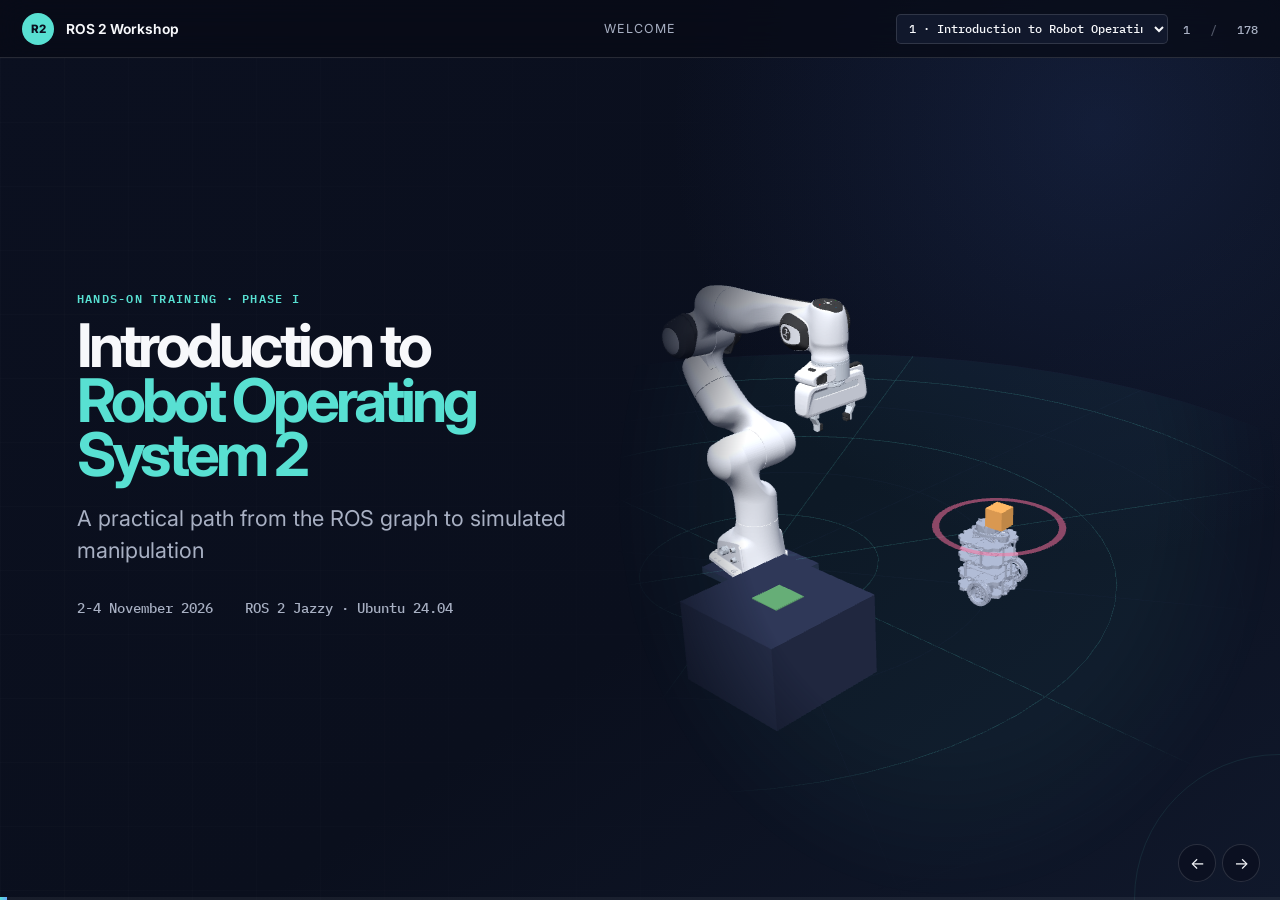
==== index.html @ fdb41f3e "Keep slide code in step with the Lyrical-ready repo; fit long code - C++ CMake: target_link_librarie" ====
<!doctype html>
<html lang="en">
<head>
  <meta charset="utf-8">
  <meta name="viewport" content="width=device-width, initial-scale=1, viewport-fit=cover">
  <meta name="theme-color" content="#0b1020">
  <meta name="description" content="Introduction to Robot Operating System 2 - a three-day hands-on ROS 2 workshop">
  <title>Introduction to Robot Operating System 2</title>
  <link rel="icon" href="favicon.svg?v=2" type="image/svg+xml">
  <link rel="preconnect" href="https://fonts.googleapis.com">
  <link rel="preconnect" href="https://fonts.gstatic.com" crossorigin>
  <link href="https://fonts.googleapis.com/css2?family=IBM+Plex+Mono:wght@400;500;600&family=Inter:wght@400;500;600;700;800&display=swap" rel="stylesheet">
  <link rel="stylesheet" href="styles.css?v=36">
</head>
<body>
  <header class="deck-chrome" aria-label="Presentation controls">
    <a class="brand" href="#1" aria-label="Go to title slide"><span class="brand-mark">R2</span><span>ROS 2 Workshop</span></a>
    <div class="chapter-label" id="chapter-label">Welcome</div>
    <div class="counter"><select id="slide-select" aria-label="Choose a slide"></select><span id="current-slide">1</span><span class="counter-separator">/</span><span id="total-slides">1</span></div>
  </header>

  <main class="deck" id="deck">
    <section class="slide slide-cover active" data-section="Welcome" data-title="Introduction to Robot Operating System 2">
      <div class="cover-grid" aria-hidden="true"></div>
      <div class="cover-copy">
        <p class="eyebrow">Hands-on training · Phase I</p>
        <h1>Introduction to<br><span>Robot Operating System 2</span></h1>
        <p class="lede">A practical path from the ROS graph to simulated manipulation</p>
        <div class="cover-meta">
          <span>2-4 November 2026</span>
          <span>ROS 2 Jazzy · Ubuntu 24.04</span>
        </div>
      </div>
      <div class="scene3d hero3d" data-scene="hero" aria-hidden="true"><div class="scene-view"><img class="scene-snap" alt=""></div><div class="scene-panel"></div></div>
      <aside class="notes">Welcome participants. Frame the workshop around one outcome: by the end, every participant can explain, inspect, model, simulate, and plan for a small robot system. The scene on the right previews the whole course: a TurtleBot3 (Day 2) brings a cube to a Panda arm (Day 3), and each handoff is a message between them (Day 1). Drag to look around.</aside>
    </section>

    <section class="slide" data-section="Welcome" data-title="Workshop outcomes">
      <div class="slide-head"><p class="eyebrow">Why we are here</p><h2>Workshop outcomes</h2></div>
      <div class="outcome-path">
        <article><span>01</span><h3>Read the graph</h3><p>Find nodes, interfaces, data flow, and runtime state with ROS 2 command-line tools.</p></article>
        <article><span>02</span><h3>Build a robot model</h3><p>Connect frames, URDF links, joints, simulation plugins, and sensor topics.</p></article>
        <article><span>03</span><h3>Plan useful motion</h3><p>Connect ros2_control and MoveIt 2 to generate collision-aware robot motion.</p></article>
      </div>
      <svg class="ros-anim" viewBox="0 0 900 165" role="img" aria-label="Three panels light up in turn. Read the graph: three nodes appear and messages flow between them. Build a robot model: links stack up with a coordinate frame at each joint. Plan useful motion: a path curves over an obstacle to a target and a tool follows it.">
        <rect class="node" x="0" y="0" width="290" height="160" rx="8"/><rect x="0" y="0" width="290" height="160" rx="8" fill="none" stroke="var(--cyan)" stroke-width="3" opacity="0"><animate attributeName="opacity" dur="15s" repeatCount="indefinite" calcMode="discrete" values="0;1;0" keyTimes="0;0.001;0.333"/></rect><rect class="node" x="305" y="0" width="290" height="160" rx="8"/><rect x="305" y="0" width="290" height="160" rx="8" fill="none" stroke="var(--cyan)" stroke-width="3" opacity="0"><animate attributeName="opacity" dur="15s" repeatCount="indefinite" calcMode="discrete" values="0;1;0" keyTimes="0;0.333;0.667"/></rect><rect class="node" x="610" y="0" width="290" height="160" rx="8"/><rect x="610" y="0" width="290" height="160" rx="8" fill="none" stroke="var(--cyan)" stroke-width="3" opacity="0"><animate attributeName="opacity" dur="15s" repeatCount="indefinite" calcMode="discrete" values="0;1" keyTimes="0;0.667"/></rect><g opacity="0"><ellipse class="node" cx="60" cy="50" rx="52" ry="17"/><text class="s" x="60" y="50">/camera</text><animate attributeName="opacity" dur="15s" repeatCount="indefinite" calcMode="discrete" values="0;1" keyTimes="0;0.01"/></g><g opacity="0"><ellipse class="node" cx="230" cy="50" rx="52" ry="17"/><text class="s" x="230" y="50">/detector</text><animate attributeName="opacity" dur="15s" repeatCount="indefinite" calcMode="discrete" values="0;1" keyTimes="0;0.04"/></g><g opacity="0"><ellipse class="node" cx="145" cy="120" rx="52" ry="17"/><text class="s" x="145" y="120">/planner</text><animate attributeName="opacity" dur="15s" repeatCount="indefinite" calcMode="discrete" values="0;1" keyTimes="0;0.07"/></g><g class="packet"><rect class="req" x="-11" y="-11" width="22" height="22" rx="5"/><animateMotion dur="15s" repeatCount="indefinite" calcMode="spline" keySplines="0 0 1 1;0.45 0 0.2 1;0 0 1 1" path="M112,50 L178,50" keyPoints="0;0;1;1" keyTimes="0;0.12;0.15;1"/><animate attributeName="opacity" dur="15s" repeatCount="indefinite" calcMode="discrete" values="0;1;0" keyTimes="0;0.12;0.15"/></g><g class="packet"><rect class="req" x="-11" y="-11" width="22" height="22" rx="5"/><animateMotion dur="15s" repeatCount="indefinite" calcMode="spline" keySplines="0 0 1 1;0.45 0 0.2 1;0 0 1 1" path="M230,67 L170,104" keyPoints="0;0;1;1" keyTimes="0;0.145;0.175;1"/><animate attributeName="opacity" dur="15s" repeatCount="indefinite" calcMode="discrete" values="0;1;0" keyTimes="0;0.145;0.175"/></g><g class="packet"><rect class="req" x="-11" y="-11" width="22" height="22" rx="5"/><animateMotion dur="15s" repeatCount="indefinite" calcMode="spline" keySplines="0 0 1 1;0.45 0 0.2 1;0 0 1 1" path="M112,50 L178,50" keyPoints="0;0;1;1" keyTimes="0;0.17;0.2;1"/><animate attributeName="opacity" dur="15s" repeatCount="indefinite" calcMode="discrete" values="0;1;0" keyTimes="0;0.17;0.2"/></g><g class="packet"><rect class="req" x="-11" y="-11" width="22" height="22" rx="5"/><animateMotion dur="15s" repeatCount="indefinite" calcMode="spline" keySplines="0 0 1 1;0.45 0 0.2 1;0 0 1 1" path="M230,67 L170,104" keyPoints="0;0;1;1" keyTimes="0;0.195;0.225;1"/><animate attributeName="opacity" dur="15s" repeatCount="indefinite" calcMode="discrete" values="0;1;0" keyTimes="0;0.195;0.225"/></g><g class="packet"><rect class="req" x="-11" y="-11" width="22" height="22" rx="5"/><animateMotion dur="15s" repeatCount="indefinite" calcMode="spline" keySplines="0 0 1 1;0.45 0 0.2 1;0 0 1 1" path="M112,50 L178,50" keyPoints="0;0;1;1" keyTimes="0;0.22;0.25;1"/><animate attributeName="opacity" dur="15s" repeatCount="indefinite" calcMode="discrete" values="0;1;0" keyTimes="0;0.22;0.25"/></g><g class="packet"><rect class="req" x="-11" y="-11" width="22" height="22" rx="5"/><animateMotion dur="15s" repeatCount="indefinite" calcMode="spline" keySplines="0 0 1 1;0.45 0 0.2 1;0 0 1 1" path="M230,67 L170,104" keyPoints="0;0;1;1" keyTimes="0;0.245;0.275;1"/><animate attributeName="opacity" dur="15s" repeatCount="indefinite" calcMode="discrete" values="0;1;0" keyTimes="0;0.245;0.275"/></g><g class="packet"><rect class="req" x="-11" y="-11" width="22" height="22" rx="5"/><animateMotion dur="15s" repeatCount="indefinite" calcMode="spline" keySplines="0 0 1 1;0.45 0 0.2 1;0 0 1 1" path="M112,50 L178,50" keyPoints="0;0;1;1" keyTimes="0;0.27;0.30000000000000004;1"/><animate attributeName="opacity" dur="15s" repeatCount="indefinite" calcMode="discrete" values="0;1;0" keyTimes="0;0.27;0.30000000000000004"/></g><g class="packet"><rect class="req" x="-11" y="-11" width="22" height="22" rx="5"/><animateMotion dur="15s" repeatCount="indefinite" calcMode="spline" keySplines="0 0 1 1;0.45 0 0.2 1;0 0 1 1" path="M230,67 L170,104" keyPoints="0;0;1;1" keyTimes="0;0.29500000000000004;0.325;1"/><animate attributeName="opacity" dur="15s" repeatCount="indefinite" calcMode="discrete" values="0;1;0" keyTimes="0;0.29500000000000004;0.325"/></g><g opacity="0"><rect class="arm" x="395" y="130" width="110" height="14" rx="5"/><animate attributeName="opacity" dur="15s" repeatCount="indefinite" calcMode="discrete" values="0;1" keyTimes="0;0.36"/></g><g opacity="0"><rect class="arm" x="440" y="70" width="20" height="60" rx="5"/><animate attributeName="opacity" dur="15s" repeatCount="indefinite" calcMode="discrete" values="0;1" keyTimes="0;0.42"/></g><g opacity="0"><rect class="arm" x="440" y="40" width="90" height="14" rx="5"/><animate attributeName="opacity" dur="15s" repeatCount="indefinite" calcMode="discrete" values="0;1" keyTimes="0;0.48"/></g><g opacity="0"><rect class="arm" x="520" y="44" width="14" height="40" rx="5"/><animate attributeName="opacity" dur="15s" repeatCount="indefinite" calcMode="discrete" values="0;1" keyTimes="0;0.54"/></g><g opacity="0"><line class="ax-x" x1="450" y1="130" x2="472" y2="130"/><line class="ax-y" x1="450" y1="130" x2="450" y2="108"/><animate attributeName="opacity" dur="15s" repeatCount="indefinite" calcMode="discrete" values="0;1" keyTimes="0;0.4"/></g><g opacity="0"><line class="ax-x" x1="450" y1="70" x2="472" y2="70"/><line class="ax-y" x1="450" y1="70" x2="450" y2="48"/><animate attributeName="opacity" dur="15s" repeatCount="indefinite" calcMode="discrete" values="0;1" keyTimes="0;0.46"/></g><g opacity="0"><line class="ax-x" x1="525" y1="47" x2="547" y2="47"/><line class="ax-y" x1="525" y1="47" x2="525" y2="25"/><animate attributeName="opacity" dur="15s" repeatCount="indefinite" calcMode="discrete" values="0;1" keyTimes="0;0.52"/></g><rect x="760" y="70" width="40" height="70" fill="#3a4566"/><circle cx="850" cy="128" r="9" fill="var(--orange)"/><path d="M660,128 C680,30 820,20 850,118" fill="none" stroke="var(--cyan)" stroke-width="3" stroke-dasharray="1 1" pathLength="1" stroke-dashoffset="1"><animate attributeName="stroke-dashoffset" dur="15s" repeatCount="indefinite" values="1;1;0;0" keyTimes="0;.7;.82;1"/></path><g opacity="0"><circle r="8" fill="var(--ink)"/><animateMotion dur="15s" repeatCount="indefinite" path="M660,128 C680,30 820,20 850,118" keyPoints="0;0;1;1" keyTimes="0;.82;.96;1"/><animate attributeName="opacity" dur="15s" repeatCount="indefinite" calcMode="discrete" values="0;1" keyTimes="0;0.82"/></g>
      </svg>

      <p class="takeaway">Every concept ends with something observable in a terminal, RViz, or Gazebo.</p>
      <aside class="notes">Ask for a show of hands: Linux experience, Python or C++, prior ROS, and robot hardware. Use the answers to adjust lab pacing.</aside>
    </section>

    <section class="slide" data-section="Welcome" data-title="Three-day programme">
      <div class="slide-head"><p class="eyebrow">Programme schedule</p><h2>Three days, one connected robot stack</h2></div>
      <div class="agenda-days">
        <article class="agenda-day"><p class="day-number">Day 1 · Monday</p><h3>ROS 2 communication</h3><ol><li><time>09:30</time> Architecture</li><li><time>11:15</time> Topics and messages</li><li><time>13:30</time> Services and actions</li><li><time>15:15</time> Parameters, timers, launch</li></ol></article>
        <article class="agenda-day"><p class="day-number">Day 2 · Tuesday</p><h3>Model and simulation</h3><ol><li><time>09:30</time> TF2 and coordinates</li><li><time>11:15</time> URDF robot modeling</li><li><time>13:30</time> Gazebo simulation</li><li><time>15:15</time> Sensor simulation</li></ol></article>
        <article class="agenda-day"><p class="day-number">Day 3 · Wednesday</p><h3>Robot manipulation</h3><ol><li><time>09:30</time> Manipulator fundamentals</li><li><time>11:15</time> ros2_control and MoveIt 2</li><li><time>13:30</time> Motion planning</li><li><time>15:15</time> Cartesian motion and grasping</li></ol></article>
      </div>
      <svg class="ros-anim" viewBox="0 0 900 122" role="img" aria-label="Twelve session blocks fill in one after another, four per day, coloured by day, while a small rover moves along the top: communicate on Day 1, model and simulate on Day 2, manipulate on Day 3.">
        <g opacity="0"><rect class="req" x="10.0" y="34" width="68" height="36" rx="4" opacity=".85"/><text class="code" x="44.0" y="88" text-anchor="middle" style="font-size:9px">Architecture</text><animate attributeName="opacity" dur="14s" repeatCount="indefinite" calcMode="discrete" values="0;1" keyTimes="0;0.03"/></g><g opacity="0"><rect class="req" x="83.5" y="34" width="68" height="36" rx="4" opacity=".85"/><text class="code" x="117.5" y="88" text-anchor="middle" style="font-size:9px">Topics</text><animate attributeName="opacity" dur="14s" repeatCount="indefinite" calcMode="discrete" values="0;1" keyTimes="0;0.1"/></g><g opacity="0"><rect class="req" x="157.0" y="34" width="68" height="36" rx="4" opacity=".85"/><text class="code" x="191.0" y="88" text-anchor="middle" style="font-size:9px">Services</text><animate attributeName="opacity" dur="14s" repeatCount="indefinite" calcMode="discrete" values="0;1" keyTimes="0;0.17"/></g><g opacity="0"><rect class="req" x="230.5" y="34" width="68" height="36" rx="4" opacity=".85"/><text class="code" x="264.5" y="88" text-anchor="middle" style="font-size:9px">Launch</text><animate attributeName="opacity" dur="14s" repeatCount="indefinite" calcMode="discrete" values="0;1" keyTimes="0;0.24"/></g><g opacity="0"><rect class="fb" x="304.0" y="34" width="68" height="36" rx="4" opacity=".85"/><text class="code" x="338.0" y="88" text-anchor="middle" style="font-size:9px">TF2</text><animate attributeName="opacity" dur="14s" repeatCount="indefinite" calcMode="discrete" values="0;1" keyTimes="0;0.31"/></g><g opacity="0"><rect class="fb" x="377.5" y="34" width="68" height="36" rx="4" opacity=".85"/><text class="code" x="411.5" y="88" text-anchor="middle" style="font-size:9px">URDF</text><animate attributeName="opacity" dur="14s" repeatCount="indefinite" calcMode="discrete" values="0;1" keyTimes="0;0.38"/></g><g opacity="0"><rect class="fb" x="451.0" y="34" width="68" height="36" rx="4" opacity=".85"/><text class="code" x="485.0" y="88" text-anchor="middle" style="font-size:9px">Gazebo</text><animate attributeName="opacity" dur="14s" repeatCount="indefinite" calcMode="discrete" values="0;1" keyTimes="0;0.45"/></g><g opacity="0"><rect class="fb" x="524.5" y="34" width="68" height="36" rx="4" opacity=".85"/><text class="code" x="558.5" y="88" text-anchor="middle" style="font-size:9px">Sensors</text><animate attributeName="opacity" dur="14s" repeatCount="indefinite" calcMode="discrete" values="0;1" keyTimes="0;0.52"/></g><g opacity="0"><rect class="res" x="598.0" y="34" width="68" height="36" rx="4" opacity=".85"/><text class="code" x="632.0" y="88" text-anchor="middle" style="font-size:9px">Manipulators</text><animate attributeName="opacity" dur="14s" repeatCount="indefinite" calcMode="discrete" values="0;1" keyTimes="0;0.59"/></g><g opacity="0"><rect class="res" x="671.5" y="34" width="68" height="36" rx="4" opacity=".85"/><text class="code" x="705.5" y="88" text-anchor="middle" style="font-size:9px">ros2_control</text><animate attributeName="opacity" dur="14s" repeatCount="indefinite" calcMode="discrete" values="0;1" keyTimes="0;0.66"/></g><g opacity="0"><rect class="res" x="745.0" y="34" width="68" height="36" rx="4" opacity=".85"/><text class="code" x="779.0" y="88" text-anchor="middle" style="font-size:9px">Planning</text><animate attributeName="opacity" dur="14s" repeatCount="indefinite" calcMode="discrete" values="0;1" keyTimes="0;0.73"/></g><g opacity="0"><rect class="res" x="818.5" y="34" width="68" height="36" rx="4" opacity=".85"/><text class="code" x="852.5" y="88" text-anchor="middle" style="font-size:9px">Grasping</text><animate attributeName="opacity" dur="14s" repeatCount="indefinite" calcMode="discrete" values="0;1" keyTimes="0;0.8"/></g><g><g transform="translate(0 20) scale(0.8)"><rect class="robot-body" x="-22" y="-14" width="44" height="20" rx="6"/><circle class="wheel" cx="-12" cy="8" r="7"/><circle class="wheel" cx="12" cy="8" r="7"/><rect class="robot-part" x="-4" y="-24" width="8" height="10"/><circle class="lens" cx="0" cy="-26" r="4"/></g><animateTransform attributeName="transform" type="translate" dur="14s" repeatCount="indefinite" calcMode="spline" keySplines="0.45 0 0.2 1;0.45 0 0.2 1;0.45 0 0.2 1;0.45 0 0.2 1;0.45 0 0.2 1;0.45 0 0.2 1;0.45 0 0.2 1;0.45 0 0.2 1;0.45 0 0.2 1;0.45 0 0.2 1;0.45 0 0.2 1;0.45 0 0.2 1" values="30.0 0;103.5 0;177.0 0;250.5 0;324.0 0;397.5 0;471.0 0;544.5 0;618.0 0;691.5 0;765.0 0;838.5 0;838.5 0" keyTimes="0;0.10;0.17;0.24;0.31;0.38;0.45;0.52;0.59;0.66;0.73;0.80;1"/></g><text class="k" x="155" y="114">Day 1 · communicate</text><text class="k" x="450" y="114">Day 2 · model and simulate</text><text class="k" x="745" y="114">Day 3 · manipulate</text>
      </svg>

      <p class="faculty-line">Pre-read: Linux and Python essentials · Before 09:30 on Day 1: Inside a robot, ROS 2 overview and install check · Capstone: take-home or within the final Day 3 lab</p>
      <p class="faculty-line">Morning faculty: Shri. Lentin Joseph · Afternoon faculty: Shri. Adarsh R S</p>
      <aside class="notes">This agenda follows the supplied Phase I programme. Before Day 1, the Inside a robot chapter (about 40 minutes, all interactive) introduces sensors, actuators, the autonomy stack and why ROS 2 is needed; it leads into the ROS 2 overview. Slides marked Optional in their eyebrow can be skipped to keep each 90-minute block on time. Breaks are scheduled between each 90-minute block.</aside>
    </section>

    <section class="slide" data-section="Welcome" data-title="How the workshop works">
      <div class="slide-head"><p class="eyebrow">Learning rhythm</p><h2>How the workshop works</h2></div>
      <div class="learning-loop">
        <div data-step><span>01</span><strong>See the idea</strong><p>Start with one diagram and one concrete robot example.</p></div>
        <div data-step><span>02</span><strong>Inspect the system</strong><p>Use ROS 2 tools before writing or changing code.</p></div>
        <div data-step><span>03</span><strong>Try one change</strong><p>Run a focused exercise with a visible expected result.</p></div>
        <div data-step><span>04</span><strong>Explain the evidence</strong><p>Describe what changed and which observation proves it.</p></div>
      </div>
      <svg class="ros-anim" viewBox="0 0 900 175" role="img" aria-label="A four-step loop with turtlesim. See: a teleop node sends /cmd_vel to turtlesim. Inspect: ros2 topic echo shows linear.x 1.0. Try: linear.x changes to 2.0 and the turtle goes further. Explain: a plot of pose.x shows the evidence, twice as fast, and the loop returns to the start.">
        <rect class="node" x="10" y="10" width="205" height="130" rx="8"/><text class="k" x="112" y="28">See the idea</text><rect x="10" y="10" width="205" height="130" rx="8" fill="none" stroke="var(--cyan)" stroke-width="3" opacity="0"><animate attributeName="opacity" dur="16s" repeatCount="indefinite" calcMode="discrete" values="0;1;0" keyTimes="0;0.001;0.25"/></rect><g class="packet"><rect class="req" x="-11" y="-11" width="22" height="22" rx="5"/><animateMotion dur="16s" repeatCount="indefinite" calcMode="spline" keySplines="0 0 1 1;0.45 0 0.2 1;0 0 1 1" path="M215,75 L235,75" keyPoints="0;0;1;1" keyTimes="0;0.23;0.25;1"/><animate attributeName="opacity" dur="16s" repeatCount="indefinite" calcMode="discrete" values="0;1;0" keyTimes="0;0.23;0.25"/></g><rect class="node" x="235" y="10" width="205" height="130" rx="8"/><text class="k" x="337" y="28">Inspect the system</text><rect x="235" y="10" width="205" height="130" rx="8" fill="none" stroke="var(--cyan)" stroke-width="3" opacity="0"><animate attributeName="opacity" dur="16s" repeatCount="indefinite" calcMode="discrete" values="0;1;0" keyTimes="0;0.25;0.5"/></rect><g class="packet"><rect class="req" x="-11" y="-11" width="22" height="22" rx="5"/><animateMotion dur="16s" repeatCount="indefinite" calcMode="spline" keySplines="0 0 1 1;0.45 0 0.2 1;0 0 1 1" path="M440,75 L460,75" keyPoints="0;0;1;1" keyTimes="0;0.48;0.5;1"/><animate attributeName="opacity" dur="16s" repeatCount="indefinite" calcMode="discrete" values="0;1;0" keyTimes="0;0.48;0.5"/></g><rect class="node" x="460" y="10" width="205" height="130" rx="8"/><text class="k" x="562" y="28">Try one change</text><rect x="460" y="10" width="205" height="130" rx="8" fill="none" stroke="var(--cyan)" stroke-width="3" opacity="0"><animate attributeName="opacity" dur="16s" repeatCount="indefinite" calcMode="discrete" values="0;1;0" keyTimes="0;0.5;0.75"/></rect><g class="packet"><rect class="req" x="-11" y="-11" width="22" height="22" rx="5"/><animateMotion dur="16s" repeatCount="indefinite" calcMode="spline" keySplines="0 0 1 1;0.45 0 0.2 1;0 0 1 1" path="M665,75 L685,75" keyPoints="0;0;1;1" keyTimes="0;0.73;0.75;1"/><animate attributeName="opacity" dur="16s" repeatCount="indefinite" calcMode="discrete" values="0;1;0" keyTimes="0;0.73;0.75"/></g><rect class="node" x="685" y="10" width="205" height="130" rx="8"/><text class="k" x="787" y="28">Explain the evidence</text><rect x="685" y="10" width="205" height="130" rx="8" fill="none" stroke="var(--cyan)" stroke-width="3" opacity="0"><animate attributeName="opacity" dur="16s" repeatCount="indefinite" calcMode="discrete" values="0;1" keyTimes="0;0.75"/></rect><ellipse class="node" cx="70" cy="80" rx="44" ry="15"/><text class="s" x="70" y="80">teleop</text><text class="code" x="120" y="62">/cmd_vel</text><ellipse class="node" cx="160" cy="110" rx="46" ry="15"/><text class="s" x="160" y="110">turtlesim</text><path class="edge" d="M90,93 L130,100"/><clipPath id="tc73"><rect x="246" y="51" height="22" width="0"><animate attributeName="width" dur="16s" repeatCount="indefinite" values="0;0;142;142" keyTimes="0;0.26;0.29000000000000004;1"/></rect></clipPath><text class="code" x="248" y="62" clip-path="url(#tc73)">$ ros2 topic echo</text><text class="code ok" x="248" y="84" opacity="0">linear.x: 1.0<animate attributeName="opacity" dur="16s" repeatCount="indefinite" calcMode="discrete" values="0;1" keyTimes="0;0.3"/></text><text class="code ok" x="248" y="102" opacity="0">angular.z: 0.0<animate attributeName="opacity" dur="16s" repeatCount="indefinite" calcMode="discrete" values="0;1" keyTimes="0;0.3"/></text><clipPath id="tc74"><rect x="471" y="51" height="22" width="0"><animate attributeName="width" dur="16s" repeatCount="indefinite" values="0;0;158;158" keyTimes="0;0.52;0.56;1"/></rect></clipPath><text class="code" x="473" y="62" clip-path="url(#tc74)">linear.x: 1.0 → 2.0</text><g><g transform="translate(0 0) rotate(0)"><g class="turtle"><circle cx="-2" cy="-9" r="3"/><circle cx="-2" cy="9" r="3"/><circle cx="7" cy="-8" r="3"/><circle cx="7" cy="8" r="3"/><circle cx="13" r="4.5"/><ellipse rx="11" ry="9" class="shell"/></g></g><animateTransform attributeName="transform" type="translate" dur="16s" repeatCount="indefinite" calcMode="discrete" values="480 110;480 110;560 110;560 110;480 110;480 110;650 110" keyTimes="0;.5;.56;.6;.6;.62;.72"/></g><polyline points="700,120 740,110 780,96 820,74 860,46" fill="none" stroke="var(--orange)" stroke-width="2"/><text class="code" x="700" y="62">pose.x over time</text><g opacity="0"><text class="code ok" x="760" y="128">✓ twice as fast</text><animate attributeName="opacity" dur="16s" repeatCount="indefinite" calcMode="discrete" values="0;1" keyTimes="0;0.82"/></g><path class="trail" d="M787,140 C787,170 112,170 112,140"/><g class="packet"><rect class="fb" x="-11" y="-11" width="22" height="22" rx="5"/><animateMotion dur="16s" repeatCount="indefinite" calcMode="spline" keySplines="0 0 1 1;0.45 0 0.2 1;0 0 1 1" path="M787,140 C787,170 112,170 112,140" keyPoints="0;0;1;1" keyTimes="0;0.95;0.999;1"/><animate attributeName="opacity" dur="16s" repeatCount="indefinite" calcMode="discrete" values="0;1;0" keyTimes="0;0.95;0.999"/></g>
      </svg>

      <p class="callout">On slides with staged content, press <kbd>Space</kbd> or <kbd>→</kbd> to reveal the next step.</p>
      <aside class="notes">Demonstrate the progressive reveal. Encourage participants to keep a terminal history and record the evidence that confirms each lab.</aside>
    </section>

    <section class="slide section-break" data-section="Welcome · Inside a robot" data-title="Inside a robot">
      <p class="chapter-number">00</p><p class="eyebrow">Before Day 1 · robotics primer</p><h2>Inside a robot</h2><p class="chapter-prompt">What is a robot made of, and why does it need software like ROS 2?</p>
      <svg class="ros-anim" viewBox="0 0 900 210" role="img" aria-label="A loop of three stages: sense, where sensors measure; think, where a computer decides; act, where motors move. A packet travels from sense to think to act, then around a return path labelled the world changes, back to sense.">
        <rect class="pill" x="90" y="40" width="180" height="64" rx="32"/><text class="s" x="180" y="64">Sense</text><text class="k" x="180" y="86">sensors measure</text><rect class="pill" x="360" y="40" width="180" height="64" rx="32"/><text class="s" x="450" y="64">Think</text><text class="k" x="450" y="86">a computer decides</text><rect class="pill" x="630" y="40" width="180" height="64" rx="32"/><text class="s" x="720" y="64">Act</text><text class="k" x="720" y="86">motors move</text><path class="wire" d="M270,72 L360,72"/><path class="wire" d="M540,72 L630,72"/><path class="trail" d="M720,104 C720,190 180,190 180,104"/><text class="k" x="450" y="196">the world changes · repeat</text><g class="packet"><rect class="req" x="-11" y="-11" width="22" height="22" rx="5"/><animateMotion dur="6s" repeatCount="indefinite" calcMode="spline" keySplines="0 0 1 1;0.45 0 0.2 1;0 0 1 1" path="M270,72 L360,72" keyPoints="0;0;1;1" keyTimes="0;0.02;0.2;1"/><animate attributeName="opacity" dur="6s" repeatCount="indefinite" calcMode="discrete" values="0;1;0" keyTimes="0;0.02;0.2"/></g><rect class="flash" x="357" y="37" width="186" height="70" rx="34" opacity="0"><animate attributeName="opacity" dur="6s" repeatCount="indefinite" values="0;0;1;0;0" keyTimes="0;0.2;0.20500000000000002;0.27;1"/></rect><g class="packet"><rect class="fb" x="-11" y="-11" width="22" height="22" rx="5"/><animateMotion dur="6s" repeatCount="indefinite" calcMode="spline" keySplines="0 0 1 1;0.45 0 0.2 1;0 0 1 1" path="M540,72 L630,72" keyPoints="0;0;1;1" keyTimes="0;0.34;0.52;1"/><animate attributeName="opacity" dur="6s" repeatCount="indefinite" calcMode="discrete" values="0;1;0" keyTimes="0;0.34;0.52"/></g><rect class="flash" x="627" y="37" width="186" height="70" rx="34" opacity="0"><animate attributeName="opacity" dur="6s" repeatCount="indefinite" values="0;0;1;0;0" keyTimes="0;0.52;0.525;0.5900000000000001;1"/></rect><g class="packet"><rect class="res" x="-11" y="-11" width="22" height="22" rx="5"/><animateMotion dur="6s" repeatCount="indefinite" calcMode="spline" keySplines="0 0 1 1;0.45 0 0.2 1;0 0 1 1" path="M720,104 C720,190 180,190 180,104" keyPoints="0;0;1;1" keyTimes="0;0.6;0.95;1"/><animate attributeName="opacity" dur="6s" repeatCount="indefinite" calcMode="discrete" values="0;1;0" keyTimes="0;0.6;0.95"/></g><rect class="flash" x="87" y="37" width="186" height="70" rx="34" opacity="0"><animate attributeName="opacity" dur="6s" repeatCount="indefinite" values="0;0;1;0;0" keyTimes="0;0.95;0.955;0.999;1"/></rect>
      </svg>
      <aside class="notes">About 40 minutes, before the ROS 2 overview. Every slide in this chapter is interactive: let participants call out which robot, part or setting to try next. Skip the anatomy and loop-rates slides if the room already builds robots.</aside>
    </section>

    <section class="slide scene-slide" data-section="Welcome · Inside a robot" data-title="What is a robot?">
      <div class="slide-head"><p class="eyebrow">Inside a robot · robot types</p><h2>What is a robot?</h2></div>
      <div class="scene3d" data-scene="robot-types"><div class="scene-view"><img class="scene-snap" alt="What is a robot?: snapshot of the interactive scene"></div><div class="scene-panel"></div></div>
      <aside class="notes">Let the auto tour run through all six robots once, then click one the room cares about. Point out that the colours never change meaning: cyan senses, blue thinks, orange acts. Ask: what is the smallest robot in this room? (A phone with a vibration motor is arguably one.)</aside>
    </section>

    <section class="slide scene-slide" data-section="Welcome · Inside a robot" data-title="Sense, think, act">
      <div class="slide-head"><p class="eyebrow">Inside a robot · the loop</p><h2>Sense, think, act</h2></div>
      <div class="scene3d" data-scene="sense-think-act"><div class="scene-view"><img class="scene-snap" alt="Sense, think, act: snapshot of the interactive scene"></div><div class="scene-panel"></div></div>
      <aside class="notes">Start at 0.2 s: the robot stops for the person and goes on. Then drag the thinking time towards 1.5 s and press new run: the robot now acts on a scan that is too old and drives into the person. Ask what makes thinking slow: heavy computation, a slow network, a busy computer. This is why loop rates and latency appear all through the workshop.</aside>
    </section>

    <section class="slide scene-slide" data-section="Welcome · Inside a robot" data-title="Anatomy of a real robot">
      <div class="slide-head"><p class="eyebrow">Inside a robot · TurtleBot3 Burger</p><h2>Anatomy of a real robot</h2></div>
      <div class="scene3d" data-scene="anatomy"><div class="scene-view"><img class="scene-snap" alt="Anatomy of a real robot: snapshot of the interactive scene"></div><div class="scene-panel"></div></div>
      <aside class="notes">This is the robot we simulate on Day 2. Let the tour explode the stack and visit each part, then toggle URDF model to show the real mesh from turtlebot3_description. Map each part to sense, think or act. Specifications are from the ROBOTIS TurtleBot3 Burger specification; LDS-01 or LDS-02 depends on the kit year.</aside>
    </section>

    <section class="slide scene-slide" data-section="Welcome · Inside a robot" data-title="Sensors inside and outside">
      <div class="slide-head"><p class="eyebrow">Inside a robot · sensors</p><h2>Sensors: inside or outside?</h2></div>
      <div class="scene3d scene-dom" data-scene="sort-sensors"><div class="scene-view">
        <div class="sort-game">
          <div class="sort-pool">
          <button type="button" class="sort-card" data-bin="in" data-why="Encoders count how far each wheel turned: the robot measuring its own motion. Inside."><strong>Wheel encoders</strong><small>sensor_msgs/msg/JointState</small></button>
          <button type="button" class="sort-card" data-bin="out" data-why="A lidar measures distances to walls and people around the robot. Outside."><strong>Lidar</strong><small>sensor_msgs/msg/LaserScan</small></button>
          <button type="button" class="sort-card" data-bin="in" data-why="An IMU measures the robot's own rotation rate and acceleration. Inside."><strong>IMU</strong><small>sensor_msgs/msg/Imu</small></button>
          <button type="button" class="sort-card" data-bin="out" data-why="A camera captures light from the world around the robot. Outside."><strong>Camera</strong><small>sensor_msgs/msg/Image</small></button>
          <button type="button" class="sort-card" data-bin="in" data-why="Battery voltage and charge are the robot's own state. Inside."><strong>Battery monitor</strong><small>sensor_msgs/msg/BatteryState</small></button>
          <button type="button" class="sort-card" data-bin="out" data-why="A depth camera measures 3D points on objects in front of the robot. Outside."><strong>Depth camera</strong><small>sensor_msgs/msg/PointCloud2</small></button>
          <button type="button" class="sort-card" data-bin="in" data-why="A hot motor is the robot's own health. Inside."><strong>Motor temperature</strong><small>sensor_msgs/msg/Temperature</small></button>
          <button type="button" class="sort-card" data-bin="out" data-why="GPS uses satellite signals from outside to find position on Earth. Outside."><strong>GPS</strong><small>sensor_msgs/msg/NavSatFix</small></button>
          <button type="button" class="sort-card" data-bin="out" data-why="Ultrasound echoes off nearby obstacles: one distance to the world. Outside."><strong>Ultrasonic sensor</strong><small>sensor_msgs/msg/Range</small></button>
          </div>
          <div class="sort-bins">
            <div class="sort-bin" data-bin="in" tabindex="0" role="button" aria-label="Inside: proprioceptive"><h3>Inside · proprioceptive</h3><p>the robot measures itself</p><div class="sort-drop"></div></div>
            <div class="sort-bin" data-bin="out" tabindex="0" role="button" aria-label="Outside: exteroceptive"><h3>Outside · exteroceptive</h3><p>the robot measures the world</p><div class="sort-drop"></div></div>
          </div>
        </div>
      </div><div class="scene-panel"></div></div>
      <aside class="notes">Ask volunteers to drag cards. Proprioceptive sensors measure the robot itself; exteroceptive sensors measure the world. Every sensor reaches ROS 2 as a standard message type, shown on each card once it is sorted. Show answers fills the rest in one by one.</aside>
    </section>

    <section class="slide scene-slide" data-section="Welcome · Inside a robot" data-title="Actuators and feedback">
      <div class="slide-head"><p class="eyebrow">Inside a robot · actuators</p><h2>Actuators need feedback</h2></div>
      <div class="scene3d" data-scene="feedback"><div class="scene-view"><img class="scene-snap" alt="Actuators and feedback: snapshot of the interactive scene"></div><div class="scene-panel"></div></div>
      <aside class="notes">Open loop first: the wheel reaches the target until the ramp (pink band) adds load, then it slows and nothing corrects it. Switch to closed loop: the controller compares target and encoder and pushes harder. Then raise Kp above about 10: the 50 ms sensor delay makes it oscillate. ros2_control runs loops like this on every joint.</aside>
    </section>

    <section class="slide scene-slide" data-section="Welcome · Inside a robot" data-title="The autonomy stack">
      <div class="slide-head"><p class="eyebrow">Inside a robot · autonomy</p><h2>The autonomy stack</h2></div>
      <div class="scene3d" data-scene="autonomy"><div class="scene-view"><img class="scene-snap" alt="The autonomy stack: snapshot of the interactive scene"></div><div class="scene-panel"></div></div>
      <aside class="notes">Let auto walk through the four stages for the mobile robot, then switch to the arm. Same four questions, different packages: Nav2 for mobile robots, MoveIt 2 for arms, ros2_control underneath both. We meet MoveIt 2 and ros2_control on Day 3.</aside>
    </section>

    <section class="slide scene-slide" data-section="Welcome · Inside a robot" data-title="Loops at different speeds">
      <div class="slide-head"><p class="eyebrow">Inside a robot · timing</p><h2>Loops run at different speeds</h2></div>
      <div class="scene3d" data-scene="loop-rates"><div class="scene-view"><img class="scene-snap" alt="Loops at different speeds: snapshot of the interactive scene"></div><div class="scene-panel"></div></div>
      <aside class="notes">Auto zoom sweeps from 10 ms to 10 s. At 10 ms only the motor loop ticks; at 10 s the motor, IMU, camera and controller lanes are solid. Rates are typical values: ros2_control at 1 kHz on the Panda, Nav2 controller_frequency 20 Hz, LDS-01 at 5 Hz, Nav2 replanning at 1 Hz. Different rates are one reason robots are split into many programs.</aside>
    </section>

    <section class="slide scene-slide" data-section="Welcome · Inside a robot" data-title="Many programs, many computers">
      <div class="slide-head"><p class="eyebrow">Inside a robot · the problem</p><h2>Many programs, many computers</h2></div>
      <div class="scene3d" data-scene="computers"><div class="scene-view"><img class="scene-snap" alt="Many programs, many computers: snapshot of the interactive scene"></div><div class="scene-panel"></div></div>
      <aside class="notes">Follow /cmd_vel from the laptop to the motors, then /scan back. Three computers, three kinds of link, each with its own format. Drop Wi-Fi and ask what the robot should do. This is the problem ROS 2 solves between the Pi and the laptop: who is listening, what the data means, and how to deliver it. The next slide shows the same idea for any robot.</aside>
    </section>

    <section class="slide" data-section="Welcome · Inside a robot" data-title="One robot, many programs">
      <div class="slide-head"><p class="eyebrow">Inside a robot · why ROS 2</p><h2>One robot, many programs</h2></div>
      <svg class="ros-anim tall" viewBox="0 0 900 340" role="img" aria-label="Four programs (camera driver, object detector, motion planner, motor controller) first connect through six different custom links; these disappear and every program joins one ROS 2 graph. Data then flows from the robot camera through each program to the motors, and the robot arm moves.">
        <g opacity="0"><rect class="node" x="40" y="30" width="190" height="54" rx="6"/><text class="s" x="135" y="50">Camera driver</text><text class="k" x="135" y="68">produces images</text><animate attributeName="opacity" dur="18s" repeatCount="indefinite" calcMode="discrete" values="0;1" keyTimes="0;0.01"/></g><g opacity="0"><rect class="node" x="670" y="30" width="190" height="54" rx="6"/><text class="s" x="765" y="50">Object detector</text><text class="k" x="765" y="68">finds objects</text><animate attributeName="opacity" dur="18s" repeatCount="indefinite" calcMode="discrete" values="0;1" keyTimes="0;0.03"/></g><g opacity="0"><rect class="node" x="670" y="256" width="190" height="54" rx="6"/><text class="s" x="765" y="276">Motion planner</text><text class="k" x="765" y="294">chooses a path</text><animate attributeName="opacity" dur="18s" repeatCount="indefinite" calcMode="discrete" values="0;1" keyTimes="0;0.05"/></g><g opacity="0"><rect class="node" x="40" y="256" width="190" height="54" rx="6"/><text class="s" x="135" y="276">Motor controller</text><text class="k" x="135" y="294">drives the joints</text><animate attributeName="opacity" dur="18s" repeatCount="indefinite" calcMode="discrete" values="0;1" keyTimes="0;0.07"/></g><g class="robot"><rect class="robot-body" x="395" y="196" width="110" height="34" rx="9"/><circle class="wheel" cx="415" cy="232" r="9"/><circle class="wheel" cx="485" cy="232" r="9"/><rect class="robot-part" x="476" y="150" width="6" height="46"/><rect class="robot-body" x="466" y="138" width="28" height="16" rx="3"/><circle class="lens" cx="494" cy="146" r="4"/><g><animateTransform attributeName="transform" type="rotate" dur="18s" repeatCount="indefinite" calcMode="spline" keySplines="0 0 1 1;0.45 0 0.2 1;0.45 0 0.2 1;0 0 1 1;0.45 0 0.2 1;0.45 0 0.2 1;0 0 1 1" values="0 432 196;0 432 196;-35 432 196;0 432 196;0 432 196;-35 432 196;0 432 196;0 432 196" keyTimes="0;.62;.66;.70;.91;.95;.99;1"/><rect class="robot-part" x="426" y="146" width="12" height="50" rx="6"/><circle class="joint" cx="432" cy="196" r="6"/><g><rect class="robot-part" x="428" y="118" width="40" height="10" rx="5"/><circle class="joint" cx="432" cy="146" r="5"/><rect class="robot-part" x="464" y="112" width="6" height="22" rx="2"/></g></g></g><g><path class="tangle" d="M230,57 C420,0 480,0 670,57" pathLength="1" stroke-dasharray="1 1"><animate attributeName="stroke-dashoffset" dur="18s" repeatCount="indefinite" values="1;1;0;0" keyTimes="0;0.09;0.13;1"/></path><text class="tangle-label" x="450" y="22" opacity="0">TCP socket<animate attributeName="opacity" dur="18s" repeatCount="indefinite" calcMode="discrete" values="0;1;0" keyTimes="0;0.12;0.34"/></text><animate attributeName="opacity" dur="18s" repeatCount="indefinite" values="1;1;0;0" keyTimes="0;.32;.36;1"/></g><g><path class="tangle" d="M670,57 C760,140 760,180 765,256" pathLength="1" stroke-dasharray="1 1"><animate attributeName="stroke-dashoffset" dur="18s" repeatCount="indefinite" values="1;1;0;0" keyTimes="0;0.115;0.155;1"/></path><text class="tangle-label" x="790" y="160" opacity="0">shared memory<animate attributeName="opacity" dur="18s" repeatCount="indefinite" calcMode="discrete" values="0;1;0" keyTimes="0;0.14500000000000002;0.34"/></text><animate attributeName="opacity" dur="18s" repeatCount="indefinite" values="1;1;0;0" keyTimes="0;.32;.36;1"/></g><g><path class="tangle" d="M670,283 C480,330 400,330 230,283" pathLength="1" stroke-dasharray="1 1"><animate attributeName="stroke-dashoffset" dur="18s" repeatCount="indefinite" values="1;1;0;0" keyTimes="0;0.14;0.18000000000000002;1"/></path><text class="tangle-label" x="450" y="305" opacity="0">CSV file<animate attributeName="opacity" dur="18s" repeatCount="indefinite" calcMode="discrete" values="0;1;0" keyTimes="0;0.17;0.34"/></text><animate attributeName="opacity" dur="18s" repeatCount="indefinite" values="1;1;0;0" keyTimes="0;.32;.36;1"/></g><g><path class="tangle" d="M135,256 C100,180 100,140 135,84" pathLength="1" stroke-dasharray="1 1"><animate attributeName="stroke-dashoffset" dur="18s" repeatCount="indefinite" values="1;1;0;0" keyTimes="0;0.165;0.20500000000000002;1"/></path><text class="tangle-label" x="92" y="172" opacity="0">custom UDP<animate attributeName="opacity" dur="18s" repeatCount="indefinite" calcMode="discrete" values="0;1;0" keyTimes="0;0.195;0.34"/></text><animate attributeName="opacity" dur="18s" repeatCount="indefinite" values="1;1;0;0" keyTimes="0;.32;.36;1"/></g><g><path class="tangle" d="M230,70 C420,130 520,210 670,270" pathLength="1" stroke-dasharray="1 1"><animate attributeName="stroke-dashoffset" dur="18s" repeatCount="indefinite" values="1;1;0;0" keyTimes="0;0.19;0.23;1"/></path><text class="tangle-label" x="560" y="190" opacity="0">serial bytes<animate attributeName="opacity" dur="18s" repeatCount="indefinite" calcMode="discrete" values="0;1;0" keyTimes="0;0.22;0.34"/></text><animate attributeName="opacity" dur="18s" repeatCount="indefinite" values="1;1;0;0" keyTimes="0;.32;.36;1"/></g><g><path class="tangle" d="M230,270 C380,210 520,120 670,70" pathLength="1" stroke-dasharray="1 1"><animate attributeName="stroke-dashoffset" dur="18s" repeatCount="indefinite" values="1;1;0;0" keyTimes="0;0.215;0.255;1"/></path><text class="tangle-label" x="330" y="130" opacity="0">REST call<animate attributeName="opacity" dur="18s" repeatCount="indefinite" calcMode="discrete" values="0;1;0" keyTimes="0;0.245;0.34"/></text><animate attributeName="opacity" dur="18s" repeatCount="indefinite" values="1;1;0;0" keyTimes="0;.32;.36;1"/></g><g opacity="0"><path class="graph-ring" d="M260,110 L640,110 L640,248 L260,248 Z"/><line class="stem" x1="230" y1="84" x2="260" y2="110"/><line class="stem" x1="670" y1="84" x2="640" y2="110"/><line class="stem" x1="670" y1="256" x2="640" y2="248"/><line class="stem" x1="230" y1="256" x2="260" y2="248"/><text class="ring-label" x="450" y="99">ROS 2 graph · discovery · typed messages · QoS</text><animate attributeName="opacity" dur="18s" repeatCount="indefinite" calcMode="discrete" values="0;1" keyTimes="0;0.37"/></g><circle class="ring" cx="450" cy="170" r="40" opacity="0"><animate attributeName="r" dur="18s" repeatCount="indefinite" values="40;40;230;230" keyTimes="0;.37;.43;1"/><animate attributeName="opacity" dur="18s" repeatCount="indefinite" values="0;0;.8;0;0" keyTimes="0;.37;.371;.43;1"/></circle><g class="packet"><rect class="req" x="-11" y="-11" width="22" height="22" rx="5"/><animateMotion dur="18s" repeatCount="indefinite" calcMode="spline" keySplines="0 0 1 1;0.45 0 0.2 1;0 0 1 1" path="M494,146 L640,110 L250,110 L230,84" keyPoints="0;0;1;1" keyTimes="0;0.44;0.48;1"/><animate attributeName="opacity" dur="18s" repeatCount="indefinite" calcMode="discrete" values="0;1;0" keyTimes="0;0.44;0.48"/></g><rect class="flash" x="37" y="27" width="196" height="60" rx="8" opacity="0"><animate attributeName="opacity" dur="18s" repeatCount="indefinite" values="0;0;1;0;0" keyTimes="0;0.48;0.485;0.55;1"/></rect><text class="cap" x="450" y="330" opacity="0">raw pixels from the camera<animate attributeName="opacity" dur="18s" repeatCount="indefinite" calcMode="discrete" values="0;1;0" keyTimes="0;0.44;0.485"/></text><g class="packet"><rect class="req" x="-11" y="-11" width="22" height="22" rx="5"/><animateMotion dur="18s" repeatCount="indefinite" calcMode="spline" keySplines="0 0 1 1;0.45 0 0.2 1;0 0 1 1" path="M230,84 L260,110 L640,110 L670,84" keyPoints="0;0;1;1" keyTimes="0;0.485;0.525;1"/><animate attributeName="opacity" dur="18s" repeatCount="indefinite" calcMode="discrete" values="0;1;0" keyTimes="0;0.485;0.525"/></g><rect class="flash" x="667" y="27" width="196" height="60" rx="8" opacity="0"><animate attributeName="opacity" dur="18s" repeatCount="indefinite" values="0;0;1;0;0" keyTimes="0;0.525;0.53;0.595;1"/></rect><text class="cap" x="450" y="330" opacity="0">/image · sensor_msgs/msg/Image<animate attributeName="opacity" dur="18s" repeatCount="indefinite" calcMode="discrete" values="0;1;0" keyTimes="0;0.485;0.53"/></text><g class="packet"><rect class="req" x="-11" y="-11" width="22" height="22" rx="5"/><animateMotion dur="18s" repeatCount="indefinite" calcMode="spline" keySplines="0 0 1 1;0.45 0 0.2 1;0 0 1 1" path="M670,84 L640,110 L640,248 L670,256" keyPoints="0;0;1;1" keyTimes="0;0.53;0.57;1"/><animate attributeName="opacity" dur="18s" repeatCount="indefinite" calcMode="discrete" values="0;1;0" keyTimes="0;0.53;0.57"/></g><rect class="flash" x="667" y="253" width="196" height="60" rx="8" opacity="0"><animate attributeName="opacity" dur="18s" repeatCount="indefinite" values="0;0;1;0;0" keyTimes="0;0.57;0.575;0.6399999999999999;1"/></rect><text class="cap" x="450" y="330" opacity="0">/objects · object positions<animate attributeName="opacity" dur="18s" repeatCount="indefinite" calcMode="discrete" values="0;1;0" keyTimes="0;0.53;0.575"/></text><g class="packet"><rect class="fb" x="-11" y="-11" width="22" height="22" rx="5"/><animateMotion dur="18s" repeatCount="indefinite" calcMode="spline" keySplines="0 0 1 1;0.45 0 0.2 1;0 0 1 1" path="M670,256 L640,248 L260,248 L230,256" keyPoints="0;0;1;1" keyTimes="0;0.575;0.615;1"/><animate attributeName="opacity" dur="18s" repeatCount="indefinite" calcMode="discrete" values="0;1;0" keyTimes="0;0.575;0.615"/></g><rect class="flash" x="37" y="253" width="196" height="60" rx="8" opacity="0"><animate attributeName="opacity" dur="18s" repeatCount="indefinite" values="0;0;1;0;0" keyTimes="0;0.615;0.62;0.685;1"/></rect><text class="cap" x="450" y="330" opacity="0">goal: follow this path (action)<animate attributeName="opacity" dur="18s" repeatCount="indefinite" calcMode="discrete" values="0;1;0" keyTimes="0;0.575;0.62"/></text><g class="packet"><rect class="res" x="-11" y="-11" width="22" height="22" rx="5"/><animateMotion dur="18s" repeatCount="indefinite" calcMode="spline" keySplines="0 0 1 1;0.45 0 0.2 1;0 0 1 1" path="M230,256 L260,248 L432,196" keyPoints="0;0;1;1" keyTimes="0;0.62;0.66;1"/><animate attributeName="opacity" dur="18s" repeatCount="indefinite" calcMode="discrete" values="0;1;0" keyTimes="0;0.62;0.66"/></g><text class="cap" x="450" y="330" opacity="0">joint commands to the motors<animate attributeName="opacity" dur="18s" repeatCount="indefinite" calcMode="discrete" values="0;1;0" keyTimes="0;0.62;0.71"/></text><g class="packet"><rect class="req" x="-11" y="-11" width="22" height="22" rx="5"/><animateMotion dur="18s" repeatCount="indefinite" calcMode="spline" keySplines="0 0 1 1;0.45 0 0.2 1;0 0 1 1" path="M494,146 L640,110 L250,110 L230,84" keyPoints="0;0;1;1" keyTimes="0;0.73;0.77;1"/><animate attributeName="opacity" dur="18s" repeatCount="indefinite" calcMode="discrete" values="0;1;0" keyTimes="0;0.73;0.77"/></g><rect class="flash" x="37" y="27" width="196" height="60" rx="8" opacity="0"><animate attributeName="opacity" dur="18s" repeatCount="indefinite" values="0;0;1;0;0" keyTimes="0;0.77;0.775;0.8400000000000001;1"/></rect><text class="cap" x="450" y="330" opacity="0">raw pixels from the camera<animate attributeName="opacity" dur="18s" repeatCount="indefinite" calcMode="discrete" values="0;1;0" keyTimes="0;0.73;0.775"/></text><g class="packet"><rect class="req" x="-11" y="-11" width="22" height="22" rx="5"/><animateMotion dur="18s" repeatCount="indefinite" calcMode="spline" keySplines="0 0 1 1;0.45 0 0.2 1;0 0 1 1" path="M230,84 L260,110 L640,110 L670,84" keyPoints="0;0;1;1" keyTimes="0;0.775;0.815;1"/><animate attributeName="opacity" dur="18s" repeatCount="indefinite" calcMode="discrete" values="0;1;0" keyTimes="0;0.775;0.815"/></g><rect class="flash" x="667" y="27" width="196" height="60" rx="8" opacity="0"><animate attributeName="opacity" dur="18s" repeatCount="indefinite" values="0;0;1;0;0" keyTimes="0;0.815;0.82;0.885;1"/></rect><text class="cap" x="450" y="330" opacity="0">/image · sensor_msgs/msg/Image<animate attributeName="opacity" dur="18s" repeatCount="indefinite" calcMode="discrete" values="0;1;0" keyTimes="0;0.775;0.82"/></text><g class="packet"><rect class="req" x="-11" y="-11" width="22" height="22" rx="5"/><animateMotion dur="18s" repeatCount="indefinite" calcMode="spline" keySplines="0 0 1 1;0.45 0 0.2 1;0 0 1 1" path="M670,84 L640,110 L640,248 L670,256" keyPoints="0;0;1;1" keyTimes="0;0.82;0.86;1"/><animate attributeName="opacity" dur="18s" repeatCount="indefinite" calcMode="discrete" values="0;1;0" keyTimes="0;0.82;0.86"/></g><rect class="flash" x="667" y="253" width="196" height="60" rx="8" opacity="0"><animate attributeName="opacity" dur="18s" repeatCount="indefinite" values="0;0;1;0;0" keyTimes="0;0.86;0.865;0.9299999999999999;1"/></rect><text class="cap" x="450" y="330" opacity="0">/objects · object positions<animate attributeName="opacity" dur="18s" repeatCount="indefinite" calcMode="discrete" values="0;1;0" keyTimes="0;0.82;0.865"/></text><g class="packet"><rect class="fb" x="-11" y="-11" width="22" height="22" rx="5"/><animateMotion dur="18s" repeatCount="indefinite" calcMode="spline" keySplines="0 0 1 1;0.45 0 0.2 1;0 0 1 1" path="M670,256 L640,248 L260,248 L230,256" keyPoints="0;0;1;1" keyTimes="0;0.865;0.905;1"/><animate attributeName="opacity" dur="18s" repeatCount="indefinite" calcMode="discrete" values="0;1;0" keyTimes="0;0.865;0.905"/></g><rect class="flash" x="37" y="253" width="196" height="60" rx="8" opacity="0"><animate attributeName="opacity" dur="18s" repeatCount="indefinite" values="0;0;1;0;0" keyTimes="0;0.905;0.91;0.9750000000000001;1"/></rect><text class="cap" x="450" y="330" opacity="0">goal: follow this path (action)<animate attributeName="opacity" dur="18s" repeatCount="indefinite" calcMode="discrete" values="0;1;0" keyTimes="0;0.865;0.91"/></text><g class="packet"><rect class="res" x="-11" y="-11" width="22" height="22" rx="5"/><animateMotion dur="18s" repeatCount="indefinite" calcMode="spline" keySplines="0 0 1 1;0.45 0 0.2 1;0 0 1 1" path="M230,256 L260,248 L432,196" keyPoints="0;0;1;1" keyTimes="0;0.91;0.95;1"/><animate attributeName="opacity" dur="18s" repeatCount="indefinite" calcMode="discrete" values="0;1;0" keyTimes="0;0.91;0.95"/></g><text class="cap" x="450" y="330" opacity="0">joint commands to the motors<animate attributeName="opacity" dur="18s" repeatCount="indefinite" calcMode="discrete" values="0;1" keyTimes="0;0.91"/></text><text class="cap" x="450" y="330" opacity="0">Without a framework, every pair of programs invents its own link<animate attributeName="opacity" dur="18s" repeatCount="indefinite" calcMode="discrete" values="1;0" keyTimes="0;0.34"/></text><text class="cap" x="450" y="330" opacity="0">With ROS 2, every program joins one shared graph<animate attributeName="opacity" dur="18s" repeatCount="indefinite" calcMode="discrete" values="0;1;0" keyTimes="0;0.34;0.44"/></text>
      </svg>
      <div class="anim-legend"><span><i class="req"></i>image / objects</span><span><i class="fb"></i>action goal</span><span><i class="res"></i>motor commands</span></div>
      <p class="takeaway">ROS 2 gives these programs a shared way to discover, exchange typed data, and report state.</p>
      <aside class="notes">Let the first part play: six programs pairs, six different home-made links, each with its own format and failure modes. Then the links dissolve into one graph and the same data flows with standard tools to inspect it. Press K to pause on any hop. Begin with the software boundaries participants already understand, then introduce ROS names for the runtime pieces.</aside>
    </section>

    <section class="slide scene-slide" data-section="Welcome · Inside a robot" data-title="Quick check: inside a robot">
      <div class="slide-head"><p class="eyebrow">Inside a robot · check</p><h2>Quick check</h2></div>
      <div class="scene3d scene-dom" data-scene="quiz"><div class="scene-view">
        <div class="quiz">
          <div class="quiz-q"><p>1. A TurtleBot3 decides from a lidar scan that is 1 s old while driving at 0.22 m/s. How far did it move without seeing?</p><div class="quiz-options"><button type="button">2 cm</button><button type="button" data-correct>22 cm</button><button type="button">1 m</button></div><p class="quiz-why">Distance = speed × delay = 0.22 m/s × 1 s = 0.22 m. Slow thinking means driving blind.</p></div>
          <div class="quiz-q"><p>2. Which of these sensors is proprioceptive (the robot measuring itself)?</p><div class="quiz-options"><button type="button">Lidar</button><button type="button">Camera</button><button type="button" data-correct>Wheel encoder</button><button type="button">GPS</button></div><p class="quiz-why">Encoders measure the robot's own wheels. Lidar, camera and GPS measure the world outside.</p></div>
          <div class="quiz-q"><p>3. Teleop on the laptop must reach the wheel motors through the Raspberry Pi. What does ROS 2 provide between the laptop and the Pi?</p><div class="quiz-options"><button type="button">Faster Wi-Fi</button><button type="button" data-correct>Discovery and typed messages over the network</button><button type="button">The motor firmware</button></div><p class="quiz-why">ROS 2 finds the other programs and delivers /cmd_vel as a typed message. The OpenCR firmware is below ROS.</p></div>
        </div>
      </div><div class="scene-panel"></div></div>
      <aside class="notes">Give pairs 30 seconds per question before anyone clicks. The score counts answers that were right the first time.</aside>
    </section>

    <section class="slide section-break" data-section="Welcome · ROS 2 overview" data-title="ROS 2 overview">
      <p class="chapter-number">ROS</p><p class="eyebrow">Before Day 1 · overview</p><h2>What ROS 2 is and why it exists</h2><p class="chapter-prompt">Where did ROS come from, and what changed in ROS 2?</p>
      <svg class="ros-anim" viewBox="0 0 900 200" role="img" aria-label="Left, ROS 1: four nodes talk through one central master, which then fails, marked single point of failure. Right, ROS 2: five nodes form a mesh and messages pass directly between peers.">
        <text class="k" x="180" y="16">ROS 1 · 2007</text><text class="k" x="700" y="16">ROS 2 · 2017</text><circle class="joint" cx="175" cy="105" r="12"/><text class="k" x="175" y="134">master</text><line class="divider" x1="175" y1="105" x2="120" y2="60"/><circle class="deco-node" cx="120" cy="60" r="9"/><line class="divider" x1="175" y1="105" x2="240" y2="50"/><circle class="deco-node" cx="240" cy="50" r="9"/><line class="divider" x1="175" y1="105" x2="90" y2="150"/><circle class="deco-node" cx="90" cy="150" r="9"/><line class="divider" x1="175" y1="105" x2="260" y2="160"/><circle class="deco-node" cx="260" cy="160" r="9"/><g class="packet"><rect class="res" x="-11" y="-11" width="22" height="22" rx="5"/><animateMotion dur="9s" repeatCount="indefinite" calcMode="spline" keySplines="0 0 1 1;0.45 0 0.2 1;0 0 1 1" path="M120,60 L175,105" keyPoints="0;0;1;1" keyTimes="0;0.04;0.1;1"/><animate attributeName="opacity" dur="9s" repeatCount="indefinite" calcMode="discrete" values="0;1;0" keyTimes="0;0.04;0.1"/></g><g class="packet"><rect class="res" x="-11" y="-11" width="22" height="22" rx="5"/><animateMotion dur="9s" repeatCount="indefinite" calcMode="spline" keySplines="0 0 1 1;0.45 0 0.2 1;0 0 1 1" path="M240,50 L175,105" keyPoints="0;0;1;1" keyTimes="0;0.14;0.2;1"/><animate attributeName="opacity" dur="9s" repeatCount="indefinite" calcMode="discrete" values="0;1;0" keyTimes="0;0.14;0.2"/></g><g class="packet"><rect class="res" x="-11" y="-11" width="22" height="22" rx="5"/><animateMotion dur="9s" repeatCount="indefinite" calcMode="spline" keySplines="0 0 1 1;0.45 0 0.2 1;0 0 1 1" path="M90,150 L175,105" keyPoints="0;0;1;1" keyTimes="0;0.24;0.3;1"/><animate attributeName="opacity" dur="9s" repeatCount="indefinite" calcMode="discrete" values="0;1;0" keyTimes="0;0.24;0.3"/></g><g class="packet"><rect class="res" x="-11" y="-11" width="22" height="22" rx="5"/><animateMotion dur="9s" repeatCount="indefinite" calcMode="spline" keySplines="0 0 1 1;0.45 0 0.2 1;0 0 1 1" path="M260,160 L175,105" keyPoints="0;0;1;1" keyTimes="0;0.34;0.4;1"/><animate attributeName="opacity" dur="9s" repeatCount="indefinite" calcMode="discrete" values="0;1;0" keyTimes="0;0.34;0.4"/></g><circle class="burst bad" cx="175" cy="105" r="4" opacity="0"><animate attributeName="r" dur="9s" repeatCount="indefinite" values="4;4;30;30" keyTimes="0;0.5;0.5700000000000001;1"/><animate attributeName="opacity" dur="9s" repeatCount="indefinite" values="0;0;1;0;0" keyTimes="0;0.5;0.505;0.5700000000000001;1"/></circle><g opacity="0"><line class="xmark" x1="163" y1="93" x2="187" y2="117"/><line class="xmark" x1="187" y1="93" x2="163" y2="117"/><text class="code hot" x="120" y="194">single point of failure</text><animate attributeName="opacity" dur="9s" repeatCount="indefinite" calcMode="discrete" values="0;1" keyTimes="0;0.5"/></g><path class="wire" d="M330,105 L560,105"/><path d="M552,99 L562,105 L552,111" fill="var(--blue)"/><line class="divider" x1="640" y1="60" x2="760" y2="50"/><line class="divider" x1="640" y1="60" x2="620" y2="150"/><line class="divider" x1="640" y1="60" x2="780" y2="160"/><line class="divider" x1="640" y1="60" x2="700" y2="105"/><line class="divider" x1="760" y1="50" x2="620" y2="150"/><line class="divider" x1="760" y1="50" x2="780" y2="160"/><line class="divider" x1="760" y1="50" x2="700" y2="105"/><line class="divider" x1="620" y1="150" x2="780" y2="160"/><line class="divider" x1="620" y1="150" x2="700" y2="105"/><line class="divider" x1="780" y1="160" x2="700" y2="105"/><circle class="deco-node" cx="640" cy="60" r="9"/><circle class="deco-node" cx="760" cy="50" r="9"/><circle class="deco-node" cx="620" cy="150" r="9"/><circle class="deco-node" cx="780" cy="160" r="9"/><circle class="deco-node" cx="700" cy="105" r="9"/><g class="packet"><rect class="req" x="-11" y="-11" width="22" height="22" rx="5"/><animateMotion dur="9s" repeatCount="indefinite" calcMode="spline" keySplines="0 0 1 1;0.45 0 0.2 1;0 0 1 1" path="M640,60 L760,50" keyPoints="0;0;1;1" keyTimes="0;0.55;0.61;1"/><animate attributeName="opacity" dur="9s" repeatCount="indefinite" calcMode="discrete" values="0;1;0" keyTimes="0;0.55;0.61"/></g><g class="packet"><rect class="req" x="-11" y="-11" width="22" height="22" rx="5"/><animateMotion dur="9s" repeatCount="indefinite" calcMode="spline" keySplines="0 0 1 1;0.45 0 0.2 1;0 0 1 1" path="M760,50 L780,160" keyPoints="0;0;1;1" keyTimes="0;0.62;0.68;1"/><animate attributeName="opacity" dur="9s" repeatCount="indefinite" calcMode="discrete" values="0;1;0" keyTimes="0;0.62;0.68"/></g><g class="packet"><rect class="req" x="-11" y="-11" width="22" height="22" rx="5"/><animateMotion dur="9s" repeatCount="indefinite" calcMode="spline" keySplines="0 0 1 1;0.45 0 0.2 1;0 0 1 1" path="M620,150 L640,60" keyPoints="0;0;1;1" keyTimes="0;0.69;0.75;1"/><animate attributeName="opacity" dur="9s" repeatCount="indefinite" calcMode="discrete" values="0;1;0" keyTimes="0;0.69;0.75"/></g><g class="packet"><rect class="req" x="-11" y="-11" width="22" height="22" rx="5"/><animateMotion dur="9s" repeatCount="indefinite" calcMode="spline" keySplines="0 0 1 1;0.45 0 0.2 1;0 0 1 1" path="M780,160 L620,150" keyPoints="0;0;1;1" keyTimes="0;0.76;0.82;1"/><animate attributeName="opacity" dur="9s" repeatCount="indefinite" calcMode="discrete" values="0;1;0" keyTimes="0;0.76;0.82"/></g><g class="packet"><rect class="req" x="-11" y="-11" width="22" height="22" rx="5"/><animateMotion dur="9s" repeatCount="indefinite" calcMode="spline" keySplines="0 0 1 1;0.45 0 0.2 1;0 0 1 1" path="M700,105 L700,105" keyPoints="0;0;1;1" keyTimes="0;0.83;0.89;1"/><animate attributeName="opacity" dur="9s" repeatCount="indefinite" calcMode="discrete" values="0;1;0" keyTimes="0;0.83;0.89"/></g><g class="packet"><rect class="req" x="-11" y="-11" width="22" height="22" rx="5"/><animateMotion dur="9s" repeatCount="indefinite" calcMode="spline" keySplines="0 0 1 1;0.45 0 0.2 1;0 0 1 1" path="M640,60 L760,50" keyPoints="0;0;1;1" keyTimes="0;0.9;0.96;1"/><animate attributeName="opacity" dur="9s" repeatCount="indefinite" calcMode="discrete" values="0;1;0" keyTimes="0;0.9;0.96"/></g><text class="cap" x="640" y="190" opacity="0">peers find each other: nothing in the middle to fail<animate attributeName="opacity" dur="9s" repeatCount="indefinite" calcMode="discrete" values="0;1" keyTimes="0;0.55"/></text>
      </svg>

      <aside class="notes">About 30 minutes. History and the ROS 1 comparison can be a pre-read if the room already knows ROS.</aside>
    </section>

    <section class="slide scene-slide" data-section="Welcome · ROS 2 overview" data-title="What is ROS 2?">
      <div class="slide-head"><p class="eyebrow">The ROS equation</p><h2>What is ROS 2?</h2></div>
      <div class="scene3d" data-scene="ros-equation"><div class="scene-view"><img class="scene-snap" alt="What is ROS 2?: the ROS 2 stack of plumbing, tools, capabilities and community on top of the operating system"></div><div class="scene-panel"></div></div>
      <aside class="notes">The stack builds itself: the operating system at the bottom (not ROS), then plumbing, tools, capabilities, and the community around everything. Click a layer or a button to stop and talk about it; the next four slides animate each term in detail. The point: participants reuse plumbing, tools, and capabilities so they can focus on their robot's unique problem.</aside>
    </section>

    <section class="slide" data-section="Welcome · ROS 2 overview" data-title="Plumbing: how programs talk">
      <div class="slide-head"><p class="eyebrow">ROS 2 equation · 1 of 4</p><h2>Plumbing: how programs talk</h2></div>
      <svg class="ros-anim" viewBox="0 0 900 260" role="img" aria-label="Five nodes exchange data: camera images and detected objects flow on topics, the planner calls a map service, and sends an action goal to the arm controller which returns feedback and a result">
        <path class="wire" d="M200,70 L360,70"/><path class="wire" d="M540,70 L700,70"/><path class="wire" d="M700,95 C620,95 620,215 540,215"/><path class="wire" d="M790,105 L790,180"/><text class="k" x="280" y="55">/image · topic</text><text class="k" x="620" y="55">/objects · topic</text><text class="k" x="620" y="245">/get_map · service</text><text class="k" x="845" y="143">/move_arm</text><text class="k" x="845" y="158">action</text><rect class="node" x="20" y="35" width="180" height="70" rx="6"/><text class="k" x="110.0" y="59.0">node</text><text class="s" x="110.0" y="80.0">/camera</text><rect class="node" x="360" y="35" width="180" height="70" rx="6"/><text class="k" x="450.0" y="59.0">node</text><text class="s" x="450.0" y="80.0">/detector</text><rect class="node" x="700" y="35" width="180" height="70" rx="6"/><text class="k" x="790.0" y="59.0">node</text><text class="s" x="790.0" y="80.0">/planner</text><rect class="node" x="360" y="180" width="180" height="70" rx="6"/><text class="k" x="450.0" y="204.0">node</text><text class="s" x="450.0" y="225.0">/map_server</text><rect class="node" x="700" y="180" width="180" height="70" rx="6"/><text class="k" x="790.0" y="204.0">node</text><text class="s" x="790.0" y="225.0">/arm_controller</text><g class="packet"><rect class="req" x="-11" y="-11" width="22" height="22" rx="5"/><animateMotion dur="8s" repeatCount="indefinite" calcMode="spline" keySplines="0.45 0 0.2 1;0 0 1 1" path="M200,70 L360,70" keyPoints="0;1;1" keyTimes="0;0.15;1"/><animate attributeName="opacity" dur="8s" repeatCount="indefinite" calcMode="discrete" values="1;0" keyTimes="0;0.15"/></g><rect class="flash" x="357" y="32" width="186" height="76" rx="8" opacity="0"><animate attributeName="opacity" dur="8s" repeatCount="indefinite" values="0;0;1;0;0" keyTimes="0;0.15;0.155;0.22;1"/></rect><g class="packet"><rect class="req" x="-11" y="-11" width="22" height="22" rx="5"/><animateMotion dur="8s" repeatCount="indefinite" calcMode="spline" keySplines="0 0 1 1;0.45 0 0.2 1;0 0 1 1" path="M200,70 L360,70" keyPoints="0;0;1;1" keyTimes="0;0.2;0.35;1"/><animate attributeName="opacity" dur="8s" repeatCount="indefinite" calcMode="discrete" values="0;1;0" keyTimes="0;0.2;0.35"/></g><rect class="flash" x="357" y="32" width="186" height="76" rx="8" opacity="0"><animate attributeName="opacity" dur="8s" repeatCount="indefinite" values="0;0;1;0;0" keyTimes="0;0.35;0.355;0.42;1"/></rect><g class="packet"><rect class="req" x="-11" y="-11" width="22" height="22" rx="5"/><animateMotion dur="8s" repeatCount="indefinite" calcMode="spline" keySplines="0 0 1 1;0.45 0 0.2 1;0 0 1 1" path="M200,70 L360,70" keyPoints="0;0;1;1" keyTimes="0;0.4;0.55;1"/><animate attributeName="opacity" dur="8s" repeatCount="indefinite" calcMode="discrete" values="0;1;0" keyTimes="0;0.4;0.55"/></g><rect class="flash" x="357" y="32" width="186" height="76" rx="8" opacity="0"><animate attributeName="opacity" dur="8s" repeatCount="indefinite" values="0;0;1;0;0" keyTimes="0;0.55;0.555;0.6200000000000001;1"/></rect><g class="packet"><rect class="req" x="-11" y="-11" width="22" height="22" rx="5"/><animateMotion dur="8s" repeatCount="indefinite" calcMode="spline" keySplines="0 0 1 1;0.45 0 0.2 1;0 0 1 1" path="M200,70 L360,70" keyPoints="0;0;1;1" keyTimes="0;0.6;0.75;1"/><animate attributeName="opacity" dur="8s" repeatCount="indefinite" calcMode="discrete" values="0;1;0" keyTimes="0;0.6;0.75"/></g><rect class="flash" x="357" y="32" width="186" height="76" rx="8" opacity="0"><animate attributeName="opacity" dur="8s" repeatCount="indefinite" values="0;0;1;0;0" keyTimes="0;0.75;0.755;0.8200000000000001;1"/></rect><g class="packet"><rect class="req" x="-11" y="-11" width="22" height="22" rx="5"/><animateMotion dur="8s" repeatCount="indefinite" calcMode="spline" keySplines="0 0 1 1;0.45 0 0.2 1;0 0 1 1" path="M540,70 L700,70" keyPoints="0;0;1;1" keyTimes="0;0.1;0.25;1"/><animate attributeName="opacity" dur="8s" repeatCount="indefinite" calcMode="discrete" values="0;1;0" keyTimes="0;0.1;0.25"/></g><rect class="flash" x="697" y="32" width="186" height="76" rx="8" opacity="0"><animate attributeName="opacity" dur="8s" repeatCount="indefinite" values="0;0;1;0;0" keyTimes="0;0.25;0.255;0.32;1"/></rect><g class="packet"><rect class="req" x="-11" y="-11" width="22" height="22" rx="5"/><animateMotion dur="8s" repeatCount="indefinite" calcMode="spline" keySplines="0 0 1 1;0.45 0 0.2 1;0 0 1 1" path="M540,70 L700,70" keyPoints="0;0;1;1" keyTimes="0;0.3;0.44999999999999996;1"/><animate attributeName="opacity" dur="8s" repeatCount="indefinite" calcMode="discrete" values="0;1;0" keyTimes="0;0.3;0.44999999999999996"/></g><rect class="flash" x="697" y="32" width="186" height="76" rx="8" opacity="0"><animate attributeName="opacity" dur="8s" repeatCount="indefinite" values="0;0;1;0;0" keyTimes="0;0.44999999999999996;0.45499999999999996;0.52;1"/></rect><g class="packet"><rect class="req" x="-11" y="-11" width="22" height="22" rx="5"/><animateMotion dur="8s" repeatCount="indefinite" calcMode="spline" keySplines="0 0 1 1;0.45 0 0.2 1;0 0 1 1" path="M540,70 L700,70" keyPoints="0;0;1;1" keyTimes="0;0.5;0.65;1"/><animate attributeName="opacity" dur="8s" repeatCount="indefinite" calcMode="discrete" values="0;1;0" keyTimes="0;0.5;0.65"/></g><rect class="flash" x="697" y="32" width="186" height="76" rx="8" opacity="0"><animate attributeName="opacity" dur="8s" repeatCount="indefinite" values="0;0;1;0;0" keyTimes="0;0.65;0.655;0.72;1"/></rect><g class="packet"><rect class="req" x="-11" y="-11" width="22" height="22" rx="5"/><animateMotion dur="8s" repeatCount="indefinite" calcMode="spline" keySplines="0 0 1 1;0.45 0 0.2 1;0 0 1 1" path="M540,70 L700,70" keyPoints="0;0;1;1" keyTimes="0;0.7;0.85;1"/><animate attributeName="opacity" dur="8s" repeatCount="indefinite" calcMode="discrete" values="0;1;0" keyTimes="0;0.7;0.85"/></g><rect class="flash" x="697" y="32" width="186" height="76" rx="8" opacity="0"><animate attributeName="opacity" dur="8s" repeatCount="indefinite" values="0;0;1;0;0" keyTimes="0;0.85;0.855;0.9199999999999999;1"/></rect><rect class="flash" x="357" y="177" width="186" height="76" rx="8" opacity="0"><animate attributeName="opacity" dur="8s" repeatCount="indefinite" values="0;0;1;0;0" keyTimes="0;0.3;0.305;0.37;1"/></rect><rect class="flash" x="697" y="177" width="186" height="76" rx="8" opacity="0"><animate attributeName="opacity" dur="8s" repeatCount="indefinite" values="0;0;1;0;0" keyTimes="0;0.56;0.5650000000000001;0.6300000000000001;1"/></rect><rect class="flash" x="697" y="32" width="186" height="76" rx="8" opacity="0"><animate attributeName="opacity" dur="8s" repeatCount="indefinite" values="0;0;1;0;0" keyTimes="0;0.93;0.935;0.999;1"/></rect><g class="packet"><rect class="req" x="-11" y="-11" width="22" height="22" rx="5"/><animateMotion dur="8s" repeatCount="indefinite" calcMode="spline" keySplines="0 0 1 1;0.45 0 0.2 1;0 0 1 1" path="M700,95 C620,95 620,215 540,215" keyPoints="0;0;1;1" keyTimes="0;0.16;0.3;1"/><animate attributeName="opacity" dur="8s" repeatCount="indefinite" calcMode="discrete" values="0;1;0" keyTimes="0;0.16;0.3"/></g><g class="packet"><rect class="res" x="-11" y="-11" width="22" height="22" rx="5"/><animateMotion dur="8s" repeatCount="indefinite" calcMode="spline" keySplines="0 0 1 1;0.45 0 0.2 1;0 0 1 1" path="M540,215 C620,215 620,95 700,95" keyPoints="0;0;1;1" keyTimes="0;0.32;0.46;1"/><animate attributeName="opacity" dur="8s" repeatCount="indefinite" calcMode="discrete" values="0;1;0" keyTimes="0;0.32;0.46"/></g><g class="packet"><rect class="req" x="-11" y="-11" width="22" height="22" rx="5"/><animateMotion dur="8s" repeatCount="indefinite" calcMode="spline" keySplines="0 0 1 1;0.45 0 0.2 1;0 0 1 1" path="M790,105 L790,180" keyPoints="0;0;1;1" keyTimes="0;0.48;0.56;1"/><animate attributeName="opacity" dur="8s" repeatCount="indefinite" calcMode="discrete" values="0;1;0" keyTimes="0;0.48;0.56"/></g><g class="packet"><rect class="fb" x="-11" y="-11" width="22" height="22" rx="5"/><animateMotion dur="8s" repeatCount="indefinite" calcMode="spline" keySplines="0 0 1 1;0.45 0 0.2 1;0 0 1 1" path="M790,180 L790,105" keyPoints="0;0;1;1" keyTimes="0;0.6;0.68;1"/><animate attributeName="opacity" dur="8s" repeatCount="indefinite" calcMode="discrete" values="0;1;0" keyTimes="0;0.6;0.68"/></g><g class="packet"><rect class="fb" x="-11" y="-11" width="22" height="22" rx="5"/><animateMotion dur="8s" repeatCount="indefinite" calcMode="spline" keySplines="0 0 1 1;0.45 0 0.2 1;0 0 1 1" path="M790,180 L790,105" keyPoints="0;0;1;1" keyTimes="0;0.71;0.79;1"/><animate attributeName="opacity" dur="8s" repeatCount="indefinite" calcMode="discrete" values="0;1;0" keyTimes="0;0.71;0.79"/></g><g class="packet"><rect class="res" x="-11" y="-11" width="22" height="22" rx="5"/><animateMotion dur="8s" repeatCount="indefinite" calcMode="spline" keySplines="0 0 1 1;0.45 0 0.2 1;0 0 1 1" path="M790,180 L790,105" keyPoints="0;0;1;1" keyTimes="0;0.84;0.93;1"/><animate attributeName="opacity" dur="8s" repeatCount="indefinite" calcMode="discrete" values="0;1;0" keyTimes="0;0.84;0.93"/></g>
      </svg>
      <div class="anim-legend"><span><i class="req"></i>message / request</span><span><i class="res"></i>response / result</span><span><i class="fb"></i>feedback</span></div>
      <div class="compact-grid"><p><strong>Discovery</strong><br>nodes find each other</p><p><strong>Interfaces</strong><br>typed messages on the wire</p><p><strong>QoS</strong><br>delivery and history rules</p><p><strong>Executors</strong><br>run callbacks when data arrives</p></div>
      <aside class="notes">This one picture uses all three patterns from Day 1: topics for streams, a service for a quick question, and an action for a long task. Plumbing is everything that moves those messages.</aside>
    </section>

    <section class="slide" data-section="Welcome · ROS 2 overview" data-title="Tools: see inside the system">
      <div class="slide-head"><p class="eyebrow">ROS 2 equation · 2 of 4</p><h2>Tools: see inside the system</h2></div>
      <svg class="ros-anim" viewBox="0 0 900 320" role="img" aria-label="A running ROS 2 system in the centre sends data to six tools in turn: the ros2 CLI, RViz2, rqt, ros2 bag, launch, and Gazebo">
        <path class="wire" d="M450,155 L220,60"/><path class="wire" d="M450,155 L220,155"/><path class="wire" d="M450,155 L220,250"/><path class="wire" d="M450,155 L680,60"/><path class="wire" d="M450,155 L680,155"/><path class="wire" d="M450,155 L680,250"/><circle class="hub" cx="450" cy="155" r="72"/><circle class="ring" cx="450" cy="155" r="72"><animate attributeName="r" dur="2s" repeatCount="indefinite" values="72;96"/><animate attributeName="opacity" dur="2s" repeatCount="indefinite" values=".6;0"/></circle><text class="k" x="450" y="143">running</text><text class="s" x="450" y="166">ROS 2 graph</text><rect class="node" x="20" y="30" width="200" height="60" rx="6"/><text class="k" x="120.0" y="49.0">inspect</text><text class="s" x="120.0" y="70.0">ros2 CLI</text><g class="packet"><rect class="req" x="-11" y="-11" width="22" height="22" rx="5"/><animateMotion dur="9s" repeatCount="indefinite" calcMode="spline" keySplines="0 0 1 1;0.45 0 0.2 1;0 0 1 1" path="M450,155 L220,60" keyPoints="0;0;1;1" keyTimes="0;0.01;0.143;1"/><animate attributeName="opacity" dur="9s" repeatCount="indefinite" calcMode="discrete" values="0;1;0" keyTimes="0;0.01;0.143"/></g><rect class="flash" x="17" y="27" width="206" height="66" rx="8" opacity="0"><animate attributeName="opacity" dur="9s" repeatCount="indefinite" values="0;0;1;0;0" keyTimes="0;0.143;0.148;0.213;1"/></rect><text class="cap" x="450" y="306" opacity="0">ros2 topic echo /scan<animate attributeName="opacity" dur="9s" repeatCount="indefinite" calcMode="discrete" values="1;0" keyTimes="0;0.167"/></text><rect class="node" x="20" y="125" width="200" height="60" rx="6"/><text class="k" x="120.0" y="144.0">visualize</text><text class="s" x="120.0" y="165.0">RViz2</text><g class="packet"><rect class="req" x="-11" y="-11" width="22" height="22" rx="5"/><animateMotion dur="9s" repeatCount="indefinite" calcMode="spline" keySplines="0 0 1 1;0.45 0 0.2 1;0 0 1 1" path="M450,155 L220,155" keyPoints="0;0;1;1" keyTimes="0;0.177;0.31;1"/><animate attributeName="opacity" dur="9s" repeatCount="indefinite" calcMode="discrete" values="0;1;0" keyTimes="0;0.177;0.31"/></g><rect class="flash" x="17" y="122" width="206" height="66" rx="8" opacity="0"><animate attributeName="opacity" dur="9s" repeatCount="indefinite" values="0;0;1;0;0" keyTimes="0;0.31;0.315;0.38;1"/></rect><text class="cap" x="450" y="306" opacity="0">rviz2<animate attributeName="opacity" dur="9s" repeatCount="indefinite" calcMode="discrete" values="0;1;0" keyTimes="0;0.167;0.333"/></text><rect class="node" x="20" y="220" width="200" height="60" rx="6"/><text class="k" x="120.0" y="239.0">plot + GUIs</text><text class="s" x="120.0" y="260.0">rqt</text><g class="packet"><rect class="req" x="-11" y="-11" width="22" height="22" rx="5"/><animateMotion dur="9s" repeatCount="indefinite" calcMode="spline" keySplines="0 0 1 1;0.45 0 0.2 1;0 0 1 1" path="M450,155 L220,250" keyPoints="0;0;1;1" keyTimes="0;0.343;0.476;1"/><animate attributeName="opacity" dur="9s" repeatCount="indefinite" calcMode="discrete" values="0;1;0" keyTimes="0;0.343;0.476"/></g><rect class="flash" x="17" y="217" width="206" height="66" rx="8" opacity="0"><animate attributeName="opacity" dur="9s" repeatCount="indefinite" values="0;0;1;0;0" keyTimes="0;0.476;0.481;0.546;1"/></rect><text class="cap" x="450" y="306" opacity="0">rqt_graph<animate attributeName="opacity" dur="9s" repeatCount="indefinite" calcMode="discrete" values="0;1;0" keyTimes="0;0.333;0.5"/></text><rect class="node" x="680" y="30" width="200" height="60" rx="6"/><text class="k" x="780.0" y="49.0">record</text><text class="s" x="780.0" y="70.0">ros2 bag</text><g class="packet"><rect class="req" x="-11" y="-11" width="22" height="22" rx="5"/><animateMotion dur="9s" repeatCount="indefinite" calcMode="spline" keySplines="0 0 1 1;0.45 0 0.2 1;0 0 1 1" path="M450,155 L680,60" keyPoints="0;0;1;1" keyTimes="0;0.51;0.643;1"/><animate attributeName="opacity" dur="9s" repeatCount="indefinite" calcMode="discrete" values="0;1;0" keyTimes="0;0.51;0.643"/></g><rect class="flash" x="677" y="27" width="206" height="66" rx="8" opacity="0"><animate attributeName="opacity" dur="9s" repeatCount="indefinite" values="0;0;1;0;0" keyTimes="0;0.643;0.648;0.7130000000000001;1"/></rect><text class="cap" x="450" y="306" opacity="0">ros2 bag record -a<animate attributeName="opacity" dur="9s" repeatCount="indefinite" calcMode="discrete" values="0;1;0" keyTimes="0;0.5;0.667"/></text><rect class="node" x="680" y="125" width="200" height="60" rx="6"/><text class="k" x="780.0" y="144.0">start</text><text class="s" x="780.0" y="165.0">launch</text><g class="packet"><rect class="req" x="-11" y="-11" width="22" height="22" rx="5"/><animateMotion dur="9s" repeatCount="indefinite" calcMode="spline" keySplines="0 0 1 1;0.45 0 0.2 1;0 0 1 1" path="M450,155 L680,155" keyPoints="0;0;1;1" keyTimes="0;0.677;0.81;1"/><animate attributeName="opacity" dur="9s" repeatCount="indefinite" calcMode="discrete" values="0;1;0" keyTimes="0;0.677;0.81"/></g><rect class="flash" x="677" y="122" width="206" height="66" rx="8" opacity="0"><animate attributeName="opacity" dur="9s" repeatCount="indefinite" values="0;0;1;0;0" keyTimes="0;0.81;0.8150000000000001;0.8800000000000001;1"/></rect><text class="cap" x="450" y="306" opacity="0">ros2 launch demo_launch robot.launch.py<animate attributeName="opacity" dur="9s" repeatCount="indefinite" calcMode="discrete" values="0;1;0" keyTimes="0;0.667;0.833"/></text><rect class="node" x="680" y="220" width="200" height="60" rx="6"/><text class="k" x="780.0" y="239.0">simulate</text><text class="s" x="780.0" y="260.0">Gazebo</text><g class="packet"><rect class="req" x="-11" y="-11" width="22" height="22" rx="5"/><animateMotion dur="9s" repeatCount="indefinite" calcMode="spline" keySplines="0 0 1 1;0.45 0 0.2 1;0 0 1 1" path="M450,155 L680,250" keyPoints="0;0;1;1" keyTimes="0;0.843;0.976;1"/><animate attributeName="opacity" dur="9s" repeatCount="indefinite" calcMode="discrete" values="0;1;0" keyTimes="0;0.843;0.976"/></g><rect class="flash" x="677" y="217" width="206" height="66" rx="8" opacity="0"><animate attributeName="opacity" dur="9s" repeatCount="indefinite" values="0;0;1;0;0" keyTimes="0;0.976;0.981;0.999;1"/></rect><text class="cap" x="450" y="306" opacity="0">ros2 launch ros_gz_sim gz_sim.launch.py<animate attributeName="opacity" dur="9s" repeatCount="indefinite" calcMode="discrete" values="0;1" keyTimes="0;0.833"/></text>
      </svg>
      <p class="takeaway">The same tools work on every ROS 2 robot, because every robot speaks the same graph.</p>
      <aside class="notes">Each tool is just another node, or a client of the graph. That is why a tool written for one robot works on yours with no changes.</aside>
    </section>

    <section class="slide" data-section="Welcome · ROS 2 overview" data-title="Capabilities: do not start from zero">
      <div class="slide-head"><p class="eyebrow">ROS 2 equation · 3 of 4</p><h2>Capabilities: do not start from zero</h2></div>
      <svg class="ros-anim" viewBox="0 0 900 300" role="img" aria-label="Blocks stack up: hardware drivers, then ros2_control and TF2, then Nav2, MoveIt 2 and perception, and finally your application on top">
        <g opacity="0"><rect class="block" x="100" y="240" width="700" height="46" rx="6"/><text class="k" x="450.0" y="252.0">drivers</text><text class="s" x="450.0" y="273.0">Hardware · cameras · lidars · motors</text><animateTransform attributeName="transform" type="translate" dur="8s" repeatCount="indefinite" values="0 -26;0 -26;0 0;0 0" keyTimes="0;0.05;0.11;1"/><animate attributeName="opacity" dur="8s" repeatCount="indefinite" calcMode="discrete" values="0;1;0" keyTimes="0;0.05;.95"/></g><g opacity="0"><rect class="block" x="100" y="185" width="340" height="46" rx="6"/><text class="k" x="270.0" y="197.0">control</text><text class="s" x="270.0" y="218.0">ros2_control</text><animateTransform attributeName="transform" type="translate" dur="8s" repeatCount="indefinite" values="0 -26;0 -26;0 0;0 0" keyTimes="0;0.18;0.24;1"/><animate attributeName="opacity" dur="8s" repeatCount="indefinite" calcMode="discrete" values="0;1;0" keyTimes="0;0.18;.95"/></g><g opacity="0"><rect class="block" x="460" y="185" width="340" height="46" rx="6"/><text class="k" x="630.0" y="197.0">geometry</text><text class="s" x="630.0" y="218.0">TF2 + robot_state_publisher</text><animateTransform attributeName="transform" type="translate" dur="8s" repeatCount="indefinite" values="0 -26;0 -26;0 0;0 0" keyTimes="0;0.26;0.32;1"/><animate attributeName="opacity" dur="8s" repeatCount="indefinite" calcMode="discrete" values="0;1;0" keyTimes="0;0.26;.95"/></g><g opacity="0"><rect class="block" x="100" y="130" width="220" height="46" rx="6"/><text class="k" x="210.0" y="142.0">navigation</text><text class="s" x="210.0" y="163.0">Nav2</text><animateTransform attributeName="transform" type="translate" dur="8s" repeatCount="indefinite" values="0 -26;0 -26;0 0;0 0" keyTimes="0;0.38;0.44;1"/><animate attributeName="opacity" dur="8s" repeatCount="indefinite" calcMode="discrete" values="0;1;0" keyTimes="0;0.38;.95"/></g><g opacity="0"><rect class="block" x="340" y="130" width="220" height="46" rx="6"/><text class="k" x="450.0" y="142.0">manipulation</text><text class="s" x="450.0" y="163.0">MoveIt 2</text><animateTransform attributeName="transform" type="translate" dur="8s" repeatCount="indefinite" values="0 -26;0 -26;0 0;0 0" keyTimes="0;0.46;0.52;1"/><animate attributeName="opacity" dur="8s" repeatCount="indefinite" calcMode="discrete" values="0;1;0" keyTimes="0;0.46;.95"/></g><g opacity="0"><rect class="block" x="580" y="130" width="220" height="46" rx="6"/><text class="k" x="690.0" y="142.0">perception</text><text class="s" x="690.0" y="163.0">SLAM · image_pipeline</text><animateTransform attributeName="transform" type="translate" dur="8s" repeatCount="indefinite" values="0 -26;0 -26;0 0;0 0" keyTimes="0;0.54;0.6;1"/><animate attributeName="opacity" dur="8s" repeatCount="indefinite" calcMode="discrete" values="0;1;0" keyTimes="0;0.54;.95"/></g><g opacity="0"><rect class="block app" x="100" y="50" width="700" height="60" rx="6"/><text class="k" x="450.0" y="69.0">what you write</text><text class="s" x="450.0" y="90.0">Your application</text><animateTransform attributeName="transform" type="translate" dur="8s" repeatCount="indefinite" values="0 -26;0 -26;0 0;0 0" keyTimes="0;0.68;0.74;1"/><animate attributeName="opacity" dur="8s" repeatCount="indefinite" calcMode="discrete" values="0;1;0" keyTimes="0;0.68;.95"/></g>
      </svg>
      <p class="takeaway">Reuse tested packages for the common parts. Write only what makes your robot different.</p>
      <aside class="notes">Ask participants which block their own project lives in. Most real robots use several of these packages unchanged. Day 3 uses ros2_control and MoveIt 2 directly.</aside>
    </section>

    <section class="slide" data-section="Welcome · ROS 2 overview" data-title="Community: you are not alone">
      <div class="slide-head"><p class="eyebrow">ROS 2 equation · 4 of 4</p><h2>Community: you are not alone</h2></div>
      <svg class="ros-anim" viewBox="0 0 900 320" role="img" aria-label="You ask a question or look for something and get an answer back from six community resources in turn: docs, Robotics Stack Exchange, ROS Discourse, the package index, ROSCon, and GitHub">
        <path class="wire" d="M450,155 L220,60"/><path class="wire" d="M450,155 L220,155"/><path class="wire" d="M450,155 L220,250"/><path class="wire" d="M450,155 L680,60"/><path class="wire" d="M450,155 L680,155"/><path class="wire" d="M450,155 L680,250"/><circle class="hub" cx="450" cy="155" r="72"/><circle class="ring" cx="450" cy="155" r="72"><animate attributeName="r" dur="2s" repeatCount="indefinite" values="72;96"/><animate attributeName="opacity" dur="2s" repeatCount="indefinite" values=".6;0"/></circle><text class="k" x="450" y="143">you</text><text class="s" x="450" y="166">ROS developer</text><rect class="node" x="20" y="30" width="200" height="60" rx="6"/><text class="k" x="120.0" y="49.0">learn</text><text class="s" x="120.0" y="70.0">docs.ros.org</text><g class="packet"><rect class="req" x="-11" y="-11" width="22" height="22" rx="5"/><animateMotion dur="12s" repeatCount="indefinite" calcMode="spline" keySplines="0 0 1 1;0.45 0 0.2 1;0 0 1 1" path="M450,155 L220,60" keyPoints="0;0;1;1" keyTimes="0;0.01;0.085;1"/><animate attributeName="opacity" dur="12s" repeatCount="indefinite" calcMode="discrete" values="0;1;0" keyTimes="0;0.01;0.085"/></g><rect class="flash" x="17" y="27" width="206" height="66" rx="8" opacity="0"><animate attributeName="opacity" dur="12s" repeatCount="indefinite" values="0;0;1;0;0" keyTimes="0;0.085;0.09000000000000001;0.15500000000000003;1"/></rect><g class="packet"><rect class="res" x="-11" y="-11" width="22" height="22" rx="5"/><animateMotion dur="12s" repeatCount="indefinite" calcMode="spline" keySplines="0 0 1 1;0.45 0 0.2 1;0 0 1 1" path="M220,60 L450,155" keyPoints="0;0;1;1" keyTimes="0;0.095;0.16;1"/><animate attributeName="opacity" dur="12s" repeatCount="indefinite" calcMode="discrete" values="0;1;0" keyTimes="0;0.095;0.16"/></g><text class="cap" x="450" y="306" opacity="0">tutorials and concepts for your distro<animate attributeName="opacity" dur="12s" repeatCount="indefinite" calcMode="discrete" values="1;0" keyTimes="0;0.167"/></text><rect class="node" x="20" y="125" width="200" height="60" rx="6"/><text class="k" x="120.0" y="144.0">ask</text><text class="s" x="120.0" y="165.0">robotics.stackexchange.com</text><g class="packet"><rect class="req" x="-11" y="-11" width="22" height="22" rx="5"/><animateMotion dur="12s" repeatCount="indefinite" calcMode="spline" keySplines="0 0 1 1;0.45 0 0.2 1;0 0 1 1" path="M450,155 L220,155" keyPoints="0;0;1;1" keyTimes="0;0.177;0.252;1"/><animate attributeName="opacity" dur="12s" repeatCount="indefinite" calcMode="discrete" values="0;1;0" keyTimes="0;0.177;0.252"/></g><rect class="flash" x="17" y="122" width="206" height="66" rx="8" opacity="0"><animate attributeName="opacity" dur="12s" repeatCount="indefinite" values="0;0;1;0;0" keyTimes="0;0.252;0.257;0.322;1"/></rect><g class="packet"><rect class="res" x="-11" y="-11" width="22" height="22" rx="5"/><animateMotion dur="12s" repeatCount="indefinite" calcMode="spline" keySplines="0 0 1 1;0.45 0 0.2 1;0 0 1 1" path="M220,155 L450,155" keyPoints="0;0;1;1" keyTimes="0;0.262;0.327;1"/><animate attributeName="opacity" dur="12s" repeatCount="indefinite" calcMode="discrete" values="0;1;0" keyTimes="0;0.262;0.327"/></g><text class="cap" x="450" y="306" opacity="0">search before you ask a question<animate attributeName="opacity" dur="12s" repeatCount="indefinite" calcMode="discrete" values="0;1;0" keyTimes="0;0.167;0.333"/></text><rect class="node" x="20" y="220" width="200" height="60" rx="6"/><text class="k" x="120.0" y="239.0">discuss</text><text class="s" x="120.0" y="260.0">discourse.openrobotics.org</text><g class="packet"><rect class="req" x="-11" y="-11" width="22" height="22" rx="5"/><animateMotion dur="12s" repeatCount="indefinite" calcMode="spline" keySplines="0 0 1 1;0.45 0 0.2 1;0 0 1 1" path="M450,155 L220,250" keyPoints="0;0;1;1" keyTimes="0;0.343;0.418;1"/><animate attributeName="opacity" dur="12s" repeatCount="indefinite" calcMode="discrete" values="0;1;0" keyTimes="0;0.343;0.418"/></g><rect class="flash" x="17" y="217" width="206" height="66" rx="8" opacity="0"><animate attributeName="opacity" dur="12s" repeatCount="indefinite" values="0;0;1;0;0" keyTimes="0;0.418;0.423;0.488;1"/></rect><g class="packet"><rect class="res" x="-11" y="-11" width="22" height="22" rx="5"/><animateMotion dur="12s" repeatCount="indefinite" calcMode="spline" keySplines="0 0 1 1;0.45 0 0.2 1;0 0 1 1" path="M220,250 L450,155" keyPoints="0;0;1;1" keyTimes="0;0.428;0.493;1"/><animate attributeName="opacity" dur="12s" repeatCount="indefinite" calcMode="discrete" values="0;1;0" keyTimes="0;0.428;0.493"/></g><text class="cap" x="450" y="306" opacity="0">news, releases, and design talks<animate attributeName="opacity" dur="12s" repeatCount="indefinite" calcMode="discrete" values="0;1;0" keyTimes="0;0.333;0.5"/></text><rect class="node" x="680" y="30" width="200" height="60" rx="6"/><text class="k" x="780.0" y="49.0">find packages</text><text class="s" x="780.0" y="70.0">index.ros.org</text><g class="packet"><rect class="req" x="-11" y="-11" width="22" height="22" rx="5"/><animateMotion dur="12s" repeatCount="indefinite" calcMode="spline" keySplines="0 0 1 1;0.45 0 0.2 1;0 0 1 1" path="M450,155 L680,60" keyPoints="0;0;1;1" keyTimes="0;0.51;0.585;1"/><animate attributeName="opacity" dur="12s" repeatCount="indefinite" calcMode="discrete" values="0;1;0" keyTimes="0;0.51;0.585"/></g><rect class="flash" x="677" y="27" width="206" height="66" rx="8" opacity="0"><animate attributeName="opacity" dur="12s" repeatCount="indefinite" values="0;0;1;0;0" keyTimes="0;0.585;0.59;0.655;1"/></rect><g class="packet"><rect class="res" x="-11" y="-11" width="22" height="22" rx="5"/><animateMotion dur="12s" repeatCount="indefinite" calcMode="spline" keySplines="0 0 1 1;0.45 0 0.2 1;0 0 1 1" path="M680,60 L450,155" keyPoints="0;0;1;1" keyTimes="0;0.595;0.66;1"/><animate attributeName="opacity" dur="12s" repeatCount="indefinite" calcMode="discrete" values="0;1;0" keyTimes="0;0.595;0.66"/></g><text class="cap" x="450" y="306" opacity="0">reuse a package before writing one<animate attributeName="opacity" dur="12s" repeatCount="indefinite" calcMode="discrete" values="0;1;0" keyTimes="0;0.5;0.667"/></text><rect class="node" x="680" y="125" width="200" height="60" rx="6"/><text class="k" x="780.0" y="144.0">meet</text><text class="s" x="780.0" y="165.0">ROSCon + meetups</text><g class="packet"><rect class="req" x="-11" y="-11" width="22" height="22" rx="5"/><animateMotion dur="12s" repeatCount="indefinite" calcMode="spline" keySplines="0 0 1 1;0.45 0 0.2 1;0 0 1 1" path="M450,155 L680,155" keyPoints="0;0;1;1" keyTimes="0;0.677;0.752;1"/><animate attributeName="opacity" dur="12s" repeatCount="indefinite" calcMode="discrete" values="0;1;0" keyTimes="0;0.677;0.752"/></g><rect class="flash" x="677" y="122" width="206" height="66" rx="8" opacity="0"><animate attributeName="opacity" dur="12s" repeatCount="indefinite" values="0;0;1;0;0" keyTimes="0;0.752;0.757;0.8220000000000001;1"/></rect><g class="packet"><rect class="res" x="-11" y="-11" width="22" height="22" rx="5"/><animateMotion dur="12s" repeatCount="indefinite" calcMode="spline" keySplines="0 0 1 1;0.45 0 0.2 1;0 0 1 1" path="M680,155 L450,155" keyPoints="0;0;1;1" keyTimes="0;0.762;0.827;1"/><animate attributeName="opacity" dur="12s" repeatCount="indefinite" calcMode="discrete" values="0;1;0" keyTimes="0;0.762;0.827"/></g><text class="cap" x="450" y="306" opacity="0">talks and videos from real projects<animate attributeName="opacity" dur="12s" repeatCount="indefinite" calcMode="discrete" values="0;1;0" keyTimes="0;0.667;0.833"/></text><rect class="node" x="680" y="220" width="200" height="60" rx="6"/><text class="k" x="780.0" y="239.0">contribute</text><text class="s" x="780.0" y="260.0">github.com/ros2</text><g class="packet"><rect class="req" x="-11" y="-11" width="22" height="22" rx="5"/><animateMotion dur="12s" repeatCount="indefinite" calcMode="spline" keySplines="0 0 1 1;0.45 0 0.2 1;0 0 1 1" path="M450,155 L680,250" keyPoints="0;0;1;1" keyTimes="0;0.843;0.918;1"/><animate attributeName="opacity" dur="12s" repeatCount="indefinite" calcMode="discrete" values="0;1;0" keyTimes="0;0.843;0.918"/></g><rect class="flash" x="677" y="217" width="206" height="66" rx="8" opacity="0"><animate attributeName="opacity" dur="12s" repeatCount="indefinite" values="0;0;1;0;0" keyTimes="0;0.918;0.923;0.988;1"/></rect><g class="packet"><rect class="res" x="-11" y="-11" width="22" height="22" rx="5"/><animateMotion dur="12s" repeatCount="indefinite" calcMode="spline" keySplines="0 0 1 1;0.45 0 0.2 1;0 0 1 1" path="M680,250 L450,155" keyPoints="0;0;1;1" keyTimes="0;0.928;0.993;1"/><animate attributeName="opacity" dur="12s" repeatCount="indefinite" calcMode="discrete" values="0;1;0" keyTimes="0;0.928;0.993"/></g><text class="cap" x="450" y="306" opacity="0">issues, pull requests, reviews<animate attributeName="opacity" dur="12s" repeatCount="indefinite" calcMode="discrete" values="0;1" keyTimes="0;0.833"/></text>
      </svg>
      <p class="takeaway">Thousands of developers, companies, and universities maintain ROS 2 together, in the open.</p>
      <aside class="notes">Show participants how to search an error message on Robotics Stack Exchange and how to check that a package supports Jazzy on index.ros.org.</aside>
    </section>

    <section class="slide" data-section="Welcome · ROS 2 overview" data-title="History of ROS and ROS 2">
      <div class="slide-head"><p class="eyebrow">From a lab project to an industry standard</p><h2>History of ROS and ROS 2</h2></div>
      <svg class="ros-anim tall" viewBox="0 0 900 345" role="img" aria-label="Animated history: ROS 1 from Stanford and Willow Garage in 2007 through Box Turtle, OSRF, and Noetic to its end of life in May 2025; ROS 2 from the 2015 alphas through Ardent, Foxy, Humble, Jazzy, and Lyrical. Letters mark each distribution.">
        <text class="lane1" x="4" y="141">ROS 1</text><text class="lane2" x="4" y="231">ROS 2</text><text class="k" x="95.7" y="186.0">2008</text><text class="k" x="175.3" y="186.0">2010</text><text class="k" x="255.0" y="186.0">2012</text><text class="k" x="334.6" y="186.0">2014</text><text class="k" x="414.2" y="186.0">2016</text><text class="k" x="493.8" y="186.0">2018</text><text class="k" x="573.4" y="186.0">2020</text><text class="k" x="653.0" y="186.0">2022</text><text class="k" x="732.6" y="186.0">2024</text><text class="k" x="812.2" y="186.0">2026</text><rect class="lane-ros1" x="67.9" y="137" height="6" rx="3" width="0"><animate attributeName="width" dur="20s" repeatCount="indefinite" values="0;0;720.8000000000001;720.8000000000001" keyTimes="0;0.027;0.7252;1"/></rect><rect class="lane-ros2" x="401.0" y="227" height="6" rx="3" width="0"><animate attributeName="width" dur="20s" repeatCount="indefinite" values="0;0;444.29999999999995;444.29999999999995" keyTimes="0;0.3497;0.78;1"/></rect><text class="eol" x="794.7" y="144" opacity="0">EOL<animate attributeName="opacity" dur="20s" repeatCount="indefinite" calcMode="discrete" values="0;1" keyTimes="0;0.7252"/></text><g opacity="0"><circle class="lane1-dot" cx="182.1" cy="140" r="5"/><text class="letter lane1" x="182.1" y="155">B</text><animate attributeName="opacity" dur="20s" repeatCount="indefinite" calcMode="discrete" values="0;1" keyTimes="0;0.1376"/></g><g opacity="0"><circle class="lane1-dot" cx="198.8" cy="140" r="5"/><text class="letter lane1" x="198.8" y="155">C</text><animate attributeName="opacity" dur="20s" repeatCount="indefinite" calcMode="discrete" values="0;1" keyTimes="0;0.1538"/></g><g opacity="0"><circle class="lane1-dot" cx="221.9" cy="140" r="5"/><text class="letter lane1" x="221.9" y="155">D</text><animate attributeName="opacity" dur="20s" repeatCount="indefinite" calcMode="discrete" values="0;1" keyTimes="0;0.1762"/></g><g opacity="0"><circle class="lane1-dot" cx="241.4" cy="140" r="5"/><text class="letter lane1" x="241.4" y="155">E</text><animate attributeName="opacity" dur="20s" repeatCount="indefinite" calcMode="discrete" values="0;1" keyTimes="0;0.1951"/></g><g opacity="0"><circle class="lane1-dot" cx="267.3" cy="140" r="5"/><text class="letter lane1" x="267.3" y="155">F</text><animate attributeName="opacity" dur="20s" repeatCount="indefinite" calcMode="discrete" values="0;1" keyTimes="0;0.2202"/></g><g opacity="0"><circle class="lane1-dot" cx="294.4" cy="140" r="5"/><text class="letter lane1" x="294.4" y="155">G</text><animate attributeName="opacity" dur="20s" repeatCount="indefinite" calcMode="discrete" values="0;1" keyTimes="0;0.2464"/></g><g opacity="0"><circle class="lane1-dot" cx="321.8" cy="140" r="5"/><text class="letter lane1" x="321.8" y="155">H</text><animate attributeName="opacity" dur="20s" repeatCount="indefinite" calcMode="discrete" values="0;1" keyTimes="0;0.273"/></g><g opacity="0"><circle class="lane1-dot" cx="356.9" cy="140" r="5"/><text class="letter lane1" x="356.9" y="155">I</text><animate attributeName="opacity" dur="20s" repeatCount="indefinite" calcMode="discrete" values="0;1" keyTimes="0;0.3069"/></g><g opacity="0"><circle class="lane1-dot" cx="389.9" cy="140" r="5"/><text class="letter lane1" x="389.9" y="155">J</text><animate attributeName="opacity" dur="20s" repeatCount="indefinite" calcMode="discrete" values="0;1" keyTimes="0;0.3389"/></g><g opacity="0"><circle class="lane1-dot" cx="429.7" cy="140" r="5"/><text class="letter lane1" x="429.7" y="155">K</text><animate attributeName="opacity" dur="20s" repeatCount="indefinite" calcMode="discrete" values="0;1" keyTimes="0;0.3775"/></g><g opacity="0"><circle class="lane1-dot" cx="469.5" cy="140" r="5"/><text class="letter lane1" x="469.5" y="155">L</text><animate attributeName="opacity" dur="20s" repeatCount="indefinite" calcMode="discrete" values="0;1" keyTimes="0;0.416"/></g><g opacity="0"><circle class="lane1-dot" cx="509.3" cy="140" r="5"/><text class="letter lane1" x="509.3" y="155">M</text><animate attributeName="opacity" dur="20s" repeatCount="indefinite" calcMode="discrete" values="0;1" keyTimes="0;0.4546"/></g><g opacity="0"><circle class="lane1-dot" cx="588.9" cy="140" r="5"/><text class="letter lane1" x="588.9" y="155">N</text><animate attributeName="opacity" dur="20s" repeatCount="indefinite" calcMode="discrete" values="0;1" keyTimes="0;0.5317"/></g><g opacity="0"><circle class="lane2-dot" cx="491.4" cy="230" r="5"/><text class="letter lane2" x="491.4" y="215">A</text><animate attributeName="opacity" dur="20s" repeatCount="indefinite" calcMode="discrete" values="0;1" keyTimes="0;0.4372"/></g><g opacity="0"><circle class="lane2-dot" cx="513.7" cy="230" r="5"/><text class="letter lane2" x="513.7" y="215">B</text><animate attributeName="opacity" dur="20s" repeatCount="indefinite" calcMode="discrete" values="0;1" keyTimes="0;0.4588"/></g><g opacity="0"><circle class="lane2-dot" cx="531.6" cy="230" r="5"/><text class="letter lane2" x="531.6" y="215">C</text><animate attributeName="opacity" dur="20s" repeatCount="indefinite" calcMode="discrete" values="0;1" keyTimes="0;0.4762"/></g><g opacity="0"><circle class="lane2-dot" cx="549.9" cy="230" r="5"/><text class="letter lane2" x="549.9" y="215">D</text><animate attributeName="opacity" dur="20s" repeatCount="indefinite" calcMode="discrete" values="0;1" keyTimes="0;0.4939"/></g><g opacity="0"><circle class="lane2-dot" cx="569.0" cy="230" r="5"/><text class="letter lane2" x="569.0" y="215">E</text><animate attributeName="opacity" dur="20s" repeatCount="indefinite" calcMode="discrete" values="0;1" keyTimes="0;0.5124"/></g><g opacity="0"><circle class="lane2-dot" cx="590.5" cy="230" r="5"/><text class="letter lane2" x="590.5" y="215">F</text><animate attributeName="opacity" dur="20s" repeatCount="indefinite" calcMode="discrete" values="0;1" keyTimes="0;0.5332"/></g><g opacity="0"><circle class="lane2-dot" cx="628.7" cy="230" r="5"/><text class="letter lane2" x="628.7" y="215">G</text><animate attributeName="opacity" dur="20s" repeatCount="indefinite" calcMode="discrete" values="0;1" keyTimes="0;0.5703"/></g><g opacity="0"><circle class="lane2-dot" cx="668.5" cy="230" r="5"/><text class="letter lane2" x="668.5" y="215">H</text><animate attributeName="opacity" dur="20s" repeatCount="indefinite" calcMode="discrete" values="0;1" keyTimes="0;0.6088"/></g><g opacity="0"><circle class="lane2-dot" cx="708.3" cy="230" r="5"/><text class="letter lane2" x="708.3" y="215">I</text><animate attributeName="opacity" dur="20s" repeatCount="indefinite" calcMode="discrete" values="0;1" keyTimes="0;0.6474"/></g><g opacity="0"><circle class="lane2-dot" cx="748.1" cy="230" r="5"/><text class="letter lane2" x="748.1" y="215">J</text><animate attributeName="opacity" dur="20s" repeatCount="indefinite" calcMode="discrete" values="0;1" keyTimes="0;0.6859"/></g><g opacity="0"><circle class="lane2-dot" cx="788.0" cy="230" r="5"/><text class="letter lane2" x="788.0" y="215">K</text><animate attributeName="opacity" dur="20s" repeatCount="indefinite" calcMode="discrete" values="0;1" keyTimes="0;0.7245"/></g><g opacity="0"><circle class="lane2-dot" cx="827.8" cy="230" r="5"/><text class="letter lane2" x="827.8" y="215">L</text><animate attributeName="opacity" dur="20s" repeatCount="indefinite" calcMode="discrete" values="0;1" keyTimes="0;0.763"/></g><g opacity="0"><line class="stem" x1="67.9" y1="140" x2="67.9" y2="124"/><rect class="card1" x="3.9000000000000057" y="94" width="128" height="30" rx="4"/><text class="ct" x="67.9" y="104">2007 · Stanford STAIR</text><text class="cd" x="67.9" y="116">Willow Garage starts ROS</text><animate attributeName="opacity" dur="20s" repeatCount="indefinite" calcMode="discrete" values="0;1" keyTimes="0;0.027"/></g><g opacity="0"><line class="stem" x1="182.1" y1="140" x2="182.1" y2="84"/><rect class="card1" x="118.1" y="54" width="128" height="30" rx="4"/><text class="ct" x="182.1" y="64">2010 · Box Turtle</text><text class="cd" x="182.1" y="76">ROS 1.0, built for the PR2</text><animate attributeName="opacity" dur="20s" repeatCount="indefinite" calcMode="discrete" values="0;1" keyTimes="0;0.1376"/></g><g opacity="0"><line class="stem" x1="266.9" y1="140" x2="266.9" y2="124"/><rect class="card1" x="202.89999999999998" y="94" width="128" height="30" rx="4"/><text class="ct" x="266.9" y="104">2012 · OSRF founded</text><text class="cd" x="266.9" y="116">first ROSCon</text><animate attributeName="opacity" dur="20s" repeatCount="indefinite" calcMode="discrete" values="0;1" keyTimes="0;0.2198"/></g><g opacity="0"><line class="stem" x1="366.4" y1="140" x2="366.4" y2="84"/><rect class="card1" x="302.4" y="54" width="128" height="30" rx="4"/><text class="ct" x="366.4" y="64">2014 · Indigo LTS</text><text class="cd" x="366.4" y="76">ROS 2 design begins</text><animate attributeName="opacity" dur="20s" repeatCount="indefinite" calcMode="discrete" values="0;1" keyTimes="0;0.3162"/></g><g opacity="0"><line class="stem" x1="401.0" y1="230" x2="401.0" y2="260"/><rect class="card2" x="337.0" y="260" width="128" height="30" rx="4"/><text class="ct" x="401.0" y="270">2015 · ROS 2 alpha</text><text class="cd" x="401.0" y="282">rebuilt on DDS</text><animate attributeName="opacity" dur="20s" repeatCount="indefinite" calcMode="discrete" values="0;1" keyTimes="0;0.3497"/></g><g opacity="0"><line class="stem" x1="491.4" y1="230" x2="491.4" y2="300"/><rect class="card2" x="427.4" y="300" width="128" height="30" rx="4"/><text class="ct" x="491.4" y="310">2017 · Ardent</text><text class="cd" x="491.4" y="322">first ROS 2 release</text><animate attributeName="opacity" dur="20s" repeatCount="indefinite" calcMode="discrete" values="0;1" keyTimes="0;0.4372"/></g><g opacity="0"><line class="stem" x1="588.9" y1="140" x2="588.9" y2="124"/><rect class="card1" x="524.9" y="94" width="128" height="30" rx="4"/><text class="ct" x="588.9" y="104">2020 · Noetic</text><text class="cd" x="588.9" y="116">last ROS 1 release</text><animate attributeName="opacity" dur="20s" repeatCount="indefinite" calcMode="discrete" values="0;1" keyTimes="0;0.5317"/></g><g opacity="0"><line class="stem" x1="590.5" y1="230" x2="590.5" y2="260"/><rect class="card2" x="526.5" y="260" width="128" height="30" rx="4"/><text class="ct" x="590.5" y="270">2020 · Foxy LTS</text><text class="cd" x="590.5" y="282">Rolling starts</text><animate attributeName="opacity" dur="20s" repeatCount="indefinite" calcMode="discrete" values="0;1" keyTimes="0;0.5332"/></g><g opacity="0"><line class="stem" x1="688.8" y1="230" x2="688.8" y2="300"/><rect class="card2" x="624.8" y="300" width="128" height="30" rx="4"/><text class="ct" x="688.8" y="310">2022 · Humble LTS</text><text class="cd" x="688.8" y="322">OSRC joins Intrinsic</text><animate attributeName="opacity" dur="20s" repeatCount="indefinite" calcMode="discrete" values="0;1" keyTimes="0;0.6285"/></g><g opacity="0"><line class="stem" x1="788.7" y1="140" x2="788.7" y2="124"/><rect class="card1" x="711.3" y="94" width="128" height="30" rx="4"/><text class="ct" x="775.3" y="104">May 2025</text><text class="cd" x="775.3" y="116">ROS 1 end of life</text><animate attributeName="opacity" dur="20s" repeatCount="indefinite" calcMode="discrete" values="0;1" keyTimes="0;0.7252"/></g><g opacity="0"><line class="stem" x1="748.1" y1="230" x2="748.1" y2="260"/><rect class="card2" x="684.1" y="260" width="128" height="30" rx="4"/><text class="ct" x="748.1" y="270">2024 · Jazzy LTS</text><text class="cd" x="748.1" y="282">this workshop</text><animate attributeName="opacity" dur="20s" repeatCount="indefinite" calcMode="discrete" values="0;1" keyTimes="0;0.6859"/></g><g opacity="0"><line class="stem" x1="827.8" y1="230" x2="827.8" y2="300"/><rect class="card2" x="763.8" y="300" width="128" height="30" rx="4"/><text class="ct" x="827.8" y="310">2026 · Lyrical LTS</text><text class="cd" x="827.8" y="322">newest release</text><animate attributeName="opacity" dur="20s" repeatCount="indefinite" calcMode="discrete" values="0;1" keyTimes="0;0.763"/></g><line class="today" x1="40.0" y1="40" x2="40.0" y2="254"><animate attributeName="x1" dur="20s" repeatCount="indefinite" values="40.0;845.3;845.3" keyTimes="0;.78;1"/><animate attributeName="x2" dur="20s" repeatCount="indefinite" values="40.0;845.3;845.3" keyTimes="0;.78;1"/></line>
      </svg>
      <div class="anim-legend"><span><i class="lane-ros1"></i>ROS 1 · 13 distributions</span><span><i class="lane-ros2"></i>ROS 2 · 12 distributions so far</span></div>
      <aside class="notes">Each letter is a distribution, named alphabetically. ROS 1 ran from Box Turtle to Noetic; ROS 2 restarted at A with Ardent. ROS 1 reached end of life on May 31, 2025. Pause with K to talk about any milestone.</aside>
    </section>

    <section class="slide" data-section="Welcome · ROS 2 overview" data-title="ROS 2 distributions over time">
      <div class="slide-head"><p class="eyebrow">docs.ros.org › Distributions</p><h2>ROS 2 distributions over time</h2></div>
      <svg class="ros-anim tall" viewBox="0 0 900 350" role="img" aria-label="Animated timeline of ROS 2 distributions from the 2015 alphas to today: Ardent 2017 through Lyrical 2026, with LTS releases lasting five years, Rolling since 2020, and Makoa planned for May 2027.">
        <line class="tick" x1="192.3" y1="24" x2="192.3" y2="330"/><text class="k" x="192.3" y="14">2016</text><line class="tick" x1="237.0" y1="24" x2="237.0" y2="330"/><text class="k" x="237.0" y="14">2017</text><line class="tick" x1="281.7" y1="24" x2="281.7" y2="330"/><text class="k" x="281.7" y="14">2018</text><line class="tick" x1="326.4" y1="24" x2="326.4" y2="330"/><text class="k" x="326.4" y="14">2019</text><line class="tick" x1="371.1" y1="24" x2="371.1" y2="330"/><text class="k" x="371.1" y="14">2020</text><line class="tick" x1="415.8" y1="24" x2="415.8" y2="330"/><text class="k" x="415.8" y="14">2021</text><line class="tick" x1="460.5" y1="24" x2="460.5" y2="330"/><text class="k" x="460.5" y="14">2022</text><line class="tick" x1="505.2" y1="24" x2="505.2" y2="330"/><text class="k" x="505.2" y="14">2023</text><line class="tick" x1="549.8" y1="24" x2="549.8" y2="330"/><text class="k" x="549.8" y="14">2024</text><line class="tick" x1="594.5" y1="24" x2="594.5" y2="330"/><text class="k" x="594.5" y="14">2025</text><line class="tick" x1="639.2" y1="24" x2="639.2" y2="330"/><text class="k" x="639.2" y="14">2026</text><line class="tick" x1="683.9" y1="24" x2="683.9" y2="330"/><text class="k" x="683.9" y="14">2027</text><line class="tick" x1="728.6" y1="24" x2="728.6" y2="330"/><text class="k" x="728.6" y="14">2028</text><line class="tick" x1="773.3" y1="24" x2="773.3" y2="330"/><text class="k" x="773.3" y="14">2029</text><line class="tick" x1="818.0" y1="24" x2="818.0" y2="330"/><text class="k" x="818.0" y="14">2030</text><line class="tick" x1="862.7" y1="24" x2="862.7" y2="330"/><text class="k" x="862.7" y="14">2031</text><rect class="bar" fill="#5b6478" x="177.6" y="34.0" height="13" rx="3" width="0"><animate attributeName="width" dur="18s" repeatCount="indefinite" values="0;0;101.9;101.9" keyTimes="0;0.0108;0.1557;1"/><animate attributeName="fill" dur="18s" repeatCount="indefinite" calcMode="discrete" values="#5b6478;#3a4560" keyTimes="0;0.1557"/></rect><text class="dname" x="162" y="41.0" opacity="0">alpha · beta<animate attributeName="opacity" dur="18s" repeatCount="indefinite" calcMode="discrete" values="0;1" keyTimes="0;0.0108"/></text><rect class="bar" fill="#6aa8ff" x="279.0" y="53.5" height="13" rx="3" width="0"><animate attributeName="width" dur="18s" repeatCount="indefinite" values="0;0;45.19999999999999;45.19999999999999" keyTimes="0;0.1551;0.2192;1"/><animate attributeName="fill" dur="18s" repeatCount="indefinite" calcMode="discrete" values="#6aa8ff;#3a4560" keyTimes="0;0.2192"/></rect><text class="dname" x="162" y="60.5" opacity="0">Ardent Apalone<animate attributeName="opacity" dur="18s" repeatCount="indefinite" calcMode="discrete" values="0;1" keyTimes="0;0.1551"/></text><rect class="bar" fill="#6aa8ff" x="304.1" y="73.0" height="13" rx="3" width="0"><animate attributeName="width" dur="18s" repeatCount="indefinite" values="0;0;44.69999999999999;44.69999999999999" keyTimes="0;0.1906;0.2542;1"/><animate attributeName="fill" dur="18s" repeatCount="indefinite" calcMode="discrete" values="#6aa8ff;#3a4560" keyTimes="0;0.2542"/></rect><text class="dname" x="162" y="80.0" opacity="0">Bouncy Bolson<animate attributeName="opacity" dur="18s" repeatCount="indefinite" calcMode="discrete" values="0;1" keyTimes="0;0.1906"/></text><rect class="bar" fill="#6aa8ff" x="324.2" y="92.5" height="13" rx="3" width="0"><animate attributeName="width" dur="18s" repeatCount="indefinite" values="0;0;44.69999999999999;44.69999999999999" keyTimes="0;0.2192;0.2828;1"/><animate attributeName="fill" dur="18s" repeatCount="indefinite" calcMode="discrete" values="#6aa8ff;#3a4560" keyTimes="0;0.2828"/></rect><text class="dname" x="162" y="99.5" opacity="0">Crystal Clemmys<animate attributeName="opacity" dur="18s" repeatCount="indefinite" calcMode="discrete" values="0;1" keyTimes="0;0.2192"/></text><rect class="bar" fill="#58e0d2" x="344.7" y="112.0" height="13" rx="3" width="0"><animate attributeName="width" dur="18s" repeatCount="indefinite" values="0;0;89.40000000000003;89.40000000000003" keyTimes="0;0.2485;0.3756;1"/><animate attributeName="fill" dur="18s" repeatCount="indefinite" calcMode="discrete" values="#58e0d2;#3a4560" keyTimes="0;0.3756"/></rect><text class="dname" x="162" y="119.0" opacity="0">Dashing Diademata<animate attributeName="opacity" dur="18s" repeatCount="indefinite" calcMode="discrete" values="0;1" keyTimes="0;0.2485"/></text><rect class="bar" fill="#6aa8ff" x="366.2" y="131.5" height="13" rx="3" width="0"><animate attributeName="width" dur="18s" repeatCount="indefinite" values="0;0;44.19999999999999;44.19999999999999" keyTimes="0;0.279;0.3419;1"/><animate attributeName="fill" dur="18s" repeatCount="indefinite" calcMode="discrete" values="#6aa8ff;#3a4560" keyTimes="0;0.3419"/></rect><text class="dname" x="162" y="138.5" opacity="0">Eloquent Elusor<animate attributeName="opacity" dur="18s" repeatCount="indefinite" calcMode="discrete" values="0;1" keyTimes="0;0.279"/></text><rect class="bar" fill="#58e0d2" x="390.3" y="151.0" height="13" rx="3" width="0"><animate attributeName="width" dur="18s" repeatCount="indefinite" values="0;0;135.90000000000003;135.90000000000003" keyTimes="0;0.3133;0.5065;1"/><animate attributeName="fill" dur="18s" repeatCount="indefinite" calcMode="discrete" values="#58e0d2;#3a4560" keyTimes="0;0.5065"/></rect><text class="dname" x="162" y="158.0" opacity="0">Foxy Fitzroy<animate attributeName="opacity" dur="18s" repeatCount="indefinite" calcMode="discrete" values="0;1" keyTimes="0;0.3133"/></text><rect class="bar" fill="#6aa8ff" x="433.2" y="170.5" height="13" rx="3" width="0"><animate attributeName="width" dur="18s" repeatCount="indefinite" values="0;0;69.30000000000001;69.30000000000001" keyTimes="0;0.3743;0.4728;1"/><animate attributeName="fill" dur="18s" repeatCount="indefinite" calcMode="discrete" values="#6aa8ff;#3a4560" keyTimes="0;0.4728"/></rect><text class="dname" x="162" y="177.5" opacity="0">Galactic Geochelone<animate attributeName="opacity" dur="18s" repeatCount="indefinite" calcMode="discrete" values="0;1" keyTimes="0;0.3743"/></text><rect class="bar" fill="#58e0d2" x="477.9" y="190.0" height="13" rx="3" width="0"><animate attributeName="width" dur="18s" repeatCount="indefinite" values="0;0;198.39999999999998;198.39999999999998" keyTimes="0;0.4378;0.72;1"/></rect><rect class="bar ahead" x="676.3" y="190.0" width="24.600000000000023" height="13" rx="3" opacity="0"><animate attributeName="opacity" dur="18s" repeatCount="indefinite" calcMode="discrete" values="0;1" keyTimes="0;0.72"/></rect><text class="dname" x="162" y="197.0" opacity="0">Humble Hawksbill<animate attributeName="opacity" dur="18s" repeatCount="indefinite" calcMode="discrete" values="0;1" keyTimes="0;0.4378"/></text><rect class="bar" fill="#6aa8ff" x="522.6" y="209.5" height="13" rx="3" width="0"><animate attributeName="width" dur="18s" repeatCount="indefinite" values="0;0;68.79999999999995;68.79999999999995" keyTimes="0;0.5014;0.5993;1"/><animate attributeName="fill" dur="18s" repeatCount="indefinite" calcMode="discrete" values="#6aa8ff;#3a4560" keyTimes="0;0.5993"/></rect><text class="dname" x="162" y="216.5" opacity="0">Iron Irwini<animate attributeName="opacity" dur="18s" repeatCount="indefinite" calcMode="discrete" values="0;1" keyTimes="0;0.5014"/></text><rect class="bar" fill="#58e0d2" x="567.3" y="229.0" height="13" rx="3" width="0"><animate attributeName="width" dur="18s" repeatCount="indefinite" values="0;0;109.0;109.0" keyTimes="0;0.5649;0.72;1"/></rect><rect class="bar ahead" x="676.3" y="229.0" width="114.0" height="13" rx="3" opacity="0"><animate attributeName="opacity" dur="18s" repeatCount="indefinite" calcMode="discrete" values="0;1" keyTimes="0;0.72"/></rect><text class="dname" x="162" y="236.0" opacity="0">Jazzy Jalisco<animate attributeName="opacity" dur="18s" repeatCount="indefinite" calcMode="discrete" values="0;1" keyTimes="0;0.5649"/></text><rect class="bar" fill="#6aa8ff" x="612.0" y="248.5" height="13" rx="3" width="0"><animate attributeName="width" dur="18s" repeatCount="indefinite" values="0;0;64.29999999999995;64.29999999999995" keyTimes="0;0.6285;0.72;1"/></rect><rect class="bar ahead" x="676.3" y="248.5" width="5.400000000000091" height="13" rx="3" opacity="0"><animate attributeName="opacity" dur="18s" repeatCount="indefinite" calcMode="discrete" values="0;1" keyTimes="0;0.72"/></rect><text class="dname" x="162" y="255.5" opacity="0">Kilted Kaiju<animate attributeName="opacity" dur="18s" repeatCount="indefinite" calcMode="discrete" values="0;1" keyTimes="0;0.6285"/></text><rect class="bar" fill="#58e0d2" x="656.6" y="268.0" height="13" rx="3" width="0"><animate attributeName="width" dur="18s" repeatCount="indefinite" values="0;0;19.699999999999932;19.699999999999932" keyTimes="0;0.692;0.72;1"/></rect><rect class="bar ahead" x="676.3" y="268.0" width="203.30000000000007" height="13" rx="3" opacity="0"><animate attributeName="opacity" dur="18s" repeatCount="indefinite" calcMode="discrete" values="0;1" keyTimes="0;0.72"/></rect><text class="dname" x="162" y="275.0" opacity="0">Lyrical Luth<animate attributeName="opacity" dur="18s" repeatCount="indefinite" calcMode="discrete" values="0;1" keyTimes="0;0.692"/></text><rect class="bar" fill="#ffb15a" x="390.3" y="287.5" height="13" rx="3" width="0"><animate attributeName="width" dur="18s" repeatCount="indefinite" values="0;0;285.99999999999994;285.99999999999994" keyTimes="0;0.3133;0.72;1"/></rect><text class="dname" x="162" y="294.5" opacity="0">Rolling Ridley<animate attributeName="opacity" dur="18s" repeatCount="indefinite" calcMode="discrete" values="0;1" keyTimes="0;0.3133"/></text><g opacity="0"><rect class="bar future" x="701.3" y="307.0" width="69.70000000000005" height="13" rx="3"/><text class="dname dim" x="162" y="314.0">Makoa Mata-mata</text><animate attributeName="opacity" dur="18s" repeatCount="indefinite" calcMode="discrete" values="0;1" keyTimes="0;0.74"/></g><line class="today" x1="170.0" y1="22" x2="170.0" y2="330"><animate attributeName="x1" dur="18s" repeatCount="indefinite" values="170.0;676.3;676.3" keyTimes="0;0.72;1"/><animate attributeName="x2" dur="18s" repeatCount="indefinite" values="170.0;676.3;676.3" keyTimes="0;0.72;1"/></line><text class="cap" x="682.3" y="342" opacity="0">today · supported: Humble, Jazzy, Kilted, Lyrical<animate attributeName="opacity" dur="18s" repeatCount="indefinite" calcMode="discrete" values="0;1" keyTimes="0;0.72"/></text>
      </svg>
      <div class="anim-legend"><span><i class="lts"></i>LTS · 5 years</span><span><i class="std"></i>non-LTS · about 1.5 years</span><span><i class="eol"></i>end of life</span><span><i class="rolling"></i>Rolling</span><span><i class="future"></i>planned</span></div>
      <aside class="notes">Releases are named alphabetically after turtles and arrive every May 23, World Turtle Day. Even years are LTS with five years of support; odd years get about 18 months. On the workshop date Humble, Jazzy, Kilted, and Lyrical are supported. Source: docs.ros.org Releases page.</aside>
    </section>

    <section class="slide scene-slide" data-section="Welcome · ROS 2 overview" data-title="Why ROS 2?">
      <div class="slide-head"><p class="eyebrow">Why a new version</p><h2>Why ROS 2?</h2></div>
      <div class="scene3d" data-scene="why-ros2"><div class="scene-view"><img class="scene-snap" alt="Why ROS 2?: ROS 1 and ROS 2 compared side by side"></div><div class="scene-panel"></div></div>
      <aside class="notes">Four animated reasons, nine seconds each. 1: stop the ROS 1 master and the existing link keeps flowing, but the new /logger waits forever; in ROS 2 a node stops, the rest carry on, and /logger joins by discovery. 2: lifecycle states, SROS2 encryption, and Jazzy's five-year LTS. 3: on lossy Wi-Fi, reliable resends message 1 late while best effort skips it and stays fresh. 4: one graph across Linux, Windows, macOS and micro-ROS. ROS 1 was designed for research with one robot, a reliable network, and a single workstation; ROS 2 was redesigned rather than patched. ROS 1 reached end of life in May 2025.</aside>
    </section>

    <section class="slide" data-section="Welcome · ROS 2 overview" data-title="ROS 1 vs ROS 2 architecture">
      <div class="slide-head"><p class="eyebrow">Centralized vs distributed</p><h2>ROS 1 vs ROS 2 architecture</h2></div>
      <svg class="ros-anim tall" viewBox="0 0 900 330" role="img" aria-label="Left, ROS 1: talker and listener register with the ROS master, which tells the listener where to connect; data then flows directly. When the master stops, a new node cannot connect. Right, ROS 2: nodes announce themselves with DDS discovery and connect directly; a new node joins and is found immediately.">
        <line class="divider" x1="450" y1="8" x2="450" y2="300"/><text class="s" x="220" y="16">ROS 1 · central master</text><text class="s" x="680" y="16">ROS 2 · peer-to-peer discovery</text><path class="wire" d="M95,235 L190,101"/><path class="wire" d="M345,235 L250,101"/><path class="wire" d="M170,263 L270,263"/><rect class="node" x="140" y="45" width="160" height="56" rx="6"/><text class="k" x="220.0" y="62.0">roscore</text><text class="s" x="220.0" y="83.0">ROS master</text><rect class="node" x="20" y="235" width="150" height="56" rx="6"/><text class="k" x="95.0" y="252.0">node</text><text class="s" x="95.0" y="273.0">/talker</text><rect class="node" x="270" y="235" width="150" height="56" rx="6"/><text class="k" x="345.0" y="252.0">node</text><text class="s" x="345.0" y="273.0">/listener</text><g opacity="0"><rect class="dim-over" x="138" y="43" width="164" height="60" rx="7"/><line class="xmark" x1="200" y1="58" x2="240" y2="88"/><line class="xmark" x1="240" y1="58" x2="200" y2="88"/><animate attributeName="opacity" dur="14s" repeatCount="indefinite" calcMode="discrete" values="0;1;0" keyTimes="0;0.55;0.97"/></g><g opacity="0"><path class="wire" d="M300,140 L272,101"/><rect class="node" x="270" y="140" width="150" height="50" rx="6"/><text class="k" x="345.0" y="154.0">node</text><text class="s" x="345.0" y="175.0">/listener2</text><animate attributeName="opacity" dur="14s" repeatCount="indefinite" calcMode="discrete" values="0;1;0" keyTimes="0;0.68;0.97"/></g><g class="packet"><rect class="req" x="-11" y="-11" width="22" height="22" rx="5"/><animateMotion dur="14s" repeatCount="indefinite" calcMode="spline" keySplines="0 0 1 1;0.45 0 0.2 1;0 0 1 1" path="M95,235 L190,101" keyPoints="0;0;1;1" keyTimes="0;0.03;0.1;1"/><animate attributeName="opacity" dur="14s" repeatCount="indefinite" calcMode="discrete" values="0;1;0" keyTimes="0;0.03;0.1"/></g><rect class="flash" x="137" y="42" width="166" height="62" rx="8" opacity="0"><animate attributeName="opacity" dur="14s" repeatCount="indefinite" values="0;0;1;0;0" keyTimes="0;0.1;0.10500000000000001;0.17;1"/></rect><g class="packet"><rect class="req" x="-11" y="-11" width="22" height="22" rx="5"/><animateMotion dur="14s" repeatCount="indefinite" calcMode="spline" keySplines="0 0 1 1;0.45 0 0.2 1;0 0 1 1" path="M345,235 L250,101" keyPoints="0;0;1;1" keyTimes="0;0.11;0.18;1"/><animate attributeName="opacity" dur="14s" repeatCount="indefinite" calcMode="discrete" values="0;1;0" keyTimes="0;0.11;0.18"/></g><rect class="flash" x="137" y="42" width="166" height="62" rx="8" opacity="0"><animate attributeName="opacity" dur="14s" repeatCount="indefinite" values="0;0;1;0;0" keyTimes="0;0.18;0.185;0.25;1"/></rect><g class="packet"><rect class="res" x="-11" y="-11" width="22" height="22" rx="5"/><animateMotion dur="14s" repeatCount="indefinite" calcMode="spline" keySplines="0 0 1 1;0.45 0 0.2 1;0 0 1 1" path="M250,101 L345,235" keyPoints="0;0;1;1" keyTimes="0;0.19;0.26;1"/><animate attributeName="opacity" dur="14s" repeatCount="indefinite" calcMode="discrete" values="0;1;0" keyTimes="0;0.19;0.26"/></g><rect class="flash" x="267" y="232" width="156" height="62" rx="8" opacity="0"><animate attributeName="opacity" dur="14s" repeatCount="indefinite" values="0;0;1;0;0" keyTimes="0;0.26;0.265;0.33;1"/></rect><g class="packet"><rect class="fb" x="-11" y="-11" width="22" height="22" rx="5"/><animateMotion dur="14s" repeatCount="indefinite" calcMode="spline" keySplines="0 0 1 1;0.45 0 0.2 1;0 0 1 1" path="M270,263 L170,263" keyPoints="0;0;1;1" keyTimes="0;0.27;0.32;1"/><animate attributeName="opacity" dur="14s" repeatCount="indefinite" calcMode="discrete" values="0;1;0" keyTimes="0;0.27;0.32"/></g><rect class="flash" x="17" y="232" width="156" height="62" rx="8" opacity="0"><animate attributeName="opacity" dur="14s" repeatCount="indefinite" values="0;0;1;0;0" keyTimes="0;0.32;0.325;0.39;1"/></rect><g class="packet"><rect class="req" x="-11" y="-11" width="22" height="22" rx="5"/><animateMotion dur="14s" repeatCount="indefinite" calcMode="spline" keySplines="0 0 1 1;0.45 0 0.2 1;0 0 1 1" path="M170,263 L270,263" keyPoints="0;0;1;1" keyTimes="0;0.34;0.39;1"/><animate attributeName="opacity" dur="14s" repeatCount="indefinite" calcMode="discrete" values="0;1;0" keyTimes="0;0.34;0.39"/></g><rect class="flash" x="267" y="232" width="156" height="62" rx="8" opacity="0"><animate attributeName="opacity" dur="14s" repeatCount="indefinite" values="0;0;1;0;0" keyTimes="0;0.39;0.395;0.46;1"/></rect><g class="packet"><rect class="req" x="-11" y="-11" width="22" height="22" rx="5"/><animateMotion dur="14s" repeatCount="indefinite" calcMode="spline" keySplines="0 0 1 1;0.45 0 0.2 1;0 0 1 1" path="M170,263 L270,263" keyPoints="0;0;1;1" keyTimes="0;0.41;0.45999999999999996;1"/><animate attributeName="opacity" dur="14s" repeatCount="indefinite" calcMode="discrete" values="0;1;0" keyTimes="0;0.41;0.45999999999999996"/></g><rect class="flash" x="267" y="232" width="156" height="62" rx="8" opacity="0"><animate attributeName="opacity" dur="14s" repeatCount="indefinite" values="0;0;1;0;0" keyTimes="0;0.45999999999999996;0.46499999999999997;0.53;1"/></rect><g class="packet"><rect class="req" x="-11" y="-11" width="22" height="22" rx="5"/><animateMotion dur="14s" repeatCount="indefinite" calcMode="spline" keySplines="0 0 1 1;0.45 0 0.2 1;0 0 1 1" path="M170,263 L270,263" keyPoints="0;0;1;1" keyTimes="0;0.48;0.53;1"/><animate attributeName="opacity" dur="14s" repeatCount="indefinite" calcMode="discrete" values="0;1;0" keyTimes="0;0.48;0.53"/></g><rect class="flash" x="267" y="232" width="156" height="62" rx="8" opacity="0"><animate attributeName="opacity" dur="14s" repeatCount="indefinite" values="0;0;1;0;0" keyTimes="0;0.53;0.535;0.6000000000000001;1"/></rect><g class="packet"><rect class="req" x="-11" y="-11" width="22" height="22" rx="5"/><animateMotion dur="14s" repeatCount="indefinite" calcMode="spline" keySplines="0 0 1 1;0.45 0 0.2 1;0 0 1 1" path="M170,263 L270,263" keyPoints="0;0;1;1" keyTimes="0;0.6;0.65;1"/><animate attributeName="opacity" dur="14s" repeatCount="indefinite" calcMode="discrete" values="0;1;0" keyTimes="0;0.6;0.65"/></g><rect class="flash" x="267" y="232" width="156" height="62" rx="8" opacity="0"><animate attributeName="opacity" dur="14s" repeatCount="indefinite" values="0;0;1;0;0" keyTimes="0;0.65;0.655;0.72;1"/></rect><g class="packet"><rect class="req" x="-11" y="-11" width="22" height="22" rx="5"/><animateMotion dur="14s" repeatCount="indefinite" calcMode="spline" keySplines="0 0 1 1;0.45 0 0.2 1;0 0 1 1" path="M170,263 L270,263" keyPoints="0;0;1;1" keyTimes="0;0.67;0.7200000000000001;1"/><animate attributeName="opacity" dur="14s" repeatCount="indefinite" calcMode="discrete" values="0;1;0" keyTimes="0;0.67;0.7200000000000001"/></g><rect class="flash" x="267" y="232" width="156" height="62" rx="8" opacity="0"><animate attributeName="opacity" dur="14s" repeatCount="indefinite" values="0;0;1;0;0" keyTimes="0;0.7200000000000001;0.7250000000000001;0.79;1"/></rect><g class="packet"><rect class="bad" x="-11" y="-11" width="22" height="22" rx="5"/><animateMotion dur="14s" repeatCount="indefinite" calcMode="spline" keySplines="0 0 1 1;0.45 0 0.2 1;0 0 1 1" path="M300,140 L272,101" keyPoints="0;0;1;1" keyTimes="0;0.72;0.78;1"/><animate attributeName="opacity" dur="14s" repeatCount="indefinite" calcMode="discrete" values="0;1;0" keyTimes="0;0.72;0.78"/></g><g class="packet"><rect class="bad" x="-11" y="-11" width="22" height="22" rx="5"/><animateMotion dur="14s" repeatCount="indefinite" calcMode="spline" keySplines="0 0 1 1;0.45 0 0.2 1;0 0 1 1" path="M272,101 L300,140" keyPoints="0;0;1;1" keyTimes="0;0.78;0.84;1"/><animate attributeName="opacity" dur="14s" repeatCount="indefinite" calcMode="discrete" values="0;1;0" keyTimes="0;0.78;0.84"/></g><text class="cap" x="220" y="318" opacity="0">1 · nodes register with the master<animate attributeName="opacity" dur="14s" repeatCount="indefinite" calcMode="discrete" values="1;0" keyTimes="0;0.19"/></text><text class="cap" x="220" y="318" opacity="0">2 · master says where the talker is<animate attributeName="opacity" dur="14s" repeatCount="indefinite" calcMode="discrete" values="0;1;0" keyTimes="0;0.19;0.33"/></text><text class="cap" x="220" y="318" opacity="0">3 · data flows directly (TCPROS)<animate attributeName="opacity" dur="14s" repeatCount="indefinite" calcMode="discrete" values="0;1;0" keyTimes="0;0.33;0.55"/></text><text class="cap" x="220" y="318" opacity="0">4 · master stops: old links survive<animate attributeName="opacity" dur="14s" repeatCount="indefinite" calcMode="discrete" values="0;1;0" keyTimes="0;0.55;0.7"/></text><text class="cap" x="220" y="318" opacity="0">5 · new nodes cannot find anyone<animate attributeName="opacity" dur="14s" repeatCount="indefinite" calcMode="discrete" values="0;1" keyTimes="0;0.7"/></text><path class="wire" d="M630,263 L730,263"/><rect class="node" x="480" y="235" width="150" height="56" rx="6"/><text class="k" x="555.0" y="252.0">node</text><text class="s" x="555.0" y="273.0">/talker</text><rect class="node" x="730" y="235" width="150" height="56" rx="6"/><text class="k" x="805.0" y="252.0">node</text><text class="s" x="805.0" y="273.0">/listener</text><g opacity="0"><path class="wire" d="M590,235 L660,170"/><rect class="node" x="605" y="120" width="150" height="50" rx="6"/><text class="k" x="680.0" y="134.0">node</text><text class="s" x="680.0" y="155.0">/listener2</text><animate attributeName="opacity" dur="14s" repeatCount="indefinite" calcMode="discrete" values="0;1;0" keyTimes="0;0.68;0.97"/></g><circle class="ring" cx="555" cy="263" r="28" opacity="0"><animate attributeName="r" dur="14s" repeatCount="indefinite" values="28;28;150;150" keyTimes="0;0.02;0.14;1"/><animate attributeName="opacity" dur="14s" repeatCount="indefinite" values="0;0;.8;0;0" keyTimes="0;0.02;0.025;0.14;1"/></circle><circle class="ring" cx="805" cy="263" r="28" opacity="0"><animate attributeName="r" dur="14s" repeatCount="indefinite" values="28;28;150;150" keyTimes="0;0.05;0.17;1"/><animate attributeName="opacity" dur="14s" repeatCount="indefinite" values="0;0;.8;0;0" keyTimes="0;0.05;0.055;0.17;1"/></circle><circle class="ring" cx="555" cy="263" r="28" opacity="0"><animate attributeName="r" dur="14s" repeatCount="indefinite" values="28;28;150;150" keyTimes="0;0.1;0.22;1"/><animate attributeName="opacity" dur="14s" repeatCount="indefinite" values="0;0;.8;0;0" keyTimes="0;0.1;0.10500000000000001;0.22;1"/></circle><circle class="ring" cx="680" cy="145" r="28" opacity="0"><animate attributeName="r" dur="14s" repeatCount="indefinite" values="28;28;150;150" keyTimes="0;0.68;0.8;1"/><animate attributeName="opacity" dur="14s" repeatCount="indefinite" values="0;0;.8;0;0" keyTimes="0;0.68;0.685;0.8;1"/></circle><g class="packet"><rect class="req" x="-11" y="-11" width="22" height="22" rx="5"/><animateMotion dur="14s" repeatCount="indefinite" calcMode="spline" keySplines="0 0 1 1;0.45 0 0.2 1;0 0 1 1" path="M630,263 L730,263" keyPoints="0;0;1;1" keyTimes="0;0.22;0.27;1"/><animate attributeName="opacity" dur="14s" repeatCount="indefinite" calcMode="discrete" values="0;1;0" keyTimes="0;0.22;0.27"/></g><rect class="flash" x="727" y="232" width="156" height="62" rx="8" opacity="0"><animate attributeName="opacity" dur="14s" repeatCount="indefinite" values="0;0;1;0;0" keyTimes="0;0.27;0.275;0.34;1"/></rect><g class="packet"><rect class="req" x="-11" y="-11" width="22" height="22" rx="5"/><animateMotion dur="14s" repeatCount="indefinite" calcMode="spline" keySplines="0 0 1 1;0.45 0 0.2 1;0 0 1 1" path="M630,263 L730,263" keyPoints="0;0;1;1" keyTimes="0;0.29;0.33999999999999997;1"/><animate attributeName="opacity" dur="14s" repeatCount="indefinite" calcMode="discrete" values="0;1;0" keyTimes="0;0.29;0.33999999999999997"/></g><rect class="flash" x="727" y="232" width="156" height="62" rx="8" opacity="0"><animate attributeName="opacity" dur="14s" repeatCount="indefinite" values="0;0;1;0;0" keyTimes="0;0.33999999999999997;0.345;0.41;1"/></rect><g class="packet"><rect class="req" x="-11" y="-11" width="22" height="22" rx="5"/><animateMotion dur="14s" repeatCount="indefinite" calcMode="spline" keySplines="0 0 1 1;0.45 0 0.2 1;0 0 1 1" path="M630,263 L730,263" keyPoints="0;0;1;1" keyTimes="0;0.36;0.41;1"/><animate attributeName="opacity" dur="14s" repeatCount="indefinite" calcMode="discrete" values="0;1;0" keyTimes="0;0.36;0.41"/></g><rect class="flash" x="727" y="232" width="156" height="62" rx="8" opacity="0"><animate attributeName="opacity" dur="14s" repeatCount="indefinite" values="0;0;1;0;0" keyTimes="0;0.41;0.415;0.48;1"/></rect><g class="packet"><rect class="req" x="-11" y="-11" width="22" height="22" rx="5"/><animateMotion dur="14s" repeatCount="indefinite" calcMode="spline" keySplines="0 0 1 1;0.45 0 0.2 1;0 0 1 1" path="M630,263 L730,263" keyPoints="0;0;1;1" keyTimes="0;0.43;0.48;1"/><animate attributeName="opacity" dur="14s" repeatCount="indefinite" calcMode="discrete" values="0;1;0" keyTimes="0;0.43;0.48"/></g><rect class="flash" x="727" y="232" width="156" height="62" rx="8" opacity="0"><animate attributeName="opacity" dur="14s" repeatCount="indefinite" values="0;0;1;0;0" keyTimes="0;0.48;0.485;0.55;1"/></rect><g class="packet"><rect class="req" x="-11" y="-11" width="22" height="22" rx="5"/><animateMotion dur="14s" repeatCount="indefinite" calcMode="spline" keySplines="0 0 1 1;0.45 0 0.2 1;0 0 1 1" path="M630,263 L730,263" keyPoints="0;0;1;1" keyTimes="0;0.5;0.55;1"/><animate attributeName="opacity" dur="14s" repeatCount="indefinite" calcMode="discrete" values="0;1;0" keyTimes="0;0.5;0.55"/></g><rect class="flash" x="727" y="232" width="156" height="62" rx="8" opacity="0"><animate attributeName="opacity" dur="14s" repeatCount="indefinite" values="0;0;1;0;0" keyTimes="0;0.55;0.555;0.6200000000000001;1"/></rect><g class="packet"><rect class="req" x="-11" y="-11" width="22" height="22" rx="5"/><animateMotion dur="14s" repeatCount="indefinite" calcMode="spline" keySplines="0 0 1 1;0.45 0 0.2 1;0 0 1 1" path="M630,263 L730,263" keyPoints="0;0;1;1" keyTimes="0;0.6;0.65;1"/><animate attributeName="opacity" dur="14s" repeatCount="indefinite" calcMode="discrete" values="0;1;0" keyTimes="0;0.6;0.65"/></g><rect class="flash" x="727" y="232" width="156" height="62" rx="8" opacity="0"><animate attributeName="opacity" dur="14s" repeatCount="indefinite" values="0;0;1;0;0" keyTimes="0;0.65;0.655;0.72;1"/></rect><g class="packet"><rect class="req" x="-11" y="-11" width="22" height="22" rx="5"/><animateMotion dur="14s" repeatCount="indefinite" calcMode="spline" keySplines="0 0 1 1;0.45 0 0.2 1;0 0 1 1" path="M630,263 L730,263" keyPoints="0;0;1;1" keyTimes="0;0.83;0.88;1"/><animate attributeName="opacity" dur="14s" repeatCount="indefinite" calcMode="discrete" values="0;1;0" keyTimes="0;0.83;0.88"/></g><g class="packet"><rect class="req" x="-11" y="-11" width="22" height="22" rx="5"/><animateMotion dur="14s" repeatCount="indefinite" calcMode="spline" keySplines="0 0 1 1;0.45 0 0.2 1;0 0 1 1" path="M590,235 L660,170" keyPoints="0;0;1;1" keyTimes="0;0.83;0.88;1"/><animate attributeName="opacity" dur="14s" repeatCount="indefinite" calcMode="discrete" values="0;1;0" keyTimes="0;0.83;0.88"/></g><rect class="flash" x="602" y="117" width="156" height="56" rx="8" opacity="0"><animate attributeName="opacity" dur="14s" repeatCount="indefinite" values="0;0;1;0;0" keyTimes="0;0.88;0.885;0.95;1"/></rect><g class="packet"><rect class="req" x="-11" y="-11" width="22" height="22" rx="5"/><animateMotion dur="14s" repeatCount="indefinite" calcMode="spline" keySplines="0 0 1 1;0.45 0 0.2 1;0 0 1 1" path="M630,263 L730,263" keyPoints="0;0;1;1" keyTimes="0;0.91;0.9600000000000001;1"/><animate attributeName="opacity" dur="14s" repeatCount="indefinite" calcMode="discrete" values="0;1;0" keyTimes="0;0.91;0.9600000000000001"/></g><g class="packet"><rect class="req" x="-11" y="-11" width="22" height="22" rx="5"/><animateMotion dur="14s" repeatCount="indefinite" calcMode="spline" keySplines="0 0 1 1;0.45 0 0.2 1;0 0 1 1" path="M590,235 L660,170" keyPoints="0;0;1;1" keyTimes="0;0.91;0.9600000000000001;1"/><animate attributeName="opacity" dur="14s" repeatCount="indefinite" calcMode="discrete" values="0;1;0" keyTimes="0;0.91;0.9600000000000001"/></g><rect class="flash" x="602" y="117" width="156" height="56" rx="8" opacity="0"><animate attributeName="opacity" dur="14s" repeatCount="indefinite" values="0;0;1;0;0" keyTimes="0;0.9600000000000001;0.9650000000000001;0.999;1"/></rect><text class="cap" x="680" y="318" opacity="0">1 · nodes announce themselves (DDS)<animate attributeName="opacity" dur="14s" repeatCount="indefinite" calcMode="discrete" values="1;0" keyTimes="0;0.22"/></text><text class="cap" x="680" y="318" opacity="0">2 · they connect directly, no broker<animate attributeName="opacity" dur="14s" repeatCount="indefinite" calcMode="discrete" values="0;1;0" keyTimes="0;0.22;0.55"/></text><text class="cap" x="680" y="318" opacity="0">3 · nothing central can fail<animate attributeName="opacity" dur="14s" repeatCount="indefinite" calcMode="discrete" values="0;1;0" keyTimes="0;0.55;0.68"/></text><text class="cap" x="680" y="318" opacity="0">4 · a new node is found at once<animate attributeName="opacity" dur="14s" repeatCount="indefinite" calcMode="discrete" values="0;1" keyTimes="0;0.68"/></text>
      </svg>
      <div class="anim-legend"><span><i class="req"></i>registration / data</span><span><i class="res"></i>master reply</span><span><i class="fb"></i>connect</span><span><i class="bad"></i>failed lookup</span></div>
      <aside class="notes">Let the left side reach step 4 and ask: what happens to a robot in the field if roscore crashes? Existing ROS 1 connections survive, but nothing new can start. ROS 2 has no roscore command at all.</aside>
    </section>

    <section class="slide" data-section="Welcome · ROS 2 overview" data-title="ROS 1 vs ROS 2 software stack">
      <div class="slide-head"><p class="eyebrow">Layer by layer</p><h2>ROS 1 vs ROS 2 software stack</h2></div>
      <svg class="ros-anim tall" viewBox="0 0 900 330" role="img" aria-label="Two software stacks build up. ROS 1: Ubuntu, TCPROS, ROS master, separate roscpp and rospy, your nodes. ROS 2: Linux, Windows, macOS or RTOS, DDS or Zenoh, rmw, the shared rcl C core, rclcpp, rclpy and rclc, your nodes.">
        <line class="divider" x1="450" y1="8" x2="450" y2="312"/><text class="s" x="230" y="16">ROS 1</text><text class="s" x="670" y="16">ROS 2</text><g opacity="0"><rect class="block" x="40.0" y="270" width="380.0" height="40" rx="6"/><text class="k" x="230.0" y="279.0">os</text><text class="s" x="230.0" y="300.0">Ubuntu Linux</text><animateTransform attributeName="transform" type="translate" dur="10s" repeatCount="indefinite" calcMode="spline" keySplines="0 0 1 1;0.45 0 0.2 1;0 0 1 1" values="0 -22;0 -22;0 0;0 0" keyTimes="0;0.03;0.08;1"/><animate attributeName="opacity" dur="10s" repeatCount="indefinite" calcMode="discrete" values="0;1;0" keyTimes="0;0.03;0.97"/></g><g opacity="0"><rect class="block" x="40.0" y="222" width="380.0" height="40" rx="6"/><text class="k" x="230.0" y="231.0">transport</text><text class="s" x="230.0" y="252.0">TCPROS / UDPROS</text><animateTransform attributeName="transform" type="translate" dur="10s" repeatCount="indefinite" calcMode="spline" keySplines="0 0 1 1;0.45 0 0.2 1;0 0 1 1" values="0 -22;0 -22;0 0;0 0" keyTimes="0;0.09;0.14;1"/><animate attributeName="opacity" dur="10s" repeatCount="indefinite" calcMode="discrete" values="0;1;0" keyTimes="0;0.09;0.97"/></g><g opacity="0"><rect class="block" x="40.0" y="174" width="380.0" height="40" rx="6"/><text class="k" x="230.0" y="183.0">discovery</text><text class="s" x="230.0" y="204.0">ROS master · XML-RPC</text><animateTransform attributeName="transform" type="translate" dur="10s" repeatCount="indefinite" calcMode="spline" keySplines="0 0 1 1;0.45 0 0.2 1;0 0 1 1" values="0 -22;0 -22;0 0;0 0" keyTimes="0;0.15;0.2;1"/><animate attributeName="opacity" dur="10s" repeatCount="indefinite" calcMode="discrete" values="0;1;0" keyTimes="0;0.15;0.97"/></g><g opacity="0"><rect class="block" x="40.0" y="126" width="186.0" height="40" rx="6"/><text class="k" x="133.0" y="135.0">client library</text><text class="s" x="133.0" y="156.0">roscpp</text><rect class="block" x="234.0" y="126" width="186.0" height="40" rx="6"/><text class="k" x="327.0" y="135.0">separate code</text><text class="s" x="327.0" y="156.0">rospy</text><animateTransform attributeName="transform" type="translate" dur="10s" repeatCount="indefinite" calcMode="spline" keySplines="0 0 1 1;0.45 0 0.2 1;0 0 1 1" values="0 -22;0 -22;0 0;0 0" keyTimes="0;0.21;0.26;1"/><animate attributeName="opacity" dur="10s" repeatCount="indefinite" calcMode="discrete" values="0;1;0" keyTimes="0;0.21;0.97"/></g><g opacity="0"><rect class="block app" x="40.0" y="78" width="380.0" height="40" rx="6"/><text class="k" x="230.0" y="87.0">you</text><text class="s" x="230.0" y="108.0">Your nodes</text><animateTransform attributeName="transform" type="translate" dur="10s" repeatCount="indefinite" calcMode="spline" keySplines="0 0 1 1;0.45 0 0.2 1;0 0 1 1" values="0 -22;0 -22;0 0;0 0" keyTimes="0;0.27;0.32;1"/><animate attributeName="opacity" dur="10s" repeatCount="indefinite" calcMode="discrete" values="0;1;0" keyTimes="0;0.27;0.97"/></g><g opacity="0"><rect class="block" x="480.0" y="270" width="380.0" height="40" rx="6"/><text class="k" x="670.0" y="279.0">os</text><text class="s" x="670.0" y="300.0">Linux · Windows · macOS · RTOS</text><animateTransform attributeName="transform" type="translate" dur="10s" repeatCount="indefinite" calcMode="spline" keySplines="0 0 1 1;0.45 0 0.2 1;0 0 1 1" values="0 -22;0 -22;0 0;0 0" keyTimes="0;0.36;0.41;1"/><animate attributeName="opacity" dur="10s" repeatCount="indefinite" calcMode="discrete" values="0;1;0" keyTimes="0;0.36;0.97"/></g><g opacity="0"><rect class="block" x="480.0" y="222" width="380.0" height="40" rx="6"/><text class="k" x="670.0" y="231.0">transport</text><text class="s" x="670.0" y="252.0">DDS / RTPS · or Zenoh</text><animateTransform attributeName="transform" type="translate" dur="10s" repeatCount="indefinite" calcMode="spline" keySplines="0 0 1 1;0.45 0 0.2 1;0 0 1 1" values="0 -22;0 -22;0 0;0 0" keyTimes="0;0.42;0.47;1"/><animate attributeName="opacity" dur="10s" repeatCount="indefinite" calcMode="discrete" values="0;1;0" keyTimes="0;0.42;0.97"/></g><g opacity="0"><rect class="block" x="480.0" y="174" width="380.0" height="40" rx="6"/><text class="k" x="670.0" y="183.0">middleware API</text><text class="s" x="670.0" y="204.0">rmw</text><animateTransform attributeName="transform" type="translate" dur="10s" repeatCount="indefinite" calcMode="spline" keySplines="0 0 1 1;0.45 0 0.2 1;0 0 1 1" values="0 -22;0 -22;0 0;0 0" keyTimes="0;0.48;0.53;1"/><animate attributeName="opacity" dur="10s" repeatCount="indefinite" calcMode="discrete" values="0;1;0" keyTimes="0;0.48;0.97"/></g><g opacity="0"><rect class="block" x="480.0" y="126" width="380.0" height="40" rx="6"/><text class="k" x="670.0" y="135.0">shared C core</text><text class="s" x="670.0" y="156.0">rcl</text><animateTransform attributeName="transform" type="translate" dur="10s" repeatCount="indefinite" calcMode="spline" keySplines="0 0 1 1;0.45 0 0.2 1;0 0 1 1" values="0 -22;0 -22;0 0;0 0" keyTimes="0;0.54;0.59;1"/><animate attributeName="opacity" dur="10s" repeatCount="indefinite" calcMode="discrete" values="0;1;0" keyTimes="0;0.54;0.97"/></g><g opacity="0"><rect class="block" x="480.0" y="78" width="122.66666666666667" height="40" rx="6"/><text class="k" x="541.3333333333334" y="87.0">client library</text><text class="s" x="541.3333333333334" y="108.0">rclcpp</text><rect class="block" x="610.6666666666666" y="78" width="122.66666666666667" height="40" rx="6"/><text class="k" x="672.0" y="87.0">client library</text><text class="s" x="672.0" y="108.0">rclpy</text><rect class="block" x="737.3333333333334" y="78" width="122.66666666666667" height="40" rx="6"/><text class="k" x="798.6666666666667" y="87.0">micro-ROS</text><text class="s" x="798.6666666666667" y="108.0">rclc</text><animateTransform attributeName="transform" type="translate" dur="10s" repeatCount="indefinite" calcMode="spline" keySplines="0 0 1 1;0.45 0 0.2 1;0 0 1 1" values="0 -22;0 -22;0 0;0 0" keyTimes="0;0.6;0.65;1"/><animate attributeName="opacity" dur="10s" repeatCount="indefinite" calcMode="discrete" values="0;1;0" keyTimes="0;0.6;0.97"/></g><g opacity="0"><rect class="block app" x="480.0" y="30" width="380.0" height="40" rx="6"/><text class="k" x="670.0" y="39.0">you</text><text class="s" x="670.0" y="60.0">Your nodes</text><animateTransform attributeName="transform" type="translate" dur="10s" repeatCount="indefinite" calcMode="spline" keySplines="0 0 1 1;0.45 0 0.2 1;0 0 1 1" values="0 -22;0 -22;0 0;0 0" keyTimes="0;0.66;0.71;1"/><animate attributeName="opacity" dur="10s" repeatCount="indefinite" calcMode="discrete" values="0;1;0" keyTimes="0;0.66;0.97"/></g><rect class="flash" x="477" y="123" width="386" height="46" rx="8" opacity="0"><animate attributeName="opacity" dur="10s" repeatCount="indefinite" values="0;0;1;0;0" keyTimes="0;0.74;0.745;0.81;1"/></rect><rect class="flash" x="477" y="171" width="386" height="46" rx="8" opacity="0"><animate attributeName="opacity" dur="10s" repeatCount="indefinite" values="0;0;1;0;0" keyTimes="0;0.76;0.765;0.8300000000000001;1"/></rect><rect class="flash" x="37" y="123" width="192" height="46" rx="8" opacity="0"><animate attributeName="opacity" dur="10s" repeatCount="indefinite" values="0;0;1;0;0" keyTimes="0;0.74;0.745;0.81;1"/></rect><rect class="flash" x="231" y="123" width="192" height="46" rx="8" opacity="0"><animate attributeName="opacity" dur="10s" repeatCount="indefinite" values="0;0;1;0;0" keyTimes="0;0.74;0.745;0.81;1"/></rect><text class="cap" x="230" y="318" opacity="0">each language re-implements it all<animate attributeName="opacity" dur="10s" repeatCount="indefinite" calcMode="discrete" values="0;1" keyTimes="0;0.74"/></text><text class="cap" x="670" y="318" opacity="0">one C core, swappable middleware<animate attributeName="opacity" dur="10s" repeatCount="indefinite" calcMode="discrete" values="0;1" keyTimes="0;0.74"/></text>
      </svg>
      <aside class="notes">In ROS 1, roscpp and rospy were separate implementations, so features and bugs differed by language. In ROS 2, rcl is shared and rmw lets you swap the middleware without touching your code.</aside>
    </section>

    <section class="slide" data-section="Welcome · ROS 2 overview" data-title="ROS 1 vs ROS 2 comparison">
      <div class="slide-head"><p class="eyebrow">Side by side</p><h2>ROS 1 vs ROS 2</h2></div>
      
      <svg class="ros-anim tall" viewBox="0 0 900 360" role="img" aria-label="A comparison table where each row acts out its difference: a central master against peers pinging each other; two transports; a lost message never resent against one that is resent; jittery against evenly spaced ticks; readable against encrypted messages; one platform against four; two build bars; one launch format against three.">
        <text class="k left" x="10" y="20">feature</text><text class="k left" x="160" y="20">ROS 1</text><text class="k left" x="440" y="20">ROS 2</text><line class="divider" x1="0" y1="74" x2="900" y2="74"/><rect x="0" y="36" width="900" height="36" rx="4" fill="rgba(88,224,210,.08)" opacity="0"><animate attributeName="opacity" dur="16s" repeatCount="indefinite" calcMode="discrete" values="0;1;0" keyTimes="0;0.001;0.125"/></rect><text class="s left" x="10" y="54.0">Discovery</text><text class="code left" x="250" y="58.0">Central ROS master</text><text class="code ok left" x="530" y="58.0">Distributed, through DDS</text><circle class="joint" cx="200" cy="54.0" r="5"/><line class="divider" x1="200" y1="54.0" x2="170" y2="44.0"/><circle class="pulse" cx="170" cy="44.0" r="3"/><line class="divider" x1="200" y1="54.0" x2="230" y2="44.0"/><circle class="pulse" cx="230" cy="44.0" r="3"/><line class="divider" x1="200" y1="54.0" x2="200" y2="68.0"/><circle class="pulse" cx="200" cy="68.0" r="3"/><line class="divider" x1="450" y1="46.0" x2="510" y2="46.0"/><line class="divider" x1="450" y1="46.0" x2="480" y2="66.0"/><line class="divider" x1="510" y1="46.0" x2="480" y2="66.0"/><circle class="pulse" cx="450" cy="46.0" r="3"/><circle class="pulse" cx="510" cy="46.0" r="3"/><circle class="pulse" cx="480" cy="66.0" r="3"/><circle class="ring" cx="480" cy="54.0" r="4" opacity="0"><animate attributeName="r" dur="16s" repeatCount="indefinite" values="4;4;34;34" keyTimes="0;0.01;0.05;1"/><animate attributeName="opacity" dur="16s" repeatCount="indefinite" values="0;0;.8;0;0" keyTimes="0;0.01;0.015;0.05;1"/></circle><circle class="ring" cx="200" cy="54.0" r="4" opacity="0"><animate attributeName="r" dur="16s" repeatCount="indefinite" values="4;4;34;34" keyTimes="0;0.03;0.07;1"/><animate attributeName="opacity" dur="16s" repeatCount="indefinite" values="0;0;.8;0;0" keyTimes="0;0.03;0.034999999999999996;0.07;1"/></circle><line class="divider" x1="0" y1="114" x2="900" y2="114"/><rect x="0" y="76" width="900" height="36" rx="4" fill="rgba(88,224,210,.08)" opacity="0"><animate attributeName="opacity" dur="16s" repeatCount="indefinite" calcMode="discrete" values="0;1;0" keyTimes="0;0.125;0.25"/></rect><text class="s left" x="10" y="94.0">Transport</text><text class="code left" x="250" y="98.0">TCPROS / UDPROS</text><text class="code ok left" x="530" y="98.0">DDS / RTPS, plus Zenoh</text><line class="divider" x1="160" y1="94.0" x2="240" y2="94.0"/><g class="packet"><rect class="res" x="-11" y="-11" width="22" height="22" rx="5"/><animateMotion dur="16s" repeatCount="indefinite" calcMode="spline" keySplines="0 0 1 1;0.45 0 0.2 1;0 0 1 1" path="M160,94.0 L240,94.0" keyPoints="0;0;1;1" keyTimes="0;0.135;0.185;1"/><animate attributeName="opacity" dur="16s" repeatCount="indefinite" calcMode="discrete" values="0;1;0" keyTimes="0;0.135;0.185"/></g><line class="divider" x1="440" y1="94.0" x2="520" y2="94.0"/><g class="packet"><rect class="req" x="-11" y="-11" width="22" height="22" rx="5"/><animateMotion dur="16s" repeatCount="indefinite" calcMode="spline" keySplines="0 0 1 1;0.45 0 0.2 1;0 0 1 1" path="M440,94.0 L520,94.0" keyPoints="0;0;1;1" keyTimes="0;0.155;0.20500000000000002;1"/><animate attributeName="opacity" dur="16s" repeatCount="indefinite" calcMode="discrete" values="0;1;0" keyTimes="0;0.155;0.20500000000000002"/></g><line class="divider" x1="0" y1="154" x2="900" y2="154"/><rect x="0" y="116" width="900" height="36" rx="4" fill="rgba(88,224,210,.08)" opacity="0"><animate attributeName="opacity" dur="16s" repeatCount="indefinite" calcMode="discrete" values="0;1;0" keyTimes="0;0.25;0.375"/></rect><text class="s left" x="10" y="134.0">QoS</text><text class="code left" x="250" y="138.0">Not available</text><text class="code ok left" x="530" y="138.0">Reliability, durability, history, deadline</text><g class="packet"><rect class="res" x="-11" y="-11" width="22" height="22" rx="5"/><animateMotion dur="16s" repeatCount="indefinite" calcMode="spline" keySplines="0 0 1 1;0.45 0 0.2 1;0 0 1 1" path="M160,134.0 L200,134.0" keyPoints="0;0;1;1" keyTimes="0;0.26;0.29;1"/><animate attributeName="opacity" dur="16s" repeatCount="indefinite" calcMode="discrete" values="0;1;0" keyTimes="0;0.26;0.29"/></g><circle class="burst bad" cx="200" cy="134.0" r="4" opacity="0"><animate attributeName="r" dur="16s" repeatCount="indefinite" values="4;4;14;14" keyTimes="0;0.29;0.36;1"/><animate attributeName="opacity" dur="16s" repeatCount="indefinite" values="0;0;1;0;0" keyTimes="0;0.29;0.295;0.36;1"/></circle><g class="packet"><rect class="req" x="-11" y="-11" width="22" height="22" rx="5"/><animateMotion dur="16s" repeatCount="indefinite" calcMode="spline" keySplines="0 0 1 1;0.45 0 0.2 1;0 0 1 1" path="M440,134.0 L480,134.0" keyPoints="0;0;1;1" keyTimes="0;0.26;0.29;1"/><animate attributeName="opacity" dur="16s" repeatCount="indefinite" calcMode="discrete" values="0;1;0" keyTimes="0;0.26;0.29"/></g><circle class="burst bad" cx="480" cy="134.0" r="4" opacity="0"><animate attributeName="r" dur="16s" repeatCount="indefinite" values="4;4;14;14" keyTimes="0;0.29;0.36;1"/><animate attributeName="opacity" dur="16s" repeatCount="indefinite" values="0;0;1;0;0" keyTimes="0;0.29;0.295;0.36;1"/></circle><g class="packet"><rect class="req" x="-11" y="-11" width="22" height="22" rx="5"/><animateMotion dur="16s" repeatCount="indefinite" calcMode="spline" keySplines="0 0 1 1;0.45 0 0.2 1;0 0 1 1" path="M440,134.0 L520,134.0" keyPoints="0;0;1;1" keyTimes="0;0.32;0.36;1"/><animate attributeName="opacity" dur="16s" repeatCount="indefinite" calcMode="discrete" values="0;1;0" keyTimes="0;0.32;0.36"/></g><line class="divider" x1="0" y1="194" x2="900" y2="194"/><rect x="0" y="156" width="900" height="36" rx="4" fill="rgba(88,224,210,.08)" opacity="0"><animate attributeName="opacity" dur="16s" repeatCount="indefinite" calcMode="discrete" values="0;1;0" keyTimes="0;0.375;0.5"/></rect><text class="s left" x="10" y="174.0">Real-time</text><text class="code left" x="250" y="178.0">Not designed for it</text><text class="code ok left" x="530" y="178.0">Supported with a suitable OS and executor</text><g opacity="0"><line stroke="var(--orange)" stroke-width="2" x1="160" y1="165.0" x2="160" y2="183.0"/><animate attributeName="opacity" dur="16s" repeatCount="indefinite" calcMode="discrete" values="0;1" keyTimes="0;0.375"/></g><g opacity="0"><line stroke="var(--orange)" stroke-width="2" x1="169" y1="165.0" x2="169" y2="183.0"/><animate attributeName="opacity" dur="16s" repeatCount="indefinite" calcMode="discrete" values="0;1" keyTimes="0;0.39"/></g><g opacity="0"><line stroke="var(--orange)" stroke-width="2" x1="190" y1="165.0" x2="190" y2="183.0"/><animate attributeName="opacity" dur="16s" repeatCount="indefinite" calcMode="discrete" values="0;1" keyTimes="0;0.405"/></g><g opacity="0"><line stroke="var(--orange)" stroke-width="2" x1="196" y1="165.0" x2="196" y2="183.0"/><animate attributeName="opacity" dur="16s" repeatCount="indefinite" calcMode="discrete" values="0;1" keyTimes="0;0.42"/></g><g opacity="0"><line stroke="var(--orange)" stroke-width="2" x1="222" y1="165.0" x2="222" y2="183.0"/><animate attributeName="opacity" dur="16s" repeatCount="indefinite" calcMode="discrete" values="0;1" keyTimes="0;0.435"/></g><g opacity="0"><line stroke="var(--orange)" stroke-width="2" x1="240" y1="165.0" x2="240" y2="183.0"/><animate attributeName="opacity" dur="16s" repeatCount="indefinite" calcMode="discrete" values="0;1" keyTimes="0;0.45"/></g><g opacity="0"><line stroke="var(--cyan)" stroke-width="2" x1="440" y1="165.0" x2="440" y2="183.0"/><animate attributeName="opacity" dur="16s" repeatCount="indefinite" calcMode="discrete" values="0;1" keyTimes="0;0.375"/></g><g opacity="0"><line stroke="var(--cyan)" stroke-width="2" x1="456" y1="165.0" x2="456" y2="183.0"/><animate attributeName="opacity" dur="16s" repeatCount="indefinite" calcMode="discrete" values="0;1" keyTimes="0;0.39"/></g><g opacity="0"><line stroke="var(--cyan)" stroke-width="2" x1="472" y1="165.0" x2="472" y2="183.0"/><animate attributeName="opacity" dur="16s" repeatCount="indefinite" calcMode="discrete" values="0;1" keyTimes="0;0.405"/></g><g opacity="0"><line stroke="var(--cyan)" stroke-width="2" x1="488" y1="165.0" x2="488" y2="183.0"/><animate attributeName="opacity" dur="16s" repeatCount="indefinite" calcMode="discrete" values="0;1" keyTimes="0;0.42"/></g><g opacity="0"><line stroke="var(--cyan)" stroke-width="2" x1="504" y1="165.0" x2="504" y2="183.0"/><animate attributeName="opacity" dur="16s" repeatCount="indefinite" calcMode="discrete" values="0;1" keyTimes="0;0.435"/></g><g opacity="0"><line stroke="var(--cyan)" stroke-width="2" x1="520" y1="165.0" x2="520" y2="183.0"/><animate attributeName="opacity" dur="16s" repeatCount="indefinite" calcMode="discrete" values="0;1" keyTimes="0;0.45"/></g><line class="divider" x1="0" y1="234" x2="900" y2="234"/><rect x="0" y="196" width="900" height="36" rx="4" fill="rgba(88,224,210,.08)" opacity="0"><animate attributeName="opacity" dur="16s" repeatCount="indefinite" calcMode="discrete" values="0;1;0" keyTimes="0;0.5;0.625"/></rect><text class="s left" x="10" y="214.0">Security</text><text class="code left" x="250" y="218.0">None built in</text><text class="code ok left" x="530" y="218.0">SROS2: authentication and encryption</text><line class="divider" x1="160" y1="214.0" x2="240" y2="214.0"/><g><text class="code hot" x="0" y="210.0">x=1.2</text><animateTransform attributeName="transform" type="translate" dur="16s" repeatCount="indefinite" calcMode="spline" keySplines="0.45 0 0.2 1;0.45 0 0.2 1;0.45 0 0.2 1" values="160 0;160 0;200 0;200 0" keyTimes="0;0.501;0.580;1"/></g><line class="divider" x1="440" y1="214.0" x2="520" y2="214.0"/><g><text class="code ok" x="0" y="210.0">🔒9f2c</text><animateTransform attributeName="transform" type="translate" dur="16s" repeatCount="indefinite" calcMode="spline" keySplines="0.45 0 0.2 1;0.45 0 0.2 1;0.45 0 0.2 1" values="440 0;440 0;470 0;470 0" keyTimes="0;0.501;0.580;1"/></g><line class="divider" x1="0" y1="274" x2="900" y2="274"/><rect x="0" y="236" width="900" height="36" rx="4" fill="rgba(88,224,210,.08)" opacity="0"><animate attributeName="opacity" dur="16s" repeatCount="indefinite" calcMode="discrete" values="0;1;0" keyTimes="0;0.625;0.75"/></rect><text class="s left" x="10" y="254.0">Platforms</text><text class="code left" x="250" y="258.0">Mainly Ubuntu</text><text class="code ok left" x="530" y="258.0">Ubuntu, Windows, macOS, RTOS</text><rect class="block" x="185" y="244.0" width="30" height="20" rx="3"/><g opacity="0"><rect class="block app" x="440" y="244.0" width="16" height="20" rx="3"/><animate attributeName="opacity" dur="16s" repeatCount="indefinite" calcMode="discrete" values="0;1" keyTimes="0;0.625"/></g><g opacity="0"><rect class="block app" x="460" y="244.0" width="16" height="20" rx="3"/><animate attributeName="opacity" dur="16s" repeatCount="indefinite" calcMode="discrete" values="0;1" keyTimes="0;0.645"/></g><g opacity="0"><rect class="block app" x="480" y="244.0" width="16" height="20" rx="3"/><animate attributeName="opacity" dur="16s" repeatCount="indefinite" calcMode="discrete" values="0;1" keyTimes="0;0.665"/></g><g opacity="0"><rect class="block app" x="500" y="244.0" width="16" height="20" rx="3"/><animate attributeName="opacity" dur="16s" repeatCount="indefinite" calcMode="discrete" values="0;1" keyTimes="0;0.685"/></g><line class="divider" x1="0" y1="314" x2="900" y2="314"/><rect x="0" y="276" width="900" height="36" rx="4" fill="rgba(88,224,210,.08)" opacity="0"><animate attributeName="opacity" dur="16s" repeatCount="indefinite" calcMode="discrete" values="0;1;0" keyTimes="0;0.75;0.875"/></rect><text class="s left" x="10" y="294.0">Build</text><text class="code left" x="250" y="298.0">catkin, rosbuild</text><text class="code ok left" x="530" y="298.0">colcon with ament</text><rect x="160" y="290.0" width="80" height="8" rx="4" fill="var(--line)"/><rect class="res" x="160" y="290.0" height="8" rx="4" width="0"><animate attributeName="width" dur="16s" repeatCount="indefinite" values="0;0;80;80" keyTimes="0;0.75;0.850;1"/></rect><rect x="440" y="290.0" width="80" height="8" rx="4" fill="var(--line)"/><rect class="req" x="440" y="290.0" height="8" rx="4" width="0"><animate attributeName="width" dur="16s" repeatCount="indefinite" values="0;0;80;80" keyTimes="0;0.75;0.810;1"/></rect><line class="divider" x1="0" y1="354" x2="900" y2="354"/><rect x="0" y="316" width="900" height="36" rx="4" fill="rgba(88,224,210,.08)" opacity="0"><animate attributeName="opacity" dur="16s" repeatCount="indefinite" calcMode="discrete" values="0;1" keyTimes="0;0.875"/></rect><text class="s left" x="10" y="334.0">Launch</text><text class="code left" x="250" y="338.0">XML only</text><text class="code ok left" x="530" y="338.0">Python, XML, or YAML</text><text class="code dim" x="170" y="338.0">.xml</text><g opacity="0"><text class="code ok" x="440" y="338.0">.py</text><animate attributeName="opacity" dur="16s" repeatCount="indefinite" calcMode="discrete" values="0;1" keyTimes="0;0.875"/></g><g opacity="0"><text class="code ok" x="468" y="338.0">.xml</text><animate attributeName="opacity" dur="16s" repeatCount="indefinite" calcMode="discrete" values="0;1" keyTimes="0;0.895"/></g><g opacity="0"><text class="code ok" x="496" y="338.0">.yaml</text><animate attributeName="opacity" dur="16s" repeatCount="indefinite" calcMode="discrete" values="0;1" keyTimes="0;0.915"/></g>
      </svg>

      <aside class="notes">ros1_bridge can connect ROS 1 and ROS 2 systems during migration, but ROS 1 is now end of life. Optional if time is short: summarize in two minutes and share the slide as a pre-read.</aside>
    </section>

    <section class="slide section-break" data-section="Prerequisites" data-title="Prerequisites">
      <p class="chapter-number">PRE</p><p class="eyebrow">Before Day 1 · pre-read</p><h2>Linux and Python essentials</h2><p class="chapter-prompt">What do you need before installing ROS 2 and writing your first node?</p>
      <svg class="ros-anim" viewBox="0 0 900 200" role="img" aria-label="A terminal runs python3 rover.py, prints rover: 0.3 m/s, and a small rover drives across.">
        <rect class="term" x="150" y="10" width="330" height="120" rx="6"/><rect class="termbar" x="150" y="10" width="330" height="22" rx="6"/><circle class="dot0" cx="164" cy="21" r="4"/><circle class="dot1" cx="177" cy="21" r="4"/><circle class="dot2" cx="190" cy="21" r="4"/><text class="k" x="315.0" y="22">terminal</text><clipPath id="tc39"><rect x="162" y="41" height="22" width="0"><animate attributeName="width" dur="8s" repeatCount="indefinite" values="0;0;150;150" keyTimes="0;0.05;0.08;1"/></rect></clipPath><text class="code" x="164" y="52" clip-path="url(#tc39)">$ python3 rover.py</text><text class="code ok" x="164" y="74" opacity="0">rover: 0.3 m/s<animate attributeName="opacity" dur="8s" repeatCount="indefinite" calcMode="discrete" values="0;1" keyTimes="0;0.22"/></text><line class="divider" x1="520" y1="150" x2="880" y2="150"/><g><g transform="translate(560 128) scale(1.3)"><rect class="robot-body" x="-22" y="-14" width="44" height="20" rx="6"/><circle class="wheel" cx="-12" cy="8" r="7"/><circle class="wheel" cx="12" cy="8" r="7"/><rect class="robot-part" x="-4" y="-24" width="8" height="10"/><circle class="lens" cx="0" cy="-26" r="4"/></g><animateTransform attributeName="transform" type="translate" dur="8s" repeatCount="indefinite" calcMode="spline" keySplines="0.45 0 0.2 1;0.45 0 0.2 1;0.45 0 0.2 1" values="0 0;0 0;290 0;290 0" keyTimes="0;.25;.85;1"/></g><text class="cap" x="515" y="190" opacity="0">Linux runs it · Python describes it · the robot moves<animate attributeName="opacity" dur="8s" repeatCount="indefinite" calcMode="discrete" values="0;1" keyTimes="0;0.25"/></text>
      </svg>

      <aside class="notes">Share these slides before the workshop. Participants who already use the Linux terminal and Python classes daily can skip to the install check.</aside>
    </section>

    <section class="slide" data-section="Prerequisites · Linux" data-title="Navigate the file system">
      <div class="slide-head"><p class="eyebrow">Linux terminal · 1 of 3</p><h2>Navigate the file system</h2></div>
      
      <svg class="ros-anim tall" viewBox="0 0 900 300" role="img" aria-label="A terminal runs mkdir, cd, nano, cp, mv, ls, rm, cd .., pwd and cat. Beside it a folder tree grows: ros2_ws and src appear, a.py is created, copied to b.py, b.py renamed to talker.py, a.py deleted, and an orange you-are-here marker moves into src and back up to ros2_ws.">
        <rect class="term" x="10" y="10" width="450" height="280" rx="6"/><rect class="termbar" x="10" y="10" width="450" height="22" rx="6"/><circle class="dot0" cx="24" cy="21" r="4"/><circle class="dot1" cx="37" cy="21" r="4"/><circle class="dot2" cx="50" cy="21" r="4"/><text class="k" x="235.0" y="22">bash · Tab completes names</text><clipPath id="tc40"><rect x="22" y="39.0" height="22" width="0"><animate attributeName="width" dur="16s" repeatCount="indefinite" values="0;0;198;198" keyTimes="0;0.02;0.05;1"/></rect></clipPath><text class="code" x="24" y="50.0" clip-path="url(#tc40)">$ mkdir -p ~/ros2_ws/src</text><clipPath id="tc41"><rect x="22" y="57.5" height="22" width="0"><animate attributeName="width" dur="16s" repeatCount="indefinite" values="0;0;150;150" keyTimes="0;0.1;0.13;1"/></rect></clipPath><text class="code" x="24" y="68.5" clip-path="url(#tc41)">$ cd ~/ros2_ws/src</text><clipPath id="tc42"><rect x="22" y="76.0" height="22" width="0"><animate attributeName="width" dur="16s" repeatCount="indefinite" values="0;0;95;95" keyTimes="0;0.18;0.21;1"/></rect></clipPath><text class="code" x="24" y="87.0" clip-path="url(#tc42)">$ nano a.py</text><clipPath id="tc43"><rect x="22" y="94.5" height="22" width="0"><animate attributeName="width" dur="16s" repeatCount="indefinite" values="0;0;119;119" keyTimes="0;0.26;0.29000000000000004;1"/></rect></clipPath><text class="code" x="24" y="105.5" clip-path="url(#tc43)">$ cp a.py b.py</text><clipPath id="tc44"><rect x="22" y="113.0" height="22" width="0"><animate attributeName="width" dur="16s" repeatCount="indefinite" values="0;0;158;158" keyTimes="0;0.34;0.37;1"/></rect></clipPath><text class="code" x="24" y="124.0" clip-path="url(#tc44)">$ mv b.py talker.py</text><clipPath id="tc45"><rect x="22" y="131.5" height="22" width="0"><animate attributeName="width" dur="16s" repeatCount="indefinite" values="0;0;71;71" keyTimes="0;0.42;0.44999999999999996;1"/></rect></clipPath><text class="code" x="24" y="142.5" clip-path="url(#tc45)">$ ls -la</text><text class="code" x="24" y="161.0" opacity="0">a.py  talker.py<animate attributeName="opacity" dur="16s" repeatCount="indefinite" calcMode="discrete" values="0;1" keyTimes="0;0.46"/></text><clipPath id="tc46"><rect x="22" y="168.5" height="22" width="0"><animate attributeName="width" dur="16s" repeatCount="indefinite" values="0;0;79;79" keyTimes="0;0.52;0.55;1"/></rect></clipPath><text class="code" x="24" y="179.5" clip-path="url(#tc46)">$ rm a.py</text><clipPath id="tc47"><rect x="22" y="187.0" height="22" width="0"><animate attributeName="width" dur="16s" repeatCount="indefinite" values="0;0;63;63" keyTimes="0;0.62;0.65;1"/></rect></clipPath><text class="code" x="24" y="198.0" clip-path="url(#tc47)">$ cd ..</text><clipPath id="tc48"><rect x="22" y="205.5" height="22" width="0"><animate attributeName="width" dur="16s" repeatCount="indefinite" values="0;0;48;48" keyTimes="0;0.7;0.73;1"/></rect></clipPath><text class="code" x="24" y="216.5" clip-path="url(#tc48)">$ pwd</text><text class="code ok" x="24" y="235.0" opacity="0">/home/ada/ros2_ws<animate attributeName="opacity" dur="16s" repeatCount="indefinite" calcMode="discrete" values="0;1" keyTimes="0;0.74"/></text><clipPath id="tc49"><rect x="22" y="242.5" height="22" width="0"><animate attributeName="width" dur="16s" repeatCount="indefinite" values="0;0;158;158" keyTimes="0;0.8;0.8300000000000001;1"/></rect></clipPath><text class="code" x="24" y="253.5" clip-path="url(#tc49)">$ cat src/talker.py</text><text class="code" x="24" y="272.0" opacity="0">print('hello')<animate attributeName="opacity" dur="16s" repeatCount="indefinite" calcMode="discrete" values="0;1" keyTimes="0;0.84"/></text><text class="code" x="560" y="52">/home/ada</text><path class="trail" d="M566,60 L566,96 L590,96"/><g opacity="0"><text class="code" x="596" y="100">ros2_ws/</text><path class="trail" d="M606,108 L606,146 L630,146"/><text class="code" x="636" y="150">src/</text><animate attributeName="opacity" dur="16s" repeatCount="indefinite" calcMode="discrete" values="0;1" keyTimes="0;0.05"/></g><path class="trail" d="M646,158 L646,236 L670,236" opacity=".9"/><g opacity="0"><text class="code" x="676" y="200">a.py</text><path class="trail" d="M646,196 L670,196"/><animate attributeName="opacity" dur="16s" repeatCount="indefinite" calcMode="discrete" values="0;1;0" keyTimes="0;0.21;0.56"/></g><g opacity="0"><line class="xmark" x1="672" y1="196" x2="712" y2="196"/><animate attributeName="opacity" dur="16s" repeatCount="indefinite" calcMode="discrete" values="0;1;0" keyTimes="0;0.54;0.58"/></g><g opacity="0"><text class="code" x="676" y="240">b.py</text><animate attributeName="opacity" dur="16s" repeatCount="indefinite" calcMode="discrete" values="0;1;0" keyTimes="0;0.3;0.38"/></g><g opacity="0"><text class="code" x="676" y="240">talker.py</text><animate attributeName="opacity" dur="16s" repeatCount="indefinite" calcMode="discrete" values="0;1" keyTimes="0;0.38"/></g><g class="packet"><rect class="req" x="-11" y="-11" width="22" height="22" rx="5"/><animateMotion dur="16s" repeatCount="indefinite" calcMode="spline" keySplines="0 0 1 1;0.45 0 0.2 1;0 0 1 1" path="M690,206 L690,232" keyPoints="0;0;1;1" keyTimes="0;0.28;0.31;1"/><animate attributeName="opacity" dur="16s" repeatCount="indefinite" calcMode="discrete" values="0;1;0" keyTimes="0;0.28;0.31"/></g><g><path d="M0,0 L-14,-7 L-14,7 Z" fill="var(--orange)"/><text class="code hot" x="-30" y="22" style="font-size:12px">you are here</text><animateTransform attributeName="transform" type="translate" dur="16s" repeatCount="indefinite" calcMode="spline" keySplines="0.45 0 0.2 1;0.45 0 0.2 1;0.45 0 0.2 1;0.45 0 0.2 1;0.45 0 0.2 1" values="552 48;552 48;628 146;628 146;588 96;588 96" keyTimes="0;.12;.15;.64;.67;1"/></g><text class="k" x="720" y="285">rm deletes for good: there is no bin</text>
      </svg>

      <p class="callout">Press <kbd>Tab</kbd> to complete names. It saves typing and catches spelling mistakes in package and topic names too.</p>
      <aside class="notes">Every ROS workspace is a folder tree. Most beginner errors come from running a command in the wrong folder, so check pwd first.</aside>
    </section>

    <section class="slide" data-section="Prerequisites · Linux" data-title="Processes, search, and permissions">
      <div class="slide-head"><p class="eyebrow">Linux terminal · 2 of 3</p><h2>Processes, search, and permissions</h2></div>
      
      <svg class="ros-anim tall" viewBox="0 0 900 300" role="img" aria-label="A terminal stops a running talker with Ctrl+C, then runs ps aux | grep ros: five process lines leave ps aux and only the two ROS lines pass through grep. kill 4242 strikes out the listener process, grep -rn finds chatter on line 12 of talker.py, and chmod +x turns -rw-r--r-- into -rwxr-xr-x.">
        <rect class="term" x="10" y="10" width="450" height="280" rx="6"/><rect class="termbar" x="10" y="10" width="450" height="22" rx="6"/><circle class="dot0" cx="24" cy="21" r="4"/><circle class="dot1" cx="37" cy="21" r="4"/><circle class="dot2" cx="50" cy="21" r="4"/><text class="k" x="235.0" y="22">bash</text><clipPath id="tc50"><rect x="22" y="39" height="22" width="0"><animate attributeName="width" dur="16s" repeatCount="indefinite" values="0;0;253;253" keyTimes="0;0.01;0.04;1"/></rect></clipPath><text class="code" x="24" y="50" clip-path="url(#tc50)">$ ros2 run demo_nodes_py talker</text><text class="code" x="24" y="69" opacity="0">[INFO] Publishing: "Hello World: 7"<animate attributeName="opacity" dur="16s" repeatCount="indefinite" calcMode="discrete" values="0;1" keyTimes="0;0.04"/></text><text class="code hot" x="24" y="88" opacity="0">^C  (node stopped)<animate attributeName="opacity" dur="16s" repeatCount="indefinite" calcMode="discrete" values="0;1" keyTimes="0;0.09"/></text><clipPath id="tc51"><rect x="22" y="96" height="22" width="0"><animate attributeName="width" dur="16s" repeatCount="indefinite" values="0;0;158;158" keyTimes="0;0.14;0.17;1"/></rect></clipPath><text class="code" x="24" y="107" clip-path="url(#tc51)">$ ps aux | grep ros</text><text class="code" x="24" y="126" opacity="0">ada 4242 … ros2 run … listener<animate attributeName="opacity" dur="16s" repeatCount="indefinite" calcMode="discrete" values="0;1" keyTimes="0;0.3"/></text><clipPath id="tc52"><rect x="22" y="134" height="22" width="0"><animate attributeName="width" dur="16s" repeatCount="indefinite" values="0;0;95;95" keyTimes="0;0.36;0.39;1"/></rect></clipPath><text class="code" x="24" y="145" clip-path="url(#tc52)">$ kill 4242</text><clipPath id="tc53"><rect x="22" y="153" height="22" width="0"><animate attributeName="width" dur="16s" repeatCount="indefinite" values="0;0;206;206" keyTimes="0;0.46;0.49;1"/></rect></clipPath><text class="code" x="24" y="164" clip-path="url(#tc53)">$ grep -rn "chatter" src/</text><text class="code" x="24" y="183" opacity="0">src/talker.py:12: 'chatter'<animate attributeName="opacity" dur="16s" repeatCount="indefinite" calcMode="discrete" values="0;1" keyTimes="0;0.52"/></text><clipPath id="tc54"><rect x="22" y="191" height="22" width="0"><animate attributeName="width" dur="16s" repeatCount="indefinite" values="0;0;166;166" keyTimes="0;0.6;0.63;1"/></rect></clipPath><text class="code" x="24" y="202" clip-path="url(#tc54)">$ chmod +x script.py</text><clipPath id="tc55"><rect x="22" y="210" height="22" width="0"><animate attributeName="width" dur="16s" repeatCount="indefinite" values="0;0;142;142" keyTimes="0;0.68;0.7100000000000001;1"/></rect></clipPath><text class="code" x="24" y="221" clip-path="url(#tc55)">$ ls -l script.py</text><text class="code ok" x="24" y="240" opacity="0">-rwxr-xr-x  script.py<animate attributeName="opacity" dur="16s" repeatCount="indefinite" calcMode="discrete" values="0;1" keyTimes="0;0.72"/></text><clipPath id="tc56"><rect x="22" y="248" height="22" width="0"><animate attributeName="width" dur="16s" repeatCount="indefinite" values="0;0;261;261" keyTimes="0;0.8;0.8300000000000001;1"/></rect></clipPath><text class="code" x="24" y="259" clip-path="url(#tc56)">$ sudo apt install ros-jazzy-rqt</text><rect class="block" x="500" y="20" width="90" height="30" rx="5"/><text class="code" x="508" y="39.0">ps aux</text><rect class="block app" x="690" y="20" width="110" height="30" rx="5"/><text class="code" x="698" y="39.0">grep ros</text><text class="k" x="640" y="16">| the pipe</text><path class="trail" d="M590,35 L690,35"/><path class="trail" d="M800,35 L880,35"/><g class="packet"><rect class="bad" x="-11" y="-11" width="22" height="22" rx="5"/><animateMotion dur="16s" repeatCount="indefinite" calcMode="spline" keySplines="0 0 1 1;0.45 0 0.2 1;0 0 1 1" path="M590,35 L690,35" keyPoints="0;0;1;1" keyTimes="0;0.17;0.2;1"/><animate attributeName="opacity" dur="16s" repeatCount="indefinite" calcMode="discrete" values="0;1;0" keyTimes="0;0.17;0.2"/></g><circle class="burst bad" cx="690" cy="35" r="4" opacity="0"><animate attributeName="r" dur="16s" repeatCount="indefinite" values="4;4;26;26" keyTimes="0;0.2;0.27;1"/><animate attributeName="opacity" dur="16s" repeatCount="indefinite" values="0;0;1;0;0" keyTimes="0;0.2;0.20500000000000002;0.27;1"/></circle><g class="packet"><rect class="bad" x="-11" y="-11" width="22" height="22" rx="5"/><animateMotion dur="16s" repeatCount="indefinite" calcMode="spline" keySplines="0 0 1 1;0.45 0 0.2 1;0 0 1 1" path="M590,35 L690,35" keyPoints="0;0;1;1" keyTimes="0;0.195;0.225;1"/><animate attributeName="opacity" dur="16s" repeatCount="indefinite" calcMode="discrete" values="0;1;0" keyTimes="0;0.195;0.225"/></g><circle class="burst bad" cx="690" cy="35" r="4" opacity="0"><animate attributeName="r" dur="16s" repeatCount="indefinite" values="4;4;26;26" keyTimes="0;0.225;0.29500000000000004;1"/><animate attributeName="opacity" dur="16s" repeatCount="indefinite" values="0;0;1;0;0" keyTimes="0;0.225;0.23;0.29500000000000004;1"/></circle><g class="packet"><rect class="req" x="-11" y="-11" width="22" height="22" rx="5"/><animateMotion dur="16s" repeatCount="indefinite" calcMode="spline" keySplines="0 0 1 1;0.45 0 0.2 1;0 0 1 1" path="M590,35 L690,35 L800,35 L880,35" keyPoints="0;0;1;1" keyTimes="0;0.22;0.28;1"/><animate attributeName="opacity" dur="16s" repeatCount="indefinite" calcMode="discrete" values="0;1;0" keyTimes="0;0.22;0.28"/></g><g class="packet"><rect class="bad" x="-11" y="-11" width="22" height="22" rx="5"/><animateMotion dur="16s" repeatCount="indefinite" calcMode="spline" keySplines="0 0 1 1;0.45 0 0.2 1;0 0 1 1" path="M590,35 L690,35" keyPoints="0;0;1;1" keyTimes="0;0.245;0.275;1"/><animate attributeName="opacity" dur="16s" repeatCount="indefinite" calcMode="discrete" values="0;1;0" keyTimes="0;0.245;0.275"/></g><circle class="burst bad" cx="690" cy="35" r="4" opacity="0"><animate attributeName="r" dur="16s" repeatCount="indefinite" values="4;4;26;26" keyTimes="0;0.275;0.34500000000000003;1"/><animate attributeName="opacity" dur="16s" repeatCount="indefinite" values="0;0;1;0;0" keyTimes="0;0.275;0.28;0.34500000000000003;1"/></circle><g class="packet"><rect class="req" x="-11" y="-11" width="22" height="22" rx="5"/><animateMotion dur="16s" repeatCount="indefinite" calcMode="spline" keySplines="0 0 1 1;0.45 0 0.2 1;0 0 1 1" path="M590,35 L690,35 L800,35 L880,35" keyPoints="0;0;1;1" keyTimes="0;0.27;0.33;1"/><animate attributeName="opacity" dur="16s" repeatCount="indefinite" calcMode="discrete" values="0;1;0" keyTimes="0;0.27;0.33"/></g><text class="k" x="690" y="70">only matching lines pass</text><rect class="block" x="500" y="90" width="380" height="30" rx="5"/><text class="code" x="508" y="109.0">4242  listener    CPU</text><g opacity="0"><rect x="760" y="98" width="90" height="14" fill="var(--cyan)" opacity=".7"><animate attributeName="width" dur="1.2s" repeatCount="indefinite" values="40;90;55;80;40"/></rect><animate attributeName="opacity" dur="16s" repeatCount="indefinite" calcMode="discrete" values="1;0" keyTimes="0;0.4"/></g><g opacity="0"><line class="xmark" x1="505" y1="105" x2="875" y2="105"/><text class="code hot" x="760" y="140">stopped</text><animate attributeName="opacity" dur="16s" repeatCount="indefinite" calcMode="discrete" values="0;1" keyTimes="0;0.4"/></g><rect class="block" x="500" y="160" width="380" height="30" rx="5"/><text class="code" x="508" y="179.0">src/talker.py</text><g opacity="0"><rect x="500" y="160" width="380" height="30" rx="5" fill="none" stroke="var(--orange)" stroke-width="2"/><text class="code hot" x="660" y="180">line 12: chatter</text><animate attributeName="opacity" dur="16s" repeatCount="indefinite" calcMode="discrete" values="0;1" keyTimes="0;0.52"/></g><rect class="block" x="500" y="220" width="380" height="34" rx="5"/><text class="code" x="512" y="242" opacity="0">-rw-r--r--  script.py<animate attributeName="opacity" dur="16s" repeatCount="indefinite" calcMode="discrete" values="1;0" keyTimes="0;0.64"/></text><text class="code" x="512" y="242" opacity="0">-rwxr-xr-x  script.py<animate attributeName="opacity" dur="16s" repeatCount="indefinite" calcMode="discrete" values="0;1" keyTimes="0;0.64"/></text><g opacity="0"><text class="code ok" x="720" y="242">x = executable</text><animate attributeName="opacity" dur="16s" repeatCount="indefinite" calcMode="discrete" values="0;1" keyTimes="0;0.64"/></g>
      </svg>

      <p class="callout warning">Never run <code>colcon build</code> or <code>ros2</code> commands with <code>sudo</code>. Root-owned build files break later builds.</p>
      <aside class="notes">The pipe | sends one command's output into the next. It is the most useful idea on this slide: ros2 topic list | grep scan.</aside>
    </section>

    <section class="slide" data-section="Prerequisites · Linux" data-title="Environment and packages">
      <div class="slide-head"><p class="eyebrow">Linux terminal · 3 of 3</p><h2>Environment and packages</h2></div>
      <div class="split">
        <pre><code><span class="comment"># Install software from Ubuntu or ROS repositories</span>
sudo apt update
sudo apt install ros-jazzy-turtlesim

<span class="comment"># Environment variables configure programs</span>
echo $ROS_DISTRO
export ROS_DOMAIN_ID=7
printenv | grep ROS

<span class="comment"># source runs a script in this terminal</span>
source /opt/ros/jazzy/setup.bash

<span class="comment"># ~/.bashrc runs in every new terminal</span>
echo "export ROS_DOMAIN_ID=7" &gt;&gt; ~/.bashrc</code></pre>
        <div><h3>Why this matters for ROS 2</h3>
      <svg class="ros-anim" viewBox="0 0 460 272" role="img" aria-label="Three terminal tabs. apt installs turtlesim into /opt/ros/jazzy. In tab 1, ROS_DISTRO is empty until setup.bash is sourced, and export sets ROS_DOMAIN_ID=7; tab 2 never sees it. After the export line is appended to ~/.bashrc, a new tab starts with ROS_DOMAIN_ID=7." data-trace="0:2-3;0.18:6;0.3:7;0.4:8;0.5:11;0.58:0;0.72:14;0.85:0">
        <rect class="term" x="5" y="10" width="140" height="170" rx="6"/><rect class="termbar" x="5" y="10" width="140" height="22" rx="6"/><text class="k" x="75" y="22">tab 1</text><rect class="term" x="160" y="10" width="140" height="170" rx="6"/><rect class="termbar" x="160" y="10" width="140" height="22" rx="6"/><text class="k" x="230" y="22">tab 2 (already open)</text><rect class="term" x="315" y="10" width="140" height="170" rx="6"/><rect class="termbar" x="315" y="10" width="140" height="22" rx="6"/><text class="k" x="385" y="22">new tab</text><g opacity="0"><rect class="term" x="315" y="10" width="140" height="170" rx="6" fill="#080d19"/><text class="k" x="385" y="100">not open yet</text><animate attributeName="opacity" dur="16s" repeatCount="indefinite" calcMode="discrete" values="1;0" keyTimes="0;0.8"/></g><rect class="block" x="5" y="200" width="290" height="34" rx="5"/><text class="code" x="14" y="222">/opt/ros/jazzy</text><g opacity="0"><text class="code ok" x="140" y="222">+ turtlesim</text><animate attributeName="opacity" dur="16s" repeatCount="indefinite" calcMode="discrete" values="0;1" keyTimes="0;0.1"/></g><rect class="block" x="315" y="200" width="140" height="34" rx="5"/><text class="code" x="324" y="222">~/.bashrc</text><g opacity="0"><text class="code ok" x="394" y="222">+1 line</text><animate attributeName="opacity" dur="16s" repeatCount="indefinite" calcMode="discrete" values="0;1" keyTimes="0;0.72"/></g><g class="packet"><rect class="res" x="-11" y="-11" width="22" height="22" rx="5"/><animateMotion dur="16s" repeatCount="indefinite" calcMode="spline" keySplines="0 0 1 1;0.45 0 0.2 1;0 0 1 1" path="M80,180 L80,200" keyPoints="0;0;1;1" keyTimes="0;0.06;0.1;1"/><animate attributeName="opacity" dur="16s" repeatCount="indefinite" calcMode="discrete" values="0;1;0" keyTimes="0;0.06;0.1"/></g><text class="code dim" x="14" y="52" opacity="0">ROS_DISTRO=<animate attributeName="opacity" dur="16s" repeatCount="indefinite" calcMode="discrete" values="0;1;0" keyTimes="0;0.18;0.5"/></text><g opacity="0"><text class="code ok" x="14" y="52">ROS_DISTRO=jazzy</text><animate attributeName="opacity" dur="16s" repeatCount="indefinite" calcMode="discrete" values="0;1" keyTimes="0;0.5"/></g><g opacity="0"><text class="code ok" x="14" y="74">ROS_DOMAIN_ID=7</text><animate attributeName="opacity" dur="16s" repeatCount="indefinite" calcMode="discrete" values="0;1" keyTimes="0;0.3"/></g><g opacity="0"><text class="code ok" x="14" y="96">AMENT_PREFIX…</text><animate attributeName="opacity" dur="16s" repeatCount="indefinite" calcMode="discrete" values="0;1" keyTimes="0;0.5"/></g><g opacity="0"><text class="code hot" x="169" y="52">ROS_DOMAIN_ID</text><text class="code hot" x="169" y="72">not set</text><animate attributeName="opacity" dur="16s" repeatCount="indefinite" calcMode="discrete" values="0;1" keyTimes="0;0.58"/></g><g class="packet"><rect class="res" x="-11" y="-11" width="22" height="22" rx="5"/><animateMotion dur="16s" repeatCount="indefinite" calcMode="spline" keySplines="0 0 1 1;0.45 0 0.2 1;0 0 1 1" path="M385,200 L385,170" keyPoints="0;0;1;1" keyTimes="0;0.82;0.87;1"/><animate attributeName="opacity" dur="16s" repeatCount="indefinite" calcMode="discrete" values="0;1;0" keyTimes="0;0.82;0.87"/></g><g opacity="0"><text class="code ok" x="324" y="52">ROS_DOMAIN_ID=7</text><text class="code dim" x="324" y="74">from .bashrc</text><animate attributeName="opacity" dur="16s" repeatCount="indefinite" calcMode="discrete" values="0;1" keyTimes="0;0.87"/></g><text class="cap" x="230" y="262" opacity="0">export lasts for one terminal<animate attributeName="opacity" dur="16s" repeatCount="indefinite" calcMode="discrete" values="0;1;0" keyTimes="0;0.3;0.7"/></text><text class="cap" x="230" y="262" opacity="0">.bashrc runs in every new terminal<animate attributeName="opacity" dur="16s" repeatCount="indefinite" calcMode="discrete" values="0;1" keyTimes="0;0.7"/></text><text class="cap" x="230" y="262" opacity="0">apt installs into /opt/ros/jazzy<animate attributeName="opacity" dur="16s" repeatCount="indefinite" calcMode="discrete" values="1;0" keyTimes="0;0.3"/></text>
      </svg>
<p class="callout">Use <kbd>Ctrl+Shift+T</kbd> for a new terminal tab and <kbd>Ctrl+R</kbd> to search command history.</p></div>
      </div>
      <aside class="notes">Most "it works in one terminal but not another" problems are environment differences. Compare printenv | grep ROS in both terminals.</aside>
    </section>

    <section class="slide lab-slide" data-section="Prerequisites · Linux" data-title="Self-check: Linux">
      <div class="slide-head"><p class="eyebrow">Self-check · 10 minutes</p><h2>Self-check: Linux</h2></div>
      <div class="lab-layout"><div><ol class="steps"><li>Create a workspace folder.</li><li>Create and edit a file inside it.</li><li>Find the file from your home folder.</li><li>Set a variable and read it back.</li><li>Open a new tab and check the variable again.</li></ol>
      <svg class="ros-anim" viewBox="0 0 460 160" role="img" aria-label="Tab 1 finds ~/ros2_ws/src/hello.txt, exports ROBOT_NAME=turtle and echoes turtle. A new tab echoes an empty line, because the variable stayed in tab 1." data-trace="0:1-2;0.12:3;0.22:4-5;0.46:7;0.56:8;0.74:10;0.78:11">
        <rect class="term" x="5" y="5" width="220" height="150" rx="6"/><rect class="termbar" x="5" y="5" width="220" height="20" rx="6"/><text class="k" x="115" y="16">tab 1</text><rect class="term" x="235" y="5" width="220" height="150" rx="6"/><rect class="termbar" x="235" y="5" width="220" height="20" rx="6"/><text class="k" x="345" y="16">new tab</text><g opacity="0"><rect class="term" x="235" y="25" width="220" height="130" fill="#080d19"/><text class="k" x="345" y="90">Ctrl+Shift+T</text><animate attributeName="opacity" dur="14s" repeatCount="indefinite" calcMode="discrete" values="1;0" keyTimes="0;0.74"/></g><text class="code" x="14" y="46" opacity="0">~/ros2_ws/src/hello.txt<animate attributeName="opacity" dur="14s" repeatCount="indefinite" calcMode="discrete" values="0;1" keyTimes="0;0.3"/></text><clipPath id="tc57"><rect x="12" y="55" height="22" width="0"><animate attributeName="width" dur="14s" repeatCount="indefinite" values="0;0;213;213" keyTimes="0;0.48;0.51;1"/></rect></clipPath><text class="code" x="14" y="66" clip-path="url(#tc57)">$ export ROBOT_NAME=turtle</text><clipPath id="tc58"><rect x="12" y="75" height="22" width="0"><animate attributeName="width" dur="14s" repeatCount="indefinite" values="0;0;150;150" keyTimes="0;0.58;0.61;1"/></rect></clipPath><text class="code" x="14" y="86" clip-path="url(#tc58)">$ echo $ROBOT_NAME</text><text class="code ok" x="14" y="106" opacity="0">turtle<animate attributeName="opacity" dur="14s" repeatCount="indefinite" calcMode="discrete" values="0;1" keyTimes="0;0.64"/></text><clipPath id="tc59"><rect x="242" y="35" height="22" width="0"><animate attributeName="width" dur="14s" repeatCount="indefinite" values="0;0;150;150" keyTimes="0;0.78;0.81;1"/></rect></clipPath><text class="code" x="244" y="46" clip-path="url(#tc59)">$ echo $ROBOT_NAME</text><text class="code hot" x="244" y="66" opacity="0">(empty line)<animate attributeName="opacity" dur="14s" repeatCount="indefinite" calcMode="discrete" values="0;1" keyTimes="0;0.84"/></text><g opacity="0"><text class="code hot" x="244" y="110">the variable stayed</text><text class="code hot" x="244" y="128">in tab 1</text><animate attributeName="opacity" dur="14s" repeatCount="indefinite" calcMode="discrete" values="0;1" keyTimes="0;0.88"/></g>
      </svg>
<p class="success">Done when you can explain why the variable is missing in the new tab.</p></div><pre><code>mkdir -p ~/ros2_ws/src
cd ~/ros2_ws/src
nano hello.txt
cd ~
find ~/ros2_ws -name "hello.txt"

export ROBOT_NAME=turtle
echo $ROBOT_NAME

<span class="comment"># New tab: Ctrl+Shift+T</span>
echo $ROBOT_NAME</code></pre></div>
      <aside class="notes">The empty result in the new tab is the same reason an unsourced terminal cannot find ros2.</aside>
    </section>

    <section class="slide" data-section="Prerequisites · Python" data-title="Python basics">
      <div class="slide-head"><p class="eyebrow">Python · 1 of 3</p><h2>Python basics</h2></div>
      <div class="split">
        <pre data-src="01_python_basics/01_basics.py"><code>speed = 0.5                  <span class="comment"># float</span>
name = 'turtle1'             <span class="comment"># string</span>
joints = ['joint1', 'joint2'] <span class="comment"># list</span>
limits = {'max_speed': 1.0}  <span class="comment"># dictionary</span>

print(f'{name} moves at {speed} m/s')

for joint in joints:
    print(joint)

if speed &gt; limits['max_speed']:
    print('too fast')
else:
    print('ok')

def clamp(value, low, high):
    return max(low, min(value, high))</code></pre>
        <div><h3>Rules to remember</h3>
      <svg class="ros-anim" viewBox="0 0 460 268" role="img" aria-label="Values appear in memory as typed boxes: speed 0.5 float, name turtle1 string, a joints list with two items, and a limits dictionary mapping max_speed to 1.0. The output panel prints the f-string, then a pointer walks the list printing joint1 and joint2, the comparison 0.5 greater than 1.0 is False so else prints ok, and clamp turns 1.7 into 1.0." data-trace="0:1;0.06:2;0.1:3-4;0.2:6;0.3:8-9;0.5:11;0.6:13-14;0.74:16-17">
        <g opacity="0"><rect class="block" x="5" y="5" width="140" height="40" rx="5"/><text class="k left" x="13" y="19">speed · float</text><text class="code" x="13" y="38">0.5</text><animate attributeName="opacity" dur="16s" repeatCount="indefinite" calcMode="discrete" values="0;1" keyTimes="0;0.02"/></g><g opacity="0"><rect class="block" x="155" y="5" width="150" height="40" rx="5"/><text class="k left" x="163" y="19">name · str</text><text class="code" x="163" y="38">'turtle1'</text><animate attributeName="opacity" dur="16s" repeatCount="indefinite" calcMode="discrete" values="0;1" keyTimes="0;0.06"/></g><g opacity="0"><rect class="block" x="5" y="55" width="300" height="44" rx="5"/><text class="k left" x="13" y="69">joints · list</text><rect class="block" x="13" y="69" width="100" height="22" rx="3"/><text class="code" x="21" y="85">'joint1'</text><rect class="block" x="118" y="69" width="100" height="22" rx="3"/><text class="code" x="126" y="85">'joint2'</text><animate attributeName="opacity" dur="16s" repeatCount="indefinite" calcMode="discrete" values="0;1" keyTimes="0;0.1"/></g><g opacity="0"><rect class="block" x="315" y="5" width="140" height="90" rx="5"/><text class="k left" x="323" y="19">limits · dict</text><text class="code" x="323" y="42">max_speed</text><text class="code" x="345" y="66">→ 1.0</text><animate attributeName="opacity" dur="16s" repeatCount="indefinite" calcMode="discrete" values="0;1" keyTimes="0;0.14"/></g><rect class="term" x="5" y="110" width="300" height="150" rx="6"/><rect class="termbar" x="5" y="110" width="300" height="22" rx="6"/><circle class="dot0" cx="19" cy="121" r="4"/><circle class="dot1" cx="32" cy="121" r="4"/><circle class="dot2" cx="45" cy="121" r="4"/><text class="k" x="155.0" y="122">output</text><text class="code" x="16" y="150" opacity="0">turtle1 moves at 0.5 m/s<animate attributeName="opacity" dur="16s" repeatCount="indefinite" calcMode="discrete" values="0;1" keyTimes="0;0.22"/></text><text class="code" x="16" y="170" opacity="0">joint1<animate attributeName="opacity" dur="16s" repeatCount="indefinite" calcMode="discrete" values="0;1" keyTimes="0;0.34"/></text><text class="code" x="16" y="190" opacity="0">joint2<animate attributeName="opacity" dur="16s" repeatCount="indefinite" calcMode="discrete" values="0;1" keyTimes="0;0.42"/></text><text class="code" x="16" y="210" opacity="0">ok<animate attributeName="opacity" dur="16s" repeatCount="indefinite" calcMode="discrete" values="0;1" keyTimes="0;0.64"/></text><text class="code ok" x="16" y="230" opacity="0">clamp(1.7, 0.0, 1.0) → 1.0<animate attributeName="opacity" dur="16s" repeatCount="indefinite" calcMode="discrete" values="0;1" keyTimes="0;0.84"/></text><g opacity="0"><g><path d="M0,0 L-7,-10 L7,-10 Z" fill="var(--orange)"/><animateTransform attributeName="transform" type="translate" dur="16s" repeatCount="indefinite" calcMode="discrete" values="63 67;63 67;168 67;168 67" keyTimes="0;.4;.42;1"/></g><animate attributeName="opacity" dur="16s" repeatCount="indefinite" calcMode="discrete" values="0;1;0" keyTimes="0;0.3;0.48"/></g><g opacity="0"><rect class="block app" x="315" y="110" width="140" height="70" rx="6"/><text class="code" x="325" y="134">0.5 &gt; 1.0 ?</text><text class="code hot" x="325" y="160">False → else</text><animate attributeName="opacity" dur="16s" repeatCount="indefinite" calcMode="discrete" values="0;1;0" keyTimes="0;0.5;0.74"/></g><g opacity="0"><rect class="block app" x="315" y="190" width="140" height="70" rx="6"/><text class="code" x="325" y="214">def clamp(…)</text><text class="code ok" x="325" y="240">max(low, min(…))</text><animate attributeName="opacity" dur="16s" repeatCount="indefinite" calcMode="discrete" values="0;1" keyTimes="0;0.74"/></g>
      </svg>
<p class="callout">Run a file with <code>python3 file.py</code>. Try ideas in the <code>python3</code> prompt.</p></div>
      </div>
      <aside class="notes">ROS 2 Jazzy uses Python 3.12. Messages behave like objects with typed fields, and parameters often arrive as lists and dictionaries from YAML.</aside>
    </section>

    <section class="slide" data-section="Prerequisites · Python" data-title="Classes and objects">
      <div class="slide-head"><p class="eyebrow">Python · 2 of 3</p><h2>Classes and objects</h2></div>
      <div class="split">
        <pre data-src="01_python_basics/02_classes.py"><code>class Robot:
    def __init__(self, name):
        self.name = name        <span class="comment"># attribute</span>
        self.speed = 0.0

    def drive(self, speed):    <span class="comment"># method</span>
        self.speed = speed
        print(f'{self.name}: {speed} m/s')

class Rover(Robot):            <span class="comment"># inherits Robot</span>
    def __init__(self):
        super().__init__('rover')

r = Rover()
r.drive(0.3)</code></pre>
        <div><h3>Every ROS 2 node is a class</h3>
      <svg class="ros-anim" viewBox="0 0 460 272" role="img" aria-label="A Robot class and a Rover class that inherits from it. r = Rover() creates an object; Rover's __init__ calls super().__init__ with 'rover', which fills name = 'rover' and speed = 0.0. r.drive(0.3) sets speed to 0.3, prints rover: 0.3 m/s, and a rover drives across." data-trace="0:14;0.08:10-11;0.16:12;0.22:2-4;0.42:15;0.52:6-8;0.9:0">
        <rect class="block" x="5" y="5" width="200" height="100" rx="5"/><text class="code" x="13" y="25">class Robot</text><text class="code dim" x="15" y="50">name · speed</text><text class="code dim" x="15" y="72">__init__(name)</text><text class="code dim" x="15" y="94">drive(speed)</text><rect class="block" x="5" y="150" width="200" height="60" rx="5"/><text class="code" x="13" y="170">class Rover(Robot)</text><text class="code dim" x="15" y="196">__init__()</text><path class="wire" d="M105,150 L105,108"/><text class="k" x="150" y="132">inherits</text><g opacity="0"><rect class="block app" x="255" y="40" width="200" height="110" rx="5"/><text class="code" x="263" y="60">r: Rover object</text><animate attributeName="opacity" dur="14s" repeatCount="indefinite" calcMode="discrete" values="0;1" keyTimes="0;0.06"/></g><text class="code" x="265" y="92" opacity="0">name = ?<animate attributeName="opacity" dur="14s" repeatCount="indefinite" calcMode="discrete" values="0;1;0" keyTimes="0;0.06;0.3"/></text><text class="code" x="265" y="92" opacity="0">name = 'rover'<animate attributeName="opacity" dur="14s" repeatCount="indefinite" calcMode="discrete" values="0;1" keyTimes="0;0.3"/></text><text class="code" x="265" y="116" opacity="0">speed = ?<animate attributeName="opacity" dur="14s" repeatCount="indefinite" calcMode="discrete" values="0;1;0" keyTimes="0;0.06;0.3"/></text><text class="code" x="265" y="116" opacity="0">speed = 0.0<animate attributeName="opacity" dur="14s" repeatCount="indefinite" calcMode="discrete" values="0;1;0" keyTimes="0;0.3;0.6"/></text><text class="code" x="265" y="116" opacity="0">speed = 0.3<animate attributeName="opacity" dur="14s" repeatCount="indefinite" calcMode="discrete" values="0;1" keyTimes="0;0.6"/></text><g opacity="0"><path class="trail" d="M205,180 L255,130"/><animate attributeName="opacity" dur="14s" repeatCount="indefinite" calcMode="discrete" values="0;1;0" keyTimes="0;0.06;0.3"/></g><g class="packet"><rect class="fb" x="-11" y="-11" width="22" height="22" rx="5"/><animateMotion dur="14s" repeatCount="indefinite" calcMode="spline" keySplines="0 0 1 1;0.45 0 0.2 1;0 0 1 1" path="M120,150 L120,108" keyPoints="0;0;1;1" keyTimes="0;0.18;0.24;1"/><animate attributeName="opacity" dur="14s" repeatCount="indefinite" calcMode="discrete" values="0;1;0" keyTimes="0;0.18;0.24"/></g><g opacity="0"><text class="code ok" x="210" y="230">super().__init__('rover')</text><animate attributeName="opacity" dur="14s" repeatCount="indefinite" calcMode="discrete" values="0;1;0" keyTimes="0;0.18;0.4"/></g><rect class="term" x="255" y="170" width="200" height="60" rx="6"/><rect class="termbar" x="255" y="170" width="200" height="22" rx="6"/><circle class="dot0" cx="269" cy="181" r="4"/><circle class="dot1" cx="282" cy="181" r="4"/><circle class="dot2" cx="295" cy="181" r="4"/><text class="k" x="355.0" y="182">output</text><g opacity="0"><text class="code" x="265" y="214">rover: 0.3 m/s</text><animate attributeName="opacity" dur="14s" repeatCount="indefinite" calcMode="discrete" values="0;1" keyTimes="0;0.7"/></g><g><g transform="translate(300 255) scale(0.9)"><rect class="robot-body" x="-22" y="-14" width="44" height="20" rx="6"/><circle class="wheel" cx="-12" cy="8" r="7"/><circle class="wheel" cx="12" cy="8" r="7"/><rect class="robot-part" x="-4" y="-24" width="8" height="10"/><circle class="lens" cx="0" cy="-26" r="4"/></g><animateTransform attributeName="transform" type="translate" dur="14s" repeatCount="indefinite" calcMode="spline" keySplines="0.45 0 0.2 1;0.45 0 0.2 1;0.45 0 0.2 1" values="0 0;0 0;130 0;130 0" keyTimes="0;.62;.9;1"/></g>
      </svg>
<p class="callout">Your nodes write <code>class Talker(Node)</code> and call <code>super().__init__('talker')</code>.</p></div>
      </div>
      <aside class="notes">Spend the most time here. Participants who understand self and inheritance will read every rclpy example without trouble.</aside>
    </section>

    <section class="slide" data-section="Prerequisites · Python" data-title="Imports and callbacks">
      <div class="slide-head"><p class="eyebrow">Python · 3 of 3</p><h2>Imports and callbacks</h2></div>
      <div class="split">
        <pre data-src="01_python_basics/03_callbacks.py"><code>import math
from std_msgs.msg import String   <span class="comment"># from a package</span>

def on_message(text):
    print('received:', text)

def subscribe(callback):
    <span class="comment"># the caller decides what happens later</span>
    for text in ['hello', 'world']:
        callback(text)

subscribe(on_message)   <span class="comment"># pass the function, no ()</span>

def main():
    print(math.pi)

if __name__ == '__main__':
    main()</code></pre>
        <div><h3>The callback idea</h3>
      <svg class="ros-anim" viewBox="0 0 460 270" role="img" aria-label="Two imports appear. subscribe receives the function on_message itself, not its result. Later, subscribe calls it with hello and then world, and the output shows received: hello and received: world. A warning notes that subscribe(on_message()) would call it immediately and fail. Finally main prints pi." data-trace="0:1-2;0.1:4-5;0.18:12;0.26:7-10;0.36:4-5;0.66:0;0.84:17-18;0.88:14-15">
        <g opacity="0"><rect class="block" x="5" y="5" width="110" height="30" rx="5"/><text class="code" x="13" y="24.0">math</text><rect class="block" x="125" y="5" width="200" height="30" rx="5"/><text class="code" x="133" y="24.0">std_msgs.msg.String</text><animate attributeName="opacity" dur="14s" repeatCount="indefinite" calcMode="discrete" values="0;1" keyTimes="0;0.02"/></g><rect class="block" x="5" y="60" width="170" height="50" rx="5"/><text class="code" x="13" y="80">on_message(text)</text><text class="code dim" x="13" y="98">print(…)</text><rect class="block" x="250" y="60" width="205" height="80" rx="5"/><text class="code" x="258" y="80">subscribe(callback)</text><rect class="block app" x="262" y="96" width="180" height="30" rx="4"/><g opacity="0"><text class="code ok" x="272" y="116">callback = on_message</text><animate attributeName="opacity" dur="14s" repeatCount="indefinite" calcMode="discrete" values="0;1;0" keyTimes="0;0.26;0.78"/></g><g class="packet"><rect class="fb" x="-11" y="-11" width="22" height="22" rx="5"/><animateMotion dur="14s" repeatCount="indefinite" calcMode="spline" keySplines="0 0 1 1;0.45 0 0.2 1;0 0 1 1" path="M175,85 L262,111" keyPoints="0;0;1;1" keyTimes="0;0.2;0.26;1"/><animate attributeName="opacity" dur="14s" repeatCount="indefinite" calcMode="discrete" values="0;1;0" keyTimes="0;0.2;0.26"/></g><text class="k" x="200" y="152">the function itself</text><g opacity="0"><text class="code hot" x="350" y="160">'hello'</text><animate attributeName="opacity" dur="14s" repeatCount="indefinite" calcMode="discrete" values="0;1;0" keyTimes="0;0.34;0.42"/></g><g class="packet"><rect class="req" x="-11" y="-11" width="22" height="22" rx="5"/><animateMotion dur="14s" repeatCount="indefinite" calcMode="spline" keySplines="0 0 1 1;0.45 0 0.2 1;0 0 1 1" path="M300,111 C230,150 160,150 90,110" keyPoints="0;0;1;1" keyTimes="0;0.38;0.44;1"/><animate attributeName="opacity" dur="14s" repeatCount="indefinite" calcMode="discrete" values="0;1;0" keyTimes="0;0.38;0.44"/></g><g opacity="0"><text class="code hot" x="350" y="160">'world'</text><animate attributeName="opacity" dur="14s" repeatCount="indefinite" calcMode="discrete" values="0;1;0" keyTimes="0;0.5;0.58"/></g><g class="packet"><rect class="req" x="-11" y="-11" width="22" height="22" rx="5"/><animateMotion dur="14s" repeatCount="indefinite" calcMode="spline" keySplines="0 0 1 1;0.45 0 0.2 1;0 0 1 1" path="M300,111 C230,150 160,150 90,110" keyPoints="0;0;1;1" keyTimes="0;0.54;0.6;1"/><animate attributeName="opacity" dur="14s" repeatCount="indefinite" calcMode="discrete" values="0;1;0" keyTimes="0;0.54;0.6"/></g><rect class="term" x="5" y="170" width="240" height="92" rx="6"/><rect class="termbar" x="5" y="170" width="240" height="22" rx="6"/><circle class="dot0" cx="19" cy="181" r="4"/><circle class="dot1" cx="32" cy="181" r="4"/><circle class="dot2" cx="45" cy="181" r="4"/><text class="k" x="125.0" y="182">output</text><text class="code" x="15" y="210" opacity="0">received: hello<animate attributeName="opacity" dur="14s" repeatCount="indefinite" calcMode="discrete" values="0;1" keyTimes="0;0.44"/></text><text class="code" x="15" y="230" opacity="0">received: world<animate attributeName="opacity" dur="14s" repeatCount="indefinite" calcMode="discrete" values="0;1" keyTimes="0;0.6"/></text><text class="code ok" x="15" y="250" opacity="0">3.141592653589793<animate attributeName="opacity" dur="14s" repeatCount="indefinite" calcMode="discrete" values="0;1" keyTimes="0;0.9"/></text><g opacity="0"><text class="code hot" x="255" y="210">subscribe(on_message())</text><text class="code hot" x="255" y="230">would call it now:</text><text class="code hot" x="255" y="250">TypeError</text><animate attributeName="opacity" dur="14s" repeatCount="indefinite" calcMode="discrete" values="0;1;0" keyTimes="0;0.66;0.82"/></g>
      </svg>
<p class="callout warning"><code>subscribe(on_message())</code> calls it immediately. Pass <code>on_message</code> without brackets.</p></div>
      </div>
      <aside class="notes">This is the bridge to create_subscription(String, 'chatter', self.on_msg, 10) and create_timer(0.5, self.tick).</aside>
    </section>

    <section class="slide lab-slide" data-section="Prerequisites · Python" data-title="Self-check: Python">
      <div class="slide-head"><p class="eyebrow">Self-check · 15 minutes</p><h2>Self-check: Python</h2></div>
      <div class="lab-layout"><div><ol class="steps"><li>Write a <code>Robot</code> class with a name and a battery level.</li><li>Add a <code>drive</code> method that uses 10% battery.</li><li>Refuse to drive below 20% battery.</li><li>Call a callback each time the battery changes.</li></ol>
      <svg class="ros-anim" viewBox="0 0 460 160" role="img" aria-label="A battery gauge drains from 100 percent in steps of 10 as a rover drives forward; each change prints through the callback, battery 90 percent down to battery 20 percent. At 20 percent the robot refuses to drive and prints battery low twice." data-trace="0:14-16;0.05:7-8;0.07:11-12;0.68:8-10">
        <rect class="block" x="5" y="10" width="200" height="40" rx="6"/><rect x="205" y="22" width="8" height="16" fill="var(--line)"/><rect x="9" y="14" height="32" rx="4" fill="var(--cyan)"><animate attributeName="width" dur="14s" repeatCount="indefinite" calcMode="discrete" values="192.0;172.8;153.6;134.4;115.2;96.0;76.8;57.6;38.4;38.4" keyTimes="0;0.06;0.14;0.22;0.30;0.38;0.46;0.54;0.62;1"/></rect><line x1="43" y1="8" x2="43" y2="52" stroke="var(--pink)" stroke-width="2" stroke-dasharray="3 3"/><text class="code hot" x="35" y="66">20%</text><rect class="term" x="225" y="5" width="230" height="150" rx="6"/><rect class="termbar" x="225" y="5" width="230" height="22" rx="6"/><circle class="dot0" cx="239" cy="16" r="4"/><circle class="dot1" cx="252" cy="16" r="4"/><circle class="dot2" cx="265" cy="16" r="4"/><text class="k" x="340.0" y="17">output</text><text class="code" x="235" y="45" opacity="0">battery 90%<animate attributeName="opacity" dur="14s" repeatCount="indefinite" calcMode="discrete" values="0;1" keyTimes="0;0.06"/></text><text class="code" x="235" y="65" opacity="0">battery 80%<animate attributeName="opacity" dur="14s" repeatCount="indefinite" calcMode="discrete" values="0;1" keyTimes="0;0.14"/></text><text class="code" x="235" y="85" opacity="0">battery 70%<animate attributeName="opacity" dur="14s" repeatCount="indefinite" calcMode="discrete" values="0;1" keyTimes="0;0.22"/></text><text class="code" x="235" y="105" opacity="0">battery 60%<animate attributeName="opacity" dur="14s" repeatCount="indefinite" calcMode="discrete" values="0;1" keyTimes="0;0.3"/></text><text class="code" x="235" y="125" opacity="0">battery 50%<animate attributeName="opacity" dur="14s" repeatCount="indefinite" calcMode="discrete" values="0;1" keyTimes="0;0.38"/></text><text class="code" x="345" y="45" opacity="0">battery 40%<animate attributeName="opacity" dur="14s" repeatCount="indefinite" calcMode="discrete" values="0;1" keyTimes="0;0.46"/></text><text class="code" x="345" y="65" opacity="0">battery 30%<animate attributeName="opacity" dur="14s" repeatCount="indefinite" calcMode="discrete" values="0;1" keyTimes="0;0.54"/></text><text class="code" x="345" y="85" opacity="0">battery 20%<animate attributeName="opacity" dur="14s" repeatCount="indefinite" calcMode="discrete" values="0;1" keyTimes="0;0.62"/></text><text class="code hot" x="345" y="105" opacity="0">battery low<animate attributeName="opacity" dur="14s" repeatCount="indefinite" calcMode="discrete" values="0;1" keyTimes="0;0.7"/></text><text class="code hot" x="345" y="125" opacity="0">battery low<animate attributeName="opacity" dur="14s" repeatCount="indefinite" calcMode="discrete" values="0;1" keyTimes="0;0.8"/></text><g><g transform="translate(30 120) scale(0.9)"><rect class="robot-body" x="-22" y="-14" width="44" height="20" rx="6"/><circle class="wheel" cx="-12" cy="8" r="7"/><circle class="wheel" cx="12" cy="8" r="7"/><rect class="robot-part" x="-4" y="-24" width="8" height="10"/><circle class="lens" cx="0" cy="-26" r="4"/></g><animateTransform attributeName="transform" type="translate" dur="14s" repeatCount="indefinite" calcMode="discrete" values="0 0;18 0;36 0;54 0;72 0;90 0;108 0;126 0;144 0;144 0" keyTimes="0;0.06;0.14;0.22;0.30;0.38;0.46;0.54;0.62;1"/></g>
      </svg>
<p class="success">Done when the program prints each battery change through your callback.</p></div><pre data-src="01_python_basics/04_self_check.py"><code>class Robot:
    def __init__(self, name, on_change):
        self.name = name
        self.battery = 100
        self.on_change = on_change

    def drive(self):
        if self.battery &lt;= 20:
            print('battery low')
            return
        self.battery -= 10
        self.on_change(self.battery)

r = Robot('rover', lambda b: print(f'battery {b}%'))
for _ in range(10):
    r.drive()</code></pre></div>
      <aside class="notes">If this exercise feels easy, the Python in the workshop will too. If not, pair the participant with someone confident before Day 1.</aside>
    </section>

    <section class="slide section-break" data-section="Setup" data-title="Setup">
      <p class="chapter-number">SET</p><p class="eyebrow">Before Day 1 · install check</p><h2>Install and set up ROS 2</h2><p class="chapter-prompt">Is every laptop ready for the first lab?</p>
      <svg class="ros-anim" viewBox="0 0 900 160" role="img" aria-label="An install bar fills for ros-jazzy-desktop, ros2 doctor reports all 5 checks passed, and a talker sends messages to a listener.">
        <rect x="60" y="40" width="300" height="14" rx="7" fill="var(--line)"/><rect x="60" y="40" height="14" rx="7" class="req" width="0"><animate attributeName="width" dur="9s" repeatCount="indefinite" values="0;300;300" keyTimes="0;.35;1"/></rect><text class="code" x="60" y="80">sudo apt install ros-jazzy-desktop</text><g opacity="0"><text class="code ok" x="60" y="110">ros2 doctor: All 5 checks passed ✓</text><animate attributeName="opacity" dur="9s" repeatCount="indefinite" calcMode="discrete" values="0;1" keyTimes="0;0.38"/></g><rect class="pill" x="500.0" y="60.0" width="120" height="40" rx="20.0"/><text class="s" x="560" y="80">talker</text><rect class="pill" x="740.0" y="60.0" width="120" height="40" rx="20.0"/><text class="s" x="800" y="80">listener</text><path class="trail" d="M620,80 L740,80"/><g class="packet"><rect class="req" x="-11" y="-11" width="22" height="22" rx="5"/><animateMotion dur="9s" repeatCount="indefinite" calcMode="spline" keySplines="0 0 1 1;0.45 0 0.2 1;0 0 1 1" path="M620,80 L740,80" keyPoints="0;0;1;1" keyTimes="0;0.5;0.57;1"/><animate attributeName="opacity" dur="9s" repeatCount="indefinite" calcMode="discrete" values="0;1;0" keyTimes="0;0.5;0.57"/></g><rect class="flash" x="737" y="57" width="126" height="46" rx="22" opacity="0"><animate attributeName="opacity" dur="9s" repeatCount="indefinite" values="0;0;1;0;0" keyTimes="0;0.57;0.575;0.6399999999999999;1"/></rect><g class="packet"><rect class="req" x="-11" y="-11" width="22" height="22" rx="5"/><animateMotion dur="9s" repeatCount="indefinite" calcMode="spline" keySplines="0 0 1 1;0.45 0 0.2 1;0 0 1 1" path="M620,80 L740,80" keyPoints="0;0;1;1" keyTimes="0;0.6;0.67;1"/><animate attributeName="opacity" dur="9s" repeatCount="indefinite" calcMode="discrete" values="0;1;0" keyTimes="0;0.6;0.67"/></g><rect class="flash" x="737" y="57" width="126" height="46" rx="22" opacity="0"><animate attributeName="opacity" dur="9s" repeatCount="indefinite" values="0;0;1;0;0" keyTimes="0;0.67;0.675;0.74;1"/></rect><g class="packet"><rect class="req" x="-11" y="-11" width="22" height="22" rx="5"/><animateMotion dur="9s" repeatCount="indefinite" calcMode="spline" keySplines="0 0 1 1;0.45 0 0.2 1;0 0 1 1" path="M620,80 L740,80" keyPoints="0;0;1;1" keyTimes="0;0.7;0.77;1"/><animate attributeName="opacity" dur="9s" repeatCount="indefinite" calcMode="discrete" values="0;1;0" keyTimes="0;0.7;0.77"/></g><rect class="flash" x="737" y="57" width="126" height="46" rx="22" opacity="0"><animate attributeName="opacity" dur="9s" repeatCount="indefinite" values="0;0;1;0;0" keyTimes="0;0.77;0.775;0.8400000000000001;1"/></rect><g class="packet"><rect class="req" x="-11" y="-11" width="22" height="22" rx="5"/><animateMotion dur="9s" repeatCount="indefinite" calcMode="spline" keySplines="0 0 1 1;0.45 0 0.2 1;0 0 1 1" path="M620,80 L740,80" keyPoints="0;0;1;1" keyTimes="0;0.8;0.87;1"/><animate attributeName="opacity" dur="9s" repeatCount="indefinite" calcMode="discrete" values="0;1;0" keyTimes="0;0.8;0.87"/></g><rect class="flash" x="737" y="57" width="126" height="46" rx="22" opacity="0"><animate attributeName="opacity" dur="9s" repeatCount="indefinite" values="0;0;1;0;0" keyTimes="0;0.87;0.875;0.94;1"/></rect><text class="cap" x="680" y="140" opacity="0">installed · checked · talking<animate attributeName="opacity" dur="9s" repeatCount="indefinite" calcMode="discrete" values="0;1" keyTimes="0;0.5"/></text>
      </svg>

      <aside class="notes">Run this as a pre-workshop session or the first 30 minutes of Day 1. Pair anyone with problems with a working laptop rather than debugging live.</aside>
    </section>

    <section class="slide" data-section="Setup" data-title="Install ROS 2 Jazzy">
      <div class="slide-head"><p class="eyebrow">Setup · Ubuntu 24.04</p><h2>Install ROS 2 Jazzy</h2></div>
      <div class="split">
        <div><ol class="steps"><li>Set a UTF-8 locale.</li><li>Enable the Ubuntu universe repository.</li><li>Add the ROS 2 apt source.</li><li>Install the desktop and developer tools.</li><li>Source the setup file in every terminal.</li></ol>
      <svg class="ros-anim" viewBox="0 0 460 228" role="img" aria-label="Five install stages tick off in turn: UTF-8 locale, universe repository, the ROS 2 apt source downloaded from github.com/ros-infrastructure, ros-jazzy-desktop unpacking hundreds of packages, and sourcing setup.bash, after which ros2 --help works." data-trace="0:2-4;0.14:5;0.24:8;0.32:9;0.42:10;0.5:13;0.6:14;0.84:0">
        <rect class="block" x="5" y="8" width="450" height="34" rx="5"/><text class="code" x="44" y="30">UTF-8 locale</text><circle cx="24" cy="25" r="8" fill="none" stroke="var(--cyan)" stroke-width="2" stroke-dasharray="12 40" opacity="0"><animateTransform attributeName="transform" type="rotate" dur="1s" repeatCount="indefinite" values="0 24 25;360 24 25"/><animate attributeName="opacity" dur="16s" repeatCount="indefinite" calcMode="discrete" values="0;1;0" keyTimes="0;0.02;0.14"/></circle><g opacity="0"><text class="code ok" x="17" y="30">✓</text><animate attributeName="opacity" dur="16s" repeatCount="indefinite" calcMode="discrete" values="0;1" keyTimes="0;0.14"/></g><rect class="block" x="5" y="50" width="450" height="34" rx="5"/><text class="code" x="44" y="72">universe repository</text><circle cx="24" cy="67" r="8" fill="none" stroke="var(--cyan)" stroke-width="2" stroke-dasharray="12 40" opacity="0"><animateTransform attributeName="transform" type="rotate" dur="1s" repeatCount="indefinite" values="0 24 67;360 24 67"/><animate attributeName="opacity" dur="16s" repeatCount="indefinite" calcMode="discrete" values="0;1;0" keyTimes="0;0.14;0.24"/></circle><g opacity="0"><text class="code ok" x="17" y="72">✓</text><animate attributeName="opacity" dur="16s" repeatCount="indefinite" calcMode="discrete" values="0;1" keyTimes="0;0.24"/></g><rect class="block" x="5" y="92" width="450" height="34" rx="5"/><text class="code" x="44" y="114">ROS 2 apt source</text><circle cx="24" cy="109" r="8" fill="none" stroke="var(--cyan)" stroke-width="2" stroke-dasharray="12 40" opacity="0"><animateTransform attributeName="transform" type="rotate" dur="1s" repeatCount="indefinite" values="0 24 109;360 24 109"/><animate attributeName="opacity" dur="16s" repeatCount="indefinite" calcMode="discrete" values="0;1;0" keyTimes="0;0.24;0.5"/></circle><g opacity="0"><text class="code ok" x="17" y="114">✓</text><animate attributeName="opacity" dur="16s" repeatCount="indefinite" calcMode="discrete" values="0;1" keyTimes="0;0.5"/></g><rect class="block" x="5" y="134" width="450" height="34" rx="5"/><text class="code" x="44" y="156">ros-jazzy-desktop</text><circle cx="24" cy="151" r="8" fill="none" stroke="var(--cyan)" stroke-width="2" stroke-dasharray="12 40" opacity="0"><animateTransform attributeName="transform" type="rotate" dur="1s" repeatCount="indefinite" values="0 24 151;360 24 151"/><animate attributeName="opacity" dur="16s" repeatCount="indefinite" calcMode="discrete" values="0;1;0" keyTimes="0;0.5;0.84"/></circle><g opacity="0"><text class="code ok" x="17" y="156">✓</text><animate attributeName="opacity" dur="16s" repeatCount="indefinite" calcMode="discrete" values="0;1" keyTimes="0;0.84"/></g><rect class="block" x="5" y="176" width="450" height="34" rx="5"/><text class="code" x="44" y="198">source setup.bash</text><circle cx="24" cy="193" r="8" fill="none" stroke="var(--cyan)" stroke-width="2" stroke-dasharray="12 40" opacity="0"><animateTransform attributeName="transform" type="rotate" dur="1s" repeatCount="indefinite" values="0 24 193;360 24 193"/><animate attributeName="opacity" dur="16s" repeatCount="indefinite" calcMode="discrete" values="0;1" keyTimes="0;0.84"/></circle><g opacity="0"><text class="code ok" x="17" y="198">✓</text><animate attributeName="opacity" dur="16s" repeatCount="indefinite" calcMode="discrete" values="0;1" keyTimes="0;0.97"/></g><g opacity="0"><text class="code dim" x="210" y="114">← GitHub release .deb</text><animate attributeName="opacity" dur="16s" repeatCount="indefinite" calcMode="discrete" values="0;1;0" keyTimes="0;0.3;0.5"/></g><g opacity="0"><text class="code ok" x="210" y="136">ros2-apt-source.deb installed</text><animate attributeName="opacity" dur="16s" repeatCount="indefinite" calcMode="discrete" values="0;1;0" keyTimes="0;0.42;0.5"/></g><rect x="240" y="146" width="200" height="8" rx="4" fill="var(--line)"/><rect class="req" x="240" y="146" height="8" rx="4" width="0"><animate attributeName="width" dur="16s" repeatCount="indefinite" values="0;0;200;200" keyTimes="0;.52;.82;1"/></rect><text class="code dim" x="240" y="176" opacity="0">unpacking rviz2…<animate attributeName="opacity" dur="16s" repeatCount="indefinite" calcMode="discrete" values="0;1;0" keyTimes="0;0.52;0.6"/></text><text class="code dim" x="240" y="176" opacity="0">unpacking rclpy…<animate attributeName="opacity" dur="16s" repeatCount="indefinite" calcMode="discrete" values="0;1;0" keyTimes="0;0.6;0.68"/></text><text class="code dim" x="240" y="176" opacity="0">unpacking demo_nodes…<animate attributeName="opacity" dur="16s" repeatCount="indefinite" calcMode="discrete" values="0;1;0" keyTimes="0;0.68;0.76"/></text><text class="code dim" x="240" y="176" opacity="0">setting up 600+ packages<animate attributeName="opacity" dur="16s" repeatCount="indefinite" calcMode="discrete" values="0;1;0" keyTimes="0;0.76;0.84"/></text><g opacity="0"><text class="code ok" x="240" y="218">$ ros2 --help  ✓</text><animate attributeName="opacity" dur="16s" repeatCount="indefinite" calcMode="discrete" values="0;1" keyTimes="0;0.88"/></g>
      </svg>
</div>
        <pre><code><span class="comment"># 1-2. Locale and universe</span>
sudo apt update &amp;&amp; sudo apt install locales software-properties-common curl
sudo locale-gen en_US en_US.UTF-8
sudo update-locale LC_ALL=en_US.UTF-8 LANG=en_US.UTF-8
sudo add-apt-repository universe

<span class="comment"># 3. ROS 2 apt source</span>
export ROS_APT_SOURCE_VERSION=$(curl -s https://api.github.com/repos/ros-infrastructure/ros-apt-source/releases/latest | grep -F "tag_name" | awk -F\" '{print $4}')
curl -L -o /tmp/ros2-apt-source.deb "https://github.com/ros-infrastructure/ros-apt-source/releases/download/${ROS_APT_SOURCE_VERSION}/ros2-apt-source_${ROS_APT_SOURCE_VERSION}.$(. /etc/os-release &amp;&amp; echo $VERSION_CODENAME)_all.deb"
sudo dpkg -i /tmp/ros2-apt-source.deb

<span class="comment"># 4. Install</span>
sudo apt update &amp;&amp; sudo apt upgrade
sudo apt install ros-jazzy-desktop ros-dev-tools</code></pre>
      </div>
      <aside class="notes">Follow docs.ros.org/en/jazzy/Installation/Ubuntu-Install-Debs.html if anything differs. ros-jazzy-desktop includes RViz and demos; ros-jazzy-ros-base is the smaller option for robots without a screen. Docs: Installation › Ubuntu (deb packages).</aside>
    </section>

    <section class="slide" data-section="Setup" data-title="Install ROS 2 Lyrical">
      <div class="slide-head"><p class="eyebrow">Setup · Ubuntu 26.04 · newest LTS</p><h2>Install ROS 2 Lyrical</h2></div>
      <div class="split">
        <div><ol class="steps"><li>Use Ubuntu 26.04 (Resolute Raccoon).</li><li>Repeat the locale, universe, and apt source steps.</li><li>Install <code>ros-lyrical-desktop</code>.</li><li>Source <code>/opt/ros/lyrical/setup.bash</code>.</li></ol>
      <svg class="ros-anim" viewBox="0 0 460 228" role="img" aria-label="Two columns build in turn. Ubuntu 24.04 noble gets the apt source for noble, installs ros-jazzy-desktop, and becomes Jazzy Jalisco, supported 2024 to 2029. Ubuntu 26.04 resolute does the same for ros-lyrical-desktop and becomes Lyrical Luth, supported 2026 to 2031.">
        <g opacity="0"><rect class="block" x="20" y="10" width="190" height="44" rx="5"/><text class="k left" x="28" y="24">noble</text><text class="code" x="28" y="43">Ubuntu 24.04</text><animate attributeName="opacity" dur="14s" repeatCount="indefinite" calcMode="discrete" values="0;1" keyTimes="0;0.04"/></g><g class="packet"><rect class="req" x="-11" y="-11" width="22" height="22" rx="5"/><animateMotion dur="14s" repeatCount="indefinite" calcMode="spline" keySplines="0 0 1 1;0.45 0 0.2 1;0 0 1 1" path="M115,54 L115,84" keyPoints="0;0;1;1" keyTimes="0;0.1;0.14;1"/><animate attributeName="opacity" dur="14s" repeatCount="indefinite" calcMode="discrete" values="0;1;0" keyTimes="0;0.1;0.14"/></g><g opacity="0"><rect class="block app" x="20" y="84" width="190" height="44" rx="5"/><text class="k left" x="28" y="98">apt source · noble</text><text class="code" x="28" y="118">ros-jazzy-desktop</text><animate attributeName="opacity" dur="14s" repeatCount="indefinite" calcMode="discrete" values="0;1" keyTimes="0;0.14"/></g><g class="packet"><rect class="req" x="-11" y="-11" width="22" height="22" rx="5"/><animateMotion dur="14s" repeatCount="indefinite" calcMode="spline" keySplines="0 0 1 1;0.45 0 0.2 1;0 0 1 1" path="M115,128 L115,158" keyPoints="0;0;1;1" keyTimes="0;0.2;0.24;1"/><animate attributeName="opacity" dur="14s" repeatCount="indefinite" calcMode="discrete" values="0;1;0" keyTimes="0;0.2;0.24"/></g><g opacity="0"><rect class="node" x="20" y="158" width="190" height="50" rx="25"/><text class="s" x="115" y="178">Jazzy Jalisco</text><text class="code dim" x="115" y="198" style="text-anchor:middle;font-size:11px">LTS · 2024–2029</text><animate attributeName="opacity" dur="14s" repeatCount="indefinite" calcMode="discrete" values="0;1" keyTimes="0;0.24"/></g><g opacity="0"><rect class="block" x="250" y="10" width="190" height="44" rx="5"/><text class="k left" x="258" y="24">resolute</text><text class="code" x="258" y="43">Ubuntu 26.04</text><animate attributeName="opacity" dur="14s" repeatCount="indefinite" calcMode="discrete" values="0;1" keyTimes="0;0.44"/></g><g class="packet"><rect class="req" x="-11" y="-11" width="22" height="22" rx="5"/><animateMotion dur="14s" repeatCount="indefinite" calcMode="spline" keySplines="0 0 1 1;0.45 0 0.2 1;0 0 1 1" path="M345,54 L345,84" keyPoints="0;0;1;1" keyTimes="0;0.5;0.54;1"/><animate attributeName="opacity" dur="14s" repeatCount="indefinite" calcMode="discrete" values="0;1;0" keyTimes="0;0.5;0.54"/></g><g opacity="0"><rect class="block app" x="250" y="84" width="190" height="44" rx="5"/><text class="k left" x="258" y="98">apt source · resolute</text><text class="code" x="258" y="118">ros-lyrical-desktop</text><animate attributeName="opacity" dur="14s" repeatCount="indefinite" calcMode="discrete" values="0;1" keyTimes="0;0.54"/></g><g class="packet"><rect class="res" x="-11" y="-11" width="22" height="22" rx="5"/><animateMotion dur="14s" repeatCount="indefinite" calcMode="spline" keySplines="0 0 1 1;0.45 0 0.2 1;0 0 1 1" path="M345,128 L345,158" keyPoints="0;0;1;1" keyTimes="0;0.6;0.64;1"/><animate attributeName="opacity" dur="14s" repeatCount="indefinite" calcMode="discrete" values="0;1;0" keyTimes="0;0.6;0.64"/></g><g opacity="0"><rect class="node" x="250" y="158" width="190" height="50" rx="25"/><text class="s" x="345" y="178">Lyrical Luth</text><text class="code dim" x="345" y="198" style="text-anchor:middle;font-size:11px">LTS · 2026–2031</text><animate attributeName="opacity" dur="14s" repeatCount="indefinite" calcMode="discrete" values="0;1" keyTimes="0;0.64"/></g><g opacity="0"><text class="cap" x="230" y="222">each ROS 2 release targets one Ubuntu LTS</text><animate attributeName="opacity" dur="14s" repeatCount="indefinite" calcMode="discrete" values="0;1" keyTimes="0;0.82"/></g>
      </svg>
</div>
        <pre><code><span class="comment"># Same steps as Jazzy: the apt source package
# picks the Ubuntu codename (resolute) by itself</span>
sudo apt update &amp;&amp; sudo apt install locales software-properties-common curl
sudo add-apt-repository universe
export ROS_APT_SOURCE_VERSION=$(curl -s https://api.github.com/repos/ros-infrastructure/ros-apt-source/releases/latest | grep -F "tag_name" | awk -F\" '{print $4}')
curl -L -o /tmp/ros2-apt-source.deb "https://github.com/ros-infrastructure/ros-apt-source/releases/download/${ROS_APT_SOURCE_VERSION}/ros2-apt-source_${ROS_APT_SOURCE_VERSION}.$(. /etc/os-release &amp;&amp; echo $VERSION_CODENAME)_all.deb"
sudo dpkg -i /tmp/ros2-apt-source.deb

<span class="comment"># Install and source</span>
sudo apt update &amp;&amp; sudo apt upgrade
sudo apt install ros-lyrical-desktop ros-dev-tools
source /opt/ros/lyrical/setup.bash
echo $ROS_DISTRO   <span class="comment"># lyrical</span></code></pre>
      </div>
      <aside class="notes">Lyrical Luth was released in May 2026 and is supported until 2031. It needs Ubuntu 26.04: each ROS 2 release is built for one Ubuntu LTS, so Jazzy stays on 24.04. The workshop labs use Jazzy; the code also builds on Lyrical, but check that every package you need (MoveIt, ros2_control, ros_gz) is released for Lyrical on index.ros.org before switching. Docs: docs.ros.org/en/lyrical/Installation.</aside>
    </section>

    <section class="slide" data-section="Setup" data-title="Set up the environment">
      <div class="slide-head"><p class="eyebrow">After installing</p><h2>Set up the environment</h2></div>
      <div class="split">
        <pre data-src="setup/install_jazzy.sh" data-src-lines="7-12"><code><span class="comment"># 5. Source ROS 2 in this terminal</span>
source /opt/ros/jazzy/setup.bash

<span class="comment"># ...and in every new terminal</span>
echo "source /opt/ros/jazzy/setup.bash" &gt;&gt; ~/.bashrc

<span class="comment"># Required for the Day 2 and Day 3 labs</span>
sudo apt install -y ros-jazzy-ros-gz ros-jazzy-gz-ros2-control \
  ros-jazzy-ros2-control ros-jazzy-ros2-controllers \
  ros-jazzy-xacro ros-jazzy-joint-state-publisher-gui \
  ros-jazzy-moveit ros-jazzy-moveit-py ros-jazzy-pick-ik \
  ros-jazzy-realsense2-description ros-jazzy-cv-bridge python3-opencv</code></pre>
        <div><h3>Why source?</h3>
      <svg class="ros-anim" viewBox="0 0 460 276" role="img" aria-label="Before sourcing, ros2 topic list fails with command not found. After sourcing /opt/ros/jazzy/setup.bash it lists /parameter_events and /rosout, because PATH, ROS_DISTRO and PYTHONPATH now point at ROS. The source line goes into ~/.bashrc for every new terminal, then six packages for the Day 2 and Day 3 labs install." data-trace="0:0;0.16:2;0.46:5;0.62:8-12">
        <rect class="term" x="5" y="5" width="450" height="120" rx="6"/><rect class="termbar" x="5" y="5" width="450" height="22" rx="6"/><circle class="dot0" cx="19" cy="16" r="4"/><circle class="dot1" cx="32" cy="16" r="4"/><circle class="dot2" cx="45" cy="16" r="4"/><text class="k" x="230.0" y="17">terminal</text><clipPath id="tc60"><rect x="16" y="33" height="22" width="0"><animate attributeName="width" dur="14s" repeatCount="indefinite" values="0;0;142;142" keyTimes="0;0.02;0.05;1"/></rect></clipPath><text class="code" x="18" y="44" clip-path="url(#tc60)">$ ros2 topic list</text><text class="code hot" x="18" y="63" opacity="0">ros2: command not found<animate attributeName="opacity" dur="14s" repeatCount="indefinite" calcMode="discrete" values="0;1;0" keyTimes="0;0.08;0.3"/></text><clipPath id="tc61"><rect x="16" y="71" height="22" width="0"><animate attributeName="width" dur="14s" repeatCount="indefinite" values="0;0;277;277" keyTimes="0;0.16;0.19;1"/></rect></clipPath><text class="code" x="18" y="82" clip-path="url(#tc61)">$ source /opt/ros/jazzy/setup.bash<animate attributeName="opacity" dur="14s" repeatCount="indefinite" calcMode="discrete" values="0;1;0" keyTimes="0;0.16;0.3"/></text><clipPath id="tc62"><rect x="16" y="33" height="22" width="0"><animate attributeName="width" dur="14s" repeatCount="indefinite" values="0;0;142;142" keyTimes="0;0.32;0.35;1"/></rect></clipPath><text class="code" x="18" y="44" clip-path="url(#tc62)">$ ros2 topic list</text><text class="code ok" x="18" y="63" opacity="0">/parameter_events<animate attributeName="opacity" dur="14s" repeatCount="indefinite" calcMode="discrete" values="0;1" keyTimes="0;0.37"/></text><text class="code ok" x="18" y="82" opacity="0">/rosout<animate attributeName="opacity" dur="14s" repeatCount="indefinite" calcMode="discrete" values="0;1" keyTimes="0;0.37"/></text><rect class="block" x="5" y="135" width="220" height="76" rx="5"/><text class="k left" x="13" y="149">after source</text><g opacity="0"><text class="code ok" x="13" y="170">PATH += /opt/ros/jazzy/bin</text><text class="code ok" x="13" y="190">ROS_DISTRO=jazzy</text><text class="code ok" x="13" y="208">PYTHONPATH += …</text><animate attributeName="opacity" dur="14s" repeatCount="indefinite" calcMode="discrete" values="0;1" keyTimes="0;0.2"/></g><rect class="block" x="235" y="135" width="220" height="76" rx="5"/><text class="k left" x="243" y="149">~/.bashrc</text><g opacity="0"><text class="code" x="243" y="170">source …/setup.bash</text><text class="code ok" x="243" y="195">every new terminal ✓</text><animate attributeName="opacity" dur="14s" repeatCount="indefinite" calcMode="discrete" values="0;1" keyTimes="0;0.5"/></g><g opacity="0"><rect class="block app" x="5" y="222" width="146" height="22" rx="4"/><text class="code" x="11" y="238">ros_gz</text><animate attributeName="opacity" dur="14s" repeatCount="indefinite" calcMode="discrete" values="0;1" keyTimes="0;0.62"/></g><g opacity="0"><rect class="block app" x="157" y="222" width="146" height="22" rx="4"/><text class="code" x="163" y="238">urdf_tutorial</text><animate attributeName="opacity" dur="14s" repeatCount="indefinite" calcMode="discrete" values="0;1" keyTimes="0;0.67"/></g><g opacity="0"><rect class="block app" x="309" y="222" width="146" height="22" rx="4"/><text class="code" x="315" y="238">ros2_control</text><animate attributeName="opacity" dur="14s" repeatCount="indefinite" calcMode="discrete" values="0;1" keyTimes="0;0.72"/></g><g opacity="0"><rect class="block app" x="5" y="248" width="146" height="22" rx="4"/><text class="code" x="11" y="264">ros2_controllers</text><animate attributeName="opacity" dur="14s" repeatCount="indefinite" calcMode="discrete" values="0;1" keyTimes="0;0.77"/></g><g opacity="0"><rect class="block app" x="157" y="248" width="146" height="22" rx="4"/><text class="code" x="163" y="264">gz_ros2_control</text><animate attributeName="opacity" dur="14s" repeatCount="indefinite" calcMode="discrete" values="0;1" keyTimes="0;0.82"/></g><g opacity="0"><rect class="block app" x="309" y="248" width="146" height="22" rx="4"/><text class="code" x="315" y="264">moveit</text><animate attributeName="opacity" dur="14s" repeatCount="indefinite" calcMode="discrete" values="0;1" keyTimes="0;0.87"/></g>
      </svg>
<p class="callout warning">Most "command not found" errors mean the terminal was not sourced.</p></div>
      </div>
      <aside class="notes">The Lab baseline slide verifies the install with talker and listener. Do not source two distributions in the same terminal. Docs: Tutorials › Beginner: CLI tools › Configuring environment.</aside>
    </section>

    <section class="slide" data-section="Setup" data-title="Configure the ROS environment">
      <div class="slide-head"><p class="eyebrow">Docs · Configuring environment</p><h2>Configure the ROS environment</h2></div>
      <div class="split code-wide">
        <pre><code>printenv | grep -i ROS
<span class="comment"># ROS_VERSION=2  ROS_DISTRO=jazzy  …</span>

<span class="comment"># Keep this pair's robots apart (0-101 is safe)</span>
export ROS_DOMAIN_ID=7

<span class="comment"># How far automatic discovery reaches</span>
export ROS_AUTOMATIC_DISCOVERY_RANGE=LOCALHOST
<span class="comment"># SUBNET (default) · LOCALHOST · OFF · SYSTEM_DEFAULT</span>

<span class="comment"># Reach one machine without multicast</span>
export ROS_STATIC_PEERS=192.168.1.20</code></pre>
        <div><h3>In a classroom</h3>
      <svg class="ros-anim" viewBox="0 0 460 220" role="img" aria-label="Four laptops in a classroom. With the default domain every laptop discovers every other, shown as pink links. Giving pair A domain 7 and pair B domain 8 leaves only links within each pair. LOCALHOST keeps discovery on each laptop. A static peer adds one direct link to the machine at 192.168.1.20." data-trace="0:1;0.28:5;0.52:8;0.76:12">
        <rect class="block" x="30" y="28" width="80" height="44" rx="5"/><text class="code" x="58" y="55">A1</text><rect class="block" x="150" y="28" width="80" height="44" rx="5"/><text class="code" x="178" y="55">A2</text><rect class="block" x="260" y="28" width="80" height="44" rx="5"/><text class="code" x="288" y="55">B1</text><rect class="block" x="370" y="28" width="80" height="44" rx="5"/><text class="code" x="398" y="55">B2</text><path d="M70,72 C70,122 190,122 190,72" fill="none" stroke="var(--cyan)" stroke-width="2" opacity="0"><animate attributeName="opacity" dur="16s" repeatCount="indefinite" calcMode="discrete" values="0;1;0" keyTimes="0;0.02;0.52"/></path><path d="M70,72 C70,142 300,142 300,72" fill="none" stroke="var(--pink)" stroke-width="2" opacity="0"><animate attributeName="opacity" dur="16s" repeatCount="indefinite" calcMode="discrete" values="0;1;0" keyTimes="0;0.02;0.28"/></path><path d="M70,72 C70,162 410,162 410,72" fill="none" stroke="var(--pink)" stroke-width="2" opacity="0"><animate attributeName="opacity" dur="16s" repeatCount="indefinite" calcMode="discrete" values="0;1;0" keyTimes="0;0.02;0.28"/></path><path d="M190,72 C190,122 300,122 300,72" fill="none" stroke="var(--pink)" stroke-width="2" opacity="0"><animate attributeName="opacity" dur="16s" repeatCount="indefinite" calcMode="discrete" values="0;1;0" keyTimes="0;0.02;0.28"/></path><path d="M190,72 C190,142 410,142 410,72" fill="none" stroke="var(--pink)" stroke-width="2" opacity="0"><animate attributeName="opacity" dur="16s" repeatCount="indefinite" calcMode="discrete" values="0;1;0" keyTimes="0;0.02;0.28"/></path><path d="M300,72 C300,122 410,122 410,72" fill="none" stroke="var(--cyan)" stroke-width="2" opacity="0"><animate attributeName="opacity" dur="16s" repeatCount="indefinite" calcMode="discrete" values="0;1;0" keyTimes="0;0.02;0.52"/></path><text class="cap" x="230" y="180" text-anchor="middle" opacity="0">ROS_DOMAIN_ID=0 everywhere: every turtle in the room<animate attributeName="opacity" dur="16s" repeatCount="indefinite" calcMode="discrete" values="1;0" keyTimes="0;0.28"/></text><text class="cap" x="230" y="180" text-anchor="middle" opacity="0">ROS_DOMAIN_ID=7 for pair A, 8 for pair B<animate attributeName="opacity" dur="16s" repeatCount="indefinite" calcMode="discrete" values="0;1;0" keyTimes="0;0.28;0.52"/></text><text class="cap" x="230" y="180" text-anchor="middle" opacity="0">AUTOMATIC_DISCOVERY_RANGE=LOCALHOST: own laptop only<animate attributeName="opacity" dur="16s" repeatCount="indefinite" calcMode="discrete" values="0;1;0" keyTimes="0;0.52;0.76"/></text><text class="cap" x="230" y="180" text-anchor="middle" opacity="0">STATIC_PEERS=192.168.1.20: one known machine<animate attributeName="opacity" dur="16s" repeatCount="indefinite" calcMode="discrete" values="0;1" keyTimes="0;0.76"/></text><circle class="ring" cx="70" cy="50" r="20" opacity="0"><animate attributeName="r" dur="16s" repeatCount="indefinite" values="20;20;46;46" keyTimes="0;0.54;0.6;1"/><animate attributeName="opacity" dur="16s" repeatCount="indefinite" values="0;0;.8;0;0" keyTimes="0;0.54;0.545;0.6;1"/></circle><circle class="ring" cx="190" cy="50" r="20" opacity="0"><animate attributeName="r" dur="16s" repeatCount="indefinite" values="20;20;46;46" keyTimes="0;0.54;0.6;1"/><animate attributeName="opacity" dur="16s" repeatCount="indefinite" values="0;0;.8;0;0" keyTimes="0;0.54;0.545;0.6;1"/></circle><circle class="ring" cx="300" cy="50" r="20" opacity="0"><animate attributeName="r" dur="16s" repeatCount="indefinite" values="20;20;46;46" keyTimes="0;0.54;0.6;1"/><animate attributeName="opacity" dur="16s" repeatCount="indefinite" values="0;0;.8;0;0" keyTimes="0;0.54;0.545;0.6;1"/></circle><circle class="ring" cx="410" cy="50" r="20" opacity="0"><animate attributeName="r" dur="16s" repeatCount="indefinite" values="20;20;46;46" keyTimes="0;0.54;0.6;1"/><animate attributeName="opacity" dur="16s" repeatCount="indefinite" values="0;0;.8;0;0" keyTimes="0;0.54;0.545;0.6;1"/></circle><g opacity="0"><rect class="block app" x="330" y="120" width="120" height="34" rx="5"/><text class="code" x="338" y="142">192.168.1.20</text><path d="M70,72 C70,140 250,140 330,137" fill="none" stroke="var(--cyan)" stroke-width="2" stroke-dasharray="6 5"/><animate attributeName="opacity" dur="16s" repeatCount="indefinite" calcMode="discrete" values="0;1" keyTimes="0;0.78"/></g><g class="packet"><rect class="req" x="-11" y="-11" width="22" height="22" rx="5"/><animateMotion dur="16s" repeatCount="indefinite" calcMode="spline" keySplines="0 0 1 1;0.45 0 0.2 1;0 0 1 1" path="M70,72 C70,140 250,140 330,137" keyPoints="0;0;1;1" keyTimes="0;0.82;0.9;1"/><animate attributeName="opacity" dur="16s" repeatCount="indefinite" calcMode="discrete" values="0;1;0" keyTimes="0;0.82;0.9"/></g><g opacity="0"><text class="code" x="10" y="210">pairs: A1 A2 → 7 · B1 B2 → 8</text><animate attributeName="opacity" dur="16s" repeatCount="indefinite" calcMode="discrete" values="0;1;0" keyTimes="0;0.3;0.52"/></g>
      </svg>
<p class="callout warning"><code>ROS_LOCALHOST_ONLY</code> is deprecated in Jazzy. Use <code>ROS_AUTOMATIC_DISCOVERY_RANGE</code>.</p></div>
      </div>
      <aside class="notes">Assign domain IDs on the whiteboard before the first lab; 25 laptops on one Wi-Fi in the same domain will all see each other's turtles. Domain IDs above 101 can collide with operating-system ports on Linux.</aside>
    </section>

    <section class="slide" data-section="Setup" data-title="Lab baseline">
      <div class="slide-head"><p class="eyebrow">Before the first lab</p><h2>Lab baseline</h2></div>
      <div class="split">
        <div>
          <h3>Supported environment</h3>
          <p class="baseline-line">Ubuntu 24.04 LTS · ROS 2 Jazzy Jalisco · Gazebo Harmonic · Python 3 and colcon · at least 15 GB free disk space</p>
        
      <svg class="ros-anim" viewBox="0 0 465 210" role="img" aria-label="Terminal 1 prints jazzy for ROS_DISTRO, ros2 doctor reports all checks passed, and the C++ talker starts publishing Hello World messages. Terminal 2 echoes /chatter and receives each one." data-trace="0:2;0.14:5;0.32:6;0.36:9">
        <rect class="term" x="5" y="5" width="225" height="200" rx="6"/><rect class="termbar" x="5" y="5" width="225" height="22" rx="6"/><circle class="dot0" cx="19" cy="16" r="4"/><circle class="dot1" cx="32" cy="16" r="4"/><circle class="dot2" cx="45" cy="16" r="4"/><text class="k" x="117.5" y="17">terminal 1</text><rect class="term" x="235" y="5" width="225" height="200" rx="6"/><rect class="termbar" x="235" y="5" width="225" height="22" rx="6"/><circle class="dot0" cx="249" cy="16" r="4"/><circle class="dot1" cx="262" cy="16" r="4"/><circle class="dot2" cx="275" cy="16" r="4"/><text class="k" x="347.5" y="17">terminal 2</text><clipPath id="tc63"><rect x="13" y="33" height="22" width="0"><animate attributeName="width" dur="14s" repeatCount="indefinite" values="0;0;150;150" keyTimes="0;0.02;0.05;1"/></rect></clipPath><text class="code" x="15" y="44" clip-path="url(#tc63)">$ echo $ROS_DISTRO</text><text class="code ok" x="15" y="63" opacity="0">jazzy<animate attributeName="opacity" dur="14s" repeatCount="indefinite" calcMode="discrete" values="0;1" keyTimes="0;0.08"/></text><clipPath id="tc64"><rect x="13" y="71" height="22" width="0"><animate attributeName="width" dur="14s" repeatCount="indefinite" values="0;0;182;182" keyTimes="0;0.14;0.17;1"/></rect></clipPath><text class="code" x="15" y="82" clip-path="url(#tc64)">$ ros2 doctor --report</text><text class="code ok" x="15" y="101" opacity="0">All 5 checks passed<animate attributeName="opacity" dur="14s" repeatCount="indefinite" calcMode="discrete" values="0;1" keyTimes="0;0.24"/></text><clipPath id="tc65"><rect x="13" y="109" height="22" width="0"><animate attributeName="width" dur="14s" repeatCount="indefinite" values="0;0;158;158" keyTimes="0;0.32;0.35;1"/></rect></clipPath><text class="code" x="15" y="120" clip-path="url(#tc65)">$ ros2 run … talker</text><text class="code" x="15" y="140" opacity="0"><tspan style="font-size:11px">Publishing: 'Hello World: 1'</tspan><animate attributeName="opacity" dur="14s" repeatCount="indefinite" calcMode="discrete" values="0;1" keyTimes="0;0.42"/></text><g class="packet"><rect class="req" x="-11" y="-11" width="22" height="22" rx="5"/><animateMotion dur="14s" repeatCount="indefinite" calcMode="spline" keySplines="0 0 1 1;0.45 0 0.2 1;0 0 1 1" path="M220,136 L245,64" keyPoints="0;0;1;1" keyTimes="0;0.42;0.46;1"/><animate attributeName="opacity" dur="14s" repeatCount="indefinite" calcMode="discrete" values="0;1;0" keyTimes="0;0.42;0.46"/></g><text class="code" x="15" y="157" opacity="0"><tspan style="font-size:11px">Publishing: 'Hello World: 2'</tspan><animate attributeName="opacity" dur="14s" repeatCount="indefinite" calcMode="discrete" values="0;1" keyTimes="0;0.55"/></text><g class="packet"><rect class="req" x="-11" y="-11" width="22" height="22" rx="5"/><animateMotion dur="14s" repeatCount="indefinite" calcMode="spline" keySplines="0 0 1 1;0.45 0 0.2 1;0 0 1 1" path="M220,153 L245,83" keyPoints="0;0;1;1" keyTimes="0;0.55;0.59;1"/><animate attributeName="opacity" dur="14s" repeatCount="indefinite" calcMode="discrete" values="0;1;0" keyTimes="0;0.55;0.59"/></g><text class="code" x="15" y="174" opacity="0"><tspan style="font-size:11px">Publishing: 'Hello World: 3'</tspan><animate attributeName="opacity" dur="14s" repeatCount="indefinite" calcMode="discrete" values="0;1" keyTimes="0;0.68"/></text><g class="packet"><rect class="req" x="-11" y="-11" width="22" height="22" rx="5"/><animateMotion dur="14s" repeatCount="indefinite" calcMode="spline" keySplines="0 0 1 1;0.45 0 0.2 1;0 0 1 1" path="M220,170 L245,102" keyPoints="0;0;1;1" keyTimes="0;0.68;0.72;1"/><animate attributeName="opacity" dur="14s" repeatCount="indefinite" calcMode="discrete" values="0;1;0" keyTimes="0;0.68;0.72"/></g><text class="code" x="15" y="191" opacity="0"><tspan style="font-size:11px">Publishing: 'Hello World: 4'</tspan><animate attributeName="opacity" dur="14s" repeatCount="indefinite" calcMode="discrete" values="0;1" keyTimes="0;0.81"/></text><g class="packet"><rect class="req" x="-11" y="-11" width="22" height="22" rx="5"/><animateMotion dur="14s" repeatCount="indefinite" calcMode="spline" keySplines="0 0 1 1;0.45 0 0.2 1;0 0 1 1" path="M220,187 L245,121" keyPoints="0;0;1;1" keyTimes="0;0.81;0.85;1"/><animate attributeName="opacity" dur="14s" repeatCount="indefinite" calcMode="discrete" values="0;1;0" keyTimes="0;0.81;0.85"/></g><clipPath id="tc66"><rect x="243" y="33" height="22" width="0"><animate attributeName="width" dur="14s" repeatCount="indefinite" values="0;0;213;213" keyTimes="0;0.36;0.39999999999999997;1"/></rect></clipPath><text class="code" x="245" y="44" clip-path="url(#tc66)">$ ros2 topic echo /chatter</text><text class="code ok" x="245" y="68" opacity="0">data: 'Hello World: 1'<animate attributeName="opacity" dur="14s" repeatCount="indefinite" calcMode="discrete" values="0;1" keyTimes="0;0.46"/></text><text class="code ok" x="245" y="87" opacity="0">data: 'Hello World: 2'<animate attributeName="opacity" dur="14s" repeatCount="indefinite" calcMode="discrete" values="0;1" keyTimes="0;0.59"/></text><text class="code ok" x="245" y="106" opacity="0">data: 'Hello World: 3'<animate attributeName="opacity" dur="14s" repeatCount="indefinite" calcMode="discrete" values="0;1" keyTimes="0;0.72"/></text><text class="code ok" x="245" y="125" opacity="0">data: 'Hello World: 4'<animate attributeName="opacity" dur="14s" repeatCount="indefinite" calcMode="discrete" values="0;1" keyTimes="0;0.85"/></text>
      </svg>
</div>
        <pre><code><span class="comment"># Verify the active ROS distribution</span>
echo $ROS_DISTRO

<span class="comment"># Test discovery and CLI access</span>
ros2 doctor --report
ros2 run demo_nodes_cpp talker

<span class="comment"># In a second terminal</span>
ros2 topic echo /chatter</code></pre>
      </div>
      <p class="callout">Expected result: the second terminal receives a stream of “Hello World” messages.</p>
      <aside class="notes">Pair participants before troubleshooting. Confirm the ROS distribution and network domain before debugging application code. Docs: Tutorials › Beginner: CLI tools › Using turtlesim, ros2, and rqt.</aside>
    </section>

    <section class="slide" data-section="Setup" data-title="Check your setup with ros2 doctor">
      <div class="slide-head"><p class="eyebrow">Docs · Using ros2doctor</p><h2>Check your setup with ros2 doctor</h2></div>
      <div class="split">
        <pre><code>ros2 doctor
<span class="comment"># All 5 checks passed  (or a list of warnings)</span>

ros2 doctor --report
<span class="comment">#  PLATFORM INFORMATION</span>
<span class="comment">#  RMW MIDDLEWARE</span>
<span class="comment">#  ROS 2 INFORMATION</span>
<span class="comment">#  NETWORK CONFIGURATION</span>
<span class="comment">#  TOPIC LIST · QOS COMPATIBILITY · PACKAGE VERSIONS</span></code></pre>
        <div>
      <svg class="ros-anim" viewBox="0 0 460 262" role="img" aria-label="ros2 doctor runs five checks, platform, network, topic, package and QoS compatibility, each ticking off, then reports all 5 passed with a topic warning that is information, not an error. ros2 doctor --report then prints its seven sections: network configuration, package versions, platform information, QoS compatibility, middleware, ROS 2 information and topic list." data-trace="0:1;0.5:4;0.58:5-9">
        <rect class="term" x="5" y="5" width="450" height="250" rx="6"/><rect class="termbar" x="5" y="5" width="450" height="22" rx="6"/><circle class="dot0" cx="19" cy="16" r="4"/><circle class="dot1" cx="32" cy="16" r="4"/><circle class="dot2" cx="45" cy="16" r="4"/><text class="k" x="230.0" y="17">ros2 doctor</text><g opacity="0"><text class="code dim" x="18" y="46" opacity="0">checking platform…<animate attributeName="opacity" dur="14s" repeatCount="indefinite" calcMode="discrete" values="0;1;0" keyTimes="0;0.04;0.11"/></text><text class="code" x="18" y="46" opacity="0">✓ platform<animate attributeName="opacity" dur="14s" repeatCount="indefinite" calcMode="discrete" values="0;1;0" keyTimes="0;0.11;0.5"/></text><text class="code dim" x="18" y="66" opacity="0">checking network…<animate attributeName="opacity" dur="14s" repeatCount="indefinite" calcMode="discrete" values="0;1;0" keyTimes="0;0.11;0.18"/></text><text class="code" x="18" y="66" opacity="0">✓ network<animate attributeName="opacity" dur="14s" repeatCount="indefinite" calcMode="discrete" values="0;1;0" keyTimes="0;0.18;0.5"/></text><text class="code dim" x="18" y="86" opacity="0">checking topic…<animate attributeName="opacity" dur="14s" repeatCount="indefinite" calcMode="discrete" values="0;1;0" keyTimes="0;0.18;0.25"/></text><text class="code" x="18" y="86" opacity="0">✓ topic<animate attributeName="opacity" dur="14s" repeatCount="indefinite" calcMode="discrete" values="0;1;0" keyTimes="0;0.25;0.5"/></text><text class="code dim" x="18" y="106" opacity="0">checking package…<animate attributeName="opacity" dur="14s" repeatCount="indefinite" calcMode="discrete" values="0;1;0" keyTimes="0;0.25;0.32"/></text><text class="code" x="18" y="106" opacity="0">✓ package<animate attributeName="opacity" dur="14s" repeatCount="indefinite" calcMode="discrete" values="0;1;0" keyTimes="0;0.32;0.5"/></text><text class="code dim" x="18" y="126" opacity="0">checking QoS compatibility…<animate attributeName="opacity" dur="14s" repeatCount="indefinite" calcMode="discrete" values="0;1;0" keyTimes="0;0.32;0.39"/></text><text class="code" x="18" y="126" opacity="0">✓ QoS compatibility<animate attributeName="opacity" dur="14s" repeatCount="indefinite" calcMode="discrete" values="0;1;0" keyTimes="0;0.39;0.5"/></text><text class="code ok" x="18" y="150" opacity="0">All 5 checks passed<animate attributeName="opacity" dur="14s" repeatCount="indefinite" calcMode="discrete" values="0;1;0" keyTimes="0;0.42;0.5"/></text><g opacity="0"><text class="code hot" x="18" y="178">warning: /turtle1/cmd_vel has 1 subscriber</text><text class="code hot" x="18" y="196">and no publisher (information, not an error)</text><animate attributeName="opacity" dur="14s" repeatCount="indefinite" calcMode="discrete" values="0;1;0" keyTimes="0;0.3;0.5"/></g><animate attributeName="opacity" dur="14s" repeatCount="indefinite" calcMode="discrete" values="1;0" keyTimes="0;0.5"/></g><clipPath id="tc67"><rect x="16" y="35" height="22" width="0"><animate attributeName="width" dur="14s" repeatCount="indefinite" values="0;0;182;182" keyTimes="0;0.52;0.56;1"/></rect></clipPath><text class="code" x="18" y="46" clip-path="url(#tc67)">$ ros2 doctor --report</text><text class="code ok" x="18" y="74" opacity="0">NETWORK CONFIGURATION<animate attributeName="opacity" dur="14s" repeatCount="indefinite" calcMode="discrete" values="0;1" keyTimes="0;0.58"/></text><text class="code dim" x="270" y="74" opacity="0">inet · multicast<animate attributeName="opacity" dur="14s" repeatCount="indefinite" calcMode="discrete" values="0;1" keyTimes="0;0.6"/></text><text class="code ok" x="18" y="99" opacity="0">PACKAGE VERSIONS<animate attributeName="opacity" dur="14s" repeatCount="indefinite" calcMode="discrete" values="0;1" keyTimes="0;0.63"/></text><text class="code dim" x="270" y="99" opacity="0">installed vs latest<animate attributeName="opacity" dur="14s" repeatCount="indefinite" calcMode="discrete" values="0;1" keyTimes="0;0.65"/></text><text class="code ok" x="18" y="124" opacity="0">PLATFORM INFORMATION<animate attributeName="opacity" dur="14s" repeatCount="indefinite" calcMode="discrete" values="0;1" keyTimes="0;0.68"/></text><text class="code dim" x="270" y="124" opacity="0">Ubuntu 24.04<animate attributeName="opacity" dur="14s" repeatCount="indefinite" calcMode="discrete" values="0;1" keyTimes="0;0.7"/></text><text class="code ok" x="18" y="149" opacity="0">QOS COMPATIBILITY LIST<animate attributeName="opacity" dur="14s" repeatCount="indefinite" calcMode="discrete" values="0;1" keyTimes="0;0.73"/></text><text class="code dim" x="270" y="149" opacity="0">mismatched pairs<animate attributeName="opacity" dur="14s" repeatCount="indefinite" calcMode="discrete" values="0;1" keyTimes="0;0.75"/></text><text class="code ok" x="18" y="174" opacity="0">RMW MIDDLEWARE<animate attributeName="opacity" dur="14s" repeatCount="indefinite" calcMode="discrete" values="0;1" keyTimes="0;0.78"/></text><text class="code dim" x="270" y="174" opacity="0">rmw_fastrtps_cpp<animate attributeName="opacity" dur="14s" repeatCount="indefinite" calcMode="discrete" values="0;1" keyTimes="0;0.8"/></text><text class="code ok" x="18" y="199" opacity="0">ROS 2 INFORMATION<animate attributeName="opacity" dur="14s" repeatCount="indefinite" calcMode="discrete" values="0;1" keyTimes="0;0.83"/></text><text class="code dim" x="270" y="199" opacity="0">distribution: jazzy<animate attributeName="opacity" dur="14s" repeatCount="indefinite" calcMode="discrete" values="0;1" keyTimes="0;0.85"/></text><text class="code ok" x="18" y="224" opacity="0">TOPIC LIST<animate attributeName="opacity" dur="14s" repeatCount="indefinite" calcMode="discrete" values="0;1" keyTimes="0;0.88"/></text><text class="code dim" x="270" y="224" opacity="0">pub / sub counts<animate attributeName="opacity" dur="14s" repeatCount="indefinite" calcMode="discrete" values="0;1" keyTimes="0;0.9"/></text>
      </svg>
<p class="callout">When asking for help, paste the <code>--report</code> output with your question.</p></div>
      </div>
      <aside class="notes">Run ros2 doctor with turtlesim running and without a teleop node: it warns that /turtle1/cmd_vel has a subscriber but no publisher. That warning is information, not an error.</aside>
    </section>

    <section class="slide" data-section="Setup" data-title="Common setup problems">
      <div class="slide-head"><p class="eyebrow">Before the first lab</p><h2>Common setup problems</h2></div>
      
      <svg class="ros-anim tall" viewBox="0 0 900 250" role="img" aria-label="Five common setup problems in turn. Each symptom lights up on the left while the terminal shows the error, its likely cause, the fix being typed, and the success that follows: sourcing ROS, sourcing the overlay, leaving conda, matching ROS_DOMAIN_ID, and rebuilding without sudo.">
        <rect class="term" x="330" y="10" width="560" height="230" rx="6"/><rect class="termbar" x="330" y="10" width="560" height="22" rx="6"/><circle class="dot0" cx="344" cy="21" r="4"/><circle class="dot1" cx="357" cy="21" r="4"/><circle class="dot2" cx="370" cy="21" r="4"/><text class="k" x="610.0" y="22">terminal</text><rect class="block" x="5" y="12" width="310" height="40" rx="5"/><text class="code" x="14" y="37">ros2: command not found</text><rect x="5" y="12" width="310" height="40" rx="5" fill="rgba(255,114,159,.14)" stroke="var(--pink)" opacity="0"><animate attributeName="opacity" dur="20s" repeatCount="indefinite" calcMode="discrete" values="0;1;0" keyTimes="0;0.001;0.2"/></rect><text class="code hot" x="344" y="56" opacity="0">ros2: command not found<animate attributeName="opacity" dur="20s" repeatCount="indefinite" calcMode="discrete" values="0;1;0" keyTimes="0;0.005;0.2"/></text><text class="code dim" x="344" y="92" opacity="0">cause: terminal not sourced<animate attributeName="opacity" dur="20s" repeatCount="indefinite" calcMode="discrete" values="0;1;0" keyTimes="0;0.05;0.2"/></text><clipPath id="tc68"><rect x="342" y="119" height="22" width="0"><animate attributeName="width" dur="20s" repeatCount="indefinite" values="0;0;277;277" keyTimes="0;0.09;0.13;1"/></rect></clipPath><text class="code" x="344" y="130" clip-path="url(#tc68)">$ source /opt/ros/jazzy/setup.bash<animate attributeName="opacity" dur="20s" repeatCount="indefinite" calcMode="discrete" values="0;1;0" keyTimes="0;0.09;0.2"/></text><text class="code ok" x="344" y="170" opacity="0">✓ ros2 --help works<animate attributeName="opacity" dur="20s" repeatCount="indefinite" calcMode="discrete" values="0;1;0" keyTimes="0;0.15;0.2"/></text><rect class="block" x="5" y="58" width="310" height="40" rx="5"/><text class="code" x="14" y="83">Package 'my_pkg' not found</text><rect x="5" y="58" width="310" height="40" rx="5" fill="rgba(255,114,159,.14)" stroke="var(--pink)" opacity="0"><animate attributeName="opacity" dur="20s" repeatCount="indefinite" calcMode="discrete" values="0;1;0" keyTimes="0;0.2;0.4"/></rect><text class="code hot" x="344" y="56" opacity="0">Package 'my_pkg' not found<animate attributeName="opacity" dur="20s" repeatCount="indefinite" calcMode="discrete" values="0;1;0" keyTimes="0;0.20500000000000002;0.4"/></text><text class="code dim" x="344" y="92" opacity="0">cause: overlay not sourced after building<animate attributeName="opacity" dur="20s" repeatCount="indefinite" calcMode="discrete" values="0;1;0" keyTimes="0;0.25;0.4"/></text><clipPath id="tc69"><rect x="342" y="119" height="22" width="0"><animate attributeName="width" dur="20s" repeatCount="indefinite" values="0;0;221;221" keyTimes="0;0.29000000000000004;0.33;1"/></rect></clipPath><text class="code" x="344" y="130" clip-path="url(#tc69)">$ source install/setup.bash<animate attributeName="opacity" dur="20s" repeatCount="indefinite" calcMode="discrete" values="0;1;0" keyTimes="0;0.29000000000000004;0.4"/></text><text class="code ok" x="344" y="170" opacity="0">✓ ros2 run my_pkg … starts<animate attributeName="opacity" dur="20s" repeatCount="indefinite" calcMode="discrete" values="0;1;0" keyTimes="0;0.35;0.4"/></text><rect class="block" x="5" y="104" width="310" height="40" rx="5"/><text class="code" x="14" y="129">No module named 'em'</text><rect x="5" y="104" width="310" height="40" rx="5" fill="rgba(255,114,159,.14)" stroke="var(--pink)" opacity="0"><animate attributeName="opacity" dur="20s" repeatCount="indefinite" calcMode="discrete" values="0;1;0" keyTimes="0;0.4;0.6"/></rect><text class="code hot" x="344" y="56" opacity="0">No module named 'em'<animate attributeName="opacity" dur="20s" repeatCount="indefinite" calcMode="discrete" values="0;1;0" keyTimes="0;0.405;0.6"/></text><text class="code dim" x="344" y="92" opacity="0">cause: a conda or venv Python is active<animate attributeName="opacity" dur="20s" repeatCount="indefinite" calcMode="discrete" values="0;1;0" keyTimes="0;0.45;0.6"/></text><clipPath id="tc70"><rect x="342" y="119" height="22" width="0"><animate attributeName="width" dur="20s" repeatCount="indefinite" values="0;0;371;371" keyTimes="0;0.49;0.53;1"/></rect></clipPath><text class="code" x="344" y="130" clip-path="url(#tc70)">$ conda deactivate; rm -rf build; colcon build<animate attributeName="opacity" dur="20s" repeatCount="indefinite" calcMode="discrete" values="0;1;0" keyTimes="0;0.49;0.6"/></text><text class="code ok" x="344" y="170" opacity="0">✓ build finishes<animate attributeName="opacity" dur="20s" repeatCount="indefinite" calcMode="discrete" values="0;1;0" keyTimes="0;0.55;0.6"/></text><rect class="block" x="5" y="150" width="310" height="40" rx="5"/><text class="code" x="14" y="175">nodes cannot see each other</text><rect x="5" y="150" width="310" height="40" rx="5" fill="rgba(255,114,159,.14)" stroke="var(--pink)" opacity="0"><animate attributeName="opacity" dur="20s" repeatCount="indefinite" calcMode="discrete" values="0;1;0" keyTimes="0;0.6;0.8"/></rect><text class="code hot" x="344" y="56" opacity="0">nodes cannot see each other<animate attributeName="opacity" dur="20s" repeatCount="indefinite" calcMode="discrete" values="0;1;0" keyTimes="0;0.605;0.8"/></text><text class="code dim" x="344" y="92" opacity="0">cause: different domain, range, or firewall<animate attributeName="opacity" dur="20s" repeatCount="indefinite" calcMode="discrete" values="0;1;0" keyTimes="0;0.65;0.8"/></text><clipPath id="tc71"><rect x="342" y="119" height="22" width="0"><animate attributeName="width" dur="20s" repeatCount="indefinite" values="0;0;348;348" keyTimes="0;0.69;0.73;1"/></rect></clipPath><text class="code" x="344" y="130" clip-path="url(#tc71)">$ printenv | grep ROS   (in both terminals)<animate attributeName="opacity" dur="20s" repeatCount="indefinite" calcMode="discrete" values="0;1;0" keyTimes="0;0.69;0.8"/></text><text class="code ok" x="344" y="170" opacity="0">✓ same ROS_DOMAIN_ID → connected<animate attributeName="opacity" dur="20s" repeatCount="indefinite" calcMode="discrete" values="0;1;0" keyTimes="0;0.75;0.8"/></text><rect class="block" x="5" y="196" width="310" height="40" rx="5"/><text class="code" x="14" y="221">Permission denied in build/</text><rect x="5" y="196" width="310" height="40" rx="5" fill="rgba(255,114,159,.14)" stroke="var(--pink)" opacity="0"><animate attributeName="opacity" dur="20s" repeatCount="indefinite" calcMode="discrete" values="0;1" keyTimes="0;0.8"/></rect><text class="code hot" x="344" y="56" opacity="0">Permission denied in build/<animate attributeName="opacity" dur="20s" repeatCount="indefinite" calcMode="discrete" values="0;1" keyTimes="0;0.805"/></text><text class="code dim" x="344" y="92" opacity="0">cause: an earlier sudo colcon build<animate attributeName="opacity" dur="20s" repeatCount="indefinite" calcMode="discrete" values="0;1" keyTimes="0;0.8500000000000001"/></text><clipPath id="tc72"><rect x="342" y="119" height="22" width="0"><animate attributeName="width" dur="20s" repeatCount="indefinite" values="0;0;324;324" keyTimes="0;0.89;0.93;1"/></rect></clipPath><text class="code" x="344" y="130" clip-path="url(#tc72)">$ rm -rf build install log; colcon build<animate attributeName="opacity" dur="20s" repeatCount="indefinite" calcMode="discrete" values="0;1" keyTimes="0;0.89"/></text><text class="code ok" x="344" y="170" opacity="0">✓ builds without sudo<animate attributeName="opacity" dur="20s" repeatCount="indefinite" calcMode="discrete" values="0;1" keyTimes="0;0.9500000000000001"/></text>
      </svg>

      <p class="takeaway">Most first-day problems are the environment, not the code. Check the terminal before the program.</p>
      <aside class="notes">The 'em' error is real: colcon picks up whichever python3 comes first on PATH, and conda's Python lacks the empy module ROS needs to generate interfaces.</aside>
    </section>

    <section class="slide section-break" data-section="Day 1 · Architecture" data-title="ROS 2 architecture">
      <p class="chapter-number">01</p><p class="eyebrow">Day 1 · 09:30-11:00</p><h2>Fundamentals of ROS 2 architecture</h2><p class="chapter-prompt">How do independent programs discover and exchange data?</p>
      <svg class="ros-anim" viewBox="0 0 900 200" role="img" aria-label="Five programs start one by one, each sending a discovery ring outwards; once they have found each other, links appear and messages flow between them.">
        <g opacity="0"><ellipse class="node" cx="110" cy="100" rx="58" ry="18"/><text class="s" x="110" y="100">/camera</text><animate attributeName="opacity" dur="8s" repeatCount="indefinite" calcMode="discrete" values="0;1" keyTimes="0;0.02"/></g><circle class="ring" cx="110" cy="100" r="18" opacity="0"><animate attributeName="r" dur="8s" repeatCount="indefinite" values="18;18;90;90" keyTimes="0;0.02;0.1;1"/><animate attributeName="opacity" dur="8s" repeatCount="indefinite" values="0;0;.8;0;0" keyTimes="0;0.02;0.025;0.1;1"/></circle><g opacity="0"><ellipse class="node" cx="330" cy="50" rx="58" ry="18"/><text class="s" x="330" y="50">/detector</text><animate attributeName="opacity" dur="8s" repeatCount="indefinite" calcMode="discrete" values="0;1" keyTimes="0;0.08"/></g><circle class="ring" cx="330" cy="50" r="18" opacity="0"><animate attributeName="r" dur="8s" repeatCount="indefinite" values="18;18;90;90" keyTimes="0;0.08;0.16;1"/><animate attributeName="opacity" dur="8s" repeatCount="indefinite" values="0;0;.8;0;0" keyTimes="0;0.08;0.085;0.16;1"/></circle><g opacity="0"><ellipse class="node" cx="330" cy="150" rx="58" ry="18"/><text class="s" x="330" y="150">/planner</text><animate attributeName="opacity" dur="8s" repeatCount="indefinite" calcMode="discrete" values="0;1" keyTimes="0;0.14"/></g><circle class="ring" cx="330" cy="150" r="18" opacity="0"><animate attributeName="r" dur="8s" repeatCount="indefinite" values="18;18;90;90" keyTimes="0;0.14;0.22000000000000003;1"/><animate attributeName="opacity" dur="8s" repeatCount="indefinite" values="0;0;.8;0;0" keyTimes="0;0.14;0.14500000000000002;0.22000000000000003;1"/></circle><g opacity="0"><ellipse class="node" cx="560" cy="100" rx="58" ry="18"/><text class="s" x="560" y="100">/motors</text><animate attributeName="opacity" dur="8s" repeatCount="indefinite" calcMode="discrete" values="0;1" keyTimes="0;0.2"/></g><circle class="ring" cx="560" cy="100" r="18" opacity="0"><animate attributeName="r" dur="8s" repeatCount="indefinite" values="18;18;90;90" keyTimes="0;0.2;0.28;1"/><animate attributeName="opacity" dur="8s" repeatCount="indefinite" values="0;0;.8;0;0" keyTimes="0;0.2;0.20500000000000002;0.28;1"/></circle><g opacity="0"><ellipse class="node" cx="780" cy="100" rx="58" ry="18"/><text class="s" x="780" y="100">/logger</text><animate attributeName="opacity" dur="8s" repeatCount="indefinite" calcMode="discrete" values="0;1" keyTimes="0;0.26"/></g><circle class="ring" cx="780" cy="100" r="18" opacity="0"><animate attributeName="r" dur="8s" repeatCount="indefinite" values="18;18;90;90" keyTimes="0;0.26;0.34;1"/><animate attributeName="opacity" dur="8s" repeatCount="indefinite" values="0;0;.8;0;0" keyTimes="0;0.26;0.265;0.34;1"/></circle><g opacity="0"><line class="divider" x1="110" y1="100" x2="330" y2="50"/><animate attributeName="opacity" dur="8s" repeatCount="indefinite" calcMode="discrete" values="0;1" keyTimes="0;0.38"/></g><g class="packet"><rect class="req" x="-11" y="-11" width="22" height="22" rx="5"/><animateMotion dur="8s" repeatCount="indefinite" calcMode="spline" keySplines="0 0 1 1;0.45 0 0.2 1;0 0 1 1" path="M110,100 L330,50" keyPoints="0;0;1;1" keyTimes="0;0.42;0.48;1"/><animate attributeName="opacity" dur="8s" repeatCount="indefinite" calcMode="discrete" values="0;1;0" keyTimes="0;0.42;0.48"/></g><g class="packet"><rect class="req" x="-11" y="-11" width="22" height="22" rx="5"/><animateMotion dur="8s" repeatCount="indefinite" calcMode="spline" keySplines="0 0 1 1;0.45 0 0.2 1;0 0 1 1" path="M110,100 L330,50" keyPoints="0;0;1;1" keyTimes="0;0.59;0.65;1"/><animate attributeName="opacity" dur="8s" repeatCount="indefinite" calcMode="discrete" values="0;1;0" keyTimes="0;0.59;0.65"/></g><g class="packet"><rect class="req" x="-11" y="-11" width="22" height="22" rx="5"/><animateMotion dur="8s" repeatCount="indefinite" calcMode="spline" keySplines="0 0 1 1;0.45 0 0.2 1;0 0 1 1" path="M110,100 L330,50" keyPoints="0;0;1;1" keyTimes="0;0.76;0.82;1"/><animate attributeName="opacity" dur="8s" repeatCount="indefinite" calcMode="discrete" values="0;1;0" keyTimes="0;0.76;0.82"/></g><g opacity="0"><line class="divider" x1="330" y1="50" x2="330" y2="150"/><animate attributeName="opacity" dur="8s" repeatCount="indefinite" calcMode="discrete" values="0;1" keyTimes="0;0.38"/></g><g class="packet"><rect class="req" x="-11" y="-11" width="22" height="22" rx="5"/><animateMotion dur="8s" repeatCount="indefinite" calcMode="spline" keySplines="0 0 1 1;0.45 0 0.2 1;0 0 1 1" path="M330,50 L330,150" keyPoints="0;0;1;1" keyTimes="0;0.45;0.51;1"/><animate attributeName="opacity" dur="8s" repeatCount="indefinite" calcMode="discrete" values="0;1;0" keyTimes="0;0.45;0.51"/></g><g class="packet"><rect class="req" x="-11" y="-11" width="22" height="22" rx="5"/><animateMotion dur="8s" repeatCount="indefinite" calcMode="spline" keySplines="0 0 1 1;0.45 0 0.2 1;0 0 1 1" path="M330,50 L330,150" keyPoints="0;0;1;1" keyTimes="0;0.62;0.68;1"/><animate attributeName="opacity" dur="8s" repeatCount="indefinite" calcMode="discrete" values="0;1;0" keyTimes="0;0.62;0.68"/></g><g class="packet"><rect class="req" x="-11" y="-11" width="22" height="22" rx="5"/><animateMotion dur="8s" repeatCount="indefinite" calcMode="spline" keySplines="0 0 1 1;0.45 0 0.2 1;0 0 1 1" path="M330,50 L330,150" keyPoints="0;0;1;1" keyTimes="0;0.79;0.85;1"/><animate attributeName="opacity" dur="8s" repeatCount="indefinite" calcMode="discrete" values="0;1;0" keyTimes="0;0.79;0.85"/></g><g opacity="0"><line class="divider" x1="330" y1="150" x2="560" y2="100"/><animate attributeName="opacity" dur="8s" repeatCount="indefinite" calcMode="discrete" values="0;1" keyTimes="0;0.38"/></g><g class="packet"><rect class="req" x="-11" y="-11" width="22" height="22" rx="5"/><animateMotion dur="8s" repeatCount="indefinite" calcMode="spline" keySplines="0 0 1 1;0.45 0 0.2 1;0 0 1 1" path="M330,150 L560,100" keyPoints="0;0;1;1" keyTimes="0;0.48;0.54;1"/><animate attributeName="opacity" dur="8s" repeatCount="indefinite" calcMode="discrete" values="0;1;0" keyTimes="0;0.48;0.54"/></g><g class="packet"><rect class="req" x="-11" y="-11" width="22" height="22" rx="5"/><animateMotion dur="8s" repeatCount="indefinite" calcMode="spline" keySplines="0 0 1 1;0.45 0 0.2 1;0 0 1 1" path="M330,150 L560,100" keyPoints="0;0;1;1" keyTimes="0;0.65;0.71;1"/><animate attributeName="opacity" dur="8s" repeatCount="indefinite" calcMode="discrete" values="0;1;0" keyTimes="0;0.65;0.71"/></g><g class="packet"><rect class="req" x="-11" y="-11" width="22" height="22" rx="5"/><animateMotion dur="8s" repeatCount="indefinite" calcMode="spline" keySplines="0 0 1 1;0.45 0 0.2 1;0 0 1 1" path="M330,150 L560,100" keyPoints="0;0;1;1" keyTimes="0;0.82;0.88;1"/><animate attributeName="opacity" dur="8s" repeatCount="indefinite" calcMode="discrete" values="0;1;0" keyTimes="0;0.82;0.88"/></g><g opacity="0"><line class="divider" x1="330" y1="50" x2="780" y2="100"/><animate attributeName="opacity" dur="8s" repeatCount="indefinite" calcMode="discrete" values="0;1" keyTimes="0;0.38"/></g><g class="packet"><rect class="req" x="-11" y="-11" width="22" height="22" rx="5"/><animateMotion dur="8s" repeatCount="indefinite" calcMode="spline" keySplines="0 0 1 1;0.45 0 0.2 1;0 0 1 1" path="M330,50 L780,100" keyPoints="0;0;1;1" keyTimes="0;0.51;0.57;1"/><animate attributeName="opacity" dur="8s" repeatCount="indefinite" calcMode="discrete" values="0;1;0" keyTimes="0;0.51;0.57"/></g><g class="packet"><rect class="req" x="-11" y="-11" width="22" height="22" rx="5"/><animateMotion dur="8s" repeatCount="indefinite" calcMode="spline" keySplines="0 0 1 1;0.45 0 0.2 1;0 0 1 1" path="M330,50 L780,100" keyPoints="0;0;1;1" keyTimes="0;0.68;0.74;1"/><animate attributeName="opacity" dur="8s" repeatCount="indefinite" calcMode="discrete" values="0;1;0" keyTimes="0;0.68;0.74"/></g><g class="packet"><rect class="req" x="-11" y="-11" width="22" height="22" rx="5"/><animateMotion dur="8s" repeatCount="indefinite" calcMode="spline" keySplines="0 0 1 1;0.45 0 0.2 1;0 0 1 1" path="M330,50 L780,100" keyPoints="0;0;1;1" keyTimes="0;0.85;0.91;1"/><animate attributeName="opacity" dur="8s" repeatCount="indefinite" calcMode="discrete" values="0;1;0" keyTimes="0;0.85;0.91"/></g><text class="cap" x="450" y="194" opacity="0">start · discover · exchange<animate attributeName="opacity" dur="8s" repeatCount="indefinite" calcMode="discrete" values="0;1" keyTimes="0;0.38"/></text>
      </svg>

      <aside class="notes">Begin the first 90-minute block. Use 35 minutes for concepts, 20 minutes for the graph demo, and 35 minutes for the hands-on task. Pacing: 9 slides in this block, 0 marked Optional, 1 lab. One robot, many programs now closes the Inside a robot chapter. Skip Optional slides first if time runs short.</aside>
    </section>

    <section class="slide" data-section="Day 1 · Architecture" data-title="The ROS 2 mental model">
      <div class="slide-head"><p class="eyebrow">Core abstraction</p><h2>The ROS 2 mental model</h2></div>
      <svg class="ros-anim tall" viewBox="0 0 900 330" role="img" aria-label="An rqt_graph-style graph builds up: the /camera, /detector and /planner nodes appear, joined by the /image_raw and /detections topics with their message types, and messages flow. A terminal lists the same nodes and topics, plus /parameter_events and /rosout. A /logger node then joins and also receives /detections.">
        <defs><marker id="mm-arrow" viewBox="0 0 10 10" refX="9" refY="5" markerWidth="7" markerHeight="7" orient="auto-start-reverse"><path d="M0,0 L10,5 L0,10 z" class="arrow-head"/></marker></defs><g opacity="0"><ellipse class="node" cx="85" cy="80" rx="72" ry="26"/><text class="s" x="85" y="80">/camera</text><animate attributeName="opacity" dur="18s" repeatCount="indefinite" calcMode="discrete" values="0;1" keyTimes="0;0.02"/></g><g opacity="0"><ellipse class="node" cx="395" cy="80" rx="72" ry="26"/><text class="s" x="395" y="80">/detector</text><animate attributeName="opacity" dur="18s" repeatCount="indefinite" calcMode="discrete" values="0;1" keyTimes="0;0.06"/></g><g opacity="0"><ellipse class="node" cx="545" cy="240" rx="72" ry="26"/><text class="s" x="545" y="240">/planner</text><animate attributeName="opacity" dur="18s" repeatCount="indefinite" calcMode="discrete" values="0;1" keyTimes="0;0.1"/></g><path class="edge" d="M157,80 L178,80" opacity="0" marker-end="url(#mm-arrow)"><animate attributeName="opacity" dur="18s" repeatCount="indefinite" calcMode="discrete" values="0;1" keyTimes="0;0.14"/></path><g opacity="0"><rect class="pill topic" x="178" y="63" width="140" height="34" rx="4"/><text class="s" x="248" y="80">/image_raw</text><text class="msgtype" x="248" y="110">sensor_msgs/msg/Image</text><animate attributeName="opacity" dur="18s" repeatCount="indefinite" calcMode="discrete" values="0;1" keyTimes="0;0.14"/></g><path class="edge" d="M318,80 L321,80" opacity="0" marker-end="url(#mm-arrow)"><animate attributeName="opacity" dur="18s" repeatCount="indefinite" calcMode="discrete" values="0;1" keyTimes="0;0.15"/></path><path class="edge" d="M467,80 L478,80" opacity="0" marker-end="url(#mm-arrow)"><animate attributeName="opacity" dur="18s" repeatCount="indefinite" calcMode="discrete" values="0;1" keyTimes="0;0.18"/></path><g opacity="0"><rect class="pill topic" x="478" y="63" width="140" height="34" rx="4"/><text class="s" x="548" y="80">/detections</text><text class="msgtype" x="548" y="110">vision_msgs/msg/Detection2DArray</text><animate attributeName="opacity" dur="18s" repeatCount="indefinite" calcMode="discrete" values="0;1" keyTimes="0;0.18"/></g><path class="edge" d="M548,124 L548,212" opacity="0" marker-end="url(#mm-arrow)"><animate attributeName="opacity" dur="18s" repeatCount="indefinite" calcMode="discrete" values="0;1" keyTimes="0;0.19"/></path><g opacity="0"><ellipse class="node" cx="285" cy="240" rx="72" ry="26"/><text class="s" x="285" y="240">/logger</text><animate attributeName="opacity" dur="18s" repeatCount="indefinite" calcMode="discrete" values="0;1" keyTimes="0;0.62"/></g><path class="edge" d="M500,112 C440,160 360,190 318,216" opacity="0" marker-end="url(#mm-arrow)"><animate attributeName="opacity" dur="18s" repeatCount="indefinite" calcMode="discrete" values="0;1" keyTimes="0;0.63"/></path><g class="packet"><rect class="req" x="-11" y="-11" width="22" height="22" rx="5"/><animateMotion dur="18s" repeatCount="indefinite" calcMode="spline" keySplines="0 0 1 1;0.45 0 0.2 1;0 0 1 1" path="M157,80 L318,80" keyPoints="0;0;1;1" keyTimes="0;0.24;0.275;1"/><animate attributeName="opacity" dur="18s" repeatCount="indefinite" calcMode="discrete" values="0;1;0" keyTimes="0;0.24;0.275"/></g><rect class="flash" x="320" y="51" width="150" height="58" rx="28" opacity="0"><animate attributeName="opacity" dur="18s" repeatCount="indefinite" values="0;0;1;0;0" keyTimes="0;0.275;0.28;0.34500000000000003;1"/></rect><g class="packet"><rect class="req" x="-11" y="-11" width="22" height="22" rx="5"/><animateMotion dur="18s" repeatCount="indefinite" calcMode="spline" keySplines="0 0 1 1;0.45 0 0.2 1;0 0 1 1" path="M467,80 L548,80 L548,212" keyPoints="0;0;1;1" keyTimes="0;0.27999999999999997;0.315;1"/><animate attributeName="opacity" dur="18s" repeatCount="indefinite" calcMode="discrete" values="0;1;0" keyTimes="0;0.27999999999999997;0.315"/></g><rect class="flash" x="470" y="211" width="150" height="58" rx="28" opacity="0"><animate attributeName="opacity" dur="18s" repeatCount="indefinite" values="0;0;1;0;0" keyTimes="0;0.315;0.32;0.385;1"/></rect><g class="packet"><rect class="req" x="-11" y="-11" width="22" height="22" rx="5"/><animateMotion dur="18s" repeatCount="indefinite" calcMode="spline" keySplines="0 0 1 1;0.45 0 0.2 1;0 0 1 1" path="M157,80 L318,80" keyPoints="0;0;1;1" keyTimes="0;0.32;0.355;1"/><animate attributeName="opacity" dur="18s" repeatCount="indefinite" calcMode="discrete" values="0;1;0" keyTimes="0;0.32;0.355"/></g><rect class="flash" x="320" y="51" width="150" height="58" rx="28" opacity="0"><animate attributeName="opacity" dur="18s" repeatCount="indefinite" values="0;0;1;0;0" keyTimes="0;0.355;0.36;0.425;1"/></rect><g class="packet"><rect class="req" x="-11" y="-11" width="22" height="22" rx="5"/><animateMotion dur="18s" repeatCount="indefinite" calcMode="spline" keySplines="0 0 1 1;0.45 0 0.2 1;0 0 1 1" path="M467,80 L548,80 L548,212" keyPoints="0;0;1;1" keyTimes="0;0.36;0.395;1"/><animate attributeName="opacity" dur="18s" repeatCount="indefinite" calcMode="discrete" values="0;1;0" keyTimes="0;0.36;0.395"/></g><rect class="flash" x="470" y="211" width="150" height="58" rx="28" opacity="0"><animate attributeName="opacity" dur="18s" repeatCount="indefinite" values="0;0;1;0;0" keyTimes="0;0.395;0.4;0.465;1"/></rect><g class="packet"><rect class="req" x="-11" y="-11" width="22" height="22" rx="5"/><animateMotion dur="18s" repeatCount="indefinite" calcMode="spline" keySplines="0 0 1 1;0.45 0 0.2 1;0 0 1 1" path="M157,80 L318,80" keyPoints="0;0;1;1" keyTimes="0;0.4;0.43500000000000005;1"/><animate attributeName="opacity" dur="18s" repeatCount="indefinite" calcMode="discrete" values="0;1;0" keyTimes="0;0.4;0.43500000000000005"/></g><rect class="flash" x="320" y="51" width="150" height="58" rx="28" opacity="0"><animate attributeName="opacity" dur="18s" repeatCount="indefinite" values="0;0;1;0;0" keyTimes="0;0.43500000000000005;0.44000000000000006;0.5050000000000001;1"/></rect><g class="packet"><rect class="req" x="-11" y="-11" width="22" height="22" rx="5"/><animateMotion dur="18s" repeatCount="indefinite" calcMode="spline" keySplines="0 0 1 1;0.45 0 0.2 1;0 0 1 1" path="M467,80 L548,80 L548,212" keyPoints="0;0;1;1" keyTimes="0;0.44;0.47500000000000003;1"/><animate attributeName="opacity" dur="18s" repeatCount="indefinite" calcMode="discrete" values="0;1;0" keyTimes="0;0.44;0.47500000000000003"/></g><rect class="flash" x="470" y="211" width="150" height="58" rx="28" opacity="0"><animate attributeName="opacity" dur="18s" repeatCount="indefinite" values="0;0;1;0;0" keyTimes="0;0.47500000000000003;0.48000000000000004;0.545;1"/></rect><g class="packet"><rect class="req" x="-11" y="-11" width="22" height="22" rx="5"/><animateMotion dur="18s" repeatCount="indefinite" calcMode="spline" keySplines="0 0 1 1;0.45 0 0.2 1;0 0 1 1" path="M157,80 L318,80" keyPoints="0;0;1;1" keyTimes="0;0.48;0.515;1"/><animate attributeName="opacity" dur="18s" repeatCount="indefinite" calcMode="discrete" values="0;1;0" keyTimes="0;0.48;0.515"/></g><rect class="flash" x="320" y="51" width="150" height="58" rx="28" opacity="0"><animate attributeName="opacity" dur="18s" repeatCount="indefinite" values="0;0;1;0;0" keyTimes="0;0.515;0.52;0.585;1"/></rect><g class="packet"><rect class="req" x="-11" y="-11" width="22" height="22" rx="5"/><animateMotion dur="18s" repeatCount="indefinite" calcMode="spline" keySplines="0 0 1 1;0.45 0 0.2 1;0 0 1 1" path="M467,80 L548,80 L548,212" keyPoints="0;0;1;1" keyTimes="0;0.52;0.5549999999999999;1"/><animate attributeName="opacity" dur="18s" repeatCount="indefinite" calcMode="discrete" values="0;1;0" keyTimes="0;0.52;0.5549999999999999"/></g><rect class="flash" x="470" y="211" width="150" height="58" rx="28" opacity="0"><animate attributeName="opacity" dur="18s" repeatCount="indefinite" values="0;0;1;0;0" keyTimes="0;0.5549999999999999;0.5599999999999999;0.625;1"/></rect><g class="packet"><rect class="req" x="-11" y="-11" width="22" height="22" rx="5"/><animateMotion dur="18s" repeatCount="indefinite" calcMode="spline" keySplines="0 0 1 1;0.45 0 0.2 1;0 0 1 1" path="M157,80 L318,80" keyPoints="0;0;1;1" keyTimes="0;0.56;0.5950000000000001;1"/><animate attributeName="opacity" dur="18s" repeatCount="indefinite" calcMode="discrete" values="0;1;0" keyTimes="0;0.56;0.5950000000000001"/></g><rect class="flash" x="320" y="51" width="150" height="58" rx="28" opacity="0"><animate attributeName="opacity" dur="18s" repeatCount="indefinite" values="0;0;1;0;0" keyTimes="0;0.5950000000000001;0.6000000000000001;0.665;1"/></rect><g class="packet"><rect class="req" x="-11" y="-11" width="22" height="22" rx="5"/><animateMotion dur="18s" repeatCount="indefinite" calcMode="spline" keySplines="0 0 1 1;0.45 0 0.2 1;0 0 1 1" path="M467,80 L548,80 L548,212" keyPoints="0;0;1;1" keyTimes="0;0.6000000000000001;0.635;1"/><animate attributeName="opacity" dur="18s" repeatCount="indefinite" calcMode="discrete" values="0;1;0" keyTimes="0;0.6000000000000001;0.635"/></g><rect class="flash" x="470" y="211" width="150" height="58" rx="28" opacity="0"><animate attributeName="opacity" dur="18s" repeatCount="indefinite" values="0;0;1;0;0" keyTimes="0;0.635;0.64;0.7050000000000001;1"/></rect><g class="packet"><rect class="req" x="-11" y="-11" width="22" height="22" rx="5"/><animateMotion dur="18s" repeatCount="indefinite" calcMode="spline" keySplines="0 0 1 1;0.45 0 0.2 1;0 0 1 1" path="M157,80 L318,80" keyPoints="0;0;1;1" keyTimes="0;0.66;0.6950000000000001;1"/><animate attributeName="opacity" dur="18s" repeatCount="indefinite" calcMode="discrete" values="0;1;0" keyTimes="0;0.66;0.6950000000000001"/></g><g class="packet"><rect class="req" x="-11" y="-11" width="22" height="22" rx="5"/><animateMotion dur="18s" repeatCount="indefinite" calcMode="spline" keySplines="0 0 1 1;0.45 0 0.2 1;0 0 1 1" path="M467,80 L548,80 L548,212" keyPoints="0;0;1;1" keyTimes="0;0.7000000000000001;0.735;1"/><animate attributeName="opacity" dur="18s" repeatCount="indefinite" calcMode="discrete" values="0;1;0" keyTimes="0;0.7000000000000001;0.735"/></g><g class="packet"><rect class="req" x="-11" y="-11" width="22" height="22" rx="5"/><animateMotion dur="18s" repeatCount="indefinite" calcMode="spline" keySplines="0 0 1 1;0.45 0 0.2 1;0 0 1 1" path="M467,80 L548,80 C440,160 360,190 318,216" keyPoints="0;0;1;1" keyTimes="0;0.7000000000000001;0.735;1"/><animate attributeName="opacity" dur="18s" repeatCount="indefinite" calcMode="discrete" values="0;1;0" keyTimes="0;0.7000000000000001;0.735"/></g><rect class="flash" x="470" y="211" width="150" height="58" rx="28" opacity="0"><animate attributeName="opacity" dur="18s" repeatCount="indefinite" values="0;0;1;0;0" keyTimes="0;0.735;0.74;0.8049999999999999;1"/></rect><rect class="flash" x="210" y="211" width="150" height="58" rx="28" opacity="0"><animate attributeName="opacity" dur="18s" repeatCount="indefinite" values="0;0;1;0;0" keyTimes="0;0.735;0.74;0.8049999999999999;1"/></rect><g class="packet"><rect class="req" x="-11" y="-11" width="22" height="22" rx="5"/><animateMotion dur="18s" repeatCount="indefinite" calcMode="spline" keySplines="0 0 1 1;0.45 0 0.2 1;0 0 1 1" path="M157,80 L318,80" keyPoints="0;0;1;1" keyTimes="0;0.74;0.775;1"/><animate attributeName="opacity" dur="18s" repeatCount="indefinite" calcMode="discrete" values="0;1;0" keyTimes="0;0.74;0.775"/></g><g class="packet"><rect class="req" x="-11" y="-11" width="22" height="22" rx="5"/><animateMotion dur="18s" repeatCount="indefinite" calcMode="spline" keySplines="0 0 1 1;0.45 0 0.2 1;0 0 1 1" path="M467,80 L548,80 L548,212" keyPoints="0;0;1;1" keyTimes="0;0.78;0.815;1"/><animate attributeName="opacity" dur="18s" repeatCount="indefinite" calcMode="discrete" values="0;1;0" keyTimes="0;0.78;0.815"/></g><g class="packet"><rect class="req" x="-11" y="-11" width="22" height="22" rx="5"/><animateMotion dur="18s" repeatCount="indefinite" calcMode="spline" keySplines="0 0 1 1;0.45 0 0.2 1;0 0 1 1" path="M467,80 L548,80 C440,160 360,190 318,216" keyPoints="0;0;1;1" keyTimes="0;0.78;0.815;1"/><animate attributeName="opacity" dur="18s" repeatCount="indefinite" calcMode="discrete" values="0;1;0" keyTimes="0;0.78;0.815"/></g><rect class="flash" x="470" y="211" width="150" height="58" rx="28" opacity="0"><animate attributeName="opacity" dur="18s" repeatCount="indefinite" values="0;0;1;0;0" keyTimes="0;0.815;0.82;0.885;1"/></rect><rect class="flash" x="210" y="211" width="150" height="58" rx="28" opacity="0"><animate attributeName="opacity" dur="18s" repeatCount="indefinite" values="0;0;1;0;0" keyTimes="0;0.815;0.82;0.885;1"/></rect><g class="packet"><rect class="req" x="-11" y="-11" width="22" height="22" rx="5"/><animateMotion dur="18s" repeatCount="indefinite" calcMode="spline" keySplines="0 0 1 1;0.45 0 0.2 1;0 0 1 1" path="M157,80 L318,80" keyPoints="0;0;1;1" keyTimes="0;0.82;0.855;1"/><animate attributeName="opacity" dur="18s" repeatCount="indefinite" calcMode="discrete" values="0;1;0" keyTimes="0;0.82;0.855"/></g><g class="packet"><rect class="req" x="-11" y="-11" width="22" height="22" rx="5"/><animateMotion dur="18s" repeatCount="indefinite" calcMode="spline" keySplines="0 0 1 1;0.45 0 0.2 1;0 0 1 1" path="M467,80 L548,80 L548,212" keyPoints="0;0;1;1" keyTimes="0;0.86;0.8949999999999999;1"/><animate attributeName="opacity" dur="18s" repeatCount="indefinite" calcMode="discrete" values="0;1;0" keyTimes="0;0.86;0.8949999999999999"/></g><g class="packet"><rect class="req" x="-11" y="-11" width="22" height="22" rx="5"/><animateMotion dur="18s" repeatCount="indefinite" calcMode="spline" keySplines="0 0 1 1;0.45 0 0.2 1;0 0 1 1" path="M467,80 L548,80 C440,160 360,190 318,216" keyPoints="0;0;1;1" keyTimes="0;0.86;0.8949999999999999;1"/><animate attributeName="opacity" dur="18s" repeatCount="indefinite" calcMode="discrete" values="0;1;0" keyTimes="0;0.86;0.8949999999999999"/></g><rect class="flash" x="470" y="211" width="150" height="58" rx="28" opacity="0"><animate attributeName="opacity" dur="18s" repeatCount="indefinite" values="0;0;1;0;0" keyTimes="0;0.8949999999999999;0.8999999999999999;0.9649999999999999;1"/></rect><rect class="flash" x="210" y="211" width="150" height="58" rx="28" opacity="0"><animate attributeName="opacity" dur="18s" repeatCount="indefinite" values="0;0;1;0;0" keyTimes="0;0.8949999999999999;0.8999999999999999;0.9649999999999999;1"/></rect><g class="packet"><rect class="req" x="-11" y="-11" width="22" height="22" rx="5"/><animateMotion dur="18s" repeatCount="indefinite" calcMode="spline" keySplines="0 0 1 1;0.45 0 0.2 1;0 0 1 1" path="M157,80 L318,80" keyPoints="0;0;1;1" keyTimes="0;0.9;0.935;1"/><animate attributeName="opacity" dur="18s" repeatCount="indefinite" calcMode="discrete" values="0;1;0" keyTimes="0;0.9;0.935"/></g><g class="packet"><rect class="req" x="-11" y="-11" width="22" height="22" rx="5"/><animateMotion dur="18s" repeatCount="indefinite" calcMode="spline" keySplines="0 0 1 1;0.45 0 0.2 1;0 0 1 1" path="M467,80 L548,80 L548,212" keyPoints="0;0;1;1" keyTimes="0;0.9400000000000001;0.975;1"/><animate attributeName="opacity" dur="18s" repeatCount="indefinite" calcMode="discrete" values="0;1;0" keyTimes="0;0.9400000000000001;0.975"/></g><g class="packet"><rect class="req" x="-11" y="-11" width="22" height="22" rx="5"/><animateMotion dur="18s" repeatCount="indefinite" calcMode="spline" keySplines="0 0 1 1;0.45 0 0.2 1;0 0 1 1" path="M467,80 L548,80 C440,160 360,190 318,216" keyPoints="0;0;1;1" keyTimes="0;0.9400000000000001;0.975;1"/><animate attributeName="opacity" dur="18s" repeatCount="indefinite" calcMode="discrete" values="0;1;0" keyTimes="0;0.9400000000000001;0.975"/></g><rect class="flash" x="470" y="211" width="150" height="58" rx="28" opacity="0"><animate attributeName="opacity" dur="18s" repeatCount="indefinite" values="0;0;1;0;0" keyTimes="0;0.975;0.98;0.999;1"/></rect><rect class="flash" x="210" y="211" width="150" height="58" rx="28" opacity="0"><animate attributeName="opacity" dur="18s" repeatCount="indefinite" values="0;0;1;0;0" keyTimes="0;0.975;0.98;0.999;1"/></rect><rect class="term" x="660" y="14" width="230" height="300" rx="6"/><rect class="termbar" x="660" y="14" width="230" height="22" rx="6"/><circle class="dot0" cx="674" cy="25" r="4"/><circle class="dot1" cx="687" cy="25" r="4"/><circle class="dot2" cx="700" cy="25" r="4"/><text class="k" x="775.0" y="26">terminal</text><clipPath id="tc27"><rect x="672" y="45" height="22" width="0"><animate attributeName="width" dur="18s" repeatCount="indefinite" values="0;0;134;134" keyTimes="0;0.11;0.135;1"/></rect></clipPath><text class="code" x="674" y="56" clip-path="url(#tc27)">$ ros2 node list</text><text class="code" x="674" y="80" opacity="0">/camera<animate attributeName="opacity" dur="18s" repeatCount="indefinite" calcMode="discrete" values="0;1" keyTimes="0;0.13"/></text><text class="code" x="674" y="104" opacity="0">/detector<animate attributeName="opacity" dur="18s" repeatCount="indefinite" calcMode="discrete" values="0;1" keyTimes="0;0.13"/></text><text class="code" x="674" y="128" opacity="0">/planner<animate attributeName="opacity" dur="18s" repeatCount="indefinite" calcMode="discrete" values="0;1" keyTimes="0;0.13"/></text><text class="code ok" x="674" y="152" opacity="0">/logger<animate attributeName="opacity" dur="18s" repeatCount="indefinite" calcMode="discrete" values="0;1" keyTimes="0;0.64"/></text><clipPath id="tc28"><rect x="672" y="175" height="22" width="0"><animate attributeName="width" dur="18s" repeatCount="indefinite" values="0;0;142;142" keyTimes="0;0.2;0.225;1"/></rect></clipPath><text class="code" x="674" y="186" clip-path="url(#tc28)">$ ros2 topic list</text><text class="code" x="674" y="210" opacity="0">/detections<animate attributeName="opacity" dur="18s" repeatCount="indefinite" calcMode="discrete" values="0;1" keyTimes="0;0.22"/></text><text class="code" x="674" y="234" opacity="0">/image_raw<animate attributeName="opacity" dur="18s" repeatCount="indefinite" calcMode="discrete" values="0;1" keyTimes="0;0.22"/></text><text class="code" x="674" y="258" opacity="0">/parameter_events<animate attributeName="opacity" dur="18s" repeatCount="indefinite" calcMode="discrete" values="0;1" keyTimes="0;0.22"/></text><text class="code" x="674" y="282" opacity="0">/rosout<animate attributeName="opacity" dur="18s" repeatCount="indefinite" calcMode="discrete" values="0;1" keyTimes="0;0.22"/></text><text class="cap" x="320" y="318" opacity="0">nodes: one program, one job<animate attributeName="opacity" dur="18s" repeatCount="indefinite" calcMode="discrete" values="1;0" keyTimes="0;0.14"/></text><text class="cap" x="320" y="318" opacity="0">topics join publishers to subscribers, with a message type<animate attributeName="opacity" dur="18s" repeatCount="indefinite" calcMode="discrete" values="0;1;0" keyTimes="0;0.14;0.24"/></text><text class="cap" x="320" y="318" opacity="0">messages flow; nobody addresses anyone directly<animate attributeName="opacity" dur="18s" repeatCount="indefinite" calcMode="discrete" values="0;1;0" keyTimes="0;0.24;0.62"/></text><text class="cap" x="320" y="318" opacity="0">a new subscriber joins; the publisher does not change<animate attributeName="opacity" dur="18s" repeatCount="indefinite" calcMode="discrete" values="0;1" keyTimes="0;0.62"/></text>
      </svg>
      <div class="definition-row"><p><strong>Node</strong> runs one focused part of the system.</p><p><strong>Graph</strong> is the live network of ROS entities.</p><p><strong>Interface</strong> defines the data contract.</p></div>
      <aside class="notes">Stress that a node is a runtime participant, not necessarily one executable or one process. Composition can place multiple nodes in one process. Docs: Concepts › Basic › Nodes.</aside>
    </section>

    <section class="slide" data-section="Day 1 · Architecture" data-title="Understanding nodes">
      <div class="slide-head"><p class="eyebrow">Docs · Understanding nodes</p><h2>Understanding nodes</h2></div>
      <div class="split code-wide">
        <pre><code><span class="comment"># Terminal 1 and terminal 2</span>
ros2 run turtlesim turtlesim_node
ros2 run turtlesim turtle_teleop_key

ros2 node list
<span class="comment"># /teleop_turtle  /turtlesim</span>
ros2 node info /turtlesim

<span class="comment"># Start a second turtlesim with a new name</span>
ros2 run turtlesim turtlesim_node \
  --ros-args --remap __node:=my_turtle</code></pre>
        <div><h3>Read the output</h3>
      <svg class="ros-anim" viewBox="0 0 460 300" role="img" aria-label="Two ros2 run commands start the /turtlesim and /teleop_turtle nodes; arrow keys send messages on /turtle1/cmd_vel and the turtle moves. ros2 node info /turtlesim lists its subscriber, publisher and services. A remapped second turtlesim appears as /my_turtle." data-trace="0:2;0.1:3;0.38:5;0.46:7;0.72:10-11">
        <rect class="win" x="5" y="30" width="200" height="200" fill="#4556ff"/><rect class="termbar" x="5" y="8" width="200" height="24" rx="5"/><text class="k" x="105" y="20">TurtleSim</text><g><g transform="translate(0 0) rotate(-30)"><g class="turtle"><circle cx="-2" cy="-9" r="3"/><circle cx="-2" cy="9" r="3"/><circle cx="7" cy="-8" r="3"/><circle cx="7" cy="8" r="3"/><circle cx="13" r="4.5"/><ellipse rx="11" ry="9" class="shell"/></g></g><animateTransform attributeName="transform" type="translate" dur="16s" repeatCount="indefinite" calcMode="spline" keySplines="0.45 0 0.2 1;0.45 0 0.2 1;0.45 0 0.2 1" values="100 140;100 140;150 110;150 110" keyTimes="0;.2;.36;1"/></g><g opacity="0"><ellipse class="node" cx="310" cy="50" rx="70" ry="18"/><text class="s" x="310" y="50">/turtlesim</text><animate attributeName="opacity" dur="16s" repeatCount="indefinite" calcMode="discrete" values="0;1" keyTimes="0;0.04"/></g><g opacity="0"><ellipse class="node" cx="310" cy="130" rx="80" ry="18"/><text class="s" x="310" y="130">/teleop_turtle</text><animate attributeName="opacity" dur="16s" repeatCount="indefinite" calcMode="discrete" values="0;1" keyTimes="0;0.12"/></g><g opacity="0"><text class="code" x="236" y="94">/turtle1/cmd_vel</text><animate attributeName="opacity" dur="16s" repeatCount="indefinite" calcMode="discrete" values="0;1" keyTimes="0;0.16"/></g><g class="packet"><rect class="req" x="-11" y="-11" width="22" height="22" rx="5"/><animateMotion dur="16s" repeatCount="indefinite" calcMode="spline" keySplines="0 0 1 1;0.45 0 0.2 1;0 0 1 1" path="M310,112 L310,68" keyPoints="0;0;1;1" keyTimes="0;0.2;0.23;1"/><animate attributeName="opacity" dur="16s" repeatCount="indefinite" calcMode="discrete" values="0;1;0" keyTimes="0;0.2;0.23"/></g><g class="packet"><rect class="req" x="-11" y="-11" width="22" height="22" rx="5"/><animateMotion dur="16s" repeatCount="indefinite" calcMode="spline" keySplines="0 0 1 1;0.45 0 0.2 1;0 0 1 1" path="M310,112 L310,68" keyPoints="0;0;1;1" keyTimes="0;0.24;0.27;1"/><animate attributeName="opacity" dur="16s" repeatCount="indefinite" calcMode="discrete" values="0;1;0" keyTimes="0;0.24;0.27"/></g><g class="packet"><rect class="req" x="-11" y="-11" width="22" height="22" rx="5"/><animateMotion dur="16s" repeatCount="indefinite" calcMode="spline" keySplines="0 0 1 1;0.45 0 0.2 1;0 0 1 1" path="M310,112 L310,68" keyPoints="0;0;1;1" keyTimes="0;0.28;0.31;1"/><animate attributeName="opacity" dur="16s" repeatCount="indefinite" calcMode="discrete" values="0;1;0" keyTimes="0;0.28;0.31"/></g><g class="packet"><rect class="req" x="-11" y="-11" width="22" height="22" rx="5"/><animateMotion dur="16s" repeatCount="indefinite" calcMode="spline" keySplines="0 0 1 1;0.45 0 0.2 1;0 0 1 1" path="M310,112 L310,68" keyPoints="0;0;1;1" keyTimes="0;0.32;0.35;1"/><animate attributeName="opacity" dur="16s" repeatCount="indefinite" calcMode="discrete" values="0;1;0" keyTimes="0;0.32;0.35"/></g><g opacity="0"><text class="code hot" x="250" y="168">↑ ↑ ← arrow keys</text><animate attributeName="opacity" dur="16s" repeatCount="indefinite" calcMode="discrete" values="0;1;0" keyTimes="0;0.2;0.36"/></g><rect class="term" x="218" y="180" width="240" height="92" rx="6"/><rect class="termbar" x="218" y="180" width="240" height="22" rx="6"/><circle class="dot0" cx="232" cy="191" r="4"/><circle class="dot1" cx="245" cy="191" r="4"/><circle class="dot2" cx="258" cy="191" r="4"/><text class="k" x="362.0" y="192">ros2 node info /turtlesim</text><text class="code ok" x="226" y="216" opacity="0">Subscribers: /turtle1/cmd_vel<animate attributeName="opacity" dur="16s" repeatCount="indefinite" calcMode="discrete" values="0;1" keyTimes="0;0.48"/></text><text class="code ok" x="226" y="233" opacity="0">Publishers: /turtle1/pose<animate attributeName="opacity" dur="16s" repeatCount="indefinite" calcMode="discrete" values="0;1" keyTimes="0;0.5"/></text><text class="code ok" x="226" y="250" opacity="0">Services: /spawn /kill …<animate attributeName="opacity" dur="16s" repeatCount="indefinite" calcMode="discrete" values="0;1" keyTimes="0;0.52"/></text><g opacity="0"><ellipse class="node" cx="105" cy="260" rx="70" ry="18"/><text class="s" x="105" y="260">/my_turtle</text><animate attributeName="opacity" dur="16s" repeatCount="indefinite" calcMode="discrete" values="0;1" keyTimes="0;0.74"/></g><g opacity="0"><text class="code ok" x="10" y="292">--remap __node:=my_turtle</text><animate attributeName="opacity" dur="16s" repeatCount="indefinite" calcMode="discrete" values="0;1" keyTimes="0;0.74"/></g>
      </svg>
<p class="callout">Open <code>rqt</code> → Plugins → Services → Service Caller to call a service from a GUI.</p></div>
      </div>
      <aside class="notes">Drive the turtle with the arrow keys in the teleop terminal. Ask participants to find, in ros2 node info /turtlesim, which topic the teleop node publishes to.</aside>
    </section>

    <section class="slide" data-section="Day 1 · Architecture" data-title="ROS 2 client libraries">
      <div class="slide-head"><p class="eyebrow">rcl · rclcpp · rclpy</p><h2>ROS 2 client libraries</h2></div>
      <svg class="ros-anim" viewBox="0 0 900 280" role="img" aria-label="A message from a Python node goes down through rclpy, rcl, rmw and DDS, across the network, and up through rcl and rclcpp into a C++ node">
        <rect class="node" x="40" y="10" width="260" height="46" rx="6"/><text class="k" x="170.0" y="22.0">your node</text><text class="s" x="170.0" y="43.0">talker.py</text><rect class="node pill" x="40" y="66" width="260" height="46" rx="23.0"/><text class="k" x="170.0" y="78.0">client library</text><text class="s" x="170.0" y="99.0">rclpy · Python</text><rect class="sub" x="40" y="122" width="260" height="46" rx="6"/><text class="k" x="170.0" y="134.0">shared core</text><text class="s" x="170.0" y="155.0">rcl · C</text><rect class="sub" x="40" y="178" width="260" height="46" rx="6"/><text class="k" x="170.0" y="190.0">middleware API</text><text class="s" x="170.0" y="211.0">rmw</text><rect class="sub" x="40" y="234" width="260" height="46" rx="6"/><text class="k" x="170.0" y="246.0">transport</text><text class="s" x="170.0" y="267.0">DDS</text><rect class="node" x="600" y="10" width="260" height="46" rx="6"/><text class="k" x="730.0" y="22.0">your node</text><text class="s" x="730.0" y="43.0">listener · C++</text><rect class="node pill" x="600" y="66" width="260" height="46" rx="23.0"/><text class="k" x="730.0" y="78.0">client library</text><text class="s" x="730.0" y="99.0">rclcpp · C++</text><rect class="sub" x="600" y="122" width="260" height="46" rx="6"/><text class="k" x="730.0" y="134.0">shared core</text><text class="s" x="730.0" y="155.0">rcl · C</text><rect class="sub" x="600" y="178" width="260" height="46" rx="6"/><text class="k" x="730.0" y="190.0">middleware API</text><text class="s" x="730.0" y="211.0">rmw</text><rect class="sub" x="600" y="234" width="260" height="46" rx="6"/><text class="k" x="730.0" y="246.0">transport</text><text class="s" x="730.0" y="267.0">DDS</text><path class="wire" d="M300,257 L600,257"/><text class="k" x="450" y="244">network · RTPS</text><g class="packet"><rect class="req" x="-11" y="-11" width="22" height="22" rx="5"/><animateMotion dur="6s" repeatCount="indefinite" calcMode="spline" keySplines="0.45 0 0.2 1;0 0 1 1" path="M170,33 L170,257 L730,257 L730,33" keyPoints="0;1;1" keyTimes="0;0.62;1"/><animate attributeName="opacity" dur="6s" repeatCount="indefinite" calcMode="discrete" values="1;0" keyTimes="0;0.62"/></g><text class="cap" x="450" y="110" opacity="0">Python: rclpy → rcl → rmw<animate attributeName="opacity" dur="6s" repeatCount="indefinite" calcMode="discrete" values="1;0" keyTimes="0;0.14"/></text><text class="cap" x="450" y="110" opacity="0">DDS carries it across<animate attributeName="opacity" dur="6s" repeatCount="indefinite" calcMode="discrete" values="0;1;0" keyTimes="0;0.14;0.48"/></text><text class="cap" x="450" y="110" opacity="0">C++: rmw → rcl → rclcpp<animate attributeName="opacity" dur="6s" repeatCount="indefinite" calcMode="discrete" values="0;1;0" keyTimes="0;0.48;0.62"/></text><text class="cap" x="450" y="110" opacity="0">same message, any language<animate attributeName="opacity" dur="6s" repeatCount="indefinite" calcMode="discrete" values="0;1" keyTimes="0;0.62"/></text>
      </svg>
      <div class="compact-grid"><p><strong>rclcpp · C++</strong><br>drivers, control loops, speed</p><p><strong>rclpy · Python</strong><br>tools, prototypes, scripts</p><p><strong>rclc · C</strong><br>microcontrollers with micro-ROS</p><p><strong>Community</strong><br>rclrs (Rust), rclnodejs (JS), and more</p></div>
      <aside class="notes">rclcpp and rclpy are the two officially supported libraries. Both are thin layers over the same C library, rcl, so behavior is consistent and a Python node talks to a C++ node with no extra work.</aside>
    </section>

    <section class="slide" data-section="Day 1 · Architecture" data-title="What is DDS?">
      <div class="slide-head"><p class="eyebrow">Data Distribution Service</p><h2>What is DDS?</h2></div>
      <div class="split">
        <div>
          <ul class="check-list"><li>An open standard from the Object Management Group (OMG)</li><li>Data-centric publish-subscribe</li><li>Automatic discovery with no broker</li><li>Rich Quality of Service policies</li><li>Wire protocol: RTPS over UDP</li><li>Proven in defense, aerospace, and finance</li></ul>
        </div>
      <svg class="ros-anim tall" viewBox="0 0 460 355" role="img" aria-label="Two stacks of layers, rclpy, rcl and rmw, DDS, and RTPS, for a publisher and a subscriber. A message travels down the publisher stack, across the network over UDP, and up the subscriber stack; then discovery messages pass between the two DDS layers.">
        <text class="k" x="105" y="16">publisher process</text><rect class="block app" x="20" y="30" width="170" height="52" rx="6"/><text class="s" x="105.0" y="48.0">rclpy / rclcpp</text><text class="k" x="105.0" y="67.0">your code</text><rect class="flash" x="17" y="27" width="176" height="58" rx="8" opacity="0"><animate attributeName="opacity" dur="7s" repeatCount="indefinite" values="0;0;1;0;0" keyTimes="0;0.06;0.065;0.13;1"/></rect><rect class="block" x="20" y="96" width="170" height="52" rx="6"/><text class="s" x="105.0" y="114.0">rcl + rmw</text><text class="k" x="105.0" y="133.0">ROS middleware API</text><rect class="flash" x="17" y="93" width="176" height="58" rx="8" opacity="0"><animate attributeName="opacity" dur="7s" repeatCount="indefinite" values="0;0;1;0;0" keyTimes="0;0.15;0.155;0.22;1"/></rect><rect class="block" x="20" y="162" width="170" height="52" rx="6"/><text class="s" x="105.0" y="180.0">DDS</text><text class="k" x="105.0" y="199.0">discovery · QoS</text><rect class="flash" x="17" y="159" width="176" height="58" rx="8" opacity="0"><animate attributeName="opacity" dur="7s" repeatCount="indefinite" values="0;0;1;0;0" keyTimes="0;0.24;0.245;0.31;1"/></rect><rect class="block" x="20" y="228" width="170" height="52" rx="6"/><text class="s" x="105.0" y="246.0">RTPS</text><text class="k" x="105.0" y="265.0">UDP / shared memory</text><rect class="flash" x="17" y="225" width="176" height="58" rx="8" opacity="0"><animate attributeName="opacity" dur="7s" repeatCount="indefinite" values="0;0;1;0;0" keyTimes="0;0.33;0.335;0.4;1"/></rect><text class="k" x="355" y="16">subscriber process</text><rect class="block app" x="270" y="30" width="170" height="52" rx="6"/><text class="s" x="355.0" y="48.0">rclpy / rclcpp</text><text class="k" x="355.0" y="67.0">your code</text><rect class="flash" x="267" y="27" width="176" height="58" rx="8" opacity="0"><animate attributeName="opacity" dur="7s" repeatCount="indefinite" values="0;0;1;0;0" keyTimes="0;0.62;0.625;0.69;1"/></rect><rect class="block" x="270" y="96" width="170" height="52" rx="6"/><text class="s" x="355.0" y="114.0">rcl + rmw</text><text class="k" x="355.0" y="133.0">ROS middleware API</text><rect class="flash" x="267" y="93" width="176" height="58" rx="8" opacity="0"><animate attributeName="opacity" dur="7s" repeatCount="indefinite" values="0;0;1;0;0" keyTimes="0;0.53;0.535;0.6000000000000001;1"/></rect><rect class="block" x="270" y="162" width="170" height="52" rx="6"/><text class="s" x="355.0" y="180.0">DDS</text><text class="k" x="355.0" y="199.0">discovery · QoS</text><rect class="flash" x="267" y="159" width="176" height="58" rx="8" opacity="0"><animate attributeName="opacity" dur="7s" repeatCount="indefinite" values="0;0;1;0;0" keyTimes="0;0.44;0.445;0.51;1"/></rect><rect class="block" x="270" y="228" width="170" height="52" rx="6"/><text class="s" x="355.0" y="246.0">RTPS</text><text class="k" x="355.0" y="265.0">UDP / shared memory</text><rect class="flash" x="267" y="225" width="176" height="58" rx="8" opacity="0"><animate attributeName="opacity" dur="7s" repeatCount="indefinite" values="0;0;1;0;0" keyTimes="0;0.35;0.355;0.42;1"/></rect><path class="wire" d="M105,82 L105,96"/><path class="wire" d="M105,148 L105,162"/><path class="wire" d="M105,214 L105,228"/><path class="wire" d="M355,82 L355,96"/><path class="wire" d="M355,148 L355,162"/><path class="wire" d="M355,214 L355,228"/><path class="wire" d="M105,282 L105,300 L355,300 L355,282"/><text class="k" x="230" y="318">network · UDP</text><path class="trail" d="M190,186 C230,170 230,170 270,186"/><g class="packet"><rect class="req" x="-11" y="-11" width="22" height="22" rx="5"/><animateMotion dur="7s" repeatCount="indefinite" calcMode="spline" keySplines="0 0 1 1;0.45 0 0.2 1;0 0 1 1" path="M105,56 L105,256 L105,300 L355,300 L355,256 L355,56" keyPoints="0;0;1;1" keyTimes="0;0.04;0.66;1"/><animate attributeName="opacity" dur="7s" repeatCount="indefinite" calcMode="discrete" values="0;1;0" keyTimes="0;0.04;0.66"/></g><text class="cap" x="230" y="345" opacity="0">serialize · hand to DDS · send over RTPS<animate attributeName="opacity" dur="7s" repeatCount="indefinite" calcMode="discrete" values="0;1;0" keyTimes="0;0.04;0.36"/></text><text class="cap" x="230" y="345" opacity="0">deliver · deserialize · run the callback<animate attributeName="opacity" dur="7s" repeatCount="indefinite" calcMode="discrete" values="0;1;0" keyTimes="0;0.36;0.7"/></text><text class="cap" x="230" y="345" opacity="0">discovery found the subscriber first: no broker<animate attributeName="opacity" dur="7s" repeatCount="indefinite" calcMode="discrete" values="0;1" keyTimes="0;0.7"/></text><g class="packet"><rect class="fb" x="-11" y="-11" width="22" height="22" rx="5"/><animateMotion dur="7s" repeatCount="indefinite" calcMode="spline" keySplines="0 0 1 1;0.45 0 0.2 1;0 0 1 1" path="M190,186 C230,170 230,170 270,186" keyPoints="0;0;1;1" keyTimes="0;0.72;0.78;1"/><animate attributeName="opacity" dur="7s" repeatCount="indefinite" calcMode="discrete" values="0;1;0" keyTimes="0;0.72;0.78"/></g><g class="packet"><rect class="fb" x="-11" y="-11" width="22" height="22" rx="5"/><animateMotion dur="7s" repeatCount="indefinite" calcMode="spline" keySplines="0 0 1 1;0.45 0 0.2 1;0 0 1 1" path="M190,186 C230,170 230,170 270,186" keyPoints="0;0;1;1" keyTimes="0;0.82;0.88;1"/><animate attributeName="opacity" dur="7s" repeatCount="indefinite" calcMode="discrete" values="0;1;0" keyTimes="0;0.82;0.88"/></g><g class="packet"><rect class="fb" x="-11" y="-11" width="22" height="22" rx="5"/><animateMotion dur="7s" repeatCount="indefinite" calcMode="spline" keySplines="0 0 1 1;0.45 0 0.2 1;0 0 1 1" path="M190,186 C230,170 230,170 270,186" keyPoints="0;0;1;1" keyTimes="0;0.92;0.98;1"/><animate attributeName="opacity" dur="7s" repeatCount="indefinite" calcMode="discrete" values="0;1;0" keyTimes="0;0.92;0.98"/></g>
      </svg>
      </div>
      <p class="takeaway">ROS 2 did not invent a new transport. It reused an industrial standard and put the rmw layer in front of it.</p>
      <aside class="notes">Nodes discover peers automatically when their domain, network, and interface contracts match. DDS is the default middleware family, but ROS 2 exposes a middleware abstraction, so avoid treating DDS as the only possible implementation. Because rmw abstracts the vendor, the same node binary works with different DDS implementations. Interoperability between vendors works over RTPS, but mixing vendors in one system is not recommended. Docs: Concepts › Advanced › ROS 2 middleware implementations.</aside>
    </section>

    <section class="slide" data-section="Day 1 · Architecture" data-title="Types of DDS">
      <div class="slide-head"><p class="eyebrow">rmw implementations</p><h2>Types of DDS</h2></div>
      
      <svg class="ros-anim tall" viewBox="0 0 900 262" role="img" aria-label="The same node and rmw API stay fixed while the middleware plug below them swaps through Fast DDS, Cyclone DDS, Connext DDS, GurumDDS and Zenoh; a table on the right highlights each one's provider, licence and rmw package. Messages go peer to peer for the DDS options and through a zenohd router for Zenoh." data-trace="0:0;0.2:2;0.4:0">
        <rect class="block" x="10" y="10" width="200" height="34" rx="5"/><text class="code" x="18" y="31.0">your node · rclpy</text><rect class="block" x="10" y="52" width="200" height="34" rx="5"/><text class="code" x="18" y="73.0">rmw API (same for all)</text><rect class="block" x="10" y="94" width="200" height="40" rx="5" stroke-dasharray="5 4"/><text class="s left" x="250" y="24">Fast DDS</text><text class="code dim" x="380" y="28">eProsima · Apache 2.0 · default in Jazzy</text><text class="code" x="712" y="28">rmw_fastrtps_cpp</text><rect x="240" y="8" width="650" height="30" rx="4" fill="rgba(88,224,210,.1)" stroke="var(--cyan)" opacity="0"><animate attributeName="opacity" dur="20s" repeatCount="indefinite" calcMode="discrete" values="0;1;0" keyTimes="0;0.001;0.2"/></rect><g opacity="0"><rect class="block app" x="14" y="98" width="192" height="32" rx="4"/><text class="code" x="24" y="119">rmw_fastrtps_cpp</text><animate attributeName="opacity" dur="20s" repeatCount="indefinite" calcMode="discrete" values="0;1;0" keyTimes="0;0.001;0.2"/></g><g class="packet"><rect class="req" x="-11" y="-11" width="22" height="22" rx="5"/><animateMotion dur="20s" repeatCount="indefinite" calcMode="spline" keySplines="0 0 1 1;0.45 0 0.2 1;0 0 1 1" path="M60,210 L380,210" keyPoints="0;0;1;1" keyTimes="0;0.03;0.06;1"/><animate attributeName="opacity" dur="20s" repeatCount="indefinite" calcMode="discrete" values="0;1;0" keyTimes="0;0.03;0.06"/></g><g class="packet"><rect class="req" x="-11" y="-11" width="22" height="22" rx="5"/><animateMotion dur="20s" repeatCount="indefinite" calcMode="spline" keySplines="0 0 1 1;0.45 0 0.2 1;0 0 1 1" path="M60,210 L380,210" keyPoints="0;0;1;1" keyTimes="0;0.08;0.11;1"/><animate attributeName="opacity" dur="20s" repeatCount="indefinite" calcMode="discrete" values="0;1;0" keyTimes="0;0.08;0.11"/></g><g class="packet"><rect class="req" x="-11" y="-11" width="22" height="22" rx="5"/><animateMotion dur="20s" repeatCount="indefinite" calcMode="spline" keySplines="0 0 1 1;0.45 0 0.2 1;0 0 1 1" path="M60,210 L380,210" keyPoints="0;0;1;1" keyTimes="0;0.13;0.16;1"/><animate attributeName="opacity" dur="20s" repeatCount="indefinite" calcMode="discrete" values="0;1;0" keyTimes="0;0.13;0.16"/></g><text class="s left" x="250" y="58">Cyclone DDS</text><text class="code dim" x="380" y="62">Eclipse Foundation · EPL 2.0</text><text class="code" x="712" y="62">rmw_cyclonedds_cpp</text><rect x="240" y="42" width="650" height="30" rx="4" fill="rgba(88,224,210,.1)" stroke="var(--cyan)" opacity="0"><animate attributeName="opacity" dur="20s" repeatCount="indefinite" calcMode="discrete" values="0;1;0" keyTimes="0;0.2;0.4"/></rect><g opacity="0"><rect class="block app" x="14" y="98" width="192" height="32" rx="4"/><text class="code" x="24" y="119">rmw_cyclonedds_cpp</text><animate attributeName="opacity" dur="20s" repeatCount="indefinite" calcMode="discrete" values="0;1;0" keyTimes="0;0.2;0.4"/></g><g class="packet"><rect class="req" x="-11" y="-11" width="22" height="22" rx="5"/><animateMotion dur="20s" repeatCount="indefinite" calcMode="spline" keySplines="0 0 1 1;0.45 0 0.2 1;0 0 1 1" path="M60,210 L380,210" keyPoints="0;0;1;1" keyTimes="0;0.23;0.26;1"/><animate attributeName="opacity" dur="20s" repeatCount="indefinite" calcMode="discrete" values="0;1;0" keyTimes="0;0.23;0.26"/></g><g class="packet"><rect class="req" x="-11" y="-11" width="22" height="22" rx="5"/><animateMotion dur="20s" repeatCount="indefinite" calcMode="spline" keySplines="0 0 1 1;0.45 0 0.2 1;0 0 1 1" path="M60,210 L380,210" keyPoints="0;0;1;1" keyTimes="0;0.28;0.31;1"/><animate attributeName="opacity" dur="20s" repeatCount="indefinite" calcMode="discrete" values="0;1;0" keyTimes="0;0.28;0.31"/></g><g class="packet"><rect class="req" x="-11" y="-11" width="22" height="22" rx="5"/><animateMotion dur="20s" repeatCount="indefinite" calcMode="spline" keySplines="0 0 1 1;0.45 0 0.2 1;0 0 1 1" path="M60,210 L380,210" keyPoints="0;0;1;1" keyTimes="0;0.33;0.36;1"/><animate attributeName="opacity" dur="20s" repeatCount="indefinite" calcMode="discrete" values="0;1;0" keyTimes="0;0.33;0.36"/></g><text class="s left" x="250" y="92">Connext DDS</text><text class="code dim" x="380" y="96">RTI · commercial, free for research</text><text class="code" x="712" y="96">rmw_connextdds</text><rect x="240" y="76" width="650" height="30" rx="4" fill="rgba(88,224,210,.1)" stroke="var(--cyan)" opacity="0"><animate attributeName="opacity" dur="20s" repeatCount="indefinite" calcMode="discrete" values="0;1;0" keyTimes="0;0.4;0.6"/></rect><g opacity="0"><rect class="block app" x="14" y="98" width="192" height="32" rx="4"/><text class="code" x="24" y="119">rmw_connextdds</text><animate attributeName="opacity" dur="20s" repeatCount="indefinite" calcMode="discrete" values="0;1;0" keyTimes="0;0.4;0.6"/></g><g class="packet"><rect class="req" x="-11" y="-11" width="22" height="22" rx="5"/><animateMotion dur="20s" repeatCount="indefinite" calcMode="spline" keySplines="0 0 1 1;0.45 0 0.2 1;0 0 1 1" path="M60,210 L380,210" keyPoints="0;0;1;1" keyTimes="0;0.43;0.46;1"/><animate attributeName="opacity" dur="20s" repeatCount="indefinite" calcMode="discrete" values="0;1;0" keyTimes="0;0.43;0.46"/></g><g class="packet"><rect class="req" x="-11" y="-11" width="22" height="22" rx="5"/><animateMotion dur="20s" repeatCount="indefinite" calcMode="spline" keySplines="0 0 1 1;0.45 0 0.2 1;0 0 1 1" path="M60,210 L380,210" keyPoints="0;0;1;1" keyTimes="0;0.48;0.51;1"/><animate attributeName="opacity" dur="20s" repeatCount="indefinite" calcMode="discrete" values="0;1;0" keyTimes="0;0.48;0.51"/></g><g class="packet"><rect class="req" x="-11" y="-11" width="22" height="22" rx="5"/><animateMotion dur="20s" repeatCount="indefinite" calcMode="spline" keySplines="0 0 1 1;0.45 0 0.2 1;0 0 1 1" path="M60,210 L380,210" keyPoints="0;0;1;1" keyTimes="0;0.53;0.56;1"/><animate attributeName="opacity" dur="20s" repeatCount="indefinite" calcMode="discrete" values="0;1;0" keyTimes="0;0.53;0.56"/></g><text class="s left" x="250" y="126">GurumDDS</text><text class="code dim" x="380" y="130">GurumNetworks · commercial</text><text class="code" x="712" y="130">rmw_gurumdds_cpp</text><rect x="240" y="110" width="650" height="30" rx="4" fill="rgba(88,224,210,.1)" stroke="var(--cyan)" opacity="0"><animate attributeName="opacity" dur="20s" repeatCount="indefinite" calcMode="discrete" values="0;1;0" keyTimes="0;0.6;0.8"/></rect><g opacity="0"><rect class="block app" x="14" y="98" width="192" height="32" rx="4"/><text class="code" x="24" y="119">rmw_gurumdds_cpp</text><animate attributeName="opacity" dur="20s" repeatCount="indefinite" calcMode="discrete" values="0;1;0" keyTimes="0;0.6;0.8"/></g><g class="packet"><rect class="req" x="-11" y="-11" width="22" height="22" rx="5"/><animateMotion dur="20s" repeatCount="indefinite" calcMode="spline" keySplines="0 0 1 1;0.45 0 0.2 1;0 0 1 1" path="M60,210 L380,210" keyPoints="0;0;1;1" keyTimes="0;0.63;0.66;1"/><animate attributeName="opacity" dur="20s" repeatCount="indefinite" calcMode="discrete" values="0;1;0" keyTimes="0;0.63;0.66"/></g><g class="packet"><rect class="req" x="-11" y="-11" width="22" height="22" rx="5"/><animateMotion dur="20s" repeatCount="indefinite" calcMode="spline" keySplines="0 0 1 1;0.45 0 0.2 1;0 0 1 1" path="M60,210 L380,210" keyPoints="0;0;1;1" keyTimes="0;0.68;0.71;1"/><animate attributeName="opacity" dur="20s" repeatCount="indefinite" calcMode="discrete" values="0;1;0" keyTimes="0;0.68;0.71"/></g><g class="packet"><rect class="req" x="-11" y="-11" width="22" height="22" rx="5"/><animateMotion dur="20s" repeatCount="indefinite" calcMode="spline" keySplines="0 0 1 1;0.45 0 0.2 1;0 0 1 1" path="M60,210 L380,210" keyPoints="0;0;1;1" keyTimes="0;0.73;0.76;1"/><animate attributeName="opacity" dur="20s" repeatCount="indefinite" calcMode="discrete" values="0;1;0" keyTimes="0;0.73;0.76"/></g><text class="s left" x="250" y="160">Zenoh</text><text class="code dim" x="380" y="164">Eclipse · not DDS, router-based</text><text class="code" x="712" y="164">rmw_zenoh_cpp</text><rect x="240" y="144" width="650" height="30" rx="4" fill="rgba(88,224,210,.1)" stroke="var(--cyan)" opacity="0"><animate attributeName="opacity" dur="20s" repeatCount="indefinite" calcMode="discrete" values="0;1" keyTimes="0;0.8"/></rect><g opacity="0"><rect class="block app" x="14" y="98" width="192" height="32" rx="4"/><text class="code" x="24" y="119">rmw_zenoh_cpp</text><animate attributeName="opacity" dur="20s" repeatCount="indefinite" calcMode="discrete" values="0;1" keyTimes="0;0.8"/></g><g class="packet"><rect class="res" x="-11" y="-11" width="22" height="22" rx="5"/><animateMotion dur="20s" repeatCount="indefinite" calcMode="spline" keySplines="0 0 1 1;0.45 0 0.2 1;0 0 1 1" path="M60,210 L220,210" keyPoints="0;0;1;1" keyTimes="0;0.83;0.85;1"/><animate attributeName="opacity" dur="20s" repeatCount="indefinite" calcMode="discrete" values="0;1;0" keyTimes="0;0.83;0.85"/></g><g class="packet"><rect class="res" x="-11" y="-11" width="22" height="22" rx="5"/><animateMotion dur="20s" repeatCount="indefinite" calcMode="spline" keySplines="0 0 1 1;0.45 0 0.2 1;0 0 1 1" path="M220,210 L380,210" keyPoints="0;0;1;1" keyTimes="0;0.85;0.87;1"/><animate attributeName="opacity" dur="20s" repeatCount="indefinite" calcMode="discrete" values="0;1;0" keyTimes="0;0.85;0.87"/></g><g class="packet"><rect class="res" x="-11" y="-11" width="22" height="22" rx="5"/><animateMotion dur="20s" repeatCount="indefinite" calcMode="spline" keySplines="0 0 1 1;0.45 0 0.2 1;0 0 1 1" path="M60,210 L220,210" keyPoints="0;0;1;1" keyTimes="0;0.88;0.9;1"/><animate attributeName="opacity" dur="20s" repeatCount="indefinite" calcMode="discrete" values="0;1;0" keyTimes="0;0.88;0.9"/></g><g class="packet"><rect class="res" x="-11" y="-11" width="22" height="22" rx="5"/><animateMotion dur="20s" repeatCount="indefinite" calcMode="spline" keySplines="0 0 1 1;0.45 0 0.2 1;0 0 1 1" path="M220,210 L380,210" keyPoints="0;0;1;1" keyTimes="0;0.9;0.92;1"/><animate attributeName="opacity" dur="20s" repeatCount="indefinite" calcMode="discrete" values="0;1;0" keyTimes="0;0.9;0.92"/></g><g class="packet"><rect class="res" x="-11" y="-11" width="22" height="22" rx="5"/><animateMotion dur="20s" repeatCount="indefinite" calcMode="spline" keySplines="0 0 1 1;0.45 0 0.2 1;0 0 1 1" path="M60,210 L220,210" keyPoints="0;0;1;1" keyTimes="0;0.93;0.95;1"/><animate attributeName="opacity" dur="20s" repeatCount="indefinite" calcMode="discrete" values="0;1;0" keyTimes="0;0.93;0.95"/></g><g class="packet"><rect class="res" x="-11" y="-11" width="22" height="22" rx="5"/><animateMotion dur="20s" repeatCount="indefinite" calcMode="spline" keySplines="0 0 1 1;0.45 0 0.2 1;0 0 1 1" path="M220,210 L380,210" keyPoints="0;0;1;1" keyTimes="0;0.95;0.97;1"/><animate attributeName="opacity" dur="20s" repeatCount="indefinite" calcMode="discrete" values="0;1;0" keyTimes="0;0.95;0.97"/></g><ellipse class="node" cx="60" cy="210" rx="50" ry="16"/><text class="s" x="60" y="210">talker</text><ellipse class="node" cx="380" cy="210" rx="54" ry="16"/><text class="s" x="380" y="210">listener</text><g opacity="0"><rect class="hub" x="180" y="194" width="80" height="32" rx="6"/><text class="code" x="190" y="215">zenohd</text><animate attributeName="opacity" dur="20s" repeatCount="indefinite" calcMode="discrete" values="0;1" keyTimes="0;0.8"/></g><g opacity="0"><text class="k" x="220" y="250">peer to peer</text><animate attributeName="opacity" dur="20s" repeatCount="indefinite" calcMode="discrete" values="1;0" keyTimes="0;0.8"/></g><g opacity="0"><text class="k" x="220" y="250">through a router</text><animate attributeName="opacity" dur="20s" repeatCount="indefinite" calcMode="discrete" values="0;1" keyTimes="0;0.8"/></g>
      </svg>

      <pre class="wide-code"><code><span class="comment"># Choose the middleware per terminal</span>
export RMW_IMPLEMENTATION=rmw_cyclonedds_cpp
ros2 doctor --report | grep middleware</code></pre>
      <aside class="notes">All nodes in a system should use the same RMW. Install alternatives with apt, for example ros-jazzy-rmw-cyclonedds-cpp. Zenoh became a Tier 1 option from Kilted Kaiju and suits Wi-Fi and cloud links. Docs: Concepts › Intermediate › Different ROS 2 middleware vendors.</aside>
    </section>

    <section class="slide" data-section="Day 1 · Architecture" data-title="Names, namespaces, and domains">
      <div class="slide-head"><p class="eyebrow">Finding the right peer</p><h2>Names, namespaces, and domains</h2></div>
      <svg class="ros-anim tall" viewBox="0 0 900 272" role="img" aria-label="Domain 7 holds /robot_1/camera and /robot_2/camera publishing to rviz2. Domain 12 holds another /robot_1/camera; its messages stop at the domain boundary, so rviz2 never sees them.">
        <rect class="node" x="20" y="20" width="560" height="200" rx="14"/><text class="k" x="300" y="40">ROS_DOMAIN_ID=7 · one graph</text><rect class="node" x="620" y="20" width="260" height="200" rx="14"/><text class="k" x="750" y="40">ROS_DOMAIN_ID=12 · separate graph</text><rect class="pill" x="60" y="80" width="190" height="44" rx="6"/><text class="s" x="155.0" y="102.0">/robot_1/camera</text><rect class="pill" x="60" y="150" width="190" height="44" rx="6"/><text class="s" x="155.0" y="172.0">/robot_2/camera</text><rect class="pill topic" x="380" y="112" width="160" height="44" rx="6"/><text class="s" x="460.0" y="134.0">rviz2</text><rect class="pill" x="655" y="112" width="190" height="44" rx="6"/><text class="s" x="750.0" y="134.0">/robot_1/camera</text><circle class="ring" cx="155" cy="102" r="20" opacity="0"><animate attributeName="r" dur="9s" repeatCount="indefinite" values="20;20;200;200" keyTimes="0;0.02;0.12;1"/><animate attributeName="opacity" dur="9s" repeatCount="indefinite" values="0;0;.8;0;0" keyTimes="0;0.02;0.025;0.12;1"/></circle><circle class="ring" cx="750" cy="134" r="20" opacity="0"><animate attributeName="r" dur="9s" repeatCount="indefinite" values="20;20;120;120" keyTimes="0;0.02;0.12;1"/><animate attributeName="opacity" dur="9s" repeatCount="indefinite" values="0;0;.8;0;0" keyTimes="0;0.02;0.025;0.12;1"/></circle><path class="trail" d="M250,102 L380,128"/><path class="trail" d="M250,172 L380,140"/><g class="packet"><rect class="req" x="-11" y="-11" width="22" height="22" rx="5"/><animateMotion dur="9s" repeatCount="indefinite" calcMode="spline" keySplines="0 0 1 1;0.45 0 0.2 1;0 0 1 1" path="M250,102 L380,128" keyPoints="0;0;1;1" keyTimes="0;0.16;0.23;1"/><animate attributeName="opacity" dur="9s" repeatCount="indefinite" calcMode="discrete" values="0;1;0" keyTimes="0;0.16;0.23"/></g><g class="packet"><rect class="fb" x="-11" y="-11" width="22" height="22" rx="5"/><animateMotion dur="9s" repeatCount="indefinite" calcMode="spline" keySplines="0 0 1 1;0.45 0 0.2 1;0 0 1 1" path="M250,172 L380,140" keyPoints="0;0;1;1" keyTimes="0;0.2;0.27;1"/><animate attributeName="opacity" dur="9s" repeatCount="indefinite" calcMode="discrete" values="0;1;0" keyTimes="0;0.2;0.27"/></g><g class="packet"><rect class="req" x="-11" y="-11" width="22" height="22" rx="5"/><animateMotion dur="9s" repeatCount="indefinite" calcMode="spline" keySplines="0 0 1 1;0.45 0 0.2 1;0 0 1 1" path="M250,102 L380,128" keyPoints="0;0;1;1" keyTimes="0;0.31;0.38;1"/><animate attributeName="opacity" dur="9s" repeatCount="indefinite" calcMode="discrete" values="0;1;0" keyTimes="0;0.31;0.38"/></g><g class="packet"><rect class="fb" x="-11" y="-11" width="22" height="22" rx="5"/><animateMotion dur="9s" repeatCount="indefinite" calcMode="spline" keySplines="0 0 1 1;0.45 0 0.2 1;0 0 1 1" path="M250,172 L380,140" keyPoints="0;0;1;1" keyTimes="0;0.35;0.42;1"/><animate attributeName="opacity" dur="9s" repeatCount="indefinite" calcMode="discrete" values="0;1;0" keyTimes="0;0.35;0.42"/></g><g class="packet"><rect class="req" x="-11" y="-11" width="22" height="22" rx="5"/><animateMotion dur="9s" repeatCount="indefinite" calcMode="spline" keySplines="0 0 1 1;0.45 0 0.2 1;0 0 1 1" path="M250,102 L380,128" keyPoints="0;0;1;1" keyTimes="0;0.46;0.53;1"/><animate attributeName="opacity" dur="9s" repeatCount="indefinite" calcMode="discrete" values="0;1;0" keyTimes="0;0.46;0.53"/></g><g class="packet"><rect class="fb" x="-11" y="-11" width="22" height="22" rx="5"/><animateMotion dur="9s" repeatCount="indefinite" calcMode="spline" keySplines="0 0 1 1;0.45 0 0.2 1;0 0 1 1" path="M250,172 L380,140" keyPoints="0;0;1;1" keyTimes="0;0.5;0.57;1"/><animate attributeName="opacity" dur="9s" repeatCount="indefinite" calcMode="discrete" values="0;1;0" keyTimes="0;0.5;0.57"/></g><g class="packet"><rect class="req" x="-11" y="-11" width="22" height="22" rx="5"/><animateMotion dur="9s" repeatCount="indefinite" calcMode="spline" keySplines="0 0 1 1;0.45 0 0.2 1;0 0 1 1" path="M250,102 L380,128" keyPoints="0;0;1;1" keyTimes="0;0.61;0.68;1"/><animate attributeName="opacity" dur="9s" repeatCount="indefinite" calcMode="discrete" values="0;1;0" keyTimes="0;0.61;0.68"/></g><g class="packet"><rect class="fb" x="-11" y="-11" width="22" height="22" rx="5"/><animateMotion dur="9s" repeatCount="indefinite" calcMode="spline" keySplines="0 0 1 1;0.45 0 0.2 1;0 0 1 1" path="M250,172 L380,140" keyPoints="0;0;1;1" keyTimes="0;0.65;0.72;1"/><animate attributeName="opacity" dur="9s" repeatCount="indefinite" calcMode="discrete" values="0;1;0" keyTimes="0;0.65;0.72"/></g><g class="packet"><rect class="req" x="-11" y="-11" width="22" height="22" rx="5"/><animateMotion dur="9s" repeatCount="indefinite" calcMode="spline" keySplines="0 0 1 1;0.45 0 0.2 1;0 0 1 1" path="M250,102 L380,128" keyPoints="0;0;1;1" keyTimes="0;0.76;0.83;1"/><animate attributeName="opacity" dur="9s" repeatCount="indefinite" calcMode="discrete" values="0;1;0" keyTimes="0;0.76;0.83"/></g><g class="packet"><rect class="fb" x="-11" y="-11" width="22" height="22" rx="5"/><animateMotion dur="9s" repeatCount="indefinite" calcMode="spline" keySplines="0 0 1 1;0.45 0 0.2 1;0 0 1 1" path="M250,172 L380,140" keyPoints="0;0;1;1" keyTimes="0;0.8;0.87;1"/><animate attributeName="opacity" dur="9s" repeatCount="indefinite" calcMode="discrete" values="0;1;0" keyTimes="0;0.8;0.87"/></g><g class="packet"><rect class="req" x="-11" y="-11" width="22" height="22" rx="5"/><animateMotion dur="9s" repeatCount="indefinite" calcMode="spline" keySplines="0 0 1 1;0.45 0 0.2 1;0 0 1 1" path="M845,134 L870,134 L870,250 L460,250 L460,156" keyPoints="0;0;1;1" keyTimes="0;0.3;0.45;1"/><animate attributeName="opacity" dur="9s" repeatCount="indefinite" calcMode="discrete" values="0;1;0" keyTimes="0;0.3;0.45"/></g><circle class="burst bad" cx="600" cy="250" r="4" opacity="0"><animate attributeName="r" dur="9s" repeatCount="indefinite" values="4;4;26;26" keyTimes="0;0.38;0.45;1"/><animate attributeName="opacity" dur="9s" repeatCount="indefinite" values="0;0;1;0;0" keyTimes="0;0.38;0.385;0.45;1"/></circle><text class="cap" x="450" y="262" opacity="0">discovery stays inside a domain<animate attributeName="opacity" dur="9s" repeatCount="indefinite" calcMode="discrete" values="1;0" keyTimes="0;0.16"/></text><text class="cap" x="450" y="262" opacity="0">namespaces keep two cameras apart in one graph<animate attributeName="opacity" dur="9s" repeatCount="indefinite" calcMode="discrete" values="0;1;0" keyTimes="0;0.16;0.3"/></text><text class="cap" x="450" y="262" opacity="0">same name in domain 12: invisible to domain 7<animate attributeName="opacity" dur="9s" repeatCount="indefinite" calcMode="discrete" values="0;1;0" keyTimes="0;0.3;0.6"/></text><text class="cap" x="450" y="262" opacity="0">namespace organizes names · domain separates graphs<animate attributeName="opacity" dur="9s" repeatCount="indefinite" calcMode="discrete" values="0;1" keyTimes="0;0.6"/></text>
      </svg>
      <pre class="wide-code"><code>export ROS_DOMAIN_ID=7
ros2 node list
ros2 topic list</code></pre>
      <aside class="notes">Use namespaces for multiple robots that should communicate. Use domain IDs when the graphs should not discover each other. Docs: Concepts › Intermediate › The ROS_DOMAIN_ID.</aside>
    </section>

    <section class="slide" data-section="Day 1 · Architecture" data-title="Quality of Service">
      <div class="slide-head"><p class="eyebrow">Communication policy</p><h2>Quality of Service changes behavior</h2></div>
      <svg class="ros-anim tall" viewBox="0 0 900 268" role="img" aria-label="Four panels. Reliability: best effort loses message 2 while reliable resends it. History keep last 3: a three-slot queue keeps the newest messages and drops the oldest. Durability: a late subscriber gets nothing with volatile but receives the stored map with transient local. Deadline: one message misses its 1 second period and an event fires.">
        <rect class="node" x="10" y="10" width="214" height="250" rx="10"/><text class="s" x="117" y="34">Reliability</text><rect class="node" x="232" y="10" width="214" height="250" rx="10"/><text class="s" x="339" y="34">History · keep last 3</text><rect class="node" x="454" y="10" width="214" height="250" rx="10"/><text class="s" x="561" y="34">Durability</text><rect class="node" x="676" y="10" width="214" height="250" rx="10"/><text class="s" x="783" y="34">Deadline · 1 s</text><text class="k" x="117" y="64">best effort</text><circle class="joint" cx="34" cy="90" r="7"/><circle class="joint" cx="200" cy="90" r="7"/><path class="trail" d="M42,90 L192,90"/><g class="packet"><rect class="req" x="-11" y="-11" width="22" height="22" rx="5"/><animateMotion dur="10s" repeatCount="indefinite" calcMode="spline" keySplines="0 0 1 1;0.45 0 0.2 1;0 0 1 1" path="M42,90 L192,90" keyPoints="0;0;1;1" keyTimes="0;0.05;0.15;1"/><animate attributeName="opacity" dur="10s" repeatCount="indefinite" calcMode="discrete" values="0;1;0" keyTimes="0;0.05;0.15"/></g><g class="packet"><rect class="req" x="-11" y="-11" width="22" height="22" rx="5"/><animateMotion dur="10s" repeatCount="indefinite" calcMode="spline" keySplines="0 0 1 1;0.45 0 0.2 1;0 0 1 1" path="M42,90 L192,90" keyPoints="0;0;1;1" keyTimes="0;0.19;0.29;1"/><animate attributeName="opacity" dur="10s" repeatCount="indefinite" calcMode="discrete" values="0;1;0" keyTimes="0;0.19;0.29"/></g><g class="packet"><rect class="req" x="-11" y="-11" width="22" height="22" rx="5"/><animateMotion dur="10s" repeatCount="indefinite" calcMode="spline" keySplines="0 0 1 1;0.45 0 0.2 1;0 0 1 1" path="M42,90 L117,90" keyPoints="0;0;1;1" keyTimes="0;0.33;0.38;1"/><animate attributeName="opacity" dur="10s" repeatCount="indefinite" calcMode="discrete" values="0;1;0" keyTimes="0;0.33;0.38"/></g><circle class="burst bad" cx="117" cy="90" r="4" opacity="0"><animate attributeName="r" dur="10s" repeatCount="indefinite" values="4;4;26;26" keyTimes="0;0.38;0.45;1"/><animate attributeName="opacity" dur="10s" repeatCount="indefinite" values="0;0;1;0;0" keyTimes="0;0.38;0.385;0.45;1"/></circle><g class="packet"><rect class="req" x="-11" y="-11" width="22" height="22" rx="5"/><animateMotion dur="10s" repeatCount="indefinite" calcMode="spline" keySplines="0 0 1 1;0.45 0 0.2 1;0 0 1 1" path="M42,90 L192,90" keyPoints="0;0;1;1" keyTimes="0;0.47;0.57;1"/><animate attributeName="opacity" dur="10s" repeatCount="indefinite" calcMode="discrete" values="0;1;0" keyTimes="0;0.47;0.57"/></g><g class="packet"><rect class="req" x="-11" y="-11" width="22" height="22" rx="5"/><animateMotion dur="10s" repeatCount="indefinite" calcMode="spline" keySplines="0 0 1 1;0.45 0 0.2 1;0 0 1 1" path="M42,90 L192,90" keyPoints="0;0;1;1" keyTimes="0;0.61;0.71;1"/><animate attributeName="opacity" dur="10s" repeatCount="indefinite" calcMode="discrete" values="0;1;0" keyTimes="0;0.61;0.71"/></g><g class="packet"><rect class="req" x="-11" y="-11" width="22" height="22" rx="5"/><animateMotion dur="10s" repeatCount="indefinite" calcMode="spline" keySplines="0 0 1 1;0.45 0 0.2 1;0 0 1 1" path="M42,90 L192,90" keyPoints="0;0;1;1" keyTimes="0;0.75;0.85;1"/><animate attributeName="opacity" dur="10s" repeatCount="indefinite" calcMode="discrete" values="0;1;0" keyTimes="0;0.75;0.85"/></g><text class="k" x="117" y="144">reliable</text><circle class="joint" cx="34" cy="170" r="7"/><circle class="joint" cx="200" cy="170" r="7"/><path class="trail" d="M42,170 L192,170"/><g class="packet"><rect class="res" x="-11" y="-11" width="22" height="22" rx="5"/><animateMotion dur="10s" repeatCount="indefinite" calcMode="spline" keySplines="0 0 1 1;0.45 0 0.2 1;0 0 1 1" path="M42,170 L192,170" keyPoints="0;0;1;1" keyTimes="0;0.05;0.15;1"/><animate attributeName="opacity" dur="10s" repeatCount="indefinite" calcMode="discrete" values="0;1;0" keyTimes="0;0.05;0.15"/></g><g class="packet"><rect class="res" x="-11" y="-11" width="22" height="22" rx="5"/><animateMotion dur="10s" repeatCount="indefinite" calcMode="spline" keySplines="0 0 1 1;0.45 0 0.2 1;0 0 1 1" path="M42,170 L192,170" keyPoints="0;0;1;1" keyTimes="0;0.19;0.29;1"/><animate attributeName="opacity" dur="10s" repeatCount="indefinite" calcMode="discrete" values="0;1;0" keyTimes="0;0.19;0.29"/></g><g class="packet"><rect class="res" x="-11" y="-11" width="22" height="22" rx="5"/><animateMotion dur="10s" repeatCount="indefinite" calcMode="spline" keySplines="0 0 1 1;0.45 0 0.2 1;0 0 1 1" path="M42,170 L117,170" keyPoints="0;0;1;1" keyTimes="0;0.33;0.38;1"/><animate attributeName="opacity" dur="10s" repeatCount="indefinite" calcMode="discrete" values="0;1;0" keyTimes="0;0.33;0.38"/></g><circle class="burst bad" cx="117" cy="170" r="4" opacity="0"><animate attributeName="r" dur="10s" repeatCount="indefinite" values="4;4;26;26" keyTimes="0;0.38;0.45;1"/><animate attributeName="opacity" dur="10s" repeatCount="indefinite" values="0;0;1;0;0" keyTimes="0;0.38;0.385;0.45;1"/></circle><g class="packet"><rect class="res" x="-11" y="-11" width="22" height="22" rx="5"/><animateMotion dur="10s" repeatCount="indefinite" calcMode="spline" keySplines="0 0 1 1;0.45 0 0.2 1;0 0 1 1" path="M42,170 L192,170" keyPoints="0;0;1;1" keyTimes="0;0.45;0.55;1"/><animate attributeName="opacity" dur="10s" repeatCount="indefinite" calcMode="discrete" values="0;1;0" keyTimes="0;0.45;0.55"/></g><g opacity="0"><text class="cap" x="117" y="196">resent</text><animate attributeName="opacity" dur="10s" repeatCount="indefinite" calcMode="discrete" values="0;1;0" keyTimes="0;0.45;0.58"/></g><g class="packet"><rect class="res" x="-11" y="-11" width="22" height="22" rx="5"/><animateMotion dur="10s" repeatCount="indefinite" calcMode="spline" keySplines="0 0 1 1;0.45 0 0.2 1;0 0 1 1" path="M42,170 L192,170" keyPoints="0;0;1;1" keyTimes="0;0.47;0.57;1"/><animate attributeName="opacity" dur="10s" repeatCount="indefinite" calcMode="discrete" values="0;1;0" keyTimes="0;0.47;0.57"/></g><g class="packet"><rect class="res" x="-11" y="-11" width="22" height="22" rx="5"/><animateMotion dur="10s" repeatCount="indefinite" calcMode="spline" keySplines="0 0 1 1;0.45 0 0.2 1;0 0 1 1" path="M42,170 L192,170" keyPoints="0;0;1;1" keyTimes="0;0.61;0.71;1"/><animate attributeName="opacity" dur="10s" repeatCount="indefinite" calcMode="discrete" values="0;1;0" keyTimes="0;0.61;0.71"/></g><g class="packet"><rect class="res" x="-11" y="-11" width="22" height="22" rx="5"/><animateMotion dur="10s" repeatCount="indefinite" calcMode="spline" keySplines="0 0 1 1;0.45 0 0.2 1;0 0 1 1" path="M42,170 L192,170" keyPoints="0;0;1;1" keyTimes="0;0.75;0.85;1"/><animate attributeName="opacity" dur="10s" repeatCount="indefinite" calcMode="discrete" values="0;1;0" keyTimes="0;0.75;0.85"/></g><text class="k" x="117" y="236">fresh vs complete</text><rect class="block" x="254" y="110" width="50" height="40" rx="5"/><rect class="block" x="314" y="110" width="50" height="40" rx="5"/><rect class="block" x="374" y="110" width="50" height="40" rx="5"/><g opacity="0"><text class="code" x="265" y="131">#0</text><animate attributeName="opacity" dur="10s" repeatCount="indefinite" calcMode="discrete" values="0;1;0" keyTimes="0;0.05;0.18"/></g><g opacity="0"><text class="code" x="265" y="131">#0</text><text class="code" x="325" y="131">#1</text><animate attributeName="opacity" dur="10s" repeatCount="indefinite" calcMode="discrete" values="0;1;0" keyTimes="0;0.18;0.31"/></g><g opacity="0"><text class="code" x="265" y="131">#0</text><text class="code" x="325" y="131">#1</text><text class="code" x="385" y="131">#2</text><animate attributeName="opacity" dur="10s" repeatCount="indefinite" calcMode="discrete" values="0;1;0" keyTimes="0;0.31;0.44"/></g><g opacity="0"><text class="code" x="265" y="131">#1</text><text class="code" x="325" y="131">#2</text><text class="code" x="385" y="131">#3</text><text class="code hot" x="262" y="186">#0 dropped</text><animate attributeName="opacity" dur="10s" repeatCount="indefinite" calcMode="discrete" values="0;1;0" keyTimes="0;0.44;0.57"/></g><g opacity="0"><text class="code" x="265" y="131">#2</text><text class="code" x="325" y="131">#3</text><text class="code" x="385" y="131">#4</text><text class="code hot" x="262" y="186">#1 dropped</text><animate attributeName="opacity" dur="10s" repeatCount="indefinite" calcMode="discrete" values="0;1;0" keyTimes="0;0.57;0.7"/></g><g opacity="0"><text class="code" x="265" y="131">#3</text><text class="code" x="325" y="131">#4</text><text class="code" x="385" y="131">#5</text><text class="code hot" x="262" y="186">#2 dropped</text><animate attributeName="opacity" dur="10s" repeatCount="indefinite" calcMode="discrete" values="0;1;0" keyTimes="0;0.7;0.83"/></g><g opacity="0"><text class="code" x="265" y="131">#4</text><text class="code" x="325" y="131">#5</text><text class="code" x="385" y="131">#6</text><text class="code hot" x="262" y="186">#3 dropped</text><animate attributeName="opacity" dur="10s" repeatCount="indefinite" calcMode="discrete" values="0;1" keyTimes="0;0.83"/></g><text class="k" x="339" y="86">queue depth 3</text><text class="k" x="339" y="236">newest N kept</text><circle class="joint" cx="484" cy="140" r="8"/><text class="k" x="484" y="166">/map</text><text class="k" x="604" y="70">volatile</text><text class="k" x="604" y="196">transient local</text><g class="packet"><rect class="res" x="-11" y="-11" width="22" height="22" rx="5"/><animateMotion dur="10s" repeatCount="indefinite" calcMode="spline" keySplines="0 0 1 1;0.45 0 0.2 1;0 0 1 1" path="M492,140 L554,140" keyPoints="0;0;1;1" keyTimes="0;0.06;0.14;1"/><animate attributeName="opacity" dur="10s" repeatCount="indefinite" calcMode="discrete" values="0;1;0" keyTimes="0;0.06;0.14"/></g><g opacity="0"><text class="cap" x="564" y="124">published once</text><animate attributeName="opacity" dur="10s" repeatCount="indefinite" calcMode="discrete" values="0;1;0" keyTimes="0;0.06;0.3"/></g><g opacity="0"><circle class="joint" cx="634" cy="96" r="7"/><circle class="joint" cx="634" cy="170" r="7"/><text class="k" x="634" y="120">late sub</text><animate attributeName="opacity" dur="10s" repeatCount="indefinite" calcMode="discrete" values="0;1" keyTimes="0;0.4"/></g><g opacity="0"><text class="code hot" x="552" y="100">nothing</text><animate attributeName="opacity" dur="10s" repeatCount="indefinite" calcMode="discrete" values="0;1" keyTimes="0;0.5"/></g><g class="packet"><rect class="res" x="-11" y="-11" width="22" height="22" rx="5"/><animateMotion dur="10s" repeatCount="indefinite" calcMode="spline" keySplines="0 0 1 1;0.45 0 0.2 1;0 0 1 1" path="M492,140 L626,170" keyPoints="0;0;1;1" keyTimes="0;0.5;0.62;1"/><animate attributeName="opacity" dur="10s" repeatCount="indefinite" calcMode="discrete" values="0;1;0" keyTimes="0;0.5;0.62"/></g><g opacity="0"><text class="code ok" x="538" y="228">gets the map</text><animate attributeName="opacity" dur="10s" repeatCount="indefinite" calcMode="discrete" values="0;1" keyTimes="0;0.62"/></g><line class="divider" x1="692" y1="140" x2="874" y2="140"/><line class="divider" x1="698" y1="120" x2="698" y2="160"/><g opacity="0"><circle class="pulse" cx="698" cy="140" r="6"/><animate attributeName="opacity" dur="10s" repeatCount="indefinite" calcMode="discrete" values="0;1" keyTimes="0;0.08"/></g><line class="divider" x1="726" y1="120" x2="726" y2="160"/><g opacity="0"><circle class="pulse" cx="726" cy="140" r="6"/><animate attributeName="opacity" dur="10s" repeatCount="indefinite" calcMode="discrete" values="0;1" keyTimes="0;0.2"/></g><line class="divider" x1="754" y1="120" x2="754" y2="160"/><g opacity="0"><circle class="pulse" cx="754" cy="140" r="6"/><animate attributeName="opacity" dur="10s" repeatCount="indefinite" calcMode="discrete" values="0;1" keyTimes="0;0.32"/></g><line class="divider" x1="782" y1="120" x2="782" y2="160"/><g opacity="0"><circle class="pulse" cx="782" cy="140" r="6"/><animate attributeName="opacity" dur="10s" repeatCount="indefinite" calcMode="discrete" values="0;1" keyTimes="0;0.44"/></g><line class="divider" x1="810" y1="120" x2="810" y2="160"/><circle class="burst bad" cx="810" cy="140" r="4" opacity="0"><animate attributeName="r" dur="10s" repeatCount="indefinite" values="4;4;26;26" keyTimes="0;0.58;0.6499999999999999;1"/><animate attributeName="opacity" dur="10s" repeatCount="indefinite" values="0;0;1;0;0" keyTimes="0;0.58;0.585;0.6499999999999999;1"/></circle><g opacity="0"><text class="code hot" x="716" y="196">deadline missed</text><animate attributeName="opacity" dur="10s" repeatCount="indefinite" calcMode="discrete" values="0;1" keyTimes="0;0.58"/></g><line class="divider" x1="838" y1="120" x2="838" y2="160"/><g opacity="0"><circle class="pulse" cx="838" cy="140" r="6"/><animate attributeName="opacity" dur="10s" repeatCount="indefinite" calcMode="discrete" values="0;1" keyTimes="0;0.68"/></g><line class="divider" x1="866" y1="120" x2="866" y2="160"/><g opacity="0"><circle class="pulse" cx="866" cy="140" r="6"/><animate attributeName="opacity" dur="10s" repeatCount="indefinite" calcMode="discrete" values="0;1" keyTimes="0;0.8"/></g><text class="k" x="783" y="96">expected every 1 s</text><text class="k" x="783" y="236">event callback fires</text>
      </svg>
      <p class="callout warning">A publisher and subscriber must have compatible QoS policies to communicate.</p>
      <aside class="notes">Show a camera subscriber failing because it expects reliable data while the camera offers best effort. Then use ros2 topic info --verbose. Docs: Concepts › Intermediate › Quality of Service settings.</aside>
    </section>

    <section class="slide" data-section="Day 1 · Architecture" data-title="QoS compatibility">
      <div class="slide-head"><p class="eyebrow">Why a visible topic can stay silent</p><h2>QoS compatibility</h2></div>
      <svg class="ros-anim" viewBox="0 0 900 238" role="img" aria-label="A lidar driver offers best effort on /scan. A listener requesting reliable receives nothing; each message stops before it and the terminal shows the incompatible QoS warning. The listener then requests best effort and every message arrives.">
        <rect class="node" x="30" y="40" width="220" height="70" rx="6"/><text class="s" x="140.0" y="67.0">/lidar_driver</text><text class="k" x="140.0" y="86.0">offers best effort</text><g opacity="0"><rect class="node" x="650" y="40" width="220" height="70" rx="6"/><text class="s" x="760.0" y="67.0">/my_listener</text><text class="k" x="760.0" y="86.0">requests reliable</text><animate attributeName="opacity" dur="10s" repeatCount="indefinite" calcMode="discrete" values="1;0" keyTimes="0;0.5"/></g><g opacity="0"><rect class="node" x="650" y="40" width="220" height="70" rx="6"/><text class="s" x="760.0" y="67.0">/my_listener</text><text class="k" x="760.0" y="86.0">requests best effort</text><animate attributeName="opacity" dur="10s" repeatCount="indefinite" calcMode="discrete" values="0;1" keyTimes="0;0.5"/></g><path class="trail" d="M250,75 L650,75"/><text class="k" x="450" y="60">/scan</text><g class="packet"><rect class="req" x="-11" y="-11" width="22" height="22" rx="5"/><animateMotion dur="10s" repeatCount="indefinite" calcMode="spline" keySplines="0 0 1 1;0.45 0 0.2 1;0 0 1 1" path="M250,75 L560,75" keyPoints="0;0;1;1" keyTimes="0;0.04;0.1;1"/><animate attributeName="opacity" dur="10s" repeatCount="indefinite" calcMode="discrete" values="0;1;0" keyTimes="0;0.04;0.1"/></g><circle class="burst bad" cx="570" cy="75" r="4" opacity="0"><animate attributeName="r" dur="10s" repeatCount="indefinite" values="4;4;26;26" keyTimes="0;0.1;0.17;1"/><animate attributeName="opacity" dur="10s" repeatCount="indefinite" values="0;0;1;0;0" keyTimes="0;0.1;0.10500000000000001;0.17;1"/></circle><g class="packet"><rect class="req" x="-11" y="-11" width="22" height="22" rx="5"/><animateMotion dur="10s" repeatCount="indefinite" calcMode="spline" keySplines="0 0 1 1;0.45 0 0.2 1;0 0 1 1" path="M250,75 L560,75" keyPoints="0;0;1;1" keyTimes="0;0.14;0.2;1"/><animate attributeName="opacity" dur="10s" repeatCount="indefinite" calcMode="discrete" values="0;1;0" keyTimes="0;0.14;0.2"/></g><circle class="burst bad" cx="570" cy="75" r="4" opacity="0"><animate attributeName="r" dur="10s" repeatCount="indefinite" values="4;4;26;26" keyTimes="0;0.2;0.27;1"/><animate attributeName="opacity" dur="10s" repeatCount="indefinite" values="0;0;1;0;0" keyTimes="0;0.2;0.20500000000000002;0.27;1"/></circle><g class="packet"><rect class="req" x="-11" y="-11" width="22" height="22" rx="5"/><animateMotion dur="10s" repeatCount="indefinite" calcMode="spline" keySplines="0 0 1 1;0.45 0 0.2 1;0 0 1 1" path="M250,75 L560,75" keyPoints="0;0;1;1" keyTimes="0;0.24;0.3;1"/><animate attributeName="opacity" dur="10s" repeatCount="indefinite" calcMode="discrete" values="0;1;0" keyTimes="0;0.24;0.3"/></g><circle class="burst bad" cx="570" cy="75" r="4" opacity="0"><animate attributeName="r" dur="10s" repeatCount="indefinite" values="4;4;26;26" keyTimes="0;0.3;0.37;1"/><animate attributeName="opacity" dur="10s" repeatCount="indefinite" values="0;0;1;0;0" keyTimes="0;0.3;0.305;0.37;1"/></circle><g class="packet"><rect class="req" x="-11" y="-11" width="22" height="22" rx="5"/><animateMotion dur="10s" repeatCount="indefinite" calcMode="spline" keySplines="0 0 1 1;0.45 0 0.2 1;0 0 1 1" path="M250,75 L560,75" keyPoints="0;0;1;1" keyTimes="0;0.34;0.4;1"/><animate attributeName="opacity" dur="10s" repeatCount="indefinite" calcMode="discrete" values="0;1;0" keyTimes="0;0.34;0.4"/></g><circle class="burst bad" cx="570" cy="75" r="4" opacity="0"><animate attributeName="r" dur="10s" repeatCount="indefinite" values="4;4;26;26" keyTimes="0;0.4;0.47000000000000003;1"/><animate attributeName="opacity" dur="10s" repeatCount="indefinite" values="0;0;1;0;0" keyTimes="0;0.4;0.405;0.47000000000000003;1"/></circle><g opacity="0"><line class="xmark" x1="595" y1="60" x2="625" y2="90"/><line class="xmark" x1="625" y1="60" x2="595" y2="90"/><animate attributeName="opacity" dur="10s" repeatCount="indefinite" calcMode="discrete" values="0;1;0" keyTimes="0;0.04;0.5"/></g><g class="packet"><rect class="req" x="-11" y="-11" width="22" height="22" rx="5"/><animateMotion dur="10s" repeatCount="indefinite" calcMode="spline" keySplines="0 0 1 1;0.45 0 0.2 1;0 0 1 1" path="M250,75 L650,75" keyPoints="0;0;1;1" keyTimes="0;0.56;0.63;1"/><animate attributeName="opacity" dur="10s" repeatCount="indefinite" calcMode="discrete" values="0;1;0" keyTimes="0;0.56;0.63"/></g><rect class="flash" x="647" y="37" width="226" height="76" rx="8" opacity="0"><animate attributeName="opacity" dur="10s" repeatCount="indefinite" values="0;0;1;0;0" keyTimes="0;0.63;0.635;0.7;1"/></rect><g class="packet"><rect class="req" x="-11" y="-11" width="22" height="22" rx="5"/><animateMotion dur="10s" repeatCount="indefinite" calcMode="spline" keySplines="0 0 1 1;0.45 0 0.2 1;0 0 1 1" path="M250,75 L650,75" keyPoints="0;0;1;1" keyTimes="0;0.66;0.73;1"/><animate attributeName="opacity" dur="10s" repeatCount="indefinite" calcMode="discrete" values="0;1;0" keyTimes="0;0.66;0.73"/></g><rect class="flash" x="647" y="37" width="226" height="76" rx="8" opacity="0"><animate attributeName="opacity" dur="10s" repeatCount="indefinite" values="0;0;1;0;0" keyTimes="0;0.73;0.735;0.8;1"/></rect><g class="packet"><rect class="req" x="-11" y="-11" width="22" height="22" rx="5"/><animateMotion dur="10s" repeatCount="indefinite" calcMode="spline" keySplines="0 0 1 1;0.45 0 0.2 1;0 0 1 1" path="M250,75 L650,75" keyPoints="0;0;1;1" keyTimes="0;0.76;0.83;1"/><animate attributeName="opacity" dur="10s" repeatCount="indefinite" calcMode="discrete" values="0;1;0" keyTimes="0;0.76;0.83"/></g><rect class="flash" x="647" y="37" width="226" height="76" rx="8" opacity="0"><animate attributeName="opacity" dur="10s" repeatCount="indefinite" values="0;0;1;0;0" keyTimes="0;0.83;0.835;0.8999999999999999;1"/></rect><g class="packet"><rect class="req" x="-11" y="-11" width="22" height="22" rx="5"/><animateMotion dur="10s" repeatCount="indefinite" calcMode="spline" keySplines="0 0 1 1;0.45 0 0.2 1;0 0 1 1" path="M250,75 L650,75" keyPoints="0;0;1;1" keyTimes="0;0.86;0.93;1"/><animate attributeName="opacity" dur="10s" repeatCount="indefinite" calcMode="discrete" values="0;1;0" keyTimes="0;0.86;0.93"/></g><rect class="flash" x="647" y="37" width="226" height="76" rx="8" opacity="0"><animate attributeName="opacity" dur="10s" repeatCount="indefinite" values="0;0;1;0;0" keyTimes="0;0.93;0.935;0.999;1"/></rect><rect class="term" x="30" y="130" width="840" height="74" rx="6"/><rect class="termbar" x="30" y="130" width="840" height="22" rx="6"/><circle class="dot0" cx="44" cy="141" r="4"/><circle class="dot1" cx="57" cy="141" r="4"/><circle class="dot2" cx="70" cy="141" r="4"/><text class="k" x="450.0" y="142">terminal</text><clipPath id="tc29"><rect x="44" y="157" height="22" width="0"><animate attributeName="width" dur="10s" repeatCount="indefinite" values="0;0;909;909" keyTimes="0;0.1;0.2;1"/></rect></clipPath><text class="code hot" x="46" y="168" clip-path="url(#tc29)">[WARN] New publisher discovered on topic '/scan', offering incompatible QoS. No messages will be received from it.<animate attributeName="opacity" dur="10s" repeatCount="indefinite" calcMode="discrete" values="0;1;0" keyTimes="0;0.1;0.5"/></text><clipPath id="tc30"><rect x="44" y="179" height="22" width="0"><animate attributeName="width" dur="10s" repeatCount="indefinite" values="0;0;300;300" keyTimes="0;0.22;0.26;1"/></rect></clipPath><text class="code hot" x="46" y="190" clip-path="url(#tc30)">Last incompatible policy: RELIABILITY<animate attributeName="opacity" dur="10s" repeatCount="indefinite" calcMode="discrete" values="0;1;0" keyTimes="0;0.22;0.5"/></text><clipPath id="tc31"><rect x="44" y="157" height="22" width="0"><animate attributeName="width" dur="10s" repeatCount="indefinite" values="0;0;427;427" keyTimes="0;0.52;0.5800000000000001;1"/></rect></clipPath><text class="code" x="46" y="168" clip-path="url(#tc31)">$ ros2 topic echo /scan --qos-reliability best_effort<animate attributeName="opacity" dur="10s" repeatCount="indefinite" calcMode="discrete" values="0;1" keyTimes="0;0.52"/></text><g opacity="0"><text class="code ok" x="46" y="190">header: stamp: … ranges: [1.02, 1.03, 1.01, …]</text><animate attributeName="opacity" dur="10s" repeatCount="indefinite" calcMode="discrete" values="0;1" keyTimes="0;0.62"/></g><text class="cap" x="450" y="228" opacity="0">best effort offered, reliable requested: no match, no data<animate attributeName="opacity" dur="10s" repeatCount="indefinite" calcMode="discrete" values="1;0" keyTimes="0;0.5"/></text><text class="cap" x="450" y="228" opacity="0">fix: request best effort (or offer reliable)<animate attributeName="opacity" dur="10s" repeatCount="indefinite" calcMode="discrete" values="0;1" keyTimes="0;0.5"/></text>
      </svg>
      <pre class="wide-code"><code>ros2 topic info /scan --verbose
ros2 topic echo /scan --qos-reliability best_effort</code></pre>
      <aside class="notes">Requested reliability cannot exceed what the publisher offers. Use the verbose topic view to compare both endpoints. Docs: Concepts › Intermediate › Quality of Service settings.</aside>
    </section>

    <section class="slide lab-slide" data-section="Day 1 · Architecture" data-title="Lab: inspect the graph">
      <div class="slide-head"><p class="eyebrow">Hands-on · 25 minutes</p><h2>Lab: inspect a running graph</h2></div>
      <div class="lab-layout">
        <div><ol class="steps"><li>Start the turtlesim node.</li><li>List nodes, topics, services, and actions.</li><li>Inspect one node and one topic in detail.</li><li>Draw the graph you observed.</li></ol>
      <svg class="ros-anim" viewBox="0 0 460 230" role="img" aria-label="As each command runs, the turtlesim graph builds up: the /turtlesim node, its topics with their message types, the services and the rotate_absolute action, then the connections, the pose topic's QoS, and finally rqt_graph." data-trace="0:1;0.08:3;0.14:4;0.24:5;0.32:6;0.46:8;0.6:9;0.76:10">
        <g opacity="0"><ellipse class="node" cx="230" cy="30" rx="70" ry="18"/><text class="s" x="230" y="30">/turtlesim</text><animate attributeName="opacity" dur="16s" repeatCount="indefinite" calcMode="discrete" values="0;1" keyTimes="0;0.05"/></g><g opacity="0"><rect class="pill topic" x="-10" y="78" width="160" height="24" rx="4"/><text class="code" x="-4" y="95" style="font-size:12px">/turtle1/cmd_vel</text><text class="msgtype" x="70" y="114">geometry_msgs/msg/Twist</text><animate attributeName="opacity" dur="16s" repeatCount="indefinite" calcMode="discrete" values="0;1" keyTimes="0;0.16"/></g><g opacity="0"><path class="edge" d="M70,78 L210,48"/><animate attributeName="opacity" dur="16s" repeatCount="indefinite" calcMode="discrete" values="0;1" keyTimes="0;0.5"/></g><g opacity="0"><rect class="pill topic" x="310" y="78" width="160" height="24" rx="4"/><text class="code" x="316" y="95" style="font-size:12px">/turtle1/pose</text><text class="msgtype" x="390" y="114">turtlesim/msg/Pose</text><animate attributeName="opacity" dur="16s" repeatCount="indefinite" calcMode="discrete" values="0;1" keyTimes="0;0.16"/></g><g opacity="0"><path class="edge" d="M250,48 L390,78"/><animate attributeName="opacity" dur="16s" repeatCount="indefinite" calcMode="discrete" values="0;1" keyTimes="0;0.5"/></g><g opacity="0"><rect class="pill topic" x="150" y="118" width="160" height="24" rx="4"/><text class="code" x="156" y="135" style="font-size:12px">/turtle1/color_sensor</text><text class="msgtype" x="230" y="154">turtlesim/msg/Color</text><animate attributeName="opacity" dur="16s" repeatCount="indefinite" calcMode="discrete" values="0;1" keyTimes="0;0.16"/></g><g opacity="0"><path class="edge" d="M250,48 L230,118"/><animate attributeName="opacity" dur="16s" repeatCount="indefinite" calcMode="discrete" values="0;1" keyTimes="0;0.5"/></g><g opacity="0"><text class="code" x="10" y="180">services: /spawn /kill /reset /clear …</text><animate attributeName="opacity" dur="16s" repeatCount="indefinite" calcMode="discrete" values="0;1" keyTimes="0;0.26"/></g><g opacity="0"><text class="code" x="10" y="200">action: /turtle1/rotate_absolute</text><animate attributeName="opacity" dur="16s" repeatCount="indefinite" calcMode="discrete" values="0;1" keyTimes="0;0.34"/></g><g opacity="0"><text class="code ok" x="10" y="220">/turtle1/pose · RELIABLE · VOLATILE</text><animate attributeName="opacity" dur="16s" repeatCount="indefinite" calcMode="discrete" values="0;1" keyTimes="0;0.62"/></g><g opacity="0"><text class="code ok" x="290" y="220">rqt_graph ✓</text><animate attributeName="opacity" dur="16s" repeatCount="indefinite" calcMode="discrete" values="0;1" keyTimes="0;0.78"/></g>
      </svg>
<p class="success">Done when you can explain every connection shown by <code>rqt_graph</code>.</p></div>
        <pre><code>ros2 run turtlesim turtlesim_node

ros2 node list
ros2 topic list -t
ros2 service list -t
ros2 action list -t

ros2 node info /turtlesim
ros2 topic info /turtle1/pose --verbose
rqt_graph</code></pre>
      </div>
      <aside class="notes">Ask participants to distinguish graph entities from operating-system processes. Extension: set ROS_DOMAIN_ID differently in another terminal and observe discovery isolation. Docs: Tutorials › Beginner: CLI tools › Understanding nodes.</aside>
    </section>

    <section class="slide section-break" data-section="Day 1 · Topics" data-title="Topics and message interfaces">
      <p class="chapter-number">02</p><p class="eyebrow">Day 1 · 11:15-12:45</p><h2>Topics and message interfaces</h2><p class="chapter-prompt">How does a stream of typed data move through the graph?</p>
      <svg class="ros-anim" viewBox="0 0 900 200" role="img" aria-label="A lidar driver publishes LaserScan messages on /scan, and the same stream fans out to three subscribers: a mapper, an obstacle stop node, and rviz2.">
        <ellipse class="node" cx="140" cy="100" rx="80" ry="22"/><text class="s" x="140" y="100">/lidar_driver</text><rect class="pill topic" x="350" y="80" width="160" height="40" rx="6"/><text class="s" x="430" y="100">/scan</text><text class="msgtype" x="430" y="140">sensor_msgs/msg/LaserScan</text><ellipse class="node" cx="720" cy="40" rx="76" ry="20"/><text class="s" x="720" y="40">/mapper</text><path class="trail" d="M510,100 L644,40"/><g class="packet"><rect class="req" x="-11" y="-11" width="22" height="22" rx="5"/><animateMotion dur="8s" repeatCount="indefinite" calcMode="spline" keySplines="0 0 1 1;0.45 0 0.2 1;0 0 1 1" path="M510,100 L644,40" keyPoints="0;0;1;1" keyTimes="0;0.13;0.19;1"/><animate attributeName="opacity" dur="8s" repeatCount="indefinite" calcMode="discrete" values="0;1;0" keyTimes="0;0.13;0.19"/></g><g class="packet"><rect class="req" x="-11" y="-11" width="22" height="22" rx="5"/><animateMotion dur="8s" repeatCount="indefinite" calcMode="spline" keySplines="0 0 1 1;0.45 0 0.2 1;0 0 1 1" path="M510,100 L644,40" keyPoints="0;0;1;1" keyTimes="0;0.36;0.42;1"/><animate attributeName="opacity" dur="8s" repeatCount="indefinite" calcMode="discrete" values="0;1;0" keyTimes="0;0.36;0.42"/></g><g class="packet"><rect class="req" x="-11" y="-11" width="22" height="22" rx="5"/><animateMotion dur="8s" repeatCount="indefinite" calcMode="spline" keySplines="0 0 1 1;0.45 0 0.2 1;0 0 1 1" path="M510,100 L644,40" keyPoints="0;0;1;1" keyTimes="0;0.59;0.65;1"/><animate attributeName="opacity" dur="8s" repeatCount="indefinite" calcMode="discrete" values="0;1;0" keyTimes="0;0.59;0.65"/></g><g class="packet"><rect class="req" x="-11" y="-11" width="22" height="22" rx="5"/><animateMotion dur="8s" repeatCount="indefinite" calcMode="spline" keySplines="0 0 1 1;0.45 0 0.2 1;0 0 1 1" path="M510,100 L644,40" keyPoints="0;0;1;1" keyTimes="0;0.82;0.88;1"/><animate attributeName="opacity" dur="8s" repeatCount="indefinite" calcMode="discrete" values="0;1;0" keyTimes="0;0.82;0.88"/></g><ellipse class="node" cx="720" cy="100" rx="76" ry="20"/><text class="s" x="720" y="100">/obstacle_stop</text><path class="trail" d="M510,100 L644,100"/><g class="packet"><rect class="req" x="-11" y="-11" width="22" height="22" rx="5"/><animateMotion dur="8s" repeatCount="indefinite" calcMode="spline" keySplines="0 0 1 1;0.45 0 0.2 1;0 0 1 1" path="M510,100 L644,100" keyPoints="0;0;1;1" keyTimes="0;0.14;0.2;1"/><animate attributeName="opacity" dur="8s" repeatCount="indefinite" calcMode="discrete" values="0;1;0" keyTimes="0;0.14;0.2"/></g><g class="packet"><rect class="req" x="-11" y="-11" width="22" height="22" rx="5"/><animateMotion dur="8s" repeatCount="indefinite" calcMode="spline" keySplines="0 0 1 1;0.45 0 0.2 1;0 0 1 1" path="M510,100 L644,100" keyPoints="0;0;1;1" keyTimes="0;0.37;0.43;1"/><animate attributeName="opacity" dur="8s" repeatCount="indefinite" calcMode="discrete" values="0;1;0" keyTimes="0;0.37;0.43"/></g><g class="packet"><rect class="req" x="-11" y="-11" width="22" height="22" rx="5"/><animateMotion dur="8s" repeatCount="indefinite" calcMode="spline" keySplines="0 0 1 1;0.45 0 0.2 1;0 0 1 1" path="M510,100 L644,100" keyPoints="0;0;1;1" keyTimes="0;0.6;0.66;1"/><animate attributeName="opacity" dur="8s" repeatCount="indefinite" calcMode="discrete" values="0;1;0" keyTimes="0;0.6;0.66"/></g><g class="packet"><rect class="req" x="-11" y="-11" width="22" height="22" rx="5"/><animateMotion dur="8s" repeatCount="indefinite" calcMode="spline" keySplines="0 0 1 1;0.45 0 0.2 1;0 0 1 1" path="M510,100 L644,100" keyPoints="0;0;1;1" keyTimes="0;0.83;0.89;1"/><animate attributeName="opacity" dur="8s" repeatCount="indefinite" calcMode="discrete" values="0;1;0" keyTimes="0;0.83;0.89"/></g><ellipse class="node" cx="720" cy="160" rx="76" ry="20"/><text class="s" x="720" y="160">rviz2</text><path class="trail" d="M510,100 L644,160"/><g class="packet"><rect class="req" x="-11" y="-11" width="22" height="22" rx="5"/><animateMotion dur="8s" repeatCount="indefinite" calcMode="spline" keySplines="0 0 1 1;0.45 0 0.2 1;0 0 1 1" path="M510,100 L644,160" keyPoints="0;0;1;1" keyTimes="0;0.15;0.21;1"/><animate attributeName="opacity" dur="8s" repeatCount="indefinite" calcMode="discrete" values="0;1;0" keyTimes="0;0.15;0.21"/></g><g class="packet"><rect class="req" x="-11" y="-11" width="22" height="22" rx="5"/><animateMotion dur="8s" repeatCount="indefinite" calcMode="spline" keySplines="0 0 1 1;0.45 0 0.2 1;0 0 1 1" path="M510,100 L644,160" keyPoints="0;0;1;1" keyTimes="0;0.38;0.44;1"/><animate attributeName="opacity" dur="8s" repeatCount="indefinite" calcMode="discrete" values="0;1;0" keyTimes="0;0.38;0.44"/></g><g class="packet"><rect class="req" x="-11" y="-11" width="22" height="22" rx="5"/><animateMotion dur="8s" repeatCount="indefinite" calcMode="spline" keySplines="0 0 1 1;0.45 0 0.2 1;0 0 1 1" path="M510,100 L644,160" keyPoints="0;0;1;1" keyTimes="0;0.61;0.67;1"/><animate attributeName="opacity" dur="8s" repeatCount="indefinite" calcMode="discrete" values="0;1;0" keyTimes="0;0.61;0.67"/></g><g class="packet"><rect class="req" x="-11" y="-11" width="22" height="22" rx="5"/><animateMotion dur="8s" repeatCount="indefinite" calcMode="spline" keySplines="0 0 1 1;0.45 0 0.2 1;0 0 1 1" path="M510,100 L644,160" keyPoints="0;0;1;1" keyTimes="0;0.84;0.9;1"/><animate attributeName="opacity" dur="8s" repeatCount="indefinite" calcMode="discrete" values="0;1;0" keyTimes="0;0.84;0.9"/></g><g class="packet"><rect class="req" x="-11" y="-11" width="22" height="22" rx="5"/><animateMotion dur="8s" repeatCount="indefinite" calcMode="spline" keySplines="0 0 1 1;0.45 0 0.2 1;0 0 1 1" path="M220,100 L350,100" keyPoints="0;0;1;1" keyTimes="0;0.05;0.12;1"/><animate attributeName="opacity" dur="8s" repeatCount="indefinite" calcMode="discrete" values="0;1;0" keyTimes="0;0.05;0.12"/></g><g class="packet"><rect class="req" x="-11" y="-11" width="22" height="22" rx="5"/><animateMotion dur="8s" repeatCount="indefinite" calcMode="spline" keySplines="0 0 1 1;0.45 0 0.2 1;0 0 1 1" path="M220,100 L350,100" keyPoints="0;0;1;1" keyTimes="0;0.28;0.35;1"/><animate attributeName="opacity" dur="8s" repeatCount="indefinite" calcMode="discrete" values="0;1;0" keyTimes="0;0.28;0.35"/></g><g class="packet"><rect class="req" x="-11" y="-11" width="22" height="22" rx="5"/><animateMotion dur="8s" repeatCount="indefinite" calcMode="spline" keySplines="0 0 1 1;0.45 0 0.2 1;0 0 1 1" path="M220,100 L350,100" keyPoints="0;0;1;1" keyTimes="0;0.51;0.58;1"/><animate attributeName="opacity" dur="8s" repeatCount="indefinite" calcMode="discrete" values="0;1;0" keyTimes="0;0.51;0.58"/></g><g class="packet"><rect class="req" x="-11" y="-11" width="22" height="22" rx="5"/><animateMotion dur="8s" repeatCount="indefinite" calcMode="spline" keySplines="0 0 1 1;0.45 0 0.2 1;0 0 1 1" path="M220,100 L350,100" keyPoints="0;0;1;1" keyTimes="0;0.74;0.81;1"/><animate attributeName="opacity" dur="8s" repeatCount="indefinite" calcMode="discrete" values="0;1;0" keyTimes="0;0.74;0.81"/></g>
      </svg>

      <aside class="notes">Second block. Aim to produce and inspect messages before writing a small publisher or subscriber. Pacing: 15 slides in this block, 2 marked Optional, 1 lab. Skip Optional slides first if time runs short.</aside>
    </section>

    <section class="slide" data-section="Day 1 · Topics" data-title="Publish and subscribe">
      <div class="slide-head"><p class="eyebrow">Asynchronous streams</p><h2>Publish and subscribe</h2></div>
      <svg class="ros-anim" viewBox="0 0 900 260" role="img" aria-label="The /lidar publisher sends LaserScan messages on the /scan topic and every message reaches both subscribers, /mapper and /obstacle_monitor">
        <path class="wire" d="M200,130 L360,130"/><path class="wire" d="M540,130 C620,130 620,65 700,65"/><path class="wire" d="M540,130 C620,130 620,195 700,195"/><rect class="node" x="20" y="95" width="180" height="70" rx="6"/><text class="k" x="110.0" y="119.0">publisher</text><text class="s" x="110.0" y="140.0">/lidar</text><rect class="pill topic" x="360" y="100" width="180" height="60" rx="30.0"/><text class="k" x="450.0" y="119.0">topic</text><text class="s" x="450.0" y="140.0">/scan</text><rect class="node" x="700" y="30" width="180" height="70" rx="6"/><text class="k" x="790.0" y="54.0">subscriber</text><text class="s" x="790.0" y="75.0">/mapper</text><rect class="node" x="700" y="160" width="180" height="70" rx="6"/><text class="k" x="790.0" y="184.0">subscriber</text><text class="s" x="790.0" y="205.0">/obstacle_monitor</text><rect class="flash" x="17" y="92" width="186" height="76" rx="8" opacity="0"><animate attributeName="opacity" dur="4.5s" repeatCount="indefinite" values="0;0;1;0;0" keyTimes="0;0.01;0.015;0.08;1"/></rect><g class="packet"><rect class="req" x="-11" y="-11" width="22" height="22" rx="5"/><animateMotion dur="4.5s" repeatCount="indefinite" calcMode="spline" keySplines="0 0 1 1;0.45 0 0.2 1;0 0 1 1" path="M200,130 L540,130 C620,130 620,65 700,65" keyPoints="0;0;1;1" keyTimes="0;0.01;0.31;1"/><animate attributeName="opacity" dur="4.5s" repeatCount="indefinite" calcMode="discrete" values="0;1;0" keyTimes="0;0.01;0.31"/></g><g class="packet"><rect class="req" x="-11" y="-11" width="22" height="22" rx="5"/><animateMotion dur="4.5s" repeatCount="indefinite" calcMode="spline" keySplines="0 0 1 1;0.45 0 0.2 1;0 0 1 1" path="M200,130 L540,130 C620,130 620,195 700,195" keyPoints="0;0;1;1" keyTimes="0;0.01;0.31;1"/><animate attributeName="opacity" dur="4.5s" repeatCount="indefinite" calcMode="discrete" values="0;1;0" keyTimes="0;0.01;0.31"/></g><rect class="flash" x="697" y="27" width="186" height="76" rx="8" opacity="0"><animate attributeName="opacity" dur="4.5s" repeatCount="indefinite" values="0;0;1;0;0" keyTimes="0;0.31;0.315;0.38;1"/></rect><rect class="flash" x="697" y="157" width="186" height="76" rx="8" opacity="0"><animate attributeName="opacity" dur="4.5s" repeatCount="indefinite" values="0;0;1;0;0" keyTimes="0;0.31;0.315;0.38;1"/></rect><rect class="flash" x="17" y="92" width="186" height="76" rx="8" opacity="0"><animate attributeName="opacity" dur="4.5s" repeatCount="indefinite" values="0;0;1;0;0" keyTimes="0;0.34;0.34500000000000003;0.41000000000000003;1"/></rect><g class="packet"><rect class="req" x="-11" y="-11" width="22" height="22" rx="5"/><animateMotion dur="4.5s" repeatCount="indefinite" calcMode="spline" keySplines="0 0 1 1;0.45 0 0.2 1;0 0 1 1" path="M200,130 L540,130 C620,130 620,65 700,65" keyPoints="0;0;1;1" keyTimes="0;0.34;0.64;1"/><animate attributeName="opacity" dur="4.5s" repeatCount="indefinite" calcMode="discrete" values="0;1;0" keyTimes="0;0.34;0.64"/></g><g class="packet"><rect class="req" x="-11" y="-11" width="22" height="22" rx="5"/><animateMotion dur="4.5s" repeatCount="indefinite" calcMode="spline" keySplines="0 0 1 1;0.45 0 0.2 1;0 0 1 1" path="M200,130 L540,130 C620,130 620,195 700,195" keyPoints="0;0;1;1" keyTimes="0;0.34;0.64;1"/><animate attributeName="opacity" dur="4.5s" repeatCount="indefinite" calcMode="discrete" values="0;1;0" keyTimes="0;0.34;0.64"/></g><rect class="flash" x="697" y="27" width="186" height="76" rx="8" opacity="0"><animate attributeName="opacity" dur="4.5s" repeatCount="indefinite" values="0;0;1;0;0" keyTimes="0;0.64;0.645;0.71;1"/></rect><rect class="flash" x="697" y="157" width="186" height="76" rx="8" opacity="0"><animate attributeName="opacity" dur="4.5s" repeatCount="indefinite" values="0;0;1;0;0" keyTimes="0;0.64;0.645;0.71;1"/></rect><rect class="flash" x="17" y="92" width="186" height="76" rx="8" opacity="0"><animate attributeName="opacity" dur="4.5s" repeatCount="indefinite" values="0;0;1;0;0" keyTimes="0;0.67;0.675;0.74;1"/></rect><g class="packet"><rect class="req" x="-11" y="-11" width="22" height="22" rx="5"/><animateMotion dur="4.5s" repeatCount="indefinite" calcMode="spline" keySplines="0 0 1 1;0.45 0 0.2 1;0 0 1 1" path="M200,130 L540,130 C620,130 620,65 700,65" keyPoints="0;0;1;1" keyTimes="0;0.67;0.97;1"/><animate attributeName="opacity" dur="4.5s" repeatCount="indefinite" calcMode="discrete" values="0;1;0" keyTimes="0;0.67;0.97"/></g><g class="packet"><rect class="req" x="-11" y="-11" width="22" height="22" rx="5"/><animateMotion dur="4.5s" repeatCount="indefinite" calcMode="spline" keySplines="0 0 1 1;0.45 0 0.2 1;0 0 1 1" path="M200,130 L540,130 C620,130 620,195 700,195" keyPoints="0;0;1;1" keyTimes="0;0.67;0.97;1"/><animate attributeName="opacity" dur="4.5s" repeatCount="indefinite" calcMode="discrete" values="0;1;0" keyTimes="0;0.67;0.97"/></g><rect class="flash" x="697" y="27" width="186" height="76" rx="8" opacity="0"><animate attributeName="opacity" dur="4.5s" repeatCount="indefinite" values="0;0;1;0;0" keyTimes="0;0.97;0.975;0.999;1"/></rect><rect class="flash" x="697" y="157" width="186" height="76" rx="8" opacity="0"><animate attributeName="opacity" dur="4.5s" repeatCount="indefinite" values="0;0;1;0;0" keyTimes="0;0.97;0.975;0.999;1"/></rect>
      </svg>
      <div class="anim-legend"><span><i class="req"></i>sensor_msgs/msg/LaserScan message · 10 Hz</span></div>
      <p class="takeaway">Publishers do not address subscribers directly. They write typed samples to a named topic.</p>
      <aside class="notes">Watch one square: it splits at the topic, so every subscriber receives its own copy. The publisher never waits for a reply. Emphasize one-to-many and many-to-many communication. The topic name and type form the primary contract, with QoS completing it. Docs: Tutorials › Beginner: CLI tools › Understanding topics.</aside>
    </section>

    <section class="slide" data-section="Day 1 · Topics" data-title="A message journey">
      <div class="slide-head"><p class="eyebrow">One sample, end to end</p><h2>A message journey</h2></div>
      
      <svg class="ros-anim tall" viewBox="0 0 900 220" role="img" aria-label="One lidar reading travels through five stages: the driver reads the sensor; a LaserScan message is filled with frame_id and ranges; it is published on /scan with best effort and keep last 10; it is serialized into bytes and delivered; and the subscriber's callback sees 0.42 m, under 0.5, and stops the robot.">
        <rect class="node" x="10" y="10" width="160" height="200" rx="8"/><text class="s" x="90" y="32">Read sensor</text><text class="k" x="90" y="50">driver callback</text><rect x="10" y="10" width="160" height="200" rx="8" fill="none" stroke="var(--cyan)" stroke-width="3" opacity="0"><animate attributeName="opacity" dur="12s" repeatCount="indefinite" calcMode="discrete" values="0;1;0" keyTimes="0;0.02;0.2"/></rect><g class="packet"><rect class="req" x="-11" y="-11" width="22" height="22" rx="5"/><animateMotion dur="12s" repeatCount="indefinite" calcMode="spline" keySplines="0 0 1 1;0.45 0 0.2 1;0 0 1 1" path="M170,110 L200,110" keyPoints="0;0;1;1" keyTimes="0;0.18000000000000002;0.2;1"/><animate attributeName="opacity" dur="12s" repeatCount="indefinite" calcMode="discrete" values="0;1;0" keyTimes="0;0.18000000000000002;0.2"/></g><rect class="node" x="190" y="10" width="160" height="200" rx="8"/><text class="s" x="270" y="32">Create message</text><text class="k" x="270" y="50">type + values</text><rect x="190" y="10" width="160" height="200" rx="8" fill="none" stroke="var(--cyan)" stroke-width="3" opacity="0"><animate attributeName="opacity" dur="12s" repeatCount="indefinite" calcMode="discrete" values="0;1;0" keyTimes="0;0.2;0.38"/></rect><g class="packet"><rect class="req" x="-11" y="-11" width="22" height="22" rx="5"/><animateMotion dur="12s" repeatCount="indefinite" calcMode="spline" keySplines="0 0 1 1;0.45 0 0.2 1;0 0 1 1" path="M350,110 L380,110" keyPoints="0;0;1;1" keyTimes="0;0.36;0.38;1"/><animate attributeName="opacity" dur="12s" repeatCount="indefinite" calcMode="discrete" values="0;1;0" keyTimes="0;0.36;0.38"/></g><rect class="node" x="370" y="10" width="160" height="200" rx="8"/><text class="s" x="450" y="32">Publish</text><text class="k" x="450" y="50">topic + QoS</text><rect x="370" y="10" width="160" height="200" rx="8" fill="none" stroke="var(--cyan)" stroke-width="3" opacity="0"><animate attributeName="opacity" dur="12s" repeatCount="indefinite" calcMode="discrete" values="0;1;0" keyTimes="0;0.38;0.56"/></rect><g class="packet"><rect class="req" x="-11" y="-11" width="22" height="22" rx="5"/><animateMotion dur="12s" repeatCount="indefinite" calcMode="spline" keySplines="0 0 1 1;0.45 0 0.2 1;0 0 1 1" path="M530,110 L560,110" keyPoints="0;0;1;1" keyTimes="0;0.54;0.56;1"/><animate attributeName="opacity" dur="12s" repeatCount="indefinite" calcMode="discrete" values="0;1;0" keyTimes="0;0.54;0.56"/></g><rect class="node" x="550" y="10" width="160" height="200" rx="8"/><text class="s" x="630" y="32">Transport</text><text class="k" x="630" y="50">serialize + deliver</text><rect x="550" y="10" width="160" height="200" rx="8" fill="none" stroke="var(--cyan)" stroke-width="3" opacity="0"><animate attributeName="opacity" dur="12s" repeatCount="indefinite" calcMode="discrete" values="0;1;0" keyTimes="0;0.56;0.74"/></rect><g class="packet"><rect class="req" x="-11" y="-11" width="22" height="22" rx="5"/><animateMotion dur="12s" repeatCount="indefinite" calcMode="spline" keySplines="0 0 1 1;0.45 0 0.2 1;0 0 1 1" path="M710,110 L740,110" keyPoints="0;0;1;1" keyTimes="0;0.72;0.74;1"/><animate attributeName="opacity" dur="12s" repeatCount="indefinite" calcMode="discrete" values="0;1;0" keyTimes="0;0.72;0.74"/></g><rect class="node" x="730" y="10" width="160" height="200" rx="8"/><text class="s" x="810" y="32">Run callback</text><text class="k" x="810" y="50">subscriber uses data</text><rect x="730" y="10" width="160" height="200" rx="8" fill="none" stroke="var(--cyan)" stroke-width="3" opacity="0"><animate attributeName="opacity" dur="12s" repeatCount="indefinite" calcMode="discrete" values="0;1;0" keyTimes="0;0.74;0.92"/></rect><g opacity="0"><line x1="90" y1="140" x2="145" y2="117" stroke="var(--pink)" stroke-width="2"/><animate attributeName="opacity" dur="12s" repeatCount="indefinite" calcMode="discrete" values="0;1;0" keyTimes="0;0.02;0.2"/></g><g opacity="0"><line x1="90" y1="140" x2="130" y2="95" stroke="var(--pink)" stroke-width="2"/><animate attributeName="opacity" dur="12s" repeatCount="indefinite" calcMode="discrete" values="0;1;0" keyTimes="0;0.02;0.2"/></g><g opacity="0"><line x1="90" y1="140" x2="106" y2="82" stroke="var(--pink)" stroke-width="2"/><animate attributeName="opacity" dur="12s" repeatCount="indefinite" calcMode="discrete" values="0;1;0" keyTimes="0;0.02;0.2"/></g><g opacity="0"><line x1="90" y1="140" x2="79" y2="81" stroke="var(--pink)" stroke-width="2"/><animate attributeName="opacity" dur="12s" repeatCount="indefinite" calcMode="discrete" values="0;1;0" keyTimes="0;0.02;0.2"/></g><g opacity="0"><line x1="90" y1="140" x2="55" y2="91" stroke="var(--pink)" stroke-width="2"/><animate attributeName="opacity" dur="12s" repeatCount="indefinite" calcMode="discrete" values="0;1;0" keyTimes="0;0.02;0.2"/></g><g opacity="0"><line x1="90" y1="140" x2="37" y2="112" stroke="var(--pink)" stroke-width="2"/><animate attributeName="opacity" dur="12s" repeatCount="indefinite" calcMode="discrete" values="0;1;0" keyTimes="0;0.02;0.2"/></g><circle cx="90" cy="140" r="10" class="lidar"/><g opacity="0"><text class="code" x="200" y="84">LaserScan</text><animate attributeName="opacity" dur="12s" repeatCount="indefinite" calcMode="discrete" values="0;1" keyTimes="0;0.2"/></g><text class="code" x="200" y="108" opacity="0">frame_id: lidar<animate attributeName="opacity" dur="12s" repeatCount="indefinite" calcMode="discrete" values="0;1" keyTimes="0;0.22"/></text><text class="code" x="200" y="128" opacity="0">ranges[0]: 0.42<animate attributeName="opacity" dur="12s" repeatCount="indefinite" calcMode="discrete" values="0;1" keyTimes="0;0.25"/></text><text class="code" x="200" y="148" opacity="0">ranges[1]: 0.43<animate attributeName="opacity" dur="12s" repeatCount="indefinite" calcMode="discrete" values="0;1" keyTimes="0;0.27"/></text><text class="code dim" x="200" y="168" opacity="0">…<animate attributeName="opacity" dur="12s" repeatCount="indefinite" calcMode="discrete" values="0;1" keyTimes="0;0.27"/></text><g opacity="0"><text class="code" x="380" y="90">/scan</text><text class="code dim" x="380" y="114">best effort</text><text class="code dim" x="380" y="134">keep last 10</text><animate attributeName="opacity" dur="12s" repeatCount="indefinite" calcMode="discrete" values="0;1" keyTimes="0;0.38"/></g><text class="code ok" x="560" y="120" opacity="0">0a 00 00 00 1f 85<animate attributeName="opacity" dur="12s" repeatCount="indefinite" calcMode="discrete" values="0;1;0" keyTimes="0;0.56;0.62"/></text><text class="code ok" x="560" y="120" opacity="0">eb 3e d7 a3 f0 3e<animate attributeName="opacity" dur="12s" repeatCount="indefinite" calcMode="discrete" values="0;1;0" keyTimes="0;0.62;0.68"/></text><text class="code ok" x="560" y="120" opacity="0">01 00 00 00 …<animate attributeName="opacity" dur="12s" repeatCount="indefinite" calcMode="discrete" values="0;1;0" keyTimes="0;0.68;0.74"/></text><g opacity="0"><text class="code" x="740" y="90">if ranges[0] &lt; 0.5:</text><text class="code hot" x="740" y="112">    stop()</text><animate attributeName="opacity" dur="12s" repeatCount="indefinite" calcMode="discrete" values="0;1" keyTimes="0;0.76"/></g><g><g transform="translate(810 170) scale(0.8)"><rect class="robot-body" x="-22" y="-14" width="44" height="20" rx="6"/><circle class="wheel" cx="-12" cy="8" r="7"/><circle class="wheel" cx="12" cy="8" r="7"/><rect class="robot-part" x="-4" y="-24" width="8" height="10"/><circle class="lens" cx="0" cy="-26" r="4"/></g><animateTransform attributeName="transform" type="translate" dur="12s" repeatCount="indefinite" calcMode="spline" keySplines="0.45 0 0.2 1;0.45 0 0.2 1;0.45 0 0.2 1" values="-30 0;-30 0;0 0;0 0" keyTimes="0;.76;.86;1"/></g>
      </svg>

      <p class="takeaway">When data is missing, inspect the journey from left to right.</p>
      <aside class="notes">The moving dot represents a sample. Pause at each stage and name the evidence: driver log, message fields, topic endpoint, QoS match, subscriber callback.</aside>
    </section>

    <section class="slide" data-section="Day 1 · Topics" data-title="Message interfaces">
      <div class="slide-head"><p class="eyebrow">Typed contracts</p><h2>Message interfaces are inspectable</h2></div>
      <div class="split">
        <pre><code>ros2 interface show geometry_msgs/msg/Twist

<span class="comment"># Output structure</span>
Vector3 linear
  float64 x
  float64 y
  float64 z
Vector3 angular
  float64 x
  float64 y
  float64 z</code></pre>
        <div>
      <svg class="ros-anim" viewBox="0 0 460 270" role="img" aria-label="ros2 interface show prints Twist: a Vector3 linear and a Vector3 angular, each with float64 x, y and z. Then a real message fills linear.x with 0.5 m/s and angular.z with 1.0 rad/s, a note gives the conventions, and a rover drives the circle those values describe." data-trace="0:1;0.1:4-7;0.28:8-11;0.5:4-5;0.56:0">
        <rect class="term" x="5" y="5" width="450" height="34" rx="6"/><rect class="termbar" x="5" y="5" width="450" height="22" rx="6"/><circle class="dot0" cx="19" cy="16" r="4"/><circle class="dot1" cx="32" cy="16" r="4"/><circle class="dot2" cx="45" cy="16" r="4"/><text class="k" x="230.0" y="17">$ ros2 interface show geometry_msgs/msg/Twist</text><g opacity="0"><rect class="block" x="5" y="50" width="215" height="112" rx="5"/><text class="k left" x="13" y="64">Vector3 linear</text><animate attributeName="opacity" dur="14s" repeatCount="indefinite" calcMode="discrete" values="0;1" keyTimes="0;0.1"/></g><g opacity="0"><rect class="block" x="240" y="50" width="215" height="112" rx="5"/><text class="k left" x="248" y="64">Vector3 angular</text><animate attributeName="opacity" dur="14s" repeatCount="indefinite" calcMode="discrete" values="0;1" keyTimes="0;0.28"/></g><g opacity="0"><text class="code" x="15" y="88">float64 x</text><animate attributeName="opacity" dur="14s" repeatCount="indefinite" calcMode="discrete" values="0;1" keyTimes="0;0.12"/></g><g opacity="0"><text class="code" x="250" y="88">float64 x</text><animate attributeName="opacity" dur="14s" repeatCount="indefinite" calcMode="discrete" values="0;1" keyTimes="0;0.3"/></g><g opacity="0"><text class="code" x="15" y="110">float64 y</text><animate attributeName="opacity" dur="14s" repeatCount="indefinite" calcMode="discrete" values="0;1" keyTimes="0;0.15"/></g><g opacity="0"><text class="code" x="250" y="110">float64 y</text><animate attributeName="opacity" dur="14s" repeatCount="indefinite" calcMode="discrete" values="0;1" keyTimes="0;0.33"/></g><g opacity="0"><text class="code" x="15" y="132">float64 z</text><animate attributeName="opacity" dur="14s" repeatCount="indefinite" calcMode="discrete" values="0;1" keyTimes="0;0.18"/></g><g opacity="0"><text class="code" x="250" y="132">float64 z</text><animate attributeName="opacity" dur="14s" repeatCount="indefinite" calcMode="discrete" values="0;1" keyTimes="0;0.36"/></g><g opacity="0"><text class="code ok" x="120" y="88">= 0.5 m/s</text><text class="code ok" x="355" y="132">= 1.0 rad/s</text><animate attributeName="opacity" dur="14s" repeatCount="indefinite" calcMode="discrete" values="0;1" keyTimes="0;0.5"/></g><g opacity="0"><text class="k" x="230" y="186">x forward · z up · SI units (REP 103)</text><animate attributeName="opacity" dur="14s" repeatCount="indefinite" calcMode="discrete" values="0;1" keyTimes="0;0.5"/></g><circle cx="230" cy="232" r="30" fill="none" stroke="var(--line)" stroke-dasharray="4 4"/><text class="code dim" x="270" y="236">r = v / ω = 0.5 m</text><g opacity="0"><g transform="translate(0 0) rotate(0) scale(0.55)"><rect class="robot-body" x="-26" y="-18" width="52" height="36" rx="10"/><rect class="wheel" x="-14" y="-24" width="28" height="7" rx="3"/><rect class="wheel" x="-14" y="17" width="28" height="7" rx="3"/><circle class="lens" cx="14" cy="0" r="6"/></g><animateMotion dur="14s" repeatCount="indefinite" path="M230,262 A30,30 0 0,0 230,202 A30,30 0 0,0 230,262" keyPoints="0;0;1;1" keyTimes="0;.56;.98;1" rotate="auto"/><animate attributeName="opacity" dur="14s" repeatCount="indefinite" calcMode="discrete" values="0;1" keyTimes="0;0.56"/></g>
      </svg>
<p class="callout">Use standard interfaces before creating a custom message.</p></div>
      </div>
      <aside class="notes">Point out that semantic conventions live in documentation and field comments, not only in primitive types. Docs: Concepts › Basic › Interfaces.</aside>
    </section>

    <section class="slide" data-section="Day 1 · Topics" data-title="Topic command-line tools">
      <div class="slide-head"><p class="eyebrow">Observe before coding</p><h2>Topic command-line tools</h2></div>
      
      <svg class="ros-anim tall" viewBox="0 0 900 290" role="img" aria-label="A lidar driver publishes /scan to rviz2 while a terminal runs six commands: topic list -t shows names and types, info -v shows one publisher, one subscriber and best-effort QoS, echo prints a sample, hz measures 5 Hz, bw measures about 7 KB/s, and topic pub injects a /cmd_vel message that reaches a robot.">
        <ellipse class="node" cx="120" cy="40" rx="80" ry="20"/><text class="s" x="120" y="40">/lidar_driver</text><rect class="pill topic" x="360" y="22" width="120" height="36" rx="6"/><text class="s" x="420" y="40">/scan</text><ellipse class="node" cx="720" cy="40" rx="60" ry="20"/><text class="s" x="720" y="40">rviz2</text><path class="trail" d="M200,40 L360,40"/><path class="trail" d="M480,40 L660,40"/><g class="packet"><rect class="req" x="-11" y="-11" width="22" height="22" rx="5"/><animateMotion dur="18s" repeatCount="indefinite" calcMode="spline" keySplines="0 0 1 1;0.45 0 0.2 1;0 0 1 1" path="M200,40 L360,40" keyPoints="0;0;1;1" keyTimes="0;0.01;0.04;1"/><animate attributeName="opacity" dur="18s" repeatCount="indefinite" calcMode="discrete" values="0;1;0" keyTimes="0;0.01;0.04"/></g><g class="packet"><rect class="req" x="-11" y="-11" width="22" height="22" rx="5"/><animateMotion dur="18s" repeatCount="indefinite" calcMode="spline" keySplines="0 0 1 1;0.45 0 0.2 1;0 0 1 1" path="M480,40 L660,40" keyPoints="0;0;1;1" keyTimes="0;0.04;0.06999999999999999;1"/><animate attributeName="opacity" dur="18s" repeatCount="indefinite" calcMode="discrete" values="0;1;0" keyTimes="0;0.04;0.06999999999999999"/></g><g class="packet"><rect class="req" x="-11" y="-11" width="22" height="22" rx="5"/><animateMotion dur="18s" repeatCount="indefinite" calcMode="spline" keySplines="0 0 1 1;0.45 0 0.2 1;0 0 1 1" path="M200,40 L360,40" keyPoints="0;0;1;1" keyTimes="0;0.09;0.12;1"/><animate attributeName="opacity" dur="18s" repeatCount="indefinite" calcMode="discrete" values="0;1;0" keyTimes="0;0.09;0.12"/></g><g class="packet"><rect class="req" x="-11" y="-11" width="22" height="22" rx="5"/><animateMotion dur="18s" repeatCount="indefinite" calcMode="spline" keySplines="0 0 1 1;0.45 0 0.2 1;0 0 1 1" path="M480,40 L660,40" keyPoints="0;0;1;1" keyTimes="0;0.12;0.15;1"/><animate attributeName="opacity" dur="18s" repeatCount="indefinite" calcMode="discrete" values="0;1;0" keyTimes="0;0.12;0.15"/></g><g class="packet"><rect class="req" x="-11" y="-11" width="22" height="22" rx="5"/><animateMotion dur="18s" repeatCount="indefinite" calcMode="spline" keySplines="0 0 1 1;0.45 0 0.2 1;0 0 1 1" path="M200,40 L360,40" keyPoints="0;0;1;1" keyTimes="0;0.17;0.2;1"/><animate attributeName="opacity" dur="18s" repeatCount="indefinite" calcMode="discrete" values="0;1;0" keyTimes="0;0.17;0.2"/></g><g class="packet"><rect class="req" x="-11" y="-11" width="22" height="22" rx="5"/><animateMotion dur="18s" repeatCount="indefinite" calcMode="spline" keySplines="0 0 1 1;0.45 0 0.2 1;0 0 1 1" path="M480,40 L660,40" keyPoints="0;0;1;1" keyTimes="0;0.2;0.23;1"/><animate attributeName="opacity" dur="18s" repeatCount="indefinite" calcMode="discrete" values="0;1;0" keyTimes="0;0.2;0.23"/></g><g class="packet"><rect class="req" x="-11" y="-11" width="22" height="22" rx="5"/><animateMotion dur="18s" repeatCount="indefinite" calcMode="spline" keySplines="0 0 1 1;0.45 0 0.2 1;0 0 1 1" path="M200,40 L360,40" keyPoints="0;0;1;1" keyTimes="0;0.25;0.28;1"/><animate attributeName="opacity" dur="18s" repeatCount="indefinite" calcMode="discrete" values="0;1;0" keyTimes="0;0.25;0.28"/></g><g class="packet"><rect class="req" x="-11" y="-11" width="22" height="22" rx="5"/><animateMotion dur="18s" repeatCount="indefinite" calcMode="spline" keySplines="0 0 1 1;0.45 0 0.2 1;0 0 1 1" path="M480,40 L660,40" keyPoints="0;0;1;1" keyTimes="0;0.28;0.31;1"/><animate attributeName="opacity" dur="18s" repeatCount="indefinite" calcMode="discrete" values="0;1;0" keyTimes="0;0.28;0.31"/></g><g class="packet"><rect class="req" x="-11" y="-11" width="22" height="22" rx="5"/><animateMotion dur="18s" repeatCount="indefinite" calcMode="spline" keySplines="0 0 1 1;0.45 0 0.2 1;0 0 1 1" path="M200,40 L360,40" keyPoints="0;0;1;1" keyTimes="0;0.33;0.36;1"/><animate attributeName="opacity" dur="18s" repeatCount="indefinite" calcMode="discrete" values="0;1;0" keyTimes="0;0.33;0.36"/></g><g class="packet"><rect class="req" x="-11" y="-11" width="22" height="22" rx="5"/><animateMotion dur="18s" repeatCount="indefinite" calcMode="spline" keySplines="0 0 1 1;0.45 0 0.2 1;0 0 1 1" path="M480,40 L660,40" keyPoints="0;0;1;1" keyTimes="0;0.36;0.39;1"/><animate attributeName="opacity" dur="18s" repeatCount="indefinite" calcMode="discrete" values="0;1;0" keyTimes="0;0.36;0.39"/></g><g class="packet"><rect class="req" x="-11" y="-11" width="22" height="22" rx="5"/><animateMotion dur="18s" repeatCount="indefinite" calcMode="spline" keySplines="0 0 1 1;0.45 0 0.2 1;0 0 1 1" path="M200,40 L360,40" keyPoints="0;0;1;1" keyTimes="0;0.41;0.43999999999999995;1"/><animate attributeName="opacity" dur="18s" repeatCount="indefinite" calcMode="discrete" values="0;1;0" keyTimes="0;0.41;0.43999999999999995"/></g><g class="packet"><rect class="req" x="-11" y="-11" width="22" height="22" rx="5"/><animateMotion dur="18s" repeatCount="indefinite" calcMode="spline" keySplines="0 0 1 1;0.45 0 0.2 1;0 0 1 1" path="M480,40 L660,40" keyPoints="0;0;1;1" keyTimes="0;0.43999999999999995;0.47;1"/><animate attributeName="opacity" dur="18s" repeatCount="indefinite" calcMode="discrete" values="0;1;0" keyTimes="0;0.43999999999999995;0.47"/></g><g class="packet"><rect class="req" x="-11" y="-11" width="22" height="22" rx="5"/><animateMotion dur="18s" repeatCount="indefinite" calcMode="spline" keySplines="0 0 1 1;0.45 0 0.2 1;0 0 1 1" path="M200,40 L360,40" keyPoints="0;0;1;1" keyTimes="0;0.49;0.52;1"/><animate attributeName="opacity" dur="18s" repeatCount="indefinite" calcMode="discrete" values="0;1;0" keyTimes="0;0.49;0.52"/></g><g class="packet"><rect class="req" x="-11" y="-11" width="22" height="22" rx="5"/><animateMotion dur="18s" repeatCount="indefinite" calcMode="spline" keySplines="0 0 1 1;0.45 0 0.2 1;0 0 1 1" path="M480,40 L660,40" keyPoints="0;0;1;1" keyTimes="0;0.52;0.55;1"/><animate attributeName="opacity" dur="18s" repeatCount="indefinite" calcMode="discrete" values="0;1;0" keyTimes="0;0.52;0.55"/></g><g class="packet"><rect class="req" x="-11" y="-11" width="22" height="22" rx="5"/><animateMotion dur="18s" repeatCount="indefinite" calcMode="spline" keySplines="0 0 1 1;0.45 0 0.2 1;0 0 1 1" path="M200,40 L360,40" keyPoints="0;0;1;1" keyTimes="0;0.57;0.6;1"/><animate attributeName="opacity" dur="18s" repeatCount="indefinite" calcMode="discrete" values="0;1;0" keyTimes="0;0.57;0.6"/></g><g class="packet"><rect class="req" x="-11" y="-11" width="22" height="22" rx="5"/><animateMotion dur="18s" repeatCount="indefinite" calcMode="spline" keySplines="0 0 1 1;0.45 0 0.2 1;0 0 1 1" path="M480,40 L660,40" keyPoints="0;0;1;1" keyTimes="0;0.6;0.6299999999999999;1"/><animate attributeName="opacity" dur="18s" repeatCount="indefinite" calcMode="discrete" values="0;1;0" keyTimes="0;0.6;0.6299999999999999"/></g><g class="packet"><rect class="req" x="-11" y="-11" width="22" height="22" rx="5"/><animateMotion dur="18s" repeatCount="indefinite" calcMode="spline" keySplines="0 0 1 1;0.45 0 0.2 1;0 0 1 1" path="M200,40 L360,40" keyPoints="0;0;1;1" keyTimes="0;0.65;0.68;1"/><animate attributeName="opacity" dur="18s" repeatCount="indefinite" calcMode="discrete" values="0;1;0" keyTimes="0;0.65;0.68"/></g><g class="packet"><rect class="req" x="-11" y="-11" width="22" height="22" rx="5"/><animateMotion dur="18s" repeatCount="indefinite" calcMode="spline" keySplines="0 0 1 1;0.45 0 0.2 1;0 0 1 1" path="M480,40 L660,40" keyPoints="0;0;1;1" keyTimes="0;0.68;0.71;1"/><animate attributeName="opacity" dur="18s" repeatCount="indefinite" calcMode="discrete" values="0;1;0" keyTimes="0;0.68;0.71"/></g><g class="packet"><rect class="req" x="-11" y="-11" width="22" height="22" rx="5"/><animateMotion dur="18s" repeatCount="indefinite" calcMode="spline" keySplines="0 0 1 1;0.45 0 0.2 1;0 0 1 1" path="M200,40 L360,40" keyPoints="0;0;1;1" keyTimes="0;0.73;0.76;1"/><animate attributeName="opacity" dur="18s" repeatCount="indefinite" calcMode="discrete" values="0;1;0" keyTimes="0;0.73;0.76"/></g><g class="packet"><rect class="req" x="-11" y="-11" width="22" height="22" rx="5"/><animateMotion dur="18s" repeatCount="indefinite" calcMode="spline" keySplines="0 0 1 1;0.45 0 0.2 1;0 0 1 1" path="M480,40 L660,40" keyPoints="0;0;1;1" keyTimes="0;0.76;0.79;1"/><animate attributeName="opacity" dur="18s" repeatCount="indefinite" calcMode="discrete" values="0;1;0" keyTimes="0;0.76;0.79"/></g><g class="packet"><rect class="req" x="-11" y="-11" width="22" height="22" rx="5"/><animateMotion dur="18s" repeatCount="indefinite" calcMode="spline" keySplines="0 0 1 1;0.45 0 0.2 1;0 0 1 1" path="M200,40 L360,40" keyPoints="0;0;1;1" keyTimes="0;0.81;0.8400000000000001;1"/><animate attributeName="opacity" dur="18s" repeatCount="indefinite" calcMode="discrete" values="0;1;0" keyTimes="0;0.81;0.8400000000000001"/></g><g class="packet"><rect class="req" x="-11" y="-11" width="22" height="22" rx="5"/><animateMotion dur="18s" repeatCount="indefinite" calcMode="spline" keySplines="0 0 1 1;0.45 0 0.2 1;0 0 1 1" path="M480,40 L660,40" keyPoints="0;0;1;1" keyTimes="0;0.8400000000000001;0.8700000000000001;1"/><animate attributeName="opacity" dur="18s" repeatCount="indefinite" calcMode="discrete" values="0;1;0" keyTimes="0;0.8400000000000001;0.8700000000000001"/></g><g class="packet"><rect class="req" x="-11" y="-11" width="22" height="22" rx="5"/><animateMotion dur="18s" repeatCount="indefinite" calcMode="spline" keySplines="0 0 1 1;0.45 0 0.2 1;0 0 1 1" path="M200,40 L360,40" keyPoints="0;0;1;1" keyTimes="0;0.89;0.92;1"/><animate attributeName="opacity" dur="18s" repeatCount="indefinite" calcMode="discrete" values="0;1;0" keyTimes="0;0.89;0.92"/></g><g class="packet"><rect class="req" x="-11" y="-11" width="22" height="22" rx="5"/><animateMotion dur="18s" repeatCount="indefinite" calcMode="spline" keySplines="0 0 1 1;0.45 0 0.2 1;0 0 1 1" path="M480,40 L660,40" keyPoints="0;0;1;1" keyTimes="0;0.92;0.95;1"/><animate attributeName="opacity" dur="18s" repeatCount="indefinite" calcMode="discrete" values="0;1;0" keyTimes="0;0.92;0.95"/></g><rect class="term" x="10" y="90" width="880" height="160" rx="6"/><rect class="termbar" x="10" y="90" width="880" height="22" rx="6"/><circle class="dot0" cx="24" cy="101" r="4"/><circle class="dot1" cx="37" cy="101" r="4"/><circle class="dot2" cx="50" cy="101" r="4"/><text class="k" x="450.0" y="102">terminal</text><clipPath id="tc75"><rect x="24" y="119" height="22" width="0"><animate attributeName="width" dur="18s" repeatCount="indefinite" values="0;0;166;166" keyTimes="0;0.005;0.034999999999999996;1"/></rect></clipPath><text class="code" x="26" y="130" clip-path="url(#tc75)">$ ros2 topic list -t<animate attributeName="opacity" dur="18s" repeatCount="indefinite" calcMode="discrete" values="0;1;0" keyTimes="0;0.005;0.167"/></text><text class="code ok" x="26" y="160" opacity="0">/parameter_events [rcl_interfaces/msg/ParameterEvent]<animate attributeName="opacity" dur="18s" repeatCount="indefinite" calcMode="discrete" values="0;1;0" keyTimes="0;0.045;0.167"/></text><text class="code" x="26" y="184" opacity="0">/rosout [rcl_interfaces/msg/Log]<animate attributeName="opacity" dur="18s" repeatCount="indefinite" calcMode="discrete" values="0;1;0" keyTimes="0;0.055;0.167"/></text><text class="code" x="26" y="208" opacity="0">/scan [sensor_msgs/msg/LaserScan]<animate attributeName="opacity" dur="18s" repeatCount="indefinite" calcMode="discrete" values="0;1;0" keyTimes="0;0.065;0.167"/></text><clipPath id="tc76"><rect x="24" y="119" height="22" width="0"><animate attributeName="width" dur="18s" repeatCount="indefinite" values="0;0;213;213" keyTimes="0;0.17200000000000001;0.202;1"/></rect></clipPath><text class="code" x="26" y="130" clip-path="url(#tc76)">$ ros2 topic info /scan -v<animate attributeName="opacity" dur="18s" repeatCount="indefinite" calcMode="discrete" values="0;1;0" keyTimes="0;0.17200000000000001;0.333"/></text><text class="code ok" x="26" y="160" opacity="0">Publisher count: 1   node: lidar_driver<animate attributeName="opacity" dur="18s" repeatCount="indefinite" calcMode="discrete" values="0;1;0" keyTimes="0;0.212;0.333"/></text><text class="code" x="26" y="184" opacity="0">Subscription count: 1   node: rviz2<animate attributeName="opacity" dur="18s" repeatCount="indefinite" calcMode="discrete" values="0;1;0" keyTimes="0;0.222;0.333"/></text><text class="code" x="26" y="208" opacity="0">QoS: BEST_EFFORT · VOLATILE · KEEP_LAST (5)<animate attributeName="opacity" dur="18s" repeatCount="indefinite" calcMode="discrete" values="0;1;0" keyTimes="0;0.232;0.333"/></text><clipPath id="tc77"><rect x="24" y="119" height="22" width="0"><animate attributeName="width" dur="18s" repeatCount="indefinite" values="0;0;190;190" keyTimes="0;0.338;0.368;1"/></rect></clipPath><text class="code" x="26" y="130" clip-path="url(#tc77)">$ ros2 topic echo /scan<animate attributeName="opacity" dur="18s" repeatCount="indefinite" calcMode="discrete" values="0;1;0" keyTimes="0;0.338;0.5"/></text><text class="code ok" x="26" y="160" opacity="0">header: frame_id: base_scan<animate attributeName="opacity" dur="18s" repeatCount="indefinite" calcMode="discrete" values="0;1;0" keyTimes="0;0.378;0.5"/></text><text class="code" x="26" y="184" opacity="0">angle_increment: 0.0175<animate attributeName="opacity" dur="18s" repeatCount="indefinite" calcMode="discrete" values="0;1;0" keyTimes="0;0.388;0.5"/></text><text class="code" x="26" y="208" opacity="0">ranges: [0.42, 0.43, 0.45, …]<animate attributeName="opacity" dur="18s" repeatCount="indefinite" calcMode="discrete" values="0;1;0" keyTimes="0;0.398;0.5"/></text><clipPath id="tc78"><rect x="24" y="119" height="22" width="0"><animate attributeName="width" dur="18s" repeatCount="indefinite" values="0;0;174;174" keyTimes="0;0.505;0.535;1"/></rect></clipPath><text class="code" x="26" y="130" clip-path="url(#tc78)">$ ros2 topic hz /scan<animate attributeName="opacity" dur="18s" repeatCount="indefinite" calcMode="discrete" values="0;1;0" keyTimes="0;0.505;0.667"/></text><text class="code ok" x="26" y="160" opacity="0">average rate: 5.000<animate attributeName="opacity" dur="18s" repeatCount="indefinite" calcMode="discrete" values="0;1;0" keyTimes="0;0.545;0.667"/></text><text class="code" x="26" y="184" opacity="0">min: 0.199s max: 0.201s std dev: 0.0005s<animate attributeName="opacity" dur="18s" repeatCount="indefinite" calcMode="discrete" values="0;1;0" keyTimes="0;0.555;0.667"/></text><text class="code" x="26" y="208" opacity="0">window: 25<animate attributeName="opacity" dur="18s" repeatCount="indefinite" calcMode="discrete" values="0;1;0" keyTimes="0;0.565;0.667"/></text><clipPath id="tc79"><rect x="24" y="119" height="22" width="0"><animate attributeName="width" dur="18s" repeatCount="indefinite" values="0;0;174;174" keyTimes="0;0.672;0.7020000000000001;1"/></rect></clipPath><text class="code" x="26" y="130" clip-path="url(#tc79)">$ ros2 topic bw /scan<animate attributeName="opacity" dur="18s" repeatCount="indefinite" calcMode="discrete" values="0;1;0" keyTimes="0;0.672;0.833"/></text><text class="code ok" x="26" y="160" opacity="0">7.43 KB/s from 25 messages<animate attributeName="opacity" dur="18s" repeatCount="indefinite" calcMode="discrete" values="0;1;0" keyTimes="0;0.712;0.833"/></text><text class="code" x="26" y="184" opacity="0">Message size mean: 1.49 KB<animate attributeName="opacity" dur="18s" repeatCount="indefinite" calcMode="discrete" values="0;1;0" keyTimes="0;0.722;0.833"/></text><clipPath id="tc80"><rect x="24" y="119" height="22" width="0"><animate attributeName="width" dur="18s" repeatCount="indefinite" values="0;0;387;387" keyTimes="0;0.838;0.868;1"/></rect></clipPath><text class="code" x="26" y="130" clip-path="url(#tc80)">$ ros2 topic pub /cmd_vel … "{linear: {x: 0.2}}"<animate attributeName="opacity" dur="18s" repeatCount="indefinite" calcMode="discrete" values="0;1" keyTimes="0;0.838"/></text><text class="code ok" x="26" y="160" opacity="0">publisher: beginning loop<animate attributeName="opacity" dur="18s" repeatCount="indefinite" calcMode="discrete" values="0;1" keyTimes="0;0.878"/></text><text class="code" x="26" y="184" opacity="0">publishing #1: geometry_msgs.msg.Twist(linear=…x=0.2…)<animate attributeName="opacity" dur="18s" repeatCount="indefinite" calcMode="discrete" values="0;1" keyTimes="0;0.888"/></text><g opacity="0"><text class="code hot" x="550" y="74">tick every 0.2 s</text><animate attributeName="opacity" dur="18s" repeatCount="indefinite" calcMode="discrete" values="0;1;0" keyTimes="0;0.5;0.667"/></g><g opacity="0"><g transform="translate(820 78) scale(0.8)"><rect class="robot-body" x="-22" y="-14" width="44" height="20" rx="6"/><circle class="wheel" cx="-12" cy="8" r="7"/><circle class="wheel" cx="12" cy="8" r="7"/><rect class="robot-part" x="-4" y="-24" width="8" height="10"/><circle class="lens" cx="0" cy="-26" r="4"/></g><animate attributeName="opacity" dur="18s" repeatCount="indefinite" calcMode="discrete" values="0;1" keyTimes="0;0.83"/></g><g class="packet"><rect class="res" x="-11" y="-11" width="22" height="22" rx="5"/><animateMotion dur="18s" repeatCount="indefinite" calcMode="spline" keySplines="0 0 1 1;0.45 0 0.2 1;0 0 1 1" path="M30,268 L30,278 L800,278 L820,92" keyPoints="0;0;1;1" keyTimes="0;0.86;0.92;1"/><animate attributeName="opacity" dur="18s" repeatCount="indefinite" calcMode="discrete" values="0;1;0" keyTimes="0;0.86;0.92"/></g>
      </svg>

      <aside class="notes">Make command-line introspection the first diagnostic habit. It separates graph and configuration problems from application-code problems. Docs: Tutorials › Beginner: CLI tools › Understanding topics.</aside>
    </section>

    <section class="slide" data-section="Day 1 · Topics" data-title="Turtlesim demo: topics">
      <div class="slide-head"><p class="eyebrow">Turtlesim demo</p><h2>Topics: drive and listen</h2></div>
      <svg class="ros-anim tall" viewBox="0 0 900 320" role="img" aria-label="Terminal 1 publishes velocity commands on /turtle1/cmd_vel once per second and the turtle drives a circle; terminal 2 echoes /turtle1/pose and the position values change as it drives.">
        <rect class="term" x="20" y="20" width="420" height="125" rx="6"/><rect class="termbar" x="20" y="20" width="420" height="22" rx="6"/><circle class="dot0" cx="34" cy="31" r="4"/><circle class="dot1" cx="47" cy="31" r="4"/><circle class="dot2" cx="60" cy="31" r="4"/><text class="k" x="230.0" y="32">terminal 1 · publish</text><clipPath id="tc1"><rect x="32" y="51" height="22" width="0"><animate attributeName="width" dur="10s" repeatCount="indefinite" values="0;0;356;356" keyTimes="0;0.01;0.060000000000000005;1"/></rect></clipPath><text class="code" x="34" y="62" clip-path="url(#tc1)">$ ros2 topic pub --rate 1 /turtle1/cmd_vel \</text><clipPath id="tc2"><rect x="32" y="70" height="22" width="0"><animate attributeName="width" dur="10s" repeatCount="indefinite" values="0;0;237;237" keyTimes="0;0.06;0.09;1"/></rect></clipPath><text class="code" x="34" y="81" clip-path="url(#tc2)">    geometry_msgs/msg/Twist \</text><clipPath id="tc3"><rect x="32" y="89" height="22" width="0"><animate attributeName="width" dur="10s" repeatCount="indefinite" values="0;0;348;348" keyTimes="0;0.09;0.13;1"/></rect></clipPath><text class="code" x="34" y="100" clip-path="url(#tc3)">    &quot;{linear: {x: 2.0}, angular: {z: 1.0}}&quot;</text><rect class="term" x="20" y="175" width="420" height="135" rx="6"/><rect class="termbar" x="20" y="175" width="420" height="22" rx="6"/><circle class="dot0" cx="34" cy="186" r="4"/><circle class="dot1" cx="47" cy="186" r="4"/><circle class="dot2" cx="60" cy="186" r="4"/><text class="k" x="230.0" y="187">terminal 2 · echo</text><clipPath id="tc4"><rect x="32" y="206" height="22" width="0"><animate attributeName="width" dur="10s" repeatCount="indefinite" values="0;0;253;253" keyTimes="0;0.02;0.06;1"/></rect></clipPath><text class="code" x="34" y="217" clip-path="url(#tc4)">$ ros2 topic echo /turtle1/pose</text><text class="code" x="34" y="245" opacity="0">x: 5.54  y: 5.54  theta: 0.00<animate attributeName="opacity" dur="10s" repeatCount="indefinite" calcMode="discrete" values="0;1;0" keyTimes="0;0.07;0.15"/></text><text class="code dim" x="34" y="266" opacity="0">linear_velocity: 0.0<animate attributeName="opacity" dur="10s" repeatCount="indefinite" calcMode="discrete" values="0;1;0" keyTimes="0;0.07;0.15"/></text><text class="code" x="34" y="245" opacity="0">x: 5.54  y: 5.54  theta: 0.00<animate attributeName="opacity" dur="10s" repeatCount="indefinite" calcMode="discrete" values="0;1;0" keyTimes="0;0.15;0.35"/></text><text class="code dim" x="34" y="266" opacity="0">linear_velocity: 2.0<animate attributeName="opacity" dur="10s" repeatCount="indefinite" calcMode="discrete" values="0;1;0" keyTimes="0;0.15;0.35"/></text><text class="code" x="34" y="245" opacity="0">x: 7.54  y: 7.54  theta: 1.57<animate attributeName="opacity" dur="10s" repeatCount="indefinite" calcMode="discrete" values="0;1;0" keyTimes="0;0.35;0.55"/></text><text class="code dim" x="34" y="266" opacity="0">linear_velocity: 2.0<animate attributeName="opacity" dur="10s" repeatCount="indefinite" calcMode="discrete" values="0;1;0" keyTimes="0;0.35;0.55"/></text><text class="code" x="34" y="245" opacity="0">x: 5.54  y: 9.54  theta: 3.14<animate attributeName="opacity" dur="10s" repeatCount="indefinite" calcMode="discrete" values="0;1;0" keyTimes="0;0.55;0.75"/></text><text class="code dim" x="34" y="266" opacity="0">linear_velocity: 2.0<animate attributeName="opacity" dur="10s" repeatCount="indefinite" calcMode="discrete" values="0;1;0" keyTimes="0;0.55;0.75"/></text><text class="code" x="34" y="245" opacity="0">x: 3.54  y: 7.54  theta: -1.57<animate attributeName="opacity" dur="10s" repeatCount="indefinite" calcMode="discrete" values="0;1;0" keyTimes="0;0.75;0.95"/></text><text class="code dim" x="34" y="266" opacity="0">linear_velocity: 2.0<animate attributeName="opacity" dur="10s" repeatCount="indefinite" calcMode="discrete" values="0;1;0" keyTimes="0;0.75;0.95"/></text><text class="code" x="34" y="245" opacity="0">x: 5.54  y: 5.54  theta: 0.00<animate attributeName="opacity" dur="10s" repeatCount="indefinite" calcMode="discrete" values="0;1" keyTimes="0;0.95"/></text><text class="code dim" x="34" y="266" opacity="0">linear_velocity: 2.0<animate attributeName="opacity" dur="10s" repeatCount="indefinite" calcMode="discrete" values="0;1" keyTimes="0;0.95"/></text><path class="wire" d="M440,85 L540,85 C595,85 600,120 645,120"/><path class="wire" d="M645,235 C600,235 595,235 540,235 L440,235"/><rect class="pill topic" x="465" y="60" width="150" height="50" rx="25.0"/><text class="k" x="540.0" y="74.0">topic</text><text class="s" x="540.0" y="95.0">/turtle1/cmd_vel</text><rect class="pill topic" x="465" y="210" width="150" height="50" rx="25.0"/><text class="k" x="540.0" y="224.0">topic</text><text class="s" x="540.0" y="245.0">/turtle1/pose</text><rect class="termbar" x="645" y="23" width="225" height="24" rx="5"/><text class="k" x="757.5" y="35">TurtleSim</text><rect class="win" x="645" y="45" width="225" height="225" fill="#4556ff"></rect><path class="pen" d="M757.5,157.5 A40.6,40.6 0 1 0 757.5,76.3 A40.6,40.6 0 1 0 757.5,157.5" pathLength="1" stroke-dasharray="1 1"><animate attributeName="stroke-dashoffset" dur="10s" repeatCount="indefinite" values="1;1;0;0" keyTimes="0;0.15;0.95;1"/></path><g><g class="turtle"><circle cx="-2" cy="-9" r="3"/><circle cx="-2" cy="9" r="3"/><circle cx="7" cy="-8" r="3"/><circle cx="7" cy="8" r="3"/><circle cx="13" r="4.5"/><ellipse rx="11" ry="9" class="shell"/></g><animateMotion dur="10s" repeatCount="indefinite" rotate="auto" calcMode="linear" path="M757.5,157.5 A40.6,40.6 0 1 0 757.5,76.3 A40.6,40.6 0 1 0 757.5,157.5" keyPoints="0;0;1;1" keyTimes="0;0.15;0.95;1"/></g><g class="packet"><rect class="req" x="-11" y="-11" width="22" height="22" rx="5"/><animateMotion dur="10s" repeatCount="indefinite" calcMode="spline" keySplines="0 0 1 1;0.45 0 0.2 1;0 0 1 1" path="M440,85 L540,85 C595,85 600,120 645,120" keyPoints="0;0;1;1" keyTimes="0;0.12;0.16999999999999998;1"/><animate attributeName="opacity" dur="10s" repeatCount="indefinite" calcMode="discrete" values="0;1;0" keyTimes="0;0.12;0.16999999999999998"/></g><rect class="flash" x="642" y="42" width="231" height="231" rx="4" opacity="0"><animate attributeName="opacity" dur="10s" repeatCount="indefinite" values="0;0;1;0;0" keyTimes="0;0.16999999999999998;0.175;0.24;1"/></rect><g class="packet"><rect class="req" x="-11" y="-11" width="22" height="22" rx="5"/><animateMotion dur="10s" repeatCount="indefinite" calcMode="spline" keySplines="0 0 1 1;0.45 0 0.2 1;0 0 1 1" path="M440,85 L540,85 C595,85 600,120 645,120" keyPoints="0;0;1;1" keyTimes="0;0.22;0.27;1"/><animate attributeName="opacity" dur="10s" repeatCount="indefinite" calcMode="discrete" values="0;1;0" keyTimes="0;0.22;0.27"/></g><rect class="flash" x="642" y="42" width="231" height="231" rx="4" opacity="0"><animate attributeName="opacity" dur="10s" repeatCount="indefinite" values="0;0;1;0;0" keyTimes="0;0.27;0.275;0.34;1"/></rect><g class="packet"><rect class="req" x="-11" y="-11" width="22" height="22" rx="5"/><animateMotion dur="10s" repeatCount="indefinite" calcMode="spline" keySplines="0 0 1 1;0.45 0 0.2 1;0 0 1 1" path="M440,85 L540,85 C595,85 600,120 645,120" keyPoints="0;0;1;1" keyTimes="0;0.32;0.37;1"/><animate attributeName="opacity" dur="10s" repeatCount="indefinite" calcMode="discrete" values="0;1;0" keyTimes="0;0.32;0.37"/></g><rect class="flash" x="642" y="42" width="231" height="231" rx="4" opacity="0"><animate attributeName="opacity" dur="10s" repeatCount="indefinite" values="0;0;1;0;0" keyTimes="0;0.37;0.375;0.44;1"/></rect><g class="packet"><rect class="req" x="-11" y="-11" width="22" height="22" rx="5"/><animateMotion dur="10s" repeatCount="indefinite" calcMode="spline" keySplines="0 0 1 1;0.45 0 0.2 1;0 0 1 1" path="M440,85 L540,85 C595,85 600,120 645,120" keyPoints="0;0;1;1" keyTimes="0;0.42;0.47;1"/><animate attributeName="opacity" dur="10s" repeatCount="indefinite" calcMode="discrete" values="0;1;0" keyTimes="0;0.42;0.47"/></g><rect class="flash" x="642" y="42" width="231" height="231" rx="4" opacity="0"><animate attributeName="opacity" dur="10s" repeatCount="indefinite" values="0;0;1;0;0" keyTimes="0;0.47;0.475;0.54;1"/></rect><g class="packet"><rect class="req" x="-11" y="-11" width="22" height="22" rx="5"/><animateMotion dur="10s" repeatCount="indefinite" calcMode="spline" keySplines="0 0 1 1;0.45 0 0.2 1;0 0 1 1" path="M440,85 L540,85 C595,85 600,120 645,120" keyPoints="0;0;1;1" keyTimes="0;0.52;0.5700000000000001;1"/><animate attributeName="opacity" dur="10s" repeatCount="indefinite" calcMode="discrete" values="0;1;0" keyTimes="0;0.52;0.5700000000000001"/></g><rect class="flash" x="642" y="42" width="231" height="231" rx="4" opacity="0"><animate attributeName="opacity" dur="10s" repeatCount="indefinite" values="0;0;1;0;0" keyTimes="0;0.5700000000000001;0.5750000000000001;0.6400000000000001;1"/></rect><g class="packet"><rect class="req" x="-11" y="-11" width="22" height="22" rx="5"/><animateMotion dur="10s" repeatCount="indefinite" calcMode="spline" keySplines="0 0 1 1;0.45 0 0.2 1;0 0 1 1" path="M440,85 L540,85 C595,85 600,120 645,120" keyPoints="0;0;1;1" keyTimes="0;0.62;0.67;1"/><animate attributeName="opacity" dur="10s" repeatCount="indefinite" calcMode="discrete" values="0;1;0" keyTimes="0;0.62;0.67"/></g><rect class="flash" x="642" y="42" width="231" height="231" rx="4" opacity="0"><animate attributeName="opacity" dur="10s" repeatCount="indefinite" values="0;0;1;0;0" keyTimes="0;0.67;0.675;0.74;1"/></rect><g class="packet"><rect class="req" x="-11" y="-11" width="22" height="22" rx="5"/><animateMotion dur="10s" repeatCount="indefinite" calcMode="spline" keySplines="0 0 1 1;0.45 0 0.2 1;0 0 1 1" path="M440,85 L540,85 C595,85 600,120 645,120" keyPoints="0;0;1;1" keyTimes="0;0.72;0.77;1"/><animate attributeName="opacity" dur="10s" repeatCount="indefinite" calcMode="discrete" values="0;1;0" keyTimes="0;0.72;0.77"/></g><rect class="flash" x="642" y="42" width="231" height="231" rx="4" opacity="0"><animate attributeName="opacity" dur="10s" repeatCount="indefinite" values="0;0;1;0;0" keyTimes="0;0.77;0.775;0.8400000000000001;1"/></rect><g class="packet"><rect class="req" x="-11" y="-11" width="22" height="22" rx="5"/><animateMotion dur="10s" repeatCount="indefinite" calcMode="spline" keySplines="0 0 1 1;0.45 0 0.2 1;0 0 1 1" path="M440,85 L540,85 C595,85 600,120 645,120" keyPoints="0;0;1;1" keyTimes="0;0.82;0.87;1"/><animate attributeName="opacity" dur="10s" repeatCount="indefinite" calcMode="discrete" values="0;1;0" keyTimes="0;0.82;0.87"/></g><rect class="flash" x="642" y="42" width="231" height="231" rx="4" opacity="0"><animate attributeName="opacity" dur="10s" repeatCount="indefinite" values="0;0;1;0;0" keyTimes="0;0.87;0.875;0.94;1"/></rect><g class="packet"><rect class="req" x="-11" y="-11" width="22" height="22" rx="5"/><animateMotion dur="10s" repeatCount="indefinite" calcMode="spline" keySplines="0 0 1 1;0.45 0 0.2 1;0 0 1 1" path="M440,85 L540,85 C595,85 600,120 645,120" keyPoints="0;0;1;1" keyTimes="0;0.92;0.9700000000000001;1"/><animate attributeName="opacity" dur="10s" repeatCount="indefinite" calcMode="discrete" values="0;1;0" keyTimes="0;0.92;0.9700000000000001"/></g><rect class="flash" x="642" y="42" width="231" height="231" rx="4" opacity="0"><animate attributeName="opacity" dur="10s" repeatCount="indefinite" values="0;0;1;0;0" keyTimes="0;0.9700000000000001;0.9750000000000001;0.999;1"/></rect><g class="packet"><rect class="fb" x="-11" y="-11" width="22" height="22" rx="5"/><animateMotion dur="10s" repeatCount="indefinite" calcMode="spline" keySplines="0 0 1 1;0.45 0 0.2 1;0 0 1 1" path="M645,235 C600,235 595,235 540,235 L440,235" keyPoints="0;0;1;1" keyTimes="0;0.15;0.19;1"/><animate attributeName="opacity" dur="10s" repeatCount="indefinite" calcMode="discrete" values="0;1;0" keyTimes="0;0.15;0.19"/></g><g class="packet"><rect class="fb" x="-11" y="-11" width="22" height="22" rx="5"/><animateMotion dur="10s" repeatCount="indefinite" calcMode="spline" keySplines="0 0 1 1;0.45 0 0.2 1;0 0 1 1" path="M645,235 C600,235 595,235 540,235 L440,235" keyPoints="0;0;1;1" keyTimes="0;0.19;0.23;1"/><animate attributeName="opacity" dur="10s" repeatCount="indefinite" calcMode="discrete" values="0;1;0" keyTimes="0;0.19;0.23"/></g><g class="packet"><rect class="fb" x="-11" y="-11" width="22" height="22" rx="5"/><animateMotion dur="10s" repeatCount="indefinite" calcMode="spline" keySplines="0 0 1 1;0.45 0 0.2 1;0 0 1 1" path="M645,235 C600,235 595,235 540,235 L440,235" keyPoints="0;0;1;1" keyTimes="0;0.23;0.27;1"/><animate attributeName="opacity" dur="10s" repeatCount="indefinite" calcMode="discrete" values="0;1;0" keyTimes="0;0.23;0.27"/></g><g class="packet"><rect class="fb" x="-11" y="-11" width="22" height="22" rx="5"/><animateMotion dur="10s" repeatCount="indefinite" calcMode="spline" keySplines="0 0 1 1;0.45 0 0.2 1;0 0 1 1" path="M645,235 C600,235 595,235 540,235 L440,235" keyPoints="0;0;1;1" keyTimes="0;0.27;0.31;1"/><animate attributeName="opacity" dur="10s" repeatCount="indefinite" calcMode="discrete" values="0;1;0" keyTimes="0;0.27;0.31"/></g><g class="packet"><rect class="fb" x="-11" y="-11" width="22" height="22" rx="5"/><animateMotion dur="10s" repeatCount="indefinite" calcMode="spline" keySplines="0 0 1 1;0.45 0 0.2 1;0 0 1 1" path="M645,235 C600,235 595,235 540,235 L440,235" keyPoints="0;0;1;1" keyTimes="0;0.31;0.35;1"/><animate attributeName="opacity" dur="10s" repeatCount="indefinite" calcMode="discrete" values="0;1;0" keyTimes="0;0.31;0.35"/></g><g class="packet"><rect class="fb" x="-11" y="-11" width="22" height="22" rx="5"/><animateMotion dur="10s" repeatCount="indefinite" calcMode="spline" keySplines="0 0 1 1;0.45 0 0.2 1;0 0 1 1" path="M645,235 C600,235 595,235 540,235 L440,235" keyPoints="0;0;1;1" keyTimes="0;0.35;0.38999999999999996;1"/><animate attributeName="opacity" dur="10s" repeatCount="indefinite" calcMode="discrete" values="0;1;0" keyTimes="0;0.35;0.38999999999999996"/></g><g class="packet"><rect class="fb" x="-11" y="-11" width="22" height="22" rx="5"/><animateMotion dur="10s" repeatCount="indefinite" calcMode="spline" keySplines="0 0 1 1;0.45 0 0.2 1;0 0 1 1" path="M645,235 C600,235 595,235 540,235 L440,235" keyPoints="0;0;1;1" keyTimes="0;0.39;0.43;1"/><animate attributeName="opacity" dur="10s" repeatCount="indefinite" calcMode="discrete" values="0;1;0" keyTimes="0;0.39;0.43"/></g><g class="packet"><rect class="fb" x="-11" y="-11" width="22" height="22" rx="5"/><animateMotion dur="10s" repeatCount="indefinite" calcMode="spline" keySplines="0 0 1 1;0.45 0 0.2 1;0 0 1 1" path="M645,235 C600,235 595,235 540,235 L440,235" keyPoints="0;0;1;1" keyTimes="0;0.43;0.47;1"/><animate attributeName="opacity" dur="10s" repeatCount="indefinite" calcMode="discrete" values="0;1;0" keyTimes="0;0.43;0.47"/></g><g class="packet"><rect class="fb" x="-11" y="-11" width="22" height="22" rx="5"/><animateMotion dur="10s" repeatCount="indefinite" calcMode="spline" keySplines="0 0 1 1;0.45 0 0.2 1;0 0 1 1" path="M645,235 C600,235 595,235 540,235 L440,235" keyPoints="0;0;1;1" keyTimes="0;0.47;0.51;1"/><animate attributeName="opacity" dur="10s" repeatCount="indefinite" calcMode="discrete" values="0;1;0" keyTimes="0;0.47;0.51"/></g><g class="packet"><rect class="fb" x="-11" y="-11" width="22" height="22" rx="5"/><animateMotion dur="10s" repeatCount="indefinite" calcMode="spline" keySplines="0 0 1 1;0.45 0 0.2 1;0 0 1 1" path="M645,235 C600,235 595,235 540,235 L440,235" keyPoints="0;0;1;1" keyTimes="0;0.51;0.55;1"/><animate attributeName="opacity" dur="10s" repeatCount="indefinite" calcMode="discrete" values="0;1;0" keyTimes="0;0.51;0.55"/></g><g class="packet"><rect class="fb" x="-11" y="-11" width="22" height="22" rx="5"/><animateMotion dur="10s" repeatCount="indefinite" calcMode="spline" keySplines="0 0 1 1;0.45 0 0.2 1;0 0 1 1" path="M645,235 C600,235 595,235 540,235 L440,235" keyPoints="0;0;1;1" keyTimes="0;0.55;0.5900000000000001;1"/><animate attributeName="opacity" dur="10s" repeatCount="indefinite" calcMode="discrete" values="0;1;0" keyTimes="0;0.55;0.5900000000000001"/></g><g class="packet"><rect class="fb" x="-11" y="-11" width="22" height="22" rx="5"/><animateMotion dur="10s" repeatCount="indefinite" calcMode="spline" keySplines="0 0 1 1;0.45 0 0.2 1;0 0 1 1" path="M645,235 C600,235 595,235 540,235 L440,235" keyPoints="0;0;1;1" keyTimes="0;0.59;0.63;1"/><animate attributeName="opacity" dur="10s" repeatCount="indefinite" calcMode="discrete" values="0;1;0" keyTimes="0;0.59;0.63"/></g><g class="packet"><rect class="fb" x="-11" y="-11" width="22" height="22" rx="5"/><animateMotion dur="10s" repeatCount="indefinite" calcMode="spline" keySplines="0 0 1 1;0.45 0 0.2 1;0 0 1 1" path="M645,235 C600,235 595,235 540,235 L440,235" keyPoints="0;0;1;1" keyTimes="0;0.63;0.67;1"/><animate attributeName="opacity" dur="10s" repeatCount="indefinite" calcMode="discrete" values="0;1;0" keyTimes="0;0.63;0.67"/></g><g class="packet"><rect class="fb" x="-11" y="-11" width="22" height="22" rx="5"/><animateMotion dur="10s" repeatCount="indefinite" calcMode="spline" keySplines="0 0 1 1;0.45 0 0.2 1;0 0 1 1" path="M645,235 C600,235 595,235 540,235 L440,235" keyPoints="0;0;1;1" keyTimes="0;0.67;0.7100000000000001;1"/><animate attributeName="opacity" dur="10s" repeatCount="indefinite" calcMode="discrete" values="0;1;0" keyTimes="0;0.67;0.7100000000000001"/></g><g class="packet"><rect class="fb" x="-11" y="-11" width="22" height="22" rx="5"/><animateMotion dur="10s" repeatCount="indefinite" calcMode="spline" keySplines="0 0 1 1;0.45 0 0.2 1;0 0 1 1" path="M645,235 C600,235 595,235 540,235 L440,235" keyPoints="0;0;1;1" keyTimes="0;0.71;0.75;1"/><animate attributeName="opacity" dur="10s" repeatCount="indefinite" calcMode="discrete" values="0;1;0" keyTimes="0;0.71;0.75"/></g><g class="packet"><rect class="fb" x="-11" y="-11" width="22" height="22" rx="5"/><animateMotion dur="10s" repeatCount="indefinite" calcMode="spline" keySplines="0 0 1 1;0.45 0 0.2 1;0 0 1 1" path="M645,235 C600,235 595,235 540,235 L440,235" keyPoints="0;0;1;1" keyTimes="0;0.75;0.79;1"/><animate attributeName="opacity" dur="10s" repeatCount="indefinite" calcMode="discrete" values="0;1;0" keyTimes="0;0.75;0.79"/></g><g class="packet"><rect class="fb" x="-11" y="-11" width="22" height="22" rx="5"/><animateMotion dur="10s" repeatCount="indefinite" calcMode="spline" keySplines="0 0 1 1;0.45 0 0.2 1;0 0 1 1" path="M645,235 C600,235 595,235 540,235 L440,235" keyPoints="0;0;1;1" keyTimes="0;0.79;0.8300000000000001;1"/><animate attributeName="opacity" dur="10s" repeatCount="indefinite" calcMode="discrete" values="0;1;0" keyTimes="0;0.79;0.8300000000000001"/></g><g class="packet"><rect class="fb" x="-11" y="-11" width="22" height="22" rx="5"/><animateMotion dur="10s" repeatCount="indefinite" calcMode="spline" keySplines="0 0 1 1;0.45 0 0.2 1;0 0 1 1" path="M645,235 C600,235 595,235 540,235 L440,235" keyPoints="0;0;1;1" keyTimes="0;0.83;0.87;1"/><animate attributeName="opacity" dur="10s" repeatCount="indefinite" calcMode="discrete" values="0;1;0" keyTimes="0;0.83;0.87"/></g><g class="packet"><rect class="fb" x="-11" y="-11" width="22" height="22" rx="5"/><animateMotion dur="10s" repeatCount="indefinite" calcMode="spline" keySplines="0 0 1 1;0.45 0 0.2 1;0 0 1 1" path="M645,235 C600,235 595,235 540,235 L440,235" keyPoints="0;0;1;1" keyTimes="0;0.87;0.91;1"/><animate attributeName="opacity" dur="10s" repeatCount="indefinite" calcMode="discrete" values="0;1;0" keyTimes="0;0.87;0.91"/></g><g class="packet"><rect class="fb" x="-11" y="-11" width="22" height="22" rx="5"/><animateMotion dur="10s" repeatCount="indefinite" calcMode="spline" keySplines="0 0 1 1;0.45 0 0.2 1;0 0 1 1" path="M645,235 C600,235 595,235 540,235 L440,235" keyPoints="0;0;1;1" keyTimes="0;0.91;0.9500000000000001;1"/><animate attributeName="opacity" dur="10s" repeatCount="indefinite" calcMode="discrete" values="0;1;0" keyTimes="0;0.91;0.9500000000000001"/></g>
      </svg>
      <div class="anim-legend"><span><i class="req"></i>Twist on /turtle1/cmd_vel · 1 Hz</span><span><i class="fb"></i>Pose on /turtle1/pose · about 60 Hz</span></div>
      <aside class="notes">Run exactly this: ros2 run turtlesim turtlesim_node, then the two terminals. Linear 2.0 m/s with angular 1.0 rad/s gives a 2 m radius circle. Point out that the publisher and the echo never talk to each other; both just use topics. Docs: Tutorials › Beginner: CLI tools › Understanding topics.</aside>
    </section>

    <section class="slide" data-section="Day 1 · Topics" data-title="Workspaces and overlays">
      <div class="slide-head"><p class="eyebrow">Where ROS finds your package</p><h2>Workspaces and overlays</h2></div>
      <svg class="ros-anim" viewBox="0 0 900 232" role="img" aria-label="Three layers: the overlay ~/ros2_ws/install, the underlay /opt/ros/jazzy, and the operating system. A lookup for demo_py is answered by the overlay, turtlesim falls through to the underlay, and demo_nodes_py, in both, is answered by the overlay, which shadows the underlay.">
        <rect class="block app" x="300" y="10" width="580" height="56" rx="6"/><text class="k left" x="316" y="28">Overlay</text><text class="s left" x="316" y="50">~/ros2_ws/install</text><text class="code left" x="560" y="44">demo_py · demo_nodes_py</text><rect class="block" x="300" y="80" width="580" height="56" rx="6"/><text class="k left" x="316" y="98">Underlay</text><text class="s left" x="316" y="120">/opt/ros/jazzy</text><text class="code left" x="560" y="114">turtlesim · demo_nodes_py · rclpy</text><rect class="block" x="300" y="150" width="580" height="56" rx="6"/><text class="k left" x="316" y="168">Operating system</text><text class="s left" x="316" y="190">Ubuntu 24.04</text><text class="code left" x="560" y="184">Python · libraries</text><clipPath id="tc32"><rect x="18" y="29" height="22" width="0"><animate attributeName="width" dur="12s" repeatCount="indefinite" values="0;0;142;142" keyTimes="0;0.03;0.07;1"/></rect></clipPath><text class="code" x="20" y="40" clip-path="url(#tc32)">ros2 run demo_py <animate attributeName="opacity" dur="12s" repeatCount="indefinite" calcMode="discrete" values="0;1;0" keyTimes="0;0.03;0.34"/></text><g class="packet"><rect class="req" x="-11" y="-11" width="22" height="22" rx="5"/><animateMotion dur="12s" repeatCount="indefinite" calcMode="spline" keySplines="0 0 1 1;0.45 0 0.2 1;0 0 1 1" path="M200,32 L290,32 L290,38" keyPoints="0;0;1;1" keyTimes="0;0.08;0.15;1"/><animate attributeName="opacity" dur="12s" repeatCount="indefinite" calcMode="discrete" values="0;1;0" keyTimes="0;0.08;0.15"/></g><rect class="flash" x="297" y="7" width="586" height="62" rx="8" opacity="0"><animate attributeName="opacity" dur="12s" repeatCount="indefinite" values="0;0;1;0;0" keyTimes="0;0.15;0.155;0.22;1"/></rect><text class="cap" x="450" y="224" opacity="0">found in the overlay<animate attributeName="opacity" dur="12s" repeatCount="indefinite" calcMode="discrete" values="0;1;0" keyTimes="0;0.15;0.35"/></text><clipPath id="tc33"><rect x="18" y="29" height="22" width="0"><animate attributeName="width" dur="12s" repeatCount="indefinite" values="0;0;158;158" keyTimes="0;0.36;0.39999999999999997;1"/></rect></clipPath><text class="code" x="20" y="40" clip-path="url(#tc33)">ros2 run turtlesim <animate attributeName="opacity" dur="12s" repeatCount="indefinite" calcMode="discrete" values="0;1;0" keyTimes="0;0.36;0.67"/></text><g class="packet"><rect class="req" x="-11" y="-11" width="22" height="22" rx="5"/><animateMotion dur="12s" repeatCount="indefinite" calcMode="spline" keySplines="0 0 1 1;0.45 0 0.2 1;0 0 1 1" path="M200,32 L290,32 L290,108" keyPoints="0;0;1;1" keyTimes="0;0.41;0.54;1"/><animate attributeName="opacity" dur="12s" repeatCount="indefinite" calcMode="discrete" values="0;1;0" keyTimes="0;0.41;0.54"/></g><rect class="flash" x="297" y="77" width="586" height="62" rx="8" opacity="0"><animate attributeName="opacity" dur="12s" repeatCount="indefinite" values="0;0;1;0;0" keyTimes="0;0.54;0.545;0.6100000000000001;1"/></rect><text class="cap" x="450" y="224" opacity="0">not in the overlay, found in the underlay<animate attributeName="opacity" dur="12s" repeatCount="indefinite" calcMode="discrete" values="0;1;0" keyTimes="0;0.48;0.68"/></text><g opacity="0"><text class="code hot left" x="20" y="98">overlay: no</text><animate attributeName="opacity" dur="12s" repeatCount="indefinite" calcMode="discrete" values="0;1;0" keyTimes="0;0.44;0.67"/></g><clipPath id="tc34"><rect x="18" y="29" height="22" width="0"><animate attributeName="width" dur="12s" repeatCount="indefinite" values="0;0;190;190" keyTimes="0;0.69;0.73;1"/></rect></clipPath><text class="code" x="20" y="40" clip-path="url(#tc34)">ros2 run demo_nodes_py <animate attributeName="opacity" dur="12s" repeatCount="indefinite" calcMode="discrete" values="0;1" keyTimes="0;0.69"/></text><g class="packet"><rect class="req" x="-11" y="-11" width="22" height="22" rx="5"/><animateMotion dur="12s" repeatCount="indefinite" calcMode="spline" keySplines="0 0 1 1;0.45 0 0.2 1;0 0 1 1" path="M200,32 L290,32 L290,38" keyPoints="0;0;1;1" keyTimes="0;0.74;0.81;1"/><animate attributeName="opacity" dur="12s" repeatCount="indefinite" calcMode="discrete" values="0;1;0" keyTimes="0;0.74;0.81"/></g><rect class="flash" x="297" y="7" width="586" height="62" rx="8" opacity="0"><animate attributeName="opacity" dur="12s" repeatCount="indefinite" values="0;0;1;0;0" keyTimes="0;0.81;0.8150000000000001;0.8800000000000001;1"/></rect><text class="cap" x="450" y="224" opacity="0">in both: the overlay wins (shadows)<animate attributeName="opacity" dur="12s" repeatCount="indefinite" calcMode="discrete" values="0;1" keyTimes="0;0.81"/></text>
      </svg>
      <pre class="wide-code"><code>source /opt/ros/jazzy/setup.bash
cd ~/ros2_ws
colcon build --symlink-install
source install/setup.bash
ros2 pkg prefix demo_py</code></pre>
      <p class="callout warning">A successful build does not update an already-open terminal until you source the overlay.</p>
      <aside class="notes">This slide addresses the most common beginner problem: a package builds but ros2 cannot find the new executable or launch file. Docs: Tutorials › Beginner: Client libraries › Creating a workspace.</aside>
    </section>

    <section class="slide" data-section="Day 1 · Topics" data-title="Package anatomy">
      <div class="slide-head"><p class="eyebrow">ament_python package</p><h2>Package anatomy</h2></div>
      <div class="split">
        <pre><code>demo_py/
├── package.xml        <span class="comment"># name and dependencies</span>
├── setup.py           <span class="comment"># install rules</span>
├── setup.cfg
├── resource/demo_py
├── launch/demo.launch.py
└── demo_py/
    ├── __init__.py
    ├── talker.py
    └── listener.py</code></pre>
        <pre data-src="ros2_ws/src/demo_py/setup.py"><code>data_files=[
    ...,
    ('share/' + package_name + '/launch', glob('launch/*.launch.py')),
],
entry_points={
    'console_scripts': [
        'talker = demo_py.talker:main',
        'listener = demo_py.listener:main',
        ...
    ],
},</code></pre>
      </div>
      
      <svg class="ros-anim" viewBox="0 0 900 145" role="img" aria-label="colcon build reads setup.py: demo.launch.py, listed in data_files, is copied into install/share, and talker.py becomes an executable in install/lib through entry_points. extra.launch.py is not listed, so it stops at the build and ros2 launch cannot find it." data-trace="0:1-4;0.28:5-8;0.55:0" data-trace-pre="1">
        <rect class="block" x="10" y="10" width="210" height="30" rx="5"/><text class="code" x="18" y="29.0">launch/demo.launch.py</text><rect class="block" x="10" y="50" width="210" height="30" rx="5"/><text class="code" x="18" y="69.0">demo_py/talker.py</text><rect class="block" x="10" y="90" width="210" height="30" rx="5"/><text class="code" x="18" y="109.0">launch/extra.launch.py</text><rect class="hub" x="300" y="35" width="150" height="60" rx="8"/><text class="s" x="375" y="60">colcon build</text><text class="k" x="375" y="80">reads setup.py</text><rect class="block" x="530" y="10" width="360" height="30" rx="5"/><text class="code" x="538" y="29.0">install/share/demo_py/launch/</text><rect class="block" x="530" y="50" width="360" height="30" rx="5"/><text class="code" x="538" y="69.0">install/lib/demo_py/talker</text><g class="packet"><rect class="req" x="-11" y="-11" width="22" height="22" rx="5"/><animateMotion dur="12s" repeatCount="indefinite" calcMode="spline" keySplines="0 0 1 1;0.45 0 0.2 1;0 0 1 1" path="M220,25 L300,55 L450,55 L530,25" keyPoints="0;0;1;1" keyTimes="0;0.05;0.25;1"/><animate attributeName="opacity" dur="12s" repeatCount="indefinite" calcMode="discrete" values="0;1;0" keyTimes="0;0.05;0.25"/></g><g opacity="0"><text class="code ok" x="840" y="30">✓</text><animate attributeName="opacity" dur="12s" repeatCount="indefinite" calcMode="discrete" values="0;1" keyTimes="0;0.25"/></g><g class="packet"><rect class="req" x="-11" y="-11" width="22" height="22" rx="5"/><animateMotion dur="12s" repeatCount="indefinite" calcMode="spline" keySplines="0 0 1 1;0.45 0 0.2 1;0 0 1 1" path="M220,65 L300,70 L450,70 L530,65" keyPoints="0;0;1;1" keyTimes="0;0.3;0.5;1"/><animate attributeName="opacity" dur="12s" repeatCount="indefinite" calcMode="discrete" values="0;1;0" keyTimes="0;0.3;0.5"/></g><g opacity="0"><text class="code ok" x="840" y="70">✓</text><animate attributeName="opacity" dur="12s" repeatCount="indefinite" calcMode="discrete" values="0;1" keyTimes="0;0.5"/></g><g class="packet"><rect class="bad" x="-11" y="-11" width="22" height="22" rx="5"/><animateMotion dur="12s" repeatCount="indefinite" calcMode="spline" keySplines="0 0 1 1;0.45 0 0.2 1;0 0 1 1" path="M220,105 L290,105" keyPoints="0;0;1;1" keyTimes="0;0.55;0.65;1"/><animate attributeName="opacity" dur="12s" repeatCount="indefinite" calcMode="discrete" values="0;1;0" keyTimes="0;0.55;0.65"/></g><circle class="burst bad" cx="295" cy="105" r="4" opacity="0"><animate attributeName="r" dur="12s" repeatCount="indefinite" values="4;4;26;26" keyTimes="0;0.65;0.72;1"/><animate attributeName="opacity" dur="12s" repeatCount="indefinite" values="0;0;1;0;0" keyTimes="0;0.65;0.655;0.72;1"/></circle><g opacity="0"><text class="code hot" x="460" y="114">not in data_files → not installed</text><animate attributeName="opacity" dur="12s" repeatCount="indefinite" calcMode="discrete" values="0;1" keyTimes="0;0.65"/></g><g opacity="0"><text class="code hot" x="460" y="134">ros2 launch … extra.launch.py: file not found</text><animate attributeName="opacity" dur="12s" repeatCount="indefinite" calcMode="discrete" values="0;1" keyTimes="0;0.75"/></g>
      </svg>

      <aside class="notes">entry_points turn a Python function into a ros2 run executable. Add exec_depend entries in package.xml for every imported ROS package. Docs: Tutorials › Beginner: Client libraries › Creating a package.</aside>
    </section>

    <section class="slide" data-section="Day 1 · Topics" data-title="Workshop packages">
      <div class="slide-head"><p class="eyebrow">One workspace for every lab</p><h2>Workshop packages</h2></div>
      
      <svg class="ros-anim tall" viewBox="0 0 900 232" role="img" aria-label="Three ros2 pkg create commands make three packages in ~/ros2_ws/src: demo_py, ament_python, filling with nodes, launch files and tests; demo_interfaces, ament_cmake, with Num.msg, AddThreeInts.srv and Fibonacci.action; and the optional demo_cpp with a C++ talker and listener. Then an arrow shows demo_py depending on demo_interfaces." data-trace="0:1;0.05:2;0.25:3;0.45:4;0.7:0">
        <text class="code dim" x="10" y="16">~/ros2_ws/src/</text><g opacity="0"><rect class="node" x="10" y="28" width="280" height="150" rx="8"/><text class="s left" x="24" y="52">demo_py</text><text class="k left" x="24" y="72">ament_python</text><animate attributeName="opacity" dur="14s" repeatCount="indefinite" calcMode="discrete" values="0;1" keyTimes="0;0.05"/></g><g opacity="0"><rect class="block" x="24" y="86" width="252" height="22" rx="4"/><text class="code" x="32" y="101">talker · listener</text><animate attributeName="opacity" dur="14s" repeatCount="indefinite" calcMode="discrete" values="0;1" keyTimes="0;0.11"/></g><g opacity="0"><rect class="block" x="24" y="114" width="252" height="22" rx="4"/><text class="code" x="32" y="129">param · service · action nodes</text><animate attributeName="opacity" dur="14s" repeatCount="indefinite" calcMode="discrete" values="0;1" keyTimes="0;0.14"/></g><g opacity="0"><rect class="block" x="24" y="142" width="252" height="22" rx="4"/><text class="code" x="32" y="157">launch files · util.py · tests</text><animate attributeName="opacity" dur="14s" repeatCount="indefinite" calcMode="discrete" values="0;1" keyTimes="0;0.17"/></g><g opacity="0"><rect class="node" x="310" y="28" width="280" height="150" rx="8"/><text class="s left" x="324" y="52">demo_interfaces</text><text class="k left" x="324" y="72">ament_cmake</text><animate attributeName="opacity" dur="14s" repeatCount="indefinite" calcMode="discrete" values="0;1" keyTimes="0;0.25"/></g><g opacity="0"><rect class="block" x="324" y="86" width="252" height="22" rx="4"/><text class="code" x="332" y="101">msg/Num.msg</text><animate attributeName="opacity" dur="14s" repeatCount="indefinite" calcMode="discrete" values="0;1" keyTimes="0;0.31"/></g><g opacity="0"><rect class="block" x="324" y="114" width="252" height="22" rx="4"/><text class="code" x="332" y="129">srv/AddThreeInts.srv</text><animate attributeName="opacity" dur="14s" repeatCount="indefinite" calcMode="discrete" values="0;1" keyTimes="0;0.34"/></g><g opacity="0"><rect class="block" x="324" y="142" width="252" height="22" rx="4"/><text class="code" x="332" y="157">action/Fibonacci.action</text><animate attributeName="opacity" dur="14s" repeatCount="indefinite" calcMode="discrete" values="0;1" keyTimes="0;0.37"/></g><g opacity="0"><rect class="node" x="610" y="28" width="280" height="150" rx="8"/><text class="s left" x="624" y="52">demo_cpp</text><text class="k left" x="624" y="72">ament_cmake · optional</text><animate attributeName="opacity" dur="14s" repeatCount="indefinite" calcMode="discrete" values="0;1" keyTimes="0;0.45"/></g><g opacity="0"><rect class="block" x="624" y="86" width="252" height="22" rx="4"/><text class="code" x="632" y="101">C++ talker</text><animate attributeName="opacity" dur="14s" repeatCount="indefinite" calcMode="discrete" values="0;1" keyTimes="0;0.51"/></g><g opacity="0"><rect class="block" x="624" y="114" width="252" height="22" rx="4"/><text class="code" x="632" y="129">C++ listener</text><animate attributeName="opacity" dur="14s" repeatCount="indefinite" calcMode="discrete" values="0;1" keyTimes="0;0.54"/></g><g opacity="0"><path class="edge" d="M290,110 L310,110" marker-end="url(#mm-arrow)"/><animate attributeName="opacity" dur="14s" repeatCount="indefinite" calcMode="discrete" values="0;1" keyTimes="0;0.7"/></g><g opacity="0"><text class="code ok" x="10" y="204">demo_py imports the interfaces from demo_interfaces</text><animate attributeName="opacity" dur="14s" repeatCount="indefinite" calcMode="discrete" values="0;1" keyTimes="0;0.7"/></g><g opacity="0"><text class="code dim" x="10" y="224">the full set: github.com/runtimerobotics/ros2_workshop_code · + demo_turtlesim, demo_launch, demo_tf2, demo_arm_*</text><animate attributeName="opacity" dur="14s" repeatCount="indefinite" calcMode="discrete" values="0;1" keyTimes="0;0.78"/></g>
      </svg>

      <pre class="wide-code"><code>cd ~/ros2_ws/src
ros2 pkg create --build-type ament_python demo_py
ros2 pkg create --build-type ament_cmake demo_interfaces
ros2 pkg create --build-type ament_cmake demo_cpp  <span class="comment"># optional</span></code></pre>
      <aside class="notes">Every code slide after this one adds a file to one of these packages. Interfaces need their own ament_cmake package, even for Python nodes. Create all three packages at once so later slides never refer to a package that does not exist yet. Each new Python executable also needs a line in setup.py entry_points. Add --license Apache-2.0 and --dependencies (rclpy std_msgs, or rclcpp std_msgs for C++) as shown on the package slides.</aside>
    </section>

    <section class="slide" data-section="Day 1 · Topics" data-title="Install dependencies with rosdep">
      <div class="slide-head"><p class="eyebrow">Docs · Managing dependencies with rosdep</p><h2>Install dependencies with rosdep</h2></div>
      <div class="split">
        <pre><code><span class="comment"># Once per machine</span>
sudo rosdep init
rosdep update

<span class="comment"># From the workspace root, before building</span>
cd ~/ros2_ws
rosdep install --from-paths src -y --ignore-src
colcon build --symlink-install</code></pre>
        <div><pre class="nested-code"><code>&lt;depend&gt;rclpy&lt;/depend&gt;
&lt;exec_depend&gt;turtlesim&lt;/exec_depend&gt;
&lt;test_depend&gt;python3-pytest&lt;/test_depend&gt;</code></pre>
      <svg class="ros-anim" viewBox="0 0 460 176" role="img" aria-label="rosdep reads the keys in package.xml, rclpy, turtlesim and python3-pytest, looks each up and installs the matching apt packages for Ubuntu. colcon build then finishes all packages." data-trace="0:2-3;0.1:7;0.56:8">
        <rect class="block" x="5" y="5" width="130" height="110" rx="5"/><text class="k left" x="13" y="19">package.xml</text><rect class="hub" x="160" y="35" width="100" height="50" rx="8"/><text class="s" x="210" y="55">rosdep</text><text class="k" x="210" y="73">key → apt</text><rect class="block" x="285" y="5" width="170" height="110" rx="5"/><text class="k left" x="293" y="19">apt · Ubuntu 24.04</text><text class="code" x="13" y="46">rclpy</text><g class="packet"><rect class="req" x="-11" y="-11" width="22" height="22" rx="5"/><animateMotion dur="14s" repeatCount="indefinite" calcMode="spline" keySplines="0 0 1 1;0.45 0 0.2 1;0 0 1 1" path="M125,42 L160,60" keyPoints="0;0;1;1" keyTimes="0;0.12;0.16;1"/><animate attributeName="opacity" dur="14s" repeatCount="indefinite" calcMode="discrete" values="0;1;0" keyTimes="0;0.12;0.16"/></g><g class="packet"><rect class="res" x="-11" y="-11" width="22" height="22" rx="5"/><animateMotion dur="14s" repeatCount="indefinite" calcMode="spline" keySplines="0 0 1 1;0.45 0 0.2 1;0 0 1 1" path="M260,60 L290,42" keyPoints="0;0;1;1" keyTimes="0;0.17;0.21;1"/><animate attributeName="opacity" dur="14s" repeatCount="indefinite" calcMode="discrete" values="0;1;0" keyTimes="0;0.17;0.21"/></g><g opacity="0"><text class="code ok" x="293" y="46">ros-jazzy-rclpy</text><animate attributeName="opacity" dur="14s" repeatCount="indefinite" calcMode="discrete" values="0;1" keyTimes="0;0.21"/></g><text class="code" x="13" y="70">turtlesim</text><g class="packet"><rect class="req" x="-11" y="-11" width="22" height="22" rx="5"/><animateMotion dur="14s" repeatCount="indefinite" calcMode="spline" keySplines="0 0 1 1;0.45 0 0.2 1;0 0 1 1" path="M125,66 L160,60" keyPoints="0;0;1;1" keyTimes="0;0.22;0.26;1"/><animate attributeName="opacity" dur="14s" repeatCount="indefinite" calcMode="discrete" values="0;1;0" keyTimes="0;0.22;0.26"/></g><g class="packet"><rect class="res" x="-11" y="-11" width="22" height="22" rx="5"/><animateMotion dur="14s" repeatCount="indefinite" calcMode="spline" keySplines="0 0 1 1;0.45 0 0.2 1;0 0 1 1" path="M260,60 L290,66" keyPoints="0;0;1;1" keyTimes="0;0.27;0.31;1"/><animate attributeName="opacity" dur="14s" repeatCount="indefinite" calcMode="discrete" values="0;1;0" keyTimes="0;0.27;0.31"/></g><g opacity="0"><text class="code ok" x="293" y="70">ros-jazzy-turtlesim</text><animate attributeName="opacity" dur="14s" repeatCount="indefinite" calcMode="discrete" values="0;1" keyTimes="0;0.31"/></g><text class="code" x="13" y="94">python3-pytest</text><g class="packet"><rect class="req" x="-11" y="-11" width="22" height="22" rx="5"/><animateMotion dur="14s" repeatCount="indefinite" calcMode="spline" keySplines="0 0 1 1;0.45 0 0.2 1;0 0 1 1" path="M125,90 L160,60" keyPoints="0;0;1;1" keyTimes="0;0.32;0.36;1"/><animate attributeName="opacity" dur="14s" repeatCount="indefinite" calcMode="discrete" values="0;1;0" keyTimes="0;0.32;0.36"/></g><g class="packet"><rect class="res" x="-11" y="-11" width="22" height="22" rx="5"/><animateMotion dur="14s" repeatCount="indefinite" calcMode="spline" keySplines="0 0 1 1;0.45 0 0.2 1;0 0 1 1" path="M260,60 L290,90" keyPoints="0;0;1;1" keyTimes="0;0.37;0.41;1"/><animate attributeName="opacity" dur="14s" repeatCount="indefinite" calcMode="discrete" values="0;1;0" keyTimes="0;0.37;0.41"/></g><g opacity="0"><text class="code ok" x="293" y="94">python3-pytest</text><animate attributeName="opacity" dur="14s" repeatCount="indefinite" calcMode="discrete" values="0;1" keyTimes="0;0.41"/></g><g opacity="0"><text class="k" x="210" y="104">rosdep update</text><animate attributeName="opacity" dur="14s" repeatCount="indefinite" calcMode="discrete" values="0;1" keyTimes="0;0.02"/></g><clipPath id="tc81"><rect x="3" y="135" height="22" width="0"><animate attributeName="width" dur="14s" repeatCount="indefinite" values="0;0;261;261" keyTimes="0;0.58;0.63;1"/></rect></clipPath><text class="code" x="5" y="146" clip-path="url(#tc81)">$ colcon build --symlink-install</text><g opacity="0"><text class="code ok" x="5" y="168">Summary: 3 packages finished ✓</text><animate attributeName="opacity" dur="14s" repeatCount="indefinite" calcMode="discrete" values="0;1" keyTimes="0;0.7"/></g>
      </svg>
</div>
      </div>
      <aside class="notes">If sudo rosdep init reports that the sources list already exists, it was already initialised; continue with rosdep update. Never run rosdep update with sudo.</aside>
    </section>

    <section class="slide" data-section="Day 1 · Topics" data-title="Your first publisher">
      <div class="slide-head"><p class="eyebrow">rclpy · talker.py</p><h2>Your first publisher</h2></div>
      <div class="split">
        <pre data-src="ros2_ws/src/demo_py/demo_py/talker.py"><code>import rclpy
from rclpy.node import Node
from std_msgs.msg import String

class Talker(Node):
    def __init__(self):
        super().__init__('talker')
        self.pub = self.create_publisher(
            String, 'chatter', 10)
        self.timer = self.create_timer(0.5, self.tick)
        self.count = 0

    def tick(self):
        msg = String(data=f'Hello {self.count}')
        self.pub.publish(msg)
        self.count += 1

def main():
    rclpy.init()
    try:
        rclpy.spin(Talker())
    except (KeyboardInterrupt, rclpy.executors.ExternalShutdownException):
        pass</code></pre>
        <div><h3>Read it top to bottom</h3>
      <svg class="ros-anim" viewBox="0 0 460 228" role="img" aria-label="Running talker.py: the /talker node appears, then its publisher on /chatter with type String and depth 10, then a 0.5 second timer. Each time the timer fires, tick builds String Hello 0, Hello 1 and so on, publishes it, and ros2 topic echo prints it." data-trace="0:19;0.04:20-21;0.08:7;0.14:8-9;0.22:10;0.3:11;0.36:14;0.4:15;0.45:16;0.51:14;0.55:15;0.6:16;0.66:14;0.7:15;0.75:16;0.81:14;0.85:15;0.9:16">
        <g opacity="0"><ellipse class="node" cx="80" cy="40" rx="70" ry="22"/><text class="s" x="80" y="40">/talker</text><animate attributeName="opacity" dur="14s" repeatCount="indefinite" calcMode="discrete" values="0;1" keyTimes="0;0.08"/></g><g opacity="0"><rect class="pill topic" x="270" y="22" width="130" height="36" rx="6"/><text class="s" x="335" y="40">/chatter</text><text class="msgtype" x="335" y="72">std_msgs/msg/String · depth 10</text><animate attributeName="opacity" dur="14s" repeatCount="indefinite" calcMode="discrete" values="0;1" keyTimes="0;0.16"/></g><g opacity="0"><circle cx="80" cy="140" r="38" fill="none" stroke="var(--line)" stroke-width="2"/><text class="k" x="80" y="196">timer 0.5 s</text><animate attributeName="opacity" dur="14s" repeatCount="indefinite" calcMode="discrete" values="0;1" keyTimes="0;0.24"/></g><line x1="80" y1="140" x2="80" y2="108" stroke="var(--orange)" stroke-width="3" opacity="0"><animateTransform attributeName="transform" type="rotate" dur="2s" repeatCount="indefinite" values="0 80 140;360 80 140"/><animate attributeName="opacity" dur="14s" repeatCount="indefinite" calcMode="discrete" values="0;1" keyTimes="0;0.24"/></line><rect class="term" x="160" y="100" width="290" height="120" rx="6"/><rect class="termbar" x="160" y="100" width="290" height="22" rx="6"/><circle class="dot0" cx="174" cy="111" r="4"/><circle class="dot1" cx="187" cy="111" r="4"/><circle class="dot2" cx="200" cy="111" r="4"/><text class="k" x="305.0" y="112">ros2 topic echo /chatter</text><circle class="ring" cx="80" cy="140" r="38" opacity="0"><animate attributeName="r" dur="14s" repeatCount="indefinite" values="38;38;54;54" keyTimes="0;0.36;0.39999999999999997;1"/><animate attributeName="opacity" dur="14s" repeatCount="indefinite" values="0;0;.8;0;0" keyTimes="0;0.36;0.365;0.39999999999999997;1"/></circle><g opacity="0"><rect class="block app" x="140" y="20" width="0" height="0"/><animate attributeName="opacity" dur="14s" repeatCount="indefinite" calcMode="discrete" values="0;1;0" keyTimes="0;0.36;0.37"/></g><g opacity="0"><text class="code hot" x="150" y="89">String(data='Hello 0')</text><animate attributeName="opacity" dur="14s" repeatCount="indefinite" calcMode="discrete" values="0;1;0" keyTimes="0;0.36;0.46"/></g><g class="packet"><rect class="req" x="-11" y="-11" width="22" height="22" rx="5"/><animateMotion dur="14s" repeatCount="indefinite" calcMode="spline" keySplines="0 0 1 1;0.45 0 0.2 1;0 0 1 1" path="M150,40 L270,40" keyPoints="0;0;1;1" keyTimes="0;0.4;0.44;1"/><animate attributeName="opacity" dur="14s" repeatCount="indefinite" calcMode="discrete" values="0;1;0" keyTimes="0;0.4;0.44"/></g><text class="code ok" x="172" y="140" opacity="0">data: Hello 0<animate attributeName="opacity" dur="14s" repeatCount="indefinite" calcMode="discrete" values="0;1" keyTimes="0;0.45"/></text><circle class="ring" cx="80" cy="140" r="38" opacity="0"><animate attributeName="r" dur="14s" repeatCount="indefinite" values="38;38;54;54" keyTimes="0;0.51;0.55;1"/><animate attributeName="opacity" dur="14s" repeatCount="indefinite" values="0;0;.8;0;0" keyTimes="0;0.51;0.515;0.55;1"/></circle><g opacity="0"><rect class="block app" x="140" y="16" width="0" height="0"/><animate attributeName="opacity" dur="14s" repeatCount="indefinite" calcMode="discrete" values="0;1;0" keyTimes="0;0.51;0.52"/></g><g opacity="0"><text class="code hot" x="150" y="89">String(data='Hello 1')</text><animate attributeName="opacity" dur="14s" repeatCount="indefinite" calcMode="discrete" values="0;1;0" keyTimes="0;0.51;0.61"/></g><g class="packet"><rect class="req" x="-11" y="-11" width="22" height="22" rx="5"/><animateMotion dur="14s" repeatCount="indefinite" calcMode="spline" keySplines="0 0 1 1;0.45 0 0.2 1;0 0 1 1" path="M150,40 L270,40" keyPoints="0;0;1;1" keyTimes="0;0.55;0.59;1"/><animate attributeName="opacity" dur="14s" repeatCount="indefinite" calcMode="discrete" values="0;1;0" keyTimes="0;0.55;0.59"/></g><text class="code ok" x="172" y="160" opacity="0">data: Hello 1<animate attributeName="opacity" dur="14s" repeatCount="indefinite" calcMode="discrete" values="0;1" keyTimes="0;0.6"/></text><circle class="ring" cx="80" cy="140" r="38" opacity="0"><animate attributeName="r" dur="14s" repeatCount="indefinite" values="38;38;54;54" keyTimes="0;0.66;0.7000000000000001;1"/><animate attributeName="opacity" dur="14s" repeatCount="indefinite" values="0;0;.8;0;0" keyTimes="0;0.66;0.665;0.7000000000000001;1"/></circle><g opacity="0"><rect class="block app" x="140" y="20" width="0" height="0"/><animate attributeName="opacity" dur="14s" repeatCount="indefinite" calcMode="discrete" values="0;1;0" keyTimes="0;0.66;0.67"/></g><g opacity="0"><text class="code hot" x="150" y="89">String(data='Hello 2')</text><animate attributeName="opacity" dur="14s" repeatCount="indefinite" calcMode="discrete" values="0;1;0" keyTimes="0;0.66;0.76"/></g><g class="packet"><rect class="req" x="-11" y="-11" width="22" height="22" rx="5"/><animateMotion dur="14s" repeatCount="indefinite" calcMode="spline" keySplines="0 0 1 1;0.45 0 0.2 1;0 0 1 1" path="M150,40 L270,40" keyPoints="0;0;1;1" keyTimes="0;0.7;0.74;1"/><animate attributeName="opacity" dur="14s" repeatCount="indefinite" calcMode="discrete" values="0;1;0" keyTimes="0;0.7;0.74"/></g><text class="code ok" x="172" y="180" opacity="0">data: Hello 2<animate attributeName="opacity" dur="14s" repeatCount="indefinite" calcMode="discrete" values="0;1" keyTimes="0;0.75"/></text><circle class="ring" cx="80" cy="140" r="38" opacity="0"><animate attributeName="r" dur="14s" repeatCount="indefinite" values="38;38;54;54" keyTimes="0;0.81;0.8500000000000001;1"/><animate attributeName="opacity" dur="14s" repeatCount="indefinite" values="0;0;.8;0;0" keyTimes="0;0.81;0.8150000000000001;0.8500000000000001;1"/></circle><g opacity="0"><rect class="block app" x="140" y="16" width="0" height="0"/><animate attributeName="opacity" dur="14s" repeatCount="indefinite" calcMode="discrete" values="0;1;0" keyTimes="0;0.81;0.8200000000000001"/></g><g opacity="0"><text class="code hot" x="150" y="89">String(data='Hello 3')</text><animate attributeName="opacity" dur="14s" repeatCount="indefinite" calcMode="discrete" values="0;1;0" keyTimes="0;0.81;0.91"/></g><g class="packet"><rect class="req" x="-11" y="-11" width="22" height="22" rx="5"/><animateMotion dur="14s" repeatCount="indefinite" calcMode="spline" keySplines="0 0 1 1;0.45 0 0.2 1;0 0 1 1" path="M150,40 L270,40" keyPoints="0;0;1;1" keyTimes="0;0.85;0.89;1"/><animate attributeName="opacity" dur="14s" repeatCount="indefinite" calcMode="discrete" values="0;1;0" keyTimes="0;0.85;0.89"/></g><text class="code ok" x="172" y="200" opacity="0">data: Hello 3<animate attributeName="opacity" dur="14s" repeatCount="indefinite" calcMode="discrete" values="0;1" keyTimes="0;0.9"/></text>
      </svg>
</div>
      </div>
      <aside class="notes">Type this live rather than pasting. Point out that the topic name has no leading slash, so it is relative to the node namespace. Docs: Tutorials › Beginner: Client libraries › Writing a simple publisher and subscriber (Python).</aside>
    </section>

    <section class="slide" data-section="Day 1 · Topics" data-title="Your first subscriber">
      <div class="slide-head"><p class="eyebrow">rclpy · listener.py</p><h2>Your first subscriber</h2></div>
      <div class="split">
        <pre data-src="ros2_ws/src/demo_py/demo_py/listener.py"><code>import rclpy
from rclpy.node import Node
from std_msgs.msg import String

class Listener(Node):
    def __init__(self):
        super().__init__('listener')
        self.sub = self.create_subscription(
            String, 'chatter', self.on_msg, 10)

    def on_msg(self, msg):
        self.get_logger().info(f'I heard: {msg.data}')

def main():
    rclpy.init()
    try:
        rclpy.spin(Listener())
    except (KeyboardInterrupt, rclpy.executors.ExternalShutdownException):
        pass</code></pre>
        <div>
      <svg class="ros-anim" viewBox="0 0 460 214" role="img" aria-label="The /listener node subscribes to /chatter. Messages from /talker arrive, wait in a depth-10 queue, and on_msg logs I heard: Hello 3, Hello 4 and so on. Then the subscription is changed to chatter2 and nothing arrives, because type, name and QoS must match." data-trace="0:16-17;0.06:7;0.12:8-9;0.27:11;0.29:12;0.4:11;0.42:12;0.53:11;0.55:12;0.66:11;0.68:12;0.78:8-9">
        <ellipse class="node" cx="60" cy="30" rx="55" ry="18"/><text class="s" x="60" y="30">/talker</text><rect class="pill topic" x="150" y="14" width="110" height="32" rx="6"/><text class="s" x="205" y="30">/chatter</text><g opacity="0"><ellipse class="node" cx="380" cy="30" rx="64" ry="18"/><text class="s" x="380" y="30">/listener</text><animate attributeName="opacity" dur="14s" repeatCount="indefinite" calcMode="discrete" values="0;1" keyTimes="0;0.06"/></g><path class="trail" d="M115,30 L150,30"/><path class="trail" d="M260,30 L316,30"/><g opacity="0"><rect class="block" x="320" y="62" width="120" height="26" rx="4"/><text class="k" x="380" y="80">queue · depth 10</text><animate attributeName="opacity" dur="14s" repeatCount="indefinite" calcMode="discrete" values="0;1" keyTimes="0;0.12"/></g><rect class="term" x="5" y="100" width="450" height="110" rx="6"/><rect class="termbar" x="5" y="100" width="450" height="22" rx="6"/><circle class="dot0" cx="19" cy="111" r="4"/><circle class="dot1" cx="32" cy="111" r="4"/><circle class="dot2" cx="45" cy="111" r="4"/><text class="k" x="230.0" y="112">ros2 run demo_py listener</text><g class="packet"><rect class="req" x="-11" y="-11" width="22" height="22" rx="5"/><animateMotion dur="14s" repeatCount="indefinite" calcMode="spline" keySplines="0 0 1 1;0.45 0 0.2 1;0 0 1 1" path="M115,30 L150,30 L260,30 L316,30" keyPoints="0;0;1;1" keyTimes="0;0.22;0.27;1"/><animate attributeName="opacity" dur="14s" repeatCount="indefinite" calcMode="discrete" values="0;1;0" keyTimes="0;0.22;0.27"/></g><g class="packet"><rect class="req" x="-11" y="-11" width="22" height="22" rx="5"/><animateMotion dur="14s" repeatCount="indefinite" calcMode="spline" keySplines="0 0 1 1;0.45 0 0.2 1;0 0 1 1" path="M380,48 L380,75" keyPoints="0;0;1;1" keyTimes="0;0.27;0.29;1"/><animate attributeName="opacity" dur="14s" repeatCount="indefinite" calcMode="discrete" values="0;1;0" keyTimes="0;0.27;0.29"/></g><text class="code ok" x="15" y="140" opacity="0">[INFO] [listener]: I heard: Hello 3<animate attributeName="opacity" dur="14s" repeatCount="indefinite" calcMode="discrete" values="0;1;0" keyTimes="0;0.3;0.76"/></text><g class="packet"><rect class="req" x="-11" y="-11" width="22" height="22" rx="5"/><animateMotion dur="14s" repeatCount="indefinite" calcMode="spline" keySplines="0 0 1 1;0.45 0 0.2 1;0 0 1 1" path="M115,30 L150,30 L260,30 L316,30" keyPoints="0;0;1;1" keyTimes="0;0.35;0.4;1"/><animate attributeName="opacity" dur="14s" repeatCount="indefinite" calcMode="discrete" values="0;1;0" keyTimes="0;0.35;0.4"/></g><g class="packet"><rect class="req" x="-11" y="-11" width="22" height="22" rx="5"/><animateMotion dur="14s" repeatCount="indefinite" calcMode="spline" keySplines="0 0 1 1;0.45 0 0.2 1;0 0 1 1" path="M380,48 L380,75" keyPoints="0;0;1;1" keyTimes="0;0.4;0.42;1"/><animate attributeName="opacity" dur="14s" repeatCount="indefinite" calcMode="discrete" values="0;1;0" keyTimes="0;0.4;0.42"/></g><text class="code ok" x="15" y="158" opacity="0">[INFO] [listener]: I heard: Hello 4<animate attributeName="opacity" dur="14s" repeatCount="indefinite" calcMode="discrete" values="0;1;0" keyTimes="0;0.43;0.76"/></text><g class="packet"><rect class="req" x="-11" y="-11" width="22" height="22" rx="5"/><animateMotion dur="14s" repeatCount="indefinite" calcMode="spline" keySplines="0 0 1 1;0.45 0 0.2 1;0 0 1 1" path="M115,30 L150,30 L260,30 L316,30" keyPoints="0;0;1;1" keyTimes="0;0.48;0.53;1"/><animate attributeName="opacity" dur="14s" repeatCount="indefinite" calcMode="discrete" values="0;1;0" keyTimes="0;0.48;0.53"/></g><g class="packet"><rect class="req" x="-11" y="-11" width="22" height="22" rx="5"/><animateMotion dur="14s" repeatCount="indefinite" calcMode="spline" keySplines="0 0 1 1;0.45 0 0.2 1;0 0 1 1" path="M380,48 L380,75" keyPoints="0;0;1;1" keyTimes="0;0.53;0.55;1"/><animate attributeName="opacity" dur="14s" repeatCount="indefinite" calcMode="discrete" values="0;1;0" keyTimes="0;0.53;0.55"/></g><text class="code ok" x="15" y="176" opacity="0">[INFO] [listener]: I heard: Hello 5<animate attributeName="opacity" dur="14s" repeatCount="indefinite" calcMode="discrete" values="0;1;0" keyTimes="0;0.56;0.76"/></text><g class="packet"><rect class="req" x="-11" y="-11" width="22" height="22" rx="5"/><animateMotion dur="14s" repeatCount="indefinite" calcMode="spline" keySplines="0 0 1 1;0.45 0 0.2 1;0 0 1 1" path="M115,30 L150,30 L260,30 L316,30" keyPoints="0;0;1;1" keyTimes="0;0.61;0.66;1"/><animate attributeName="opacity" dur="14s" repeatCount="indefinite" calcMode="discrete" values="0;1;0" keyTimes="0;0.61;0.66"/></g><g class="packet"><rect class="req" x="-11" y="-11" width="22" height="22" rx="5"/><animateMotion dur="14s" repeatCount="indefinite" calcMode="spline" keySplines="0 0 1 1;0.45 0 0.2 1;0 0 1 1" path="M380,48 L380,75" keyPoints="0;0;1;1" keyTimes="0;0.66;0.68;1"/><animate attributeName="opacity" dur="14s" repeatCount="indefinite" calcMode="discrete" values="0;1;0" keyTimes="0;0.66;0.68"/></g><text class="code ok" x="15" y="194" opacity="0">[INFO] [listener]: I heard: Hello 6<animate attributeName="opacity" dur="14s" repeatCount="indefinite" calcMode="discrete" values="0;1;0" keyTimes="0;0.69;0.76"/></text><g opacity="0"><text class="code hot" x="15" y="140">topic 'chatter2': nothing arrives</text><text class="code dim" x="15" y="160">type, name and QoS must match</text><animate attributeName="opacity" dur="14s" repeatCount="indefinite" calcMode="discrete" values="0;1" keyTimes="0;0.78"/></g><g opacity="0"><line class="xmark" x1="270" y1="20" x2="290" y2="40"/><line class="xmark" x1="290" y1="20" x2="270" y2="40"/><animate attributeName="opacity" dur="14s" repeatCount="indefinite" calcMode="discrete" values="0;1" keyTimes="0;0.78"/></g><g class="packet"><rect class="req" x="-11" y="-11" width="22" height="22" rx="5"/><animateMotion dur="14s" repeatCount="indefinite" calcMode="spline" keySplines="0 0 1 1;0.45 0 0.2 1;0 0 1 1" path="M115,30 L150,30 L260,30" keyPoints="0;0;1;1" keyTimes="0;0.8;0.85;1"/><animate attributeName="opacity" dur="14s" repeatCount="indefinite" calcMode="discrete" values="0;1;0" keyTimes="0;0.8;0.85"/></g><circle class="burst bad" cx="270" cy="30" r="4" opacity="0"><animate attributeName="r" dur="14s" repeatCount="indefinite" values="4;4;26;26" keyTimes="0;0.85;0.9199999999999999;1"/><animate attributeName="opacity" dur="14s" repeatCount="indefinite" values="0;0;1;0;0" keyTimes="0;0.85;0.855;0.9199999999999999;1"/></circle>
      </svg>
<pre class="nested-code"><code><span class="comment"># after creating the package in the 15:15 lab</span>
colcon build --symlink-install
source install/setup.bash
ros2 run demo_py talker
ros2 run demo_py listener</code></pre></div>
      </div>
      <aside class="notes">The callback runs only while the node spins. Ask what happens if the listener uses the topic name "/chatter2". Docs: Tutorials › Beginner: Client libraries › Writing a simple publisher and subscriber (Python).</aside>
    </section>

    <section class="slide" data-section="Day 1 · Topics" data-title="Your first publisher in C++">
      <div class="slide-head"><p class="eyebrow">Optional · Docs · Writing a simple publisher and subscriber (C++)</p><h2>Your first publisher in C++</h2></div>
      <div class="split code-wide">
        <pre data-src="ros2_ws/src/demo_cpp/src/talker.cpp"><code>#include "rclcpp/rclcpp.hpp"
#include "std_msgs/msg/string.hpp"
using namespace std::chrono_literals;
class Talker : public rclcpp::Node {
public:
  Talker() : Node("talker") {
    pub_ = create_publisher&lt;std_msgs::msg::String&gt;("chatter", 10);
    timer_ = create_wall_timer(500ms, [this]() {
      std_msgs::msg::String msg;
      msg.data = "Hello " + std::to_string(count_++);
      pub_-&gt;publish(msg);
    });
  }
private:
  rclcpp::Publisher&lt;std_msgs::msg::String&gt;::SharedPtr pub_;
  rclcpp::TimerBase::SharedPtr timer_;
  size_t count_ = 0;
};
int main(int argc, char * argv[]) {
  rclcpp::init(argc, argv);
  rclcpp::spin(std::make_shared&lt;Talker&gt;());
  rclcpp::shutdown();
}</code></pre>
        <div><h3>Same idea, compiled</h3>
      <svg class="ros-anim" viewBox="0 0 460 232" role="img" aria-label="talker.cpp goes through colcon and CMake, finds rclcpp, compiles and links into an executable in install/lib. Run, the C++ /talker publishes Hello 0, Hello 1 and Hello 2 on /chatter, exactly like the Python version." data-trace="0:1-2;0.3:20;0.32:21;0.34:6;0.36:7;0.38:8;0.4:9-10;0.44:11;0.58:9-10;0.62:11;0.76:9-10;0.8:11">
        <rect class="block" x="5" y="10" width="130" height="30" rx="5"/><text class="code" x="13" y="29.0">talker.cpp</text><rect class="hub" x="160" y="5" width="140" height="40" rx="8"/><text class="s" x="230" y="25">colcon · CMake</text><rect class="block app" x="325" y="10" width="130" height="30" rx="5"/><text class="code" x="333" y="29.0">talker binary</text><rect x="160" y="52" width="140" height="8" rx="4" fill="var(--line)"/><rect class="req" x="160" y="52" height="8" rx="4" width="0"><animate attributeName="width" dur="14s" repeatCount="indefinite" values="0;0;140;140" keyTimes="0;.04;.24;1"/></rect><text class="code dim" x="230" y="80" text-anchor="middle" opacity="0">find_package(rclcpp)<animate attributeName="opacity" dur="14s" repeatCount="indefinite" calcMode="discrete" values="0;1;0" keyTimes="0;0.04;0.12"/></text><text class="code dim" x="230" y="80" text-anchor="middle" opacity="0">compiling talker.cpp<animate attributeName="opacity" dur="14s" repeatCount="indefinite" calcMode="discrete" values="0;1;0" keyTimes="0;0.12;0.2"/></text><text class="code dim" x="230" y="80" text-anchor="middle" opacity="0">linking talker<animate attributeName="opacity" dur="14s" repeatCount="indefinite" calcMode="discrete" values="0;1;0" keyTimes="0;0.2;0.26"/></text><g class="packet"><rect class="res" x="-11" y="-11" width="22" height="22" rx="5"/><animateMotion dur="14s" repeatCount="indefinite" calcMode="spline" keySplines="0 0 1 1;0.45 0 0.2 1;0 0 1 1" path="M135,25 L160,25" keyPoints="0;0;1;1" keyTimes="0;0.02;0.04;1"/><animate attributeName="opacity" dur="14s" repeatCount="indefinite" calcMode="discrete" values="0;1;0" keyTimes="0;0.02;0.04"/></g><g class="packet"><rect class="res" x="-11" y="-11" width="22" height="22" rx="5"/><animateMotion dur="14s" repeatCount="indefinite" calcMode="spline" keySplines="0 0 1 1;0.45 0 0.2 1;0 0 1 1" path="M300,25 L325,25" keyPoints="0;0;1;1" keyTimes="0;0.24;0.27;1"/><animate attributeName="opacity" dur="14s" repeatCount="indefinite" calcMode="discrete" values="0;1;0" keyTimes="0;0.24;0.27"/></g><g opacity="0"><ellipse class="node" cx="90" cy="130" rx="82" ry="20"/><text class="s" x="90" y="130">/talker (C++)</text><animate attributeName="opacity" dur="14s" repeatCount="indefinite" calcMode="discrete" values="0;1" keyTimes="0;0.3"/></g><g opacity="0"><rect class="pill topic" x="270" y="114" width="120" height="32" rx="6"/><text class="s" x="330" y="130">/chatter</text><animate attributeName="opacity" dur="14s" repeatCount="indefinite" calcMode="discrete" values="0;1" keyTimes="0;0.3"/></g><rect class="term" x="5" y="165" width="450" height="60" rx="6"/><rect class="termbar" x="5" y="165" width="450" height="22" rx="6"/><circle class="dot0" cx="19" cy="176" r="4"/><circle class="dot1" cx="32" cy="176" r="4"/><circle class="dot2" cx="45" cy="176" r="4"/><text class="k" x="230.0" y="177">ros2 topic echo /chatter</text><g class="packet"><rect class="req" x="-11" y="-11" width="22" height="22" rx="5"/><animateMotion dur="14s" repeatCount="indefinite" calcMode="spline" keySplines="0 0 1 1;0.45 0 0.2 1;0 0 1 1" path="M172,130 L270,130" keyPoints="0;0;1;1" keyTimes="0;0.4;0.45;1"/><animate attributeName="opacity" dur="14s" repeatCount="indefinite" calcMode="discrete" values="0;1;0" keyTimes="0;0.4;0.45"/></g><text class="code ok" x="15" y="210" opacity="0">data: Hello 0<animate attributeName="opacity" dur="14s" repeatCount="indefinite" calcMode="discrete" values="0;1;0" keyTimes="0;0.45;0.58"/></text><g class="packet"><rect class="req" x="-11" y="-11" width="22" height="22" rx="5"/><animateMotion dur="14s" repeatCount="indefinite" calcMode="spline" keySplines="0 0 1 1;0.45 0 0.2 1;0 0 1 1" path="M172,130 L270,130" keyPoints="0;0;1;1" keyTimes="0;0.58;0.63;1"/><animate attributeName="opacity" dur="14s" repeatCount="indefinite" calcMode="discrete" values="0;1;0" keyTimes="0;0.58;0.63"/></g><text class="code ok" x="15" y="210" opacity="0">data: Hello 1<animate attributeName="opacity" dur="14s" repeatCount="indefinite" calcMode="discrete" values="0;1;0" keyTimes="0;0.63;0.76"/></text><g class="packet"><rect class="req" x="-11" y="-11" width="22" height="22" rx="5"/><animateMotion dur="14s" repeatCount="indefinite" calcMode="spline" keySplines="0 0 1 1;0.45 0 0.2 1;0 0 1 1" path="M172,130 L270,130" keyPoints="0;0;1;1" keyTimes="0;0.76;0.81;1"/><animate attributeName="opacity" dur="14s" repeatCount="indefinite" calcMode="discrete" values="0;1;0" keyTimes="0;0.76;0.81"/></g><text class="code ok" x="15" y="210" opacity="0">data: Hello 2<animate attributeName="opacity" dur="14s" repeatCount="indefinite" calcMode="discrete" values="0;1" keyTimes="0;0.81"/></text>
      </svg>
<pre class="nested-code" data-src="ros2_ws/src/demo_cpp/CMakeLists.txt"><code>find_package(rclcpp REQUIRED)
find_package(std_msgs REQUIRED)
add_executable(talker src/talker.cpp)
target_link_libraries(talker rclcpp::rclcpp ${std_msgs_TARGETS})
...
install(TARGETS talker listener add_two_ints_server param_node
  DESTINATION lib/${PROJECT_NAME})</code></pre></div>
      </div>
      <aside class="notes">Create the package with: ros2 pkg create --build-type ament_cmake --license Apache-2.0 demo_cpp --dependencies rclcpp std_msgs. Compare line by line with the Python talker.</aside>
    </section>

    <section class="slide" data-section="Day 1 · Topics" data-title="Your first subscriber in C++">
      <div class="slide-head"><p class="eyebrow">Optional · Docs · Writing a simple publisher and subscriber (C++)</p><h2>Your first subscriber in C++</h2></div>
      <div class="split code-wide">
        <pre data-src="ros2_ws/src/demo_cpp/src/listener.cpp"><code>#include "rclcpp/rclcpp.hpp"
#include "std_msgs/msg/string.hpp"

class Listener : public rclcpp::Node {
public:
  Listener() : Node("listener") {
    sub_ = create_subscription&lt;std_msgs::msg::String&gt;(
      "chatter", 10,
      [this](const std_msgs::msg::String &amp; msg) {
        RCLCPP_INFO(get_logger(), "I heard: '%s'", msg.data.c_str());
      });
  }
private:
  rclcpp::Subscription&lt;std_msgs::msg::String&gt;::SharedPtr sub_;
};

int main(int argc, char * argv[]) {
  rclcpp::init(argc, argv);
  rclcpp::spin(std::make_shared&lt;Listener&gt;());
  rclcpp::shutdown();
}</code></pre>
        <div><h3>Mix languages freely</h3>
      <svg class="ros-anim" viewBox="0 0 460 256" role="img" aria-label="A message from a Python talker goes down through rclpy, rcl and the DDS middleware, crosses to the other side, and comes up through rcl and rclcpp into a C++ listener, which logs I heard: Hello 7." data-trace="0:18-19;0.05:6-8;0.4:9-10;0.6:0">
        <text class="k" x="95" y="14">Python talker</text><rect class="block app" x="5" y="22" width="180" height="32" rx="5"/><text class="code" x="13" y="42.0">rclpy</text><rect class="block" x="5" y="62" width="180" height="32" rx="5"/><text class="code" x="13" y="82.0">rcl</text><rect class="block" x="5" y="102" width="180" height="32" rx="5"/><text class="code" x="13" y="122.0">rmw · DDS</text><text class="k" x="365" y="14">C++ listener</text><rect class="block app" x="275" y="22" width="180" height="32" rx="5"/><text class="code" x="283" y="42.0">rclcpp</text><rect class="block" x="275" y="62" width="180" height="32" rx="5"/><text class="code" x="283" y="82.0">rcl</text><rect class="block" x="275" y="102" width="180" height="32" rx="5"/><text class="code" x="283" y="122.0">rmw · DDS</text><path class="wire" d="M95,142 L95,156 L365,156 L365,142"/><g class="packet"><rect class="req" x="-11" y="-11" width="22" height="22" rx="5"/><animateMotion dur="12s" repeatCount="indefinite" calcMode="spline" keySplines="0 0 1 1;0.45 0 0.2 1;0 0 1 1" path="M95,38 L95,150 L365,150 L365,38" keyPoints="0;0;1;1" keyTimes="0;0.05;0.45;1"/><animate attributeName="opacity" dur="12s" repeatCount="indefinite" calcMode="discrete" values="0;1;0" keyTimes="0;0.05;0.45"/></g><rect class="term" x="5" y="170" width="450" height="60" rx="6"/><rect class="termbar" x="5" y="170" width="450" height="22" rx="6"/><circle class="dot0" cx="19" cy="181" r="4"/><circle class="dot1" cx="32" cy="181" r="4"/><circle class="dot2" cx="45" cy="181" r="4"/><text class="k" x="230.0" y="182">ros2 run demo_cpp listener</text><text class="code ok" x="15" y="214" opacity="0">[INFO] [listener]: I heard: 'Hello 7'<animate attributeName="opacity" dur="12s" repeatCount="indefinite" calcMode="discrete" values="0;1" keyTimes="0;0.46"/></text><text class="cap" x="230" y="248" opacity="0">same message, any language<animate attributeName="opacity" dur="12s" repeatCount="indefinite" calcMode="discrete" values="0;1" keyTimes="0;0.5"/></text>
      </svg>
<pre class="nested-code"><code>colcon build --packages-select demo_cpp
source install/setup.bash
ros2 run demo_cpp listener
<span class="comment"># second terminal: the Python talker</span>
ros2 run demo_py talker</code></pre></div>
      </div>
      <aside class="notes">Run the Python talker with the C++ listener to prove the client library slide: same message, any language.</aside>
    </section>

    <section class="slide" data-section="Day 1 · Topics" data-title="Create custom msg and srv files">
      <div class="slide-head"><p class="eyebrow">Docs · Creating custom msg and srv files</p><h2>Create custom msg and srv files</h2></div>
      <div class="split">
        <pre><code>ros2 pkg create --build-type ament_cmake \
  --license Apache-2.0 demo_interfaces

<span class="comment"># msg/Num.msg</span>
int64 num

<span class="comment"># srv/AddThreeInts.srv  (request --- response)</span>
int64 a
int64 b
int64 c
---
int64 sum</code></pre>
        <div><pre class="nested-code"><code><span class="comment"># CMakeLists.txt</span>
find_package(rosidl_default_generators REQUIRED)
rosidl_generate_interfaces(${PROJECT_NAME}
  "msg/Num.msg" "srv/AddThreeInts.srv")

<span class="comment"># package.xml</span>
&lt;buildtool_depend&gt;rosidl_default_generators&lt;/buildtool_depend&gt;
&lt;exec_depend&gt;rosidl_default_runtime&lt;/exec_depend&gt;
&lt;member_of_group&gt;rosidl_interface_packages&lt;/member_of_group&gt;</code></pre>
      <svg class="ros-anim" viewBox="0 0 460 180" role="img" aria-label="Num.msg and AddThreeInts.srv go through the rosidl generators and come out as a Python class and a C++ struct. Then a call sends the request a 1, b 2, c 3 and receives the response sum 6." data-trace="0:1-2;0.05:4-5;0.09:7-12;0.4:8-10;0.62:12">
        <rect class="block" x="5" y="5" width="150" height="50" rx="5"/><text class="k left" x="13" y="19">Num.msg</text><text class="code" x="13" y="38">int64 num</text><rect class="block" x="5" y="65" width="150" height="80" rx="5"/><text class="k left" x="13" y="79">AddThreeInts.srv</text><text class="code" x="13" y="100">a b c · ---</text><text class="code" x="13" y="122">sum</text><rect class="hub" x="170" y="45" width="110" height="50" rx="8"/><text class="s" x="225" y="66">rosidl</text><text class="k" x="225" y="84">generators</text><g class="packet"><rect class="res" x="-11" y="-11" width="22" height="22" rx="5"/><animateMotion dur="14s" repeatCount="indefinite" calcMode="spline" keySplines="0 0 1 1;0.45 0 0.2 1;0 0 1 1" path="M145,30 L170,60" keyPoints="0;0;1;1" keyTimes="0;0.05;0.1;1"/><animate attributeName="opacity" dur="14s" repeatCount="indefinite" calcMode="discrete" values="0;1;0" keyTimes="0;0.05;0.1"/></g><g class="packet"><rect class="res" x="-11" y="-11" width="22" height="22" rx="5"/><animateMotion dur="14s" repeatCount="indefinite" calcMode="spline" keySplines="0 0 1 1;0.45 0 0.2 1;0 0 1 1" path="M145,105 L170,80" keyPoints="0;0;1;1" keyTimes="0;0.08;0.13;1"/><animate attributeName="opacity" dur="14s" repeatCount="indefinite" calcMode="discrete" values="0;1;0" keyTimes="0;0.08;0.13"/></g><g opacity="0"><rect class="block app" x="305" y="5" width="150" height="44" rx="5"/><text class="k left" x="313" y="19">Python</text><text class="code" x="313" y="38">Num(num=0)</text><animate attributeName="opacity" dur="14s" repeatCount="indefinite" calcMode="discrete" values="0;1" keyTimes="0;0.16"/></g><g opacity="0"><rect class="block app" x="305" y="57" width="150" height="44" rx="5"/><text class="k left" x="313" y="71">C++</text><text class="code" x="313" y="90">msg::Num</text><animate attributeName="opacity" dur="14s" repeatCount="indefinite" calcMode="discrete" values="0;1" keyTimes="0;0.2"/></g><g class="packet"><rect class="req" x="-11" y="-11" width="22" height="22" rx="5"/><animateMotion dur="14s" repeatCount="indefinite" calcMode="spline" keySplines="0 0 1 1;0.45 0 0.2 1;0 0 1 1" path="M280,70 L305,25" keyPoints="0;0;1;1" keyTimes="0;0.13;0.16;1"/><animate attributeName="opacity" dur="14s" repeatCount="indefinite" calcMode="discrete" values="0;1;0" keyTimes="0;0.13;0.16"/></g><g class="packet"><rect class="req" x="-11" y="-11" width="22" height="22" rx="5"/><animateMotion dur="14s" repeatCount="indefinite" calcMode="spline" keySplines="0 0 1 1;0.45 0 0.2 1;0 0 1 1" path="M280,70 L305,75" keyPoints="0;0;1;1" keyTimes="0;0.17;0.2;1"/><animate attributeName="opacity" dur="14s" repeatCount="indefinite" calcMode="discrete" values="0;1;0" keyTimes="0;0.17;0.2"/></g><g opacity="0"><text class="code" x="5" y="172">call: a=1 b=2 c=3</text><animate attributeName="opacity" dur="14s" repeatCount="indefinite" calcMode="discrete" values="0;1" keyTimes="0;0.4"/></g><g class="packet"><rect class="req" x="-11" y="-11" width="22" height="22" rx="5"/><animateMotion dur="14s" repeatCount="indefinite" calcMode="spline" keySplines="0 0 1 1;0.45 0 0.2 1;0 0 1 1" path="M150,168 L290,168" keyPoints="0;0;1;1" keyTimes="0;0.5;0.6;1"/><animate attributeName="opacity" dur="14s" repeatCount="indefinite" calcMode="discrete" values="0;1;0" keyTimes="0;0.5;0.6"/></g><g opacity="0"><text class="code ok" x="300" y="172">→ sum=6</text><animate attributeName="opacity" dur="14s" repeatCount="indefinite" calcMode="discrete" values="0;1" keyTimes="0;0.62"/></g>
      </svg>
</div>
      </div>
      <aside class="notes">Interfaces must live in an ament_cmake package even when every node is Python. Keep interfaces in their own package so other packages can depend on them without pulling in node code.</aside>
    </section>

    <section class="slide lab-slide" data-section="Day 1 · Topics" data-title="Lab: command the turtle">
      <div class="slide-head"><p class="eyebrow">Hands-on · 30 minutes</p><h2>Lab: command the turtle</h2></div>
      <div class="lab-layout">
        <div><ol class="steps"><li>Inspect the velocity command type.</li><li>Publish a steady forward command.</li><li>Publish angular velocity to draw a circle.</li><li>Measure the pose update rate.</li></ol>
      <svg class="ros-anim" viewBox="0 0 460 200" role="img" aria-label="ros2 interface show prints Twist's fields, then ros2 topic pub sends linear x 1.5 and angular z 1.2 twice a second and the turtle draws a circle of radius 1.25 m. ros2 topic hz on the pose reports an average rate of 62.5 Hz." data-trace="0:1;0.14:3-5;0.76:7">
        <rect class="win" x="5" y="25" width="170" height="170" fill="#4556ff"/><rect class="termbar" x="5" y="5" width="170" height="22" rx="5"/><text class="k" x="90" y="16">TurtleSim</text><path class="pen" d="M90,150 A44,44 0 1,1 90.1,150" pathLength="1" stroke-dasharray="1 1"><animate attributeName="stroke-dashoffset" dur="14s" repeatCount="indefinite" values="1;1;0;0" keyTimes="0;.24;.74;1"/></path><g><g class="turtle"><circle cx="-2" cy="-9" r="3"/><circle cx="-2" cy="9" r="3"/><circle cx="7" cy="-8" r="3"/><circle cx="7" cy="8" r="3"/><circle cx="13" r="4.5"/><ellipse rx="11" ry="9" class="shell"/></g><animateMotion dur="14s" repeatCount="indefinite" path="M90,150 A44,44 0 1,1 90.1,150" rotate="auto" keyPoints="0;0;1;1" keyTimes="0;.24;.74;1"/></g><rect class="term" x="190" y="5" width="265" height="190" rx="6"/><rect class="termbar" x="190" y="5" width="265" height="22" rx="6"/><circle class="dot0" cx="204" cy="16" r="4"/><circle class="dot1" cx="217" cy="16" r="4"/><circle class="dot2" cx="230" cy="16" r="4"/><text class="k" x="322.5" y="17">terminal</text><text class="code" x="200" y="44" opacity="0">Vector3 linear · Vector3 angular<animate attributeName="opacity" dur="14s" repeatCount="indefinite" calcMode="discrete" values="0;1" keyTimes="0;0.04"/></text><clipPath id="tc82"><rect x="198" y="52" height="22" width="0"><animate attributeName="width" dur="14s" repeatCount="indefinite" values="0;0;221;221" keyTimes="0;0.16;0.19;1"/></rect></clipPath><text class="code" x="200" y="63" clip-path="url(#tc82)">$ ros2 topic pub --rate 2 …</text><text class="code ok" x="200" y="82" opacity="0">publishing #1 … linear.x=1.5<animate attributeName="opacity" dur="14s" repeatCount="indefinite" calcMode="discrete" values="0;1" keyTimes="0;0.22"/></text><text class="code ok" x="200" y="101" opacity="0">publishing #2 …<animate attributeName="opacity" dur="14s" repeatCount="indefinite" calcMode="discrete" values="0;1" keyTimes="0;0.3"/></text><clipPath id="tc83"><rect x="198" y="109" height="22" width="0"><animate attributeName="width" dur="14s" repeatCount="indefinite" values="0;0;237;237" keyTimes="0;0.78;0.81;1"/></rect></clipPath><text class="code" x="200" y="120" clip-path="url(#tc83)">$ ros2 topic hz /turtle1/pose</text><text class="code ok" x="200" y="139" opacity="0">average rate: 62.5<animate attributeName="opacity" dur="14s" repeatCount="indefinite" calcMode="discrete" values="0;1" keyTimes="0;0.86"/></text><g opacity="0"><text class="code dim" x="200" y="178">radius = 1.5 / 1.2 = 1.25 m</text><animate attributeName="opacity" dur="14s" repeatCount="indefinite" calcMode="discrete" values="0;1" keyTimes="0;0.4"/></g>
      </svg>
<p class="challenge"><strong>Challenge:</strong> write a Python publisher that draws a square.</p></div>
        <pre><code>ros2 interface show geometry_msgs/msg/Twist

ros2 topic pub --rate 2 /turtle1/cmd_vel \
  geometry_msgs/msg/Twist \
  "{linear: {x: 1.5}, angular: {z: 1.2}}"

ros2 topic hz /turtle1/pose</code></pre>
      </div>
      <aside class="notes">Stop the publisher with Ctrl+C. Ask what happens if two publishers command cmd_vel at once. This motivates command multiplexing and ownership. Docs: Tutorials › Beginner: CLI tools › Understanding topics.</aside>
    </section>

    <section class="slide section-break" data-section="Day 1 · Services and actions" data-title="Services and actions">
      <p class="chapter-number">03</p><p class="eyebrow">Day 1 · 13:30-15:00</p><h2>Services and actions</h2><p class="chapter-prompt">Which interaction fits a request, and which fits a goal?</p>
      <svg class="ros-anim" viewBox="0 0 900 196" role="img" aria-label="Three lanes. Topic: a continuous stream of messages. Service: one request travels to a server and one response comes back. Action: a goal travels to a server, several feedback messages return while it works, and finally a result.">
        <text class="k left" x="20" y="34">topic</text><text class="k left" x="20" y="100">service</text><text class="k left" x="20" y="166">action</text><line class="divider" x1="110" y1="30" x2="880" y2="30"/><line class="divider" x1="110" y1="96" x2="880" y2="96"/><line class="divider" x1="110" y1="162" x2="880" y2="162"/><g class="packet"><rect class="req" x="-11" y="-11" width="22" height="22" rx="5"/><animateMotion dur="9s" repeatCount="indefinite" calcMode="spline" keySplines="0 0 1 1;0.45 0 0.2 1;0 0 1 1" path="M110,30 L880,30" keyPoints="0;0;1;1" keyTimes="0;0.02;0.14;1"/><animate attributeName="opacity" dur="9s" repeatCount="indefinite" calcMode="discrete" values="0;1;0" keyTimes="0;0.02;0.14"/></g><g class="packet"><rect class="req" x="-11" y="-11" width="22" height="22" rx="5"/><animateMotion dur="9s" repeatCount="indefinite" calcMode="spline" keySplines="0 0 1 1;0.45 0 0.2 1;0 0 1 1" path="M110,30 L880,30" keyPoints="0;0;1;1" keyTimes="0;0.11;0.23;1"/><animate attributeName="opacity" dur="9s" repeatCount="indefinite" calcMode="discrete" values="0;1;0" keyTimes="0;0.11;0.23"/></g><g class="packet"><rect class="req" x="-11" y="-11" width="22" height="22" rx="5"/><animateMotion dur="9s" repeatCount="indefinite" calcMode="spline" keySplines="0 0 1 1;0.45 0 0.2 1;0 0 1 1" path="M110,30 L880,30" keyPoints="0;0;1;1" keyTimes="0;0.2;0.32;1"/><animate attributeName="opacity" dur="9s" repeatCount="indefinite" calcMode="discrete" values="0;1;0" keyTimes="0;0.2;0.32"/></g><g class="packet"><rect class="req" x="-11" y="-11" width="22" height="22" rx="5"/><animateMotion dur="9s" repeatCount="indefinite" calcMode="spline" keySplines="0 0 1 1;0.45 0 0.2 1;0 0 1 1" path="M110,30 L880,30" keyPoints="0;0;1;1" keyTimes="0;0.29;0.41;1"/><animate attributeName="opacity" dur="9s" repeatCount="indefinite" calcMode="discrete" values="0;1;0" keyTimes="0;0.29;0.41"/></g><g class="packet"><rect class="req" x="-11" y="-11" width="22" height="22" rx="5"/><animateMotion dur="9s" repeatCount="indefinite" calcMode="spline" keySplines="0 0 1 1;0.45 0 0.2 1;0 0 1 1" path="M110,30 L880,30" keyPoints="0;0;1;1" keyTimes="0;0.38;0.5;1"/><animate attributeName="opacity" dur="9s" repeatCount="indefinite" calcMode="discrete" values="0;1;0" keyTimes="0;0.38;0.5"/></g><g class="packet"><rect class="req" x="-11" y="-11" width="22" height="22" rx="5"/><animateMotion dur="9s" repeatCount="indefinite" calcMode="spline" keySplines="0 0 1 1;0.45 0 0.2 1;0 0 1 1" path="M110,30 L880,30" keyPoints="0;0;1;1" keyTimes="0;0.47;0.59;1"/><animate attributeName="opacity" dur="9s" repeatCount="indefinite" calcMode="discrete" values="0;1;0" keyTimes="0;0.47;0.59"/></g><g class="packet"><rect class="req" x="-11" y="-11" width="22" height="22" rx="5"/><animateMotion dur="9s" repeatCount="indefinite" calcMode="spline" keySplines="0 0 1 1;0.45 0 0.2 1;0 0 1 1" path="M110,30 L880,30" keyPoints="0;0;1;1" keyTimes="0;0.56;0.68;1"/><animate attributeName="opacity" dur="9s" repeatCount="indefinite" calcMode="discrete" values="0;1;0" keyTimes="0;0.56;0.68"/></g><g class="packet"><rect class="req" x="-11" y="-11" width="22" height="22" rx="5"/><animateMotion dur="9s" repeatCount="indefinite" calcMode="spline" keySplines="0 0 1 1;0.45 0 0.2 1;0 0 1 1" path="M110,30 L880,30" keyPoints="0;0;1;1" keyTimes="0;0.65;0.77;1"/><animate attributeName="opacity" dur="9s" repeatCount="indefinite" calcMode="discrete" values="0;1;0" keyTimes="0;0.65;0.77"/></g><g class="packet"><rect class="req" x="-11" y="-11" width="22" height="22" rx="5"/><animateMotion dur="9s" repeatCount="indefinite" calcMode="spline" keySplines="0 0 1 1;0.45 0 0.2 1;0 0 1 1" path="M110,30 L880,30" keyPoints="0;0;1;1" keyTimes="0;0.74;0.86;1"/><animate attributeName="opacity" dur="9s" repeatCount="indefinite" calcMode="discrete" values="0;1;0" keyTimes="0;0.74;0.86"/></g><g class="packet"><rect class="req" x="-11" y="-11" width="22" height="22" rx="5"/><animateMotion dur="9s" repeatCount="indefinite" calcMode="spline" keySplines="0 0 1 1;0.45 0 0.2 1;0 0 1 1" path="M110,30 L880,30" keyPoints="0;0;1;1" keyTimes="0;0.83;0.95;1"/><animate attributeName="opacity" dur="9s" repeatCount="indefinite" calcMode="discrete" values="0;1;0" keyTimes="0;0.83;0.95"/></g><g class="packet"><rect class="fb" x="-11" y="-11" width="22" height="22" rx="5"/><animateMotion dur="9s" repeatCount="indefinite" calcMode="spline" keySplines="0 0 1 1;0.45 0 0.2 1;0 0 1 1" path="M110,96 L800,96" keyPoints="0;0;1;1" keyTimes="0;0.1;0.22;1"/><animate attributeName="opacity" dur="9s" repeatCount="indefinite" calcMode="discrete" values="0;1;0" keyTimes="0;0.1;0.22"/></g><rect class="flash" x="797" y="77" width="86" height="38" rx="8" opacity="0"><animate attributeName="opacity" dur="9s" repeatCount="indefinite" values="0;0;1;0;0" keyTimes="0;0.22;0.225;0.29000000000000004;1"/></rect><rect class="node" x="800" y="80" width="80" height="32" rx="6"/><text class="code" x="812" y="101">server</text><g class="packet"><rect class="res" x="-11" y="-11" width="22" height="22" rx="5"/><animateMotion dur="9s" repeatCount="indefinite" calcMode="spline" keySplines="0 0 1 1;0.45 0 0.2 1;0 0 1 1" path="M800,96 L110,96" keyPoints="0;0;1;1" keyTimes="0;0.26;0.38;1"/><animate attributeName="opacity" dur="9s" repeatCount="indefinite" calcMode="discrete" values="0;1;0" keyTimes="0;0.26;0.38"/></g><g class="packet"><rect class="fb" x="-11" y="-11" width="22" height="22" rx="5"/><animateMotion dur="9s" repeatCount="indefinite" calcMode="spline" keySplines="0 0 1 1;0.45 0 0.2 1;0 0 1 1" path="M110,162 L800,162" keyPoints="0;0;1;1" keyTimes="0;0.1;0.2;1"/><animate attributeName="opacity" dur="9s" repeatCount="indefinite" calcMode="discrete" values="0;1;0" keyTimes="0;0.1;0.2"/></g><rect class="node" x="800" y="146" width="80" height="32" rx="6"/><text class="code" x="812" y="167">server</text><g class="packet"><rect class="req" x="-11" y="-11" width="22" height="22" rx="5"/><animateMotion dur="9s" repeatCount="indefinite" calcMode="spline" keySplines="0 0 1 1;0.45 0 0.2 1;0 0 1 1" path="M800,162 L110,162" keyPoints="0;0;1;1" keyTimes="0;0.3;0.4;1"/><animate attributeName="opacity" dur="9s" repeatCount="indefinite" calcMode="discrete" values="0;1;0" keyTimes="0;0.3;0.4"/></g><g class="packet"><rect class="req" x="-11" y="-11" width="22" height="22" rx="5"/><animateMotion dur="9s" repeatCount="indefinite" calcMode="spline" keySplines="0 0 1 1;0.45 0 0.2 1;0 0 1 1" path="M800,162 L110,162" keyPoints="0;0;1;1" keyTimes="0;0.42;0.52;1"/><animate attributeName="opacity" dur="9s" repeatCount="indefinite" calcMode="discrete" values="0;1;0" keyTimes="0;0.42;0.52"/></g><g class="packet"><rect class="req" x="-11" y="-11" width="22" height="22" rx="5"/><animateMotion dur="9s" repeatCount="indefinite" calcMode="spline" keySplines="0 0 1 1;0.45 0 0.2 1;0 0 1 1" path="M800,162 L110,162" keyPoints="0;0;1;1" keyTimes="0;0.54;0.64;1"/><animate attributeName="opacity" dur="9s" repeatCount="indefinite" calcMode="discrete" values="0;1;0" keyTimes="0;0.54;0.64"/></g><g class="packet"><rect class="req" x="-11" y="-11" width="22" height="22" rx="5"/><animateMotion dur="9s" repeatCount="indefinite" calcMode="spline" keySplines="0 0 1 1;0.45 0 0.2 1;0 0 1 1" path="M800,162 L110,162" keyPoints="0;0;1;1" keyTimes="0;0.66;0.76;1"/><animate attributeName="opacity" dur="9s" repeatCount="indefinite" calcMode="discrete" values="0;1;0" keyTimes="0;0.66;0.76"/></g><g class="packet"><rect class="res" x="-11" y="-11" width="22" height="22" rx="5"/><animateMotion dur="9s" repeatCount="indefinite" calcMode="spline" keySplines="0 0 1 1;0.45 0 0.2 1;0 0 1 1" path="M800,162 L110,162" keyPoints="0;0;1;1" keyTimes="0;0.82;0.94;1"/><animate attributeName="opacity" dur="9s" repeatCount="indefinite" calcMode="discrete" values="0;1;0" keyTimes="0;0.82;0.94"/></g><text class="k left" x="120" y="54">stream</text><text class="k left" x="120" y="120">request → one response</text><text class="k left" x="120" y="186">goal → feedback … → result</text>
      </svg>

      <aside class="notes">Third block. Compare communication patterns with concrete timing and feedback needs. Pacing: 12 slides in this block, 3 marked Optional, 1 lab. Skip Optional slides first if time runs short.</aside>
    </section>

    <section class="slide" data-section="Day 1 · Services and actions" data-title="Choose the interaction pattern">
      <div class="slide-head"><p class="eyebrow">Design choice</p><h2>Choose the interaction pattern</h2></div>
      
      <svg class="ros-anim tall" viewBox="0 0 900 276" role="img" aria-label="Three rows. Topic, for data that arrives continuously such as camera frames: a constant stream. Service, for a short request with one response such as reset odometry: one request, one reply. Action, for a goal that takes time such as navigate to a pose: a goal, feedback at 25, 50 and 75 percent, then the result.">
        <rect class="node" x="0" y="10" width="900" height="80" rx="8"/><text class="s left" x="16" y="36">Topic</text><text class="code dim" x="16" y="60">data arrives continuously</text><text class="code ok" x="16" y="80">camera frames, joint states</text><line class="divider" x1="420" y1="50" x2="860" y2="50"/><text class="k" x="420" y="30">caller</text><text class="k" x="860" y="30">provider</text><g class="packet"><rect class="req" x="-11" y="-11" width="22" height="22" rx="5"/><animateMotion dur="12s" repeatCount="indefinite" calcMode="spline" keySplines="0 0 1 1;0.45 0 0.2 1;0 0 1 1" path="M860,50 L420,50" keyPoints="0;0;1;1" keyTimes="0;0.02;0.1;1"/><animate attributeName="opacity" dur="12s" repeatCount="indefinite" calcMode="discrete" values="0;1;0" keyTimes="0;0.02;0.1"/></g><g class="packet"><rect class="req" x="-11" y="-11" width="22" height="22" rx="5"/><animateMotion dur="12s" repeatCount="indefinite" calcMode="spline" keySplines="0 0 1 1;0.45 0 0.2 1;0 0 1 1" path="M860,50 L420,50" keyPoints="0;0;1;1" keyTimes="0;0.11;0.19;1"/><animate attributeName="opacity" dur="12s" repeatCount="indefinite" calcMode="discrete" values="0;1;0" keyTimes="0;0.11;0.19"/></g><g class="packet"><rect class="req" x="-11" y="-11" width="22" height="22" rx="5"/><animateMotion dur="12s" repeatCount="indefinite" calcMode="spline" keySplines="0 0 1 1;0.45 0 0.2 1;0 0 1 1" path="M860,50 L420,50" keyPoints="0;0;1;1" keyTimes="0;0.2;0.28;1"/><animate attributeName="opacity" dur="12s" repeatCount="indefinite" calcMode="discrete" values="0;1;0" keyTimes="0;0.2;0.28"/></g><g class="packet"><rect class="req" x="-11" y="-11" width="22" height="22" rx="5"/><animateMotion dur="12s" repeatCount="indefinite" calcMode="spline" keySplines="0 0 1 1;0.45 0 0.2 1;0 0 1 1" path="M860,50 L420,50" keyPoints="0;0;1;1" keyTimes="0;0.29;0.37;1"/><animate attributeName="opacity" dur="12s" repeatCount="indefinite" calcMode="discrete" values="0;1;0" keyTimes="0;0.29;0.37"/></g><g class="packet"><rect class="req" x="-11" y="-11" width="22" height="22" rx="5"/><animateMotion dur="12s" repeatCount="indefinite" calcMode="spline" keySplines="0 0 1 1;0.45 0 0.2 1;0 0 1 1" path="M860,50 L420,50" keyPoints="0;0;1;1" keyTimes="0;0.38;0.46;1"/><animate attributeName="opacity" dur="12s" repeatCount="indefinite" calcMode="discrete" values="0;1;0" keyTimes="0;0.38;0.46"/></g><g class="packet"><rect class="req" x="-11" y="-11" width="22" height="22" rx="5"/><animateMotion dur="12s" repeatCount="indefinite" calcMode="spline" keySplines="0 0 1 1;0.45 0 0.2 1;0 0 1 1" path="M860,50 L420,50" keyPoints="0;0;1;1" keyTimes="0;0.47;0.55;1"/><animate attributeName="opacity" dur="12s" repeatCount="indefinite" calcMode="discrete" values="0;1;0" keyTimes="0;0.47;0.55"/></g><g class="packet"><rect class="req" x="-11" y="-11" width="22" height="22" rx="5"/><animateMotion dur="12s" repeatCount="indefinite" calcMode="spline" keySplines="0 0 1 1;0.45 0 0.2 1;0 0 1 1" path="M860,50 L420,50" keyPoints="0;0;1;1" keyTimes="0;0.56;0.64;1"/><animate attributeName="opacity" dur="12s" repeatCount="indefinite" calcMode="discrete" values="0;1;0" keyTimes="0;0.56;0.64"/></g><g class="packet"><rect class="req" x="-11" y="-11" width="22" height="22" rx="5"/><animateMotion dur="12s" repeatCount="indefinite" calcMode="spline" keySplines="0 0 1 1;0.45 0 0.2 1;0 0 1 1" path="M860,50 L420,50" keyPoints="0;0;1;1" keyTimes="0;0.65;0.73;1"/><animate attributeName="opacity" dur="12s" repeatCount="indefinite" calcMode="discrete" values="0;1;0" keyTimes="0;0.65;0.73"/></g><g class="packet"><rect class="req" x="-11" y="-11" width="22" height="22" rx="5"/><animateMotion dur="12s" repeatCount="indefinite" calcMode="spline" keySplines="0 0 1 1;0.45 0 0.2 1;0 0 1 1" path="M860,50 L420,50" keyPoints="0;0;1;1" keyTimes="0;0.74;0.82;1"/><animate attributeName="opacity" dur="12s" repeatCount="indefinite" calcMode="discrete" values="0;1;0" keyTimes="0;0.74;0.82"/></g><g class="packet"><rect class="req" x="-11" y="-11" width="22" height="22" rx="5"/><animateMotion dur="12s" repeatCount="indefinite" calcMode="spline" keySplines="0 0 1 1;0.45 0 0.2 1;0 0 1 1" path="M860,50 L420,50" keyPoints="0;0;1;1" keyTimes="0;0.83;0.91;1"/><animate attributeName="opacity" dur="12s" repeatCount="indefinite" calcMode="discrete" values="0;1;0" keyTimes="0;0.83;0.91"/></g><rect class="node" x="0" y="98" width="900" height="80" rx="8"/><text class="s left" x="16" y="124">Service</text><text class="code dim" x="16" y="148">a short request returns one response</text><text class="code ok" x="16" y="168">reset odometry</text><line class="divider" x1="420" y1="138" x2="860" y2="138"/><text class="k" x="420" y="118">caller</text><text class="k" x="860" y="118">provider</text><g class="packet"><rect class="fb" x="-11" y="-11" width="22" height="22" rx="5"/><animateMotion dur="12s" repeatCount="indefinite" calcMode="spline" keySplines="0 0 1 1;0.45 0 0.2 1;0 0 1 1" path="M420,138 L860,138" keyPoints="0;0;1;1" keyTimes="0;0.1;0.18;1"/><animate attributeName="opacity" dur="12s" repeatCount="indefinite" calcMode="discrete" values="0;1;0" keyTimes="0;0.1;0.18"/></g><g opacity="0"><text class="code" x="600" y="128">reset?</text><animate attributeName="opacity" dur="12s" repeatCount="indefinite" calcMode="discrete" values="0;1;0" keyTimes="0;0.1;0.2"/></g><g class="packet"><rect class="res" x="-11" y="-11" width="22" height="22" rx="5"/><animateMotion dur="12s" repeatCount="indefinite" calcMode="spline" keySplines="0 0 1 1;0.45 0 0.2 1;0 0 1 1" path="M860,138 L420,138" keyPoints="0;0;1;1" keyTimes="0;0.22;0.3;1"/><animate attributeName="opacity" dur="12s" repeatCount="indefinite" calcMode="discrete" values="0;1;0" keyTimes="0;0.22;0.3"/></g><g opacity="0"><text class="code ok" x="560" y="162">done · odom = 0</text><animate attributeName="opacity" dur="12s" repeatCount="indefinite" calcMode="discrete" values="0;1;0" keyTimes="0;0.3;0.6"/></g><rect class="node" x="0" y="186" width="900" height="80" rx="8"/><text class="s left" x="16" y="212">Action</text><text class="code dim" x="16" y="236">a goal takes time; feedback or cancel</text><text class="code ok" x="16" y="256">navigate to a pose</text><line class="divider" x1="420" y1="226" x2="860" y2="226"/><text class="k" x="420" y="206">caller</text><text class="k" x="860" y="206">provider</text><g class="packet"><rect class="fb" x="-11" y="-11" width="22" height="22" rx="5"/><animateMotion dur="12s" repeatCount="indefinite" calcMode="spline" keySplines="0 0 1 1;0.45 0 0.2 1;0 0 1 1" path="M420,226 L860,226" keyPoints="0;0;1;1" keyTimes="0;0.1;0.18;1"/><animate attributeName="opacity" dur="12s" repeatCount="indefinite" calcMode="discrete" values="0;1;0" keyTimes="0;0.1;0.18"/></g><g opacity="0"><text class="code" x="580" y="216">goal: (3, 2)</text><animate attributeName="opacity" dur="12s" repeatCount="indefinite" calcMode="discrete" values="0;1;0" keyTimes="0;0.1;0.22"/></g><g class="packet"><rect class="req" x="-11" y="-11" width="22" height="22" rx="5"/><animateMotion dur="12s" repeatCount="indefinite" calcMode="spline" keySplines="0 0 1 1;0.45 0 0.2 1;0 0 1 1" path="M860,226 L420,226" keyPoints="0;0;1;1" keyTimes="0;0.28;0.35;1"/><animate attributeName="opacity" dur="12s" repeatCount="indefinite" calcMode="discrete" values="0;1;0" keyTimes="0;0.28;0.35"/></g><g opacity="0"><text class="code" x="560" y="250">feedback 25%</text><animate attributeName="opacity" dur="12s" repeatCount="indefinite" calcMode="discrete" values="0;1;0" keyTimes="0;0.35;0.44"/></g><g class="packet"><rect class="req" x="-11" y="-11" width="22" height="22" rx="5"/><animateMotion dur="12s" repeatCount="indefinite" calcMode="spline" keySplines="0 0 1 1;0.45 0 0.2 1;0 0 1 1" path="M860,226 L420,226" keyPoints="0;0;1;1" keyTimes="0;0.44;0.51;1"/><animate attributeName="opacity" dur="12s" repeatCount="indefinite" calcMode="discrete" values="0;1;0" keyTimes="0;0.44;0.51"/></g><g opacity="0"><text class="code" x="560" y="250">feedback 50%</text><animate attributeName="opacity" dur="12s" repeatCount="indefinite" calcMode="discrete" values="0;1;0" keyTimes="0;0.51;0.6"/></g><g class="packet"><rect class="req" x="-11" y="-11" width="22" height="22" rx="5"/><animateMotion dur="12s" repeatCount="indefinite" calcMode="spline" keySplines="0 0 1 1;0.45 0 0.2 1;0 0 1 1" path="M860,226 L420,226" keyPoints="0;0;1;1" keyTimes="0;0.6;0.67;1"/><animate attributeName="opacity" dur="12s" repeatCount="indefinite" calcMode="discrete" values="0;1;0" keyTimes="0;0.6;0.67"/></g><g opacity="0"><text class="code" x="560" y="250">feedback 75%</text><animate attributeName="opacity" dur="12s" repeatCount="indefinite" calcMode="discrete" values="0;1;0" keyTimes="0;0.67;0.76"/></g><g class="packet"><rect class="res" x="-11" y="-11" width="22" height="22" rx="5"/><animateMotion dur="12s" repeatCount="indefinite" calcMode="spline" keySplines="0 0 1 1;0.45 0 0.2 1;0 0 1 1" path="M860,226 L420,226" keyPoints="0;0;1;1" keyTimes="0;0.8;0.88;1"/><animate attributeName="opacity" dur="12s" repeatCount="indefinite" calcMode="discrete" values="0;1;0" keyTimes="0;0.8;0.88"/></g><g opacity="0"><text class="code ok" x="560" y="250">result: arrived</text><animate attributeName="opacity" dur="12s" repeatCount="indefinite" calcMode="discrete" values="0;1" keyTimes="0;0.88"/></g>
      </svg>

      <p class="takeaway">Timing and ownership matter more than the size of the payload.</p>
      <aside class="notes">Ask participants to classify examples: emergency stop state, save map, dock robot, set LED color.</aside>
    </section>

    <section class="slide" data-section="Day 1 · Services and actions" data-title="Communication pattern checklist">
      <div class="slide-head"><p class="eyebrow">Three questions</p><h2>Communication pattern checklist</h2></div>
      
      <svg class="ros-anim tall" viewBox="0 0 900 356" role="img" aria-label="Three questions in a chain: does the data repeat, does it finish quickly, does it need progress or cancellation. Six examples fall through them one by one: robot pose and e-stop state land in Topic, clear costmap and save map in Service, navigate to pose and dock robot in Action.">
        <rect class="pill topic" x="180" y="262" width="120" height="36" rx="6"/><text class="s" x="240" y="280">Topic</text><rect class="pill topic" x="390" y="262" width="120" height="36" rx="6"/><text class="s" x="450" y="280">Service</text><rect class="pill topic" x="600" y="262" width="120" height="36" rx="6"/><text class="s" x="660" y="280">Action</text><path class="trail" d="M240,62 L240,262"/><path class="trail" d="M345,41 L450,41 L450,100"/><path class="trail" d="M450,142 L450,262"/><path class="trail" d="M555,121 L660,121 L660,180"/><path class="trail" d="M660,222 L660,262"/><text class="code ok" x="250" y="160">yes</text><text class="code dim" x="360" y="34">no</text><text class="code ok" x="460" y="200">yes</text><text class="code dim" x="570" y="114">no</text><text class="code ok" x="670" y="244">yes</text><g opacity="0"><rect class="block app" x="-70" y="-14" width="140" height="28" rx="6"/><text class="code" x="-62" y="5">robot pose</text><animateMotion dur="16s" repeatCount="indefinite" calcMode="linear" path="M240,0 L240,41 L240,250" keyPoints="0;0;1;1" keyTimes="0;0.0001;0.1419;1"/><animate attributeName="opacity" dur="16s" repeatCount="indefinite" calcMode="discrete" values="0;1;0" keyTimes="0;0.001;0.167"/></g><g opacity="0"><text class="code ok" x="180" y="316">robot pose</text><animate attributeName="opacity" dur="16s" repeatCount="indefinite" calcMode="discrete" values="0;1" keyTimes="0;0.142"/></g><g opacity="0"><rect class="block app" x="-70" y="-14" width="140" height="28" rx="6"/><text class="code" x="-62" y="5">clear costmap</text><animateMotion dur="16s" repeatCount="indefinite" calcMode="linear" path="M240,0 L240,41 L450,41 L450,121 L450,250" keyPoints="0;0;1;1" keyTimes="0;0.167;0.3081;1"/><animate attributeName="opacity" dur="16s" repeatCount="indefinite" calcMode="discrete" values="0;1;0" keyTimes="0;0.167;0.333"/></g><g opacity="0"><text class="code ok" x="390" y="316">clear costmap</text><animate attributeName="opacity" dur="16s" repeatCount="indefinite" calcMode="discrete" values="0;1" keyTimes="0;0.308"/></g><g opacity="0"><rect class="block app" x="-70" y="-14" width="140" height="28" rx="6"/><text class="code" x="-62" y="5">navigate to pose</text><animateMotion dur="16s" repeatCount="indefinite" calcMode="linear" path="M240,0 L240,41 L450,41 L450,121 L660,121 L660,201 L660,250" keyPoints="0;0;1;1" keyTimes="0;0.333;0.4749;1"/><animate attributeName="opacity" dur="16s" repeatCount="indefinite" calcMode="discrete" values="0;1;0" keyTimes="0;0.333;0.5"/></g><g opacity="0"><text class="code ok" x="600" y="316">navigate to pose</text><animate attributeName="opacity" dur="16s" repeatCount="indefinite" calcMode="discrete" values="0;1" keyTimes="0;0.475"/></g><g opacity="0"><rect class="block app" x="-70" y="-14" width="140" height="28" rx="6"/><text class="code" x="-62" y="5">e-stop state</text><animateMotion dur="16s" repeatCount="indefinite" calcMode="linear" path="M240,0 L240,41 L240,250" keyPoints="0;0;1;1" keyTimes="0;0.5;0.6420;1"/><animate attributeName="opacity" dur="16s" repeatCount="indefinite" calcMode="discrete" values="0;1;0" keyTimes="0;0.5;0.667"/></g><g opacity="0"><text class="code ok" x="180" y="334">e-stop state</text><animate attributeName="opacity" dur="16s" repeatCount="indefinite" calcMode="discrete" values="0;1" keyTimes="0;0.642"/></g><g opacity="0"><rect class="block app" x="-70" y="-14" width="140" height="28" rx="6"/><text class="code" x="-62" y="5">save map</text><animateMotion dur="16s" repeatCount="indefinite" calcMode="linear" path="M240,0 L240,41 L450,41 L450,121 L450,250" keyPoints="0;0;1;1" keyTimes="0;0.667;0.8081;1"/><animate attributeName="opacity" dur="16s" repeatCount="indefinite" calcMode="discrete" values="0;1;0" keyTimes="0;0.667;0.833"/></g><g opacity="0"><text class="code ok" x="390" y="334">save map</text><animate attributeName="opacity" dur="16s" repeatCount="indefinite" calcMode="discrete" values="0;1" keyTimes="0;0.808"/></g><g opacity="0"><rect class="block app" x="-70" y="-14" width="140" height="28" rx="6"/><text class="code" x="-62" y="5">dock robot</text><animateMotion dur="16s" repeatCount="indefinite" calcMode="linear" path="M240,0 L240,41 L450,41 L450,121 L660,121 L660,201 L660,250" keyPoints="0;0;1;1" keyTimes="0;0.833;0.9749;1"/><animate attributeName="opacity" dur="16s" repeatCount="indefinite" calcMode="discrete" values="0;1" keyTimes="0;0.833"/></g><g opacity="0"><text class="code ok" x="600" y="334">dock robot</text><animate attributeName="opacity" dur="16s" repeatCount="indefinite" calcMode="discrete" values="0;1" keyTimes="0;0.975"/></g><rect x="135" y="20" width="210" height="42" rx="21" fill="var(--bg-2)"/><rect class="node" x="135" y="20" width="210" height="42" rx="21"/><text class="s" x="240" y="41">Does the data repeat?</text><rect x="345" y="100" width="210" height="42" rx="21" fill="var(--bg-2)"/><rect class="node" x="345" y="100" width="210" height="42" rx="21"/><text class="s" x="450" y="121">Does it finish quickly?</text><rect x="555" y="180" width="210" height="42" rx="21" fill="var(--bg-2)"/><rect class="node" x="555" y="180" width="210" height="42" rx="21"/><text class="s" x="660" y="201">Progress or cancel?</text>
      </svg>

      <aside class="notes">The questions are a practical starting point, not a formal protocol rule. Discuss ownership and failure semantics for ambiguous cases.</aside>
    </section>

    <section class="slide" data-section="Day 1 · Services and actions" data-title="Service request and response">
      <div class="slide-head"><p class="eyebrow">Synchronous exchange</p><h2>Service request and response</h2></div>
      <svg class="ros-anim" viewBox="0 0 900 290" role="img" aria-label="Two client nodes send requests through the /spawn service to one server node, and each request returns one response">
        <path class="wire" d="M200,65 C280,65 280,130 360,130"/><path class="wire" d="M200,195 C280,195 280,130 360,130"/><path class="wire" d="M540,130 L700,130"/><rect class="node" x="20" y="30" width="180" height="70" rx="6"/><text class="k" x="110.0" y="54.0">client node</text><text class="s" x="110.0" y="75.0">/client_a</text><rect class="node" x="20" y="160" width="180" height="70" rx="6"/><text class="k" x="110.0" y="184.0">client node</text><text class="s" x="110.0" y="205.0">/client_b</text><rect class="pill" x="360" y="100" width="180" height="60" rx="30.0"/><text class="k" x="450.0" y="119.0">service</text><text class="s" x="450.0" y="140.0">/spawn</text><rect class="node" x="700" y="95" width="180" height="70" rx="6"/><text class="k" x="790.0" y="119.0">server node</text><text class="s" x="790.0" y="140.0">/turtlesim</text><g class="packet"><rect class="req" x="-11" y="-11" width="22" height="22" rx="5"/><animateMotion dur="6s" repeatCount="indefinite" calcMode="spline" keySplines="0 0 1 1;0.45 0 0.2 1;0 0 1 1" path="M200,65 C280,65 280,130 360,130 L700,130" keyPoints="0;0;1;1" keyTimes="0;0.01;0.22;1"/><animate attributeName="opacity" dur="6s" repeatCount="indefinite" calcMode="discrete" values="0;1;0" keyTimes="0;0.01;0.22"/></g><rect class="flash" x="697" y="92" width="186" height="76" rx="8" opacity="0"><animate attributeName="opacity" dur="6s" repeatCount="indefinite" values="0;0;1;0;0" keyTimes="0;0.22;0.225;0.29000000000000004;1"/></rect><g class="packet"><rect class="res" x="-11" y="-11" width="22" height="22" rx="5"/><animateMotion dur="6s" repeatCount="indefinite" calcMode="spline" keySplines="0 0 1 1;0.45 0 0.2 1;0 0 1 1" path="M700,130 L360,130 C280,130 280,65 200,65" keyPoints="0;0;1;1" keyTimes="0;0.26;0.48;1"/><animate attributeName="opacity" dur="6s" repeatCount="indefinite" calcMode="discrete" values="0;1;0" keyTimes="0;0.26;0.48"/></g><rect class="flash" x="17" y="27" width="186" height="76" rx="8" opacity="0"><animate attributeName="opacity" dur="6s" repeatCount="indefinite" values="0;0;1;0;0" keyTimes="0;0.48;0.485;0.55;1"/></rect><g class="packet"><rect class="req" x="-11" y="-11" width="22" height="22" rx="5"/><animateMotion dur="6s" repeatCount="indefinite" calcMode="spline" keySplines="0 0 1 1;0.45 0 0.2 1;0 0 1 1" path="M200,195 C280,195 280,130 360,130 L700,130" keyPoints="0;0;1;1" keyTimes="0;0.52;0.74;1"/><animate attributeName="opacity" dur="6s" repeatCount="indefinite" calcMode="discrete" values="0;1;0" keyTimes="0;0.52;0.74"/></g><rect class="flash" x="697" y="92" width="186" height="76" rx="8" opacity="0"><animate attributeName="opacity" dur="6s" repeatCount="indefinite" values="0;0;1;0;0" keyTimes="0;0.74;0.745;0.81;1"/></rect><g class="packet"><rect class="res" x="-11" y="-11" width="22" height="22" rx="5"/><animateMotion dur="6s" repeatCount="indefinite" calcMode="spline" keySplines="0 0 1 1;0.45 0 0.2 1;0 0 1 1" path="M700,130 L360,130 C280,130 280,195 200,195" keyPoints="0;0;1;1" keyTimes="0;0.78;0.98;1"/><animate attributeName="opacity" dur="6s" repeatCount="indefinite" calcMode="discrete" values="0;1;0" keyTimes="0;0.78;0.98"/></g><rect class="flash" x="17" y="157" width="186" height="76" rx="8" opacity="0"><animate attributeName="opacity" dur="6s" repeatCount="indefinite" values="0;0;1;0;0" keyTimes="0;0.975;0.98;0.999;1"/></rect><text class="cap" x="450" y="275" opacity="0">/client_a sends a request<animate attributeName="opacity" dur="6s" repeatCount="indefinite" calcMode="discrete" values="1;0" keyTimes="0;0.24"/></text><text class="cap" x="450" y="275" opacity="0">the server replies to /client_a only<animate attributeName="opacity" dur="6s" repeatCount="indefinite" calcMode="discrete" values="0;1;0" keyTimes="0;0.24;0.5"/></text><text class="cap" x="450" y="275" opacity="0">/client_b sends a request<animate attributeName="opacity" dur="6s" repeatCount="indefinite" calcMode="discrete" values="0;1;0" keyTimes="0;0.5;0.76"/></text><text class="cap" x="450" y="275" opacity="0">the server replies to /client_b only<animate attributeName="opacity" dur="6s" repeatCount="indefinite" calcMode="discrete" values="0;1" keyTimes="0;0.76"/></text>
      </svg>
      <div class="anim-legend"><span><i class="req"></i>request</span><span><i class="res"></i>response</span></div>
      <pre class="wide-code"><code>ros2 service type /spawn
ros2 interface show turtlesim/srv/Spawn
ros2 service call /spawn turtlesim/srv/Spawn \
  "{x: 2.0, y: 3.0, theta: 0.0, name: 'turtle2'}"</code></pre>
      <aside class="notes">Let the animation run twice: each client gets only its own response, and the server handles one request at a time. A service call may still be asynchronous in client code. The interaction semantics remain one request and one response. Docs: Tutorials › Beginner: CLI tools › Understanding services.</aside>
    </section>

    <section class="slide" data-section="Day 1 · Services and actions" data-title="Turtlesim demo: services">
      <div class="slide-head"><p class="eyebrow">Turtlesim demo</p><h2>Services: ask once, get one answer</h2></div>
      <svg class="ros-anim tall" viewBox="0 0 900 320" role="img" aria-label="A service call to /spawn creates turtle2 at x 2, y 2 and returns its name; a second call to /turtle1/teleport_absolute moves turtle1 to x 8, y 8 facing up, drawing a line, and returns an empty response.">
        <rect class="term" x="20" y="20" width="430" height="290" rx="6"/><rect class="termbar" x="20" y="20" width="430" height="22" rx="6"/><circle class="dot0" cx="34" cy="31" r="4"/><circle class="dot1" cx="47" cy="31" r="4"/><circle class="dot2" cx="60" cy="31" r="4"/><text class="k" x="235.0" y="32">terminal</text><clipPath id="tc5"><rect x="32" y="51" height="22" width="0"><animate attributeName="width" dur="12s" repeatCount="indefinite" values="0;0;387;387" keyTimes="0;0.01;0.05;1"/></rect></clipPath><text class="code" x="34" y="62" clip-path="url(#tc5)">$ ros2 service call /spawn turtlesim/srv/Spawn \</text><clipPath id="tc6"><rect x="32" y="70" height="22" width="0"><animate attributeName="width" dur="12s" repeatCount="indefinite" values="0;0;395;395" keyTimes="0;0.04;0.08;1"/></rect></clipPath><text class="code" x="34" y="81" clip-path="url(#tc6)">  &quot;{x: 2.0, y: 2.0, theta: 0.0, name: 'turtle2'}&quot;</text><text class="code" x="34" y="110" opacity="0">response:<animate attributeName="opacity" dur="12s" repeatCount="indefinite" calcMode="discrete" values="0;1" keyTimes="0;0.28"/></text><text class="code ok" x="34" y="129" opacity="0">turtlesim.srv.Spawn_Response(name='turtle2')<animate attributeName="opacity" dur="12s" repeatCount="indefinite" calcMode="discrete" values="0;1" keyTimes="0;0.28"/></text><clipPath id="tc7"><rect x="32" y="149" height="22" width="0"><animate attributeName="width" dur="12s" repeatCount="indefinite" values="0;0;387;387" keyTimes="0;0.46;0.5;1"/></rect></clipPath><text class="code" x="34" y="160" clip-path="url(#tc7)">$ ros2 service call /turtle1/teleport_absolute \</text><clipPath id="tc8"><rect x="32" y="168" height="22" width="0"><animate attributeName="width" dur="12s" repeatCount="indefinite" values="0;0;277;277" keyTimes="0;0.5;0.54;1"/></rect></clipPath><text class="code" x="34" y="179" clip-path="url(#tc8)">  turtlesim/srv/TeleportAbsolute \</text><clipPath id="tc9"><rect x="32" y="187" height="22" width="0"><animate attributeName="width" dur="12s" repeatCount="indefinite" values="0;0;269;269" keyTimes="0;0.53;0.5700000000000001;1"/></rect></clipPath><text class="code" x="34" y="198" clip-path="url(#tc9)">  &quot;{x: 8.0, y: 8.0, theta: 1.57}&quot;</text><text class="code" x="34" y="230" opacity="0">response:<animate attributeName="opacity" dur="12s" repeatCount="indefinite" calcMode="discrete" values="0;1" keyTimes="0;0.78"/></text><text class="code ok" x="34" y="249" opacity="0">turtlesim.srv.TeleportAbsolute_Response()<animate attributeName="opacity" dur="12s" repeatCount="indefinite" calcMode="discrete" values="0;1" keyTimes="0;0.78"/></text><path class="wire" d="M450,85 L540,85 C595,85 600,120 645,120"/><path class="wire" d="M450,185 L540,185 C595,185 600,200 645,200"/><rect class="pill" x="470" y="60" width="140" height="50" rx="25.0"/><text class="k" x="540.0" y="74.0">service</text><text class="s" x="540.0" y="95.0">/spawn</text><rect class="pill" x="470" y="160" width="140" height="50" rx="25.0"/><text class="k" x="540.0" y="174.0">/turtle1/</text><text class="s" x="540.0" y="195.0">teleport_absolute</text><rect class="termbar" x="645" y="23" width="225" height="24" rx="5"/><text class="k" x="757.5" y="35">TurtleSim</text><rect class="win" x="645" y="45" width="225" height="225" fill="#4556ff"></rect><line class="pen" x1="757.5" y1="157.5" x2="807.3" y2="107.7" opacity="0"><animate attributeName="opacity" dur="12s" repeatCount="indefinite" calcMode="discrete" values="0;1" keyTimes="0;0.66"/></line><g transform="translate(757.5 157.5)"><animateTransform attributeName="transform" type="translate" dur="12s" repeatCount="indefinite" calcMode="discrete" values="757.5 157.5;807.3 107.7" keyTimes="0;.66"/><g><animateTransform attributeName="transform" type="rotate" dur="12s" repeatCount="indefinite" calcMode="discrete" values="0;-90" keyTimes="0;.66"/><g class="turtle"><circle cx="-2" cy="-9" r="3"/><circle cx="-2" cy="9" r="3"/><circle cx="7" cy="-8" r="3"/><circle cx="7" cy="8" r="3"/><circle cx="13" r="4.5"/><ellipse rx="11" ry="9" class="shell"/></g></g></g><g opacity="0"><g transform="translate(685.6 229.4)"><g><animateTransform attributeName="transform" type="scale" dur="12s" repeatCount="indefinite" values=".2;.2;1.3;1;1" keyTimes="0;.2;.23;.26;1"/><g class="turtle"><circle cx="-2" cy="-9" r="3"/><circle cx="-2" cy="9" r="3"/><circle cx="7" cy="-8" r="3"/><circle cx="7" cy="8" r="3"/><circle cx="13" r="4.5"/><ellipse rx="11" ry="9" class="shell"/></g></g></g><text class="k" x="685.6" y="251.4">turtle2</text><animate attributeName="opacity" dur="12s" repeatCount="indefinite" calcMode="discrete" values="0;1;0" keyTimes="0;0.2;0.97"/></g><g class="packet"><rect class="req" x="-11" y="-11" width="22" height="22" rx="5"/><animateMotion dur="12s" repeatCount="indefinite" calcMode="spline" keySplines="0 0 1 1;0.45 0 0.2 1;0 0 1 1" path="M450,85 L540,85 C595,85 600,120 645,120" keyPoints="0;0;1;1" keyTimes="0;0.07;0.17;1"/><animate attributeName="opacity" dur="12s" repeatCount="indefinite" calcMode="discrete" values="0;1;0" keyTimes="0;0.07;0.17"/></g><rect class="flash" x="642" y="42" width="231" height="231" rx="4" opacity="0"><animate attributeName="opacity" dur="12s" repeatCount="indefinite" values="0;0;1;0;0" keyTimes="0;0.17;0.17500000000000002;0.24000000000000002;1"/></rect><g class="packet"><rect class="res" x="-11" y="-11" width="22" height="22" rx="5"/><animateMotion dur="12s" repeatCount="indefinite" calcMode="spline" keySplines="0 0 1 1;0.45 0 0.2 1;0 0 1 1" path="M645,120 C600,120 595,85 540,85 L450,85" keyPoints="0;0;1;1" keyTimes="0;0.2;0.28;1"/><animate attributeName="opacity" dur="12s" repeatCount="indefinite" calcMode="discrete" values="0;1;0" keyTimes="0;0.2;0.28"/></g><g class="packet"><rect class="req" x="-11" y="-11" width="22" height="22" rx="5"/><animateMotion dur="12s" repeatCount="indefinite" calcMode="spline" keySplines="0 0 1 1;0.45 0 0.2 1;0 0 1 1" path="M450,185 L540,185 C595,185 600,200 645,200" keyPoints="0;0;1;1" keyTimes="0;0.56;0.66;1"/><animate attributeName="opacity" dur="12s" repeatCount="indefinite" calcMode="discrete" values="0;1;0" keyTimes="0;0.56;0.66"/></g><rect class="flash" x="642" y="42" width="231" height="231" rx="4" opacity="0"><animate attributeName="opacity" dur="12s" repeatCount="indefinite" values="0;0;1;0;0" keyTimes="0;0.66;0.665;0.73;1"/></rect><g class="packet"><rect class="res" x="-11" y="-11" width="22" height="22" rx="5"/><animateMotion dur="12s" repeatCount="indefinite" calcMode="spline" keySplines="0 0 1 1;0.45 0 0.2 1;0 0 1 1" path="M645,200 C600,200 595,185 540,185 L450,185" keyPoints="0;0;1;1" keyTimes="0;0.7;0.78;1"/><animate attributeName="opacity" dur="12s" repeatCount="indefinite" calcMode="discrete" values="0;1;0" keyTimes="0;0.7;0.78"/></g>
      </svg>
      <div class="anim-legend"><span><i class="req"></i>request</span><span><i class="res"></i>response</span></div>
      <aside class="notes">Each call blocks the terminal until the single response arrives. The pen draws the teleport because turtle1's pen is down; ask how participants would turn it off (hint: the /turtle1/set_pen service). Docs: Tutorials › Beginner: CLI tools › Understanding services.</aside>
    </section>

    <section class="slide" data-section="Day 1 · Services and actions" data-title="Write a service server">
      <div class="slide-head"><p class="eyebrow">Docs · Writing a simple service and client (Python)</p><h2>Write a service server</h2></div>
      <div class="split code-wide">
        <pre data-src="ros2_ws/src/demo_py/demo_py/add_two_ints_server.py"><code>from example_interfaces.srv import AddTwoInts
import rclpy
from rclpy.node import Node

class MinimalService(Node):
    def __init__(self):
        super().__init__('minimal_service')
        self.srv = self.create_service(
            AddTwoInts, 'add_two_ints', self.add)

    def add(self, request, response):
        response.sum = request.a + request.b
        self.get_logger().info(
            f'a: {request.a} b: {request.b}')
        return response

def main():
    rclpy.init()
    try:
        rclpy.spin(MinimalService())
    except (KeyboardInterrupt, rclpy.executors.ExternalShutdownException):
        pass</code></pre>
        <div><h3>The server callback</h3>
      <svg class="ros-anim" viewBox="0 0 460 194" role="img" aria-label="A command-line client sends a request with a 2 and b 3 to /minimal_service. The add callback computes response.sum = 2 + 3 = 5, logs a: 2 b: 3, and returns the response, which travels back as sum=5." data-trace="0:18-20;0.03:7;0.08:8-9;0.2:0;0.28:11;0.32:12;0.44:13-14;0.56:15;0.7:0">
        <ellipse class="node" cx="70" cy="30" rx="62" ry="18"/><text class="s" x="70" y="30">CLI client</text><g opacity="0"><ellipse class="node" cx="370" cy="30" rx="85" ry="18"/><text class="s" x="370" y="30">/minimal_service</text><animate attributeName="opacity" dur="12s" repeatCount="indefinite" calcMode="discrete" values="0;1" keyTimes="0;0.04"/></g><path class="trail" d="M132,30 L285,30"/><g class="packet"><rect class="fb" x="-11" y="-11" width="22" height="22" rx="5"/><animateMotion dur="12s" repeatCount="indefinite" calcMode="spline" keySplines="0 0 1 1;0.45 0 0.2 1;0 0 1 1" path="M132,30 L285,30" keyPoints="0;0;1;1" keyTimes="0;0.2;0.28;1"/><animate attributeName="opacity" dur="12s" repeatCount="indefinite" calcMode="discrete" values="0;1;0" keyTimes="0;0.2;0.28"/></g><g opacity="0"><text class="code" x="150" y="20">{a: 2, b: 3}</text><animate attributeName="opacity" dur="12s" repeatCount="indefinite" calcMode="discrete" values="0;1;0" keyTimes="0;0.2;0.3"/></g><rect class="block" x="5" y="70" width="450" height="92" rx="5"/><text class="k left" x="13" y="84">callback add(request, response)</text><g opacity="0"><text class="code" x="15" y="118">response.sum = 2 + 3</text><animate attributeName="opacity" dur="12s" repeatCount="indefinite" calcMode="discrete" values="0;1" keyTimes="0;0.32"/></g><g opacity="0"><text class="code ok" x="245" y="118">= 5</text><animate attributeName="opacity" dur="12s" repeatCount="indefinite" calcMode="discrete" values="0;1" keyTimes="0;0.4"/></g><g opacity="0"><text class="code dim" x="15" y="146">[INFO] a: 2 b: 3</text><animate attributeName="opacity" dur="12s" repeatCount="indefinite" calcMode="discrete" values="0;1" keyTimes="0;0.46"/></g><g class="packet"><rect class="res" x="-11" y="-11" width="22" height="22" rx="5"/><animateMotion dur="12s" repeatCount="indefinite" calcMode="spline" keySplines="0 0 1 1;0.45 0 0.2 1;0 0 1 1" path="M285,30 L132,30" keyPoints="0;0;1;1" keyTimes="0;0.6;0.68;1"/><animate attributeName="opacity" dur="12s" repeatCount="indefinite" calcMode="discrete" values="0;1;0" keyTimes="0;0.6;0.68"/></g><g opacity="0"><text class="code ok" x="150" y="54">sum=5</text><animate attributeName="opacity" dur="12s" repeatCount="indefinite" calcMode="discrete" values="0;1" keyTimes="0;0.66"/></g><text class="cap" x="230" y="186" opacity="0">one request in, one response out<animate attributeName="opacity" dur="12s" repeatCount="indefinite" calcMode="discrete" values="0;1" keyTimes="0;0.7"/></text>
      </svg>
<pre class="nested-code"><code>ros2 service call /add_two_ints \
  example_interfaces/srv/AddTwoInts \
  "{a: 2, b: 3}"
<span class="comment"># response: sum=5</span></code></pre></div>
      </div>
      <aside class="notes">Save it as demo_py/add_two_ints_server.py and add an entry point in setup.py. Test the server from the CLI before writing a client. Point out that the callback must return the response object.</aside>
    </section>

    <section class="slide" data-section="Day 1 · Services and actions" data-title="Write a service client">
      <div class="slide-head"><p class="eyebrow">Docs · Writing a simple service and client (Python)</p><h2>Write a service client</h2></div>
      <div class="split code-wide">
        <pre data-src="ros2_ws/src/demo_py/demo_py/add_two_ints_client.py"><code>class MinimalClientAsync(Node):
    def __init__(self):
        super().__init__('minimal_client_async')
        self.cli = self.create_client(AddTwoInts, 'add_two_ints')
        while not self.cli.wait_for_service(timeout_sec=1.0):
            self.get_logger().info('waiting for service...')

    def send_request(self, a, b):
        req = AddTwoInts.Request(a=a, b=b)
        return self.cli.call_async(req)

def main():
    rclpy.init()
    client = MinimalClientAsync()
    future = client.send_request(2, 3)
    rclpy.spin_until_future_complete(client, future)
    client.get_logger().info(f'sum: {future.result().sum}')
    client.destroy_node()
    rclpy.shutdown()</code></pre>
        <div><h3>Asynchronous by design</h3>
      <svg class="ros-anim" viewBox="0 0 460 216" role="img" aria-label="The client waits until the server is up, then sends Request a=2 b=3. call_async returns a future at once, shown as pending while the client keeps spinning; the response arrives, the future becomes done with sum 5, and the client logs sum: 5." data-trace="0:13-14;0.03:3-4;0.06:5-6;0.3:15;0.34:9;0.4:10;0.46:16;0.74:17;0.86:18-19">
        <ellipse class="node" cx="70" cy="30" rx="55" ry="18"/><text class="s" x="70" y="30">client</text><ellipse class="node" cx="380" cy="30" rx="60" ry="18"/><text class="s" x="380" y="30">server</text><g opacity="0"><rect x="315" y="8" width="130" height="44" rx="22" fill="#080d19" opacity=".85"/><text class="code dim" x="335" y="35">not yet up</text><animate attributeName="opacity" dur="14s" repeatCount="indefinite" calcMode="discrete" values="1;0" keyTimes="0;0.2"/></g><path class="trail" d="M125,30 L320,30"/><g opacity="0"><text class="code hot" x="130" y="64">waiting for service...</text><animate attributeName="opacity" dur="14s" repeatCount="indefinite" calcMode="discrete" values="0;1;0" keyTimes="0;0.08;0.2"/></g><g class="packet"><rect class="fb" x="-11" y="-11" width="22" height="22" rx="5"/><animateMotion dur="14s" repeatCount="indefinite" calcMode="spline" keySplines="0 0 1 1;0.45 0 0.2 1;0 0 1 1" path="M125,30 L320,30" keyPoints="0;0;1;1" keyTimes="0;0.36;0.44;1"/><animate attributeName="opacity" dur="14s" repeatCount="indefinite" calcMode="discrete" values="0;1;0" keyTimes="0;0.36;0.44"/></g><g opacity="0"><text class="code" x="160" y="20">Request(a=2, b=3)</text><animate attributeName="opacity" dur="14s" repeatCount="indefinite" calcMode="discrete" values="0;1;0" keyTimes="0;0.34;0.46"/></g><rect class="block" x="5" y="90" width="220" height="60" rx="5"/><text class="k left" x="13" y="104">future</text><text class="code" x="13" y="136" opacity="0">pending…<animate attributeName="opacity" dur="14s" repeatCount="indefinite" calcMode="discrete" values="0;1;0" keyTimes="0;0.4;0.7"/></text><text class="code" x="13" y="136" opacity="0">done: sum = 5<animate attributeName="opacity" dur="14s" repeatCount="indefinite" calcMode="discrete" values="0;1" keyTimes="0;0.7"/></text><g opacity="0"><circle cx="270" cy="120" r="14" fill="none" stroke="var(--cyan)" stroke-width="3" stroke-dasharray="20 70"><animateTransform attributeName="transform" type="rotate" dur="1s" repeatCount="indefinite" values="0 270 120;360 270 120"/></circle><text class="code" x="292" y="125">spin…</text><animate attributeName="opacity" dur="14s" repeatCount="indefinite" calcMode="discrete" values="0;1;0" keyTimes="0;0.46;0.7"/></g><g class="packet"><rect class="res" x="-11" y="-11" width="22" height="22" rx="5"/><animateMotion dur="14s" repeatCount="indefinite" calcMode="spline" keySplines="0 0 1 1;0.45 0 0.2 1;0 0 1 1" path="M320,30 L125,30" keyPoints="0;0;1;1" keyTimes="0;0.62;0.7;1"/><animate attributeName="opacity" dur="14s" repeatCount="indefinite" calcMode="discrete" values="0;1;0" keyTimes="0;0.62;0.7"/></g><rect class="term" x="5" y="165" width="450" height="46" rx="6"/><rect class="termbar" x="5" y="165" width="450" height="22" rx="6"/><circle class="dot0" cx="19" cy="176" r="4"/><circle class="dot1" cx="32" cy="176" r="4"/><circle class="dot2" cx="45" cy="176" r="4"/><text class="k" x="230.0" y="177">client log</text><g opacity="0"><text class="code ok" x="15" y="200">[INFO] sum: 5</text><animate attributeName="opacity" dur="14s" repeatCount="indefinite" calcMode="discrete" values="0;1" keyTimes="0;0.76"/></g>
      </svg>
<p class="callout warning">Never block on a service call inside another callback: in a single-threaded executor the response can never be processed.</p></div>
      </div>
      <aside class="notes">The future pattern is the same idea as the action client later in this block. Run server and client in two terminals and show what happens when the client starts first.</aside>
    </section>

    <section class="slide" data-section="Day 1 · Services and actions" data-title="Action lifecycle">
      <div class="slide-head"><p class="eyebrow">Long-running goals</p><h2>Action lifecycle</h2></div>
      <svg class="ros-anim" viewBox="0 0 900 350" role="img" aria-label="An action client sends a goal through the goal service, requests the result, receives feedback on a topic while a progress bar fills, and finally receives the result">
        <path class="wire" d="M225,85 L675,85"/><path class="wire" d="M225,175 L675,175"/><path class="wire" d="M225,265 L675,265"/><rect class="node" x="20" y="20" width="220" height="290" rx="6"/><text class="k" x="130" y="40">action client node</text><rect class="sub" x="35" y="60" width="190" height="50" rx="4"/><text class="s" x="130" y="85">Goal client</text><rect class="sub" x="35" y="150" width="190" height="50" rx="4"/><text class="s" x="130" y="175">Feedback subscriber</text><rect class="sub" x="35" y="240" width="190" height="50" rx="4"/><text class="s" x="130" y="265">Result client</text><rect class="node" x="660" y="20" width="220" height="290" rx="6"/><text class="k" x="770" y="40">action server node</text><rect class="sub" x="675" y="60" width="190" height="50" rx="4"/><text class="s" x="770" y="85">Goal server</text><rect class="sub" x="675" y="150" width="190" height="50" rx="4"/><text class="s" x="770" y="175">Feedback publisher</text><rect class="sub" x="675" y="240" width="190" height="50" rx="4"/><text class="s" x="770" y="265">Result server</text><rect class="pill" x="370" y="65" width="160" height="40" rx="20"/><text class="s" x="450" y="85">goal service</text><rect class="pill topic" x="370" y="155" width="160" height="40" rx="20"/><text class="s" x="450" y="175">feedback topic</text><rect class="pill" x="370" y="245" width="160" height="40" rx="20"/><text class="s" x="450" y="265">result service</text><rect class="track" x="685" y="192" width="170" height="5" rx="2"/><rect class="progress" x="685" y="192" height="5" rx="2" width="0"><animate attributeName="width" dur="9s" repeatCount="indefinite" values="0;0;170;170;0" keyTimes="0;.41;.84;.97;1"/></rect><g class="packet"><rect class="req" x="-11" y="-11" width="22" height="22" rx="5"/><animateMotion dur="9s" repeatCount="indefinite" calcMode="spline" keySplines="0.45 0 0.2 1;0 0 1 1" path="M225,85 L675,85" keyPoints="0;1;1" keyTimes="0;0.12;1"/><animate attributeName="opacity" dur="9s" repeatCount="indefinite" calcMode="discrete" values="1;0" keyTimes="0;0.12"/></g><rect class="flash" x="672" y="57" width="196" height="56" rx="6" opacity="0"><animate attributeName="opacity" dur="9s" repeatCount="indefinite" values="0;0;1;0;0" keyTimes="0;0.12;0.125;0.19;1"/></rect><g class="packet"><rect class="res" x="-11" y="-11" width="22" height="22" rx="5"/><animateMotion dur="9s" repeatCount="indefinite" calcMode="spline" keySplines="0 0 1 1;0.45 0 0.2 1;0 0 1 1" path="M675,85 L225,85" keyPoints="0;0;1;1" keyTimes="0;0.14;0.26;1"/><animate attributeName="opacity" dur="9s" repeatCount="indefinite" calcMode="discrete" values="0;1;0" keyTimes="0;0.14;0.26"/></g><rect class="flash" x="32" y="57" width="196" height="56" rx="6" opacity="0"><animate attributeName="opacity" dur="9s" repeatCount="indefinite" values="0;0;1;0;0" keyTimes="0;0.26;0.265;0.33;1"/></rect><g class="packet"><rect class="req" x="-11" y="-11" width="22" height="22" rx="5"/><animateMotion dur="9s" repeatCount="indefinite" calcMode="spline" keySplines="0 0 1 1;0.45 0 0.2 1;0 0 1 1" path="M225,265 L675,265" keyPoints="0;0;1;1" keyTimes="0;0.28;0.4;1"/><animate attributeName="opacity" dur="9s" repeatCount="indefinite" calcMode="discrete" values="0;1;0" keyTimes="0;0.28;0.4"/></g><rect class="flash" x="672" y="237" width="196" height="56" rx="6" opacity="0"><animate attributeName="opacity" dur="9s" repeatCount="indefinite" values="0;0;1;0;0" keyTimes="0;0.4;0.405;0.47000000000000003;1"/></rect><g class="packet"><rect class="fb" x="-11" y="-11" width="22" height="22" rx="5"/><animateMotion dur="9s" repeatCount="indefinite" calcMode="spline" keySplines="0 0 1 1;0.45 0 0.2 1;0 0 1 1" path="M675,175 L225,175" keyPoints="0;0;1;1" keyTimes="0;0.42;0.54;1"/><animate attributeName="opacity" dur="9s" repeatCount="indefinite" calcMode="discrete" values="0;1;0" keyTimes="0;0.42;0.54"/></g><rect class="flash" x="32" y="147" width="196" height="56" rx="6" opacity="0"><animate attributeName="opacity" dur="9s" repeatCount="indefinite" values="0;0;1;0;0" keyTimes="0;0.54;0.545;0.6100000000000001;1"/></rect><g class="packet"><rect class="fb" x="-11" y="-11" width="22" height="22" rx="5"/><animateMotion dur="9s" repeatCount="indefinite" calcMode="spline" keySplines="0 0 1 1;0.45 0 0.2 1;0 0 1 1" path="M675,175 L225,175" keyPoints="0;0;1;1" keyTimes="0;0.56;0.68;1"/><animate attributeName="opacity" dur="9s" repeatCount="indefinite" calcMode="discrete" values="0;1;0" keyTimes="0;0.56;0.68"/></g><rect class="flash" x="32" y="147" width="196" height="56" rx="6" opacity="0"><animate attributeName="opacity" dur="9s" repeatCount="indefinite" values="0;0;1;0;0" keyTimes="0;0.68;0.685;0.75;1"/></rect><g class="packet"><rect class="fb" x="-11" y="-11" width="22" height="22" rx="5"/><animateMotion dur="9s" repeatCount="indefinite" calcMode="spline" keySplines="0 0 1 1;0.45 0 0.2 1;0 0 1 1" path="M675,175 L225,175" keyPoints="0;0;1;1" keyTimes="0;0.7;0.82;1"/><animate attributeName="opacity" dur="9s" repeatCount="indefinite" calcMode="discrete" values="0;1;0" keyTimes="0;0.7;0.82"/></g><rect class="flash" x="32" y="147" width="196" height="56" rx="6" opacity="0"><animate attributeName="opacity" dur="9s" repeatCount="indefinite" values="0;0;1;0;0" keyTimes="0;0.82;0.825;0.8899999999999999;1"/></rect><g class="packet"><rect class="res" x="-11" y="-11" width="22" height="22" rx="5"/><animateMotion dur="9s" repeatCount="indefinite" calcMode="spline" keySplines="0 0 1 1;0.45 0 0.2 1;0 0 1 1" path="M675,265 L225,265" keyPoints="0;0;1;1" keyTimes="0;0.85;0.97;1"/><animate attributeName="opacity" dur="9s" repeatCount="indefinite" calcMode="discrete" values="0;1;0" keyTimes="0;0.85;0.97"/></g><rect class="flash" x="32" y="237" width="196" height="56" rx="6" opacity="0"><animate attributeName="opacity" dur="9s" repeatCount="indefinite" values="0;0;1;0;0" keyTimes="0;0.97;0.975;0.999;1"/></rect><text class="cap" x="450" y="336" opacity="0">1 · send goal<animate attributeName="opacity" dur="9s" repeatCount="indefinite" calcMode="discrete" values="1;0" keyTimes="0;0.13"/></text><text class="cap" x="450" y="336" opacity="0">2 · goal accepted<animate attributeName="opacity" dur="9s" repeatCount="indefinite" calcMode="discrete" values="0;1;0" keyTimes="0;0.13;0.27"/></text><text class="cap" x="450" y="336" opacity="0">3 · ask for the result<animate attributeName="opacity" dur="9s" repeatCount="indefinite" calcMode="discrete" values="0;1;0" keyTimes="0;0.27;0.41"/></text><text class="cap" x="450" y="336" opacity="0">4 · feedback while the goal runs<animate attributeName="opacity" dur="9s" repeatCount="indefinite" calcMode="discrete" values="0;1;0" keyTimes="0;0.41;0.84"/></text><text class="cap" x="450" y="336" opacity="0">5 · result arrives<animate attributeName="opacity" dur="9s" repeatCount="indefinite" calcMode="discrete" values="0;1" keyTimes="0;0.84"/></text>
      </svg>
      <div class="anim-legend"><span><i class="req"></i>request</span><span><i class="res"></i>response</span><span><i class="fb"></i>feedback message</span></div>
      <pre class="wide-code"><code>ros2 action info /turtle1/rotate_absolute
ros2 action send_goal --feedback /turtle1/rotate_absolute \
  turtlesim/action/RotateAbsolute "{theta: 1.57}"</code></pre>
      <aside class="notes">An action is built from two services and a topic. The client asks for the result early and waits while feedback streams back. Contrast cancellation with process termination. Cancellation is part of the application contract and can leave the robot in a safe state. Docs: Tutorials › Beginner: CLI tools › Understanding actions.</aside>
    </section>

    <section class="slide" data-section="Day 1 · Services and actions" data-title="Turtlesim demo: actions">
      <div class="slide-head"><p class="eyebrow">Turtlesim demo</p><h2>Actions: a goal with progress</h2></div>
      <svg class="ros-anim tall" viewBox="0 0 900 320" role="img" aria-label="An action goal asks /turtle1/rotate_absolute to turn the turtle to 1.57 radians. The goal is accepted, the turtle turns slowly while feedback reports the remaining angle, and the result reports success.">
        <rect class="term" x="20" y="20" width="430" height="290" rx="6"/><rect class="termbar" x="20" y="20" width="430" height="22" rx="6"/><circle class="dot0" cx="34" cy="31" r="4"/><circle class="dot1" cx="47" cy="31" r="4"/><circle class="dot2" cx="60" cy="31" r="4"/><text class="k" x="235.0" y="32">terminal</text><clipPath id="tc10"><rect x="32" y="51" height="22" width="0"><animate attributeName="width" dur="12s" repeatCount="indefinite" values="0;0;292;292" keyTimes="0;0.01;0.05;1"/></rect></clipPath><text class="code" x="34" y="62" clip-path="url(#tc10)">$ ros2 action send_goal --feedback \</text><clipPath id="tc11"><rect x="32" y="70" height="22" width="0"><animate attributeName="width" dur="12s" repeatCount="indefinite" values="0;0;229;229" keyTimes="0;0.04;0.08;1"/></rect></clipPath><text class="code" x="34" y="81" clip-path="url(#tc11)">  /turtle1/rotate_absolute \</text><clipPath id="tc12"><rect x="32" y="89" height="22" width="0"><animate attributeName="width" dur="12s" repeatCount="indefinite" values="0;0;284;284" keyTimes="0;0.06;0.1;1"/></rect></clipPath><text class="code" x="34" y="100" clip-path="url(#tc12)">  turtlesim/action/RotateAbsolute \</text><clipPath id="tc13"><rect x="32" y="108" height="22" width="0"><animate attributeName="width" dur="12s" repeatCount="indefinite" values="0;0;142;142" keyTimes="0;0.08;0.12;1"/></rect></clipPath><text class="code" x="34" y="119" clip-path="url(#tc13)">  &quot;{theta: 1.57}&quot;</text><text class="code ok" x="34" y="145" opacity="0">Goal accepted with ID: 8b1f…<animate attributeName="opacity" dur="12s" repeatCount="indefinite" calcMode="discrete" values="0;1" keyTimes="0;0.27"/></text><text class="code" x="34" y="169" opacity="0">Feedback:<animate attributeName="opacity" dur="12s" repeatCount="indefinite" calcMode="discrete" values="0;1" keyTimes="0;0.36"/></text><text class="code" x="34" y="188" opacity="0">    remaining: 1.18<animate attributeName="opacity" dur="12s" repeatCount="indefinite" calcMode="discrete" values="0;1;0" keyTimes="0;0.36;0.5"/></text><text class="code" x="34" y="188" opacity="0">    remaining: 0.69<animate attributeName="opacity" dur="12s" repeatCount="indefinite" calcMode="discrete" values="0;1;0" keyTimes="0;0.5;0.64"/></text><text class="code" x="34" y="188" opacity="0">    remaining: 0.21<animate attributeName="opacity" dur="12s" repeatCount="indefinite" calcMode="discrete" values="0;1" keyTimes="0;0.64"/></text><text class="code ok" x="34" y="236" opacity="0">Goal finished with status: SUCCEEDED<animate attributeName="opacity" dur="12s" repeatCount="indefinite" calcMode="discrete" values="0;1" keyTimes="0;0.82"/></text><path class="wire" d="M450,67 L645,67"/><path class="wire" d="M450,157 L645,157"/><path class="wire" d="M450,247 L645,247"/><rect class="pill" x="470" y="45" width="140" height="44" rx="22.0"/><text class="k" x="540.0" y="56.0">action</text><text class="s" x="540.0" y="77.0">goal</text><rect class="pill topic" x="470" y="135" width="140" height="44" rx="22.0"/><text class="k" x="540.0" y="146.0">action</text><text class="s" x="540.0" y="167.0">feedback</text><rect class="pill" x="470" y="225" width="140" height="44" rx="22.0"/><text class="k" x="540.0" y="236.0">action</text><text class="s" x="540.0" y="257.0">result</text><rect class="termbar" x="645" y="23" width="225" height="24" rx="5"/><text class="k" x="757.5" y="35">TurtleSim</text><rect class="win" x="645" y="45" width="225" height="225" fill="#4556ff"></rect><line class="goal-line" x1="757.5" y1="157.5" x2="757.5" y2="102.5" opacity="0"><animate attributeName="opacity" dur="12s" repeatCount="indefinite" calcMode="discrete" values="0;1" keyTimes="0;0.2"/></line><g transform="translate(757.5 157.5)"><g><animateTransform attributeName="transform" type="rotate" dur="12s" repeatCount="indefinite" calcMode="spline" keySplines="0 0 1 1;0.45 0 0.2 1;0 0 1 1" values="0;0;-90;-90" keyTimes="0;.28;.76;1"/><g class="turtle"><circle cx="-2" cy="-9" r="3"/><circle cx="-2" cy="9" r="3"/><circle cx="7" cy="-8" r="3"/><circle cx="7" cy="8" r="3"/><circle cx="13" r="4.5"/><ellipse rx="11" ry="9" class="shell"/></g></g></g><g class="packet"><rect class="req" x="-11" y="-11" width="22" height="22" rx="5"/><animateMotion dur="12s" repeatCount="indefinite" calcMode="spline" keySplines="0 0 1 1;0.45 0 0.2 1;0 0 1 1" path="M450,67 L645,67" keyPoints="0;0;1;1" keyTimes="0;0.12;0.2;1"/><animate attributeName="opacity" dur="12s" repeatCount="indefinite" calcMode="discrete" values="0;1;0" keyTimes="0;0.12;0.2"/></g><rect class="flash" x="642" y="42" width="231" height="231" rx="4" opacity="0"><animate attributeName="opacity" dur="12s" repeatCount="indefinite" values="0;0;1;0;0" keyTimes="0;0.2;0.20500000000000002;0.27;1"/></rect><g class="packet"><rect class="res" x="-11" y="-11" width="22" height="22" rx="5"/><animateMotion dur="12s" repeatCount="indefinite" calcMode="spline" keySplines="0 0 1 1;0.45 0 0.2 1;0 0 1 1" path="M645,67 L450,67" keyPoints="0;0;1;1" keyTimes="0;0.2;0.27;1"/><animate attributeName="opacity" dur="12s" repeatCount="indefinite" calcMode="discrete" values="0;1;0" keyTimes="0;0.2;0.27"/></g><g class="packet"><rect class="req" x="-11" y="-11" width="22" height="22" rx="5"/><animateMotion dur="12s" repeatCount="indefinite" calcMode="spline" keySplines="0 0 1 1;0.45 0 0.2 1;0 0 1 1" path="M450,247 L645,247" keyPoints="0;0;1;1" keyTimes="0;0.28;0.34;1"/><animate attributeName="opacity" dur="12s" repeatCount="indefinite" calcMode="discrete" values="0;1;0" keyTimes="0;0.28;0.34"/></g><g class="packet"><rect class="fb" x="-11" y="-11" width="22" height="22" rx="5"/><animateMotion dur="12s" repeatCount="indefinite" calcMode="spline" keySplines="0 0 1 1;0.45 0 0.2 1;0 0 1 1" path="M645,157 L450,157" keyPoints="0;0;1;1" keyTimes="0;0.31;0.36;1"/><animate attributeName="opacity" dur="12s" repeatCount="indefinite" calcMode="discrete" values="0;1;0" keyTimes="0;0.31;0.36"/></g><g class="packet"><rect class="fb" x="-11" y="-11" width="22" height="22" rx="5"/><animateMotion dur="12s" repeatCount="indefinite" calcMode="spline" keySplines="0 0 1 1;0.45 0 0.2 1;0 0 1 1" path="M645,157 L450,157" keyPoints="0;0;1;1" keyTimes="0;0.45;0.5;1"/><animate attributeName="opacity" dur="12s" repeatCount="indefinite" calcMode="discrete" values="0;1;0" keyTimes="0;0.45;0.5"/></g><g class="packet"><rect class="fb" x="-11" y="-11" width="22" height="22" rx="5"/><animateMotion dur="12s" repeatCount="indefinite" calcMode="spline" keySplines="0 0 1 1;0.45 0 0.2 1;0 0 1 1" path="M645,157 L450,157" keyPoints="0;0;1;1" keyTimes="0;0.59;0.64;1"/><animate attributeName="opacity" dur="12s" repeatCount="indefinite" calcMode="discrete" values="0;1;0" keyTimes="0;0.59;0.64"/></g><g class="packet"><rect class="res" x="-11" y="-11" width="22" height="22" rx="5"/><animateMotion dur="12s" repeatCount="indefinite" calcMode="spline" keySplines="0 0 1 1;0.45 0 0.2 1;0 0 1 1" path="M645,247 L450,247" keyPoints="0;0;1;1" keyTimes="0;0.76;0.82;1"/><animate attributeName="opacity" dur="12s" repeatCount="indefinite" calcMode="discrete" values="0;1;0" keyTimes="0;0.76;0.82"/></g>
      </svg>
      <div class="anim-legend"><span><i class="req"></i>goal / result request</span><span><i class="res"></i>accepted / result</span><span><i class="fb"></i>feedback</span></div>
      <aside class="notes">Turtlesim rotates at a fixed speed, so the feedback counts down. Press Ctrl+C during a second goal to show cancellation; the turtle stops where it is. Docs: Tutorials › Beginner: CLI tools › Understanding actions.</aside>
    </section>

    <section class="slide" data-section="Day 1 · Services and actions" data-title="Create an action interface">
      <div class="slide-head"><p class="eyebrow">Optional · Docs · Creating an action</p><h2>Create an action interface</h2></div>
      <div class="split">
        <pre data-src="ros2_ws/src/demo_interfaces/action/Fibonacci.action"><code>int32 order                 <span class="comment"># goal</span>
---
int32[] sequence            <span class="comment"># result</span>
---
int32[] partial_sequence    <span class="comment"># feedback</span></code></pre>
        <div><h3>Three parts, one file</h3>
      <svg class="ros-anim" viewBox="0 0 460 236" role="img" aria-label="The three parts of Fibonacci.action as messages between a client and a server: the Goal, order 5, goes to the server once; Feedback, a growing partial sequence, streams back several times; the Result, the full sequence, comes back once at the end." data-trace="0:1;0.24:5;0.62:3;0.78:0">
        <ellipse class="node" cx="60" cy="80" rx="52" ry="18"/><text class="s" x="60" y="80">client</text><ellipse class="node" cx="400" cy="80" rx="54" ry="18"/><text class="s" x="400" y="80">server</text><g opacity="0"><rect class="block" x="170" y="5" width="120" height="40" rx="5"/><text class="k left" x="178" y="19">Goal</text><text class="code" x="178" y="38">order: 5</text><animate attributeName="opacity" dur="12s" repeatCount="indefinite" calcMode="discrete" values="0;1" keyTimes="0;0.04"/></g><g class="packet"><rect class="fb" x="-11" y="-11" width="22" height="22" rx="5"/><animateMotion dur="12s" repeatCount="indefinite" calcMode="spline" keySplines="0 0 1 1;0.45 0 0.2 1;0 0 1 1" path="M112,70 L346,70" keyPoints="0;0;1;1" keyTimes="0;0.1;0.2;1"/><animate attributeName="opacity" dur="12s" repeatCount="indefinite" calcMode="discrete" values="0;1;0" keyTimes="0;0.1;0.2"/></g><g opacity="0"><rect class="block app" x="170" y="120" width="120" height="40" rx="5"/><text class="k left" x="178" y="134">Feedback</text><text class="code" x="178" y="153">[0, 1, 1, 2]</text><animate attributeName="opacity" dur="12s" repeatCount="indefinite" calcMode="discrete" values="0;1" keyTimes="0;0.26"/></g><g class="packet"><rect class="req" x="-11" y="-11" width="22" height="22" rx="5"/><animateMotion dur="12s" repeatCount="indefinite" calcMode="spline" keySplines="0 0 1 1;0.45 0 0.2 1;0 0 1 1" path="M346,90 L112,90" keyPoints="0;0;1;1" keyTimes="0;0.3;0.37;1"/><animate attributeName="opacity" dur="12s" repeatCount="indefinite" calcMode="discrete" values="0;1;0" keyTimes="0;0.3;0.37"/></g><g class="packet"><rect class="req" x="-11" y="-11" width="22" height="22" rx="5"/><animateMotion dur="12s" repeatCount="indefinite" calcMode="spline" keySplines="0 0 1 1;0.45 0 0.2 1;0 0 1 1" path="M346,90 L112,90" keyPoints="0;0;1;1" keyTimes="0;0.4;0.47;1"/><animate attributeName="opacity" dur="12s" repeatCount="indefinite" calcMode="discrete" values="0;1;0" keyTimes="0;0.4;0.47"/></g><g class="packet"><rect class="req" x="-11" y="-11" width="22" height="22" rx="5"/><animateMotion dur="12s" repeatCount="indefinite" calcMode="spline" keySplines="0 0 1 1;0.45 0 0.2 1;0 0 1 1" path="M346,90 L112,90" keyPoints="0;0;1;1" keyTimes="0;0.5;0.57;1"/><animate attributeName="opacity" dur="12s" repeatCount="indefinite" calcMode="discrete" values="0;1;0" keyTimes="0;0.5;0.57"/></g><g opacity="0"><rect class="block" x="170" y="170" width="120" height="40" rx="5"/><text class="k left" x="178" y="184">Result</text><text class="code" x="178" y="203">[0,1,1,2,3,5]</text><animate attributeName="opacity" dur="12s" repeatCount="indefinite" calcMode="discrete" values="0;1" keyTimes="0;0.64"/></g><g class="packet"><rect class="res" x="-11" y="-11" width="22" height="22" rx="5"/><animateMotion dur="12s" repeatCount="indefinite" calcMode="spline" keySplines="0 0 1 1;0.45 0 0.2 1;0 0 1 1" path="M346,96 C300,200 160,200 112,96" keyPoints="0;0;1;1" keyTimes="0;0.66;0.76;1"/><animate attributeName="opacity" dur="12s" repeatCount="indefinite" calcMode="discrete" values="0;1;0" keyTimes="0;0.66;0.76"/></g><text class="cap" x="230" y="228" opacity="0">goal once · feedback many · result once<animate attributeName="opacity" dur="12s" repeatCount="indefinite" calcMode="discrete" values="0;1" keyTimes="0;0.76"/></text>
      </svg>
<pre class="nested-code" data-src="ros2_ws/src/demo_interfaces/CMakeLists.txt"><code>rosidl_generate_interfaces(${PROJECT_NAME}
  "msg/Num.msg" "srv/AddThreeInts.srv"
  "action/Fibonacci.action")</code></pre></div>
      </div>
      <aside class="notes">Rebuild demo_interfaces, then check with ros2 interface show demo_interfaces/action/Fibonacci. Map each section to the action animation: goal service, result service, feedback topic. The three dashes separate the sections, exactly like the request and response of a .srv file.</aside>
    </section>

    <section class="slide" data-section="Day 1 · Services and actions" data-title="Write an action server">
      <div class="slide-head"><p class="eyebrow">Optional · Docs · Writing an action server and client (Python)</p><h2>Write an action server</h2></div>
      <div class="split code-wide">
        <pre data-src="ros2_ws/src/demo_py/demo_py/fibonacci_action_server.py"><code>import time
from demo_interfaces.action import Fibonacci
from rclpy.action import ActionServer, CancelResponse

class FibonacciActionServer(Node):
    def __init__(self):
        super().__init__('fibonacci_action_server')
        self._server = ActionServer(
            self, Fibonacci, 'fibonacci', self.execute,
            cancel_callback=lambda goal: CancelResponse.ACCEPT)

    def execute(self, goal_handle):
        fb = Fibonacci.Feedback(partial_sequence=[0, 1])
        for i in range(1, goal_handle.request.order):
            if goal_handle.is_cancel_requested:
                goal_handle.canceled()
                return Fibonacci.Result(sequence=fb.partial_sequence)
            fb.partial_sequence.append(
                fb.partial_sequence[i] + fb.partial_sequence[i - 1])
            goal_handle.publish_feedback(fb)
            time.sleep(1)
        goal_handle.succeed()
        return Fibonacci.Result(sequence=fb.partial_sequence)</code></pre>
        <div><h3>Long work, with progress</h3>
      <svg class="ros-anim" viewBox="0 0 460 236" role="img" aria-label="A goal with order 5 reaches the /fibonacci server. execute starts the sequence at 0, 1 and appends one number per second, 1, 2, 3 and 5, publishing feedback each time. Then succeed is called and the result 0, 1, 1, 2, 3, 5 returns." data-trace="0:8-10;0.04:12;0.1:13;0.14:14;0.16:18-19;0.2:20;0.23:21;0.28:14;0.3:18-19;0.34:20;0.37:21;0.42:14;0.44:18-19;0.48:20;0.51:21;0.56:14;0.58:18-19;0.62:20;0.65:21;0.72:22;0.78:23">
        <ellipse class="node" cx="80" cy="28" rx="70" ry="18"/><text class="s" x="80" y="28">send_goal</text><ellipse class="node" cx="370" cy="28" rx="88" ry="18"/><text class="s" x="370" y="28">/fibonacci server</text><g class="packet"><rect class="fb" x="-11" y="-11" width="22" height="22" rx="5"/><animateMotion dur="14s" repeatCount="indefinite" calcMode="spline" keySplines="0 0 1 1;0.45 0 0.2 1;0 0 1 1" path="M150,28 L282,28" keyPoints="0;0;1;1" keyTimes="0;0.04;0.1;1"/><animate attributeName="opacity" dur="14s" repeatCount="indefinite" calcMode="discrete" values="0;1;0" keyTimes="0;0.04;0.1"/></g><g opacity="0"><text class="code" x="170" y="18">order: 5</text><animate attributeName="opacity" dur="14s" repeatCount="indefinite" calcMode="discrete" values="0;1;0" keyTimes="0;0.04;0.14"/></g><rect class="block" x="5" y="64" width="450" height="52" rx="5"/><text class="k left" x="13" y="78">partial_sequence</text><rect class="term" x="5" y="124" width="450" height="106" rx="6"/><rect class="termbar" x="5" y="124" width="450" height="22" rx="6"/><circle class="dot0" cx="19" cy="135" r="4"/><circle class="dot1" cx="32" cy="135" r="4"/><circle class="dot2" cx="45" cy="135" r="4"/><text class="k" x="230.0" y="136">--feedback</text><g opacity="0"><rect class="block app" x="15" y="88" width="44" height="24" rx="4"/><text class="code" x="30" y="105">0</text><animate attributeName="opacity" dur="14s" repeatCount="indefinite" calcMode="discrete" values="0;1" keyTimes="0;0.14"/></g><g opacity="0"><rect class="block app" x="67" y="88" width="44" height="24" rx="4"/><text class="code" x="82" y="105">1</text><animate attributeName="opacity" dur="14s" repeatCount="indefinite" calcMode="discrete" values="0;1" keyTimes="0;0.14"/></g><g opacity="0"><rect class="block app" x="119" y="88" width="44" height="24" rx="4"/><text class="code" x="134" y="105">1</text><animate attributeName="opacity" dur="14s" repeatCount="indefinite" calcMode="discrete" values="0;1" keyTimes="0;0.28"/></g><g class="packet"><rect class="req" x="-11" y="-11" width="22" height="22" rx="5"/><animateMotion dur="14s" repeatCount="indefinite" calcMode="spline" keySplines="0 0 1 1;0.45 0 0.2 1;0 0 1 1" path="M282,40 L150,40" keyPoints="0;0;1;1" keyTimes="0;0.3;0.35;1"/><animate attributeName="opacity" dur="14s" repeatCount="indefinite" calcMode="discrete" values="0;1;0" keyTimes="0;0.3;0.35"/></g><text class="code" x="15" y="152" opacity="0">feedback: [0, 1, 1]<animate attributeName="opacity" dur="14s" repeatCount="indefinite" calcMode="discrete" values="0;1" keyTimes="0;0.34"/></text><g opacity="0"><rect class="block app" x="171" y="88" width="44" height="24" rx="4"/><text class="code" x="186" y="105">2</text><animate attributeName="opacity" dur="14s" repeatCount="indefinite" calcMode="discrete" values="0;1" keyTimes="0;0.42"/></g><g class="packet"><rect class="req" x="-11" y="-11" width="22" height="22" rx="5"/><animateMotion dur="14s" repeatCount="indefinite" calcMode="spline" keySplines="0 0 1 1;0.45 0 0.2 1;0 0 1 1" path="M282,40 L150,40" keyPoints="0;0;1;1" keyTimes="0;0.44;0.49;1"/><animate attributeName="opacity" dur="14s" repeatCount="indefinite" calcMode="discrete" values="0;1;0" keyTimes="0;0.44;0.49"/></g><text class="code" x="15" y="168" opacity="0">feedback: [0, 1, 1, 2]<animate attributeName="opacity" dur="14s" repeatCount="indefinite" calcMode="discrete" values="0;1" keyTimes="0;0.48"/></text><g opacity="0"><rect class="block app" x="223" y="88" width="44" height="24" rx="4"/><text class="code" x="238" y="105">3</text><animate attributeName="opacity" dur="14s" repeatCount="indefinite" calcMode="discrete" values="0;1" keyTimes="0;0.56"/></g><g class="packet"><rect class="req" x="-11" y="-11" width="22" height="22" rx="5"/><animateMotion dur="14s" repeatCount="indefinite" calcMode="spline" keySplines="0 0 1 1;0.45 0 0.2 1;0 0 1 1" path="M282,40 L150,40" keyPoints="0;0;1;1" keyTimes="0;0.58;0.63;1"/><animate attributeName="opacity" dur="14s" repeatCount="indefinite" calcMode="discrete" values="0;1;0" keyTimes="0;0.58;0.63"/></g><text class="code" x="15" y="184" opacity="0">feedback: [0, 1, 1, 2, 3]<animate attributeName="opacity" dur="14s" repeatCount="indefinite" calcMode="discrete" values="0;1" keyTimes="0;0.62"/></text><g opacity="0"><rect class="block app" x="275" y="88" width="44" height="24" rx="4"/><text class="code" x="290" y="105">5</text><animate attributeName="opacity" dur="14s" repeatCount="indefinite" calcMode="discrete" values="0;1" keyTimes="0;0.7"/></g><g class="packet"><rect class="req" x="-11" y="-11" width="22" height="22" rx="5"/><animateMotion dur="14s" repeatCount="indefinite" calcMode="spline" keySplines="0 0 1 1;0.45 0 0.2 1;0 0 1 1" path="M282,40 L150,40" keyPoints="0;0;1;1" keyTimes="0;0.72;0.77;1"/><animate attributeName="opacity" dur="14s" repeatCount="indefinite" calcMode="discrete" values="0;1;0" keyTimes="0;0.72;0.77"/></g><text class="code" x="15" y="200" opacity="0">feedback: [0, 1, 1, 2, 3, 5]<animate attributeName="opacity" dur="14s" repeatCount="indefinite" calcMode="discrete" values="0;1" keyTimes="0;0.76"/></text><g opacity="0"><text class="code ok" x="250" y="152">succeed()</text><animate attributeName="opacity" dur="14s" repeatCount="indefinite" calcMode="discrete" values="0;1" keyTimes="0;0.74"/></g><g class="packet"><rect class="res" x="-11" y="-11" width="22" height="22" rx="5"/><animateMotion dur="14s" repeatCount="indefinite" calcMode="spline" keySplines="0 0 1 1;0.45 0 0.2 1;0 0 1 1" path="M282,46 L150,46" keyPoints="0;0;1;1" keyTimes="0;0.76;0.84;1"/><animate attributeName="opacity" dur="14s" repeatCount="indefinite" calcMode="discrete" values="0;1;0" keyTimes="0;0.76;0.84"/></g><g opacity="0"><text class="code ok" x="250" y="176">result: [0, 1, 1, 2, 3, 5]</text><animate attributeName="opacity" dur="14s" repeatCount="indefinite" calcMode="discrete" values="0;1" keyTimes="0;0.84"/></g>
      </svg>
<pre class="nested-code"><code>ros2 action send_goal --feedback \
  fibonacci \
  demo_interfaces/action/Fibonacci \
  "{order: 5}"</code></pre></div>
      </div>
      <aside class="notes">time.sleep stands in for real work such as moving an arm. Without goal_handle.succeed() the goal ends as aborted, which the CLI reports.</aside>
    </section>

    <section class="slide" data-section="Day 1 · Services and actions" data-title="Write an action client">
      <div class="slide-head"><p class="eyebrow">Optional · Docs · Writing an action server and client (Python)</p><h2>Write an action client</h2></div>
      <div class="split code-wide">
        <pre data-src="ros2_ws/src/demo_py/demo_py/fibonacci_action_client.py"><code>from rclpy.action import ActionClient
class FibonacciActionClient(Node):
    def __init__(self):
        super().__init__('fibonacci_action_client')
        self._client = ActionClient(self, Fibonacci, 'fibonacci')

    def send_goal(self, order):
        self._client.wait_for_server()
        future = self._client.send_goal_async(
            Fibonacci.Goal(order=order),
            feedback_callback=self.on_feedback)
        future.add_done_callback(self.on_goal_response)

    def on_feedback(self, msg):
        self.get_logger().info(f'{list(msg.feedback.partial_sequence)}')

    def on_goal_response(self, future):
        handle = future.result()
        if handle.accepted:
            handle.get_result_async().add_done_callback(self.on_result)

    def on_result(self, future):
        result = future.result().result
        self.get_logger().info(f'result: {list(result.sequence)}')
        rclpy.shutdown()   <span class="comment"># done: rclpy.spin() returns</span></code></pre>
        <div><h3>Callbacks at each step</h3>
      <svg class="ros-anim" viewBox="0 0 460 244" role="img" aria-label="A sequence diagram between client and server: wait_for_server, send_goal_async with order 10, the goal accepted and on_goal_response, get_result_async, four feedback callbacks with a growing sequence, and finally the result sequence ending in 55." data-trace="0:8;0.1:9-11;0.2:17-19;0.28:20;0.36:14-15;0.82:22-25;0.95:0">
        <text class="k" x="80" y="14">client</text><text class="k" x="380" y="14">server</text><line class="divider" x1="80" y1="22" x2="80" y2="236"/><line class="divider" x1="380" y1="22" x2="380" y2="236"/><g class="packet"><rect class="fb" x="-11" y="-11" width="22" height="22" rx="5"/><animateMotion dur="16s" repeatCount="indefinite" calcMode="spline" keySplines="0 0 1 1;0.45 0 0.2 1;0 0 1 1" path="M80,30 L380,30" keyPoints="0;0;1;1" keyTimes="0;0.04;0.1;1"/><animate attributeName="opacity" dur="16s" repeatCount="indefinite" calcMode="discrete" values="0;1;0" keyTimes="0;0.04;0.1"/></g><g opacity="0"><line class="divider" x1="80" y1="30" x2="380" y2="30" style="stroke:var(--blue)"/><text class="code left" x="96" y="26" style="font-size:11px">wait_for_server ✓</text><animate attributeName="opacity" dur="16s" repeatCount="indefinite" calcMode="discrete" values="0;1" keyTimes="0;0.04"/></g><g class="packet"><rect class="fb" x="-11" y="-11" width="22" height="22" rx="5"/><animateMotion dur="16s" repeatCount="indefinite" calcMode="spline" keySplines="0 0 1 1;0.45 0 0.2 1;0 0 1 1" path="M80,52 L380,52" keyPoints="0;0;1;1" keyTimes="0;0.12;0.18;1"/><animate attributeName="opacity" dur="16s" repeatCount="indefinite" calcMode="discrete" values="0;1;0" keyTimes="0;0.12;0.18"/></g><g opacity="0"><line class="divider" x1="80" y1="52" x2="380" y2="52" style="stroke:var(--blue)"/><text class="code left" x="96" y="48" style="font-size:11px">send_goal_async(order=10)</text><animate attributeName="opacity" dur="16s" repeatCount="indefinite" calcMode="discrete" values="0;1" keyTimes="0;0.12"/></g><g class="packet"><rect class="res" x="-11" y="-11" width="22" height="22" rx="5"/><animateMotion dur="16s" repeatCount="indefinite" calcMode="spline" keySplines="0 0 1 1;0.45 0 0.2 1;0 0 1 1" path="M380,74 L80,74" keyPoints="0;0;1;1" keyTimes="0;0.22;0.28;1"/><animate attributeName="opacity" dur="16s" repeatCount="indefinite" calcMode="discrete" values="0;1;0" keyTimes="0;0.22;0.28"/></g><g opacity="0"><line class="divider" x1="80" y1="74" x2="380" y2="74" style="stroke:var(--blue)"/><text class="code left" x="96" y="70" style="font-size:11px">accepted → on_goal_response</text><animate attributeName="opacity" dur="16s" repeatCount="indefinite" calcMode="discrete" values="0;1" keyTimes="0;0.22"/></g><g class="packet"><rect class="fb" x="-11" y="-11" width="22" height="22" rx="5"/><animateMotion dur="16s" repeatCount="indefinite" calcMode="spline" keySplines="0 0 1 1;0.45 0 0.2 1;0 0 1 1" path="M80,96 L380,96" keyPoints="0;0;1;1" keyTimes="0;0.3;0.36;1"/><animate attributeName="opacity" dur="16s" repeatCount="indefinite" calcMode="discrete" values="0;1;0" keyTimes="0;0.3;0.36"/></g><g opacity="0"><line class="divider" x1="80" y1="96" x2="380" y2="96" style="stroke:var(--blue)"/><text class="code left" x="96" y="92" style="font-size:11px">get_result_async()</text><animate attributeName="opacity" dur="16s" repeatCount="indefinite" calcMode="discrete" values="0;1" keyTimes="0;0.3"/></g><g class="packet"><rect class="req" x="-11" y="-11" width="22" height="22" rx="5"/><animateMotion dur="16s" repeatCount="indefinite" calcMode="spline" keySplines="0 0 1 1;0.45 0 0.2 1;0 0 1 1" path="M380,120 L80,120" keyPoints="0;0;1;1" keyTimes="0;0.38;0.43;1"/><animate attributeName="opacity" dur="16s" repeatCount="indefinite" calcMode="discrete" values="0;1;0" keyTimes="0;0.38;0.43"/></g><g opacity="0"><line class="divider" x1="80" y1="120" x2="380" y2="120"/><text class="code left" x="96" y="116" style="font-size:11px">on_feedback [0, 1, 1]</text><animate attributeName="opacity" dur="16s" repeatCount="indefinite" calcMode="discrete" values="0;1" keyTimes="0;0.38"/></g><g class="packet"><rect class="req" x="-11" y="-11" width="22" height="22" rx="5"/><animateMotion dur="16s" repeatCount="indefinite" calcMode="spline" keySplines="0 0 1 1;0.45 0 0.2 1;0 0 1 1" path="M380,142 L80,142" keyPoints="0;0;1;1" keyTimes="0;0.48;0.53;1"/><animate attributeName="opacity" dur="16s" repeatCount="indefinite" calcMode="discrete" values="0;1;0" keyTimes="0;0.48;0.53"/></g><g opacity="0"><line class="divider" x1="80" y1="142" x2="380" y2="142"/><text class="code left" x="96" y="138" style="font-size:11px">on_feedback [0, 1, 1, 2]</text><animate attributeName="opacity" dur="16s" repeatCount="indefinite" calcMode="discrete" values="0;1" keyTimes="0;0.48"/></g><g class="packet"><rect class="req" x="-11" y="-11" width="22" height="22" rx="5"/><animateMotion dur="16s" repeatCount="indefinite" calcMode="spline" keySplines="0 0 1 1;0.45 0 0.2 1;0 0 1 1" path="M380,164 L80,164" keyPoints="0;0;1;1" keyTimes="0;0.58;0.63;1"/><animate attributeName="opacity" dur="16s" repeatCount="indefinite" calcMode="discrete" values="0;1;0" keyTimes="0;0.58;0.63"/></g><g opacity="0"><line class="divider" x1="80" y1="164" x2="380" y2="164"/><text class="code left" x="96" y="160" style="font-size:11px">on_feedback [0, 1, 1, 2, 3]</text><animate attributeName="opacity" dur="16s" repeatCount="indefinite" calcMode="discrete" values="0;1" keyTimes="0;0.58"/></g><g class="packet"><rect class="req" x="-11" y="-11" width="22" height="22" rx="5"/><animateMotion dur="16s" repeatCount="indefinite" calcMode="spline" keySplines="0 0 1 1;0.45 0 0.2 1;0 0 1 1" path="M380,186 L80,186" keyPoints="0;0;1;1" keyTimes="0;0.68;0.73;1"/><animate attributeName="opacity" dur="16s" repeatCount="indefinite" calcMode="discrete" values="0;1;0" keyTimes="0;0.68;0.73"/></g><g opacity="0"><line class="divider" x1="80" y1="186" x2="380" y2="186"/><text class="code left" x="96" y="182" style="font-size:11px">on_feedback [0, 1, 1, 2, 3, 5]</text><animate attributeName="opacity" dur="16s" repeatCount="indefinite" calcMode="discrete" values="0;1" keyTimes="0;0.68"/></g><g class="packet"><rect class="res" x="-11" y="-11" width="22" height="22" rx="5"/><animateMotion dur="16s" repeatCount="indefinite" calcMode="spline" keySplines="0 0 1 1;0.45 0 0.2 1;0 0 1 1" path="M380,212 L80,212" keyPoints="0;0;1;1" keyTimes="0;0.82;0.88;1"/><animate attributeName="opacity" dur="16s" repeatCount="indefinite" calcMode="discrete" values="0;1;0" keyTimes="0;0.82;0.88"/></g><g opacity="0"><text class="code ok left" x="96" y="208" style="font-size:11px">result: [0, 1, 1, 2, 3, 5, 8, 13, 21, 34, 55]</text><animate attributeName="opacity" dur="16s" repeatCount="indefinite" calcMode="discrete" values="0;1" keyTimes="0;0.86"/></g>
      </svg>
<p class="callout"><code>main()</code> calls <code>send_goal(10)</code> and then <code>rclpy.spin(client)</code> so the callbacks can run.</p></div>
      </div>
      <aside class="notes">Every arrow in the action animation is one of these calls. Cancellation uses handle.cancel_goal_async(); try it as an extension.</aside>
    </section>

    <section class="slide lab-slide" data-section="Day 1 · Services and actions" data-title="Lab: request and goal">
      <div class="slide-head"><p class="eyebrow">Hands-on · 30 minutes</p><h2>Lab: request and goal</h2></div>
      <div class="lab-layout"><div><ol class="steps"><li>Spawn a second turtle with a service.</li><li>Inspect the rotate action interface.</li><li>Send a goal with feedback enabled.</li><li>Cancel a second goal while it runs.</li></ol><p class="success">Done when you can explain why spawning is a service and rotating is an action.</p><p class="challenge"><strong>Challenge:</strong> run your AddTwoInts server in demo_py and call it from your own client node.</p></div><div>
      <svg class="ros-anim" viewBox="0 0 460 192" role="img" aria-label="The service list shows /spawn and a second turtle appears; the action list shows rotate_absolute and its interface theta, delta, remaining. A goal with feedback rotates the first turtle half a turn while remaining counts down, ending with delta -3.14. A second goal is canceled partway." data-trace="0:1;0.08:2;0.2:4-5;0.36:7-10;0.78:0">
        <rect class="win" x="5" y="25" width="160" height="160" fill="#4556ff"/><rect class="termbar" x="5" y="5" width="160" height="22" rx="5"/><text class="k" x="85" y="16">TurtleSim</text><g transform="translate(60 110)"><g><g class="turtle"><circle cx="-2" cy="-9" r="3"/><circle cx="-2" cy="9" r="3"/><circle cx="7" cy="-8" r="3"/><circle cx="7" cy="8" r="3"/><circle cx="13" r="4.5"/><ellipse rx="11" ry="9" class="shell"/></g><animateTransform attributeName="transform" type="rotate" dur="16s" repeatCount="indefinite" calcMode="spline" keySplines="0 0 1 1;0.45 0 0.2 1;0 0 1 1;0.45 0 0.2 1;0 0 1 1" values="0;0;-180;-180;-260;-260" keyTimes="0;.42;.62;.72;.8;1"/></g></g><g opacity="0"><g transform="translate(120 60) rotate(0)"><g class="turtle"><circle cx="-2" cy="-9" r="3"/><circle cx="-2" cy="9" r="3"/><circle cx="7" cy="-8" r="3"/><circle cx="7" cy="8" r="3"/><circle cx="13" r="4.5"/><ellipse rx="11" ry="9" class="shell"/></g></g><animate attributeName="opacity" dur="16s" repeatCount="indefinite" calcMode="discrete" values="0;1" keyTimes="0;0.14"/></g><g opacity="0"><text class="code" x="104" y="88">turtle2</text><animate attributeName="opacity" dur="16s" repeatCount="indefinite" calcMode="discrete" values="0;1" keyTimes="0;0.14"/></g><rect class="term" x="180" y="5" width="275" height="180" rx="6"/><rect class="termbar" x="180" y="5" width="275" height="22" rx="6"/><circle class="dot0" cx="194" cy="16" r="4"/><circle class="dot1" cx="207" cy="16" r="4"/><circle class="dot2" cx="220" cy="16" r="4"/><text class="k" x="317.5" y="17">terminal</text><text class="code ok" x="190" y="44" opacity="0">/spawn [turtlesim/srv/Spawn]<animate attributeName="opacity" dur="16s" repeatCount="indefinite" calcMode="discrete" values="0;1" keyTimes="0;0.04"/></text><text class="code ok" x="190" y="62" opacity="0">/turtle1/rotate_absolute<animate attributeName="opacity" dur="16s" repeatCount="indefinite" calcMode="discrete" values="0;1" keyTimes="0;0.1"/></text><text class="code" x="190" y="80" opacity="0">theta --- delta --- remaining<animate attributeName="opacity" dur="16s" repeatCount="indefinite" calcMode="discrete" values="0;1" keyTimes="0;0.26"/></text><clipPath id="tc84"><rect x="188" y="87" height="22" width="0"><animate attributeName="width" dur="16s" repeatCount="indefinite" values="0;0;213;213" keyTimes="0;0.38;0.41000000000000003;1"/></rect></clipPath><text class="code" x="190" y="98" clip-path="url(#tc84)">$ … send_goal --feedback …</text><text class="code" x="190" y="126" opacity="0">feedback: remaining 2.36<animate attributeName="opacity" dur="16s" repeatCount="indefinite" calcMode="discrete" values="0;1;0" keyTimes="0;0.46;0.52"/></text><text class="code" x="190" y="126" opacity="0">feedback: remaining 1.18<animate attributeName="opacity" dur="16s" repeatCount="indefinite" calcMode="discrete" values="0;1;0" keyTimes="0;0.52;0.58"/></text><text class="code" x="190" y="126" opacity="0">feedback: remaining 0.31<animate attributeName="opacity" dur="16s" repeatCount="indefinite" calcMode="discrete" values="0;1;0" keyTimes="0;0.58;0.62"/></text><g opacity="0"><text class="code ok" x="190" y="144">result: delta -3.14 ✓</text><animate attributeName="opacity" dur="16s" repeatCount="indefinite" calcMode="discrete" values="0;1" keyTimes="0;0.62"/></g><g opacity="0"><text class="code hot" x="190" y="166">2nd goal: Goal canceled</text><animate attributeName="opacity" dur="16s" repeatCount="indefinite" calcMode="discrete" values="0;1" keyTimes="0;0.8"/></g>
      </svg>
<pre><code>ros2 service list -t
ros2 action list -t

ros2 interface show \
  turtlesim/action/RotateAbsolute

ros2 action send_goal --feedback \
  /turtle1/rotate_absolute \
  turtlesim/action/RotateAbsolute \
  "{theta: 3.14}"</code></pre></div></div>
      <aside class="notes">If the goal completes too quickly to cancel, reduce the turtle rotation speed or use a larger repeated exercise in code. Docs: Tutorials › Beginner: CLI tools › Understanding services and Understanding actions.</aside>
    </section>

    <section class="slide section-break" data-section="Day 1 · Runtime orchestration" data-title="Parameters, timers, and launch">
      <p class="chapter-number">04</p><p class="eyebrow">Day 1 · 15:15-16:45</p><h2>Parameters, timers, and launch</h2><p class="chapter-prompt">How do we configure and start a repeatable robot system?</p>
      <svg class="ros-anim" viewBox="0 0 900 200" role="img" aria-label="One ros2 launch command starts three nodes in the /demo namespace, each with its own parameter: turtlesim with background_r 20, teleop with scale_linear 2.0, and a recorder at 10 Hz.">
        <rect class="term" x="40" y="30" width="300" height="60" rx="6"/><rect class="termbar" x="40" y="30" width="300" height="22" rx="6"/><circle class="dot0" cx="54" cy="41" r="4"/><circle class="dot1" cx="67" cy="41" r="4"/><circle class="dot2" cx="80" cy="41" r="4"/><text class="k" x="190.0" y="42">terminal</text><clipPath id="tc85"><rect x="52" y="59" height="22" width="0"><animate attributeName="width" dur="9s" repeatCount="indefinite" values="0;0;229;229" keyTimes="0;0.04;0.12;1"/></rect></clipPath><text class="code" x="54" y="70" clip-path="url(#tc85)">$ ros2 launch demo.launch.py</text><g class="packet"><rect class="req" x="-11" y="-11" width="22" height="22" rx="5"/><animateMotion dur="9s" repeatCount="indefinite" calcMode="spline" keySplines="0 0 1 1;0.45 0 0.2 1;0 0 1 1" path="M340,60 L500,50" keyPoints="0;0;1;1" keyTimes="0;0.22;0.28;1"/><animate attributeName="opacity" dur="9s" repeatCount="indefinite" calcMode="discrete" values="0;1;0" keyTimes="0;0.22;0.28"/></g><g opacity="0"><rect class="node" x="500" y="30" width="200" height="40" rx="20"/><text class="s" x="600" y="50">/demo/turtlesim</text><text class="code ok" x="720" y="55">background_r: 20</text><animate attributeName="opacity" dur="9s" repeatCount="indefinite" calcMode="discrete" values="0;1" keyTimes="0;0.28"/></g><g class="packet"><rect class="req" x="-11" y="-11" width="22" height="22" rx="5"/><animateMotion dur="9s" repeatCount="indefinite" calcMode="spline" keySplines="0 0 1 1;0.45 0 0.2 1;0 0 1 1" path="M340,60 L500,105" keyPoints="0;0;1;1" keyTimes="0;0.32;0.38;1"/><animate attributeName="opacity" dur="9s" repeatCount="indefinite" calcMode="discrete" values="0;1;0" keyTimes="0;0.32;0.38"/></g><g opacity="0"><rect class="node" x="500" y="85" width="200" height="40" rx="20"/><text class="s" x="600" y="105">/demo/teleop</text><text class="code ok" x="720" y="110">scale_linear: 2.0</text><animate attributeName="opacity" dur="9s" repeatCount="indefinite" calcMode="discrete" values="0;1" keyTimes="0;0.38"/></g><g class="packet"><rect class="req" x="-11" y="-11" width="22" height="22" rx="5"/><animateMotion dur="9s" repeatCount="indefinite" calcMode="spline" keySplines="0 0 1 1;0.45 0 0.2 1;0 0 1 1" path="M340,60 L500,160" keyPoints="0;0;1;1" keyTimes="0;0.42;0.48;1"/><animate attributeName="opacity" dur="9s" repeatCount="indefinite" calcMode="discrete" values="0;1;0" keyTimes="0;0.42;0.48"/></g><g opacity="0"><rect class="node" x="500" y="140" width="200" height="40" rx="20"/><text class="s" x="600" y="160">/demo/recorder</text><text class="code ok" x="720" y="165">rate: 10 Hz</text><animate attributeName="opacity" dur="9s" repeatCount="indefinite" calcMode="discrete" values="0;1" keyTimes="0;0.48"/></g><text class="cap" x="450" y="190" opacity="0">one command · every node · every setting<animate attributeName="opacity" dur="9s" repeatCount="indefinite" calcMode="discrete" values="0;1" keyTimes="0;0.55"/></text>
      </svg>

      <aside class="notes">Final day-one block. Move from one-off commands to reproducible startup and runtime configuration. Pacing: 14 slides in this block, 4 marked Optional, 1 lab. Skip Optional slides first if time runs short.</aside>
    </section>

    <section class="slide" data-section="Day 1 · Runtime orchestration" data-title="Parameters configure nodes">
      <div class="slide-head"><p class="eyebrow">Runtime configuration</p><h2>Parameters configure nodes</h2></div>
      <div class="split">
      <svg class="ros-anim" viewBox="0 0 460 252" role="img" aria-label="A terminal lists turtlesim's parameters, describes background_r as an integer from 0 to 255, gets its value 69, and sets it to 20; the turtlesim background changes colour at once without a restart. param dump then prints the settings as YAML." data-trace="0:1;0.18:2;0.32:3;0.48:4;0.68:5">
        <rect class="termbar" x="5" y="5" width="170" height="20" rx="5"/><text class="k" x="90.0" y="16">TurtleSim</text><rect class="win" x="5" y="23" width="170" height="136" fill="rgb(69,86,255)"><animate attributeName="fill" dur="16s" repeatCount="indefinite" calcMode="discrete" values="rgb(69,86,255);rgb(20,86,255)" keyTimes="0;.58"/></rect><g transform="translate(90 90) rotate(-90)"><g class="turtle"><circle cx="-2" cy="-9" r="3"/><circle cx="-2" cy="9" r="3"/><circle cx="7" cy="-8" r="3"/><circle cx="7" cy="8" r="3"/><circle cx="13" r="4.5"/><ellipse rx="11" ry="9" class="shell"/></g></g><rect class="term" x="190" y="5" width="265" height="240" rx="6"/><rect class="termbar" x="190" y="5" width="265" height="22" rx="6"/><circle class="dot0" cx="204" cy="16" r="4"/><circle class="dot1" cx="217" cy="16" r="4"/><circle class="dot2" cx="230" cy="16" r="4"/><text class="k" x="322.5" y="17">terminal</text><clipPath id="tc86"><rect x="198" y="33" height="22" width="0"><animate attributeName="width" dur="16s" repeatCount="indefinite" values="0;0;229;229" keyTimes="0;0.02;0.05;1"/></rect></clipPath><text class="code" x="200" y="44" clip-path="url(#tc86)">$ ros2 param list /turtlesim</text><text class="code" x="200" y="62" opacity="0">background_b · background_g<animate attributeName="opacity" dur="16s" repeatCount="indefinite" calcMode="discrete" values="0;1" keyTimes="0;0.06"/></text><text class="code" x="200" y="80" opacity="0">background_r · use_sim_time …<animate attributeName="opacity" dur="16s" repeatCount="indefinite" calcMode="discrete" values="0;1" keyTimes="0;0.06"/></text><clipPath id="tc87"><rect x="198" y="87" height="22" width="0"><animate attributeName="width" dur="16s" repeatCount="indefinite" values="0;0;221;221" keyTimes="0;0.2;0.23;1"/></rect></clipPath><text class="code" x="200" y="98" clip-path="url(#tc87)">$ … describe … background_r</text><text class="code" x="200" y="116" opacity="0">Type: integer · range 0 – 255<animate attributeName="opacity" dur="16s" repeatCount="indefinite" calcMode="discrete" values="0;1" keyTimes="0;0.25"/></text><clipPath id="tc88"><rect x="198" y="123" height="22" width="0"><animate attributeName="width" dur="16s" repeatCount="indefinite" values="0;0;182;182" keyTimes="0;0.34;0.37;1"/></rect></clipPath><text class="code" x="200" y="134" clip-path="url(#tc88)">$ … get … background_r</text><text class="code ok" x="200" y="152" opacity="0">Integer value is: 69<animate attributeName="opacity" dur="16s" repeatCount="indefinite" calcMode="discrete" values="0;1" keyTimes="0;0.39"/></text><clipPath id="tc89"><rect x="198" y="159" height="22" width="0"><animate attributeName="width" dur="16s" repeatCount="indefinite" values="0;0;206;206" keyTimes="0;0.5;0.53;1"/></rect></clipPath><text class="code" x="200" y="170" clip-path="url(#tc89)">$ … set … background_r 20</text><text class="code ok" x="200" y="188" opacity="0">Set parameter successful<animate attributeName="opacity" dur="16s" repeatCount="indefinite" calcMode="discrete" values="0;1" keyTimes="0;0.56"/></text><clipPath id="tc90"><rect x="198" y="195" height="22" width="0"><animate attributeName="width" dur="16s" repeatCount="indefinite" values="0;0;229;229" keyTimes="0;0.7;0.73;1"/></rect></clipPath><text class="code" x="200" y="206" clip-path="url(#tc90)">$ ros2 param dump /turtlesim</text><text class="code" x="200" y="224" opacity="0">background_r: 20  (YAML)<animate attributeName="opacity" dur="16s" repeatCount="indefinite" calcMode="discrete" values="0;1" keyTimes="0;0.76"/></text><g opacity="0"><text class="code ok" x="10" y="188">r 69 → 20</text><animate attributeName="opacity" dur="16s" repeatCount="indefinite" calcMode="discrete" values="0;1" keyTimes="0;0.58"/></g><g opacity="0"><text class="code dim" x="10" y="210">same node, new setting,</text><text class="code dim" x="10" y="228">no restart</text><animate attributeName="opacity" dur="16s" repeatCount="indefinite" calcMode="discrete" values="0;1" keyTimes="0;0.62"/></g>
      </svg>
<pre><code>ros2 param list /turtlesim
ros2 param describe /turtlesim background_r
ros2 param get /turtlesim background_r
ros2 param set /turtlesim background_r 20
ros2 param dump /turtlesim</code></pre></div>
      <p class="callout">Use parameters for configuration. Use topics for changing operational data.</p>
      <aside class="notes">Show that parameter behavior depends on node implementation. A set request may succeed only if the node declares and accepts the parameter. Docs: Tutorials › Beginner: CLI tools › Understanding parameters.</aside>
    </section>

    <section class="slide" data-section="Day 1 · Runtime orchestration" data-title="Turtlesim demo: parameters">
      <div class="slide-head"><p class="eyebrow">Turtlesim demo</p><h2>Parameters: change behavior live</h2></div>
      <svg class="ros-anim tall" viewBox="0 0 900 305" role="img" aria-label="ros2 param get reads background_r as 69; ros2 param set changes it to 200 and the turtlesim window turns pink; setting it back to 69 turns it blue again.">
        <rect class="term" x="20" y="20" width="430" height="290" rx="6"/><rect class="termbar" x="20" y="20" width="430" height="22" rx="6"/><circle class="dot0" cx="34" cy="31" r="4"/><circle class="dot1" cx="47" cy="31" r="4"/><circle class="dot2" cx="60" cy="31" r="4"/><text class="k" x="235.0" y="32">terminal</text><clipPath id="tc14"><rect x="32" y="51" height="22" width="0"><animate attributeName="width" dur="12s" repeatCount="indefinite" values="0;0;324;324" keyTimes="0;0.01;0.05;1"/></rect></clipPath><text class="code" x="34" y="62" clip-path="url(#tc14)">$ ros2 param get /turtlesim background_r</text><text class="code ok" x="34" y="81" opacity="0">Integer value is: 69<animate attributeName="opacity" dur="12s" repeatCount="indefinite" calcMode="discrete" values="0;1" keyTimes="0;0.2"/></text><clipPath id="tc15"><rect x="32" y="101" height="22" width="0"><animate attributeName="width" dur="12s" repeatCount="indefinite" values="0;0;356;356" keyTimes="0;0.25;0.29;1"/></rect></clipPath><text class="code" x="34" y="112" clip-path="url(#tc15)">$ ros2 param set /turtlesim background_r 200</text><text class="code ok" x="34" y="131" opacity="0">Set parameter successful<animate attributeName="opacity" dur="12s" repeatCount="indefinite" calcMode="discrete" values="0;1" keyTimes="0;0.45"/></text><clipPath id="tc16"><rect x="32" y="151" height="22" width="0"><animate attributeName="width" dur="12s" repeatCount="indefinite" values="0;0;348;348" keyTimes="0;0.58;0.62;1"/></rect></clipPath><text class="code" x="34" y="162" clip-path="url(#tc16)">$ ros2 param set /turtlesim background_r 69</text><text class="code ok" x="34" y="181" opacity="0">Set parameter successful<animate attributeName="opacity" dur="12s" repeatCount="indefinite" calcMode="discrete" values="0;1" keyTimes="0;0.78"/></text><path class="wire" d="M450,158 L645,158"/><rect class="pill" x="470" y="130" width="150" height="56" rx="28.0"/><text class="k" x="545.0" y="147.0">parameters</text><text class="s" x="545.0" y="168.0">/turtlesim</text><rect class="termbar" x="645" y="23" width="225" height="24" rx="5"/><text class="k" x="757.5" y="35">TurtleSim</text><rect class="win" x="645" y="45" width="225" height="225" fill="#4556ff"><animate attributeName="fill" dur="12s" repeatCount="indefinite" values="#4556ff;#4556ff;#c856ff;#c856ff;#4556ff;#4556ff" keyTimes="0;.38;.42;.71;.75;1"/></rect><g transform="translate(757.5 157.5)"><g><g class="turtle"><circle cx="-2" cy="-9" r="3"/><circle cx="-2" cy="9" r="3"/><circle cx="7" cy="-8" r="3"/><circle cx="7" cy="8" r="3"/><circle cx="13" r="4.5"/><ellipse rx="11" ry="9" class="shell"/></g></g></g><text class="code hot" x="645" y="292">background_r: 69<animate attributeName="opacity" dur="12s" repeatCount="indefinite" calcMode="discrete" values="1;0;1" keyTimes="0;.38;.71"/></text><text class="code hot" x="645" y="292" opacity="0">background_r: 200<animate attributeName="opacity" dur="12s" repeatCount="indefinite" calcMode="discrete" values="0;1;0" keyTimes="0;.38;.71"/></text><g class="packet"><rect class="req" x="-11" y="-11" width="22" height="22" rx="5"/><animateMotion dur="12s" repeatCount="indefinite" calcMode="spline" keySplines="0 0 1 1;0.45 0 0.2 1;0 0 1 1" path="M450,158 L645,158" keyPoints="0;0;1;1" keyTimes="0;0.06;0.13;1"/><animate attributeName="opacity" dur="12s" repeatCount="indefinite" calcMode="discrete" values="0;1;0" keyTimes="0;0.06;0.13"/></g><rect class="flash" x="642" y="42" width="231" height="231" rx="4" opacity="0"><animate attributeName="opacity" dur="12s" repeatCount="indefinite" values="0;0;1;0;0" keyTimes="0;0.13;0.135;0.2;1"/></rect><g class="packet"><rect class="res" x="-11" y="-11" width="22" height="22" rx="5"/><animateMotion dur="12s" repeatCount="indefinite" calcMode="spline" keySplines="0 0 1 1;0.45 0 0.2 1;0 0 1 1" path="M645,158 L450,158" keyPoints="0;0;1;1" keyTimes="0;0.13;0.2;1"/><animate attributeName="opacity" dur="12s" repeatCount="indefinite" calcMode="discrete" values="0;1;0" keyTimes="0;0.13;0.2"/></g><g class="packet"><rect class="req" x="-11" y="-11" width="22" height="22" rx="5"/><animateMotion dur="12s" repeatCount="indefinite" calcMode="spline" keySplines="0 0 1 1;0.45 0 0.2 1;0 0 1 1" path="M450,158 L645,158" keyPoints="0;0;1;1" keyTimes="0;0.31;0.38;1"/><animate attributeName="opacity" dur="12s" repeatCount="indefinite" calcMode="discrete" values="0;1;0" keyTimes="0;0.31;0.38"/></g><rect class="flash" x="642" y="42" width="231" height="231" rx="4" opacity="0"><animate attributeName="opacity" dur="12s" repeatCount="indefinite" values="0;0;1;0;0" keyTimes="0;0.38;0.385;0.45;1"/></rect><g class="packet"><rect class="res" x="-11" y="-11" width="22" height="22" rx="5"/><animateMotion dur="12s" repeatCount="indefinite" calcMode="spline" keySplines="0 0 1 1;0.45 0 0.2 1;0 0 1 1" path="M645,158 L450,158" keyPoints="0;0;1;1" keyTimes="0;0.38;0.45;1"/><animate attributeName="opacity" dur="12s" repeatCount="indefinite" calcMode="discrete" values="0;1;0" keyTimes="0;0.38;0.45"/></g><g class="packet"><rect class="req" x="-11" y="-11" width="22" height="22" rx="5"/><animateMotion dur="12s" repeatCount="indefinite" calcMode="spline" keySplines="0 0 1 1;0.45 0 0.2 1;0 0 1 1" path="M450,158 L645,158" keyPoints="0;0;1;1" keyTimes="0;0.64;0.71;1"/><animate attributeName="opacity" dur="12s" repeatCount="indefinite" calcMode="discrete" values="0;1;0" keyTimes="0;0.64;0.71"/></g><rect class="flash" x="642" y="42" width="231" height="231" rx="4" opacity="0"><animate attributeName="opacity" dur="12s" repeatCount="indefinite" values="0;0;1;0;0" keyTimes="0;0.71;0.715;0.78;1"/></rect><g class="packet"><rect class="res" x="-11" y="-11" width="22" height="22" rx="5"/><animateMotion dur="12s" repeatCount="indefinite" calcMode="spline" keySplines="0 0 1 1;0.45 0 0.2 1;0 0 1 1" path="M645,158 L450,158" keyPoints="0;0;1;1" keyTimes="0;0.71;0.78;1"/><animate attributeName="opacity" dur="12s" repeatCount="indefinite" calcMode="discrete" values="0;1;0" keyTimes="0;0.71;0.78"/></g>
      </svg>
      <div class="anim-legend"><span><i class="req"></i>get / set request</span><span><i class="res"></i>response</span></div>
      <p class="callout">Every node gets parameter services automatically: <code>/turtlesim/get_parameters</code>, <code>/turtlesim/set_parameters</code>, and more.</p>
      <aside class="notes">Run ros2 service list while turtlesim runs to show the parameter services. A node can reject a value in its parameter callback, and the CLI then prints the reason. Docs: Tutorials › Beginner: CLI tools › Understanding parameters.</aside>
    </section>

    <section class="slide" data-section="Day 1 · Runtime orchestration" data-title="Use parameters in a node">
      <div class="slide-head"><p class="eyebrow">Docs · Using parameters in a class (Python)</p><h2>Use parameters in a node</h2></div>
      <div class="split code-wide">
        <pre data-src="ros2_ws/src/demo_py/demo_py/minimal_param_node.py"><code>from rcl_interfaces.msg import SetParametersResult

class MinimalParam(Node):
    def __init__(self):
        super().__init__('minimal_param_node')
        self.declare_parameter('my_parameter', 'world')
        self.add_on_set_parameters_callback(self.on_set)
        self.timer = self.create_timer(1.0, self.tick)

    def tick(self):
        name = self.get_parameter('my_parameter').value
        self.get_logger().info(f'Hello {name}!')

    def on_set(self, params):
        for p in params:
            if p.name == 'my_parameter' and not p.value:
                return SetParametersResult(
                    successful=False, reason='name is empty')
        return SetParametersResult(successful=True)</code></pre>
        <div><h3>Declare, read, validate</h3>
      <svg class="ros-anim" viewBox="0 0 460 252" role="img" aria-label="The node declares my_parameter with default world and its timer logs Hello world! every second. Setting it to earth is accepted and the log becomes Hello earth!. Setting it to an empty string is rejected by the set callback with the reason name is empty, and the value stays earth." data-trace="0:6;0.04:7;0.07:8;0.1:11-12;0.38:14-16;0.4:19;0.46:11-12;0.64:15-18;0.86:11-12">
        <ellipse class="node" cx="110" cy="28" rx="105" ry="18"/><text class="s" x="110" y="28">/minimal_param_node</text><rect class="block" x="240" y="8" width="215" height="40" rx="5"/><text class="k left" x="248" y="22">my_parameter</text><text class="code ok" x="248" y="41" opacity="0">'world'<animate attributeName="opacity" dur="16s" repeatCount="indefinite" calcMode="discrete" values="1;0" keyTimes="0;0.4"/></text><text class="code ok" x="248" y="41" opacity="0">'earth'<animate attributeName="opacity" dur="16s" repeatCount="indefinite" calcMode="discrete" values="0;1" keyTimes="0;0.4"/></text><rect class="term" x="5" y="60" width="450" height="150" rx="6"/><rect class="termbar" x="5" y="60" width="450" height="22" rx="6"/><circle class="dot0" cx="19" cy="71" r="4"/><circle class="dot1" cx="32" cy="71" r="4"/><circle class="dot2" cx="45" cy="71" r="4"/><text class="k" x="230.0" y="72">node log</text><text class="code" x="15" y="96" opacity="0">[INFO] Hello world!<animate attributeName="opacity" dur="16s" repeatCount="indefinite" calcMode="discrete" values="0;1;0" keyTimes="0;0.1;0.86"/></text><text class="code" x="15" y="116" opacity="0">[INFO] Hello world!<animate attributeName="opacity" dur="16s" repeatCount="indefinite" calcMode="discrete" values="0;1;0" keyTimes="0;0.2;0.94"/></text><text class="code" x="15" y="136" opacity="0">[INFO] Hello world!<animate attributeName="opacity" dur="16s" repeatCount="indefinite" calcMode="discrete" values="0;1" keyTimes="0;0.3"/></text><text class="code" x="15" y="156" opacity="0">[INFO] Hello earth!<animate attributeName="opacity" dur="16s" repeatCount="indefinite" calcMode="discrete" values="0;1" keyTimes="0;0.46"/></text><text class="code" x="15" y="176" opacity="0">[INFO] Hello earth!<animate attributeName="opacity" dur="16s" repeatCount="indefinite" calcMode="discrete" values="0;1" keyTimes="0;0.56"/></text><text class="code" x="15" y="96" opacity="0">[INFO] Hello earth!<animate attributeName="opacity" dur="16s" repeatCount="indefinite" calcMode="discrete" values="0;1" keyTimes="0;0.86"/></text><text class="code" x="15" y="116" opacity="0">[INFO] Hello earth!<animate attributeName="opacity" dur="16s" repeatCount="indefinite" calcMode="discrete" values="0;1" keyTimes="0;0.94"/></text><g opacity="0"><rect x="5" y="215" width="450" height="30" rx="5" fill="rgba(88,224,210,.1)" stroke="var(--cyan)"/><text class="code ok" x="15" y="235">param set … my_parameter earth → accepted</text><animate attributeName="opacity" dur="16s" repeatCount="indefinite" calcMode="discrete" values="0;1;0" keyTimes="0;0.38;0.62"/></g><g opacity="0"><rect x="5" y="215" width="450" height="30" rx="5" fill="rgba(255,114,159,.12)" stroke="var(--pink)"/><text class="code hot" x="15" y="235">param set … "" → rejected: name is empty</text><animate attributeName="opacity" dur="16s" repeatCount="indefinite" calcMode="discrete" values="0;1;0" keyTimes="0;0.64;0.9"/></g>
      </svg>
<pre class="nested-code"><code>ros2 run demo_py minimal_param_node \
  --ros-args -p my_parameter:=earth
ros2 param set /minimal_param_node my_parameter ""
<span class="comment"># Setting parameter failed: name is empty</span></code></pre></div>
      </div>
      <aside class="notes">Undeclared parameters are rejected by default, which catches typos. Load many values at once with --ros-args --params-file params.yaml.</aside>
    </section>

    <section class="slide" data-section="Day 1 · Runtime orchestration" data-title="Timers schedule callbacks">
      <div class="slide-head"><p class="eyebrow">Periodic work</p><h2>Timers schedule callbacks</h2></div>
      <div class="split"><pre data-src="ros2_ws/src/demo_py/demo_py/heartbeat.py"><code>class Heartbeat(Node):
    def __init__(self):
        super().__init__('heartbeat')
        self.timer = self.create_timer(
            0.5, self.on_timer)

    def on_timer(self):
        self.get_logger().info('alive')</code></pre><div><h3>Executor rule</h3><p>A timer marks a callback ready. An executor decides when a thread runs it.</p>
      <svg class="ros-anim" viewBox="0 0 460 200" role="img" aria-label="A timer fires every 0.5 seconds and a single executor thread runs each short callback. The third callback runs long, so the fourth starts a quarter of a second late.">
        <text class="k left" x="10" y="40">timer</text><text class="k left" x="10" y="110">thread</text><line class="divider" x1="70" y1="60" x2="450" y2="60"/><line class="divider" x1="70" y1="130" x2="450" y2="130"/><g opacity="0"><line class="xmark" style="stroke:var(--cyan);stroke-width:3" x1="70.0" y1="48" x2="70.0" y2="72"/><animate attributeName="opacity" dur="8s" repeatCount="indefinite" calcMode="discrete" values="0;1" keyTimes="0;0.03"/></g><g opacity="0"><rect class="req" x="70" y="116" width="14.399999999999999" height="28" rx="3"/><animate attributeName="opacity" dur="8s" repeatCount="indefinite" calcMode="discrete" values="0;1" keyTimes="0;0.03"/></g><g opacity="0"><line class="xmark" style="stroke:var(--cyan);stroke-width:3" x1="130.0" y1="48" x2="130.0" y2="72"/><animate attributeName="opacity" dur="8s" repeatCount="indefinite" calcMode="discrete" values="0;1" keyTimes="0;0.171"/></g><g opacity="0"><rect class="req" x="130.0" y="116" width="14.399999999999999" height="28" rx="3"/><animate attributeName="opacity" dur="8s" repeatCount="indefinite" calcMode="discrete" values="0;1" keyTimes="0;0.171"/></g><g opacity="0"><line class="xmark" style="stroke:var(--cyan);stroke-width:3" x1="190.0" y1="48" x2="190.0" y2="72"/><animate attributeName="opacity" dur="8s" repeatCount="indefinite" calcMode="discrete" values="0;1" keyTimes="0;0.311"/></g><g opacity="0"><rect class="bad" x="190.0" y="116" width="90.0" height="28" rx="3"/><animate attributeName="opacity" dur="8s" repeatCount="indefinite" calcMode="discrete" values="0;1" keyTimes="0;0.311"/></g><g opacity="0"><line class="xmark" style="stroke:var(--cyan);stroke-width:3" x1="250.0" y1="48" x2="250.0" y2="72"/><animate attributeName="opacity" dur="8s" repeatCount="indefinite" calcMode="discrete" values="0;1" keyTimes="0;0.452"/></g><g opacity="0"><rect class="req" x="280.0" y="116" width="14.400000000000013" height="28" rx="3"/><animate attributeName="opacity" dur="8s" repeatCount="indefinite" calcMode="discrete" values="0;1" keyTimes="0;0.522"/></g><g opacity="0"><path class="trail" d="M250.0,72 L280.0,116"/><text class="code hot" x="238.0" y="96">0.25 s late</text><animate attributeName="opacity" dur="8s" repeatCount="indefinite" calcMode="discrete" values="0;1" keyTimes="0;0.522"/></g><g opacity="0"><line class="xmark" style="stroke:var(--cyan);stroke-width:3" x1="310.0" y1="48" x2="310.0" y2="72"/><animate attributeName="opacity" dur="8s" repeatCount="indefinite" calcMode="discrete" values="0;1" keyTimes="0;0.593"/></g><g opacity="0"><rect class="req" x="310.0" y="116" width="14.400000000000013" height="28" rx="3"/><animate attributeName="opacity" dur="8s" repeatCount="indefinite" calcMode="discrete" values="0;1" keyTimes="0;0.593"/></g><g opacity="0"><line class="xmark" style="stroke:var(--cyan);stroke-width:3" x1="370.0" y1="48" x2="370.0" y2="72"/><animate attributeName="opacity" dur="8s" repeatCount="indefinite" calcMode="discrete" values="0;1" keyTimes="0;0.733"/></g><g opacity="0"><rect class="req" x="370.0" y="116" width="14.400000000000013" height="28" rx="3"/><animate attributeName="opacity" dur="8s" repeatCount="indefinite" calcMode="discrete" values="0;1" keyTimes="0;0.733"/></g><g opacity="0"><line class="xmark" style="stroke:var(--cyan);stroke-width:3" x1="430.0" y1="48" x2="430.0" y2="72"/><animate attributeName="opacity" dur="8s" repeatCount="indefinite" calcMode="discrete" values="0;1" keyTimes="0;0.874"/></g><g opacity="0"><rect class="req" x="430.0" y="116" width="12.00000000000001" height="28" rx="3"/><animate attributeName="opacity" dur="8s" repeatCount="indefinite" calcMode="discrete" values="0;1" keyTimes="0;0.874"/></g><g opacity="0"><text class="code hot" x="235.6" y="164">long callback</text><animate attributeName="opacity" dur="8s" repeatCount="indefinite" calcMode="discrete" values="0;1" keyTimes="0;0.32"/></g><line stroke="var(--orange)" stroke-width="2" x1="70" y1="30" x2="70" y2="150"><animate attributeName="x1" dur="8s" repeatCount="indefinite" values="70;70;450;450" keyTimes="0;.03;.93;1"/><animate attributeName="x2" dur="8s" repeatCount="indefinite" values="70;70;450;450" keyTimes="0;.03;.93;1"/></line><text class="cap" x="260" y="190" opacity="0">ready every 0.5 s · run when the thread is free<animate attributeName="opacity" dur="8s" repeatCount="indefinite" calcMode="discrete" values="0;1" keyTimes="0;0"/></text>
      </svg>
<p class="callout warning">A long callback delays other work in a single-threaded executor.</p></div></div>
      <aside class="notes">A timer does not create a dedicated real-time thread. Use this distinction to explain jitter and callback groups later. Docs: Concepts › Intermediate › Executors.</aside>
    </section>

    <section class="slide" data-section="Day 1 · Runtime orchestration" data-title="Executors and callback groups">
      <div class="slide-head"><p class="eyebrow">Optional · Docs · Concepts: Executors</p><h2>Executors and callback groups</h2></div>
      <div class="split code-wide">
        <pre data-src="ros2_ws/src/demo_py/demo_py/executor_demo.py"><code>from rclpy.callback_groups import MutuallyExclusiveCallbackGroup
from rclpy.executors import MultiThreadedExecutor
class Robot(Node):
    def __init__(self):
        super().__init__('robot')
        slow = MutuallyExclusiveCallbackGroup()   <span class="comment"># one group per timer:</span>
        fast = MutuallyExclusiveCallbackGroup()   <span class="comment"># they may run at the same time</span>
        self.create_timer(2.0, self.plan, callback_group=slow)
        self.create_timer(0.5, self.control, callback_group=fast)

    def plan(self):
        time.sleep(1.5)                  <span class="comment"># slow work</span>
        self.get_logger().info('plan ready')

    def control(self):
        self.get_logger().info('control tick')

def main():
    rclpy.init()
    try:
        rclpy.spin(Robot(), executor=MultiThreadedExecutor())
    except (KeyboardInterrupt, rclpy.executors.ExternalShutdownException):
        pass</code></pre>
        <div><h3>Who runs your callbacks</h3>
      <svg class="ros-anim" viewBox="0 0 460 244" role="img" aria-label="Two timelines over six seconds. With rclpy.spin on one thread, each 1.5 second plan callback blocks the 0.5 second control ticks, which bunch up late. With a MultiThreadedExecutor and separate mutually exclusive groups, plan runs on thread 1 while control keeps its rhythm on thread 2." data-trace="0:19-21;0.03:6-7;0.06:8-9;0.1:15-16;0.3:11-13;0.56:15-16;0.62:11-13;0.84:15-16">
        <text class="k left" x="5" y="22">rclpy.spin · one thread</text><text class="k left" x="5" y="122">MultiThreadedExecutor</text><text class="code dim" x="5" y="54">thread</text><text class="code dim" x="5" y="152">thread 1</text><text class="code dim" x="5" y="184">thread 2</text><line class="divider" x1="70" y1="48" x2="442" y2="48"/><line class="divider" x1="70" y1="146" x2="442" y2="146"/><line class="divider" x1="70" y1="178" x2="442" y2="178"/><g opacity="0"><rect class="req" x="70" y="38" width="6" height="20" rx="3"/><animate attributeName="opacity" dur="14s" repeatCount="indefinite" calcMode="discrete" values="0;1" keyTimes="0;0.02"/></g><g opacity="0"><rect class="req" x="101.0" y="38" width="6" height="20" rx="3"/><animate attributeName="opacity" dur="14s" repeatCount="indefinite" calcMode="discrete" values="0;1" keyTimes="0;0.095"/></g><g opacity="0"><rect class="req" x="132.0" y="38" width="6" height="20" rx="3"/><animate attributeName="opacity" dur="14s" repeatCount="indefinite" calcMode="discrete" values="0;1" keyTimes="0;0.17"/></g><g opacity="0"><rect class="req" x="163.0" y="38" width="6" height="20" rx="3"/><animate attributeName="opacity" dur="14s" repeatCount="indefinite" calcMode="discrete" values="0;1" keyTimes="0;0.245"/></g><g opacity="0"><rect class="bad" x="194.0" y="38" width="93.0" height="20" rx="3"/><animate attributeName="opacity" dur="14s" repeatCount="indefinite" calcMode="discrete" values="0;1" keyTimes="0;0.32"/></g><g opacity="0"><rect class="req" x="287.0" y="38" width="6" height="20" rx="3"/><animate attributeName="opacity" dur="14s" repeatCount="indefinite" calcMode="discrete" values="0;1" keyTimes="0;0.545"/></g><g opacity="0"><rect class="req" x="290.1" y="38" width="6" height="20" rx="3"/><animate attributeName="opacity" dur="14s" repeatCount="indefinite" calcMode="discrete" values="0;1" keyTimes="0;0.552"/></g><g opacity="0"><rect class="bad" x="318.0" y="38" width="93.0" height="20" rx="3"/><animate attributeName="opacity" dur="14s" repeatCount="indefinite" calcMode="discrete" values="0;1" keyTimes="0;0.62"/></g><g opacity="0"><rect class="req" x="411.0" y="38" width="6" height="20" rx="3"/><animate attributeName="opacity" dur="14s" repeatCount="indefinite" calcMode="discrete" values="0;1" keyTimes="0;0.845"/></g><g opacity="0"><rect class="req" x="414.09999999999997" y="38" width="6" height="20" rx="3"/><animate attributeName="opacity" dur="14s" repeatCount="indefinite" calcMode="discrete" values="0;1" keyTimes="0;0.852"/></g><g opacity="0"><text class="code hot" x="190" y="84">control ticks wait 1.5 s</text><animate attributeName="opacity" dur="14s" repeatCount="indefinite" calcMode="discrete" values="0;1" keyTimes="0;0.4"/></g><g opacity="0"><rect class="bad" x="194.0" y="136" width="93.0" height="20" rx="3"/><animate attributeName="opacity" dur="14s" repeatCount="indefinite" calcMode="discrete" values="0;1" keyTimes="0;0.32"/></g><g opacity="0"><rect class="bad" x="318.0" y="136" width="93.0" height="20" rx="3"/><animate attributeName="opacity" dur="14s" repeatCount="indefinite" calcMode="discrete" values="0;1" keyTimes="0;0.62"/></g><g opacity="0"><rect class="req" x="70.0" y="168" width="6" height="20" rx="2"/><animate attributeName="opacity" dur="14s" repeatCount="indefinite" calcMode="discrete" values="0;1" keyTimes="0;0.02"/></g><g opacity="0"><rect class="req" x="101.0" y="168" width="6" height="20" rx="2"/><animate attributeName="opacity" dur="14s" repeatCount="indefinite" calcMode="discrete" values="0;1" keyTimes="0;0.095"/></g><g opacity="0"><rect class="req" x="132.0" y="168" width="6" height="20" rx="2"/><animate attributeName="opacity" dur="14s" repeatCount="indefinite" calcMode="discrete" values="0;1" keyTimes="0;0.17"/></g><g opacity="0"><rect class="req" x="163.0" y="168" width="6" height="20" rx="2"/><animate attributeName="opacity" dur="14s" repeatCount="indefinite" calcMode="discrete" values="0;1" keyTimes="0;0.245"/></g><g opacity="0"><rect class="req" x="194.0" y="168" width="6" height="20" rx="2"/><animate attributeName="opacity" dur="14s" repeatCount="indefinite" calcMode="discrete" values="0;1" keyTimes="0;0.32"/></g><g opacity="0"><rect class="req" x="225.0" y="168" width="6" height="20" rx="2"/><animate attributeName="opacity" dur="14s" repeatCount="indefinite" calcMode="discrete" values="0;1" keyTimes="0;0.395"/></g><g opacity="0"><rect class="req" x="256.0" y="168" width="6" height="20" rx="2"/><animate attributeName="opacity" dur="14s" repeatCount="indefinite" calcMode="discrete" values="0;1" keyTimes="0;0.47"/></g><g opacity="0"><rect class="req" x="287.0" y="168" width="6" height="20" rx="2"/><animate attributeName="opacity" dur="14s" repeatCount="indefinite" calcMode="discrete" values="0;1" keyTimes="0;0.545"/></g><g opacity="0"><rect class="req" x="318.0" y="168" width="6" height="20" rx="2"/><animate attributeName="opacity" dur="14s" repeatCount="indefinite" calcMode="discrete" values="0;1" keyTimes="0;0.62"/></g><g opacity="0"><rect class="req" x="349.0" y="168" width="6" height="20" rx="2"/><animate attributeName="opacity" dur="14s" repeatCount="indefinite" calcMode="discrete" values="0;1" keyTimes="0;0.695"/></g><g opacity="0"><rect class="req" x="380.0" y="168" width="6" height="20" rx="2"/><animate attributeName="opacity" dur="14s" repeatCount="indefinite" calcMode="discrete" values="0;1" keyTimes="0;0.77"/></g><g opacity="0"><rect class="req" x="411.0" y="168" width="6" height="20" rx="2"/><animate attributeName="opacity" dur="14s" repeatCount="indefinite" calcMode="discrete" values="0;1" keyTimes="0;0.845"/></g><g opacity="0"><text class="code ok" x="190" y="214">control keeps its 0.5 s rhythm</text><animate attributeName="opacity" dur="14s" repeatCount="indefinite" calcMode="discrete" values="0;1" keyTimes="0;0.4"/></g><rect class="bad" x="300" y="226" width="14" height="10" rx="2"/><text class="code" x="320" y="236">plan 1.5 s</text><rect class="req" x="400" y="226" width="6" height="10" rx="2"/><text class="code" x="412" y="236">tick</text><line stroke="var(--orange)" stroke-width="2" x1="70" y1="30" x2="70" y2="196"><animate attributeName="x1" dur="14s" repeatCount="indefinite" values="70;442;442" keyTimes="0;.92;1"/><animate attributeName="x2" dur="14s" repeatCount="indefinite" values="70;442;442" keyTimes="0;.92;1"/></line>
      </svg>
<p class="callout warning">With <code>rclpy.spin</code>, the 1.5 s plan freezes every control tick.</p></div>
      </div>
      <aside class="notes">Run it twice: with rclpy.spin(Robot()) the control ticks stop during plan; with the multi-threaded executor they keep coming. Each timer gets its own group, so they can run at the same time.</aside>
    </section>

    <section class="slide" data-section="Day 1 · Runtime orchestration" data-title="Logging and rqt_console">
      <div class="slide-head"><p class="eyebrow">Docs · Using rqt_console to view logs</p><h2>Logging and rqt_console</h2></div>
      <div class="split code-wide">
        <pre data-src="ros2_ws/src/demo_py/demo_py/logging_demo.py" data-src-lines="1-7"><code>log = self.get_logger()
log.debug('raw scan received')
log.info('robot ready')
log.warning('battery below 20%')
log.error('lidar timeout')
log.fatal('motor driver lost')
log.info('tick', throttle_duration_sec=1.0)

<span class="comment"># Show only warnings and worse</span>
ros2 run turtlesim turtlesim_node \
  --ros-args --log-level WARN</code></pre>
        <div><h3>Severity levels</h3>
      <svg class="ros-anim" viewBox="0 0 460 246" role="img" aria-label="Log lines appear by severity: DEBUG is hidden at the default INFO level, INFO, WARN, ERROR and FATAL show in rising colours. Switching rqt_console to WARN hides INFO too. Below, a fast loop calls the logger twenty times but throttling lets only one tick per second through." data-trace="0:2;0.04:2;0.12:3;0.2:4;0.28:5;0.36:6;0.44:7;0.62:10-11">
        <rect class="term" x="5" y="5" width="450" height="150" rx="6"/><rect class="termbar" x="5" y="5" width="450" height="22" rx="6"/><circle class="dot0" cx="19" cy="16" r="4"/><circle class="dot1" cx="32" cy="16" r="4"/><circle class="dot2" cx="45" cy="16" r="4"/><text class="k" x="230.0" y="17">rqt_console · level INFO</text><g opacity="0"><rect x="5" y="5" width="450" height="22" rx="6" fill="#18213a"/><text class="k" x="230" y="17">rqt_console · level WARN</text><animate attributeName="opacity" dur="16s" repeatCount="indefinite" calcMode="discrete" values="0;1" keyTimes="0;0.62"/></g><g opacity="0"><text class="code dim" x="15" y="44">(DEBUG hidden at INFO)</text><animate attributeName="opacity" dur="16s" repeatCount="indefinite" calcMode="discrete" values="0;1;0" keyTimes="0;0.04;0.62"/></g><g opacity="0"><text class="code" x="15" y="64" style="fill:var(--cyan)">[INFO] robot ready</text><animate attributeName="opacity" dur="16s" repeatCount="indefinite" calcMode="discrete" values="0;1;0" keyTimes="0;0.12;0.62"/></g><g opacity="0"><text class="code" x="15" y="84" style="fill:var(--orange)">[WARN] battery below 20%</text><animate attributeName="opacity" dur="16s" repeatCount="indefinite" calcMode="discrete" values="0;1" keyTimes="0;0.2"/></g><g opacity="0"><text class="code" x="15" y="104" style="fill:var(--pink)">[ERROR] lidar timeout</text><animate attributeName="opacity" dur="16s" repeatCount="indefinite" calcMode="discrete" values="0;1" keyTimes="0;0.28"/></g><g opacity="0"><text class="code" x="15" y="124" style="fill:var(--pink)">[FATAL] motor driver lost</text><animate attributeName="opacity" dur="16s" repeatCount="indefinite" calcMode="discrete" values="0;1" keyTimes="0;0.36"/></g><rect class="block" x="5" y="168" width="450" height="70" rx="5"/><text class="k left" x="13" y="182">throttle_duration_sec=1.0 · a fast loop</text><g opacity="0"><circle cx="20" cy="205" r="3" fill="var(--muted)"/><animate attributeName="opacity" dur="16s" repeatCount="indefinite" calcMode="discrete" values="0;1" keyTimes="0;0.05"/></g><g opacity="0"><circle cx="41" cy="205" r="3" fill="var(--muted)"/><animate attributeName="opacity" dur="16s" repeatCount="indefinite" calcMode="discrete" values="0;1" keyTimes="0;0.095"/></g><g opacity="0"><circle cx="62" cy="205" r="3" fill="var(--muted)"/><animate attributeName="opacity" dur="16s" repeatCount="indefinite" calcMode="discrete" values="0;1" keyTimes="0;0.14"/></g><g opacity="0"><circle cx="83" cy="205" r="3" fill="var(--muted)"/><animate attributeName="opacity" dur="16s" repeatCount="indefinite" calcMode="discrete" values="0;1" keyTimes="0;0.185"/></g><g opacity="0"><circle cx="104" cy="205" r="3" fill="var(--muted)"/><animate attributeName="opacity" dur="16s" repeatCount="indefinite" calcMode="discrete" values="0;1" keyTimes="0;0.23"/></g><g opacity="0"><circle cx="125" cy="205" r="3" fill="var(--muted)"/><animate attributeName="opacity" dur="16s" repeatCount="indefinite" calcMode="discrete" values="0;1" keyTimes="0;0.275"/></g><g opacity="0"><circle cx="146" cy="205" r="3" fill="var(--muted)"/><animate attributeName="opacity" dur="16s" repeatCount="indefinite" calcMode="discrete" values="0;1" keyTimes="0;0.32"/></g><g opacity="0"><circle cx="167" cy="205" r="3" fill="var(--muted)"/><animate attributeName="opacity" dur="16s" repeatCount="indefinite" calcMode="discrete" values="0;1" keyTimes="0;0.365"/></g><g opacity="0"><circle cx="188" cy="205" r="3" fill="var(--muted)"/><animate attributeName="opacity" dur="16s" repeatCount="indefinite" calcMode="discrete" values="0;1" keyTimes="0;0.41"/></g><g opacity="0"><circle cx="209" cy="205" r="3" fill="var(--muted)"/><animate attributeName="opacity" dur="16s" repeatCount="indefinite" calcMode="discrete" values="0;1" keyTimes="0;0.455"/></g><g opacity="0"><circle cx="230" cy="205" r="3" fill="var(--muted)"/><animate attributeName="opacity" dur="16s" repeatCount="indefinite" calcMode="discrete" values="0;1" keyTimes="0;0.5"/></g><g opacity="0"><circle cx="251" cy="205" r="3" fill="var(--muted)"/><animate attributeName="opacity" dur="16s" repeatCount="indefinite" calcMode="discrete" values="0;1" keyTimes="0;0.545"/></g><g opacity="0"><circle cx="272" cy="205" r="3" fill="var(--muted)"/><animate attributeName="opacity" dur="16s" repeatCount="indefinite" calcMode="discrete" values="0;1" keyTimes="0;0.59"/></g><g opacity="0"><circle cx="293" cy="205" r="3" fill="var(--muted)"/><animate attributeName="opacity" dur="16s" repeatCount="indefinite" calcMode="discrete" values="0;1" keyTimes="0;0.635"/></g><g opacity="0"><circle cx="314" cy="205" r="3" fill="var(--muted)"/><animate attributeName="opacity" dur="16s" repeatCount="indefinite" calcMode="discrete" values="0;1" keyTimes="0;0.68"/></g><g opacity="0"><circle cx="335" cy="205" r="3" fill="var(--muted)"/><animate attributeName="opacity" dur="16s" repeatCount="indefinite" calcMode="discrete" values="0;1" keyTimes="0;0.725"/></g><g opacity="0"><circle cx="356" cy="205" r="3" fill="var(--muted)"/><animate attributeName="opacity" dur="16s" repeatCount="indefinite" calcMode="discrete" values="0;1" keyTimes="0;0.77"/></g><g opacity="0"><circle cx="377" cy="205" r="3" fill="var(--muted)"/><animate attributeName="opacity" dur="16s" repeatCount="indefinite" calcMode="discrete" values="0;1" keyTimes="0;0.815"/></g><g opacity="0"><circle cx="398" cy="205" r="3" fill="var(--muted)"/><animate attributeName="opacity" dur="16s" repeatCount="indefinite" calcMode="discrete" values="0;1" keyTimes="0;0.86"/></g><g opacity="0"><circle cx="419" cy="205" r="3" fill="var(--muted)"/><animate attributeName="opacity" dur="16s" repeatCount="indefinite" calcMode="discrete" values="0;1" keyTimes="0;0.905"/></g><g opacity="0"><text class="code ok" x="14" y="228">tick</text><animate attributeName="opacity" dur="16s" repeatCount="indefinite" calcMode="discrete" values="0;1" keyTimes="0;0.05"/></g><g opacity="0"><text class="code ok" x="98" y="228">tick</text><animate attributeName="opacity" dur="16s" repeatCount="indefinite" calcMode="discrete" values="0;1" keyTimes="0;0.25"/></g><g opacity="0"><text class="code ok" x="182" y="228">tick</text><animate attributeName="opacity" dur="16s" repeatCount="indefinite" calcMode="discrete" values="0;1" keyTimes="0;0.45"/></g><g opacity="0"><text class="code ok" x="266" y="228">tick</text><animate attributeName="opacity" dur="16s" repeatCount="indefinite" calcMode="discrete" values="0;1" keyTimes="0;0.65"/></g><g opacity="0"><text class="code ok" x="350" y="228">tick</text><animate attributeName="opacity" dur="16s" repeatCount="indefinite" calcMode="discrete" values="0;1" keyTimes="0;0.85"/></g>
      </svg>
<p class="callout"><code>ros2 run rqt_console rqt_console</code> collects, filters, and highlights logs from every node.</p></div>
      </div>
      <aside class="notes">Drive the turtle into a wall with teleop: rqt_console shows the 'Oh no! I hit the wall!' warning from turtlesim. Then restart turtlesim with --log-level WARN and show which messages disappear.</aside>
    </section>

    <section class="slide" data-section="Day 1 · Runtime orchestration" data-title="Launch describes a system">
      <div class="slide-head"><p class="eyebrow">Repeatable startup</p><h2>Launch describes a system</h2></div>
      <div class="split"><div><ul class="check-list"><li>Start multiple nodes</li><li>Apply parameters and remaps</li><li>Group nodes in namespaces</li><li>Include other launch files</li><li>React to startup events</li></ul>
      <svg class="ros-anim" viewBox="0 0 460 244" role="img" aria-label="ros2 launch reads the LaunchDescription, which starts turtlesim inside the /demo namespace and applies background_r 20, so its window background shifts from rgb(69, 86, 255) to rgb(20, 86, 255). ros2 node list shows /demo/turtlesim." data-trace="0:4;0.12:5;0.24:6-8;0.32:9;0.46:10;0.6:0">
        <rect class="term" x="5" y="5" width="450" height="50" rx="6"/><rect class="termbar" x="5" y="5" width="450" height="22" rx="6"/><circle class="dot0" cx="19" cy="16" r="4"/><circle class="dot1" cx="32" cy="16" r="4"/><circle class="dot2" cx="45" cy="16" r="4"/><text class="k" x="230.0" y="17">terminal</text><clipPath id="tc91"><rect x="13" y="29" height="22" width="0"><animate attributeName="width" dur="12s" repeatCount="indefinite" values="0;0;364;364" keyTimes="0;0.02;0.08;1"/></rect></clipPath><text class="code" x="15" y="40" clip-path="url(#tc91)">$ ros2 launch demo_launch namespace.launch.py</text><g class="packet"><rect class="req" x="-11" y="-11" width="22" height="22" rx="5"/><animateMotion dur="12s" repeatCount="indefinite" calcMode="spline" keySplines="0 0 1 1;0.45 0 0.2 1;0 0 1 1" path="M230,55 L230,80" keyPoints="0;0;1;1" keyTimes="0;0.12;0.16;1"/><animate attributeName="opacity" dur="12s" repeatCount="indefinite" calcMode="discrete" values="0;1;0" keyTimes="0;0.12;0.16"/></g><g opacity="0"><rect class="hub" x="140" y="80" width="180" height="34" rx="8"/><text class="code" x="152" y="102">LaunchDescription</text><animate attributeName="opacity" dur="12s" repeatCount="indefinite" calcMode="discrete" values="0;1" keyTimes="0;0.14"/></g><g opacity="0"><rect class="block" x="5" y="128" width="200" height="110" rx="8" stroke-dasharray="5 4"/><text class="k" x="105" y="146">namespace /demo</text><animate attributeName="opacity" dur="12s" repeatCount="indefinite" calcMode="discrete" values="0;1" keyTimes="0;0.26"/></g><g opacity="0"><rect class="termbar" x="20" y="154" width="62" height="20" rx="5"/><text class="k" x="51.0" y="165">turtlesim</text><rect class="win" x="20" y="172" width="62" height="50" fill="rgb(69,86,255)"><animate attributeName="fill" dur="12s" repeatCount="indefinite" calcMode="discrete" values="rgb(69,86,255);rgb(20,86,255)" keyTimes="0;.5"/></rect><animate attributeName="opacity" dur="12s" repeatCount="indefinite" calcMode="discrete" values="0;1" keyTimes="0;0.32"/></g><g opacity="0"><text class="code ok" x="100" y="196">bg_r 20</text><animate attributeName="opacity" dur="12s" repeatCount="indefinite" calcMode="discrete" values="0;1" keyTimes="0;0.5"/></g><g class="packet"><rect class="req" x="-11" y="-11" width="22" height="22" rx="5"/><animateMotion dur="12s" repeatCount="indefinite" calcMode="spline" keySplines="0 0 1 1;0.45 0 0.2 1;0 0 1 1" path="M230,114 L105,128" keyPoints="0;0;1;1" keyTimes="0;0.26;0.32;1"/><animate attributeName="opacity" dur="12s" repeatCount="indefinite" calcMode="discrete" values="0;1;0" keyTimes="0;0.26;0.32"/></g><g opacity="0"><text class="code ok" x="230" y="160">$ ros2 node list</text><text class="code" x="230" y="182">/demo/turtlesim</text><animate attributeName="opacity" dur="12s" repeatCount="indefinite" calcMode="discrete" values="0;1" keyTimes="0;0.62"/></g>
      </svg>
</div><pre data-src="ros2_ws/src/demo_launch/launch/namespace.launch.py"><code>from launch import LaunchDescription
from launch_ros.actions import Node

def generate_launch_description():
    return LaunchDescription([
        Node(
            package='turtlesim',
            executable='turtlesim_node',
            namespace='demo',
            parameters=[{'background_r': 20}],
        )
    ])</code></pre></div>
      <aside class="notes">Launch files are programs, but keep them declarative where possible. Separate configuration data into YAML when it improves reuse. Docs: Tutorials › Intermediate › Launch › Creating a launch file.</aside>
    </section>

    <section class="slide" data-section="Day 1 · Runtime orchestration" data-title="Turtlesim demo: launch">
      <div class="slide-head"><p class="eyebrow">Turtlesim demo</p><h2>Launch: one command, a whole system</h2></div>
      <svg class="ros-anim tall" viewBox="0 0 900 335" role="img" aria-label="ros2 launch starts two turtlesim nodes in namespaces turtlesim1 and turtlesim2 plus a mimic node. Publishing velocity to turtlesim1 makes turtle 1 drive a circle; mimic copies its pose into commands for turtlesim2, so turtle 2 drives the same circle.">
        <rect class="term" x="20" y="15" width="300" height="110" rx="6"/><rect class="termbar" x="20" y="15" width="300" height="22" rx="6"/><circle class="dot0" cx="34" cy="26" r="4"/><circle class="dot1" cx="47" cy="26" r="4"/><circle class="dot2" cx="60" cy="26" r="4"/><text class="k" x="170.0" y="27">terminal 1</text><clipPath id="tc17"><rect x="32" y="46" height="22" width="0"><animate attributeName="width" dur="12s" repeatCount="indefinite" values="0;0;206;206" keyTimes="0;0.01;0.05;1"/></rect></clipPath><text class="code" x="34" y="57" clip-path="url(#tc17)">$ ros2 launch turtlesim \</text><clipPath id="tc18"><rect x="32" y="65" height="22" width="0"><animate attributeName="width" dur="12s" repeatCount="indefinite" values="0;0;221;221" keyTimes="0;0.04;0.08;1"/></rect></clipPath><text class="code" x="34" y="76" clip-path="url(#tc18)">  turtlesim_mimic_launch.py</text><rect class="term" x="20" y="180" width="300" height="145" rx="6"/><rect class="termbar" x="20" y="180" width="300" height="22" rx="6"/><circle class="dot0" cx="34" cy="191" r="4"/><circle class="dot1" cx="47" cy="191" r="4"/><circle class="dot2" cx="60" cy="191" r="4"/><text class="k" x="170.0" y="192">terminal 2</text><clipPath id="tc19"><rect x="32" y="211" height="22" width="0"><animate attributeName="width" dur="12s" repeatCount="indefinite" values="0;0;190;190" keyTimes="0;0.34;0.38;1"/></rect></clipPath><text class="code" x="34" y="222" clip-path="url(#tc19)">$ ros2 topic pub -r 1 \</text><clipPath id="tc20"><rect x="32" y="230" height="22" width="0"><animate attributeName="width" dur="12s" repeatCount="indefinite" values="0;0;253;253" keyTimes="0;0.36;0.39999999999999997;1"/></rect></clipPath><text class="code" x="34" y="241" clip-path="url(#tc20)">  /turtlesim1/turtle1/cmd_vel \</text><clipPath id="tc21"><rect x="32" y="249" height="22" width="0"><animate attributeName="width" dur="12s" repeatCount="indefinite" values="0;0;221;221" keyTimes="0;0.38;0.42;1"/></rect></clipPath><text class="code" x="34" y="260" clip-path="url(#tc21)">  geometry_msgs/msg/Twist \</text><clipPath id="tc22"><rect x="32" y="268" height="22" width="0"><animate attributeName="width" dur="12s" repeatCount="indefinite" values="0;0;174;174" keyTimes="0;0.4;0.44;1"/></rect></clipPath><text class="code" x="34" y="279" clip-path="url(#tc22)">  &quot;{linear: {x: 2.0},</text><clipPath id="tc23"><rect x="32" y="287" height="22" width="0"><animate attributeName="width" dur="12s" repeatCount="indefinite" values="0;0;190;190" keyTimes="0;0.42;0.45999999999999996;1"/></rect></clipPath><text class="code" x="34" y="298" clip-path="url(#tc23)">   angular: {z: -1.8}}&quot;</text><path class="wire" d="M320,215 C340,215 345,120 360,70"/><path class="wire" d="M425,70 L425,135"/><path class="wire" d="M425,185 L425,250"/><path class="wire" d="M505,45 L545,60"/><path class="wire" d="M505,275 C650,275 790,260 807.5,210"/><text class="k left" x="435" y="103">pose</text><text class="k left" x="435" y="218">cmd_vel</text><g opacity="0"><rect class="node" x="345" y="20" width="160" height="50" rx="6"/><text class="k" x="425.0" y="34.0">node</text><text class="s" x="425.0" y="55.0">/turtlesim1/sim</text><animateTransform attributeName="transform" type="translate" dur="12s" repeatCount="indefinite" calcMode="spline" keySplines="0 0 1 1;0.45 0 0.2 1;0 0 1 1" values="0 -22;0 -22;0 0;0 0" keyTimes="0;0.08;0.13;1"/><animate attributeName="opacity" dur="12s" repeatCount="indefinite" calcMode="discrete" values="0;1;0" keyTimes="0;0.08;0.97"/></g><g opacity="0"><rect class="node" x="345" y="135" width="160" height="50" rx="6"/><text class="k" x="425.0" y="149.0">node</text><text class="s" x="425.0" y="170.0">/mimic</text><animateTransform attributeName="transform" type="translate" dur="12s" repeatCount="indefinite" calcMode="spline" keySplines="0 0 1 1;0.45 0 0.2 1;0 0 1 1" values="0 -22;0 -22;0 0;0 0" keyTimes="0;0.14;0.19;1"/><animate attributeName="opacity" dur="12s" repeatCount="indefinite" calcMode="discrete" values="0;1;0" keyTimes="0;0.14;0.97"/></g><g opacity="0"><rect class="node" x="345" y="250" width="160" height="50" rx="6"/><text class="k" x="425.0" y="264.0">node</text><text class="s" x="425.0" y="285.0">/turtlesim2/sim</text><animateTransform attributeName="transform" type="translate" dur="12s" repeatCount="indefinite" calcMode="spline" keySplines="0 0 1 1;0.45 0 0.2 1;0 0 1 1" values="0 -22;0 -22;0 0;0 0" keyTimes="0;0.2;0.25;1"/><animate attributeName="opacity" dur="12s" repeatCount="indefinite" calcMode="discrete" values="0;1;0" keyTimes="0;0.2;0.97"/></g><g opacity="0"><rect class="termbar" x="545" y="23" width="165" height="24" rx="5"/><text class="k" x="627.5" y="35">turtlesim1</text><rect class="win" x="545" y="45" width="165" height="165" fill="#4556ff"></rect><path class="pen" d="M627.5,127.5 A16.5,16.5 0 1 1 627.5,160.5 A16.5,16.5 0 1 1 627.5,127.5 A16.5,16.5 0 1 1 627.5,160.5 A16.5,16.5 0 1 1 627.5,127.5" pathLength="1" stroke-dasharray="1 1"><animate attributeName="stroke-dashoffset" dur="12s" repeatCount="indefinite" values="1;1;0;0" keyTimes="0;0.48;0.96;1"/></path><g><g class="turtle"><circle cx="-2" cy="-9" r="3"/><circle cx="-2" cy="9" r="3"/><circle cx="7" cy="-8" r="3"/><circle cx="7" cy="8" r="3"/><circle cx="13" r="4.5"/><ellipse rx="11" ry="9" class="shell"/></g><animateMotion dur="12s" repeatCount="indefinite" rotate="auto" calcMode="linear" path="M627.5,127.5 A16.5,16.5 0 1 1 627.5,160.5 A16.5,16.5 0 1 1 627.5,127.5 A16.5,16.5 0 1 1 627.5,160.5 A16.5,16.5 0 1 1 627.5,127.5" keyPoints="0;0;1;1" keyTimes="0;0.48;0.96;1"/></g><animateTransform attributeName="transform" type="translate" dur="12s" repeatCount="indefinite" calcMode="spline" keySplines="0 0 1 1;0.45 0 0.2 1;0 0 1 1" values="0 -22;0 -22;0 0;0 0" keyTimes="0;0.1;0.15;1"/><animate attributeName="opacity" dur="12s" repeatCount="indefinite" calcMode="discrete" values="0;1;0" keyTimes="0;0.1;0.97"/></g><g opacity="0"><rect class="termbar" x="725" y="23" width="165" height="24" rx="5"/><text class="k" x="807.5" y="35">turtlesim2</text><rect class="win" x="725" y="45" width="165" height="165" fill="#4556ff"></rect><path class="pen" d="M807.5,127.5 A16.5,16.5 0 1 1 807.5,160.5 A16.5,16.5 0 1 1 807.5,127.5 A16.5,16.5 0 1 1 807.5,160.5 A16.5,16.5 0 1 1 807.5,127.5" pathLength="1" stroke-dasharray="1 1"><animate attributeName="stroke-dashoffset" dur="12s" repeatCount="indefinite" values="1;1;0;0" keyTimes="0;0.5;0.96;1"/></path><g><g class="turtle"><circle cx="-2" cy="-9" r="3"/><circle cx="-2" cy="9" r="3"/><circle cx="7" cy="-8" r="3"/><circle cx="7" cy="8" r="3"/><circle cx="13" r="4.5"/><ellipse rx="11" ry="9" class="shell"/></g><animateMotion dur="12s" repeatCount="indefinite" rotate="auto" calcMode="linear" path="M807.5,127.5 A16.5,16.5 0 1 1 807.5,160.5 A16.5,16.5 0 1 1 807.5,127.5 A16.5,16.5 0 1 1 807.5,160.5 A16.5,16.5 0 1 1 807.5,127.5" keyPoints="0;0;1;1" keyTimes="0;0.5;0.96;1"/></g><animateTransform attributeName="transform" type="translate" dur="12s" repeatCount="indefinite" calcMode="spline" keySplines="0 0 1 1;0.45 0 0.2 1;0 0 1 1" values="0 -22;0 -22;0 0;0 0" keyTimes="0;0.22;0.27;1"/><animate attributeName="opacity" dur="12s" repeatCount="indefinite" calcMode="discrete" values="0;1;0" keyTimes="0;0.22;0.97"/></g><g class="packet"><rect class="req" x="-11" y="-11" width="22" height="22" rx="5"/><animateMotion dur="12s" repeatCount="indefinite" calcMode="spline" keySplines="0 0 1 1;0.45 0 0.2 1;0 0 1 1" path="M320,215 C340,215 345,120 360,70" keyPoints="0;0;1;1" keyTimes="0;0.46;0.5;1"/><animate attributeName="opacity" dur="12s" repeatCount="indefinite" calcMode="discrete" values="0;1;0" keyTimes="0;0.46;0.5"/></g><rect class="flash" x="342" y="17" width="166" height="56" rx="8" opacity="0"><animate attributeName="opacity" dur="12s" repeatCount="indefinite" values="0;0;1;0;0" keyTimes="0;0.5;0.505;0.5700000000000001;1"/></rect><g class="packet"><rect class="req" x="-11" y="-11" width="22" height="22" rx="5"/><animateMotion dur="12s" repeatCount="indefinite" calcMode="spline" keySplines="0 0 1 1;0.45 0 0.2 1;0 0 1 1" path="M320,215 C340,215 345,120 360,70" keyPoints="0;0;1;1" keyTimes="0;0.54;0.5800000000000001;1"/><animate attributeName="opacity" dur="12s" repeatCount="indefinite" calcMode="discrete" values="0;1;0" keyTimes="0;0.54;0.5800000000000001"/></g><rect class="flash" x="342" y="17" width="166" height="56" rx="8" opacity="0"><animate attributeName="opacity" dur="12s" repeatCount="indefinite" values="0;0;1;0;0" keyTimes="0;0.5800000000000001;0.5850000000000001;0.6500000000000001;1"/></rect><g class="packet"><rect class="req" x="-11" y="-11" width="22" height="22" rx="5"/><animateMotion dur="12s" repeatCount="indefinite" calcMode="spline" keySplines="0 0 1 1;0.45 0 0.2 1;0 0 1 1" path="M320,215 C340,215 345,120 360,70" keyPoints="0;0;1;1" keyTimes="0;0.62;0.66;1"/><animate attributeName="opacity" dur="12s" repeatCount="indefinite" calcMode="discrete" values="0;1;0" keyTimes="0;0.62;0.66"/></g><rect class="flash" x="342" y="17" width="166" height="56" rx="8" opacity="0"><animate attributeName="opacity" dur="12s" repeatCount="indefinite" values="0;0;1;0;0" keyTimes="0;0.66;0.665;0.73;1"/></rect><g class="packet"><rect class="req" x="-11" y="-11" width="22" height="22" rx="5"/><animateMotion dur="12s" repeatCount="indefinite" calcMode="spline" keySplines="0 0 1 1;0.45 0 0.2 1;0 0 1 1" path="M320,215 C340,215 345,120 360,70" keyPoints="0;0;1;1" keyTimes="0;0.7;0.74;1"/><animate attributeName="opacity" dur="12s" repeatCount="indefinite" calcMode="discrete" values="0;1;0" keyTimes="0;0.7;0.74"/></g><rect class="flash" x="342" y="17" width="166" height="56" rx="8" opacity="0"><animate attributeName="opacity" dur="12s" repeatCount="indefinite" values="0;0;1;0;0" keyTimes="0;0.74;0.745;0.81;1"/></rect><g class="packet"><rect class="req" x="-11" y="-11" width="22" height="22" rx="5"/><animateMotion dur="12s" repeatCount="indefinite" calcMode="spline" keySplines="0 0 1 1;0.45 0 0.2 1;0 0 1 1" path="M320,215 C340,215 345,120 360,70" keyPoints="0;0;1;1" keyTimes="0;0.78;0.8200000000000001;1"/><animate attributeName="opacity" dur="12s" repeatCount="indefinite" calcMode="discrete" values="0;1;0" keyTimes="0;0.78;0.8200000000000001"/></g><rect class="flash" x="342" y="17" width="166" height="56" rx="8" opacity="0"><animate attributeName="opacity" dur="12s" repeatCount="indefinite" values="0;0;1;0;0" keyTimes="0;0.8200000000000001;0.8250000000000001;0.8900000000000001;1"/></rect><g class="packet"><rect class="req" x="-11" y="-11" width="22" height="22" rx="5"/><animateMotion dur="12s" repeatCount="indefinite" calcMode="spline" keySplines="0 0 1 1;0.45 0 0.2 1;0 0 1 1" path="M320,215 C340,215 345,120 360,70" keyPoints="0;0;1;1" keyTimes="0;0.86;0.9;1"/><animate attributeName="opacity" dur="12s" repeatCount="indefinite" calcMode="discrete" values="0;1;0" keyTimes="0;0.86;0.9"/></g><rect class="flash" x="342" y="17" width="166" height="56" rx="8" opacity="0"><animate attributeName="opacity" dur="12s" repeatCount="indefinite" values="0;0;1;0;0" keyTimes="0;0.9;0.905;0.97;1"/></rect><g class="packet"><rect class="fb" x="-11" y="-11" width="22" height="22" rx="5"/><animateMotion dur="12s" repeatCount="indefinite" calcMode="spline" keySplines="0 0 1 1;0.45 0 0.2 1;0 0 1 1" path="M425,70 L425,135" keyPoints="0;0;1;1" keyTimes="0;0.5;0.525;1"/><animate attributeName="opacity" dur="12s" repeatCount="indefinite" calcMode="discrete" values="0;1;0" keyTimes="0;0.5;0.525"/></g><g class="packet"><rect class="req" x="-11" y="-11" width="22" height="22" rx="5"/><animateMotion dur="12s" repeatCount="indefinite" calcMode="spline" keySplines="0 0 1 1;0.45 0 0.2 1;0 0 1 1" path="M425,185 L425,250" keyPoints="0;0;1;1" keyTimes="0;0.525;0.55;1"/><animate attributeName="opacity" dur="12s" repeatCount="indefinite" calcMode="discrete" values="0;1;0" keyTimes="0;0.525;0.55"/></g><g class="packet"><rect class="fb" x="-11" y="-11" width="22" height="22" rx="5"/><animateMotion dur="12s" repeatCount="indefinite" calcMode="spline" keySplines="0 0 1 1;0.45 0 0.2 1;0 0 1 1" path="M425,70 L425,135" keyPoints="0;0;1;1" keyTimes="0;0.55;0.5750000000000001;1"/><animate attributeName="opacity" dur="12s" repeatCount="indefinite" calcMode="discrete" values="0;1;0" keyTimes="0;0.55;0.5750000000000001"/></g><g class="packet"><rect class="req" x="-11" y="-11" width="22" height="22" rx="5"/><animateMotion dur="12s" repeatCount="indefinite" calcMode="spline" keySplines="0 0 1 1;0.45 0 0.2 1;0 0 1 1" path="M425,185 L425,250" keyPoints="0;0;1;1" keyTimes="0;0.5750000000000001;0.6000000000000001;1"/><animate attributeName="opacity" dur="12s" repeatCount="indefinite" calcMode="discrete" values="0;1;0" keyTimes="0;0.5750000000000001;0.6000000000000001"/></g><g class="packet"><rect class="fb" x="-11" y="-11" width="22" height="22" rx="5"/><animateMotion dur="12s" repeatCount="indefinite" calcMode="spline" keySplines="0 0 1 1;0.45 0 0.2 1;0 0 1 1" path="M425,70 L425,135" keyPoints="0;0;1;1" keyTimes="0;0.6;0.625;1"/><animate attributeName="opacity" dur="12s" repeatCount="indefinite" calcMode="discrete" values="0;1;0" keyTimes="0;0.6;0.625"/></g><g class="packet"><rect class="req" x="-11" y="-11" width="22" height="22" rx="5"/><animateMotion dur="12s" repeatCount="indefinite" calcMode="spline" keySplines="0 0 1 1;0.45 0 0.2 1;0 0 1 1" path="M425,185 L425,250" keyPoints="0;0;1;1" keyTimes="0;0.625;0.65;1"/><animate attributeName="opacity" dur="12s" repeatCount="indefinite" calcMode="discrete" values="0;1;0" keyTimes="0;0.625;0.65"/></g><g class="packet"><rect class="fb" x="-11" y="-11" width="22" height="22" rx="5"/><animateMotion dur="12s" repeatCount="indefinite" calcMode="spline" keySplines="0 0 1 1;0.45 0 0.2 1;0 0 1 1" path="M425,70 L425,135" keyPoints="0;0;1;1" keyTimes="0;0.65;0.675;1"/><animate attributeName="opacity" dur="12s" repeatCount="indefinite" calcMode="discrete" values="0;1;0" keyTimes="0;0.65;0.675"/></g><g class="packet"><rect class="req" x="-11" y="-11" width="22" height="22" rx="5"/><animateMotion dur="12s" repeatCount="indefinite" calcMode="spline" keySplines="0 0 1 1;0.45 0 0.2 1;0 0 1 1" path="M425,185 L425,250" keyPoints="0;0;1;1" keyTimes="0;0.675;0.7000000000000001;1"/><animate attributeName="opacity" dur="12s" repeatCount="indefinite" calcMode="discrete" values="0;1;0" keyTimes="0;0.675;0.7000000000000001"/></g><g class="packet"><rect class="fb" x="-11" y="-11" width="22" height="22" rx="5"/><animateMotion dur="12s" repeatCount="indefinite" calcMode="spline" keySplines="0 0 1 1;0.45 0 0.2 1;0 0 1 1" path="M425,70 L425,135" keyPoints="0;0;1;1" keyTimes="0;0.7;0.725;1"/><animate attributeName="opacity" dur="12s" repeatCount="indefinite" calcMode="discrete" values="0;1;0" keyTimes="0;0.7;0.725"/></g><g class="packet"><rect class="req" x="-11" y="-11" width="22" height="22" rx="5"/><animateMotion dur="12s" repeatCount="indefinite" calcMode="spline" keySplines="0 0 1 1;0.45 0 0.2 1;0 0 1 1" path="M425,185 L425,250" keyPoints="0;0;1;1" keyTimes="0;0.725;0.75;1"/><animate attributeName="opacity" dur="12s" repeatCount="indefinite" calcMode="discrete" values="0;1;0" keyTimes="0;0.725;0.75"/></g><g class="packet"><rect class="fb" x="-11" y="-11" width="22" height="22" rx="5"/><animateMotion dur="12s" repeatCount="indefinite" calcMode="spline" keySplines="0 0 1 1;0.45 0 0.2 1;0 0 1 1" path="M425,70 L425,135" keyPoints="0;0;1;1" keyTimes="0;0.75;0.775;1"/><animate attributeName="opacity" dur="12s" repeatCount="indefinite" calcMode="discrete" values="0;1;0" keyTimes="0;0.75;0.775"/></g><g class="packet"><rect class="req" x="-11" y="-11" width="22" height="22" rx="5"/><animateMotion dur="12s" repeatCount="indefinite" calcMode="spline" keySplines="0 0 1 1;0.45 0 0.2 1;0 0 1 1" path="M425,185 L425,250" keyPoints="0;0;1;1" keyTimes="0;0.775;0.8;1"/><animate attributeName="opacity" dur="12s" repeatCount="indefinite" calcMode="discrete" values="0;1;0" keyTimes="0;0.775;0.8"/></g><g class="packet"><rect class="fb" x="-11" y="-11" width="22" height="22" rx="5"/><animateMotion dur="12s" repeatCount="indefinite" calcMode="spline" keySplines="0 0 1 1;0.45 0 0.2 1;0 0 1 1" path="M425,70 L425,135" keyPoints="0;0;1;1" keyTimes="0;0.8;0.8250000000000001;1"/><animate attributeName="opacity" dur="12s" repeatCount="indefinite" calcMode="discrete" values="0;1;0" keyTimes="0;0.8;0.8250000000000001"/></g><g class="packet"><rect class="req" x="-11" y="-11" width="22" height="22" rx="5"/><animateMotion dur="12s" repeatCount="indefinite" calcMode="spline" keySplines="0 0 1 1;0.45 0 0.2 1;0 0 1 1" path="M425,185 L425,250" keyPoints="0;0;1;1" keyTimes="0;0.8250000000000001;0.8500000000000001;1"/><animate attributeName="opacity" dur="12s" repeatCount="indefinite" calcMode="discrete" values="0;1;0" keyTimes="0;0.8250000000000001;0.8500000000000001"/></g><g class="packet"><rect class="fb" x="-11" y="-11" width="22" height="22" rx="5"/><animateMotion dur="12s" repeatCount="indefinite" calcMode="spline" keySplines="0 0 1 1;0.45 0 0.2 1;0 0 1 1" path="M425,70 L425,135" keyPoints="0;0;1;1" keyTimes="0;0.85;0.875;1"/><animate attributeName="opacity" dur="12s" repeatCount="indefinite" calcMode="discrete" values="0;1;0" keyTimes="0;0.85;0.875"/></g><g class="packet"><rect class="req" x="-11" y="-11" width="22" height="22" rx="5"/><animateMotion dur="12s" repeatCount="indefinite" calcMode="spline" keySplines="0 0 1 1;0.45 0 0.2 1;0 0 1 1" path="M425,185 L425,250" keyPoints="0;0;1;1" keyTimes="0;0.875;0.9;1"/><animate attributeName="opacity" dur="12s" repeatCount="indefinite" calcMode="discrete" values="0;1;0" keyTimes="0;0.875;0.9"/></g><g class="packet"><rect class="fb" x="-11" y="-11" width="22" height="22" rx="5"/><animateMotion dur="12s" repeatCount="indefinite" calcMode="spline" keySplines="0 0 1 1;0.45 0 0.2 1;0 0 1 1" path="M425,70 L425,135" keyPoints="0;0;1;1" keyTimes="0;0.9;0.925;1"/><animate attributeName="opacity" dur="12s" repeatCount="indefinite" calcMode="discrete" values="0;1;0" keyTimes="0;0.9;0.925"/></g><g class="packet"><rect class="req" x="-11" y="-11" width="22" height="22" rx="5"/><animateMotion dur="12s" repeatCount="indefinite" calcMode="spline" keySplines="0 0 1 1;0.45 0 0.2 1;0 0 1 1" path="M425,185 L425,250" keyPoints="0;0;1;1" keyTimes="0;0.925;0.9500000000000001;1"/><animate attributeName="opacity" dur="12s" repeatCount="indefinite" calcMode="discrete" values="0;1;0" keyTimes="0;0.925;0.9500000000000001"/></g>
      </svg>
      <div class="anim-legend"><span><i class="req"></i>cmd_vel</span><span><i class="fb"></i>pose</span></div>
      <aside class="notes">This is the official 'Creating a launch file' tutorial. One launch file starts three nodes, namespaces keep the turtles apart, and remappings wire mimic between them without code changes. Docs: Tutorials › Intermediate › Launch › Creating a launch file.</aside>
    </section>

    <section class="slide scene-slide" data-section="Day 1 · Runtime orchestration" data-title="Launch a robot model">
      <div class="slide-head"><p class="eyebrow">3D · robot_state_publisher, joint_state_publisher, RViz</p><h2>Launch a robot model</h2></div>
      <div class="scene3d" data-scene="launch-display"><div class="scene-view"><img class="scene-snap" alt="Launch a robot model: snapshot of the interactive scene"></div><div class="scene-panel"></div></div>
      <aside class="notes">This launch file was run on Jazzy with the Panda URDF; the log lines are its real output. robot_state_publisher alone only publishes fixed transforms, so moving links have no TF until joint_state_publisher starts: at all-zero joints tf2_echo reports the hand at 0.088, 0.000, 0.926. Ctrl+C stops every node the file started. Docs: Tutorials › Intermediate › URDF › Using URDF with robot_state_publisher.</aside>
    </section>

    <section class="slide" data-section="Day 1 · Runtime orchestration" data-title="Launch arguments and substitutions">
      <div class="slide-head"><p class="eyebrow">Optional · Docs · Launch: using substitutions</p><h2>Launch arguments and substitutions</h2></div>
      <div class="split code-wide">
        <pre data-src="ros2_ws/src/demo_launch/launch/turtles.launch.py"><code>from launch import LaunchDescription
from launch.actions import DeclareLaunchArgument
from launch.substitutions import LaunchConfiguration
from launch_ros.actions import Node

def generate_launch_description():
    return LaunchDescription([
        DeclareLaunchArgument('ns', default_value='turtlesim1'),
        DeclareLaunchArgument('background_r', default_value='69'),
        Node(
            package='turtlesim', executable='turtlesim_node',
            namespace=LaunchConfiguration('ns'),
            parameters=[{
                'background_r': LaunchConfiguration('background_r')}]),
    ])</code></pre>
        <div><h3>Values decided at launch time</h3>
      <svg class="ros-anim" viewBox="0 0 460 196" role="img" aria-label="The launch arguments start with defaults ns turtlesim1 and background_r 69, giving a blue window under /turtlesim1. Launched again with ns:=robot1 background_r:=200, LaunchConfiguration substitutes the new values and a purple window appears under /robot1." data-trace="0:8-9;0.08:10-14;0.44:0;0.52:12-14">
        <rect class="block" x="5" y="5" width="450" height="56" rx="5"/><text class="k left" x="13" y="19">DeclareLaunchArgument</text><text class="code ok" x="13" y="47" opacity="0">ns = turtlesim1   background_r = 69<animate attributeName="opacity" dur="14s" repeatCount="indefinite" calcMode="discrete" values="1;0" keyTimes="0;0.5"/></text><text class="code ok" x="13" y="47" opacity="0">ns = robot1   background_r = 200<animate attributeName="opacity" dur="14s" repeatCount="indefinite" calcMode="discrete" values="0;1" keyTimes="0;0.5"/></text><g opacity="0"><text class="code hot" x="205" y="20">ns:=robot1 background_r:=200</text><animate attributeName="opacity" dur="14s" repeatCount="indefinite" calcMode="discrete" values="0;1" keyTimes="0;0.44"/></g><g opacity="0"><rect class="termbar" x="20" y="82" width="130" height="20" rx="5"/><text class="k" x="85.0" y="93">/turtlesim1/turtlesim</text><rect class="win" x="20" y="100" width="130" height="104" fill="rgb(69,86,255)"></rect><animate attributeName="opacity" dur="14s" repeatCount="indefinite" calcMode="discrete" values="0;1" keyTimes="0;0.12"/></g><g opacity="0"><rect class="termbar" x="250" y="82" width="130" height="20" rx="5"/><text class="k" x="315.0" y="93">/robot1/turtlesim</text><rect class="win" x="250" y="100" width="130" height="104" fill="rgb(200,86,255)"></rect><animate attributeName="opacity" dur="14s" repeatCount="indefinite" calcMode="discrete" values="0;1" keyTimes="0;0.6"/></g><g class="packet"><rect class="req" x="-11" y="-11" width="22" height="22" rx="5"/><animateMotion dur="14s" repeatCount="indefinite" calcMode="spline" keySplines="0 0 1 1;0.45 0 0.2 1;0 0 1 1" path="M100,61 L85,82" keyPoints="0;0;1;1" keyTimes="0;0.08;0.12;1"/><animate attributeName="opacity" dur="14s" repeatCount="indefinite" calcMode="discrete" values="0;1;0" keyTimes="0;0.08;0.12"/></g><g class="packet"><rect class="res" x="-11" y="-11" width="22" height="22" rx="5"/><animateMotion dur="14s" repeatCount="indefinite" calcMode="spline" keySplines="0 0 1 1;0.45 0 0.2 1;0 0 1 1" path="M330,61 L315,82" keyPoints="0;0;1;1" keyTimes="0;0.56;0.6;1"/><animate attributeName="opacity" dur="14s" repeatCount="indefinite" calcMode="discrete" values="0;1;0" keyTimes="0;0.56;0.6"/></g>
      </svg>
<pre class="nested-code"><code>ros2 launch demo_launch turtles.launch.py --show-args
ros2 launch demo_launch turtles.launch.py \
  ns:=robot1 background_r:=200</code></pre></div>
      </div>
      <aside class="notes">One launch file now starts any number of differently configured robots. --show-args prints every argument with its default, which documents the file for free.</aside>
    </section>

    <section class="slide" data-section="Day 1 · Runtime orchestration" data-title="Launch event handlers">
      <div class="slide-head"><p class="eyebrow">Optional · Docs · Launch: using event handlers</p><h2>Launch event handlers</h2></div>
      <div class="split code-wide">
        <pre data-src="ros2_ws/src/demo_launch/launch/events.launch.py"><code>from importlib.util import find_spec
from launch import LaunchDescription
from launch.actions import (EmitEvent, ExecuteProcess, LogInfo,
                            RegisterEventHandler)
from launch.event_handlers import OnProcessExit, OnProcessStart
from launch.events import Shutdown
from launch_ros.actions import Node

MSGS = 'turtlesim_msgs' if find_spec('turtlesim_msgs') else 'turtlesim'

def generate_launch_description():
    sim = Node(package='turtlesim', executable='turtlesim_node')
    spawn = ExecuteProcess(cmd=[
        'ros2', 'service', 'call', '/spawn', f'{MSGS}/srv/Spawn',
        "{x: 2.0, y: 2.0, name: 'turtle2'}"])
    return LaunchDescription([
        sim,
        RegisterEventHandler(OnProcessStart(
            target_action=sim, on_start=[spawn])),
        RegisterEventHandler(OnProcessExit(
            target_action=sim,
            on_exit=[LogInfo(msg='turtlesim closed'),
                     EmitEvent(event=Shutdown())])),
    ])</code></pre>
        <div><h3>React to what happens</h3>
      <svg class="ros-anim" viewBox="0 0 460 244" role="img" aria-label="On a launch timeline: turtlesim starts; OnProcessStart fires and spawns turtle2, which appears. Later the window is closed; OnProcessExit logs turtlesim closed and emits Shutdown, so every process stops and none are left orphaned." data-trace="0:12;0.14:18-19;0.22:13-15;0.6:0;0.66:20-21;0.72:22;0.8:23">
        <line class="divider" x1="10" y1="40" x2="450" y2="40"/><text class="k left" x="10" y="20">launch timeline</text><g opacity="0"><rect class="block" x="10" y="56" width="120" height="34" rx="5"/><text class="code" x="18" y="77.0">start sim</text><animate attributeName="opacity" dur="14s" repeatCount="indefinite" calcMode="discrete" values="0;1" keyTimes="0;0.04"/></g><g opacity="0"><rect class="block" x="150" y="56" width="150" height="34" rx="5"/><text class="code" x="158" y="77.0">OnProcessStart</text><animate attributeName="opacity" dur="14s" repeatCount="indefinite" calcMode="discrete" values="0;1" keyTimes="0;0.16"/></g><g opacity="0"><rect class="block" x="320" y="56" width="130" height="34" rx="5"/><text class="code" x="328" y="77.0">spawn turtle2</text><animate attributeName="opacity" dur="14s" repeatCount="indefinite" calcMode="discrete" values="0;1" keyTimes="0;0.24"/></g><g class="packet"><rect class="req" x="-11" y="-11" width="22" height="22" rx="5"/><animateMotion dur="14s" repeatCount="indefinite" calcMode="spline" keySplines="0 0 1 1;0.45 0 0.2 1;0 0 1 1" path="M130,73 L150,73" keyPoints="0;0;1;1" keyTimes="0;0.14;0.17;1"/><animate attributeName="opacity" dur="14s" repeatCount="indefinite" calcMode="discrete" values="0;1;0" keyTimes="0;0.14;0.17"/></g><g class="packet"><rect class="req" x="-11" y="-11" width="22" height="22" rx="5"/><animateMotion dur="14s" repeatCount="indefinite" calcMode="spline" keySplines="0 0 1 1;0.45 0 0.2 1;0 0 1 1" path="M300,73 L320,73" keyPoints="0;0;1;1" keyTimes="0;0.22;0.25;1"/><animate attributeName="opacity" dur="14s" repeatCount="indefinite" calcMode="discrete" values="0;1;0" keyTimes="0;0.22;0.25"/></g><g opacity="0"><rect class="termbar" x="10" y="104" width="120" height="20" rx="5"/><text class="k" x="70.0" y="115">turtlesim</text><rect class="win" x="10" y="122" width="120" height="96" fill="#4556ff"></rect><animate attributeName="opacity" dur="14s" repeatCount="indefinite" calcMode="discrete" values="0;1;0" keyTimes="0;0.06;0.6"/></g><g opacity="0"><g opacity=".35"><rect class="termbar" x="10" y="104" width="120" height="20" rx="5"/><text class="k" x="70.0" y="115">turtlesim</text><rect class="win" x="10" y="122" width="120" height="96" fill="#4556ff"></rect></g><animate attributeName="opacity" dur="14s" repeatCount="indefinite" calcMode="discrete" values="0;1" keyTimes="0;0.6"/></g><g opacity="0"><g transform="translate(50 170) rotate(0)"><g class="turtle"><circle cx="-2" cy="-9" r="3"/><circle cx="-2" cy="9" r="3"/><circle cx="7" cy="-8" r="3"/><circle cx="7" cy="8" r="3"/><circle cx="13" r="4.5"/><ellipse rx="11" ry="9" class="shell"/></g></g><animate attributeName="opacity" dur="14s" repeatCount="indefinite" calcMode="discrete" values="0;1;0" keyTimes="0;0.06;0.6"/></g><g opacity="0"><g transform="translate(95 150) rotate(0)"><g class="turtle"><circle cx="-2" cy="-9" r="3"/><circle cx="-2" cy="9" r="3"/><circle cx="7" cy="-8" r="3"/><circle cx="7" cy="8" r="3"/><circle cx="13" r="4.5"/><ellipse rx="11" ry="9" class="shell"/></g></g><animate attributeName="opacity" dur="14s" repeatCount="indefinite" calcMode="discrete" values="0;1;0" keyTimes="0;0.28;0.6"/></g><g opacity="0"><line class="xmark" x1="15" y1="104" x2="125" y2="214"/><text class="code hot" x="140" y="150">window closed</text><animate attributeName="opacity" dur="14s" repeatCount="indefinite" calcMode="discrete" values="0;1" keyTimes="0;0.6"/></g><g opacity="0"><rect class="block" x="150" y="166" width="150" height="34" rx="5"/><text class="code" x="158" y="187.0">OnProcessExit</text><animate attributeName="opacity" dur="14s" repeatCount="indefinite" calcMode="discrete" values="0;1" keyTimes="0;0.66"/></g><g opacity="0"><text class="code ok" x="310" y="178">LogInfo:</text><text class="code ok" x="310" y="196">turtlesim closed</text><animate attributeName="opacity" dur="14s" repeatCount="indefinite" calcMode="discrete" values="0;1" keyTimes="0;0.72"/></g><g opacity="0"><text class="code hot" x="10" y="234">Shutdown → every process stops, no orphans</text><animate attributeName="opacity" dur="14s" repeatCount="indefinite" calcMode="discrete" values="0;1" keyTimes="0;0.8"/></g>
      </svg>
<p class="callout">Close the turtlesim window and the whole launch shuts down instead of leaving orphan nodes.</p></div>
      </div>
      <aside class="notes">Event handlers turn a launch file from a list into a startup sequence. ros2 service call waits for /spawn to exist, so the spawn succeeds even if turtlesim takes a moment to start.</aside>
    </section>

    <section class="slide" data-section="Day 1 · Runtime orchestration" data-title="Launch files in XML and YAML">
      <div class="slide-head"><p class="eyebrow">Optional · Docs · Launch: integrating launch files</p><h2>Launch files in XML and YAML</h2></div>
      <div class="split">
        <div><pre data-src="ros2_ws/src/demo_launch/launch/turtles.launch.xml"><code>&lt;launch&gt;
  &lt;arg name="ns" default="turtlesim1"/&gt;
  &lt;node pkg="turtlesim" exec="turtlesim_node"
        namespace="$(var ns)"&gt;
    &lt;param name="background_r" value="200"/&gt;
  &lt;/node&gt;
&lt;/launch&gt;</code></pre>
      <svg class="ros-anim" viewBox="0 0 460 176" role="img" aria-label="Three launch files, Python, XML and YAML, each start the same turtlesim node with the same arguments and parameters; then one file includes another." data-trace="0:0;0.25:2;0.3:3-4;0.36:5;0.6:0">
        <rect class="block" x="5" y="10" width="200" height="36" rx="5"/><text class="code" x="13" y="32.0">turtles.launch.py</text><g class="packet"><rect class="req" x="-11" y="-11" width="22" height="22" rx="5"/><animateMotion dur="12s" repeatCount="indefinite" calcMode="spline" keySplines="0 0 1 1;0.45 0 0.2 1;0 0 1 1" path="M205,28 L290,70" keyPoints="0;0;1;1" keyTimes="0;0.05;0.13;1"/><animate attributeName="opacity" dur="12s" repeatCount="indefinite" calcMode="discrete" values="0;1;0" keyTimes="0;0.05;0.13"/></g><rect class="block app" x="5" y="56" width="200" height="36" rx="5"/><text class="code" x="13" y="78.0">turtles.launch.xml</text><g class="packet"><rect class="req" x="-11" y="-11" width="22" height="22" rx="5"/><animateMotion dur="12s" repeatCount="indefinite" calcMode="spline" keySplines="0 0 1 1;0.45 0 0.2 1;0 0 1 1" path="M205,74 L290,70" keyPoints="0;0;1;1" keyTimes="0;0.25;0.33;1"/><animate attributeName="opacity" dur="12s" repeatCount="indefinite" calcMode="discrete" values="0;1;0" keyTimes="0;0.25;0.33"/></g><rect class="block" x="5" y="102" width="200" height="36" rx="5"/><text class="code" x="13" y="124.0">turtles.launch.yaml</text><g class="packet"><rect class="req" x="-11" y="-11" width="22" height="22" rx="5"/><animateMotion dur="12s" repeatCount="indefinite" calcMode="spline" keySplines="0 0 1 1;0.45 0 0.2 1;0 0 1 1" path="M205,120 L290,70" keyPoints="0;0;1;1" keyTimes="0;0.45;0.53;1"/><animate attributeName="opacity" dur="12s" repeatCount="indefinite" calcMode="discrete" values="0;1;0" keyTimes="0;0.45;0.53"/></g><g opacity="0"><rect class="termbar" x="300" y="10" width="150" height="20" rx="5"/><text class="k" x="375.0" y="21">/turtlesim1/turtlesim</text><rect class="win" x="300" y="28" width="150" height="120" fill="rgb(200,86,255)"></rect><animate attributeName="opacity" dur="12s" repeatCount="indefinite" calcMode="discrete" values="0;1" keyTimes="0;0.12"/></g><text class="code ok" x="276" y="160">same node · same args</text><g opacity="0"><path class="edge" d="M205,28 C240,40 240,60 205,74"/><text class="code" x="10" y="166">py can &lt;include&gt; xml or yaml</text><animate attributeName="opacity" dur="12s" repeatCount="indefinite" calcMode="discrete" values="0;1" keyTimes="0;0.72"/></g>
      </svg>
</div>
        <pre data-src="ros2_ws/src/demo_launch/launch/turtles.launch.yaml"><code>launch:
- arg:
    name: ns
    default: turtlesim1
- node:
    pkg: turtlesim
    exec: turtlesim_node
    namespace: $(var ns)
    param:
    - name: background_r
      value: 200

<span class="comment"># ros2 launch demo_launch turtles.launch.yaml ns:=robot1</span></code></pre>
      </div>
      
      <aside class="notes">Python, XML, and YAML launch files can include each other. Use Python when you need logic; XML or YAML for simple, readable setups. These two files start exactly the same node as the Python launch file on the "Launch arguments and substitutions" slide.</aside>
    </section>

    <section class="slide" data-section="Day 1 · Runtime orchestration" data-title="Record, replay, and visualize">
      <div class="slide-head"><p class="eyebrow">ros2 bag and rqt</p><h2>Record, replay, and visualize</h2></div>
      
      <svg class="ros-anim tall" viewBox="0 0 900 258" role="img" aria-label="On the robot, ros2 bag record captures pose and cmd_vel messages into my_bag while the turtle draws a path; bag info reports 12.4 seconds and 812 messages. Later at a desk, ros2 bag play feeds the same messages back with the original timing and the replayed turtle draws the same path; rqt_graph shows rosbag2_player publishing.">
        <text class="k" x="150" y="16">on the robot</text><text class="k" x="720" y="16">at your desk, later</text><line class="divider" x1="450" y1="10" x2="450" y2="250"/><rect class="termbar" x="20" y="26" width="120" height="20" rx="5"/><text class="k" x="80.0" y="37">turtlesim</text><rect class="win" x="20" y="44" width="120" height="96" fill="#4556ff"></rect><path class="pen" d="M40,110 C70,40 110,40 120,100" pathLength="1" stroke-dasharray="1 1"><animate attributeName="stroke-dashoffset" dur="18s" repeatCount="indefinite" values="1;1;0;0" keyTimes="0;.04;.36;1"/></path><rect class="bag" x="200" y="56" width="200" height="60" rx="8"/><text class="k" x="300" y="74">my_bag · MCAP</text><g class="packet"><rect class="fb" x="-11" y="-11" width="22" height="22" rx="5"/><animateMotion dur="18s" repeatCount="indefinite" calcMode="spline" keySplines="0 0 1 1;0.45 0 0.2 1;0 0 1 1" path="M140,80 L200,86" keyPoints="0;0;1;1" keyTimes="0;0.04;0.06;1"/><animate attributeName="opacity" dur="18s" repeatCount="indefinite" calcMode="discrete" values="0;1;0" keyTimes="0;0.04;0.06"/></g><g opacity="0"><rect x="212" y="88" width="10" height="16" rx="2" fill="var(--blue)"/><animate attributeName="opacity" dur="18s" repeatCount="indefinite" calcMode="discrete" values="0;1" keyTimes="0;0.06"/></g><g class="packet"><rect class="req" x="-11" y="-11" width="22" height="22" rx="5"/><animateMotion dur="18s" repeatCount="indefinite" calcMode="spline" keySplines="0 0 1 1;0.45 0 0.2 1;0 0 1 1" path="M140,80 L200,86" keyPoints="0;0;1;1" keyTimes="0;0.067;0.087;1"/><animate attributeName="opacity" dur="18s" repeatCount="indefinite" calcMode="discrete" values="0;1;0" keyTimes="0;0.067;0.087"/></g><g opacity="0"><rect x="227" y="88" width="10" height="16" rx="2" fill="var(--cyan)"/><animate attributeName="opacity" dur="18s" repeatCount="indefinite" calcMode="discrete" values="0;1" keyTimes="0;0.087"/></g><g class="packet"><rect class="fb" x="-11" y="-11" width="22" height="22" rx="5"/><animateMotion dur="18s" repeatCount="indefinite" calcMode="spline" keySplines="0 0 1 1;0.45 0 0.2 1;0 0 1 1" path="M140,80 L200,86" keyPoints="0;0;1;1" keyTimes="0;0.094;0.114;1"/><animate attributeName="opacity" dur="18s" repeatCount="indefinite" calcMode="discrete" values="0;1;0" keyTimes="0;0.094;0.114"/></g><g opacity="0"><rect x="242" y="88" width="10" height="16" rx="2" fill="var(--blue)"/><animate attributeName="opacity" dur="18s" repeatCount="indefinite" calcMode="discrete" values="0;1" keyTimes="0;0.114"/></g><g class="packet"><rect class="req" x="-11" y="-11" width="22" height="22" rx="5"/><animateMotion dur="18s" repeatCount="indefinite" calcMode="spline" keySplines="0 0 1 1;0.45 0 0.2 1;0 0 1 1" path="M140,80 L200,86" keyPoints="0;0;1;1" keyTimes="0;0.121;0.141;1"/><animate attributeName="opacity" dur="18s" repeatCount="indefinite" calcMode="discrete" values="0;1;0" keyTimes="0;0.121;0.141"/></g><g opacity="0"><rect x="257" y="88" width="10" height="16" rx="2" fill="var(--cyan)"/><animate attributeName="opacity" dur="18s" repeatCount="indefinite" calcMode="discrete" values="0;1" keyTimes="0;0.141"/></g><g class="packet"><rect class="fb" x="-11" y="-11" width="22" height="22" rx="5"/><animateMotion dur="18s" repeatCount="indefinite" calcMode="spline" keySplines="0 0 1 1;0.45 0 0.2 1;0 0 1 1" path="M140,80 L200,86" keyPoints="0;0;1;1" keyTimes="0;0.148;0.168;1"/><animate attributeName="opacity" dur="18s" repeatCount="indefinite" calcMode="discrete" values="0;1;0" keyTimes="0;0.148;0.168"/></g><g opacity="0"><rect x="272" y="88" width="10" height="16" rx="2" fill="var(--blue)"/><animate attributeName="opacity" dur="18s" repeatCount="indefinite" calcMode="discrete" values="0;1" keyTimes="0;0.168"/></g><g class="packet"><rect class="req" x="-11" y="-11" width="22" height="22" rx="5"/><animateMotion dur="18s" repeatCount="indefinite" calcMode="spline" keySplines="0 0 1 1;0.45 0 0.2 1;0 0 1 1" path="M140,80 L200,86" keyPoints="0;0;1;1" keyTimes="0;0.175;0.195;1"/><animate attributeName="opacity" dur="18s" repeatCount="indefinite" calcMode="discrete" values="0;1;0" keyTimes="0;0.175;0.195"/></g><g opacity="0"><rect x="287" y="88" width="10" height="16" rx="2" fill="var(--cyan)"/><animate attributeName="opacity" dur="18s" repeatCount="indefinite" calcMode="discrete" values="0;1" keyTimes="0;0.195"/></g><g class="packet"><rect class="fb" x="-11" y="-11" width="22" height="22" rx="5"/><animateMotion dur="18s" repeatCount="indefinite" calcMode="spline" keySplines="0 0 1 1;0.45 0 0.2 1;0 0 1 1" path="M140,80 L200,86" keyPoints="0;0;1;1" keyTimes="0;0.202;0.222;1"/><animate attributeName="opacity" dur="18s" repeatCount="indefinite" calcMode="discrete" values="0;1;0" keyTimes="0;0.202;0.222"/></g><g opacity="0"><rect x="302" y="88" width="10" height="16" rx="2" fill="var(--blue)"/><animate attributeName="opacity" dur="18s" repeatCount="indefinite" calcMode="discrete" values="0;1" keyTimes="0;0.222"/></g><g class="packet"><rect class="req" x="-11" y="-11" width="22" height="22" rx="5"/><animateMotion dur="18s" repeatCount="indefinite" calcMode="spline" keySplines="0 0 1 1;0.45 0 0.2 1;0 0 1 1" path="M140,80 L200,86" keyPoints="0;0;1;1" keyTimes="0;0.229;0.249;1"/><animate attributeName="opacity" dur="18s" repeatCount="indefinite" calcMode="discrete" values="0;1;0" keyTimes="0;0.229;0.249"/></g><g opacity="0"><rect x="317" y="88" width="10" height="16" rx="2" fill="var(--cyan)"/><animate attributeName="opacity" dur="18s" repeatCount="indefinite" calcMode="discrete" values="0;1" keyTimes="0;0.249"/></g><g class="packet"><rect class="fb" x="-11" y="-11" width="22" height="22" rx="5"/><animateMotion dur="18s" repeatCount="indefinite" calcMode="spline" keySplines="0 0 1 1;0.45 0 0.2 1;0 0 1 1" path="M140,80 L200,86" keyPoints="0;0;1;1" keyTimes="0;0.256;0.276;1"/><animate attributeName="opacity" dur="18s" repeatCount="indefinite" calcMode="discrete" values="0;1;0" keyTimes="0;0.256;0.276"/></g><g opacity="0"><rect x="332" y="88" width="10" height="16" rx="2" fill="var(--blue)"/><animate attributeName="opacity" dur="18s" repeatCount="indefinite" calcMode="discrete" values="0;1" keyTimes="0;0.276"/></g><g class="packet"><rect class="req" x="-11" y="-11" width="22" height="22" rx="5"/><animateMotion dur="18s" repeatCount="indefinite" calcMode="spline" keySplines="0 0 1 1;0.45 0 0.2 1;0 0 1 1" path="M140,80 L200,86" keyPoints="0;0;1;1" keyTimes="0;0.283;0.303;1"/><animate attributeName="opacity" dur="18s" repeatCount="indefinite" calcMode="discrete" values="0;1;0" keyTimes="0;0.283;0.303"/></g><g opacity="0"><rect x="347" y="88" width="10" height="16" rx="2" fill="var(--cyan)"/><animate attributeName="opacity" dur="18s" repeatCount="indefinite" calcMode="discrete" values="0;1" keyTimes="0;0.303"/></g><g class="packet"><rect class="fb" x="-11" y="-11" width="22" height="22" rx="5"/><animateMotion dur="18s" repeatCount="indefinite" calcMode="spline" keySplines="0 0 1 1;0.45 0 0.2 1;0 0 1 1" path="M140,80 L200,86" keyPoints="0;0;1;1" keyTimes="0;0.31;0.33;1"/><animate attributeName="opacity" dur="18s" repeatCount="indefinite" calcMode="discrete" values="0;1;0" keyTimes="0;0.31;0.33"/></g><g opacity="0"><rect x="362" y="88" width="10" height="16" rx="2" fill="var(--blue)"/><animate attributeName="opacity" dur="18s" repeatCount="indefinite" calcMode="discrete" values="0;1" keyTimes="0;0.33"/></g><g class="packet"><rect class="req" x="-11" y="-11" width="22" height="22" rx="5"/><animateMotion dur="18s" repeatCount="indefinite" calcMode="spline" keySplines="0 0 1 1;0.45 0 0.2 1;0 0 1 1" path="M140,80 L200,86" keyPoints="0;0;1;1" keyTimes="0;0.337;0.357;1"/><animate attributeName="opacity" dur="18s" repeatCount="indefinite" calcMode="discrete" values="0;1;0" keyTimes="0;0.337;0.357"/></g><g opacity="0"><rect x="377" y="88" width="10" height="16" rx="2" fill="var(--cyan)"/><animate attributeName="opacity" dur="18s" repeatCount="indefinite" calcMode="discrete" values="0;1" keyTimes="0;0.357"/></g><rect class="term" x="20" y="150" width="410" height="100" rx="6"/><rect class="termbar" x="20" y="150" width="410" height="22" rx="6"/><circle class="dot0" cx="34" cy="161" r="4"/><circle class="dot1" cx="47" cy="161" r="4"/><circle class="dot2" cx="60" cy="161" r="4"/><text class="k" x="225.0" y="162">terminal</text><clipPath id="tc92"><rect x="28" y="177" height="22" width="0"><animate attributeName="width" dur="18s" repeatCount="indefinite" values="0;0;387;387" keyTimes="0;0.02;0.05;1"/></rect></clipPath><text class="code" x="30" y="188" clip-path="url(#tc92)">$ ros2 bag record /turtle1/pose /turtle1/cmd_vel<animate attributeName="opacity" dur="18s" repeatCount="indefinite" calcMode="discrete" values="0;1;0" keyTimes="0;0.02;0.4"/></text><clipPath id="tc93"><rect x="28" y="195" height="22" width="0"><animate attributeName="width" dur="18s" repeatCount="indefinite" values="0;0;182;182" keyTimes="0;0.42;0.44999999999999996;1"/></rect></clipPath><text class="code" x="30" y="206" clip-path="url(#tc93)">$ ros2 bag info my_bag</text><text class="code" x="30" y="224" opacity="0">Duration: 12.4s · Messages: 812<animate attributeName="opacity" dur="18s" repeatCount="indefinite" calcMode="discrete" values="0;1" keyTimes="0;0.46"/></text><text class="code" x="30" y="242" opacity="0">Topics: /turtle1/pose · /turtle1/cmd_vel<animate attributeName="opacity" dur="18s" repeatCount="indefinite" calcMode="discrete" values="0;1" keyTimes="0;0.46"/></text><rect class="termbar" x="500" y="26" width="120" height="20" rx="5"/><text class="k" x="560.0" y="37">turtlesim (replay)</text><rect class="win" x="500" y="44" width="120" height="96" fill="#4556ff"></rect><path class="pen play" d="M520,110 C550,40 590,40 600,100" pathLength="1" stroke-dasharray="1 1"><animate attributeName="stroke-dashoffset" dur="18s" repeatCount="indefinite" values="1;1;0;0" keyTimes="0;.56;.88;1"/></path><rect class="bag" x="660" y="56" width="200" height="60" rx="8"/><text class="k" x="760" y="74">my_bag</text><g opacity="0"><rect x="672" y="88" width="10" height="16" rx="2" fill="var(--blue)"/><animate attributeName="opacity" dur="18s" repeatCount="indefinite" calcMode="discrete" values="1;0" keyTimes="0;0.56"/></g><g class="packet"><rect class="res" x="-11" y="-11" width="22" height="22" rx="5"/><animateMotion dur="18s" repeatCount="indefinite" calcMode="spline" keySplines="0 0 1 1;0.45 0 0.2 1;0 0 1 1" path="M660,86 L620,80" keyPoints="0;0;1;1" keyTimes="0;0.56;0.58;1"/><animate attributeName="opacity" dur="18s" repeatCount="indefinite" calcMode="discrete" values="0;1;0" keyTimes="0;0.56;0.58"/></g><g opacity="0"><rect x="687" y="88" width="10" height="16" rx="2" fill="var(--cyan)"/><animate attributeName="opacity" dur="18s" repeatCount="indefinite" calcMode="discrete" values="1;0" keyTimes="0;0.587"/></g><g class="packet"><rect class="res" x="-11" y="-11" width="22" height="22" rx="5"/><animateMotion dur="18s" repeatCount="indefinite" calcMode="spline" keySplines="0 0 1 1;0.45 0 0.2 1;0 0 1 1" path="M660,86 L620,80" keyPoints="0;0;1;1" keyTimes="0;0.587;0.607;1"/><animate attributeName="opacity" dur="18s" repeatCount="indefinite" calcMode="discrete" values="0;1;0" keyTimes="0;0.587;0.607"/></g><g opacity="0"><rect x="702" y="88" width="10" height="16" rx="2" fill="var(--blue)"/><animate attributeName="opacity" dur="18s" repeatCount="indefinite" calcMode="discrete" values="1;0" keyTimes="0;0.614"/></g><g class="packet"><rect class="res" x="-11" y="-11" width="22" height="22" rx="5"/><animateMotion dur="18s" repeatCount="indefinite" calcMode="spline" keySplines="0 0 1 1;0.45 0 0.2 1;0 0 1 1" path="M660,86 L620,80" keyPoints="0;0;1;1" keyTimes="0;0.614;0.634;1"/><animate attributeName="opacity" dur="18s" repeatCount="indefinite" calcMode="discrete" values="0;1;0" keyTimes="0;0.614;0.634"/></g><g opacity="0"><rect x="717" y="88" width="10" height="16" rx="2" fill="var(--cyan)"/><animate attributeName="opacity" dur="18s" repeatCount="indefinite" calcMode="discrete" values="1;0" keyTimes="0;0.641"/></g><g class="packet"><rect class="res" x="-11" y="-11" width="22" height="22" rx="5"/><animateMotion dur="18s" repeatCount="indefinite" calcMode="spline" keySplines="0 0 1 1;0.45 0 0.2 1;0 0 1 1" path="M660,86 L620,80" keyPoints="0;0;1;1" keyTimes="0;0.641;0.661;1"/><animate attributeName="opacity" dur="18s" repeatCount="indefinite" calcMode="discrete" values="0;1;0" keyTimes="0;0.641;0.661"/></g><g opacity="0"><rect x="732" y="88" width="10" height="16" rx="2" fill="var(--blue)"/><animate attributeName="opacity" dur="18s" repeatCount="indefinite" calcMode="discrete" values="1;0" keyTimes="0;0.668"/></g><g class="packet"><rect class="res" x="-11" y="-11" width="22" height="22" rx="5"/><animateMotion dur="18s" repeatCount="indefinite" calcMode="spline" keySplines="0 0 1 1;0.45 0 0.2 1;0 0 1 1" path="M660,86 L620,80" keyPoints="0;0;1;1" keyTimes="0;0.668;0.688;1"/><animate attributeName="opacity" dur="18s" repeatCount="indefinite" calcMode="discrete" values="0;1;0" keyTimes="0;0.668;0.688"/></g><g opacity="0"><rect x="747" y="88" width="10" height="16" rx="2" fill="var(--cyan)"/><animate attributeName="opacity" dur="18s" repeatCount="indefinite" calcMode="discrete" values="1;0" keyTimes="0;0.695"/></g><g class="packet"><rect class="res" x="-11" y="-11" width="22" height="22" rx="5"/><animateMotion dur="18s" repeatCount="indefinite" calcMode="spline" keySplines="0 0 1 1;0.45 0 0.2 1;0 0 1 1" path="M660,86 L620,80" keyPoints="0;0;1;1" keyTimes="0;0.695;0.715;1"/><animate attributeName="opacity" dur="18s" repeatCount="indefinite" calcMode="discrete" values="0;1;0" keyTimes="0;0.695;0.715"/></g><g opacity="0"><rect x="762" y="88" width="10" height="16" rx="2" fill="var(--blue)"/><animate attributeName="opacity" dur="18s" repeatCount="indefinite" calcMode="discrete" values="1;0" keyTimes="0;0.722"/></g><g class="packet"><rect class="res" x="-11" y="-11" width="22" height="22" rx="5"/><animateMotion dur="18s" repeatCount="indefinite" calcMode="spline" keySplines="0 0 1 1;0.45 0 0.2 1;0 0 1 1" path="M660,86 L620,80" keyPoints="0;0;1;1" keyTimes="0;0.722;0.742;1"/><animate attributeName="opacity" dur="18s" repeatCount="indefinite" calcMode="discrete" values="0;1;0" keyTimes="0;0.722;0.742"/></g><g opacity="0"><rect x="777" y="88" width="10" height="16" rx="2" fill="var(--cyan)"/><animate attributeName="opacity" dur="18s" repeatCount="indefinite" calcMode="discrete" values="1;0" keyTimes="0;0.749"/></g><g class="packet"><rect class="res" x="-11" y="-11" width="22" height="22" rx="5"/><animateMotion dur="18s" repeatCount="indefinite" calcMode="spline" keySplines="0 0 1 1;0.45 0 0.2 1;0 0 1 1" path="M660,86 L620,80" keyPoints="0;0;1;1" keyTimes="0;0.749;0.769;1"/><animate attributeName="opacity" dur="18s" repeatCount="indefinite" calcMode="discrete" values="0;1;0" keyTimes="0;0.749;0.769"/></g><g opacity="0"><rect x="792" y="88" width="10" height="16" rx="2" fill="var(--blue)"/><animate attributeName="opacity" dur="18s" repeatCount="indefinite" calcMode="discrete" values="1;0" keyTimes="0;0.776"/></g><g class="packet"><rect class="res" x="-11" y="-11" width="22" height="22" rx="5"/><animateMotion dur="18s" repeatCount="indefinite" calcMode="spline" keySplines="0 0 1 1;0.45 0 0.2 1;0 0 1 1" path="M660,86 L620,80" keyPoints="0;0;1;1" keyTimes="0;0.776;0.796;1"/><animate attributeName="opacity" dur="18s" repeatCount="indefinite" calcMode="discrete" values="0;1;0" keyTimes="0;0.776;0.796"/></g><g opacity="0"><rect x="807" y="88" width="10" height="16" rx="2" fill="var(--cyan)"/><animate attributeName="opacity" dur="18s" repeatCount="indefinite" calcMode="discrete" values="1;0" keyTimes="0;0.803"/></g><g class="packet"><rect class="res" x="-11" y="-11" width="22" height="22" rx="5"/><animateMotion dur="18s" repeatCount="indefinite" calcMode="spline" keySplines="0 0 1 1;0.45 0 0.2 1;0 0 1 1" path="M660,86 L620,80" keyPoints="0;0;1;1" keyTimes="0;0.803;0.823;1"/><animate attributeName="opacity" dur="18s" repeatCount="indefinite" calcMode="discrete" values="0;1;0" keyTimes="0;0.803;0.823"/></g><g opacity="0"><rect x="822" y="88" width="10" height="16" rx="2" fill="var(--blue)"/><animate attributeName="opacity" dur="18s" repeatCount="indefinite" calcMode="discrete" values="1;0" keyTimes="0;0.83"/></g><g class="packet"><rect class="res" x="-11" y="-11" width="22" height="22" rx="5"/><animateMotion dur="18s" repeatCount="indefinite" calcMode="spline" keySplines="0 0 1 1;0.45 0 0.2 1;0 0 1 1" path="M660,86 L620,80" keyPoints="0;0;1;1" keyTimes="0;0.83;0.85;1"/><animate attributeName="opacity" dur="18s" repeatCount="indefinite" calcMode="discrete" values="0;1;0" keyTimes="0;0.83;0.85"/></g><g opacity="0"><rect x="837" y="88" width="10" height="16" rx="2" fill="var(--cyan)"/><animate attributeName="opacity" dur="18s" repeatCount="indefinite" calcMode="discrete" values="1;0" keyTimes="0;0.857"/></g><g class="packet"><rect class="res" x="-11" y="-11" width="22" height="22" rx="5"/><animateMotion dur="18s" repeatCount="indefinite" calcMode="spline" keySplines="0 0 1 1;0.45 0 0.2 1;0 0 1 1" path="M660,86 L620,80" keyPoints="0;0;1;1" keyTimes="0;0.857;0.877;1"/><animate attributeName="opacity" dur="18s" repeatCount="indefinite" calcMode="discrete" values="0;1;0" keyTimes="0;0.857;0.877"/></g><rect class="term" x="470" y="150" width="420" height="100" rx="6"/><rect class="termbar" x="470" y="150" width="420" height="22" rx="6"/><circle class="dot0" cx="484" cy="161" r="4"/><circle class="dot1" cx="497" cy="161" r="4"/><circle class="dot2" cx="510" cy="161" r="4"/><text class="k" x="680.0" y="162">terminal</text><clipPath id="tc94"><rect x="478" y="177" height="22" width="0"><animate attributeName="width" dur="18s" repeatCount="indefinite" values="0;0;182;182" keyTimes="0;0.52;0.55;1"/></rect></clipPath><text class="code" x="480" y="188" clip-path="url(#tc94)">$ ros2 bag play my_bag</text><text class="code" x="480" y="206" opacity="0">same timing as the original run<animate attributeName="opacity" dur="18s" repeatCount="indefinite" calcMode="discrete" values="0;1" keyTimes="0;0.56"/></text><clipPath id="tc95"><rect x="478" y="213" height="22" width="0"><animate attributeName="width" dur="18s" repeatCount="indefinite" values="0;0;95;95" keyTimes="0;0.84;0.87;1"/></rect></clipPath><text class="code" x="480" y="224" clip-path="url(#tc95)">$ rqt_graph</text><text class="code ok" x="480" y="242" opacity="0">/rosbag2_player → /turtle1/cmd_vel<animate attributeName="opacity" dur="18s" repeatCount="indefinite" calcMode="discrete" values="0;1" keyTimes="0;0.88"/></text>
      </svg>

      <p class="takeaway">A bag lets you debug a robot run at your desk, again and again, without the robot.</p>
      <aside class="notes">Jazzy records bags in MCAP format by default. Record turtlesim while driving it, stop the teleop, then replay the bag and watch the turtle repeat the motion. Docs: Tutorials › Beginner: CLI tools › Recording and playing back data.</aside>
    </section>

    <section class="slide" data-section="Day 1 · Runtime orchestration" data-title="Turtlesim demo: ros2 bag">
      <div class="slide-head"><p class="eyebrow">Turtlesim demo</p><h2>ros2 bag: record once, replay anytime</h2></div>
      <svg class="ros-anim tall" viewBox="0 0 900 335" role="img" aria-label="While the turtle is driven with teleop, ros2 bag record stores cmd_vel and pose messages in a bag. After stopping, ros2 bag play sends the recorded commands back and the turtle repeats the same path.">
        <rect class="term" x="20" y="20" width="345" height="290" rx="6"/><rect class="termbar" x="20" y="20" width="345" height="22" rx="6"/><circle class="dot0" cx="34" cy="31" r="4"/><circle class="dot1" cx="47" cy="31" r="4"/><circle class="dot2" cx="60" cy="31" r="4"/><text class="k" x="192.5" y="32">terminal</text><clipPath id="tc24"><rect x="32" y="51" height="22" width="0"><animate attributeName="width" dur="14s" repeatCount="indefinite" values="0;0;229;229" keyTimes="0;0.01;0.05;1"/></rect></clipPath><text class="code" x="34" y="62" clip-path="url(#tc24)">$ ros2 bag record -o drive \</text><clipPath id="tc25"><rect x="32" y="70" height="22" width="0"><animate attributeName="width" dur="14s" repeatCount="indefinite" values="0;0;261;261" keyTimes="0;0.03;0.07;1"/></rect></clipPath><text class="code" x="34" y="81" clip-path="url(#tc25)">  /turtle1/cmd_vel /turtle1/pose</text><text class="code dim" x="34" y="105" opacity="0"># drive with teleop_turtle_key …<animate attributeName="opacity" dur="14s" repeatCount="indefinite" calcMode="discrete" values="0;1" keyTimes="0;0.06"/></text><text class="code dim" x="34" y="129" opacity="0">^C  # stop recording<animate attributeName="opacity" dur="14s" repeatCount="indefinite" calcMode="discrete" values="0;1" keyTimes="0;0.46"/></text><clipPath id="tc26"><rect x="32" y="149" height="22" width="0"><animate attributeName="width" dur="14s" repeatCount="indefinite" values="0;0;174;174" keyTimes="0;0.52;0.56;1"/></rect></clipPath><text class="code" x="34" y="160" clip-path="url(#tc26)">$ ros2 bag play drive</text><text class="code dim" x="34" y="184" opacity="0"># same commands, same timing<animate attributeName="opacity" dur="14s" repeatCount="indefinite" calcMode="discrete" values="0;1" keyTimes="0;0.55"/></text><path class="wire" d="M600,150 L520,150"/><path class="wire" d="M520,175 L600,175"/><rect class="bag" x="400" y="90" width="120" height="140"/><ellipse class="bag" cx="460" cy="230" rx="60" ry="14"/><ellipse class="bag" cx="460" cy="90" rx="60" ry="14"/><text class="s" x="460" y="150">drive/</text><text class="k" x="460" y="172">MCAP bag</text><rect class="termbar" x="600" y="18" width="270" height="24" rx="5"/><text class="k" x="735.0" y="30">TurtleSim</text><rect class="win" x="600" y="40" width="270" height="270" fill="#4556ff"></rect><g><path class="pen" d="M735.0,175.0 c60,0 85,-70 50,-105 c-35,-35 -120,-25 -130,35 c-10,50 35,75 75,60" pathLength="1" stroke-dasharray="1 1"><animate attributeName="stroke-dashoffset" dur="14s" repeatCount="indefinite" values="1;1;0;0" keyTimes="0;0.08;0.44;1"/></path><g><g class="turtle"><circle cx="-2" cy="-9" r="3"/><circle cx="-2" cy="9" r="3"/><circle cx="7" cy="-8" r="3"/><circle cx="7" cy="8" r="3"/><circle cx="13" r="4.5"/><ellipse rx="11" ry="9" class="shell"/></g><animateMotion dur="14s" repeatCount="indefinite" rotate="auto" calcMode="linear" path="M735.0,175.0 c60,0 85,-70 50,-105 c-35,-35 -120,-25 -130,35 c-10,50 35,75 75,60" keyPoints="0;0;1;1" keyTimes="0;0.08;0.44;1"/></g><animate attributeName="opacity" dur="14s" repeatCount="indefinite" calcMode="discrete" values="1;0" keyTimes="0;0.47"/></g><g opacity="0"><path class="pen play" d="M735.0,175.0 c60,0 85,-70 50,-105 c-35,-35 -120,-25 -130,35 c-10,50 35,75 75,60" pathLength="1" stroke-dasharray="1 1"><animate attributeName="stroke-dashoffset" dur="14s" repeatCount="indefinite" values="1;1;0;0" keyTimes="0;0.55;0.92;1"/></path><g><g class="turtle"><circle cx="-2" cy="-9" r="3"/><circle cx="-2" cy="9" r="3"/><circle cx="7" cy="-8" r="3"/><circle cx="7" cy="8" r="3"/><circle cx="13" r="4.5"/><ellipse rx="11" ry="9" class="shell"/></g><animateMotion dur="14s" repeatCount="indefinite" rotate="auto" calcMode="linear" path="M735.0,175.0 c60,0 85,-70 50,-105 c-35,-35 -120,-25 -130,35 c-10,50 35,75 75,60" keyPoints="0;0;1;1" keyTimes="0;0.55;0.92;1"/></g><animate attributeName="opacity" dur="14s" repeatCount="indefinite" calcMode="discrete" values="0;1" keyTimes="0;0.5"/></g><text class="cap" x="735" y="324" opacity="0">recording a teleop drive<animate attributeName="opacity" dur="14s" repeatCount="indefinite" calcMode="discrete" values="1;0" keyTimes="0;0.47"/></text><text class="cap" x="735" y="324" opacity="0">replaying it from the bag<animate attributeName="opacity" dur="14s" repeatCount="indefinite" calcMode="discrete" values="0;1" keyTimes="0;0.5"/></text><g class="packet"><rect class="fb" x="-11" y="-11" width="22" height="22" rx="5"/><animateMotion dur="14s" repeatCount="indefinite" calcMode="spline" keySplines="0 0 1 1;0.45 0 0.2 1;0 0 1 1" path="M600,150 L520,150" keyPoints="0;0;1;1" keyTimes="0;0.09;0.12;1"/><animate attributeName="opacity" dur="14s" repeatCount="indefinite" calcMode="discrete" values="0;1;0" keyTimes="0;0.09;0.12"/></g><g class="packet"><rect class="req" x="-11" y="-11" width="22" height="22" rx="5"/><animateMotion dur="14s" repeatCount="indefinite" calcMode="spline" keySplines="0 0 1 1;0.45 0 0.2 1;0 0 1 1" path="M600,150 L520,150" keyPoints="0;0;1;1" keyTimes="0;0.122;0.152;1"/><animate attributeName="opacity" dur="14s" repeatCount="indefinite" calcMode="discrete" values="0;1;0" keyTimes="0;0.122;0.152"/></g><g class="packet"><rect class="fb" x="-11" y="-11" width="22" height="22" rx="5"/><animateMotion dur="14s" repeatCount="indefinite" calcMode="spline" keySplines="0 0 1 1;0.45 0 0.2 1;0 0 1 1" path="M600,150 L520,150" keyPoints="0;0;1;1" keyTimes="0;0.154;0.184;1"/><animate attributeName="opacity" dur="14s" repeatCount="indefinite" calcMode="discrete" values="0;1;0" keyTimes="0;0.154;0.184"/></g><g class="packet"><rect class="req" x="-11" y="-11" width="22" height="22" rx="5"/><animateMotion dur="14s" repeatCount="indefinite" calcMode="spline" keySplines="0 0 1 1;0.45 0 0.2 1;0 0 1 1" path="M600,150 L520,150" keyPoints="0;0;1;1" keyTimes="0;0.186;0.216;1"/><animate attributeName="opacity" dur="14s" repeatCount="indefinite" calcMode="discrete" values="0;1;0" keyTimes="0;0.186;0.216"/></g><g class="packet"><rect class="fb" x="-11" y="-11" width="22" height="22" rx="5"/><animateMotion dur="14s" repeatCount="indefinite" calcMode="spline" keySplines="0 0 1 1;0.45 0 0.2 1;0 0 1 1" path="M600,150 L520,150" keyPoints="0;0;1;1" keyTimes="0;0.218;0.248;1"/><animate attributeName="opacity" dur="14s" repeatCount="indefinite" calcMode="discrete" values="0;1;0" keyTimes="0;0.218;0.248"/></g><g class="packet"><rect class="req" x="-11" y="-11" width="22" height="22" rx="5"/><animateMotion dur="14s" repeatCount="indefinite" calcMode="spline" keySplines="0 0 1 1;0.45 0 0.2 1;0 0 1 1" path="M600,150 L520,150" keyPoints="0;0;1;1" keyTimes="0;0.25;0.28;1"/><animate attributeName="opacity" dur="14s" repeatCount="indefinite" calcMode="discrete" values="0;1;0" keyTimes="0;0.25;0.28"/></g><g class="packet"><rect class="fb" x="-11" y="-11" width="22" height="22" rx="5"/><animateMotion dur="14s" repeatCount="indefinite" calcMode="spline" keySplines="0 0 1 1;0.45 0 0.2 1;0 0 1 1" path="M600,150 L520,150" keyPoints="0;0;1;1" keyTimes="0;0.282;0.31199999999999994;1"/><animate attributeName="opacity" dur="14s" repeatCount="indefinite" calcMode="discrete" values="0;1;0" keyTimes="0;0.282;0.31199999999999994"/></g><g class="packet"><rect class="req" x="-11" y="-11" width="22" height="22" rx="5"/><animateMotion dur="14s" repeatCount="indefinite" calcMode="spline" keySplines="0 0 1 1;0.45 0 0.2 1;0 0 1 1" path="M600,150 L520,150" keyPoints="0;0;1;1" keyTimes="0;0.314;0.344;1"/><animate attributeName="opacity" dur="14s" repeatCount="indefinite" calcMode="discrete" values="0;1;0" keyTimes="0;0.314;0.344"/></g><g class="packet"><rect class="fb" x="-11" y="-11" width="22" height="22" rx="5"/><animateMotion dur="14s" repeatCount="indefinite" calcMode="spline" keySplines="0 0 1 1;0.45 0 0.2 1;0 0 1 1" path="M600,150 L520,150" keyPoints="0;0;1;1" keyTimes="0;0.346;0.376;1"/><animate attributeName="opacity" dur="14s" repeatCount="indefinite" calcMode="discrete" values="0;1;0" keyTimes="0;0.346;0.376"/></g><g class="packet"><rect class="req" x="-11" y="-11" width="22" height="22" rx="5"/><animateMotion dur="14s" repeatCount="indefinite" calcMode="spline" keySplines="0 0 1 1;0.45 0 0.2 1;0 0 1 1" path="M600,150 L520,150" keyPoints="0;0;1;1" keyTimes="0;0.378;0.40800000000000003;1"/><animate attributeName="opacity" dur="14s" repeatCount="indefinite" calcMode="discrete" values="0;1;0" keyTimes="0;0.378;0.40800000000000003"/></g><g class="packet"><rect class="fb" x="-11" y="-11" width="22" height="22" rx="5"/><animateMotion dur="14s" repeatCount="indefinite" calcMode="spline" keySplines="0 0 1 1;0.45 0 0.2 1;0 0 1 1" path="M600,150 L520,150" keyPoints="0;0;1;1" keyTimes="0;0.41;0.43999999999999995;1"/><animate attributeName="opacity" dur="14s" repeatCount="indefinite" calcMode="discrete" values="0;1;0" keyTimes="0;0.41;0.43999999999999995"/></g><g class="packet"><rect class="req" x="-11" y="-11" width="22" height="22" rx="5"/><animateMotion dur="14s" repeatCount="indefinite" calcMode="spline" keySplines="0 0 1 1;0.45 0 0.2 1;0 0 1 1" path="M520,175 L600,175" keyPoints="0;0;1;1" keyTimes="0;0.55;0.5800000000000001;1"/><animate attributeName="opacity" dur="14s" repeatCount="indefinite" calcMode="discrete" values="0;1;0" keyTimes="0;0.55;0.5800000000000001"/></g><g class="packet"><rect class="req" x="-11" y="-11" width="22" height="22" rx="5"/><animateMotion dur="14s" repeatCount="indefinite" calcMode="spline" keySplines="0 0 1 1;0.45 0 0.2 1;0 0 1 1" path="M520,175 L600,175" keyPoints="0;0;1;1" keyTimes="0;0.582;0.612;1"/><animate attributeName="opacity" dur="14s" repeatCount="indefinite" calcMode="discrete" values="0;1;0" keyTimes="0;0.582;0.612"/></g><g class="packet"><rect class="req" x="-11" y="-11" width="22" height="22" rx="5"/><animateMotion dur="14s" repeatCount="indefinite" calcMode="spline" keySplines="0 0 1 1;0.45 0 0.2 1;0 0 1 1" path="M520,175 L600,175" keyPoints="0;0;1;1" keyTimes="0;0.614;0.644;1"/><animate attributeName="opacity" dur="14s" repeatCount="indefinite" calcMode="discrete" values="0;1;0" keyTimes="0;0.614;0.644"/></g><g class="packet"><rect class="req" x="-11" y="-11" width="22" height="22" rx="5"/><animateMotion dur="14s" repeatCount="indefinite" calcMode="spline" keySplines="0 0 1 1;0.45 0 0.2 1;0 0 1 1" path="M520,175 L600,175" keyPoints="0;0;1;1" keyTimes="0;0.646;0.676;1"/><animate attributeName="opacity" dur="14s" repeatCount="indefinite" calcMode="discrete" values="0;1;0" keyTimes="0;0.646;0.676"/></g><g class="packet"><rect class="req" x="-11" y="-11" width="22" height="22" rx="5"/><animateMotion dur="14s" repeatCount="indefinite" calcMode="spline" keySplines="0 0 1 1;0.45 0 0.2 1;0 0 1 1" path="M520,175 L600,175" keyPoints="0;0;1;1" keyTimes="0;0.678;0.7080000000000001;1"/><animate attributeName="opacity" dur="14s" repeatCount="indefinite" calcMode="discrete" values="0;1;0" keyTimes="0;0.678;0.7080000000000001"/></g><g class="packet"><rect class="req" x="-11" y="-11" width="22" height="22" rx="5"/><animateMotion dur="14s" repeatCount="indefinite" calcMode="spline" keySplines="0 0 1 1;0.45 0 0.2 1;0 0 1 1" path="M520,175 L600,175" keyPoints="0;0;1;1" keyTimes="0;0.71;0.74;1"/><animate attributeName="opacity" dur="14s" repeatCount="indefinite" calcMode="discrete" values="0;1;0" keyTimes="0;0.71;0.74"/></g><g class="packet"><rect class="req" x="-11" y="-11" width="22" height="22" rx="5"/><animateMotion dur="14s" repeatCount="indefinite" calcMode="spline" keySplines="0 0 1 1;0.45 0 0.2 1;0 0 1 1" path="M520,175 L600,175" keyPoints="0;0;1;1" keyTimes="0;0.742;0.772;1"/><animate attributeName="opacity" dur="14s" repeatCount="indefinite" calcMode="discrete" values="0;1;0" keyTimes="0;0.742;0.772"/></g><g class="packet"><rect class="req" x="-11" y="-11" width="22" height="22" rx="5"/><animateMotion dur="14s" repeatCount="indefinite" calcMode="spline" keySplines="0 0 1 1;0.45 0 0.2 1;0 0 1 1" path="M520,175 L600,175" keyPoints="0;0;1;1" keyTimes="0;0.774;0.804;1"/><animate attributeName="opacity" dur="14s" repeatCount="indefinite" calcMode="discrete" values="0;1;0" keyTimes="0;0.774;0.804"/></g><g class="packet"><rect class="req" x="-11" y="-11" width="22" height="22" rx="5"/><animateMotion dur="14s" repeatCount="indefinite" calcMode="spline" keySplines="0 0 1 1;0.45 0 0.2 1;0 0 1 1" path="M520,175 L600,175" keyPoints="0;0;1;1" keyTimes="0;0.806;0.8360000000000001;1"/><animate attributeName="opacity" dur="14s" repeatCount="indefinite" calcMode="discrete" values="0;1;0" keyTimes="0;0.806;0.8360000000000001"/></g><g class="packet"><rect class="req" x="-11" y="-11" width="22" height="22" rx="5"/><animateMotion dur="14s" repeatCount="indefinite" calcMode="spline" keySplines="0 0 1 1;0.45 0 0.2 1;0 0 1 1" path="M520,175 L600,175" keyPoints="0;0;1;1" keyTimes="0;0.838;0.868;1"/><animate attributeName="opacity" dur="14s" repeatCount="indefinite" calcMode="discrete" values="0;1;0" keyTimes="0;0.838;0.868"/></g><g class="packet"><rect class="req" x="-11" y="-11" width="22" height="22" rx="5"/><animateMotion dur="14s" repeatCount="indefinite" calcMode="spline" keySplines="0 0 1 1;0.45 0 0.2 1;0 0 1 1" path="M520,175 L600,175" keyPoints="0;0;1;1" keyTimes="0;0.87;0.9;1"/><animate attributeName="opacity" dur="14s" repeatCount="indefinite" calcMode="discrete" values="0;1;0" keyTimes="0;0.87;0.9"/></g><g class="packet"><rect class="req" x="-11" y="-11" width="22" height="22" rx="5"/><animateMotion dur="14s" repeatCount="indefinite" calcMode="spline" keySplines="0 0 1 1;0.45 0 0.2 1;0 0 1 1" path="M520,175 L600,175" keyPoints="0;0;1;1" keyTimes="0;0.902;0.932;1"/><animate attributeName="opacity" dur="14s" repeatCount="indefinite" calcMode="discrete" values="0;1;0" keyTimes="0;0.902;0.932"/></g><rect class="flash" x="397" y="87" width="126" height="146" rx="4" opacity="0"><animate attributeName="opacity" dur="14s" repeatCount="indefinite" values="0;0;1;0;0" keyTimes="0;0.44;0.445;0.51;1"/></rect>
      </svg>
      <div class="anim-legend"><span><i class="req"></i>cmd_vel</span><span><i class="fb"></i>pose</span></div>
      <aside class="notes">This follows the 'Recording and playing back data' tutorial. Clear the window or restart turtlesim before playing so participants can see the turtle redraw the same path. Docs: Tutorials › Beginner: CLI tools › Recording and playing back data.</aside>
    </section>

    <section class="slide lab-slide" data-section="Day 1 · Runtime orchestration" data-title="Lab: one-command startup">
      <div class="slide-head"><p class="eyebrow">Hands-on · 35 minutes</p><h2>Lab: one-command startup</h2></div>
      <div class="lab-layout"><div><ol class="steps"><li>Create a Python package.</li><li>Add a timer-driven publisher.</li><li>Declare a rate parameter.</li><li>Start publisher and subscriber from launch.</li><li>Change the rate in a YAML file.</li></ol><p class="challenge"><strong>Challenge:</strong> add a namespace launch argument and start two copies side by side.</p></div><div>
      <svg class="ros-anim" viewBox="0 0 460 205" role="img" aria-label="The workspace is built, then one ros2 launch command starts rate_talker and a listener together. The talker publishes at 4 Hz from params.yaml; ros2 param set changes the rate to 1.0 and the messages slow down while it runs." data-trace="0:2-4;0.28:5;0.66:7-8">
        <rect class="term" x="5" y="5" width="450" height="100" rx="6"/><rect class="termbar" x="5" y="5" width="450" height="22" rx="6"/><circle class="dot0" cx="19" cy="16" r="4"/><circle class="dot1" cx="32" cy="16" r="4"/><circle class="dot2" cx="45" cy="16" r="4"/><text class="k" x="230.0" y="17">terminal</text><clipPath id="tc96"><rect x="13" y="31" height="22" width="0"><animate attributeName="width" dur="16s" repeatCount="indefinite" values="0;0;269;269" keyTimes="0;0.02;0.05;1"/></rect></clipPath><text class="code" x="15" y="42" clip-path="url(#tc96)">$ cd ~/ros2_workshop_code/ros2_ws</text><clipPath id="tc97"><rect x="13" y="49" height="22" width="0"><animate attributeName="width" dur="16s" repeatCount="indefinite" values="0;0;261;261" keyTimes="0;0.14;0.17;1"/></rect></clipPath><text class="code" x="15" y="60" clip-path="url(#tc97)">$ colcon build --symlink-install</text><text class="code ok" x="15" y="78" opacity="0">Summary: 11 packages finished<animate attributeName="opacity" dur="16s" repeatCount="indefinite" calcMode="discrete" values="0;1" keyTimes="0;0.22"/></text><clipPath id="tc98"><rect x="13" y="85" height="22" width="0"><animate attributeName="width" dur="16s" repeatCount="indefinite" values="0;0;292;292" keyTimes="0;0.3;0.32999999999999996;1"/></rect></clipPath><text class="code" x="15" y="96" clip-path="url(#tc98)">$ ros2 launch demo_py demo.launch.py</text><g opacity="0"><ellipse class="node" cx="90" cy="140" rx="80" ry="18"/><text class="s" x="90" y="140">/rate_talker</text><animate attributeName="opacity" dur="16s" repeatCount="indefinite" calcMode="discrete" values="0;1" keyTimes="0;0.38"/></g><g opacity="0"><ellipse class="node" cx="370" cy="140" rx="74" ry="18"/><text class="s" x="370" y="140">/listener</text><animate attributeName="opacity" dur="16s" repeatCount="indefinite" calcMode="discrete" values="0;1" keyTimes="0;0.38"/></g><path class="trail" d="M160,140 L296,140"/><g opacity="0"><rect class="block" x="160" y="170" width="140" height="28" rx="5"/><text class="code" x="168" y="189">params.yaml</text><animate attributeName="opacity" dur="16s" repeatCount="indefinite" calcMode="discrete" values="0;1" keyTimes="0;0.4"/></g><text class="code ok" x="310" y="189" opacity="0">rate: 4.0<animate attributeName="opacity" dur="16s" repeatCount="indefinite" calcMode="discrete" values="0;1;0" keyTimes="0;0.4;0.68"/></text><text class="code ok" x="310" y="189" opacity="0">param set rate 1.0<animate attributeName="opacity" dur="16s" repeatCount="indefinite" calcMode="discrete" values="0;1" keyTimes="0;0.68"/></text><g class="packet"><rect class="req" x="-11" y="-11" width="22" height="22" rx="5"/><animateMotion dur="16s" repeatCount="indefinite" calcMode="spline" keySplines="0 0 1 1;0.45 0 0.2 1;0 0 1 1" path="M170,140 L296,140" keyPoints="0;0;1;1" keyTimes="0;0.42;0.44;1"/><animate attributeName="opacity" dur="16s" repeatCount="indefinite" calcMode="discrete" values="0;1;0" keyTimes="0;0.42;0.44"/></g><g class="packet"><rect class="req" x="-11" y="-11" width="22" height="22" rx="5"/><animateMotion dur="16s" repeatCount="indefinite" calcMode="spline" keySplines="0 0 1 1;0.45 0 0.2 1;0 0 1 1" path="M170,140 L296,140" keyPoints="0;0;1;1" keyTimes="0;0.442;0.462;1"/><animate attributeName="opacity" dur="16s" repeatCount="indefinite" calcMode="discrete" values="0;1;0" keyTimes="0;0.442;0.462"/></g><g class="packet"><rect class="req" x="-11" y="-11" width="22" height="22" rx="5"/><animateMotion dur="16s" repeatCount="indefinite" calcMode="spline" keySplines="0 0 1 1;0.45 0 0.2 1;0 0 1 1" path="M170,140 L296,140" keyPoints="0;0;1;1" keyTimes="0;0.464;0.484;1"/><animate attributeName="opacity" dur="16s" repeatCount="indefinite" calcMode="discrete" values="0;1;0" keyTimes="0;0.464;0.484"/></g><g class="packet"><rect class="req" x="-11" y="-11" width="22" height="22" rx="5"/><animateMotion dur="16s" repeatCount="indefinite" calcMode="spline" keySplines="0 0 1 1;0.45 0 0.2 1;0 0 1 1" path="M170,140 L296,140" keyPoints="0;0;1;1" keyTimes="0;0.486;0.506;1"/><animate attributeName="opacity" dur="16s" repeatCount="indefinite" calcMode="discrete" values="0;1;0" keyTimes="0;0.486;0.506"/></g><g class="packet"><rect class="req" x="-11" y="-11" width="22" height="22" rx="5"/><animateMotion dur="16s" repeatCount="indefinite" calcMode="spline" keySplines="0 0 1 1;0.45 0 0.2 1;0 0 1 1" path="M170,140 L296,140" keyPoints="0;0;1;1" keyTimes="0;0.508;0.528;1"/><animate attributeName="opacity" dur="16s" repeatCount="indefinite" calcMode="discrete" values="0;1;0" keyTimes="0;0.508;0.528"/></g><g class="packet"><rect class="req" x="-11" y="-11" width="22" height="22" rx="5"/><animateMotion dur="16s" repeatCount="indefinite" calcMode="spline" keySplines="0 0 1 1;0.45 0 0.2 1;0 0 1 1" path="M170,140 L296,140" keyPoints="0;0;1;1" keyTimes="0;0.53;0.55;1"/><animate attributeName="opacity" dur="16s" repeatCount="indefinite" calcMode="discrete" values="0;1;0" keyTimes="0;0.53;0.55"/></g><g class="packet"><rect class="req" x="-11" y="-11" width="22" height="22" rx="5"/><animateMotion dur="16s" repeatCount="indefinite" calcMode="spline" keySplines="0 0 1 1;0.45 0 0.2 1;0 0 1 1" path="M170,140 L296,140" keyPoints="0;0;1;1" keyTimes="0;0.552;0.572;1"/><animate attributeName="opacity" dur="16s" repeatCount="indefinite" calcMode="discrete" values="0;1;0" keyTimes="0;0.552;0.572"/></g><g class="packet"><rect class="req" x="-11" y="-11" width="22" height="22" rx="5"/><animateMotion dur="16s" repeatCount="indefinite" calcMode="spline" keySplines="0 0 1 1;0.45 0 0.2 1;0 0 1 1" path="M170,140 L296,140" keyPoints="0;0;1;1" keyTimes="0;0.574;0.594;1"/><animate attributeName="opacity" dur="16s" repeatCount="indefinite" calcMode="discrete" values="0;1;0" keyTimes="0;0.574;0.594"/></g><g class="packet"><rect class="req" x="-11" y="-11" width="22" height="22" rx="5"/><animateMotion dur="16s" repeatCount="indefinite" calcMode="spline" keySplines="0 0 1 1;0.45 0 0.2 1;0 0 1 1" path="M170,140 L296,140" keyPoints="0;0;1;1" keyTimes="0;0.596;0.616;1"/><animate attributeName="opacity" dur="16s" repeatCount="indefinite" calcMode="discrete" values="0;1;0" keyTimes="0;0.596;0.616"/></g><g class="packet"><rect class="req" x="-11" y="-11" width="22" height="22" rx="5"/><animateMotion dur="16s" repeatCount="indefinite" calcMode="spline" keySplines="0 0 1 1;0.45 0 0.2 1;0 0 1 1" path="M170,140 L296,140" keyPoints="0;0;1;1" keyTimes="0;0.618;0.638;1"/><animate attributeName="opacity" dur="16s" repeatCount="indefinite" calcMode="discrete" values="0;1;0" keyTimes="0;0.618;0.638"/></g><g class="packet"><rect class="req" x="-11" y="-11" width="22" height="22" rx="5"/><animateMotion dur="16s" repeatCount="indefinite" calcMode="spline" keySplines="0 0 1 1;0.45 0 0.2 1;0 0 1 1" path="M170,140 L296,140" keyPoints="0;0;1;1" keyTimes="0;0.64;0.66;1"/><animate attributeName="opacity" dur="16s" repeatCount="indefinite" calcMode="discrete" values="0;1;0" keyTimes="0;0.64;0.66"/></g><g class="packet"><rect class="req" x="-11" y="-11" width="22" height="22" rx="5"/><animateMotion dur="16s" repeatCount="indefinite" calcMode="spline" keySplines="0 0 1 1;0.45 0 0.2 1;0 0 1 1" path="M170,140 L296,140" keyPoints="0;0;1;1" keyTimes="0;0.662;0.682;1"/><animate attributeName="opacity" dur="16s" repeatCount="indefinite" calcMode="discrete" values="0;1;0" keyTimes="0;0.662;0.682"/></g><g class="packet"><rect class="req" x="-11" y="-11" width="22" height="22" rx="5"/><animateMotion dur="16s" repeatCount="indefinite" calcMode="spline" keySplines="0 0 1 1;0.45 0 0.2 1;0 0 1 1" path="M170,140 L296,140" keyPoints="0;0;1;1" keyTimes="0;0.7;0.74;1"/><animate attributeName="opacity" dur="16s" repeatCount="indefinite" calcMode="discrete" values="0;1;0" keyTimes="0;0.7;0.74"/></g><g class="packet"><rect class="req" x="-11" y="-11" width="22" height="22" rx="5"/><animateMotion dur="16s" repeatCount="indefinite" calcMode="spline" keySplines="0 0 1 1;0.45 0 0.2 1;0 0 1 1" path="M170,140 L296,140" keyPoints="0;0;1;1" keyTimes="0;0.765;0.805;1"/><animate attributeName="opacity" dur="16s" repeatCount="indefinite" calcMode="discrete" values="0;1;0" keyTimes="0;0.765;0.805"/></g><g class="packet"><rect class="req" x="-11" y="-11" width="22" height="22" rx="5"/><animateMotion dur="16s" repeatCount="indefinite" calcMode="spline" keySplines="0 0 1 1;0.45 0 0.2 1;0 0 1 1" path="M170,140 L296,140" keyPoints="0;0;1;1" keyTimes="0;0.83;0.87;1"/><animate attributeName="opacity" dur="16s" repeatCount="indefinite" calcMode="discrete" values="0;1;0" keyTimes="0;0.83;0.87"/></g><g class="packet"><rect class="req" x="-11" y="-11" width="22" height="22" rx="5"/><animateMotion dur="16s" repeatCount="indefinite" calcMode="spline" keySplines="0 0 1 1;0.45 0 0.2 1;0 0 1 1" path="M170,140 L296,140" keyPoints="0;0;1;1" keyTimes="0;0.895;0.935;1"/><animate attributeName="opacity" dur="16s" repeatCount="indefinite" calcMode="discrete" values="0;1;0" keyTimes="0;0.895;0.935"/></g>
      </svg>
<pre><code><span class="comment"># Your package in ~/ros2_ws, or the reference:</span>
cd ~/ros2_workshop_code/ros2_ws
colcon build --symlink-install
source install/setup.bash
ros2 launch demo_py demo.launch.py

ros2 param get /rate_talker rate
ros2 param set /rate_talker rate 1.0
<span class="comment"># defaults: demo_py/config/params.yaml</span></code></pre></div></div>
      <aside class="notes">Use symlink install so Python and launch edits appear quickly. Remind participants to source the overlay after each build or open a prepared shell. Docs: Tutorials › Intermediate › Launch › Integrating launch files into ROS 2 packages.</aside>
    </section>

    <section class="slide section-break day-break" data-section="Day 2" data-title="Day 2: model and simulation">
      <p class="chapter-number">DAY 2</p><p class="eyebrow">Tuesday · 3 November 2026</p><h2>Model and simulation</h2><p class="chapter-prompt">Frames make geometry explicit. Simulation makes behavior observable.</p>
      <svg class="ros-anim" viewBox="0 0 900 200" role="img" aria-label="A robot gains frames, base_link and lidar_link; then the same robot drives through a simulated room while its lidar rays hit the obstacles.">
        <rect x="420" y="20" width="460" height="160" rx="10" fill="rgba(106,168,255,.06)" stroke="var(--line)"/><text class="k" x="650" y="38">simulation</text><rect x="560" y="70" width="40" height="80" fill="#3a4566"/><rect x="760" y="50" width="60" height="40" fill="#3a4566"/><g transform="translate(180 110) rotate(0) scale(1.6)"><rect class="robot-body" x="-26" y="-18" width="52" height="36" rx="10"/><rect class="wheel" x="-14" y="-24" width="28" height="7" rx="3"/><rect class="wheel" x="-14" y="17" width="28" height="7" rx="3"/><circle class="lens" cx="14" cy="0" r="6"/></g><g opacity="0"><line class="ax-x" x1="180" y1="110" x2="230.0" y2="110.0"/><line class="ax-y" x1="180" y1="110" x2="180.0" y2="60.0"/><circle class="joint" cx="180" cy="110" r="4"/><text class="code" x="234.0" y="114.0">x</text><text class="code" x="176.0" y="54.0">y</text><text class="k" x="180" y="132">base_link</text><animate attributeName="opacity" dur="10s" repeatCount="indefinite" calcMode="discrete" values="0;1" keyTimes="0;0.05"/></g><g opacity="0"><line class="ax-x" x1="203" y1="110" x2="233.0" y2="110.0"/><line class="ax-y" x1="203" y1="110" x2="203.0" y2="80.0"/><circle class="joint" cx="203" cy="110" r="4"/><text class="code" x="237.0" y="114.0">x</text><text class="code" x="199.0" y="74.0">y</text><animate attributeName="opacity" dur="10s" repeatCount="indefinite" calcMode="discrete" values="0;1" keyTimes="0;0.15"/></g><g opacity="0"><text class="code" x="210" y="76">lidar_link</text><animate attributeName="opacity" dur="10s" repeatCount="indefinite" calcMode="discrete" values="0;1" keyTimes="0;0.15"/></g><g><g transform="translate(0 0) rotate(0) scale(1)"><rect class="robot-body" x="-26" y="-18" width="52" height="36" rx="10"/><rect class="wheel" x="-14" y="-24" width="28" height="7" rx="3"/><rect class="wheel" x="-14" y="17" width="28" height="7" rx="3"/><circle class="lens" cx="14" cy="0" r="6"/></g><animateTransform attributeName="transform" type="translate" dur="10s" repeatCount="indefinite" calcMode="spline" keySplines="0.45 0 0.2 1;0.45 0 0.2 1;0.45 0 0.2 1" values="470 140;470 140;700 140;700 140" keyTimes="0;.3;.8;1"/></g><g opacity="0"><line x1="470" y1="140" x2="560" y2="110" stroke="var(--pink)" stroke-width="1.5" opacity=".6"/><animate attributeName="opacity" dur="10s" repeatCount="indefinite" calcMode="discrete" values="0;1;0" keyTimes="0;0.3;0.36"/></g><g opacity="0"><line x1="500" y1="140" x2="560" y2="110" stroke="var(--pink)" stroke-width="1.5" opacity=".6"/><animate attributeName="opacity" dur="10s" repeatCount="indefinite" calcMode="discrete" values="0;1;0" keyTimes="0;0.36;0.42"/></g><g opacity="0"><line x1="530" y1="140" x2="560" y2="110" stroke="var(--pink)" stroke-width="1.5" opacity=".6"/><animate attributeName="opacity" dur="10s" repeatCount="indefinite" calcMode="discrete" values="0;1;0" keyTimes="0;0.42;0.48"/></g><g opacity="0"><line x1="560" y1="140" x2="820" y2="70" stroke="var(--pink)" stroke-width="1.5" opacity=".6"/><animate attributeName="opacity" dur="10s" repeatCount="indefinite" calcMode="discrete" values="0;1;0" keyTimes="0;0.48;0.54"/></g><g opacity="0"><line x1="590" y1="140" x2="820" y2="70" stroke="var(--pink)" stroke-width="1.5" opacity=".6"/><animate attributeName="opacity" dur="10s" repeatCount="indefinite" calcMode="discrete" values="0;1;0" keyTimes="0;0.54;0.6"/></g><g opacity="0"><line x1="620" y1="140" x2="820" y2="70" stroke="var(--pink)" stroke-width="1.5" opacity=".6"/><animate attributeName="opacity" dur="10s" repeatCount="indefinite" calcMode="discrete" values="0;1;0" keyTimes="0;0.6;0.66"/></g><g opacity="0"><line x1="650" y1="140" x2="820" y2="70" stroke="var(--pink)" stroke-width="1.5" opacity=".6"/><animate attributeName="opacity" dur="10s" repeatCount="indefinite" calcMode="discrete" values="0;1;0" keyTimes="0;0.66;0.72"/></g><g opacity="0"><line x1="680" y1="140" x2="820" y2="70" stroke="var(--pink)" stroke-width="1.5" opacity=".6"/><animate attributeName="opacity" dur="10s" repeatCount="indefinite" calcMode="discrete" values="0;1;0" keyTimes="0;0.72;0.78"/></g><text class="cap" x="450" y="190" opacity="0">frames make geometry explicit · simulation makes behavior observable<animate attributeName="opacity" dur="10s" repeatCount="indefinite" calcMode="discrete" values="0;1" keyTimes="0;0.3"/></text>
      </svg>

      <aside class="notes">Day-two opening. Recap graph, interfaces, and launch in five minutes before introducing spatial relationships.</aside>
    </section>

    <section class="slide section-break" data-section="Day 2 · TF2" data-title="TF2 and coordinate systems">
      <p class="chapter-number">05</p><p class="eyebrow">Day 2 · 09:30-11:00</p><h2>TF2 and coordinate systems</h2><p class="chapter-prompt">Where is an observation, and when was it true?</p>
      <svg class="ros-anim" viewBox="0 0 900 200" role="img" aria-label="A robot moves across a map. At 12.40 seconds its camera sees a cup; transforming that observation with the robot's pose at that same moment places the cup in the map frame.">
        <rect x="30" y="20" width="840" height="150" rx="10" fill="rgba(255,255,255,.02)" stroke="var(--line)"/><line class="ax-x" x1="70" y1="150" x2="110.0" y2="150.0"/><line class="ax-y" x1="70" y1="150" x2="70.0" y2="110.0"/><circle class="joint" cx="70" cy="150" r="4"/><text class="code" x="114.0" y="154.0">x</text><text class="code" x="66.0" y="104.0">y</text><text class="k" x="70" y="172">map</text><g><g transform="translate(0 0) rotate(0) scale(1.1)"><rect class="robot-body" x="-26" y="-18" width="52" height="36" rx="10"/><rect class="wheel" x="-14" y="-24" width="28" height="7" rx="3"/><rect class="wheel" x="-14" y="17" width="28" height="7" rx="3"/><circle class="lens" cx="14" cy="0" r="6"/></g><animateTransform attributeName="transform" type="translate" dur="10s" repeatCount="indefinite" calcMode="spline" keySplines="0.45 0 0.2 1;0.45 0 0.2 1;0.45 0 0.2 1" values="200 120;200 120;520 90;520 90" keyTimes="0;.1;.7;1"/></g><circle cx="640" cy="60" r="12" fill="var(--orange)"/><g opacity="0"><line x1="360" y1="105" x2="640" y2="60" stroke="var(--cyan)" stroke-dasharray="5 4" stroke-width="2"/><text class="code" x="420" y="60">seen at t = 12.40 s</text><animate attributeName="opacity" dur="10s" repeatCount="indefinite" calcMode="discrete" values="0;1" keyTimes="0;0.4"/></g><g opacity="0"><text class="code ok" x="600" y="110">cup in map: (8.2, 3.1) @ 12.40 s</text><animate attributeName="opacity" dur="10s" repeatCount="indefinite" calcMode="discrete" values="0;1" keyTimes="0;0.6"/></g><text class="cap" x="450" y="192" opacity="0">where is an observation, and when was it true?<animate attributeName="opacity" dur="10s" repeatCount="indefinite" calcMode="discrete" values="0;1" keyTimes="0;0.2"/></text>
      </svg>

      <aside class="notes">First day-two block. Establish frame semantics before tools and code.</aside>
    </section>

    <section class="slide" data-section="Day 2 · TF2" data-title="A tree of coordinate frames">
      <div class="slide-head"><p class="eyebrow">Spatial relationships</p><h2>A tree of coordinate frames</h2></div>
      <svg class="ros-anim tall" viewBox="0 0 900 290" role="img" aria-label="A frame tree: map to odom to base_link, which has three children, lidar_link, camera_link and tool0. Static transforms to the children are published once; odom to base_link streams continuously and map to odom updates now and then. Finally the chain from map to camera_link lights up as one lookup.">
        <path class="wire" d="M140,125 L180,125"/><text class="k" x="160.0" y="95">localization · /tf</text><g class="packet"><rect class="res" x="-11" y="-11" width="22" height="22" rx="5"/><animateMotion dur="12s" repeatCount="indefinite" calcMode="spline" keySplines="0 0 1 1;0.45 0 0.2 1;0 0 1 1" path="M140,125 L180,125" keyPoints="0;0;1;1" keyTimes="0;0.2;0.26;1"/><animate attributeName="opacity" dur="12s" repeatCount="indefinite" calcMode="discrete" values="0;1;0" keyTimes="0;0.2;0.26"/></g><g class="packet"><rect class="res" x="-11" y="-11" width="22" height="22" rx="5"/><animateMotion dur="12s" repeatCount="indefinite" calcMode="spline" keySplines="0 0 1 1;0.45 0 0.2 1;0 0 1 1" path="M140,125 L180,125" keyPoints="0;0;1;1" keyTimes="0;0.55;0.61;1"/><animate attributeName="opacity" dur="12s" repeatCount="indefinite" calcMode="discrete" values="0;1;0" keyTimes="0;0.55;0.61"/></g><g class="packet"><rect class="res" x="-11" y="-11" width="22" height="22" rx="5"/><animateMotion dur="12s" repeatCount="indefinite" calcMode="spline" keySplines="0 0 1 1;0.45 0 0.2 1;0 0 1 1" path="M140,125 L180,125" keyPoints="0;0;1;1" keyTimes="0;0.85;0.91;1"/><animate attributeName="opacity" dur="12s" repeatCount="indefinite" calcMode="discrete" values="0;1;0" keyTimes="0;0.85;0.91"/></g><path class="wire" d="M320,125 L370,125"/><text class="k" x="345.0" y="95">odometry · /tf</text><g class="packet"><rect class="req" x="-11" y="-11" width="22" height="22" rx="5"/><animateMotion dur="12s" repeatCount="indefinite" calcMode="spline" keySplines="0 0 1 1;0.45 0 0.2 1;0 0 1 1" path="M320,125 L370,125" keyPoints="0;0;1;1" keyTimes="0;0.12;0.17;1"/><animate attributeName="opacity" dur="12s" repeatCount="indefinite" calcMode="discrete" values="0;1;0" keyTimes="0;0.12;0.17"/></g><g class="packet"><rect class="req" x="-11" y="-11" width="22" height="22" rx="5"/><animateMotion dur="12s" repeatCount="indefinite" calcMode="spline" keySplines="0 0 1 1;0.45 0 0.2 1;0 0 1 1" path="M320,125 L370,125" keyPoints="0;0;1;1" keyTimes="0;0.205;0.255;1"/><animate attributeName="opacity" dur="12s" repeatCount="indefinite" calcMode="discrete" values="0;1;0" keyTimes="0;0.205;0.255"/></g><g class="packet"><rect class="req" x="-11" y="-11" width="22" height="22" rx="5"/><animateMotion dur="12s" repeatCount="indefinite" calcMode="spline" keySplines="0 0 1 1;0.45 0 0.2 1;0 0 1 1" path="M320,125 L370,125" keyPoints="0;0;1;1" keyTimes="0;0.29;0.34;1"/><animate attributeName="opacity" dur="12s" repeatCount="indefinite" calcMode="discrete" values="0;1;0" keyTimes="0;0.29;0.34"/></g><g class="packet"><rect class="req" x="-11" y="-11" width="22" height="22" rx="5"/><animateMotion dur="12s" repeatCount="indefinite" calcMode="spline" keySplines="0 0 1 1;0.45 0 0.2 1;0 0 1 1" path="M320,125 L370,125" keyPoints="0;0;1;1" keyTimes="0;0.375;0.425;1"/><animate attributeName="opacity" dur="12s" repeatCount="indefinite" calcMode="discrete" values="0;1;0" keyTimes="0;0.375;0.425"/></g><g class="packet"><rect class="req" x="-11" y="-11" width="22" height="22" rx="5"/><animateMotion dur="12s" repeatCount="indefinite" calcMode="spline" keySplines="0 0 1 1;0.45 0 0.2 1;0 0 1 1" path="M320,125 L370,125" keyPoints="0;0;1;1" keyTimes="0;0.46;0.51;1"/><animate attributeName="opacity" dur="12s" repeatCount="indefinite" calcMode="discrete" values="0;1;0" keyTimes="0;0.46;0.51"/></g><g class="packet"><rect class="req" x="-11" y="-11" width="22" height="22" rx="5"/><animateMotion dur="12s" repeatCount="indefinite" calcMode="spline" keySplines="0 0 1 1;0.45 0 0.2 1;0 0 1 1" path="M320,125 L370,125" keyPoints="0;0;1;1" keyTimes="0;0.545;0.595;1"/><animate attributeName="opacity" dur="12s" repeatCount="indefinite" calcMode="discrete" values="0;1;0" keyTimes="0;0.545;0.595"/></g><g class="packet"><rect class="req" x="-11" y="-11" width="22" height="22" rx="5"/><animateMotion dur="12s" repeatCount="indefinite" calcMode="spline" keySplines="0 0 1 1;0.45 0 0.2 1;0 0 1 1" path="M320,125 L370,125" keyPoints="0;0;1;1" keyTimes="0;0.63;0.68;1"/><animate attributeName="opacity" dur="12s" repeatCount="indefinite" calcMode="discrete" values="0;1;0" keyTimes="0;0.63;0.68"/></g><g class="packet"><rect class="req" x="-11" y="-11" width="22" height="22" rx="5"/><animateMotion dur="12s" repeatCount="indefinite" calcMode="spline" keySplines="0 0 1 1;0.45 0 0.2 1;0 0 1 1" path="M320,125 L370,125" keyPoints="0;0;1;1" keyTimes="0;0.715;0.765;1"/><animate attributeName="opacity" dur="12s" repeatCount="indefinite" calcMode="discrete" values="0;1;0" keyTimes="0;0.715;0.765"/></g><g class="packet"><rect class="req" x="-11" y="-11" width="22" height="22" rx="5"/><animateMotion dur="12s" repeatCount="indefinite" calcMode="spline" keySplines="0 0 1 1;0.45 0 0.2 1;0 0 1 1" path="M320,125 L370,125" keyPoints="0;0;1;1" keyTimes="0;0.8;0.85;1"/><animate attributeName="opacity" dur="12s" repeatCount="indefinite" calcMode="discrete" values="0;1;0" keyTimes="0;0.8;0.85"/></g><g class="packet"><rect class="req" x="-11" y="-11" width="22" height="22" rx="5"/><animateMotion dur="12s" repeatCount="indefinite" calcMode="spline" keySplines="0 0 1 1;0.45 0 0.2 1;0 0 1 1" path="M320,125 L370,125" keyPoints="0;0;1;1" keyTimes="0;0.885;0.935;1"/><animate attributeName="opacity" dur="12s" repeatCount="indefinite" calcMode="discrete" values="0;1;0" keyTimes="0;0.885;0.935"/></g><path class="wire" d="M510,125 C580,125 550,45 630,45"/><g class="packet"><rect class="fb" x="-11" y="-11" width="22" height="22" rx="5"/><animateMotion dur="12s" repeatCount="indefinite" calcMode="spline" keySplines="0 0 1 1;0.45 0 0.2 1;0 0 1 1" path="M510,125 C580,125 550,45 630,45" keyPoints="0;0;1;1" keyTimes="0;0.02;0.1;1"/><animate attributeName="opacity" dur="12s" repeatCount="indefinite" calcMode="discrete" values="0;1;0" keyTimes="0;0.02;0.1"/></g><path class="wire" d="M510,125 L630,125"/><g class="packet"><rect class="fb" x="-11" y="-11" width="22" height="22" rx="5"/><animateMotion dur="12s" repeatCount="indefinite" calcMode="spline" keySplines="0 0 1 1;0.45 0 0.2 1;0 0 1 1" path="M510,125 L630,125" keyPoints="0;0;1;1" keyTimes="0;0.02;0.1;1"/><animate attributeName="opacity" dur="12s" repeatCount="indefinite" calcMode="discrete" values="0;1;0" keyTimes="0;0.02;0.1"/></g><path class="wire" d="M510,125 C580,125 550,205 630,205"/><g class="packet"><rect class="fb" x="-11" y="-11" width="22" height="22" rx="5"/><animateMotion dur="12s" repeatCount="indefinite" calcMode="spline" keySplines="0 0 1 1;0.45 0 0.2 1;0 0 1 1" path="M510,125 C580,125 550,205 630,205" keyPoints="0;0;1;1" keyTimes="0;0.02;0.1;1"/><animate attributeName="opacity" dur="12s" repeatCount="indefinite" calcMode="discrete" values="0;1;0" keyTimes="0;0.02;0.1"/></g><text class="k" x="560" y="246">robot_state_publisher · /tf_static (once)</text><rect class="pill" x="0.0" y="105.0" width="140" height="40" rx="20.0"/><text class="s" x="70" y="125">map</text><rect class="pill" x="180.0" y="105.0" width="140" height="40" rx="20.0"/><text class="s" x="250" y="125">odom</text><rect class="pill" x="370.0" y="105.0" width="140" height="40" rx="20.0"/><text class="s" x="440" y="125">base_link</text><rect class="pill topic" x="630.0" y="25.0" width="140" height="40" rx="20.0"/><text class="s" x="700" y="45">lidar_link</text><rect class="pill topic" x="630.0" y="105.0" width="140" height="40" rx="20.0"/><text class="s" x="700" y="125">camera_link</text><rect class="pill topic" x="630.0" y="185.0" width="140" height="40" rx="20.0"/><text class="s" x="700" y="205">tool0</text><path d="M140,125 L180,125 M320,125 L370,125 M510,125 L630,125" fill="none" stroke="var(--orange)" stroke-width="6" stroke-linecap="round" opacity="0"><animate attributeName="opacity" dur="12s" repeatCount="indefinite" calcMode="discrete" values="0;1;0" keyTimes="0;0.62;0.95"/></path><rect class="flash" x="-3" y="102" width="146" height="46" rx="22" opacity="0"><animate attributeName="opacity" dur="12s" repeatCount="indefinite" values="0;0;1;0;0" keyTimes="0;0.62;0.625;0.69;1"/></rect><rect class="flash" x="177" y="102" width="146" height="46" rx="22" opacity="0"><animate attributeName="opacity" dur="12s" repeatCount="indefinite" values="0;0;1;0;0" keyTimes="0;0.63;0.635;0.7;1"/></rect><rect class="flash" x="367" y="102" width="146" height="46" rx="22" opacity="0"><animate attributeName="opacity" dur="12s" repeatCount="indefinite" values="0;0;1;0;0" keyTimes="0;0.64;0.645;0.71;1"/></rect><rect class="flash" x="627" y="102" width="146" height="46" rx="22" opacity="0"><animate attributeName="opacity" dur="12s" repeatCount="indefinite" values="0;0;1;0;0" keyTimes="0;0.66;0.665;0.73;1"/></rect><text class="cap" x="450" y="280" opacity="0">static mounts: published once on /tf_static<animate attributeName="opacity" dur="12s" repeatCount="indefinite" calcMode="discrete" values="1;0" keyTimes="0;0.12"/></text><text class="cap" x="450" y="280" opacity="0">odometry streams odom → base_link; localization corrects map → odom<animate attributeName="opacity" dur="12s" repeatCount="indefinite" calcMode="discrete" values="0;1;0" keyTimes="0;0.12;0.6"/></text><text class="cap" x="450" y="280" opacity="0">lookup_transform('map', 'camera_link'): three transforms chained<animate attributeName="opacity" dur="12s" repeatCount="indefinite" calcMode="discrete" values="0;1" keyTimes="0;0.6"/></text>
      </svg>
      <div class="definition-row"><p><strong>Frame</strong> names a coordinate system.</p><p><strong>Transform</strong> stores translation, rotation, and time.</p><p><strong>Tree</strong> gives one parent to each child frame.</p></div>
      <aside class="notes">Use the convention that frame IDs omit a leading slash. Explain map to odom and odom to base_link as separate responsibilities. Docs: Tutorials › Intermediate › tf2 › Introducing tf2.</aside>
    </section>

    <section class="slide scene-slide" data-section="Day 2 · TF2" data-title="Frames move with the robot">
      <div class="slide-head"><p class="eyebrow">3D · TurtleBot3 · map, odom, base_link</p><h2>Frames move with the robot</h2></div>
      <div class="scene3d" data-scene="tf-drive"><div class="scene-view"><img class="scene-snap" alt="Frames move with the robot: snapshot of the interactive scene"></div><div class="scene-panel"></div></div>
      <aside class="notes">TurtleBot3 Burger from turtlebot3_description. The odometry error (4% speed, small yaw-rate bias) is exaggerated so drift shows within a minute. Turn localization off: map → odom stays identity and the robot follows the drifting odometry. Drag to orbit. Docs: Tutorials › Intermediate › tf2.</aside>
    </section>

    <section class="slide scene-slide" data-section="Day 2 · TF2" data-title="TF tree explorer">
      <div class="slide-head"><p class="eyebrow">3D · lookup_transform between any two frames</p><h2>TF tree explorer</h2></div>
      <div class="scene3d" data-scene="tf-tree"><div class="scene-view"><img class="scene-snap" alt="TF tree explorer: snapshot of the interactive scene"></div><div class="scene-panel"></div></div>
      <aside class="notes">The tree: world has two children, the Panda (panda_link0 down to panda_hand) and a fixed camera_link that detects a cup. To grasp, the robot needs the cup in panda_hand: tf2 chains hand → … → world → camera_link → cup, the orange line. tf2 walks up from both frames to their common parent and multiplies every transform on the way. Pick any pair with the selectors; tour cycles through useful lookups. Compare with ros2 run tf2_ros tf2_echo target source.</aside>
    </section>

    <section class="slide" data-section="Day 2 · TF2" data-title="Coordinate axes and rotation">
      <div class="slide-head"><p class="eyebrow">Right-handed frames</p><h2>Coordinate axes and rotation</h2></div>
      <svg class="ros-anim tall" viewBox="0 0 900 262" role="img" aria-label="Top view of base_link axes, x forward and y left, with z up out of the page. A camera_link frame moves to 0.26 m forward, 0.09 m left and 0.30 m up, then rotates -90 degrees about z; a panel lists the translation and the yaw.">
        <line class="ax-x" x1="200" y1="180" x2="270.0" y2="180.0"/><line class="ax-y" x1="200" y1="180" x2="200.0" y2="110.0"/><circle class="joint" cx="200" cy="180" r="4"/><text class="code" x="274.0" y="184.0">x</text><text class="code" x="196.0" y="104.0">y</text><text class="k" x="200" y="202">base_link</text><circle cx="200" cy="180" r="9" fill="none" stroke="var(--blue)" stroke-width="2"/><text class="code" x="128" y="185">z ⊙ up</text><g transform="translate(200 180)"><g><g><line class="ax-x" x1="0" y1="0" x2="56.0" y2="0.0"/><line class="ax-y" x1="0" y1="0" x2="0.0" y2="-56.0"/><circle class="joint" cx="0" cy="0" r="4"/><text class="code" x="60.0" y="4.0">x</text><text class="code" x="-4.0" y="-62.0">y</text><rect class="block app" x="-14" y="-10" width="28" height="20" rx="3"/><animateTransform attributeName="transform" type="rotate" dur="10s" repeatCount="indefinite" calcMode="spline" keySplines="0 0 1 1;0.45 0 0.2 1;0 0 1 1;0.45 0 0.2 1" values="0;0;90;90;0" keyTimes="0;.42;.6;.92;1"/></g><animateTransform attributeName="transform" type="translate" dur="10s" repeatCount="indefinite" calcMode="spline" keySplines="0 0 1 1;0.45 0 0.2 1;0 0 1 1;0.45 0 0.2 1" values="0 0;0 0;260 -90;260 -90;0 0" keyTimes="0;.1;.3;.92;1"/></g></g><g opacity="0"><text class="k" x="460" y="58">camera_link</text><animate attributeName="opacity" dur="10s" repeatCount="indefinite" calcMode="discrete" values="0;1;0" keyTimes="0;0.3;0.92"/></g><path class="trail" d="M200,180 L460,90"/><rect class="term" x="600" y="40" width="290" height="150" rx="6"/><rect class="termbar" x="600" y="40" width="290" height="22" rx="6"/><circle class="dot0" cx="614" cy="51" r="4"/><circle class="dot1" cx="627" cy="51" r="4"/><circle class="dot2" cx="640" cy="51" r="4"/><text class="k" x="745.0" y="52">static transform</text><clipPath id="tc35"><rect x="612" y="73" height="22" width="0"><animate attributeName="width" dur="10s" repeatCount="indefinite" values="0;0;150;150" keyTimes="0;0.12;0.16999999999999998;1"/></rect></clipPath><text class="code" x="614" y="84" clip-path="url(#tc35)">x  0.26  (forward)</text><clipPath id="tc36"><rect x="612" y="97" height="22" width="0"><animate attributeName="width" dur="10s" repeatCount="indefinite" values="0;0;126;126" keyTimes="0;0.18;0.22999999999999998;1"/></rect></clipPath><text class="code" x="614" y="108" clip-path="url(#tc36)">y  0.09  (left)</text><clipPath id="tc37"><rect x="612" y="121" height="22" width="0"><animate attributeName="width" dur="10s" repeatCount="indefinite" values="0;0;111;111" keyTimes="0;0.24;0.29;1"/></rect></clipPath><text class="code" x="614" y="132" clip-path="url(#tc37)">z  0.30  (up)</text><clipPath id="tc38"><rect x="612" y="155" height="22" width="0"><animate attributeName="width" dur="10s" repeatCount="indefinite" values="0;0;158;158" keyTimes="0;0.5;0.55;1"/></rect></clipPath><text class="code hot" x="614" y="166" clip-path="url(#tc38)">yaw  -1.571  (-90°)</text><text class="cap" x="450" y="252" opacity="0">translate: where the frame's origin is<animate attributeName="opacity" dur="10s" repeatCount="indefinite" calcMode="discrete" values="0;1;0" keyTimes="0;0.05;0.4"/></text><text class="cap" x="450" y="252" opacity="0">rotate: which way its axes point · right-hand rule about z<animate attributeName="opacity" dur="10s" repeatCount="indefinite" calcMode="discrete" values="0;1;0" keyTimes="0;0.4;0.92"/></text>
      </svg>
      <div class="compact-grid"><p><strong>+x</strong><br>forward</p><p><strong>+y</strong><br>left</p><p><strong>+z</strong><br>up</p><p><strong>Rotation</strong><br>right-hand rule</p></div>
      <p class="callout">Always confirm the convention used by the specific sensor or robot package.</p>
      <aside class="notes">ROS body frames commonly use x forward, y left, z up. Optical camera frames use a different convention, so verify the documented frame.</aside>
    </section>

    <section class="slide scene-slide" data-section="Day 2 · TF2" data-title="Rotations and quaternions">
      <div class="slide-head"><p class="eyebrow">3D · roll, pitch, yaw</p><h2>Rotations and quaternions</h2></div>
      <div class="scene3d" data-scene="rotation"><div class="scene-view"><img class="scene-snap" alt="Rotations and quaternions: snapshot of the interactive scene"></div><div class="scene-panel"></div></div>
      <aside class="notes">Angles follow tf2 setRPY: R = Rz(yaw) · Ry(pitch) · Rx(roll). Copy the command from the panel into a terminal and compare with ros2 run tf2_ros tf2_echo parent child. Docs: Tutorials › Intermediate › tf2 › Quaternion fundamentals.</aside>
    </section>

    <section class="slide" data-section="Day 2 · TF2" data-title="Transform a stamped observation">
      <div class="slide-head"><p class="eyebrow">Geometry with time</p><h2>Transform a stamped observation</h2></div>
      <div class="split">
      <svg class="ros-anim" viewBox="0 0 460 282" role="img" aria-label="A moving robot's camera sees an orange cup, stamped at t = 10.00. lookup_transform needs a target frame, base_link, a source frame, camera_link, and the time: at 10.00 it returns the point in base, at 3.00 it fails because that time is no longer in the buffer." data-trace="0:1-2;0.4:4;0.6:6-7;0.8:1-2">
        <rect x="5" y="5" width="450" height="190" rx="8" fill="rgba(255,255,255,.02)" stroke="var(--line)"/><line class="ax-x" x1="30" y1="180" x2="60.0" y2="180.0"/><line class="ax-y" x1="30" y1="180" x2="30.0" y2="150.0"/><circle class="joint" cx="30" cy="180" r="4"/><text class="code" x="64.0" y="184.0">x</text><text class="code" x="26.0" y="144.0">y</text><text class="k" x="30" y="202">base</text><g><g transform="translate(0 0) rotate(0) scale(1)"><rect class="robot-body" x="-26" y="-18" width="52" height="36" rx="10"/><rect class="wheel" x="-14" y="-24" width="28" height="7" rx="3"/><rect class="wheel" x="-14" y="17" width="28" height="7" rx="3"/><circle class="lens" cx="14" cy="0" r="6"/></g><animateTransform attributeName="transform" type="translate" dur="14s" repeatCount="indefinite" calcMode="spline" keySplines="0.45 0 0.2 1;0.45 0 0.2 1;0.45 0 0.2 1" values="90 150;90 150;230 130;230 130" keyTimes="0;.04;.6;1"/></g><circle cx="380" cy="50" r="11" fill="var(--orange)"/><g opacity="0"><line x1="160" y1="140" x2="380" y2="50" stroke="var(--cyan)" stroke-dasharray="5 4" stroke-width="2"/><text class="code" x="250" y="74">camera sees it</text><text class="code ok" x="250" y="92">stamp t = 10.00</text><animate attributeName="opacity" dur="14s" repeatCount="indefinite" calcMode="discrete" values="0;1" keyTimes="0;0.18"/></g><rect class="block" x="5" y="205" width="220" height="70" rx="5"/><text class="k left" x="13" y="219">lookup_transform</text><text class="code" x="13" y="244" opacity="0">target: base_link<animate attributeName="opacity" dur="14s" repeatCount="indefinite" calcMode="discrete" values="0;1" keyTimes="0;0.3"/></text><text class="code" x="13" y="262" opacity="0">source: camera_link<animate attributeName="opacity" dur="14s" repeatCount="indefinite" calcMode="discrete" values="0;1" keyTimes="0;0.33"/></text><rect class="block" x="235" y="205" width="220" height="70" rx="5"/><text class="k left" x="243" y="219">at time</text><text class="code" x="243" y="244" opacity="0">t = 10.00 ✓<animate attributeName="opacity" dur="14s" repeatCount="indefinite" calcMode="discrete" values="0;1;0" keyTimes="0;0.36;0.66"/></text><text class="code" x="243" y="244" opacity="0">t = 3.00 ✗<animate attributeName="opacity" dur="14s" repeatCount="indefinite" calcMode="discrete" values="0;1" keyTimes="0;0.66"/></text><g opacity="0"><text class="code ok" x="243" y="264">point in base: (1.4, 0.3)</text><animate attributeName="opacity" dur="14s" repeatCount="indefinite" calcMode="discrete" values="0;1;0" keyTimes="0;0.44;0.66"/></g><g opacity="0"><text class="code hot" x="243" y="264">too old: not in the buffer</text><animate attributeName="opacity" dur="14s" repeatCount="indefinite" calcMode="discrete" values="0;1" keyTimes="0;0.7"/></g>
      </svg>
<pre><code>ros2 run tf2_ros tf2_echo \
  base_link camera_link

ros2 run tf2_tools view_frames

ros2 topic echo /tf_static \
  --qos-durability transient_local</code></pre></div>
      <aside class="notes">Time is part of the transform query. A correct spatial chain with stale timestamps can still cause extrapolation errors.</aside>
    </section>

    <section class="slide" data-section="Day 2 · TF2" data-title="Static and dynamic transforms">
      <div class="slide-head"><p class="eyebrow">Publisher ownership</p><h2>Static and dynamic transforms</h2></div>
      <svg class="ros-anim tall" viewBox="0 0 900 250" role="img" aria-label="Left: a static transform is published once, held with transient local durability, and delivered to rviz2 and to a node that joins later. Right: a turning wheel joint publishes transforms continuously, each with a new timestamp.">
        <rect class="node" x="10" y="10" width="430" height="230" rx="10"/><text class="s" x="225" y="34">/tf_static · fixed mounting</text><rect class="node" x="460" y="10" width="430" height="230" rx="10"/><text class="s" x="675" y="34">/tf · changing pose</text><rect class="pill" x="35.0" y="70.0" width="150" height="40" rx="20.0"/><text class="s" x="110" y="90">publisher</text><rect class="block app" x="270" y="66" width="150" height="48" rx="6"/><text class="s" x="345.0" y="82.0">latched</text><text class="k" x="345.0" y="101.0">transient local</text><g class="packet"><rect class="fb" x="-11" y="-11" width="22" height="22" rx="5"/><animateMotion dur="10s" repeatCount="indefinite" calcMode="spline" keySplines="0 0 1 1;0.45 0 0.2 1;0 0 1 1" path="M185,90 L270,90" keyPoints="0;0;1;1" keyTimes="0;0.05;0.12;1"/><animate attributeName="opacity" dur="10s" repeatCount="indefinite" calcMode="discrete" values="0;1;0" keyTimes="0;0.05;0.12"/></g><g opacity="0"><text class="code ok" x="200" y="132">published once</text><animate attributeName="opacity" dur="10s" repeatCount="indefinite" calcMode="discrete" values="0;1;0" keyTimes="0;0.12;0.45"/></g><g opacity="0"><rect class="pill" x="50.0" y="170.0" width="120" height="40" rx="20.0"/><text class="s" x="110" y="190">rviz2</text><animate attributeName="opacity" dur="10s" repeatCount="indefinite" calcMode="discrete" values="0;1" keyTimes="0;0.02"/></g><g class="packet"><rect class="fb" x="-11" y="-11" width="22" height="22" rx="5"/><animateMotion dur="10s" repeatCount="indefinite" calcMode="spline" keySplines="0 0 1 1;0.45 0 0.2 1;0 0 1 1" path="M345,114 L345,190 L170,190" keyPoints="0;0;1;1" keyTimes="0;0.14;0.24;1"/><animate attributeName="opacity" dur="10s" repeatCount="indefinite" calcMode="discrete" values="0;1;0" keyTimes="0;0.14;0.24"/></g><g opacity="0"><rect class="pill topic" x="280.0" y="170.0" width="130" height="40" rx="20.0"/><text class="s" x="345" y="190">late node</text><animate attributeName="opacity" dur="10s" repeatCount="indefinite" calcMode="discrete" values="0;1" keyTimes="0;0.55"/></g><g class="packet"><rect class="fb" x="-11" y="-11" width="22" height="22" rx="5"/><animateMotion dur="10s" repeatCount="indefinite" calcMode="spline" keySplines="0 0 1 1;0.45 0 0.2 1;0 0 1 1" path="M345,114 L345,170" keyPoints="0;0;1;1" keyTimes="0;0.6;0.68;1"/><animate attributeName="opacity" dur="10s" repeatCount="indefinite" calcMode="discrete" values="0;1;0" keyTimes="0;0.6;0.68"/></g><rect class="flash" x="277" y="167" width="136" height="46" rx="22" opacity="0"><animate attributeName="opacity" dur="10s" repeatCount="indefinite" values="0;0;1;0;0" keyTimes="0;0.68;0.685;0.75;1"/></rect><g opacity="0"><text class="code ok" x="196" y="226">a late joiner still gets it</text><animate attributeName="opacity" dur="10s" repeatCount="indefinite" calcMode="discrete" values="0;1" keyTimes="0;0.68"/></g><g transform="translate(560 120)"><g><circle class="wheel" r="34"/><line x1="0" y1="0" x2="30" y2="0" stroke="var(--cyan)" stroke-width="3"/><animateTransform attributeName="transform" type="rotate" dur="10s" repeatCount="indefinite" values="0;1440"/></g></g><text class="k" x="560" y="176">wheel_joint</text><path class="trail" d="M600,120 L860,120"/><g class="packet"><rect class="req" x="-11" y="-11" width="22" height="22" rx="5"/><animateMotion dur="10s" repeatCount="indefinite" calcMode="spline" keySplines="0 0 1 1;0.45 0 0.2 1;0 0 1 1" path="M600,120 L860,120" keyPoints="0;0;1;1" keyTimes="0;0.02;0.12;1"/><animate attributeName="opacity" dur="10s" repeatCount="indefinite" calcMode="discrete" values="0;1;0" keyTimes="0;0.02;0.12"/></g><g opacity="0"><text class="code" x="700" y="205">stamp 12.00 s</text><animate attributeName="opacity" dur="10s" repeatCount="indefinite" calcMode="discrete" values="0;1;0" keyTimes="0;0.12;0.186"/></g><g class="packet"><rect class="req" x="-11" y="-11" width="22" height="22" rx="5"/><animateMotion dur="10s" repeatCount="indefinite" calcMode="spline" keySplines="0 0 1 1;0.45 0 0.2 1;0 0 1 1" path="M600,120 L860,120" keyPoints="0;0;1;1" keyTimes="0;0.086;0.186;1"/><animate attributeName="opacity" dur="10s" repeatCount="indefinite" calcMode="discrete" values="0;1;0" keyTimes="0;0.086;0.186"/></g><g opacity="0"><text class="code" x="700" y="205">stamp 12.05 s</text><animate attributeName="opacity" dur="10s" repeatCount="indefinite" calcMode="discrete" values="0;1;0" keyTimes="0;0.186;0.252"/></g><g class="packet"><rect class="req" x="-11" y="-11" width="22" height="22" rx="5"/><animateMotion dur="10s" repeatCount="indefinite" calcMode="spline" keySplines="0 0 1 1;0.45 0 0.2 1;0 0 1 1" path="M600,120 L860,120" keyPoints="0;0;1;1" keyTimes="0;0.152;0.252;1"/><animate attributeName="opacity" dur="10s" repeatCount="indefinite" calcMode="discrete" values="0;1;0" keyTimes="0;0.152;0.252"/></g><g opacity="0"><text class="code" x="700" y="205">stamp 12.10 s</text><animate attributeName="opacity" dur="10s" repeatCount="indefinite" calcMode="discrete" values="0;1;0" keyTimes="0;0.252;0.318"/></g><g class="packet"><rect class="req" x="-11" y="-11" width="22" height="22" rx="5"/><animateMotion dur="10s" repeatCount="indefinite" calcMode="spline" keySplines="0 0 1 1;0.45 0 0.2 1;0 0 1 1" path="M600,120 L860,120" keyPoints="0;0;1;1" keyTimes="0;0.218;0.318;1"/><animate attributeName="opacity" dur="10s" repeatCount="indefinite" calcMode="discrete" values="0;1;0" keyTimes="0;0.218;0.318"/></g><g opacity="0"><text class="code" x="700" y="205">stamp 12.15 s</text><animate attributeName="opacity" dur="10s" repeatCount="indefinite" calcMode="discrete" values="0;1;0" keyTimes="0;0.318;0.384"/></g><g class="packet"><rect class="req" x="-11" y="-11" width="22" height="22" rx="5"/><animateMotion dur="10s" repeatCount="indefinite" calcMode="spline" keySplines="0 0 1 1;0.45 0 0.2 1;0 0 1 1" path="M600,120 L860,120" keyPoints="0;0;1;1" keyTimes="0;0.284;0.384;1"/><animate attributeName="opacity" dur="10s" repeatCount="indefinite" calcMode="discrete" values="0;1;0" keyTimes="0;0.284;0.384"/></g><g opacity="0"><text class="code" x="700" y="205">stamp 12.20 s</text><animate attributeName="opacity" dur="10s" repeatCount="indefinite" calcMode="discrete" values="0;1;0" keyTimes="0;0.384;0.45"/></g><g class="packet"><rect class="req" x="-11" y="-11" width="22" height="22" rx="5"/><animateMotion dur="10s" repeatCount="indefinite" calcMode="spline" keySplines="0 0 1 1;0.45 0 0.2 1;0 0 1 1" path="M600,120 L860,120" keyPoints="0;0;1;1" keyTimes="0;0.35;0.45;1"/><animate attributeName="opacity" dur="10s" repeatCount="indefinite" calcMode="discrete" values="0;1;0" keyTimes="0;0.35;0.45"/></g><g opacity="0"><text class="code" x="700" y="205">stamp 12.25 s</text><animate attributeName="opacity" dur="10s" repeatCount="indefinite" calcMode="discrete" values="0;1;0" keyTimes="0;0.45;0.516"/></g><g class="packet"><rect class="req" x="-11" y="-11" width="22" height="22" rx="5"/><animateMotion dur="10s" repeatCount="indefinite" calcMode="spline" keySplines="0 0 1 1;0.45 0 0.2 1;0 0 1 1" path="M600,120 L860,120" keyPoints="0;0;1;1" keyTimes="0;0.416;0.516;1"/><animate attributeName="opacity" dur="10s" repeatCount="indefinite" calcMode="discrete" values="0;1;0" keyTimes="0;0.416;0.516"/></g><g opacity="0"><text class="code" x="700" y="205">stamp 12.30 s</text><animate attributeName="opacity" dur="10s" repeatCount="indefinite" calcMode="discrete" values="0;1;0" keyTimes="0;0.516;0.582"/></g><g class="packet"><rect class="req" x="-11" y="-11" width="22" height="22" rx="5"/><animateMotion dur="10s" repeatCount="indefinite" calcMode="spline" keySplines="0 0 1 1;0.45 0 0.2 1;0 0 1 1" path="M600,120 L860,120" keyPoints="0;0;1;1" keyTimes="0;0.482;0.582;1"/><animate attributeName="opacity" dur="10s" repeatCount="indefinite" calcMode="discrete" values="0;1;0" keyTimes="0;0.482;0.582"/></g><g opacity="0"><text class="code" x="700" y="205">stamp 12.35 s</text><animate attributeName="opacity" dur="10s" repeatCount="indefinite" calcMode="discrete" values="0;1;0" keyTimes="0;0.582;0.648"/></g><g class="packet"><rect class="req" x="-11" y="-11" width="22" height="22" rx="5"/><animateMotion dur="10s" repeatCount="indefinite" calcMode="spline" keySplines="0 0 1 1;0.45 0 0.2 1;0 0 1 1" path="M600,120 L860,120" keyPoints="0;0;1;1" keyTimes="0;0.548;0.648;1"/><animate attributeName="opacity" dur="10s" repeatCount="indefinite" calcMode="discrete" values="0;1;0" keyTimes="0;0.548;0.648"/></g><g opacity="0"><text class="code" x="700" y="205">stamp 12.40 s</text><animate attributeName="opacity" dur="10s" repeatCount="indefinite" calcMode="discrete" values="0;1;0" keyTimes="0;0.648;0.714"/></g><g class="packet"><rect class="req" x="-11" y="-11" width="22" height="22" rx="5"/><animateMotion dur="10s" repeatCount="indefinite" calcMode="spline" keySplines="0 0 1 1;0.45 0 0.2 1;0 0 1 1" path="M600,120 L860,120" keyPoints="0;0;1;1" keyTimes="0;0.614;0.714;1"/><animate attributeName="opacity" dur="10s" repeatCount="indefinite" calcMode="discrete" values="0;1;0" keyTimes="0;0.614;0.714"/></g><g opacity="0"><text class="code" x="700" y="205">stamp 12.45 s</text><animate attributeName="opacity" dur="10s" repeatCount="indefinite" calcMode="discrete" values="0;1;0" keyTimes="0;0.714;0.78"/></g><g class="packet"><rect class="req" x="-11" y="-11" width="22" height="22" rx="5"/><animateMotion dur="10s" repeatCount="indefinite" calcMode="spline" keySplines="0 0 1 1;0.45 0 0.2 1;0 0 1 1" path="M600,120 L860,120" keyPoints="0;0;1;1" keyTimes="0;0.68;0.78;1"/><animate attributeName="opacity" dur="10s" repeatCount="indefinite" calcMode="discrete" values="0;1;0" keyTimes="0;0.68;0.78"/></g><g opacity="0"><text class="code" x="700" y="205">stamp 12.50 s</text><animate attributeName="opacity" dur="10s" repeatCount="indefinite" calcMode="discrete" values="0;1;0" keyTimes="0;0.78;0.846"/></g><g class="packet"><rect class="req" x="-11" y="-11" width="22" height="22" rx="5"/><animateMotion dur="10s" repeatCount="indefinite" calcMode="spline" keySplines="0 0 1 1;0.45 0 0.2 1;0 0 1 1" path="M600,120 L860,120" keyPoints="0;0;1;1" keyTimes="0;0.746;0.846;1"/><animate attributeName="opacity" dur="10s" repeatCount="indefinite" calcMode="discrete" values="0;1;0" keyTimes="0;0.746;0.846"/></g><g opacity="0"><text class="code" x="700" y="205">stamp 12.55 s</text><animate attributeName="opacity" dur="10s" repeatCount="indefinite" calcMode="discrete" values="0;1;0" keyTimes="0;0.846;0.912"/></g><g class="packet"><rect class="req" x="-11" y="-11" width="22" height="22" rx="5"/><animateMotion dur="10s" repeatCount="indefinite" calcMode="spline" keySplines="0 0 1 1;0.45 0 0.2 1;0 0 1 1" path="M600,120 L860,120" keyPoints="0;0;1;1" keyTimes="0;0.812;0.912;1"/><animate attributeName="opacity" dur="10s" repeatCount="indefinite" calcMode="discrete" values="0;1;0" keyTimes="0;0.812;0.912"/></g><g opacity="0"><text class="code" x="700" y="205">stamp 12.60 s</text><animate attributeName="opacity" dur="10s" repeatCount="indefinite" calcMode="discrete" values="0;1;0" keyTimes="0;0.912;0.978"/></g><g class="packet"><rect class="req" x="-11" y="-11" width="22" height="22" rx="5"/><animateMotion dur="10s" repeatCount="indefinite" calcMode="spline" keySplines="0 0 1 1;0.45 0 0.2 1;0 0 1 1" path="M600,120 L860,120" keyPoints="0;0;1;1" keyTimes="0;0.878;0.978;1"/><animate attributeName="opacity" dur="10s" repeatCount="indefinite" calcMode="discrete" values="0;1;0" keyTimes="0;0.878;0.978"/></g><g opacity="0"><text class="code" x="700" y="205">stamp 12.65 s</text><animate attributeName="opacity" dur="10s" repeatCount="indefinite" calcMode="discrete" values="0;1" keyTimes="0;0.978"/></g><text class="k" x="760" y="100">every update, timestamped</text>
      </svg>
      <p class="callout warning">A child frame must have one authoritative parent publisher.</p>
      <aside class="notes">Duplicate publishers can produce jumps that look like sensor or localization noise. Use tf2_monitor and node introspection to find ownership. Docs: Tutorials › Intermediate › tf2.</aside>
    </section>

    <section class="slide" data-section="Day 2 · TF2" data-title="Publish a static transform">
      <div class="slide-head"><p class="eyebrow">Optional · Docs · tf2: writing a static broadcaster</p><h2>Publish a static transform</h2></div>
      <div class="split code-wide">
        <div><pre><code><span class="comment"># From the command line</span>
ros2 run tf2_ros static_transform_publisher \
  --x 0.1 --y 0.0 --z 0.2 \
  --roll 0 --pitch 0 --yaw 0 \
  --frame-id base_link --child-frame-id lidar_link

ros2 run tf2_ros tf2_echo base_link lidar_link</code></pre>
      <svg class="ros-anim" viewBox="0 0 460 176" role="img" aria-label="A robot with base_link axes; static_transform_publisher places lidar_link 0.1 m forward and 0.2 m up with no rotation, and tf2_echo prints translation 0.1, 0, 0.2 and rotation 0, 0, 0, 1." data-trace="0:2-5;0.12:3;0.2:5;0.45:7">
        <line class="divider" x1="10" y1="150" x2="450" y2="150"/><rect class="robot-body" x="60" y="100" width="120" height="44" rx="8"/><circle class="wheel" cx="85" cy="146" r="10"/><circle class="wheel" cx="155" cy="146" r="10"/><line class="ax-x" x1="100" y1="120" x2="136" y2="120"/><line class="ax-y" x1="100" y1="120" x2="100" y2="84"/><circle class="joint" cx="100" cy="120" r="4"/><text class="code" x="140" y="124">x</text><text class="code" x="96" y="78">z</text><text class="k" x="120" y="166">base_link</text><g opacity="0"><rect class="block app" x="130" y="64" width="30" height="16" rx="4"/><line class="ax-x" x1="145" y1="72" x2="175" y2="72"/><line class="ax-y" x1="145" y1="72" x2="145" y2="42"/><circle class="joint" cx="145" cy="72" r="4"/><text class="code" x="179" y="76">x</text><text class="code" x="141" y="36">z</text><animate attributeName="opacity" dur="12s" repeatCount="indefinite" calcMode="discrete" values="0;1" keyTimes="0;0.1"/></g><g opacity="0"><text class="code" x="160" y="44" style="font-size:12px">lidar_link</text><animate attributeName="opacity" dur="12s" repeatCount="indefinite" calcMode="discrete" values="0;1" keyTimes="0;0.1"/></g><g opacity="0"><path class="trail" d="M100,90 L145,90 M100,86 L100,94 M145,86 L145,94"/><text class="code ok" x="70" y="94" style="font-size:11px">x 0.1</text><path class="trail" d="M194,120 L194,72 M190,120 L198,120 M190,72 L198,72"/><text class="code ok" x="202" y="100" style="font-size:11px">z 0.2</text><animate attributeName="opacity" dur="12s" repeatCount="indefinite" calcMode="discrete" values="0;1" keyTimes="0;0.14"/></g><rect class="term" x="250" y="5" width="205" height="90" rx="6"/><rect class="termbar" x="250" y="5" width="205" height="22" rx="6"/><circle class="dot0" cx="264" cy="16" r="4"/><circle class="dot1" cx="277" cy="16" r="4"/><circle class="dot2" cx="290" cy="16" r="4"/><text class="k" x="352.5" y="17">tf2_echo</text><g opacity="0"><text class="code" x="258" y="44">Translation: [0.100,</text><text class="code" x="258" y="62">  0.000, 0.200]</text><text class="code" x="258" y="80">Rotation: [0,0,0,1]</text><animate attributeName="opacity" dur="12s" repeatCount="indefinite" calcMode="discrete" values="0;1" keyTimes="0;0.5"/></g>
      </svg>
</div>
        <div><h3>Or from a node</h3><pre class="nested-code" data-src="ros2_ws/src/demo_tf2/demo_tf2/static_frames.py"><code>from geometry_msgs.msg import TransformStamped
from tf2_ros.static_transform_broadcaster import (
    StaticTransformBroadcaster)

t = TransformStamped()
t.header.stamp = self.get_clock().now().to_msg()
t.header.frame_id = 'base_link'
t.child_frame_id = 'lidar_link'
t.transform.translation.x = 0.1
t.transform.translation.z = 0.2
t.transform.rotation.w = 1.0
self.tf_static = StaticTransformBroadcaster(self)
self.tf_static.sendTransform(t)</code></pre></div>
      </div>
      <aside class="notes">Static transforms are published once on /tf_static with transient-local durability, so late subscribers still receive them. Rotation w = 1.0 means no rotation. On a real robot, robot_state_publisher sends these from the URDF fixed joints.</aside>
    </section>

    <section class="slide" data-section="Day 2 · TF2" data-title="Write a tf2 broadcaster">
      <div class="slide-head"><p class="eyebrow">Optional · Docs · tf2: writing a broadcaster (Python)</p><h2>Write a tf2 broadcaster</h2></div>
      <div class="split code-wide">
        <pre data-src="ros2_ws/src/demo_tf2/demo_tf2/turtle_frame_publisher.py"><code>import math
from geometry_msgs.msg import TransformStamped
from tf2_ros import TransformBroadcaster
from turtlesim.msg import Pose

class FramePublisher(Node):
    def __init__(self):
        super().__init__('turtle_tf2_frame_publisher')
        self.turtlename = self.declare_parameter('turtlename', 'turtle1').value
        self.br = TransformBroadcaster(self)
        self.create_subscription(
            Pose, f'/{self.turtlename}/pose', self.on_pose, 1)

    def on_pose(self, msg):
        t = TransformStamped()
        t.header.stamp = self.get_clock().now().to_msg()
        t.header.frame_id = 'world'
        t.child_frame_id = self.turtlename
        t.transform.translation.x = msg.x
        t.transform.translation.y = msg.y
        t.transform.rotation.z = math.sin(msg.theta / 2)
        t.transform.rotation.w = math.cos(msg.theta / 2)
        self.br.sendTransform(t)</code></pre>
        <div><h3>Pose in, transform out</h3>
      <svg class="ros-anim" viewBox="0 0 460 182" role="img" aria-label="As the turtle moves, each pose message, x, y and theta, becomes a world to turtle1 transform; tf2_echo shows the translation and the quaternion with z = sin(θ/2) and w = cos(θ/2)." data-trace="0:11-12;0.01:15-18;0.04:19-20;0.06:21-22;0.08:23;0.26:15-18;0.29:19-20;0.31:21-22;0.33:23;0.51:15-18;0.54:19-20;0.56:21-22;0.58:23;0.76:15-18;0.79:19-20;0.81:21-22;0.83:23">
        <rect class="win" x="5" y="25" width="180" height="150" fill="#4556ff"/><rect class="termbar" x="5" y="5" width="180" height="22" rx="5"/><text class="k" x="95" y="16">TurtleSim · world</text><line class="ax-x" x1="20" y1="168" x2="46.0" y2="168.0"/><line class="ax-y" x1="20" y1="168" x2="20.0" y2="142.0"/><circle class="joint" cx="20" cy="168" r="4"/><text class="code" x="50.0" y="172.0">x</text><text class="code" x="16.0" y="136.0">y</text><g><g class="turtle"><circle cx="-2" cy="-9" r="3"/><circle cx="-2" cy="9" r="3"/><circle cx="7" cy="-8" r="3"/><circle cx="7" cy="8" r="3"/><circle cx="13" r="4.5"/><ellipse rx="11" ry="9" class="shell"/></g><animateTransform attributeName="transform" type="translate" dur="14s" repeatCount="indefinite" calcMode="discrete" values="60 140;110 120;150 85;165 50;165 50" keyTimes="0;.25;.5;.75;1"/></g><rect class="block" x="200" y="5" width="255" height="60" rx="5"/><text class="k left" x="208" y="19">Pose → TransformStamped</text><rect class="term" x="200" y="75" width="255" height="100" rx="6"/><rect class="termbar" x="200" y="75" width="255" height="22" rx="6"/><circle class="dot0" cx="214" cy="86" r="4"/><circle class="dot1" cx="227" cy="86" r="4"/><circle class="dot2" cx="240" cy="86" r="4"/><text class="k" x="333.2" y="87">tf2_echo world turtle1</text><text class="code" x="208" y="52" opacity="0">x 2.67 y 1.87 θ 0.00<animate attributeName="opacity" dur="14s" repeatCount="indefinite" calcMode="discrete" values="0;1;0" keyTimes="0;0.001;0.25"/></text><g class="packet"><rect class="req" x="-11" y="-11" width="22" height="22" rx="5"/><animateMotion dur="14s" repeatCount="indefinite" calcMode="spline" keySplines="0 0 1 1;0.45 0 0.2 1;0 0 1 1" path="M330,65 L330,75" keyPoints="0;0;1;1" keyTimes="0;0.05;0.08;1"/><animate attributeName="opacity" dur="14s" repeatCount="indefinite" calcMode="discrete" values="0;1;0" keyTimes="0;0.05;0.08"/></g><text class="code" x="210" y="114" opacity="0">Translation: [2.67, 1.87, 0]<animate attributeName="opacity" dur="14s" repeatCount="indefinite" calcMode="discrete" values="0;1;0" keyTimes="0;0.08;0.25"/></text><text class="code ok" x="210" y="138" opacity="0">q: z 0.00  w 1.00<animate attributeName="opacity" dur="14s" repeatCount="indefinite" calcMode="discrete" values="0;1;0" keyTimes="0;0.08;0.25"/></text><text class="code" x="208" y="52" opacity="0">x 6.00 y 3.20 θ 0.52<animate attributeName="opacity" dur="14s" repeatCount="indefinite" calcMode="discrete" values="0;1;0" keyTimes="0;0.25;0.5"/></text><g class="packet"><rect class="req" x="-11" y="-11" width="22" height="22" rx="5"/><animateMotion dur="14s" repeatCount="indefinite" calcMode="spline" keySplines="0 0 1 1;0.45 0 0.2 1;0 0 1 1" path="M330,65 L330,75" keyPoints="0;0;1;1" keyTimes="0;0.3;0.33;1"/><animate attributeName="opacity" dur="14s" repeatCount="indefinite" calcMode="discrete" values="0;1;0" keyTimes="0;0.3;0.33"/></g><text class="code" x="210" y="114" opacity="0">Translation: [6.00, 3.20, 0]<animate attributeName="opacity" dur="14s" repeatCount="indefinite" calcMode="discrete" values="0;1;0" keyTimes="0;0.33;0.5"/></text><text class="code ok" x="210" y="138" opacity="0">q: z 0.26  w 0.97<animate attributeName="opacity" dur="14s" repeatCount="indefinite" calcMode="discrete" values="0;1;0" keyTimes="0;0.33;0.5"/></text><text class="code" x="208" y="52" opacity="0">x 8.67 y 5.53 θ 1.05<animate attributeName="opacity" dur="14s" repeatCount="indefinite" calcMode="discrete" values="0;1;0" keyTimes="0;0.5;0.75"/></text><g class="packet"><rect class="req" x="-11" y="-11" width="22" height="22" rx="5"/><animateMotion dur="14s" repeatCount="indefinite" calcMode="spline" keySplines="0 0 1 1;0.45 0 0.2 1;0 0 1 1" path="M330,65 L330,75" keyPoints="0;0;1;1" keyTimes="0;0.55;0.58;1"/><animate attributeName="opacity" dur="14s" repeatCount="indefinite" calcMode="discrete" values="0;1;0" keyTimes="0;0.55;0.58"/></g><text class="code" x="210" y="114" opacity="0">Translation: [8.67, 5.53, 0]<animate attributeName="opacity" dur="14s" repeatCount="indefinite" calcMode="discrete" values="0;1;0" keyTimes="0;0.58;0.75"/></text><text class="code ok" x="210" y="138" opacity="0">q: z 0.50  w 0.87<animate attributeName="opacity" dur="14s" repeatCount="indefinite" calcMode="discrete" values="0;1;0" keyTimes="0;0.58;0.75"/></text><text class="code" x="208" y="52" opacity="0">x 9.67 y 7.87 θ 1.57<animate attributeName="opacity" dur="14s" repeatCount="indefinite" calcMode="discrete" values="0;1" keyTimes="0;0.75"/></text><g class="packet"><rect class="req" x="-11" y="-11" width="22" height="22" rx="5"/><animateMotion dur="14s" repeatCount="indefinite" calcMode="spline" keySplines="0 0 1 1;0.45 0 0.2 1;0 0 1 1" path="M330,65 L330,75" keyPoints="0;0;1;1" keyTimes="0;0.8;0.83;1"/><animate attributeName="opacity" dur="14s" repeatCount="indefinite" calcMode="discrete" values="0;1;0" keyTimes="0;0.8;0.83"/></g><text class="code" x="210" y="114" opacity="0">Translation: [9.67, 7.87, 0]<animate attributeName="opacity" dur="14s" repeatCount="indefinite" calcMode="discrete" values="0;1" keyTimes="0;0.83"/></text><text class="code ok" x="210" y="138" opacity="0">q: z 0.71  w 0.71<animate attributeName="opacity" dur="14s" repeatCount="indefinite" calcMode="discrete" values="0;1" keyTimes="0;0.83"/></text>
      </svg>
<pre class="nested-code"><code>ros2 run turtlesim turtlesim_node
ros2 run demo_tf2 turtle_frame_publisher
ros2 run turtlesim turtle_teleop_key
ros2 run tf2_ros tf2_echo world turtle1</code></pre></div>
      </div>
      <aside class="notes">Drive the turtle with teleop and watch tf2_echo update. The same pattern turns odometry into odom → base_link on a real robot.</aside>
    </section>

    <section class="slide" data-section="Day 2 · TF2" data-title="Write a tf2 listener">
      <div class="slide-head"><p class="eyebrow">Optional · Docs · tf2: writing a listener (Python)</p><h2>Write a tf2 listener</h2></div>
      <div class="split code-wide">
        <pre data-src="ros2_ws/src/demo_tf2/demo_tf2/frame_listener.py"><code>from rclpy.time import Time
from tf2_ros import TransformException
from tf2_ros.buffer import Buffer
from tf2_ros.transform_listener import TransformListener

class FrameListener(Node):
    def __init__(self):
        super().__init__('frame_listener')
        self.target = self.declare_parameter('target', 'world').value
        self.source = self.declare_parameter('source', 'turtle1').value
        self.buffer = Buffer()
        self.listener = TransformListener(self.buffer, self)
        self.create_timer(1.0, self.on_timer)

    def on_timer(self):
        try:
            t = self.buffer.lookup_transform(self.target, self.source, Time())
        except TransformException as ex:
            self.get_logger().info(f'not yet: {ex}')
            return
        p = t.transform.translation
        self.get_logger().info(f'{self.source} at x={p.x:.2f} y={p.y:.2f}')</code></pre>
        <div><h3>Ask, do not track</h3>
      <svg class="ros-anim" viewBox="0 0 460 206" role="img" aria-label="The listener's buffer starts empty, so the first lookup fails with not yet. As transforms arrive the buffer fills, and every second lookup_transform for world to turtle1 succeeds and logs the turtle's position." data-trace="0:9-13;0.06:17;0.08:18-20;0.28:17;0.3:21-22;0.48:17;0.5:21-22;0.7:21-22;0.9:21-22">
        <rect class="block" x="5" y="5" width="450" height="60" rx="5"/><text class="k left" x="13" y="19">Buffer · last 10 s of transforms</text><rect x="12" y="34" width="436" height="22" rx="4" fill="var(--line)"/><g opacity="0"><rect x="14.0" y="36" width="15" height="18" rx="2" fill="var(--cyan)"/><animate attributeName="opacity" dur="14s" repeatCount="indefinite" calcMode="discrete" values="0;1" keyTimes="0;0.12"/></g><g opacity="0"><rect x="33.5" y="36" width="15" height="18" rx="2" fill="var(--cyan)"/><animate attributeName="opacity" dur="14s" repeatCount="indefinite" calcMode="discrete" values="0;1" keyTimes="0;0.155"/></g><g opacity="0"><rect x="53.0" y="36" width="15" height="18" rx="2" fill="var(--cyan)"/><animate attributeName="opacity" dur="14s" repeatCount="indefinite" calcMode="discrete" values="0;1" keyTimes="0;0.19"/></g><g opacity="0"><rect x="72.5" y="36" width="15" height="18" rx="2" fill="var(--cyan)"/><animate attributeName="opacity" dur="14s" repeatCount="indefinite" calcMode="discrete" values="0;1" keyTimes="0;0.225"/></g><g opacity="0"><rect x="92.0" y="36" width="15" height="18" rx="2" fill="var(--cyan)"/><animate attributeName="opacity" dur="14s" repeatCount="indefinite" calcMode="discrete" values="0;1" keyTimes="0;0.26"/></g><g opacity="0"><rect x="111.5" y="36" width="15" height="18" rx="2" fill="var(--cyan)"/><animate attributeName="opacity" dur="14s" repeatCount="indefinite" calcMode="discrete" values="0;1" keyTimes="0;0.295"/></g><g opacity="0"><rect x="131.0" y="36" width="15" height="18" rx="2" fill="var(--cyan)"/><animate attributeName="opacity" dur="14s" repeatCount="indefinite" calcMode="discrete" values="0;1" keyTimes="0;0.33"/></g><g opacity="0"><rect x="150.5" y="36" width="15" height="18" rx="2" fill="var(--cyan)"/><animate attributeName="opacity" dur="14s" repeatCount="indefinite" calcMode="discrete" values="0;1" keyTimes="0;0.365"/></g><g opacity="0"><rect x="170.0" y="36" width="15" height="18" rx="2" fill="var(--cyan)"/><animate attributeName="opacity" dur="14s" repeatCount="indefinite" calcMode="discrete" values="0;1" keyTimes="0;0.4"/></g><g opacity="0"><rect x="189.5" y="36" width="15" height="18" rx="2" fill="var(--cyan)"/><animate attributeName="opacity" dur="14s" repeatCount="indefinite" calcMode="discrete" values="0;1" keyTimes="0;0.435"/></g><g opacity="0"><rect x="209.0" y="36" width="15" height="18" rx="2" fill="var(--cyan)"/><animate attributeName="opacity" dur="14s" repeatCount="indefinite" calcMode="discrete" values="0;1" keyTimes="0;0.47"/></g><g opacity="0"><rect x="228.5" y="36" width="15" height="18" rx="2" fill="var(--cyan)"/><animate attributeName="opacity" dur="14s" repeatCount="indefinite" calcMode="discrete" values="0;1" keyTimes="0;0.505"/></g><g opacity="0"><rect x="248.0" y="36" width="15" height="18" rx="2" fill="var(--cyan)"/><animate attributeName="opacity" dur="14s" repeatCount="indefinite" calcMode="discrete" values="0;1" keyTimes="0;0.54"/></g><g opacity="0"><rect x="267.5" y="36" width="15" height="18" rx="2" fill="var(--cyan)"/><animate attributeName="opacity" dur="14s" repeatCount="indefinite" calcMode="discrete" values="0;1" keyTimes="0;0.575"/></g><g opacity="0"><rect x="287.0" y="36" width="15" height="18" rx="2" fill="var(--cyan)"/><animate attributeName="opacity" dur="14s" repeatCount="indefinite" calcMode="discrete" values="0;1" keyTimes="0;0.61"/></g><g opacity="0"><rect x="306.5" y="36" width="15" height="18" rx="2" fill="var(--cyan)"/><animate attributeName="opacity" dur="14s" repeatCount="indefinite" calcMode="discrete" values="0;1" keyTimes="0;0.645"/></g><g opacity="0"><rect x="326.0" y="36" width="15" height="18" rx="2" fill="var(--cyan)"/><animate attributeName="opacity" dur="14s" repeatCount="indefinite" calcMode="discrete" values="0;1" keyTimes="0;0.68"/></g><g opacity="0"><rect x="345.5" y="36" width="15" height="18" rx="2" fill="var(--cyan)"/><animate attributeName="opacity" dur="14s" repeatCount="indefinite" calcMode="discrete" values="0;1" keyTimes="0;0.715"/></g><g opacity="0"><rect x="365.0" y="36" width="15" height="18" rx="2" fill="var(--cyan)"/><animate attributeName="opacity" dur="14s" repeatCount="indefinite" calcMode="discrete" values="0;1" keyTimes="0;0.75"/></g><g opacity="0"><rect x="384.5" y="36" width="15" height="18" rx="2" fill="var(--cyan)"/><animate attributeName="opacity" dur="14s" repeatCount="indefinite" calcMode="discrete" values="0;1" keyTimes="0;0.785"/></g><g opacity="0"><rect x="404.0" y="36" width="15" height="18" rx="2" fill="var(--cyan)"/><animate attributeName="opacity" dur="14s" repeatCount="indefinite" calcMode="discrete" values="0;1" keyTimes="0;0.82"/></g><g opacity="0"><rect x="423.5" y="36" width="15" height="18" rx="2" fill="var(--cyan)"/><animate attributeName="opacity" dur="14s" repeatCount="indefinite" calcMode="discrete" values="0;1" keyTimes="0;0.855"/></g><rect class="term" x="5" y="80" width="450" height="120" rx="6"/><rect class="termbar" x="5" y="80" width="450" height="22" rx="6"/><circle class="dot0" cx="19" cy="91" r="4"/><circle class="dot1" cx="32" cy="91" r="4"/><circle class="dot2" cx="45" cy="91" r="4"/><text class="k" x="230.0" y="92">frame_listener log</text><text class="code hot" x="15" y="118" opacity="0">not yet: "world" passed to lookupTransform<animate attributeName="opacity" dur="14s" repeatCount="indefinite" calcMode="discrete" values="0;1" keyTimes="0;0.08"/></text><text class="code ok" x="15" y="136" opacity="0">turtle1 at x=5.54 y=5.54<animate attributeName="opacity" dur="14s" repeatCount="indefinite" calcMode="discrete" values="0;1" keyTimes="0;0.3"/></text><text class="code ok" x="15" y="154" opacity="0">turtle1 at x=6.10 y=5.80<animate attributeName="opacity" dur="14s" repeatCount="indefinite" calcMode="discrete" values="0;1" keyTimes="0;0.5"/></text><text class="code ok" x="15" y="172" opacity="0">turtle1 at x=6.71 y=6.32<animate attributeName="opacity" dur="14s" repeatCount="indefinite" calcMode="discrete" values="0;1" keyTimes="0;0.7"/></text><text class="code ok" x="15" y="190" opacity="0">turtle1 at x=7.02 y=7.01<animate attributeName="opacity" dur="14s" repeatCount="indefinite" calcMode="discrete" values="0;1" keyTimes="0;0.9"/></text><g opacity="0"><circle cx="430" cy="100" r="10" fill="none" stroke="var(--orange)" stroke-width="2"/><text class="code" x="372" y="104">1 s</text><animate attributeName="opacity" dur="14s" repeatCount="indefinite" calcMode="discrete" values="0;1" keyTimes="0;0.05"/></g>
      </svg>
<p class="callout warning">The first lookups fail until the buffer has data: always catch <code>TransformException</code>.</p></div>
      </div>
      <aside class="notes">Run the broadcaster, teleop, and this listener together. Then stop the broadcaster and show the exception message, which names the missing frame.</aside>
    </section>

    <section class="slide lab-slide" data-section="Day 2 · TF2" data-title="Lab: debug the frame tree">
      <div class="slide-head"><p class="eyebrow">Hands-on · 35 minutes</p><h2>Lab: debug the frame tree</h2></div>
      <div class="lab-layout"><div><ol class="steps"><li>Run the turtle-follower demo.</li><li>Generate the frame diagram.</li><li>Query a transform between turtles.</li><li>Introduce a wrong frame name.</li><li>Use the error to locate the broken link.</li></ol><p class="success">Done when the transform chain and timestamp are both clear.</p></div><div>
      <svg class="ros-anim" viewBox="0 0 460 170" role="img" aria-label="In the demo_tf2 follow demo turtle2 chases turtle1. view_frames shows world with children turtle1 and turtle2; tf2_echo prints the changing transform between them; a wrong name, turtle3, fails with does not exist; tf2_monitor reports the delay and rate." data-trace="0:1;0.1:3;0.3:4;0.62:0;0.84:6">
        <rect class="win" x="5" y="25" width="140" height="140" fill="#4556ff"/><rect class="termbar" x="5" y="5" width="140" height="22" rx="5"/><text class="k" x="75" y="16">demo_tf2 follow</text><g><g class="turtle"><circle cx="-2" cy="-9" r="3"/><circle cx="-2" cy="9" r="3"/><circle cx="7" cy="-8" r="3"/><circle cx="7" cy="8" r="3"/><circle cx="13" r="4.5"/><ellipse rx="11" ry="9" class="shell"/></g><animateMotion dur="16s" repeatCount="indefinite" path="M40,120 C60,50 110,40 120,100"/></g><g><g transform="scale(.9)"><g class="turtle"><circle cx="-2" cy="-9" r="3"/><circle cx="-2" cy="9" r="3"/><circle cx="7" cy="-8" r="3"/><circle cx="7" cy="8" r="3"/><circle cx="13" r="4.5"/><ellipse rx="11" ry="9" class="shell"/></g></g><animateMotion dur="16s" repeatCount="indefinite" path="M30,150 C40,90 80,60 105,80" /></g><g opacity="0"><ellipse class="node" cx="220" cy="40" rx="46" ry="15"/><text class="s" x="220" y="40">world</text><ellipse class="node" cx="185" cy="110" rx="50" ry="15"/><text class="s" x="185" y="110">turtle1</text><ellipse class="node" cx="275" cy="110" rx="50" ry="15"/><text class="s" x="275" y="110">turtle2</text><line class="divider" x1="210" y1="55" x2="190" y2="95"/><line class="divider" x1="230" y1="55" x2="270" y2="95"/><animate attributeName="opacity" dur="16s" repeatCount="indefinite" calcMode="discrete" values="0;1" keyTimes="0;0.1"/></g><rect class="term" x="330" y="5" width="125" height="100" rx="6"/><rect class="termbar" x="330" y="5" width="125" height="22" rx="6"/><circle class="dot0" cx="344" cy="16" r="4"/><circle class="dot1" cx="357" cy="16" r="4"/><circle class="dot2" cx="370" cy="16" r="4"/><text class="k" x="412.8" y="17">tf2_echo</text><text class="code ok" x="338" y="50" opacity="0">t 1.21 0.40<animate attributeName="opacity" dur="16s" repeatCount="indefinite" calcMode="discrete" values="0;1;0" keyTimes="0;0.3;0.55"/></text><text class="code ok" x="338" y="50" opacity="0">t 0.84 0.31<animate attributeName="opacity" dur="16s" repeatCount="indefinite" calcMode="discrete" values="0;1;0" keyTimes="0;0.55;0.62"/></text><g opacity="0"><text class="code hot" x="338" y="50">turtle3 does</text><text class="code hot" x="338" y="68">not exist</text><animate attributeName="opacity" dur="16s" repeatCount="indefinite" calcMode="discrete" values="0;1;0" keyTimes="0;0.62;0.82"/></g><g opacity="0"><text class="code" x="160" y="160">tf2_monitor: delay 0.003 s · 62 Hz</text><animate attributeName="opacity" dur="16s" repeatCount="indefinite" calcMode="discrete" values="0;1" keyTimes="0;0.84"/></g>
      </svg>
<pre><code>ros2 launch demo_tf2 follow.launch.py

ros2 run tf2_tools view_frames
ros2 run tf2_ros tf2_echo turtle2 turtle1

ros2 run tf2_ros tf2_monitor turtle2 turtle1</code></pre></div></div>
      <aside class="notes">If the tutorial package is unavailable, use static_transform_publisher and two frames. Keep the diagnostic reasoning identical. Docs: Tutorials › Intermediate › tf2 › Introducing tf2.</aside>
    </section>

    <section class="slide section-break" data-section="Day 2 · URDF" data-title="URDF robot modeling">
      <p class="chapter-number">06</p><p class="eyebrow">Day 2 · 11:15-12:45</p><h2>URDF robot modeling</h2><p class="chapter-prompt">How does a robot description connect shape, motion, and frames?</p>
      <svg class="ros-anim" viewBox="0 0 900 200" role="img" aria-label="Link by link a small arm assembles from its URDF lines; a joint dot and coordinate axes appear at each connection.">
        <rect class="robot-part" x="380" y="170" width="140" height="14" rx="3"/><g opacity="0"><rect class="arm" x="442" y="110" width="16" height="60" rx="5"/><animate attributeName="opacity" dur="9s" repeatCount="indefinite" calcMode="discrete" values="0;1" keyTimes="0;0.05"/></g><g opacity="0"><rect class="arm" x="442" y="74" width="100" height="14" rx="5"/><animate attributeName="opacity" dur="9s" repeatCount="indefinite" calcMode="discrete" values="0;1" keyTimes="0;0.15"/></g><g opacity="0"><rect class="arm" x="528" y="80" width="12" height="60" rx="5"/><animate attributeName="opacity" dur="9s" repeatCount="indefinite" calcMode="discrete" values="0;1" keyTimes="0;0.25"/></g><g opacity="0"><circle class="joint" cx="450" cy="170" r="7"/><animate attributeName="opacity" dur="9s" repeatCount="indefinite" calcMode="discrete" values="0;1" keyTimes="0;0.08"/></g><g opacity="0"><line class="ax-x" x1="450" y1="170" x2="476" y2="170"/><line class="ax-y" x1="450" y1="170" x2="450" y2="144"/><animate attributeName="opacity" dur="9s" repeatCount="indefinite" calcMode="discrete" values="0;1" keyTimes="0;0.12"/></g><g opacity="0"><circle class="joint" cx="450" cy="82" r="7"/><animate attributeName="opacity" dur="9s" repeatCount="indefinite" calcMode="discrete" values="0;1" keyTimes="0;0.18"/></g><g opacity="0"><line class="ax-x" x1="450" y1="82" x2="476" y2="82"/><line class="ax-y" x1="450" y1="82" x2="450" y2="56"/><animate attributeName="opacity" dur="9s" repeatCount="indefinite" calcMode="discrete" values="0;1" keyTimes="0;0.22"/></g><g opacity="0"><circle class="joint" cx="534" cy="82" r="7"/><animate attributeName="opacity" dur="9s" repeatCount="indefinite" calcMode="discrete" values="0;1" keyTimes="0;0.28"/></g><g opacity="0"><line class="ax-x" x1="534" y1="82" x2="560" y2="82"/><line class="ax-y" x1="534" y1="82" x2="534" y2="56"/><animate attributeName="opacity" dur="9s" repeatCount="indefinite" calcMode="discrete" values="0;1" keyTimes="0;0.32"/></g><g opacity="0"><text class="code" x="180" y="80">&lt;link name="base"/&gt;</text><text class="code" x="180" y="104">&lt;joint type="revolute"&gt;</text><text class="code" x="180" y="128">&lt;link name="arm"/&gt;</text><animate attributeName="opacity" dur="9s" repeatCount="indefinite" calcMode="discrete" values="0;1" keyTimes="0;0.05"/></g><text class="cap" x="450" y="190" opacity="0">shape · motion · frames, in one description<animate attributeName="opacity" dur="9s" repeatCount="indefinite" calcMode="discrete" values="0;1" keyTimes="0;0.4"/></text>
      </svg>

      <aside class="notes">Second day-two block. Build a small model incrementally and visualize after each joint.</aside>
    </section>

    <section class="slide" data-section="Day 2 · URDF" data-title="Links and joints">
      <div class="slide-head"><p class="eyebrow">Robot description</p><h2>Links and joints form a kinematic tree</h2></div>
      <svg class="ros-anim" viewBox="0 0 900 300" role="img" aria-label="A two-link arm: joint1 and joint2 rotate, moving link_1, link_2 and the tool0 frame, next to the URDF joint that describes joint1">
        <rect class="node" x="210" y="250" width="180" height="40" rx="6"/><text class="s" x="300" y="270">base_link</text><g><animateTransform attributeName="transform" type="rotate" dur="6s" repeatCount="indefinite" values="-35 300 250;35 300 250;-35 300 250"/><rect class="arm" x="290" y="130" width="20" height="120" rx="10"/><text class="k left" x="318" y="195">link_1</text><g><animateTransform attributeName="transform" type="rotate" dur="6s" repeatCount="indefinite" values="60 300 130;-20 300 130;60 300 130"/><rect class="arm" x="292" y="35" width="16" height="95" rx="8"/><text class="k left" x="316" y="85">link_2</text><line class="ax-x" x1="300" y1="35" x2="330" y2="35"/><line class="ax-y" x1="300" y1="35" x2="300" y2="5"/><text class="k left" x="334" y="30">tool0</text><circle class="joint" cx="300" cy="130" r="9"/><text class="k left" x="316" y="140">joint2</text></g></g><circle class="joint" cx="300" cy="250" r="10"/><text class="k left" x="316" y="242">joint1</text><rect class="sub" x="480" y="40" width="400" height="230" rx="6"/><text class="code" x="500" y="75">&lt;joint name="joint1" type="revolute"&gt;</text><text class="code" x="500" y="99">  &lt;parent link="base_link"/&gt;</text><text class="code" x="500" y="123">  &lt;child link="link_1"/&gt;</text><text class="code" x="500" y="147">  &lt;origin xyz="0 0 0.05"/&gt;</text><text class="code" x="500" y="171">  &lt;axis xyz="0 0 1"/&gt;</text><text class="code" x="500" y="195">  &lt;limit lower="-0.61" upper="0.61"</text><text class="code" x="500" y="219">         effort="10" velocity="1.0"/&gt;</text><text class="code" x="500" y="243">&lt;/joint&gt;</text>
      </svg>
      <div class="definition-row"><p><strong>Link</strong> carries visual, collision, and inertial properties.</p><p><strong>Joint</strong> connects parent and child links with motion limits.</p><p><strong>Origin</strong> positions geometry and joint frames.</p></div>
      <aside class="notes">joint1 swings within its ±0.61 rad limit from the URDF on the right; joint2 moves link_2 and tool0 with it because they are children. URDF represents a tree, not a general closed-loop mechanism. More advanced constraints need additional modeling strategies. Docs: Tutorials › Intermediate › URDF › Building a visual robot model from scratch.</aside>
    </section>

    <section class="slide" data-section="Day 2 · URDF" data-title="One link, three models">
      <div class="slide-head"><p class="eyebrow">Geometry roles</p><h2>One link, three models</h2></div>
      <svg class="ros-anim tall" viewBox="0 0 900 240" role="img" aria-label="Three views of the same link. Visual: a detailed shape, gently turning. Collision: a simple box that a ball bounces on. Inertial: the link swings like a pendulum about its joint, with its centre of mass and inertia ellipse marked.">
        <rect class="node" x="10" y="10" width="280" height="220" rx="10"/><rect class="node" x="310" y="10" width="280" height="220" rx="10"/><rect class="node" x="610" y="10" width="280" height="220" rx="10"/><text class="s" x="150" y="34">Visual</text><text class="s" x="450" y="34">Collision</text><text class="s" x="750" y="34">Inertial</text><g transform="translate(150 125)"><g><path d="M-60,-14 L40,-18 Q62,-18 64,0 Q62,18 40,18 L-60,14 Q-74,0 -60,-14 Z" fill="rgba(106,168,255,.35)" stroke="var(--blue)" stroke-width="2"/><circle cx="-50" cy="0" r="7" fill="none" stroke="var(--ink)"/><circle cx="46" cy="0" r="9" fill="none" stroke="var(--ink)"/><path d="M-30,-8 L20,-10 M-30,8 L20,10" stroke="rgba(255,255,255,.35)"/><animateTransform attributeName="transform" type="rotate" dur="8s" repeatCount="indefinite" values="-12;12;-12"/></g></g><path d="M-60,-14 L40,-18 Q62,-18 64,0 Q62,18 40,18 L-60,14 Q-74,0 -60,-14 Z" transform="translate(450 150)" fill="none" stroke="rgba(255,255,255,.2)"/><rect x="384" y="134" width="132" height="32" rx="4" fill="rgba(255,177,90,.3)" stroke="var(--orange)" stroke-width="2"/><circle class="res" cx="450" cy="60" r="10"><animate attributeName="cy" dur="1.6s" repeatCount="indefinite" calcMode="spline" keySplines=".5 0 1 1;0 0 .5 1" values="60;124;60" keyTimes="0;.5;1"/></circle><text class="k" x="450" y="200">simple shape · fast contact</text><g transform="translate(750 62) scale(.72)"><g><path d="M-60,-14 L40,-18 Q62,-18 64,0 Q62,18 40,18 L-60,14 Q-74,0 -60,-14 Z" transform="translate(66 0)" fill="rgba(255,255,255,.06)" stroke="rgba(255,255,255,.3)"/><circle cx="62" cy="0" r="7" fill="var(--pink)"/><ellipse cx="62" cy="0" rx="34" ry="14" fill="none" stroke="var(--pink)" stroke-dasharray="4 3"/><animateTransform attributeName="transform" type="rotate" dur="2.4s" repeatCount="indefinite" calcMode="spline" keySplines=".4 0 .6 1;.4 0 .6 1" values="40;140;40" keyTimes="0;.5;1"/></g></g><circle class="joint" cx="750" cy="62" r="6"/><text class="code" x="750" y="192">m = 1.2 kg</text><text class="k" x="750" y="218">mass · center · inertia</text>
      </svg>
      <p class="takeaway">A beautiful mesh does not guarantee a stable simulation.</p>
      <aside class="notes">Show that visual and collision origins can differ, but unexplained differences are a common source of confusion.</aside>
    </section>

    <section class="slide scene-slide" data-section="Day 2 · URDF" data-title="Build the robot in 3D">
      <div class="slide-head"><p class="eyebrow">3D · Franka Panda URDF</p><h2>Build the robot in 3D</h2></div>
      <div class="scene3d" data-scene="build-robot"><div class="scene-view"><img class="scene-snap" alt="Build the robot in 3D: snapshot of the interactive scene"></div><div class="scene-panel"></div></div>
      <aside class="notes">Model: moveit_resources_panda_description, the URDF MoveIt uses on Day 3. Orange arrows are joint axes from the URDF; collision meshes are the simplified STL files. Point out the missing inertial tags. Docs: Tutorials › Intermediate › URDF.</aside>
    </section>

    <section class="slide" data-section="Day 2 · URDF" data-title="URDF and Xacro">
      <div class="slide-head"><p class="eyebrow">Reusable descriptions</p><h2>Xacro removes repetition</h2></div>
      <div class="split"><pre data-src="ros2_ws/src/demo_arm_description/urdf/examples/two_wheels.urdf.xacro"><code>&lt;xacro:macro name="wheel" params="name y"&gt;
  &lt;link name="${name}"&gt;
    ...
  &lt;/link&gt;
  &lt;joint name="${name}_joint" type="continuous"&gt;
    &lt;origin xyz="0 ${y} 0"/&gt;
    &lt;parent link="base_link"/&gt;
    &lt;child link="${name}"/&gt;
    ...
  &lt;/joint&gt;
&lt;/xacro:macro&gt;</code></pre><div><h3>Validate early</h3><pre class="nested-code"><code>xacro two_wheels.urdf.xacro &gt; /tmp/robot.urdf
check_urdf /tmp/robot.urdf
urdf_to_graphiz /tmp/robot.urdf</code></pre>
      <svg class="ros-anim" viewBox="0 0 460 262" role="img" aria-label="One wheel macro is called twice, creating left and right wheels at y 0.1 and y -0.1 on base_link. xacro expands the file, check_urdf reports base_link with 2 children, and urdf_to_graphiz draws the tree." data-trace="0:1;0.08:2-4;0.12:5-10;0.48:0">
        <rect class="block" x="5" y="5" width="170" height="60" rx="5"/><text class="k left" x="13" y="19">xacro:macro</text><text class="code" x="13" y="38">wheel(name, y)</text><rect class="robot-body" x="250" y="40" width="120" height="70" rx="10"/><text class="code" x="270" y="80">base_link</text><g class="packet"><rect class="req" x="-11" y="-11" width="22" height="22" rx="5"/><animateMotion dur="14s" repeatCount="indefinite" calcMode="spline" keySplines="0 0 1 1;0.45 0 0.2 1;0 0 1 1" path="M175,25 L260,30" keyPoints="0;0;1;1" keyTimes="0;0.14;0.2;1"/><animate attributeName="opacity" dur="14s" repeatCount="indefinite" calcMode="discrete" values="0;1;0" keyTimes="0;0.14;0.2"/></g><g opacity="0"><rect class="wheel" x="270" y="22" width="80" height="16" rx="5"/><text class="code ok" x="380" y="34">left y 0.1</text><animate attributeName="opacity" dur="14s" repeatCount="indefinite" calcMode="discrete" values="0;1" keyTimes="0;0.2"/></g><g class="packet"><rect class="req" x="-11" y="-11" width="22" height="22" rx="5"/><animateMotion dur="14s" repeatCount="indefinite" calcMode="spline" keySplines="0 0 1 1;0.45 0 0.2 1;0 0 1 1" path="M175,45 L260,120" keyPoints="0;0;1;1" keyTimes="0;0.26;0.32;1"/><animate attributeName="opacity" dur="14s" repeatCount="indefinite" calcMode="discrete" values="0;1;0" keyTimes="0;0.26;0.32"/></g><g opacity="0"><rect class="wheel" x="270" y="112" width="80" height="16" rx="5"/><text class="code ok" x="380" y="124">right y -0.1</text><animate attributeName="opacity" dur="14s" repeatCount="indefinite" calcMode="discrete" values="0;1" keyTimes="0;0.32"/></g><rect class="term" x="5" y="145" width="450" height="60" rx="6"/><rect class="termbar" x="5" y="145" width="450" height="22" rx="6"/><circle class="dot0" cx="19" cy="156" r="4"/><circle class="dot1" cx="32" cy="156" r="4"/><circle class="dot2" cx="45" cy="156" r="4"/><text class="k" x="230.0" y="157">check_urdf /tmp/robot.urdf</text><g opacity="0"><text class="code ok" x="15" y="190">root Link: base_link has 2 child(ren)</text><animate attributeName="opacity" dur="14s" repeatCount="indefinite" calcMode="discrete" values="0;1" keyTimes="0;0.5"/></g><g opacity="0"><ellipse class="node" cx="70" cy="230" rx="62" ry="15"/><text class="s" x="70" y="230">base_link</text><ellipse class="node" cx="230" cy="230" rx="62" ry="15"/><text class="s" x="230" y="230">left_wheel</text><ellipse class="node" cx="390" cy="230" rx="62" ry="15"/><text class="s" x="390" y="230">right_wheel</text><line class="divider" x1="132" y1="230" x2="168" y2="230"/><path class="trail" d="M70,245 C70,262 390,262 390,245"/><animate attributeName="opacity" dur="14s" repeatCount="indefinite" calcMode="discrete" values="0;1" keyTimes="0;0.66"/></g>
      </svg>
<small class="muted-note">Newer urdfdom renames <code>urdf_to_graphiz</code> to <code>urdf_to_graphviz</code>.</small></div></div>
      <aside class="notes">Xacro expands to URDF. Debug the expanded file when macro errors obscure the final structure. Docs: Tutorials › Intermediate › URDF › Using Xacro to clean up your code.</aside>
    </section>

    <section class="slide" data-section="Day 2 · URDF" data-title="From URDF to TF">
      <div class="slide-head"><p class="eyebrow">robot_state_publisher</p><h2>From URDF to TF</h2></div>
      <svg class="ros-anim tall" viewBox="0 0 900 290" role="img" aria-label="A xacro file becomes the robot_description parameter of robot_state_publisher. A joint_state_publisher_gui slider moves and publishes /joint_states; robot_state_publisher turns them into /tf, and an arm in RViz2 follows the slider.">
        <rect class="term" x="10" y="20" width="200" height="120" rx="6"/><rect class="termbar" x="10" y="20" width="200" height="22" rx="6"/><circle class="dot0" cx="24" cy="31" r="4"/><circle class="dot1" cx="37" cy="31" r="4"/><circle class="dot2" cx="50" cy="31" r="4"/><text class="k" x="132.4" y="32">demo_arm.urdf.xacro</text><text class="code" x="22" y="60" opacity="0">&lt;link name="link1"/&gt;<animate attributeName="opacity" dur="10s" repeatCount="indefinite" calcMode="discrete" values="0;1" keyTimes="0;0"/></text><text class="code" x="22" y="82" opacity="0">&lt;joint type="revolute"&gt;<animate attributeName="opacity" dur="10s" repeatCount="indefinite" calcMode="discrete" values="0;1" keyTimes="0;0"/></text><text class="code" x="22" y="104" opacity="0">&lt;xacro:arm .../&gt;<animate attributeName="opacity" dur="10s" repeatCount="indefinite" calcMode="discrete" values="0;1" keyTimes="0;0"/></text><rect class="pill topic" x="235.0" y="60.0" width="170" height="40" rx="20.0"/><text class="s" x="320" y="80">robot_description</text><rect class="pill" x="430.0" y="60.0" width="200" height="40" rx="20.0"/><text class="s" x="530" y="80">robot_state_publisher</text><rect class="pill topic" x="450.0" y="180.0" width="160" height="40" rx="20.0"/><text class="s" x="530" y="200">/joint_states</text><rect class="pill topic" x="680.0" y="60.0" width="160" height="40" rx="20.0"/><text class="s" x="760" y="80">/tf · /tf_static</text><rect class="block" x="30" y="170" width="170" height="70" rx="6"/><text class="k" x="115" y="186">joint_state_publisher_gui</text><line x1="50" y1="214" x2="180" y2="214" stroke="var(--line)" stroke-width="4"/><path class="wire" d="M210,80 L235,80"/><path class="wire" d="M405,80 L430,80"/><path class="wire" d="M630,80 L680,80"/><path class="wire" d="M200,214 L450,200"/><path class="wire" d="M530,180 L530,100"/><circle class="pulse" cx="115" cy="214" r="9"><animate attributeName="cx" dur="10s" repeatCount="indefinite" calcMode="spline" keySplines="0.45 0 0.2 1;0.45 0 0.2 1;0.45 0 0.2 1;0.45 0 0.2 1" values="70;160;90;150;70" keyTimes="0;.25;.5;.75;1"/></circle><g class="packet"><rect class="fb" x="-11" y="-11" width="22" height="22" rx="5"/><animateMotion dur="10s" repeatCount="indefinite" calcMode="spline" keySplines="0 0 1 1;0.45 0 0.2 1;0 0 1 1" path="M210,80 L235,80" keyPoints="0;0;1;1" keyTimes="0;0.02;0.06;1"/><animate attributeName="opacity" dur="10s" repeatCount="indefinite" calcMode="discrete" values="0;1;0" keyTimes="0;0.02;0.06"/></g><g class="packet"><rect class="fb" x="-11" y="-11" width="22" height="22" rx="5"/><animateMotion dur="10s" repeatCount="indefinite" calcMode="spline" keySplines="0 0 1 1;0.45 0 0.2 1;0 0 1 1" path="M405,80 L430,80" keyPoints="0;0;1;1" keyTimes="0;0.07;0.11;1"/><animate attributeName="opacity" dur="10s" repeatCount="indefinite" calcMode="discrete" values="0;1;0" keyTimes="0;0.07;0.11"/></g><g class="packet"><rect class="req" x="-11" y="-11" width="22" height="22" rx="5"/><animateMotion dur="10s" repeatCount="indefinite" calcMode="spline" keySplines="0 0 1 1;0.45 0 0.2 1;0 0 1 1" path="M200,214 L450,200" keyPoints="0;0;1;1" keyTimes="0;0.12;0.16;1"/><animate attributeName="opacity" dur="10s" repeatCount="indefinite" calcMode="discrete" values="0;1;0" keyTimes="0;0.12;0.16"/></g><g class="packet"><rect class="req" x="-11" y="-11" width="22" height="22" rx="5"/><animateMotion dur="10s" repeatCount="indefinite" calcMode="spline" keySplines="0 0 1 1;0.45 0 0.2 1;0 0 1 1" path="M530,180 L530,100" keyPoints="0;0;1;1" keyTimes="0;0.16;0.19;1"/><animate attributeName="opacity" dur="10s" repeatCount="indefinite" calcMode="discrete" values="0;1;0" keyTimes="0;0.16;0.19"/></g><g class="packet"><rect class="res" x="-11" y="-11" width="22" height="22" rx="5"/><animateMotion dur="10s" repeatCount="indefinite" calcMode="spline" keySplines="0 0 1 1;0.45 0 0.2 1;0 0 1 1" path="M630,80 L680,80" keyPoints="0;0;1;1" keyTimes="0;0.19;0.22;1"/><animate attributeName="opacity" dur="10s" repeatCount="indefinite" calcMode="discrete" values="0;1;0" keyTimes="0;0.19;0.22"/></g><g class="packet"><rect class="req" x="-11" y="-11" width="22" height="22" rx="5"/><animateMotion dur="10s" repeatCount="indefinite" calcMode="spline" keySplines="0 0 1 1;0.45 0 0.2 1;0 0 1 1" path="M200,214 L450,200" keyPoints="0;0;1;1" keyTimes="0;0.205;0.245;1"/><animate attributeName="opacity" dur="10s" repeatCount="indefinite" calcMode="discrete" values="0;1;0" keyTimes="0;0.205;0.245"/></g><g class="packet"><rect class="req" x="-11" y="-11" width="22" height="22" rx="5"/><animateMotion dur="10s" repeatCount="indefinite" calcMode="spline" keySplines="0 0 1 1;0.45 0 0.2 1;0 0 1 1" path="M530,180 L530,100" keyPoints="0;0;1;1" keyTimes="0;0.245;0.275;1"/><animate attributeName="opacity" dur="10s" repeatCount="indefinite" calcMode="discrete" values="0;1;0" keyTimes="0;0.245;0.275"/></g><g class="packet"><rect class="res" x="-11" y="-11" width="22" height="22" rx="5"/><animateMotion dur="10s" repeatCount="indefinite" calcMode="spline" keySplines="0 0 1 1;0.45 0 0.2 1;0 0 1 1" path="M630,80 L680,80" keyPoints="0;0;1;1" keyTimes="0;0.275;0.305;1"/><animate attributeName="opacity" dur="10s" repeatCount="indefinite" calcMode="discrete" values="0;1;0" keyTimes="0;0.275;0.305"/></g><g class="packet"><rect class="req" x="-11" y="-11" width="22" height="22" rx="5"/><animateMotion dur="10s" repeatCount="indefinite" calcMode="spline" keySplines="0 0 1 1;0.45 0 0.2 1;0 0 1 1" path="M200,214 L450,200" keyPoints="0;0;1;1" keyTimes="0;0.29;0.33;1"/><animate attributeName="opacity" dur="10s" repeatCount="indefinite" calcMode="discrete" values="0;1;0" keyTimes="0;0.29;0.33"/></g><g class="packet"><rect class="req" x="-11" y="-11" width="22" height="22" rx="5"/><animateMotion dur="10s" repeatCount="indefinite" calcMode="spline" keySplines="0 0 1 1;0.45 0 0.2 1;0 0 1 1" path="M530,180 L530,100" keyPoints="0;0;1;1" keyTimes="0;0.33;0.36;1"/><animate attributeName="opacity" dur="10s" repeatCount="indefinite" calcMode="discrete" values="0;1;0" keyTimes="0;0.33;0.36"/></g><g class="packet"><rect class="res" x="-11" y="-11" width="22" height="22" rx="5"/><animateMotion dur="10s" repeatCount="indefinite" calcMode="spline" keySplines="0 0 1 1;0.45 0 0.2 1;0 0 1 1" path="M630,80 L680,80" keyPoints="0;0;1;1" keyTimes="0;0.36;0.39;1"/><animate attributeName="opacity" dur="10s" repeatCount="indefinite" calcMode="discrete" values="0;1;0" keyTimes="0;0.36;0.39"/></g><g class="packet"><rect class="req" x="-11" y="-11" width="22" height="22" rx="5"/><animateMotion dur="10s" repeatCount="indefinite" calcMode="spline" keySplines="0 0 1 1;0.45 0 0.2 1;0 0 1 1" path="M200,214 L450,200" keyPoints="0;0;1;1" keyTimes="0;0.375;0.415;1"/><animate attributeName="opacity" dur="10s" repeatCount="indefinite" calcMode="discrete" values="0;1;0" keyTimes="0;0.375;0.415"/></g><g class="packet"><rect class="req" x="-11" y="-11" width="22" height="22" rx="5"/><animateMotion dur="10s" repeatCount="indefinite" calcMode="spline" keySplines="0 0 1 1;0.45 0 0.2 1;0 0 1 1" path="M530,180 L530,100" keyPoints="0;0;1;1" keyTimes="0;0.415;0.445;1"/><animate attributeName="opacity" dur="10s" repeatCount="indefinite" calcMode="discrete" values="0;1;0" keyTimes="0;0.415;0.445"/></g><g class="packet"><rect class="res" x="-11" y="-11" width="22" height="22" rx="5"/><animateMotion dur="10s" repeatCount="indefinite" calcMode="spline" keySplines="0 0 1 1;0.45 0 0.2 1;0 0 1 1" path="M630,80 L680,80" keyPoints="0;0;1;1" keyTimes="0;0.445;0.475;1"/><animate attributeName="opacity" dur="10s" repeatCount="indefinite" calcMode="discrete" values="0;1;0" keyTimes="0;0.445;0.475"/></g><g class="packet"><rect class="req" x="-11" y="-11" width="22" height="22" rx="5"/><animateMotion dur="10s" repeatCount="indefinite" calcMode="spline" keySplines="0 0 1 1;0.45 0 0.2 1;0 0 1 1" path="M200,214 L450,200" keyPoints="0;0;1;1" keyTimes="0;0.46;0.5;1"/><animate attributeName="opacity" dur="10s" repeatCount="indefinite" calcMode="discrete" values="0;1;0" keyTimes="0;0.46;0.5"/></g><g class="packet"><rect class="req" x="-11" y="-11" width="22" height="22" rx="5"/><animateMotion dur="10s" repeatCount="indefinite" calcMode="spline" keySplines="0 0 1 1;0.45 0 0.2 1;0 0 1 1" path="M530,180 L530,100" keyPoints="0;0;1;1" keyTimes="0;0.5;0.53;1"/><animate attributeName="opacity" dur="10s" repeatCount="indefinite" calcMode="discrete" values="0;1;0" keyTimes="0;0.5;0.53"/></g><g class="packet"><rect class="res" x="-11" y="-11" width="22" height="22" rx="5"/><animateMotion dur="10s" repeatCount="indefinite" calcMode="spline" keySplines="0 0 1 1;0.45 0 0.2 1;0 0 1 1" path="M630,80 L680,80" keyPoints="0;0;1;1" keyTimes="0;0.53;0.56;1"/><animate attributeName="opacity" dur="10s" repeatCount="indefinite" calcMode="discrete" values="0;1;0" keyTimes="0;0.53;0.56"/></g><g class="packet"><rect class="req" x="-11" y="-11" width="22" height="22" rx="5"/><animateMotion dur="10s" repeatCount="indefinite" calcMode="spline" keySplines="0 0 1 1;0.45 0 0.2 1;0 0 1 1" path="M200,214 L450,200" keyPoints="0;0;1;1" keyTimes="0;0.545;0.585;1"/><animate attributeName="opacity" dur="10s" repeatCount="indefinite" calcMode="discrete" values="0;1;0" keyTimes="0;0.545;0.585"/></g><g class="packet"><rect class="req" x="-11" y="-11" width="22" height="22" rx="5"/><animateMotion dur="10s" repeatCount="indefinite" calcMode="spline" keySplines="0 0 1 1;0.45 0 0.2 1;0 0 1 1" path="M530,180 L530,100" keyPoints="0;0;1;1" keyTimes="0;0.585;0.615;1"/><animate attributeName="opacity" dur="10s" repeatCount="indefinite" calcMode="discrete" values="0;1;0" keyTimes="0;0.585;0.615"/></g><g class="packet"><rect class="res" x="-11" y="-11" width="22" height="22" rx="5"/><animateMotion dur="10s" repeatCount="indefinite" calcMode="spline" keySplines="0 0 1 1;0.45 0 0.2 1;0 0 1 1" path="M630,80 L680,80" keyPoints="0;0;1;1" keyTimes="0;0.615;0.645;1"/><animate attributeName="opacity" dur="10s" repeatCount="indefinite" calcMode="discrete" values="0;1;0" keyTimes="0;0.615;0.645"/></g><g class="packet"><rect class="req" x="-11" y="-11" width="22" height="22" rx="5"/><animateMotion dur="10s" repeatCount="indefinite" calcMode="spline" keySplines="0 0 1 1;0.45 0 0.2 1;0 0 1 1" path="M200,214 L450,200" keyPoints="0;0;1;1" keyTimes="0;0.63;0.67;1"/><animate attributeName="opacity" dur="10s" repeatCount="indefinite" calcMode="discrete" values="0;1;0" keyTimes="0;0.63;0.67"/></g><g class="packet"><rect class="req" x="-11" y="-11" width="22" height="22" rx="5"/><animateMotion dur="10s" repeatCount="indefinite" calcMode="spline" keySplines="0 0 1 1;0.45 0 0.2 1;0 0 1 1" path="M530,180 L530,100" keyPoints="0;0;1;1" keyTimes="0;0.67;0.7;1"/><animate attributeName="opacity" dur="10s" repeatCount="indefinite" calcMode="discrete" values="0;1;0" keyTimes="0;0.67;0.7"/></g><g class="packet"><rect class="res" x="-11" y="-11" width="22" height="22" rx="5"/><animateMotion dur="10s" repeatCount="indefinite" calcMode="spline" keySplines="0 0 1 1;0.45 0 0.2 1;0 0 1 1" path="M630,80 L680,80" keyPoints="0;0;1;1" keyTimes="0;0.7;0.73;1"/><animate attributeName="opacity" dur="10s" repeatCount="indefinite" calcMode="discrete" values="0;1;0" keyTimes="0;0.7;0.73"/></g><g class="packet"><rect class="req" x="-11" y="-11" width="22" height="22" rx="5"/><animateMotion dur="10s" repeatCount="indefinite" calcMode="spline" keySplines="0 0 1 1;0.45 0 0.2 1;0 0 1 1" path="M200,214 L450,200" keyPoints="0;0;1;1" keyTimes="0;0.715;0.755;1"/><animate attributeName="opacity" dur="10s" repeatCount="indefinite" calcMode="discrete" values="0;1;0" keyTimes="0;0.715;0.755"/></g><g class="packet"><rect class="req" x="-11" y="-11" width="22" height="22" rx="5"/><animateMotion dur="10s" repeatCount="indefinite" calcMode="spline" keySplines="0 0 1 1;0.45 0 0.2 1;0 0 1 1" path="M530,180 L530,100" keyPoints="0;0;1;1" keyTimes="0;0.755;0.785;1"/><animate attributeName="opacity" dur="10s" repeatCount="indefinite" calcMode="discrete" values="0;1;0" keyTimes="0;0.755;0.785"/></g><g class="packet"><rect class="res" x="-11" y="-11" width="22" height="22" rx="5"/><animateMotion dur="10s" repeatCount="indefinite" calcMode="spline" keySplines="0 0 1 1;0.45 0 0.2 1;0 0 1 1" path="M630,80 L680,80" keyPoints="0;0;1;1" keyTimes="0;0.785;0.815;1"/><animate attributeName="opacity" dur="10s" repeatCount="indefinite" calcMode="discrete" values="0;1;0" keyTimes="0;0.785;0.815"/></g><g class="packet"><rect class="req" x="-11" y="-11" width="22" height="22" rx="5"/><animateMotion dur="10s" repeatCount="indefinite" calcMode="spline" keySplines="0 0 1 1;0.45 0 0.2 1;0 0 1 1" path="M200,214 L450,200" keyPoints="0;0;1;1" keyTimes="0;0.8;0.84;1"/><animate attributeName="opacity" dur="10s" repeatCount="indefinite" calcMode="discrete" values="0;1;0" keyTimes="0;0.8;0.84"/></g><g class="packet"><rect class="req" x="-11" y="-11" width="22" height="22" rx="5"/><animateMotion dur="10s" repeatCount="indefinite" calcMode="spline" keySplines="0 0 1 1;0.45 0 0.2 1;0 0 1 1" path="M530,180 L530,100" keyPoints="0;0;1;1" keyTimes="0;0.84;0.87;1"/><animate attributeName="opacity" dur="10s" repeatCount="indefinite" calcMode="discrete" values="0;1;0" keyTimes="0;0.84;0.87"/></g><g class="packet"><rect class="res" x="-11" y="-11" width="22" height="22" rx="5"/><animateMotion dur="10s" repeatCount="indefinite" calcMode="spline" keySplines="0 0 1 1;0.45 0 0.2 1;0 0 1 1" path="M630,80 L680,80" keyPoints="0;0;1;1" keyTimes="0;0.87;0.9;1"/><animate attributeName="opacity" dur="10s" repeatCount="indefinite" calcMode="discrete" values="0;1;0" keyTimes="0;0.87;0.9"/></g><g class="packet"><rect class="req" x="-11" y="-11" width="22" height="22" rx="5"/><animateMotion dur="10s" repeatCount="indefinite" calcMode="spline" keySplines="0 0 1 1;0.45 0 0.2 1;0 0 1 1" path="M200,214 L450,200" keyPoints="0;0;1;1" keyTimes="0;0.885;0.925;1"/><animate attributeName="opacity" dur="10s" repeatCount="indefinite" calcMode="discrete" values="0;1;0" keyTimes="0;0.885;0.925"/></g><g class="packet"><rect class="req" x="-11" y="-11" width="22" height="22" rx="5"/><animateMotion dur="10s" repeatCount="indefinite" calcMode="spline" keySplines="0 0 1 1;0.45 0 0.2 1;0 0 1 1" path="M530,180 L530,100" keyPoints="0;0;1;1" keyTimes="0;0.925;0.955;1"/><animate attributeName="opacity" dur="10s" repeatCount="indefinite" calcMode="discrete" values="0;1;0" keyTimes="0;0.925;0.955"/></g><g class="packet"><rect class="res" x="-11" y="-11" width="22" height="22" rx="5"/><animateMotion dur="10s" repeatCount="indefinite" calcMode="spline" keySplines="0 0 1 1;0.45 0 0.2 1;0 0 1 1" path="M630,80 L680,80" keyPoints="0;0;1;1" keyTimes="0;0.955;0.985;1"/><animate attributeName="opacity" dur="10s" repeatCount="indefinite" calcMode="discrete" values="0;1;0" keyTimes="0;0.955;0.985"/></g><g transform="translate(760 230)"><rect class="robot-part" x="-20" y="0" width="40" height="8"/><g><rect class="arm" x="-5" y="-60" width="10" height="60" rx="5"/><circle class="joint" r="5"/><g transform="translate(0 -60)"><g><rect class="arm" x="-4" y="-46" width="8" height="46" rx="4"/><circle class="joint" r="4"/><animateTransform attributeName="transform" type="rotate" dur="10s" repeatCount="indefinite" calcMode="spline" keySplines="0.45 0 0.2 1;0.45 0 0.2 1;0.45 0 0.2 1;0.45 0 0.2 1" values="40;-30;20;-20;40" keyTimes="0;.25;.5;.75;1"/></g></g><animateTransform attributeName="transform" type="rotate" dur="10s" repeatCount="indefinite" calcMode="spline" keySplines="0.45 0 0.2 1;0.45 0 0.2 1;0.45 0 0.2 1;0.45 0 0.2 1" values="-40;35;-20;25;-40" keyTimes="0;.25;.5;.75;1"/></g></g><text class="k" x="760" y="258">RViz2</text><text class="cap" x="450" y="280" opacity="0">xacro expands the file into one URDF string<animate attributeName="opacity" dur="10s" repeatCount="indefinite" calcMode="discrete" values="1;0" keyTimes="0;0.12"/></text><text class="cap" x="450" y="280" opacity="0">move a joint: /joint_states → robot_state_publisher → /tf → RViz<animate attributeName="opacity" dur="10s" repeatCount="indefinite" calcMode="discrete" values="0;1" keyTimes="0;0.12"/></text>
      </svg>
      <pre class="wide-code"><code>ros2 run robot_state_publisher robot_state_publisher \
  --ros-args -p robot_description:="$(xacro demo_arm.urdf.xacro)"
ros2 run joint_state_publisher_gui joint_state_publisher_gui</code></pre>
      <aside class="notes">Fixed joints go to /tf_static once. Moving joints need /joint_states; without it RViz shows those links with "No transform" errors. Docs: Tutorials › Intermediate › URDF › Using URDF with robot_state_publisher.</aside>
    </section>

    <section class="slide" data-section="Day 2 · URDF" data-title="RViz2 tour">
      <div class="slide-head"><p class="eyebrow">See what ROS sees</p><h2>RViz2 tour</h2></div>
      
      <svg class="ros-anim" viewBox="0 0 900 200" role="img" aria-label="An RViz2 window where four displays are ticked in turn: RobotModel draws the robot, TF adds its frame axes, LaserScan adds a ring of scan points, and Image shows a camera view.">
        <rect class="term" x="5" y="5" width="890" height="190" rx="8"/><rect class="termbar" x="5" y="5" width="890" height="22" rx="6"/><text class="k" x="450" y="17">RViz2 · Fixed Frame: base_link</text><rect x="5" y="27" width="190" height="168" fill="#0f1527"/><rect x="15" y="40" width="14" height="14" rx="3" fill="none" stroke="var(--muted)"/><text class="code" x="38" y="52">RobotModel</text><g opacity="0"><path d="M17,47 L22,52 L28,42" stroke="var(--cyan)" stroke-width="2.5" fill="none"/><animate attributeName="opacity" dur="14s" repeatCount="indefinite" calcMode="discrete" values="0;1" keyTimes="0;0.05"/></g><rect x="15" y="76" width="14" height="14" rx="3" fill="none" stroke="var(--muted)"/><text class="code" x="38" y="88">TF</text><g opacity="0"><path d="M17,83 L22,88 L28,78" stroke="var(--cyan)" stroke-width="2.5" fill="none"/><animate attributeName="opacity" dur="14s" repeatCount="indefinite" calcMode="discrete" values="0;1" keyTimes="0;0.25"/></g><rect x="15" y="112" width="14" height="14" rx="3" fill="none" stroke="var(--muted)"/><text class="code" x="38" y="124">LaserScan</text><g opacity="0"><path d="M17,119 L22,124 L28,114" stroke="var(--cyan)" stroke-width="2.5" fill="none"/><animate attributeName="opacity" dur="14s" repeatCount="indefinite" calcMode="discrete" values="0;1" keyTimes="0;0.45"/></g><rect x="15" y="148" width="14" height="14" rx="3" fill="none" stroke="var(--muted)"/><text class="code" x="38" y="160">Image</text><g opacity="0"><path d="M17,155 L22,160 L28,150" stroke="var(--cyan)" stroke-width="2.5" fill="none"/><animate attributeName="opacity" dur="14s" repeatCount="indefinite" calcMode="discrete" values="0;1" keyTimes="0;0.65"/></g><g opacity="0"><g transform="translate(480 110) rotate(0) scale(1.8)"><rect class="robot-body" x="-26" y="-18" width="52" height="36" rx="10"/><rect class="wheel" x="-14" y="-24" width="28" height="7" rx="3"/><rect class="wheel" x="-14" y="17" width="28" height="7" rx="3"/><circle class="lens" cx="14" cy="0" r="6"/></g><animate attributeName="opacity" dur="14s" repeatCount="indefinite" calcMode="discrete" values="0;1" keyTimes="0;0.05"/></g><g opacity="0"><line class="ax-x" x1="480" y1="110" x2="530.0" y2="110.0"/><line class="ax-y" x1="480" y1="110" x2="480.0" y2="60.0"/><circle class="joint" cx="480" cy="110" r="4"/><text class="code" x="534.0" y="114.0">x</text><text class="code" x="476.0" y="54.0">y</text><line class="ax-x" x1="520" y1="110" x2="546.0" y2="110.0"/><line class="ax-y" x1="520" y1="110" x2="520.0" y2="84.0"/><circle class="joint" cx="520" cy="110" r="4"/><text class="code" x="550.0" y="114.0">x</text><text class="code" x="516.0" y="78.0">y</text><animate attributeName="opacity" dur="14s" repeatCount="indefinite" calcMode="discrete" values="0;1" keyTimes="0;0.25"/></g><g opacity="0"><circle class="pulse" cx="640" cy="110" r="2.6"/><circle class="pulse" cx="639" cy="118" r="2.6"/><circle class="pulse" cx="636" cy="125" r="2.6"/><circle class="pulse" cx="631" cy="133" r="2.6"/><circle class="pulse" cx="625" cy="140" r="2.6"/><circle class="pulse" cx="616" cy="147" r="2.6"/><circle class="pulse" cx="606" cy="153" r="2.6"/><circle class="pulse" cx="595" cy="159" r="2.6"/><circle class="pulse" cx="582" cy="164" r="2.6"/><circle class="pulse" cx="568" cy="169" r="2.6"/><circle class="pulse" cx="553" cy="172" r="2.6"/><circle class="pulse" cx="386" cy="167" r="2.6"/><circle class="pulse" cx="372" cy="162" r="2.6"/><circle class="pulse" cx="360" cy="156" r="2.6"/><circle class="pulse" cx="349" cy="150" r="2.6"/><circle class="pulse" cx="340" cy="144" r="2.6"/><circle class="pulse" cx="332" cy="137" r="2.6"/><circle class="pulse" cx="326" cy="129" r="2.6"/><circle class="pulse" cx="322" cy="122" r="2.6"/><circle class="pulse" cx="320" cy="114" r="2.6"/><circle class="pulse" cx="320" cy="107" r="2.6"/><circle class="pulse" cx="322" cy="99" r="2.6"/><circle class="pulse" cx="326" cy="91" r="2.6"/><circle class="pulse" cx="331" cy="84" r="2.6"/><circle class="pulse" cx="339" cy="77" r="2.6"/><circle class="pulse" cx="348" cy="71" r="2.6"/><circle class="pulse" cx="358" cy="64" r="2.6"/><circle class="pulse" cx="371" cy="59" r="2.6"/><circle class="pulse" cx="384" cy="54" r="2.6"/><circle class="pulse" cx="399" cy="50" r="2.6"/><circle class="pulse" cx="414" cy="46" r="2.6"/><circle class="pulse" cx="431" cy="43" r="2.6"/><circle class="pulse" cx="448" cy="41" r="2.6"/><circle class="pulse" cx="465" cy="40" r="2.6"/><circle class="pulse" cx="483" cy="40" r="2.6"/><circle class="pulse" cx="500" cy="41" r="2.6"/><circle class="pulse" cx="518" cy="42" r="2.6"/><circle class="pulse" cx="535" cy="44" r="2.6"/><circle class="pulse" cx="551" cy="47" r="2.6"/><circle class="pulse" cx="566" cy="51" r="2.6"/><circle class="pulse" cx="580" cy="55" r="2.6"/><circle class="pulse" cx="593" cy="61" r="2.6"/><circle class="pulse" cx="605" cy="66" r="2.6"/><circle class="pulse" cx="615" cy="73" r="2.6"/><circle class="pulse" cx="624" cy="79" r="2.6"/><circle class="pulse" cx="631" cy="86" r="2.6"/><circle class="pulse" cx="636" cy="94" r="2.6"/><circle class="pulse" cx="639" cy="101" r="2.6"/><animate attributeName="opacity" dur="14s" repeatCount="indefinite" calcMode="discrete" values="0;1" keyTimes="0;0.45"/></g><g opacity="0"><rect x="700" y="40" width="180" height="120" rx="4" fill="#222b44" stroke="var(--line)"/><circle cx="790" cy="100" r="26" fill="var(--orange)" opacity=".8"/><text class="k" x="790" y="152">/camera/image</text><animate attributeName="opacity" dur="14s" repeatCount="indefinite" calcMode="discrete" values="0;1" keyTimes="0;0.65"/></g><text class="cap" x="450" y="188" opacity="0">RViz only draws what is published<animate attributeName="opacity" dur="14s" repeatCount="indefinite" calcMode="discrete" values="0;1" keyTimes="0;0.82"/></text>
      </svg>

      <div class="pattern-table" role="table" aria-label="Common RViz2 problems">
        <div class="table-row header"><span>Symptom</span><span>Likely cause</span><span>Check</span></div>
        <div class="table-row"><strong>No transform</strong><span>Frame missing from the TF tree</span><span><code>tf2_echo</code>, <code>view_frames</code></span></div>
        <div class="table-row"><strong>Nothing visible</strong><span>Wrong fixed frame</span><span>Set it to <code>base_link</code> or <code>map</code></span></div>
        <div class="table-row"><strong>Empty scan</strong><span>QoS mismatch</span><span>Set reliability to Best Effort</span></div>
      </div>
      <aside class="notes">RViz is a visualizer, not a simulator. It only draws what is published. Save the config with File > Save Config As and load it from launch with -d. Docs: Tutorials › Intermediate › RViz › RViz User Guide.</aside>
    </section>

    <section class="slide" data-section="Day 2 · URDF" data-title="URDF build order">
      <div class="slide-head"><p class="eyebrow">A stable modeling sequence</p><h2>URDF build order</h2></div>
      
      <svg class="ros-anim tall" viewBox="0 0 900 242" role="img" aria-label="One arm model through five stages: a kinematic tree of frames, simple box visuals, orange collision boxes, a centre of mass and inertia ellipse, then detailed meshes with a gz_ros2_control plugin. Each stage gets a check mark when it is validated.">
        <rect class="node" x="10" y="10" width="168" height="200" rx="8"/><text class="s" x="94" y="32">Kinematic tree</text><rect x="10" y="10" width="168" height="200" rx="8" fill="none" stroke="var(--cyan)" stroke-width="3" opacity="0"><animate attributeName="opacity" dur="16s" repeatCount="indefinite" calcMode="discrete" values="0;1;0" keyTimes="0;0.02;0.21"/></rect><g opacity="0"><circle cx="160" cy="196" r="11" fill="rgba(88,224,210,.15)" stroke="var(--cyan)"/><path d="M155,196 L159,200 L166,191" stroke="var(--cyan)" stroke-width="2.5" fill="none"/><animate attributeName="opacity" dur="16s" repeatCount="indefinite" calcMode="discrete" values="0;1" keyTimes="0;0.19"/></g><line x1="54" y1="180" x2="134" y2="180" stroke="var(--line)" stroke-width="2"/><g opacity="0"><line class="divider" x1="94" y1="180" x2="94" y2="110"/><line class="divider" x1="94" y1="110" x2="144" y2="70"/><line class="ax-x" x1="94" y1="180" x2="114.0" y2="180.0"/><line class="ax-y" x1="94" y1="180" x2="94.0" y2="160.0"/><circle class="joint" cx="94" cy="180" r="4"/><text class="code" x="118.0" y="184.0">x</text><text class="code" x="90.0" y="154.0">y</text><line class="ax-x" x1="94" y1="110" x2="114.0" y2="110.0"/><line class="ax-y" x1="94" y1="110" x2="94.0" y2="90.0"/><circle class="joint" cx="94" cy="110" r="4"/><text class="code" x="118.0" y="114.0">x</text><text class="code" x="90.0" y="84.0">y</text><line class="ax-x" x1="144" y1="70" x2="164.0" y2="70.0"/><line class="ax-y" x1="144" y1="70" x2="144.0" y2="50.0"/><circle class="joint" cx="144" cy="70" r="4"/><text class="code" x="168.0" y="74.0">x</text><text class="code" x="140.0" y="44.0">y</text><animate attributeName="opacity" dur="16s" repeatCount="indefinite" calcMode="discrete" values="0;1" keyTimes="0;0.02"/></g><rect class="node" x="188" y="10" width="168" height="200" rx="8"/><text class="s" x="272" y="32">Simple visuals</text><rect x="188" y="10" width="168" height="200" rx="8" fill="none" stroke="var(--cyan)" stroke-width="3" opacity="0"><animate attributeName="opacity" dur="16s" repeatCount="indefinite" calcMode="discrete" values="0;1;0" keyTimes="0;0.21;0.4"/></rect><g opacity="0"><circle cx="338" cy="196" r="11" fill="rgba(88,224,210,.15)" stroke="var(--cyan)"/><path d="M333,196 L337,200 L344,191" stroke="var(--cyan)" stroke-width="2.5" fill="none"/><animate attributeName="opacity" dur="16s" repeatCount="indefinite" calcMode="discrete" values="0;1" keyTimes="0;0.38"/></g><line x1="232" y1="180" x2="312" y2="180" stroke="var(--line)" stroke-width="2"/><g opacity="0"><rect class="arm" x="264" y="110" width="16" height="70" rx="3"/><g transform="rotate(-38 272 110)"><rect class="arm" x="272" y="104" width="64" height="12" rx="3"/></g><animate attributeName="opacity" dur="16s" repeatCount="indefinite" calcMode="discrete" values="0;1" keyTimes="0;0.21"/></g><rect class="node" x="366" y="10" width="168" height="200" rx="8"/><text class="s" x="450" y="32">Collision geometry</text><rect x="366" y="10" width="168" height="200" rx="8" fill="none" stroke="var(--cyan)" stroke-width="3" opacity="0"><animate attributeName="opacity" dur="16s" repeatCount="indefinite" calcMode="discrete" values="0;1;0" keyTimes="0;0.4;0.59"/></rect><g opacity="0"><circle cx="516" cy="196" r="11" fill="rgba(88,224,210,.15)" stroke="var(--cyan)"/><path d="M511,196 L515,200 L522,191" stroke="var(--cyan)" stroke-width="2.5" fill="none"/><animate attributeName="opacity" dur="16s" repeatCount="indefinite" calcMode="discrete" values="0;1" keyTimes="0;0.57"/></g><line x1="410" y1="180" x2="490" y2="180" stroke="var(--line)" stroke-width="2"/><g opacity="0"><rect class="arm" x="442" y="110" width="16" height="70" rx="3" opacity=".4"/><rect x="438" y="106" width="24" height="78" fill="rgba(255,177,90,.35)" stroke="var(--orange)"/><g transform="rotate(-38 450 110)"><rect x="446" y="100" width="72" height="20" fill="rgba(255,177,90,.35)" stroke="var(--orange)"/></g><animate attributeName="opacity" dur="16s" repeatCount="indefinite" calcMode="discrete" values="0;1" keyTimes="0;0.4"/></g><rect class="node" x="544" y="10" width="168" height="200" rx="8"/><text class="s" x="628" y="32">Mass and inertia</text><rect x="544" y="10" width="168" height="200" rx="8" fill="none" stroke="var(--cyan)" stroke-width="3" opacity="0"><animate attributeName="opacity" dur="16s" repeatCount="indefinite" calcMode="discrete" values="0;1;0" keyTimes="0;0.59;0.78"/></rect><g opacity="0"><circle cx="694" cy="196" r="11" fill="rgba(88,224,210,.15)" stroke="var(--cyan)"/><path d="M689,196 L693,200 L700,191" stroke="var(--cyan)" stroke-width="2.5" fill="none"/><animate attributeName="opacity" dur="16s" repeatCount="indefinite" calcMode="discrete" values="0;1" keyTimes="0;0.76"/></g><line x1="588" y1="180" x2="668" y2="180" stroke="var(--line)" stroke-width="2"/><g opacity="0"><rect class="arm" x="620" y="110" width="16" height="70" rx="3" opacity=".4"/><circle cx="628" cy="145" r="6" fill="var(--pink)"/><ellipse cx="628" cy="145" rx="10" ry="34" fill="none" stroke="var(--pink)" stroke-dasharray="3 3"/><text class="code" x="642" y="150">1.2 kg</text><animate attributeName="opacity" dur="16s" repeatCount="indefinite" calcMode="discrete" values="0;1" keyTimes="0;0.59"/></g><rect class="node" x="722" y="10" width="168" height="200" rx="8"/><text class="s" x="806" y="32">Meshes and plugins</text><rect x="722" y="10" width="168" height="200" rx="8" fill="none" stroke="var(--cyan)" stroke-width="3" opacity="0"><animate attributeName="opacity" dur="16s" repeatCount="indefinite" calcMode="discrete" values="0;1;0" keyTimes="0;0.78;0.97"/></rect><g opacity="0"><circle cx="872" cy="196" r="11" fill="rgba(88,224,210,.15)" stroke="var(--cyan)"/><path d="M867,196 L871,200 L878,191" stroke="var(--cyan)" stroke-width="2.5" fill="none"/><animate attributeName="opacity" dur="16s" repeatCount="indefinite" calcMode="discrete" values="0;1" keyTimes="0;0.95"/></g><line x1="766" y1="180" x2="846" y2="180" stroke="var(--line)" stroke-width="2"/><g opacity="0"><path d="M796,180 L799,110 Q806,100 813,110 L816,180 Z" fill="#c9d1e3"/><g transform="rotate(-38 806 110)"><path d="M806,104 L866,106 Q876,110 866,116 L806,116 Z" fill="#c9d1e3"/></g><text class="code ok" x="732" y="58">+ gz_ros2_control</text><animate attributeName="opacity" dur="16s" repeatCount="indefinite" calcMode="discrete" values="0;1" keyTimes="0;0.78"/></g>
      </svg>

      <p class="takeaway">Validate in RViz after each stage. A small error stays easy to locate.</p>
      <aside class="notes">This order separates structural errors from mesh and simulation errors. Encourage frequent check_urdf runs.</aside>
    </section>

    <section class="slide lab-slide" data-section="Day 2 · URDF" data-title="Lab: model a two-link arm">
      <div class="slide-head"><p class="eyebrow">Hands-on · 40 minutes</p><h2>Lab: model a two-link arm</h2></div>
      <div class="lab-layout"><div><ol class="steps"><li>Create base, shoulder, forearm, and tool links.</li><li>Add two revolute joints with limits.</li><li>Add simple collision and inertia.</li><li>Publish the description.</li><li>Inspect frames and motion in RViz.</li></ol><p class="challenge"><strong>Challenge:</strong> convert repeated geometry into a Xacro macro.</p></div><div>
      <svg class="ros-anim" viewBox="0 0 460 182" role="img" aria-label="The two-link arm model appears in RViz2; moving the joint_state_publisher_gui sliders changes /joint_states and the arm follows." data-trace="0:1-2;0.3:4;0.8:5">
        <rect class="term" x="5" y="5" width="220" height="170" rx="6"/><text class="k" x="115" y="20">RViz2</text><rect class="robot-part" x="75" y="150" width="70" height="12" rx="3"/><g opacity="0"><g transform="translate(110 150)"><g><rect class="arm" x="0" y="-7.0" width="60" height="14" rx="7.0"/><g transform="translate(60 0)"><g><rect class="arm" x="0" y="-5.5" width="50" height="11" rx="5.5"/><g transform="translate(50 0)"></g><circle class="joint" r="5"/><animateTransform attributeName="transform" type="rotate" dur="14s" repeatCount="indefinite" calcMode="spline" keySplines="0.45 0 0.2 1;0.45 0 0.2 1;0.45 0 0.2 1" values="40.0;80.0;-20.0;40.0" keyTimes="0;.33;.66;1"/></g></g><circle class="joint" r="6"/><animateTransform attributeName="transform" type="rotate" dur="14s" repeatCount="indefinite" calcMode="spline" keySplines="0.45 0 0.2 1;0.45 0 0.2 1;0.45 0 0.2 1" values="-80.0;-120.0;-60.0;-80.0" keyTimes="0;.33;.66;1"/></g></g><animate attributeName="opacity" dur="14s" repeatCount="indefinite" calcMode="discrete" values="0;1" keyTimes="0;0.1"/></g><rect class="block" x="235" y="5" width="220" height="88" rx="6"/><text class="k" x="345" y="20">joint_state_publisher_gui</text><line x1="250" y1="44" x2="440" y2="44" stroke="var(--line)" stroke-width="4"/><line x1="250" y1="74" x2="440" y2="74" stroke="var(--line)" stroke-width="4"/><circle class="pulse" cy="44" r="8"><animate attributeName="cx" dur="14s" repeatCount="indefinite" calcMode="spline" keySplines="0.45 0 0.2 1;0.45 0 0.2 1;0.45 0 0.2 1" values="320;390;280;320" keyTimes="0;.33;.66;1"/></circle><circle class="pulse" cy="74" r="8"><animate attributeName="cx" dur="14s" repeatCount="indefinite" calcMode="spline" keySplines="0.45 0 0.2 1;0.45 0 0.2 1;0.45 0 0.2 1" values="320;270;380;320" keyTimes="0;.33;.66;1"/></circle><rect class="term" x="235" y="102" width="220" height="73" rx="6"/><rect class="termbar" x="235" y="102" width="220" height="22" rx="6"/><circle class="dot0" cx="249" cy="113" r="4"/><circle class="dot1" cx="262" cy="113" r="4"/><circle class="dot2" cx="275" cy="113" r="4"/><text class="k" x="345.0" y="114">/joint_states</text><text class="code ok" x="243" y="146" opacity="0">position: [0.70, -0.70]<animate attributeName="opacity" dur="14s" repeatCount="indefinite" calcMode="discrete" values="1;0" keyTimes="0;0.33"/></text><text class="code ok" x="243" y="146" opacity="0">position: [1.40, -1.40]<animate attributeName="opacity" dur="14s" repeatCount="indefinite" calcMode="discrete" values="0;1;0" keyTimes="0;0.33;0.66"/></text><text class="code ok" x="243" y="146" opacity="0">position: [0.35, 0.35]<animate attributeName="opacity" dur="14s" repeatCount="indefinite" calcMode="discrete" values="0;1" keyTimes="0;0.66"/></text>
      </svg>
<pre><code>ros2 launch demo_arm_description \
  display.launch.py

ros2 topic echo /joint_states
ros2 run tf2_tools view_frames</code></pre></div></div>
      <aside class="notes">Use the joint_state_publisher GUI to move joints. Check axis orientation and limits before adding simulation.</aside>
    </section>

    <section class="slide section-break" data-section="Day 2 · Gazebo" data-title="Gazebo simulation">
      <p class="chapter-number">07</p><p class="eyebrow">Day 2 · 13:30-15:00</p><h2>Gazebo simulation</h2><p class="chapter-prompt">How do model, physics, and ROS interfaces meet?</p>
      <svg class="ros-anim" viewBox="0 0 900 200" role="img" aria-label="A robot model drops onto the ground under gravity, bounces once and settles, then drives along as a /cmd_vel command arrives, while /clock counts simulation time.">
        <line class="divider" x1="80" y1="160" x2="820" y2="160"/><g><g><g transform="translate(0 0) rotate(0) scale(1.3)"><rect class="robot-body" x="-26" y="-18" width="52" height="36" rx="10"/><rect class="wheel" x="-14" y="-24" width="28" height="7" rx="3"/><rect class="wheel" x="-14" y="17" width="28" height="7" rx="3"/><circle class="lens" cx="14" cy="0" r="6"/></g></g><animateTransform attributeName="transform" type="translate" dur="9s" repeatCount="indefinite" calcMode="spline" keySplines=".5 0 1 1;0 0 .5 1;.5 0 1 1;0 0 .5 1;0.45 0 0.2 1;0 0 1 1" values="200 40;200 136;200 116;200 136;200 136;600 136;600 136" keyTimes="0;.12;.18;.24;.3;.85;1"/></g><text class="k" x="200" y="190">physics: gravity, contact</text><text class="code ok" x="760" y="40" opacity="0">/clock 0.0 s<animate attributeName="opacity" dur="9s" repeatCount="indefinite" calcMode="discrete" values="0;1;0" keyTimes="0;0.001;0.1"/></text><text class="code ok" x="760" y="40" opacity="0">/clock 0.5 s<animate attributeName="opacity" dur="9s" repeatCount="indefinite" calcMode="discrete" values="0;1;0" keyTimes="0;0.1;0.2"/></text><text class="code ok" x="760" y="40" opacity="0">/clock 1.0 s<animate attributeName="opacity" dur="9s" repeatCount="indefinite" calcMode="discrete" values="0;1;0" keyTimes="0;0.2;0.3"/></text><text class="code ok" x="760" y="40" opacity="0">/clock 1.5 s<animate attributeName="opacity" dur="9s" repeatCount="indefinite" calcMode="discrete" values="0;1;0" keyTimes="0;0.3;0.4"/></text><text class="code ok" x="760" y="40" opacity="0">/clock 2.0 s<animate attributeName="opacity" dur="9s" repeatCount="indefinite" calcMode="discrete" values="0;1;0" keyTimes="0;0.4;0.5"/></text><text class="code ok" x="760" y="40" opacity="0">/clock 2.5 s<animate attributeName="opacity" dur="9s" repeatCount="indefinite" calcMode="discrete" values="0;1;0" keyTimes="0;0.5;0.6"/></text><text class="code ok" x="760" y="40" opacity="0">/clock 3.0 s<animate attributeName="opacity" dur="9s" repeatCount="indefinite" calcMode="discrete" values="0;1;0" keyTimes="0;0.6;0.7"/></text><text class="code ok" x="760" y="40" opacity="0">/clock 3.5 s<animate attributeName="opacity" dur="9s" repeatCount="indefinite" calcMode="discrete" values="0;1;0" keyTimes="0;0.7;0.8"/></text><text class="code ok" x="760" y="40" opacity="0">/clock 4.0 s<animate attributeName="opacity" dur="9s" repeatCount="indefinite" calcMode="discrete" values="0;1;0" keyTimes="0;0.8;0.9"/></text><text class="code ok" x="760" y="40" opacity="0">/clock 4.5 s<animate attributeName="opacity" dur="9s" repeatCount="indefinite" calcMode="discrete" values="0;1" keyTimes="0;0.9"/></text><g opacity="0"><text class="code" x="420" y="110">/cmd_vel →</text><animate attributeName="opacity" dur="9s" repeatCount="indefinite" calcMode="discrete" values="0;1;0" keyTimes="0;0.3;0.85"/></g>
      </svg>

      <aside class="notes">Third day-two block. The baseline pairs ROS 2 Jazzy with Gazebo Harmonic. Docs: Tutorials › Advanced › Simulators › Gazebo.</aside>
    </section>

    <section class="slide" data-section="Day 2 · Gazebo" data-title="Simulation loop">
      <div class="slide-head"><p class="eyebrow">Digital experiment</p><h2>Simulation loop</h2></div>
      <svg class="ros-anim" viewBox="0 0 900 300" role="img" aria-label="The simulation loop: world, physics step, sensors, controllers, and back to the world; each lap advances /clock by one 1 ms step">
        <path class="wire" d="M450,45 A300,105 0 0,1 750,150 A300,105 0 0,1 450,255 A300,105 0 0,1 150,150 A300,105 0 0,1 450,45"/><rect class="node" x="350" y="17" width="200" height="56" rx="6"/><text class="k" x="450.0" y="34.0">world</text><text class="s" x="450.0" y="55.0">World + robot</text><rect class="node" x="650" y="122" width="200" height="56" rx="6"/><text class="k" x="750.0" y="139.0">physics step</text><text class="s" x="750.0" y="160.0">Forces + contacts</text><rect class="node" x="350" y="227" width="200" height="56" rx="6"/><text class="k" x="450.0" y="244.0">sensors</text><text class="s" x="450.0" y="265.0">Sample the world</text><rect class="node" x="50" y="122" width="200" height="56" rx="6"/><text class="k" x="150.0" y="139.0">controllers</text><text class="s" x="150.0" y="160.0">Apply commands</text><g class="packet"><circle class="pulse" r="10"/><animateMotion dur="2s" repeatCount="indefinite" path="M450,45 A300,105 0 0,1 750,150 A300,105 0 0,1 450,255 A300,105 0 0,1 150,150 A300,105 0 0,1 450,45"/></g><text class="k" x="450" y="138">/clock · sim time</text><text class="s hot" x="450" y="164" opacity="0">0.001 s<animate attributeName="opacity" dur="8s" repeatCount="indefinite" calcMode="discrete" values="1;0" keyTimes="0;0.25"/></text><text class="s hot" x="450" y="164" opacity="0">0.002 s<animate attributeName="opacity" dur="8s" repeatCount="indefinite" calcMode="discrete" values="0;1;0" keyTimes="0;0.25;0.5"/></text><text class="s hot" x="450" y="164" opacity="0">0.003 s<animate attributeName="opacity" dur="8s" repeatCount="indefinite" calcMode="discrete" values="0;1;0" keyTimes="0;0.5;0.75"/></text><text class="s hot" x="450" y="164" opacity="0">0.004 s<animate attributeName="opacity" dur="8s" repeatCount="indefinite" calcMode="discrete" values="0;1" keyTimes="0;0.75"/></text>
      </svg>
      <p class="takeaway">Simulation advances in discrete time. Real-time factor reports how quickly those steps run.</p>
      <aside class="notes">Each lap of the dot is one physics step; Gazebo's default step is 1 ms, so /clock advances 0.001 s per lap. Differentiate simulation time from wall time. Nodes using use_sim_time follow the /clock topic.</aside>
    </section>

    <section class="slide scene-slide" data-section="Day 2 · Gazebo" data-title="Simulation time in practice">
      <div class="slide-head"><p class="eyebrow">3D · /clock and use_sim_time</p><h2>Simulation time in practice</h2></div>
      <div class="scene3d" data-scene="gazebo"><div class="scene-view"><img class="scene-snap" alt="Simulation time in practice: snapshot of the interactive scene"></div><div class="scene-panel"></div></div>
      <aside class="notes">Gazebo publishes /clock; nodes started with use_sim_time:=true read time from it. Pause the simulation: the sim-time timer stops while the wall-clock timer keeps ticking. A real-time factor below 1 means the computer cannot keep up.</aside>
    </section>

    <section class="slide" data-section="Day 2 · Gazebo" data-title="URDF, SDF, and the bridge">
      <div class="slide-head"><p class="eyebrow">Model boundaries</p><h2>URDF, SDF, and the ROS bridge</h2></div>
      <svg class="ros-anim tall" viewBox="0 0 900 304" role="img" aria-label="ROS 2 on the left, Gazebo on the right, ros_gz_bridge in the middle. /cmd_vel goes from teleop into Gazebo, converted from geometry_msgs Twist to gz.msgs.Twist; the lidar scan and the clock come back, converted into sensor_msgs LaserScan and rosgraph_msgs Clock.">
        <rect class="node" x="10" y="10" width="250" height="200" rx="10"/><text class="s" x="135" y="34">ROS 2</text><rect class="pill" x="60.0" y="60.0" width="150" height="40" rx="20.0"/><text class="s" x="135" y="80">teleop</text><rect class="pill" x="60.0" y="130.0" width="150" height="40" rx="20.0"/><text class="s" x="135" y="150">rviz2</text><rect class="hub" x="330" y="60" width="240" height="100" rx="10"/><text class="s" x="450.0" y="102.0">ros_gz_bridge</text><text class="k" x="450.0" y="121.0">converts message types</text><rect class="node" x="640" y="10" width="250" height="200" rx="10"/><text class="s" x="765" y="34">Gazebo</text><rect class="pill" x="675.0" y="60.0" width="180" height="40" rx="20.0"/><text class="s" x="765" y="80">robot · diff drive</text><rect class="pill" x="675.0" y="130.0" width="180" height="40" rx="20.0"/><text class="s" x="765" y="150">gpu_lidar sensor</text><rect class="pill topic" x="700.0" y="179.0" width="130" height="26" rx="13.0"/><text class="s" x="765" y="192">world clock</text><path class="trail" d="M210,80 L330,90"/><path class="trail" d="M570,90 L675,80"/><g class="packet"><rect class="req" x="-11" y="-11" width="22" height="22" rx="5"/><animateMotion dur="9s" repeatCount="indefinite" calcMode="spline" keySplines="0 0 1 1;0.45 0 0.2 1;0 0 1 1" path="M210,80 L330,90" keyPoints="0;0;1;1" keyTimes="0;0.03;0.11;1"/><animate attributeName="opacity" dur="9s" repeatCount="indefinite" calcMode="discrete" values="0;1;0" keyTimes="0;0.03;0.11"/></g><rect class="flash" x="327" y="57" width="246" height="106" rx="12" opacity="0"><animate attributeName="opacity" dur="9s" repeatCount="indefinite" values="0;0;1;0;0" keyTimes="0;0.11;0.115;0.18;1"/></rect><g class="packet"><rect class="req" x="-11" y="-11" width="22" height="22" rx="5"/><animateMotion dur="9s" repeatCount="indefinite" calcMode="spline" keySplines="0 0 1 1;0.45 0 0.2 1;0 0 1 1" path="M570,90 L675,80" keyPoints="0;0;1;1" keyTimes="0;0.15;0.23;1"/><animate attributeName="opacity" dur="9s" repeatCount="indefinite" calcMode="discrete" values="0;1;0" keyTimes="0;0.15;0.23"/></g><g opacity="0"><text class="code" x="345" y="196">geometry_msgs/msg/Twist</text><text class="code ok" x="345" y="216">→ gz.msgs.Twist</text><animate attributeName="opacity" dur="9s" repeatCount="indefinite" calcMode="discrete" values="0;1;0" keyTimes="0;0.09;0.33"/></g><path class="trail" d="M675,150 L570,130"/><path class="trail" d="M330,130 L210,150"/><g class="packet"><rect class="res" x="-11" y="-11" width="22" height="22" rx="5"/><animateMotion dur="9s" repeatCount="indefinite" calcMode="spline" keySplines="0 0 1 1;0.45 0 0.2 1;0 0 1 1" path="M675,150 L570,130" keyPoints="0;0;1;1" keyTimes="0;0.36;0.44;1"/><animate attributeName="opacity" dur="9s" repeatCount="indefinite" calcMode="discrete" values="0;1;0" keyTimes="0;0.36;0.44"/></g><rect class="flash" x="327" y="57" width="246" height="106" rx="12" opacity="0"><animate attributeName="opacity" dur="9s" repeatCount="indefinite" values="0;0;1;0;0" keyTimes="0;0.44;0.445;0.51;1"/></rect><g class="packet"><rect class="res" x="-11" y="-11" width="22" height="22" rx="5"/><animateMotion dur="9s" repeatCount="indefinite" calcMode="spline" keySplines="0 0 1 1;0.45 0 0.2 1;0 0 1 1" path="M330,130 L210,150" keyPoints="0;0;1;1" keyTimes="0;0.48;0.56;1"/><animate attributeName="opacity" dur="9s" repeatCount="indefinite" calcMode="discrete" values="0;1;0" keyTimes="0;0.48;0.56"/></g><g opacity="0"><text class="code" x="345" y="196">gz.msgs.LaserScan</text><text class="code ok" x="345" y="216">→ sensor_msgs/msg/LaserScan</text><animate attributeName="opacity" dur="9s" repeatCount="indefinite" calcMode="discrete" values="0;1;0" keyTimes="0;0.42;0.66"/></g><path class="trail" d="M700,192 L570,150"/><path class="trail" d="M330,150 L210,186"/><g class="packet"><rect class="fb" x="-11" y="-11" width="22" height="22" rx="5"/><animateMotion dur="9s" repeatCount="indefinite" calcMode="spline" keySplines="0 0 1 1;0.45 0 0.2 1;0 0 1 1" path="M700,192 L570,150" keyPoints="0;0;1;1" keyTimes="0;0.68;0.76;1"/><animate attributeName="opacity" dur="9s" repeatCount="indefinite" calcMode="discrete" values="0;1;0" keyTimes="0;0.68;0.76"/></g><rect class="flash" x="327" y="57" width="246" height="106" rx="12" opacity="0"><animate attributeName="opacity" dur="9s" repeatCount="indefinite" values="0;0;1;0;0" keyTimes="0;0.76;0.765;0.8300000000000001;1"/></rect><g class="packet"><rect class="fb" x="-11" y="-11" width="22" height="22" rx="5"/><animateMotion dur="9s" repeatCount="indefinite" calcMode="spline" keySplines="0 0 1 1;0.45 0 0.2 1;0 0 1 1" path="M330,150 L210,186" keyPoints="0;0;1;1" keyTimes="0;0.8;0.88;1"/><animate attributeName="opacity" dur="9s" repeatCount="indefinite" calcMode="discrete" values="0;1;0" keyTimes="0;0.8;0.88"/></g><g opacity="0"><text class="code" x="345" y="196">gz.msgs.Clock</text><text class="code ok" x="345" y="216">→ rosgraph_msgs/msg/Clock</text><animate attributeName="opacity" dur="9s" repeatCount="indefinite" calcMode="discrete" values="0;1;0" keyTimes="0;0.74;0.98"/></g><rect class="term" x="10" y="232" width="880" height="66" rx="6"/><rect class="termbar" x="10" y="232" width="880" height="22" rx="6"/><circle class="dot0" cx="24" cy="243" r="4"/><circle class="dot1" cx="37" cy="243" r="4"/><circle class="dot2" cx="50" cy="243" r="4"/><text class="k" x="450.0" y="244">ros2 run ros_gz_bridge parameter_bridge …</text><text class="code" x="22" y="262" opacity="0">/cmd_vel@geometry_msgs/msg/Twist]gz.msgs.Twist   /clock@rosgraph_msgs/msg/Clock[gz.msgs.Clock<animate attributeName="opacity" dur="9s" repeatCount="indefinite" calcMode="discrete" values="0;1" keyTimes="0;0"/></text><text class="code" x="22" y="284" opacity="0">/scan@sensor_msgs/msg/LaserScan[gz.msgs.LaserScan        ] ROS → Gazebo · [ Gazebo → ROS<animate attributeName="opacity" dur="9s" repeatCount="indefinite" calcMode="discrete" values="0;1" keyTimes="0;0"/></text>
      </svg>
      <div class="definition-row"><p><strong>URDF</strong> robot kinematic description used throughout ROS.</p><p><strong>SDF</strong> simulation description for worlds, models, sensors, and plugins.</p><p><strong>ros_gz_bridge</strong> converts each topic between the two message systems.</p></div>
      <aside class="notes">Avoid implying that all Gazebo interfaces appear in ROS automatically. Bridge only the data the application needs.</aside>
    </section>

    <section class="slide" data-section="Day 2 · Gazebo" data-title="Simulation startup checklist">
      <div class="slide-head"><p class="eyebrow">First run</p><h2>Simulation startup checklist</h2></div>
      
      <svg class="ros-anim tall" viewBox="0 0 900 228" role="img" aria-label="Five checks tick one by one alongside a simulated world: the empty world opens, the robot is spawned and settles, /clock advances, /cmd_vel and /scan are bridged, and one velocity command moves the robot.">
        <rect x="10" y="10" width="520" height="210" rx="8" fill="rgba(106,168,255,.05)" stroke="var(--line)"/><g opacity="0"><line x1="30" y1="30" x2="30" y2="200" stroke="rgba(88,224,210,.12)"/><animate attributeName="opacity" dur="16s" repeatCount="indefinite" calcMode="discrete" values="0;1" keyTimes="0;0.02"/></g><g opacity="0"><line x1="90" y1="30" x2="90" y2="200" stroke="rgba(88,224,210,.12)"/><animate attributeName="opacity" dur="16s" repeatCount="indefinite" calcMode="discrete" values="0;1" keyTimes="0;0.02"/></g><g opacity="0"><line x1="150" y1="30" x2="150" y2="200" stroke="rgba(88,224,210,.12)"/><animate attributeName="opacity" dur="16s" repeatCount="indefinite" calcMode="discrete" values="0;1" keyTimes="0;0.02"/></g><g opacity="0"><line x1="210" y1="30" x2="210" y2="200" stroke="rgba(88,224,210,.12)"/><animate attributeName="opacity" dur="16s" repeatCount="indefinite" calcMode="discrete" values="0;1" keyTimes="0;0.02"/></g><g opacity="0"><line x1="270" y1="30" x2="270" y2="200" stroke="rgba(88,224,210,.12)"/><animate attributeName="opacity" dur="16s" repeatCount="indefinite" calcMode="discrete" values="0;1" keyTimes="0;0.02"/></g><g opacity="0"><line x1="330" y1="30" x2="330" y2="200" stroke="rgba(88,224,210,.12)"/><animate attributeName="opacity" dur="16s" repeatCount="indefinite" calcMode="discrete" values="0;1" keyTimes="0;0.02"/></g><g opacity="0"><line x1="390" y1="30" x2="390" y2="200" stroke="rgba(88,224,210,.12)"/><animate attributeName="opacity" dur="16s" repeatCount="indefinite" calcMode="discrete" values="0;1" keyTimes="0;0.02"/></g><g opacity="0"><line x1="450" y1="30" x2="450" y2="200" stroke="rgba(88,224,210,.12)"/><animate attributeName="opacity" dur="16s" repeatCount="indefinite" calcMode="discrete" values="0;1" keyTimes="0;0.02"/></g><g opacity="0"><line x1="510" y1="30" x2="510" y2="200" stroke="rgba(88,224,210,.12)"/><animate attributeName="opacity" dur="16s" repeatCount="indefinite" calcMode="discrete" values="0;1" keyTimes="0;0.02"/></g><g opacity="0"><g><g transform="translate(0 0) rotate(0) scale(1.2)"><rect class="robot-body" x="-26" y="-18" width="52" height="36" rx="10"/><rect class="wheel" x="-14" y="-24" width="28" height="7" rx="3"/><rect class="wheel" x="-14" y="17" width="28" height="7" rx="3"/><circle class="lens" cx="14" cy="0" r="6"/></g></g><animateTransform attributeName="transform" type="translate" dur="16s" repeatCount="indefinite" calcMode="spline" keySplines=".5 0 1 1;0 0 1 1;0.45 0 0.2 1;0 0 1 1" values="150 40;150 130;150 130;380 130;380 130" keyTimes="0;.24;.8;.95;1"/><animate attributeName="opacity" dur="16s" repeatCount="indefinite" calcMode="discrete" values="0;1" keyTimes="0;0.2"/></g><g opacity="0"><text class="code ok" x="30" y="200">/clock 12.40 s</text><animate attributeName="opacity" dur="16s" repeatCount="indefinite" calcMode="discrete" values="0;1" keyTimes="0;0.4"/></g><g opacity="0"><text class="code" x="340" y="200">/cmd_vel /scan bridged</text><animate attributeName="opacity" dur="16s" repeatCount="indefinite" calcMode="discrete" values="0;1" keyTimes="0;0.6"/></g><rect class="block" x="560" y="18" width="330" height="34" rx="5"/><text class="code" x="600" y="40">World opens</text><g opacity="0"><circle cx="578" cy="35" r="11" fill="rgba(88,224,210,.15)" stroke="var(--cyan)"/><path d="M573,35 L577,39 L584,30" stroke="var(--cyan)" stroke-width="2.5" fill="none"/><animate attributeName="opacity" dur="16s" repeatCount="indefinite" calcMode="discrete" values="0;1" keyTimes="0;0.12"/></g><rect class="block" x="560" y="60" width="330" height="34" rx="5"/><text class="code" x="600" y="82">Robot appears</text><g opacity="0"><circle cx="578" cy="77" r="11" fill="rgba(88,224,210,.15)" stroke="var(--cyan)"/><path d="M573,77 L577,81 L584,72" stroke="var(--cyan)" stroke-width="2.5" fill="none"/><animate attributeName="opacity" dur="16s" repeatCount="indefinite" calcMode="discrete" values="0;1" keyTimes="0;0.31"/></g><rect class="block" x="560" y="102" width="330" height="34" rx="5"/><text class="code" x="600" y="124">Clock flows</text><g opacity="0"><circle cx="578" cy="119" r="11" fill="rgba(88,224,210,.15)" stroke="var(--cyan)"/><path d="M573,119 L577,123 L584,114" stroke="var(--cyan)" stroke-width="2.5" fill="none"/><animate attributeName="opacity" dur="16s" repeatCount="indefinite" calcMode="discrete" values="0;1" keyTimes="0;0.5"/></g><rect class="block" x="560" y="144" width="330" height="34" rx="5"/><text class="code" x="600" y="166">Interfaces exist</text><g opacity="0"><circle cx="578" cy="161" r="11" fill="rgba(88,224,210,.15)" stroke="var(--cyan)"/><path d="M573,161 L577,165 L584,156" stroke="var(--cyan)" stroke-width="2.5" fill="none"/><animate attributeName="opacity" dur="16s" repeatCount="indefinite" calcMode="discrete" values="0;1" keyTimes="0;0.69"/></g><rect class="block" x="560" y="186" width="330" height="34" rx="5"/><text class="code" x="600" y="208">One command works</text><g opacity="0"><circle cx="578" cy="203" r="11" fill="rgba(88,224,210,.15)" stroke="var(--cyan)"/><path d="M573,203 L577,207 L584,198" stroke="var(--cyan)" stroke-width="2.5" fill="none"/><animate attributeName="opacity" dur="16s" repeatCount="indefinite" calcMode="discrete" values="0;1" keyTimes="0;0.88"/></g><g class="packet"><rect class="req" x="-11" y="-11" width="22" height="22" rx="5"/><animateMotion dur="16s" repeatCount="indefinite" calcMode="spline" keySplines="0 0 1 1;0.45 0 0.2 1;0 0 1 1" path="M560,200 L400,150" keyPoints="0;0;1;1" keyTimes="0;0.82;0.86;1"/><animate attributeName="opacity" dur="16s" repeatCount="indefinite" calcMode="discrete" values="0;1;0" keyTimes="0;0.82;0.86"/></g>
      </svg>

      <p class="callout">Check one layer at a time before launching the full application.</p>
      <aside class="notes">Use this checklist during the lab. It keeps model, bridge, and controller problems separate.</aside>
    </section>

    <section class="slide" data-section="Day 2 · Gazebo" data-title="Stable simulation starts with the model">
      <div class="slide-head"><p class="eyebrow">Physics quality</p><h2>Stable simulation starts with the model</h2></div>
      
      <svg class="ros-anim tall" viewBox="0 0 900 254" role="img" aria-label="Four small simulations of common faults: parts jittering apart from a tiny inertia value, a robot sliding back and forth with near-zero friction, a real-time factor stuck near 0.2 under a huge mesh, and an arm joint oscillating with too high a gain. Each names what to check.">
        <rect class="node" x="10" y="10" width="210" height="220" rx="8"/><text class="s" x="115" y="32">Robot explodes</text><text class="k" x="115" y="200">check</text><text class="code dim" x="115" y="218" style="text-anchor:middle;font-size:11.5px">inertia · overlap · joints</text><line x1="25" y1="170" x2="205" y2="170" stroke="var(--line)" stroke-width="2"/><text class="k" x="0" y="0"></text><rect class="robot-part" x="105" y="140" width="20" height="20" rx="3"><animateTransform attributeName="transform" type="translate" dur="1.2s" repeatCount="indefinite" values="0 0;-30 -40;0 0"/></rect><rect class="robot-part" x="105" y="140" width="20" height="20" rx="3"><animateTransform attributeName="transform" type="translate" dur="1.2s" repeatCount="indefinite" values="0 0;25 -55;0 0"/></rect><rect class="robot-part" x="105" y="140" width="20" height="20" rx="3"><animateTransform attributeName="transform" type="translate" dur="1.2s" repeatCount="indefinite" values="0 0;40 -10;0 0"/></rect><rect class="robot-part" x="105" y="140" width="20" height="20" rx="3"><animateTransform attributeName="transform" type="translate" dur="1.2s" repeatCount="indefinite" values="0 0;-45 -5;0 0"/></rect><text class="code hot" x="22" y="62">inertia 0.0001 kg·m²</text><rect class="node" x="232" y="10" width="210" height="220" rx="8"/><text class="s" x="337" y="32">Robot slides</text><text class="k" x="337" y="200">check</text><text class="code dim" x="337" y="218" style="text-anchor:middle;font-size:11.5px">friction · contact · gains</text><line x1="247" y1="170" x2="427" y2="170" stroke="var(--line)" stroke-width="2"/><text class="k" x="0" y="0"></text><g><rect class="robot-body" x="307" y="140" width="60" height="22" rx="6"/><circle class="wheel" cx="321" cy="164" r="7"/><circle class="wheel" cx="353" cy="164" r="7"/><animateTransform attributeName="transform" type="translate" dur="3s" repeatCount="indefinite" values="-60 0;60 0;-60 0"/></g><text class="code hot" x="244" y="62">mu = 0.01: wheels spin</text><rect class="node" x="454" y="10" width="210" height="220" rx="8"/><text class="s" x="559" y="32">Runs slowly</text><text class="k" x="559" y="200">check</text><text class="code dim" x="559" y="218" style="text-anchor:middle;font-size:11.5px">meshes · sensors · rates</text><line x1="469" y1="170" x2="649" y2="170" stroke="var(--line)" stroke-width="2"/><text class="k" x="0" y="0"></text><rect x="474" y="90" width="170" height="12" rx="6" fill="var(--line)"/><rect x="474" y="90" height="12" rx="6" fill="var(--pink)" width="34"><animate attributeName="width" dur="2s" repeatCount="indefinite" values="20;40;24;36;20"/></rect><text class="code hot" x="466" y="62">real-time factor 0.21</text><text class="code dim" x="466" y="132">200k-triangle mesh</text><rect class="node" x="676" y="10" width="210" height="220" rx="8"/><text class="s" x="781" y="32">Motion oscillates</text><text class="k" x="781" y="200">check</text><text class="code dim" x="781" y="218" style="text-anchor:middle;font-size:11.5px">timestep · gains · rate</text><line x1="691" y1="170" x2="871" y2="170" stroke="var(--line)" stroke-width="2"/><text class="k" x="0" y="0"></text><g transform="translate(781 160)"><rect class="robot-part" x="-16" y="0" width="32" height="8"/><g><rect class="arm" x="-4" y="-70" width="8" height="70" rx="4"/><circle class="joint" r="5"/><animateTransform attributeName="transform" type="rotate" dur="1s" repeatCount="indefinite" values="-25;25;-25"/></g></g><text class="code hot" x="688" y="62">Kp too high for 1 kHz</text>
      </svg>

      <p class="callout warning">Tune only after units, mass, inertia, and collision geometry are credible.</p>
      <aside class="notes">Show one deliberately bad inertia value if time permits. Participants remember the failure mode better than a formula alone.</aside>
    </section>

    <section class="slide lab-slide" data-section="Day 2 · Gazebo" data-title="Lab: spawn and drive">
      <div class="slide-head"><p class="eyebrow">Hands-on · 35 minutes</p><h2>Lab: spawn and move the arm</h2></div>
      <div class="lab-layout"><div><ol class="steps"><li>Launch the arm in its Gazebo world.</li><li>Find the spawned robot and its sensors.</li><li>Check that the controllers are active.</li><li>Command motion from ROS 2.</li><li>Compare wall time and simulation time.</li></ol><p class="success">Done when ROS 2 commands move the arm and /clock advances.</p>
      <svg class="ros-anim" viewBox="0 0 460 182" role="img" aria-label="Gazebo opens the table world and demo_arm is spawned; three controllers become active; echoing /clock shows simulation time counting while the trajectory demo moves the arm." data-trace="0:1-2;0.2:4-5;0.38:6-7;0.52:9">
        <rect x="5" y="5" width="220" height="170" rx="6" fill="rgba(106,168,255,.06)" stroke="var(--line)"/><text class="k" x="115" y="20">Gazebo · table.sdf</text><line x1="20" y1="30" x2="20" y2="165" stroke="rgba(88,224,210,.12)"/><line x1="58" y1="30" x2="58" y2="165" stroke="rgba(88,224,210,.12)"/><line x1="96" y1="30" x2="96" y2="165" stroke="rgba(88,224,210,.12)"/><line x1="134" y1="30" x2="134" y2="165" stroke="rgba(88,224,210,.12)"/><line x1="172" y1="30" x2="172" y2="165" stroke="rgba(88,224,210,.12)"/><line x1="210" y1="30" x2="210" y2="165" stroke="rgba(88,224,210,.12)"/><rect x="40" y="150" width="150" height="8" fill="#3a4566"/><g opacity="0"><rect x="70" y="150" width="30" height="12" class="robot-part"/><animate attributeName="opacity" dur="16s" repeatCount="indefinite" calcMode="discrete" values="0;1" keyTimes="0;0.22"/></g><g opacity="0"><g transform="translate(85 150)"><g><rect class="arm" x="0" y="-7.0" width="55" height="14" rx="7.0"/><g transform="translate(55 0)"><g><rect class="arm" x="0" y="-5.5" width="45" height="11" rx="5.5"/><g transform="translate(45 0)"></g><circle class="joint" r="5"/><animateTransform attributeName="transform" type="rotate" dur="16s" repeatCount="indefinite" calcMode="spline" keySplines="0.45 0 0.2 1;0.45 0 0.2 1;0.45 0 0.2 1;0.45 0 0.2 1" values="20.0;20.0;60.0;90.0;20.0" keyTimes="0;.62;.75;.88;1"/></g></g><circle class="joint" r="6"/><animateTransform attributeName="transform" type="rotate" dur="16s" repeatCount="indefinite" calcMode="spline" keySplines="0.45 0 0.2 1;0.45 0 0.2 1;0.45 0 0.2 1;0.45 0 0.2 1" values="-90.0;-90.0;-40.0;-70.0;-90.0" keyTimes="0;.62;.75;.88;1"/></g></g><animate attributeName="opacity" dur="16s" repeatCount="indefinite" calcMode="discrete" values="0;1" keyTimes="0;0.22"/></g><rect class="term" x="235" y="5" width="220" height="170" rx="6"/><rect class="termbar" x="235" y="5" width="220" height="22" rx="6"/><circle class="dot0" cx="249" cy="16" r="4"/><circle class="dot1" cx="262" cy="16" r="4"/><circle class="dot2" cx="275" cy="16" r="4"/><text class="k" x="345.0" y="17">terminal</text><text class="code ok" x="245" y="44" opacity="0">gz sim: table world ✓<animate attributeName="opacity" dur="16s" repeatCount="indefinite" calcMode="discrete" values="0;1" keyTimes="0;0.06"/></text><text class="code ok" x="245" y="62" opacity="0">spawned: demo_arm ✓<animate attributeName="opacity" dur="16s" repeatCount="indefinite" calcMode="discrete" values="0;1" keyTimes="0;0.24"/></text><text class="code ok" x="245" y="80" opacity="0">3 controllers active<animate attributeName="opacity" dur="16s" repeatCount="indefinite" calcMode="discrete" values="0;1" keyTimes="0;0.4"/></text><clipPath id="tc99"><rect x="243" y="87" height="22" width="0"><animate attributeName="width" dur="16s" repeatCount="indefinite" values="0;0;198;198" keyTimes="0;0.52;0.55;1"/></rect></clipPath><text class="code" x="245" y="98" clip-path="url(#tc99)">$ ros2 topic echo /clock</text><text class="code ok" x="245" y="134" opacity="0">sec: 0 nanosec: 0<animate attributeName="opacity" dur="16s" repeatCount="indefinite" calcMode="discrete" values="0;1;0" keyTimes="0;0.56;0.6"/></text><text class="code ok" x="245" y="134" opacity="0">sec: 0 nanosec: 500000000<animate attributeName="opacity" dur="16s" repeatCount="indefinite" calcMode="discrete" values="0;1;0" keyTimes="0;0.6;0.64"/></text><text class="code ok" x="245" y="134" opacity="0">sec: 1 nanosec: 0<animate attributeName="opacity" dur="16s" repeatCount="indefinite" calcMode="discrete" values="0;1;0" keyTimes="0;0.64;0.68"/></text><text class="code ok" x="245" y="134" opacity="0">sec: 1 nanosec: 500000000<animate attributeName="opacity" dur="16s" repeatCount="indefinite" calcMode="discrete" values="0;1;0" keyTimes="0;0.68;0.72"/></text><text class="code ok" x="245" y="134" opacity="0">sec: 2 nanosec: 0<animate attributeName="opacity" dur="16s" repeatCount="indefinite" calcMode="discrete" values="0;1;0" keyTimes="0;0.72;0.76"/></text><text class="code ok" x="245" y="134" opacity="0">sec: 2 nanosec: 500000000<animate attributeName="opacity" dur="16s" repeatCount="indefinite" calcMode="discrete" values="0;1;0" keyTimes="0;0.76;0.8"/></text><text class="code ok" x="245" y="134" opacity="0">sec: 3 nanosec: 0<animate attributeName="opacity" dur="16s" repeatCount="indefinite" calcMode="discrete" values="0;1;0" keyTimes="0;0.8;0.84"/></text><text class="code ok" x="245" y="134" opacity="0">sec: 3 nanosec: 500000000<animate attributeName="opacity" dur="16s" repeatCount="indefinite" calcMode="discrete" values="0;1;0" keyTimes="0;0.84;0.88"/></text><text class="code ok" x="245" y="134" opacity="0">sec: 4 nanosec: 0<animate attributeName="opacity" dur="16s" repeatCount="indefinite" calcMode="discrete" values="0;1;0" keyTimes="0;0.88;0.92"/></text><text class="code ok" x="245" y="134" opacity="0">sec: 4 nanosec: 500000000<animate attributeName="opacity" dur="16s" repeatCount="indefinite" calcMode="discrete" values="0;1;0" keyTimes="0;0.92;0.96"/></text><text class="code ok" x="245" y="134" opacity="0">sec: 5 nanosec: 0<animate attributeName="opacity" dur="16s" repeatCount="indefinite" calcMode="discrete" values="0;1" keyTimes="0;0.96"/></text><g opacity="0"><text class="code dim" x="245" y="160">sim time, not wall time</text><animate attributeName="opacity" dur="16s" repeatCount="indefinite" calcMode="discrete" values="0;1" keyTimes="0;0.6"/></g><g class="packet"><rect class="res" x="-11" y="-11" width="22" height="22" rx="5"/><animateMotion dur="16s" repeatCount="indefinite" calcMode="spline" keySplines="0 0 1 1;0.45 0 0.2 1;0 0 1 1" path="M235,100 L180,120" keyPoints="0;0;1;1" keyTimes="0;0.62;0.66;1"/><animate attributeName="opacity" dur="16s" repeatCount="indefinite" calcMode="discrete" values="0;1;0" keyTimes="0;0.62;0.66"/></g>
      </svg>
</div><div><pre><code>ros2 launch demo_arm_gazebo sim.launch.py \
  rviz:=true

<span class="comment"># starts robot_state_publisher, spawns demo_arm,</span>
<span class="comment"># and bridges /clock and every sensor</span>
ros2 control list_controllers
ros2 run demo_arm_control trajectory_demo

ros2 topic echo /clock</code></pre></div></div>
      <aside class="notes">Exact bridge commands depend on the prepared robot package. Keep a known-good launch file in the lab repository.</aside>
    </section>

    <section class="slide section-break" data-section="Day 2 · Sensors" data-title="Sensor simulation">
      <p class="chapter-number">08</p><p class="eyebrow">Day 2 · 15:15-16:45</p><h2>Sensor simulation</h2><p class="chapter-prompt">What makes simulated data useful for real software?</p>
      <svg class="ros-anim" viewBox="0 0 900 200" role="img" aria-label="A simulated robot sweeps lidar rays across a wall; the hits land as slightly noisy points, like a real sensor.">
        <rect x="300" y="20" width="12" height="150" fill="#3a4566"/><rect x="600" y="60" width="80" height="12" fill="#3a4566"/><g transform="translate(160 100) rotate(0) scale(1.3)"><rect class="robot-body" x="-26" y="-18" width="52" height="36" rx="10"/><rect class="wheel" x="-14" y="-24" width="28" height="7" rx="3"/><rect class="wheel" x="-14" y="17" width="28" height="7" rx="3"/><circle class="lens" cx="14" cy="0" r="6"/></g><g opacity="0"><line x1="180" y1="100" x2="378" y2="-328" stroke="var(--pink)" stroke-width="1.5" opacity=".5"/><animate attributeName="opacity" dur="8s" repeatCount="indefinite" calcMode="discrete" values="0;1;0" keyTimes="0;0.02;0.07"/></g><g opacity="0"><circle cx="375" cy="-328" r="3" class="pulse"/><animate attributeName="opacity" dur="8s" repeatCount="indefinite" calcMode="discrete" values="0;1" keyTimes="0;0.02"/></g><g opacity="0"><line x1="180" y1="100" x2="417" y2="-305" stroke="var(--pink)" stroke-width="1.5" opacity=".5"/><animate attributeName="opacity" dur="8s" repeatCount="indefinite" calcMode="discrete" values="0;1;0" keyTimes="0;0.06;0.11"/></g><g opacity="0"><circle cx="420" cy="-305" r="3" class="pulse"/><animate attributeName="opacity" dur="8s" repeatCount="indefinite" calcMode="discrete" values="0;1" keyTimes="0;0.06"/></g><g opacity="0"><line x1="180" y1="100" x2="455" y2="-279" stroke="var(--pink)" stroke-width="1.5" opacity=".5"/><animate attributeName="opacity" dur="8s" repeatCount="indefinite" calcMode="discrete" values="0;1;0" keyTimes="0;0.1;0.15"/></g><g opacity="0"><circle cx="458" cy="-279" r="3" class="pulse"/><animate attributeName="opacity" dur="8s" repeatCount="indefinite" calcMode="discrete" values="0;1" keyTimes="0;0.1"/></g><g opacity="0"><line x1="180" y1="100" x2="489" y2="-249" stroke="var(--pink)" stroke-width="1.5" opacity=".5"/><animate attributeName="opacity" dur="8s" repeatCount="indefinite" calcMode="discrete" values="0;1;0" keyTimes="0;0.14;0.19"/></g><g opacity="0"><circle cx="486" cy="-249" r="3" class="pulse"/><animate attributeName="opacity" dur="8s" repeatCount="indefinite" calcMode="discrete" values="0;1" keyTimes="0;0.14"/></g><g opacity="0"><line x1="180" y1="100" x2="521" y2="-217" stroke="var(--pink)" stroke-width="1.5" opacity=".5"/><animate attributeName="opacity" dur="8s" repeatCount="indefinite" calcMode="discrete" values="0;1;0" keyTimes="0;0.18;0.23"/></g><g opacity="0"><circle cx="524" cy="-217" r="3" class="pulse"/><animate attributeName="opacity" dur="8s" repeatCount="indefinite" calcMode="discrete" values="0;1" keyTimes="0;0.18"/></g><g opacity="0"><line x1="180" y1="100" x2="549" y2="-181" stroke="var(--pink)" stroke-width="1.5" opacity=".5"/><animate attributeName="opacity" dur="8s" repeatCount="indefinite" calcMode="discrete" values="0;1;0" keyTimes="0;0.22;0.27"/></g><g opacity="0"><circle cx="552" cy="-181" r="3" class="pulse"/><animate attributeName="opacity" dur="8s" repeatCount="indefinite" calcMode="discrete" values="0;1" keyTimes="0;0.22"/></g><g opacity="0"><line x1="180" y1="100" x2="300" y2="18" stroke="var(--pink)" stroke-width="1.5" opacity=".5"/><animate attributeName="opacity" dur="8s" repeatCount="indefinite" calcMode="discrete" values="0;1;0" keyTimes="0;0.26;0.31"/></g><g opacity="0"><circle cx="297" cy="18" r="3" class="pulse"/><animate attributeName="opacity" dur="8s" repeatCount="indefinite" calcMode="discrete" values="0;1" keyTimes="0;0.26"/></g><g opacity="0"><line x1="180" y1="100" x2="300" y2="35" stroke="var(--pink)" stroke-width="1.5" opacity=".5"/><animate attributeName="opacity" dur="8s" repeatCount="indefinite" calcMode="discrete" values="0;1;0" keyTimes="0;0.3;0.35"/></g><g opacity="0"><circle cx="303" cy="35" r="3" class="pulse"/><animate attributeName="opacity" dur="8s" repeatCount="indefinite" calcMode="discrete" values="0;1" keyTimes="0;0.3"/></g><g opacity="0"><line x1="180" y1="100" x2="300" y2="50" stroke="var(--pink)" stroke-width="1.5" opacity=".5"/><animate attributeName="opacity" dur="8s" repeatCount="indefinite" calcMode="discrete" values="0;1;0" keyTimes="0;0.34;0.39"/></g><g opacity="0"><circle cx="303" cy="50" r="3" class="pulse"/><animate attributeName="opacity" dur="8s" repeatCount="indefinite" calcMode="discrete" values="0;1" keyTimes="0;0.34"/></g><g opacity="0"><line x1="180" y1="100" x2="300" y2="65" stroke="var(--pink)" stroke-width="1.5" opacity=".5"/><animate attributeName="opacity" dur="8s" repeatCount="indefinite" calcMode="discrete" values="0;1;0" keyTimes="0;0.38;0.43"/></g><g opacity="0"><circle cx="297" cy="65" r="3" class="pulse"/><animate attributeName="opacity" dur="8s" repeatCount="indefinite" calcMode="discrete" values="0;1" keyTimes="0;0.38"/></g><g opacity="0"><line x1="180" y1="100" x2="300" y2="79" stroke="var(--pink)" stroke-width="1.5" opacity=".5"/><animate attributeName="opacity" dur="8s" repeatCount="indefinite" calcMode="discrete" values="0;1;0" keyTimes="0;0.42;0.47"/></g><g opacity="0"><circle cx="303" cy="79" r="3" class="pulse"/><animate attributeName="opacity" dur="8s" repeatCount="indefinite" calcMode="discrete" values="0;1" keyTimes="0;0.42"/></g><g opacity="0"><line x1="180" y1="100" x2="300" y2="92" stroke="var(--pink)" stroke-width="1.5" opacity=".5"/><animate attributeName="opacity" dur="8s" repeatCount="indefinite" calcMode="discrete" values="0;1;0" keyTimes="0;0.46;0.51"/></g><g opacity="0"><circle cx="303" cy="92" r="3" class="pulse"/><animate attributeName="opacity" dur="8s" repeatCount="indefinite" calcMode="discrete" values="0;1" keyTimes="0;0.46"/></g><g opacity="0"><line x1="180" y1="100" x2="300" y2="106" stroke="var(--pink)" stroke-width="1.5" opacity=".5"/><animate attributeName="opacity" dur="8s" repeatCount="indefinite" calcMode="discrete" values="0;1;0" keyTimes="0;0.5;0.55"/></g><g opacity="0"><circle cx="297" cy="106" r="3" class="pulse"/><animate attributeName="opacity" dur="8s" repeatCount="indefinite" calcMode="discrete" values="0;1" keyTimes="0;0.5"/></g><g opacity="0"><line x1="180" y1="100" x2="300" y2="119" stroke="var(--pink)" stroke-width="1.5" opacity=".5"/><animate attributeName="opacity" dur="8s" repeatCount="indefinite" calcMode="discrete" values="0;1;0" keyTimes="0;0.54;0.59"/></g><g opacity="0"><circle cx="303" cy="119" r="3" class="pulse"/><animate attributeName="opacity" dur="8s" repeatCount="indefinite" calcMode="discrete" values="0;1" keyTimes="0;0.54"/></g><g opacity="0"><line x1="180" y1="100" x2="300" y2="133" stroke="var(--pink)" stroke-width="1.5" opacity=".5"/><animate attributeName="opacity" dur="8s" repeatCount="indefinite" calcMode="discrete" values="0;1;0" keyTimes="0;0.58;0.63"/></g><g opacity="0"><circle cx="303" cy="133" r="3" class="pulse"/><animate attributeName="opacity" dur="8s" repeatCount="indefinite" calcMode="discrete" values="0;1" keyTimes="0;0.58"/></g><g opacity="0"><line x1="180" y1="100" x2="300" y2="147" stroke="var(--pink)" stroke-width="1.5" opacity=".5"/><animate attributeName="opacity" dur="8s" repeatCount="indefinite" calcMode="discrete" values="0;1;0" keyTimes="0;0.62;0.67"/></g><g opacity="0"><circle cx="297" cy="147" r="3" class="pulse"/><animate attributeName="opacity" dur="8s" repeatCount="indefinite" calcMode="discrete" values="0;1" keyTimes="0;0.62"/></g><g opacity="0"><line x1="180" y1="100" x2="300" y2="163" stroke="var(--pink)" stroke-width="1.5" opacity=".5"/><animate attributeName="opacity" dur="8s" repeatCount="indefinite" calcMode="discrete" values="0;1;0" keyTimes="0;0.66;0.71"/></g><g opacity="0"><circle cx="303" cy="163" r="3" class="pulse"/><animate attributeName="opacity" dur="8s" repeatCount="indefinite" calcMode="discrete" values="0;1" keyTimes="0;0.66"/></g><g opacity="0"><line x1="180" y1="100" x2="300" y2="179" stroke="var(--pink)" stroke-width="1.5" opacity=".5"/><animate attributeName="opacity" dur="8s" repeatCount="indefinite" calcMode="discrete" values="0;1;0" keyTimes="0;0.7;0.75"/></g><g opacity="0"><circle cx="303" cy="179" r="3" class="pulse"/><animate attributeName="opacity" dur="8s" repeatCount="indefinite" calcMode="discrete" values="0;1" keyTimes="0;0.7"/></g><g opacity="0"><line x1="180" y1="100" x2="553" y2="375" stroke="var(--pink)" stroke-width="1.5" opacity=".5"/><animate attributeName="opacity" dur="8s" repeatCount="indefinite" calcMode="discrete" values="0;1;0" keyTimes="0;0.74;0.79"/></g><g opacity="0"><circle cx="550" cy="375" r="3" class="pulse"/><animate attributeName="opacity" dur="8s" repeatCount="indefinite" calcMode="discrete" values="0;1" keyTimes="0;0.74"/></g><g opacity="0"><line x1="180" y1="100" x2="526" y2="411" stroke="var(--pink)" stroke-width="1.5" opacity=".5"/><animate attributeName="opacity" dur="8s" repeatCount="indefinite" calcMode="discrete" values="0;1;0" keyTimes="0;0.78;0.83"/></g><g opacity="0"><circle cx="529" cy="411" r="3" class="pulse"/><animate attributeName="opacity" dur="8s" repeatCount="indefinite" calcMode="discrete" values="0;1" keyTimes="0;0.78"/></g><g opacity="0"><line x1="180" y1="100" x2="494" y2="444" stroke="var(--pink)" stroke-width="1.5" opacity=".5"/><animate attributeName="opacity" dur="8s" repeatCount="indefinite" calcMode="discrete" values="0;1;0" keyTimes="0;0.82;0.87"/></g><g opacity="0"><circle cx="497" cy="444" r="3" class="pulse"/><animate attributeName="opacity" dur="8s" repeatCount="indefinite" calcMode="discrete" values="0;1" keyTimes="0;0.82"/></g><g opacity="0"><line x1="180" y1="100" x2="460" y2="475" stroke="var(--pink)" stroke-width="1.5" opacity=".5"/><animate attributeName="opacity" dur="8s" repeatCount="indefinite" calcMode="discrete" values="0;1;0" keyTimes="0;0.86;0.91"/></g><g opacity="0"><circle cx="457" cy="475" r="3" class="pulse"/><animate attributeName="opacity" dur="8s" repeatCount="indefinite" calcMode="discrete" values="0;1" keyTimes="0;0.86"/></g><g opacity="0"><line x1="180" y1="100" x2="423" y2="501" stroke="var(--pink)" stroke-width="1.5" opacity=".5"/><animate attributeName="opacity" dur="8s" repeatCount="indefinite" calcMode="discrete" values="0;1;0" keyTimes="0;0.9;0.95"/></g><g opacity="0"><circle cx="426" cy="501" r="3" class="pulse"/><animate attributeName="opacity" dur="8s" repeatCount="indefinite" calcMode="discrete" values="0;1" keyTimes="0;0.9"/></g><g opacity="0"><line x1="180" y1="100" x2="384" y2="524" stroke="var(--pink)" stroke-width="1.5" opacity=".5"/><animate attributeName="opacity" dur="8s" repeatCount="indefinite" calcMode="discrete" values="0;1;0" keyTimes="0;0.94;0.99"/></g><g opacity="0"><circle cx="387" cy="524" r="3" class="pulse"/><animate attributeName="opacity" dur="8s" repeatCount="indefinite" calcMode="discrete" values="0;1" keyTimes="0;0.94"/></g><text class="cap" x="450" y="194" opacity="0">useful simulated data: right frame, rate, noise, and type<animate attributeName="opacity" dur="8s" repeatCount="indefinite" calcMode="discrete" values="0;1" keyTimes="0;0.3"/></text>
      </svg>

      <aside class="notes">Final day-two block. Focus on data contracts, frames, rate, noise, and validation.</aside>
    </section>

    <section class="slide" data-section="Day 2 · Sensors" data-title="A sensor is more than geometry">
      <div class="slide-head"><p class="eyebrow">Data contract</p><h2>A sensor is more than geometry</h2></div>
      <svg class="ros-anim tall" viewBox="0 0 900 262" role="img" aria-label="A lidar mounted on a robot between two walls. Five properties appear one by one: its pose offset from base_link, its frame ID lidar_link, a 10 Hz update rate shown as pulses, noise shown as jittered points on the walls, and the /scan topic with type sensor_msgs/msg/LaserScan.">
        <rect class="robot" x="120" y="110" width="140" height="100" rx="14"/><text class="k" x="190" y="196">base_link</text><line class="ax-x" x1="190" y1="160" x2="224.0" y2="160.0"/><line class="ax-y" x1="190" y1="160" x2="190.0" y2="126.0"/><circle class="joint" cx="190" cy="160" r="4"/><text class="code" x="228.0" y="164.0">x</text><text class="code" x="186.0" y="120.0">y</text><rect class="block app" x="230" y="70" width="40" height="40" rx="20"/><line x1="40" y1="20" x2="40" y2="250" stroke="#3a4566" stroke-width="10"/><line x1="520" y1="20" x2="520" y2="250" stroke="#3a4566" stroke-width="10"/><g opacity="0"><rect class="block" x="560" y="20" width="336" height="40" rx="5"/><text class="s left" x="572" y="40">Pose</text><animate attributeName="opacity" dur="12s" repeatCount="indefinite" calcMode="discrete" values="0;1" keyTimes="0;0.02"/></g><g opacity="0"><text class="code ok" x="662" y="44" style="font-size:11.5px">x 0.04  z 0.19 from base_link</text><animate attributeName="opacity" dur="12s" repeatCount="indefinite" calcMode="discrete" values="0;1" keyTimes="0;0.05"/></g><rect class="flash" x="557" y="17" width="342" height="46" rx="7" opacity="0"><animate attributeName="opacity" dur="12s" repeatCount="indefinite" values="0;0;1;0;0" keyTimes="0;0.02;0.025;0.09000000000000001;1"/></rect><g opacity="0"><rect class="block" x="560" y="66" width="336" height="40" rx="5"/><text class="s left" x="572" y="86">Frame ID</text><animate attributeName="opacity" dur="12s" repeatCount="indefinite" calcMode="discrete" values="0;1" keyTimes="0;0.21"/></g><g opacity="0"><text class="code ok" x="662" y="90" style="font-size:11.5px">header.frame_id: lidar_link</text><animate attributeName="opacity" dur="12s" repeatCount="indefinite" calcMode="discrete" values="0;1" keyTimes="0;0.24"/></g><rect class="flash" x="557" y="63" width="342" height="46" rx="7" opacity="0"><animate attributeName="opacity" dur="12s" repeatCount="indefinite" values="0;0;1;0;0" keyTimes="0;0.21;0.215;0.28;1"/></rect><g opacity="0"><rect class="block" x="560" y="112" width="336" height="40" rx="5"/><text class="s left" x="572" y="132">Update rate</text><animate attributeName="opacity" dur="12s" repeatCount="indefinite" calcMode="discrete" values="0;1" keyTimes="0;0.4"/></g><g opacity="0"><text class="code ok" x="662" y="136" style="font-size:11.5px">10 Hz: one scan every 0.1 s</text><animate attributeName="opacity" dur="12s" repeatCount="indefinite" calcMode="discrete" values="0;1" keyTimes="0;0.43"/></g><rect class="flash" x="557" y="109" width="342" height="46" rx="7" opacity="0"><animate attributeName="opacity" dur="12s" repeatCount="indefinite" values="0;0;1;0;0" keyTimes="0;0.4;0.405;0.47000000000000003;1"/></rect><g opacity="0"><rect class="block" x="560" y="158" width="336" height="40" rx="5"/><text class="s left" x="572" y="178">Noise</text><animate attributeName="opacity" dur="12s" repeatCount="indefinite" calcMode="discrete" values="0;1" keyTimes="0;0.59"/></g><g opacity="0"><text class="code ok" x="662" y="182" style="font-size:11.5px">σ = 1 cm on every range</text><animate attributeName="opacity" dur="12s" repeatCount="indefinite" calcMode="discrete" values="0;1" keyTimes="0;0.62"/></g><rect class="flash" x="557" y="155" width="342" height="46" rx="7" opacity="0"><animate attributeName="opacity" dur="12s" repeatCount="indefinite" values="0;0;1;0;0" keyTimes="0;0.59;0.595;0.6599999999999999;1"/></rect><g opacity="0"><rect class="block" x="560" y="204" width="336" height="40" rx="5"/><text class="s left" x="572" y="224">Topic type</text><animate attributeName="opacity" dur="12s" repeatCount="indefinite" calcMode="discrete" values="0;1" keyTimes="0;0.78"/></g><g opacity="0"><text class="code ok" x="662" y="228" style="font-size:11.5px">/scan · sensor_msgs/msg/LaserScan</text><animate attributeName="opacity" dur="12s" repeatCount="indefinite" calcMode="discrete" values="0;1" keyTimes="0;0.81"/></g><rect class="flash" x="557" y="201" width="342" height="46" rx="7" opacity="0"><animate attributeName="opacity" dur="12s" repeatCount="indefinite" values="0;0;1;0;0" keyTimes="0;0.78;0.785;0.8500000000000001;1"/></rect><g opacity="0"><path class="trail" d="M190,160 L250,90"/><text class="code" x="270" y="140">offset</text><animate attributeName="opacity" dur="12s" repeatCount="indefinite" calcMode="discrete" values="0;1" keyTimes="0;0.02"/></g><g opacity="0"><text class="code hot" x="250" y="60">lidar_link</text><animate attributeName="opacity" dur="12s" repeatCount="indefinite" calcMode="discrete" values="0;1" keyTimes="0;0.21"/></g><circle class="ring" cx="250" cy="90" r="20" opacity="0"><animate attributeName="r" dur="12s" repeatCount="indefinite" values="20;20;70;70" keyTimes="0;0.4;0.45;1"/><animate attributeName="opacity" dur="12s" repeatCount="indefinite" values="0;0;.8;0;0" keyTimes="0;0.4;0.405;0.45;1"/></circle><circle class="ring" cx="250" cy="90" r="20" opacity="0"><animate attributeName="r" dur="12s" repeatCount="indefinite" values="20;20;70;70" keyTimes="0;0.44;0.49;1"/><animate attributeName="opacity" dur="12s" repeatCount="indefinite" values="0;0;.8;0;0" keyTimes="0;0.44;0.445;0.49;1"/></circle><circle class="ring" cx="250" cy="90" r="20" opacity="0"><animate attributeName="r" dur="12s" repeatCount="indefinite" values="20;20;70;70" keyTimes="0;0.48;0.53;1"/><animate attributeName="opacity" dur="12s" repeatCount="indefinite" values="0;0;.8;0;0" keyTimes="0;0.48;0.485;0.53;1"/></circle><circle class="ring" cx="250" cy="90" r="20" opacity="0"><animate attributeName="r" dur="12s" repeatCount="indefinite" values="20;20;70;70" keyTimes="0;0.52;0.57;1"/><animate attributeName="opacity" dur="12s" repeatCount="indefinite" values="0;0;.8;0;0" keyTimes="0;0.52;0.525;0.57;1"/></circle><circle class="ring" cx="250" cy="90" r="20" opacity="0"><animate attributeName="r" dur="12s" repeatCount="indefinite" values="20;20;70;70" keyTimes="0;0.56;0.61;1"/><animate attributeName="opacity" dur="12s" repeatCount="indefinite" values="0;0;.8;0;0" keyTimes="0;0.56;0.5650000000000001;0.61;1"/></circle><g opacity="0"><circle class="pulse" cx="50.1" cy="30" r="3"/><circle class="pulse" cx="511.4" cy="30" r="3"/><circle class="pulse" cx="48.6" cy="52" r="3"/><circle class="pulse" cx="511.1" cy="52" r="3"/><circle class="pulse" cx="52.8" cy="74" r="3"/><circle class="pulse" cx="511.2" cy="74" r="3"/><circle class="pulse" cx="54.7" cy="96" r="3"/><circle class="pulse" cx="507.3" cy="96" r="3"/><circle class="pulse" cx="50.2" cy="118" r="3"/><circle class="pulse" cx="507.9" cy="118" r="3"/><circle class="pulse" cx="47.6" cy="140" r="3"/><circle class="pulse" cx="509.4" cy="140" r="3"/><circle class="pulse" cx="50.7" cy="162" r="3"/><circle class="pulse" cx="511.3" cy="162" r="3"/><circle class="pulse" cx="51.5" cy="184" r="3"/><circle class="pulse" cx="516.7" cy="184" r="3"/><circle class="pulse" cx="52.6" cy="206" r="3"/><circle class="pulse" cx="505.2" cy="206" r="3"/><circle class="pulse" cx="50.6" cy="228" r="3"/><circle class="pulse" cx="508.1" cy="228" r="3"/><animate attributeName="opacity" dur="12s" repeatCount="indefinite" calcMode="discrete" values="0;1" keyTimes="0;0.59"/></g><g class="packet"><rect class="req" x="-11" y="-11" width="22" height="22" rx="5"/><animateMotion dur="12s" repeatCount="indefinite" calcMode="spline" keySplines="0 0 1 1;0.45 0 0.2 1;0 0 1 1" path="M270,90 L545,90 L545,230" keyPoints="0;0;1;1" keyTimes="0;0.8;0.9;1"/><animate attributeName="opacity" dur="12s" repeatCount="indefinite" calcMode="discrete" values="0;1;0" keyTimes="0;0.8;0.9"/></g>
      </svg>
      <p class="takeaway">A sensor pipeline is valid only when data, frame, timestamp, and units agree.</p>
      <aside class="notes">Use this checklist whenever a point cloud or scan looks wrong. Visualization alone cannot prove timestamps and units are correct.</aside>
    </section>

    <section class="slide" data-section="Day 2 · Sensors" data-title="Common simulated sensors">
      <div class="slide-head"><p class="eyebrow">Gazebo Harmonic</p><h2>Common simulated sensors</h2></div>
      
      <svg class="ros-anim tall" viewBox="0 0 900 260" role="img" aria-label="A simulated robot drives towards a wall with its lidar fan sweeping ahead. Beside it, four sensors and their message types: 2D lidar LaserScan, a camera Image with CameraInfo shown as a live view, an IMU whose axes wobble, and a contact sensor that fires with a point and normal when the robot touches the wall.">
        <rect x="5" y="5" width="890" height="250" rx="8" fill="rgba(255,255,255,.02)" stroke="var(--line)"/><rect x="860" y="30" width="14" height="200" fill="#3a4566"/><g><g><g transform="translate(0 0) rotate(0) scale(1.6)"><rect class="robot-body" x="-26" y="-18" width="52" height="36" rx="10"/><rect class="wheel" x="-14" y="-24" width="28" height="7" rx="3"/><rect class="wheel" x="-14" y="17" width="28" height="7" rx="3"/><circle class="lens" cx="14" cy="0" r="6"/></g></g><animateTransform attributeName="transform" type="translate" dur="12s" repeatCount="indefinite" calcMode="spline" keySplines="0.45 0 0.2 1;0 0 1 1;0.45 0 0.2 1" values="420 130;780 130;780 130;420 130" keyTimes="0;.55;.7;1"/></g><line x1="0" y1="0" x2="105" y2="-108" stroke="var(--pink)" stroke-width="1.2" opacity=".5" transform="translate(440 130)"><animateTransform attributeName="transform" type="translate" dur="12s" repeatCount="indefinite" calcMode="spline" keySplines="0.45 0 0.2 1;0 0 1 1;0.45 0 0.2 1" values="440 130;800 130;800 130;440 130" keyTimes="0;.55;.7;1"/></line><line x1="0" y1="0" x2="124" y2="-85" stroke="var(--pink)" stroke-width="1.2" opacity=".5" transform="translate(440 130)"><animateTransform attributeName="transform" type="translate" dur="12s" repeatCount="indefinite" calcMode="spline" keySplines="0.45 0 0.2 1;0 0 1 1;0.45 0 0.2 1" values="440 130;800 130;800 130;440 130" keyTimes="0;.55;.7;1"/></line><line x1="0" y1="0" x2="138" y2="-58" stroke="var(--pink)" stroke-width="1.2" opacity=".5" transform="translate(440 130)"><animateTransform attributeName="transform" type="translate" dur="12s" repeatCount="indefinite" calcMode="spline" keySplines="0.45 0 0.2 1;0 0 1 1;0.45 0 0.2 1" values="440 130;800 130;800 130;440 130" keyTimes="0;.55;.7;1"/></line><line x1="0" y1="0" x2="147" y2="-30" stroke="var(--pink)" stroke-width="1.2" opacity=".5" transform="translate(440 130)"><animateTransform attributeName="transform" type="translate" dur="12s" repeatCount="indefinite" calcMode="spline" keySplines="0.45 0 0.2 1;0 0 1 1;0.45 0 0.2 1" values="440 130;800 130;800 130;440 130" keyTimes="0;.55;.7;1"/></line><line x1="0" y1="0" x2="150" y2="0" stroke="var(--pink)" stroke-width="1.2" opacity=".5" transform="translate(440 130)"><animateTransform attributeName="transform" type="translate" dur="12s" repeatCount="indefinite" calcMode="spline" keySplines="0.45 0 0.2 1;0 0 1 1;0.45 0 0.2 1" values="440 130;800 130;800 130;440 130" keyTimes="0;.55;.7;1"/></line><line x1="0" y1="0" x2="147" y2="30" stroke="var(--pink)" stroke-width="1.2" opacity=".5" transform="translate(440 130)"><animateTransform attributeName="transform" type="translate" dur="12s" repeatCount="indefinite" calcMode="spline" keySplines="0.45 0 0.2 1;0 0 1 1;0.45 0 0.2 1" values="440 130;800 130;800 130;440 130" keyTimes="0;.55;.7;1"/></line><line x1="0" y1="0" x2="138" y2="58" stroke="var(--pink)" stroke-width="1.2" opacity=".5" transform="translate(440 130)"><animateTransform attributeName="transform" type="translate" dur="12s" repeatCount="indefinite" calcMode="spline" keySplines="0.45 0 0.2 1;0 0 1 1;0.45 0 0.2 1" values="440 130;800 130;800 130;440 130" keyTimes="0;.55;.7;1"/></line><line x1="0" y1="0" x2="124" y2="85" stroke="var(--pink)" stroke-width="1.2" opacity=".5" transform="translate(440 130)"><animateTransform attributeName="transform" type="translate" dur="12s" repeatCount="indefinite" calcMode="spline" keySplines="0.45 0 0.2 1;0 0 1 1;0.45 0 0.2 1" values="440 130;800 130;800 130;440 130" keyTimes="0;.55;.7;1"/></line><line x1="0" y1="0" x2="105" y2="108" stroke="var(--pink)" stroke-width="1.2" opacity=".5" transform="translate(440 130)"><animateTransform attributeName="transform" type="translate" dur="12s" repeatCount="indefinite" calcMode="spline" keySplines="0.45 0 0.2 1;0 0 1 1;0.45 0 0.2 1" values="440 130;800 130;800 130;440 130" keyTimes="0;.55;.7;1"/></line><rect class="block" x="20" y="20" width="220" height="50" rx="5"/><text class="k left" x="28" y="34">2D lidar · ranges</text><text class="code" x="28" y="53">sensor_msgs/LaserScan</text><rect class="block" x="20" y="80" width="220" height="50" rx="5"/><text class="k left" x="28" y="94">camera · + CameraInfo</text><text class="code" x="28" y="113">sensor_msgs/Image</text><rect x="250" y="80" width="60" height="50" rx="4" fill="#222b44" stroke="var(--line)"/><circle cx="280" cy="105" r="12" fill="var(--orange)" opacity=".8"><animate attributeName="r" dur="2s" repeatCount="indefinite" values="10;14;10"/></circle><rect class="block" x="20" y="140" width="220" height="50" rx="5"/><text class="k left" x="28" y="154">IMU · orientation, rates</text><text class="code" x="28" y="173">sensor_msgs/Imu</text><rect class="block" x="20" y="200" width="220" height="50" rx="5"/><text class="k left" x="28" y="214">contact · point, normal</text><text class="code" x="28" y="233">Contacts</text><g transform="translate(275 165)"><g><line class="ax-x" x1="0" y1="0" x2="26" y2="0"/><line class="ax-y" x1="0" y1="0" x2="0" y2="-26"/><animateTransform attributeName="transform" type="rotate" dur="2.4s" repeatCount="indefinite" values="-15;15;-15"/></g></g><circle class="burst bad" cx="860" cy="130" r="4" opacity="0"><animate attributeName="r" dur="12s" repeatCount="indefinite" values="4;4;30;30" keyTimes="0;0.55;0.6200000000000001;1"/><animate attributeName="opacity" dur="12s" repeatCount="indefinite" values="0;0;1;0;0" keyTimes="0;0.55;0.555;0.6200000000000001;1"/></circle><g opacity="0"><path d="M860,130 L820,130" stroke="var(--pink)" stroke-width="3" marker-end="url(#mm-arrow)"/><text class="code hot" x="636" y="100">contact · normal</text><animate attributeName="opacity" dur="12s" repeatCount="indefinite" calcMode="discrete" values="0;1;0" keyTimes="0;0.55;0.72"/></g>
      </svg>

      <aside class="notes">Message names shown are typical ROS-facing interfaces. Gazebo transport types differ before bridging.</aside>
    </section>

    <section class="slide" data-section="Day 2 · Sensors" data-title="Reading a LaserScan message">
      <div class="slide-head"><p class="eyebrow">From array index to direction</p><h2>Reading a LaserScan message</h2></div>
      <div class="scan-explainer">
      <svg class="ros-anim tall" viewBox="0 0 640 270" role="img" aria-label="A lidar beam sweeps from right to left through 25 samples. For each index i the panel shows angle equals angle_min plus i times angle_increment and the range read from ranges[i]; hits on a wall and two boxes leave dots, and a sample past the maximum range shows inf.">
        <rect x="12.799999999999983" y="67.20000000000002" width="374.40000000000003" height="6" fill="#3a4566"/><rect x="148.0" y="151.2" width="31.2" height="26.0" fill="#3a4566"/><rect x="246.8" y="182.39999999999998" width="31.2" height="20.8" fill="#3a4566"/><circle cx="200" cy="250" r="12" class="lidar"/><line x1="200" y1="250" x2="382.0" y2="250.0" stroke="var(--pink)" stroke-width="2" opacity="0"><animate attributeName="opacity" dur="12s" repeatCount="indefinite" calcMode="discrete" values="0;1;0" keyTimes="0;0.03;0.066"/></line><g opacity="0"><circle class="pulse" cx="382.0" cy="250.0" r="4"/><animate attributeName="opacity" dur="12s" repeatCount="indefinite" calcMode="discrete" values="0;1" keyTimes="0;0.03"/></g><g opacity="0"><text class="code left" x="400" y="60">i = 0</text><text class="code left" x="400" y="90">angle = -1.57 + 0 × 0.131</text><text class="code ok left" x="400" y="114">      = -1.57 rad</text><text class="code left" x="400" y="144">ranges[0] = 3.50 m</text><animate attributeName="opacity" dur="12s" repeatCount="indefinite" calcMode="discrete" values="0;1;0" keyTimes="0;0.03;0.066"/></g><line x1="200" y1="250" x2="380.4" y2="226.2" stroke="var(--pink)" stroke-width="2" opacity="0"><animate attributeName="opacity" dur="12s" repeatCount="indefinite" calcMode="discrete" values="0;1;0" keyTimes="0;0.066;0.102"/></line><g opacity="0"><text class="code left" x="400" y="60">i = 1</text><text class="code left" x="400" y="90">angle = -1.57 + 1 × 0.131</text><text class="code ok left" x="400" y="114">      = -1.44 rad</text><text class="code left" x="400" y="144">ranges[1] = inf</text><animate attributeName="opacity" dur="12s" repeatCount="indefinite" calcMode="discrete" values="0;1;0" keyTimes="0;0.066;0.102"/></g><line x1="200" y1="250" x2="375.8" y2="202.9" stroke="var(--pink)" stroke-width="2" opacity="0"><animate attributeName="opacity" dur="12s" repeatCount="indefinite" calcMode="discrete" values="0;1;0" keyTimes="0;0.102;0.138"/></line><g opacity="0"><text class="code left" x="400" y="60">i = 2</text><text class="code left" x="400" y="90">angle = -1.57 + 2 × 0.131</text><text class="code ok left" x="400" y="114">      = -1.31 rad</text><text class="code left" x="400" y="144">ranges[2] = inf</text><animate attributeName="opacity" dur="12s" repeatCount="indefinite" calcMode="discrete" values="0;1;0" keyTimes="0;0.102;0.138"/></g><line x1="200" y1="250" x2="368.1" y2="180.4" stroke="var(--pink)" stroke-width="2" opacity="0"><animate attributeName="opacity" dur="12s" repeatCount="indefinite" calcMode="discrete" values="0;1;0" keyTimes="0;0.138;0.174"/></line><g opacity="0"><text class="code left" x="400" y="60">i = 3</text><text class="code left" x="400" y="90">angle = -1.57 + 3 × 0.131</text><text class="code ok left" x="400" y="114">      = -1.18 rad</text><text class="code left" x="400" y="144">ranges[3] = inf</text><animate attributeName="opacity" dur="12s" repeatCount="indefinite" calcMode="discrete" values="0;1;0" keyTimes="0;0.138;0.174"/></g><line x1="200" y1="250" x2="357.6" y2="159.0" stroke="var(--pink)" stroke-width="2" opacity="0"><animate attributeName="opacity" dur="12s" repeatCount="indefinite" calcMode="discrete" values="0;1;0" keyTimes="0;0.174;0.21"/></line><g opacity="0"><text class="code left" x="400" y="60">i = 4</text><text class="code left" x="400" y="90">angle = -1.57 + 4 × 0.131</text><text class="code ok left" x="400" y="114">      = -1.05 rad</text><text class="code left" x="400" y="144">ranges[4] = inf</text><animate attributeName="opacity" dur="12s" repeatCount="indefinite" calcMode="discrete" values="0;1;0" keyTimes="0;0.174;0.21"/></g><line x1="200" y1="250" x2="261.0" y2="203.2" stroke="var(--pink)" stroke-width="2" opacity="0"><animate attributeName="opacity" dur="12s" repeatCount="indefinite" calcMode="discrete" values="0;1;0" keyTimes="0;0.21;0.246"/></line><g opacity="0"><circle class="pulse" cx="261.0" cy="203.2" r="4"/><animate attributeName="opacity" dur="12s" repeatCount="indefinite" calcMode="discrete" values="0;1" keyTimes="0;0.21"/></g><g opacity="0"><text class="code left" x="400" y="60">i = 5</text><text class="code left" x="400" y="90">angle = -1.57 + 5 × 0.131</text><text class="code ok left" x="400" y="114">      = -0.92 rad</text><text class="code left" x="400" y="144">ranges[5] = 1.48 m</text><animate attributeName="opacity" dur="12s" repeatCount="indefinite" calcMode="discrete" values="0;1;0" keyTimes="0;0.21;0.246"/></g><line x1="200" y1="250" x2="246.8" y2="203.2" stroke="var(--pink)" stroke-width="2" opacity="0"><animate attributeName="opacity" dur="12s" repeatCount="indefinite" calcMode="discrete" values="0;1;0" keyTimes="0;0.246;0.282"/></line><g opacity="0"><circle class="pulse" cx="246.8" cy="203.2" r="4"/><animate attributeName="opacity" dur="12s" repeatCount="indefinite" calcMode="discrete" values="0;1" keyTimes="0;0.246"/></g><g opacity="0"><text class="code left" x="400" y="60">i = 6</text><text class="code left" x="400" y="90">angle = -1.57 + 6 × 0.131</text><text class="code ok left" x="400" y="114">      = -0.79 rad</text><text class="code left" x="400" y="144">ranges[6] = 1.27 m</text><animate attributeName="opacity" dur="12s" repeatCount="indefinite" calcMode="discrete" values="0;1;0" keyTimes="0;0.246;0.282"/></g><line x1="200" y1="250" x2="246.8" y2="189.0" stroke="var(--pink)" stroke-width="2" opacity="0"><animate attributeName="opacity" dur="12s" repeatCount="indefinite" calcMode="discrete" values="0;1;0" keyTimes="0;0.282;0.318"/></line><g opacity="0"><circle class="pulse" cx="246.8" cy="189.0" r="4"/><animate attributeName="opacity" dur="12s" repeatCount="indefinite" calcMode="discrete" values="0;1" keyTimes="0;0.282"/></g><g opacity="0"><text class="code left" x="400" y="60">i = 7</text><text class="code left" x="400" y="90">angle = -1.57 + 7 × 0.131</text><text class="code ok left" x="400" y="114">      = -0.65 rad</text><text class="code left" x="400" y="144">ranges[7] = 1.48 m</text><animate attributeName="opacity" dur="12s" repeatCount="indefinite" calcMode="discrete" values="0;1;0" keyTimes="0;0.282;0.318"/></g><line x1="200" y1="250" x2="291.0" y2="92.4" stroke="var(--pink)" stroke-width="2" opacity="0"><animate attributeName="opacity" dur="12s" repeatCount="indefinite" calcMode="discrete" values="0;1;0" keyTimes="0;0.318;0.354"/></line><g opacity="0"><text class="code left" x="400" y="60">i = 8</text><text class="code left" x="400" y="90">angle = -1.57 + 8 × 0.131</text><text class="code ok left" x="400" y="114">      = -0.52 rad</text><text class="code left" x="400" y="144">ranges[8] = inf</text><animate attributeName="opacity" dur="12s" repeatCount="indefinite" calcMode="discrete" values="0;1;0" keyTimes="0;0.318;0.354"/></g><line x1="200" y1="250" x2="269.6" y2="81.9" stroke="var(--pink)" stroke-width="2" opacity="0"><animate attributeName="opacity" dur="12s" repeatCount="indefinite" calcMode="discrete" values="0;1;0" keyTimes="0;0.354;0.39"/></line><g opacity="0"><text class="code left" x="400" y="60">i = 9</text><text class="code left" x="400" y="90">angle = -1.57 + 9 × 0.131</text><text class="code ok left" x="400" y="114">      = -0.39 rad</text><text class="code left" x="400" y="144">ranges[9] = inf</text><animate attributeName="opacity" dur="12s" repeatCount="indefinite" calcMode="discrete" values="0;1;0" keyTimes="0;0.354;0.39"/></g><line x1="200" y1="250" x2="247.1" y2="74.2" stroke="var(--pink)" stroke-width="2" opacity="0"><animate attributeName="opacity" dur="12s" repeatCount="indefinite" calcMode="discrete" values="0;1;0" keyTimes="0;0.39;0.426"/></line><g opacity="0"><text class="code left" x="400" y="60">i = 10</text><text class="code left" x="400" y="90">angle = -1.57 + 10 × 0.131</text><text class="code ok left" x="400" y="114">      = -0.26 rad</text><text class="code left" x="400" y="144">ranges[10] = inf</text><animate attributeName="opacity" dur="12s" repeatCount="indefinite" calcMode="discrete" values="0;1;0" keyTimes="0;0.39;0.426"/></g><line x1="200" y1="250" x2="223.3" y2="73.2" stroke="var(--pink)" stroke-width="2" opacity="0"><animate attributeName="opacity" dur="12s" repeatCount="indefinite" calcMode="discrete" values="0;1;0" keyTimes="0;0.426;0.462"/></line><g opacity="0"><circle class="pulse" cx="223.3" cy="73.2" r="4"/><animate attributeName="opacity" dur="12s" repeatCount="indefinite" calcMode="discrete" values="0;1" keyTimes="0;0.426"/></g><g opacity="0"><text class="code left" x="400" y="60">i = 11</text><text class="code left" x="400" y="90">angle = -1.57 + 11 × 0.131</text><text class="code ok left" x="400" y="114">      = -0.13 rad</text><text class="code left" x="400" y="144">ranges[11] = 3.43 m</text><animate attributeName="opacity" dur="12s" repeatCount="indefinite" calcMode="discrete" values="0;1;0" keyTimes="0;0.426;0.462"/></g><line x1="200" y1="250" x2="200.0" y2="73.2" stroke="var(--pink)" stroke-width="2" opacity="0"><animate attributeName="opacity" dur="12s" repeatCount="indefinite" calcMode="discrete" values="0;1;0" keyTimes="0;0.462;0.498"/></line><g opacity="0"><circle class="pulse" cx="200.0" cy="73.2" r="4"/><animate attributeName="opacity" dur="12s" repeatCount="indefinite" calcMode="discrete" values="0;1" keyTimes="0;0.462"/></g><g opacity="0"><text class="code left" x="400" y="60">i = 12</text><text class="code left" x="400" y="90">angle = -1.57 + 12 × 0.131</text><text class="code ok left" x="400" y="114">      = +0.00 rad</text><text class="code left" x="400" y="144">ranges[12] = 3.40 m</text><animate attributeName="opacity" dur="12s" repeatCount="indefinite" calcMode="discrete" values="0;1;0" keyTimes="0;0.462;0.498"/></g><line x1="200" y1="250" x2="176.7" y2="73.2" stroke="var(--pink)" stroke-width="2" opacity="0"><animate attributeName="opacity" dur="12s" repeatCount="indefinite" calcMode="discrete" values="0;1;0" keyTimes="0;0.498;0.534"/></line><g opacity="0"><circle class="pulse" cx="176.7" cy="73.2" r="4"/><animate attributeName="opacity" dur="12s" repeatCount="indefinite" calcMode="discrete" values="0;1" keyTimes="0;0.498"/></g><g opacity="0"><text class="code left" x="400" y="60">i = 13</text><text class="code left" x="400" y="90">angle = -1.57 + 13 × 0.131</text><text class="code ok left" x="400" y="114">      = +0.13 rad</text><text class="code left" x="400" y="144">ranges[13] = 3.43 m</text><animate attributeName="opacity" dur="12s" repeatCount="indefinite" calcMode="discrete" values="0;1;0" keyTimes="0;0.498;0.534"/></g><line x1="200" y1="250" x2="179.2" y2="172.4" stroke="var(--pink)" stroke-width="2" opacity="0"><animate attributeName="opacity" dur="12s" repeatCount="indefinite" calcMode="discrete" values="0;1;0" keyTimes="0;0.534;0.57"/></line><g opacity="0"><circle class="pulse" cx="179.2" cy="172.4" r="4"/><animate attributeName="opacity" dur="12s" repeatCount="indefinite" calcMode="discrete" values="0;1" keyTimes="0;0.534"/></g><g opacity="0"><text class="code left" x="400" y="60">i = 14</text><text class="code left" x="400" y="90">angle = -1.57 + 14 × 0.131</text><text class="code ok left" x="400" y="114">      = +0.26 rad</text><text class="code left" x="400" y="144">ranges[14] = 1.55 m</text><animate attributeName="opacity" dur="12s" repeatCount="indefinite" calcMode="discrete" values="0;1;0" keyTimes="0;0.534;0.57"/></g><line x1="200" y1="250" x2="169.8" y2="177.2" stroke="var(--pink)" stroke-width="2" opacity="0"><animate attributeName="opacity" dur="12s" repeatCount="indefinite" calcMode="discrete" values="0;1;0" keyTimes="0;0.57;0.606"/></line><g opacity="0"><circle class="pulse" cx="169.8" cy="177.2" r="4"/><animate attributeName="opacity" dur="12s" repeatCount="indefinite" calcMode="discrete" values="0;1" keyTimes="0;0.57"/></g><g opacity="0"><text class="code left" x="400" y="60">i = 15</text><text class="code left" x="400" y="90">angle = -1.57 + 15 × 0.131</text><text class="code ok left" x="400" y="114">      = +0.39 rad</text><text class="code left" x="400" y="144">ranges[15] = 1.52 m</text><animate attributeName="opacity" dur="12s" repeatCount="indefinite" calcMode="discrete" values="0;1;0" keyTimes="0;0.57;0.606"/></g><line x1="200" y1="250" x2="158.0" y2="177.2" stroke="var(--pink)" stroke-width="2" opacity="0"><animate attributeName="opacity" dur="12s" repeatCount="indefinite" calcMode="discrete" values="0;1;0" keyTimes="0;0.606;0.642"/></line><g opacity="0"><circle class="pulse" cx="158.0" cy="177.2" r="4"/><animate attributeName="opacity" dur="12s" repeatCount="indefinite" calcMode="discrete" values="0;1" keyTimes="0;0.606"/></g><g opacity="0"><text class="code left" x="400" y="60">i = 16</text><text class="code left" x="400" y="90">angle = -1.57 + 16 × 0.131</text><text class="code ok left" x="400" y="114">      = +0.52 rad</text><text class="code left" x="400" y="144">ranges[16] = 1.62 m</text><animate attributeName="opacity" dur="12s" repeatCount="indefinite" calcMode="discrete" values="0;1;0" keyTimes="0;0.606;0.642"/></g><line x1="200" y1="250" x2="89.2" y2="105.6" stroke="var(--pink)" stroke-width="2" opacity="0"><animate attributeName="opacity" dur="12s" repeatCount="indefinite" calcMode="discrete" values="0;1;0" keyTimes="0;0.642;0.678"/></line><g opacity="0"><text class="code left" x="400" y="60">i = 17</text><text class="code left" x="400" y="90">angle = -1.57 + 17 × 0.131</text><text class="code ok left" x="400" y="114">      = +0.65 rad</text><text class="code left" x="400" y="144">ranges[17] = inf</text><animate attributeName="opacity" dur="12s" repeatCount="indefinite" calcMode="discrete" values="0;1;0" keyTimes="0;0.642;0.678"/></g><line x1="200" y1="250" x2="71.3" y2="121.3" stroke="var(--pink)" stroke-width="2" opacity="0"><animate attributeName="opacity" dur="12s" repeatCount="indefinite" calcMode="discrete" values="0;1;0" keyTimes="0;0.678;0.714"/></line><g opacity="0"><text class="code left" x="400" y="60">i = 18</text><text class="code left" x="400" y="90">angle = -1.57 + 18 × 0.131</text><text class="code ok left" x="400" y="114">      = +0.79 rad</text><text class="code left" x="400" y="144">ranges[18] = inf</text><animate attributeName="opacity" dur="12s" repeatCount="indefinite" calcMode="discrete" values="0;1;0" keyTimes="0;0.678;0.714"/></g><line x1="200" y1="250" x2="55.6" y2="139.2" stroke="var(--pink)" stroke-width="2" opacity="0"><animate attributeName="opacity" dur="12s" repeatCount="indefinite" calcMode="discrete" values="0;1;0" keyTimes="0;0.714;0.75"/></line><g opacity="0"><text class="code left" x="400" y="60">i = 19</text><text class="code left" x="400" y="90">angle = -1.57 + 19 × 0.131</text><text class="code ok left" x="400" y="114">      = +0.92 rad</text><text class="code left" x="400" y="144">ranges[19] = inf</text><animate attributeName="opacity" dur="12s" repeatCount="indefinite" calcMode="discrete" values="0;1;0" keyTimes="0;0.714;0.75"/></g><line x1="200" y1="250" x2="42.4" y2="159.0" stroke="var(--pink)" stroke-width="2" opacity="0"><animate attributeName="opacity" dur="12s" repeatCount="indefinite" calcMode="discrete" values="0;1;0" keyTimes="0;0.75;0.786"/></line><g opacity="0"><text class="code left" x="400" y="60">i = 20</text><text class="code left" x="400" y="90">angle = -1.57 + 20 × 0.131</text><text class="code ok left" x="400" y="114">      = +1.05 rad</text><text class="code left" x="400" y="144">ranges[20] = inf</text><animate attributeName="opacity" dur="12s" repeatCount="indefinite" calcMode="discrete" values="0;1;0" keyTimes="0;0.75;0.786"/></g><line x1="200" y1="250" x2="31.9" y2="180.4" stroke="var(--pink)" stroke-width="2" opacity="0"><animate attributeName="opacity" dur="12s" repeatCount="indefinite" calcMode="discrete" values="0;1;0" keyTimes="0;0.786;0.822"/></line><g opacity="0"><text class="code left" x="400" y="60">i = 21</text><text class="code left" x="400" y="90">angle = -1.57 + 21 × 0.131</text><text class="code ok left" x="400" y="114">      = +1.18 rad</text><text class="code left" x="400" y="144">ranges[21] = inf</text><animate attributeName="opacity" dur="12s" repeatCount="indefinite" calcMode="discrete" values="0;1;0" keyTimes="0;0.786;0.822"/></g><line x1="200" y1="250" x2="24.2" y2="202.9" stroke="var(--pink)" stroke-width="2" opacity="0"><animate attributeName="opacity" dur="12s" repeatCount="indefinite" calcMode="discrete" values="0;1;0" keyTimes="0;0.822;0.858"/></line><g opacity="0"><text class="code left" x="400" y="60">i = 22</text><text class="code left" x="400" y="90">angle = -1.57 + 22 × 0.131</text><text class="code ok left" x="400" y="114">      = +1.31 rad</text><text class="code left" x="400" y="144">ranges[22] = inf</text><animate attributeName="opacity" dur="12s" repeatCount="indefinite" calcMode="discrete" values="0;1;0" keyTimes="0;0.822;0.858"/></g><line x1="200" y1="250" x2="19.6" y2="226.2" stroke="var(--pink)" stroke-width="2" opacity="0"><animate attributeName="opacity" dur="12s" repeatCount="indefinite" calcMode="discrete" values="0;1;0" keyTimes="0;0.858;0.894"/></line><g opacity="0"><text class="code left" x="400" y="60">i = 23</text><text class="code left" x="400" y="90">angle = -1.57 + 23 × 0.131</text><text class="code ok left" x="400" y="114">      = +1.44 rad</text><text class="code left" x="400" y="144">ranges[23] = inf</text><animate attributeName="opacity" dur="12s" repeatCount="indefinite" calcMode="discrete" values="0;1;0" keyTimes="0;0.858;0.894"/></g><line x1="200" y1="250" x2="18.0" y2="250.0" stroke="var(--pink)" stroke-width="2" opacity="0"><animate attributeName="opacity" dur="12s" repeatCount="indefinite" calcMode="discrete" values="0;1;0" keyTimes="0;0.894;0.93"/></line><g opacity="0"><circle class="pulse" cx="18.0" cy="250.0" r="4"/><animate attributeName="opacity" dur="12s" repeatCount="indefinite" calcMode="discrete" values="0;1" keyTimes="0;0.894"/></g><g opacity="0"><text class="code left" x="400" y="60">i = 24</text><text class="code left" x="400" y="90">angle = -1.57 + 24 × 0.131</text><text class="code ok left" x="400" y="114">      = +1.57 rad</text><text class="code left" x="400" y="144">ranges[24] = 3.50 m</text><animate attributeName="opacity" dur="12s" repeatCount="indefinite" calcMode="discrete" values="0;1;0" keyTimes="0;0.894;0.97"/></g><text class="k left" x="400" y="180">angle_min −π/2 · increment π/24</text><text class="k left" x="400" y="198">forward is up · + is left</text>
      </svg>
        <div class="scan-fields">
          <p data-step><code>angle_min</code><span>direction of the first sample</span></p>
          <p data-step><code>angle_increment</code><span>angle between samples</span></p>
          <p data-step><code>ranges[i]</code><span>distance for sample i</span></p>
          <p data-step><code>range_min / range_max</code><span>valid sensor limits</span></p>
        </div>
      </div>
      <pre class="wide-code"><code>angle_i = angle_min + i * angle_increment
distance_i = ranges[i]</code></pre>
      <aside class="notes">Invalid readings may appear as infinity or NaN. Check the message definition and sensor documentation before filtering.</aside>
    </section>

    <section class="slide scene-slide" data-section="Day 2 · Sensors" data-title="A lidar in a room">
      <div class="slide-head"><p class="eyebrow">3D · TurtleBot3 LDS-01</p><h2>A lidar in a room</h2></div>
      <div class="scene3d" data-scene="lidar"><div class="scene-view"><img class="scene-snap" alt="A lidar in a room: snapshot of the interactive scene"></div><div class="scene-panel"></div></div>
      <aside class="notes">The scan uses the TurtleBot3 LDS-01 settings: 360 samples 1° apart, 0.12 to 3.5 m. Out-of-range readings become inf, as in a real LaserScan. Add noise to show why filtering matters; switch on the camera frustum and IMU arrows to compare sensors.</aside>
    </section>

    <section class="slide" data-section="Day 2 · Sensors" data-title="Validate sensor data">
      <div class="slide-head"><p class="eyebrow">Evidence before algorithms</p><h2>Validate sensor data</h2></div>
      
      <svg class="ros-anim tall" viewBox="0 0 900 240" role="img" aria-label="A five-rung ladder climbed from the bottom, each rung ticked with evidence: the /scan topic exists with LaserScan type, it flows at 10 Hz, it aligns with frame lidar_link and a fresh timestamp, its points trace a known room outline in RViz, and its mean range of 2.01 m matches a wall measured at 2.00 m." data-trace="0:1;0.2:2;0.4:3-4;0.6:0">
        <rect class="block" x="10" y="196" width="230" height="36" rx="5"/><text class="s left" x="44" y="214">Exists</text><text class="k" x="190" y="214">topic</text><g opacity="0"><circle cx="26" cy="214" r="11" fill="rgba(88,224,210,.15)" stroke="var(--cyan)"/><path d="M21,214 L25,218 L32,209" stroke="var(--cyan)" stroke-width="2.5" fill="none"/><animate attributeName="opacity" dur="16s" repeatCount="indefinite" calcMode="discrete" values="0;1" keyTimes="0;0.16"/></g><g opacity="0"><text class="code ok" x="260" y="219">/scan · sensor_msgs/msg/LaserScan</text><animate attributeName="opacity" dur="16s" repeatCount="indefinite" calcMode="discrete" values="0;1" keyTimes="0;0.1"/></g><rect class="block" x="10" y="152" width="230" height="36" rx="5"/><text class="s left" x="44" y="170">Flows</text><text class="k" x="190" y="170">rate</text><g opacity="0"><circle cx="26" cy="170" r="11" fill="rgba(88,224,210,.15)" stroke="var(--cyan)"/><path d="M21,170 L25,174 L32,165" stroke="var(--cyan)" stroke-width="2.5" fill="none"/><animate attributeName="opacity" dur="16s" repeatCount="indefinite" calcMode="discrete" values="0;1" keyTimes="0;0.35"/></g><g opacity="0"><text class="code ok" x="260" y="175">average rate: 10.0 Hz</text><animate attributeName="opacity" dur="16s" repeatCount="indefinite" calcMode="discrete" values="0;1" keyTimes="0;0.29"/></g><rect class="block" x="10" y="108" width="230" height="36" rx="5"/><text class="s left" x="44" y="126">Aligns</text><text class="k" x="190" y="126">frame</text><g opacity="0"><circle cx="26" cy="126" r="11" fill="rgba(88,224,210,.15)" stroke="var(--cyan)"/><path d="M21,126 L25,130 L32,121" stroke="var(--cyan)" stroke-width="2.5" fill="none"/><animate attributeName="opacity" dur="16s" repeatCount="indefinite" calcMode="discrete" values="0;1" keyTimes="0;0.54"/></g><g opacity="0"><text class="code ok" x="260" y="131">frame_id lidar_link · age 0.01 s</text><animate attributeName="opacity" dur="16s" repeatCount="indefinite" calcMode="discrete" values="0;1" keyTimes="0;0.48"/></g><rect class="block" x="10" y="64" width="230" height="36" rx="5"/><text class="s left" x="44" y="82">Looks plausible</text><text class="k" x="190" y="82">RViz</text><g opacity="0"><circle cx="26" cy="82" r="11" fill="rgba(88,224,210,.15)" stroke="var(--cyan)"/><path d="M21,82 L25,86 L32,77" stroke="var(--cyan)" stroke-width="2.5" fill="none"/><animate attributeName="opacity" dur="16s" repeatCount="indefinite" calcMode="discrete" values="0;1" keyTimes="0;0.73"/></g><g opacity="0"><text class="code ok" x="260" y="87">points trace the room outline</text><animate attributeName="opacity" dur="16s" repeatCount="indefinite" calcMode="discrete" values="0;1" keyTimes="0;0.67"/></g><rect class="block" x="10" y="20" width="230" height="36" rx="5"/><text class="s left" x="44" y="38">Matches reality</text><text class="k" x="190" y="38">noise</text><g opacity="0"><circle cx="26" cy="38" r="11" fill="rgba(88,224,210,.15)" stroke="var(--cyan)"/><path d="M21,38 L25,42 L32,33" stroke="var(--cyan)" stroke-width="2.5" fill="none"/><animate attributeName="opacity" dur="16s" repeatCount="indefinite" calcMode="discrete" values="0;1" keyTimes="0;0.92"/></g><g opacity="0"><text class="code ok" x="260" y="43">wall 2.00 m · scan mean 2.01 m</text><animate attributeName="opacity" dur="16s" repeatCount="indefinite" calcMode="discrete" values="0;1" keyTimes="0;0.86"/></g><g opacity="0"><rect x="600" y="20" width="280" height="200" rx="6" fill="#0f1527" stroke="var(--line)"/><rect x="630" y="50" width="220" height="140" fill="none" stroke="rgba(255,255,255,.25)" stroke-dasharray="4 4"/><animate attributeName="opacity" dur="16s" repeatCount="indefinite" calcMode="discrete" values="0;1" keyTimes="0;0.6"/></g><g opacity="0"><circle class="pulse" cx="630" cy="48" r="2.5"/><circle class="pulse" cx="848" cy="50" r="2.5"/><circle class="pulse" cx="637" cy="52" r="2.5"/><circle class="pulse" cx="852" cy="55" r="2.5"/><circle class="pulse" cx="645" cy="48" r="2.5"/><circle class="pulse" cx="848" cy="59" r="2.5"/><circle class="pulse" cx="652" cy="52" r="2.5"/><circle class="pulse" cx="852" cy="64" r="2.5"/><circle class="pulse" cx="659" cy="48" r="2.5"/><circle class="pulse" cx="848" cy="69" r="2.5"/><circle class="pulse" cx="667" cy="52" r="2.5"/><circle class="pulse" cx="852" cy="73" r="2.5"/><circle class="pulse" cx="674" cy="48" r="2.5"/><circle class="pulse" cx="848" cy="78" r="2.5"/><circle class="pulse" cx="681" cy="52" r="2.5"/><circle class="pulse" cx="852" cy="83" r="2.5"/><circle class="pulse" cx="689" cy="48" r="2.5"/><circle class="pulse" cx="848" cy="87" r="2.5"/><circle class="pulse" cx="696" cy="52" r="2.5"/><circle class="pulse" cx="852" cy="92" r="2.5"/><circle class="pulse" cx="703" cy="48" r="2.5"/><circle class="pulse" cx="848" cy="97" r="2.5"/><circle class="pulse" cx="711" cy="52" r="2.5"/><circle class="pulse" cx="852" cy="101" r="2.5"/><circle class="pulse" cx="718" cy="48" r="2.5"/><circle class="pulse" cx="848" cy="106" r="2.5"/><circle class="pulse" cx="725" cy="52" r="2.5"/><circle class="pulse" cx="852" cy="111" r="2.5"/><circle class="pulse" cx="733" cy="48" r="2.5"/><circle class="pulse" cx="848" cy="115" r="2.5"/><circle class="pulse" cx="740" cy="52" r="2.5"/><circle class="pulse" cx="852" cy="120" r="2.5"/><circle class="pulse" cx="747" cy="48" r="2.5"/><circle class="pulse" cx="848" cy="125" r="2.5"/><circle class="pulse" cx="755" cy="52" r="2.5"/><circle class="pulse" cx="852" cy="129" r="2.5"/><circle class="pulse" cx="762" cy="48" r="2.5"/><circle class="pulse" cx="848" cy="134" r="2.5"/><circle class="pulse" cx="769" cy="52" r="2.5"/><circle class="pulse" cx="852" cy="139" r="2.5"/><circle class="pulse" cx="777" cy="48" r="2.5"/><circle class="pulse" cx="848" cy="143" r="2.5"/><circle class="pulse" cx="784" cy="52" r="2.5"/><circle class="pulse" cx="852" cy="148" r="2.5"/><circle class="pulse" cx="791" cy="48" r="2.5"/><circle class="pulse" cx="848" cy="153" r="2.5"/><circle class="pulse" cx="799" cy="52" r="2.5"/><circle class="pulse" cx="852" cy="157" r="2.5"/><circle class="pulse" cx="806" cy="48" r="2.5"/><circle class="pulse" cx="848" cy="162" r="2.5"/><circle class="pulse" cx="813" cy="52" r="2.5"/><circle class="pulse" cx="852" cy="167" r="2.5"/><circle class="pulse" cx="821" cy="48" r="2.5"/><circle class="pulse" cx="848" cy="171" r="2.5"/><circle class="pulse" cx="828" cy="52" r="2.5"/><circle class="pulse" cx="852" cy="176" r="2.5"/><circle class="pulse" cx="835" cy="48" r="2.5"/><circle class="pulse" cx="848" cy="181" r="2.5"/><circle class="pulse" cx="843" cy="52" r="2.5"/><circle class="pulse" cx="852" cy="185" r="2.5"/><circle class="pulse" cx="850" cy="48" r="2.5"/><circle class="pulse" cx="848" cy="190" r="2.5"/><animate attributeName="opacity" dur="16s" repeatCount="indefinite" calcMode="discrete" values="0;1" keyTimes="0;0.64"/></g><g><g transform="translate(0 0) rotate(0) scale(0.7)"><rect class="robot-body" x="-26" y="-18" width="52" height="36" rx="10"/><rect class="wheel" x="-14" y="-24" width="28" height="7" rx="3"/><rect class="wheel" x="-14" y="17" width="28" height="7" rx="3"/><circle class="lens" cx="14" cy="0" r="6"/></g><animateTransform attributeName="transform" type="translate" dur="16s" repeatCount="indefinite" calcMode="spline" keySplines="0.45 0 0.2 1" values="700 130;700 130" keyTimes="0;1"/></g>
      </svg>

      <pre class="wide-code"><code>ros2 topic info /scan --verbose
ros2 topic hz /scan
ros2 topic echo /scan --once
ros2 run tf2_ros tf2_echo base_link lidar_link</code></pre>
      <aside class="notes">Do not skip directly to visualization. A plausible picture can hide wrong timestamps or a frame mismatch.</aside>
    </section>

    <section class="slide lab-slide" data-section="Day 2 · Sensors" data-title="Lab: add and verify lidar">
      <div class="slide-head"><p class="eyebrow">Hands-on · 40 minutes</p><h2>Lab: add and verify lidar</h2></div>
      <div class="lab-layout"><div><ol class="steps"><li>Add a lidar sensor to the robot model.</li><li>Bridge the scan to ROS 2.</li><li>Verify type, rate, and frame.</li><li>Visualize the scan in RViz.</li><li>Change range noise and compare results.</li></ol><p class="challenge"><strong>Challenge:</strong> quantify mean error against a wall at known distance.</p></div><div>
      <svg class="ros-anim" viewBox="0 0 460 162" role="img" aria-label="A robot's lidar scans a wall at 2.00 m. The terminal confirms the /scan topic, a 10 Hz rate and the lidar_link frame. With range noise 0.01 the points hug the wall; with 0.05 they spread out and the mean error grows from 0.4 to 1.9 cm." data-trace="0:1;0.1:2;0.18:3;0.3:5-7">
        <rect x="5" y="5" width="260" height="150" rx="6" fill="rgba(255,255,255,.02)" stroke="var(--line)"/><rect x="240" y="15" width="10" height="130" fill="#3a4566"/><g transform="translate(60 80) rotate(0) scale(1)"><rect class="robot-body" x="-26" y="-18" width="52" height="36" rx="10"/><rect class="wheel" x="-14" y="-24" width="28" height="7" rx="3"/><rect class="wheel" x="-14" y="17" width="28" height="7" rx="3"/><circle class="lens" cx="14" cy="0" r="6"/></g><line class="divider" x1="80" y1="150" x2="240" y2="150"/><text class="code" x="120" y="146">wall at 2.00 m</text><g opacity="0"><circle cx="238.1" cy="20" r="2.4" class="pulse"/><animate attributeName="opacity" dur="14s" repeatCount="indefinite" calcMode="discrete" values="0;1;0" keyTimes="0;0.1;0.5"/></g><g opacity="0"><circle cx="245.5" cy="20" r="2.4" fill="var(--orange)"/><animate attributeName="opacity" dur="14s" repeatCount="indefinite" calcMode="discrete" values="0;1" keyTimes="0;0.5"/></g><g opacity="0"><circle cx="236.9" cy="28" r="2.4" class="pulse"/><animate attributeName="opacity" dur="14s" repeatCount="indefinite" calcMode="discrete" values="0;1;0" keyTimes="0;0.1;0.5"/></g><g opacity="0"><circle cx="244.0" cy="28" r="2.4" fill="var(--orange)"/><animate attributeName="opacity" dur="14s" repeatCount="indefinite" calcMode="discrete" values="0;1" keyTimes="0;0.5"/></g><g opacity="0"><circle cx="237.7" cy="37" r="2.4" class="pulse"/><animate attributeName="opacity" dur="14s" repeatCount="indefinite" calcMode="discrete" values="0;1;0" keyTimes="0;0.1;0.5"/></g><g opacity="0"><circle cx="236.4" cy="37" r="2.4" fill="var(--orange)"/><animate attributeName="opacity" dur="14s" repeatCount="indefinite" calcMode="discrete" values="0;1" keyTimes="0;0.5"/></g><g opacity="0"><circle cx="240.3" cy="46" r="2.4" class="pulse"/><animate attributeName="opacity" dur="14s" repeatCount="indefinite" calcMode="discrete" values="0;1;0" keyTimes="0;0.1;0.5"/></g><g opacity="0"><circle cx="238.9" cy="46" r="2.4" fill="var(--orange)"/><animate attributeName="opacity" dur="14s" repeatCount="indefinite" calcMode="discrete" values="0;1" keyTimes="0;0.5"/></g><g opacity="0"><circle cx="237.9" cy="54" r="2.4" class="pulse"/><animate attributeName="opacity" dur="14s" repeatCount="indefinite" calcMode="discrete" values="0;1;0" keyTimes="0;0.1;0.5"/></g><g opacity="0"><circle cx="242.4" cy="54" r="2.4" fill="var(--orange)"/><animate attributeName="opacity" dur="14s" repeatCount="indefinite" calcMode="discrete" values="0;1" keyTimes="0;0.5"/></g><g opacity="0"><circle cx="239.4" cy="62" r="2.4" class="pulse"/><animate attributeName="opacity" dur="14s" repeatCount="indefinite" calcMode="discrete" values="0;1;0" keyTimes="0;0.1;0.5"/></g><g opacity="0"><circle cx="237.8" cy="62" r="2.4" fill="var(--orange)"/><animate attributeName="opacity" dur="14s" repeatCount="indefinite" calcMode="discrete" values="0;1" keyTimes="0;0.5"/></g><g opacity="0"><circle cx="238.7" cy="71" r="2.4" class="pulse"/><animate attributeName="opacity" dur="14s" repeatCount="indefinite" calcMode="discrete" values="0;1;0" keyTimes="0;0.1;0.5"/></g><g opacity="0"><circle cx="232.2" cy="71" r="2.4" fill="var(--orange)"/><animate attributeName="opacity" dur="14s" repeatCount="indefinite" calcMode="discrete" values="0;1" keyTimes="0;0.5"/></g><g opacity="0"><circle cx="237.6" cy="80" r="2.4" class="pulse"/><animate attributeName="opacity" dur="14s" repeatCount="indefinite" calcMode="discrete" values="0;1;0" keyTimes="0;0.1;0.5"/></g><g opacity="0"><circle cx="235.4" cy="80" r="2.4" fill="var(--orange)"/><animate attributeName="opacity" dur="14s" repeatCount="indefinite" calcMode="discrete" values="0;1" keyTimes="0;0.5"/></g><g opacity="0"><circle cx="236.4" cy="88" r="2.4" class="pulse"/><animate attributeName="opacity" dur="14s" repeatCount="indefinite" calcMode="discrete" values="0;1;0" keyTimes="0;0.1;0.5"/></g><g opacity="0"><circle cx="228.9" cy="88" r="2.4" fill="var(--orange)"/><animate attributeName="opacity" dur="14s" repeatCount="indefinite" calcMode="discrete" values="0;1" keyTimes="0;0.5"/></g><g opacity="0"><circle cx="236.0" cy="96" r="2.4" class="pulse"/><animate attributeName="opacity" dur="14s" repeatCount="indefinite" calcMode="discrete" values="0;1;0" keyTimes="0;0.1;0.5"/></g><g opacity="0"><circle cx="236.6" cy="96" r="2.4" fill="var(--orange)"/><animate attributeName="opacity" dur="14s" repeatCount="indefinite" calcMode="discrete" values="0;1" keyTimes="0;0.5"/></g><g opacity="0"><circle cx="237.8" cy="105" r="2.4" class="pulse"/><animate attributeName="opacity" dur="14s" repeatCount="indefinite" calcMode="discrete" values="0;1;0" keyTimes="0;0.1;0.5"/></g><g opacity="0"><circle cx="236.1" cy="105" r="2.4" fill="var(--orange)"/><animate attributeName="opacity" dur="14s" repeatCount="indefinite" calcMode="discrete" values="0;1" keyTimes="0;0.5"/></g><g opacity="0"><circle cx="238.1" cy="114" r="2.4" class="pulse"/><animate attributeName="opacity" dur="14s" repeatCount="indefinite" calcMode="discrete" values="0;1;0" keyTimes="0;0.1;0.5"/></g><g opacity="0"><circle cx="230.0" cy="114" r="2.4" fill="var(--orange)"/><animate attributeName="opacity" dur="14s" repeatCount="indefinite" calcMode="discrete" values="0;1" keyTimes="0;0.5"/></g><g opacity="0"><circle cx="237.9" cy="122" r="2.4" class="pulse"/><animate attributeName="opacity" dur="14s" repeatCount="indefinite" calcMode="discrete" values="0;1;0" keyTimes="0;0.1;0.5"/></g><g opacity="0"><circle cx="239.4" cy="122" r="2.4" fill="var(--orange)"/><animate attributeName="opacity" dur="14s" repeatCount="indefinite" calcMode="discrete" values="0;1" keyTimes="0;0.5"/></g><g opacity="0"><circle cx="238.9" cy="130" r="2.4" class="pulse"/><animate attributeName="opacity" dur="14s" repeatCount="indefinite" calcMode="discrete" values="0;1;0" keyTimes="0;0.1;0.5"/></g><g opacity="0"><circle cx="232.9" cy="130" r="2.4" fill="var(--orange)"/><animate attributeName="opacity" dur="14s" repeatCount="indefinite" calcMode="discrete" values="0;1" keyTimes="0;0.5"/></g><g opacity="0"><circle cx="237.5" cy="139" r="2.4" class="pulse"/><animate attributeName="opacity" dur="14s" repeatCount="indefinite" calcMode="discrete" values="0;1;0" keyTimes="0;0.1;0.5"/></g><g opacity="0"><circle cx="225.9" cy="139" r="2.4" fill="var(--orange)"/><animate attributeName="opacity" dur="14s" repeatCount="indefinite" calcMode="discrete" values="0;1" keyTimes="0;0.5"/></g><rect class="term" x="275" y="5" width="180" height="150" rx="6"/><rect class="termbar" x="275" y="5" width="180" height="22" rx="6"/><circle class="dot0" cx="289" cy="16" r="4"/><circle class="dot1" cx="302" cy="16" r="4"/><circle class="dot2" cx="315" cy="16" r="4"/><text class="k" x="365.0" y="17">terminal</text><text class="code ok" x="285" y="44" opacity="0">/scan [LaserScan]<animate attributeName="opacity" dur="14s" repeatCount="indefinite" calcMode="discrete" values="0;1" keyTimes="0;0.04"/></text><text class="code ok" x="285" y="62" opacity="0">average rate: 10.0<animate attributeName="opacity" dur="14s" repeatCount="indefinite" calcMode="discrete" values="0;1" keyTimes="0;0.12"/></text><text class="code" x="285" y="80" opacity="0">frame_id: lidar_link<animate attributeName="opacity" dur="14s" repeatCount="indefinite" calcMode="discrete" values="0;1" keyTimes="0;0.2"/></text><text class="code hot" x="285" y="108" opacity="0">noise σ 0.01<animate attributeName="opacity" dur="14s" repeatCount="indefinite" calcMode="discrete" values="0;1;0" keyTimes="0;0.3;0.5"/></text><text class="code hot" x="285" y="108" opacity="0">noise σ 0.05<animate attributeName="opacity" dur="14s" repeatCount="indefinite" calcMode="discrete" values="0;1" keyTimes="0;0.5"/></text><text class="code ok" x="285" y="130" opacity="0">mean |error| 0.8 cm<animate attributeName="opacity" dur="14s" repeatCount="indefinite" calcMode="discrete" values="0;1;0" keyTimes="0;0.3;0.5"/></text><text class="code ok" x="285" y="130" opacity="0">mean |error| 4.0 cm<animate attributeName="opacity" dur="14s" repeatCount="indefinite" calcMode="discrete" values="0;1" keyTimes="0;0.5"/></text>
      </svg>
<pre><code>ros2 topic list -t | grep scan
ros2 topic hz /scan
ros2 topic echo /scan --once

rviz2
<span class="comment"># Fixed frame: base_link</span>
<span class="comment"># Add display: LaserScan</span></code></pre></div></div>
      <aside class="notes">The SDF sensor configuration and bridge mapping should be provided as a starter. Participants complete frame and validation steps.</aside>
    </section>

    <section class="slide section-break day-break" data-section="Day 3" data-title="Day 3: robot manipulation">
      <p class="chapter-number">DAY 3</p><p class="eyebrow">Wednesday · 4 November 2026</p><h2>Robot manipulation</h2><p class="chapter-prompt">A model becomes useful when it can produce safe, executable motion.</p>
      <svg class="ros-anim" viewBox="0 0 900 200" role="img" aria-label="A robot arm follows a dashed planned path over an obstacle from one side to the other.">
        <rect x="380" y="170" width="80" height="12" class="robot-part"/><rect x="460" y="90" width="40" height="80" fill="#3a4566"/><path d="M570,110 C540,-50 330,-50 300,90" fill="none" stroke="var(--cyan)" stroke-width="2.5" stroke-dasharray="6 5"/><g transform="translate(420 170)"><g><rect class="arm" x="0" y="-7.0" width="110" height="14" rx="7.0"/><g transform="translate(110 0)"><g><rect class="arm" x="0" y="-5.5" width="95" height="11" rx="5.5"/><g transform="translate(95 0)"><rect class="robot-part" x="-3" y="-6" width="6" height="12"/><rect class="robot-part" x="0" y="-17" width="16" height="4"/><rect class="robot-part" x="0" y="13" width="16" height="4"/></g><circle class="joint" r="5"/><animateTransform attributeName="transform" type="rotate" dur="9s" repeatCount="indefinite" calcMode="spline" keySplines="0.45 0 0.2 1;0.45 0 0.2 1;0.45 0 0.2 1;0.45 0 0.2 1" values="76.2;76.2;43.8;90.9;90.9" keyTimes="0;.15;.45;.75;1"/></g></g><circle class="joint" r="6"/><animateTransform attributeName="transform" type="rotate" dur="9s" repeatCount="indefinite" calcMode="spline" keySplines="0.45 0 0.2 1;0.45 0 0.2 1;0.45 0 0.2 1;0.45 0 0.2 1" values="-56.6;-56.6;-107.2;-187.5;-187.5" keyTimes="0;.15;.45;.75;1"/></g></g><text class="cap" x="450" y="190" opacity="0">plan around the obstacle · execute · arrive<animate attributeName="opacity" dur="9s" repeatCount="indefinite" calcMode="discrete" values="0;1" keyTimes="0;0.15"/></text>
      </svg>

      <aside class="notes">Day-three opening. Connect the previous robot model and simulation work to manipulation planning.</aside>
    </section>

    <section class="slide" data-section="Day 3" data-title="Manipulation vocabulary">
      <div class="slide-head"><p class="eyebrow">Names used throughout day 3</p><h2>Manipulation vocabulary</h2></div>
      
      <svg class="ros-anim tall" viewBox="0 0 900 260" role="img" aria-label="One arm scene labels six terms in turn: joint state values at each joint, the end effector circled, the tool pose with axes in base_link, a trajectory as timed dots, the planning scene's collision objects around the table and box, and the controller loop between command and state.">
        <rect x="340" y="230" width="220" height="12" fill="#3a4566"/><rect x="430" y="196" width="34" height="34" rx="3" class="res"/><rect x="210" y="230" width="80" height="12" class="robot-part"/><g transform="translate(250 230)"><g><rect class="arm" x="0" y="-7.0" width="130" height="14" rx="7.0"/><g transform="translate(130 0)"><g><rect class="arm" x="0" y="-5.5" width="110" height="11" rx="5.5"/><g transform="translate(110 0)"><rect class="robot-part" x="-3" y="-6" width="6" height="12"/><rect class="robot-part" x="0" y="-15" width="16" height="4"/><rect class="robot-part" x="0" y="11" width="16" height="4"/></g><circle class="joint" r="5"/><animateTransform attributeName="transform" type="rotate" dur="18s" repeatCount="indefinite" calcMode="spline" keySplines="0.45 0 0.2 1;0.45 0 0.2 1;0.45 0 0.2 1;0.45 0 0.2 1" values="27.4;27.4;29.9;29.9;27.4" keyTimes="0;.5;.62;.9;1"/></g></g><circle class="joint" r="6"/><animateTransform attributeName="transform" type="rotate" dur="18s" repeatCount="indefinite" calcMode="spline" keySplines="0.45 0 0.2 1;0.45 0 0.2 1;0.45 0 0.2 1;0.45 0 0.2 1" values="-43.5;-43.5;-21.1;-21.1;-43.5" keyTimes="0;.5;.62;.9;1"/></g></g><text class="s left" x="620" y="26">Joint state</text><text class="code dim" x="620" y="42">position and motion of each joint</text><rect x="608" y="14" width="290" height="38" rx="5" fill="rgba(88,224,210,.1)" stroke="var(--cyan)" opacity="0"><animate attributeName="opacity" dur="18s" repeatCount="indefinite" calcMode="discrete" values="0;1;0" keyTimes="0;0.02;0.18"/></rect><text class="s left" x="620" y="66">End effector</text><text class="code dim" x="620" y="82">the gripper at the end</text><rect x="608" y="54" width="290" height="38" rx="5" fill="rgba(88,224,210,.1)" stroke="var(--cyan)" opacity="0"><animate attributeName="opacity" dur="18s" repeatCount="indefinite" calcMode="discrete" values="0;1;0" keyTimes="0;0.18;0.34"/></rect><text class="s left" x="620" y="106">Pose</text><text class="code dim" x="620" y="122">position + orientation in a frame</text><rect x="608" y="94" width="290" height="38" rx="5" fill="rgba(88,224,210,.1)" stroke="var(--cyan)" opacity="0"><animate attributeName="opacity" dur="18s" repeatCount="indefinite" calcMode="discrete" values="0;1;0" keyTimes="0;0.34;0.5"/></rect><text class="s left" x="620" y="146">Trajectory</text><text class="code dim" x="620" y="162">joint states assigned to times</text><rect x="608" y="134" width="290" height="38" rx="5" fill="rgba(88,224,210,.1)" stroke="var(--cyan)" opacity="0"><animate attributeName="opacity" dur="18s" repeatCount="indefinite" calcMode="discrete" values="0;1;0" keyTimes="0;0.5;0.66"/></rect><text class="s left" x="620" y="186">Planning scene</text><text class="code dim" x="620" y="202">robot plus collision objects</text><rect x="608" y="174" width="290" height="38" rx="5" fill="rgba(88,224,210,.1)" stroke="var(--cyan)" opacity="0"><animate attributeName="opacity" dur="18s" repeatCount="indefinite" calcMode="discrete" values="0;1;0" keyTimes="0;0.66;0.82"/></rect><text class="s left" x="620" y="226">Controller</text><text class="code dim" x="620" y="242">tracks commands with feedback</text><rect x="608" y="214" width="290" height="38" rx="5" fill="rgba(88,224,210,.1)" stroke="var(--cyan)" opacity="0"><animate attributeName="opacity" dur="18s" repeatCount="indefinite" calcMode="discrete" values="0;1;0" keyTimes="0;0.82;0.98"/></rect><g opacity="0"><text class="code ok" x="170" y="220">q1 0.76</text><text class="code ok" x="354.32499112486323" y="140.54165187477207">q2 -0.48</text><animate attributeName="opacity" dur="18s" repeatCount="indefinite" calcMode="discrete" values="0;1;0" keyTimes="0;0.02;0.18"/></g><g opacity="0"><circle cx="458.0" cy="110.0" r="22" fill="none" stroke="var(--orange)" stroke-width="2.5"/><animate attributeName="opacity" dur="18s" repeatCount="indefinite" calcMode="discrete" values="0;1;0" keyTimes="0;0.18;0.34"/></g><g opacity="0"><line class="ax-x" x1="458.0" y1="110.0" x2="492.0" y2="110.0"/><line class="ax-y" x1="458.0" y1="110.0" x2="458.0" y2="76.0"/><circle class="joint" cx="458.0" cy="110.0" r="4"/><text class="code" x="496.0" y="114.0">x</text><text class="code" x="454.0" y="70.0">y</text><text class="code" x="480.0" y="80.0">in base_link</text><animate attributeName="opacity" dur="18s" repeatCount="indefinite" calcMode="discrete" values="0;1;0" keyTimes="0;0.34;0.5"/></g><g opacity="0"><circle class="pulse" cx="458" cy="110" r="3"/><circle class="pulse" cx="464" cy="120" r="3"/><circle class="pulse" cx="469" cy="131" r="3"/><circle class="pulse" cx="474" cy="142" r="3"/><circle class="pulse" cx="478" cy="154" r="3"/><circle class="pulse" cx="481" cy="165" r="3"/><circle class="pulse" cx="484" cy="177" r="3"/><circle class="pulse" cx="486" cy="188" r="3"/><circle class="pulse" cx="488" cy="200" r="3"/><text class="code" x="470" y="100">t = 0 … 1.2 s</text><animate attributeName="opacity" dur="18s" repeatCount="indefinite" calcMode="discrete" values="0;1;0" keyTimes="0;0.5;0.66"/></g><g opacity="0"><rect x="336" y="226" width="228" height="20" fill="rgba(255,177,90,.15)" stroke="var(--orange)" stroke-dasharray="5 4"/><rect x="426" y="192" width="42" height="38" fill="rgba(255,177,90,.15)" stroke="var(--orange)" stroke-dasharray="5 4"/><text class="code hot" x="380" y="254">collision objects</text><animate attributeName="opacity" dur="18s" repeatCount="indefinite" calcMode="discrete" values="0;1;0" keyTimes="0;0.66;0.82"/></g><g opacity="0"><path class="trail" d="M250,244 C190,270 130,210 190,170"/><text class="code ok" x="50" y="160">command ↔ state</text><animate attributeName="opacity" dur="18s" repeatCount="indefinite" calcMode="discrete" values="0;1" keyTimes="0;0.82"/></g>
      </svg>

      <aside class="notes">Keep this slide available as a reference. Ask participants to point to each concept in RViz during later demos.</aside>
    </section>

    <section class="slide section-break" data-section="Day 3 · Manipulators" data-title="Manipulator fundamentals">
      <p class="chapter-number">09</p><p class="eyebrow">Day 3 · 09:30-11:00</p><h2>Fundamentals of manipulators</h2><p class="chapter-prompt">How do joint values determine an end-effector pose?</p>
      <svg class="ros-anim" viewBox="0 0 900 200" role="img" aria-label="As a two-link arm moves through three configurations, a readout shows its joint values and the resulting tool position from forward kinematics.">
        <rect x="560" y="175" width="80" height="12" class="robot-part"/><g transform="translate(600 175)"><g><rect class="arm" x="0" y="-7.0" width="120" height="14" rx="7.0"/><g transform="translate(120 0)"><g><rect class="arm" x="0" y="-5.5" width="100" height="11" rx="5.5"/><g transform="translate(100 0)"><circle class="lidar" r="7"/></g><circle class="joint" r="5"/><animateTransform attributeName="transform" type="rotate" dur="10s" repeatCount="indefinite" calcMode="spline" keySplines="0.45 0 0.2 1;0.45 0 0.2 1;0.45 0 0.2 1" values="40.0;90.0;-30.0;40.0" keyTimes="0;.33;.66;1"/></g></g><circle class="joint" r="6"/><animateTransform attributeName="transform" type="rotate" dur="10s" repeatCount="indefinite" calcMode="spline" keySplines="0.45 0 0.2 1;0.45 0 0.2 1;0.45 0 0.2 1" values="-70.0;-110.0;-40.0;-70.0" keyTimes="0;.33;.66;1"/></g></g><text class="code ok" x="120" y="80" opacity="0">q = [1.22, -0.70]<animate attributeName="opacity" dur="10s" repeatCount="indefinite" calcMode="discrete" values="0;1;0" keyTimes="0;0.001;0.333"/></text><text class="code" x="120" y="120" opacity="0">tool at (1.28, 1.63) m<animate attributeName="opacity" dur="10s" repeatCount="indefinite" calcMode="discrete" values="0;1;0" keyTimes="0;0.001;0.333"/></text><text class="code ok" x="120" y="80" opacity="0">q = [1.92, -1.57]<animate attributeName="opacity" dur="10s" repeatCount="indefinite" calcMode="discrete" values="0;1;0" keyTimes="0;0.333;0.667"/></text><text class="code" x="120" y="120" opacity="0">tool at (0.53, 1.47) m<animate attributeName="opacity" dur="10s" repeatCount="indefinite" calcMode="discrete" values="0;1;0" keyTimes="0;0.333;0.667"/></text><text class="code ok" x="120" y="80" opacity="0">q = [0.70, 0.52]<animate attributeName="opacity" dur="10s" repeatCount="indefinite" calcMode="discrete" values="0;1" keyTimes="0;0.667"/></text><text class="code" x="120" y="120" opacity="0">tool at (1.26, 1.71) m<animate attributeName="opacity" dur="10s" repeatCount="indefinite" calcMode="discrete" values="0;1" keyTimes="0;0.667"/></text><text class="k left" x="120" y="56">joint values</text><text class="k left" x="120" y="146">→ forward kinematics</text>
      </svg>

      <aside class="notes">First day-three block. Use a simple two-link arm before the six-axis example.</aside>
    </section>

    <section class="slide" data-section="Day 3 · Manipulators" data-title="Configuration and task space">
      <div class="slide-head"><p class="eyebrow">Two views of motion</p><h2>Configuration and task space</h2></div>
      <svg class="ros-anim tall" viewBox="0 0 900 268" role="img" aria-label="Left: a point moves through joint space, the plane of q1 and q2. Right: a two-link arm follows those joint values and its tool tip leaves a trail in task space. Forward kinematics maps each point on the left to one tool position on the right.">
        <rect class="block" x="40" y="20" width="220" height="220" rx="6"/><text class="k" x="150" y="258">q1 →</text><text class="k" x="22" y="130" transform="rotate(-90 22 130)">q2 →</text><text class="s" x="150" y="12">joint space</text><text class="s" x="620" y="12">task space</text><polyline points="128.0,123.5 132.9,126.8 137.8,130.0 142.7,133.2 147.6,136.5 152.4,139.7 157.3,142.9 162.2,146.2 167.1,149.4 172.0,152.6 176.9,155.9 181.8,159.1 186.7,162.4 178.1,152.6 169.6,142.9 161.0,133.2 152.4,123.5 143.9,113.8 135.3,104.1 126.8,94.4 118.2,84.7 109.7,75.0 101.1,65.3 92.6,55.6 84.0,45.9 95.0,59.9 106.0,73.9 117.0,87.9 128.0,102.0 139.0,116.0 150.0,130.0 161.0,144.0 172.0,158.0 183.0,172.1 194.0,186.1 205.0,200.1 216.0,214.1 210.5,204.4 205.0,194.7 199.5,185.0 194.0,175.3 188.5,165.6 183.0,155.9 177.5,146.2 172.0,136.5 166.5,126.8 161.0,117.1 155.5,107.4 150.0,97.6 148.2,99.8 146.3,102.0 144.5,104.1 142.7,106.3 140.8,108.4 139.0,110.6 137.2,112.7 135.3,114.9 133.5,117.1 131.7,119.2 129.8,121.4 128.0,123.5" fill="none" stroke="rgba(88,224,210,.35)" stroke-width="2" stroke-dasharray="4 4"/><circle class="pulse" r="8"><animate attributeName="cx" dur="12s" repeatCount="indefinite" values="128.0;132.9;137.8;142.7;147.6;152.4;157.3;162.2;167.1;172.0;176.9;181.8;186.7;178.1;169.6;161.0;152.4;143.9;135.3;126.8;118.2;109.7;101.1;92.6;84.0;95.0;106.0;117.0;128.0;139.0;150.0;161.0;172.0;183.0;194.0;205.0;216.0;210.5;205.0;199.5;194.0;188.5;183.0;177.5;172.0;166.5;161.0;155.5;150.0;148.2;146.3;144.5;142.7;140.8;139.0;137.2;135.3;133.5;131.7;129.8;128.0" keyTimes="0.0000;0.0167;0.0333;0.0500;0.0667;0.0833;0.1000;0.1167;0.1333;0.1500;0.1667;0.1833;0.2000;0.2167;0.2333;0.2500;0.2667;0.2833;0.3000;0.3167;0.3333;0.3500;0.3667;0.3833;0.4000;0.4167;0.4333;0.4500;0.4667;0.4833;0.5000;0.5167;0.5333;0.5500;0.5667;0.5833;0.6000;0.6167;0.6333;0.6500;0.6667;0.6833;0.7000;0.7167;0.7333;0.7500;0.7667;0.7833;0.8000;0.8167;0.8333;0.8500;0.8667;0.8833;0.9000;0.9167;0.9333;0.9500;0.9667;0.9833;1.0000"/><animate attributeName="cy" dur="12s" repeatCount="indefinite" values="123.5;126.8;130.0;133.2;136.5;139.7;142.9;146.2;149.4;152.6;155.9;159.1;162.4;152.6;142.9;133.2;123.5;113.8;104.1;94.4;84.7;75.0;65.3;55.6;45.9;59.9;73.9;87.9;102.0;116.0;130.0;144.0;158.0;172.1;186.1;200.1;214.1;204.4;194.7;185.0;175.3;165.6;155.9;146.2;136.5;126.8;117.1;107.4;97.6;99.8;102.0;104.1;106.3;108.4;110.6;112.7;114.9;117.1;119.2;121.4;123.5" keyTimes="0.0000;0.0167;0.0333;0.0500;0.0667;0.0833;0.1000;0.1167;0.1333;0.1500;0.1667;0.1833;0.2000;0.2167;0.2333;0.2500;0.2667;0.2833;0.3000;0.3167;0.3333;0.3500;0.3667;0.3833;0.4000;0.4167;0.4333;0.4500;0.4667;0.4833;0.5000;0.5167;0.5333;0.5500;0.5667;0.5833;0.6000;0.6167;0.6333;0.6500;0.6667;0.6833;0.7000;0.7167;0.7333;0.7500;0.7667;0.7833;0.8000;0.8167;0.8333;0.8500;0.8667;0.8833;0.9000;0.9167;0.9333;0.9500;0.9667;0.9833;1.0000"/></circle><g transform="translate(620 215)"><g><rect class="arm" x="0" y="-7.0" width="120" height="14" rx="7.0"/><g transform="translate(120 0)"><g><rect class="arm" x="0" y="-5.5" width="95" height="11" rx="5.5"/><g transform="translate(95 0)"><circle class="lidar" r="7"/></g><circle class="joint" r="5"/><animateTransform attributeName="transform" type="rotate" dur="12s" repeatCount="indefinite" calcMode="linear" values="40.0;42.5;45.0;47.5;50.0;52.5;55.0;57.5;60.0;62.5;65.0;67.5;70.0;62.5;55.0;47.5;40.0;32.5;25.0;17.5;10.0;2.5;-5.0;-12.5;-20.0;-9.2;1.7;12.5;23.3;34.2;45.0;55.8;66.7;77.5;88.3;99.2;110.0;102.5;95.0;87.5;80.0;72.5;65.0;57.5;50.0;42.5;35.0;27.5;20.0;21.7;23.3;25.0;26.7;28.3;30.0;31.7;33.3;35.0;36.7;38.3;40.0" keyTimes="0.0000;0.0167;0.0333;0.0500;0.0667;0.0833;0.1000;0.1167;0.1333;0.1500;0.1667;0.1833;0.2000;0.2167;0.2333;0.2500;0.2667;0.2833;0.3000;0.3167;0.3333;0.3500;0.3667;0.3833;0.4000;0.4167;0.4333;0.4500;0.4667;0.4833;0.5000;0.5167;0.5333;0.5500;0.5667;0.5833;0.6000;0.6167;0.6333;0.6500;0.6667;0.6833;0.7000;0.7167;0.7333;0.7500;0.7667;0.7833;0.8000;0.8167;0.8333;0.8500;0.8667;0.8833;0.9000;0.9167;0.9333;0.9500;0.9667;0.9833;1.0000"/></g></g><circle class="joint" r="6"/><animateTransform attributeName="transform" type="rotate" dur="12s" repeatCount="indefinite" calcMode="linear" values="-60.0;-63.3;-66.7;-70.0;-73.3;-76.7;-80.0;-83.3;-86.7;-90.0;-93.3;-96.7;-100.0;-94.2;-88.3;-82.5;-76.7;-70.8;-65.0;-59.2;-53.3;-47.5;-41.7;-35.8;-30.0;-37.5;-45.0;-52.5;-60.0;-67.5;-75.0;-82.5;-90.0;-97.5;-105.0;-112.5;-120.0;-116.2;-112.5;-108.8;-105.0;-101.2;-97.5;-93.8;-90.0;-86.2;-82.5;-78.8;-75.0;-73.8;-72.5;-71.2;-70.0;-68.8;-67.5;-66.2;-65.0;-63.8;-62.5;-61.3;-60.0" keyTimes="0.0000;0.0167;0.0333;0.0500;0.0667;0.0833;0.1000;0.1167;0.1333;0.1500;0.1667;0.1833;0.2000;0.2167;0.2333;0.2500;0.2667;0.2833;0.3000;0.3167;0.3333;0.3500;0.3667;0.3833;0.4000;0.4167;0.4333;0.4500;0.4667;0.4833;0.5000;0.5167;0.5333;0.5500;0.5667;0.5833;0.6000;0.6167;0.6333;0.6500;0.6667;0.6833;0.7000;0.7167;0.7333;0.7500;0.7667;0.7833;0.8000;0.8167;0.8333;0.8500;0.8667;0.8833;0.9000;0.9167;0.9333;0.9500;0.9667;0.9833;1.0000"/></g></g><rect class="robot-part" x="590" y="215" width="60" height="12"/><circle cx="762.6" cy="74.0" r="2.5" fill="var(--orange)" opacity="0"><animate attributeName="opacity" dur="12s" repeatCount="indefinite" calcMode="discrete" values="0;1;0" keyTimes="0;0.0167;0.99"/></circle><circle cx="755.8" cy="69.7" r="2.5" fill="var(--orange)" opacity="0"><animate attributeName="opacity" dur="12s" repeatCount="indefinite" calcMode="discrete" values="0;1;0" keyTimes="0;0.0333;0.99"/></circle><circle cx="748.8" cy="65.9" r="2.5" fill="var(--orange)" opacity="0"><animate attributeName="opacity" dur="12s" repeatCount="indefinite" calcMode="discrete" values="0;1;0" keyTimes="0;0.05;0.99"/></circle><circle cx="741.6" cy="62.4" r="2.5" fill="var(--orange)" opacity="0"><animate attributeName="opacity" dur="12s" repeatCount="indefinite" calcMode="discrete" values="0;1;0" keyTimes="0;0.0667;0.99"/></circle><circle cx="734.3" cy="59.3" r="2.5" fill="var(--orange)" opacity="0"><animate attributeName="opacity" dur="12s" repeatCount="indefinite" calcMode="discrete" values="0;1;0" keyTimes="0;0.0833;0.99"/></circle><circle cx="726.9" cy="56.7" r="2.5" fill="var(--orange)" opacity="0"><animate attributeName="opacity" dur="12s" repeatCount="indefinite" calcMode="discrete" values="0;1;0" keyTimes="0;0.1;0.99"/></circle><circle cx="719.4" cy="54.4" r="2.5" fill="var(--orange)" opacity="0"><animate attributeName="opacity" dur="12s" repeatCount="indefinite" calcMode="discrete" values="0;1;0" keyTimes="0;0.1167;0.99"/></circle><circle cx="711.9" cy="52.6" r="2.5" fill="var(--orange)" opacity="0"><animate attributeName="opacity" dur="12s" repeatCount="indefinite" calcMode="discrete" values="0;1;0" keyTimes="0;0.1333;0.99"/></circle><circle cx="704.3" cy="51.1" r="2.5" fill="var(--orange)" opacity="0"><animate attributeName="opacity" dur="12s" repeatCount="indefinite" calcMode="discrete" values="0;1;0" keyTimes="0;0.15;0.99"/></circle><circle cx="696.6" cy="50.1" r="2.5" fill="var(--orange)" opacity="0"><animate attributeName="opacity" dur="12s" repeatCount="indefinite" calcMode="discrete" values="0;1;0" keyTimes="0;0.1667;0.99"/></circle><circle cx="689.0" cy="49.5" r="2.5" fill="var(--orange)" opacity="0"><animate attributeName="opacity" dur="12s" repeatCount="indefinite" calcMode="discrete" values="0;1;0" keyTimes="0;0.1833;0.99"/></circle><circle cx="681.4" cy="49.3" r="2.5" fill="var(--orange)" opacity="0"><animate attributeName="opacity" dur="12s" repeatCount="indefinite" calcMode="discrete" values="0;1;0" keyTimes="0;0.2;0.99"/></circle><circle cx="692.1" cy="45.4" r="2.5" fill="var(--orange)" opacity="0"><animate attributeName="opacity" dur="12s" repeatCount="indefinite" calcMode="discrete" values="0;1;0" keyTimes="0;0.2167;0.99"/></circle><circle cx="702.9" cy="42.8" r="2.5" fill="var(--orange)" opacity="0"><animate attributeName="opacity" dur="12s" repeatCount="indefinite" calcMode="discrete" values="0;1;0" keyTimes="0;0.2333;0.99"/></circle><circle cx="713.5" cy="41.5" r="2.5" fill="var(--orange)" opacity="0"><animate attributeName="opacity" dur="12s" repeatCount="indefinite" calcMode="discrete" values="0;1;0" keyTimes="0;0.25;0.99"/></circle><circle cx="723.9" cy="41.5" r="2.5" fill="var(--orange)" opacity="0"><animate attributeName="opacity" dur="12s" repeatCount="indefinite" calcMode="discrete" values="0;1;0" keyTimes="0;0.2667;0.99"/></circle><circle cx="733.9" cy="42.7" r="2.5" fill="var(--orange)" opacity="0"><animate attributeName="opacity" dur="12s" repeatCount="indefinite" calcMode="discrete" values="0;1;0" keyTimes="0;0.2833;0.99"/></circle><circle cx="743.5" cy="45.2" r="2.5" fill="var(--orange)" opacity="0"><animate attributeName="opacity" dur="12s" repeatCount="indefinite" calcMode="discrete" values="0;1;0" keyTimes="0;0.3;0.99"/></circle><circle cx="752.5" cy="48.8" r="2.5" fill="var(--orange)" opacity="0"><animate attributeName="opacity" dur="12s" repeatCount="indefinite" calcMode="discrete" values="0;1;0" keyTimes="0;0.3167;0.99"/></circle><circle cx="760.8" cy="53.6" r="2.5" fill="var(--orange)" opacity="0"><animate attributeName="opacity" dur="12s" repeatCount="indefinite" calcMode="discrete" values="0;1;0" keyTimes="0;0.3333;0.99"/></circle><circle cx="768.2" cy="59.4" r="2.5" fill="var(--orange)" opacity="0"><animate attributeName="opacity" dur="12s" repeatCount="indefinite" calcMode="discrete" values="0;1;0" keyTimes="0;0.35;0.99"/></circle><circle cx="774.8" cy="66.1" r="2.5" fill="var(--orange)" opacity="0"><animate attributeName="opacity" dur="12s" repeatCount="indefinite" calcMode="discrete" values="0;1;0" keyTimes="0;0.3667;0.99"/></circle><circle cx="780.4" cy="73.8" r="2.5" fill="var(--orange)" opacity="0"><animate attributeName="opacity" dur="12s" repeatCount="indefinite" calcMode="discrete" values="0;1;0" keyTimes="0;0.3833;0.99"/></circle><circle cx="785.0" cy="82.2" r="2.5" fill="var(--orange)" opacity="0"><animate attributeName="opacity" dur="12s" repeatCount="indefinite" calcMode="discrete" values="0;1;0" keyTimes="0;0.4;0.99"/></circle><circle cx="780.4" cy="72.8" r="2.5" fill="var(--orange)" opacity="0"><animate attributeName="opacity" dur="12s" repeatCount="indefinite" calcMode="discrete" values="0;1;0" keyTimes="0;0.4167;0.99"/></circle><circle cx="774.0" cy="65.0" r="2.5" fill="var(--orange)" opacity="0"><animate attributeName="opacity" dur="12s" repeatCount="indefinite" calcMode="discrete" values="0;1;0" keyTimes="0;0.4333;0.99"/></circle><circle cx="765.8" cy="58.7" r="2.5" fill="var(--orange)" opacity="0"><animate attributeName="opacity" dur="12s" repeatCount="indefinite" calcMode="discrete" values="0;1;0" keyTimes="0;0.45;0.99"/></circle><circle cx="756.2" cy="54.3" r="2.5" fill="var(--orange)" opacity="0"><animate attributeName="opacity" dur="12s" repeatCount="indefinite" calcMode="discrete" values="0;1;0" keyTimes="0;0.4667;0.99"/></circle><circle cx="745.3" cy="51.9" r="2.5" fill="var(--orange)" opacity="0"><animate attributeName="opacity" dur="12s" repeatCount="indefinite" calcMode="discrete" values="0;1;0" keyTimes="0;0.4833;0.99"/></circle><circle cx="733.3" cy="51.6" r="2.5" fill="var(--orange)" opacity="0"><animate attributeName="opacity" dur="12s" repeatCount="indefinite" calcMode="discrete" values="0;1;0" keyTimes="0;0.5;0.99"/></circle><circle cx="720.6" cy="53.4" r="2.5" fill="var(--orange)" opacity="0"><animate attributeName="opacity" dur="12s" repeatCount="indefinite" calcMode="discrete" values="0;1;0" keyTimes="0;0.5167;0.99"/></circle><circle cx="707.2" cy="57.4" r="2.5" fill="var(--orange)" opacity="0"><animate attributeName="opacity" dur="12s" repeatCount="indefinite" calcMode="discrete" values="0;1;0" keyTimes="0;0.5333;0.99"/></circle><circle cx="693.6" cy="63.5" r="2.5" fill="var(--orange)" opacity="0"><animate attributeName="opacity" dur="12s" repeatCount="indefinite" calcMode="discrete" values="0;1;0" keyTimes="0;0.55;0.99"/></circle><circle cx="680.0" cy="71.8" r="2.5" fill="var(--orange)" opacity="0"><animate attributeName="opacity" dur="12s" repeatCount="indefinite" calcMode="discrete" values="0;1;0" keyTimes="0;0.5667;0.99"/></circle><circle cx="666.5" cy="82.2" r="2.5" fill="var(--orange)" opacity="0"><animate attributeName="opacity" dur="12s" repeatCount="indefinite" calcMode="discrete" values="0;1;0" keyTimes="0;0.5833;0.99"/></circle><circle cx="653.6" cy="94.6" r="2.5" fill="var(--orange)" opacity="0"><animate attributeName="opacity" dur="12s" repeatCount="indefinite" calcMode="discrete" values="0;1;0" keyTimes="0;0.6;0.99"/></circle><circle cx="659.2" cy="84.8" r="2.5" fill="var(--orange)" opacity="0"><animate attributeName="opacity" dur="12s" repeatCount="indefinite" calcMode="discrete" values="0;1;0" keyTimes="0;0.6167;0.99"/></circle><circle cx="664.7" cy="75.6" r="2.5" fill="var(--orange)" opacity="0"><animate attributeName="opacity" dur="12s" repeatCount="indefinite" calcMode="discrete" values="0;1;0" keyTimes="0;0.6333;0.99"/></circle><circle cx="670.0" cy="66.9" r="2.5" fill="var(--orange)" opacity="0"><animate attributeName="opacity" dur="12s" repeatCount="indefinite" calcMode="discrete" values="0;1;0" keyTimes="0;0.65;0.99"/></circle><circle cx="675.0" cy="58.9" r="2.5" fill="var(--orange)" opacity="0"><animate attributeName="opacity" dur="12s" repeatCount="indefinite" calcMode="discrete" values="0;1;0" keyTimes="0;0.6667;0.99"/></circle><circle cx="679.9" cy="51.6" r="2.5" fill="var(--orange)" opacity="0"><animate attributeName="opacity" dur="12s" repeatCount="indefinite" calcMode="discrete" values="0;1;0" keyTimes="0;0.6833;0.99"/></circle><circle cx="684.5" cy="45.0" r="2.5" fill="var(--orange)" opacity="0"><animate attributeName="opacity" dur="12s" repeatCount="indefinite" calcMode="discrete" values="0;1;0" keyTimes="0;0.7;0.99"/></circle><circle cx="688.8" cy="39.1" r="2.5" fill="var(--orange)" opacity="0"><animate attributeName="opacity" dur="12s" repeatCount="indefinite" calcMode="discrete" values="0;1;0" keyTimes="0;0.7167;0.99"/></circle><circle cx="692.8" cy="33.9" r="2.5" fill="var(--orange)" opacity="0"><animate attributeName="opacity" dur="12s" repeatCount="indefinite" calcMode="discrete" values="0;1;0" keyTimes="0;0.7333;0.99"/></circle><circle cx="696.5" cy="29.6" r="2.5" fill="var(--orange)" opacity="0"><animate attributeName="opacity" dur="12s" repeatCount="indefinite" calcMode="discrete" values="0;1;0" keyTimes="0;0.75;0.99"/></circle><circle cx="699.8" cy="26.0" r="2.5" fill="var(--orange)" opacity="0"><animate attributeName="opacity" dur="12s" repeatCount="indefinite" calcMode="discrete" values="0;1;0" keyTimes="0;0.7667;0.99"/></circle><circle cx="702.9" cy="23.2" r="2.5" fill="var(--orange)" opacity="0"><animate attributeName="opacity" dur="12s" repeatCount="indefinite" calcMode="discrete" values="0;1;0" keyTimes="0;0.7833;0.99"/></circle><circle cx="705.5" cy="21.3" r="2.5" fill="var(--orange)" opacity="0"><animate attributeName="opacity" dur="12s" repeatCount="indefinite" calcMode="discrete" values="0;1;0" keyTimes="0;0.8;0.99"/></circle><circle cx="712.0" cy="24.8" r="2.5" fill="var(--orange)" opacity="0"><animate attributeName="opacity" dur="12s" repeatCount="indefinite" calcMode="discrete" values="0;1;0" keyTimes="0;0.8167;0.99"/></circle><circle cx="718.2" cy="28.7" r="2.5" fill="var(--orange)" opacity="0"><animate attributeName="opacity" dur="12s" repeatCount="indefinite" calcMode="discrete" values="0;1;0" keyTimes="0;0.8333;0.99"/></circle><circle cx="724.3" cy="32.7" r="2.5" fill="var(--orange)" opacity="0"><animate attributeName="opacity" dur="12s" repeatCount="indefinite" calcMode="discrete" values="0;1;0" keyTimes="0;0.85;0.99"/></circle><circle cx="730.1" cy="37.0" r="2.5" fill="var(--orange)" opacity="0"><animate attributeName="opacity" dur="12s" repeatCount="indefinite" calcMode="discrete" values="0;1;0" keyTimes="0;0.8667;0.99"/></circle><circle cx="735.8" cy="41.6" r="2.5" fill="var(--orange)" opacity="0"><animate attributeName="opacity" dur="12s" repeatCount="indefinite" calcMode="discrete" values="0;1;0" keyTimes="0;0.8833;0.99"/></circle><circle cx="741.3" cy="46.3" r="2.5" fill="var(--orange)" opacity="0"><animate attributeName="opacity" dur="12s" repeatCount="indefinite" calcMode="discrete" values="0;1;0" keyTimes="0;0.9;0.99"/></circle><circle cx="746.5" cy="51.2" r="2.5" fill="var(--orange)" opacity="0"><animate attributeName="opacity" dur="12s" repeatCount="indefinite" calcMode="discrete" values="0;1;0" keyTimes="0;0.9167;0.99"/></circle><circle cx="751.6" cy="56.4" r="2.5" fill="var(--orange)" opacity="0"><animate attributeName="opacity" dur="12s" repeatCount="indefinite" calcMode="discrete" values="0;1;0" keyTimes="0;0.9333;0.99"/></circle><circle cx="756.4" cy="61.7" r="2.5" fill="var(--orange)" opacity="0"><animate attributeName="opacity" dur="12s" repeatCount="indefinite" calcMode="discrete" values="0;1;0" keyTimes="0;0.95;0.99"/></circle><circle cx="760.9" cy="67.2" r="2.5" fill="var(--orange)" opacity="0"><animate attributeName="opacity" dur="12s" repeatCount="indefinite" calcMode="discrete" values="0;1;0" keyTimes="0;0.9667;0.99"/></circle><circle cx="765.2" cy="72.8" r="2.5" fill="var(--orange)" opacity="0"><animate attributeName="opacity" dur="12s" repeatCount="indefinite" calcMode="discrete" values="0;1;0" keyTimes="0;0.9833;0.99"/></circle><path class="wire" d="M290,130 L420,130"/><path d="M412,124 L422,130 L412,136" fill="var(--blue)"/><text class="k" x="355" y="118">forward kinematics</text><text class="code" x="300" y="160">q = [q1, q2]</text><text class="code" x="300" y="184">→ T(base, tool)</text>
      </svg>
      <div class="reverse-label">Inverse kinematics searches in the opposite direction and may find zero, one, or many solutions.</div>
      <aside class="notes">Discuss why a pose can have multiple elbow configurations and why joint limits remove some solutions.</aside>
    </section>

    <section class="slide scene-slide" data-section="Day 3 · Manipulators" data-title="Joint space and task space in 3D">
      <div class="slide-head"><p class="eyebrow">3D · forward kinematics</p><h2>Joint space and task space in 3D</h2></div>
      <div class="scene3d" data-scene="workspace"><div class="scene-view"><img class="scene-snap" alt="Joint space and task space in 3D: snapshot of the interactive scene"></div><div class="scene-panel"></div></div>
      <aside class="notes">At the home pose the readout shows the hand at x 0.307, z 0.590: the same value tf2 gives from robot_state_publisher with this URDF. Sample the workspace: the cloud is every hand position from random joint values, coloured by height.</aside>
    </section>

    <section class="slide" data-section="Day 3 · Manipulators" data-title="Forward and inverse kinematics">
      <div class="slide-head"><p class="eyebrow">Joints ⇄ tool pose</p><h2>Forward and inverse kinematics</h2></div>
      <svg class="ros-anim tall" viewBox="0 0 900 272" role="img" aria-label="A two-link arm reaches an orange target. Inverse kinematics finds two answers, elbow up drawn solid and elbow down faded, for each of three targets; for a fourth target outside the dashed reach circle there is no solution. Panels note that forward kinematics has one answer and inverse kinematics zero, one or many.">
        <rect class="robot-part" x="270" y="230" width="60" height="12"/><circle r="11" fill="none" stroke="var(--orange)" stroke-width="2.5"><animate attributeName="cx" dur="12s" repeatCount="indefinite" values="450.0;450.0;360.0;360.0;500.0;500.0;600.0;600.0;450.0;450.0" keyTimes="0;.08;.22;.3;.44;.52;.66;.74;.92;1"/><animate attributeName="cy" dur="12s" repeatCount="indefinite" values="110.0;110.0;60.0;60.0;190.0;190.0;110.0;110.0;110.0;110.0" keyTimes="0;.08;.22;.3;.44;.52;.66;.74;.92;1"/></circle><circle cx="300" cy="230" r="240" fill="none" stroke="rgba(255,255,255,.12)" stroke-dasharray="5 6"/><g opacity=".45"><g transform="translate(300 230)"><g><rect class="arm" x="0" y="-7.0" width="130" height="14" rx="7.0"/><g transform="translate(130 0)"><g><rect class="arm" x="0" y="-5.5" width="110" height="11" rx="5.5"/><g transform="translate(110 0)"></g><circle class="joint" r="5"/><animateTransform attributeName="transform" type="rotate" dur="12s" repeatCount="indefinite" calcMode="spline" keySplines="0.45 0 0.2 1;0.45 0 0.2 1;0.45 0 0.2 1;0.45 0 0.2 1;0.45 0 0.2 1;0.45 0 0.2 1;0.45 0 0.2 1;0.45 0 0.2 1;0.45 0 0.2 1" values="-74.0;-74.0;-83.0;-83.0;-63.9;-63.9;10.5;10.5;-74.0;-74.0" keyTimes="0;.08;.22;.3;.44;.52;.66;.74;.92;1"/></g></g><circle class="joint" r="6"/><animateTransform attributeName="transform" type="rotate" dur="12s" repeatCount="indefinite" calcMode="spline" keySplines="0.45 0 0.2 1;0.45 0 0.2 1;0.45 0 0.2 1;0.45 0 0.2 1;0.45 0 0.2 1;0.45 0 0.2 1;0.45 0 0.2 1;0.45 0 0.2 1;0.45 0 0.2 1" values="-5.3;-5.3;-33.3;-33.3;17.6;17.6;-26.6;-26.6;-5.3;-5.3" keyTimes="0;.08;.22;.3;.44;.52;.66;.74;.92;1"/></g></g></g><g transform="translate(300 230)"><g><rect class="arm" x="0" y="-7.0" width="130" height="14" rx="7.0"/><g transform="translate(130 0)"><g><rect class="arm" x="0" y="-5.5" width="110" height="11" rx="5.5"/><g transform="translate(110 0)"></g><circle class="joint" r="5"/><animateTransform attributeName="transform" type="rotate" dur="12s" repeatCount="indefinite" calcMode="spline" keySplines="0.45 0 0.2 1;0.45 0 0.2 1;0.45 0 0.2 1;0.45 0 0.2 1;0.45 0 0.2 1;0.45 0 0.2 1;0.45 0 0.2 1;0.45 0 0.2 1;0.45 0 0.2 1" values="74.0;74.0;83.0;83.0;63.9;63.9;10.5;10.5;74.0;74.0" keyTimes="0;.08;.22;.3;.44;.52;.66;.74;.92;1"/></g></g><circle class="joint" r="6"/><animateTransform attributeName="transform" type="rotate" dur="12s" repeatCount="indefinite" calcMode="spline" keySplines="0.45 0 0.2 1;0.45 0 0.2 1;0.45 0 0.2 1;0.45 0 0.2 1;0.45 0 0.2 1;0.45 0 0.2 1;0.45 0 0.2 1;0.45 0 0.2 1;0.45 0 0.2 1" values="-72.1;-72.1;-107.8;-107.8;-40.3;-40.3;-26.6;-26.6;-72.1;-72.1" keyTimes="0;.08;.22;.3;.44;.52;.66;.74;.92;1"/></g></g><text class="cap" x="300" y="262" opacity="0">two answers: elbow up and elbow down<animate attributeName="opacity" dur="12s" repeatCount="indefinite" calcMode="discrete" values="1;0" keyTimes="0;0.22"/></text><text class="cap" x="300" y="262" opacity="0">two answers again<animate attributeName="opacity" dur="12s" repeatCount="indefinite" calcMode="discrete" values="0;1;0" keyTimes="0;0.22;0.44"/></text><text class="cap" x="300" y="262" opacity="0">two answers, close to the base<animate attributeName="opacity" dur="12s" repeatCount="indefinite" calcMode="discrete" values="0;1;0" keyTimes="0;0.44;0.66"/></text><text class="cap" x="300" y="262" opacity="0">out of reach: no answer<animate attributeName="opacity" dur="12s" repeatCount="indefinite" calcMode="discrete" values="0;1;0" keyTimes="0;0.66;0.92"/></text><text class="cap" x="300" y="262" opacity="0">two answers<animate attributeName="opacity" dur="12s" repeatCount="indefinite" calcMode="discrete" values="0;1" keyTimes="0;0.92"/></text><g opacity="0"><text class="code hot" x="610" y="150">IK: no solution</text><animate attributeName="opacity" dur="12s" repeatCount="indefinite" calcMode="discrete" values="0;1;0" keyTimes="0;0.66;0.92"/></g><rect class="block" x="590" y="30" width="290" height="80" rx="6"/><text class="s" x="735.0" y="62.0">FK: q → pose</text><text class="k" x="735.0" y="81.0">one answer · robot_state_publisher</text><rect class="block app" x="590" y="160" width="290" height="80" rx="6"/><text class="s" x="735.0" y="192.0">IK: pose → q</text><text class="k" x="735.0" y="211.0">0, 1 or many · KDL, pick_ik</text>
      </svg>
      <pre class="wide-code"><code><span class="comment"># Two-link planar arm, link lengths l1 and l2</span>
x = l1·cos(q1) + l2·cos(q1 + q2)
y = l1·sin(q1) + l2·sin(q1 + q2)</code></pre>
      <aside class="notes">Draw the elbow-up and elbow-down solutions for one target point. An unreachable target has no IK solution; near a singularity, small tool motions need very large joint motions.</aside>
    </section>

    <section class="slide scene-slide" data-section="Day 3 · Manipulators" data-title="Inverse kinematics in 3D">
      <div class="slide-head"><p class="eyebrow">3D · numeric IK</p><h2>Inverse kinematics in 3D</h2></div>
      <div class="scene3d" data-scene="ik"><div class="scene-view"><img class="scene-snap" alt="Inverse kinematics in 3D: snapshot of the interactive scene"></div><div class="scene-panel"></div></div>
      <aside class="notes">A numeric solver like KDL: it repeatedly moves the joints along the Jacobian toward the target. The target passes out of reach on purpose. Other solution re-solves from a different starting guess: same hand pose, different arm shape.</aside>
    </section>

    <section class="slide" data-section="Day 3 · Manipulators" data-title="Degrees of freedom and workspace">
      <div class="slide-head"><p class="eyebrow">What the robot can reach</p><h2>Degrees of freedom and workspace</h2></div>
      <div class="split">
      <svg class="ros-anim tall" viewBox="0 0 460 312" role="img" aria-label="A two-link arm jumps through random joint values and its tool tip leaves a dot each time, filling a ring-shaped reachable workspace. Dots inside an obstacle are pink, and a joint limit wedge below the base is never reached.">
        <rect x="300" y="60" width="60" height="60" fill="#3a4566"/><text class="k" x="330" y="52">obstacle</text><rect class="robot-part" x="200" y="200" width="60" height="12"/><path d="M230,200 L270,204 A40,40 0 0,1 190,204 Z" fill="rgba(255,114,159,.2)"/><text class="k" x="230" y="230">joint 1 limit</text><circle cx="301.1" cy="34.7" r="3.2" fill="var(--cyan)" opacity="0"><animate attributeName="opacity" dur="12s" repeatCount="indefinite" calcMode="discrete" values="0;1;0" keyTimes="0;0.02;0.99"/></circle><circle cx="285.9" cy="103.2" r="3.2" fill="var(--cyan)" opacity="0"><animate attributeName="opacity" dur="12s" repeatCount="indefinite" calcMode="discrete" values="0;1;0" keyTimes="0;0.0329;0.99"/></circle><circle cx="418.0" cy="227.6" r="3.2" fill="var(--cyan)" opacity="0"><animate attributeName="opacity" dur="12s" repeatCount="indefinite" calcMode="discrete" values="0;1;0" keyTimes="0;0.0457;0.99"/></circle><circle cx="179.4" cy="124.8" r="3.2" fill="var(--cyan)" opacity="0"><animate attributeName="opacity" dur="12s" repeatCount="indefinite" calcMode="discrete" values="0;1;0" keyTimes="0;0.0586;0.99"/></circle><circle cx="151.9" cy="36.2" r="3.2" fill="var(--cyan)" opacity="0"><animate attributeName="opacity" dur="12s" repeatCount="indefinite" calcMode="discrete" values="0;1;0" keyTimes="0;0.0714;0.99"/></circle><circle cx="402.9" cy="252.9" r="3.2" fill="var(--cyan)" opacity="0"><animate attributeName="opacity" dur="12s" repeatCount="indefinite" calcMode="discrete" values="0;1;0" keyTimes="0;0.0843;0.99"/></circle><circle cx="122.8" cy="44.9" r="3.2" fill="var(--cyan)" opacity="0"><animate attributeName="opacity" dur="12s" repeatCount="indefinite" calcMode="discrete" values="0;1;0" keyTimes="0;0.0971;0.99"/></circle><circle cx="219.9" cy="79.7" r="3.2" fill="var(--cyan)" opacity="0"><animate attributeName="opacity" dur="12s" repeatCount="indefinite" calcMode="discrete" values="0;1;0" keyTimes="0;0.11;0.99"/></circle><circle cx="332.3" cy="211.4" r="3.2" fill="var(--cyan)" opacity="0"><animate attributeName="opacity" dur="12s" repeatCount="indefinite" calcMode="discrete" values="0;1;0" keyTimes="0;0.1229;0.99"/></circle><circle cx="164.9" cy="139.7" r="3.2" fill="var(--cyan)" opacity="0"><animate attributeName="opacity" dur="12s" repeatCount="indefinite" calcMode="discrete" values="0;1;0" keyTimes="0;0.1357;0.99"/></circle><circle cx="117.2" cy="109.8" r="3.2" fill="var(--cyan)" opacity="0"><animate attributeName="opacity" dur="12s" repeatCount="indefinite" calcMode="discrete" values="0;1;0" keyTimes="0;0.1486;0.99"/></circle><circle cx="211.7" cy="48.1" r="3.2" fill="var(--cyan)" opacity="0"><animate attributeName="opacity" dur="12s" repeatCount="indefinite" calcMode="discrete" values="0;1;0" keyTimes="0;0.1614;0.99"/></circle><circle cx="387.1" cy="243.6" r="3.2" fill="var(--cyan)" opacity="0"><animate attributeName="opacity" dur="12s" repeatCount="indefinite" calcMode="discrete" values="0;1;0" keyTimes="0;0.1743;0.99"/></circle><circle cx="89.1" cy="127.1" r="3.2" fill="var(--cyan)" opacity="0"><animate attributeName="opacity" dur="12s" repeatCount="indefinite" calcMode="discrete" values="0;1;0" keyTimes="0;0.1871;0.99"/></circle><circle cx="311.8" cy="154.8" r="3.2" fill="var(--cyan)" opacity="0"><animate attributeName="opacity" dur="12s" repeatCount="indefinite" calcMode="discrete" values="0;1;0" keyTimes="0;0.2;0.99"/></circle><circle cx="367.8" cy="179.8" r="3.2" fill="var(--cyan)" opacity="0"><animate attributeName="opacity" dur="12s" repeatCount="indefinite" calcMode="discrete" values="0;1;0" keyTimes="0;0.2129;0.99"/></circle><circle cx="245.6" cy="68.2" r="3.2" fill="var(--cyan)" opacity="0"><animate attributeName="opacity" dur="12s" repeatCount="indefinite" calcMode="discrete" values="0;1;0" keyTimes="0;0.2257;0.99"/></circle><circle cx="259.2" cy="100.2" r="3.2" fill="var(--cyan)" opacity="0"><animate attributeName="opacity" dur="12s" repeatCount="indefinite" calcMode="discrete" values="0;1;0" keyTimes="0;0.2386;0.99"/></circle><circle cx="190.9" cy="130.4" r="3.2" fill="var(--cyan)" opacity="0"><animate attributeName="opacity" dur="12s" repeatCount="indefinite" calcMode="discrete" values="0;1;0" keyTimes="0;0.2514;0.99"/></circle><circle cx="311.1" cy="28.2" r="3.2" fill="var(--cyan)" opacity="0"><animate attributeName="opacity" dur="12s" repeatCount="indefinite" calcMode="discrete" values="0;1;0" keyTimes="0;0.2643;0.99"/></circle><circle cx="410.2" cy="247.6" r="3.2" fill="var(--cyan)" opacity="0"><animate attributeName="opacity" dur="12s" repeatCount="indefinite" calcMode="discrete" values="0;1;0" keyTimes="0;0.2771;0.99"/></circle><circle cx="167.3" cy="117.9" r="3.2" fill="var(--cyan)" opacity="0"><animate attributeName="opacity" dur="12s" repeatCount="indefinite" calcMode="discrete" values="0;1;0" keyTimes="0;0.29;0.99"/></circle><circle cx="273.3" cy="102.2" r="3.2" fill="var(--cyan)" opacity="0"><animate attributeName="opacity" dur="12s" repeatCount="indefinite" calcMode="discrete" values="0;1;0" keyTimes="0;0.3029;0.99"/></circle><circle cx="142.9" cy="150.0" r="3.2" fill="var(--cyan)" opacity="0"><animate attributeName="opacity" dur="12s" repeatCount="indefinite" calcMode="discrete" values="0;1;0" keyTimes="0;0.3157;0.99"/></circle><circle cx="288.5" cy="215.3" r="3.2" fill="var(--cyan)" opacity="0"><animate attributeName="opacity" dur="12s" repeatCount="indefinite" calcMode="discrete" values="0;1;0" keyTimes="0;0.3286;0.99"/></circle><circle cx="415.1" cy="161.6" r="3.2" fill="var(--cyan)" opacity="0"><animate attributeName="opacity" dur="12s" repeatCount="indefinite" calcMode="discrete" values="0;1;0" keyTimes="0;0.3414;0.99"/></circle><circle cx="286.7" cy="272.8" r="3.2" fill="var(--cyan)" opacity="0"><animate attributeName="opacity" dur="12s" repeatCount="indefinite" calcMode="discrete" values="0;1;0" keyTimes="0;0.3543;0.99"/></circle><circle cx="166.2" cy="136.6" r="3.2" fill="var(--cyan)" opacity="0"><animate attributeName="opacity" dur="12s" repeatCount="indefinite" calcMode="discrete" values="0;1;0" keyTimes="0;0.3671;0.99"/></circle><circle cx="318.3" cy="39.2" r="3.2" fill="var(--cyan)" opacity="0"><animate attributeName="opacity" dur="12s" repeatCount="indefinite" calcMode="discrete" values="0;1;0" keyTimes="0;0.38;0.99"/></circle><circle cx="258.6" cy="108.5" r="3.2" fill="var(--cyan)" opacity="0"><animate attributeName="opacity" dur="12s" repeatCount="indefinite" calcMode="discrete" values="0;1;0" keyTimes="0;0.3929;0.99"/></circle><circle cx="279.0" cy="83.5" r="3.2" fill="var(--cyan)" opacity="0"><animate attributeName="opacity" dur="12s" repeatCount="indefinite" calcMode="discrete" values="0;1;0" keyTimes="0;0.4057;0.99"/></circle><circle cx="160.9" cy="172.7" r="3.2" fill="var(--cyan)" opacity="0"><animate attributeName="opacity" dur="12s" repeatCount="indefinite" calcMode="discrete" values="0;1;0" keyTimes="0;0.4186;0.99"/></circle><circle cx="416.3" cy="174.5" r="3.2" fill="var(--cyan)" opacity="0"><animate attributeName="opacity" dur="12s" repeatCount="indefinite" calcMode="discrete" values="0;1;0" keyTimes="0;0.4314;0.99"/></circle><circle cx="269.6" cy="89.0" r="3.2" fill="var(--cyan)" opacity="0"><animate attributeName="opacity" dur="12s" repeatCount="indefinite" calcMode="discrete" values="0;1;0" keyTimes="0;0.4443;0.99"/></circle><circle cx="231.4" cy="140.9" r="3.2" fill="var(--cyan)" opacity="0"><animate attributeName="opacity" dur="12s" repeatCount="indefinite" calcMode="discrete" values="0;1;0" keyTimes="0;0.4571;0.99"/></circle><circle cx="140.9" cy="140.7" r="3.2" fill="var(--cyan)" opacity="0"><animate attributeName="opacity" dur="12s" repeatCount="indefinite" calcMode="discrete" values="0;1;0" keyTimes="0;0.47;0.99"/></circle><circle cx="152.6" cy="196.9" r="3.2" fill="var(--cyan)" opacity="0"><animate attributeName="opacity" dur="12s" repeatCount="indefinite" calcMode="discrete" values="0;1;0" keyTimes="0;0.4829;0.99"/></circle><circle cx="343.9" cy="57.8" r="3.2" fill="var(--cyan)" opacity="0"><animate attributeName="opacity" dur="12s" repeatCount="indefinite" calcMode="discrete" values="0;1;0" keyTimes="0;0.4957;0.99"/></circle><circle cx="399.8" cy="255.8" r="3.2" fill="var(--cyan)" opacity="0"><animate attributeName="opacity" dur="12s" repeatCount="indefinite" calcMode="discrete" values="0;1;0" keyTimes="0;0.5086;0.99"/></circle><circle cx="96.6" cy="72.0" r="3.2" fill="var(--cyan)" opacity="0"><animate attributeName="opacity" dur="12s" repeatCount="indefinite" calcMode="discrete" values="0;1;0" keyTimes="0;0.5214;0.99"/></circle><circle cx="214.7" cy="108.2" r="3.2" fill="var(--cyan)" opacity="0"><animate attributeName="opacity" dur="12s" repeatCount="indefinite" calcMode="discrete" values="0;1;0" keyTimes="0;0.5343;0.99"/></circle><circle cx="207.5" cy="89.5" r="3.2" fill="var(--cyan)" opacity="0"><animate attributeName="opacity" dur="12s" repeatCount="indefinite" calcMode="discrete" values="0;1;0" keyTimes="0;0.5471;0.99"/></circle><circle cx="195.1" cy="14.8" r="3.2" fill="var(--cyan)" opacity="0"><animate attributeName="opacity" dur="12s" repeatCount="indefinite" calcMode="discrete" values="0;1;0" keyTimes="0;0.56;0.99"/></circle><circle cx="202.3" cy="143.7" r="3.2" fill="var(--cyan)" opacity="0"><animate attributeName="opacity" dur="12s" repeatCount="indefinite" calcMode="discrete" values="0;1;0" keyTimes="0;0.5729;0.99"/></circle><circle cx="263.4" cy="144.7" r="3.2" fill="var(--cyan)" opacity="0"><animate attributeName="opacity" dur="12s" repeatCount="indefinite" calcMode="discrete" values="0;1;0" keyTimes="0;0.5857;0.99"/></circle><circle cx="123.1" cy="65.7" r="3.2" fill="var(--cyan)" opacity="0"><animate attributeName="opacity" dur="12s" repeatCount="indefinite" calcMode="discrete" values="0;1;0" keyTimes="0;0.5986;0.99"/></circle><circle cx="334.2" cy="105.8" r="3.2" fill="var(--pink)" opacity="0"><animate attributeName="opacity" dur="12s" repeatCount="indefinite" calcMode="discrete" values="0;1;0" keyTimes="0;0.6114;0.99"/></circle><circle cx="323.1" cy="56.8" r="3.2" fill="var(--cyan)" opacity="0"><animate attributeName="opacity" dur="12s" repeatCount="indefinite" calcMode="discrete" values="0;1;0" keyTimes="0;0.6243;0.99"/></circle><circle cx="393.9" cy="127.0" r="3.2" fill="var(--cyan)" opacity="0"><animate attributeName="opacity" dur="12s" repeatCount="indefinite" calcMode="discrete" values="0;1;0" keyTimes="0;0.6371;0.99"/></circle><circle cx="330.0" cy="100.2" r="3.2" fill="var(--pink)" opacity="0"><animate attributeName="opacity" dur="12s" repeatCount="indefinite" calcMode="discrete" values="0;1;0" keyTimes="0;0.65;0.99"/></circle><circle cx="354.5" cy="130.8" r="3.2" fill="var(--cyan)" opacity="0"><animate attributeName="opacity" dur="12s" repeatCount="indefinite" calcMode="discrete" values="0;1;0" keyTimes="0;0.6629;0.99"/></circle><circle cx="63.5" cy="108.4" r="3.2" fill="var(--cyan)" opacity="0"><animate attributeName="opacity" dur="12s" repeatCount="indefinite" calcMode="discrete" values="0;1;0" keyTimes="0;0.6757;0.99"/></circle><circle cx="200.9" cy="51.5" r="3.2" fill="var(--cyan)" opacity="0"><animate attributeName="opacity" dur="12s" repeatCount="indefinite" calcMode="discrete" values="0;1;0" keyTimes="0;0.6886;0.99"/></circle><circle cx="115.0" cy="53.2" r="3.2" fill="var(--cyan)" opacity="0"><animate attributeName="opacity" dur="12s" repeatCount="indefinite" calcMode="discrete" values="0;1;0" keyTimes="0;0.7014;0.99"/></circle><circle cx="239.0" cy="128.7" r="3.2" fill="var(--cyan)" opacity="0"><animate attributeName="opacity" dur="12s" repeatCount="indefinite" calcMode="discrete" values="0;1;0" keyTimes="0;0.7143;0.99"/></circle><circle cx="335.1" cy="54.0" r="3.2" fill="var(--cyan)" opacity="0"><animate attributeName="opacity" dur="12s" repeatCount="indefinite" calcMode="discrete" values="0;1;0" keyTimes="0;0.7271;0.99"/></circle><circle cx="82.1" cy="98.7" r="3.2" fill="var(--cyan)" opacity="0"><animate attributeName="opacity" dur="12s" repeatCount="indefinite" calcMode="discrete" values="0;1;0" keyTimes="0;0.74;0.99"/></circle><circle cx="241.9" cy="74.7" r="3.2" fill="var(--cyan)" opacity="0"><animate attributeName="opacity" dur="12s" repeatCount="indefinite" calcMode="discrete" values="0;1;0" keyTimes="0;0.7529;0.99"/></circle><circle cx="132.7" cy="80.1" r="3.2" fill="var(--cyan)" opacity="0"><animate attributeName="opacity" dur="12s" repeatCount="indefinite" calcMode="discrete" values="0;1;0" keyTimes="0;0.7657;0.99"/></circle><circle cx="276.4" cy="151.3" r="3.2" fill="var(--cyan)" opacity="0"><animate attributeName="opacity" dur="12s" repeatCount="indefinite" calcMode="discrete" values="0;1;0" keyTimes="0;0.7786;0.99"/></circle><circle cx="255.6" cy="125.0" r="3.2" fill="var(--cyan)" opacity="0"><animate attributeName="opacity" dur="12s" repeatCount="indefinite" calcMode="discrete" values="0;1;0" keyTimes="0;0.7914;0.99"/></circle><circle cx="58.9" cy="264.4" r="3.2" fill="var(--cyan)" opacity="0"><animate attributeName="opacity" dur="12s" repeatCount="indefinite" calcMode="discrete" values="0;1;0" keyTimes="0;0.8043;0.99"/></circle><circle cx="278.3" cy="266.7" r="3.2" fill="var(--cyan)" opacity="0"><animate attributeName="opacity" dur="12s" repeatCount="indefinite" calcMode="discrete" values="0;1;0" keyTimes="0;0.8171;0.99"/></circle><circle cx="403.5" cy="144.4" r="3.2" fill="var(--cyan)" opacity="0"><animate attributeName="opacity" dur="12s" repeatCount="indefinite" calcMode="discrete" values="0;1;0" keyTimes="0;0.83;0.99"/></circle><circle cx="163.8" cy="174.4" r="3.2" fill="var(--cyan)" opacity="0"><animate attributeName="opacity" dur="12s" repeatCount="indefinite" calcMode="discrete" values="0;1;0" keyTimes="0;0.8429;0.99"/></circle><circle cx="338.1" cy="162.3" r="3.2" fill="var(--cyan)" opacity="0"><animate attributeName="opacity" dur="12s" repeatCount="indefinite" calcMode="discrete" values="0;1;0" keyTimes="0;0.8557;0.99"/></circle><circle cx="285.9" cy="101.5" r="3.2" fill="var(--cyan)" opacity="0"><animate attributeName="opacity" dur="12s" repeatCount="indefinite" calcMode="discrete" values="0;1;0" keyTimes="0;0.8686;0.99"/></circle><circle cx="412.1" cy="153.3" r="3.2" fill="var(--cyan)" opacity="0"><animate attributeName="opacity" dur="12s" repeatCount="indefinite" calcMode="discrete" values="0;1;0" keyTimes="0;0.8814;0.99"/></circle><circle cx="240.5" cy="116.3" r="3.2" fill="var(--cyan)" opacity="0"><animate attributeName="opacity" dur="12s" repeatCount="indefinite" calcMode="discrete" values="0;1;0" keyTimes="0;0.8943;0.99"/></circle><circle cx="186.0" cy="41.7" r="3.2" fill="var(--cyan)" opacity="0"><animate attributeName="opacity" dur="12s" repeatCount="indefinite" calcMode="discrete" values="0;1;0" keyTimes="0;0.9071;0.99"/></circle><g transform="translate(230 200)"><g><rect class="arm" x="0" y="-6.0" width="110" height="12" rx="6.0"/><g transform="translate(110 0)"><g><rect class="arm" x="0" y="-4.5" width="80" height="9" rx="4.5"/><g transform="translate(80 0)"><circle class="lidar" r="5"/></g><circle class="joint" r="5"/><animateTransform attributeName="transform" type="rotate" dur="12s" repeatCount="indefinite" calcMode="linear" values="38.0;-110.0;-0.8;125.8;-35.0;36.3;14.4;102.9;116.7;-127.1;-82.3;-73.8;62.6;-67.7;123.7;87.0;-92.9;-115.9;133.6;2.5;22.6;116.4;113.6;-118.6;147.5;-11.9;124.5;-126.3;30.6;122.0;98.2;-137.5;-16.5;105.2;-148.5;113.6;-135.3;-33.3;40.2;-27.1;124.0;-109.2;14.6;-145.8;144.5;51.4;86.0;52.6;-38.9;-85.2;-84.2;0.8;75.5;22.5;-139.2;38.1;39.2;98.7;72.3;-142.6;-134.0;-32.0;131.7;33.3;-139.9;107.8;108.8;-16.8;130.3;-61.2" keyTimes="0.0000;0.0145;0.0290;0.0435;0.0580;0.0725;0.0870;0.1014;0.1159;0.1304;0.1449;0.1594;0.1739;0.1884;0.2029;0.2174;0.2319;0.2464;0.2609;0.2754;0.2899;0.3043;0.3188;0.3333;0.3478;0.3623;0.3768;0.3913;0.4058;0.4203;0.4348;0.4493;0.4638;0.4783;0.4928;0.5072;0.5217;0.5362;0.5507;0.5652;0.5797;0.5942;0.6087;0.6232;0.6377;0.6522;0.6667;0.6812;0.6957;0.7101;0.7246;0.7391;0.7536;0.7681;0.7826;0.7971;0.8116;0.8261;0.8406;0.8551;0.8696;0.8841;0.8986;0.9130;0.9275;0.9420;0.9565;0.9710;0.9855;1.0000"/></g></g><circle class="joint" r="6"/><animateTransform attributeName="transform" type="rotate" dur="12s" repeatCount="indefinite" calcMode="linear" values="-82.6;-17.7;8.7;-169.7;-100.9;1.8;-130.7;-135.0;-37.6;-91.3;-108.1;-66.7;-10.3;-124.8;-74.4;-43.3;-46.2;-29.9;-165.9;-65.8;5.3;-171.3;-109.4;-105.7;-30.6;-6.7;6.5;-89.3;-74.0;-117.7;-106.0;-111.8;-0.8;-111.3;-43.7;-189.6;-131.1;-37.4;1.4;-124.8;-144.9;-59.4;-106.8;-70.4;-104.9;-149.9;-76.7;-78.8;-7.8;-10.6;4.9;-151.5;-131.9;-137.5;-36.2;-70.2;-162.0;-123.5;-158.7;-0.1;-24.6;-187.2;7.6;-31.7;-112.3;-60.9;-102.4;-7.3;-129.2;-80.3" keyTimes="0.0000;0.0145;0.0290;0.0435;0.0580;0.0725;0.0870;0.1014;0.1159;0.1304;0.1449;0.1594;0.1739;0.1884;0.2029;0.2174;0.2319;0.2464;0.2609;0.2754;0.2899;0.3043;0.3188;0.3333;0.3478;0.3623;0.3768;0.3913;0.4058;0.4203;0.4348;0.4493;0.4638;0.4783;0.4928;0.5072;0.5217;0.5362;0.5507;0.5652;0.5797;0.5942;0.6087;0.6232;0.6377;0.6522;0.6667;0.6812;0.6957;0.7101;0.7246;0.7391;0.7536;0.7681;0.7826;0.7971;0.8116;0.8261;0.8406;0.8551;0.8696;0.8841;0.8986;0.9130;0.9275;0.9420;0.9565;0.9710;0.9855;1.0000"/></g></g><text class="cap" x="230" y="300" opacity="0">random joint values → every point the tool can reach<animate attributeName="opacity" dur="12s" repeatCount="indefinite" calcMode="discrete" values="1;0" keyTimes="0;0.93"/></text><text class="cap" x="230" y="300" opacity="0">2 joints: a ring-shaped workspace with a hole<animate attributeName="opacity" dur="12s" repeatCount="indefinite" calcMode="discrete" values="0;1" keyTimes="0;0.93"/></text>
      </svg>
<div><h3>Reachability depends on</h3><ul class="arrow-list"><li>Joint types and limits</li><li>Link lengths and offsets</li><li>Required tool orientation</li><li>Self-collision and obstacles</li></ul><p class="callout warning">Inside the geometric reach does not always mean collision-free or controllable.</p></div></div>
      <aside class="notes">Near singularities, small Cartesian motion can require large joint motion. Use an extended-arm example.</aside>
    </section>

    <section class="slide" data-section="Day 3 · Manipulators" data-title="The manipulation stack">
      <div class="slide-head"><p class="eyebrow">From intent to motors</p><h2>The manipulation stack</h2></div>
      
      <svg class="ros-anim tall" viewBox="0 0 900 206" role="img" aria-label="Four stages light up in turn: a task, pick the box; a motion plan draws a collision-free path; a controller tracks the commanded joint trajectory, its actual curve close to the command; and the hardware turns a motor whose encoder reports back.">
        <rect class="node" x="10" y="10" width="205" height="190" rx="8"/><text class="s" x="112" y="32">Task</text><text class="k" x="112" y="50">pick the part</text><rect x="10" y="10" width="205" height="190" rx="8" fill="none" stroke="var(--cyan)" stroke-width="3" opacity="0"><animate attributeName="opacity" dur="12s" repeatCount="indefinite" calcMode="discrete" values="0;1;0" keyTimes="0;0.02;0.24"/></rect><g class="packet"><rect class="req" x="-11" y="-11" width="22" height="22" rx="5"/><animateMotion dur="12s" repeatCount="indefinite" calcMode="spline" keySplines="0 0 1 1;0.45 0 0.2 1;0 0 1 1" path="M215,105 L235,105" keyPoints="0;0;1;1" keyTimes="0;0.22;0.24;1"/><animate attributeName="opacity" dur="12s" repeatCount="indefinite" calcMode="discrete" values="0;1;0" keyTimes="0;0.22;0.24"/></g><rect class="node" x="235" y="10" width="205" height="190" rx="8"/><text class="s" x="337" y="32">Motion plan</text><text class="k" x="337" y="50">collision-free trajectory</text><rect x="235" y="10" width="205" height="190" rx="8" fill="none" stroke="var(--cyan)" stroke-width="3" opacity="0"><animate attributeName="opacity" dur="12s" repeatCount="indefinite" calcMode="discrete" values="0;1;0" keyTimes="0;0.24;0.46"/></rect><g class="packet"><rect class="req" x="-11" y="-11" width="22" height="22" rx="5"/><animateMotion dur="12s" repeatCount="indefinite" calcMode="spline" keySplines="0 0 1 1;0.45 0 0.2 1;0 0 1 1" path="M440,105 L460,105" keyPoints="0;0;1;1" keyTimes="0;0.44;0.46;1"/><animate attributeName="opacity" dur="12s" repeatCount="indefinite" calcMode="discrete" values="0;1;0" keyTimes="0;0.44;0.46"/></g><rect class="node" x="460" y="10" width="205" height="190" rx="8"/><text class="s" x="562" y="32">Controller</text><text class="k" x="562" y="50">track joint command</text><rect x="460" y="10" width="205" height="190" rx="8" fill="none" stroke="var(--cyan)" stroke-width="3" opacity="0"><animate attributeName="opacity" dur="12s" repeatCount="indefinite" calcMode="discrete" values="0;1;0" keyTimes="0;0.46;0.68"/></rect><g class="packet"><rect class="req" x="-11" y="-11" width="22" height="22" rx="5"/><animateMotion dur="12s" repeatCount="indefinite" calcMode="spline" keySplines="0 0 1 1;0.45 0 0.2 1;0 0 1 1" path="M665,105 L685,105" keyPoints="0;0;1;1" keyTimes="0;0.66;0.68;1"/><animate attributeName="opacity" dur="12s" repeatCount="indefinite" calcMode="discrete" values="0;1;0" keyTimes="0;0.66;0.68"/></g><rect class="node" x="685" y="10" width="205" height="190" rx="8"/><text class="s" x="787" y="32">Hardware</text><text class="k" x="787" y="50">motor + encoder</text><rect x="685" y="10" width="205" height="190" rx="8" fill="none" stroke="var(--cyan)" stroke-width="3" opacity="0"><animate attributeName="opacity" dur="12s" repeatCount="indefinite" calcMode="discrete" values="0;1;0" keyTimes="0;0.68;0.9"/></rect><rect x="80" y="130" width="40" height="40" rx="4" class="res"/><text class="code" x="40" y="190">box on table</text><path d="M260,170 C290,80 380,80 420,150" fill="none" stroke="var(--cyan)" stroke-width="3" stroke-dasharray="1 1" pathLength="1" stroke-dashoffset="1"><animate attributeName="stroke-dashoffset" dur="12s" repeatCount="indefinite" values="1;1;0;0" keyTimes="0;.24;.42;1"/></path><polyline points="480,170 520,150 560,110 600,90 640,84" fill="none" stroke="var(--cyan)" stroke-dasharray="5 4" stroke-width="2"/><polyline points="480,174 520,158 560,120 600,96 640,88" fill="none" stroke="var(--orange)" stroke-width="2" opacity="0"><animate attributeName="opacity" dur="12s" repeatCount="indefinite" calcMode="discrete" values="0;1" keyTimes="0;0.48"/></polyline><text class="code" x="480" y="190">command · state</text><g transform="translate(787 125)"><circle r="40" fill="none" stroke="#8f9ab3" stroke-width="6"/><g><line x1="0" y1="0" x2="36" y2="0" stroke="var(--cyan)" stroke-width="3"/><animateTransform attributeName="transform" type="rotate" dur="2s" repeatCount="indefinite" values="0;360"/></g></g><text class="code ok" x="745" y="190">encoder ticks</text>
      </svg>

      <p class="takeaway">Planning decides where to move. Control drives the robot along the chosen trajectory.</p>
      <aside class="notes">This distinction prepares participants for MoveIt 2 versus ros2_control responsibilities.</aside>
    </section>

    <section class="slide lab-slide" data-section="Day 3 · Manipulators" data-title="Lab: explore a robot arm">
      <div class="slide-head"><p class="eyebrow">Hands-on · 35 minutes</p><h2>Lab: explore a robot arm</h2></div>
      <div class="lab-layout"><div><ol class="steps"><li>Load the arm in RViz.</li><li>Move one joint at a time.</li><li>Record the tool pose for three configurations.</li><li>Find an unreachable pose.</li><li>Identify a near-singular configuration.</li></ol><p class="success">Done when joint-space and task-space changes can be explained together.</p></div><div>
      <svg class="ros-anim" viewBox="0 0 460 182" role="img" aria-label="In RViz2 an arm moves through configurations while tf2_echo prints the joint values and the tool position for each. A target beyond reach is marked unreachable, and a fully stretched configuration is flagged as near singular." data-trace="0:1-2;0.06:4-5;0.5:0;0.84:8-10">
        <rect class="term" x="5" y="5" width="220" height="170" rx="6"/><text class="k" x="115" y="20">RViz2</text><rect x="80" y="160" width="60" height="10" class="robot-part"/><g transform="translate(110 160)"><g><rect class="arm" x="0" y="-5.0" width="70" height="10" rx="5.0"/><g transform="translate(70 0)"><g><rect class="arm" x="0" y="-4.0" width="60" height="8" rx="4.0"/><g transform="translate(60 0)"><circle class="lidar" r="5"/></g><circle class="joint" r="5"/><animateTransform attributeName="transform" type="rotate" dur="16s" repeatCount="indefinite" calcMode="spline" keySplines="0.45 0 0.2 1;0.45 0 0.2 1;0.45 0 0.2 1;0.45 0 0.2 1;0.45 0 0.2 1;0.45 0 0.2 1" values="50.0;50.0;-40.0;-40.0;5.0;5.0;50.0" keyTimes="0;.08;.2;.36;.48;.84;1"/></g></g><circle class="joint" r="6"/><animateTransform attributeName="transform" type="rotate" dur="16s" repeatCount="indefinite" calcMode="spline" keySplines="0.45 0 0.2 1;0.45 0 0.2 1;0.45 0 0.2 1;0.45 0 0.2 1;0.45 0 0.2 1;0.45 0 0.2 1" values="-80.0;-80.0;-30.0;-30.0;-75.0;-75.0;-80.0" keyTimes="0;.08;.2;.36;.48;.84;1"/></g></g><circle cx="260" cy="40" r="7" fill="none" stroke="var(--pink)" stroke-width="2.5" opacity="0"><animate attributeName="opacity" dur="16s" repeatCount="indefinite" calcMode="discrete" values="0;1;0" keyTimes="0;0.52;0.7"/></circle><g opacity="0"><text class="code hot" x="15" y="40">unreachable ✗</text><animate attributeName="opacity" dur="16s" repeatCount="indefinite" calcMode="discrete" values="0;1;0" keyTimes="0;0.52;0.7"/></g><g opacity="0"><text class="code hot" x="15" y="40">near singular: stretched</text><animate attributeName="opacity" dur="16s" repeatCount="indefinite" calcMode="discrete" values="0;1;0" keyTimes="0;0.72;0.84"/></g><rect class="term" x="235" y="5" width="220" height="170" rx="6"/><rect class="termbar" x="235" y="5" width="220" height="22" rx="6"/><circle class="dot0" cx="249" cy="16" r="4"/><circle class="dot1" cx="262" cy="16" r="4"/><circle class="dot2" cx="275" cy="16" r="4"/><text class="k" x="375.4" y="17">tf2_echo base_link tool0</text><text class="code" x="245" y="50" opacity="0">q [0.52, 0.70]<animate attributeName="opacity" dur="16s" repeatCount="indefinite" calcMode="discrete" values="0;1;0" keyTimes="0;0.08;0.36"/></text><text class="code ok" x="245" y="74" opacity="0">tool (1.16, 1.30) m<animate attributeName="opacity" dur="16s" repeatCount="indefinite" calcMode="discrete" values="0;1;0" keyTimes="0;0.08;0.36"/></text><text class="code" x="245" y="50" opacity="0">q [1.31, -0.09]<animate attributeName="opacity" dur="16s" repeatCount="indefinite" calcMode="discrete" values="0;1;0" keyTimes="0;0.36;0.52"/></text><text class="code ok" x="245" y="74" opacity="0">tool (0.55, 1.76) m<animate attributeName="opacity" dur="16s" repeatCount="indefinite" calcMode="discrete" values="0;1;0" keyTimes="0;0.36;0.52"/></text><text class="code" x="245" y="50" opacity="0">q [1.40, -0.87]<animate attributeName="opacity" dur="16s" repeatCount="indefinite" calcMode="discrete" values="0;1;0" keyTimes="0;0.001;0.08"/></text><text class="code ok" x="245" y="74" opacity="0">tool (0.91, 1.41) m<animate attributeName="opacity" dur="16s" repeatCount="indefinite" calcMode="discrete" values="0;1;0" keyTimes="0;0.001;0.08"/></text>
      </svg>
<pre><code>ros2 launch demo_arm_description display.launch.py
ros2 topic echo /joint_states

ros2 run tf2_ros tf2_echo \
  base_link tool0

<span class="comment"># Only when no joint_state_publisher is running</span>
ros2 topic pub --once /joint_states \
  sensor_msgs/msg/JointState \
  "{name: ['joint1','joint2'], position: [0.4, 0.8]}"</code></pre></div></div>
      <aside class="notes">Prefer the joint_state_publisher GUI for exploration. The manual publish command is useful only when no competing publisher owns joint_states.</aside>
    </section>

    <section class="slide section-break" data-section="Day 3 · Control and MoveIt" data-title="ros2_control and MoveIt 2 architecture">
      <p class="chapter-number">10</p><p class="eyebrow">Day 3 · 11:15-12:45</p><h2>ros2_control and MoveIt 2 architecture</h2><p class="chapter-prompt">How does a planned trajectory reach simulated or real hardware?</p>
      <svg class="ros-anim" viewBox="0 0 900 200" role="img" aria-label="MoveIt 2 sends a trajectory to the trajectory controller, which drives either a real arm or a Gazebo arm; state comes back from whichever is connected.">
        <rect class="node" x="40" y="70" width="170" height="60" rx="6"/><text class="s" x="125.0" y="92.0">MoveIt 2</text><text class="k" x="125.0" y="111.0">plan</text><rect class="node" x="300" y="70" width="190" height="60" rx="6"/><text class="s" x="395.0" y="92.0">trajectory controller</text><text class="k" x="395.0" y="111.0">follow</text><rect class="node" x="580" y="30" width="150" height="50" rx="6"/><text class="s" x="655.0" y="47.0">real arm</text><text class="k" x="655.0" y="66.0">hardware</text><rect class="node" x="580" y="120" width="150" height="50" rx="6"/><text class="s" x="655.0" y="137.0">Gazebo arm</text><text class="k" x="655.0" y="156.0">simulation</text><path class="wire" d="M210,100 L300,100"/><path class="wire" d="M490,100 L580,55"/><path class="wire" d="M490,100 L580,145"/><g class="packet"><rect class="res" x="-11" y="-11" width="22" height="22" rx="5"/><animateMotion dur="9s" repeatCount="indefinite" calcMode="spline" keySplines="0 0 1 1;0.45 0 0.2 1;0 0 1 1" path="M210,100 L300,100" keyPoints="0;0;1;1" keyTimes="0;0.05;0.11;1"/><animate attributeName="opacity" dur="9s" repeatCount="indefinite" calcMode="discrete" values="0;1;0" keyTimes="0;0.05;0.11"/></g><g class="packet"><rect class="res" x="-11" y="-11" width="22" height="22" rx="5"/><animateMotion dur="9s" repeatCount="indefinite" calcMode="spline" keySplines="0 0 1 1;0.45 0 0.2 1;0 0 1 1" path="M490,100 L580,145" keyPoints="0;0;1;1" keyTimes="0;0.13;0.19;1"/><animate attributeName="opacity" dur="9s" repeatCount="indefinite" calcMode="discrete" values="0;1;0" keyTimes="0;0.13;0.19"/></g><g class="packet"><rect class="req" x="-11" y="-11" width="22" height="22" rx="5"/><animateMotion dur="9s" repeatCount="indefinite" calcMode="spline" keySplines="0 0 1 1;0.45 0 0.2 1;0 0 1 1" path="M580,145 L490,100" keyPoints="0;0;1;1" keyTimes="0;0.21;0.27;1"/><animate attributeName="opacity" dur="9s" repeatCount="indefinite" calcMode="discrete" values="0;1;0" keyTimes="0;0.21;0.27"/></g><g class="packet"><rect class="res" x="-11" y="-11" width="22" height="22" rx="5"/><animateMotion dur="9s" repeatCount="indefinite" calcMode="spline" keySplines="0 0 1 1;0.45 0 0.2 1;0 0 1 1" path="M210,100 L300,100" keyPoints="0;0;1;1" keyTimes="0;0.35;0.41;1"/><animate attributeName="opacity" dur="9s" repeatCount="indefinite" calcMode="discrete" values="0;1;0" keyTimes="0;0.35;0.41"/></g><g class="packet"><rect class="res" x="-11" y="-11" width="22" height="22" rx="5"/><animateMotion dur="9s" repeatCount="indefinite" calcMode="spline" keySplines="0 0 1 1;0.45 0 0.2 1;0 0 1 1" path="M490,100 L580,55" keyPoints="0;0;1;1" keyTimes="0;0.43;0.49;1"/><animate attributeName="opacity" dur="9s" repeatCount="indefinite" calcMode="discrete" values="0;1;0" keyTimes="0;0.43;0.49"/></g><g class="packet"><rect class="req" x="-11" y="-11" width="22" height="22" rx="5"/><animateMotion dur="9s" repeatCount="indefinite" calcMode="spline" keySplines="0 0 1 1;0.45 0 0.2 1;0 0 1 1" path="M580,55 L490,100" keyPoints="0;0;1;1" keyTimes="0;0.51;0.57;1"/><animate attributeName="opacity" dur="9s" repeatCount="indefinite" calcMode="discrete" values="0;1;0" keyTimes="0;0.51;0.57"/></g><g class="packet"><rect class="res" x="-11" y="-11" width="22" height="22" rx="5"/><animateMotion dur="9s" repeatCount="indefinite" calcMode="spline" keySplines="0 0 1 1;0.45 0 0.2 1;0 0 1 1" path="M210,100 L300,100" keyPoints="0;0;1;1" keyTimes="0;0.65;0.71;1"/><animate attributeName="opacity" dur="9s" repeatCount="indefinite" calcMode="discrete" values="0;1;0" keyTimes="0;0.65;0.71"/></g><g class="packet"><rect class="res" x="-11" y="-11" width="22" height="22" rx="5"/><animateMotion dur="9s" repeatCount="indefinite" calcMode="spline" keySplines="0 0 1 1;0.45 0 0.2 1;0 0 1 1" path="M490,100 L580,145" keyPoints="0;0;1;1" keyTimes="0;0.73;0.79;1"/><animate attributeName="opacity" dur="9s" repeatCount="indefinite" calcMode="discrete" values="0;1;0" keyTimes="0;0.73;0.79"/></g><g class="packet"><rect class="req" x="-11" y="-11" width="22" height="22" rx="5"/><animateMotion dur="9s" repeatCount="indefinite" calcMode="spline" keySplines="0 0 1 1;0.45 0 0.2 1;0 0 1 1" path="M580,145 L490,100" keyPoints="0;0;1;1" keyTimes="0;0.81;0.87;1"/><animate attributeName="opacity" dur="9s" repeatCount="indefinite" calcMode="discrete" values="0;1;0" keyTimes="0;0.81;0.87"/></g><text class="cap" x="450" y="190" opacity="0">the same trajectory reaches simulated or real hardware<animate attributeName="opacity" dur="9s" repeatCount="indefinite" calcMode="discrete" values="0;1" keyTimes="0;0.1"/></text>
      </svg>

      <aside class="notes">Second day-three block. Show responsibilities first, then configuration files and controller lifecycle.</aside>
    </section>

    <section class="slide" data-section="Day 3 · Control and MoveIt" data-title="ros2_control architecture">
      <div class="slide-head"><p class="eyebrow">Hardware abstraction</p><h2>ros2_control closes the loop</h2></div>
      <svg class="ros-anim tall" viewBox="0 0 900 232" role="img" aria-label="Four blocks: applications, controllers, the controller manager, and the hardware component. Inside the controller manager, read, update and write light up in turn; state interfaces flow from hardware towards the applications and command interfaces flow back to the hardware.">
        <rect class="node" x="20" y="40" width="170" height="130" rx="8"/><text class="k" x="105" y="62">Applications</text><text class="s" x="105" y="92">MoveIt 2 · teleop</text><rect class="node" x="250" y="40" width="170" height="130" rx="8"/><text class="k" x="335" y="62">Controllers</text><text class="s" x="335" y="92">trajectory · gripper</text><rect class="hub" x="480" y="40" width="170" height="130" rx="8"/><text class="k" x="565" y="62">Controller manager</text><rect class="node" x="710" y="40" width="170" height="130" rx="8"/><text class="k" x="795" y="62">Hardware component</text><text class="s" x="795" y="92">robot or Gazebo</text><rect class="block" x="496" y="78" width="138" height="24" rx="4"/><text class="code" x="508" y="94">read</text><rect x="496" y="78" width="138" height="24" rx="4" fill="rgba(88,224,210,.25)" stroke="var(--cyan)" opacity="0"><animate attributeName="opacity" dur="6s" repeatCount="indefinite" calcMode="discrete" values="0;1;0" keyTimes="0;0.001;0.333"/></rect><rect class="block" x="496" y="108" width="138" height="24" rx="4"/><text class="code" x="508" y="124">update</text><rect x="496" y="108" width="138" height="24" rx="4" fill="rgba(88,224,210,.25)" stroke="var(--cyan)" opacity="0"><animate attributeName="opacity" dur="6s" repeatCount="indefinite" calcMode="discrete" values="0;1;0" keyTimes="0;0.333;0.667"/></rect><rect class="block" x="496" y="138" width="138" height="24" rx="4"/><text class="code" x="508" y="154">write</text><rect x="496" y="138" width="138" height="24" rx="4" fill="rgba(88,224,210,.25)" stroke="var(--cyan)" opacity="0"><animate attributeName="opacity" dur="6s" repeatCount="indefinite" calcMode="discrete" values="0;1" keyTimes="0;0.667"/></rect><path class="wire" d="M190,90 L250,90"/><path class="wire" d="M250,130 L190,130"/><g class="packet"><rect class="res" x="-11" y="-11" width="22" height="22" rx="5"/><animateMotion dur="6s" repeatCount="indefinite" calcMode="spline" keySplines="0 0 1 1;0.45 0 0.2 1;0 0 1 1" path="M190,90 L250,90" keyPoints="0;0;1;1" keyTimes="0;0.36;0.46;1"/><animate attributeName="opacity" dur="6s" repeatCount="indefinite" calcMode="discrete" values="0;1;0" keyTimes="0;0.36;0.46"/></g><g class="packet"><rect class="req" x="-11" y="-11" width="22" height="22" rx="5"/><animateMotion dur="6s" repeatCount="indefinite" calcMode="spline" keySplines="0 0 1 1;0.45 0 0.2 1;0 0 1 1" path="M250,130 L190,130" keyPoints="0;0;1;1" keyTimes="0;0.18;0.26;1"/><animate attributeName="opacity" dur="6s" repeatCount="indefinite" calcMode="discrete" values="0;1;0" keyTimes="0;0.18;0.26"/></g><path class="wire" d="M420,90 L480,90"/><path class="wire" d="M480,130 L420,130"/><g class="packet"><rect class="res" x="-11" y="-11" width="22" height="22" rx="5"/><animateMotion dur="6s" repeatCount="indefinite" calcMode="spline" keySplines="0 0 1 1;0.45 0 0.2 1;0 0 1 1" path="M420,90 L480,90" keyPoints="0;0;1;1" keyTimes="0;0.46;0.56;1"/><animate attributeName="opacity" dur="6s" repeatCount="indefinite" calcMode="discrete" values="0;1;0" keyTimes="0;0.46;0.56"/></g><g class="packet"><rect class="req" x="-11" y="-11" width="22" height="22" rx="5"/><animateMotion dur="6s" repeatCount="indefinite" calcMode="spline" keySplines="0 0 1 1;0.45 0 0.2 1;0 0 1 1" path="M480,130 L420,130" keyPoints="0;0;1;1" keyTimes="0;0.1;0.18;1"/><animate attributeName="opacity" dur="6s" repeatCount="indefinite" calcMode="discrete" values="0;1;0" keyTimes="0;0.1;0.18"/></g><path class="wire" d="M650,90 L710,90"/><path class="wire" d="M710,130 L650,130"/><g class="packet"><rect class="res" x="-11" y="-11" width="22" height="22" rx="5"/><animateMotion dur="6s" repeatCount="indefinite" calcMode="spline" keySplines="0 0 1 1;0.45 0 0.2 1;0 0 1 1" path="M650,90 L710,90" keyPoints="0;0;1;1" keyTimes="0;0.78;0.86;1"/><animate attributeName="opacity" dur="6s" repeatCount="indefinite" calcMode="discrete" values="0;1;0" keyTimes="0;0.78;0.86"/></g><g class="packet"><rect class="req" x="-11" y="-11" width="22" height="22" rx="5"/><animateMotion dur="6s" repeatCount="indefinite" calcMode="spline" keySplines="0 0 1 1;0.45 0 0.2 1;0 0 1 1" path="M710,130 L650,130" keyPoints="0;0;1;1" keyTimes="0;0.02;0.1;1"/><animate attributeName="opacity" dur="6s" repeatCount="indefinite" calcMode="discrete" values="0;1;0" keyTimes="0;0.02;0.1"/></g><text class="k" x="450" y="196">command interfaces flow right · state interfaces flow left</text><rect class="res" x="290" y="210" width="12" height="12" rx="3"/><text class="code" x="310" y="221">position command</text><rect class="req" x="470" y="210" width="12" height="12" rx="3"/><text class="code" x="490" y="221">position, velocity state</text>
      </svg>
      <p class="callout">State interfaces flow up. Command interfaces flow down.</p>
      <aside class="notes">Controller Manager matches controller claims to hardware interfaces and runs the update loop.</aside>
    </section>

    <section class="slide scene-slide" data-section="Day 3 · Control and MoveIt" data-title="ros2_control tracking loop">
      <div class="slide-head"><p class="eyebrow">3D · command vs state</p><h2>ros2_control tracking loop</h2></div>
      <div class="scene3d" data-scene="control"><div class="scene-view"><img class="scene-snap" alt="ros2_control tracking loop: snapshot of the interactive scene"></div><div class="scene-panel"></div></div>
      <aside class="notes">The ghost arm is the command interface, the solid arm the state interface. The joints are simulated as a PD loop; raise Kp to cut the lag, lower damping to see overshoot. Real controllers run this read, update, write loop at the controller_manager update_rate.</aside>
    </section>

    <section class="slide" data-section="Day 3 · Control and MoveIt" data-title="MoveIt 2 planning components">
      <div class="slide-head"><p class="eyebrow">Planning architecture</p><h2>MoveIt 2 planning components</h2></div>
      <svg class="ros-anim tall" viewBox="0 0 900 258" role="img" aria-label="A goal goes from RViz or an application into move_group, where the planning scene, kinematics and the planning pipeline light up in turn. A trajectory goes out to the trajectory controller and a small arm executes it.">
        <rect class="node" x="10" y="70" width="170" height="80" rx="6"/><text class="s" x="95.0" y="102.0">RViz / app</text><text class="k" x="95.0" y="121.0">pose or joint goal</text><rect class="hub" x="250" y="20" width="300" height="200" rx="10"/><text class="s" x="400" y="44">move_group</text><rect class="node" x="720" y="70" width="170" height="80" rx="6"/><text class="s" x="805.0" y="102.0">trajectory controller</text><text class="k" x="805.0" y="121.0">FollowJointTrajectory</text><rect class="block" x="270" y="62" width="260" height="40" rx="5"/><text class="code" x="284" y="87">planning scene</text><text class="k" x="470" y="86">robot</text><rect class="flash" x="267" y="59" width="266" height="46" rx="7" opacity="0"><animate attributeName="opacity" dur="10s" repeatCount="indefinite" values="0;0;1;0;0" keyTimes="0;0.14;0.14500000000000002;0.21000000000000002;1"/></rect><text class="cap" x="400" y="248" opacity="0">robot + world + attached<animate attributeName="opacity" dur="10s" repeatCount="indefinite" calcMode="discrete" values="0;1;0" keyTimes="0;0.14;0.24"/></text><rect class="block" x="270" y="112" width="260" height="40" rx="5"/><text class="code" x="284" y="137">kinematics</text><text class="k" x="470" y="136">IK</text><rect class="flash" x="267" y="109" width="266" height="46" rx="7" opacity="0"><animate attributeName="opacity" dur="10s" repeatCount="indefinite" values="0;0;1;0;0" keyTimes="0;0.24;0.245;0.31;1"/></rect><text class="cap" x="400" y="248" opacity="0">IK for the goal pose<animate attributeName="opacity" dur="10s" repeatCount="indefinite" calcMode="discrete" values="0;1;0" keyTimes="0;0.24;0.34"/></text><rect class="block" x="270" y="162" width="260" height="40" rx="5"/><text class="code" x="284" y="187">planning pipeline</text><text class="k" x="470" y="186">OMPL</text><rect class="flash" x="267" y="159" width="266" height="46" rx="7" opacity="0"><animate attributeName="opacity" dur="10s" repeatCount="indefinite" values="0;0;1;0;0" keyTimes="0;0.34;0.34500000000000003;0.41000000000000003;1"/></rect><text class="cap" x="400" y="248" opacity="0">OMPL plan + time parameterization<animate attributeName="opacity" dur="10s" repeatCount="indefinite" calcMode="discrete" values="0;1;0" keyTimes="0;0.34;0.44"/></text><path class="wire" d="M180,110 L250,110"/><path class="wire" d="M550,110 L720,110"/><g class="packet"><rect class="req" x="-11" y="-11" width="22" height="22" rx="5"/><animateMotion dur="10s" repeatCount="indefinite" calcMode="spline" keySplines="0 0 1 1;0.45 0 0.2 1;0 0 1 1" path="M180,110 L250,110" keyPoints="0;0;1;1" keyTimes="0;0.04;0.12;1"/><animate attributeName="opacity" dur="10s" repeatCount="indefinite" calcMode="discrete" values="0;1;0" keyTimes="0;0.04;0.12"/></g><g class="packet"><rect class="res" x="-11" y="-11" width="22" height="22" rx="5"/><animateMotion dur="10s" repeatCount="indefinite" calcMode="spline" keySplines="0 0 1 1;0.45 0 0.2 1;0 0 1 1" path="M550,110 L720,110" keyPoints="0;0;1;1" keyTimes="0;0.46;0.56;1"/><animate attributeName="opacity" dur="10s" repeatCount="indefinite" calcMode="discrete" values="0;1;0" keyTimes="0;0.46;0.56"/></g><rect class="flash" x="717" y="67" width="176" height="86" rx="8" opacity="0"><animate attributeName="opacity" dur="10s" repeatCount="indefinite" values="0;0;1;0;0" keyTimes="0;0.56;0.5650000000000001;0.6300000000000001;1"/></rect><text class="cap" x="400" y="248" opacity="0">goal: move panda_hand to a pose<animate attributeName="opacity" dur="10s" repeatCount="indefinite" calcMode="discrete" values="0;1;0" keyTimes="0;0.02;0.14"/></text><text class="cap" x="400" y="248" opacity="0">trajectory: joint positions with times<animate attributeName="opacity" dur="10s" repeatCount="indefinite" calcMode="discrete" values="0;1;0" keyTimes="0;0.44;0.58"/></text><text class="cap" x="400" y="248" opacity="0">the controller executes; the scene keeps tracking<animate attributeName="opacity" dur="10s" repeatCount="indefinite" calcMode="discrete" values="0;1" keyTimes="0;0.58"/></text><g transform="translate(805 215)"><rect class="robot-part" x="-18" y="0" width="36" height="6"/><g transform="translate(0 0)"><g><rect class="arm" x="0" y="-4.0" width="34" height="8" rx="4.0"/><g transform="translate(34 0)"><g><rect class="arm" x="0" y="-3.0" width="26" height="6" rx="3.0"/><g transform="translate(26 0)"></g><circle class="joint" r="5"/><animateTransform attributeName="transform" type="rotate" dur="10s" repeatCount="indefinite" calcMode="spline" keySplines="0.45 0 0.2 1;0.45 0 0.2 1;0.45 0 0.2 1;0.45 0 0.2 1" values="20.0;20.0;60.0;60.0;20.0" keyTimes="0;.56;.8;.95;1"/></g></g><circle class="joint" r="6"/><animateTransform attributeName="transform" type="rotate" dur="10s" repeatCount="indefinite" calcMode="spline" keySplines="0.45 0 0.2 1;0.45 0 0.2 1;0.45 0 0.2 1;0.45 0 0.2 1" values="-90.0;-90.0;-50.0;-50.0;-90.0" keyTimes="0;.56;.8;.95;1"/></g></g></g>
      </svg>
      <p class="takeaway">The planning scene combines the robot state, attached objects, and world collision geometry.</p>
      <aside class="notes">MoveIt 2 does not replace a trajectory controller. It produces and monitors trajectories that a controller executes.</aside>
    </section>

    <section class="slide" data-section="Day 3 · Control and MoveIt" data-title="The planning scene">
      <div class="slide-head"><p class="eyebrow">What the planner believes</p><h2>The planning scene</h2></div>
      
      <svg class="ros-anim tall" viewBox="0 0 900 258" role="img" aria-label="Four layers fill the planning scene: the robot state, the robot model with its collision shapes, world obstacles, and an attached box in the gripper. Then a planned path neatly avoids everything known but cuts straight through an object that was never added to the scene.">
        <rect class="block" x="10" y="14" width="230" height="42" rx="5"/><text class="s left" x="24" y="32">Robot state</text><text class="k left" x="24" y="48">joint positions</text><g opacity="0"><rect x="10" y="14" width="230" height="42" rx="5" fill="rgba(88,224,210,.12)" stroke="var(--cyan)"/><animate attributeName="opacity" dur="16s" repeatCount="indefinite" calcMode="discrete" values="0;1" keyTimes="0;0.02"/></g><rect class="block" x="10" y="64" width="230" height="42" rx="5"/><text class="s left" x="24" y="82">Robot model</text><text class="k left" x="24" y="98">links + collision</text><g opacity="0"><rect x="10" y="64" width="230" height="42" rx="5" fill="rgba(88,224,210,.12)" stroke="var(--cyan)"/><animate attributeName="opacity" dur="16s" repeatCount="indefinite" calcMode="discrete" values="0;1" keyTimes="0;0.16"/></g><rect class="block" x="10" y="114" width="230" height="42" rx="5"/><text class="s left" x="24" y="132">World</text><text class="k left" x="24" y="148">tables + obstacles</text><g opacity="0"><rect x="10" y="114" width="230" height="42" rx="5" fill="rgba(88,224,210,.12)" stroke="var(--cyan)"/><animate attributeName="opacity" dur="16s" repeatCount="indefinite" calcMode="discrete" values="0;1" keyTimes="0;0.3"/></g><rect class="block" x="10" y="164" width="230" height="42" rx="5"/><text class="s left" x="24" y="182">Attached bodies</text><text class="k left" x="24" y="198">held object</text><g opacity="0"><rect x="10" y="164" width="230" height="42" rx="5" fill="rgba(88,224,210,.12)" stroke="var(--cyan)"/><animate attributeName="opacity" dur="16s" repeatCount="indefinite" calcMode="discrete" values="0;1" keyTimes="0;0.44"/></g><rect x="340" y="230" width="80" height="12" class="robot-part"/><g opacity="0"><g transform="translate(380 230)"><g><rect class="arm" x="0" y="-7.0" width="120" height="14" rx="7.0"/><g transform="translate(120 0)"><g><rect class="arm" x="0" y="-5.5" width="100" height="11" rx="5.5"/><g transform="translate(100 0)"></g><circle class="joint" r="5"/><animateTransform attributeName="transform" type="rotate" dur="16s" repeatCount="indefinite" calcMode="linear" values="50.4;50.4" keyTimes="0;1"/></g></g><circle class="joint" r="6"/><animateTransform attributeName="transform" type="rotate" dur="16s" repeatCount="indefinite" calcMode="linear" values="-40.3;-40.3" keyTimes="0;1"/></g></g><animate attributeName="opacity" dur="16s" repeatCount="indefinite" calcMode="discrete" values="0;1" keyTimes="0;0.02"/></g><g opacity="0"><g opacity=".35"><g transform="translate(380 230)"><g><rect class="res" x="0" y="-13.0" width="120" height="26" rx="13.0"/><g transform="translate(120 0)"><g><rect class="res" x="0" y="-11.0" width="100" height="22" rx="11.0"/><g transform="translate(100 0)"></g><circle class="joint" r="5"/><animateTransform attributeName="transform" type="rotate" dur="16s" repeatCount="indefinite" calcMode="linear" values="50.4;50.4" keyTimes="0;1"/></g></g><circle class="joint" r="6"/><animateTransform attributeName="transform" type="rotate" dur="16s" repeatCount="indefinite" calcMode="linear" values="-40.3;-40.3" keyTimes="0;1"/></g></g></g><animate attributeName="opacity" dur="16s" repeatCount="indefinite" calcMode="discrete" values="0;1" keyTimes="0;0.16"/></g><g opacity="0"><rect x="530" y="150" width="60" height="80" fill="#3a4566"/><rect x="250" y="210" width="60" height="20" fill="#3a4566"/><animate attributeName="opacity" dur="16s" repeatCount="indefinite" calcMode="discrete" values="0;1" keyTimes="0;0.3"/></g><g opacity="0"><rect x="566" y="154" width="22" height="22" rx="3" class="res"/><animate attributeName="opacity" dur="16s" repeatCount="indefinite" calcMode="discrete" values="0;1" keyTimes="0;0.44"/></g><g opacity="0"><rect x="640" y="70" width="44" height="90" fill="none" stroke="var(--pink)" stroke-dasharray="5 4"/><text class="code hot" x="620" y="60">not in the scene</text><animate attributeName="opacity" dur="16s" repeatCount="indefinite" calcMode="discrete" values="0;1" keyTimes="0;0.6"/></g><path d="M570,150 C640,40 760,60 800,150" fill="none" stroke="var(--cyan)" stroke-width="3" stroke-dasharray="1 1" pathLength="1" stroke-dashoffset="1"><animate attributeName="stroke-dashoffset" dur="16s" repeatCount="indefinite" values="1;1;0;0" keyTimes="0;.66;.82;1"/></path><circle class="burst bad" cx="662" cy="92" r="4" opacity="0"><animate attributeName="r" dur="16s" repeatCount="indefinite" values="4;4;30;30" keyTimes="0;0.76;0.8300000000000001;1"/><animate attributeName="opacity" dur="16s" repeatCount="indefinite" values="0;0;1;0;0" keyTimes="0;0.76;0.765;0.8300000000000001;1"/></circle><g opacity="0"><text class="code hot" x="640" y="200">the plan cuts through it</text><animate attributeName="opacity" dur="16s" repeatCount="indefinite" calcMode="discrete" values="0;1" keyTimes="0;0.8"/></g>
      </svg>

      <p class="takeaway">A planner can avoid only the objects represented in its planning scene.</p>
      <aside class="notes">Compare the Gazebo world and the MoveIt planning scene. They are separate representations and must be synchronized by the application.</aside>
    </section>

    <section class="slide" data-section="Day 3 · Control and MoveIt" data-title="Controller lifecycle">
      <div class="slide-head"><p class="eyebrow">Runtime ownership</p><h2>Controller lifecycle</h2></div>
      <div class="split code-wide lifecycle-split">
      <svg class="ros-anim" viewBox="0 0 520 312" role="img" aria-label="Lifecycle states run top to bottom: unconfigured, inactive, active, finalized. The joint state broadcaster goes active; the arm controller is loaded inactive, then switched active and claims three joint position command interfaces; a second arm controller tries to activate and is refused because those interfaces are already claimed.">
        <line class="divider" x1="70" y1="40" x2="70" y2="265"/><rect class="pill" x="8.0" y="24.0" width="124" height="32" rx="16.0"/><text class="s" x="70" y="40">unconfigured</text><rect class="pill" x="8.0" y="99.0" width="124" height="32" rx="16.0"/><text class="s" x="70" y="115">inactive</text><rect class="pill topic" x="8.0" y="174.0" width="124" height="32" rx="16.0"/><text class="s" x="70" y="190">active</text><rect class="pill" x="8.0" y="249.0" width="124" height="32" rx="16.0"/><text class="s" x="70" y="265">finalized</text><text class="k" x="215" y="16">broadcaster</text><text class="k" x="330" y="16">arm</text><text class="k" x="445" y="16">other_arm</text><g><rect class="block" x="163" y="-14" width="104" height="28" rx="6"/><text class="code" x="171" y="5">state</text><animateTransform attributeName="transform" type="translate" dur="12s" repeatCount="indefinite" calcMode="spline" keySplines="0.45 0 0.2 1;0.45 0 0.2 1;0.45 0 0.2 1" values="0 40;0 40;0 190;0 190" keyTimes="0;.06;.16;1"/></g><g><rect class="block app" x="278" y="-14" width="104" height="28" rx="6"/><text class="code" x="286" y="5">joints</text><animateTransform attributeName="transform" type="translate" dur="12s" repeatCount="indefinite" calcMode="spline" keySplines="0.45 0 0.2 1;0.45 0 0.2 1;0.45 0 0.2 1;0.45 0 0.2 1;0.45 0 0.2 1" values="0 40;0 40;0 115;0 115;0 190;0 190" keyTimes="0;.2;.28;.42;.5;1"/></g><g><rect class="block" x="393" y="-14" width="104" height="28" rx="6"/><text class="code" x="401" y="5">joints</text><animateTransform attributeName="transform" type="translate" dur="12s" repeatCount="indefinite" calcMode="spline" keySplines="0.45 0 0.2 1;0.45 0 0.2 1;0.45 0 0.2 1;0.45 0 0.2 1;0.45 0 0.2 1;0.45 0 0.2 1" values="0 40;0 40;0 115;0 115;0 160;0 115;0 115" keyTimes="0;.58;.64;.7;.75;.8;1"/></g><g opacity="0"><text class="code hot" x="390" y="230">already</text><text class="code hot" x="390" y="248">claimed</text><line class="xmark" x1="436" y1="150" x2="454" y2="168"/><line class="xmark" x1="454" y1="150" x2="436" y2="168"/><animate attributeName="opacity" dur="12s" repeatCount="indefinite" calcMode="discrete" values="0;1" keyTimes="0;0.74"/></g><g opacity="0"><rect x="282" y="210" width="96" height="62" rx="5" fill="rgba(255,177,90,.15)" stroke="var(--orange)"/><text class="code" x="290" y="230">joint1/pos</text><text class="code" x="290" y="246">joint2/pos</text><text class="code" x="290" y="262">joint3/pos</text><animate attributeName="opacity" dur="12s" repeatCount="indefinite" calcMode="discrete" values="0;1" keyTimes="0;0.5"/></g><text class="cap" x="260" y="300" opacity="0">load + activate the broadcaster<animate attributeName="opacity" dur="12s" repeatCount="indefinite" calcMode="discrete" values="1;0" keyTimes="0;0.2"/></text><text class="cap" x="260" y="300" opacity="0">arm: inactive, then switched active<animate attributeName="opacity" dur="12s" repeatCount="indefinite" calcMode="discrete" values="0;1;0" keyTimes="0;0.2;0.58"/></text><text class="cap" x="260" y="300" opacity="0">same interfaces: activation refused<animate attributeName="opacity" dur="12s" repeatCount="indefinite" calcMode="discrete" values="0;1" keyTimes="0;0.58"/></text>
      </svg>
      <pre><code>ros2 control list_hardware_interfaces
ros2 control list_controllers
ros2 control load_controller --set-state active joint_state_broadcaster
ros2 control load_controller --set-state inactive arm_controller
ros2 control switch_controllers --activate arm_controller</code></pre>
      </div>
      <p class="callout warning">Two active controllers cannot claim the same command interface.</p>
      <aside class="notes">Inspect claimed interfaces when a controller fails to activate. The error often identifies a name mismatch or ownership conflict.</aside>
    </section>

    <section class="slide lab-slide" data-section="Day 3 · Control and MoveIt" data-title="Lab: connect plan to controller">
      <div class="slide-head"><p class="eyebrow">Hands-on · 40 minutes</p><h2>Lab: connect plan to controller</h2></div>
      <div class="lab-layout"><div><ol class="steps"><li>Start the arm simulation.</li><li>Inspect hardware interfaces.</li><li>Activate the trajectory controller.</li><li>Open the MoveIt planning panel.</li><li>Plan and execute one joint goal.</li></ol><p class="success">Done when the planned trajectory executes and joint states follow it.</p></div><div>
      <svg class="ros-anim" viewBox="0 0 460 222" role="img" aria-label="ros2 control lists the active hardware, claimed joint interfaces and two active controllers. Plan and Execute sends a goal to follow_joint_trajectory, and the measured joint states trace the planned curve until the result is SUCCEEDED." data-trace="0:1-3;0.1:4;0.18:5;0.38:7-8;0.5:10">
        <rect class="term" x="5" y="5" width="450" height="92" rx="6"/><rect class="termbar" x="5" y="5" width="450" height="22" rx="6"/><circle class="dot0" cx="19" cy="16" r="4"/><circle class="dot1" cx="32" cy="16" r="4"/><circle class="dot2" cx="45" cy="16" r="4"/><text class="k" x="230.0" y="17">terminal</text><text class="code ok" x="15" y="42" opacity="0">DemoArmSystem [active]<animate attributeName="opacity" dur="16s" repeatCount="indefinite" calcMode="discrete" values="0;1" keyTimes="0;0.04"/></text><text class="code" x="15" y="60" opacity="0">joint1/position [claimed] …<animate attributeName="opacity" dur="16s" repeatCount="indefinite" calcMode="discrete" values="0;1" keyTimes="0;0.12"/></text><text class="code ok" x="15" y="78" opacity="0">arm_controller  active<animate attributeName="opacity" dur="16s" repeatCount="indefinite" calcMode="discrete" values="0;1" keyTimes="0;0.2"/></text><text class="code ok" x="15" y="96" opacity="0">joint_state_broadcaster  active<animate attributeName="opacity" dur="16s" repeatCount="indefinite" calcMode="discrete" values="0;1" keyTimes="0;0.2"/></text><rect class="block app" x="5" y="108" width="140" height="40" rx="5"/><text class="code" x="13" y="132.0">Plan & Execute</text><g class="packet"><rect class="res" x="-11" y="-11" width="22" height="22" rx="5"/><animateMotion dur="16s" repeatCount="indefinite" calcMode="spline" keySplines="0 0 1 1;0.45 0 0.2 1;0 0 1 1" path="M145,128 L235,128" keyPoints="0;0;1;1" keyTimes="0;0.4;0.46;1"/><animate attributeName="opacity" dur="16s" repeatCount="indefinite" calcMode="discrete" values="0;1;0" keyTimes="0;0.4;0.46"/></g><rect class="block" x="235" y="108" width="220" height="40" rx="5"/><text class="code" x="243" y="132.0">follow_joint_trajectory</text><rect x="5" y="158" width="450" height="60" rx="6" fill="#0f1527" stroke="var(--line)"/><polyline points="15,210 80,200 150,180 230,170 320,168 445,168" fill="none" stroke="var(--cyan)" stroke-dasharray="5 4" stroke-width="2"/><polyline points="15,212 80,204 150,186 230,173 320,169 445,168" fill="none" stroke="var(--orange)" stroke-width="2" stroke-dasharray="1 1" pathLength="1" stroke-dashoffset="1"><animate attributeName="stroke-dashoffset" dur="16s" repeatCount="indefinite" values="1;1;0;0" keyTimes="0;.48;.86;1"/></polyline><text class="k left" x="15" y="172">plan (dashed) · /joint_states</text><g opacity="0"><text class="code ok" x="330" y="210">SUCCEEDED</text><animate attributeName="opacity" dur="16s" repeatCount="indefinite" calcMode="discrete" values="0;1" keyTimes="0;0.88"/></g>
      </svg>
<pre><code>ros2 launch demo_arm_moveit gazebo.launch.py

ros2 control list_hardware_components
ros2 control list_hardware_interfaces
ros2 control list_controllers

ros2 action info \
  /arm_controller/follow_joint_trajectory

ros2 topic echo /joint_states</code></pre></div></div>
      <aside class="notes">If planning succeeds but execution fails, inspect controller name, joint list, action endpoint, and controller state in that order.</aside>
    </section>

    <section class="slide section-break" data-section="Day 3 · Motion planning" data-title="Fundamentals of motion planning">
      <p class="chapter-number">11</p><p class="eyebrow">Day 3 · 13:30-15:00</p><h2>Fundamentals of motion planning</h2><p class="chapter-prompt">How does a robot search for a valid path through configuration space?</p>
      <svg class="ros-anim" viewBox="0 0 900 190" role="img" aria-label="A search tree grows from the start through configuration space around a pink obstacle until a path to the goal appears.">
        <rect x="40" y="10" width="820" height="170" rx="8" fill="rgba(255,255,255,.02)" stroke="var(--line)"/><rect x="380" y="10" width="60" height="110" rx="10" fill="rgba(255,114,159,.3)"/><circle cx="90" cy="150" r="9" fill="var(--cyan)"/><circle cx="800" cy="50" r="9" fill="var(--orange)"/><g opacity="0"><line x1="90" y1="150" x2="150" y2="156" stroke="rgba(88,224,210,.6)" stroke-width="1.5"/><circle cx="150" cy="156" r="2.5" fill="var(--cyan)"/><animate attributeName="opacity" dur="10s" repeatCount="indefinite" calcMode="discrete" values="0;1" keyTimes="0;0.02"/></g><g opacity="0"><line x1="150" y1="156" x2="159" y2="126" stroke="rgba(88,224,210,.6)" stroke-width="1.5"/><circle cx="159" cy="126" r="2.5" fill="var(--cyan)"/><animate attributeName="opacity" dur="10s" repeatCount="indefinite" calcMode="discrete" values="0;1" keyTimes="0;0.038"/></g><g opacity="0"><line x1="159" y1="126" x2="133" y2="71" stroke="rgba(88,224,210,.6)" stroke-width="1.5"/><circle cx="133" cy="71" r="2.5" fill="var(--cyan)"/><animate attributeName="opacity" dur="10s" repeatCount="indefinite" calcMode="discrete" values="0;1" keyTimes="0;0.056"/></g><g opacity="0"><line x1="159" y1="126" x2="218" y2="119" stroke="rgba(88,224,210,.6)" stroke-width="1.5"/><circle cx="218" cy="119" r="2.5" fill="var(--cyan)"/><animate attributeName="opacity" dur="10s" repeatCount="indefinite" calcMode="discrete" values="0;1" keyTimes="0;0.074"/></g><g opacity="0"><line x1="218" y1="119" x2="278" y2="114" stroke="rgba(88,224,210,.6)" stroke-width="1.5"/><circle cx="278" cy="114" r="2.5" fill="var(--cyan)"/><animate attributeName="opacity" dur="10s" repeatCount="indefinite" calcMode="discrete" values="0;1" keyTimes="0;0.092"/></g><g opacity="0"><line x1="278" y1="114" x2="337" y2="105" stroke="rgba(88,224,210,.6)" stroke-width="1.5"/><circle cx="337" cy="105" r="2.5" fill="var(--cyan)"/><animate attributeName="opacity" dur="10s" repeatCount="indefinite" calcMode="discrete" values="0;1" keyTimes="0;0.11"/></g><g opacity="0"><line x1="218" y1="119" x2="210" y2="145" stroke="rgba(88,224,210,.6)" stroke-width="1.5"/><circle cx="210" cy="145" r="2.5" fill="var(--cyan)"/><animate attributeName="opacity" dur="10s" repeatCount="indefinite" calcMode="discrete" values="0;1" keyTimes="0;0.128"/></g><g opacity="0"><line x1="133" y1="71" x2="130" y2="55" stroke="rgba(88,224,210,.6)" stroke-width="1.5"/><circle cx="130" cy="55" r="2.5" fill="var(--cyan)"/><animate attributeName="opacity" dur="10s" repeatCount="indefinite" calcMode="discrete" values="0;1" keyTimes="0;0.146"/></g><g opacity="0"><line x1="130" y1="55" x2="76" y2="60" stroke="rgba(88,224,210,.6)" stroke-width="1.5"/><circle cx="76" cy="60" r="2.5" fill="var(--cyan)"/><animate attributeName="opacity" dur="10s" repeatCount="indefinite" calcMode="discrete" values="0;1" keyTimes="0;0.164"/></g><g opacity="0"><line x1="337" y1="105" x2="375" y2="152" stroke="rgba(88,224,210,.6)" stroke-width="1.5"/><circle cx="375" cy="152" r="2.5" fill="var(--cyan)"/><animate attributeName="opacity" dur="10s" repeatCount="indefinite" calcMode="discrete" values="0;1" keyTimes="0;0.182"/></g><g opacity="0"><line x1="337" y1="105" x2="353" y2="47" stroke="rgba(88,224,210,.6)" stroke-width="1.5"/><circle cx="353" cy="47" r="2.5" fill="var(--cyan)"/><animate attributeName="opacity" dur="10s" repeatCount="indefinite" calcMode="discrete" values="0;1" keyTimes="0;0.2"/></g><g opacity="0"><line x1="210" y1="145" x2="262" y2="169" stroke="rgba(88,224,210,.6)" stroke-width="1.5"/><circle cx="262" cy="169" r="2.5" fill="var(--cyan)"/><animate attributeName="opacity" dur="10s" repeatCount="indefinite" calcMode="discrete" values="0;1" keyTimes="0;0.218"/></g><g opacity="0"><line x1="90" y1="150" x2="109" y2="113" stroke="rgba(88,224,210,.6)" stroke-width="1.5"/><circle cx="109" cy="113" r="2.5" fill="var(--cyan)"/><animate attributeName="opacity" dur="10s" repeatCount="indefinite" calcMode="discrete" values="0;1" keyTimes="0;0.236"/></g><g opacity="0"><line x1="337" y1="105" x2="354" y2="119" stroke="rgba(88,224,210,.6)" stroke-width="1.5"/><circle cx="354" cy="119" r="2.5" fill="var(--cyan)"/><animate attributeName="opacity" dur="10s" repeatCount="indefinite" calcMode="discrete" values="0;1" keyTimes="0;0.254"/></g><g opacity="0"><line x1="337" y1="105" x2="324" y2="124" stroke="rgba(88,224,210,.6)" stroke-width="1.5"/><circle cx="324" cy="124" r="2.5" fill="var(--cyan)"/><animate attributeName="opacity" dur="10s" repeatCount="indefinite" calcMode="discrete" values="0;1" keyTimes="0;0.272"/></g><g opacity="0"><line x1="375" y1="152" x2="435" y2="145" stroke="rgba(88,224,210,.6)" stroke-width="1.5"/><circle cx="435" cy="145" r="2.5" fill="var(--cyan)"/><animate attributeName="opacity" dur="10s" repeatCount="indefinite" calcMode="discrete" values="0;1" keyTimes="0;0.308"/></g><g opacity="0"><line x1="130" y1="55" x2="171" y2="30" stroke="rgba(88,224,210,.6)" stroke-width="1.5"/><circle cx="171" cy="30" r="2.5" fill="var(--cyan)"/><animate attributeName="opacity" dur="10s" repeatCount="indefinite" calcMode="discrete" values="0;1" keyTimes="0;0.326"/></g><g opacity="0"><line x1="435" y1="145" x2="494" y2="137" stroke="rgba(88,224,210,.6)" stroke-width="1.5"/><circle cx="494" cy="137" r="2.5" fill="var(--cyan)"/><animate attributeName="opacity" dur="10s" repeatCount="indefinite" calcMode="discrete" values="0;1" keyTimes="0;0.344"/></g><g opacity="0"><line x1="210" y1="145" x2="211" y2="162" stroke="rgba(88,224,210,.6)" stroke-width="1.5"/><circle cx="211" cy="162" r="2.5" fill="var(--cyan)"/><animate attributeName="opacity" dur="10s" repeatCount="indefinite" calcMode="discrete" values="0;1" keyTimes="0;0.362"/></g><g opacity="0"><line x1="494" y1="137" x2="512" y2="129" stroke="rgba(88,224,210,.6)" stroke-width="1.5"/><circle cx="512" cy="129" r="2.5" fill="var(--cyan)"/><animate attributeName="opacity" dur="10s" repeatCount="indefinite" calcMode="discrete" values="0;1" keyTimes="0;0.38"/></g><g opacity="0"><line x1="512" y1="129" x2="569" y2="113" stroke="rgba(88,224,210,.6)" stroke-width="1.5"/><circle cx="569" cy="113" r="2.5" fill="var(--cyan)"/><animate attributeName="opacity" dur="10s" repeatCount="indefinite" calcMode="discrete" values="0;1" keyTimes="0;0.398"/></g><g opacity="0"><line x1="324" y1="124" x2="338" y2="152" stroke="rgba(88,224,210,.6)" stroke-width="1.5"/><circle cx="338" cy="152" r="2.5" fill="var(--cyan)"/><animate attributeName="opacity" dur="10s" repeatCount="indefinite" calcMode="discrete" values="0;1" keyTimes="0;0.416"/></g><g opacity="0"><line x1="159" y1="126" x2="165" y2="135" stroke="rgba(88,224,210,.6)" stroke-width="1.5"/><circle cx="165" cy="135" r="2.5" fill="var(--cyan)"/><animate attributeName="opacity" dur="10s" repeatCount="indefinite" calcMode="discrete" values="0;1" keyTimes="0;0.434"/></g><g opacity="0"><line x1="159" y1="126" x2="136" y2="124" stroke="rgba(88,224,210,.6)" stroke-width="1.5"/><circle cx="136" cy="124" r="2.5" fill="var(--cyan)"/><animate attributeName="opacity" dur="10s" repeatCount="indefinite" calcMode="discrete" values="0;1" keyTimes="0;0.452"/></g><g opacity="0"><line x1="569" y1="113" x2="606" y2="160" stroke="rgba(88,224,210,.6)" stroke-width="1.5"/><circle cx="606" cy="160" r="2.5" fill="var(--cyan)"/><animate attributeName="opacity" dur="10s" repeatCount="indefinite" calcMode="discrete" values="0;1" keyTimes="0;0.47"/></g><g opacity="0"><line x1="606" y1="160" x2="658" y2="130" stroke="rgba(88,224,210,.6)" stroke-width="1.5"/><circle cx="658" cy="130" r="2.5" fill="var(--cyan)"/><animate attributeName="opacity" dur="10s" repeatCount="indefinite" calcMode="discrete" values="0;1" keyTimes="0;0.488"/></g><g opacity="0"><line x1="171" y1="30" x2="214" y2="43" stroke="rgba(88,224,210,.6)" stroke-width="1.5"/><circle cx="214" cy="43" r="2.5" fill="var(--cyan)"/><animate attributeName="opacity" dur="10s" repeatCount="indefinite" calcMode="discrete" values="0;1" keyTimes="0;0.506"/></g><g opacity="0"><line x1="494" y1="137" x2="472" y2="96" stroke="rgba(88,224,210,.6)" stroke-width="1.5"/><circle cx="472" cy="96" r="2.5" fill="var(--cyan)"/><animate attributeName="opacity" dur="10s" repeatCount="indefinite" calcMode="discrete" values="0;1" keyTimes="0;0.524"/></g><g opacity="0"><line x1="90" y1="150" x2="116" y2="155" stroke="rgba(88,224,210,.6)" stroke-width="1.5"/><circle cx="116" cy="155" r="2.5" fill="var(--cyan)"/><animate attributeName="opacity" dur="10s" repeatCount="indefinite" calcMode="discrete" values="0;1" keyTimes="0;0.542"/></g><g opacity="0"><line x1="435" y1="145" x2="456" y2="125" stroke="rgba(88,224,210,.6)" stroke-width="1.5"/><circle cx="456" cy="125" r="2.5" fill="var(--cyan)"/><animate attributeName="opacity" dur="10s" repeatCount="indefinite" calcMode="discrete" values="0;1" keyTimes="0;0.56"/></g><g opacity="0"><line x1="214" y1="43" x2="232" y2="57" stroke="rgba(88,224,210,.6)" stroke-width="1.5"/><circle cx="232" cy="57" r="2.5" fill="var(--cyan)"/><animate attributeName="opacity" dur="10s" repeatCount="indefinite" calcMode="discrete" values="0;1" keyTimes="0;0.578"/></g><g opacity="0"><line x1="76" y1="60" x2="69" y2="71" stroke="rgba(88,224,210,.6)" stroke-width="1.5"/><circle cx="69" cy="71" r="2.5" fill="var(--cyan)"/><animate attributeName="opacity" dur="10s" repeatCount="indefinite" calcMode="discrete" values="0;1" keyTimes="0;0.596"/></g><g opacity="0"><line x1="278" y1="114" x2="268" y2="84" stroke="rgba(88,224,210,.6)" stroke-width="1.5"/><circle cx="268" cy="84" r="2.5" fill="var(--cyan)"/><animate attributeName="opacity" dur="10s" repeatCount="indefinite" calcMode="discrete" values="0;1" keyTimes="0;0.614"/></g><g opacity="0"><line x1="338" y1="152" x2="354" y2="145" stroke="rgba(88,224,210,.6)" stroke-width="1.5"/><circle cx="354" cy="145" r="2.5" fill="var(--cyan)"/><animate attributeName="opacity" dur="10s" repeatCount="indefinite" calcMode="discrete" values="0;1" keyTimes="0;0.632"/></g><g opacity="0"><line x1="658" y1="130" x2="703" y2="91" stroke="rgba(88,224,210,.6)" stroke-width="1.5"/><circle cx="703" cy="91" r="2.5" fill="var(--cyan)"/><animate attributeName="opacity" dur="10s" repeatCount="indefinite" calcMode="discrete" values="0;1" keyTimes="0;0.65"/></g><g opacity="0"><line x1="353" y1="47" x2="369" y2="45" stroke="rgba(88,224,210,.6)" stroke-width="1.5"/><circle cx="369" cy="45" r="2.5" fill="var(--cyan)"/><animate attributeName="opacity" dur="10s" repeatCount="indefinite" calcMode="discrete" values="0;1" keyTimes="0;0.668"/></g><g opacity="0"><line x1="606" y1="160" x2="577" y2="166" stroke="rgba(88,224,210,.6)" stroke-width="1.5"/><circle cx="577" cy="166" r="2.5" fill="var(--cyan)"/><animate attributeName="opacity" dur="10s" repeatCount="indefinite" calcMode="discrete" values="0;1" keyTimes="0;0.686"/></g><g opacity="0"><line x1="210" y1="145" x2="217" y2="135" stroke="rgba(88,224,210,.6)" stroke-width="1.5"/><circle cx="217" cy="135" r="2.5" fill="var(--cyan)"/><animate attributeName="opacity" dur="10s" repeatCount="indefinite" calcMode="discrete" values="0;1" keyTimes="0;0.704"/></g><g opacity="0"><line x1="353" y1="47" x2="298" y2="24" stroke="rgba(88,224,210,.6)" stroke-width="1.5"/><circle cx="298" cy="24" r="2.5" fill="var(--cyan)"/><animate attributeName="opacity" dur="10s" repeatCount="indefinite" calcMode="discrete" values="0;1" keyTimes="0;0.722"/></g><path d="M90,150 C250,170 380,160 450,140 C560,110 700,60 800,50" fill="none" stroke="var(--ink)" stroke-width="3.5" stroke-dasharray="1 1" pathLength="1" stroke-dashoffset="1"><animate attributeName="stroke-dashoffset" dur="10s" repeatCount="indefinite" values="1;1;0;0" keyTimes="0;.78;.92;1"/></path>
      </svg>

      <aside class="notes">Third day-three block. Keep the mathematics conceptual and connect each term to visible MoveIt behavior.</aside>
    </section>

    <section class="slide" data-section="Day 3 · Motion planning" data-title="Planning in configuration space">
      <div class="slide-head"><p class="eyebrow">Search problem</p><h2>Planning in configuration space</h2></div>
      <svg class="ros-anim tall" viewBox="0 0 900 312" role="img" aria-label="A configuration-space plane with two pink collision regions. Random samples appear, blue where valid and pink inside collisions; then a path from start to goal draws itself between the obstacles and a dot travels along it.">
        <rect class="block" x="20" y="10" width="860" height="270" rx="8"/><rect x="300" y="60" width="90" height="140" rx="14" fill="rgba(255,114,159,.35)" stroke="var(--pink)"/><rect x="560" y="120" width="110" height="150" rx="14" fill="rgba(255,114,159,.35)" stroke="var(--pink)"/><text class="k" x="345" y="128">collision</text><text class="k" x="615" y="198">collision</text><circle cx="553.2" cy="205.4" r="3" fill="var(--blue)" opacity="0"><animate attributeName="opacity" dur="10s" repeatCount="indefinite" calcMode="discrete" values="0;1;0" keyTimes="0;0.02;0.97"/></circle><circle cx="698.0" cy="255.6" r="3" fill="var(--blue)" opacity="0"><animate attributeName="opacity" dur="10s" repeatCount="indefinite" calcMode="discrete" values="0;1;0" keyTimes="0;0.0255;0.97"/></circle><circle cx="651.5" cy="250.6" r="3" fill="var(--pink)" opacity="0"><animate attributeName="opacity" dur="10s" repeatCount="indefinite" calcMode="discrete" values="0;1;0" keyTimes="0;0.031;0.97"/></circle><circle cx="54.4" cy="136.4" r="3" fill="var(--blue)" opacity="0"><animate attributeName="opacity" dur="10s" repeatCount="indefinite" calcMode="discrete" values="0;1;0" keyTimes="0;0.0365;0.97"/></circle><circle cx="822.4" cy="182.2" r="3" fill="var(--blue)" opacity="0"><animate attributeName="opacity" dur="10s" repeatCount="indefinite" calcMode="discrete" values="0;1;0" keyTimes="0;0.042;0.97"/></circle><circle cx="786.8" cy="48.3" r="3" fill="var(--blue)" opacity="0"><animate attributeName="opacity" dur="10s" repeatCount="indefinite" calcMode="discrete" values="0;1;0" keyTimes="0;0.0475;0.97"/></circle><circle cx="424.0" cy="81.6" r="3" fill="var(--blue)" opacity="0"><animate attributeName="opacity" dur="10s" repeatCount="indefinite" calcMode="discrete" values="0;1;0" keyTimes="0;0.053;0.97"/></circle><circle cx="486.8" cy="163.5" r="3" fill="var(--blue)" opacity="0"><animate attributeName="opacity" dur="10s" repeatCount="indefinite" calcMode="discrete" values="0;1;0" keyTimes="0;0.0585;0.97"/></circle><circle cx="41.0" cy="74.2" r="3" fill="var(--blue)" opacity="0"><animate attributeName="opacity" dur="10s" repeatCount="indefinite" calcMode="discrete" values="0;1;0" keyTimes="0;0.064;0.97"/></circle><circle cx="264.8" cy="249.1" r="3" fill="var(--blue)" opacity="0"><animate attributeName="opacity" dur="10s" repeatCount="indefinite" calcMode="discrete" values="0;1;0" keyTimes="0;0.0695;0.97"/></circle><circle cx="673.2" cy="59.9" r="3" fill="var(--blue)" opacity="0"><animate attributeName="opacity" dur="10s" repeatCount="indefinite" calcMode="discrete" values="0;1;0" keyTimes="0;0.075;0.97"/></circle><circle cx="699.6" cy="54.7" r="3" fill="var(--blue)" opacity="0"><animate attributeName="opacity" dur="10s" repeatCount="indefinite" calcMode="discrete" values="0;1;0" keyTimes="0;0.0805;0.97"/></circle><circle cx="548.7" cy="51.7" r="3" fill="var(--blue)" opacity="0"><animate attributeName="opacity" dur="10s" repeatCount="indefinite" calcMode="discrete" values="0;1;0" keyTimes="0;0.086;0.97"/></circle><circle cx="31.5" cy="237.9" r="3" fill="var(--blue)" opacity="0"><animate attributeName="opacity" dur="10s" repeatCount="indefinite" calcMode="discrete" values="0;1;0" keyTimes="0;0.0915;0.97"/></circle><circle cx="205.9" cy="73.9" r="3" fill="var(--blue)" opacity="0"><animate attributeName="opacity" dur="10s" repeatCount="indefinite" calcMode="discrete" values="0;1;0" keyTimes="0;0.097;0.97"/></circle><circle cx="855.2" cy="238.1" r="3" fill="var(--blue)" opacity="0"><animate attributeName="opacity" dur="10s" repeatCount="indefinite" calcMode="discrete" values="0;1;0" keyTimes="0;0.1025;0.97"/></circle><circle cx="273.0" cy="260.4" r="3" fill="var(--blue)" opacity="0"><animate attributeName="opacity" dur="10s" repeatCount="indefinite" calcMode="discrete" values="0;1;0" keyTimes="0;0.108;0.97"/></circle><circle cx="482.9" cy="189.5" r="3" fill="var(--blue)" opacity="0"><animate attributeName="opacity" dur="10s" repeatCount="indefinite" calcMode="discrete" values="0;1;0" keyTimes="0;0.1135;0.97"/></circle><circle cx="202.0" cy="255.2" r="3" fill="var(--blue)" opacity="0"><animate attributeName="opacity" dur="10s" repeatCount="indefinite" calcMode="discrete" values="0;1;0" keyTimes="0;0.119;0.97"/></circle><circle cx="610.1" cy="261.6" r="3" fill="var(--pink)" opacity="0"><animate attributeName="opacity" dur="10s" repeatCount="indefinite" calcMode="discrete" values="0;1;0" keyTimes="0;0.1245;0.97"/></circle><circle cx="780.7" cy="94.7" r="3" fill="var(--blue)" opacity="0"><animate attributeName="opacity" dur="10s" repeatCount="indefinite" calcMode="discrete" values="0;1;0" keyTimes="0;0.13;0.97"/></circle><circle cx="333.4" cy="61.5" r="3" fill="var(--pink)" opacity="0"><animate attributeName="opacity" dur="10s" repeatCount="indefinite" calcMode="discrete" values="0;1;0" keyTimes="0;0.1355;0.97"/></circle><circle cx="152.4" cy="36.3" r="3" fill="var(--blue)" opacity="0"><animate attributeName="opacity" dur="10s" repeatCount="indefinite" calcMode="discrete" values="0;1;0" keyTimes="0;0.141;0.97"/></circle><circle cx="283.1" cy="170.8" r="3" fill="var(--blue)" opacity="0"><animate attributeName="opacity" dur="10s" repeatCount="indefinite" calcMode="discrete" values="0;1;0" keyTimes="0;0.1465;0.97"/></circle><circle cx="32.8" cy="189.5" r="3" fill="var(--blue)" opacity="0"><animate attributeName="opacity" dur="10s" repeatCount="indefinite" calcMode="discrete" values="0;1;0" keyTimes="0;0.152;0.97"/></circle><circle cx="313.8" cy="97.5" r="3" fill="var(--pink)" opacity="0"><animate attributeName="opacity" dur="10s" repeatCount="indefinite" calcMode="discrete" values="0;1;0" keyTimes="0;0.1575;0.97"/></circle><circle cx="717.6" cy="140.2" r="3" fill="var(--blue)" opacity="0"><animate attributeName="opacity" dur="10s" repeatCount="indefinite" calcMode="discrete" values="0;1;0" keyTimes="0;0.163;0.97"/></circle><circle cx="295.3" cy="140.3" r="3" fill="var(--blue)" opacity="0"><animate attributeName="opacity" dur="10s" repeatCount="indefinite" calcMode="discrete" values="0;1;0" keyTimes="0;0.1685;0.97"/></circle><circle cx="621.9" cy="34.3" r="3" fill="var(--blue)" opacity="0"><animate attributeName="opacity" dur="10s" repeatCount="indefinite" calcMode="discrete" values="0;1;0" keyTimes="0;0.174;0.97"/></circle><circle cx="849.1" cy="25.7" r="3" fill="var(--blue)" opacity="0"><animate attributeName="opacity" dur="10s" repeatCount="indefinite" calcMode="discrete" values="0;1;0" keyTimes="0;0.1795;0.97"/></circle><circle cx="659.8" cy="231.2" r="3" fill="var(--pink)" opacity="0"><animate attributeName="opacity" dur="10s" repeatCount="indefinite" calcMode="discrete" values="0;1;0" keyTimes="0;0.185;0.97"/></circle><circle cx="45.2" cy="216.9" r="3" fill="var(--blue)" opacity="0"><animate attributeName="opacity" dur="10s" repeatCount="indefinite" calcMode="discrete" values="0;1;0" keyTimes="0;0.1905;0.97"/></circle><circle cx="337.6" cy="164.6" r="3" fill="var(--pink)" opacity="0"><animate attributeName="opacity" dur="10s" repeatCount="indefinite" calcMode="discrete" values="0;1;0" keyTimes="0;0.196;0.97"/></circle><circle cx="37.6" cy="31.7" r="3" fill="var(--blue)" opacity="0"><animate attributeName="opacity" dur="10s" repeatCount="indefinite" calcMode="discrete" values="0;1;0" keyTimes="0;0.2015;0.97"/></circle><circle cx="182.0" cy="258.8" r="3" fill="var(--blue)" opacity="0"><animate attributeName="opacity" dur="10s" repeatCount="indefinite" calcMode="discrete" values="0;1;0" keyTimes="0;0.207;0.97"/></circle><circle cx="195.1" cy="208.9" r="3" fill="var(--blue)" opacity="0"><animate attributeName="opacity" dur="10s" repeatCount="indefinite" calcMode="discrete" values="0;1;0" keyTimes="0;0.2125;0.97"/></circle><circle cx="810.9" cy="255.5" r="3" fill="var(--blue)" opacity="0"><animate attributeName="opacity" dur="10s" repeatCount="indefinite" calcMode="discrete" values="0;1;0" keyTimes="0;0.218;0.97"/></circle><circle cx="319.3" cy="108.7" r="3" fill="var(--pink)" opacity="0"><animate attributeName="opacity" dur="10s" repeatCount="indefinite" calcMode="discrete" values="0;1;0" keyTimes="0;0.2235;0.97"/></circle><circle cx="470.7" cy="213.9" r="3" fill="var(--blue)" opacity="0"><animate attributeName="opacity" dur="10s" repeatCount="indefinite" calcMode="discrete" values="0;1;0" keyTimes="0;0.229;0.97"/></circle><circle cx="120.8" cy="207.1" r="3" fill="var(--blue)" opacity="0"><animate attributeName="opacity" dur="10s" repeatCount="indefinite" calcMode="discrete" values="0;1;0" keyTimes="0;0.2345;0.97"/></circle><circle cx="699.7" cy="234.9" r="3" fill="var(--blue)" opacity="0"><animate attributeName="opacity" dur="10s" repeatCount="indefinite" calcMode="discrete" values="0;1;0" keyTimes="0;0.24;0.97"/></circle><circle cx="60.8" cy="256.5" r="3" fill="var(--blue)" opacity="0"><animate attributeName="opacity" dur="10s" repeatCount="indefinite" calcMode="discrete" values="0;1;0" keyTimes="0;0.2455;0.97"/></circle><circle cx="106.6" cy="105.2" r="3" fill="var(--blue)" opacity="0"><animate attributeName="opacity" dur="10s" repeatCount="indefinite" calcMode="discrete" values="0;1;0" keyTimes="0;0.251;0.97"/></circle><circle cx="543.1" cy="249.5" r="3" fill="var(--blue)" opacity="0"><animate attributeName="opacity" dur="10s" repeatCount="indefinite" calcMode="discrete" values="0;1;0" keyTimes="0;0.2565;0.97"/></circle><circle cx="315.6" cy="251.0" r="3" fill="var(--blue)" opacity="0"><animate attributeName="opacity" dur="10s" repeatCount="indefinite" calcMode="discrete" values="0;1;0" keyTimes="0;0.262;0.97"/></circle><circle cx="487.9" cy="98.1" r="3" fill="var(--blue)" opacity="0"><animate attributeName="opacity" dur="10s" repeatCount="indefinite" calcMode="discrete" values="0;1;0" keyTimes="0;0.2675;0.97"/></circle><circle cx="296.1" cy="64.4" r="3" fill="var(--blue)" opacity="0"><animate attributeName="opacity" dur="10s" repeatCount="indefinite" calcMode="discrete" values="0;1;0" keyTimes="0;0.273;0.97"/></circle><circle cx="95.7" cy="57.2" r="3" fill="var(--blue)" opacity="0"><animate attributeName="opacity" dur="10s" repeatCount="indefinite" calcMode="discrete" values="0;1;0" keyTimes="0;0.2785;0.97"/></circle><circle cx="608.9" cy="269.2" r="3" fill="var(--pink)" opacity="0"><animate attributeName="opacity" dur="10s" repeatCount="indefinite" calcMode="discrete" values="0;1;0" keyTimes="0;0.284;0.97"/></circle><circle cx="165.7" cy="32.1" r="3" fill="var(--blue)" opacity="0"><animate attributeName="opacity" dur="10s" repeatCount="indefinite" calcMode="discrete" values="0;1;0" keyTimes="0;0.2895;0.97"/></circle><circle cx="858.8" cy="153.4" r="3" fill="var(--blue)" opacity="0"><animate attributeName="opacity" dur="10s" repeatCount="indefinite" calcMode="discrete" values="0;1;0" keyTimes="0;0.295;0.97"/></circle><circle cx="370.9" cy="79.3" r="3" fill="var(--pink)" opacity="0"><animate attributeName="opacity" dur="10s" repeatCount="indefinite" calcMode="discrete" values="0;1;0" keyTimes="0;0.3005;0.97"/></circle><circle cx="528.9" cy="226.6" r="3" fill="var(--blue)" opacity="0"><animate attributeName="opacity" dur="10s" repeatCount="indefinite" calcMode="discrete" values="0;1;0" keyTimes="0;0.306;0.97"/></circle><circle cx="412.8" cy="125.4" r="3" fill="var(--blue)" opacity="0"><animate attributeName="opacity" dur="10s" repeatCount="indefinite" calcMode="discrete" values="0;1;0" keyTimes="0;0.3115;0.97"/></circle><circle cx="76.8" cy="249.0" r="3" fill="var(--blue)" opacity="0"><animate attributeName="opacity" dur="10s" repeatCount="indefinite" calcMode="discrete" values="0;1;0" keyTimes="0;0.317;0.97"/></circle><circle cx="57.5" cy="143.4" r="3" fill="var(--blue)" opacity="0"><animate attributeName="opacity" dur="10s" repeatCount="indefinite" calcMode="discrete" values="0;1;0" keyTimes="0;0.3225;0.97"/></circle><circle cx="734.3" cy="52.6" r="3" fill="var(--blue)" opacity="0"><animate attributeName="opacity" dur="10s" repeatCount="indefinite" calcMode="discrete" values="0;1;0" keyTimes="0;0.328;0.97"/></circle><circle cx="644.6" cy="257.4" r="3" fill="var(--pink)" opacity="0"><animate attributeName="opacity" dur="10s" repeatCount="indefinite" calcMode="discrete" values="0;1;0" keyTimes="0;0.3335;0.97"/></circle><circle cx="559.5" cy="217.0" r="3" fill="var(--blue)" opacity="0"><animate attributeName="opacity" dur="10s" repeatCount="indefinite" calcMode="discrete" values="0;1;0" keyTimes="0;0.339;0.97"/></circle><circle cx="119.6" cy="128.6" r="3" fill="var(--blue)" opacity="0"><animate attributeName="opacity" dur="10s" repeatCount="indefinite" calcMode="discrete" values="0;1;0" keyTimes="0;0.3445;0.97"/></circle><circle cx="155.4" cy="231.2" r="3" fill="var(--blue)" opacity="0"><animate attributeName="opacity" dur="10s" repeatCount="indefinite" calcMode="discrete" values="0;1;0" keyTimes="0;0.35;0.97"/></circle><circle cx="277.6" cy="133.3" r="3" fill="var(--blue)" opacity="0"><animate attributeName="opacity" dur="10s" repeatCount="indefinite" calcMode="discrete" values="0;1;0" keyTimes="0;0.3555;0.97"/></circle><circle cx="869.4" cy="233.1" r="3" fill="var(--blue)" opacity="0"><animate attributeName="opacity" dur="10s" repeatCount="indefinite" calcMode="discrete" values="0;1;0" keyTimes="0;0.361;0.97"/></circle><circle cx="849.8" cy="133.4" r="3" fill="var(--blue)" opacity="0"><animate attributeName="opacity" dur="10s" repeatCount="indefinite" calcMode="discrete" values="0;1;0" keyTimes="0;0.3665;0.97"/></circle><circle cx="440.1" cy="202.4" r="3" fill="var(--blue)" opacity="0"><animate attributeName="opacity" dur="10s" repeatCount="indefinite" calcMode="discrete" values="0;1;0" keyTimes="0;0.372;0.97"/></circle><circle cx="432.4" cy="92.8" r="3" fill="var(--blue)" opacity="0"><animate attributeName="opacity" dur="10s" repeatCount="indefinite" calcMode="discrete" values="0;1;0" keyTimes="0;0.3775;0.97"/></circle><circle cx="369.2" cy="56.6" r="3" fill="var(--blue)" opacity="0"><animate attributeName="opacity" dur="10s" repeatCount="indefinite" calcMode="discrete" values="0;1;0" keyTimes="0;0.383;0.97"/></circle><circle cx="346.7" cy="267.1" r="3" fill="var(--blue)" opacity="0"><animate attributeName="opacity" dur="10s" repeatCount="indefinite" calcMode="discrete" values="0;1;0" keyTimes="0;0.3885;0.97"/></circle><circle cx="836.2" cy="176.7" r="3" fill="var(--blue)" opacity="0"><animate attributeName="opacity" dur="10s" repeatCount="indefinite" calcMode="discrete" values="0;1;0" keyTimes="0;0.394;0.97"/></circle><circle cx="449.4" cy="104.6" r="3" fill="var(--blue)" opacity="0"><animate attributeName="opacity" dur="10s" repeatCount="indefinite" calcMode="discrete" values="0;1;0" keyTimes="0;0.3995;0.97"/></circle><circle cx="104.9" cy="88.1" r="3" fill="var(--blue)" opacity="0"><animate attributeName="opacity" dur="10s" repeatCount="indefinite" calcMode="discrete" values="0;1;0" keyTimes="0;0.405;0.97"/></circle><circle cx="686.9" cy="236.8" r="3" fill="var(--blue)" opacity="0"><animate attributeName="opacity" dur="10s" repeatCount="indefinite" calcMode="discrete" values="0;1;0" keyTimes="0;0.4105;0.97"/></circle><circle cx="333.5" cy="216.5" r="3" fill="var(--blue)" opacity="0"><animate attributeName="opacity" dur="10s" repeatCount="indefinite" calcMode="discrete" values="0;1;0" keyTimes="0;0.416;0.97"/></circle><circle cx="680.9" cy="193.6" r="3" fill="var(--blue)" opacity="0"><animate attributeName="opacity" dur="10s" repeatCount="indefinite" calcMode="discrete" values="0;1;0" keyTimes="0;0.4215;0.97"/></circle><circle cx="587.8" cy="209.9" r="3" fill="var(--pink)" opacity="0"><animate attributeName="opacity" dur="10s" repeatCount="indefinite" calcMode="discrete" values="0;1;0" keyTimes="0;0.427;0.97"/></circle><circle cx="335.3" cy="196.1" r="3" fill="var(--pink)" opacity="0"><animate attributeName="opacity" dur="10s" repeatCount="indefinite" calcMode="discrete" values="0;1;0" keyTimes="0;0.4325;0.97"/></circle><circle cx="265.9" cy="141.4" r="3" fill="var(--blue)" opacity="0"><animate attributeName="opacity" dur="10s" repeatCount="indefinite" calcMode="discrete" values="0;1;0" keyTimes="0;0.438;0.97"/></circle><circle cx="676.6" cy="192.7" r="3" fill="var(--blue)" opacity="0"><animate attributeName="opacity" dur="10s" repeatCount="indefinite" calcMode="discrete" values="0;1;0" keyTimes="0;0.4435;0.97"/></circle><circle cx="276.8" cy="256.4" r="3" fill="var(--blue)" opacity="0"><animate attributeName="opacity" dur="10s" repeatCount="indefinite" calcMode="discrete" values="0;1;0" keyTimes="0;0.449;0.97"/></circle><circle cx="575.7" cy="165.2" r="3" fill="var(--pink)" opacity="0"><animate attributeName="opacity" dur="10s" repeatCount="indefinite" calcMode="discrete" values="0;1;0" keyTimes="0;0.4545;0.97"/></circle><path d="M80,230 C180,230 230,240 300,230 C430,215 420,95 520,90 C620,85 700,90 720,60 L820,50" fill="none" stroke="var(--cyan)" stroke-width="4" pathLength="1" stroke-dasharray="1 1" stroke-dashoffset="1"><animate attributeName="stroke-dashoffset" dur="10s" repeatCount="indefinite" values="1;1;0;0" keyTimes="0;.46;.66;1"/></path><circle cx="80" cy="230" r="10" fill="var(--cyan)"/><text class="k" x="80" y="260">start</text><circle cx="820" cy="50" r="10" fill="var(--orange)"/><text class="k" x="820" y="80">goal</text><g opacity="0"><circle r="9" fill="var(--ink)"/><animateMotion dur="10s" repeatCount="indefinite" path="M80,230 C180,230 230,240 300,230 C430,215 420,95 520,90 C620,85 700,90 720,60 L820,50" keyPoints="0;0;1;1" keyTimes="0;.68;.95;1" calcMode="linear"/><animate attributeName="opacity" dur="10s" repeatCount="indefinite" calcMode="discrete" values="0;1;0" keyTimes="0;0.68;0.97"/></g><text class="cap" x="450" y="300" opacity="0">sample joint vectors; reject the ones in collision<animate attributeName="opacity" dur="10s" repeatCount="indefinite" calcMode="discrete" values="1;0" keyTimes="0;0.46"/></text><text class="cap" x="450" y="300" opacity="0">connect valid states into a path<animate attributeName="opacity" dur="10s" repeatCount="indefinite" calcMode="discrete" values="0;1;0" keyTimes="0;0.46;0.68"/></text><text class="cap" x="450" y="300" opacity="0">move along it<animate attributeName="opacity" dur="10s" repeatCount="indefinite" calcMode="discrete" values="0;1" keyTimes="0;0.68"/></text>
      </svg>
      <div class="definition-row"><p><strong>State</strong> is a vector of joint values.</p><p><strong>Validity</strong> checks limits and collisions.</p><p><strong>Path</strong> connects valid states continuously.</p></div>
      <aside class="notes">Obstacles in workspace become forbidden regions in configuration space, often with complex shapes.</aside>
    </section>

    <section class="slide scene-slide" data-section="Day 3 · Motion planning" data-title="RRT-Connect in configuration space">
      <div class="slide-head"><p class="eyebrow">Canvas · sampling-based planning</p><h2>RRT-Connect in configuration space</h2></div>
      <div class="scene3d" data-scene="cspace"><div class="scene-view"><img class="scene-snap" alt="RRT-Connect in configuration space: snapshot of the interactive scene"></div><div class="scene-panel"></div></div>
      <aside class="notes">RRT-Connect is the default OMPL planner in MoveIt. A two-link arm keeps configuration space 2D so it can be drawn; the Panda has 7 dimensions, which is why planners sample instead of mapping it.</aside>
    </section>

    <section class="slide" data-section="Day 3 · Motion planning" data-title="From path to trajectory">
      <div class="slide-head"><p class="eyebrow">Executable motion</p><h2>From path to trajectory</h2></div>
      
      <svg class="ros-anim tall" viewBox="0 0 900 206" role="img" aria-label="Five stages: a request with a goal and limits; a plan that is only a list of waypoints; time parameterization that adds a velocity profile and spaces the points by time; execution as an arm moves; and monitoring that shows a small tracking error and SUCCEEDED.">
        <rect class="node" x="10" y="10" width="168" height="190" rx="8"/><text class="s" x="94" y="32">Request</text><rect x="10" y="10" width="168" height="190" rx="8" fill="none" stroke="var(--cyan)" stroke-width="3" opacity="0"><animate attributeName="opacity" dur="16s" repeatCount="indefinite" calcMode="discrete" values="0;1;0" keyTimes="0;0.02;0.21"/></rect><g class="packet"><rect class="req" x="-11" y="-11" width="22" height="22" rx="5"/><animateMotion dur="16s" repeatCount="indefinite" calcMode="spline" keySplines="0 0 1 1;0.45 0 0.2 1;0 0 1 1" path="M178,105 L188,105" keyPoints="0;0;1;1" keyTimes="0;0.195;0.21;1"/><animate attributeName="opacity" dur="16s" repeatCount="indefinite" calcMode="discrete" values="0;1;0" keyTimes="0;0.195;0.21"/></g><rect class="node" x="188" y="10" width="168" height="190" rx="8"/><text class="s" x="272" y="32">Plan</text><rect x="188" y="10" width="168" height="190" rx="8" fill="none" stroke="var(--cyan)" stroke-width="3" opacity="0"><animate attributeName="opacity" dur="16s" repeatCount="indefinite" calcMode="discrete" values="0;1;0" keyTimes="0;0.21;0.4"/></rect><g class="packet"><rect class="req" x="-11" y="-11" width="22" height="22" rx="5"/><animateMotion dur="16s" repeatCount="indefinite" calcMode="spline" keySplines="0 0 1 1;0.45 0 0.2 1;0 0 1 1" path="M356,105 L366,105" keyPoints="0;0;1;1" keyTimes="0;0.385;0.4;1"/><animate attributeName="opacity" dur="16s" repeatCount="indefinite" calcMode="discrete" values="0;1;0" keyTimes="0;0.385;0.4"/></g><rect class="node" x="366" y="10" width="168" height="190" rx="8"/><text class="s" x="450" y="32">Time parameterize</text><rect x="366" y="10" width="168" height="190" rx="8" fill="none" stroke="var(--cyan)" stroke-width="3" opacity="0"><animate attributeName="opacity" dur="16s" repeatCount="indefinite" calcMode="discrete" values="0;1;0" keyTimes="0;0.4;0.59"/></rect><g class="packet"><rect class="req" x="-11" y="-11" width="22" height="22" rx="5"/><animateMotion dur="16s" repeatCount="indefinite" calcMode="spline" keySplines="0 0 1 1;0.45 0 0.2 1;0 0 1 1" path="M534,105 L544,105" keyPoints="0;0;1;1" keyTimes="0;0.575;0.59;1"/><animate attributeName="opacity" dur="16s" repeatCount="indefinite" calcMode="discrete" values="0;1;0" keyTimes="0;0.575;0.59"/></g><rect class="node" x="544" y="10" width="168" height="190" rx="8"/><text class="s" x="628" y="32">Execute</text><rect x="544" y="10" width="168" height="190" rx="8" fill="none" stroke="var(--cyan)" stroke-width="3" opacity="0"><animate attributeName="opacity" dur="16s" repeatCount="indefinite" calcMode="discrete" values="0;1;0" keyTimes="0;0.59;0.78"/></rect><g class="packet"><rect class="req" x="-11" y="-11" width="22" height="22" rx="5"/><animateMotion dur="16s" repeatCount="indefinite" calcMode="spline" keySplines="0 0 1 1;0.45 0 0.2 1;0 0 1 1" path="M712,105 L722,105" keyPoints="0;0;1;1" keyTimes="0;0.765;0.78;1"/><animate attributeName="opacity" dur="16s" repeatCount="indefinite" calcMode="discrete" values="0;1;0" keyTimes="0;0.765;0.78"/></g><rect class="node" x="722" y="10" width="168" height="190" rx="8"/><text class="s" x="806" y="32">Monitor</text><rect x="722" y="10" width="168" height="190" rx="8" fill="none" stroke="var(--cyan)" stroke-width="3" opacity="0"><animate attributeName="opacity" dur="16s" repeatCount="indefinite" calcMode="discrete" values="0;1;0" keyTimes="0;0.78;0.97"/></rect><circle cx="94" cy="110" r="12" fill="none" stroke="var(--orange)" stroke-width="3"/><text class="code" x="30" y="160">goal + limits</text><polyline points="205,170 240,110 290,90 330,60" fill="none" stroke="var(--cyan)" stroke-width="3"/><circle cx="205" cy="170" r="4" fill="var(--cyan)"/><circle cx="240" cy="110" r="4" fill="var(--cyan)"/><circle cx="290" cy="90" r="4" fill="var(--cyan)"/><circle cx="330" cy="60" r="4" fill="var(--cyan)"/><text class="code" x="210" y="190">waypoints only</text><circle cx="383" cy="150" r="4" fill="var(--orange)"/><circle cx="393" cy="150" r="4" fill="var(--orange)"/><circle cx="408" cy="150" r="4" fill="var(--orange)"/><circle cx="428" cy="150" r="4" fill="var(--orange)"/><circle cx="450" cy="150" r="4" fill="var(--orange)"/><circle cx="470" cy="150" r="4" fill="var(--orange)"/><circle cx="486" cy="150" r="4" fill="var(--orange)"/><circle cx="498" cy="150" r="4" fill="var(--orange)"/><circle cx="508" cy="150" r="4" fill="var(--orange)"/><path d="M383,120 C410,60 480,60 508,120" fill="none" stroke="var(--orange)" stroke-width="2"/><text class="code" x="383" y="190">velocity + timing</text><g transform="translate(640 160)"><rect class="robot-part" x="-20" y="0" width="40" height="8"/><g transform="translate(0 0)"><g><rect class="arm" x="0" y="-4.5" width="50" height="9" rx="4.5"/><g transform="translate(50 0)"><g><rect class="arm" x="0" y="-3.5" width="40" height="7" rx="3.5"/><g transform="translate(40 0)"></g><circle class="joint" r="5"/><animateTransform attributeName="transform" type="rotate" dur="4s" repeatCount="indefinite" calcMode="spline" keySplines="0.45 0 0.2 1;0.45 0 0.2 1" values="60.0;-20.0;60.0" keyTimes="0;.5;1"/></g></g><circle class="joint" r="6"/><animateTransform attributeName="transform" type="rotate" dur="4s" repeatCount="indefinite" calcMode="spline" keySplines="0.45 0 0.2 1;0.45 0 0.2 1" values="-100.0;-40.0;-100.0" keyTimes="0;.5;1"/></g></g></g><rect x="740" y="60" width="148" height="80" rx="6" fill="#0f1527"/><text class="code ok" x="750" y="88">error 0.4°  ✓</text><text class="code ok" x="750" y="114">SUCCEEDED</text>
      </svg>

      <p class="takeaway">A geometric path becomes a trajectory only after time and dynamic limits are added.</p>
      <aside class="notes">Explain why a plan can be collision-free yet too aggressive for the physical robot if limits are wrong.</aside>
    </section>

    <section class="slide scene-slide" data-section="Day 3 · Motion planning" data-title="Time parameterization">
      <div class="slide-head"><p class="eyebrow">3D · velocity and acceleration</p><h2>Time parameterization</h2></div>
      <div class="scene3d" data-scene="trajectory"><div class="scene-view"><img class="scene-snap" alt="Time parameterization: snapshot of the interactive scene"></div><div class="scene-panel"></div></div>
      <aside class="notes">MoveIt adds timing with a time-parameterization adapter. Path only moves at constant speed and stops dead at each waypoint, which needs infinite acceleration. Compare the peak values between modes.</aside>
    </section>

    <section class="slide" data-section="Day 3 · Motion planning" data-title="Planning request constraints">
      <div class="slide-head"><p class="eyebrow">What defines an acceptable solution</p><h2>Planning request constraints</h2></div>
      
      <svg class="ros-anim tall" viewBox="0 0 900 244" role="img" aria-label="Three constraints: a goal pose with a tolerance region that shrinks from a few centimetres to a millimetre; a path constraint keeping a cup upright along its way; and a 5 second planning budget, solved in 1.2 s with the loose tolerance but timing out once the tolerance is too narrow.">
        <circle cx="200" cy="130" r="9" fill="var(--orange)"/><text class="code" x="160" y="170">goal pose</text><circle cx="200" cy="130" r="60" fill="rgba(88,224,210,.08)" stroke="var(--cyan)" stroke-dasharray="5 4"><animate attributeName="r" dur="16s" repeatCount="indefinite" values="60;60;14;14;60" keyTimes="0;.4;.55;.9;1"/></circle><text class="code" x="90" y="230" opacity="0">tolerance ±5 cm · ±0.5 rad<animate attributeName="opacity" dur="16s" repeatCount="indefinite" calcMode="discrete" values="1;0" keyTimes="0;0.45"/></text><text class="code" x="90" y="230" opacity="0">tolerance ±1 mm · ±0.01 rad<animate attributeName="opacity" dur="16s" repeatCount="indefinite" calcMode="discrete" values="0;1;0" keyTimes="0;0.45;0.9"/></text><rect x="380" y="60" width="200" height="140" rx="8" fill="none" stroke="var(--line)"/><path d="M400,180 C440,120 520,120 560,80" fill="none" stroke="var(--blue)" stroke-width="22" opacity=".18"/><path d="M400,180 C440,120 520,120 560,80" fill="none" stroke="var(--cyan)" stroke-width="2.5" stroke-dasharray="5 4"/><g><rect x="-8" y="-12" width="16" height="22" rx="3" class="res"/><animateMotion dur="16s" repeatCount="indefinite" path="M400,180 C440,120 520,120 560,80"/></g><text class="code" x="390" y="50">path constraint: keep the cup upright</text><rect x="650" y="100" width="220" height="16" rx="8" fill="var(--line)"/><rect x="650" y="100" height="16" rx="8" fill="var(--orange)" width="0"><animate attributeName="width" dur="16s" repeatCount="indefinite" values="0;60;60;220;220" keyTimes="0;.3;.45;.9;1"/></rect><text class="code" x="650" y="90">planning time: 5 s budget</text><g opacity="0"><text class="code ok" x="650" y="146">solved in 1.2 s</text><animate attributeName="opacity" dur="16s" repeatCount="indefinite" calcMode="discrete" values="0;1;0" keyTimes="0;0.3;0.45"/></g><g opacity="0"><text class="code hot" x="650" y="146">TIMED_OUT</text><text class="code dim" x="650" y="168">tolerance too narrow</text><animate attributeName="opacity" dur="16s" repeatCount="indefinite" calcMode="discrete" values="0;1" keyTimes="0;0.88"/></g>
      </svg>

      <p class="callout warning">A narrow orientation tolerance can make an otherwise reachable goal difficult to plan.</p>
      <aside class="notes">Change one constraint at a time during troubleshooting. Preserve collision checking rather than disabling safety checks.</aside>
    </section>

    <section class="slide" data-section="Day 3 · Motion planning" data-title="Planning failures are evidence">
      <div class="slide-head"><p class="eyebrow">Structured diagnosis</p><h2>Planning failures are evidence</h2></div>
      
      <svg class="ros-anim tall" viewBox="0 0 900 238" role="img" aria-label="Four failure cases light up in turn with their MoveIt error codes: a target beyond reach gives NO_IK_SOLUTION; an arm starting inside the table gives START_STATE_IN_COLLISION; a search that runs out of time gives TIMED_OUT; and a measured motion that diverges from the plan gives CONTROL_FAILED.">
        <rect class="node" x="10" y="10" width="210" height="220" rx="8"/><text class="s" x="115" y="32">No IK solution</text><g opacity="0"><text class="code hot" x="20" y="214">NO_IK_SOLUTION</text><animate attributeName="opacity" dur="16s" repeatCount="indefinite" calcMode="discrete" values="0;1" keyTimes="0;0.1"/></g><rect x="10" y="10" width="210" height="220" rx="8" fill="none" stroke="var(--pink)" stroke-width="3" opacity="0"><animate attributeName="opacity" dur="16s" repeatCount="indefinite" calcMode="discrete" values="0;1;0" keyTimes="0;0.001;0.25"/></rect><rect x="50" y="180" width="40" height="8" class="robot-part"/><g transform="translate(70 180)"><g><rect class="arm" x="0" y="-4.5" width="60" height="9" rx="4.5"/><g transform="translate(60 0)"><g><rect class="arm" x="0" y="-3.5" width="50" height="7" rx="3.5"/><g transform="translate(50 0)"></g><circle class="joint" r="5"/><animateTransform attributeName="transform" type="rotate" dur="16s" repeatCount="indefinite" calcMode="linear" values="0.0;0.0" keyTimes="0;1"/></g></g><circle class="joint" r="6"/><animateTransform attributeName="transform" type="rotate" dur="16s" repeatCount="indefinite" calcMode="linear" values="-45.0;-45.0" keyTimes="0;1"/></g></g><circle cx="200" cy="70" r="8" fill="none" stroke="var(--orange)" stroke-width="2.5"/><path class="trail" d="M70,180 L200,70"/><rect class="node" x="232" y="10" width="210" height="220" rx="8"/><text class="s" x="337" y="32">Start state invalid</text><g opacity="0"><text class="code hot" x="242" y="214">START_STATE_IN_COLLISION</text><animate attributeName="opacity" dur="16s" repeatCount="indefinite" calcMode="discrete" values="0;1" keyTimes="0;0.35"/></g><rect x="232" y="10" width="210" height="220" rx="8" fill="none" stroke="var(--pink)" stroke-width="3" opacity="0"><animate attributeName="opacity" dur="16s" repeatCount="indefinite" calcMode="discrete" values="0;1;0" keyTimes="0;0.25;0.5"/></rect><rect x="272" y="180" width="40" height="8" class="robot-part"/><rect x="302" y="120" width="120" height="14" fill="rgba(255,114,159,.5)" stroke="var(--pink)"/><g transform="translate(292 180)"><g><rect class="arm" x="0" y="-4.5" width="60" height="9" rx="4.5"/><g transform="translate(60 0)"><g><rect class="arm" x="0" y="-3.5" width="50" height="7" rx="3.5"/><g transform="translate(50 0)"></g><circle class="joint" r="5"/><animateTransform attributeName="transform" type="rotate" dur="16s" repeatCount="indefinite" calcMode="linear" values="20.0;20.0" keyTimes="0;1"/></g></g><circle class="joint" r="6"/><animateTransform attributeName="transform" type="rotate" dur="16s" repeatCount="indefinite" calcMode="linear" values="-40.0;-40.0" keyTimes="0;1"/></g></g><circle class="burst bad" cx="352" cy="127" r="4" opacity="0"><animate attributeName="r" dur="16s" repeatCount="indefinite" values="4;4;22;22" keyTimes="0;0.37;0.44;1"/><animate attributeName="opacity" dur="16s" repeatCount="indefinite" values="0;0;1;0;0" keyTimes="0;0.37;0.375;0.44;1"/></circle><rect class="node" x="454" y="10" width="210" height="220" rx="8"/><text class="s" x="559" y="32">Planning timed out</text><g opacity="0"><text class="code hot" x="464" y="214">TIMED_OUT</text><animate attributeName="opacity" dur="16s" repeatCount="indefinite" calcMode="discrete" values="0;1" keyTimes="0;0.6"/></g><rect x="454" y="10" width="210" height="220" rx="8" fill="none" stroke="var(--pink)" stroke-width="3" opacity="0"><animate attributeName="opacity" dur="16s" repeatCount="indefinite" calcMode="discrete" values="0;1;0" keyTimes="0;0.5;0.75"/></rect><rect x="494" y="180" width="40" height="8" class="robot-part"/><g opacity="0"><circle cx="627" cy="154" r="3" fill="var(--blue)"/><animate attributeName="opacity" dur="16s" repeatCount="indefinite" calcMode="discrete" values="0;1" keyTimes="0;0.51"/></g><g opacity="0"><circle cx="492" cy="59" r="3" fill="var(--blue)"/><animate attributeName="opacity" dur="16s" repeatCount="indefinite" calcMode="discrete" values="0;1" keyTimes="0;0.522"/></g><g opacity="0"><circle cx="609" cy="131" r="3" fill="var(--blue)"/><animate attributeName="opacity" dur="16s" repeatCount="indefinite" calcMode="discrete" values="0;1" keyTimes="0;0.534"/></g><g opacity="0"><circle cx="584" cy="84" r="3" fill="var(--blue)"/><animate attributeName="opacity" dur="16s" repeatCount="indefinite" calcMode="discrete" values="0;1" keyTimes="0;0.546"/></g><g opacity="0"><circle cx="575" cy="117" r="3" fill="var(--blue)"/><animate attributeName="opacity" dur="16s" repeatCount="indefinite" calcMode="discrete" values="0;1" keyTimes="0;0.558"/></g><g opacity="0"><circle cx="571" cy="67" r="3" fill="var(--blue)"/><animate attributeName="opacity" dur="16s" repeatCount="indefinite" calcMode="discrete" values="0;1" keyTimes="0;0.57"/></g><g opacity="0"><circle cx="549" cy="93" r="3" fill="var(--blue)"/><animate attributeName="opacity" dur="16s" repeatCount="indefinite" calcMode="discrete" values="0;1" keyTimes="0;0.582"/></g><g opacity="0"><circle cx="592" cy="159" r="3" fill="var(--blue)"/><animate attributeName="opacity" dur="16s" repeatCount="indefinite" calcMode="discrete" values="0;1" keyTimes="0;0.594"/></g><g opacity="0"><circle cx="626" cy="110" r="3" fill="var(--blue)"/><animate attributeName="opacity" dur="16s" repeatCount="indefinite" calcMode="discrete" values="0;1" keyTimes="0;0.606"/></g><g opacity="0"><circle cx="551" cy="80" r="3" fill="var(--blue)"/><animate attributeName="opacity" dur="16s" repeatCount="indefinite" calcMode="discrete" values="0;1" keyTimes="0;0.618"/></g><g opacity="0"><circle cx="489" cy="53" r="3" fill="var(--blue)"/><animate attributeName="opacity" dur="16s" repeatCount="indefinite" calcMode="discrete" values="0;1" keyTimes="0;0.63"/></g><g opacity="0"><circle cx="554" cy="85" r="3" fill="var(--blue)"/><animate attributeName="opacity" dur="16s" repeatCount="indefinite" calcMode="discrete" values="0;1" keyTimes="0;0.642"/></g><g opacity="0"><circle cx="541" cy="148" r="3" fill="var(--blue)"/><animate attributeName="opacity" dur="16s" repeatCount="indefinite" calcMode="discrete" values="0;1" keyTimes="0;0.654"/></g><g opacity="0"><circle cx="563" cy="112" r="3" fill="var(--blue)"/><animate attributeName="opacity" dur="16s" repeatCount="indefinite" calcMode="discrete" values="0;1" keyTimes="0;0.666"/></g><g opacity="0"><circle cx="519" cy="53" r="3" fill="var(--blue)"/><animate attributeName="opacity" dur="16s" repeatCount="indefinite" calcMode="discrete" values="0;1" keyTimes="0;0.678"/></g><g opacity="0"><circle cx="533" cy="65" r="3" fill="var(--blue)"/><animate attributeName="opacity" dur="16s" repeatCount="indefinite" calcMode="discrete" values="0;1" keyTimes="0;0.69"/></g><rect x="474" y="168" width="170" height="10" rx="5" fill="var(--line)"/><rect x="474" y="168" height="10" rx="5" fill="var(--orange)" width="0"><animate attributeName="width" dur="16s" repeatCount="indefinite" values="0;0;170;170" keyTimes="0;0.5;0.700;1"/></rect><rect class="node" x="676" y="10" width="210" height="220" rx="8"/><text class="s" x="781" y="32">Execution aborted</text><g opacity="0"><text class="code hot" x="686" y="214">CONTROL_FAILED</text><animate attributeName="opacity" dur="16s" repeatCount="indefinite" calcMode="discrete" values="0;1" keyTimes="0;0.85"/></g><rect x="676" y="10" width="210" height="220" rx="8" fill="none" stroke="var(--pink)" stroke-width="3" opacity="0"><animate attributeName="opacity" dur="16s" repeatCount="indefinite" calcMode="discrete" values="0;1" keyTimes="0;0.75"/></rect><rect x="716" y="180" width="40" height="8" class="robot-part"/><polyline points="696,150 756,120 816,100 866,90" fill="none" stroke="var(--cyan)" stroke-dasharray="5 4" stroke-width="2"/><polyline points="696,150 756,128 796,140 826,160" fill="none" stroke="var(--orange)" stroke-width="2"/><text class="code dim" x="696" y="80">plan vs state</text>
      </svg>

      <aside class="notes">Read the MoveIt logs and error code before changing random parameters. Reproduce with the smallest planning scene.</aside>
    </section>

    <section class="slide lab-slide" data-section="Day 3 · Motion planning" data-title="Lab: plan around an obstacle">
      <div class="slide-head"><p class="eyebrow">Hands-on · 40 minutes</p><h2>Lab: plan around an obstacle</h2></div>
      <div class="lab-layout"><div><ol class="steps"><li>Set a reachable pose goal.</li><li>Plan and inspect the trajectory.</li><li>Add a collision box.</li><li>Replan and compare joint motion.</li><li>Create one intentionally impossible goal.</li></ol><p class="challenge"><strong>Challenge:</strong> compare two OMPL planners with the same scene.</p></div><div>
      <svg class="ros-anim" viewBox="0 0 460 182" role="img" aria-label="With only the table in the scene, the arm plans a short path. A collision box is added; the replanned path arcs over it with more waypoints. A goal far out of reach fails to plan." data-trace="0:1-3;0.1:4;0.4:6-7;0.84:0">
        <rect class="term" x="5" y="5" width="220" height="170" rx="6"/><text class="k" x="115" y="20">RViz2 · MotionPlanning</text><rect x="45" y="160" width="50" height="10" class="robot-part"/><g transform="translate(70 160)"><g><rect class="arm" x="0" y="-4.5" width="70" height="9" rx="4.5"/><g transform="translate(70 0)"><g><rect class="arm" x="0" y="-3.5" width="60" height="7" rx="3.5"/><g transform="translate(60 0)"></g><circle class="joint" r="5"/><animateTransform attributeName="transform" type="rotate" dur="16s" repeatCount="indefinite" calcMode="spline" keySplines="0.45 0 0.2 1;0.45 0 0.2 1;0.45 0 0.2 1;0.45 0 0.2 1" values="61.6;61.6;98.9;98.9;61.6" keyTimes="0;.1;.3;.8;1"/></g></g><circle class="joint" r="6"/><animateTransform attributeName="transform" type="rotate" dur="16s" repeatCount="indefinite" calcMode="spline" keySplines="0.45 0 0.2 1;0.45 0 0.2 1;0.45 0 0.2 1;0.45 0 0.2 1" values="-38.5;-38.5;-179.3;-179.3;-38.5" keyTimes="0;.1;.3;.8;1"/></g></g><path d="M180,140 L10,100" fill="none" stroke="var(--cyan)" stroke-width="2" stroke-dasharray="5 4" opacity="0"><animate attributeName="opacity" dur="16s" repeatCount="indefinite" calcMode="discrete" values="0;1;0" keyTimes="0;0.04;0.3"/></path><g opacity="0"><rect x="80" y="80" width="26" height="70" fill="rgba(255,177,90,.4)" stroke="var(--orange)"/><text class="code hot" x="110" y="76">box added</text><animate attributeName="opacity" dur="16s" repeatCount="indefinite" calcMode="discrete" values="0;1" keyTimes="0;0.34"/></g><path d="M180,140 C150,20 40,20 10,100" fill="none" stroke="var(--cyan)" stroke-width="2" stroke-dasharray="5 4" opacity="0"><animate attributeName="opacity" dur="16s" repeatCount="indefinite" calcMode="discrete" values="0;1;0" keyTimes="0;0.4;0.8"/></path><rect class="term" x="235" y="5" width="220" height="170" rx="6"/><rect class="termbar" x="235" y="5" width="220" height="22" rx="6"/><circle class="dot0" cx="249" cy="16" r="4"/><circle class="dot1" cx="262" cy="16" r="4"/><circle class="dot2" cx="275" cy="16" r="4"/><text class="k" x="345.0" y="17">terminal</text><text class="code" x="245" y="44" opacity="0">world: table<animate attributeName="opacity" dur="16s" repeatCount="indefinite" calcMode="discrete" values="0;1" keyTimes="0;0.04"/></text><text class="code ok" x="245" y="62" opacity="0">plan: 12 waypoints<animate attributeName="opacity" dur="16s" repeatCount="indefinite" calcMode="discrete" values="0;1" keyTimes="0;0.1"/></text><text class="code" x="245" y="80" opacity="0">world: table, box<animate attributeName="opacity" dur="16s" repeatCount="indefinite" calcMode="discrete" values="0;1" keyTimes="0;0.36"/></text><text class="code ok" x="245" y="98" opacity="0">replan: 21 waypoints<animate attributeName="opacity" dur="16s" repeatCount="indefinite" calcMode="discrete" values="0;1" keyTimes="0;0.42"/></text><text class="code hot" x="245" y="116" opacity="0">goal x=2.0: PLANNING_FAILED<animate attributeName="opacity" dur="16s" repeatCount="indefinite" calcMode="discrete" values="0;1" keyTimes="0;0.84"/></text>
      </svg>
<pre><code>ros2 launch demo_arm_moveit gazebo.launch.py
<span class="comment"># Useful inspection while MoveIt runs</span>
ros2 topic echo /planning_scene --once
ros2 topic echo /display_planned_path

ros2 action list | grep move
ros2 node info /move_group</code></pre></div></div>
      <aside class="notes">Participants can complete this from RViz. The command-line inspection makes the internal ROS interfaces visible.</aside>
    </section>

    <section class="slide section-break" data-section="Day 3 · Cartesian motion" data-title="Cartesian motion and grasping">
      <p class="chapter-number">12</p><p class="eyebrow">Day 3 · 15:15-16:45</p><h2>Cartesian motion and grasping</h2><p class="chapter-prompt">How do we turn a tool path into a complete manipulation task?</p>
      <svg class="ros-anim" viewBox="0 0 900 200" role="img" aria-label="A gripper comes straight down a dashed line onto a box, closes and lifts it.">
        <rect x="300" y="160" width="300" height="10" fill="#3a4566"/><rect x="433" y="126" width="34" height="34" rx="3" class="res"/><line x1="450" y1="20" x2="450" y2="120" stroke="rgba(255,255,255,.3)" stroke-dasharray="5 4"/><g><g transform="rotate(90)"><rect class="robot-part" x="-3" y="-6" width="6" height="12"/><rect class="robot-part" x="0" y="-19" width="16" height="4"/><rect class="robot-part" x="0" y="15" width="16" height="4"/></g><animateTransform attributeName="transform" type="translate" dur="9s" repeatCount="indefinite" calcMode="spline" keySplines="0.45 0 0.2 1;0.45 0 0.2 1;0 0 1 1;0.45 0 0.2 1;0 0 1 1" values="450 30;450 30;450 112;450 112;450 40;450 40" keyTimes="0;.15;.45;.55;.8;1"/></g><text class="cap" x="450" y="190" opacity="0">straight-line approach · close · lift<animate attributeName="opacity" dur="9s" repeatCount="indefinite" calcMode="discrete" values="0;1" keyTimes="0;0.15"/></text>
      </svg>

      <aside class="notes">Final scheduled block. Connect straight-line tool motion to approach, grasp, lift, and retreat.</aside>
    </section>

    <section class="slide" data-section="Day 3 · Cartesian motion" data-title="Joint motion and Cartesian motion">
      <div class="slide-head"><p class="eyebrow">Path semantics</p><h2>Joint motion and Cartesian motion</h2></div>
      <svg class="ros-anim tall" viewBox="0 0 900 282" role="img" aria-label="Two arms move the tool between the same two points. Left: interpolating joint angles makes the tool tip trace a curve. Right: following a straight line in task space, solved with inverse kinematics at every step, keeps the tool on the dashed straight line.">
        <rect class="robot-part" x="110" y="230" width="60" height="12"/><line x1="200" y1="80" x2="330" y2="190" stroke="rgba(255,255,255,.18)" stroke-dasharray="5 5"/><circle cx="200" cy="80" r="6" fill="var(--cyan)"/><circle cx="330" cy="190" r="6" fill="var(--orange)"/><text class="s" x="250" y="270">joint-space plan · tool curves</text><circle cx="200.0" cy="80.0" r="2.6" fill="var(--cyan)" opacity="0"><animate attributeName="opacity" dur="8s" repeatCount="indefinite" calcMode="discrete" values="0;1;0" keyTimes="0;0.001;0.5"/></circle><circle cx="204.1" cy="80.7" r="2.6" fill="var(--cyan)" opacity="0"><animate attributeName="opacity" dur="8s" repeatCount="indefinite" calcMode="discrete" values="0;1;0" keyTimes="0;0.0123;0.5"/></circle><circle cx="208.1" cy="81.4" r="2.6" fill="var(--cyan)" opacity="0"><animate attributeName="opacity" dur="8s" repeatCount="indefinite" calcMode="discrete" values="0;1;0" keyTimes="0;0.0247;0.5"/></circle><circle cx="212.2" cy="82.3" r="2.6" fill="var(--cyan)" opacity="0"><animate attributeName="opacity" dur="8s" repeatCount="indefinite" calcMode="discrete" values="0;1;0" keyTimes="0;0.037;0.5"/></circle><circle cx="216.3" cy="83.3" r="2.6" fill="var(--cyan)" opacity="0"><animate attributeName="opacity" dur="8s" repeatCount="indefinite" calcMode="discrete" values="0;1;0" keyTimes="0;0.0494;0.5"/></circle><circle cx="220.3" cy="84.4" r="2.6" fill="var(--cyan)" opacity="0"><animate attributeName="opacity" dur="8s" repeatCount="indefinite" calcMode="discrete" values="0;1;0" keyTimes="0;0.0617;0.5"/></circle><circle cx="224.3" cy="85.7" r="2.6" fill="var(--cyan)" opacity="0"><animate attributeName="opacity" dur="8s" repeatCount="indefinite" calcMode="discrete" values="0;1;0" keyTimes="0;0.0741;0.5"/></circle><circle cx="228.4" cy="87.0" r="2.6" fill="var(--cyan)" opacity="0"><animate attributeName="opacity" dur="8s" repeatCount="indefinite" calcMode="discrete" values="0;1;0" keyTimes="0;0.0864;0.5"/></circle><circle cx="232.4" cy="88.5" r="2.6" fill="var(--cyan)" opacity="0"><animate attributeName="opacity" dur="8s" repeatCount="indefinite" calcMode="discrete" values="0;1;0" keyTimes="0;0.0988;0.5"/></circle><circle cx="236.3" cy="90.1" r="2.6" fill="var(--cyan)" opacity="0"><animate attributeName="opacity" dur="8s" repeatCount="indefinite" calcMode="discrete" values="0;1;0" keyTimes="0;0.1111;0.5"/></circle><circle cx="240.3" cy="91.8" r="2.6" fill="var(--cyan)" opacity="0"><animate attributeName="opacity" dur="8s" repeatCount="indefinite" calcMode="discrete" values="0;1;0" keyTimes="0;0.1235;0.5"/></circle><circle cx="244.2" cy="93.6" r="2.6" fill="var(--cyan)" opacity="0"><animate attributeName="opacity" dur="8s" repeatCount="indefinite" calcMode="discrete" values="0;1;0" keyTimes="0;0.1358;0.5"/></circle><circle cx="248.1" cy="95.5" r="2.6" fill="var(--cyan)" opacity="0"><animate attributeName="opacity" dur="8s" repeatCount="indefinite" calcMode="discrete" values="0;1;0" keyTimes="0;0.1481;0.5"/></circle><circle cx="251.9" cy="97.5" r="2.6" fill="var(--cyan)" opacity="0"><animate attributeName="opacity" dur="8s" repeatCount="indefinite" calcMode="discrete" values="0;1;0" keyTimes="0;0.1605;0.5"/></circle><circle cx="255.7" cy="99.7" r="2.6" fill="var(--cyan)" opacity="0"><animate attributeName="opacity" dur="8s" repeatCount="indefinite" calcMode="discrete" values="0;1;0" keyTimes="0;0.1728;0.5"/></circle><circle cx="259.5" cy="101.9" r="2.6" fill="var(--cyan)" opacity="0"><animate attributeName="opacity" dur="8s" repeatCount="indefinite" calcMode="discrete" values="0;1;0" keyTimes="0;0.1852;0.5"/></circle><circle cx="263.2" cy="104.3" r="2.6" fill="var(--cyan)" opacity="0"><animate attributeName="opacity" dur="8s" repeatCount="indefinite" calcMode="discrete" values="0;1;0" keyTimes="0;0.1975;0.5"/></circle><circle cx="266.8" cy="106.8" r="2.6" fill="var(--cyan)" opacity="0"><animate attributeName="opacity" dur="8s" repeatCount="indefinite" calcMode="discrete" values="0;1;0" keyTimes="0;0.2099;0.5"/></circle><circle cx="270.4" cy="109.4" r="2.6" fill="var(--cyan)" opacity="0"><animate attributeName="opacity" dur="8s" repeatCount="indefinite" calcMode="discrete" values="0;1;0" keyTimes="0;0.2222;0.5"/></circle><circle cx="274.0" cy="112.1" r="2.6" fill="var(--cyan)" opacity="0"><animate attributeName="opacity" dur="8s" repeatCount="indefinite" calcMode="discrete" values="0;1;0" keyTimes="0;0.2346;0.5"/></circle><circle cx="277.5" cy="114.9" r="2.6" fill="var(--cyan)" opacity="0"><animate attributeName="opacity" dur="8s" repeatCount="indefinite" calcMode="discrete" values="0;1;0" keyTimes="0;0.2469;0.5"/></circle><circle cx="280.9" cy="117.8" r="2.6" fill="var(--cyan)" opacity="0"><animate attributeName="opacity" dur="8s" repeatCount="indefinite" calcMode="discrete" values="0;1;0" keyTimes="0;0.2593;0.5"/></circle><circle cx="284.2" cy="120.8" r="2.6" fill="var(--cyan)" opacity="0"><animate attributeName="opacity" dur="8s" repeatCount="indefinite" calcMode="discrete" values="0;1;0" keyTimes="0;0.2716;0.5"/></circle><circle cx="287.5" cy="123.9" r="2.6" fill="var(--cyan)" opacity="0"><animate attributeName="opacity" dur="8s" repeatCount="indefinite" calcMode="discrete" values="0;1;0" keyTimes="0;0.284;0.5"/></circle><circle cx="290.7" cy="127.1" r="2.6" fill="var(--cyan)" opacity="0"><animate attributeName="opacity" dur="8s" repeatCount="indefinite" calcMode="discrete" values="0;1;0" keyTimes="0;0.2963;0.5"/></circle><circle cx="293.9" cy="130.4" r="2.6" fill="var(--cyan)" opacity="0"><animate attributeName="opacity" dur="8s" repeatCount="indefinite" calcMode="discrete" values="0;1;0" keyTimes="0;0.3086;0.5"/></circle><circle cx="296.9" cy="133.8" r="2.6" fill="var(--cyan)" opacity="0"><animate attributeName="opacity" dur="8s" repeatCount="indefinite" calcMode="discrete" values="0;1;0" keyTimes="0;0.321;0.5"/></circle><circle cx="299.9" cy="137.3" r="2.6" fill="var(--cyan)" opacity="0"><animate attributeName="opacity" dur="8s" repeatCount="indefinite" calcMode="discrete" values="0;1;0" keyTimes="0;0.3333;0.5"/></circle><circle cx="302.8" cy="140.8" r="2.6" fill="var(--cyan)" opacity="0"><animate attributeName="opacity" dur="8s" repeatCount="indefinite" calcMode="discrete" values="0;1;0" keyTimes="0;0.3457;0.5"/></circle><circle cx="305.6" cy="144.5" r="2.6" fill="var(--cyan)" opacity="0"><animate attributeName="opacity" dur="8s" repeatCount="indefinite" calcMode="discrete" values="0;1;0" keyTimes="0;0.358;0.5"/></circle><circle cx="308.3" cy="148.3" r="2.6" fill="var(--cyan)" opacity="0"><animate attributeName="opacity" dur="8s" repeatCount="indefinite" calcMode="discrete" values="0;1;0" keyTimes="0;0.3704;0.5"/></circle><circle cx="311.0" cy="152.1" r="2.6" fill="var(--cyan)" opacity="0"><animate attributeName="opacity" dur="8s" repeatCount="indefinite" calcMode="discrete" values="0;1;0" keyTimes="0;0.3827;0.5"/></circle><circle cx="313.5" cy="156.0" r="2.6" fill="var(--cyan)" opacity="0"><animate attributeName="opacity" dur="8s" repeatCount="indefinite" calcMode="discrete" values="0;1;0" keyTimes="0;0.3951;0.5"/></circle><circle cx="315.9" cy="160.0" r="2.6" fill="var(--cyan)" opacity="0"><animate attributeName="opacity" dur="8s" repeatCount="indefinite" calcMode="discrete" values="0;1;0" keyTimes="0;0.4074;0.5"/></circle><circle cx="318.2" cy="164.1" r="2.6" fill="var(--cyan)" opacity="0"><animate attributeName="opacity" dur="8s" repeatCount="indefinite" calcMode="discrete" values="0;1;0" keyTimes="0;0.4198;0.5"/></circle><circle cx="320.5" cy="168.2" r="2.6" fill="var(--cyan)" opacity="0"><animate attributeName="opacity" dur="8s" repeatCount="indefinite" calcMode="discrete" values="0;1;0" keyTimes="0;0.4321;0.5"/></circle><circle cx="322.6" cy="172.5" r="2.6" fill="var(--cyan)" opacity="0"><animate attributeName="opacity" dur="8s" repeatCount="indefinite" calcMode="discrete" values="0;1;0" keyTimes="0;0.4444;0.5"/></circle><circle cx="324.6" cy="176.8" r="2.6" fill="var(--cyan)" opacity="0"><animate attributeName="opacity" dur="8s" repeatCount="indefinite" calcMode="discrete" values="0;1;0" keyTimes="0;0.4568;0.5"/></circle><circle cx="326.5" cy="181.1" r="2.6" fill="var(--cyan)" opacity="0"><animate attributeName="opacity" dur="8s" repeatCount="indefinite" calcMode="discrete" values="0;1;0" keyTimes="0;0.4691;0.5"/></circle><circle cx="328.3" cy="185.5" r="2.6" fill="var(--cyan)" opacity="0"><animate attributeName="opacity" dur="8s" repeatCount="indefinite" calcMode="discrete" values="0;1;0" keyTimes="0;0.4815;0.5"/></circle><circle cx="330.0" cy="190.0" r="2.6" fill="var(--cyan)" opacity="0"><animate attributeName="opacity" dur="8s" repeatCount="indefinite" calcMode="discrete" values="0;1;0" keyTimes="0;0.4938;0.5"/></circle><g transform="translate(140 230)"><g><rect class="arm" x="0" y="-7.0" width="120" height="14" rx="7.0"/><g transform="translate(120 0)"><g><rect class="arm" x="0" y="-5.5" width="100" height="11" rx="5.5"/><g transform="translate(100 0)"><circle class="lidar" r="6"/></g><circle class="joint" r="5"/><animateTransform attributeName="transform" type="rotate" dur="8s" repeatCount="indefinite" calcMode="linear" values="85.9;85.2;84.5;83.7;83.0;82.2;81.5;80.8;80.0;79.3;78.5;77.8;77.1;76.3;75.6;74.8;74.1;73.4;72.6;71.9;71.1;70.4;69.7;68.9;68.2;67.4;66.7;66.0;65.2;64.5;63.7;63.0;62.3;61.5;60.8;60.0;59.3;58.6;57.8;57.1;56.3;56.3;57.1;57.8;58.6;59.3;60.0;60.8;61.5;62.3;63.0;63.7;64.5;65.2;66.0;66.7;67.4;68.2;68.9;69.7;70.4;71.1;71.9;72.6;73.4;74.1;74.8;75.6;76.3;77.1;77.8;78.5;79.3;80.0;80.8;81.5;82.2;83.0;83.7;84.5;85.2;85.9" keyTimes="0.0000;0.0123;0.0247;0.0370;0.0494;0.0617;0.0741;0.0864;0.0988;0.1111;0.1235;0.1358;0.1481;0.1605;0.1728;0.1852;0.1975;0.2099;0.2222;0.2346;0.2469;0.2593;0.2716;0.2840;0.2963;0.3086;0.3210;0.3333;0.3457;0.3580;0.3704;0.3827;0.3951;0.4074;0.4198;0.4321;0.4444;0.4568;0.4691;0.4815;0.4938;0.5062;0.5185;0.5309;0.5432;0.5556;0.5679;0.5802;0.5926;0.6049;0.6173;0.6296;0.6420;0.6543;0.6667;0.6790;0.6914;0.7037;0.7160;0.7284;0.7407;0.7531;0.7654;0.7778;0.7901;0.8025;0.8148;0.8272;0.8395;0.8519;0.8642;0.8765;0.8889;0.9012;0.9136;0.9259;0.9383;0.9506;0.9630;0.9753;0.9877;1.0000"/></g></g><circle class="joint" r="6"/><animateTransform attributeName="transform" type="rotate" dur="8s" repeatCount="indefinite" calcMode="linear" values="-106.3;-104.6;-102.9;-101.1;-99.4;-97.7;-96.0;-94.2;-92.5;-90.8;-89.1;-87.3;-85.6;-83.9;-82.2;-80.4;-78.7;-77.0;-75.3;-73.5;-71.8;-70.1;-68.3;-66.6;-64.9;-63.2;-61.4;-59.7;-58.0;-56.3;-54.5;-52.8;-51.1;-49.4;-47.6;-45.9;-44.2;-42.5;-40.7;-39.0;-37.3;-37.3;-39.0;-40.7;-42.5;-44.2;-45.9;-47.6;-49.4;-51.1;-52.8;-54.5;-56.3;-58.0;-59.7;-61.4;-63.2;-64.9;-66.6;-68.3;-70.1;-71.8;-73.5;-75.3;-77.0;-78.7;-80.4;-82.2;-83.9;-85.6;-87.3;-89.1;-90.8;-92.5;-94.2;-96.0;-97.7;-99.4;-101.1;-102.9;-104.6;-106.3" keyTimes="0.0000;0.0123;0.0247;0.0370;0.0494;0.0617;0.0741;0.0864;0.0988;0.1111;0.1235;0.1358;0.1481;0.1605;0.1728;0.1852;0.1975;0.2099;0.2222;0.2346;0.2469;0.2593;0.2716;0.2840;0.2963;0.3086;0.3210;0.3333;0.3457;0.3580;0.3704;0.3827;0.3951;0.4074;0.4198;0.4321;0.4444;0.4568;0.4691;0.4815;0.4938;0.5062;0.5185;0.5309;0.5432;0.5556;0.5679;0.5802;0.5926;0.6049;0.6173;0.6296;0.6420;0.6543;0.6667;0.6790;0.6914;0.7037;0.7160;0.7284;0.7407;0.7531;0.7654;0.7778;0.7901;0.8025;0.8148;0.8272;0.8395;0.8519;0.8642;0.8765;0.8889;0.9012;0.9136;0.9259;0.9383;0.9506;0.9630;0.9753;0.9877;1.0000"/></g></g><rect class="robot-part" x="560" y="230" width="60" height="12"/><line x1="650" y1="80" x2="780" y2="190" stroke="rgba(255,255,255,.18)" stroke-dasharray="5 5"/><circle cx="650" cy="80" r="6" fill="var(--cyan)"/><circle cx="780" cy="190" r="6" fill="var(--orange)"/><text class="s" x="700" y="270">Cartesian path · tool goes straight</text><circle cx="650.0" cy="80.0" r="2.6" fill="var(--orange)" opacity="0"><animate attributeName="opacity" dur="8s" repeatCount="indefinite" calcMode="discrete" values="0;1;0" keyTimes="0;0.001;0.5"/></circle><circle cx="653.2" cy="82.8" r="2.6" fill="var(--orange)" opacity="0"><animate attributeName="opacity" dur="8s" repeatCount="indefinite" calcMode="discrete" values="0;1;0" keyTimes="0;0.0123;0.5"/></circle><circle cx="656.5" cy="85.5" r="2.6" fill="var(--orange)" opacity="0"><animate attributeName="opacity" dur="8s" repeatCount="indefinite" calcMode="discrete" values="0;1;0" keyTimes="0;0.0247;0.5"/></circle><circle cx="659.8" cy="88.2" r="2.6" fill="var(--orange)" opacity="0"><animate attributeName="opacity" dur="8s" repeatCount="indefinite" calcMode="discrete" values="0;1;0" keyTimes="0;0.037;0.5"/></circle><circle cx="663.0" cy="91.0" r="2.6" fill="var(--orange)" opacity="0"><animate attributeName="opacity" dur="8s" repeatCount="indefinite" calcMode="discrete" values="0;1;0" keyTimes="0;0.0494;0.5"/></circle><circle cx="666.2" cy="93.8" r="2.6" fill="var(--orange)" opacity="0"><animate attributeName="opacity" dur="8s" repeatCount="indefinite" calcMode="discrete" values="0;1;0" keyTimes="0;0.0617;0.5"/></circle><circle cx="669.5" cy="96.5" r="2.6" fill="var(--orange)" opacity="0"><animate attributeName="opacity" dur="8s" repeatCount="indefinite" calcMode="discrete" values="0;1;0" keyTimes="0;0.0741;0.5"/></circle><circle cx="672.8" cy="99.3" r="2.6" fill="var(--orange)" opacity="0"><animate attributeName="opacity" dur="8s" repeatCount="indefinite" calcMode="discrete" values="0;1;0" keyTimes="0;0.0864;0.5"/></circle><circle cx="676.0" cy="102.0" r="2.6" fill="var(--orange)" opacity="0"><animate attributeName="opacity" dur="8s" repeatCount="indefinite" calcMode="discrete" values="0;1;0" keyTimes="0;0.0988;0.5"/></circle><circle cx="679.2" cy="104.8" r="2.6" fill="var(--orange)" opacity="0"><animate attributeName="opacity" dur="8s" repeatCount="indefinite" calcMode="discrete" values="0;1;0" keyTimes="0;0.1111;0.5"/></circle><circle cx="682.5" cy="107.5" r="2.6" fill="var(--orange)" opacity="0"><animate attributeName="opacity" dur="8s" repeatCount="indefinite" calcMode="discrete" values="0;1;0" keyTimes="0;0.1235;0.5"/></circle><circle cx="685.8" cy="110.3" r="2.6" fill="var(--orange)" opacity="0"><animate attributeName="opacity" dur="8s" repeatCount="indefinite" calcMode="discrete" values="0;1;0" keyTimes="0;0.1358;0.5"/></circle><circle cx="689.0" cy="113.0" r="2.6" fill="var(--orange)" opacity="0"><animate attributeName="opacity" dur="8s" repeatCount="indefinite" calcMode="discrete" values="0;1;0" keyTimes="0;0.1481;0.5"/></circle><circle cx="692.2" cy="115.8" r="2.6" fill="var(--orange)" opacity="0"><animate attributeName="opacity" dur="8s" repeatCount="indefinite" calcMode="discrete" values="0;1;0" keyTimes="0;0.1605;0.5"/></circle><circle cx="695.5" cy="118.5" r="2.6" fill="var(--orange)" opacity="0"><animate attributeName="opacity" dur="8s" repeatCount="indefinite" calcMode="discrete" values="0;1;0" keyTimes="0;0.1728;0.5"/></circle><circle cx="698.8" cy="121.3" r="2.6" fill="var(--orange)" opacity="0"><animate attributeName="opacity" dur="8s" repeatCount="indefinite" calcMode="discrete" values="0;1;0" keyTimes="0;0.1852;0.5"/></circle><circle cx="702.0" cy="124.0" r="2.6" fill="var(--orange)" opacity="0"><animate attributeName="opacity" dur="8s" repeatCount="indefinite" calcMode="discrete" values="0;1;0" keyTimes="0;0.1975;0.5"/></circle><circle cx="705.2" cy="126.8" r="2.6" fill="var(--orange)" opacity="0"><animate attributeName="opacity" dur="8s" repeatCount="indefinite" calcMode="discrete" values="0;1;0" keyTimes="0;0.2099;0.5"/></circle><circle cx="708.5" cy="129.5" r="2.6" fill="var(--orange)" opacity="0"><animate attributeName="opacity" dur="8s" repeatCount="indefinite" calcMode="discrete" values="0;1;0" keyTimes="0;0.2222;0.5"/></circle><circle cx="711.8" cy="132.2" r="2.6" fill="var(--orange)" opacity="0"><animate attributeName="opacity" dur="8s" repeatCount="indefinite" calcMode="discrete" values="0;1;0" keyTimes="0;0.2346;0.5"/></circle><circle cx="715.0" cy="135.0" r="2.6" fill="var(--orange)" opacity="0"><animate attributeName="opacity" dur="8s" repeatCount="indefinite" calcMode="discrete" values="0;1;0" keyTimes="0;0.2469;0.5"/></circle><circle cx="718.2" cy="137.8" r="2.6" fill="var(--orange)" opacity="0"><animate attributeName="opacity" dur="8s" repeatCount="indefinite" calcMode="discrete" values="0;1;0" keyTimes="0;0.2593;0.5"/></circle><circle cx="721.5" cy="140.5" r="2.6" fill="var(--orange)" opacity="0"><animate attributeName="opacity" dur="8s" repeatCount="indefinite" calcMode="discrete" values="0;1;0" keyTimes="0;0.2716;0.5"/></circle><circle cx="724.8" cy="143.2" r="2.6" fill="var(--orange)" opacity="0"><animate attributeName="opacity" dur="8s" repeatCount="indefinite" calcMode="discrete" values="0;1;0" keyTimes="0;0.284;0.5"/></circle><circle cx="728.0" cy="146.0" r="2.6" fill="var(--orange)" opacity="0"><animate attributeName="opacity" dur="8s" repeatCount="indefinite" calcMode="discrete" values="0;1;0" keyTimes="0;0.2963;0.5"/></circle><circle cx="731.2" cy="148.8" r="2.6" fill="var(--orange)" opacity="0"><animate attributeName="opacity" dur="8s" repeatCount="indefinite" calcMode="discrete" values="0;1;0" keyTimes="0;0.3086;0.5"/></circle><circle cx="734.5" cy="151.5" r="2.6" fill="var(--orange)" opacity="0"><animate attributeName="opacity" dur="8s" repeatCount="indefinite" calcMode="discrete" values="0;1;0" keyTimes="0;0.321;0.5"/></circle><circle cx="737.8" cy="154.2" r="2.6" fill="var(--orange)" opacity="0"><animate attributeName="opacity" dur="8s" repeatCount="indefinite" calcMode="discrete" values="0;1;0" keyTimes="0;0.3333;0.5"/></circle><circle cx="741.0" cy="157.0" r="2.6" fill="var(--orange)" opacity="0"><animate attributeName="opacity" dur="8s" repeatCount="indefinite" calcMode="discrete" values="0;1;0" keyTimes="0;0.3457;0.5"/></circle><circle cx="744.2" cy="159.8" r="2.6" fill="var(--orange)" opacity="0"><animate attributeName="opacity" dur="8s" repeatCount="indefinite" calcMode="discrete" values="0;1;0" keyTimes="0;0.358;0.5"/></circle><circle cx="747.5" cy="162.5" r="2.6" fill="var(--orange)" opacity="0"><animate attributeName="opacity" dur="8s" repeatCount="indefinite" calcMode="discrete" values="0;1;0" keyTimes="0;0.3704;0.5"/></circle><circle cx="750.8" cy="165.2" r="2.6" fill="var(--orange)" opacity="0"><animate attributeName="opacity" dur="8s" repeatCount="indefinite" calcMode="discrete" values="0;1;0" keyTimes="0;0.3827;0.5"/></circle><circle cx="754.0" cy="168.0" r="2.6" fill="var(--orange)" opacity="0"><animate attributeName="opacity" dur="8s" repeatCount="indefinite" calcMode="discrete" values="0;1;0" keyTimes="0;0.3951;0.5"/></circle><circle cx="757.2" cy="170.8" r="2.6" fill="var(--orange)" opacity="0"><animate attributeName="opacity" dur="8s" repeatCount="indefinite" calcMode="discrete" values="0;1;0" keyTimes="0;0.4074;0.5"/></circle><circle cx="760.5" cy="173.5" r="2.6" fill="var(--orange)" opacity="0"><animate attributeName="opacity" dur="8s" repeatCount="indefinite" calcMode="discrete" values="0;1;0" keyTimes="0;0.4198;0.5"/></circle><circle cx="763.8" cy="176.2" r="2.6" fill="var(--orange)" opacity="0"><animate attributeName="opacity" dur="8s" repeatCount="indefinite" calcMode="discrete" values="0;1;0" keyTimes="0;0.4321;0.5"/></circle><circle cx="767.0" cy="179.0" r="2.6" fill="var(--orange)" opacity="0"><animate attributeName="opacity" dur="8s" repeatCount="indefinite" calcMode="discrete" values="0;1;0" keyTimes="0;0.4444;0.5"/></circle><circle cx="770.2" cy="181.8" r="2.6" fill="var(--orange)" opacity="0"><animate attributeName="opacity" dur="8s" repeatCount="indefinite" calcMode="discrete" values="0;1;0" keyTimes="0;0.4568;0.5"/></circle><circle cx="773.5" cy="184.5" r="2.6" fill="var(--orange)" opacity="0"><animate attributeName="opacity" dur="8s" repeatCount="indefinite" calcMode="discrete" values="0;1;0" keyTimes="0;0.4691;0.5"/></circle><circle cx="776.8" cy="187.2" r="2.6" fill="var(--orange)" opacity="0"><animate attributeName="opacity" dur="8s" repeatCount="indefinite" calcMode="discrete" values="0;1;0" keyTimes="0;0.4815;0.5"/></circle><circle cx="780.0" cy="190.0" r="2.6" fill="var(--orange)" opacity="0"><animate attributeName="opacity" dur="8s" repeatCount="indefinite" calcMode="discrete" values="0;1;0" keyTimes="0;0.4938;0.5"/></circle><g transform="translate(590 230)"><g><rect class="arm" x="0" y="-7.0" width="120" height="14" rx="7.0"/><g transform="translate(120 0)"><g><rect class="arm" x="0" y="-5.5" width="100" height="11" rx="5.5"/><g transform="translate(100 0)"><circle class="lidar" r="6"/></g><circle class="joint" r="5"/><animateTransform attributeName="transform" type="rotate" dur="8s" repeatCount="indefinite" calcMode="linear" values="85.9;86.9;87.8;88.7;89.4;90.1;90.6;91.1;91.5;91.8;92.0;92.1;92.2;92.1;92.0;91.8;91.5;91.1;90.6;90.1;89.4;88.7;87.8;86.9;85.9;84.9;83.7;82.4;81.1;79.6;78.1;76.4;74.7;72.8;70.9;68.8;66.6;64.3;61.8;59.2;56.3;56.3;59.2;61.8;64.3;66.6;68.8;70.9;72.8;74.7;76.4;78.1;79.6;81.1;82.4;83.7;84.9;85.9;86.9;87.8;88.7;89.4;90.1;90.6;91.1;91.5;91.8;92.0;92.1;92.2;92.1;92.0;91.8;91.5;91.1;90.6;90.1;89.4;88.7;87.8;86.9;85.9" keyTimes="0.0000;0.0123;0.0247;0.0370;0.0494;0.0617;0.0741;0.0864;0.0988;0.1111;0.1235;0.1358;0.1481;0.1605;0.1728;0.1852;0.1975;0.2099;0.2222;0.2346;0.2469;0.2593;0.2716;0.2840;0.2963;0.3086;0.3210;0.3333;0.3457;0.3580;0.3704;0.3827;0.3951;0.4074;0.4198;0.4321;0.4444;0.4568;0.4691;0.4815;0.4938;0.5062;0.5185;0.5309;0.5432;0.5556;0.5679;0.5802;0.5926;0.6049;0.6173;0.6296;0.6420;0.6543;0.6667;0.6790;0.6914;0.7037;0.7160;0.7284;0.7407;0.7531;0.7654;0.7778;0.7901;0.8025;0.8148;0.8272;0.8395;0.8519;0.8642;0.8765;0.8889;0.9012;0.9136;0.9259;0.9383;0.9506;0.9630;0.9753;0.9877;1.0000"/></g></g><circle class="joint" r="6"/><animateTransform attributeName="transform" type="rotate" dur="8s" repeatCount="indefinite" calcMode="linear" values="-106.3;-105.3;-104.2;-103.1;-101.9;-100.6;-99.3;-97.9;-96.5;-95.1;-93.6;-92.0;-90.5;-88.8;-87.2;-85.5;-83.8;-82.1;-80.4;-78.6;-76.8;-75.0;-73.2;-71.3;-69.5;-67.6;-65.7;-63.8;-61.9;-60.0;-58.0;-56.1;-54.1;-52.1;-50.1;-48.0;-46.0;-43.9;-41.7;-39.5;-37.3;-37.3;-39.5;-41.7;-43.9;-46.0;-48.0;-50.1;-52.1;-54.1;-56.1;-58.0;-60.0;-61.9;-63.8;-65.7;-67.6;-69.5;-71.3;-73.2;-75.0;-76.8;-78.6;-80.4;-82.1;-83.8;-85.5;-87.2;-88.8;-90.5;-92.0;-93.6;-95.1;-96.5;-97.9;-99.3;-100.6;-101.9;-103.1;-104.2;-105.3;-106.3" keyTimes="0.0000;0.0123;0.0247;0.0370;0.0494;0.0617;0.0741;0.0864;0.0988;0.1111;0.1235;0.1358;0.1481;0.1605;0.1728;0.1852;0.1975;0.2099;0.2222;0.2346;0.2469;0.2593;0.2716;0.2840;0.2963;0.3086;0.3210;0.3333;0.3457;0.3580;0.3704;0.3827;0.3951;0.4074;0.4198;0.4321;0.4444;0.4568;0.4691;0.4815;0.4938;0.5062;0.5185;0.5309;0.5432;0.5556;0.5679;0.5802;0.5926;0.6049;0.6173;0.6296;0.6420;0.6543;0.6667;0.6790;0.6914;0.7037;0.7160;0.7284;0.7407;0.7531;0.7654;0.7778;0.7901;0.8025;0.8148;0.8272;0.8395;0.8519;0.8642;0.8765;0.8889;0.9012;0.9136;0.9259;0.9383;0.9506;0.9630;0.9753;0.9877;1.0000"/></g></g>
      </svg>
      <p class="callout warning">Straight tool motion can approach a singularity or joint limit.</p>
      <aside class="notes">Cartesian interpolation is local. It does not remove the need for collision checking, jump thresholds, or path fraction validation.</aside>
    </section>

    <section class="slide scene-slide" data-section="Day 3 · Cartesian motion" data-title="Joint vs Cartesian motion in 3D">
      <div class="slide-head"><p class="eyebrow">3D · two Pandas, same start and goal</p><h2>Joint vs Cartesian motion in 3D</h2></div>
      <div class="scene3d" data-scene="cartesian"><div class="scene-view"><img class="scene-snap" alt="Joint vs Cartesian motion in 3D: snapshot of the interactive scene"></div><div class="scene-panel"></div></div>
      <aside class="notes">The Cartesian arm follows a straight line by solving IK at 80 points along it, the idea behind computeCartesianPath. Fraction 1.00 means every point was solved; a lower fraction means the line is only partly reachable.</aside>
    </section>

    <section class="slide" data-section="Day 3 · Cartesian motion" data-title="A grasp is a sequence">
      <div class="slide-head"><p class="eyebrow">Manipulation task</p><h2>A grasp is a sequence</h2></div>
      <svg class="ros-anim tall" viewBox="0 0 900 272" role="img" aria-label="A gripper moves to a pre-grasp pose above an orange box, approaches straight down, closes, then lifts and retreats with the box. A list of the four stages, pre-grasp, approach, close, and lift and retreat, highlights each stage as it happens.">
        <rect x="80" y="214" width="300" height="10" fill="#3a4566"/><g><rect x="203" y="174" width="34" height="40" rx="3" class="res"/><animateTransform attributeName="transform" type="translate" dur="10s" repeatCount="indefinite" values="0 0;0 0;0 0;0 0;0 0;40 -70;0 -70;0 0" keyTimes="0;.12;.3;.42;.52;.7;.88;1"/></g><g><g><rect class="robot-body" x="-36" y="-16" width="72" height="16" rx="3"/><rect class="robot-part" x="-5" y="-80" width="10" height="64"/><rect class="robot-part" x="-4" y="0" width="4" height="34" rx="1"><animate attributeName="x" dur="10s" repeatCount="indefinite" values="-34.0;-34.0;-34.0;-34.0;-20.0;-20.0;-34.0;-34.0" keyTimes="0;.12;.3;.42;.52;.7;.88;1"/></rect><rect class="robot-part" x="0" y="0" width="4" height="34" rx="1"><animate attributeName="x" dur="10s" repeatCount="indefinite" values="30.0;30.0;30.0;30.0;16.0;16.0;30.0;30.0" keyTimes="0;.12;.3;.42;.52;.7;.88;1"/></rect></g><animateTransform attributeName="transform" type="translate" dur="10s" repeatCount="indefinite" calcMode="spline" keySplines="0.45 0 0.2 1;0.45 0 0.2 1;0.45 0 0.2 1;0.45 0 0.2 1;0.45 0 0.2 1;0.45 0 0.2 1;0.45 0 0.2 1" values="220 60;220 60;220 120;220 120;220 120;260 50;220 50;220 60" keyTimes="0;.12;.3;.42;.52;.7;.88;1"/></g><path d="M220,96 L220,150" stroke="rgba(255,255,255,.25)" stroke-dasharray="4 4"/><rect class="block" x="470" y="20" width="410" height="52" rx="6"/><text class="code" x="486" y="42">01</text><text class="s left" x="520" y="42">Pre-grasp</text><text class="k left" x="520" y="60">safe pose above the object</text><rect x="470" y="20" width="410" height="52" rx="6" fill="rgba(88,224,210,.12)" stroke="var(--cyan)" stroke-width="2" opacity="0"><animate attributeName="opacity" dur="10s" repeatCount="indefinite" calcMode="discrete" values="0;1;0" keyTimes="0;0.02;0.2"/></rect><rect class="block" x="470" y="82" width="410" height="52" rx="6"/><text class="code" x="486" y="104">02</text><text class="s left" x="520" y="104">Approach</text><text class="k left" x="520" y="122">straight down, constrained</text><rect x="470" y="82" width="410" height="52" rx="6" fill="rgba(88,224,210,.12)" stroke="var(--cyan)" stroke-width="2" opacity="0"><animate attributeName="opacity" dur="10s" repeatCount="indefinite" calcMode="discrete" values="0;1;0" keyTimes="0;0.2;0.42"/></rect><rect class="block" x="470" y="144" width="410" height="52" rx="6"/><text class="code" x="486" y="166">03</text><text class="s left" x="520" y="166">Close</text><text class="k left" x="520" y="184">grip, then attach to the scene</text><rect x="470" y="144" width="410" height="52" rx="6" fill="rgba(88,224,210,.12)" stroke="var(--cyan)" stroke-width="2" opacity="0"><animate attributeName="opacity" dur="10s" repeatCount="indefinite" calcMode="discrete" values="0;1;0" keyTimes="0;0.42;0.52"/></rect><rect class="block" x="470" y="206" width="410" height="52" rx="6"/><text class="code" x="486" y="228">04</text><text class="s left" x="520" y="228">Lift + retreat</text><text class="k left" x="520" y="246">carry it clear, checking collisions</text><rect x="470" y="206" width="410" height="52" rx="6" fill="rgba(88,224,210,.12)" stroke="var(--cyan)" stroke-width="2" opacity="0"><animate attributeName="opacity" dur="10s" repeatCount="indefinite" calcMode="discrete" values="0;1;0" keyTimes="0;0.52;0.9"/></rect>
      </svg>
      <aside class="notes">The planning scene must reflect the object attachment after grasp. Otherwise the held object may be ignored during collision checking.</aside>
    </section>

    <section class="slide scene-slide" data-section="Day 3 · Cartesian motion" data-title="Pick and place in 3D">
      <div class="slide-head"><p class="eyebrow">3D · attach and detach</p><h2>Pick and place in 3D</h2></div>
      <div class="scene3d" data-scene="pick"><div class="scene-view"><img class="scene-snap" alt="Pick and place in 3D: snapshot of the interactive scene"></div><div class="scene-panel"></div></div>
      <aside class="notes">Every pose comes from the IK solver at load time. The box turns orange while it is attached to panda_hand in the planning scene and green when it is a world object again.</aside>
    </section>

    <section class="slide" data-section="Day 3 · Cartesian motion" data-title="Object state during pick and place">
      <div class="slide-head"><p class="eyebrow">Planning scene updates</p><h2>Object state during pick and place</h2></div>
      <svg class="ros-anim tall" viewBox="0 0 900 264" role="img" aria-label="A gripper picks a box from table A and places it on table B. The box is green while it is a world object, turns orange while attached to the hand, and goes green again once placed; a planning-scene panel lists where the box is at each stage.">
        <rect x="60" y="194" width="200" height="10" fill="#3a4566"/><text class="k" x="160" y="222">table A</text><rect x="510" y="194" width="200" height="10" fill="#3a4566"/><text class="k" x="610" y="222">table B</text><g><rect x="133" y="154" width="34" height="40" rx="3" fill="var(--green)"><animate attributeName="fill" dur="12s" repeatCount="indefinite" calcMode="discrete" values="#7ddc7a;#7ddc7a;#ffb15a;#7ddc7a;#7ddc7a" keyTimes="0;.3;.3;.65;1"/></rect><animateTransform attributeName="transform" type="translate" dur="12s" repeatCount="indefinite" calcMode="spline" keySplines="0.45 0 0.2 1;0.45 0 0.2 1;0.45 0 0.2 1;0.45 0 0.2 1;0.45 0 0.2 1;0.45 0 0.2 1;0.45 0 0.2 1;0.45 0 0.2 1" values="0 0;0 0;0 0;0 0;450 -40;450 0;450 0;450 0;0 0" keyTimes="0;.15;.25;.3;.55;.65;.72;.85;1"/></g><g><g><rect class="robot-body" x="-36" y="-16" width="72" height="16" rx="3"/><rect class="robot-part" x="-5" y="-80" width="10" height="64"/><rect class="robot-part" x="-4" y="0" width="4" height="34" rx="1"><animate attributeName="x" dur="12s" repeatCount="indefinite" values="-34.0;-34.0;-34.0;-20.0;-20.0;-20.0;-34.0;-34.0;-34.0" keyTimes="0;.15;.25;.3;.55;.65;.72;.85;1"/></rect><rect class="robot-part" x="0" y="0" width="4" height="34" rx="1"><animate attributeName="x" dur="12s" repeatCount="indefinite" values="30.0;30.0;30.0;16.0;16.0;16.0;30.0;30.0;30.0" keyTimes="0;.15;.25;.3;.55;.65;.72;.85;1"/></rect></g><animateTransform attributeName="transform" type="translate" dur="12s" repeatCount="indefinite" calcMode="spline" keySplines="0.45 0 0.2 1;0.45 0 0.2 1;0.45 0 0.2 1;0.45 0 0.2 1;0.45 0 0.2 1;0.45 0 0.2 1;0.45 0 0.2 1;0.45 0 0.2 1" values="150 40;150 40;150 110;150 110;600 70;600 110;600 110;600 40;150 40" keyTimes="0;.15;.25;.3;.55;.65;.72;.85;1"/></g><rect class="term" x="740" y="20" width="150" height="170" rx="6"/><rect class="termbar" x="740" y="20" width="150" height="22" rx="6"/><circle class="dot0" cx="754" cy="31" r="4"/><circle class="dot1" cx="767" cy="31" r="4"/><circle class="dot2" cx="780" cy="31" r="4"/><text class="k" x="844.4" y="32">planning scene</text><g opacity="0"><text class="code" x="752" y="66">world: box</text><text class="code hot" x="752" y="92">attached: —</text><animate attributeName="opacity" dur="12s" repeatCount="indefinite" calcMode="discrete" values="1;0" keyTimes="0;0.3"/></g><g opacity="0"><text class="code" x="752" y="66">world: —</text><text class="code hot" x="752" y="92">attached: box</text><animate attributeName="opacity" dur="12s" repeatCount="indefinite" calcMode="discrete" values="0;1;0" keyTimes="0;0.3;0.65"/></g><g opacity="0"><text class="code" x="752" y="66">world: box (B)</text><text class="code hot" x="752" y="92">attached: —</text><animate attributeName="opacity" dur="12s" repeatCount="indefinite" calcMode="discrete" values="0;1" keyTimes="0;0.65"/></g><text class="cap" x="400" y="254" opacity="0">world object: the planner avoids it<animate attributeName="opacity" dur="12s" repeatCount="indefinite" calcMode="discrete" values="1;0" keyTimes="0;0.3"/></text><text class="cap" x="400" y="254" opacity="0">attached: it moves with the hand and is not a collision with it<animate attributeName="opacity" dur="12s" repeatCount="indefinite" calcMode="discrete" values="0;1;0" keyTimes="0;0.3;0.65"/></text><text class="cap" x="400" y="254" opacity="0">detached at the placed pose: a world object again<animate attributeName="opacity" dur="12s" repeatCount="indefinite" calcMode="discrete" values="0;1" keyTimes="0;0.65"/></text>
      </svg>
      <p class="takeaway">Attach after closing the gripper. Detach only after the object reaches its supported placement.</p>
      <aside class="notes">The physical gripper and the planning scene must change consistently. Otherwise the plan can collide with the held object or forget it entirely.</aside>
    </section>

    <section class="slide" data-section="Day 3 · Cartesian motion" data-title="Grasp feasibility filters">
      <div class="slide-head"><p class="eyebrow">Candidate evaluation</p><h2>Grasp feasibility filters</h2></div>
      <svg class="ros-anim tall" viewBox="0 0 900 272" role="img" aria-label="Twenty-four candidate grasp directions surround a box. Filters remove them in stages: unreachable ones from the robot's far side, ones that would hit the table, and ones without room to approach, leaving 11 executable grasps highlighted in green. Counts beside each stage read 24, 17, 11, 11.">
        <rect x="140" y="190" width="320" height="10" fill="#3a4566"/><rect x="278" y="124" width="44" height="66" rx="4" class="res"/><rect x="380" y="90" width="40" height="100" fill="#3a4566"/><text class="k" x="400" y="80">robot side</text><line x1="400.0" y1="150.0" x2="346.0" y2="150.0" stroke-width="3" stroke-linecap="round" stroke="var(--cyan)" opacity="0"><animate attributeName="opacity" dur="12s" repeatCount="indefinite" calcMode="discrete" values="0;1;0" keyTimes="0;0.02;0.26"/></line><line x1="400.0" y1="150.0" x2="346.0" y2="150.0" stroke-width="3" stroke-linecap="round" stroke="var(--pink)" opacity="0"><animate attributeName="opacity" dur="12s" repeatCount="indefinite" calcMode="discrete" values="0;1;0" keyTimes="0;0.26;0.34"/></line><line x1="396.6" y1="124.1" x2="344.4" y2="138.1" stroke-width="3" stroke-linecap="round" stroke="var(--cyan)" opacity="0"><animate attributeName="opacity" dur="12s" repeatCount="indefinite" calcMode="discrete" values="0;1;0" keyTimes="0;0.02;0.26"/></line><line x1="396.6" y1="124.1" x2="344.4" y2="138.1" stroke-width="3" stroke-linecap="round" stroke="var(--pink)" opacity="0"><animate attributeName="opacity" dur="12s" repeatCount="indefinite" calcMode="discrete" values="0;1;0" keyTimes="0;0.26;0.34"/></line><line x1="386.6" y1="100.0" x2="339.8" y2="127.0" stroke-width="3" stroke-linecap="round" stroke="var(--cyan)" opacity="0"><animate attributeName="opacity" dur="12s" repeatCount="indefinite" calcMode="discrete" values="0;1;0" keyTimes="0;0.02;0.26"/></line><line x1="386.6" y1="100.0" x2="339.8" y2="127.0" stroke-width="3" stroke-linecap="round" stroke="var(--pink)" opacity="0"><animate attributeName="opacity" dur="12s" repeatCount="indefinite" calcMode="discrete" values="0;1;0" keyTimes="0;0.26;0.34"/></line><line x1="370.7" y1="79.3" x2="332.5" y2="117.5" stroke-width="3" stroke-linecap="round" stroke="var(--cyan)" opacity="0"><animate attributeName="opacity" dur="12s" repeatCount="indefinite" calcMode="discrete" values="0;1;0" keyTimes="0;0.02;0.26"/></line><line x1="370.7" y1="79.3" x2="332.5" y2="117.5" stroke-width="3" stroke-linecap="round" stroke="var(--pink)" opacity="0"><animate attributeName="opacity" dur="12s" repeatCount="indefinite" calcMode="discrete" values="0;1;0" keyTimes="0;0.26;0.34"/></line><line x1="350.0" y1="63.4" x2="323.0" y2="110.2" stroke-width="3" stroke-linecap="round" stroke="var(--cyan)" opacity="0"><animate attributeName="opacity" dur="12s" repeatCount="indefinite" calcMode="discrete" values="0;1" keyTimes="0;0.02"/></line><line x1="350.0" y1="63.4" x2="323.0" y2="110.2" stroke-width="3" stroke-linecap="round" stroke="var(--green)" stroke-width="5" opacity="0"><animate attributeName="opacity" dur="12s" repeatCount="indefinite" calcMode="discrete" values="0;1" keyTimes="0;0.74"/></line><line x1="325.9" y1="53.4" x2="311.9" y2="105.6" stroke-width="3" stroke-linecap="round" stroke="var(--cyan)" opacity="0"><animate attributeName="opacity" dur="12s" repeatCount="indefinite" calcMode="discrete" values="0;1" keyTimes="0;0.02"/></line><line x1="325.9" y1="53.4" x2="311.9" y2="105.6" stroke-width="3" stroke-linecap="round" stroke="var(--green)" stroke-width="5" opacity="0"><animate attributeName="opacity" dur="12s" repeatCount="indefinite" calcMode="discrete" values="0;1" keyTimes="0;0.74"/></line><line x1="300.0" y1="50.0" x2="300.0" y2="104.0" stroke-width="3" stroke-linecap="round" stroke="var(--cyan)" opacity="0"><animate attributeName="opacity" dur="12s" repeatCount="indefinite" calcMode="discrete" values="0;1" keyTimes="0;0.02"/></line><line x1="300.0" y1="50.0" x2="300.0" y2="104.0" stroke-width="3" stroke-linecap="round" stroke="var(--green)" stroke-width="5" opacity="0"><animate attributeName="opacity" dur="12s" repeatCount="indefinite" calcMode="discrete" values="0;1" keyTimes="0;0.74"/></line><line x1="274.1" y1="53.4" x2="288.1" y2="105.6" stroke-width="3" stroke-linecap="round" stroke="var(--cyan)" opacity="0"><animate attributeName="opacity" dur="12s" repeatCount="indefinite" calcMode="discrete" values="0;1" keyTimes="0;0.02"/></line><line x1="274.1" y1="53.4" x2="288.1" y2="105.6" stroke-width="3" stroke-linecap="round" stroke="var(--green)" stroke-width="5" opacity="0"><animate attributeName="opacity" dur="12s" repeatCount="indefinite" calcMode="discrete" values="0;1" keyTimes="0;0.74"/></line><line x1="250.0" y1="63.4" x2="277.0" y2="110.2" stroke-width="3" stroke-linecap="round" stroke="var(--cyan)" opacity="0"><animate attributeName="opacity" dur="12s" repeatCount="indefinite" calcMode="discrete" values="0;1" keyTimes="0;0.02"/></line><line x1="250.0" y1="63.4" x2="277.0" y2="110.2" stroke-width="3" stroke-linecap="round" stroke="var(--green)" stroke-width="5" opacity="0"><animate attributeName="opacity" dur="12s" repeatCount="indefinite" calcMode="discrete" values="0;1" keyTimes="0;0.74"/></line><line x1="229.3" y1="79.3" x2="267.5" y2="117.5" stroke-width="3" stroke-linecap="round" stroke="var(--cyan)" opacity="0"><animate attributeName="opacity" dur="12s" repeatCount="indefinite" calcMode="discrete" values="0;1" keyTimes="0;0.02"/></line><line x1="229.3" y1="79.3" x2="267.5" y2="117.5" stroke-width="3" stroke-linecap="round" stroke="var(--green)" stroke-width="5" opacity="0"><animate attributeName="opacity" dur="12s" repeatCount="indefinite" calcMode="discrete" values="0;1" keyTimes="0;0.74"/></line><line x1="213.4" y1="100.0" x2="260.2" y2="127.0" stroke-width="3" stroke-linecap="round" stroke="var(--cyan)" opacity="0"><animate attributeName="opacity" dur="12s" repeatCount="indefinite" calcMode="discrete" values="0;1" keyTimes="0;0.02"/></line><line x1="213.4" y1="100.0" x2="260.2" y2="127.0" stroke-width="3" stroke-linecap="round" stroke="var(--green)" stroke-width="5" opacity="0"><animate attributeName="opacity" dur="12s" repeatCount="indefinite" calcMode="discrete" values="0;1" keyTimes="0;0.74"/></line><line x1="203.4" y1="124.1" x2="255.6" y2="138.1" stroke-width="3" stroke-linecap="round" stroke="var(--cyan)" opacity="0"><animate attributeName="opacity" dur="12s" repeatCount="indefinite" calcMode="discrete" values="0;1" keyTimes="0;0.02"/></line><line x1="203.4" y1="124.1" x2="255.6" y2="138.1" stroke-width="3" stroke-linecap="round" stroke="var(--green)" stroke-width="5" opacity="0"><animate attributeName="opacity" dur="12s" repeatCount="indefinite" calcMode="discrete" values="0;1" keyTimes="0;0.74"/></line><line x1="200.0" y1="150.0" x2="254.0" y2="150.0" stroke-width="3" stroke-linecap="round" stroke="var(--cyan)" opacity="0"><animate attributeName="opacity" dur="12s" repeatCount="indefinite" calcMode="discrete" values="0;1" keyTimes="0;0.02"/></line><line x1="200.0" y1="150.0" x2="254.0" y2="150.0" stroke-width="3" stroke-linecap="round" stroke="var(--green)" stroke-width="5" opacity="0"><animate attributeName="opacity" dur="12s" repeatCount="indefinite" calcMode="discrete" values="0;1" keyTimes="0;0.74"/></line><line x1="203.4" y1="175.9" x2="255.6" y2="161.9" stroke-width="3" stroke-linecap="round" stroke="var(--cyan)" opacity="0"><animate attributeName="opacity" dur="12s" repeatCount="indefinite" calcMode="discrete" values="0;1" keyTimes="0;0.02"/></line><line x1="203.4" y1="175.9" x2="255.6" y2="161.9" stroke-width="3" stroke-linecap="round" stroke="var(--green)" stroke-width="5" opacity="0"><animate attributeName="opacity" dur="12s" repeatCount="indefinite" calcMode="discrete" values="0;1" keyTimes="0;0.74"/></line><line x1="213.4" y1="200.0" x2="260.2" y2="173.0" stroke-width="3" stroke-linecap="round" stroke="var(--cyan)" opacity="0"><animate attributeName="opacity" dur="12s" repeatCount="indefinite" calcMode="discrete" values="0;1" keyTimes="0;0.02"/></line><line x1="213.4" y1="200.0" x2="260.2" y2="173.0" stroke-width="3" stroke-linecap="round" stroke="var(--green)" stroke-width="5" opacity="0"><animate attributeName="opacity" dur="12s" repeatCount="indefinite" calcMode="discrete" values="0;1" keyTimes="0;0.74"/></line><line x1="229.3" y1="220.7" x2="267.5" y2="182.5" stroke-width="3" stroke-linecap="round" stroke="var(--cyan)" opacity="0"><animate attributeName="opacity" dur="12s" repeatCount="indefinite" calcMode="discrete" values="0;1;0" keyTimes="0;0.02;0.5"/></line><line x1="229.3" y1="220.7" x2="267.5" y2="182.5" stroke-width="3" stroke-linecap="round" stroke="var(--pink)" opacity="0"><animate attributeName="opacity" dur="12s" repeatCount="indefinite" calcMode="discrete" values="0;1;0" keyTimes="0;0.5;0.58"/></line><line x1="250.0" y1="236.6" x2="277.0" y2="189.8" stroke-width="3" stroke-linecap="round" stroke="var(--cyan)" opacity="0"><animate attributeName="opacity" dur="12s" repeatCount="indefinite" calcMode="discrete" values="0;1;0" keyTimes="0;0.02;0.5"/></line><line x1="250.0" y1="236.6" x2="277.0" y2="189.8" stroke-width="3" stroke-linecap="round" stroke="var(--pink)" opacity="0"><animate attributeName="opacity" dur="12s" repeatCount="indefinite" calcMode="discrete" values="0;1;0" keyTimes="0;0.5;0.58"/></line><line x1="274.1" y1="246.6" x2="288.1" y2="194.4" stroke-width="3" stroke-linecap="round" stroke="var(--cyan)" opacity="0"><animate attributeName="opacity" dur="12s" repeatCount="indefinite" calcMode="discrete" values="0;1;0" keyTimes="0;0.02;0.5"/></line><line x1="274.1" y1="246.6" x2="288.1" y2="194.4" stroke-width="3" stroke-linecap="round" stroke="var(--pink)" opacity="0"><animate attributeName="opacity" dur="12s" repeatCount="indefinite" calcMode="discrete" values="0;1;0" keyTimes="0;0.5;0.58"/></line><line x1="300.0" y1="250.0" x2="300.0" y2="196.0" stroke-width="3" stroke-linecap="round" stroke="var(--cyan)" opacity="0"><animate attributeName="opacity" dur="12s" repeatCount="indefinite" calcMode="discrete" values="0;1;0" keyTimes="0;0.02;0.5"/></line><line x1="300.0" y1="250.0" x2="300.0" y2="196.0" stroke-width="3" stroke-linecap="round" stroke="var(--pink)" opacity="0"><animate attributeName="opacity" dur="12s" repeatCount="indefinite" calcMode="discrete" values="0;1;0" keyTimes="0;0.5;0.58"/></line><line x1="325.9" y1="246.6" x2="311.9" y2="194.4" stroke-width="3" stroke-linecap="round" stroke="var(--cyan)" opacity="0"><animate attributeName="opacity" dur="12s" repeatCount="indefinite" calcMode="discrete" values="0;1;0" keyTimes="0;0.02;0.5"/></line><line x1="325.9" y1="246.6" x2="311.9" y2="194.4" stroke-width="3" stroke-linecap="round" stroke="var(--pink)" opacity="0"><animate attributeName="opacity" dur="12s" repeatCount="indefinite" calcMode="discrete" values="0;1;0" keyTimes="0;0.5;0.58"/></line><line x1="350.0" y1="236.6" x2="323.0" y2="189.8" stroke-width="3" stroke-linecap="round" stroke="var(--cyan)" opacity="0"><animate attributeName="opacity" dur="12s" repeatCount="indefinite" calcMode="discrete" values="0;1;0" keyTimes="0;0.02;0.5"/></line><line x1="350.0" y1="236.6" x2="323.0" y2="189.8" stroke-width="3" stroke-linecap="round" stroke="var(--pink)" opacity="0"><animate attributeName="opacity" dur="12s" repeatCount="indefinite" calcMode="discrete" values="0;1;0" keyTimes="0;0.5;0.58"/></line><line x1="370.7" y1="220.7" x2="332.5" y2="182.5" stroke-width="3" stroke-linecap="round" stroke="var(--cyan)" opacity="0"><animate attributeName="opacity" dur="12s" repeatCount="indefinite" calcMode="discrete" values="0;1;0" keyTimes="0;0.02;0.26"/></line><line x1="370.7" y1="220.7" x2="332.5" y2="182.5" stroke-width="3" stroke-linecap="round" stroke="var(--pink)" opacity="0"><animate attributeName="opacity" dur="12s" repeatCount="indefinite" calcMode="discrete" values="0;1;0" keyTimes="0;0.26;0.34"/></line><line x1="386.6" y1="200.0" x2="339.8" y2="173.0" stroke-width="3" stroke-linecap="round" stroke="var(--cyan)" opacity="0"><animate attributeName="opacity" dur="12s" repeatCount="indefinite" calcMode="discrete" values="0;1;0" keyTimes="0;0.02;0.26"/></line><line x1="386.6" y1="200.0" x2="339.8" y2="173.0" stroke-width="3" stroke-linecap="round" stroke="var(--pink)" opacity="0"><animate attributeName="opacity" dur="12s" repeatCount="indefinite" calcMode="discrete" values="0;1;0" keyTimes="0;0.26;0.34"/></line><line x1="396.6" y1="175.9" x2="344.4" y2="161.9" stroke-width="3" stroke-linecap="round" stroke="var(--cyan)" opacity="0"><animate attributeName="opacity" dur="12s" repeatCount="indefinite" calcMode="discrete" values="0;1;0" keyTimes="0;0.02;0.26"/></line><line x1="396.6" y1="175.9" x2="344.4" y2="161.9" stroke-width="3" stroke-linecap="round" stroke="var(--pink)" opacity="0"><animate attributeName="opacity" dur="12s" repeatCount="indefinite" calcMode="discrete" values="0;1;0" keyTimes="0;0.26;0.34"/></line><rect class="block" x="560" y="20" width="320" height="52" rx="6"/><text class="s left" x="576" y="42">Sampled grasp poses</text><text class="k left" x="576" y="60">geometry + strategy</text><g opacity="0"><text class="code ok" x="830" y="52">24</text><animate attributeName="opacity" dur="12s" repeatCount="indefinite" calcMode="discrete" values="0;1" keyTimes="0;0.02"/></g><rect class="flash" x="557" y="17" width="326" height="58" rx="8" opacity="0"><animate attributeName="opacity" dur="12s" repeatCount="indefinite" values="0;0;1;0;0" keyTimes="0;0.02;0.025;0.09000000000000001;1"/></rect><rect class="block" x="560" y="82" width="320" height="52" rx="6"/><text class="s left" x="576" y="104">Reachable</text><text class="k left" x="576" y="122">inverse kinematics</text><g opacity="0"><text class="code ok" x="830" y="114">17</text><animate attributeName="opacity" dur="12s" repeatCount="indefinite" calcMode="discrete" values="0;1" keyTimes="0;0.26"/></g><rect class="flash" x="557" y="79" width="326" height="58" rx="8" opacity="0"><animate attributeName="opacity" dur="12s" repeatCount="indefinite" values="0;0;1;0;0" keyTimes="0;0.26;0.265;0.33;1"/></rect><rect class="block" x="560" y="144" width="320" height="52" rx="6"/><text class="s left" x="576" y="166">Collision-free</text><text class="k left" x="576" y="184">hand + arm + object</text><g opacity="0"><text class="code ok" x="830" y="176">11</text><animate attributeName="opacity" dur="12s" repeatCount="indefinite" calcMode="discrete" values="0;1" keyTimes="0;0.5"/></g><rect class="flash" x="557" y="141" width="326" height="58" rx="8" opacity="0"><animate attributeName="opacity" dur="12s" repeatCount="indefinite" values="0;0;1;0;0" keyTimes="0;0.5;0.505;0.5700000000000001;1"/></rect><rect class="block" x="560" y="206" width="320" height="52" rx="6"/><text class="s left" x="576" y="228">Executable</text><text class="k left" x="576" y="246">approach + close + lift</text><g opacity="0"><text class="code ok" x="830" y="238">11</text><animate attributeName="opacity" dur="12s" repeatCount="indefinite" calcMode="discrete" values="0;1" keyTimes="0;0.74"/></g><rect class="flash" x="557" y="203" width="326" height="58" rx="8" opacity="0"><animate attributeName="opacity" dur="12s" repeatCount="indefinite" values="0;0;1;0;0" keyTimes="0;0.74;0.745;0.81;1"/></rect>
      </svg>
      <p class="takeaway">A good grasp must work as a motion sequence, not only as a final hand pose.</p>
      <aside class="notes">MoveIt Task Constructor is well suited to staged manipulation pipelines. Keep the introduction conceptual in Phase I.</aside>
    </section>

    <section class="slide lab-slide" data-section="Day 3 · Cartesian motion" data-title="Lab: pick and place">
      <div class="slide-head"><p class="eyebrow">Hands-on · 45 minutes</p><h2>Lab: pick and place</h2></div>
      <div class="lab-layout"><div><ol class="steps"><li>Add a box to the planning scene.</li><li>Plan to a pre-grasp pose.</li><li>Compute a Cartesian approach.</li><li>Close the gripper and attach the box.</li><li>Lift, move, detach, and retreat.</li></ol><p class="success">Done when the object follows the tool and remains collision-aware.</p></div><div>
      <svg class="ros-anim" viewBox="0 0 460 186" role="img" aria-label="An evidence log fills as the task runs: the box enters the planning scene, the pre-grasp plan succeeds, the straight-line approach succeeds, the box is attached on closing, lift and move succeed, the box is detached at its place pose, and the retreat succeeds." data-trace="0:1-5;0.24:7;0.36:9;0.66:9;0.8:8">
        <rect class="term" x="5" y="5" width="450" height="175" rx="6"/><rect class="termbar" x="5" y="5" width="450" height="22" rx="6"/><circle class="dot0" cx="19" cy="16" r="4"/><circle class="dot1" cx="32" cy="16" r="4"/><circle class="dot2" cx="45" cy="16" r="4"/><text class="k" x="230.0" y="17">evidence</text><text class="code" x="15" y="42" opacity="0">planning scene: + box<animate attributeName="opacity" dur="16s" repeatCount="indefinite" calcMode="discrete" values="0;1" keyTimes="0;0.04"/></text><text class="code ok" x="15" y="61" opacity="0">pre-grasp plan: SUCCEEDED<animate attributeName="opacity" dur="16s" repeatCount="indefinite" calcMode="discrete" values="0;1" keyTimes="0;0.14"/></text><text class="code ok" x="15" y="80" opacity="0">straight approach (LIN): done<animate attributeName="opacity" dur="16s" repeatCount="indefinite" calcMode="discrete" values="0;1" keyTimes="0;0.26"/></text><text class="code" x="15" y="99" opacity="0">gripper closed · attach box → hand<animate attributeName="opacity" dur="16s" repeatCount="indefinite" calcMode="discrete" values="0;1" keyTimes="0;0.38"/></text><text class="code ok" x="15" y="118" opacity="0">lift, move: SUCCEEDED<animate attributeName="opacity" dur="16s" repeatCount="indefinite" calcMode="discrete" values="0;1" keyTimes="0;0.52"/></text><text class="code" x="15" y="137" opacity="0">detach box · scene: box at place pose<animate attributeName="opacity" dur="16s" repeatCount="indefinite" calcMode="discrete" values="0;1" keyTimes="0;0.68"/></text><text class="code ok" x="15" y="156" opacity="0">retreat: SUCCEEDED ✓<animate attributeName="opacity" dur="16s" repeatCount="indefinite" calcMode="discrete" values="0;1" keyTimes="0;0.82"/></text>
      </svg>
<pre><code>ros2 launch demo_arm_vision pick_place_demo.launch.py
<span class="comment"># Evidence to inspect during the task</span>
ros2 topic echo /joint_states
ros2 topic echo /planning_scene
ros2 action list -t

<span class="comment"># In code, always check</span>
<span class="comment"># - every plan result</span>
<span class="comment"># - execution result</span>
<span class="comment"># - attach/detach scene update</span></code></pre></div></div>
      <aside class="notes">Use a prepared starter package. The learning target is sequencing and evidence, not typing a large API example. Confirm the starter package is in the lab repository before Day 3.</aside>
    </section>

    <section class="slide" data-section="Capstone" data-title="Capstone challenge">
      <div class="slide-head"><p class="eyebrow">Integrated exercise · 60-90 minutes</p><h2>Capstone: inspect, simulate, and manipulate</h2></div>
      
      <svg class="ros-anim tall" viewBox="0 0 900 232" role="img" aria-label="The four capstone steps light up in turn while five pieces of evidence fly into a submission folder: the frame diagram, controller state, sensor rate, planned path and execution result.">
        <rect class="block" x="10" y="10" width="430" height="44" rx="6"/><text class="code" x="24" y="37">1  Launch robot and world with one command</text><g opacity="0"><rect x="10" y="10" width="430" height="44" rx="6" fill="rgba(255,177,90,.12)" stroke="var(--orange)"/><animate attributeName="opacity" dur="16s" repeatCount="indefinite" calcMode="discrete" values="0;1" keyTimes="0;0.02"/></g><rect class="block" x="10" y="62" width="430" height="44" rx="6"/><text class="code" x="24" y="89">2  Verify graph, frames, controllers, sensors</text><g opacity="0"><rect x="10" y="62" width="430" height="44" rx="6" fill="rgba(255,177,90,.12)" stroke="var(--orange)"/><animate attributeName="opacity" dur="16s" repeatCount="indefinite" calcMode="discrete" values="0;1" keyTimes="0;0.22"/></g><rect class="block" x="10" y="114" width="430" height="44" rx="6"/><text class="code" x="24" y="141">3  Add a collision object and a target pose</text><g opacity="0"><rect x="10" y="114" width="430" height="44" rx="6" fill="rgba(255,177,90,.12)" stroke="var(--orange)"/><animate attributeName="opacity" dur="16s" repeatCount="indefinite" calcMode="discrete" values="0;1" keyTimes="0;0.42"/></g><rect class="block" x="10" y="166" width="430" height="44" rx="6"/><text class="code" x="24" y="193">4  Plan, execute, and report the evidence</text><g opacity="0"><rect x="10" y="166" width="430" height="44" rx="6" fill="rgba(255,177,90,.12)" stroke="var(--orange)"/><animate attributeName="opacity" dur="16s" repeatCount="indefinite" calcMode="discrete" values="0;1" keyTimes="0;0.62"/></g><rect class="bag" x="620" y="30" width="260" height="190" rx="10"/><text class="k" x="750" y="50">submission</text><g class="packet"><rect class="req" x="-11" y="-11" width="22" height="22" rx="5"/><animateMotion dur="16s" repeatCount="indefinite" calcMode="spline" keySplines="0 0 1 1;0.45 0 0.2 1;0 0 1 1" path="M440,40 L630,70" keyPoints="0;0;1;1" keyTimes="0;0.2;0.26;1"/><animate attributeName="opacity" dur="16s" repeatCount="indefinite" calcMode="discrete" values="0;1;0" keyTimes="0;0.2;0.26"/></g><g opacity="0"><text class="code ok" x="640" y="75">✓ frame diagram</text><animate attributeName="opacity" dur="16s" repeatCount="indefinite" calcMode="discrete" values="0;1" keyTimes="0;0.26"/></g><g class="packet"><rect class="req" x="-11" y="-11" width="22" height="22" rx="5"/><animateMotion dur="16s" repeatCount="indefinite" calcMode="spline" keySplines="0 0 1 1;0.45 0 0.2 1;0 0 1 1" path="M440,92 L630,100" keyPoints="0;0;1;1" keyTimes="0;0.35;0.41;1"/><animate attributeName="opacity" dur="16s" repeatCount="indefinite" calcMode="discrete" values="0;1;0" keyTimes="0;0.35;0.41"/></g><g opacity="0"><text class="code ok" x="640" y="105">✓ controller state</text><animate attributeName="opacity" dur="16s" repeatCount="indefinite" calcMode="discrete" values="0;1" keyTimes="0;0.41"/></g><g class="packet"><rect class="req" x="-11" y="-11" width="22" height="22" rx="5"/><animateMotion dur="16s" repeatCount="indefinite" calcMode="spline" keySplines="0 0 1 1;0.45 0 0.2 1;0 0 1 1" path="M440,144 L630,130" keyPoints="0;0;1;1" keyTimes="0;0.5;0.56;1"/><animate attributeName="opacity" dur="16s" repeatCount="indefinite" calcMode="discrete" values="0;1;0" keyTimes="0;0.5;0.56"/></g><g opacity="0"><text class="code ok" x="640" y="135">✓ sensor rate</text><animate attributeName="opacity" dur="16s" repeatCount="indefinite" calcMode="discrete" values="0;1" keyTimes="0;0.56"/></g><g class="packet"><rect class="req" x="-11" y="-11" width="22" height="22" rx="5"/><animateMotion dur="16s" repeatCount="indefinite" calcMode="spline" keySplines="0 0 1 1;0.45 0 0.2 1;0 0 1 1" path="M440,196 L630,160" keyPoints="0;0;1;1" keyTimes="0;0.65;0.71;1"/><animate attributeName="opacity" dur="16s" repeatCount="indefinite" calcMode="discrete" values="0;1;0" keyTimes="0;0.65;0.71"/></g><g opacity="0"><text class="code ok" x="640" y="165">✓ planned path</text><animate attributeName="opacity" dur="16s" repeatCount="indefinite" calcMode="discrete" values="0;1" keyTimes="0;0.71"/></g><g class="packet"><rect class="req" x="-11" y="-11" width="22" height="22" rx="5"/><animateMotion dur="16s" repeatCount="indefinite" calcMode="spline" keySplines="0 0 1 1;0.45 0 0.2 1;0 0 1 1" path="M440,196 L630,190" keyPoints="0;0;1;1" keyTimes="0;0.8;0.86;1"/><animate attributeName="opacity" dur="16s" repeatCount="indefinite" calcMode="discrete" values="0;1;0" keyTimes="0;0.8;0.86"/></g><g opacity="0"><text class="code ok" x="640" y="195">✓ execution result</text><animate attributeName="opacity" dur="16s" repeatCount="indefinite" calcMode="discrete" values="0;1" keyTimes="0;0.86"/></g>
      </svg>

      <aside class="notes">Evaluate reasoning rather than only the final animation. Each team should explain one failure and how evidence led to the fix. The agenda has no dedicated slot: run it as a take-home task or replace part of the final Day 3 lab.</aside>
    </section>

    <section class="slide" data-section="Capstone" data-title="The complete ROS 2 workflow">
      <div class="slide-head"><p class="eyebrow">Three-day concept map</p><h2>The complete ROS 2 workflow</h2></div>
      
      <svg class="ros-anim tall" viewBox="0 0 900 236" role="img" aria-label="Three days build on each other: Day 1, nodes communicating; Day 2, a robot represented with frames in a simulated world; Day 3, an arm moving to pick a box. Together they give a robot task that is observable, repeatable and explainable.">
        <rect class="node" x="10" y="10" width="290" height="160" rx="8"/><text class="k" x="155" y="30">Day 1</text><text class="s" x="155" y="50">Communicate</text><rect x="10" y="10" width="290" height="160" rx="8" fill="none" stroke="var(--cyan)" stroke-width="3" opacity="0"><animate attributeName="opacity" dur="15s" repeatCount="indefinite" calcMode="discrete" values="0;1" keyTimes="0;0.02"/></rect><rect class="node" x="305" y="10" width="290" height="160" rx="8"/><text class="k" x="450" y="30">Day 2</text><text class="s" x="450" y="50">Represent</text><rect x="305" y="10" width="290" height="160" rx="8" fill="none" stroke="var(--cyan)" stroke-width="3" opacity="0"><animate attributeName="opacity" dur="15s" repeatCount="indefinite" calcMode="discrete" values="0;1" keyTimes="0;0.28"/></rect><rect class="node" x="600" y="10" width="290" height="160" rx="8"/><text class="k" x="745" y="30">Day 3</text><text class="s" x="745" y="50">Move</text><rect x="600" y="10" width="290" height="160" rx="8" fill="none" stroke="var(--cyan)" stroke-width="3" opacity="0"><animate attributeName="opacity" dur="15s" repeatCount="indefinite" calcMode="discrete" values="0;1" keyTimes="0;0.54"/></rect><g opacity="0"><ellipse class="node" cx="70" cy="110" rx="48" ry="16"/><text class="s" x="70" y="110">/camera</text><ellipse class="node" cx="230" cy="110" rx="52" ry="16"/><text class="s" x="230" y="110">/planner</text><path class="trail" d="M118,110 L178,110"/><animate attributeName="opacity" dur="15s" repeatCount="indefinite" calcMode="discrete" values="0;1" keyTimes="0;0.02"/></g><g class="packet"><rect class="req" x="-11" y="-11" width="22" height="22" rx="5"/><animateMotion dur="15s" repeatCount="indefinite" calcMode="spline" keySplines="0 0 1 1;0.45 0 0.2 1;0 0 1 1" path="M118,110 L178,110" keyPoints="0;0;1;1" keyTimes="0;0.06;0.1;1"/><animate attributeName="opacity" dur="15s" repeatCount="indefinite" calcMode="discrete" values="0;1;0" keyTimes="0;0.06;0.1"/></g><g class="packet"><rect class="req" x="-11" y="-11" width="22" height="22" rx="5"/><animateMotion dur="15s" repeatCount="indefinite" calcMode="spline" keySplines="0 0 1 1;0.45 0 0.2 1;0 0 1 1" path="M118,110 L178,110" keyPoints="0;0;1;1" keyTimes="0;0.12;0.16;1"/><animate attributeName="opacity" dur="15s" repeatCount="indefinite" calcMode="discrete" values="0;1;0" keyTimes="0;0.12;0.16"/></g><g class="packet"><rect class="req" x="-11" y="-11" width="22" height="22" rx="5"/><animateMotion dur="15s" repeatCount="indefinite" calcMode="spline" keySplines="0 0 1 1;0.45 0 0.2 1;0 0 1 1" path="M118,110 L178,110" keyPoints="0;0;1;1" keyTimes="0;0.18;0.22;1"/><animate attributeName="opacity" dur="15s" repeatCount="indefinite" calcMode="discrete" values="0;1;0" keyTimes="0;0.18;0.22"/></g><g opacity="0"><g transform="translate(400 110) rotate(0) scale(1.1)"><rect class="robot-body" x="-26" y="-18" width="52" height="36" rx="10"/><rect class="wheel" x="-14" y="-24" width="28" height="7" rx="3"/><rect class="wheel" x="-14" y="17" width="28" height="7" rx="3"/><circle class="lens" cx="14" cy="0" r="6"/></g><line class="ax-x" x1="400" y1="110" x2="436.0" y2="110.0"/><line class="ax-y" x1="400" y1="110" x2="400.0" y2="74.0"/><circle class="joint" cx="400" cy="110" r="4"/><text class="code" x="440.0" y="114.0">x</text><text class="code" x="396.0" y="68.0">y</text><rect x="510" y="70" width="12" height="80" fill="#3a4566"/><animate attributeName="opacity" dur="15s" repeatCount="indefinite" calcMode="discrete" values="0;1" keyTimes="0;0.28"/></g><g opacity="0"><g transform="translate(700 150)"><rect class="robot-part" x="-25" y="0" width="50" height="8"/><g transform="translate(0 0)"><g><rect class="arm" x="0" y="-4.5" width="60" height="9" rx="4.5"/><g transform="translate(60 0)"><g><rect class="arm" x="0" y="-3.5" width="50" height="7" rx="3.5"/><g transform="translate(50 0)"></g><circle class="joint" r="5"/><animateTransform attributeName="transform" type="rotate" dur="3s" repeatCount="indefinite" calcMode="spline" keySplines="0.45 0 0.2 1;0.45 0 0.2 1" values="80.0;10.0;80.0" keyTimes="0;.5;1"/></g></g><circle class="joint" r="6"/><animateTransform attributeName="transform" type="rotate" dur="3s" repeatCount="indefinite" calcMode="spline" keySplines="0.45 0 0.2 1;0.45 0 0.2 1" values="-120.0;-60.0;-120.0" keyTimes="0;.5;1"/></g></g></g><rect x="790" y="120" width="26" height="26" rx="3" class="res"/><animate attributeName="opacity" dur="15s" repeatCount="indefinite" calcMode="discrete" values="0;1" keyTimes="0;0.54"/></g><g opacity="0"><rect x="200" y="186" width="500" height="44" rx="22" fill="rgba(88,224,210,.12)" stroke="var(--cyan)"/><text class="s" x="450" y="208">robot task: observable · repeatable · explainable ✓</text><animate attributeName="opacity" dur="15s" repeatCount="indefinite" calcMode="discrete" values="0;1" keyTimes="0;0.82"/></g>
      </svg>

      <aside class="notes">Use this recap before the capstone presentations. Ask each team to map its evidence to the three days.</aside>
    </section>

    <section class="slide" data-section="Capstone" data-title="A practical debugging order">
      <div class="slide-head"><p class="eyebrow">When the robot does not move</p><h2>A practical debugging order</h2></div>
      
      <svg class="ros-anim tall" viewBox="0 0 900 250" role="img" aria-label="A robot does not move. Six layers are checked from the top, each with a command and its evidence: the process runs, the graph is connected, data flows at 100 Hz, frames are current, and then the state check finds arm_controller inactive. Activating it makes the robot move; the model layer never needed checking.">
        <g><g transform="translate(800 60) rotate(0) scale(1.4)"><rect class="robot-body" x="-26" y="-18" width="52" height="36" rx="10"/><rect class="wheel" x="-14" y="-24" width="28" height="7" rx="3"/><rect class="wheel" x="-14" y="17" width="28" height="7" rx="3"/><circle class="lens" cx="14" cy="0" r="6"/></g><animateTransform attributeName="transform" type="translate" dur="18s" repeatCount="indefinite" calcMode="spline" keySplines="0 0 1 1;0.45 0 0.2 1;0 0 1 1" values="0 0;0 0;60 0;60 0" keyTimes="0;.8;.9;1"/></g><g opacity="0"><text class="code hot" x="740" y="110">robot does not move</text><animate attributeName="opacity" dur="18s" repeatCount="indefinite" calcMode="discrete" values="1;0" keyTimes="0;0.8"/></g><g opacity="0"><text class="code ok" x="740" y="110">robot moves ✓</text><animate attributeName="opacity" dur="18s" repeatCount="indefinite" calcMode="discrete" values="0;1" keyTimes="0;0.86"/></g><rect class="block" x="10" y="8" width="160" height="34" rx="5"/><text class="s left" x="24" y="26">01 Process</text><g opacity="0"><text class="code" x="185" y="30">$ ros2 node list</text><animate attributeName="opacity" dur="18s" repeatCount="indefinite" calcMode="discrete" values="0;1" keyTimes="0;0.04"/></g><g opacity="0"><text class="code ok" x="470" y="30">/arm_controller_spawner …</text><animate attributeName="opacity" dur="18s" repeatCount="indefinite" calcMode="discrete" values="0;1" keyTimes="0;0.09"/></g><rect class="block" x="10" y="48" width="160" height="34" rx="5"/><text class="s left" x="24" y="66">02 Graph</text><g opacity="0"><text class="code" x="185" y="70">$ ros2 topic info /cmd -v</text><animate attributeName="opacity" dur="18s" repeatCount="indefinite" calcMode="discrete" values="0;1" keyTimes="0;0.16"/></g><g opacity="0"><text class="code ok" x="470" y="70">1 publisher · 1 subscriber</text><animate attributeName="opacity" dur="18s" repeatCount="indefinite" calcMode="discrete" values="0;1" keyTimes="0;0.21"/></g><rect class="block" x="10" y="88" width="160" height="34" rx="5"/><text class="s left" x="24" y="106">03 Data</text><g opacity="0"><text class="code" x="185" y="110">$ ros2 topic hz /joint_states</text><animate attributeName="opacity" dur="18s" repeatCount="indefinite" calcMode="discrete" values="0;1" keyTimes="0;0.28"/></g><g opacity="0"><text class="code ok" x="470" y="110">average rate: 100.0</text><animate attributeName="opacity" dur="18s" repeatCount="indefinite" calcMode="discrete" values="0;1" keyTimes="0;0.33"/></g><rect class="block" x="10" y="128" width="160" height="34" rx="5"/><text class="s left" x="24" y="146">04 Frames</text><g opacity="0"><text class="code" x="185" y="150">$ tf2_echo base_link tool0</text><animate attributeName="opacity" dur="18s" repeatCount="indefinite" calcMode="discrete" values="0;1" keyTimes="0;0.4"/></g><g opacity="0"><text class="code ok" x="470" y="150">transform OK · age 0.01 s</text><animate attributeName="opacity" dur="18s" repeatCount="indefinite" calcMode="discrete" values="0;1" keyTimes="0;0.45"/></g><rect class="block" x="10" y="168" width="160" height="34" rx="5"/><text class="s left" x="24" y="186">05 State</text><g opacity="0"><text class="code" x="185" y="190">$ ros2 control list_controllers</text><animate attributeName="opacity" dur="18s" repeatCount="indefinite" calcMode="discrete" values="0;1" keyTimes="0;0.52"/></g><g opacity="0"><text class="code hot" x="470" y="190">arm_controller  inactive ✗</text><animate attributeName="opacity" dur="18s" repeatCount="indefinite" calcMode="discrete" values="0;1" keyTimes="0;0.57"/></g><g opacity="0"><rect x="10" y="168" width="700" height="34" rx="5" fill="rgba(255,114,159,.12)" stroke="var(--pink)"/><animate attributeName="opacity" dur="18s" repeatCount="indefinite" calcMode="discrete" values="0;1" keyTimes="0;0.57"/></g><g opacity="0"><text class="code ok" x="185" y="232">$ ros2 control switch_controllers --activate arm_controller</text><animate attributeName="opacity" dur="18s" repeatCount="indefinite" calcMode="discrete" values="0;1" keyTimes="0;0.74"/></g><rect class="block" x="10" y="208" width="160" height="34" rx="5"/><text class="s left" x="24" y="226">06 Model</text>
      </svg>

      <p class="takeaway">Move down the stack only when the previous layer has evidence.</p>
      <aside class="notes">This checklist is the workshop's main operational habit. It prevents random configuration changes.</aside>
    </section>

    <section class="slide section-break" data-section="Going further" data-title="Going further">
      <p class="chapter-number">+</p><p class="eyebrow">Optional · after the workshop</p><h2>Going further</h2><p class="chapter-prompt">Production features from the official intermediate tutorials.</p>
      <svg class="ros-anim" viewBox="0 0 900 160" role="img" aria-label="Four production topics light up in turn: composition, lifecycle nodes, testing and security.">
        <rect class="node" x="40" y="30" width="190" height="110" rx="10"/><text class="s" x="135" y="70">composition</text><text class="k" x="135" y="96">many nodes, one process</text><rect x="40" y="30" width="190" height="110" rx="10" fill="none" stroke="var(--cyan)" stroke-width="3" opacity="0"><animate attributeName="opacity" dur="12s" repeatCount="indefinite" calcMode="discrete" values="0;1;0" keyTimes="0;0.001;0.25"/></rect><rect class="node" x="255" y="30" width="190" height="110" rx="10"/><text class="s" x="350" y="70">lifecycle</text><text class="k" x="350" y="96">a startup contract</text><rect x="255" y="30" width="190" height="110" rx="10" fill="none" stroke="var(--cyan)" stroke-width="3" opacity="0"><animate attributeName="opacity" dur="12s" repeatCount="indefinite" calcMode="discrete" values="0;1;0" keyTimes="0;0.25;0.5"/></rect><rect class="node" x="470" y="30" width="190" height="110" rx="10"/><text class="s" x="565" y="70">testing</text><text class="k" x="565" y="96">colcon test</text><rect x="470" y="30" width="190" height="110" rx="10" fill="none" stroke="var(--cyan)" stroke-width="3" opacity="0"><animate attributeName="opacity" dur="12s" repeatCount="indefinite" calcMode="discrete" values="0;1;0" keyTimes="0;0.5;0.75"/></rect><rect class="node" x="685" y="30" width="190" height="110" rx="10"/><text class="s" x="780" y="70">security</text><text class="k" x="780" y="96">SROS2</text><rect x="685" y="30" width="190" height="110" rx="10" fill="none" stroke="var(--cyan)" stroke-width="3" opacity="0"><animate attributeName="opacity" dur="12s" repeatCount="indefinite" calcMode="discrete" values="0;1" keyTimes="0;0.75"/></rect>
      </svg>

      <aside class="notes">Pick the slides that fit your audience and time. Each one stands alone and points to the matching tutorial on docs.ros.org.</aside>
    </section>

    <section class="slide" data-section="Going further" data-title="Composition: many nodes, one process">
      <div class="slide-head"><p class="eyebrow">Docs · Composing multiple nodes in a single process</p><h2>Composition: many nodes, one process</h2></div>
      <div class="split code-wide">
        <pre><code><span class="comment"># Terminal 1: an empty container process</span>
ros2 run rclcpp_components component_container

<span class="comment"># Terminal 2: load nodes into it at runtime</span>
ros2 component types
ros2 component load /ComponentManager \
  composition composition::Talker
ros2 component load /ComponentManager \
  composition composition::Listener
ros2 component list</code></pre>
        <div><h3>Why compose</h3>
      <svg class="ros-anim" viewBox="0 0 460 222" role="img" aria-label="Two separate processes each hold one node and messages go through serialization and the network. Then both nodes are loaded into one component container, using less memory, and messages pass within the process as pointers. ros2 node list still shows two nodes." data-trace="0:2;0.46:5;0.5:6-7;0.56:8-9;0.6:10">
        <g opacity="0"><rect class="block" x="5" y="10" width="215" height="90" rx="8"/><text class="k" x="112" y="28">process A · 38 MB</text><ellipse class="node" cx="112" cy="64" rx="60" ry="17"/><text class="s" x="112" y="64">/talker</text><rect class="block" x="240" y="10" width="215" height="90" rx="8"/><text class="k" x="347" y="28">process B · 37 MB</text><ellipse class="node" cx="347" cy="64" rx="64" ry="17"/><text class="s" x="347" y="64">/listener</text><animate attributeName="opacity" dur="14s" repeatCount="indefinite" calcMode="discrete" values="1;0" keyTimes="0;0.42"/></g><g class="packet"><rect class="req" x="-11" y="-11" width="22" height="22" rx="5"/><animateMotion dur="14s" repeatCount="indefinite" calcMode="spline" keySplines="0 0 1 1;0.45 0 0.2 1;0 0 1 1" path="M172,64 L190,64 L190,120 L300,120 L300,82" keyPoints="0;0;1;1" keyTimes="0;0.08;0.16;1"/><animate attributeName="opacity" dur="14s" repeatCount="indefinite" calcMode="discrete" values="0;1;0" keyTimes="0;0.08;0.16"/></g><g class="packet"><rect class="req" x="-11" y="-11" width="22" height="22" rx="5"/><animateMotion dur="14s" repeatCount="indefinite" calcMode="spline" keySplines="0 0 1 1;0.45 0 0.2 1;0 0 1 1" path="M172,64 L190,64 L190,120 L300,120 L300,82" keyPoints="0;0;1;1" keyTimes="0;0.18;0.26;1"/><animate attributeName="opacity" dur="14s" repeatCount="indefinite" calcMode="discrete" values="0;1;0" keyTimes="0;0.18;0.26"/></g><g class="packet"><rect class="req" x="-11" y="-11" width="22" height="22" rx="5"/><animateMotion dur="14s" repeatCount="indefinite" calcMode="spline" keySplines="0 0 1 1;0.45 0 0.2 1;0 0 1 1" path="M172,64 L190,64 L190,120 L300,120 L300,82" keyPoints="0;0;1;1" keyTimes="0;0.28;0.36;1"/><animate attributeName="opacity" dur="14s" repeatCount="indefinite" calcMode="discrete" values="0;1;0" keyTimes="0;0.28;0.36"/></g><g opacity="0"><text class="code dim" x="140" y="140">serialize → network → deserialize</text><animate attributeName="opacity" dur="14s" repeatCount="indefinite" calcMode="discrete" values="0;1;0" keyTimes="0;0.08;0.42"/></g><g opacity="0"><rect class="hub" x="5" y="10" width="450" height="110" rx="8"/><text class="k" x="230" y="28">component_container · 1 process · 41 MB</text><ellipse class="node" cx="112" cy="70" rx="60" ry="17"/><text class="s" x="112" y="70">/talker</text><ellipse class="node" cx="347" cy="70" rx="64" ry="17"/><text class="s" x="347" y="70">/listener</text><animate attributeName="opacity" dur="14s" repeatCount="indefinite" calcMode="discrete" values="0;1" keyTimes="0;0.46"/></g><g class="packet"><rect class="res" x="-11" y="-11" width="22" height="22" rx="5"/><animateMotion dur="14s" repeatCount="indefinite" calcMode="spline" keySplines="0 0 1 1;0.45 0 0.2 1;0 0 1 1" path="M172,70 L283,70" keyPoints="0;0;1;1" keyTimes="0;0.54;0.56;1"/><animate attributeName="opacity" dur="14s" repeatCount="indefinite" calcMode="discrete" values="0;1;0" keyTimes="0;0.54;0.56"/></g><g class="packet"><rect class="res" x="-11" y="-11" width="22" height="22" rx="5"/><animateMotion dur="14s" repeatCount="indefinite" calcMode="spline" keySplines="0 0 1 1;0.45 0 0.2 1;0 0 1 1" path="M172,70 L283,70" keyPoints="0;0;1;1" keyTimes="0;0.64;0.66;1"/><animate attributeName="opacity" dur="14s" repeatCount="indefinite" calcMode="discrete" values="0;1;0" keyTimes="0;0.64;0.66"/></g><g class="packet"><rect class="res" x="-11" y="-11" width="22" height="22" rx="5"/><animateMotion dur="14s" repeatCount="indefinite" calcMode="spline" keySplines="0 0 1 1;0.45 0 0.2 1;0 0 1 1" path="M172,70 L283,70" keyPoints="0;0;1;1" keyTimes="0;0.74;0.76;1"/><animate attributeName="opacity" dur="14s" repeatCount="indefinite" calcMode="discrete" values="0;1;0" keyTimes="0;0.74;0.76"/></g><g class="packet"><rect class="res" x="-11" y="-11" width="22" height="22" rx="5"/><animateMotion dur="14s" repeatCount="indefinite" calcMode="spline" keySplines="0 0 1 1;0.45 0 0.2 1;0 0 1 1" path="M172,70 L283,70" keyPoints="0;0;1;1" keyTimes="0;0.84;0.86;1"/><animate attributeName="opacity" dur="14s" repeatCount="indefinite" calcMode="discrete" values="0;1;0" keyTimes="0;0.84;0.86"/></g><g opacity="0"><text class="code ok" x="140" y="140">intra-process: pointer, no copy</text><animate attributeName="opacity" dur="14s" repeatCount="indefinite" calcMode="discrete" values="0;1" keyTimes="0;0.54"/></g><rect class="term" x="5" y="156" width="450" height="60" rx="6"/><rect class="termbar" x="5" y="156" width="450" height="22" rx="6"/><circle class="dot0" cx="19" cy="167" r="4"/><circle class="dot1" cx="32" cy="167" r="4"/><circle class="dot2" cx="45" cy="167" r="4"/><text class="k" x="230.0" y="168">ros2 node list</text><g opacity="0"><text class="code ok" x="15" y="200">/listener  /talker   (still two nodes)</text><animate attributeName="opacity" dur="14s" repeatCount="indefinite" calcMode="discrete" values="0;1" keyTimes="0;0.6"/></g>
      </svg>
<p class="callout">In launch files, use <code>ComposableNodeContainer</code> with <code>ComposableNode</code> entries.</p></div>
      </div>
      <aside class="notes">Show ros2 node list: /talker and /listener appear as normal nodes although ps shows one process. Components are a C++ feature in rclcpp.</aside>
    </section>

    <section class="slide" data-section="Going further" data-title="Managed lifecycle nodes">
      <div class="slide-head"><p class="eyebrow">Docs · Managing node lifecycles</p><h2>Managed lifecycle nodes</h2></div>
      <div class="split code-wide">
        <pre><code>ros2 run lifecycle lifecycle_talker
ros2 run lifecycle lifecycle_listener

ros2 lifecycle nodes
ros2 lifecycle get /lc_talker         <span class="comment"># unconfigured [1]</span>
ros2 lifecycle set /lc_talker configure
ros2 lifecycle set /lc_talker activate  <span class="comment"># starts publishing</span>
ros2 lifecycle set /lc_talker deactivate
ros2 lifecycle list /lc_talker</code></pre>
        <div><h3>A node with a startup contract</h3>
      <svg class="ros-anim" viewBox="0 0 460 226" role="img" aria-label="A lifecycle talker starts unconfigured, is configured to inactive, then activated, and only then do its messages reach the listener. Deactivating it returns it to inactive and it goes silent." data-trace="0:1-2;0.1:4-5;0.2:6;0.4:7;0.76:8;0.9:9">
        <line class="divider" x1="60" y1="40" x2="340" y2="40"/><rect class="pill" x="0.0" y="24.0" width="120" height="32" rx="16.0"/><text class="s" x="60" y="40">unconfigured</text><rect class="pill" x="140.0" y="24.0" width="120" height="32" rx="16.0"/><text class="s" x="200" y="40">inactive</text><rect class="pill topic" x="280.0" y="24.0" width="120" height="32" rx="16.0"/><text class="s" x="340" y="40">active</text><text class="code dim" x="100" y="78">configure →</text><text class="code dim" x="240" y="78">activate →</text><g><circle r="10" fill="var(--orange)"/><animateTransform attributeName="transform" type="translate" dur="16s" repeatCount="indefinite" calcMode="spline" keySplines="0.45 0 0.2 1;0.45 0 0.2 1;0.45 0 0.2 1;0.45 0 0.2 1;0.45 0 0.2 1;0.45 0 0.2 1;0.45 0 0.2 1" values="60 40;60 40;200 40;200 40;340 40;340 40;200 40;200 40" keyTimes="0;.2;.28;.4;.48;.76;.84;1"/></g><ellipse class="node" cx="70" cy="130" rx="60" ry="17"/><text class="s" x="70" y="130">/lc_talker</text><ellipse class="node" cx="380" cy="130" rx="60" ry="17"/><text class="s" x="380" y="130">/listener</text><path class="trail" d="M130,130 L320,130"/><g class="packet"><rect class="req" x="-11" y="-11" width="22" height="22" rx="5"/><animateMotion dur="16s" repeatCount="indefinite" calcMode="spline" keySplines="0 0 1 1;0.45 0 0.2 1;0 0 1 1" path="M130,130 L320,130" keyPoints="0;0;1;1" keyTimes="0;0.5;0.54;1"/><animate attributeName="opacity" dur="16s" repeatCount="indefinite" calcMode="discrete" values="0;1;0" keyTimes="0;0.5;0.54"/></g><g class="packet"><rect class="req" x="-11" y="-11" width="22" height="22" rx="5"/><animateMotion dur="16s" repeatCount="indefinite" calcMode="spline" keySplines="0 0 1 1;0.45 0 0.2 1;0 0 1 1" path="M130,130 L320,130" keyPoints="0;0;1;1" keyTimes="0;0.55;0.59;1"/><animate attributeName="opacity" dur="16s" repeatCount="indefinite" calcMode="discrete" values="0;1;0" keyTimes="0;0.55;0.59"/></g><g class="packet"><rect class="req" x="-11" y="-11" width="22" height="22" rx="5"/><animateMotion dur="16s" repeatCount="indefinite" calcMode="spline" keySplines="0 0 1 1;0.45 0 0.2 1;0 0 1 1" path="M130,130 L320,130" keyPoints="0;0;1;1" keyTimes="0;0.6;0.64;1"/><animate attributeName="opacity" dur="16s" repeatCount="indefinite" calcMode="discrete" values="0;1;0" keyTimes="0;0.6;0.64"/></g><g class="packet"><rect class="req" x="-11" y="-11" width="22" height="22" rx="5"/><animateMotion dur="16s" repeatCount="indefinite" calcMode="spline" keySplines="0 0 1 1;0.45 0 0.2 1;0 0 1 1" path="M130,130 L320,130" keyPoints="0;0;1;1" keyTimes="0;0.65;0.69;1"/><animate attributeName="opacity" dur="16s" repeatCount="indefinite" calcMode="discrete" values="0;1;0" keyTimes="0;0.65;0.69"/></g><g class="packet"><rect class="req" x="-11" y="-11" width="22" height="22" rx="5"/><animateMotion dur="16s" repeatCount="indefinite" calcMode="spline" keySplines="0 0 1 1;0.45 0 0.2 1;0 0 1 1" path="M130,130 L320,130" keyPoints="0;0;1;1" keyTimes="0;0.7;0.74;1"/><animate attributeName="opacity" dur="16s" repeatCount="indefinite" calcMode="discrete" values="0;1;0" keyTimes="0;0.7;0.74"/></g><rect class="term" x="5" y="160" width="450" height="60" rx="6"/><rect class="termbar" x="5" y="160" width="450" height="22" rx="6"/><circle class="dot0" cx="19" cy="171" r="4"/><circle class="dot1" cx="32" cy="171" r="4"/><circle class="dot2" cx="45" cy="171" r="4"/><text class="k" x="230.0" y="172">ros2 lifecycle get /lc_talker</text><text class="code ok" x="15" y="204" opacity="0">unconfigured [1]<animate attributeName="opacity" dur="16s" repeatCount="indefinite" calcMode="discrete" values="1;0" keyTimes="0;0.28"/></text><text class="code ok" x="15" y="204" opacity="0">inactive [2]<animate attributeName="opacity" dur="16s" repeatCount="indefinite" calcMode="discrete" values="0;1;0" keyTimes="0;0.28;0.48"/></text><text class="code ok" x="15" y="204" opacity="0">active [3] · publishing<animate attributeName="opacity" dur="16s" repeatCount="indefinite" calcMode="discrete" values="0;1;0" keyTimes="0;0.48;0.84"/></text><text class="code ok" x="15" y="204" opacity="0">inactive [2] · silent<animate attributeName="opacity" dur="16s" repeatCount="indefinite" calcMode="discrete" values="0;1" keyTimes="0;0.84"/></text>
      </svg>
<p class="callout">Nav2 and ros2_control controllers are lifecycle nodes, which is why Day 3 showed <code>--set-state active</code>.</p></div>
      </div>
      <aside class="notes">The lifecycle_talker only publishes while active. Run the listener alongside to make the state changes visible.</aside>
    </section>

    <section class="slide" data-section="Going further" data-title="Test your packages">
      <div class="slide-head"><p class="eyebrow">Docs · Testing</p><h2>Test your packages</h2></div>
      <div class="split code-wide">
        <pre data-src="ros2_ws/src/demo_py/test/test_clamp.py" data-src-lines="3-9"><code><span class="comment"># demo_py/test/test_clamp.py</span>
<span class="comment"># clamp() lives in demo_py/util.py</span>
from demo_py.util import clamp


def test_clamp_limits():
    assert clamp(5, 0, 1) == 1
    assert clamp(-1, 0, 1) == 0
    assert clamp(0.5, 0, 1) == 0.5

<span class="comment"># From the workspace root</span>
colcon test --packages-select demo_py
colcon test-result --verbose</code></pre>
        <div><h3>What runs</h3>
      <svg class="ros-anim" viewBox="0 0 460 222" role="img" aria-label="colcon test runs the clamp unit test and the flake8, pep257 and copyright checks, each passing; colcon test-result then reports 4 tests, 0 errors, 0 failures." data-trace="0:6-9;0.06:7;0.09:8;0.12:9;0.2:12;0.6:13">
        <rect class="term" x="5" y="5" width="450" height="210" rx="6"/><rect class="termbar" x="5" y="5" width="450" height="22" rx="6"/><circle class="dot0" cx="19" cy="16" r="4"/><circle class="dot1" cx="32" cy="16" r="4"/><circle class="dot2" cx="45" cy="16" r="4"/><text class="k" x="230.0" y="17">colcon test --packages-select demo_py</text><text class="code" x="15" y="44" opacity="0">test_clamp.py::test_clamp_limits<animate attributeName="opacity" dur="14s" repeatCount="indefinite" calcMode="discrete" values="0;1" keyTimes="0;0.06"/></text><text class="code ok" x="370" y="44" opacity="0">PASSED<animate attributeName="opacity" dur="14s" repeatCount="indefinite" calcMode="discrete" values="0;1" keyTimes="0;0.12"/></text><text class="code" x="15" y="64" opacity="0">test_flake8.py::test_flake8<animate attributeName="opacity" dur="14s" repeatCount="indefinite" calcMode="discrete" values="0;1" keyTimes="0;0.2"/></text><text class="code ok" x="370" y="64" opacity="0">PASSED<animate attributeName="opacity" dur="14s" repeatCount="indefinite" calcMode="discrete" values="0;1" keyTimes="0;0.26"/></text><text class="code" x="15" y="84" opacity="0">test_pep257.py::test_pep257<animate attributeName="opacity" dur="14s" repeatCount="indefinite" calcMode="discrete" values="0;1" keyTimes="0;0.32"/></text><text class="code ok" x="370" y="84" opacity="0">PASSED<animate attributeName="opacity" dur="14s" repeatCount="indefinite" calcMode="discrete" values="0;1" keyTimes="0;0.38"/></text><text class="code" x="15" y="104" opacity="0">test_copyright.py::test_copyright<animate attributeName="opacity" dur="14s" repeatCount="indefinite" calcMode="discrete" values="0;1" keyTimes="0;0.44"/></text><text class="code ok" x="370" y="104" opacity="0">PASSED<animate attributeName="opacity" dur="14s" repeatCount="indefinite" calcMode="discrete" values="0;1" keyTimes="0;0.5"/></text><g opacity="0"><text class="code dim" x="15" y="138">clamp(5, 0, 1) == 1 ✓  clamp(-1, 0, 1) == 0 ✓</text><animate attributeName="opacity" dur="14s" repeatCount="indefinite" calcMode="discrete" values="0;1" keyTimes="0;0.1"/></g><clipPath id="tc100"><rect x="13" y="161" height="22" width="0"><animate attributeName="width" dur="14s" repeatCount="indefinite" values="0;0;245;245" keyTimes="0;0.6;0.65;1"/></rect></clipPath><text class="code" x="15" y="172" clip-path="url(#tc100)">$ colcon test-result --verbose</text><g opacity="0"><text class="code ok" x="15" y="196">Summary: 4 tests, 0 errors, 0 failures, 0 skipped</text><animate attributeName="opacity" dur="14s" repeatCount="indefinite" calcMode="discrete" values="0;1" keyTimes="0;0.72"/></g>
      </svg>
<p class="callout">Keep logic in plain functions so it can be tested without starting ROS.</p></div>
      </div>
      <aside class="notes">colcon test does not stop on failure; colcon test-result shows which tests failed and why. Fix the style warnings early, they pile up quickly.</aside>
    </section>

    <section class="slide" data-section="Going further" data-title="ROS 2 security with SROS2">
      <div class="slide-head"><p class="eyebrow">Docs · Security: setting up security</p><h2>ROS 2 security with SROS2</h2></div>
      <div class="split code-wide">
        <pre><code>ros2 security create_keystore demo_keystore
ros2 security create_enclave demo_keystore /talker_listener/talker
ros2 security create_enclave demo_keystore /talker_listener/listener

export ROS_SECURITY_KEYSTORE=$PWD/demo_keystore
export ROS_SECURITY_ENABLE=true
export ROS_SECURITY_STRATEGY=Enforce

ros2 run demo_nodes_cpp talker \
  --ros-args --enclave /talker_listener/talker
ros2 run demo_nodes_py listener \
  --ros-args --enclave /talker_listener/listener</code></pre>
        <div><h3>DDS-Security, switched on</h3>
      <svg class="ros-anim" viewBox="0 0 460 222" role="img" aria-label="A keystore is created and an enclave key is handed to the talker and the listener. Their traffic is encrypted, so a network sniffer sees only unreadable bytes. A node without keys tries to join and, with the Enforce strategy, is refused." data-trace="0:1;0.12:2-3;0.26:5-7;0.34:9-12;0.64:0">
        <g opacity="0"><rect class="bag" x="160" y="5" width="140" height="40" rx="6"/><text class="code" x="172" y="30">demo_keystore</text><animate attributeName="opacity" dur="16s" repeatCount="indefinite" calcMode="discrete" values="0;1" keyTimes="0;0.02"/></g><ellipse class="node" cx="70" cy="90" rx="55" ry="17"/><text class="s" x="70" y="90">talker</text><ellipse class="node" cx="390" cy="90" rx="60" ry="17"/><text class="s" x="390" y="90">listener</text><g class="packet"><rect class="res" x="-11" y="-11" width="22" height="22" rx="5"/><animateMotion dur="16s" repeatCount="indefinite" calcMode="spline" keySplines="0 0 1 1;0.45 0 0.2 1;0 0 1 1" path="M200,45 L90,72" keyPoints="0;0;1;1" keyTimes="0;0.12;0.18;1"/><animate attributeName="opacity" dur="16s" repeatCount="indefinite" calcMode="discrete" values="0;1;0" keyTimes="0;0.12;0.18"/></g><g class="packet"><rect class="res" x="-11" y="-11" width="22" height="22" rx="5"/><animateMotion dur="16s" repeatCount="indefinite" calcMode="spline" keySplines="0 0 1 1;0.45 0 0.2 1;0 0 1 1" path="M260,45 L370,72" keyPoints="0;0;1;1" keyTimes="0;0.16;0.22;1"/><animate attributeName="opacity" dur="16s" repeatCount="indefinite" calcMode="discrete" values="0;1;0" keyTimes="0;0.16;0.22"/></g><g opacity="0"><text class="code ok" x="20" y="64">🔑 enclave</text><text class="code ok" x="360" y="64">🔑 enclave</text><animate attributeName="opacity" dur="16s" repeatCount="indefinite" calcMode="discrete" values="0;1" keyTimes="0;0.2"/></g><path class="trail" d="M125,90 L330,90"/><g class="packet"><rect class="req" x="-11" y="-11" width="22" height="22" rx="5"/><animateMotion dur="16s" repeatCount="indefinite" calcMode="spline" keySplines="0 0 1 1;0.45 0 0.2 1;0 0 1 1" path="M125,90 L330,90" keyPoints="0;0;1;1" keyTimes="0;0.36;0.41;1"/><animate attributeName="opacity" dur="16s" repeatCount="indefinite" calcMode="discrete" values="0;1;0" keyTimes="0;0.36;0.41"/></g><g class="packet"><rect class="req" x="-11" y="-11" width="22" height="22" rx="5"/><animateMotion dur="16s" repeatCount="indefinite" calcMode="spline" keySplines="0 0 1 1;0.45 0 0.2 1;0 0 1 1" path="M125,90 L330,90" keyPoints="0;0;1;1" keyTimes="0;0.44;0.49;1"/><animate attributeName="opacity" dur="16s" repeatCount="indefinite" calcMode="discrete" values="0;1;0" keyTimes="0;0.44;0.49"/></g><g class="packet"><rect class="req" x="-11" y="-11" width="22" height="22" rx="5"/><animateMotion dur="16s" repeatCount="indefinite" calcMode="spline" keySplines="0 0 1 1;0.45 0 0.2 1;0 0 1 1" path="M125,90 L330,90" keyPoints="0;0;1;1" keyTimes="0;0.52;0.57;1"/><animate attributeName="opacity" dur="16s" repeatCount="indefinite" calcMode="discrete" values="0;1;0" keyTimes="0;0.52;0.57"/></g><g class="packet"><rect class="req" x="-11" y="-11" width="22" height="22" rx="5"/><animateMotion dur="16s" repeatCount="indefinite" calcMode="spline" keySplines="0 0 1 1;0.45 0 0.2 1;0 0 1 1" path="M125,90 L330,90" keyPoints="0;0;1;1" keyTimes="0;0.6;0.65;1"/><animate attributeName="opacity" dur="16s" repeatCount="indefinite" calcMode="discrete" values="0;1;0" keyTimes="0;0.6;0.65"/></g><g opacity="0"><text class="code hot" x="150" y="122">sniffer: 9f 2c e1 07 … (unreadable)</text><animate attributeName="opacity" dur="16s" repeatCount="indefinite" calcMode="discrete" values="0;1" keyTimes="0;0.4"/></g><g opacity="0"><ellipse class="node" cx="230" cy="175" rx="92" ry="17"/><text class="s" x="230" y="175">intruder (no keys)</text><animate attributeName="opacity" dur="16s" repeatCount="indefinite" calcMode="discrete" values="0;1" keyTimes="0;0.64"/></g><g opacity="0"><line class="xmark" x1="140" y1="160" x2="320" y2="190"/><text class="code hot" x="120" y="214">Enforce: cannot join the graph</text><animate attributeName="opacity" dur="16s" repeatCount="indefinite" calcMode="discrete" values="0;1" keyTimes="0;0.72"/></g>
      </svg>
<p class="callout warning">With <code>Enforce</code>, a node without valid keys cannot join the graph at all.</p></div>
      </div>
      <aside class="notes">Show tcpdump or Wireshark before and after: with security on, the payload is unreadable. Each enclave is a folder of certificates; keep the keystore's private keys out of version control.</aside>
    </section>

    <section class="slide" data-section="Resources" data-title="Official references">
      <div class="slide-head"><p class="eyebrow">Continue learning</p><h2>Official references</h2></div>
      <div class="resource-list">
        <a href="https://docs.ros.org/en/jazzy/" target="_blank" rel="noreferrer"><strong>ROS 2 Jazzy documentation</strong><span>Concepts, tutorials, API references</span></a>
        <a href="https://gazebosim.org/docs/harmonic/" target="_blank" rel="noreferrer"><strong>Gazebo Harmonic documentation</strong><span>Worlds, sensors, ROS integration</span></a>
        <a href="https://control.ros.org/jazzy/" target="_blank" rel="noreferrer"><strong>ros2_control documentation</strong><span>Hardware, controllers, demos</span></a>
        <a href="https://moveit.picknik.ai/" target="_blank" rel="noreferrer"><strong>MoveIt 2 documentation</strong><span>Planning, manipulation, task construction</span></a>
        <a href="https://design.ros2.org/" target="_blank" rel="noreferrer"><strong>ROS 2 design documents</strong><span>Architecture and design rationale</span></a>
        <a href="https://docs.ros.org/en/jazzy/Tutorials.html" target="_blank" rel="noreferrer"><strong>ROS 2 Jazzy tutorials</strong><span>The learning path this workshop follows</span></a>
        <a href="https://index.ros.org/" target="_blank" rel="noreferrer"><strong>ROS package index</strong><span>Find packages and check Jazzy support</span></a>
        <a href="https://robotics.stackexchange.com/" target="_blank" rel="noreferrer"><strong>Robotics Stack Exchange</strong><span>Search errors and ask questions</span></a>
        <a href="https://discourse.openrobotics.org/" target="_blank" rel="noreferrer"><strong>ROS Discourse</strong><span>News, releases, and community discussion</span></a>
      </div>
      <svg class="ros-anim" viewBox="0 0 900 60" role="img" aria-label="Three short journeys: an error you do not understand leads to Robotics Stack Exchange; a package need leads to the ROS package index to check Jazzy support; a how-it-works question leads to the Jazzy documentation.">
        <g opacity="0"><rect class="block" x="10" y="10" width="260" height="40" rx="20"/><text class="code" x="26" y="35">an error you do not understand</text><animate attributeName="opacity" dur="15s" repeatCount="indefinite" calcMode="discrete" values="0;1;0" keyTimes="0;0.001;0.333"/></g><g class="packet"><rect class="req" x="-11" y="-11" width="22" height="22" rx="5"/><animateMotion dur="15s" repeatCount="indefinite" calcMode="spline" keySplines="0 0 1 1;0.45 0 0.2 1;0 0 1 1" path="M270,30 L420,30" keyPoints="0;0;1;1" keyTimes="0;0.06;0.12;1"/><animate attributeName="opacity" dur="15s" repeatCount="indefinite" calcMode="discrete" values="0;1;0" keyTimes="0;0.06;0.12"/></g><g opacity="0"><rect class="block app" x="420" y="10" width="240" height="40" rx="6"/><text class="code" x="432" y="35">Robotics Stack Exchange</text><animate attributeName="opacity" dur="15s" repeatCount="indefinite" calcMode="discrete" values="0;1;0" keyTimes="0;0.12;0.333"/></g><g opacity="0"><text class="code ok" x="680" y="35">✓ someone hit it before</text><animate attributeName="opacity" dur="15s" repeatCount="indefinite" calcMode="discrete" values="0;1;0" keyTimes="0;0.18;0.333"/></g><g opacity="0"><rect class="block" x="10" y="10" width="260" height="40" rx="20"/><text class="code" x="26" y="35">need a package for Jazzy</text><animate attributeName="opacity" dur="15s" repeatCount="indefinite" calcMode="discrete" values="0;1;0" keyTimes="0;0.333;0.667"/></g><g class="packet"><rect class="req" x="-11" y="-11" width="22" height="22" rx="5"/><animateMotion dur="15s" repeatCount="indefinite" calcMode="spline" keySplines="0 0 1 1;0.45 0 0.2 1;0 0 1 1" path="M270,30 L420,30" keyPoints="0;0;1;1" keyTimes="0;0.393;0.453;1"/><animate attributeName="opacity" dur="15s" repeatCount="indefinite" calcMode="discrete" values="0;1;0" keyTimes="0;0.393;0.453"/></g><g opacity="0"><rect class="block app" x="420" y="10" width="240" height="40" rx="6"/><text class="code" x="432" y="35">index.ros.org</text><animate attributeName="opacity" dur="15s" repeatCount="indefinite" calcMode="discrete" values="0;1;0" keyTimes="0;0.453;0.667"/></g><g opacity="0"><text class="code ok" x="680" y="35">✓ check Jazzy support</text><animate attributeName="opacity" dur="15s" repeatCount="indefinite" calcMode="discrete" values="0;1;0" keyTimes="0;0.513;0.667"/></g><g opacity="0"><rect class="block" x="10" y="10" width="260" height="40" rx="20"/><text class="code" x="26" y="35">how does it work, exactly?</text><animate attributeName="opacity" dur="15s" repeatCount="indefinite" calcMode="discrete" values="0;1" keyTimes="0;0.667"/></g><g class="packet"><rect class="req" x="-11" y="-11" width="22" height="22" rx="5"/><animateMotion dur="15s" repeatCount="indefinite" calcMode="spline" keySplines="0 0 1 1;0.45 0 0.2 1;0 0 1 1" path="M270,30 L420,30" keyPoints="0;0;1;1" keyTimes="0;0.7270000000000001;0.787;1"/><animate attributeName="opacity" dur="15s" repeatCount="indefinite" calcMode="discrete" values="0;1;0" keyTimes="0;0.7270000000000001;0.787"/></g><g opacity="0"><rect class="block app" x="420" y="10" width="240" height="40" rx="6"/><text class="code" x="432" y="35">docs.ros.org/en/jazzy</text><animate attributeName="opacity" dur="15s" repeatCount="indefinite" calcMode="discrete" values="0;1" keyTimes="0;0.787"/></g><g opacity="0"><text class="code ok" x="680" y="35">✓ concepts and tutorials</text><animate attributeName="opacity" dur="15s" repeatCount="indefinite" calcMode="discrete" values="0;1" keyTimes="0;0.847"/></g>
      </svg>

      <aside class="notes">Documentation versions change. Confirm that the selected distribution matches the installed environment before following commands. The last four links are where participants should go first when they get stuck after the workshop.</aside>
    </section>

    <section class="slide slide-close" data-section="Finish" data-title="Build something that moves">
      <div class="cover-grid" aria-hidden="true"></div>
      <div class="scene3d hero3d" data-scene="hero" aria-hidden="true"><div class="scene-view"><img class="scene-snap" alt=""></div><div class="scene-panel"></div></div>
      <div><p class="eyebrow">Introduction to Robot Operating System 2</p><h2>Build something<br><span>that moves</span></h2><p class="lede">Start with the graph. Trust evidence. Connect the whole stack.</p><div class="key-hint"><kbd>←</kbd><kbd>→</kbd> reveal / navigate · <kbd>G</kbd> slide list · <kbd>O</kbd> overview · <kbd>N</kbd> notes · <kbd>K</kbd> pause animation · <kbd>F</kbd> fullscreen</div></div>
      <aside class="notes">Close by asking each participant to name one concept they can now explain and one robot task they want to build next.</aside>
    </section>
  </main>

  <div class="progress" aria-hidden="true"><span id="progress-bar"></span></div>
  <div class="step-indicator" id="step-indicator" aria-live="polite"><span id="step-label">Step 0 / 0</span><i><span id="step-bar"></span></i></div>
  <nav class="nav-buttons" aria-label="Slide navigation"><button id="prev" aria-label="Previous slide">←</button><button id="next" aria-label="Next slide">→</button></nav>
  <div class="overview" id="overview" aria-hidden="true"><div class="overview-head"><h2>Slide overview</h2><button id="close-overview" aria-label="Close overview">×</button></div><div class="overview-grid" id="overview-grid"></div></div>
  <div class="notes-panel" id="notes-panel" aria-hidden="true"><div><span>Speaker notes</span><button id="close-notes" aria-label="Close notes">×</button></div><p id="notes-content"></p></div>
  <div class="help" id="help" aria-hidden="true"><div><h2>Keyboard shortcuts</h2><p><kbd>Space</kbd> <kbd>→</kbd> Reveal next step or advance</p><p><kbd>←</kbd> Hide previous step or go back</p><p><kbd>G</kbd> Choose a slide from the list</p><p><kbd>K</kbd> Pause or resume an animation</p><p><kbd>R</kbd> Restart an animation</p><p><kbd>O</kbd> Slide overview</p><p><kbd>N</kbd> Speaker notes</p><p><kbd>F</kbd> Fullscreen</p><p><kbd>P</kbd> Print slides</p><p><kbd>?</kbd> Toggle this help</p><button id="close-help">Close</button></div></div>
  <script src="script.js?v=13"></script>
  <script type="importmap">{ "imports": { "three": "./vendor/three/three.module.js", "three/examples/jsm/": "./vendor/three/jsm/" } }</script>
  <script type="module" src="scenes3d.js?v=12"></script>
</body>
</html>
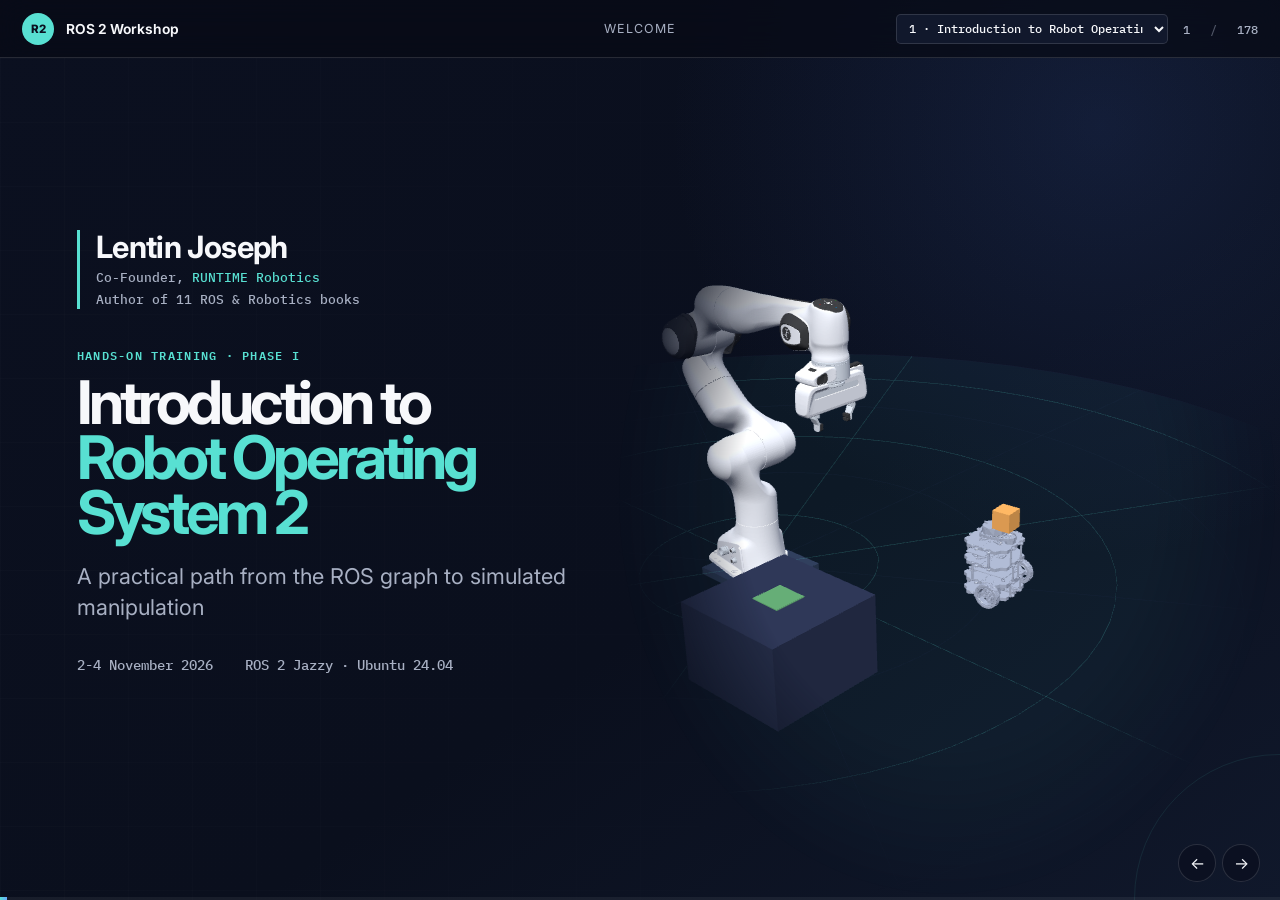
==== commit 0ac8dc86: "Cover: show the presenter first Lentin Joseph, Co-Founder of RUNTIME Robotics (linked), author of 11" ====
--- a/index.html
+++ b/index.html
@@ -10,7 +10,7 @@
   <link rel="preconnect" href="https://fonts.googleapis.com">
   <link rel="preconnect" href="https://fonts.gstatic.com" crossorigin>
   <link href="https://fonts.googleapis.com/css2?family=IBM+Plex+Mono:wght@400;500;600&family=Inter:wght@400;500;600;700;800&display=swap" rel="stylesheet">
-  <link rel="stylesheet" href="styles.css?v=36">
+  <link rel="stylesheet" href="styles.css?v=37">
 </head>
 <body>
   <header class="deck-chrome" aria-label="Presentation controls">
@@ -23,6 +23,11 @@
     <section class="slide slide-cover active" data-section="Welcome" data-title="Introduction to Robot Operating System 2">
       <div class="cover-grid" aria-hidden="true"></div>
       <div class="cover-copy">
+        <div class="presenter">
+          <p class="presenter-name">Lentin Joseph</p>
+          <p class="presenter-role">Co-Founder, <a href="https://runtimerobotics.com/" target="_blank" rel="noopener">RUNTIME Robotics</a></p>
+          <p class="presenter-role">Author of 11 ROS &amp; Robotics books</p>
+        </div>
         <p class="eyebrow">Hands-on training · Phase I</p>
         <h1>Introduction to<br><span>Robot Operating System 2</span></h1>
         <p class="lede">A practical path from the ROS graph to simulated manipulation</p>
--- a/styles.css
+++ b/styles.css
@@ -45,6 +45,12 @@
 
 .slide-cover { justify-content: center; }
 .cover-copy { position: relative; z-index: 2; }
+.presenter { margin-bottom: clamp(1.4rem, 4vh, 2.6rem); padding-left: 1rem; border-left: 3px solid var(--cyan); }
+.presenter p { margin: 0; }
+.presenter-name { color: var(--ink); font-size: clamp(1.5rem, 2.4vw, 2.5rem); font-weight: 700; letter-spacing: -.02em; line-height: 1.1; }
+.presenter-role { margin-top: .3rem !important; color: var(--muted); font: 500 clamp(.78rem, 1vw, 1rem)/1.4 "IBM Plex Mono", monospace; }
+.presenter-role a { color: var(--cyan); text-decoration: none; }
+.presenter-role a:hover { text-decoration: underline; }
 .cover-meta { display: flex; gap: 2rem; margin-top: 2rem; color: var(--muted); font: 500 .85rem "IBM Plex Mono", monospace; }
 .cover-grid { position: absolute; inset: 3.65rem 0 0; opacity: .23; background-image: linear-gradient(rgba(255,255,255,.06) 1px, transparent 1px), linear-gradient(90deg, rgba(255,255,255,.06) 1px, transparent 1px); background-size: 4rem 4rem; mask-image: linear-gradient(to right, black, transparent 78%); }
 .orbit { position: absolute; width: min(43vw, 38rem); aspect-ratio: 1; right: 5vw; top: 17vh; border: 1px solid rgba(88,224,210,.45); border-radius: 50%; display: grid; place-items: center; }
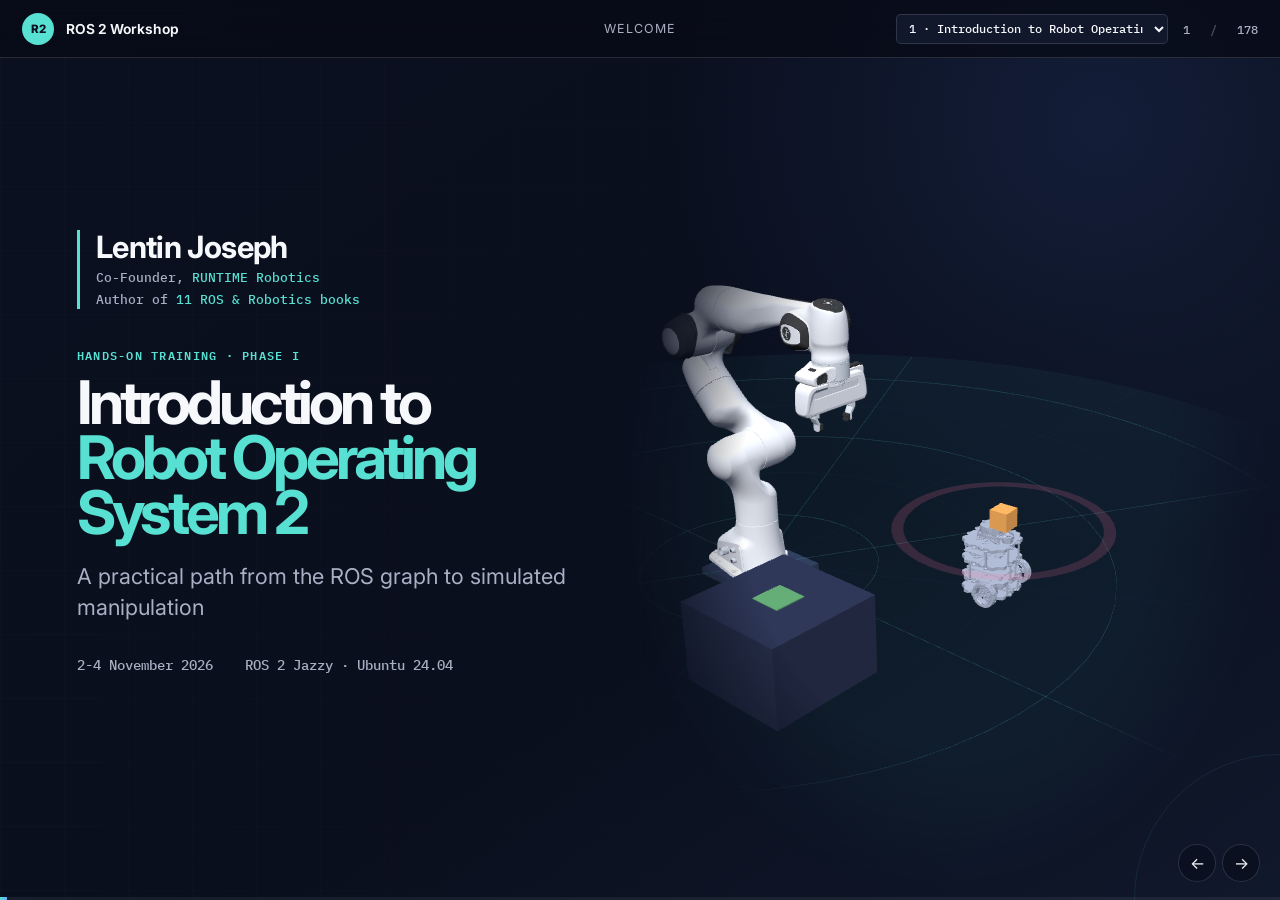
==== commit f660f03d: "Cover: link the books to the author's Amazon page Co-Authored-By: Claude Opus 5.5 <noreply@anthropic" ====
--- a/index.html
+++ b/index.html
@@ -26,7 +26,7 @@
         <div class="presenter">
           <p class="presenter-name">Lentin Joseph</p>
           <p class="presenter-role">Co-Founder, <a href="https://runtimerobotics.com/" target="_blank" rel="noopener">RUNTIME Robotics</a></p>
-          <p class="presenter-role">Author of 11 ROS &amp; Robotics books</p>
+          <p class="presenter-role">Author of <a href="https://www.amazon.com/stores/Lentin-Joseph/author/B07JX5VX17" target="_blank" rel="noopener">11 ROS &amp; Robotics books</a></p>
         </div>
         <p class="eyebrow">Hands-on training · Phase I</p>
         <h1>Introduction to<br><span>Robot Operating System 2</span></h1>
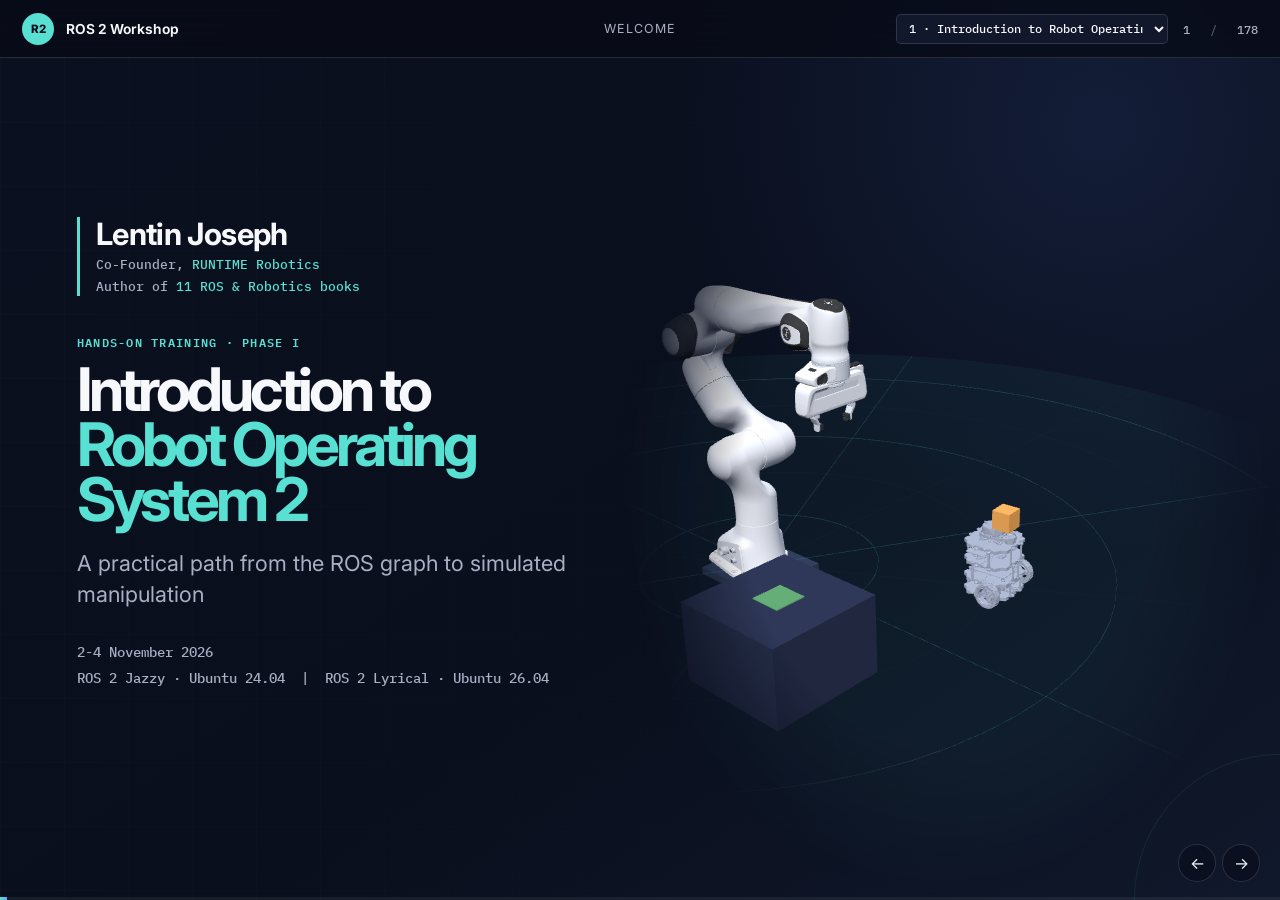
==== commit 1c42a629: "Cover: list ROS 2 Lyrical on Ubuntu 26.04 next to Jazzy Also remove test screenshots committed by mi" ====
--- a/index.html
+++ b/index.html
@@ -10,7 +10,7 @@
   <link rel="preconnect" href="https://fonts.googleapis.com">
   <link rel="preconnect" href="https://fonts.gstatic.com" crossorigin>
   <link href="https://fonts.googleapis.com/css2?family=IBM+Plex+Mono:wght@400;500;600&family=Inter:wght@400;500;600;700;800&display=swap" rel="stylesheet">
-  <link rel="stylesheet" href="styles.css?v=37">
+  <link rel="stylesheet" href="styles.css?v=40">
 </head>
 <body>
   <header class="deck-chrome" aria-label="Presentation controls">
@@ -33,7 +33,7 @@
         <p class="lede">A practical path from the ROS graph to simulated manipulation</p>
         <div class="cover-meta">
           <span>2-4 November 2026</span>
-          <span>ROS 2 Jazzy · Ubuntu 24.04</span>
+          <span><span class="nowrap">ROS 2 Jazzy · Ubuntu 24.04</span> &nbsp;|&nbsp; <span class="nowrap">ROS 2 Lyrical · Ubuntu 26.04</span></span>
         </div>
       </div>
       <div class="scene3d hero3d" data-scene="hero" aria-hidden="true"><div class="scene-view"><img class="scene-snap" alt=""></div><div class="scene-panel"></div></div>
--- a/styles.css
+++ b/styles.css
@@ -51,7 +51,8 @@
 .presenter-role { margin-top: .3rem !important; color: var(--muted); font: 500 clamp(.78rem, 1vw, 1rem)/1.4 "IBM Plex Mono", monospace; }
 .presenter-role a { color: var(--cyan); text-decoration: none; }
 .presenter-role a:hover { text-decoration: underline; }
-.cover-meta { display: flex; gap: 2rem; margin-top: 2rem; color: var(--muted); font: 500 .85rem "IBM Plex Mono", monospace; }
+.nowrap { white-space: nowrap; }
+.cover-meta { display: flex; flex-direction: column; gap: .5rem; margin-top: 2rem; color: var(--muted); font: 500 .85rem "IBM Plex Mono", monospace; }
 .cover-grid { position: absolute; inset: 3.65rem 0 0; opacity: .23; background-image: linear-gradient(rgba(255,255,255,.06) 1px, transparent 1px), linear-gradient(90deg, rgba(255,255,255,.06) 1px, transparent 1px); background-size: 4rem 4rem; mask-image: linear-gradient(to right, black, transparent 78%); }
 .orbit { position: absolute; width: min(43vw, 38rem); aspect-ratio: 1; right: 5vw; top: 17vh; border: 1px solid rgba(88,224,210,.45); border-radius: 50%; display: grid; place-items: center; }
 .orbit::before, .orbit::after { content: ""; position: absolute; border: 1px solid rgba(106,168,255,.27); border-radius: 50%; }
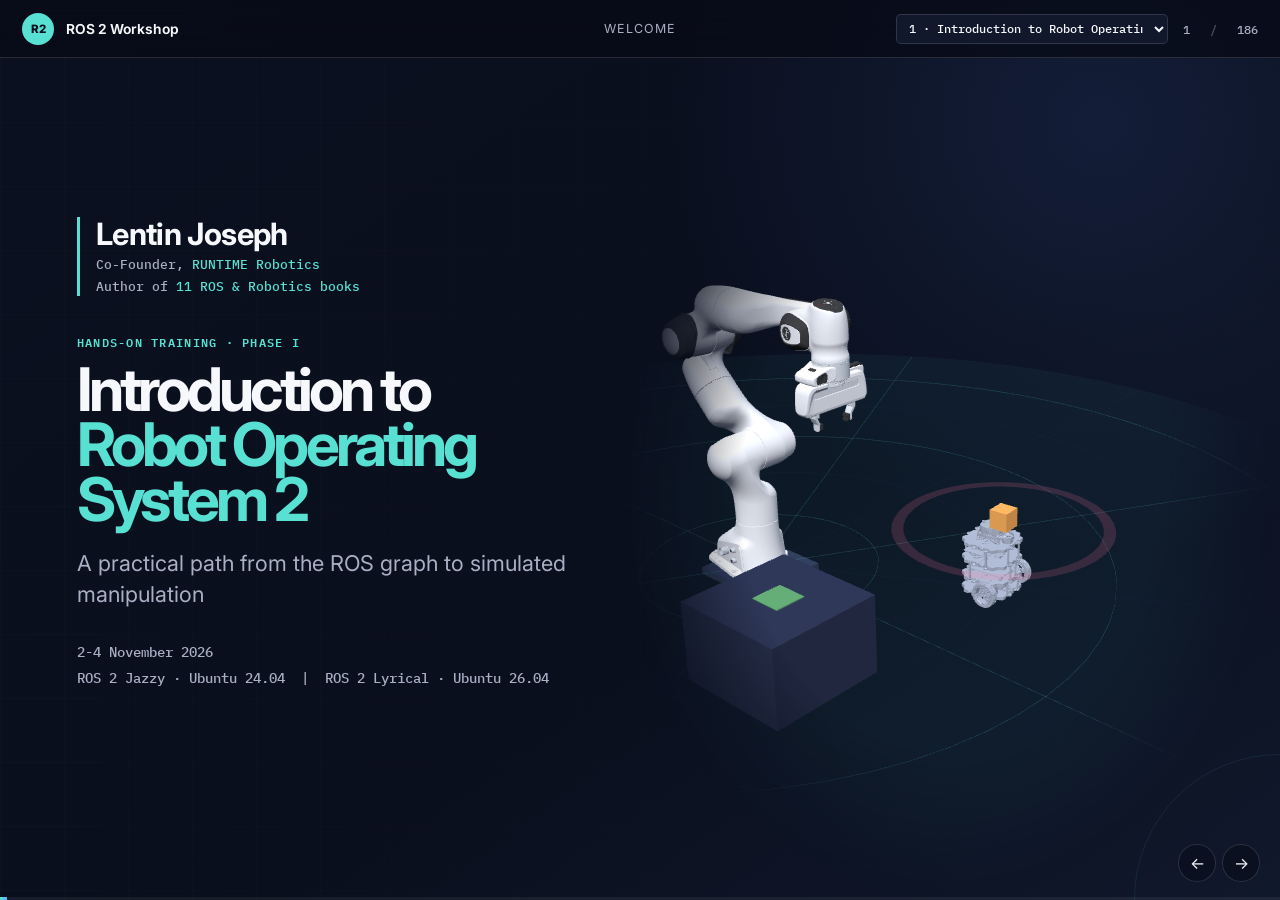
==== commit 959c3d8a: "Rebuild Inside a robot around sense, think, act on our arm; release v1.1 - slide 2 shows where the t" ====
--- a/index.html
+++ b/index.html
@@ -10,7 +10,7 @@
   <link rel="preconnect" href="https://fonts.googleapis.com">
   <link rel="preconnect" href="https://fonts.gstatic.com" crossorigin>
   <link href="https://fonts.googleapis.com/css2?family=IBM+Plex+Mono:wght@400;500;600&family=Inter:wght@400;500;600;700;800&display=swap" rel="stylesheet">
-  <link rel="stylesheet" href="styles.css?v=40">
+  <link rel="stylesheet" href="styles.css?v=42">
 </head>
 <body>
   <header class="deck-chrome" aria-label="Presentation controls">
@@ -40,19 +40,10 @@
       <aside class="notes">Welcome participants. Frame the workshop around one outcome: by the end, every participant can explain, inspect, model, simulate, and plan for a small robot system. The scene on the right previews the whole course: a TurtleBot3 (Day 2) brings a cube to a Panda arm (Day 3), and each handoff is a message between them (Day 1). Drag to look around.</aside>
     </section>
 
-    <section class="slide" data-section="Welcome" data-title="Workshop outcomes">
-      <div class="slide-head"><p class="eyebrow">Why we are here</p><h2>Workshop outcomes</h2></div>
-      <div class="outcome-path">
-        <article><span>01</span><h3>Read the graph</h3><p>Find nodes, interfaces, data flow, and runtime state with ROS 2 command-line tools.</p></article>
-        <article><span>02</span><h3>Build a robot model</h3><p>Connect frames, URDF links, joints, simulation plugins, and sensor topics.</p></article>
-        <article><span>03</span><h3>Plan useful motion</h3><p>Connect ros2_control and MoveIt 2 to generate collision-aware robot motion.</p></article>
-      </div>
-      <svg class="ros-anim" viewBox="0 0 900 165" role="img" aria-label="Three panels light up in turn. Read the graph: three nodes appear and messages flow between them. Build a robot model: links stack up with a coordinate frame at each joint. Plan useful motion: a path curves over an obstacle to a target and a tool follows it.">
-        <rect class="node" x="0" y="0" width="290" height="160" rx="8"/><rect x="0" y="0" width="290" height="160" rx="8" fill="none" stroke="var(--cyan)" stroke-width="3" opacity="0"><animate attributeName="opacity" dur="15s" repeatCount="indefinite" calcMode="discrete" values="0;1;0" keyTimes="0;0.001;0.333"/></rect><rect class="node" x="305" y="0" width="290" height="160" rx="8"/><rect x="305" y="0" width="290" height="160" rx="8" fill="none" stroke="var(--cyan)" stroke-width="3" opacity="0"><animate attributeName="opacity" dur="15s" repeatCount="indefinite" calcMode="discrete" values="0;1;0" keyTimes="0;0.333;0.667"/></rect><rect class="node" x="610" y="0" width="290" height="160" rx="8"/><rect x="610" y="0" width="290" height="160" rx="8" fill="none" stroke="var(--cyan)" stroke-width="3" opacity="0"><animate attributeName="opacity" dur="15s" repeatCount="indefinite" calcMode="discrete" values="0;1" keyTimes="0;0.667"/></rect><g opacity="0"><ellipse class="node" cx="60" cy="50" rx="52" ry="17"/><text class="s" x="60" y="50">/camera</text><animate attributeName="opacity" dur="15s" repeatCount="indefinite" calcMode="discrete" values="0;1" keyTimes="0;0.01"/></g><g opacity="0"><ellipse class="node" cx="230" cy="50" rx="52" ry="17"/><text class="s" x="230" y="50">/detector</text><animate attributeName="opacity" dur="15s" repeatCount="indefinite" calcMode="discrete" values="0;1" keyTimes="0;0.04"/></g><g opacity="0"><ellipse class="node" cx="145" cy="120" rx="52" ry="17"/><text class="s" x="145" y="120">/planner</text><animate attributeName="opacity" dur="15s" repeatCount="indefinite" calcMode="discrete" values="0;1" keyTimes="0;0.07"/></g><g class="packet"><rect class="req" x="-11" y="-11" width="22" height="22" rx="5"/><animateMotion dur="15s" repeatCount="indefinite" calcMode="spline" keySplines="0 0 1 1;0.45 0 0.2 1;0 0 1 1" path="M112,50 L178,50" keyPoints="0;0;1;1" keyTimes="0;0.12;0.15;1"/><animate attributeName="opacity" dur="15s" repeatCount="indefinite" calcMode="discrete" values="0;1;0" keyTimes="0;0.12;0.15"/></g><g class="packet"><rect class="req" x="-11" y="-11" width="22" height="22" rx="5"/><animateMotion dur="15s" repeatCount="indefinite" calcMode="spline" keySplines="0 0 1 1;0.45 0 0.2 1;0 0 1 1" path="M230,67 L170,104" keyPoints="0;0;1;1" keyTimes="0;0.145;0.175;1"/><animate attributeName="opacity" dur="15s" repeatCount="indefinite" calcMode="discrete" values="0;1;0" keyTimes="0;0.145;0.175"/></g><g class="packet"><rect class="req" x="-11" y="-11" width="22" height="22" rx="5"/><animateMotion dur="15s" repeatCount="indefinite" calcMode="spline" keySplines="0 0 1 1;0.45 0 0.2 1;0 0 1 1" path="M112,50 L178,50" keyPoints="0;0;1;1" keyTimes="0;0.17;0.2;1"/><animate attributeName="opacity" dur="15s" repeatCount="indefinite" calcMode="discrete" values="0;1;0" keyTimes="0;0.17;0.2"/></g><g class="packet"><rect class="req" x="-11" y="-11" width="22" height="22" rx="5"/><animateMotion dur="15s" repeatCount="indefinite" calcMode="spline" keySplines="0 0 1 1;0.45 0 0.2 1;0 0 1 1" path="M230,67 L170,104" keyPoints="0;0;1;1" keyTimes="0;0.195;0.225;1"/><animate attributeName="opacity" dur="15s" repeatCount="indefinite" calcMode="discrete" values="0;1;0" keyTimes="0;0.195;0.225"/></g><g class="packet"><rect class="req" x="-11" y="-11" width="22" height="22" rx="5"/><animateMotion dur="15s" repeatCount="indefinite" calcMode="spline" keySplines="0 0 1 1;0.45 0 0.2 1;0 0 1 1" path="M112,50 L178,50" keyPoints="0;0;1;1" keyTimes="0;0.22;0.25;1"/><animate attributeName="opacity" dur="15s" repeatCount="indefinite" calcMode="discrete" values="0;1;0" keyTimes="0;0.22;0.25"/></g><g class="packet"><rect class="req" x="-11" y="-11" width="22" height="22" rx="5"/><animateMotion dur="15s" repeatCount="indefinite" calcMode="spline" keySplines="0 0 1 1;0.45 0 0.2 1;0 0 1 1" path="M230,67 L170,104" keyPoints="0;0;1;1" keyTimes="0;0.245;0.275;1"/><animate attributeName="opacity" dur="15s" repeatCount="indefinite" calcMode="discrete" values="0;1;0" keyTimes="0;0.245;0.275"/></g><g class="packet"><rect class="req" x="-11" y="-11" width="22" height="22" rx="5"/><animateMotion dur="15s" repeatCount="indefinite" calcMode="spline" keySplines="0 0 1 1;0.45 0 0.2 1;0 0 1 1" path="M112,50 L178,50" keyPoints="0;0;1;1" keyTimes="0;0.27;0.30000000000000004;1"/><animate attributeName="opacity" dur="15s" repeatCount="indefinite" calcMode="discrete" values="0;1;0" keyTimes="0;0.27;0.30000000000000004"/></g><g class="packet"><rect class="req" x="-11" y="-11" width="22" height="22" rx="5"/><animateMotion dur="15s" repeatCount="indefinite" calcMode="spline" keySplines="0 0 1 1;0.45 0 0.2 1;0 0 1 1" path="M230,67 L170,104" keyPoints="0;0;1;1" keyTimes="0;0.29500000000000004;0.325;1"/><animate attributeName="opacity" dur="15s" repeatCount="indefinite" calcMode="discrete" values="0;1;0" keyTimes="0;0.29500000000000004;0.325"/></g><g opacity="0"><rect class="arm" x="395" y="130" width="110" height="14" rx="5"/><animate attributeName="opacity" dur="15s" repeatCount="indefinite" calcMode="discrete" values="0;1" keyTimes="0;0.36"/></g><g opacity="0"><rect class="arm" x="440" y="70" width="20" height="60" rx="5"/><animate attributeName="opacity" dur="15s" repeatCount="indefinite" calcMode="discrete" values="0;1" keyTimes="0;0.42"/></g><g opacity="0"><rect class="arm" x="440" y="40" width="90" height="14" rx="5"/><animate attributeName="opacity" dur="15s" repeatCount="indefinite" calcMode="discrete" values="0;1" keyTimes="0;0.48"/></g><g opacity="0"><rect class="arm" x="520" y="44" width="14" height="40" rx="5"/><animate attributeName="opacity" dur="15s" repeatCount="indefinite" calcMode="discrete" values="0;1" keyTimes="0;0.54"/></g><g opacity="0"><line class="ax-x" x1="450" y1="130" x2="472" y2="130"/><line class="ax-y" x1="450" y1="130" x2="450" y2="108"/><animate attributeName="opacity" dur="15s" repeatCount="indefinite" calcMode="discrete" values="0;1" keyTimes="0;0.4"/></g><g opacity="0"><line class="ax-x" x1="450" y1="70" x2="472" y2="70"/><line class="ax-y" x1="450" y1="70" x2="450" y2="48"/><animate attributeName="opacity" dur="15s" repeatCount="indefinite" calcMode="discrete" values="0;1" keyTimes="0;0.46"/></g><g opacity="0"><line class="ax-x" x1="525" y1="47" x2="547" y2="47"/><line class="ax-y" x1="525" y1="47" x2="525" y2="25"/><animate attributeName="opacity" dur="15s" repeatCount="indefinite" calcMode="discrete" values="0;1" keyTimes="0;0.52"/></g><rect x="760" y="70" width="40" height="70" fill="#3a4566"/><circle cx="850" cy="128" r="9" fill="var(--orange)"/><path d="M660,128 C680,30 820,20 850,118" fill="none" stroke="var(--cyan)" stroke-width="3" stroke-dasharray="1 1" pathLength="1" stroke-dashoffset="1"><animate attributeName="stroke-dashoffset" dur="15s" repeatCount="indefinite" values="1;1;0;0" keyTimes="0;.7;.82;1"/></path><g opacity="0"><circle r="8" fill="var(--ink)"/><animateMotion dur="15s" repeatCount="indefinite" path="M660,128 C680,30 820,20 850,118" keyPoints="0;0;1;1" keyTimes="0;.82;.96;1"/><animate attributeName="opacity" dur="15s" repeatCount="indefinite" calcMode="discrete" values="0;1" keyTimes="0;0.82"/></g>
-      </svg>
-
-      <p class="takeaway">Every concept ends with something observable in a terminal, RViz, or Gazebo.</p>
-      <aside class="notes">Ask for a show of hands: Linux experience, Python or C++, prior ROS, and robot hardware. Use the answers to adjust lab pacing.</aside>
+    <section class="slide scene-slide" data-section="Welcome" data-title="Workshop outcomes">
+      <div class="slide-head"><p class="eyebrow">Why we are here</p><h2>Where the three days lead</h2></div>
+      <div class="scene3d" data-scene="workshop-goal"><div class="scene-view"><img class="scene-snap" alt="The workshop arm picks a red and a blue box and places them in a tray"></div><div class="scene-panel"></div></div>
+      <aside class="notes">Start with the destination. This is demo_arm, the robot in ros2_workshop_code: on Day 3 it finds the boxes with the overhead RealSense and places them in the tray, in Gazebo, with code the participants run. The panel walks the three days: messages flowing (Day 1), frames and the camera view (Day 2), the planned path (Day 3). Then ask for a show of hands: Linux experience, Python or C++, prior ROS, robot hardware, and adjust lab pacing.</aside>
     </section>
 
     <section class="slide" data-section="Welcome" data-title="Three-day programme">
@@ -68,7 +59,7 @@
 
       <p class="faculty-line">Pre-read: Linux and Python essentials · Before 09:30 on Day 1: Inside a robot, ROS 2 overview and install check · Capstone: take-home or within the final Day 3 lab</p>
       <p class="faculty-line">Morning faculty: Shri. Lentin Joseph · Afternoon faculty: Shri. Adarsh R S</p>
-      <aside class="notes">This agenda follows the supplied Phase I programme. Before Day 1, the Inside a robot chapter (about 40 minutes, all interactive) introduces sensors, actuators, the autonomy stack and why ROS 2 is needed; it leads into the ROS 2 overview. Slides marked Optional in their eyebrow can be skipped to keep each 90-minute block on time. Breaks are scheduled between each 90-minute block.</aside>
+      <aside class="notes">This agenda follows the supplied Phase I programme. Before Day 1, the Inside a robot chapter (about 60 minutes, all interactive) follows sense, think, act on the workshop arm: sensors, computers, actuators, and why ROS 2 is needed; it leads into the ROS 2 overview. Slides marked Optional in their eyebrow can be skipped to keep each 90-minute block on time. Breaks are scheduled between each 90-minute block.</aside>
     </section>
 
     <section class="slide" data-section="Welcome" data-title="How the workshop works">
@@ -92,7 +83,7 @@
       <svg class="ros-anim" viewBox="0 0 900 210" role="img" aria-label="A loop of three stages: sense, where sensors measure; think, where a computer decides; act, where motors move. A packet travels from sense to think to act, then around a return path labelled the world changes, back to sense.">
         <rect class="pill" x="90" y="40" width="180" height="64" rx="32"/><text class="s" x="180" y="64">Sense</text><text class="k" x="180" y="86">sensors measure</text><rect class="pill" x="360" y="40" width="180" height="64" rx="32"/><text class="s" x="450" y="64">Think</text><text class="k" x="450" y="86">a computer decides</text><rect class="pill" x="630" y="40" width="180" height="64" rx="32"/><text class="s" x="720" y="64">Act</text><text class="k" x="720" y="86">motors move</text><path class="wire" d="M270,72 L360,72"/><path class="wire" d="M540,72 L630,72"/><path class="trail" d="M720,104 C720,190 180,190 180,104"/><text class="k" x="450" y="196">the world changes · repeat</text><g class="packet"><rect class="req" x="-11" y="-11" width="22" height="22" rx="5"/><animateMotion dur="6s" repeatCount="indefinite" calcMode="spline" keySplines="0 0 1 1;0.45 0 0.2 1;0 0 1 1" path="M270,72 L360,72" keyPoints="0;0;1;1" keyTimes="0;0.02;0.2;1"/><animate attributeName="opacity" dur="6s" repeatCount="indefinite" calcMode="discrete" values="0;1;0" keyTimes="0;0.02;0.2"/></g><rect class="flash" x="357" y="37" width="186" height="70" rx="34" opacity="0"><animate attributeName="opacity" dur="6s" repeatCount="indefinite" values="0;0;1;0;0" keyTimes="0;0.2;0.20500000000000002;0.27;1"/></rect><g class="packet"><rect class="fb" x="-11" y="-11" width="22" height="22" rx="5"/><animateMotion dur="6s" repeatCount="indefinite" calcMode="spline" keySplines="0 0 1 1;0.45 0 0.2 1;0 0 1 1" path="M540,72 L630,72" keyPoints="0;0;1;1" keyTimes="0;0.34;0.52;1"/><animate attributeName="opacity" dur="6s" repeatCount="indefinite" calcMode="discrete" values="0;1;0" keyTimes="0;0.34;0.52"/></g><rect class="flash" x="627" y="37" width="186" height="70" rx="34" opacity="0"><animate attributeName="opacity" dur="6s" repeatCount="indefinite" values="0;0;1;0;0" keyTimes="0;0.52;0.525;0.5900000000000001;1"/></rect><g class="packet"><rect class="res" x="-11" y="-11" width="22" height="22" rx="5"/><animateMotion dur="6s" repeatCount="indefinite" calcMode="spline" keySplines="0 0 1 1;0.45 0 0.2 1;0 0 1 1" path="M720,104 C720,190 180,190 180,104" keyPoints="0;0;1;1" keyTimes="0;0.6;0.95;1"/><animate attributeName="opacity" dur="6s" repeatCount="indefinite" calcMode="discrete" values="0;1;0" keyTimes="0;0.6;0.95"/></g><rect class="flash" x="87" y="37" width="186" height="70" rx="34" opacity="0"><animate attributeName="opacity" dur="6s" repeatCount="indefinite" values="0;0;1;0;0" keyTimes="0;0.95;0.955;0.999;1"/></rect>
       </svg>
-      <aside class="notes">About 40 minutes, before the ROS 2 overview. Every slide in this chapter is interactive: let participants call out which robot, part or setting to try next. Skip the anatomy and loop-rates slides if the room already builds robots.</aside>
+      <aside class="notes">About 60 minutes, before the ROS 2 overview. The chapter follows the loop on this slide: what a robot is and the sense, think, act loop; then sense (how sensors work, the sensors on our arm), think (the computers, the autonomy stack, timing), act (actuators, the drive chain, feedback); then our arm part by part and why all of this needs ROS 2. Every slide is interactive: let participants call out which robot, part or setting to try next. Slides marked Optional can be skipped if the room already builds robots.</aside>
     </section>
 
     <section class="slide scene-slide" data-section="Welcome · Inside a robot" data-title="What is a robot?">
@@ -101,20 +92,26 @@
       <aside class="notes">Let the auto tour run through all six robots once, then click one the room cares about. Point out that the colours never change meaning: cyan senses, blue thinks, orange acts. Ask: what is the smallest robot in this room? (A phone with a vibration motor is arguably one.)</aside>
     </section>
 
-    <section class="slide scene-slide" data-section="Welcome · Inside a robot" data-title="Sense, think, act">
-      <div class="slide-head"><p class="eyebrow">Inside a robot · the loop</p><h2>Sense, think, act</h2></div>
-      <div class="scene3d" data-scene="sense-think-act"><div class="scene-view"><img class="scene-snap" alt="Sense, think, act: snapshot of the interactive scene"></div><div class="scene-panel"></div></div>
-      <aside class="notes">Start at 0.2 s: the robot stops for the person and goes on. Then drag the thinking time towards 1.5 s and press new run: the robot now acts on a scan that is too old and drives into the person. Ask what makes thinking slow: heavy computation, a slow network, a busy computer. This is why loop rates and latency appear all through the workshop.</aside>
-    </section>
-
-    <section class="slide scene-slide" data-section="Welcome · Inside a robot" data-title="Anatomy of a real robot">
-      <div class="slide-head"><p class="eyebrow">Inside a robot · TurtleBot3 Burger</p><h2>Anatomy of a real robot</h2></div>
-      <div class="scene3d" data-scene="anatomy"><div class="scene-view"><img class="scene-snap" alt="Anatomy of a real robot: snapshot of the interactive scene"></div><div class="scene-panel"></div></div>
-      <aside class="notes">This is the robot we simulate on Day 2. Let the tour explode the stack and visit each part, then toggle URDF model to show the real mesh from turtlebot3_description. Map each part to sense, think or act. Specifications are from the ROBOTIS TurtleBot3 Burger specification; LDS-01 or LDS-02 depends on the kit year.</aside>
+    <section class="slide scene-slide" data-section="Welcome · Inside a robot" data-title="The sense, think, act loop">
+      <div class="slide-head"><p class="eyebrow">Inside a robot · the loop</p><h2>Sense, think, act: the loop</h2></div>
+      <div class="scene3d" data-scene="loop-arm"><div class="scene-view"><img class="scene-snap" alt="The arm senses a box with its camera, plans, moves it to the tray, and senses again"></div><div class="scene-panel"></div></div>
+      <aside class="notes">This is the idea the whole chapter hangs on. Let one box play through: the camera senses (cyan), the computer finds the box and plans (blue), the motors move (orange), and the world has changed, so the robot must sense again. Then switch to one stage at a time and ask the room what happens next before pressing next stage. Every robot on the previous slide runs this same loop; the next slides open each box: sense, think, act.</aside>
+    </section>
+
+    <section class="slide scene-slide" data-section="Welcome · Inside a robot" data-title="How sensors work">
+      <div class="slide-head"><p class="eyebrow">Inside a robot · sense</p><h2>Sensors: how a robot perceives</h2></div>
+      <div class="scene3d" data-scene="sensor-gallery"><div class="scene-view"><img class="scene-snap" alt="Animated working principle of nine sensors: encoder, IMU, lidar, camera, depth camera, force-torque, contact, ultrasonic and GPS"></div><div class="scene-panel"></div></div>
+      <aside class="notes">Optional if the room already builds robots. The tour shows nine sensors, nine seconds each; click any one to stay on it. For each: what it measures, the physics in one sentence, how fast it reports, the ROS 2 message it arrives as, and whether our arm has one. The plot under the drawing is what the robot actually receives: pulses, a rate, a distance, a yes or no. Stop on the depth camera: that is the RealSense on our arm, and the vision lab on Day 3 depends on it.</aside>
+    </section>
+
+    <section class="slide scene-slide" data-section="Welcome · Inside a robot" data-title="Our arm's sensors">
+      <div class="slide-head"><p class="eyebrow">Inside a robot · sense · our arm</p><h2>The sensors on our arm</h2></div>
+      <div class="scene3d" data-scene="arm-sensors"><div class="scene-view"><img class="scene-snap" alt="demo_arm with its sensors: overhead RealSense with a point cloud, lidar rays, joint encoders, palm IMU, wrist force-torque and finger contacts"></div><div class="scene-panel"></div></div>
+      <aside class="notes">The same six sensors are simulated in Gazebo on Day 2 (demo_arm_gazebo) and appear as these exact topics. Let the tour visit each one while the arm works: the point cloud from the overhead RealSense, the lidar fan, the encoder rings, the IMU axes in the palm, the force arrow growing when the arm lifts a box, and the fingers lighting up on contact. Ask which of these are inside and which are outside sensors before moving on to the sorting game.</aside>
     </section>
 
     <section class="slide scene-slide" data-section="Welcome · Inside a robot" data-title="Sensors inside and outside">
-      <div class="slide-head"><p class="eyebrow">Inside a robot · sensors</p><h2>Sensors: inside or outside?</h2></div>
+      <div class="slide-head"><p class="eyebrow">Inside a robot · sense · try it</p><h2>Sort the sensors: inside or outside?</h2></div>
       <div class="scene3d scene-dom" data-scene="sort-sensors"><div class="scene-view">
         <div class="sort-game">
           <div class="sort-pool">
@@ -137,22 +134,58 @@
       <aside class="notes">Ask volunteers to drag cards. Proprioceptive sensors measure the robot itself; exteroceptive sensors measure the world. Every sensor reaches ROS 2 as a standard message type, shown on each card once it is sorted. Show answers fills the rest in one by one.</aside>
     </section>
 
+    <section class="slide scene-slide" data-section="Welcome · Inside a robot" data-title="The robot's computers">
+      <div class="slide-head"><p class="eyebrow">Inside a robot · think</p><h2>The robot's brains</h2></div>
+      <div class="scene3d" data-scene="brains"><div class="scene-view"><img class="scene-snap" alt="Four kinds of computer in a robot, from microcontroller to cloud, with their loop rates and what runs on each"></div><div class="scene-panel"></div></div>
+      <aside class="notes">"Think" is not one computer. Walk left to right: a microcontroller next to each motor runs a loop thousands of times a second with exact timing; a single-board computer runs Linux, ROS 2 and the drivers; a PC with a GPU plans and runs vision; the cloud is for fleets and training, never for the motor loop. Switch between our arm, the TurtleBot3 and a self-driving car to show what runs where. In the labs, everything that thinks runs on your laptop, and Gazebo stands in for the motor drivers.</aside>
+    </section>
+
+    <section class="slide scene-slide" data-section="Welcome · Inside a robot" data-title="The autonomy stack">
+      <div class="slide-head"><p class="eyebrow">Inside a robot · think · software</p><h2>The autonomy stack</h2></div>
+      <div class="scene3d" data-scene="autonomy"><div class="scene-view"><img class="scene-snap" alt="The autonomy stack: snapshot of the interactive scene"></div><div class="scene-panel"></div></div>
+      <aside class="notes">Let auto walk through the four stages for the mobile robot, then switch to the arm. Same four questions, different packages: Nav2 for mobile robots, MoveIt 2 for arms, ros2_control underneath both. We meet MoveIt 2 and ros2_control on Day 3.</aside>
+    </section>
+
+    <section class="slide scene-slide" data-section="Welcome · Inside a robot" data-title="When thinking is slow">
+      <div class="slide-head"><p class="eyebrow">Inside a robot · think · timing</p><h2>When thinking is slow</h2></div>
+      <div class="scene3d" data-scene="sense-think-act"><div class="scene-view"><img class="scene-snap" alt="When thinking is slow: snapshot of the interactive scene"></div><div class="scene-panel"></div></div>
+      <aside class="notes">Start at 0.2 s: the robot stops for the person and goes on. Then drag the thinking time towards 1.5 s and press new run: the robot now acts on a scan that is too old and drives into the person. Ask what makes thinking slow: heavy computation, a slow network, a busy computer. The loop from earlier only works if it runs fast enough for how fast the robot moves; this is why loop rates and latency appear all through the workshop.</aside>
+    </section>
+
+    <section class="slide scene-slide" data-section="Welcome · Inside a robot" data-title="Loops at different speeds">
+      <div class="slide-head"><p class="eyebrow">Optional · Inside a robot · think · timing</p><h2>Loops run at different speeds</h2></div>
+      <div class="scene3d" data-scene="loop-rates"><div class="scene-view"><img class="scene-snap" alt="Loops at different speeds: snapshot of the interactive scene"></div><div class="scene-panel"></div></div>
+      <aside class="notes">Auto zoom sweeps from 10 ms to 10 s. At 10 ms only the motor loop ticks; at 10 s the motor, IMU, camera and controller lanes are solid. Rates are typical values: ros2_control at 1 kHz on the Panda, Nav2 controller_frequency 20 Hz, LDS-01 at 5 Hz, Nav2 replanning at 1 Hz. Different rates are one reason robots are split into many programs.</aside>
+    </section>
+
+    <section class="slide scene-slide" data-section="Welcome · Inside a robot" data-title="How actuators work">
+      <div class="slide-head"><p class="eyebrow">Inside a robot · act</p><h2>Actuators: how a robot moves</h2></div>
+      <div class="scene3d" data-scene="actuator-gallery"><div class="scene-view"><img class="scene-snap" alt="Animated working principle of seven actuators: DC motor with gearbox, servo, stepper, brushless joint motor, linear actuator, two-jaw gripper and suction cup"></div><div class="scene-panel"></div></div>
+      <aside class="notes">Optional if the room already builds robots. Seven actuators, nine seconds each. For each: how it turns a command into motion, what you send it, and which ros2_control command interface drives it (position, velocity or effort). Stop on the two-jaw gripper: that is our arm's gripper, two prismatic finger joints driven by gripper_controller on Day 3. The plot shows command against what really happens: the servo overshoots and settles, the stepper moves in steps.</aside>
+    </section>
+
+    <section class="slide scene-slide" data-section="Welcome · Inside a robot" data-title="The drive chain">
+      <div class="slide-head"><p class="eyebrow">Inside a robot · act · one joint</p><h2>From a command to a moving joint</h2></div>
+      <div class="scene3d" data-scene="drive-chain"><div class="scene-view"><img class="scene-snap" alt="Controller, motor driver, motor, gearbox and joint, with the encoder feeding the measured angle back to the controller"></div><div class="scene-panel"></div></div>
+      <aside class="notes">Follow one command through one joint of our arm: ros2_control's controller, the motor driver, a fast weak motor, a gearbox, the slow strong joint, and the encoder closing the loop. Drag the gear ratio: at 10:1 the joint is fast but weak; at 160:1 it is strong but slow. The numbers use a small 0.3 N·m, 6000 rpm motor and 80% gearbox efficiency. The next slide shows why the encoder feedback matters.</aside>
+    </section>
+
     <section class="slide scene-slide" data-section="Welcome · Inside a robot" data-title="Actuators and feedback">
-      <div class="slide-head"><p class="eyebrow">Inside a robot · actuators</p><h2>Actuators need feedback</h2></div>
+      <div class="slide-head"><p class="eyebrow">Inside a robot · act · control</p><h2>Actuators need feedback</h2></div>
       <div class="scene3d" data-scene="feedback"><div class="scene-view"><img class="scene-snap" alt="Actuators and feedback: snapshot of the interactive scene"></div><div class="scene-panel"></div></div>
       <aside class="notes">Open loop first: the wheel reaches the target until the ramp (pink band) adds load, then it slows and nothing corrects it. Switch to closed loop: the controller compares target and encoder and pushes harder. Then raise Kp above about 10: the 50 ms sensor delay makes it oscillate. ros2_control runs loops like this on every joint.</aside>
     </section>
 
-    <section class="slide scene-slide" data-section="Welcome · Inside a robot" data-title="The autonomy stack">
-      <div class="slide-head"><p class="eyebrow">Inside a robot · autonomy</p><h2>The autonomy stack</h2></div>
-      <div class="scene3d" data-scene="autonomy"><div class="scene-view"><img class="scene-snap" alt="The autonomy stack: snapshot of the interactive scene"></div><div class="scene-panel"></div></div>
-      <aside class="notes">Let auto walk through the four stages for the mobile robot, then switch to the arm. Same four questions, different packages: Nav2 for mobile robots, MoveIt 2 for arms, ros2_control underneath both. We meet MoveIt 2 and ros2_control on Day 3.</aside>
-    </section>
-
-    <section class="slide scene-slide" data-section="Welcome · Inside a robot" data-title="Loops at different speeds">
-      <div class="slide-head"><p class="eyebrow">Inside a robot · timing</p><h2>Loops run at different speeds</h2></div>
-      <div class="scene3d" data-scene="loop-rates"><div class="scene-view"><img class="scene-snap" alt="Loops at different speeds: snapshot of the interactive scene"></div><div class="scene-panel"></div></div>
-      <aside class="notes">Auto zoom sweeps from 10 ms to 10 s. At 10 ms only the motor loop ticks; at 10 s the motor, IMU, camera and controller lanes are solid. Rates are typical values: ros2_control at 1 kHz on the Panda, Nav2 controller_frequency 20 Hz, LDS-01 at 5 Hz, Nav2 replanning at 1 Hz. Different rates are one reason robots are split into many programs.</aside>
+    <section class="slide scene-slide" data-section="Welcome · Inside a robot" data-title="Anatomy of our arm">
+      <div class="slide-head"><p class="eyebrow">Inside a robot · putting it together</p><h2>Anatomy of our arm</h2></div>
+      <div class="scene3d" data-scene="anatomy-arm"><div class="scene-view"><img class="scene-snap" alt="demo_arm pulled apart: sensors in cyan, computers in blue, motors and gripper in orange"></div><div class="scene-panel"></div></div>
+      <aside class="notes">Everything from the last slides on one robot: this is demo_arm, the arm we model on Day 2 and program on Day 3. Let the tour explode it and visit each part; ask the room to call out sense, think or act before the colour appears. Six sensors, two kinds of thinking hardware, six actuators (five joints and the gripper), and the parts that are only structure. The next slide does the same for a mobile robot.</aside>
+    </section>
+
+    <section class="slide scene-slide" data-section="Welcome · Inside a robot" data-title="Anatomy of a mobile robot">
+      <div class="slide-head"><p class="eyebrow">Optional · Inside a robot · TurtleBot3 Burger</p><h2>Anatomy of a mobile robot</h2></div>
+      <div class="scene3d" data-scene="anatomy"><div class="scene-view"><img class="scene-snap" alt="Anatomy of a mobile robot: snapshot of the interactive scene"></div><div class="scene-panel"></div></div>
+      <aside class="notes">The same idea on a mobile robot, the TurtleBot3 Burger, which also appears in the timing and networking slides; skip it if time is short. Let the tour explode the stack and visit each part, then toggle URDF model to show the real mesh from turtlebot3_description. Map each part to sense, think or act. Specifications are from the ROBOTIS TurtleBot3 Burger specification; LDS-01 or LDS-02 depends on the kit year.</aside>
     </section>
 
     <section class="slide scene-slide" data-section="Welcome · Inside a robot" data-title="Many programs, many computers">
@@ -172,7 +205,7 @@
     </section>
 
     <section class="slide scene-slide" data-section="Welcome · Inside a robot" data-title="Quick check: inside a robot">
-      <div class="slide-head"><p class="eyebrow">Inside a robot · check</p><h2>Quick check</h2></div>
+      <div class="slide-head"><p class="eyebrow">Inside a robot · check · 1 of 2</p><h2>Quick check</h2></div>
       <div class="scene3d scene-dom" data-scene="quiz"><div class="scene-view">
         <div class="quiz">
           <div class="quiz-q"><p>1. A TurtleBot3 decides from a lidar scan that is 1 s old while driving at 0.22 m/s. How far did it move without seeing?</p><div class="quiz-options"><button type="button">2 cm</button><button type="button" data-correct>22 cm</button><button type="button">1 m</button></div><p class="quiz-why">Distance = speed × delay = 0.22 m/s × 1 s = 0.22 m. Slow thinking means driving blind.</p></div>
@@ -181,6 +214,18 @@
         </div>
       </div><div class="scene-panel"></div></div>
       <aside class="notes">Give pairs 30 seconds per question before anyone clicks. The score counts answers that were right the first time.</aside>
+    </section>
+
+    <section class="slide scene-slide" data-section="Welcome · Inside a robot" data-title="Quick check: sense, think, act">
+      <div class="slide-head"><p class="eyebrow">Inside a robot · check · 2 of 2</p><h2>Quick check: sense, think, act</h2></div>
+      <div class="scene3d scene-dom" data-scene="quiz"><div class="scene-view">
+        <div class="quiz">
+          <div class="quiz-q"><p>1. Our arm needs more torque at the shoulder, so we fit a gearbox with a bigger ratio. What happens?</p><div class="quiz-options"><button type="button">More torque and more speed</button><button type="button" data-correct>More torque, lower top speed</button><button type="button">Less torque, more speed</button></div><p class="quiz-why">A gearbox trades speed for torque: 100:1 gives about 100 times the torque and 1/100 of the speed.</p></div>
+          <div class="quiz-q"><p>2. Which computer should run a motor's current loop, thousands of times a second?</p><div class="quiz-options"><button type="button">The cloud</button><button type="button">The PC with a GPU</button><button type="button" data-correct>A microcontroller next to the motor</button></div><p class="quiz-why">Fast loops need exact timing and a short wire: a microcontroller or motor driver. The PC plans; the cloud is far too slow and unreliable for control.</p></div>
+          <div class="quiz-q"><p>3. How does the RealSense D435 on our arm measure depth?</p><div class="quiz-options"><button type="button">It times a laser pulse</button><button type="button" data-correct>It compares an infrared dot pattern seen by two cameras</button><button type="button">It counts slots on a disc</button></div><p class="quiz-why">Active stereo: near dots shift more between the two infrared views than far ones. A lidar times a pulse; an encoder counts slots.</p></div>
+        </div>
+      </div><div class="scene-panel"></div></div>
+      <aside class="notes">Give pairs 30 seconds per question before anyone clicks. Act, think, and our arm's camera. The score counts answers that were right the first time.</aside>
     </section>
 
     <section class="slide section-break" data-section="Welcome · ROS 2 overview" data-title="ROS 2 overview">
@@ -1294,7 +1339,10 @@
         super().__init__('fibonacci_action_server')
         self._server = ActionServer(
             self, Fibonacci, 'fibonacci', self.execute,
-            cancel_callback=lambda goal: CancelResponse.ACCEPT)
+            cancel_callback=self.on_cancel)
+
+    def on_cancel(self, goal_handle):
+        return CancelResponse.ACCEPT
 
     def execute(self, goal_handle):
         fb = Fibonacci.Feedback(partial_sequence=[0, 1])
@@ -1309,7 +1357,7 @@
         goal_handle.succeed()
         return Fibonacci.Result(sequence=fb.partial_sequence)</code></pre>
         <div><h3>Long work, with progress</h3>
-      <svg class="ros-anim" viewBox="0 0 460 236" role="img" aria-label="A goal with order 5 reaches the /fibonacci server. execute starts the sequence at 0, 1 and appends one number per second, 1, 2, 3 and 5, publishing feedback each time. Then succeed is called and the result 0, 1, 1, 2, 3, 5 returns." data-trace="0:8-10;0.04:12;0.1:13;0.14:14;0.16:18-19;0.2:20;0.23:21;0.28:14;0.3:18-19;0.34:20;0.37:21;0.42:14;0.44:18-19;0.48:20;0.51:21;0.56:14;0.58:18-19;0.62:20;0.65:21;0.72:22;0.78:23">
+      <svg class="ros-anim" viewBox="0 0 460 236" role="img" aria-label="A goal with order 5 reaches the /fibonacci server. execute starts the sequence at 0, 1 and appends one number per second, 1, 2, 3 and 5, publishing feedback each time. Then succeed is called and the result 0, 1, 1, 2, 3, 5 returns." data-trace="0:8-10;0.04:15;0.1:16;0.14:17;0.16:21-22;0.2:23;0.23:24;0.28:17;0.3:21-22;0.34:23;0.37:24;0.42:17;0.44:21-22;0.48:23;0.51:24;0.56:17;0.58:21-22;0.62:23;0.65:24;0.72:25;0.78:26">
         <ellipse class="node" cx="80" cy="28" rx="70" ry="18"/><text class="s" x="80" y="28">send_goal</text><ellipse class="node" cx="370" cy="28" rx="88" ry="18"/><text class="s" x="370" y="28">/fibonacci server</text><g class="packet"><rect class="fb" x="-11" y="-11" width="22" height="22" rx="5"/><animateMotion dur="14s" repeatCount="indefinite" calcMode="spline" keySplines="0 0 1 1;0.45 0 0.2 1;0 0 1 1" path="M150,28 L282,28" keyPoints="0;0;1;1" keyTimes="0;0.04;0.1;1"/><animate attributeName="opacity" dur="14s" repeatCount="indefinite" calcMode="discrete" values="0;1;0" keyTimes="0;0.04;0.1"/></g><g opacity="0"><text class="code" x="170" y="18">order: 5</text><animate attributeName="opacity" dur="14s" repeatCount="indefinite" calcMode="discrete" values="0;1;0" keyTimes="0;0.04;0.14"/></g><rect class="block" x="5" y="64" width="450" height="52" rx="5"/><text class="k left" x="13" y="78">partial_sequence</text><rect class="term" x="5" y="124" width="450" height="106" rx="6"/><rect class="termbar" x="5" y="124" width="450" height="22" rx="6"/><circle class="dot0" cx="19" cy="135" r="4"/><circle class="dot1" cx="32" cy="135" r="4"/><circle class="dot2" cx="45" cy="135" r="4"/><text class="k" x="230.0" y="136">--feedback</text><g opacity="0"><rect class="block app" x="15" y="88" width="44" height="24" rx="4"/><text class="code" x="30" y="105">0</text><animate attributeName="opacity" dur="14s" repeatCount="indefinite" calcMode="discrete" values="0;1" keyTimes="0;0.14"/></g><g opacity="0"><rect class="block app" x="67" y="88" width="44" height="24" rx="4"/><text class="code" x="82" y="105">1</text><animate attributeName="opacity" dur="14s" repeatCount="indefinite" calcMode="discrete" values="0;1" keyTimes="0;0.14"/></g><g opacity="0"><rect class="block app" x="119" y="88" width="44" height="24" rx="4"/><text class="code" x="134" y="105">1</text><animate attributeName="opacity" dur="14s" repeatCount="indefinite" calcMode="discrete" values="0;1" keyTimes="0;0.28"/></g><g class="packet"><rect class="req" x="-11" y="-11" width="22" height="22" rx="5"/><animateMotion dur="14s" repeatCount="indefinite" calcMode="spline" keySplines="0 0 1 1;0.45 0 0.2 1;0 0 1 1" path="M282,40 L150,40" keyPoints="0;0;1;1" keyTimes="0;0.3;0.35;1"/><animate attributeName="opacity" dur="14s" repeatCount="indefinite" calcMode="discrete" values="0;1;0" keyTimes="0;0.3;0.35"/></g><text class="code" x="15" y="152" opacity="0">feedback: [0, 1, 1]<animate attributeName="opacity" dur="14s" repeatCount="indefinite" calcMode="discrete" values="0;1" keyTimes="0;0.34"/></text><g opacity="0"><rect class="block app" x="171" y="88" width="44" height="24" rx="4"/><text class="code" x="186" y="105">2</text><animate attributeName="opacity" dur="14s" repeatCount="indefinite" calcMode="discrete" values="0;1" keyTimes="0;0.42"/></g><g class="packet"><rect class="req" x="-11" y="-11" width="22" height="22" rx="5"/><animateMotion dur="14s" repeatCount="indefinite" calcMode="spline" keySplines="0 0 1 1;0.45 0 0.2 1;0 0 1 1" path="M282,40 L150,40" keyPoints="0;0;1;1" keyTimes="0;0.44;0.49;1"/><animate attributeName="opacity" dur="14s" repeatCount="indefinite" calcMode="discrete" values="0;1;0" keyTimes="0;0.44;0.49"/></g><text class="code" x="15" y="168" opacity="0">feedback: [0, 1, 1, 2]<animate attributeName="opacity" dur="14s" repeatCount="indefinite" calcMode="discrete" values="0;1" keyTimes="0;0.48"/></text><g opacity="0"><rect class="block app" x="223" y="88" width="44" height="24" rx="4"/><text class="code" x="238" y="105">3</text><animate attributeName="opacity" dur="14s" repeatCount="indefinite" calcMode="discrete" values="0;1" keyTimes="0;0.56"/></g><g class="packet"><rect class="req" x="-11" y="-11" width="22" height="22" rx="5"/><animateMotion dur="14s" repeatCount="indefinite" calcMode="spline" keySplines="0 0 1 1;0.45 0 0.2 1;0 0 1 1" path="M282,40 L150,40" keyPoints="0;0;1;1" keyTimes="0;0.58;0.63;1"/><animate attributeName="opacity" dur="14s" repeatCount="indefinite" calcMode="discrete" values="0;1;0" keyTimes="0;0.58;0.63"/></g><text class="code" x="15" y="184" opacity="0">feedback: [0, 1, 1, 2, 3]<animate attributeName="opacity" dur="14s" repeatCount="indefinite" calcMode="discrete" values="0;1" keyTimes="0;0.62"/></text><g opacity="0"><rect class="block app" x="275" y="88" width="44" height="24" rx="4"/><text class="code" x="290" y="105">5</text><animate attributeName="opacity" dur="14s" repeatCount="indefinite" calcMode="discrete" values="0;1" keyTimes="0;0.7"/></g><g class="packet"><rect class="req" x="-11" y="-11" width="22" height="22" rx="5"/><animateMotion dur="14s" repeatCount="indefinite" calcMode="spline" keySplines="0 0 1 1;0.45 0 0.2 1;0 0 1 1" path="M282,40 L150,40" keyPoints="0;0;1;1" keyTimes="0;0.72;0.77;1"/><animate attributeName="opacity" dur="14s" repeatCount="indefinite" calcMode="discrete" values="0;1;0" keyTimes="0;0.72;0.77"/></g><text class="code" x="15" y="200" opacity="0">feedback: [0, 1, 1, 2, 3, 5]<animate attributeName="opacity" dur="14s" repeatCount="indefinite" calcMode="discrete" values="0;1" keyTimes="0;0.76"/></text><g opacity="0"><text class="code ok" x="250" y="152">succeed()</text><animate attributeName="opacity" dur="14s" repeatCount="indefinite" calcMode="discrete" values="0;1" keyTimes="0;0.74"/></g><g class="packet"><rect class="res" x="-11" y="-11" width="22" height="22" rx="5"/><animateMotion dur="14s" repeatCount="indefinite" calcMode="spline" keySplines="0 0 1 1;0.45 0 0.2 1;0 0 1 1" path="M282,46 L150,46" keyPoints="0;0;1;1" keyTimes="0;0.76;0.84;1"/><animate attributeName="opacity" dur="14s" repeatCount="indefinite" calcMode="discrete" values="0;1;0" keyTimes="0;0.76;0.84"/></g><g opacity="0"><text class="code ok" x="250" y="176">result: [0, 1, 1, 2, 3, 5]</text><animate attributeName="opacity" dur="14s" repeatCount="indefinite" calcMode="discrete" values="0;1" keyTimes="0;0.84"/></g>
       </svg>
 <pre class="nested-code"><code>ros2 action send_goal --feedback \
@@ -2648,8 +2696,8 @@
   <div class="overview" id="overview" aria-hidden="true"><div class="overview-head"><h2>Slide overview</h2><button id="close-overview" aria-label="Close overview">×</button></div><div class="overview-grid" id="overview-grid"></div></div>
   <div class="notes-panel" id="notes-panel" aria-hidden="true"><div><span>Speaker notes</span><button id="close-notes" aria-label="Close notes">×</button></div><p id="notes-content"></p></div>
   <div class="help" id="help" aria-hidden="true"><div><h2>Keyboard shortcuts</h2><p><kbd>Space</kbd> <kbd>→</kbd> Reveal next step or advance</p><p><kbd>←</kbd> Hide previous step or go back</p><p><kbd>G</kbd> Choose a slide from the list</p><p><kbd>K</kbd> Pause or resume an animation</p><p><kbd>R</kbd> Restart an animation</p><p><kbd>O</kbd> Slide overview</p><p><kbd>N</kbd> Speaker notes</p><p><kbd>F</kbd> Fullscreen</p><p><kbd>P</kbd> Print slides</p><p><kbd>?</kbd> Toggle this help</p><button id="close-help">Close</button></div></div>
-  <script src="script.js?v=13"></script>
+  <script src="script.js?v=14"></script>
   <script type="importmap">{ "imports": { "three": "./vendor/three/three.module.js", "three/examples/jsm/": "./vendor/three/jsm/" } }</script>
-  <script type="module" src="scenes3d.js?v=12"></script>
+  <script type="module" src="scenes3d.js?v=14"></script>
 </body>
 </html>
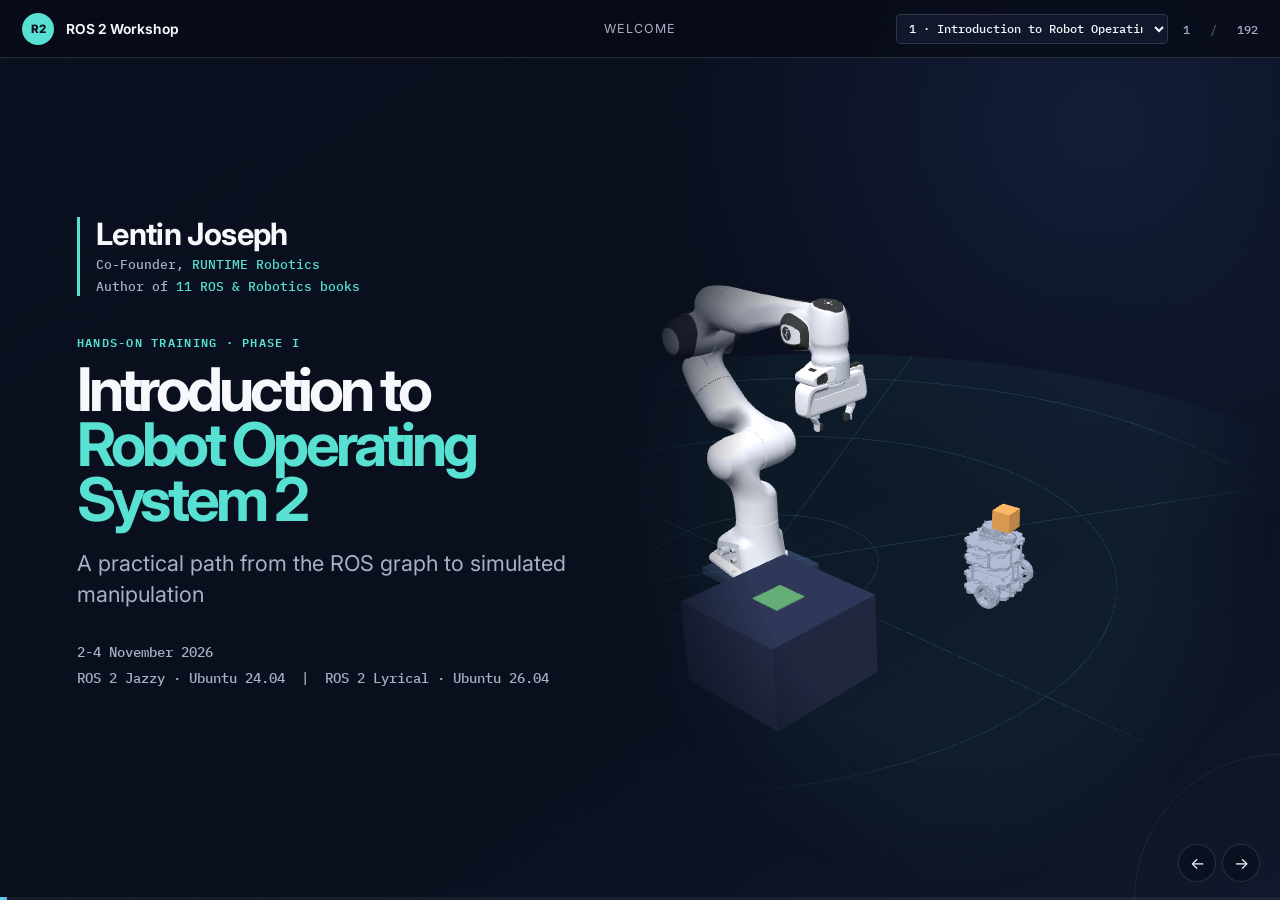
==== commit 79dd6fcb: "Fix everything from the full review; simplify slide 4; release v1.2 - slide 4: see it, watch it, do " ====
--- a/index.html
+++ b/index.html
@@ -10,7 +10,7 @@
   <link rel="preconnect" href="https://fonts.googleapis.com">
   <link rel="preconnect" href="https://fonts.gstatic.com" crossorigin>
   <link href="https://fonts.googleapis.com/css2?family=IBM+Plex+Mono:wght@400;500;600&family=Inter:wght@400;500;600;700;800&display=swap" rel="stylesheet">
-  <link rel="stylesheet" href="styles.css?v=42">
+  <link rel="stylesheet" href="styles.css?v=51">
 </head>
 <body>
   <header class="deck-chrome" aria-label="Presentation controls">
@@ -51,35 +51,34 @@
       <div class="agenda-days">
         <article class="agenda-day"><p class="day-number">Day 1 · Monday</p><h3>ROS 2 communication</h3><ol><li><time>09:30</time> Architecture</li><li><time>11:15</time> Topics and messages</li><li><time>13:30</time> Services and actions</li><li><time>15:15</time> Parameters, timers, launch</li></ol></article>
         <article class="agenda-day"><p class="day-number">Day 2 · Tuesday</p><h3>Model and simulation</h3><ol><li><time>09:30</time> TF2 and coordinates</li><li><time>11:15</time> URDF robot modeling</li><li><time>13:30</time> Gazebo simulation</li><li><time>15:15</time> Sensor simulation</li></ol></article>
-        <article class="agenda-day"><p class="day-number">Day 3 · Wednesday</p><h3>Robot manipulation</h3><ol><li><time>09:30</time> Manipulator fundamentals</li><li><time>11:15</time> ros2_control and MoveIt 2</li><li><time>13:30</time> Motion planning</li><li><time>15:15</time> Cartesian motion and grasping</li></ol></article>
+        <article class="agenda-day"><p class="day-number">Day 3 · Wednesday</p><h3>Robot manipulation</h3><ol><li><time>09:30</time> Manipulator fundamentals</li><li><time>11:15</time> ros2_control and MoveIt 2</li><li><time>13:30</time> Motion planning</li><li><time>15:15</time> Perception, Cartesian motion, grasping</li></ol></article>
       </div>
       <svg class="ros-anim" viewBox="0 0 900 122" role="img" aria-label="Twelve session blocks fill in one after another, four per day, coloured by day, while a small rover moves along the top: communicate on Day 1, model and simulate on Day 2, manipulate on Day 3.">
-        <g opacity="0"><rect class="req" x="10.0" y="34" width="68" height="36" rx="4" opacity=".85"/><text class="code" x="44.0" y="88" text-anchor="middle" style="font-size:9px">Architecture</text><animate attributeName="opacity" dur="14s" repeatCount="indefinite" calcMode="discrete" values="0;1" keyTimes="0;0.03"/></g><g opacity="0"><rect class="req" x="83.5" y="34" width="68" height="36" rx="4" opacity=".85"/><text class="code" x="117.5" y="88" text-anchor="middle" style="font-size:9px">Topics</text><animate attributeName="opacity" dur="14s" repeatCount="indefinite" calcMode="discrete" values="0;1" keyTimes="0;0.1"/></g><g opacity="0"><rect class="req" x="157.0" y="34" width="68" height="36" rx="4" opacity=".85"/><text class="code" x="191.0" y="88" text-anchor="middle" style="font-size:9px">Services</text><animate attributeName="opacity" dur="14s" repeatCount="indefinite" calcMode="discrete" values="0;1" keyTimes="0;0.17"/></g><g opacity="0"><rect class="req" x="230.5" y="34" width="68" height="36" rx="4" opacity=".85"/><text class="code" x="264.5" y="88" text-anchor="middle" style="font-size:9px">Launch</text><animate attributeName="opacity" dur="14s" repeatCount="indefinite" calcMode="discrete" values="0;1" keyTimes="0;0.24"/></g><g opacity="0"><rect class="fb" x="304.0" y="34" width="68" height="36" rx="4" opacity=".85"/><text class="code" x="338.0" y="88" text-anchor="middle" style="font-size:9px">TF2</text><animate attributeName="opacity" dur="14s" repeatCount="indefinite" calcMode="discrete" values="0;1" keyTimes="0;0.31"/></g><g opacity="0"><rect class="fb" x="377.5" y="34" width="68" height="36" rx="4" opacity=".85"/><text class="code" x="411.5" y="88" text-anchor="middle" style="font-size:9px">URDF</text><animate attributeName="opacity" dur="14s" repeatCount="indefinite" calcMode="discrete" values="0;1" keyTimes="0;0.38"/></g><g opacity="0"><rect class="fb" x="451.0" y="34" width="68" height="36" rx="4" opacity=".85"/><text class="code" x="485.0" y="88" text-anchor="middle" style="font-size:9px">Gazebo</text><animate attributeName="opacity" dur="14s" repeatCount="indefinite" calcMode="discrete" values="0;1" keyTimes="0;0.45"/></g><g opacity="0"><rect class="fb" x="524.5" y="34" width="68" height="36" rx="4" opacity=".85"/><text class="code" x="558.5" y="88" text-anchor="middle" style="font-size:9px">Sensors</text><animate attributeName="opacity" dur="14s" repeatCount="indefinite" calcMode="discrete" values="0;1" keyTimes="0;0.52"/></g><g opacity="0"><rect class="res" x="598.0" y="34" width="68" height="36" rx="4" opacity=".85"/><text class="code" x="632.0" y="88" text-anchor="middle" style="font-size:9px">Manipulators</text><animate attributeName="opacity" dur="14s" repeatCount="indefinite" calcMode="discrete" values="0;1" keyTimes="0;0.59"/></g><g opacity="0"><rect class="res" x="671.5" y="34" width="68" height="36" rx="4" opacity=".85"/><text class="code" x="705.5" y="88" text-anchor="middle" style="font-size:9px">ros2_control</text><animate attributeName="opacity" dur="14s" repeatCount="indefinite" calcMode="discrete" values="0;1" keyTimes="0;0.66"/></g><g opacity="0"><rect class="res" x="745.0" y="34" width="68" height="36" rx="4" opacity=".85"/><text class="code" x="779.0" y="88" text-anchor="middle" style="font-size:9px">Planning</text><animate attributeName="opacity" dur="14s" repeatCount="indefinite" calcMode="discrete" values="0;1" keyTimes="0;0.73"/></g><g opacity="0"><rect class="res" x="818.5" y="34" width="68" height="36" rx="4" opacity=".85"/><text class="code" x="852.5" y="88" text-anchor="middle" style="font-size:9px">Grasping</text><animate attributeName="opacity" dur="14s" repeatCount="indefinite" calcMode="discrete" values="0;1" keyTimes="0;0.8"/></g><g><g transform="translate(0 20) scale(0.8)"><rect class="robot-body" x="-22" y="-14" width="44" height="20" rx="6"/><circle class="wheel" cx="-12" cy="8" r="7"/><circle class="wheel" cx="12" cy="8" r="7"/><rect class="robot-part" x="-4" y="-24" width="8" height="10"/><circle class="lens" cx="0" cy="-26" r="4"/></g><animateTransform attributeName="transform" type="translate" dur="14s" repeatCount="indefinite" calcMode="spline" keySplines="0.45 0 0.2 1;0.45 0 0.2 1;0.45 0 0.2 1;0.45 0 0.2 1;0.45 0 0.2 1;0.45 0 0.2 1;0.45 0 0.2 1;0.45 0 0.2 1;0.45 0 0.2 1;0.45 0 0.2 1;0.45 0 0.2 1;0.45 0 0.2 1" values="30.0 0;103.5 0;177.0 0;250.5 0;324.0 0;397.5 0;471.0 0;544.5 0;618.0 0;691.5 0;765.0 0;838.5 0;838.5 0" keyTimes="0;0.10;0.17;0.24;0.31;0.38;0.45;0.52;0.59;0.66;0.73;0.80;1"/></g><text class="k" x="155" y="114">Day 1 · communicate</text><text class="k" x="450" y="114">Day 2 · model and simulate</text><text class="k" x="745" y="114">Day 3 · manipulate</text>
-      </svg>
-
-      <p class="faculty-line">Pre-read: Linux and Python essentials · Before 09:30 on Day 1: Inside a robot, ROS 2 overview and install check · Capstone: take-home or within the final Day 3 lab</p>
+        <g opacity="0"><rect class="req" x="10.0" y="34" width="68" height="36" rx="4" opacity=".85"/><text class="code" x="44.0" y="88" text-anchor="middle" style="font-size:9px">Architecture</text><animate attributeName="opacity" dur="14s" repeatCount="indefinite" calcMode="discrete" values="0;1" keyTimes="0;0.03"/></g><g opacity="0"><rect class="req" x="83.5" y="34" width="68" height="36" rx="4" opacity=".85"/><text class="code" x="117.5" y="88" text-anchor="middle" style="font-size:9px">Topics</text><animate attributeName="opacity" dur="14s" repeatCount="indefinite" calcMode="discrete" values="0;1" keyTimes="0;0.1"/></g><g opacity="0"><rect class="req" x="157.0" y="34" width="68" height="36" rx="4" opacity=".85"/><text class="code" x="191.0" y="88" text-anchor="middle" style="font-size:9px">Services</text><animate attributeName="opacity" dur="14s" repeatCount="indefinite" calcMode="discrete" values="0;1" keyTimes="0;0.17"/></g><g opacity="0"><rect class="req" x="230.5" y="34" width="68" height="36" rx="4" opacity=".85"/><text class="code" x="264.5" y="88" text-anchor="middle" style="font-size:9px">Launch</text><animate attributeName="opacity" dur="14s" repeatCount="indefinite" calcMode="discrete" values="0;1" keyTimes="0;0.24"/></g><g opacity="0"><rect class="fb" x="304.0" y="34" width="68" height="36" rx="4" opacity=".85"/><text class="code" x="338.0" y="88" text-anchor="middle" style="font-size:9px">TF2</text><animate attributeName="opacity" dur="14s" repeatCount="indefinite" calcMode="discrete" values="0;1" keyTimes="0;0.31"/></g><g opacity="0"><rect class="fb" x="377.5" y="34" width="68" height="36" rx="4" opacity=".85"/><text class="code" x="411.5" y="88" text-anchor="middle" style="font-size:9px">URDF</text><animate attributeName="opacity" dur="14s" repeatCount="indefinite" calcMode="discrete" values="0;1" keyTimes="0;0.38"/></g><g opacity="0"><rect class="fb" x="451.0" y="34" width="68" height="36" rx="4" opacity=".85"/><text class="code" x="485.0" y="88" text-anchor="middle" style="font-size:9px">Gazebo</text><animate attributeName="opacity" dur="14s" repeatCount="indefinite" calcMode="discrete" values="0;1" keyTimes="0;0.45"/></g><g opacity="0"><rect class="fb" x="524.5" y="34" width="68" height="36" rx="4" opacity=".85"/><text class="code" x="558.5" y="88" text-anchor="middle" style="font-size:9px">Sensors</text><animate attributeName="opacity" dur="14s" repeatCount="indefinite" calcMode="discrete" values="0;1" keyTimes="0;0.52"/></g><g opacity="0"><rect class="res" x="598.0" y="34" width="68" height="36" rx="4" opacity=".85"/><text class="code" x="632.0" y="88" text-anchor="middle" style="font-size:9px">Manipulators</text><animate attributeName="opacity" dur="14s" repeatCount="indefinite" calcMode="discrete" values="0;1" keyTimes="0;0.59"/></g><g opacity="0"><rect class="res" x="671.5" y="34" width="68" height="36" rx="4" opacity=".85"/><text class="code" x="705.5" y="88" text-anchor="middle" style="font-size:9px">ros2_control</text><animate attributeName="opacity" dur="14s" repeatCount="indefinite" calcMode="discrete" values="0;1" keyTimes="0;0.66"/></g><g opacity="0"><rect class="res" x="745.0" y="34" width="68" height="36" rx="4" opacity=".85"/><text class="code" x="779.0" y="88" text-anchor="middle" style="font-size:9px">Planning</text><animate attributeName="opacity" dur="14s" repeatCount="indefinite" calcMode="discrete" values="0;1" keyTimes="0;0.73"/></g><g opacity="0"><rect class="res" x="818.5" y="34" width="68" height="36" rx="4" opacity=".85"/><text class="code" x="852.5" y="88" text-anchor="middle" style="font-size:9px">Vision, grasp</text><animate attributeName="opacity" dur="14s" repeatCount="indefinite" calcMode="discrete" values="0;1" keyTimes="0;0.8"/></g><g><g transform="translate(0 20) scale(0.8)"><rect class="robot-body" x="-22" y="-14" width="44" height="20" rx="6"/><circle class="wheel" cx="-12" cy="8" r="7"/><circle class="wheel" cx="12" cy="8" r="7"/><rect class="robot-part" x="-4" y="-24" width="8" height="10"/><circle class="lens" cx="0" cy="-26" r="4"/></g><animateTransform attributeName="transform" type="translate" dur="14s" repeatCount="indefinite" calcMode="spline" keySplines="0.45 0 0.2 1;0.45 0 0.2 1;0.45 0 0.2 1;0.45 0 0.2 1;0.45 0 0.2 1;0.45 0 0.2 1;0.45 0 0.2 1;0.45 0 0.2 1;0.45 0 0.2 1;0.45 0 0.2 1;0.45 0 0.2 1;0.45 0 0.2 1" values="30.0 0;103.5 0;177.0 0;250.5 0;324.0 0;397.5 0;471.0 0;544.5 0;618.0 0;691.5 0;765.0 0;838.5 0;838.5 0" keyTimes="0;0.10;0.17;0.24;0.31;0.38;0.45;0.52;0.59;0.66;0.73;0.80;1"/></g><text class="k" x="155" y="114">Day 1 · communicate</text><text class="k" x="450" y="114">Day 2 · model and simulate</text><text class="k" x="745" y="114">Day 3 · manipulate</text>
+      </svg>
+
+      <p class="faculty-line">Pre-read: Linux and Python essentials (self-study) · Pre-session before Day 1, about 2 hours: Inside a robot, ROS 2 overview, install check · Capstone: take-home or within the final Day 3 lab</p>
       <p class="faculty-line">Morning faculty: Shri. Lentin Joseph · Afternoon faculty: Shri. Adarsh R S</p>
-      <aside class="notes">This agenda follows the supplied Phase I programme. Before Day 1, the Inside a robot chapter (about 60 minutes, all interactive) follows sense, think, act on the workshop arm: sensors, computers, actuators, and why ROS 2 is needed; it leads into the ROS 2 overview. Slides marked Optional in their eyebrow can be skipped to keep each 90-minute block on time. Breaks are scheduled between each 90-minute block.</aside>
+      <aside class="notes">This agenda follows the supplied Phase I programme. A pre-session of about 2 hours, the afternoon before Day 1 or online, covers the Inside a robot chapter (about 60 minutes, all interactive: sense, think, act on the workshop arm), the ROS 2 overview, and the install check, so Day 1 starts at 09:30 with every laptop ready. Slides marked Optional in their eyebrow can be skipped to keep each 90-minute block on time: on Day 1 the C++ publisher and subscriber, executors, launch substitutions, event handlers and XML/YAML launch files, and the action interface, server and client code; on Day 2 the tf2 broadcaster and listener code; in the primer the sensor and actuator galleries, loop rates and the mobile-robot anatomy. Breaks are scheduled between each 90-minute block.</aside>
     </section>
 
     <section class="slide" data-section="Welcome" data-title="How the workshop works">
-      <div class="slide-head"><p class="eyebrow">Learning rhythm</p><h2>How the workshop works</h2></div>
-      <div class="learning-loop">
-        <div data-step><span>01</span><strong>See the idea</strong><p>Start with one diagram and one concrete robot example.</p></div>
-        <div data-step><span>02</span><strong>Inspect the system</strong><p>Use ROS 2 tools before writing or changing code.</p></div>
-        <div data-step><span>03</span><strong>Try one change</strong><p>Run a focused exercise with a visible expected result.</p></div>
-        <div data-step><span>04</span><strong>Explain the evidence</strong><p>Describe what changed and which observation proves it.</p></div>
-      </div>
-      <svg class="ros-anim" viewBox="0 0 900 175" role="img" aria-label="A four-step loop with turtlesim. See: a teleop node sends /cmd_vel to turtlesim. Inspect: ros2 topic echo shows linear.x 1.0. Try: linear.x changes to 2.0 and the turtle goes further. Explain: a plot of pose.x shows the evidence, twice as fast, and the loop returns to the start.">
-        <rect class="node" x="10" y="10" width="205" height="130" rx="8"/><text class="k" x="112" y="28">See the idea</text><rect x="10" y="10" width="205" height="130" rx="8" fill="none" stroke="var(--cyan)" stroke-width="3" opacity="0"><animate attributeName="opacity" dur="16s" repeatCount="indefinite" calcMode="discrete" values="0;1;0" keyTimes="0;0.001;0.25"/></rect><g class="packet"><rect class="req" x="-11" y="-11" width="22" height="22" rx="5"/><animateMotion dur="16s" repeatCount="indefinite" calcMode="spline" keySplines="0 0 1 1;0.45 0 0.2 1;0 0 1 1" path="M215,75 L235,75" keyPoints="0;0;1;1" keyTimes="0;0.23;0.25;1"/><animate attributeName="opacity" dur="16s" repeatCount="indefinite" calcMode="discrete" values="0;1;0" keyTimes="0;0.23;0.25"/></g><rect class="node" x="235" y="10" width="205" height="130" rx="8"/><text class="k" x="337" y="28">Inspect the system</text><rect x="235" y="10" width="205" height="130" rx="8" fill="none" stroke="var(--cyan)" stroke-width="3" opacity="0"><animate attributeName="opacity" dur="16s" repeatCount="indefinite" calcMode="discrete" values="0;1;0" keyTimes="0;0.25;0.5"/></rect><g class="packet"><rect class="req" x="-11" y="-11" width="22" height="22" rx="5"/><animateMotion dur="16s" repeatCount="indefinite" calcMode="spline" keySplines="0 0 1 1;0.45 0 0.2 1;0 0 1 1" path="M440,75 L460,75" keyPoints="0;0;1;1" keyTimes="0;0.48;0.5;1"/><animate attributeName="opacity" dur="16s" repeatCount="indefinite" calcMode="discrete" values="0;1;0" keyTimes="0;0.48;0.5"/></g><rect class="node" x="460" y="10" width="205" height="130" rx="8"/><text class="k" x="562" y="28">Try one change</text><rect x="460" y="10" width="205" height="130" rx="8" fill="none" stroke="var(--cyan)" stroke-width="3" opacity="0"><animate attributeName="opacity" dur="16s" repeatCount="indefinite" calcMode="discrete" values="0;1;0" keyTimes="0;0.5;0.75"/></rect><g class="packet"><rect class="req" x="-11" y="-11" width="22" height="22" rx="5"/><animateMotion dur="16s" repeatCount="indefinite" calcMode="spline" keySplines="0 0 1 1;0.45 0 0.2 1;0 0 1 1" path="M665,75 L685,75" keyPoints="0;0;1;1" keyTimes="0;0.73;0.75;1"/><animate attributeName="opacity" dur="16s" repeatCount="indefinite" calcMode="discrete" values="0;1;0" keyTimes="0;0.73;0.75"/></g><rect class="node" x="685" y="10" width="205" height="130" rx="8"/><text class="k" x="787" y="28">Explain the evidence</text><rect x="685" y="10" width="205" height="130" rx="8" fill="none" stroke="var(--cyan)" stroke-width="3" opacity="0"><animate attributeName="opacity" dur="16s" repeatCount="indefinite" calcMode="discrete" values="0;1" keyTimes="0;0.75"/></rect><ellipse class="node" cx="70" cy="80" rx="44" ry="15"/><text class="s" x="70" y="80">teleop</text><text class="code" x="120" y="62">/cmd_vel</text><ellipse class="node" cx="160" cy="110" rx="46" ry="15"/><text class="s" x="160" y="110">turtlesim</text><path class="edge" d="M90,93 L130,100"/><clipPath id="tc73"><rect x="246" y="51" height="22" width="0"><animate attributeName="width" dur="16s" repeatCount="indefinite" values="0;0;142;142" keyTimes="0;0.26;0.29000000000000004;1"/></rect></clipPath><text class="code" x="248" y="62" clip-path="url(#tc73)">$ ros2 topic echo</text><text class="code ok" x="248" y="84" opacity="0">linear.x: 1.0<animate attributeName="opacity" dur="16s" repeatCount="indefinite" calcMode="discrete" values="0;1" keyTimes="0;0.3"/></text><text class="code ok" x="248" y="102" opacity="0">angular.z: 0.0<animate attributeName="opacity" dur="16s" repeatCount="indefinite" calcMode="discrete" values="0;1" keyTimes="0;0.3"/></text><clipPath id="tc74"><rect x="471" y="51" height="22" width="0"><animate attributeName="width" dur="16s" repeatCount="indefinite" values="0;0;158;158" keyTimes="0;0.52;0.56;1"/></rect></clipPath><text class="code" x="473" y="62" clip-path="url(#tc74)">linear.x: 1.0 → 2.0</text><g><g transform="translate(0 0) rotate(0)"><g class="turtle"><circle cx="-2" cy="-9" r="3"/><circle cx="-2" cy="9" r="3"/><circle cx="7" cy="-8" r="3"/><circle cx="7" cy="8" r="3"/><circle cx="13" r="4.5"/><ellipse rx="11" ry="9" class="shell"/></g></g><animateTransform attributeName="transform" type="translate" dur="16s" repeatCount="indefinite" calcMode="discrete" values="480 110;480 110;560 110;560 110;480 110;480 110;650 110" keyTimes="0;.5;.56;.6;.6;.62;.72"/></g><polyline points="700,120 740,110 780,96 820,74 860,46" fill="none" stroke="var(--orange)" stroke-width="2"/><text class="code" x="700" y="62">pose.x over time</text><g opacity="0"><text class="code ok" x="760" y="128">✓ twice as fast</text><animate attributeName="opacity" dur="16s" repeatCount="indefinite" calcMode="discrete" values="0;1" keyTimes="0;0.82"/></g><path class="trail" d="M787,140 C787,170 112,170 112,140"/><g class="packet"><rect class="fb" x="-11" y="-11" width="22" height="22" rx="5"/><animateMotion dur="16s" repeatCount="indefinite" calcMode="spline" keySplines="0 0 1 1;0.45 0 0.2 1;0 0 1 1" path="M787,140 C787,170 112,170 112,140" keyPoints="0;0;1;1" keyTimes="0;0.95;0.999;1"/><animate attributeName="opacity" dur="16s" repeatCount="indefinite" calcMode="discrete" values="0;1;0" keyTimes="0;0.95;0.999"/></g>
-      </svg>
-
-      <p class="callout">On slides with staged content, press <kbd>Space</kbd> or <kbd>→</kbd> to reveal the next step.</p>
-      <aside class="notes">Demonstrate the progressive reveal. Encourage participants to keep a terminal history and record the evidence that confirms each lab.</aside>
+      <div class="slide-head"><p class="eyebrow">Every 90-minute block</p><h2>How the workshop works</h2></div>
+      <div class="outcome-path session-flow">
+        <article><span>≈ 40 min</span><h3>See it</h3><p>Short ideas, each with a live diagram or 3D scene of a real robot.</p></article>
+        <article><span>≈ 10 min</span><h3>Watch it</h3><p>A live demo: the same idea in a terminal, RViz, or Gazebo.</p></article>
+        <article><span>≈ 40 min</span><h3>Do it</h3><p>A lab on your laptop with the workshop code. Each lab has a goal, the commands, and a <b>done when</b> check.</p></article>
+      </div>
+      <div class="session-help">
+        <p><b>Stuck?</b> Read the error first, then follow the debugging order on the last day's slides, then ask your neighbour, then raise a hand.</p>
+        <p><b>All code:</b> <code>github.com/runtimerobotics/ros2_workshop_code</code> · each lab is <code>labs/NN_*.md</code></p>
+        <p class="keys"><kbd>→</kbd> next <kbd>←</kbd> back <kbd>O</kbd> overview <kbd>K</kbd> pause an animation <kbd>?</kbd> all keys</p>
+      </div>
+      <aside class="notes">Keep this short: it sets expectations for every block. Concepts are short and visual, the demo shows the same idea on a real tool, and the lab is where learning happens, so protect lab time and skip slides marked Optional if a block runs late. Point at the repository: every lab command in the slides is in labs/ with what "done" looks like. Ask participants to keep their terminal history.</aside>
     </section>
 
     <section class="slide section-break" data-section="Welcome · Inside a robot" data-title="Inside a robot">
-      <p class="chapter-number">00</p><p class="eyebrow">Before Day 1 · robotics primer</p><h2>Inside a robot</h2><p class="chapter-prompt">What is a robot made of, and why does it need software like ROS 2?</p>
+      <p class="chapter-number">00</p><p class="eyebrow">Pre-session · robotics primer</p><h2>Inside a robot</h2><p class="chapter-prompt">What is a robot made of, and why does it need software like ROS 2?</p>
       <svg class="ros-anim" viewBox="0 0 900 210" role="img" aria-label="A loop of three stages: sense, where sensors measure; think, where a computer decides; act, where motors move. A packet travels from sense to think to act, then around a return path labelled the world changes, back to sense.">
         <rect class="pill" x="90" y="40" width="180" height="64" rx="32"/><text class="s" x="180" y="64">Sense</text><text class="k" x="180" y="86">sensors measure</text><rect class="pill" x="360" y="40" width="180" height="64" rx="32"/><text class="s" x="450" y="64">Think</text><text class="k" x="450" y="86">a computer decides</text><rect class="pill" x="630" y="40" width="180" height="64" rx="32"/><text class="s" x="720" y="64">Act</text><text class="k" x="720" y="86">motors move</text><path class="wire" d="M270,72 L360,72"/><path class="wire" d="M540,72 L630,72"/><path class="trail" d="M720,104 C720,190 180,190 180,104"/><text class="k" x="450" y="196">the world changes · repeat</text><g class="packet"><rect class="req" x="-11" y="-11" width="22" height="22" rx="5"/><animateMotion dur="6s" repeatCount="indefinite" calcMode="spline" keySplines="0 0 1 1;0.45 0 0.2 1;0 0 1 1" path="M270,72 L360,72" keyPoints="0;0;1;1" keyTimes="0;0.02;0.2;1"/><animate attributeName="opacity" dur="6s" repeatCount="indefinite" calcMode="discrete" values="0;1;0" keyTimes="0;0.02;0.2"/></g><rect class="flash" x="357" y="37" width="186" height="70" rx="34" opacity="0"><animate attributeName="opacity" dur="6s" repeatCount="indefinite" values="0;0;1;0;0" keyTimes="0;0.2;0.20500000000000002;0.27;1"/></rect><g class="packet"><rect class="fb" x="-11" y="-11" width="22" height="22" rx="5"/><animateMotion dur="6s" repeatCount="indefinite" calcMode="spline" keySplines="0 0 1 1;0.45 0 0.2 1;0 0 1 1" path="M540,72 L630,72" keyPoints="0;0;1;1" keyTimes="0;0.34;0.52;1"/><animate attributeName="opacity" dur="6s" repeatCount="indefinite" calcMode="discrete" values="0;1;0" keyTimes="0;0.34;0.52"/></g><rect class="flash" x="627" y="37" width="186" height="70" rx="34" opacity="0"><animate attributeName="opacity" dur="6s" repeatCount="indefinite" values="0;0;1;0;0" keyTimes="0;0.52;0.525;0.5900000000000001;1"/></rect><g class="packet"><rect class="res" x="-11" y="-11" width="22" height="22" rx="5"/><animateMotion dur="6s" repeatCount="indefinite" calcMode="spline" keySplines="0 0 1 1;0.45 0 0.2 1;0 0 1 1" path="M720,104 C720,190 180,190 180,104" keyPoints="0;0;1;1" keyTimes="0;0.6;0.95;1"/><animate attributeName="opacity" dur="6s" repeatCount="indefinite" calcMode="discrete" values="0;1;0" keyTimes="0;0.6;0.95"/></g><rect class="flash" x="87" y="37" width="186" height="70" rx="34" opacity="0"><animate attributeName="opacity" dur="6s" repeatCount="indefinite" values="0;0;1;0;0" keyTimes="0;0.95;0.955;0.999;1"/></rect>
       </svg>
@@ -229,7 +228,7 @@
     </section>
 
     <section class="slide section-break" data-section="Welcome · ROS 2 overview" data-title="ROS 2 overview">
-      <p class="chapter-number">ROS</p><p class="eyebrow">Before Day 1 · overview</p><h2>What ROS 2 is and why it exists</h2><p class="chapter-prompt">Where did ROS come from, and what changed in ROS 2?</p>
+      <p class="chapter-number">ROS</p><p class="eyebrow">Pre-session · overview</p><h2>What ROS 2 is and why it exists</h2><p class="chapter-prompt">Where did ROS come from, and what changed in ROS 2?</p>
       <svg class="ros-anim" viewBox="0 0 900 200" role="img" aria-label="Left, ROS 1: four nodes talk through one central master, which then fails, marked single point of failure. Right, ROS 2: five nodes form a mesh and messages pass directly between peers.">
         <text class="k" x="180" y="16">ROS 1 · 2007</text><text class="k" x="700" y="16">ROS 2 · 2017</text><circle class="joint" cx="175" cy="105" r="12"/><text class="k" x="175" y="134">master</text><line class="divider" x1="175" y1="105" x2="120" y2="60"/><circle class="deco-node" cx="120" cy="60" r="9"/><line class="divider" x1="175" y1="105" x2="240" y2="50"/><circle class="deco-node" cx="240" cy="50" r="9"/><line class="divider" x1="175" y1="105" x2="90" y2="150"/><circle class="deco-node" cx="90" cy="150" r="9"/><line class="divider" x1="175" y1="105" x2="260" y2="160"/><circle class="deco-node" cx="260" cy="160" r="9"/><g class="packet"><rect class="res" x="-11" y="-11" width="22" height="22" rx="5"/><animateMotion dur="9s" repeatCount="indefinite" calcMode="spline" keySplines="0 0 1 1;0.45 0 0.2 1;0 0 1 1" path="M120,60 L175,105" keyPoints="0;0;1;1" keyTimes="0;0.04;0.1;1"/><animate attributeName="opacity" dur="9s" repeatCount="indefinite" calcMode="discrete" values="0;1;0" keyTimes="0;0.04;0.1"/></g><g class="packet"><rect class="res" x="-11" y="-11" width="22" height="22" rx="5"/><animateMotion dur="9s" repeatCount="indefinite" calcMode="spline" keySplines="0 0 1 1;0.45 0 0.2 1;0 0 1 1" path="M240,50 L175,105" keyPoints="0;0;1;1" keyTimes="0;0.14;0.2;1"/><animate attributeName="opacity" dur="9s" repeatCount="indefinite" calcMode="discrete" values="0;1;0" keyTimes="0;0.14;0.2"/></g><g class="packet"><rect class="res" x="-11" y="-11" width="22" height="22" rx="5"/><animateMotion dur="9s" repeatCount="indefinite" calcMode="spline" keySplines="0 0 1 1;0.45 0 0.2 1;0 0 1 1" path="M90,150 L175,105" keyPoints="0;0;1;1" keyTimes="0;0.24;0.3;1"/><animate attributeName="opacity" dur="9s" repeatCount="indefinite" calcMode="discrete" values="0;1;0" keyTimes="0;0.24;0.3"/></g><g class="packet"><rect class="res" x="-11" y="-11" width="22" height="22" rx="5"/><animateMotion dur="9s" repeatCount="indefinite" calcMode="spline" keySplines="0 0 1 1;0.45 0 0.2 1;0 0 1 1" path="M260,160 L175,105" keyPoints="0;0;1;1" keyTimes="0;0.34;0.4;1"/><animate attributeName="opacity" dur="9s" repeatCount="indefinite" calcMode="discrete" values="0;1;0" keyTimes="0;0.34;0.4"/></g><circle class="burst bad" cx="175" cy="105" r="4" opacity="0"><animate attributeName="r" dur="9s" repeatCount="indefinite" values="4;4;30;30" keyTimes="0;0.5;0.5700000000000001;1"/><animate attributeName="opacity" dur="9s" repeatCount="indefinite" values="0;0;1;0;0" keyTimes="0;0.5;0.505;0.5700000000000001;1"/></circle><g opacity="0"><line class="xmark" x1="163" y1="93" x2="187" y2="117"/><line class="xmark" x1="187" y1="93" x2="163" y2="117"/><text class="code hot" x="120" y="194">single point of failure</text><animate attributeName="opacity" dur="9s" repeatCount="indefinite" calcMode="discrete" values="0;1" keyTimes="0;0.5"/></g><path class="wire" d="M330,105 L560,105"/><path d="M552,99 L562,105 L552,111" fill="var(--blue)"/><line class="divider" x1="640" y1="60" x2="760" y2="50"/><line class="divider" x1="640" y1="60" x2="620" y2="150"/><line class="divider" x1="640" y1="60" x2="780" y2="160"/><line class="divider" x1="640" y1="60" x2="700" y2="105"/><line class="divider" x1="760" y1="50" x2="620" y2="150"/><line class="divider" x1="760" y1="50" x2="780" y2="160"/><line class="divider" x1="760" y1="50" x2="700" y2="105"/><line class="divider" x1="620" y1="150" x2="780" y2="160"/><line class="divider" x1="620" y1="150" x2="700" y2="105"/><line class="divider" x1="780" y1="160" x2="700" y2="105"/><circle class="deco-node" cx="640" cy="60" r="9"/><circle class="deco-node" cx="760" cy="50" r="9"/><circle class="deco-node" cx="620" cy="150" r="9"/><circle class="deco-node" cx="780" cy="160" r="9"/><circle class="deco-node" cx="700" cy="105" r="9"/><g class="packet"><rect class="req" x="-11" y="-11" width="22" height="22" rx="5"/><animateMotion dur="9s" repeatCount="indefinite" calcMode="spline" keySplines="0 0 1 1;0.45 0 0.2 1;0 0 1 1" path="M640,60 L760,50" keyPoints="0;0;1;1" keyTimes="0;0.55;0.61;1"/><animate attributeName="opacity" dur="9s" repeatCount="indefinite" calcMode="discrete" values="0;1;0" keyTimes="0;0.55;0.61"/></g><g class="packet"><rect class="req" x="-11" y="-11" width="22" height="22" rx="5"/><animateMotion dur="9s" repeatCount="indefinite" calcMode="spline" keySplines="0 0 1 1;0.45 0 0.2 1;0 0 1 1" path="M760,50 L780,160" keyPoints="0;0;1;1" keyTimes="0;0.62;0.68;1"/><animate attributeName="opacity" dur="9s" repeatCount="indefinite" calcMode="discrete" values="0;1;0" keyTimes="0;0.62;0.68"/></g><g class="packet"><rect class="req" x="-11" y="-11" width="22" height="22" rx="5"/><animateMotion dur="9s" repeatCount="indefinite" calcMode="spline" keySplines="0 0 1 1;0.45 0 0.2 1;0 0 1 1" path="M620,150 L640,60" keyPoints="0;0;1;1" keyTimes="0;0.69;0.75;1"/><animate attributeName="opacity" dur="9s" repeatCount="indefinite" calcMode="discrete" values="0;1;0" keyTimes="0;0.69;0.75"/></g><g class="packet"><rect class="req" x="-11" y="-11" width="22" height="22" rx="5"/><animateMotion dur="9s" repeatCount="indefinite" calcMode="spline" keySplines="0 0 1 1;0.45 0 0.2 1;0 0 1 1" path="M780,160 L620,150" keyPoints="0;0;1;1" keyTimes="0;0.76;0.82;1"/><animate attributeName="opacity" dur="9s" repeatCount="indefinite" calcMode="discrete" values="0;1;0" keyTimes="0;0.76;0.82"/></g><g class="packet"><rect class="req" x="-11" y="-11" width="22" height="22" rx="5"/><animateMotion dur="9s" repeatCount="indefinite" calcMode="spline" keySplines="0 0 1 1;0.45 0 0.2 1;0 0 1 1" path="M700,105 L700,105" keyPoints="0;0;1;1" keyTimes="0;0.83;0.89;1"/><animate attributeName="opacity" dur="9s" repeatCount="indefinite" calcMode="discrete" values="0;1;0" keyTimes="0;0.83;0.89"/></g><g class="packet"><rect class="req" x="-11" y="-11" width="22" height="22" rx="5"/><animateMotion dur="9s" repeatCount="indefinite" calcMode="spline" keySplines="0 0 1 1;0.45 0 0.2 1;0 0 1 1" path="M640,60 L760,50" keyPoints="0;0;1;1" keyTimes="0;0.9;0.96;1"/><animate attributeName="opacity" dur="9s" repeatCount="indefinite" calcMode="discrete" values="0;1;0" keyTimes="0;0.9;0.96"/></g><text class="cap" x="640" y="190" opacity="0">peers find each other: nothing in the middle to fail<animate attributeName="opacity" dur="9s" repeatCount="indefinite" calcMode="discrete" values="0;1" keyTimes="0;0.55"/></text>
       </svg>
@@ -344,7 +343,7 @@
       <div class="slide-head"><p class="eyebrow">Linux terminal · 1 of 3</p><h2>Navigate the file system</h2></div>
       
       <svg class="ros-anim tall" viewBox="0 0 900 300" role="img" aria-label="A terminal runs mkdir, cd, nano, cp, mv, ls, rm, cd .., pwd and cat. Beside it a folder tree grows: ros2_ws and src appear, a.py is created, copied to b.py, b.py renamed to talker.py, a.py deleted, and an orange you-are-here marker moves into src and back up to ros2_ws.">
-        <rect class="term" x="10" y="10" width="450" height="280" rx="6"/><rect class="termbar" x="10" y="10" width="450" height="22" rx="6"/><circle class="dot0" cx="24" cy="21" r="4"/><circle class="dot1" cx="37" cy="21" r="4"/><circle class="dot2" cx="50" cy="21" r="4"/><text class="k" x="235.0" y="22">bash · Tab completes names</text><clipPath id="tc40"><rect x="22" y="39.0" height="22" width="0"><animate attributeName="width" dur="16s" repeatCount="indefinite" values="0;0;198;198" keyTimes="0;0.02;0.05;1"/></rect></clipPath><text class="code" x="24" y="50.0" clip-path="url(#tc40)">$ mkdir -p ~/ros2_ws/src</text><clipPath id="tc41"><rect x="22" y="57.5" height="22" width="0"><animate attributeName="width" dur="16s" repeatCount="indefinite" values="0;0;150;150" keyTimes="0;0.1;0.13;1"/></rect></clipPath><text class="code" x="24" y="68.5" clip-path="url(#tc41)">$ cd ~/ros2_ws/src</text><clipPath id="tc42"><rect x="22" y="76.0" height="22" width="0"><animate attributeName="width" dur="16s" repeatCount="indefinite" values="0;0;95;95" keyTimes="0;0.18;0.21;1"/></rect></clipPath><text class="code" x="24" y="87.0" clip-path="url(#tc42)">$ nano a.py</text><clipPath id="tc43"><rect x="22" y="94.5" height="22" width="0"><animate attributeName="width" dur="16s" repeatCount="indefinite" values="0;0;119;119" keyTimes="0;0.26;0.29000000000000004;1"/></rect></clipPath><text class="code" x="24" y="105.5" clip-path="url(#tc43)">$ cp a.py b.py</text><clipPath id="tc44"><rect x="22" y="113.0" height="22" width="0"><animate attributeName="width" dur="16s" repeatCount="indefinite" values="0;0;158;158" keyTimes="0;0.34;0.37;1"/></rect></clipPath><text class="code" x="24" y="124.0" clip-path="url(#tc44)">$ mv b.py talker.py</text><clipPath id="tc45"><rect x="22" y="131.5" height="22" width="0"><animate attributeName="width" dur="16s" repeatCount="indefinite" values="0;0;71;71" keyTimes="0;0.42;0.44999999999999996;1"/></rect></clipPath><text class="code" x="24" y="142.5" clip-path="url(#tc45)">$ ls -la</text><text class="code" x="24" y="161.0" opacity="0">a.py  talker.py<animate attributeName="opacity" dur="16s" repeatCount="indefinite" calcMode="discrete" values="0;1" keyTimes="0;0.46"/></text><clipPath id="tc46"><rect x="22" y="168.5" height="22" width="0"><animate attributeName="width" dur="16s" repeatCount="indefinite" values="0;0;79;79" keyTimes="0;0.52;0.55;1"/></rect></clipPath><text class="code" x="24" y="179.5" clip-path="url(#tc46)">$ rm a.py</text><clipPath id="tc47"><rect x="22" y="187.0" height="22" width="0"><animate attributeName="width" dur="16s" repeatCount="indefinite" values="0;0;63;63" keyTimes="0;0.62;0.65;1"/></rect></clipPath><text class="code" x="24" y="198.0" clip-path="url(#tc47)">$ cd ..</text><clipPath id="tc48"><rect x="22" y="205.5" height="22" width="0"><animate attributeName="width" dur="16s" repeatCount="indefinite" values="0;0;48;48" keyTimes="0;0.7;0.73;1"/></rect></clipPath><text class="code" x="24" y="216.5" clip-path="url(#tc48)">$ pwd</text><text class="code ok" x="24" y="235.0" opacity="0">/home/ada/ros2_ws<animate attributeName="opacity" dur="16s" repeatCount="indefinite" calcMode="discrete" values="0;1" keyTimes="0;0.74"/></text><clipPath id="tc49"><rect x="22" y="242.5" height="22" width="0"><animate attributeName="width" dur="16s" repeatCount="indefinite" values="0;0;158;158" keyTimes="0;0.8;0.8300000000000001;1"/></rect></clipPath><text class="code" x="24" y="253.5" clip-path="url(#tc49)">$ cat src/talker.py</text><text class="code" x="24" y="272.0" opacity="0">print('hello')<animate attributeName="opacity" dur="16s" repeatCount="indefinite" calcMode="discrete" values="0;1" keyTimes="0;0.84"/></text><text class="code" x="560" y="52">/home/ada</text><path class="trail" d="M566,60 L566,96 L590,96"/><g opacity="0"><text class="code" x="596" y="100">ros2_ws/</text><path class="trail" d="M606,108 L606,146 L630,146"/><text class="code" x="636" y="150">src/</text><animate attributeName="opacity" dur="16s" repeatCount="indefinite" calcMode="discrete" values="0;1" keyTimes="0;0.05"/></g><path class="trail" d="M646,158 L646,236 L670,236" opacity=".9"/><g opacity="0"><text class="code" x="676" y="200">a.py</text><path class="trail" d="M646,196 L670,196"/><animate attributeName="opacity" dur="16s" repeatCount="indefinite" calcMode="discrete" values="0;1;0" keyTimes="0;0.21;0.56"/></g><g opacity="0"><line class="xmark" x1="672" y1="196" x2="712" y2="196"/><animate attributeName="opacity" dur="16s" repeatCount="indefinite" calcMode="discrete" values="0;1;0" keyTimes="0;0.54;0.58"/></g><g opacity="0"><text class="code" x="676" y="240">b.py</text><animate attributeName="opacity" dur="16s" repeatCount="indefinite" calcMode="discrete" values="0;1;0" keyTimes="0;0.3;0.38"/></g><g opacity="0"><text class="code" x="676" y="240">talker.py</text><animate attributeName="opacity" dur="16s" repeatCount="indefinite" calcMode="discrete" values="0;1" keyTimes="0;0.38"/></g><g class="packet"><rect class="req" x="-11" y="-11" width="22" height="22" rx="5"/><animateMotion dur="16s" repeatCount="indefinite" calcMode="spline" keySplines="0 0 1 1;0.45 0 0.2 1;0 0 1 1" path="M690,206 L690,232" keyPoints="0;0;1;1" keyTimes="0;0.28;0.31;1"/><animate attributeName="opacity" dur="16s" repeatCount="indefinite" calcMode="discrete" values="0;1;0" keyTimes="0;0.28;0.31"/></g><g><path d="M0,0 L-14,-7 L-14,7 Z" fill="var(--orange)"/><text class="code hot" x="-30" y="22" style="font-size:12px">you are here</text><animateTransform attributeName="transform" type="translate" dur="16s" repeatCount="indefinite" calcMode="spline" keySplines="0.45 0 0.2 1;0.45 0 0.2 1;0.45 0 0.2 1;0.45 0 0.2 1;0.45 0 0.2 1" values="552 48;552 48;628 146;628 146;588 96;588 96" keyTimes="0;.12;.15;.64;.67;1"/></g><text class="k" x="720" y="285">rm deletes for good: there is no bin</text>
+        <rect class="term" x="10" y="10" width="450" height="280" rx="6"/><rect class="termbar" x="10" y="10" width="450" height="22" rx="6"/><circle class="dot0" cx="24" cy="21" r="4"/><circle class="dot1" cx="37" cy="21" r="4"/><circle class="dot2" cx="50" cy="21" r="4"/><text class="k" x="235.0" y="22">bash · Tab completes names</text><clipPath id="tc40"><rect x="22" y="39.0" height="22" width="0"><animate attributeName="width" dur="16s" repeatCount="indefinite" values="0;0;198;198" keyTimes="0;0.02;0.05;1"/></rect></clipPath><text class="code" x="24" y="50.0" clip-path="url(#tc40)">$ mkdir -p ~/ros2_ws/src</text><clipPath id="tc41"><rect x="22" y="57.5" height="22" width="0"><animate attributeName="width" dur="16s" repeatCount="indefinite" values="0;0;150;150" keyTimes="0;0.1;0.13;1"/></rect></clipPath><text class="code" x="24" y="68.5" clip-path="url(#tc41)">$ cd ~/ros2_ws/src</text><clipPath id="tc42"><rect x="22" y="76.0" height="22" width="0"><animate attributeName="width" dur="16s" repeatCount="indefinite" values="0;0;95;95" keyTimes="0;0.18;0.21;1"/></rect></clipPath><text class="code" x="24" y="87.0" clip-path="url(#tc42)">$ nano a.py</text><clipPath id="tc43"><rect x="22" y="94.5" height="22" width="0"><animate attributeName="width" dur="16s" repeatCount="indefinite" values="0;0;119;119" keyTimes="0;0.26;0.29000000000000004;1"/></rect></clipPath><text class="code" x="24" y="105.5" clip-path="url(#tc43)">$ cp a.py b.py</text><clipPath id="tc44"><rect x="22" y="113.0" height="22" width="0"><animate attributeName="width" dur="16s" repeatCount="indefinite" values="0;0;158;158" keyTimes="0;0.34;0.37;1"/></rect></clipPath><text class="code" x="24" y="124.0" clip-path="url(#tc44)">$ mv b.py talker.py</text><clipPath id="tc45"><rect x="22" y="131.5" height="22" width="0"><animate attributeName="width" dur="16s" repeatCount="indefinite" values="0;0;71;71" keyTimes="0;0.42;0.44999999999999996;1"/></rect></clipPath><text class="code" x="24" y="142.5" clip-path="url(#tc45)">$ ls -la</text><text class="code" x="24" y="161.0" opacity="0">a.py  talker.py<animate attributeName="opacity" dur="16s" repeatCount="indefinite" calcMode="discrete" values="0;1" keyTimes="0;0.46"/></text><clipPath id="tc46"><rect x="22" y="168.5" height="22" width="0"><animate attributeName="width" dur="16s" repeatCount="indefinite" values="0;0;79;79" keyTimes="0;0.52;0.55;1"/></rect></clipPath><text class="code" x="24" y="179.5" clip-path="url(#tc46)">$ rm a.py</text><clipPath id="tc47"><rect x="22" y="187.0" height="22" width="0"><animate attributeName="width" dur="16s" repeatCount="indefinite" values="0;0;63;63" keyTimes="0;0.62;0.65;1"/></rect></clipPath><text class="code" x="24" y="198.0" clip-path="url(#tc47)">$ cd ..</text><clipPath id="tc48"><rect x="22" y="205.5" height="22" width="0"><animate attributeName="width" dur="16s" repeatCount="indefinite" values="0;0;48;48" keyTimes="0;0.7;0.73;1"/></rect></clipPath><text class="code" x="24" y="216.5" clip-path="url(#tc48)">$ pwd</text><text class="code ok" x="24" y="235.0" opacity="0">/home/ada/ros2_ws<animate attributeName="opacity" dur="16s" repeatCount="indefinite" calcMode="discrete" values="0;1" keyTimes="0;0.74"/></text><clipPath id="tc49"><rect x="22" y="242.5" height="22" width="0"><animate attributeName="width" dur="16s" repeatCount="indefinite" values="0;0;158;158" keyTimes="0;0.8;0.8300000000000001;1"/></rect></clipPath><text class="code" x="24" y="253.5" clip-path="url(#tc49)">$ cat src/talker.py</text><text class="code" x="24" y="272.0" opacity="0">print('hello')<animate attributeName="opacity" dur="16s" repeatCount="indefinite" calcMode="discrete" values="0;1" keyTimes="0;0.84"/></text><text class="code" x="560" y="52">/home/ada</text><path class="trail" d="M566,60 L566,96 L590,96"/><g opacity="0"><text class="code" x="596" y="100">ros2_ws/</text><path class="trail" d="M606,108 L606,146 L630,146"/><text class="code" x="636" y="150">src/</text><animate attributeName="opacity" dur="16s" repeatCount="indefinite" calcMode="discrete" values="0;1" keyTimes="0;0.05"/></g><path class="trail" d="M646,158 L646,236 L670,236" opacity=".9"/><g opacity="0"><text class="code" x="676" y="200">a.py</text><path class="trail" d="M646,196 L670,196"/><animate attributeName="opacity" dur="16s" repeatCount="indefinite" calcMode="discrete" values="0;1;0" keyTimes="0;0.21;0.56"/></g><g opacity="0"><line class="xmark" x1="672" y1="196" x2="712" y2="196"/><animate attributeName="opacity" dur="16s" repeatCount="indefinite" calcMode="discrete" values="0;1;0" keyTimes="0;0.54;0.58"/></g><g opacity="0"><text class="code" x="676" y="240">b.py</text><animate attributeName="opacity" dur="16s" repeatCount="indefinite" calcMode="discrete" values="0;1;0" keyTimes="0;0.3;0.38"/></g><g opacity="0"><text class="code" x="676" y="240">talker.py</text><animate attributeName="opacity" dur="16s" repeatCount="indefinite" calcMode="discrete" values="0;1" keyTimes="0;0.38"/></g><g class="packet"><rect class="req" x="-11" y="-11" width="22" height="22" rx="5"/><animateMotion dur="16s" repeatCount="indefinite" calcMode="spline" keySplines="0 0 1 1;0.45 0 0.2 1;0 0 1 1" path="M690,206 L690,232" keyPoints="0;0;1;1" keyTimes="0;0.28;0.31;1"/><animate attributeName="opacity" dur="16s" repeatCount="indefinite" calcMode="discrete" values="0;1;0" keyTimes="0;0.28;0.31"/></g><g><path d="M0,0 L-14,-7 L-14,7 Z" fill="var(--orange)"/><text class="code hot" x="-20" y="4" text-anchor="end" style="font-size:12px">you are here</text><animateTransform attributeName="transform" type="translate" dur="16s" repeatCount="indefinite" calcMode="spline" keySplines="0.45 0 0.2 1;0.45 0 0.2 1;0.45 0 0.2 1;0.45 0 0.2 1;0.45 0 0.2 1" values="552 48;552 48;628 146;628 146;588 96;588 96" keyTimes="0;.12;.15;.64;.67;1"/></g><text class="k" x="720" y="285">rm deletes for good: there is no bin</text>
       </svg>
 
       <p class="callout">Press <kbd>Tab</kbd> to complete names. It saves typing and catches spelling mistakes in package and topic names too.</p>
@@ -520,7 +519,7 @@
     </section>
 
     <section class="slide section-break" data-section="Setup" data-title="Setup">
-      <p class="chapter-number">SET</p><p class="eyebrow">Before Day 1 · install check</p><h2>Install and set up ROS 2</h2><p class="chapter-prompt">Is every laptop ready for the first lab?</p>
+      <p class="chapter-number">SET</p><p class="eyebrow">Pre-session · install check</p><h2>Install and set up ROS 2</h2><p class="chapter-prompt">Is every laptop ready for the first lab?</p>
       <svg class="ros-anim" viewBox="0 0 900 160" role="img" aria-label="An install bar fills for ros-jazzy-desktop, ros2 doctor reports all 5 checks passed, and a talker sends messages to a listener.">
         <rect x="60" y="40" width="300" height="14" rx="7" fill="var(--line)"/><rect x="60" y="40" height="14" rx="7" class="req" width="0"><animate attributeName="width" dur="9s" repeatCount="indefinite" values="0;300;300" keyTimes="0;.35;1"/></rect><text class="code" x="60" y="80">sudo apt install ros-jazzy-desktop</text><g opacity="0"><text class="code ok" x="60" y="110">ros2 doctor: All 5 checks passed ✓</text><animate attributeName="opacity" dur="9s" repeatCount="indefinite" calcMode="discrete" values="0;1" keyTimes="0;0.38"/></g><rect class="pill" x="500.0" y="60.0" width="120" height="40" rx="20.0"/><text class="s" x="560" y="80">talker</text><rect class="pill" x="740.0" y="60.0" width="120" height="40" rx="20.0"/><text class="s" x="800" y="80">listener</text><path class="trail" d="M620,80 L740,80"/><g class="packet"><rect class="req" x="-11" y="-11" width="22" height="22" rx="5"/><animateMotion dur="9s" repeatCount="indefinite" calcMode="spline" keySplines="0 0 1 1;0.45 0 0.2 1;0 0 1 1" path="M620,80 L740,80" keyPoints="0;0;1;1" keyTimes="0;0.5;0.57;1"/><animate attributeName="opacity" dur="9s" repeatCount="indefinite" calcMode="discrete" values="0;1;0" keyTimes="0;0.5;0.57"/></g><rect class="flash" x="737" y="57" width="126" height="46" rx="22" opacity="0"><animate attributeName="opacity" dur="9s" repeatCount="indefinite" values="0;0;1;0;0" keyTimes="0;0.57;0.575;0.6399999999999999;1"/></rect><g class="packet"><rect class="req" x="-11" y="-11" width="22" height="22" rx="5"/><animateMotion dur="9s" repeatCount="indefinite" calcMode="spline" keySplines="0 0 1 1;0.45 0 0.2 1;0 0 1 1" path="M620,80 L740,80" keyPoints="0;0;1;1" keyTimes="0;0.6;0.67;1"/><animate attributeName="opacity" dur="9s" repeatCount="indefinite" calcMode="discrete" values="0;1;0" keyTimes="0;0.6;0.67"/></g><rect class="flash" x="737" y="57" width="126" height="46" rx="22" opacity="0"><animate attributeName="opacity" dur="9s" repeatCount="indefinite" values="0;0;1;0;0" keyTimes="0;0.67;0.675;0.74;1"/></rect><g class="packet"><rect class="req" x="-11" y="-11" width="22" height="22" rx="5"/><animateMotion dur="9s" repeatCount="indefinite" calcMode="spline" keySplines="0 0 1 1;0.45 0 0.2 1;0 0 1 1" path="M620,80 L740,80" keyPoints="0;0;1;1" keyTimes="0;0.7;0.77;1"/><animate attributeName="opacity" dur="9s" repeatCount="indefinite" calcMode="discrete" values="0;1;0" keyTimes="0;0.7;0.77"/></g><rect class="flash" x="737" y="57" width="126" height="46" rx="22" opacity="0"><animate attributeName="opacity" dur="9s" repeatCount="indefinite" values="0;0;1;0;0" keyTimes="0;0.77;0.775;0.8400000000000001;1"/></rect><g class="packet"><rect class="req" x="-11" y="-11" width="22" height="22" rx="5"/><animateMotion dur="9s" repeatCount="indefinite" calcMode="spline" keySplines="0 0 1 1;0.45 0 0.2 1;0 0 1 1" path="M620,80 L740,80" keyPoints="0;0;1;1" keyTimes="0;0.8;0.87;1"/><animate attributeName="opacity" dur="9s" repeatCount="indefinite" calcMode="discrete" values="0;1;0" keyTimes="0;0.8;0.87"/></g><rect class="flash" x="737" y="57" width="126" height="46" rx="22" opacity="0"><animate attributeName="opacity" dur="9s" repeatCount="indefinite" values="0;0;1;0;0" keyTimes="0;0.87;0.875;0.94;1"/></rect><text class="cap" x="680" y="140" opacity="0">installed · checked · talking<animate attributeName="opacity" dur="9s" repeatCount="indefinite" calcMode="discrete" values="0;1" keyTimes="0;0.5"/></text>
       </svg>
@@ -628,27 +627,24 @@
     </section>
 
     <section class="slide" data-section="Setup" data-title="Lab baseline">
-      <div class="slide-head"><p class="eyebrow">Before the first lab</p><h2>Lab baseline</h2></div>
+      <div class="slide-head"><p class="eyebrow">Lab 0 · before the first lab</p><h2>Lab 0: is this machine ready?</h2></div>
       <div class="split">
         <div>
           <h3>Supported environment</h3>
-          <p class="baseline-line">Ubuntu 24.04 LTS · ROS 2 Jazzy Jalisco · Gazebo Harmonic · Python 3 and colcon · at least 15 GB free disk space</p>
+          <p class="baseline-line">Ubuntu 24.04 + ROS 2 Jazzy + Gazebo Harmonic, or Ubuntu 26.04 + ROS 2 Lyrical + Gazebo Jetty · Python 3 and colcon · at least 15 GB free disk space</p>
         
-      <svg class="ros-anim" viewBox="0 0 465 210" role="img" aria-label="Terminal 1 prints jazzy for ROS_DISTRO, ros2 doctor reports all checks passed, and the C++ talker starts publishing Hello World messages. Terminal 2 echoes /chatter and receives each one." data-trace="0:2;0.14:5;0.32:6;0.36:9">
+      <svg class="ros-anim" viewBox="0 0 465 210" role="img" aria-label="Terminal 1 prints jazzy for ROS_DISTRO, ros2 doctor reports all checks passed, and the C++ talker starts publishing Hello World messages. Terminal 2 echoes /chatter and receives each one." data-trace="0:2;0.14:3;0.32:5;0.36:6">
         <rect class="term" x="5" y="5" width="225" height="200" rx="6"/><rect class="termbar" x="5" y="5" width="225" height="22" rx="6"/><circle class="dot0" cx="19" cy="16" r="4"/><circle class="dot1" cx="32" cy="16" r="4"/><circle class="dot2" cx="45" cy="16" r="4"/><text class="k" x="117.5" y="17">terminal 1</text><rect class="term" x="235" y="5" width="225" height="200" rx="6"/><rect class="termbar" x="235" y="5" width="225" height="22" rx="6"/><circle class="dot0" cx="249" cy="16" r="4"/><circle class="dot1" cx="262" cy="16" r="4"/><circle class="dot2" cx="275" cy="16" r="4"/><text class="k" x="347.5" y="17">terminal 2</text><clipPath id="tc63"><rect x="13" y="33" height="22" width="0"><animate attributeName="width" dur="14s" repeatCount="indefinite" values="0;0;150;150" keyTimes="0;0.02;0.05;1"/></rect></clipPath><text class="code" x="15" y="44" clip-path="url(#tc63)">$ echo $ROS_DISTRO</text><text class="code ok" x="15" y="63" opacity="0">jazzy<animate attributeName="opacity" dur="14s" repeatCount="indefinite" calcMode="discrete" values="0;1" keyTimes="0;0.08"/></text><clipPath id="tc64"><rect x="13" y="71" height="22" width="0"><animate attributeName="width" dur="14s" repeatCount="indefinite" values="0;0;182;182" keyTimes="0;0.14;0.17;1"/></rect></clipPath><text class="code" x="15" y="82" clip-path="url(#tc64)">$ ros2 doctor --report</text><text class="code ok" x="15" y="101" opacity="0">All 5 checks passed<animate attributeName="opacity" dur="14s" repeatCount="indefinite" calcMode="discrete" values="0;1" keyTimes="0;0.24"/></text><clipPath id="tc65"><rect x="13" y="109" height="22" width="0"><animate attributeName="width" dur="14s" repeatCount="indefinite" values="0;0;158;158" keyTimes="0;0.32;0.35;1"/></rect></clipPath><text class="code" x="15" y="120" clip-path="url(#tc65)">$ ros2 run … talker</text><text class="code" x="15" y="140" opacity="0"><tspan style="font-size:11px">Publishing: 'Hello World: 1'</tspan><animate attributeName="opacity" dur="14s" repeatCount="indefinite" calcMode="discrete" values="0;1" keyTimes="0;0.42"/></text><g class="packet"><rect class="req" x="-11" y="-11" width="22" height="22" rx="5"/><animateMotion dur="14s" repeatCount="indefinite" calcMode="spline" keySplines="0 0 1 1;0.45 0 0.2 1;0 0 1 1" path="M220,136 L245,64" keyPoints="0;0;1;1" keyTimes="0;0.42;0.46;1"/><animate attributeName="opacity" dur="14s" repeatCount="indefinite" calcMode="discrete" values="0;1;0" keyTimes="0;0.42;0.46"/></g><text class="code" x="15" y="157" opacity="0"><tspan style="font-size:11px">Publishing: 'Hello World: 2'</tspan><animate attributeName="opacity" dur="14s" repeatCount="indefinite" calcMode="discrete" values="0;1" keyTimes="0;0.55"/></text><g class="packet"><rect class="req" x="-11" y="-11" width="22" height="22" rx="5"/><animateMotion dur="14s" repeatCount="indefinite" calcMode="spline" keySplines="0 0 1 1;0.45 0 0.2 1;0 0 1 1" path="M220,153 L245,83" keyPoints="0;0;1;1" keyTimes="0;0.55;0.59;1"/><animate attributeName="opacity" dur="14s" repeatCount="indefinite" calcMode="discrete" values="0;1;0" keyTimes="0;0.55;0.59"/></g><text class="code" x="15" y="174" opacity="0"><tspan style="font-size:11px">Publishing: 'Hello World: 3'</tspan><animate attributeName="opacity" dur="14s" repeatCount="indefinite" calcMode="discrete" values="0;1" keyTimes="0;0.68"/></text><g class="packet"><rect class="req" x="-11" y="-11" width="22" height="22" rx="5"/><animateMotion dur="14s" repeatCount="indefinite" calcMode="spline" keySplines="0 0 1 1;0.45 0 0.2 1;0 0 1 1" path="M220,170 L245,102" keyPoints="0;0;1;1" keyTimes="0;0.68;0.72;1"/><animate attributeName="opacity" dur="14s" repeatCount="indefinite" calcMode="discrete" values="0;1;0" keyTimes="0;0.68;0.72"/></g><text class="code" x="15" y="191" opacity="0"><tspan style="font-size:11px">Publishing: 'Hello World: 4'</tspan><animate attributeName="opacity" dur="14s" repeatCount="indefinite" calcMode="discrete" values="0;1" keyTimes="0;0.81"/></text><g class="packet"><rect class="req" x="-11" y="-11" width="22" height="22" rx="5"/><animateMotion dur="14s" repeatCount="indefinite" calcMode="spline" keySplines="0 0 1 1;0.45 0 0.2 1;0 0 1 1" path="M220,187 L245,121" keyPoints="0;0;1;1" keyTimes="0;0.81;0.85;1"/><animate attributeName="opacity" dur="14s" repeatCount="indefinite" calcMode="discrete" values="0;1;0" keyTimes="0;0.81;0.85"/></g><clipPath id="tc66"><rect x="243" y="33" height="22" width="0"><animate attributeName="width" dur="14s" repeatCount="indefinite" values="0;0;213;213" keyTimes="0;0.36;0.39999999999999997;1"/></rect></clipPath><text class="code" x="245" y="44" clip-path="url(#tc66)">$ ros2 topic echo /chatter</text><text class="code ok" x="245" y="68" opacity="0">data: 'Hello World: 1'<animate attributeName="opacity" dur="14s" repeatCount="indefinite" calcMode="discrete" values="0;1" keyTimes="0;0.46"/></text><text class="code ok" x="245" y="87" opacity="0">data: 'Hello World: 2'<animate attributeName="opacity" dur="14s" repeatCount="indefinite" calcMode="discrete" values="0;1" keyTimes="0;0.59"/></text><text class="code ok" x="245" y="106" opacity="0">data: 'Hello World: 3'<animate attributeName="opacity" dur="14s" repeatCount="indefinite" calcMode="discrete" values="0;1" keyTimes="0;0.72"/></text><text class="code ok" x="245" y="125" opacity="0">data: 'Hello World: 4'<animate attributeName="opacity" dur="14s" repeatCount="indefinite" calcMode="discrete" values="0;1" keyTimes="0;0.85"/></text>
       </svg>
 </div>
-        <pre><code><span class="comment"># Verify the active ROS distribution</span>
-echo $ROS_DISTRO
-
-<span class="comment"># Test discovery and CLI access</span>
-ros2 doctor --report
+        <pre data-src="labs/00_baseline.md"><code>bash setup/check_setup.sh
+echo $ROS_DISTRO   <span class="comment"># jazzy (or lyrical)</span>
+ros2 doctor --report | head -30   <span class="comment"># look at NETWORK CONFIGURATION and RMW MIDDLEWARE</span>
+
 ros2 run demo_nodes_cpp talker
-
-<span class="comment"># In a second terminal</span>
-ros2 topic echo /chatter</code></pre>
-      </div>
-      <p class="callout">Expected result: the second terminal receives a stream of “Hello World” messages.</p>
+ros2 run demo_nodes_py listener</code></pre>
+      </div>
+      <p class="callout">Done when <code>check_setup.sh</code> prints only ✓ lines and the listener prints <code>I heard: [Hello World: 1]</code>.</p>
       <aside class="notes">Pair participants before troubleshooting. Confirm the ROS distribution and network domain before debugging application code. Docs: Tutorials › Beginner: CLI tools › Using turtlesim, ros2, and rqt.</aside>
     </section>
 
@@ -696,7 +692,7 @@
     <section class="slide" data-section="Day 1 · Architecture" data-title="The ROS 2 mental model">
       <div class="slide-head"><p class="eyebrow">Core abstraction</p><h2>The ROS 2 mental model</h2></div>
       <svg class="ros-anim tall" viewBox="0 0 900 330" role="img" aria-label="An rqt_graph-style graph builds up: the /camera, /detector and /planner nodes appear, joined by the /image_raw and /detections topics with their message types, and messages flow. A terminal lists the same nodes and topics, plus /parameter_events and /rosout. A /logger node then joins and also receives /detections.">
-        <defs><marker id="mm-arrow" viewBox="0 0 10 10" refX="9" refY="5" markerWidth="7" markerHeight="7" orient="auto-start-reverse"><path d="M0,0 L10,5 L0,10 z" class="arrow-head"/></marker></defs><g opacity="0"><ellipse class="node" cx="85" cy="80" rx="72" ry="26"/><text class="s" x="85" y="80">/camera</text><animate attributeName="opacity" dur="18s" repeatCount="indefinite" calcMode="discrete" values="0;1" keyTimes="0;0.02"/></g><g opacity="0"><ellipse class="node" cx="395" cy="80" rx="72" ry="26"/><text class="s" x="395" y="80">/detector</text><animate attributeName="opacity" dur="18s" repeatCount="indefinite" calcMode="discrete" values="0;1" keyTimes="0;0.06"/></g><g opacity="0"><ellipse class="node" cx="545" cy="240" rx="72" ry="26"/><text class="s" x="545" y="240">/planner</text><animate attributeName="opacity" dur="18s" repeatCount="indefinite" calcMode="discrete" values="0;1" keyTimes="0;0.1"/></g><path class="edge" d="M157,80 L178,80" opacity="0" marker-end="url(#mm-arrow)"><animate attributeName="opacity" dur="18s" repeatCount="indefinite" calcMode="discrete" values="0;1" keyTimes="0;0.14"/></path><g opacity="0"><rect class="pill topic" x="178" y="63" width="140" height="34" rx="4"/><text class="s" x="248" y="80">/image_raw</text><text class="msgtype" x="248" y="110">sensor_msgs/msg/Image</text><animate attributeName="opacity" dur="18s" repeatCount="indefinite" calcMode="discrete" values="0;1" keyTimes="0;0.14"/></g><path class="edge" d="M318,80 L321,80" opacity="0" marker-end="url(#mm-arrow)"><animate attributeName="opacity" dur="18s" repeatCount="indefinite" calcMode="discrete" values="0;1" keyTimes="0;0.15"/></path><path class="edge" d="M467,80 L478,80" opacity="0" marker-end="url(#mm-arrow)"><animate attributeName="opacity" dur="18s" repeatCount="indefinite" calcMode="discrete" values="0;1" keyTimes="0;0.18"/></path><g opacity="0"><rect class="pill topic" x="478" y="63" width="140" height="34" rx="4"/><text class="s" x="548" y="80">/detections</text><text class="msgtype" x="548" y="110">vision_msgs/msg/Detection2DArray</text><animate attributeName="opacity" dur="18s" repeatCount="indefinite" calcMode="discrete" values="0;1" keyTimes="0;0.18"/></g><path class="edge" d="M548,124 L548,212" opacity="0" marker-end="url(#mm-arrow)"><animate attributeName="opacity" dur="18s" repeatCount="indefinite" calcMode="discrete" values="0;1" keyTimes="0;0.19"/></path><g opacity="0"><ellipse class="node" cx="285" cy="240" rx="72" ry="26"/><text class="s" x="285" y="240">/logger</text><animate attributeName="opacity" dur="18s" repeatCount="indefinite" calcMode="discrete" values="0;1" keyTimes="0;0.62"/></g><path class="edge" d="M500,112 C440,160 360,190 318,216" opacity="0" marker-end="url(#mm-arrow)"><animate attributeName="opacity" dur="18s" repeatCount="indefinite" calcMode="discrete" values="0;1" keyTimes="0;0.63"/></path><g class="packet"><rect class="req" x="-11" y="-11" width="22" height="22" rx="5"/><animateMotion dur="18s" repeatCount="indefinite" calcMode="spline" keySplines="0 0 1 1;0.45 0 0.2 1;0 0 1 1" path="M157,80 L318,80" keyPoints="0;0;1;1" keyTimes="0;0.24;0.275;1"/><animate attributeName="opacity" dur="18s" repeatCount="indefinite" calcMode="discrete" values="0;1;0" keyTimes="0;0.24;0.275"/></g><rect class="flash" x="320" y="51" width="150" height="58" rx="28" opacity="0"><animate attributeName="opacity" dur="18s" repeatCount="indefinite" values="0;0;1;0;0" keyTimes="0;0.275;0.28;0.34500000000000003;1"/></rect><g class="packet"><rect class="req" x="-11" y="-11" width="22" height="22" rx="5"/><animateMotion dur="18s" repeatCount="indefinite" calcMode="spline" keySplines="0 0 1 1;0.45 0 0.2 1;0 0 1 1" path="M467,80 L548,80 L548,212" keyPoints="0;0;1;1" keyTimes="0;0.27999999999999997;0.315;1"/><animate attributeName="opacity" dur="18s" repeatCount="indefinite" calcMode="discrete" values="0;1;0" keyTimes="0;0.27999999999999997;0.315"/></g><rect class="flash" x="470" y="211" width="150" height="58" rx="28" opacity="0"><animate attributeName="opacity" dur="18s" repeatCount="indefinite" values="0;0;1;0;0" keyTimes="0;0.315;0.32;0.385;1"/></rect><g class="packet"><rect class="req" x="-11" y="-11" width="22" height="22" rx="5"/><animateMotion dur="18s" repeatCount="indefinite" calcMode="spline" keySplines="0 0 1 1;0.45 0 0.2 1;0 0 1 1" path="M157,80 L318,80" keyPoints="0;0;1;1" keyTimes="0;0.32;0.355;1"/><animate attributeName="opacity" dur="18s" repeatCount="indefinite" calcMode="discrete" values="0;1;0" keyTimes="0;0.32;0.355"/></g><rect class="flash" x="320" y="51" width="150" height="58" rx="28" opacity="0"><animate attributeName="opacity" dur="18s" repeatCount="indefinite" values="0;0;1;0;0" keyTimes="0;0.355;0.36;0.425;1"/></rect><g class="packet"><rect class="req" x="-11" y="-11" width="22" height="22" rx="5"/><animateMotion dur="18s" repeatCount="indefinite" calcMode="spline" keySplines="0 0 1 1;0.45 0 0.2 1;0 0 1 1" path="M467,80 L548,80 L548,212" keyPoints="0;0;1;1" keyTimes="0;0.36;0.395;1"/><animate attributeName="opacity" dur="18s" repeatCount="indefinite" calcMode="discrete" values="0;1;0" keyTimes="0;0.36;0.395"/></g><rect class="flash" x="470" y="211" width="150" height="58" rx="28" opacity="0"><animate attributeName="opacity" dur="18s" repeatCount="indefinite" values="0;0;1;0;0" keyTimes="0;0.395;0.4;0.465;1"/></rect><g class="packet"><rect class="req" x="-11" y="-11" width="22" height="22" rx="5"/><animateMotion dur="18s" repeatCount="indefinite" calcMode="spline" keySplines="0 0 1 1;0.45 0 0.2 1;0 0 1 1" path="M157,80 L318,80" keyPoints="0;0;1;1" keyTimes="0;0.4;0.43500000000000005;1"/><animate attributeName="opacity" dur="18s" repeatCount="indefinite" calcMode="discrete" values="0;1;0" keyTimes="0;0.4;0.43500000000000005"/></g><rect class="flash" x="320" y="51" width="150" height="58" rx="28" opacity="0"><animate attributeName="opacity" dur="18s" repeatCount="indefinite" values="0;0;1;0;0" keyTimes="0;0.43500000000000005;0.44000000000000006;0.5050000000000001;1"/></rect><g class="packet"><rect class="req" x="-11" y="-11" width="22" height="22" rx="5"/><animateMotion dur="18s" repeatCount="indefinite" calcMode="spline" keySplines="0 0 1 1;0.45 0 0.2 1;0 0 1 1" path="M467,80 L548,80 L548,212" keyPoints="0;0;1;1" keyTimes="0;0.44;0.47500000000000003;1"/><animate attributeName="opacity" dur="18s" repeatCount="indefinite" calcMode="discrete" values="0;1;0" keyTimes="0;0.44;0.47500000000000003"/></g><rect class="flash" x="470" y="211" width="150" height="58" rx="28" opacity="0"><animate attributeName="opacity" dur="18s" repeatCount="indefinite" values="0;0;1;0;0" keyTimes="0;0.47500000000000003;0.48000000000000004;0.545;1"/></rect><g class="packet"><rect class="req" x="-11" y="-11" width="22" height="22" rx="5"/><animateMotion dur="18s" repeatCount="indefinite" calcMode="spline" keySplines="0 0 1 1;0.45 0 0.2 1;0 0 1 1" path="M157,80 L318,80" keyPoints="0;0;1;1" keyTimes="0;0.48;0.515;1"/><animate attributeName="opacity" dur="18s" repeatCount="indefinite" calcMode="discrete" values="0;1;0" keyTimes="0;0.48;0.515"/></g><rect class="flash" x="320" y="51" width="150" height="58" rx="28" opacity="0"><animate attributeName="opacity" dur="18s" repeatCount="indefinite" values="0;0;1;0;0" keyTimes="0;0.515;0.52;0.585;1"/></rect><g class="packet"><rect class="req" x="-11" y="-11" width="22" height="22" rx="5"/><animateMotion dur="18s" repeatCount="indefinite" calcMode="spline" keySplines="0 0 1 1;0.45 0 0.2 1;0 0 1 1" path="M467,80 L548,80 L548,212" keyPoints="0;0;1;1" keyTimes="0;0.52;0.5549999999999999;1"/><animate attributeName="opacity" dur="18s" repeatCount="indefinite" calcMode="discrete" values="0;1;0" keyTimes="0;0.52;0.5549999999999999"/></g><rect class="flash" x="470" y="211" width="150" height="58" rx="28" opacity="0"><animate attributeName="opacity" dur="18s" repeatCount="indefinite" values="0;0;1;0;0" keyTimes="0;0.5549999999999999;0.5599999999999999;0.625;1"/></rect><g class="packet"><rect class="req" x="-11" y="-11" width="22" height="22" rx="5"/><animateMotion dur="18s" repeatCount="indefinite" calcMode="spline" keySplines="0 0 1 1;0.45 0 0.2 1;0 0 1 1" path="M157,80 L318,80" keyPoints="0;0;1;1" keyTimes="0;0.56;0.5950000000000001;1"/><animate attributeName="opacity" dur="18s" repeatCount="indefinite" calcMode="discrete" values="0;1;0" keyTimes="0;0.56;0.5950000000000001"/></g><rect class="flash" x="320" y="51" width="150" height="58" rx="28" opacity="0"><animate attributeName="opacity" dur="18s" repeatCount="indefinite" values="0;0;1;0;0" keyTimes="0;0.5950000000000001;0.6000000000000001;0.665;1"/></rect><g class="packet"><rect class="req" x="-11" y="-11" width="22" height="22" rx="5"/><animateMotion dur="18s" repeatCount="indefinite" calcMode="spline" keySplines="0 0 1 1;0.45 0 0.2 1;0 0 1 1" path="M467,80 L548,80 L548,212" keyPoints="0;0;1;1" keyTimes="0;0.6000000000000001;0.635;1"/><animate attributeName="opacity" dur="18s" repeatCount="indefinite" calcMode="discrete" values="0;1;0" keyTimes="0;0.6000000000000001;0.635"/></g><rect class="flash" x="470" y="211" width="150" height="58" rx="28" opacity="0"><animate attributeName="opacity" dur="18s" repeatCount="indefinite" values="0;0;1;0;0" keyTimes="0;0.635;0.64;0.7050000000000001;1"/></rect><g class="packet"><rect class="req" x="-11" y="-11" width="22" height="22" rx="5"/><animateMotion dur="18s" repeatCount="indefinite" calcMode="spline" keySplines="0 0 1 1;0.45 0 0.2 1;0 0 1 1" path="M157,80 L318,80" keyPoints="0;0;1;1" keyTimes="0;0.66;0.6950000000000001;1"/><animate attributeName="opacity" dur="18s" repeatCount="indefinite" calcMode="discrete" values="0;1;0" keyTimes="0;0.66;0.6950000000000001"/></g><g class="packet"><rect class="req" x="-11" y="-11" width="22" height="22" rx="5"/><animateMotion dur="18s" repeatCount="indefinite" calcMode="spline" keySplines="0 0 1 1;0.45 0 0.2 1;0 0 1 1" path="M467,80 L548,80 L548,212" keyPoints="0;0;1;1" keyTimes="0;0.7000000000000001;0.735;1"/><animate attributeName="opacity" dur="18s" repeatCount="indefinite" calcMode="discrete" values="0;1;0" keyTimes="0;0.7000000000000001;0.735"/></g><g class="packet"><rect class="req" x="-11" y="-11" width="22" height="22" rx="5"/><animateMotion dur="18s" repeatCount="indefinite" calcMode="spline" keySplines="0 0 1 1;0.45 0 0.2 1;0 0 1 1" path="M467,80 L548,80 C440,160 360,190 318,216" keyPoints="0;0;1;1" keyTimes="0;0.7000000000000001;0.735;1"/><animate attributeName="opacity" dur="18s" repeatCount="indefinite" calcMode="discrete" values="0;1;0" keyTimes="0;0.7000000000000001;0.735"/></g><rect class="flash" x="470" y="211" width="150" height="58" rx="28" opacity="0"><animate attributeName="opacity" dur="18s" repeatCount="indefinite" values="0;0;1;0;0" keyTimes="0;0.735;0.74;0.8049999999999999;1"/></rect><rect class="flash" x="210" y="211" width="150" height="58" rx="28" opacity="0"><animate attributeName="opacity" dur="18s" repeatCount="indefinite" values="0;0;1;0;0" keyTimes="0;0.735;0.74;0.8049999999999999;1"/></rect><g class="packet"><rect class="req" x="-11" y="-11" width="22" height="22" rx="5"/><animateMotion dur="18s" repeatCount="indefinite" calcMode="spline" keySplines="0 0 1 1;0.45 0 0.2 1;0 0 1 1" path="M157,80 L318,80" keyPoints="0;0;1;1" keyTimes="0;0.74;0.775;1"/><animate attributeName="opacity" dur="18s" repeatCount="indefinite" calcMode="discrete" values="0;1;0" keyTimes="0;0.74;0.775"/></g><g class="packet"><rect class="req" x="-11" y="-11" width="22" height="22" rx="5"/><animateMotion dur="18s" repeatCount="indefinite" calcMode="spline" keySplines="0 0 1 1;0.45 0 0.2 1;0 0 1 1" path="M467,80 L548,80 L548,212" keyPoints="0;0;1;1" keyTimes="0;0.78;0.815;1"/><animate attributeName="opacity" dur="18s" repeatCount="indefinite" calcMode="discrete" values="0;1;0" keyTimes="0;0.78;0.815"/></g><g class="packet"><rect class="req" x="-11" y="-11" width="22" height="22" rx="5"/><animateMotion dur="18s" repeatCount="indefinite" calcMode="spline" keySplines="0 0 1 1;0.45 0 0.2 1;0 0 1 1" path="M467,80 L548,80 C440,160 360,190 318,216" keyPoints="0;0;1;1" keyTimes="0;0.78;0.815;1"/><animate attributeName="opacity" dur="18s" repeatCount="indefinite" calcMode="discrete" values="0;1;0" keyTimes="0;0.78;0.815"/></g><rect class="flash" x="470" y="211" width="150" height="58" rx="28" opacity="0"><animate attributeName="opacity" dur="18s" repeatCount="indefinite" values="0;0;1;0;0" keyTimes="0;0.815;0.82;0.885;1"/></rect><rect class="flash" x="210" y="211" width="150" height="58" rx="28" opacity="0"><animate attributeName="opacity" dur="18s" repeatCount="indefinite" values="0;0;1;0;0" keyTimes="0;0.815;0.82;0.885;1"/></rect><g class="packet"><rect class="req" x="-11" y="-11" width="22" height="22" rx="5"/><animateMotion dur="18s" repeatCount="indefinite" calcMode="spline" keySplines="0 0 1 1;0.45 0 0.2 1;0 0 1 1" path="M157,80 L318,80" keyPoints="0;0;1;1" keyTimes="0;0.82;0.855;1"/><animate attributeName="opacity" dur="18s" repeatCount="indefinite" calcMode="discrete" values="0;1;0" keyTimes="0;0.82;0.855"/></g><g class="packet"><rect class="req" x="-11" y="-11" width="22" height="22" rx="5"/><animateMotion dur="18s" repeatCount="indefinite" calcMode="spline" keySplines="0 0 1 1;0.45 0 0.2 1;0 0 1 1" path="M467,80 L548,80 L548,212" keyPoints="0;0;1;1" keyTimes="0;0.86;0.8949999999999999;1"/><animate attributeName="opacity" dur="18s" repeatCount="indefinite" calcMode="discrete" values="0;1;0" keyTimes="0;0.86;0.8949999999999999"/></g><g class="packet"><rect class="req" x="-11" y="-11" width="22" height="22" rx="5"/><animateMotion dur="18s" repeatCount="indefinite" calcMode="spline" keySplines="0 0 1 1;0.45 0 0.2 1;0 0 1 1" path="M467,80 L548,80 C440,160 360,190 318,216" keyPoints="0;0;1;1" keyTimes="0;0.86;0.8949999999999999;1"/><animate attributeName="opacity" dur="18s" repeatCount="indefinite" calcMode="discrete" values="0;1;0" keyTimes="0;0.86;0.8949999999999999"/></g><rect class="flash" x="470" y="211" width="150" height="58" rx="28" opacity="0"><animate attributeName="opacity" dur="18s" repeatCount="indefinite" values="0;0;1;0;0" keyTimes="0;0.8949999999999999;0.8999999999999999;0.9649999999999999;1"/></rect><rect class="flash" x="210" y="211" width="150" height="58" rx="28" opacity="0"><animate attributeName="opacity" dur="18s" repeatCount="indefinite" values="0;0;1;0;0" keyTimes="0;0.8949999999999999;0.8999999999999999;0.9649999999999999;1"/></rect><g class="packet"><rect class="req" x="-11" y="-11" width="22" height="22" rx="5"/><animateMotion dur="18s" repeatCount="indefinite" calcMode="spline" keySplines="0 0 1 1;0.45 0 0.2 1;0 0 1 1" path="M157,80 L318,80" keyPoints="0;0;1;1" keyTimes="0;0.9;0.935;1"/><animate attributeName="opacity" dur="18s" repeatCount="indefinite" calcMode="discrete" values="0;1;0" keyTimes="0;0.9;0.935"/></g><g class="packet"><rect class="req" x="-11" y="-11" width="22" height="22" rx="5"/><animateMotion dur="18s" repeatCount="indefinite" calcMode="spline" keySplines="0 0 1 1;0.45 0 0.2 1;0 0 1 1" path="M467,80 L548,80 L548,212" keyPoints="0;0;1;1" keyTimes="0;0.9400000000000001;0.975;1"/><animate attributeName="opacity" dur="18s" repeatCount="indefinite" calcMode="discrete" values="0;1;0" keyTimes="0;0.9400000000000001;0.975"/></g><g class="packet"><rect class="req" x="-11" y="-11" width="22" height="22" rx="5"/><animateMotion dur="18s" repeatCount="indefinite" calcMode="spline" keySplines="0 0 1 1;0.45 0 0.2 1;0 0 1 1" path="M467,80 L548,80 C440,160 360,190 318,216" keyPoints="0;0;1;1" keyTimes="0;0.9400000000000001;0.975;1"/><animate attributeName="opacity" dur="18s" repeatCount="indefinite" calcMode="discrete" values="0;1;0" keyTimes="0;0.9400000000000001;0.975"/></g><rect class="flash" x="470" y="211" width="150" height="58" rx="28" opacity="0"><animate attributeName="opacity" dur="18s" repeatCount="indefinite" values="0;0;1;0;0" keyTimes="0;0.975;0.98;0.999;1"/></rect><rect class="flash" x="210" y="211" width="150" height="58" rx="28" opacity="0"><animate attributeName="opacity" dur="18s" repeatCount="indefinite" values="0;0;1;0;0" keyTimes="0;0.975;0.98;0.999;1"/></rect><rect class="term" x="660" y="14" width="230" height="300" rx="6"/><rect class="termbar" x="660" y="14" width="230" height="22" rx="6"/><circle class="dot0" cx="674" cy="25" r="4"/><circle class="dot1" cx="687" cy="25" r="4"/><circle class="dot2" cx="700" cy="25" r="4"/><text class="k" x="775.0" y="26">terminal</text><clipPath id="tc27"><rect x="672" y="45" height="22" width="0"><animate attributeName="width" dur="18s" repeatCount="indefinite" values="0;0;134;134" keyTimes="0;0.11;0.135;1"/></rect></clipPath><text class="code" x="674" y="56" clip-path="url(#tc27)">$ ros2 node list</text><text class="code" x="674" y="80" opacity="0">/camera<animate attributeName="opacity" dur="18s" repeatCount="indefinite" calcMode="discrete" values="0;1" keyTimes="0;0.13"/></text><text class="code" x="674" y="104" opacity="0">/detector<animate attributeName="opacity" dur="18s" repeatCount="indefinite" calcMode="discrete" values="0;1" keyTimes="0;0.13"/></text><text class="code" x="674" y="128" opacity="0">/planner<animate attributeName="opacity" dur="18s" repeatCount="indefinite" calcMode="discrete" values="0;1" keyTimes="0;0.13"/></text><text class="code ok" x="674" y="152" opacity="0">/logger<animate attributeName="opacity" dur="18s" repeatCount="indefinite" calcMode="discrete" values="0;1" keyTimes="0;0.64"/></text><clipPath id="tc28"><rect x="672" y="175" height="22" width="0"><animate attributeName="width" dur="18s" repeatCount="indefinite" values="0;0;142;142" keyTimes="0;0.2;0.225;1"/></rect></clipPath><text class="code" x="674" y="186" clip-path="url(#tc28)">$ ros2 topic list</text><text class="code" x="674" y="210" opacity="0">/detections<animate attributeName="opacity" dur="18s" repeatCount="indefinite" calcMode="discrete" values="0;1" keyTimes="0;0.22"/></text><text class="code" x="674" y="234" opacity="0">/image_raw<animate attributeName="opacity" dur="18s" repeatCount="indefinite" calcMode="discrete" values="0;1" keyTimes="0;0.22"/></text><text class="code" x="674" y="258" opacity="0">/parameter_events<animate attributeName="opacity" dur="18s" repeatCount="indefinite" calcMode="discrete" values="0;1" keyTimes="0;0.22"/></text><text class="code" x="674" y="282" opacity="0">/rosout<animate attributeName="opacity" dur="18s" repeatCount="indefinite" calcMode="discrete" values="0;1" keyTimes="0;0.22"/></text><text class="cap" x="320" y="318" opacity="0">nodes: one program, one job<animate attributeName="opacity" dur="18s" repeatCount="indefinite" calcMode="discrete" values="1;0" keyTimes="0;0.14"/></text><text class="cap" x="320" y="318" opacity="0">topics join publishers to subscribers, with a message type<animate attributeName="opacity" dur="18s" repeatCount="indefinite" calcMode="discrete" values="0;1;0" keyTimes="0;0.14;0.24"/></text><text class="cap" x="320" y="318" opacity="0">messages flow; nobody addresses anyone directly<animate attributeName="opacity" dur="18s" repeatCount="indefinite" calcMode="discrete" values="0;1;0" keyTimes="0;0.24;0.62"/></text><text class="cap" x="320" y="318" opacity="0">a new subscriber joins; the publisher does not change<animate attributeName="opacity" dur="18s" repeatCount="indefinite" calcMode="discrete" values="0;1" keyTimes="0;0.62"/></text>
+        <defs><marker id="mm-arrow" viewBox="0 0 10 10" refX="9" refY="5" markerWidth="7" markerHeight="7" orient="auto-start-reverse"><path d="M0,0 L10,5 L0,10 z" class="arrow-head"/></marker></defs><g opacity="0"><ellipse class="node" cx="85" cy="80" rx="72" ry="26"/><text class="s" x="85" y="80">/camera</text><animate attributeName="opacity" dur="18s" repeatCount="indefinite" calcMode="discrete" values="0;1" keyTimes="0;0.02"/></g><g opacity="0"><ellipse class="node" cx="395" cy="80" rx="72" ry="26"/><text class="s" x="395" y="80">/detector</text><animate attributeName="opacity" dur="18s" repeatCount="indefinite" calcMode="discrete" values="0;1" keyTimes="0;0.06"/></g><g opacity="0"><ellipse class="node" cx="545" cy="240" rx="72" ry="26"/><text class="s" x="545" y="240">/planner</text><animate attributeName="opacity" dur="18s" repeatCount="indefinite" calcMode="discrete" values="0;1" keyTimes="0;0.1"/></g><path class="edge" d="M157,80 L178,80" opacity="0" marker-end="url(#mm-arrow)"><animate attributeName="opacity" dur="18s" repeatCount="indefinite" calcMode="discrete" values="0;1" keyTimes="0;0.14"/></path><g opacity="0"><rect class="pill topic" x="178" y="63" width="140" height="34" rx="4"/><text class="s" x="248" y="80">/image_raw</text><text class="msgtype" x="248" y="110">sensor_msgs/msg/Image</text><animate attributeName="opacity" dur="18s" repeatCount="indefinite" calcMode="discrete" values="0;1" keyTimes="0;0.14"/></g><path class="edge" d="M318,80 L321,80" opacity="0" marker-end="url(#mm-arrow)"><animate attributeName="opacity" dur="18s" repeatCount="indefinite" calcMode="discrete" values="0;1" keyTimes="0;0.15"/></path><path class="edge" d="M467,80 L478,80" opacity="0" marker-end="url(#mm-arrow)"><animate attributeName="opacity" dur="18s" repeatCount="indefinite" calcMode="discrete" values="0;1" keyTimes="0;0.18"/></path><g opacity="0"><rect class="pill topic" x="478" y="63" width="140" height="34" rx="4"/><text class="s" x="548" y="80">/detections</text><text class="msgtype" x="548" y="110">Detection2DArray</text><animate attributeName="opacity" dur="18s" repeatCount="indefinite" calcMode="discrete" values="0;1" keyTimes="0;0.18"/></g><path class="edge" d="M548,124 L548,212" opacity="0" marker-end="url(#mm-arrow)"><animate attributeName="opacity" dur="18s" repeatCount="indefinite" calcMode="discrete" values="0;1" keyTimes="0;0.19"/></path><g opacity="0"><ellipse class="node" cx="285" cy="240" rx="72" ry="26"/><text class="s" x="285" y="240">/logger</text><animate attributeName="opacity" dur="18s" repeatCount="indefinite" calcMode="discrete" values="0;1" keyTimes="0;0.62"/></g><path class="edge" d="M500,112 C440,160 360,190 318,216" opacity="0" marker-end="url(#mm-arrow)"><animate attributeName="opacity" dur="18s" repeatCount="indefinite" calcMode="discrete" values="0;1" keyTimes="0;0.63"/></path><g class="packet"><rect class="req" x="-11" y="-11" width="22" height="22" rx="5"/><animateMotion dur="18s" repeatCount="indefinite" calcMode="spline" keySplines="0 0 1 1;0.45 0 0.2 1;0 0 1 1" path="M157,80 L318,80" keyPoints="0;0;1;1" keyTimes="0;0.24;0.275;1"/><animate attributeName="opacity" dur="18s" repeatCount="indefinite" calcMode="discrete" values="0;1;0" keyTimes="0;0.24;0.275"/></g><rect class="flash" x="320" y="51" width="150" height="58" rx="28" opacity="0"><animate attributeName="opacity" dur="18s" repeatCount="indefinite" values="0;0;1;0;0" keyTimes="0;0.275;0.28;0.34500000000000003;1"/></rect><g class="packet"><rect class="req" x="-11" y="-11" width="22" height="22" rx="5"/><animateMotion dur="18s" repeatCount="indefinite" calcMode="spline" keySplines="0 0 1 1;0.45 0 0.2 1;0 0 1 1" path="M467,80 L548,80 L548,212" keyPoints="0;0;1;1" keyTimes="0;0.27999999999999997;0.315;1"/><animate attributeName="opacity" dur="18s" repeatCount="indefinite" calcMode="discrete" values="0;1;0" keyTimes="0;0.27999999999999997;0.315"/></g><rect class="flash" x="470" y="211" width="150" height="58" rx="28" opacity="0"><animate attributeName="opacity" dur="18s" repeatCount="indefinite" values="0;0;1;0;0" keyTimes="0;0.315;0.32;0.385;1"/></rect><g class="packet"><rect class="req" x="-11" y="-11" width="22" height="22" rx="5"/><animateMotion dur="18s" repeatCount="indefinite" calcMode="spline" keySplines="0 0 1 1;0.45 0 0.2 1;0 0 1 1" path="M157,80 L318,80" keyPoints="0;0;1;1" keyTimes="0;0.32;0.355;1"/><animate attributeName="opacity" dur="18s" repeatCount="indefinite" calcMode="discrete" values="0;1;0" keyTimes="0;0.32;0.355"/></g><rect class="flash" x="320" y="51" width="150" height="58" rx="28" opacity="0"><animate attributeName="opacity" dur="18s" repeatCount="indefinite" values="0;0;1;0;0" keyTimes="0;0.355;0.36;0.425;1"/></rect><g class="packet"><rect class="req" x="-11" y="-11" width="22" height="22" rx="5"/><animateMotion dur="18s" repeatCount="indefinite" calcMode="spline" keySplines="0 0 1 1;0.45 0 0.2 1;0 0 1 1" path="M467,80 L548,80 L548,212" keyPoints="0;0;1;1" keyTimes="0;0.36;0.395;1"/><animate attributeName="opacity" dur="18s" repeatCount="indefinite" calcMode="discrete" values="0;1;0" keyTimes="0;0.36;0.395"/></g><rect class="flash" x="470" y="211" width="150" height="58" rx="28" opacity="0"><animate attributeName="opacity" dur="18s" repeatCount="indefinite" values="0;0;1;0;0" keyTimes="0;0.395;0.4;0.465;1"/></rect><g class="packet"><rect class="req" x="-11" y="-11" width="22" height="22" rx="5"/><animateMotion dur="18s" repeatCount="indefinite" calcMode="spline" keySplines="0 0 1 1;0.45 0 0.2 1;0 0 1 1" path="M157,80 L318,80" keyPoints="0;0;1;1" keyTimes="0;0.4;0.43500000000000005;1"/><animate attributeName="opacity" dur="18s" repeatCount="indefinite" calcMode="discrete" values="0;1;0" keyTimes="0;0.4;0.43500000000000005"/></g><rect class="flash" x="320" y="51" width="150" height="58" rx="28" opacity="0"><animate attributeName="opacity" dur="18s" repeatCount="indefinite" values="0;0;1;0;0" keyTimes="0;0.43500000000000005;0.44000000000000006;0.5050000000000001;1"/></rect><g class="packet"><rect class="req" x="-11" y="-11" width="22" height="22" rx="5"/><animateMotion dur="18s" repeatCount="indefinite" calcMode="spline" keySplines="0 0 1 1;0.45 0 0.2 1;0 0 1 1" path="M467,80 L548,80 L548,212" keyPoints="0;0;1;1" keyTimes="0;0.44;0.47500000000000003;1"/><animate attributeName="opacity" dur="18s" repeatCount="indefinite" calcMode="discrete" values="0;1;0" keyTimes="0;0.44;0.47500000000000003"/></g><rect class="flash" x="470" y="211" width="150" height="58" rx="28" opacity="0"><animate attributeName="opacity" dur="18s" repeatCount="indefinite" values="0;0;1;0;0" keyTimes="0;0.47500000000000003;0.48000000000000004;0.545;1"/></rect><g class="packet"><rect class="req" x="-11" y="-11" width="22" height="22" rx="5"/><animateMotion dur="18s" repeatCount="indefinite" calcMode="spline" keySplines="0 0 1 1;0.45 0 0.2 1;0 0 1 1" path="M157,80 L318,80" keyPoints="0;0;1;1" keyTimes="0;0.48;0.515;1"/><animate attributeName="opacity" dur="18s" repeatCount="indefinite" calcMode="discrete" values="0;1;0" keyTimes="0;0.48;0.515"/></g><rect class="flash" x="320" y="51" width="150" height="58" rx="28" opacity="0"><animate attributeName="opacity" dur="18s" repeatCount="indefinite" values="0;0;1;0;0" keyTimes="0;0.515;0.52;0.585;1"/></rect><g class="packet"><rect class="req" x="-11" y="-11" width="22" height="22" rx="5"/><animateMotion dur="18s" repeatCount="indefinite" calcMode="spline" keySplines="0 0 1 1;0.45 0 0.2 1;0 0 1 1" path="M467,80 L548,80 L548,212" keyPoints="0;0;1;1" keyTimes="0;0.52;0.5549999999999999;1"/><animate attributeName="opacity" dur="18s" repeatCount="indefinite" calcMode="discrete" values="0;1;0" keyTimes="0;0.52;0.5549999999999999"/></g><rect class="flash" x="470" y="211" width="150" height="58" rx="28" opacity="0"><animate attributeName="opacity" dur="18s" repeatCount="indefinite" values="0;0;1;0;0" keyTimes="0;0.5549999999999999;0.5599999999999999;0.625;1"/></rect><g class="packet"><rect class="req" x="-11" y="-11" width="22" height="22" rx="5"/><animateMotion dur="18s" repeatCount="indefinite" calcMode="spline" keySplines="0 0 1 1;0.45 0 0.2 1;0 0 1 1" path="M157,80 L318,80" keyPoints="0;0;1;1" keyTimes="0;0.56;0.5950000000000001;1"/><animate attributeName="opacity" dur="18s" repeatCount="indefinite" calcMode="discrete" values="0;1;0" keyTimes="0;0.56;0.5950000000000001"/></g><rect class="flash" x="320" y="51" width="150" height="58" rx="28" opacity="0"><animate attributeName="opacity" dur="18s" repeatCount="indefinite" values="0;0;1;0;0" keyTimes="0;0.5950000000000001;0.6000000000000001;0.665;1"/></rect><g class="packet"><rect class="req" x="-11" y="-11" width="22" height="22" rx="5"/><animateMotion dur="18s" repeatCount="indefinite" calcMode="spline" keySplines="0 0 1 1;0.45 0 0.2 1;0 0 1 1" path="M467,80 L548,80 L548,212" keyPoints="0;0;1;1" keyTimes="0;0.6000000000000001;0.635;1"/><animate attributeName="opacity" dur="18s" repeatCount="indefinite" calcMode="discrete" values="0;1;0" keyTimes="0;0.6000000000000001;0.635"/></g><rect class="flash" x="470" y="211" width="150" height="58" rx="28" opacity="0"><animate attributeName="opacity" dur="18s" repeatCount="indefinite" values="0;0;1;0;0" keyTimes="0;0.635;0.64;0.7050000000000001;1"/></rect><g class="packet"><rect class="req" x="-11" y="-11" width="22" height="22" rx="5"/><animateMotion dur="18s" repeatCount="indefinite" calcMode="spline" keySplines="0 0 1 1;0.45 0 0.2 1;0 0 1 1" path="M157,80 L318,80" keyPoints="0;0;1;1" keyTimes="0;0.66;0.6950000000000001;1"/><animate attributeName="opacity" dur="18s" repeatCount="indefinite" calcMode="discrete" values="0;1;0" keyTimes="0;0.66;0.6950000000000001"/></g><g class="packet"><rect class="req" x="-11" y="-11" width="22" height="22" rx="5"/><animateMotion dur="18s" repeatCount="indefinite" calcMode="spline" keySplines="0 0 1 1;0.45 0 0.2 1;0 0 1 1" path="M467,80 L548,80 L548,212" keyPoints="0;0;1;1" keyTimes="0;0.7000000000000001;0.735;1"/><animate attributeName="opacity" dur="18s" repeatCount="indefinite" calcMode="discrete" values="0;1;0" keyTimes="0;0.7000000000000001;0.735"/></g><g class="packet"><rect class="req" x="-11" y="-11" width="22" height="22" rx="5"/><animateMotion dur="18s" repeatCount="indefinite" calcMode="spline" keySplines="0 0 1 1;0.45 0 0.2 1;0 0 1 1" path="M467,80 L548,80 C440,160 360,190 318,216" keyPoints="0;0;1;1" keyTimes="0;0.7000000000000001;0.735;1"/><animate attributeName="opacity" dur="18s" repeatCount="indefinite" calcMode="discrete" values="0;1;0" keyTimes="0;0.7000000000000001;0.735"/></g><rect class="flash" x="470" y="211" width="150" height="58" rx="28" opacity="0"><animate attributeName="opacity" dur="18s" repeatCount="indefinite" values="0;0;1;0;0" keyTimes="0;0.735;0.74;0.8049999999999999;1"/></rect><rect class="flash" x="210" y="211" width="150" height="58" rx="28" opacity="0"><animate attributeName="opacity" dur="18s" repeatCount="indefinite" values="0;0;1;0;0" keyTimes="0;0.735;0.74;0.8049999999999999;1"/></rect><g class="packet"><rect class="req" x="-11" y="-11" width="22" height="22" rx="5"/><animateMotion dur="18s" repeatCount="indefinite" calcMode="spline" keySplines="0 0 1 1;0.45 0 0.2 1;0 0 1 1" path="M157,80 L318,80" keyPoints="0;0;1;1" keyTimes="0;0.74;0.775;1"/><animate attributeName="opacity" dur="18s" repeatCount="indefinite" calcMode="discrete" values="0;1;0" keyTimes="0;0.74;0.775"/></g><g class="packet"><rect class="req" x="-11" y="-11" width="22" height="22" rx="5"/><animateMotion dur="18s" repeatCount="indefinite" calcMode="spline" keySplines="0 0 1 1;0.45 0 0.2 1;0 0 1 1" path="M467,80 L548,80 L548,212" keyPoints="0;0;1;1" keyTimes="0;0.78;0.815;1"/><animate attributeName="opacity" dur="18s" repeatCount="indefinite" calcMode="discrete" values="0;1;0" keyTimes="0;0.78;0.815"/></g><g class="packet"><rect class="req" x="-11" y="-11" width="22" height="22" rx="5"/><animateMotion dur="18s" repeatCount="indefinite" calcMode="spline" keySplines="0 0 1 1;0.45 0 0.2 1;0 0 1 1" path="M467,80 L548,80 C440,160 360,190 318,216" keyPoints="0;0;1;1" keyTimes="0;0.78;0.815;1"/><animate attributeName="opacity" dur="18s" repeatCount="indefinite" calcMode="discrete" values="0;1;0" keyTimes="0;0.78;0.815"/></g><rect class="flash" x="470" y="211" width="150" height="58" rx="28" opacity="0"><animate attributeName="opacity" dur="18s" repeatCount="indefinite" values="0;0;1;0;0" keyTimes="0;0.815;0.82;0.885;1"/></rect><rect class="flash" x="210" y="211" width="150" height="58" rx="28" opacity="0"><animate attributeName="opacity" dur="18s" repeatCount="indefinite" values="0;0;1;0;0" keyTimes="0;0.815;0.82;0.885;1"/></rect><g class="packet"><rect class="req" x="-11" y="-11" width="22" height="22" rx="5"/><animateMotion dur="18s" repeatCount="indefinite" calcMode="spline" keySplines="0 0 1 1;0.45 0 0.2 1;0 0 1 1" path="M157,80 L318,80" keyPoints="0;0;1;1" keyTimes="0;0.82;0.855;1"/><animate attributeName="opacity" dur="18s" repeatCount="indefinite" calcMode="discrete" values="0;1;0" keyTimes="0;0.82;0.855"/></g><g class="packet"><rect class="req" x="-11" y="-11" width="22" height="22" rx="5"/><animateMotion dur="18s" repeatCount="indefinite" calcMode="spline" keySplines="0 0 1 1;0.45 0 0.2 1;0 0 1 1" path="M467,80 L548,80 L548,212" keyPoints="0;0;1;1" keyTimes="0;0.86;0.8949999999999999;1"/><animate attributeName="opacity" dur="18s" repeatCount="indefinite" calcMode="discrete" values="0;1;0" keyTimes="0;0.86;0.8949999999999999"/></g><g class="packet"><rect class="req" x="-11" y="-11" width="22" height="22" rx="5"/><animateMotion dur="18s" repeatCount="indefinite" calcMode="spline" keySplines="0 0 1 1;0.45 0 0.2 1;0 0 1 1" path="M467,80 L548,80 C440,160 360,190 318,216" keyPoints="0;0;1;1" keyTimes="0;0.86;0.8949999999999999;1"/><animate attributeName="opacity" dur="18s" repeatCount="indefinite" calcMode="discrete" values="0;1;0" keyTimes="0;0.86;0.8949999999999999"/></g><rect class="flash" x="470" y="211" width="150" height="58" rx="28" opacity="0"><animate attributeName="opacity" dur="18s" repeatCount="indefinite" values="0;0;1;0;0" keyTimes="0;0.8949999999999999;0.8999999999999999;0.9649999999999999;1"/></rect><rect class="flash" x="210" y="211" width="150" height="58" rx="28" opacity="0"><animate attributeName="opacity" dur="18s" repeatCount="indefinite" values="0;0;1;0;0" keyTimes="0;0.8949999999999999;0.8999999999999999;0.9649999999999999;1"/></rect><g class="packet"><rect class="req" x="-11" y="-11" width="22" height="22" rx="5"/><animateMotion dur="18s" repeatCount="indefinite" calcMode="spline" keySplines="0 0 1 1;0.45 0 0.2 1;0 0 1 1" path="M157,80 L318,80" keyPoints="0;0;1;1" keyTimes="0;0.9;0.935;1"/><animate attributeName="opacity" dur="18s" repeatCount="indefinite" calcMode="discrete" values="0;1;0" keyTimes="0;0.9;0.935"/></g><g class="packet"><rect class="req" x="-11" y="-11" width="22" height="22" rx="5"/><animateMotion dur="18s" repeatCount="indefinite" calcMode="spline" keySplines="0 0 1 1;0.45 0 0.2 1;0 0 1 1" path="M467,80 L548,80 L548,212" keyPoints="0;0;1;1" keyTimes="0;0.9400000000000001;0.975;1"/><animate attributeName="opacity" dur="18s" repeatCount="indefinite" calcMode="discrete" values="0;1;0" keyTimes="0;0.9400000000000001;0.975"/></g><g class="packet"><rect class="req" x="-11" y="-11" width="22" height="22" rx="5"/><animateMotion dur="18s" repeatCount="indefinite" calcMode="spline" keySplines="0 0 1 1;0.45 0 0.2 1;0 0 1 1" path="M467,80 L548,80 C440,160 360,190 318,216" keyPoints="0;0;1;1" keyTimes="0;0.9400000000000001;0.975;1"/><animate attributeName="opacity" dur="18s" repeatCount="indefinite" calcMode="discrete" values="0;1;0" keyTimes="0;0.9400000000000001;0.975"/></g><rect class="flash" x="470" y="211" width="150" height="58" rx="28" opacity="0"><animate attributeName="opacity" dur="18s" repeatCount="indefinite" values="0;0;1;0;0" keyTimes="0;0.975;0.98;0.999;1"/></rect><rect class="flash" x="210" y="211" width="150" height="58" rx="28" opacity="0"><animate attributeName="opacity" dur="18s" repeatCount="indefinite" values="0;0;1;0;0" keyTimes="0;0.975;0.98;0.999;1"/></rect><rect class="term" x="660" y="14" width="230" height="300" rx="6"/><rect class="termbar" x="660" y="14" width="230" height="22" rx="6"/><circle class="dot0" cx="674" cy="25" r="4"/><circle class="dot1" cx="687" cy="25" r="4"/><circle class="dot2" cx="700" cy="25" r="4"/><text class="k" x="775.0" y="26">terminal</text><clipPath id="tc27"><rect x="672" y="45" height="22" width="0"><animate attributeName="width" dur="18s" repeatCount="indefinite" values="0;0;134;134" keyTimes="0;0.11;0.135;1"/></rect></clipPath><text class="code" x="674" y="56" clip-path="url(#tc27)">$ ros2 node list</text><text class="code" x="674" y="80" opacity="0">/camera<animate attributeName="opacity" dur="18s" repeatCount="indefinite" calcMode="discrete" values="0;1" keyTimes="0;0.13"/></text><text class="code" x="674" y="104" opacity="0">/detector<animate attributeName="opacity" dur="18s" repeatCount="indefinite" calcMode="discrete" values="0;1" keyTimes="0;0.13"/></text><text class="code" x="674" y="128" opacity="0">/planner<animate attributeName="opacity" dur="18s" repeatCount="indefinite" calcMode="discrete" values="0;1" keyTimes="0;0.13"/></text><text class="code ok" x="674" y="152" opacity="0">/logger<animate attributeName="opacity" dur="18s" repeatCount="indefinite" calcMode="discrete" values="0;1" keyTimes="0;0.64"/></text><clipPath id="tc28"><rect x="672" y="175" height="22" width="0"><animate attributeName="width" dur="18s" repeatCount="indefinite" values="0;0;142;142" keyTimes="0;0.2;0.225;1"/></rect></clipPath><text class="code" x="674" y="186" clip-path="url(#tc28)">$ ros2 topic list</text><text class="code" x="674" y="210" opacity="0">/detections<animate attributeName="opacity" dur="18s" repeatCount="indefinite" calcMode="discrete" values="0;1" keyTimes="0;0.22"/></text><text class="code" x="674" y="234" opacity="0">/image_raw<animate attributeName="opacity" dur="18s" repeatCount="indefinite" calcMode="discrete" values="0;1" keyTimes="0;0.22"/></text><text class="code" x="674" y="258" opacity="0">/parameter_events<animate attributeName="opacity" dur="18s" repeatCount="indefinite" calcMode="discrete" values="0;1" keyTimes="0;0.22"/></text><text class="code" x="674" y="282" opacity="0">/rosout<animate attributeName="opacity" dur="18s" repeatCount="indefinite" calcMode="discrete" values="0;1" keyTimes="0;0.22"/></text><text class="cap" x="320" y="318" opacity="0">nodes: one program, one job<animate attributeName="opacity" dur="18s" repeatCount="indefinite" calcMode="discrete" values="1;0" keyTimes="0;0.14"/></text><text class="cap" x="320" y="318" opacity="0">topics join publishers to subscribers, with a message type<animate attributeName="opacity" dur="18s" repeatCount="indefinite" calcMode="discrete" values="0;1;0" keyTimes="0;0.14;0.24"/></text><text class="cap" x="320" y="318" opacity="0">messages flow; nobody addresses anyone directly<animate attributeName="opacity" dur="18s" repeatCount="indefinite" calcMode="discrete" values="0;1;0" keyTimes="0;0.24;0.62"/></text><text class="cap" x="320" y="318" opacity="0">a new subscriber joins; the publisher does not change<animate attributeName="opacity" dur="18s" repeatCount="indefinite" calcMode="discrete" values="0;1" keyTimes="0;0.62"/></text>
       </svg>
       <div class="definition-row"><p><strong>Node</strong> runs one focused part of the system.</p><p><strong>Graph</strong> is the live network of ROS entities.</p><p><strong>Interface</strong> defines the data contract.</p></div>
       <aside class="notes">Stress that a node is a runtime participant, not necessarily one executable or one process. Composition can place multiple nodes in one process. Docs: Concepts › Basic › Nodes.</aside>
@@ -792,24 +788,22 @@
     </section>
 
     <section class="slide lab-slide" data-section="Day 1 · Architecture" data-title="Lab: inspect the graph">
-      <div class="slide-head"><p class="eyebrow">Hands-on · 25 minutes</p><h2>Lab: inspect a running graph</h2></div>
-      <div class="lab-layout">
-        <div><ol class="steps"><li>Start the turtlesim node.</li><li>List nodes, topics, services, and actions.</li><li>Inspect one node and one topic in detail.</li><li>Draw the graph you observed.</li></ol>
-      <svg class="ros-anim" viewBox="0 0 460 230" role="img" aria-label="As each command runs, the turtlesim graph builds up: the /turtlesim node, its topics with their message types, the services and the rotate_absolute action, then the connections, the pose topic's QoS, and finally rqt_graph." data-trace="0:1;0.08:3;0.14:4;0.24:5;0.32:6;0.46:8;0.6:9;0.76:10">
+      <div class="slide-head"><p class="eyebrow">Lab 1 · hands-on · 25 minutes</p><h2>Lab 1: inspect a running graph</h2></div>
+      <div class="lab-layout"><div><ol class="steps"><li>Start turtlesim and drive it with the teleop node.</li><li>List nodes, topics, services and actions, with their types.</li><li>Inspect /turtlesim and the pose topic: publisher, QoS, rate.</li><li>Open rqt_graph and explain every arrow.</li></ol><p class="success">Done when you can point at each arrow in rqt_graph and say which message type flows on it.</p>
+      <svg class="ros-anim" viewBox="0 0 460 230" role="img" aria-label="As each command runs, the turtlesim graph builds up: the /turtlesim node, its topics with their message types, the services and the rotate_absolute action, then the connections, the pose topic's QoS, and finally rqt_graph." data-trace="0:1;0.08:4;0.14:5;0.24:6;0.32:7;0.46:8;0.6:9;0.76:11">
         <g opacity="0"><ellipse class="node" cx="230" cy="30" rx="70" ry="18"/><text class="s" x="230" y="30">/turtlesim</text><animate attributeName="opacity" dur="16s" repeatCount="indefinite" calcMode="discrete" values="0;1" keyTimes="0;0.05"/></g><g opacity="0"><rect class="pill topic" x="-10" y="78" width="160" height="24" rx="4"/><text class="code" x="-4" y="95" style="font-size:12px">/turtle1/cmd_vel</text><text class="msgtype" x="70" y="114">geometry_msgs/msg/Twist</text><animate attributeName="opacity" dur="16s" repeatCount="indefinite" calcMode="discrete" values="0;1" keyTimes="0;0.16"/></g><g opacity="0"><path class="edge" d="M70,78 L210,48"/><animate attributeName="opacity" dur="16s" repeatCount="indefinite" calcMode="discrete" values="0;1" keyTimes="0;0.5"/></g><g opacity="0"><rect class="pill topic" x="310" y="78" width="160" height="24" rx="4"/><text class="code" x="316" y="95" style="font-size:12px">/turtle1/pose</text><text class="msgtype" x="390" y="114">turtlesim/msg/Pose</text><animate attributeName="opacity" dur="16s" repeatCount="indefinite" calcMode="discrete" values="0;1" keyTimes="0;0.16"/></g><g opacity="0"><path class="edge" d="M250,48 L390,78"/><animate attributeName="opacity" dur="16s" repeatCount="indefinite" calcMode="discrete" values="0;1" keyTimes="0;0.5"/></g><g opacity="0"><rect class="pill topic" x="150" y="118" width="160" height="24" rx="4"/><text class="code" x="156" y="135" style="font-size:12px">/turtle1/color_sensor</text><text class="msgtype" x="230" y="154">turtlesim/msg/Color</text><animate attributeName="opacity" dur="16s" repeatCount="indefinite" calcMode="discrete" values="0;1" keyTimes="0;0.16"/></g><g opacity="0"><path class="edge" d="M250,48 L230,118"/><animate attributeName="opacity" dur="16s" repeatCount="indefinite" calcMode="discrete" values="0;1" keyTimes="0;0.5"/></g><g opacity="0"><text class="code" x="10" y="180">services: /spawn /kill /reset /clear …</text><animate attributeName="opacity" dur="16s" repeatCount="indefinite" calcMode="discrete" values="0;1" keyTimes="0;0.26"/></g><g opacity="0"><text class="code" x="10" y="200">action: /turtle1/rotate_absolute</text><animate attributeName="opacity" dur="16s" repeatCount="indefinite" calcMode="discrete" values="0;1" keyTimes="0;0.34"/></g><g opacity="0"><text class="code ok" x="10" y="220">/turtle1/pose · RELIABLE · VOLATILE</text><animate attributeName="opacity" dur="16s" repeatCount="indefinite" calcMode="discrete" values="0;1" keyTimes="0;0.62"/></g><g opacity="0"><text class="code ok" x="290" y="220">rqt_graph ✓</text><animate attributeName="opacity" dur="16s" repeatCount="indefinite" calcMode="discrete" values="0;1" keyTimes="0;0.78"/></g>
       </svg>
-<p class="success">Done when you can explain every connection shown by <code>rqt_graph</code>.</p></div>
-        <pre><code>ros2 run turtlesim turtlesim_node
+</div><div><pre data-src="labs/01_inspect_graph.md"><code>ros2 run turtlesim turtlesim_node
+ros2 run turtlesim turtle_teleop_key   <span class="comment"># second terminal: drive with the arrow keys</span>
 
 ros2 node list
 ros2 topic list -t
 ros2 service list -t
 ros2 action list -t
-
 ros2 node info /turtlesim
-ros2 topic info /turtle1/pose --verbose
-rqt_graph</code></pre>
-      </div>
+ros2 topic info /turtle1/pose --verbose   <span class="comment"># publisher, QoS: RELIABLE, VOLATILE</span>
+ros2 topic hz /turtle1/pose   <span class="comment"># about 62.5 Hz</span>
+rqt_graph</code></pre></div></div>
       <aside class="notes">Ask participants to distinguish graph entities from operating-system processes. Extension: set ROS_DOMAIN_ID differently in another terminal and observe discovery isolation. Docs: Tutorials › Beginner: CLI tools › Understanding nodes.</aside>
     </section>
 
@@ -870,7 +864,7 @@
       <div class="slide-head"><p class="eyebrow">Observe before coding</p><h2>Topic command-line tools</h2></div>
       
       <svg class="ros-anim tall" viewBox="0 0 900 290" role="img" aria-label="A lidar driver publishes /scan to rviz2 while a terminal runs six commands: topic list -t shows names and types, info -v shows one publisher, one subscriber and best-effort QoS, echo prints a sample, hz measures 5 Hz, bw measures about 7 KB/s, and topic pub injects a /cmd_vel message that reaches a robot.">
-        <ellipse class="node" cx="120" cy="40" rx="80" ry="20"/><text class="s" x="120" y="40">/lidar_driver</text><rect class="pill topic" x="360" y="22" width="120" height="36" rx="6"/><text class="s" x="420" y="40">/scan</text><ellipse class="node" cx="720" cy="40" rx="60" ry="20"/><text class="s" x="720" y="40">rviz2</text><path class="trail" d="M200,40 L360,40"/><path class="trail" d="M480,40 L660,40"/><g class="packet"><rect class="req" x="-11" y="-11" width="22" height="22" rx="5"/><animateMotion dur="18s" repeatCount="indefinite" calcMode="spline" keySplines="0 0 1 1;0.45 0 0.2 1;0 0 1 1" path="M200,40 L360,40" keyPoints="0;0;1;1" keyTimes="0;0.01;0.04;1"/><animate attributeName="opacity" dur="18s" repeatCount="indefinite" calcMode="discrete" values="0;1;0" keyTimes="0;0.01;0.04"/></g><g class="packet"><rect class="req" x="-11" y="-11" width="22" height="22" rx="5"/><animateMotion dur="18s" repeatCount="indefinite" calcMode="spline" keySplines="0 0 1 1;0.45 0 0.2 1;0 0 1 1" path="M480,40 L660,40" keyPoints="0;0;1;1" keyTimes="0;0.04;0.06999999999999999;1"/><animate attributeName="opacity" dur="18s" repeatCount="indefinite" calcMode="discrete" values="0;1;0" keyTimes="0;0.04;0.06999999999999999"/></g><g class="packet"><rect class="req" x="-11" y="-11" width="22" height="22" rx="5"/><animateMotion dur="18s" repeatCount="indefinite" calcMode="spline" keySplines="0 0 1 1;0.45 0 0.2 1;0 0 1 1" path="M200,40 L360,40" keyPoints="0;0;1;1" keyTimes="0;0.09;0.12;1"/><animate attributeName="opacity" dur="18s" repeatCount="indefinite" calcMode="discrete" values="0;1;0" keyTimes="0;0.09;0.12"/></g><g class="packet"><rect class="req" x="-11" y="-11" width="22" height="22" rx="5"/><animateMotion dur="18s" repeatCount="indefinite" calcMode="spline" keySplines="0 0 1 1;0.45 0 0.2 1;0 0 1 1" path="M480,40 L660,40" keyPoints="0;0;1;1" keyTimes="0;0.12;0.15;1"/><animate attributeName="opacity" dur="18s" repeatCount="indefinite" calcMode="discrete" values="0;1;0" keyTimes="0;0.12;0.15"/></g><g class="packet"><rect class="req" x="-11" y="-11" width="22" height="22" rx="5"/><animateMotion dur="18s" repeatCount="indefinite" calcMode="spline" keySplines="0 0 1 1;0.45 0 0.2 1;0 0 1 1" path="M200,40 L360,40" keyPoints="0;0;1;1" keyTimes="0;0.17;0.2;1"/><animate attributeName="opacity" dur="18s" repeatCount="indefinite" calcMode="discrete" values="0;1;0" keyTimes="0;0.17;0.2"/></g><g class="packet"><rect class="req" x="-11" y="-11" width="22" height="22" rx="5"/><animateMotion dur="18s" repeatCount="indefinite" calcMode="spline" keySplines="0 0 1 1;0.45 0 0.2 1;0 0 1 1" path="M480,40 L660,40" keyPoints="0;0;1;1" keyTimes="0;0.2;0.23;1"/><animate attributeName="opacity" dur="18s" repeatCount="indefinite" calcMode="discrete" values="0;1;0" keyTimes="0;0.2;0.23"/></g><g class="packet"><rect class="req" x="-11" y="-11" width="22" height="22" rx="5"/><animateMotion dur="18s" repeatCount="indefinite" calcMode="spline" keySplines="0 0 1 1;0.45 0 0.2 1;0 0 1 1" path="M200,40 L360,40" keyPoints="0;0;1;1" keyTimes="0;0.25;0.28;1"/><animate attributeName="opacity" dur="18s" repeatCount="indefinite" calcMode="discrete" values="0;1;0" keyTimes="0;0.25;0.28"/></g><g class="packet"><rect class="req" x="-11" y="-11" width="22" height="22" rx="5"/><animateMotion dur="18s" repeatCount="indefinite" calcMode="spline" keySplines="0 0 1 1;0.45 0 0.2 1;0 0 1 1" path="M480,40 L660,40" keyPoints="0;0;1;1" keyTimes="0;0.28;0.31;1"/><animate attributeName="opacity" dur="18s" repeatCount="indefinite" calcMode="discrete" values="0;1;0" keyTimes="0;0.28;0.31"/></g><g class="packet"><rect class="req" x="-11" y="-11" width="22" height="22" rx="5"/><animateMotion dur="18s" repeatCount="indefinite" calcMode="spline" keySplines="0 0 1 1;0.45 0 0.2 1;0 0 1 1" path="M200,40 L360,40" keyPoints="0;0;1;1" keyTimes="0;0.33;0.36;1"/><animate attributeName="opacity" dur="18s" repeatCount="indefinite" calcMode="discrete" values="0;1;0" keyTimes="0;0.33;0.36"/></g><g class="packet"><rect class="req" x="-11" y="-11" width="22" height="22" rx="5"/><animateMotion dur="18s" repeatCount="indefinite" calcMode="spline" keySplines="0 0 1 1;0.45 0 0.2 1;0 0 1 1" path="M480,40 L660,40" keyPoints="0;0;1;1" keyTimes="0;0.36;0.39;1"/><animate attributeName="opacity" dur="18s" repeatCount="indefinite" calcMode="discrete" values="0;1;0" keyTimes="0;0.36;0.39"/></g><g class="packet"><rect class="req" x="-11" y="-11" width="22" height="22" rx="5"/><animateMotion dur="18s" repeatCount="indefinite" calcMode="spline" keySplines="0 0 1 1;0.45 0 0.2 1;0 0 1 1" path="M200,40 L360,40" keyPoints="0;0;1;1" keyTimes="0;0.41;0.43999999999999995;1"/><animate attributeName="opacity" dur="18s" repeatCount="indefinite" calcMode="discrete" values="0;1;0" keyTimes="0;0.41;0.43999999999999995"/></g><g class="packet"><rect class="req" x="-11" y="-11" width="22" height="22" rx="5"/><animateMotion dur="18s" repeatCount="indefinite" calcMode="spline" keySplines="0 0 1 1;0.45 0 0.2 1;0 0 1 1" path="M480,40 L660,40" keyPoints="0;0;1;1" keyTimes="0;0.43999999999999995;0.47;1"/><animate attributeName="opacity" dur="18s" repeatCount="indefinite" calcMode="discrete" values="0;1;0" keyTimes="0;0.43999999999999995;0.47"/></g><g class="packet"><rect class="req" x="-11" y="-11" width="22" height="22" rx="5"/><animateMotion dur="18s" repeatCount="indefinite" calcMode="spline" keySplines="0 0 1 1;0.45 0 0.2 1;0 0 1 1" path="M200,40 L360,40" keyPoints="0;0;1;1" keyTimes="0;0.49;0.52;1"/><animate attributeName="opacity" dur="18s" repeatCount="indefinite" calcMode="discrete" values="0;1;0" keyTimes="0;0.49;0.52"/></g><g class="packet"><rect class="req" x="-11" y="-11" width="22" height="22" rx="5"/><animateMotion dur="18s" repeatCount="indefinite" calcMode="spline" keySplines="0 0 1 1;0.45 0 0.2 1;0 0 1 1" path="M480,40 L660,40" keyPoints="0;0;1;1" keyTimes="0;0.52;0.55;1"/><animate attributeName="opacity" dur="18s" repeatCount="indefinite" calcMode="discrete" values="0;1;0" keyTimes="0;0.52;0.55"/></g><g class="packet"><rect class="req" x="-11" y="-11" width="22" height="22" rx="5"/><animateMotion dur="18s" repeatCount="indefinite" calcMode="spline" keySplines="0 0 1 1;0.45 0 0.2 1;0 0 1 1" path="M200,40 L360,40" keyPoints="0;0;1;1" keyTimes="0;0.57;0.6;1"/><animate attributeName="opacity" dur="18s" repeatCount="indefinite" calcMode="discrete" values="0;1;0" keyTimes="0;0.57;0.6"/></g><g class="packet"><rect class="req" x="-11" y="-11" width="22" height="22" rx="5"/><animateMotion dur="18s" repeatCount="indefinite" calcMode="spline" keySplines="0 0 1 1;0.45 0 0.2 1;0 0 1 1" path="M480,40 L660,40" keyPoints="0;0;1;1" keyTimes="0;0.6;0.6299999999999999;1"/><animate attributeName="opacity" dur="18s" repeatCount="indefinite" calcMode="discrete" values="0;1;0" keyTimes="0;0.6;0.6299999999999999"/></g><g class="packet"><rect class="req" x="-11" y="-11" width="22" height="22" rx="5"/><animateMotion dur="18s" repeatCount="indefinite" calcMode="spline" keySplines="0 0 1 1;0.45 0 0.2 1;0 0 1 1" path="M200,40 L360,40" keyPoints="0;0;1;1" keyTimes="0;0.65;0.68;1"/><animate attributeName="opacity" dur="18s" repeatCount="indefinite" calcMode="discrete" values="0;1;0" keyTimes="0;0.65;0.68"/></g><g class="packet"><rect class="req" x="-11" y="-11" width="22" height="22" rx="5"/><animateMotion dur="18s" repeatCount="indefinite" calcMode="spline" keySplines="0 0 1 1;0.45 0 0.2 1;0 0 1 1" path="M480,40 L660,40" keyPoints="0;0;1;1" keyTimes="0;0.68;0.71;1"/><animate attributeName="opacity" dur="18s" repeatCount="indefinite" calcMode="discrete" values="0;1;0" keyTimes="0;0.68;0.71"/></g><g class="packet"><rect class="req" x="-11" y="-11" width="22" height="22" rx="5"/><animateMotion dur="18s" repeatCount="indefinite" calcMode="spline" keySplines="0 0 1 1;0.45 0 0.2 1;0 0 1 1" path="M200,40 L360,40" keyPoints="0;0;1;1" keyTimes="0;0.73;0.76;1"/><animate attributeName="opacity" dur="18s" repeatCount="indefinite" calcMode="discrete" values="0;1;0" keyTimes="0;0.73;0.76"/></g><g class="packet"><rect class="req" x="-11" y="-11" width="22" height="22" rx="5"/><animateMotion dur="18s" repeatCount="indefinite" calcMode="spline" keySplines="0 0 1 1;0.45 0 0.2 1;0 0 1 1" path="M480,40 L660,40" keyPoints="0;0;1;1" keyTimes="0;0.76;0.79;1"/><animate attributeName="opacity" dur="18s" repeatCount="indefinite" calcMode="discrete" values="0;1;0" keyTimes="0;0.76;0.79"/></g><g class="packet"><rect class="req" x="-11" y="-11" width="22" height="22" rx="5"/><animateMotion dur="18s" repeatCount="indefinite" calcMode="spline" keySplines="0 0 1 1;0.45 0 0.2 1;0 0 1 1" path="M200,40 L360,40" keyPoints="0;0;1;1" keyTimes="0;0.81;0.8400000000000001;1"/><animate attributeName="opacity" dur="18s" repeatCount="indefinite" calcMode="discrete" values="0;1;0" keyTimes="0;0.81;0.8400000000000001"/></g><g class="packet"><rect class="req" x="-11" y="-11" width="22" height="22" rx="5"/><animateMotion dur="18s" repeatCount="indefinite" calcMode="spline" keySplines="0 0 1 1;0.45 0 0.2 1;0 0 1 1" path="M480,40 L660,40" keyPoints="0;0;1;1" keyTimes="0;0.8400000000000001;0.8700000000000001;1"/><animate attributeName="opacity" dur="18s" repeatCount="indefinite" calcMode="discrete" values="0;1;0" keyTimes="0;0.8400000000000001;0.8700000000000001"/></g><g class="packet"><rect class="req" x="-11" y="-11" width="22" height="22" rx="5"/><animateMotion dur="18s" repeatCount="indefinite" calcMode="spline" keySplines="0 0 1 1;0.45 0 0.2 1;0 0 1 1" path="M200,40 L360,40" keyPoints="0;0;1;1" keyTimes="0;0.89;0.92;1"/><animate attributeName="opacity" dur="18s" repeatCount="indefinite" calcMode="discrete" values="0;1;0" keyTimes="0;0.89;0.92"/></g><g class="packet"><rect class="req" x="-11" y="-11" width="22" height="22" rx="5"/><animateMotion dur="18s" repeatCount="indefinite" calcMode="spline" keySplines="0 0 1 1;0.45 0 0.2 1;0 0 1 1" path="M480,40 L660,40" keyPoints="0;0;1;1" keyTimes="0;0.92;0.95;1"/><animate attributeName="opacity" dur="18s" repeatCount="indefinite" calcMode="discrete" values="0;1;0" keyTimes="0;0.92;0.95"/></g><rect class="term" x="10" y="90" width="880" height="160" rx="6"/><rect class="termbar" x="10" y="90" width="880" height="22" rx="6"/><circle class="dot0" cx="24" cy="101" r="4"/><circle class="dot1" cx="37" cy="101" r="4"/><circle class="dot2" cx="50" cy="101" r="4"/><text class="k" x="450.0" y="102">terminal</text><clipPath id="tc75"><rect x="24" y="119" height="22" width="0"><animate attributeName="width" dur="18s" repeatCount="indefinite" values="0;0;166;166" keyTimes="0;0.005;0.034999999999999996;1"/></rect></clipPath><text class="code" x="26" y="130" clip-path="url(#tc75)">$ ros2 topic list -t<animate attributeName="opacity" dur="18s" repeatCount="indefinite" calcMode="discrete" values="0;1;0" keyTimes="0;0.005;0.167"/></text><text class="code ok" x="26" y="160" opacity="0">/parameter_events [rcl_interfaces/msg/ParameterEvent]<animate attributeName="opacity" dur="18s" repeatCount="indefinite" calcMode="discrete" values="0;1;0" keyTimes="0;0.045;0.167"/></text><text class="code" x="26" y="184" opacity="0">/rosout [rcl_interfaces/msg/Log]<animate attributeName="opacity" dur="18s" repeatCount="indefinite" calcMode="discrete" values="0;1;0" keyTimes="0;0.055;0.167"/></text><text class="code" x="26" y="208" opacity="0">/scan [sensor_msgs/msg/LaserScan]<animate attributeName="opacity" dur="18s" repeatCount="indefinite" calcMode="discrete" values="0;1;0" keyTimes="0;0.065;0.167"/></text><clipPath id="tc76"><rect x="24" y="119" height="22" width="0"><animate attributeName="width" dur="18s" repeatCount="indefinite" values="0;0;213;213" keyTimes="0;0.17200000000000001;0.202;1"/></rect></clipPath><text class="code" x="26" y="130" clip-path="url(#tc76)">$ ros2 topic info /scan -v<animate attributeName="opacity" dur="18s" repeatCount="indefinite" calcMode="discrete" values="0;1;0" keyTimes="0;0.17200000000000001;0.333"/></text><text class="code ok" x="26" y="160" opacity="0">Publisher count: 1   node: lidar_driver<animate attributeName="opacity" dur="18s" repeatCount="indefinite" calcMode="discrete" values="0;1;0" keyTimes="0;0.212;0.333"/></text><text class="code" x="26" y="184" opacity="0">Subscription count: 1   node: rviz2<animate attributeName="opacity" dur="18s" repeatCount="indefinite" calcMode="discrete" values="0;1;0" keyTimes="0;0.222;0.333"/></text><text class="code" x="26" y="208" opacity="0">QoS: BEST_EFFORT · VOLATILE · KEEP_LAST (5)<animate attributeName="opacity" dur="18s" repeatCount="indefinite" calcMode="discrete" values="0;1;0" keyTimes="0;0.232;0.333"/></text><clipPath id="tc77"><rect x="24" y="119" height="22" width="0"><animate attributeName="width" dur="18s" repeatCount="indefinite" values="0;0;190;190" keyTimes="0;0.338;0.368;1"/></rect></clipPath><text class="code" x="26" y="130" clip-path="url(#tc77)">$ ros2 topic echo /scan<animate attributeName="opacity" dur="18s" repeatCount="indefinite" calcMode="discrete" values="0;1;0" keyTimes="0;0.338;0.5"/></text><text class="code ok" x="26" y="160" opacity="0">header: frame_id: base_scan<animate attributeName="opacity" dur="18s" repeatCount="indefinite" calcMode="discrete" values="0;1;0" keyTimes="0;0.378;0.5"/></text><text class="code" x="26" y="184" opacity="0">angle_increment: 0.0175<animate attributeName="opacity" dur="18s" repeatCount="indefinite" calcMode="discrete" values="0;1;0" keyTimes="0;0.388;0.5"/></text><text class="code" x="26" y="208" opacity="0">ranges: [0.42, 0.43, 0.45, …]<animate attributeName="opacity" dur="18s" repeatCount="indefinite" calcMode="discrete" values="0;1;0" keyTimes="0;0.398;0.5"/></text><clipPath id="tc78"><rect x="24" y="119" height="22" width="0"><animate attributeName="width" dur="18s" repeatCount="indefinite" values="0;0;174;174" keyTimes="0;0.505;0.535;1"/></rect></clipPath><text class="code" x="26" y="130" clip-path="url(#tc78)">$ ros2 topic hz /scan<animate attributeName="opacity" dur="18s" repeatCount="indefinite" calcMode="discrete" values="0;1;0" keyTimes="0;0.505;0.667"/></text><text class="code ok" x="26" y="160" opacity="0">average rate: 5.000<animate attributeName="opacity" dur="18s" repeatCount="indefinite" calcMode="discrete" values="0;1;0" keyTimes="0;0.545;0.667"/></text><text class="code" x="26" y="184" opacity="0">min: 0.199s max: 0.201s std dev: 0.0005s<animate attributeName="opacity" dur="18s" repeatCount="indefinite" calcMode="discrete" values="0;1;0" keyTimes="0;0.555;0.667"/></text><text class="code" x="26" y="208" opacity="0">window: 25<animate attributeName="opacity" dur="18s" repeatCount="indefinite" calcMode="discrete" values="0;1;0" keyTimes="0;0.565;0.667"/></text><clipPath id="tc79"><rect x="24" y="119" height="22" width="0"><animate attributeName="width" dur="18s" repeatCount="indefinite" values="0;0;174;174" keyTimes="0;0.672;0.7020000000000001;1"/></rect></clipPath><text class="code" x="26" y="130" clip-path="url(#tc79)">$ ros2 topic bw /scan<animate attributeName="opacity" dur="18s" repeatCount="indefinite" calcMode="discrete" values="0;1;0" keyTimes="0;0.672;0.833"/></text><text class="code ok" x="26" y="160" opacity="0">7.43 KB/s from 25 messages<animate attributeName="opacity" dur="18s" repeatCount="indefinite" calcMode="discrete" values="0;1;0" keyTimes="0;0.712;0.833"/></text><text class="code" x="26" y="184" opacity="0">Message size mean: 1.49 KB<animate attributeName="opacity" dur="18s" repeatCount="indefinite" calcMode="discrete" values="0;1;0" keyTimes="0;0.722;0.833"/></text><clipPath id="tc80"><rect x="24" y="119" height="22" width="0"><animate attributeName="width" dur="18s" repeatCount="indefinite" values="0;0;387;387" keyTimes="0;0.838;0.868;1"/></rect></clipPath><text class="code" x="26" y="130" clip-path="url(#tc80)">$ ros2 topic pub /cmd_vel … "{linear: {x: 0.2}}"<animate attributeName="opacity" dur="18s" repeatCount="indefinite" calcMode="discrete" values="0;1" keyTimes="0;0.838"/></text><text class="code ok" x="26" y="160" opacity="0">publisher: beginning loop<animate attributeName="opacity" dur="18s" repeatCount="indefinite" calcMode="discrete" values="0;1" keyTimes="0;0.878"/></text><text class="code" x="26" y="184" opacity="0">publishing #1: geometry_msgs.msg.Twist(linear=…x=0.2…)<animate attributeName="opacity" dur="18s" repeatCount="indefinite" calcMode="discrete" values="0;1" keyTimes="0;0.888"/></text><g opacity="0"><text class="code hot" x="550" y="74">tick every 0.2 s</text><animate attributeName="opacity" dur="18s" repeatCount="indefinite" calcMode="discrete" values="0;1;0" keyTimes="0;0.5;0.667"/></g><g opacity="0"><g transform="translate(820 78) scale(0.8)"><rect class="robot-body" x="-22" y="-14" width="44" height="20" rx="6"/><circle class="wheel" cx="-12" cy="8" r="7"/><circle class="wheel" cx="12" cy="8" r="7"/><rect class="robot-part" x="-4" y="-24" width="8" height="10"/><circle class="lens" cx="0" cy="-26" r="4"/></g><animate attributeName="opacity" dur="18s" repeatCount="indefinite" calcMode="discrete" values="0;1" keyTimes="0;0.83"/></g><g class="packet"><rect class="res" x="-11" y="-11" width="22" height="22" rx="5"/><animateMotion dur="18s" repeatCount="indefinite" calcMode="spline" keySplines="0 0 1 1;0.45 0 0.2 1;0 0 1 1" path="M30,268 L30,278 L800,278 L820,92" keyPoints="0;0;1;1" keyTimes="0;0.86;0.92;1"/><animate attributeName="opacity" dur="18s" repeatCount="indefinite" calcMode="discrete" values="0;1;0" keyTimes="0;0.86;0.92"/></g>
+        <ellipse class="node" cx="120" cy="40" rx="80" ry="20"/><text class="s" x="120" y="40">/lidar_driver</text><rect class="pill topic" x="360" y="22" width="120" height="36" rx="6"/><text class="s" x="420" y="40">/scan</text><ellipse class="node" cx="720" cy="40" rx="60" ry="20"/><text class="s" x="720" y="40">rviz2</text><path class="trail" d="M200,40 L360,40"/><path class="trail" d="M480,40 L660,40"/><g class="packet"><rect class="req" x="-11" y="-11" width="22" height="22" rx="5"/><animateMotion dur="18s" repeatCount="indefinite" calcMode="spline" keySplines="0 0 1 1;0.45 0 0.2 1;0 0 1 1" path="M200,40 L360,40" keyPoints="0;0;1;1" keyTimes="0;0.01;0.04;1"/><animate attributeName="opacity" dur="18s" repeatCount="indefinite" calcMode="discrete" values="0;1;0" keyTimes="0;0.01;0.04"/></g><g class="packet"><rect class="req" x="-11" y="-11" width="22" height="22" rx="5"/><animateMotion dur="18s" repeatCount="indefinite" calcMode="spline" keySplines="0 0 1 1;0.45 0 0.2 1;0 0 1 1" path="M480,40 L660,40" keyPoints="0;0;1;1" keyTimes="0;0.04;0.06999999999999999;1"/><animate attributeName="opacity" dur="18s" repeatCount="indefinite" calcMode="discrete" values="0;1;0" keyTimes="0;0.04;0.06999999999999999"/></g><g class="packet"><rect class="req" x="-11" y="-11" width="22" height="22" rx="5"/><animateMotion dur="18s" repeatCount="indefinite" calcMode="spline" keySplines="0 0 1 1;0.45 0 0.2 1;0 0 1 1" path="M200,40 L360,40" keyPoints="0;0;1;1" keyTimes="0;0.09;0.12;1"/><animate attributeName="opacity" dur="18s" repeatCount="indefinite" calcMode="discrete" values="0;1;0" keyTimes="0;0.09;0.12"/></g><g class="packet"><rect class="req" x="-11" y="-11" width="22" height="22" rx="5"/><animateMotion dur="18s" repeatCount="indefinite" calcMode="spline" keySplines="0 0 1 1;0.45 0 0.2 1;0 0 1 1" path="M480,40 L660,40" keyPoints="0;0;1;1" keyTimes="0;0.12;0.15;1"/><animate attributeName="opacity" dur="18s" repeatCount="indefinite" calcMode="discrete" values="0;1;0" keyTimes="0;0.12;0.15"/></g><g class="packet"><rect class="req" x="-11" y="-11" width="22" height="22" rx="5"/><animateMotion dur="18s" repeatCount="indefinite" calcMode="spline" keySplines="0 0 1 1;0.45 0 0.2 1;0 0 1 1" path="M200,40 L360,40" keyPoints="0;0;1;1" keyTimes="0;0.17;0.2;1"/><animate attributeName="opacity" dur="18s" repeatCount="indefinite" calcMode="discrete" values="0;1;0" keyTimes="0;0.17;0.2"/></g><g class="packet"><rect class="req" x="-11" y="-11" width="22" height="22" rx="5"/><animateMotion dur="18s" repeatCount="indefinite" calcMode="spline" keySplines="0 0 1 1;0.45 0 0.2 1;0 0 1 1" path="M480,40 L660,40" keyPoints="0;0;1;1" keyTimes="0;0.2;0.23;1"/><animate attributeName="opacity" dur="18s" repeatCount="indefinite" calcMode="discrete" values="0;1;0" keyTimes="0;0.2;0.23"/></g><g class="packet"><rect class="req" x="-11" y="-11" width="22" height="22" rx="5"/><animateMotion dur="18s" repeatCount="indefinite" calcMode="spline" keySplines="0 0 1 1;0.45 0 0.2 1;0 0 1 1" path="M200,40 L360,40" keyPoints="0;0;1;1" keyTimes="0;0.25;0.28;1"/><animate attributeName="opacity" dur="18s" repeatCount="indefinite" calcMode="discrete" values="0;1;0" keyTimes="0;0.25;0.28"/></g><g class="packet"><rect class="req" x="-11" y="-11" width="22" height="22" rx="5"/><animateMotion dur="18s" repeatCount="indefinite" calcMode="spline" keySplines="0 0 1 1;0.45 0 0.2 1;0 0 1 1" path="M480,40 L660,40" keyPoints="0;0;1;1" keyTimes="0;0.28;0.31;1"/><animate attributeName="opacity" dur="18s" repeatCount="indefinite" calcMode="discrete" values="0;1;0" keyTimes="0;0.28;0.31"/></g><g class="packet"><rect class="req" x="-11" y="-11" width="22" height="22" rx="5"/><animateMotion dur="18s" repeatCount="indefinite" calcMode="spline" keySplines="0 0 1 1;0.45 0 0.2 1;0 0 1 1" path="M200,40 L360,40" keyPoints="0;0;1;1" keyTimes="0;0.33;0.36;1"/><animate attributeName="opacity" dur="18s" repeatCount="indefinite" calcMode="discrete" values="0;1;0" keyTimes="0;0.33;0.36"/></g><g class="packet"><rect class="req" x="-11" y="-11" width="22" height="22" rx="5"/><animateMotion dur="18s" repeatCount="indefinite" calcMode="spline" keySplines="0 0 1 1;0.45 0 0.2 1;0 0 1 1" path="M480,40 L660,40" keyPoints="0;0;1;1" keyTimes="0;0.36;0.39;1"/><animate attributeName="opacity" dur="18s" repeatCount="indefinite" calcMode="discrete" values="0;1;0" keyTimes="0;0.36;0.39"/></g><g class="packet"><rect class="req" x="-11" y="-11" width="22" height="22" rx="5"/><animateMotion dur="18s" repeatCount="indefinite" calcMode="spline" keySplines="0 0 1 1;0.45 0 0.2 1;0 0 1 1" path="M200,40 L360,40" keyPoints="0;0;1;1" keyTimes="0;0.41;0.43999999999999995;1"/><animate attributeName="opacity" dur="18s" repeatCount="indefinite" calcMode="discrete" values="0;1;0" keyTimes="0;0.41;0.43999999999999995"/></g><g class="packet"><rect class="req" x="-11" y="-11" width="22" height="22" rx="5"/><animateMotion dur="18s" repeatCount="indefinite" calcMode="spline" keySplines="0 0 1 1;0.45 0 0.2 1;0 0 1 1" path="M480,40 L660,40" keyPoints="0;0;1;1" keyTimes="0;0.43999999999999995;0.47;1"/><animate attributeName="opacity" dur="18s" repeatCount="indefinite" calcMode="discrete" values="0;1;0" keyTimes="0;0.43999999999999995;0.47"/></g><g class="packet"><rect class="req" x="-11" y="-11" width="22" height="22" rx="5"/><animateMotion dur="18s" repeatCount="indefinite" calcMode="spline" keySplines="0 0 1 1;0.45 0 0.2 1;0 0 1 1" path="M200,40 L360,40" keyPoints="0;0;1;1" keyTimes="0;0.49;0.52;1"/><animate attributeName="opacity" dur="18s" repeatCount="indefinite" calcMode="discrete" values="0;1;0" keyTimes="0;0.49;0.52"/></g><g class="packet"><rect class="req" x="-11" y="-11" width="22" height="22" rx="5"/><animateMotion dur="18s" repeatCount="indefinite" calcMode="spline" keySplines="0 0 1 1;0.45 0 0.2 1;0 0 1 1" path="M480,40 L660,40" keyPoints="0;0;1;1" keyTimes="0;0.52;0.55;1"/><animate attributeName="opacity" dur="18s" repeatCount="indefinite" calcMode="discrete" values="0;1;0" keyTimes="0;0.52;0.55"/></g><g class="packet"><rect class="req" x="-11" y="-11" width="22" height="22" rx="5"/><animateMotion dur="18s" repeatCount="indefinite" calcMode="spline" keySplines="0 0 1 1;0.45 0 0.2 1;0 0 1 1" path="M200,40 L360,40" keyPoints="0;0;1;1" keyTimes="0;0.57;0.6;1"/><animate attributeName="opacity" dur="18s" repeatCount="indefinite" calcMode="discrete" values="0;1;0" keyTimes="0;0.57;0.6"/></g><g class="packet"><rect class="req" x="-11" y="-11" width="22" height="22" rx="5"/><animateMotion dur="18s" repeatCount="indefinite" calcMode="spline" keySplines="0 0 1 1;0.45 0 0.2 1;0 0 1 1" path="M480,40 L660,40" keyPoints="0;0;1;1" keyTimes="0;0.6;0.6299999999999999;1"/><animate attributeName="opacity" dur="18s" repeatCount="indefinite" calcMode="discrete" values="0;1;0" keyTimes="0;0.6;0.6299999999999999"/></g><g class="packet"><rect class="req" x="-11" y="-11" width="22" height="22" rx="5"/><animateMotion dur="18s" repeatCount="indefinite" calcMode="spline" keySplines="0 0 1 1;0.45 0 0.2 1;0 0 1 1" path="M200,40 L360,40" keyPoints="0;0;1;1" keyTimes="0;0.65;0.68;1"/><animate attributeName="opacity" dur="18s" repeatCount="indefinite" calcMode="discrete" values="0;1;0" keyTimes="0;0.65;0.68"/></g><g class="packet"><rect class="req" x="-11" y="-11" width="22" height="22" rx="5"/><animateMotion dur="18s" repeatCount="indefinite" calcMode="spline" keySplines="0 0 1 1;0.45 0 0.2 1;0 0 1 1" path="M480,40 L660,40" keyPoints="0;0;1;1" keyTimes="0;0.68;0.71;1"/><animate attributeName="opacity" dur="18s" repeatCount="indefinite" calcMode="discrete" values="0;1;0" keyTimes="0;0.68;0.71"/></g><g class="packet"><rect class="req" x="-11" y="-11" width="22" height="22" rx="5"/><animateMotion dur="18s" repeatCount="indefinite" calcMode="spline" keySplines="0 0 1 1;0.45 0 0.2 1;0 0 1 1" path="M200,40 L360,40" keyPoints="0;0;1;1" keyTimes="0;0.73;0.76;1"/><animate attributeName="opacity" dur="18s" repeatCount="indefinite" calcMode="discrete" values="0;1;0" keyTimes="0;0.73;0.76"/></g><g class="packet"><rect class="req" x="-11" y="-11" width="22" height="22" rx="5"/><animateMotion dur="18s" repeatCount="indefinite" calcMode="spline" keySplines="0 0 1 1;0.45 0 0.2 1;0 0 1 1" path="M480,40 L660,40" keyPoints="0;0;1;1" keyTimes="0;0.76;0.79;1"/><animate attributeName="opacity" dur="18s" repeatCount="indefinite" calcMode="discrete" values="0;1;0" keyTimes="0;0.76;0.79"/></g><g class="packet"><rect class="req" x="-11" y="-11" width="22" height="22" rx="5"/><animateMotion dur="18s" repeatCount="indefinite" calcMode="spline" keySplines="0 0 1 1;0.45 0 0.2 1;0 0 1 1" path="M200,40 L360,40" keyPoints="0;0;1;1" keyTimes="0;0.81;0.8400000000000001;1"/><animate attributeName="opacity" dur="18s" repeatCount="indefinite" calcMode="discrete" values="0;1;0" keyTimes="0;0.81;0.8400000000000001"/></g><g class="packet"><rect class="req" x="-11" y="-11" width="22" height="22" rx="5"/><animateMotion dur="18s" repeatCount="indefinite" calcMode="spline" keySplines="0 0 1 1;0.45 0 0.2 1;0 0 1 1" path="M480,40 L660,40" keyPoints="0;0;1;1" keyTimes="0;0.8400000000000001;0.8700000000000001;1"/><animate attributeName="opacity" dur="18s" repeatCount="indefinite" calcMode="discrete" values="0;1;0" keyTimes="0;0.8400000000000001;0.8700000000000001"/></g><g class="packet"><rect class="req" x="-11" y="-11" width="22" height="22" rx="5"/><animateMotion dur="18s" repeatCount="indefinite" calcMode="spline" keySplines="0 0 1 1;0.45 0 0.2 1;0 0 1 1" path="M200,40 L360,40" keyPoints="0;0;1;1" keyTimes="0;0.89;0.92;1"/><animate attributeName="opacity" dur="18s" repeatCount="indefinite" calcMode="discrete" values="0;1;0" keyTimes="0;0.89;0.92"/></g><g class="packet"><rect class="req" x="-11" y="-11" width="22" height="22" rx="5"/><animateMotion dur="18s" repeatCount="indefinite" calcMode="spline" keySplines="0 0 1 1;0.45 0 0.2 1;0 0 1 1" path="M480,40 L660,40" keyPoints="0;0;1;1" keyTimes="0;0.92;0.95;1"/><animate attributeName="opacity" dur="18s" repeatCount="indefinite" calcMode="discrete" values="0;1;0" keyTimes="0;0.92;0.95"/></g><rect class="term" x="10" y="90" width="880" height="160" rx="6"/><rect class="termbar" x="10" y="90" width="880" height="22" rx="6"/><circle class="dot0" cx="24" cy="101" r="4"/><circle class="dot1" cx="37" cy="101" r="4"/><circle class="dot2" cx="50" cy="101" r="4"/><text class="k" x="450.0" y="102">terminal</text><clipPath id="tc73"><rect x="24" y="119" height="22" width="0"><animate attributeName="width" dur="18s" repeatCount="indefinite" values="0;0;166;166" keyTimes="0;0.005;0.034999999999999996;1"/></rect></clipPath><text class="code" x="26" y="130" clip-path="url(#tc73)">$ ros2 topic list -t<animate attributeName="opacity" dur="18s" repeatCount="indefinite" calcMode="discrete" values="0;1;0" keyTimes="0;0.005;0.167"/></text><text class="code ok" x="26" y="160" opacity="0">/parameter_events [rcl_interfaces/msg/ParameterEvent]<animate attributeName="opacity" dur="18s" repeatCount="indefinite" calcMode="discrete" values="0;1;0" keyTimes="0;0.045;0.167"/></text><text class="code" x="26" y="184" opacity="0">/rosout [rcl_interfaces/msg/Log]<animate attributeName="opacity" dur="18s" repeatCount="indefinite" calcMode="discrete" values="0;1;0" keyTimes="0;0.055;0.167"/></text><text class="code" x="26" y="208" opacity="0">/scan [sensor_msgs/msg/LaserScan]<animate attributeName="opacity" dur="18s" repeatCount="indefinite" calcMode="discrete" values="0;1;0" keyTimes="0;0.065;0.167"/></text><clipPath id="tc74"><rect x="24" y="119" height="22" width="0"><animate attributeName="width" dur="18s" repeatCount="indefinite" values="0;0;213;213" keyTimes="0;0.17200000000000001;0.202;1"/></rect></clipPath><text class="code" x="26" y="130" clip-path="url(#tc74)">$ ros2 topic info /scan -v<animate attributeName="opacity" dur="18s" repeatCount="indefinite" calcMode="discrete" values="0;1;0" keyTimes="0;0.17200000000000001;0.333"/></text><text class="code ok" x="26" y="160" opacity="0">Publisher count: 1   node: lidar_driver<animate attributeName="opacity" dur="18s" repeatCount="indefinite" calcMode="discrete" values="0;1;0" keyTimes="0;0.212;0.333"/></text><text class="code" x="26" y="184" opacity="0">Subscription count: 1   node: rviz2<animate attributeName="opacity" dur="18s" repeatCount="indefinite" calcMode="discrete" values="0;1;0" keyTimes="0;0.222;0.333"/></text><text class="code" x="26" y="208" opacity="0">QoS: BEST_EFFORT · VOLATILE · KEEP_LAST (5)<animate attributeName="opacity" dur="18s" repeatCount="indefinite" calcMode="discrete" values="0;1;0" keyTimes="0;0.232;0.333"/></text><clipPath id="tc75"><rect x="24" y="119" height="22" width="0"><animate attributeName="width" dur="18s" repeatCount="indefinite" values="0;0;190;190" keyTimes="0;0.338;0.368;1"/></rect></clipPath><text class="code" x="26" y="130" clip-path="url(#tc75)">$ ros2 topic echo /scan<animate attributeName="opacity" dur="18s" repeatCount="indefinite" calcMode="discrete" values="0;1;0" keyTimes="0;0.338;0.5"/></text><text class="code ok" x="26" y="160" opacity="0">header: frame_id: base_scan<animate attributeName="opacity" dur="18s" repeatCount="indefinite" calcMode="discrete" values="0;1;0" keyTimes="0;0.378;0.5"/></text><text class="code" x="26" y="184" opacity="0">angle_increment: 0.0175<animate attributeName="opacity" dur="18s" repeatCount="indefinite" calcMode="discrete" values="0;1;0" keyTimes="0;0.388;0.5"/></text><text class="code" x="26" y="208" opacity="0">ranges: [0.42, 0.43, 0.45, …]<animate attributeName="opacity" dur="18s" repeatCount="indefinite" calcMode="discrete" values="0;1;0" keyTimes="0;0.398;0.5"/></text><clipPath id="tc76"><rect x="24" y="119" height="22" width="0"><animate attributeName="width" dur="18s" repeatCount="indefinite" values="0;0;174;174" keyTimes="0;0.505;0.535;1"/></rect></clipPath><text class="code" x="26" y="130" clip-path="url(#tc76)">$ ros2 topic hz /scan<animate attributeName="opacity" dur="18s" repeatCount="indefinite" calcMode="discrete" values="0;1;0" keyTimes="0;0.505;0.667"/></text><text class="code ok" x="26" y="160" opacity="0">average rate: 5.000<animate attributeName="opacity" dur="18s" repeatCount="indefinite" calcMode="discrete" values="0;1;0" keyTimes="0;0.545;0.667"/></text><text class="code" x="26" y="184" opacity="0">min: 0.199s max: 0.201s std dev: 0.0005s<animate attributeName="opacity" dur="18s" repeatCount="indefinite" calcMode="discrete" values="0;1;0" keyTimes="0;0.555;0.667"/></text><text class="code" x="26" y="208" opacity="0">window: 25<animate attributeName="opacity" dur="18s" repeatCount="indefinite" calcMode="discrete" values="0;1;0" keyTimes="0;0.565;0.667"/></text><clipPath id="tc77"><rect x="24" y="119" height="22" width="0"><animate attributeName="width" dur="18s" repeatCount="indefinite" values="0;0;174;174" keyTimes="0;0.672;0.7020000000000001;1"/></rect></clipPath><text class="code" x="26" y="130" clip-path="url(#tc77)">$ ros2 topic bw /scan<animate attributeName="opacity" dur="18s" repeatCount="indefinite" calcMode="discrete" values="0;1;0" keyTimes="0;0.672;0.833"/></text><text class="code ok" x="26" y="160" opacity="0">7.43 KB/s from 25 messages<animate attributeName="opacity" dur="18s" repeatCount="indefinite" calcMode="discrete" values="0;1;0" keyTimes="0;0.712;0.833"/></text><text class="code" x="26" y="184" opacity="0">Message size mean: 1.49 KB<animate attributeName="opacity" dur="18s" repeatCount="indefinite" calcMode="discrete" values="0;1;0" keyTimes="0;0.722;0.833"/></text><clipPath id="tc78"><rect x="24" y="119" height="22" width="0"><animate attributeName="width" dur="18s" repeatCount="indefinite" values="0;0;387;387" keyTimes="0;0.838;0.868;1"/></rect></clipPath><text class="code" x="26" y="130" clip-path="url(#tc78)">$ ros2 topic pub /cmd_vel … "{linear: {x: 0.2}}"<animate attributeName="opacity" dur="18s" repeatCount="indefinite" calcMode="discrete" values="0;1" keyTimes="0;0.838"/></text><text class="code ok" x="26" y="160" opacity="0">publisher: beginning loop<animate attributeName="opacity" dur="18s" repeatCount="indefinite" calcMode="discrete" values="0;1" keyTimes="0;0.878"/></text><text class="code" x="26" y="184" opacity="0">publishing #1: geometry_msgs.msg.Twist(linear=…x=0.2…)<animate attributeName="opacity" dur="18s" repeatCount="indefinite" calcMode="discrete" values="0;1" keyTimes="0;0.888"/></text><g opacity="0"><text class="code hot" x="550" y="74">tick every 0.2 s</text><animate attributeName="opacity" dur="18s" repeatCount="indefinite" calcMode="discrete" values="0;1;0" keyTimes="0;0.5;0.667"/></g><g opacity="0"><g transform="translate(820 78) scale(0.8)"><rect class="robot-body" x="-22" y="-14" width="44" height="20" rx="6"/><circle class="wheel" cx="-12" cy="8" r="7"/><circle class="wheel" cx="12" cy="8" r="7"/><rect class="robot-part" x="-4" y="-24" width="8" height="10"/><circle class="lens" cx="0" cy="-26" r="4"/></g><animate attributeName="opacity" dur="18s" repeatCount="indefinite" calcMode="discrete" values="0;1" keyTimes="0;0.83"/></g><g class="packet"><rect class="res" x="-11" y="-11" width="22" height="22" rx="5"/><animateMotion dur="18s" repeatCount="indefinite" calcMode="spline" keySplines="0 0 1 1;0.45 0 0.2 1;0 0 1 1" path="M30,268 L30,278 L800,278 L820,92" keyPoints="0;0;1;1" keyTimes="0;0.86;0.92;1"/><animate attributeName="opacity" dur="18s" repeatCount="indefinite" calcMode="discrete" values="0;1;0" keyTimes="0;0.86;0.92"/></g>
       </svg>
 
       <aside class="notes">Make command-line introspection the first diagnostic habit. It separates graph and configuration problems from application-code problems. Docs: Tutorials › Beginner: CLI tools › Understanding topics.</aside>
@@ -883,6 +877,24 @@
       </svg>
       <div class="anim-legend"><span><i class="req"></i>Twist on /turtle1/cmd_vel · 1 Hz</span><span><i class="fb"></i>Pose on /turtle1/pose · about 60 Hz</span></div>
       <aside class="notes">Run exactly this: ros2 run turtlesim turtlesim_node, then the two terminals. Linear 2.0 m/s with angular 1.0 rad/s gives a 2 m radius circle. Point out that the publisher and the echo never talk to each other; both just use topics. Docs: Tutorials › Beginner: CLI tools › Understanding topics.</aside>
+    </section>
+
+    <section class="slide lab-slide" data-section="Day 1 · Topics" data-title="Lab: command the turtle">
+      <div class="slide-head"><p class="eyebrow">Lab 2 · hands-on · 15 minutes</p><h2>Lab 2: command the turtle</h2></div>
+      <div class="lab-layout"><div><ol class="steps"><li>Read the Twist message.</li><li>Publish a velocity from the command line: the turtle draws a circle.</li><li>Do the same from Python with demo_turtlesim.</li><li>Close the loop: drive to a goal from the pose.</li></ol><p class="success">Done when the turtle stops within 5 cm of the goal and logs <code>arrived</code>.</p>
+      <svg class="ros-anim" viewBox="0 0 460 200" role="img" aria-label="ros2 interface show prints Twist's fields, then ros2 topic pub sends linear x 1.5 and angular z 1.2 twice a second and the turtle draws a circle of radius 1.25 m. ros2 topic hz on the pose reports an average rate of 62.5 Hz." data-trace="0:2;0.14:4-6;0.76:0">
+        <rect class="win" x="5" y="25" width="170" height="170" fill="#4556ff"/><rect class="termbar" x="5" y="5" width="170" height="22" rx="5"/><text class="k" x="90" y="16">TurtleSim</text><path class="pen" d="M90,150 A44,44 0 1,1 90.1,150" pathLength="1" stroke-dasharray="1 1"><animate attributeName="stroke-dashoffset" dur="14s" repeatCount="indefinite" values="1;1;0;0" keyTimes="0;.24;.74;1"/></path><g><g class="turtle"><circle cx="-2" cy="-9" r="3"/><circle cx="-2" cy="9" r="3"/><circle cx="7" cy="-8" r="3"/><circle cx="7" cy="8" r="3"/><circle cx="13" r="4.5"/><ellipse rx="11" ry="9" class="shell"/></g><animateMotion dur="14s" repeatCount="indefinite" path="M90,150 A44,44 0 1,1 90.1,150" rotate="auto" keyPoints="0;0;1;1" keyTimes="0;.24;.74;1"/></g><rect class="term" x="190" y="5" width="265" height="190" rx="6"/><rect class="termbar" x="190" y="5" width="265" height="22" rx="6"/><circle class="dot0" cx="204" cy="16" r="4"/><circle class="dot1" cx="217" cy="16" r="4"/><circle class="dot2" cx="230" cy="16" r="4"/><text class="k" x="322.5" y="17">terminal</text><text class="code" x="200" y="44" opacity="0">Vector3 linear · Vector3 angular<animate attributeName="opacity" dur="14s" repeatCount="indefinite" calcMode="discrete" values="0;1" keyTimes="0;0.04"/></text><clipPath id="tc80"><rect x="198" y="52" height="22" width="0"><animate attributeName="width" dur="14s" repeatCount="indefinite" values="0;0;221;221" keyTimes="0;0.16;0.19;1"/></rect></clipPath><text class="code" x="200" y="63" clip-path="url(#tc80)">$ ros2 topic pub --rate 2 …</text><text class="code ok" x="200" y="82" opacity="0">publishing #1 … linear.x=1.5<animate attributeName="opacity" dur="14s" repeatCount="indefinite" calcMode="discrete" values="0;1" keyTimes="0;0.22"/></text><text class="code ok" x="200" y="101" opacity="0">publishing #2 …<animate attributeName="opacity" dur="14s" repeatCount="indefinite" calcMode="discrete" values="0;1" keyTimes="0;0.3"/></text><clipPath id="tc81"><rect x="198" y="109" height="22" width="0"><animate attributeName="width" dur="14s" repeatCount="indefinite" values="0;0;237;237" keyTimes="0;0.78;0.81;1"/></rect></clipPath><text class="code" x="200" y="120" clip-path="url(#tc81)">$ ros2 topic hz /turtle1/pose</text><text class="code ok" x="200" y="139" opacity="0">average rate: 62.5<animate attributeName="opacity" dur="14s" repeatCount="indefinite" calcMode="discrete" values="0;1" keyTimes="0;0.86"/></text><g opacity="0"><text class="code dim" x="200" y="178">radius = 1.5 / 1.2 = 1.25 m</text><animate attributeName="opacity" dur="14s" repeatCount="indefinite" calcMode="discrete" values="0;1" keyTimes="0;0.4"/></g>
+      </svg>
+</div><div><pre data-src="labs/02_command_turtle.md"><code>ros2 run turtlesim turtlesim_node
+ros2 interface show geometry_msgs/msg/Twist
+
+<span class="comment"># a circle: radius = linear.x / angular.z = 1.25 m</span>
+ros2 topic pub --rate 2 /turtle1/cmd_vel geometry_msgs/msg/Twist \
+  &quot;{linear: {x: 1.5}, angular: {z: 1.2}}&quot;
+
+ros2 run demo_turtlesim draw_circle --ros-args -p linear:=2.0 -p angular:=1.0
+ros2 run demo_turtlesim go_to_goal --ros-args -p x:=9.0 -p y:=2.0</code></pre></div></div>
+      <aside class="notes">Stop the publisher with Ctrl+C. Ask what happens if two publishers command cmd_vel at once. This motivates command multiplexing and ownership. Docs: Tutorials › Beginner: CLI tools › Understanding topics.</aside>
     </section>
 
     <section class="slide" data-section="Day 1 · Topics" data-title="Workspaces and overlays">
@@ -961,7 +973,7 @@
 &lt;exec_depend&gt;turtlesim&lt;/exec_depend&gt;
 &lt;test_depend&gt;python3-pytest&lt;/test_depend&gt;</code></pre>
       <svg class="ros-anim" viewBox="0 0 460 176" role="img" aria-label="rosdep reads the keys in package.xml, rclpy, turtlesim and python3-pytest, looks each up and installs the matching apt packages for Ubuntu. colcon build then finishes all packages." data-trace="0:2-3;0.1:7;0.56:8">
-        <rect class="block" x="5" y="5" width="130" height="110" rx="5"/><text class="k left" x="13" y="19">package.xml</text><rect class="hub" x="160" y="35" width="100" height="50" rx="8"/><text class="s" x="210" y="55">rosdep</text><text class="k" x="210" y="73">key → apt</text><rect class="block" x="285" y="5" width="170" height="110" rx="5"/><text class="k left" x="293" y="19">apt · Ubuntu 24.04</text><text class="code" x="13" y="46">rclpy</text><g class="packet"><rect class="req" x="-11" y="-11" width="22" height="22" rx="5"/><animateMotion dur="14s" repeatCount="indefinite" calcMode="spline" keySplines="0 0 1 1;0.45 0 0.2 1;0 0 1 1" path="M125,42 L160,60" keyPoints="0;0;1;1" keyTimes="0;0.12;0.16;1"/><animate attributeName="opacity" dur="14s" repeatCount="indefinite" calcMode="discrete" values="0;1;0" keyTimes="0;0.12;0.16"/></g><g class="packet"><rect class="res" x="-11" y="-11" width="22" height="22" rx="5"/><animateMotion dur="14s" repeatCount="indefinite" calcMode="spline" keySplines="0 0 1 1;0.45 0 0.2 1;0 0 1 1" path="M260,60 L290,42" keyPoints="0;0;1;1" keyTimes="0;0.17;0.21;1"/><animate attributeName="opacity" dur="14s" repeatCount="indefinite" calcMode="discrete" values="0;1;0" keyTimes="0;0.17;0.21"/></g><g opacity="0"><text class="code ok" x="293" y="46">ros-jazzy-rclpy</text><animate attributeName="opacity" dur="14s" repeatCount="indefinite" calcMode="discrete" values="0;1" keyTimes="0;0.21"/></g><text class="code" x="13" y="70">turtlesim</text><g class="packet"><rect class="req" x="-11" y="-11" width="22" height="22" rx="5"/><animateMotion dur="14s" repeatCount="indefinite" calcMode="spline" keySplines="0 0 1 1;0.45 0 0.2 1;0 0 1 1" path="M125,66 L160,60" keyPoints="0;0;1;1" keyTimes="0;0.22;0.26;1"/><animate attributeName="opacity" dur="14s" repeatCount="indefinite" calcMode="discrete" values="0;1;0" keyTimes="0;0.22;0.26"/></g><g class="packet"><rect class="res" x="-11" y="-11" width="22" height="22" rx="5"/><animateMotion dur="14s" repeatCount="indefinite" calcMode="spline" keySplines="0 0 1 1;0.45 0 0.2 1;0 0 1 1" path="M260,60 L290,66" keyPoints="0;0;1;1" keyTimes="0;0.27;0.31;1"/><animate attributeName="opacity" dur="14s" repeatCount="indefinite" calcMode="discrete" values="0;1;0" keyTimes="0;0.27;0.31"/></g><g opacity="0"><text class="code ok" x="293" y="70">ros-jazzy-turtlesim</text><animate attributeName="opacity" dur="14s" repeatCount="indefinite" calcMode="discrete" values="0;1" keyTimes="0;0.31"/></g><text class="code" x="13" y="94">python3-pytest</text><g class="packet"><rect class="req" x="-11" y="-11" width="22" height="22" rx="5"/><animateMotion dur="14s" repeatCount="indefinite" calcMode="spline" keySplines="0 0 1 1;0.45 0 0.2 1;0 0 1 1" path="M125,90 L160,60" keyPoints="0;0;1;1" keyTimes="0;0.32;0.36;1"/><animate attributeName="opacity" dur="14s" repeatCount="indefinite" calcMode="discrete" values="0;1;0" keyTimes="0;0.32;0.36"/></g><g class="packet"><rect class="res" x="-11" y="-11" width="22" height="22" rx="5"/><animateMotion dur="14s" repeatCount="indefinite" calcMode="spline" keySplines="0 0 1 1;0.45 0 0.2 1;0 0 1 1" path="M260,60 L290,90" keyPoints="0;0;1;1" keyTimes="0;0.37;0.41;1"/><animate attributeName="opacity" dur="14s" repeatCount="indefinite" calcMode="discrete" values="0;1;0" keyTimes="0;0.37;0.41"/></g><g opacity="0"><text class="code ok" x="293" y="94">python3-pytest</text><animate attributeName="opacity" dur="14s" repeatCount="indefinite" calcMode="discrete" values="0;1" keyTimes="0;0.41"/></g><g opacity="0"><text class="k" x="210" y="104">rosdep update</text><animate attributeName="opacity" dur="14s" repeatCount="indefinite" calcMode="discrete" values="0;1" keyTimes="0;0.02"/></g><clipPath id="tc81"><rect x="3" y="135" height="22" width="0"><animate attributeName="width" dur="14s" repeatCount="indefinite" values="0;0;261;261" keyTimes="0;0.58;0.63;1"/></rect></clipPath><text class="code" x="5" y="146" clip-path="url(#tc81)">$ colcon build --symlink-install</text><g opacity="0"><text class="code ok" x="5" y="168">Summary: 3 packages finished ✓</text><animate attributeName="opacity" dur="14s" repeatCount="indefinite" calcMode="discrete" values="0;1" keyTimes="0;0.7"/></g>
+        <rect class="block" x="5" y="5" width="130" height="110" rx="5"/><text class="k left" x="13" y="19">package.xml</text><rect class="hub" x="160" y="35" width="100" height="50" rx="8"/><text class="s" x="210" y="55">rosdep</text><text class="k" x="210" y="73">key → apt</text><rect class="block" x="285" y="5" width="170" height="110" rx="5"/><text class="k left" x="293" y="19">apt · Ubuntu 24.04</text><text class="code" x="13" y="46">rclpy</text><g class="packet"><rect class="req" x="-11" y="-11" width="22" height="22" rx="5"/><animateMotion dur="14s" repeatCount="indefinite" calcMode="spline" keySplines="0 0 1 1;0.45 0 0.2 1;0 0 1 1" path="M125,42 L160,60" keyPoints="0;0;1;1" keyTimes="0;0.12;0.16;1"/><animate attributeName="opacity" dur="14s" repeatCount="indefinite" calcMode="discrete" values="0;1;0" keyTimes="0;0.12;0.16"/></g><g class="packet"><rect class="res" x="-11" y="-11" width="22" height="22" rx="5"/><animateMotion dur="14s" repeatCount="indefinite" calcMode="spline" keySplines="0 0 1 1;0.45 0 0.2 1;0 0 1 1" path="M260,60 L290,42" keyPoints="0;0;1;1" keyTimes="0;0.17;0.21;1"/><animate attributeName="opacity" dur="14s" repeatCount="indefinite" calcMode="discrete" values="0;1;0" keyTimes="0;0.17;0.21"/></g><g opacity="0"><text class="code ok" x="293" y="46">ros-jazzy-rclpy</text><animate attributeName="opacity" dur="14s" repeatCount="indefinite" calcMode="discrete" values="0;1" keyTimes="0;0.21"/></g><text class="code" x="13" y="70">turtlesim</text><g class="packet"><rect class="req" x="-11" y="-11" width="22" height="22" rx="5"/><animateMotion dur="14s" repeatCount="indefinite" calcMode="spline" keySplines="0 0 1 1;0.45 0 0.2 1;0 0 1 1" path="M125,66 L160,60" keyPoints="0;0;1;1" keyTimes="0;0.22;0.26;1"/><animate attributeName="opacity" dur="14s" repeatCount="indefinite" calcMode="discrete" values="0;1;0" keyTimes="0;0.22;0.26"/></g><g class="packet"><rect class="res" x="-11" y="-11" width="22" height="22" rx="5"/><animateMotion dur="14s" repeatCount="indefinite" calcMode="spline" keySplines="0 0 1 1;0.45 0 0.2 1;0 0 1 1" path="M260,60 L290,66" keyPoints="0;0;1;1" keyTimes="0;0.27;0.31;1"/><animate attributeName="opacity" dur="14s" repeatCount="indefinite" calcMode="discrete" values="0;1;0" keyTimes="0;0.27;0.31"/></g><g opacity="0"><text class="code ok" x="293" y="70">ros-jazzy-turtlesim</text><animate attributeName="opacity" dur="14s" repeatCount="indefinite" calcMode="discrete" values="0;1" keyTimes="0;0.31"/></g><text class="code" x="13" y="94">python3-pytest</text><g class="packet"><rect class="req" x="-11" y="-11" width="22" height="22" rx="5"/><animateMotion dur="14s" repeatCount="indefinite" calcMode="spline" keySplines="0 0 1 1;0.45 0 0.2 1;0 0 1 1" path="M125,90 L160,60" keyPoints="0;0;1;1" keyTimes="0;0.32;0.36;1"/><animate attributeName="opacity" dur="14s" repeatCount="indefinite" calcMode="discrete" values="0;1;0" keyTimes="0;0.32;0.36"/></g><g class="packet"><rect class="res" x="-11" y="-11" width="22" height="22" rx="5"/><animateMotion dur="14s" repeatCount="indefinite" calcMode="spline" keySplines="0 0 1 1;0.45 0 0.2 1;0 0 1 1" path="M260,60 L290,90" keyPoints="0;0;1;1" keyTimes="0;0.37;0.41;1"/><animate attributeName="opacity" dur="14s" repeatCount="indefinite" calcMode="discrete" values="0;1;0" keyTimes="0;0.37;0.41"/></g><g opacity="0"><text class="code ok" x="293" y="94">python3-pytest</text><animate attributeName="opacity" dur="14s" repeatCount="indefinite" calcMode="discrete" values="0;1" keyTimes="0;0.41"/></g><g opacity="0"><text class="k" x="210" y="104">rosdep update</text><animate attributeName="opacity" dur="14s" repeatCount="indefinite" calcMode="discrete" values="0;1" keyTimes="0;0.02"/></g><clipPath id="tc79"><rect x="3" y="135" height="22" width="0"><animate attributeName="width" dur="14s" repeatCount="indefinite" values="0;0;261;261" keyTimes="0;0.58;0.63;1"/></rect></clipPath><text class="code" x="5" y="146" clip-path="url(#tc79)">$ colcon build --symlink-install</text><g opacity="0"><text class="code ok" x="5" y="168">Summary: 3 packages finished ✓</text><animate attributeName="opacity" dur="14s" repeatCount="indefinite" calcMode="discrete" values="0;1" keyTimes="0;0.7"/></g>
       </svg>
 </div>
       </div>
@@ -1148,23 +1160,19 @@
       <aside class="notes">Interfaces must live in an ament_cmake package even when every node is Python. Keep interfaces in their own package so other packages can depend on them without pulling in node code.</aside>
     </section>
 
-    <section class="slide lab-slide" data-section="Day 1 · Topics" data-title="Lab: command the turtle">
-      <div class="slide-head"><p class="eyebrow">Hands-on · 30 minutes</p><h2>Lab: command the turtle</h2></div>
-      <div class="lab-layout">
-        <div><ol class="steps"><li>Inspect the velocity command type.</li><li>Publish a steady forward command.</li><li>Publish angular velocity to draw a circle.</li><li>Measure the pose update rate.</li></ol>
-      <svg class="ros-anim" viewBox="0 0 460 200" role="img" aria-label="ros2 interface show prints Twist's fields, then ros2 topic pub sends linear x 1.5 and angular z 1.2 twice a second and the turtle draws a circle of radius 1.25 m. ros2 topic hz on the pose reports an average rate of 62.5 Hz." data-trace="0:1;0.14:3-5;0.76:7">
-        <rect class="win" x="5" y="25" width="170" height="170" fill="#4556ff"/><rect class="termbar" x="5" y="5" width="170" height="22" rx="5"/><text class="k" x="90" y="16">TurtleSim</text><path class="pen" d="M90,150 A44,44 0 1,1 90.1,150" pathLength="1" stroke-dasharray="1 1"><animate attributeName="stroke-dashoffset" dur="14s" repeatCount="indefinite" values="1;1;0;0" keyTimes="0;.24;.74;1"/></path><g><g class="turtle"><circle cx="-2" cy="-9" r="3"/><circle cx="-2" cy="9" r="3"/><circle cx="7" cy="-8" r="3"/><circle cx="7" cy="8" r="3"/><circle cx="13" r="4.5"/><ellipse rx="11" ry="9" class="shell"/></g><animateMotion dur="14s" repeatCount="indefinite" path="M90,150 A44,44 0 1,1 90.1,150" rotate="auto" keyPoints="0;0;1;1" keyTimes="0;.24;.74;1"/></g><rect class="term" x="190" y="5" width="265" height="190" rx="6"/><rect class="termbar" x="190" y="5" width="265" height="22" rx="6"/><circle class="dot0" cx="204" cy="16" r="4"/><circle class="dot1" cx="217" cy="16" r="4"/><circle class="dot2" cx="230" cy="16" r="4"/><text class="k" x="322.5" y="17">terminal</text><text class="code" x="200" y="44" opacity="0">Vector3 linear · Vector3 angular<animate attributeName="opacity" dur="14s" repeatCount="indefinite" calcMode="discrete" values="0;1" keyTimes="0;0.04"/></text><clipPath id="tc82"><rect x="198" y="52" height="22" width="0"><animate attributeName="width" dur="14s" repeatCount="indefinite" values="0;0;221;221" keyTimes="0;0.16;0.19;1"/></rect></clipPath><text class="code" x="200" y="63" clip-path="url(#tc82)">$ ros2 topic pub --rate 2 …</text><text class="code ok" x="200" y="82" opacity="0">publishing #1 … linear.x=1.5<animate attributeName="opacity" dur="14s" repeatCount="indefinite" calcMode="discrete" values="0;1" keyTimes="0;0.22"/></text><text class="code ok" x="200" y="101" opacity="0">publishing #2 …<animate attributeName="opacity" dur="14s" repeatCount="indefinite" calcMode="discrete" values="0;1" keyTimes="0;0.3"/></text><clipPath id="tc83"><rect x="198" y="109" height="22" width="0"><animate attributeName="width" dur="14s" repeatCount="indefinite" values="0;0;237;237" keyTimes="0;0.78;0.81;1"/></rect></clipPath><text class="code" x="200" y="120" clip-path="url(#tc83)">$ ros2 topic hz /turtle1/pose</text><text class="code ok" x="200" y="139" opacity="0">average rate: 62.5<animate attributeName="opacity" dur="14s" repeatCount="indefinite" calcMode="discrete" values="0;1" keyTimes="0;0.86"/></text><g opacity="0"><text class="code dim" x="200" y="178">radius = 1.5 / 1.2 = 1.25 m</text><animate attributeName="opacity" dur="14s" repeatCount="indefinite" calcMode="discrete" values="0;1" keyTimes="0;0.4"/></g>
-      </svg>
-<p class="challenge"><strong>Challenge:</strong> write a Python publisher that draws a square.</p></div>
-        <pre><code>ros2 interface show geometry_msgs/msg/Twist
-
-ros2 topic pub --rate 2 /turtle1/cmd_vel \
-  geometry_msgs/msg/Twist \
-  "{linear: {x: 1.5}, angular: {z: 1.2}}"
-
-ros2 topic hz /turtle1/pose</code></pre>
-      </div>
-      <aside class="notes">Stop the publisher with Ctrl+C. Ask what happens if two publishers command cmd_vel at once. This motivates command multiplexing and ownership. Docs: Tutorials › Beginner: CLI tools › Understanding topics.</aside>
+    <section class="slide lab-slide" data-section="Day 1 · Topics" data-title="Lab: write your own nodes">
+      <div class="slide-head"><p class="eyebrow">Lab 3 · hands-on · 25 minutes</p><h2>Lab 3: write and run your own nodes</h2></div>
+      <div class="lab-layout"><div><ol class="steps"><li>Run the Python talker with the C++ listener, then the other way round.</li><li>Read talker.py and talker.cpp side by side: timer, publisher, message.</li><li>Publish and echo your own message type, demo_interfaces/msg/Num.</li><li>Change the talker text and run it again.</li></ol><p class="success">Done when both directions work and you can say which line creates the publisher in each language.</p>
+</div><div><pre data-src="labs/03_nodes.md"><code>ros2 run demo_py talker
+ros2 run demo_cpp listener   <span class="comment"># Python → C++: same message, any language</span>
+
+ros2 run demo_cpp talker
+ros2 run demo_py listener   <span class="comment"># C++ → Python</span>
+
+ros2 run demo_py num_publisher   <span class="comment"># the custom demo_interfaces/msg/Num</span>
+ros2 interface show demo_interfaces/msg/Num
+ros2 topic echo /num</code></pre></div></div>
+      <aside class="notes">Python changes need no rebuild with --symlink-install; C++ changes need colcon build --packages-select demo_cpp. The challenge in labs/03_nodes.md adds a field to Num.msg, which shows why interface packages are rebuilt first.</aside>
     </section>
 
     <section class="slide section-break" data-section="Day 1 · Services and actions" data-title="Services and actions">
@@ -1280,7 +1288,7 @@
     rclpy.shutdown()</code></pre>
         <div><h3>Asynchronous by design</h3>
       <svg class="ros-anim" viewBox="0 0 460 216" role="img" aria-label="The client waits until the server is up, then sends Request a=2 b=3. call_async returns a future at once, shown as pending while the client keeps spinning; the response arrives, the future becomes done with sum 5, and the client logs sum: 5." data-trace="0:13-14;0.03:3-4;0.06:5-6;0.3:15;0.34:9;0.4:10;0.46:16;0.74:17;0.86:18-19">
-        <ellipse class="node" cx="70" cy="30" rx="55" ry="18"/><text class="s" x="70" y="30">client</text><ellipse class="node" cx="380" cy="30" rx="60" ry="18"/><text class="s" x="380" y="30">server</text><g opacity="0"><rect x="315" y="8" width="130" height="44" rx="22" fill="#080d19" opacity=".85"/><text class="code dim" x="335" y="35">not yet up</text><animate attributeName="opacity" dur="14s" repeatCount="indefinite" calcMode="discrete" values="1;0" keyTimes="0;0.2"/></g><path class="trail" d="M125,30 L320,30"/><g opacity="0"><text class="code hot" x="130" y="64">waiting for service...</text><animate attributeName="opacity" dur="14s" repeatCount="indefinite" calcMode="discrete" values="0;1;0" keyTimes="0;0.08;0.2"/></g><g class="packet"><rect class="fb" x="-11" y="-11" width="22" height="22" rx="5"/><animateMotion dur="14s" repeatCount="indefinite" calcMode="spline" keySplines="0 0 1 1;0.45 0 0.2 1;0 0 1 1" path="M125,30 L320,30" keyPoints="0;0;1;1" keyTimes="0;0.36;0.44;1"/><animate attributeName="opacity" dur="14s" repeatCount="indefinite" calcMode="discrete" values="0;1;0" keyTimes="0;0.36;0.44"/></g><g opacity="0"><text class="code" x="160" y="20">Request(a=2, b=3)</text><animate attributeName="opacity" dur="14s" repeatCount="indefinite" calcMode="discrete" values="0;1;0" keyTimes="0;0.34;0.46"/></g><rect class="block" x="5" y="90" width="220" height="60" rx="5"/><text class="k left" x="13" y="104">future</text><text class="code" x="13" y="136" opacity="0">pending…<animate attributeName="opacity" dur="14s" repeatCount="indefinite" calcMode="discrete" values="0;1;0" keyTimes="0;0.4;0.7"/></text><text class="code" x="13" y="136" opacity="0">done: sum = 5<animate attributeName="opacity" dur="14s" repeatCount="indefinite" calcMode="discrete" values="0;1" keyTimes="0;0.7"/></text><g opacity="0"><circle cx="270" cy="120" r="14" fill="none" stroke="var(--cyan)" stroke-width="3" stroke-dasharray="20 70"><animateTransform attributeName="transform" type="rotate" dur="1s" repeatCount="indefinite" values="0 270 120;360 270 120"/></circle><text class="code" x="292" y="125">spin…</text><animate attributeName="opacity" dur="14s" repeatCount="indefinite" calcMode="discrete" values="0;1;0" keyTimes="0;0.46;0.7"/></g><g class="packet"><rect class="res" x="-11" y="-11" width="22" height="22" rx="5"/><animateMotion dur="14s" repeatCount="indefinite" calcMode="spline" keySplines="0 0 1 1;0.45 0 0.2 1;0 0 1 1" path="M320,30 L125,30" keyPoints="0;0;1;1" keyTimes="0;0.62;0.7;1"/><animate attributeName="opacity" dur="14s" repeatCount="indefinite" calcMode="discrete" values="0;1;0" keyTimes="0;0.62;0.7"/></g><rect class="term" x="5" y="165" width="450" height="46" rx="6"/><rect class="termbar" x="5" y="165" width="450" height="22" rx="6"/><circle class="dot0" cx="19" cy="176" r="4"/><circle class="dot1" cx="32" cy="176" r="4"/><circle class="dot2" cx="45" cy="176" r="4"/><text class="k" x="230.0" y="177">client log</text><g opacity="0"><text class="code ok" x="15" y="200">[INFO] sum: 5</text><animate attributeName="opacity" dur="14s" repeatCount="indefinite" calcMode="discrete" values="0;1" keyTimes="0;0.76"/></g>
+        <ellipse class="node" cx="70" cy="30" rx="55" ry="18"/><text class="s" x="70" y="30">client</text><ellipse class="node" cx="380" cy="30" rx="60" ry="18"/><text class="s" x="380" y="30">server</text><g opacity="0"><rect x="315" y="8" width="130" height="44" rx="22" fill="#080d19"/><text class="code dim" x="380" y="35" text-anchor="middle">not yet up</text><animate attributeName="opacity" dur="14s" repeatCount="indefinite" calcMode="discrete" values="1;0" keyTimes="0;0.2"/></g><path class="trail" d="M125,30 L320,30"/><g opacity="0"><text class="code hot" x="130" y="64">waiting for service...</text><animate attributeName="opacity" dur="14s" repeatCount="indefinite" calcMode="discrete" values="0;1;0" keyTimes="0;0.08;0.2"/></g><g class="packet"><rect class="fb" x="-11" y="-11" width="22" height="22" rx="5"/><animateMotion dur="14s" repeatCount="indefinite" calcMode="spline" keySplines="0 0 1 1;0.45 0 0.2 1;0 0 1 1" path="M125,30 L320,30" keyPoints="0;0;1;1" keyTimes="0;0.36;0.44;1"/><animate attributeName="opacity" dur="14s" repeatCount="indefinite" calcMode="discrete" values="0;1;0" keyTimes="0;0.36;0.44"/></g><g opacity="0"><text class="code" x="160" y="20">Request(a=2, b=3)</text><animate attributeName="opacity" dur="14s" repeatCount="indefinite" calcMode="discrete" values="0;1;0" keyTimes="0;0.34;0.46"/></g><rect class="block" x="5" y="90" width="220" height="60" rx="5"/><text class="k left" x="13" y="104">future</text><text class="code" x="13" y="136" opacity="0">pending…<animate attributeName="opacity" dur="14s" repeatCount="indefinite" calcMode="discrete" values="0;1;0" keyTimes="0;0.4;0.7"/></text><text class="code" x="13" y="136" opacity="0">done: sum = 5<animate attributeName="opacity" dur="14s" repeatCount="indefinite" calcMode="discrete" values="0;1" keyTimes="0;0.7"/></text><g opacity="0"><circle cx="270" cy="120" r="14" fill="none" stroke="var(--cyan)" stroke-width="3" stroke-dasharray="20 70"><animateTransform attributeName="transform" type="rotate" dur="1s" repeatCount="indefinite" values="0 270 120;360 270 120"/></circle><text class="code" x="292" y="125">spin…</text><animate attributeName="opacity" dur="14s" repeatCount="indefinite" calcMode="discrete" values="0;1;0" keyTimes="0;0.46;0.7"/></g><g class="packet"><rect class="res" x="-11" y="-11" width="22" height="22" rx="5"/><animateMotion dur="14s" repeatCount="indefinite" calcMode="spline" keySplines="0 0 1 1;0.45 0 0.2 1;0 0 1 1" path="M320,30 L125,30" keyPoints="0;0;1;1" keyTimes="0;0.62;0.7;1"/><animate attributeName="opacity" dur="14s" repeatCount="indefinite" calcMode="discrete" values="0;1;0" keyTimes="0;0.62;0.7"/></g><rect class="term" x="5" y="165" width="450" height="46" rx="6"/><rect class="termbar" x="5" y="165" width="450" height="22" rx="6"/><circle class="dot0" cx="19" cy="176" r="4"/><circle class="dot1" cx="32" cy="176" r="4"/><circle class="dot2" cx="45" cy="176" r="4"/><text class="k" x="230.0" y="177">client log</text><g opacity="0"><text class="code ok" x="15" y="200">[INFO] sum: 5</text><animate attributeName="opacity" dur="14s" repeatCount="indefinite" calcMode="discrete" values="0;1" keyTimes="0;0.76"/></g>
       </svg>
 <p class="callout warning">Never block on a service call inside another callback: in a single-threaded executor the response can never be processed.</p></div>
       </div>
@@ -1406,28 +1414,28 @@
     </section>
 
     <section class="slide lab-slide" data-section="Day 1 · Services and actions" data-title="Lab: request and goal">
-      <div class="slide-head"><p class="eyebrow">Hands-on · 30 minutes</p><h2>Lab: request and goal</h2></div>
-      <div class="lab-layout"><div><ol class="steps"><li>Spawn a second turtle with a service.</li><li>Inspect the rotate action interface.</li><li>Send a goal with feedback enabled.</li><li>Cancel a second goal while it runs.</li></ol><p class="success">Done when you can explain why spawning is a service and rotating is an action.</p><p class="challenge"><strong>Challenge:</strong> run your AddTwoInts server in demo_py and call it from your own client node.</p></div><div>
-      <svg class="ros-anim" viewBox="0 0 460 192" role="img" aria-label="The service list shows /spawn and a second turtle appears; the action list shows rotate_absolute and its interface theta, delta, remaining. A goal with feedback rotates the first turtle half a turn while remaining counts down, ending with delta -3.14. A second goal is canceled partway." data-trace="0:1;0.08:2;0.2:4-5;0.36:7-10;0.78:0">
-        <rect class="win" x="5" y="25" width="160" height="160" fill="#4556ff"/><rect class="termbar" x="5" y="5" width="160" height="22" rx="5"/><text class="k" x="85" y="16">TurtleSim</text><g transform="translate(60 110)"><g><g class="turtle"><circle cx="-2" cy="-9" r="3"/><circle cx="-2" cy="9" r="3"/><circle cx="7" cy="-8" r="3"/><circle cx="7" cy="8" r="3"/><circle cx="13" r="4.5"/><ellipse rx="11" ry="9" class="shell"/></g><animateTransform attributeName="transform" type="rotate" dur="16s" repeatCount="indefinite" calcMode="spline" keySplines="0 0 1 1;0.45 0 0.2 1;0 0 1 1;0.45 0 0.2 1;0 0 1 1" values="0;0;-180;-180;-260;-260" keyTimes="0;.42;.62;.72;.8;1"/></g></g><g opacity="0"><g transform="translate(120 60) rotate(0)"><g class="turtle"><circle cx="-2" cy="-9" r="3"/><circle cx="-2" cy="9" r="3"/><circle cx="7" cy="-8" r="3"/><circle cx="7" cy="8" r="3"/><circle cx="13" r="4.5"/><ellipse rx="11" ry="9" class="shell"/></g></g><animate attributeName="opacity" dur="16s" repeatCount="indefinite" calcMode="discrete" values="0;1" keyTimes="0;0.14"/></g><g opacity="0"><text class="code" x="104" y="88">turtle2</text><animate attributeName="opacity" dur="16s" repeatCount="indefinite" calcMode="discrete" values="0;1" keyTimes="0;0.14"/></g><rect class="term" x="180" y="5" width="275" height="180" rx="6"/><rect class="termbar" x="180" y="5" width="275" height="22" rx="6"/><circle class="dot0" cx="194" cy="16" r="4"/><circle class="dot1" cx="207" cy="16" r="4"/><circle class="dot2" cx="220" cy="16" r="4"/><text class="k" x="317.5" y="17">terminal</text><text class="code ok" x="190" y="44" opacity="0">/spawn [turtlesim/srv/Spawn]<animate attributeName="opacity" dur="16s" repeatCount="indefinite" calcMode="discrete" values="0;1" keyTimes="0;0.04"/></text><text class="code ok" x="190" y="62" opacity="0">/turtle1/rotate_absolute<animate attributeName="opacity" dur="16s" repeatCount="indefinite" calcMode="discrete" values="0;1" keyTimes="0;0.1"/></text><text class="code" x="190" y="80" opacity="0">theta --- delta --- remaining<animate attributeName="opacity" dur="16s" repeatCount="indefinite" calcMode="discrete" values="0;1" keyTimes="0;0.26"/></text><clipPath id="tc84"><rect x="188" y="87" height="22" width="0"><animate attributeName="width" dur="16s" repeatCount="indefinite" values="0;0;213;213" keyTimes="0;0.38;0.41000000000000003;1"/></rect></clipPath><text class="code" x="190" y="98" clip-path="url(#tc84)">$ … send_goal --feedback …</text><text class="code" x="190" y="126" opacity="0">feedback: remaining 2.36<animate attributeName="opacity" dur="16s" repeatCount="indefinite" calcMode="discrete" values="0;1;0" keyTimes="0;0.46;0.52"/></text><text class="code" x="190" y="126" opacity="0">feedback: remaining 1.18<animate attributeName="opacity" dur="16s" repeatCount="indefinite" calcMode="discrete" values="0;1;0" keyTimes="0;0.52;0.58"/></text><text class="code" x="190" y="126" opacity="0">feedback: remaining 0.31<animate attributeName="opacity" dur="16s" repeatCount="indefinite" calcMode="discrete" values="0;1;0" keyTimes="0;0.58;0.62"/></text><g opacity="0"><text class="code ok" x="190" y="144">result: delta -3.14 ✓</text><animate attributeName="opacity" dur="16s" repeatCount="indefinite" calcMode="discrete" values="0;1" keyTimes="0;0.62"/></g><g opacity="0"><text class="code hot" x="190" y="166">2nd goal: Goal canceled</text><animate attributeName="opacity" dur="16s" repeatCount="indefinite" calcMode="discrete" values="0;1" keyTimes="0;0.8"/></g>
-      </svg>
-<pre><code>ros2 service list -t
-ros2 action list -t
-
-ros2 interface show \
-  turtlesim/action/RotateAbsolute
-
-ros2 action send_goal --feedback \
-  /turtle1/rotate_absolute \
-  turtlesim/action/RotateAbsolute \
-  "{theta: 3.14}"</code></pre></div></div>
+      <div class="slide-head"><p class="eyebrow">Lab 4 · hands-on · 30 minutes</p><h2>Lab 4: request and goal</h2></div>
+      <div class="lab-layout"><div><ol class="steps"><li>Call a service from the command line, then from a client node.</li><li>Send an action goal and watch the feedback.</li><li>Cancel a goal with Ctrl+C.</li><li>With turtlesim: spawn is a service, rotate is an action.</li></ol><p class="success">Done when you can explain why spawning is a service and rotating is an action.</p>
+      <svg class="ros-anim" viewBox="0 0 460 192" role="img" aria-label="The service list shows /spawn and a second turtle appears; the action list shows rotate_absolute and its interface theta, delta, remaining. A goal with feedback rotates the first turtle half a turn while remaining counts down, ending with delta -3.14. A second goal is canceled partway." data-trace="0:8;0.08:9;0.2:10;0.36:10;0.78:0">
+        <rect class="win" x="5" y="25" width="160" height="160" fill="#4556ff"/><rect class="termbar" x="5" y="5" width="160" height="22" rx="5"/><text class="k" x="85" y="16">TurtleSim</text><g transform="translate(60 110)"><g><g class="turtle"><circle cx="-2" cy="-9" r="3"/><circle cx="-2" cy="9" r="3"/><circle cx="7" cy="-8" r="3"/><circle cx="7" cy="8" r="3"/><circle cx="13" r="4.5"/><ellipse rx="11" ry="9" class="shell"/></g><animateTransform attributeName="transform" type="rotate" dur="16s" repeatCount="indefinite" calcMode="spline" keySplines="0 0 1 1;0.45 0 0.2 1;0 0 1 1;0.45 0 0.2 1;0 0 1 1" values="0;0;-180;-180;-260;-260" keyTimes="0;.42;.62;.72;.8;1"/></g></g><g opacity="0"><g transform="translate(120 60) rotate(0)"><g class="turtle"><circle cx="-2" cy="-9" r="3"/><circle cx="-2" cy="9" r="3"/><circle cx="7" cy="-8" r="3"/><circle cx="7" cy="8" r="3"/><circle cx="13" r="4.5"/><ellipse rx="11" ry="9" class="shell"/></g></g><animate attributeName="opacity" dur="16s" repeatCount="indefinite" calcMode="discrete" values="0;1" keyTimes="0;0.14"/></g><g opacity="0"><text class="code" x="104" y="88">turtle2</text><animate attributeName="opacity" dur="16s" repeatCount="indefinite" calcMode="discrete" values="0;1" keyTimes="0;0.14"/></g><rect class="term" x="180" y="5" width="275" height="180" rx="6"/><rect class="termbar" x="180" y="5" width="275" height="22" rx="6"/><circle class="dot0" cx="194" cy="16" r="4"/><circle class="dot1" cx="207" cy="16" r="4"/><circle class="dot2" cx="220" cy="16" r="4"/><text class="k" x="317.5" y="17">terminal</text><text class="code ok" x="190" y="44" opacity="0">/spawn [turtlesim/srv/Spawn]<animate attributeName="opacity" dur="16s" repeatCount="indefinite" calcMode="discrete" values="0;1" keyTimes="0;0.04"/></text><text class="code ok" x="190" y="62" opacity="0">/turtle1/rotate_absolute<animate attributeName="opacity" dur="16s" repeatCount="indefinite" calcMode="discrete" values="0;1" keyTimes="0;0.1"/></text><text class="code" x="190" y="80" opacity="0">theta --- delta --- remaining<animate attributeName="opacity" dur="16s" repeatCount="indefinite" calcMode="discrete" values="0;1" keyTimes="0;0.26"/></text><clipPath id="tc82"><rect x="188" y="87" height="22" width="0"><animate attributeName="width" dur="16s" repeatCount="indefinite" values="0;0;213;213" keyTimes="0;0.38;0.41000000000000003;1"/></rect></clipPath><text class="code" x="190" y="98" clip-path="url(#tc82)">$ … send_goal --feedback …</text><text class="code" x="190" y="126" opacity="0">feedback: remaining 2.36<animate attributeName="opacity" dur="16s" repeatCount="indefinite" calcMode="discrete" values="0;1;0" keyTimes="0;0.46;0.52"/></text><text class="code" x="190" y="126" opacity="0">feedback: remaining 1.18<animate attributeName="opacity" dur="16s" repeatCount="indefinite" calcMode="discrete" values="0;1;0" keyTimes="0;0.52;0.58"/></text><text class="code" x="190" y="126" opacity="0">feedback: remaining 0.31<animate attributeName="opacity" dur="16s" repeatCount="indefinite" calcMode="discrete" values="0;1;0" keyTimes="0;0.58;0.62"/></text><g opacity="0"><text class="code ok" x="190" y="144">result: delta -3.14 ✓</text><animate attributeName="opacity" dur="16s" repeatCount="indefinite" calcMode="discrete" values="0;1" keyTimes="0;0.62"/></g><g opacity="0"><text class="code hot" x="190" y="166">2nd goal: Goal canceled</text><animate attributeName="opacity" dur="16s" repeatCount="indefinite" calcMode="discrete" values="0;1" keyTimes="0;0.8"/></g>
+      </svg>
+</div><div><pre data-src="labs/04_services_actions.md"><code>ros2 run demo_py add_two_ints_server   <span class="comment"># or: ros2 run demo_cpp add_two_ints_server</span>
+ros2 service call /add_two_ints example_interfaces/srv/AddTwoInts &quot;{a: 2, b: 3}&quot;
+ros2 run demo_py add_two_ints_client   <span class="comment"># sum: 5, without blocking the node</span>
+
+ros2 run demo_py fibonacci_action_server
+ros2 run demo_py fibonacci_action_client 8   <span class="comment"># feedback every second, then the result</span>
+
+ros2 run turtlesim turtlesim_node
+ros2 run demo_turtlesim spawn_turtle --ros-args -p name:=turtle2   <span class="comment"># services</span>
+ros2 run demo_turtlesim rotate_turtle --ros-args -p theta:=3.14   <span class="comment"># action</span></code></pre></div></div>
       <aside class="notes">If the goal completes too quickly to cancel, reduce the turtle rotation speed or use a larger repeated exercise in code. Docs: Tutorials › Beginner: CLI tools › Understanding services and Understanding actions.</aside>
     </section>
 
     <section class="slide section-break" data-section="Day 1 · Runtime orchestration" data-title="Parameters, timers, and launch">
       <p class="chapter-number">04</p><p class="eyebrow">Day 1 · 15:15-16:45</p><h2>Parameters, timers, and launch</h2><p class="chapter-prompt">How do we configure and start a repeatable robot system?</p>
       <svg class="ros-anim" viewBox="0 0 900 200" role="img" aria-label="One ros2 launch command starts three nodes in the /demo namespace, each with its own parameter: turtlesim with background_r 20, teleop with scale_linear 2.0, and a recorder at 10 Hz.">
-        <rect class="term" x="40" y="30" width="300" height="60" rx="6"/><rect class="termbar" x="40" y="30" width="300" height="22" rx="6"/><circle class="dot0" cx="54" cy="41" r="4"/><circle class="dot1" cx="67" cy="41" r="4"/><circle class="dot2" cx="80" cy="41" r="4"/><text class="k" x="190.0" y="42">terminal</text><clipPath id="tc85"><rect x="52" y="59" height="22" width="0"><animate attributeName="width" dur="9s" repeatCount="indefinite" values="0;0;229;229" keyTimes="0;0.04;0.12;1"/></rect></clipPath><text class="code" x="54" y="70" clip-path="url(#tc85)">$ ros2 launch demo.launch.py</text><g class="packet"><rect class="req" x="-11" y="-11" width="22" height="22" rx="5"/><animateMotion dur="9s" repeatCount="indefinite" calcMode="spline" keySplines="0 0 1 1;0.45 0 0.2 1;0 0 1 1" path="M340,60 L500,50" keyPoints="0;0;1;1" keyTimes="0;0.22;0.28;1"/><animate attributeName="opacity" dur="9s" repeatCount="indefinite" calcMode="discrete" values="0;1;0" keyTimes="0;0.22;0.28"/></g><g opacity="0"><rect class="node" x="500" y="30" width="200" height="40" rx="20"/><text class="s" x="600" y="50">/demo/turtlesim</text><text class="code ok" x="720" y="55">background_r: 20</text><animate attributeName="opacity" dur="9s" repeatCount="indefinite" calcMode="discrete" values="0;1" keyTimes="0;0.28"/></g><g class="packet"><rect class="req" x="-11" y="-11" width="22" height="22" rx="5"/><animateMotion dur="9s" repeatCount="indefinite" calcMode="spline" keySplines="0 0 1 1;0.45 0 0.2 1;0 0 1 1" path="M340,60 L500,105" keyPoints="0;0;1;1" keyTimes="0;0.32;0.38;1"/><animate attributeName="opacity" dur="9s" repeatCount="indefinite" calcMode="discrete" values="0;1;0" keyTimes="0;0.32;0.38"/></g><g opacity="0"><rect class="node" x="500" y="85" width="200" height="40" rx="20"/><text class="s" x="600" y="105">/demo/teleop</text><text class="code ok" x="720" y="110">scale_linear: 2.0</text><animate attributeName="opacity" dur="9s" repeatCount="indefinite" calcMode="discrete" values="0;1" keyTimes="0;0.38"/></g><g class="packet"><rect class="req" x="-11" y="-11" width="22" height="22" rx="5"/><animateMotion dur="9s" repeatCount="indefinite" calcMode="spline" keySplines="0 0 1 1;0.45 0 0.2 1;0 0 1 1" path="M340,60 L500,160" keyPoints="0;0;1;1" keyTimes="0;0.42;0.48;1"/><animate attributeName="opacity" dur="9s" repeatCount="indefinite" calcMode="discrete" values="0;1;0" keyTimes="0;0.42;0.48"/></g><g opacity="0"><rect class="node" x="500" y="140" width="200" height="40" rx="20"/><text class="s" x="600" y="160">/demo/recorder</text><text class="code ok" x="720" y="165">rate: 10 Hz</text><animate attributeName="opacity" dur="9s" repeatCount="indefinite" calcMode="discrete" values="0;1" keyTimes="0;0.48"/></g><text class="cap" x="450" y="190" opacity="0">one command · every node · every setting<animate attributeName="opacity" dur="9s" repeatCount="indefinite" calcMode="discrete" values="0;1" keyTimes="0;0.55"/></text>
+        <rect class="term" x="40" y="30" width="300" height="60" rx="6"/><rect class="termbar" x="40" y="30" width="300" height="22" rx="6"/><circle class="dot0" cx="54" cy="41" r="4"/><circle class="dot1" cx="67" cy="41" r="4"/><circle class="dot2" cx="80" cy="41" r="4"/><text class="k" x="190.0" y="42">terminal</text><clipPath id="tc83"><rect x="52" y="59" height="22" width="0"><animate attributeName="width" dur="9s" repeatCount="indefinite" values="0;0;229;229" keyTimes="0;0.04;0.12;1"/></rect></clipPath><text class="code" x="54" y="70" clip-path="url(#tc83)">$ ros2 launch demo.launch.py</text><g class="packet"><rect class="req" x="-11" y="-11" width="22" height="22" rx="5"/><animateMotion dur="9s" repeatCount="indefinite" calcMode="spline" keySplines="0 0 1 1;0.45 0 0.2 1;0 0 1 1" path="M340,60 L500,50" keyPoints="0;0;1;1" keyTimes="0;0.22;0.28;1"/><animate attributeName="opacity" dur="9s" repeatCount="indefinite" calcMode="discrete" values="0;1;0" keyTimes="0;0.22;0.28"/></g><g opacity="0"><rect class="node" x="500" y="30" width="200" height="40" rx="20"/><text class="s" x="600" y="50">/demo/turtlesim</text><text class="code ok" x="720" y="55">background_r: 20</text><animate attributeName="opacity" dur="9s" repeatCount="indefinite" calcMode="discrete" values="0;1" keyTimes="0;0.28"/></g><g class="packet"><rect class="req" x="-11" y="-11" width="22" height="22" rx="5"/><animateMotion dur="9s" repeatCount="indefinite" calcMode="spline" keySplines="0 0 1 1;0.45 0 0.2 1;0 0 1 1" path="M340,60 L500,105" keyPoints="0;0;1;1" keyTimes="0;0.32;0.38;1"/><animate attributeName="opacity" dur="9s" repeatCount="indefinite" calcMode="discrete" values="0;1;0" keyTimes="0;0.32;0.38"/></g><g opacity="0"><rect class="node" x="500" y="85" width="200" height="40" rx="20"/><text class="s" x="600" y="105">/demo/teleop</text><text class="code ok" x="720" y="110">scale_linear: 2.0</text><animate attributeName="opacity" dur="9s" repeatCount="indefinite" calcMode="discrete" values="0;1" keyTimes="0;0.38"/></g><g class="packet"><rect class="req" x="-11" y="-11" width="22" height="22" rx="5"/><animateMotion dur="9s" repeatCount="indefinite" calcMode="spline" keySplines="0 0 1 1;0.45 0 0.2 1;0 0 1 1" path="M340,60 L500,160" keyPoints="0;0;1;1" keyTimes="0;0.42;0.48;1"/><animate attributeName="opacity" dur="9s" repeatCount="indefinite" calcMode="discrete" values="0;1;0" keyTimes="0;0.42;0.48"/></g><g opacity="0"><rect class="node" x="500" y="140" width="200" height="40" rx="20"/><text class="s" x="600" y="160">/demo/recorder</text><text class="code ok" x="720" y="165">rate: 10 Hz</text><animate attributeName="opacity" dur="9s" repeatCount="indefinite" calcMode="discrete" values="0;1" keyTimes="0;0.48"/></g><text class="cap" x="450" y="190" opacity="0">one command · every node · every setting<animate attributeName="opacity" dur="9s" repeatCount="indefinite" calcMode="discrete" values="0;1" keyTimes="0;0.55"/></text>
       </svg>
 
       <aside class="notes">Final day-one block. Move from one-off commands to reproducible startup and runtime configuration. Pacing: 14 slides in this block, 4 marked Optional, 1 lab. Skip Optional slides first if time runs short.</aside>
@@ -1437,7 +1445,7 @@
       <div class="slide-head"><p class="eyebrow">Runtime configuration</p><h2>Parameters configure nodes</h2></div>
       <div class="split">
       <svg class="ros-anim" viewBox="0 0 460 252" role="img" aria-label="A terminal lists turtlesim's parameters, describes background_r as an integer from 0 to 255, gets its value 69, and sets it to 20; the turtlesim background changes colour at once without a restart. param dump then prints the settings as YAML." data-trace="0:1;0.18:2;0.32:3;0.48:4;0.68:5">
-        <rect class="termbar" x="5" y="5" width="170" height="20" rx="5"/><text class="k" x="90.0" y="16">TurtleSim</text><rect class="win" x="5" y="23" width="170" height="136" fill="rgb(69,86,255)"><animate attributeName="fill" dur="16s" repeatCount="indefinite" calcMode="discrete" values="rgb(69,86,255);rgb(20,86,255)" keyTimes="0;.58"/></rect><g transform="translate(90 90) rotate(-90)"><g class="turtle"><circle cx="-2" cy="-9" r="3"/><circle cx="-2" cy="9" r="3"/><circle cx="7" cy="-8" r="3"/><circle cx="7" cy="8" r="3"/><circle cx="13" r="4.5"/><ellipse rx="11" ry="9" class="shell"/></g></g><rect class="term" x="190" y="5" width="265" height="240" rx="6"/><rect class="termbar" x="190" y="5" width="265" height="22" rx="6"/><circle class="dot0" cx="204" cy="16" r="4"/><circle class="dot1" cx="217" cy="16" r="4"/><circle class="dot2" cx="230" cy="16" r="4"/><text class="k" x="322.5" y="17">terminal</text><clipPath id="tc86"><rect x="198" y="33" height="22" width="0"><animate attributeName="width" dur="16s" repeatCount="indefinite" values="0;0;229;229" keyTimes="0;0.02;0.05;1"/></rect></clipPath><text class="code" x="200" y="44" clip-path="url(#tc86)">$ ros2 param list /turtlesim</text><text class="code" x="200" y="62" opacity="0">background_b · background_g<animate attributeName="opacity" dur="16s" repeatCount="indefinite" calcMode="discrete" values="0;1" keyTimes="0;0.06"/></text><text class="code" x="200" y="80" opacity="0">background_r · use_sim_time …<animate attributeName="opacity" dur="16s" repeatCount="indefinite" calcMode="discrete" values="0;1" keyTimes="0;0.06"/></text><clipPath id="tc87"><rect x="198" y="87" height="22" width="0"><animate attributeName="width" dur="16s" repeatCount="indefinite" values="0;0;221;221" keyTimes="0;0.2;0.23;1"/></rect></clipPath><text class="code" x="200" y="98" clip-path="url(#tc87)">$ … describe … background_r</text><text class="code" x="200" y="116" opacity="0">Type: integer · range 0 – 255<animate attributeName="opacity" dur="16s" repeatCount="indefinite" calcMode="discrete" values="0;1" keyTimes="0;0.25"/></text><clipPath id="tc88"><rect x="198" y="123" height="22" width="0"><animate attributeName="width" dur="16s" repeatCount="indefinite" values="0;0;182;182" keyTimes="0;0.34;0.37;1"/></rect></clipPath><text class="code" x="200" y="134" clip-path="url(#tc88)">$ … get … background_r</text><text class="code ok" x="200" y="152" opacity="0">Integer value is: 69<animate attributeName="opacity" dur="16s" repeatCount="indefinite" calcMode="discrete" values="0;1" keyTimes="0;0.39"/></text><clipPath id="tc89"><rect x="198" y="159" height="22" width="0"><animate attributeName="width" dur="16s" repeatCount="indefinite" values="0;0;206;206" keyTimes="0;0.5;0.53;1"/></rect></clipPath><text class="code" x="200" y="170" clip-path="url(#tc89)">$ … set … background_r 20</text><text class="code ok" x="200" y="188" opacity="0">Set parameter successful<animate attributeName="opacity" dur="16s" repeatCount="indefinite" calcMode="discrete" values="0;1" keyTimes="0;0.56"/></text><clipPath id="tc90"><rect x="198" y="195" height="22" width="0"><animate attributeName="width" dur="16s" repeatCount="indefinite" values="0;0;229;229" keyTimes="0;0.7;0.73;1"/></rect></clipPath><text class="code" x="200" y="206" clip-path="url(#tc90)">$ ros2 param dump /turtlesim</text><text class="code" x="200" y="224" opacity="0">background_r: 20  (YAML)<animate attributeName="opacity" dur="16s" repeatCount="indefinite" calcMode="discrete" values="0;1" keyTimes="0;0.76"/></text><g opacity="0"><text class="code ok" x="10" y="188">r 69 → 20</text><animate attributeName="opacity" dur="16s" repeatCount="indefinite" calcMode="discrete" values="0;1" keyTimes="0;0.58"/></g><g opacity="0"><text class="code dim" x="10" y="210">same node, new setting,</text><text class="code dim" x="10" y="228">no restart</text><animate attributeName="opacity" dur="16s" repeatCount="indefinite" calcMode="discrete" values="0;1" keyTimes="0;0.62"/></g>
+        <rect class="termbar" x="5" y="5" width="170" height="20" rx="5"/><text class="k" x="90.0" y="16">TurtleSim</text><rect class="win" x="5" y="23" width="170" height="136" fill="rgb(69,86,255)"><animate attributeName="fill" dur="16s" repeatCount="indefinite" calcMode="discrete" values="rgb(69,86,255);rgb(20,86,255)" keyTimes="0;.58"/></rect><g transform="translate(90 90) rotate(-90)"><g class="turtle"><circle cx="-2" cy="-9" r="3"/><circle cx="-2" cy="9" r="3"/><circle cx="7" cy="-8" r="3"/><circle cx="7" cy="8" r="3"/><circle cx="13" r="4.5"/><ellipse rx="11" ry="9" class="shell"/></g></g><rect class="term" x="190" y="5" width="265" height="240" rx="6"/><rect class="termbar" x="190" y="5" width="265" height="22" rx="6"/><circle class="dot0" cx="204" cy="16" r="4"/><circle class="dot1" cx="217" cy="16" r="4"/><circle class="dot2" cx="230" cy="16" r="4"/><text class="k" x="322.5" y="17">terminal</text><clipPath id="tc84"><rect x="198" y="33" height="22" width="0"><animate attributeName="width" dur="16s" repeatCount="indefinite" values="0;0;229;229" keyTimes="0;0.02;0.05;1"/></rect></clipPath><text class="code" x="200" y="44" clip-path="url(#tc84)">$ ros2 param list /turtlesim</text><text class="code" x="200" y="62" opacity="0">background_b · background_g<animate attributeName="opacity" dur="16s" repeatCount="indefinite" calcMode="discrete" values="0;1" keyTimes="0;0.06"/></text><text class="code" x="200" y="80" opacity="0">background_r · use_sim_time …<animate attributeName="opacity" dur="16s" repeatCount="indefinite" calcMode="discrete" values="0;1" keyTimes="0;0.06"/></text><clipPath id="tc85"><rect x="198" y="87" height="22" width="0"><animate attributeName="width" dur="16s" repeatCount="indefinite" values="0;0;221;221" keyTimes="0;0.2;0.23;1"/></rect></clipPath><text class="code" x="200" y="98" clip-path="url(#tc85)">$ … describe … background_r</text><text class="code" x="200" y="116" opacity="0">Type: integer · range 0 – 255<animate attributeName="opacity" dur="16s" repeatCount="indefinite" calcMode="discrete" values="0;1" keyTimes="0;0.25"/></text><clipPath id="tc86"><rect x="198" y="123" height="22" width="0"><animate attributeName="width" dur="16s" repeatCount="indefinite" values="0;0;182;182" keyTimes="0;0.34;0.37;1"/></rect></clipPath><text class="code" x="200" y="134" clip-path="url(#tc86)">$ … get … background_r</text><text class="code ok" x="200" y="152" opacity="0">Integer value is: 69<animate attributeName="opacity" dur="16s" repeatCount="indefinite" calcMode="discrete" values="0;1" keyTimes="0;0.39"/></text><clipPath id="tc87"><rect x="198" y="159" height="22" width="0"><animate attributeName="width" dur="16s" repeatCount="indefinite" values="0;0;206;206" keyTimes="0;0.5;0.53;1"/></rect></clipPath><text class="code" x="200" y="170" clip-path="url(#tc87)">$ … set … background_r 20</text><text class="code ok" x="200" y="188" opacity="0">Set parameter successful<animate attributeName="opacity" dur="16s" repeatCount="indefinite" calcMode="discrete" values="0;1" keyTimes="0;0.56"/></text><clipPath id="tc88"><rect x="198" y="195" height="22" width="0"><animate attributeName="width" dur="16s" repeatCount="indefinite" values="0;0;229;229" keyTimes="0;0.7;0.73;1"/></rect></clipPath><text class="code" x="200" y="206" clip-path="url(#tc88)">$ ros2 param dump /turtlesim</text><text class="code" x="200" y="224" opacity="0">background_r: 20  (YAML)<animate attributeName="opacity" dur="16s" repeatCount="indefinite" calcMode="discrete" values="0;1" keyTimes="0;0.76"/></text><g opacity="0"><text class="code ok" x="10" y="188">r 69 → 20</text><animate attributeName="opacity" dur="16s" repeatCount="indefinite" calcMode="discrete" values="0;1" keyTimes="0;0.58"/></g><g opacity="0"><text class="code dim" x="10" y="210">same node, new setting,</text><text class="code dim" x="10" y="228">no restart</text><animate attributeName="opacity" dur="16s" repeatCount="indefinite" calcMode="discrete" values="0;1" keyTimes="0;0.62"/></g>
       </svg>
 <pre><code>ros2 param list /turtlesim
 ros2 param describe /turtlesim background_r
@@ -1571,7 +1579,7 @@
       <div class="slide-head"><p class="eyebrow">Repeatable startup</p><h2>Launch describes a system</h2></div>
       <div class="split"><div><ul class="check-list"><li>Start multiple nodes</li><li>Apply parameters and remaps</li><li>Group nodes in namespaces</li><li>Include other launch files</li><li>React to startup events</li></ul>
       <svg class="ros-anim" viewBox="0 0 460 244" role="img" aria-label="ros2 launch reads the LaunchDescription, which starts turtlesim inside the /demo namespace and applies background_r 20, so its window background shifts from rgb(69, 86, 255) to rgb(20, 86, 255). ros2 node list shows /demo/turtlesim." data-trace="0:4;0.12:5;0.24:6-8;0.32:9;0.46:10;0.6:0">
-        <rect class="term" x="5" y="5" width="450" height="50" rx="6"/><rect class="termbar" x="5" y="5" width="450" height="22" rx="6"/><circle class="dot0" cx="19" cy="16" r="4"/><circle class="dot1" cx="32" cy="16" r="4"/><circle class="dot2" cx="45" cy="16" r="4"/><text class="k" x="230.0" y="17">terminal</text><clipPath id="tc91"><rect x="13" y="29" height="22" width="0"><animate attributeName="width" dur="12s" repeatCount="indefinite" values="0;0;364;364" keyTimes="0;0.02;0.08;1"/></rect></clipPath><text class="code" x="15" y="40" clip-path="url(#tc91)">$ ros2 launch demo_launch namespace.launch.py</text><g class="packet"><rect class="req" x="-11" y="-11" width="22" height="22" rx="5"/><animateMotion dur="12s" repeatCount="indefinite" calcMode="spline" keySplines="0 0 1 1;0.45 0 0.2 1;0 0 1 1" path="M230,55 L230,80" keyPoints="0;0;1;1" keyTimes="0;0.12;0.16;1"/><animate attributeName="opacity" dur="12s" repeatCount="indefinite" calcMode="discrete" values="0;1;0" keyTimes="0;0.12;0.16"/></g><g opacity="0"><rect class="hub" x="140" y="80" width="180" height="34" rx="8"/><text class="code" x="152" y="102">LaunchDescription</text><animate attributeName="opacity" dur="12s" repeatCount="indefinite" calcMode="discrete" values="0;1" keyTimes="0;0.14"/></g><g opacity="0"><rect class="block" x="5" y="128" width="200" height="110" rx="8" stroke-dasharray="5 4"/><text class="k" x="105" y="146">namespace /demo</text><animate attributeName="opacity" dur="12s" repeatCount="indefinite" calcMode="discrete" values="0;1" keyTimes="0;0.26"/></g><g opacity="0"><rect class="termbar" x="20" y="154" width="62" height="20" rx="5"/><text class="k" x="51.0" y="165">turtlesim</text><rect class="win" x="20" y="172" width="62" height="50" fill="rgb(69,86,255)"><animate attributeName="fill" dur="12s" repeatCount="indefinite" calcMode="discrete" values="rgb(69,86,255);rgb(20,86,255)" keyTimes="0;.5"/></rect><animate attributeName="opacity" dur="12s" repeatCount="indefinite" calcMode="discrete" values="0;1" keyTimes="0;0.32"/></g><g opacity="0"><text class="code ok" x="100" y="196">bg_r 20</text><animate attributeName="opacity" dur="12s" repeatCount="indefinite" calcMode="discrete" values="0;1" keyTimes="0;0.5"/></g><g class="packet"><rect class="req" x="-11" y="-11" width="22" height="22" rx="5"/><animateMotion dur="12s" repeatCount="indefinite" calcMode="spline" keySplines="0 0 1 1;0.45 0 0.2 1;0 0 1 1" path="M230,114 L105,128" keyPoints="0;0;1;1" keyTimes="0;0.26;0.32;1"/><animate attributeName="opacity" dur="12s" repeatCount="indefinite" calcMode="discrete" values="0;1;0" keyTimes="0;0.26;0.32"/></g><g opacity="0"><text class="code ok" x="230" y="160">$ ros2 node list</text><text class="code" x="230" y="182">/demo/turtlesim</text><animate attributeName="opacity" dur="12s" repeatCount="indefinite" calcMode="discrete" values="0;1" keyTimes="0;0.62"/></g>
+        <rect class="term" x="5" y="5" width="450" height="50" rx="6"/><rect class="termbar" x="5" y="5" width="450" height="22" rx="6"/><circle class="dot0" cx="19" cy="16" r="4"/><circle class="dot1" cx="32" cy="16" r="4"/><circle class="dot2" cx="45" cy="16" r="4"/><text class="k" x="230.0" y="17">terminal</text><clipPath id="tc89"><rect x="13" y="29" height="22" width="0"><animate attributeName="width" dur="12s" repeatCount="indefinite" values="0;0;364;364" keyTimes="0;0.02;0.08;1"/></rect></clipPath><text class="code" x="15" y="40" clip-path="url(#tc89)">$ ros2 launch demo_launch namespace.launch.py</text><g class="packet"><rect class="req" x="-11" y="-11" width="22" height="22" rx="5"/><animateMotion dur="12s" repeatCount="indefinite" calcMode="spline" keySplines="0 0 1 1;0.45 0 0.2 1;0 0 1 1" path="M230,55 L230,80" keyPoints="0;0;1;1" keyTimes="0;0.12;0.16;1"/><animate attributeName="opacity" dur="12s" repeatCount="indefinite" calcMode="discrete" values="0;1;0" keyTimes="0;0.12;0.16"/></g><g opacity="0"><rect class="hub" x="140" y="80" width="180" height="34" rx="8"/><text class="code" x="152" y="102">LaunchDescription</text><animate attributeName="opacity" dur="12s" repeatCount="indefinite" calcMode="discrete" values="0;1" keyTimes="0;0.14"/></g><g opacity="0"><rect class="block" x="5" y="128" width="200" height="110" rx="8" stroke-dasharray="5 4"/><text class="k" x="105" y="146">namespace /demo</text><animate attributeName="opacity" dur="12s" repeatCount="indefinite" calcMode="discrete" values="0;1" keyTimes="0;0.26"/></g><g opacity="0"><rect class="termbar" x="20" y="154" width="62" height="20" rx="5"/><text class="k" x="51.0" y="165">turtlesim</text><rect class="win" x="20" y="172" width="62" height="50" fill="rgb(69,86,255)"><animate attributeName="fill" dur="12s" repeatCount="indefinite" calcMode="discrete" values="rgb(69,86,255);rgb(20,86,255)" keyTimes="0;.5"/></rect><animate attributeName="opacity" dur="12s" repeatCount="indefinite" calcMode="discrete" values="0;1" keyTimes="0;0.32"/></g><g opacity="0"><text class="code ok" x="100" y="196">bg_r 20</text><animate attributeName="opacity" dur="12s" repeatCount="indefinite" calcMode="discrete" values="0;1" keyTimes="0;0.5"/></g><g class="packet"><rect class="req" x="-11" y="-11" width="22" height="22" rx="5"/><animateMotion dur="12s" repeatCount="indefinite" calcMode="spline" keySplines="0 0 1 1;0.45 0 0.2 1;0 0 1 1" path="M230,114 L105,128" keyPoints="0;0;1;1" keyTimes="0;0.26;0.32;1"/><animate attributeName="opacity" dur="12s" repeatCount="indefinite" calcMode="discrete" values="0;1;0" keyTimes="0;0.26;0.32"/></g><g opacity="0"><text class="code ok" x="230" y="160">$ ros2 node list</text><text class="code" x="230" y="182">/demo/turtlesim</text><animate attributeName="opacity" dur="12s" repeatCount="indefinite" calcMode="discrete" values="0;1" keyTimes="0;0.62"/></g>
       </svg>
 </div><pre data-src="ros2_ws/src/demo_launch/launch/namespace.launch.py"><code>from launch import LaunchDescription
 from launch_ros.actions import Node
@@ -1704,7 +1712,7 @@
       <div class="slide-head"><p class="eyebrow">ros2 bag and rqt</p><h2>Record, replay, and visualize</h2></div>
       
       <svg class="ros-anim tall" viewBox="0 0 900 258" role="img" aria-label="On the robot, ros2 bag record captures pose and cmd_vel messages into my_bag while the turtle draws a path; bag info reports 12.4 seconds and 812 messages. Later at a desk, ros2 bag play feeds the same messages back with the original timing and the replayed turtle draws the same path; rqt_graph shows rosbag2_player publishing.">
-        <text class="k" x="150" y="16">on the robot</text><text class="k" x="720" y="16">at your desk, later</text><line class="divider" x1="450" y1="10" x2="450" y2="250"/><rect class="termbar" x="20" y="26" width="120" height="20" rx="5"/><text class="k" x="80.0" y="37">turtlesim</text><rect class="win" x="20" y="44" width="120" height="96" fill="#4556ff"></rect><path class="pen" d="M40,110 C70,40 110,40 120,100" pathLength="1" stroke-dasharray="1 1"><animate attributeName="stroke-dashoffset" dur="18s" repeatCount="indefinite" values="1;1;0;0" keyTimes="0;.04;.36;1"/></path><rect class="bag" x="200" y="56" width="200" height="60" rx="8"/><text class="k" x="300" y="74">my_bag · MCAP</text><g class="packet"><rect class="fb" x="-11" y="-11" width="22" height="22" rx="5"/><animateMotion dur="18s" repeatCount="indefinite" calcMode="spline" keySplines="0 0 1 1;0.45 0 0.2 1;0 0 1 1" path="M140,80 L200,86" keyPoints="0;0;1;1" keyTimes="0;0.04;0.06;1"/><animate attributeName="opacity" dur="18s" repeatCount="indefinite" calcMode="discrete" values="0;1;0" keyTimes="0;0.04;0.06"/></g><g opacity="0"><rect x="212" y="88" width="10" height="16" rx="2" fill="var(--blue)"/><animate attributeName="opacity" dur="18s" repeatCount="indefinite" calcMode="discrete" values="0;1" keyTimes="0;0.06"/></g><g class="packet"><rect class="req" x="-11" y="-11" width="22" height="22" rx="5"/><animateMotion dur="18s" repeatCount="indefinite" calcMode="spline" keySplines="0 0 1 1;0.45 0 0.2 1;0 0 1 1" path="M140,80 L200,86" keyPoints="0;0;1;1" keyTimes="0;0.067;0.087;1"/><animate attributeName="opacity" dur="18s" repeatCount="indefinite" calcMode="discrete" values="0;1;0" keyTimes="0;0.067;0.087"/></g><g opacity="0"><rect x="227" y="88" width="10" height="16" rx="2" fill="var(--cyan)"/><animate attributeName="opacity" dur="18s" repeatCount="indefinite" calcMode="discrete" values="0;1" keyTimes="0;0.087"/></g><g class="packet"><rect class="fb" x="-11" y="-11" width="22" height="22" rx="5"/><animateMotion dur="18s" repeatCount="indefinite" calcMode="spline" keySplines="0 0 1 1;0.45 0 0.2 1;0 0 1 1" path="M140,80 L200,86" keyPoints="0;0;1;1" keyTimes="0;0.094;0.114;1"/><animate attributeName="opacity" dur="18s" repeatCount="indefinite" calcMode="discrete" values="0;1;0" keyTimes="0;0.094;0.114"/></g><g opacity="0"><rect x="242" y="88" width="10" height="16" rx="2" fill="var(--blue)"/><animate attributeName="opacity" dur="18s" repeatCount="indefinite" calcMode="discrete" values="0;1" keyTimes="0;0.114"/></g><g class="packet"><rect class="req" x="-11" y="-11" width="22" height="22" rx="5"/><animateMotion dur="18s" repeatCount="indefinite" calcMode="spline" keySplines="0 0 1 1;0.45 0 0.2 1;0 0 1 1" path="M140,80 L200,86" keyPoints="0;0;1;1" keyTimes="0;0.121;0.141;1"/><animate attributeName="opacity" dur="18s" repeatCount="indefinite" calcMode="discrete" values="0;1;0" keyTimes="0;0.121;0.141"/></g><g opacity="0"><rect x="257" y="88" width="10" height="16" rx="2" fill="var(--cyan)"/><animate attributeName="opacity" dur="18s" repeatCount="indefinite" calcMode="discrete" values="0;1" keyTimes="0;0.141"/></g><g class="packet"><rect class="fb" x="-11" y="-11" width="22" height="22" rx="5"/><animateMotion dur="18s" repeatCount="indefinite" calcMode="spline" keySplines="0 0 1 1;0.45 0 0.2 1;0 0 1 1" path="M140,80 L200,86" keyPoints="0;0;1;1" keyTimes="0;0.148;0.168;1"/><animate attributeName="opacity" dur="18s" repeatCount="indefinite" calcMode="discrete" values="0;1;0" keyTimes="0;0.148;0.168"/></g><g opacity="0"><rect x="272" y="88" width="10" height="16" rx="2" fill="var(--blue)"/><animate attributeName="opacity" dur="18s" repeatCount="indefinite" calcMode="discrete" values="0;1" keyTimes="0;0.168"/></g><g class="packet"><rect class="req" x="-11" y="-11" width="22" height="22" rx="5"/><animateMotion dur="18s" repeatCount="indefinite" calcMode="spline" keySplines="0 0 1 1;0.45 0 0.2 1;0 0 1 1" path="M140,80 L200,86" keyPoints="0;0;1;1" keyTimes="0;0.175;0.195;1"/><animate attributeName="opacity" dur="18s" repeatCount="indefinite" calcMode="discrete" values="0;1;0" keyTimes="0;0.175;0.195"/></g><g opacity="0"><rect x="287" y="88" width="10" height="16" rx="2" fill="var(--cyan)"/><animate attributeName="opacity" dur="18s" repeatCount="indefinite" calcMode="discrete" values="0;1" keyTimes="0;0.195"/></g><g class="packet"><rect class="fb" x="-11" y="-11" width="22" height="22" rx="5"/><animateMotion dur="18s" repeatCount="indefinite" calcMode="spline" keySplines="0 0 1 1;0.45 0 0.2 1;0 0 1 1" path="M140,80 L200,86" keyPoints="0;0;1;1" keyTimes="0;0.202;0.222;1"/><animate attributeName="opacity" dur="18s" repeatCount="indefinite" calcMode="discrete" values="0;1;0" keyTimes="0;0.202;0.222"/></g><g opacity="0"><rect x="302" y="88" width="10" height="16" rx="2" fill="var(--blue)"/><animate attributeName="opacity" dur="18s" repeatCount="indefinite" calcMode="discrete" values="0;1" keyTimes="0;0.222"/></g><g class="packet"><rect class="req" x="-11" y="-11" width="22" height="22" rx="5"/><animateMotion dur="18s" repeatCount="indefinite" calcMode="spline" keySplines="0 0 1 1;0.45 0 0.2 1;0 0 1 1" path="M140,80 L200,86" keyPoints="0;0;1;1" keyTimes="0;0.229;0.249;1"/><animate attributeName="opacity" dur="18s" repeatCount="indefinite" calcMode="discrete" values="0;1;0" keyTimes="0;0.229;0.249"/></g><g opacity="0"><rect x="317" y="88" width="10" height="16" rx="2" fill="var(--cyan)"/><animate attributeName="opacity" dur="18s" repeatCount="indefinite" calcMode="discrete" values="0;1" keyTimes="0;0.249"/></g><g class="packet"><rect class="fb" x="-11" y="-11" width="22" height="22" rx="5"/><animateMotion dur="18s" repeatCount="indefinite" calcMode="spline" keySplines="0 0 1 1;0.45 0 0.2 1;0 0 1 1" path="M140,80 L200,86" keyPoints="0;0;1;1" keyTimes="0;0.256;0.276;1"/><animate attributeName="opacity" dur="18s" repeatCount="indefinite" calcMode="discrete" values="0;1;0" keyTimes="0;0.256;0.276"/></g><g opacity="0"><rect x="332" y="88" width="10" height="16" rx="2" fill="var(--blue)"/><animate attributeName="opacity" dur="18s" repeatCount="indefinite" calcMode="discrete" values="0;1" keyTimes="0;0.276"/></g><g class="packet"><rect class="req" x="-11" y="-11" width="22" height="22" rx="5"/><animateMotion dur="18s" repeatCount="indefinite" calcMode="spline" keySplines="0 0 1 1;0.45 0 0.2 1;0 0 1 1" path="M140,80 L200,86" keyPoints="0;0;1;1" keyTimes="0;0.283;0.303;1"/><animate attributeName="opacity" dur="18s" repeatCount="indefinite" calcMode="discrete" values="0;1;0" keyTimes="0;0.283;0.303"/></g><g opacity="0"><rect x="347" y="88" width="10" height="16" rx="2" fill="var(--cyan)"/><animate attributeName="opacity" dur="18s" repeatCount="indefinite" calcMode="discrete" values="0;1" keyTimes="0;0.303"/></g><g class="packet"><rect class="fb" x="-11" y="-11" width="22" height="22" rx="5"/><animateMotion dur="18s" repeatCount="indefinite" calcMode="spline" keySplines="0 0 1 1;0.45 0 0.2 1;0 0 1 1" path="M140,80 L200,86" keyPoints="0;0;1;1" keyTimes="0;0.31;0.33;1"/><animate attributeName="opacity" dur="18s" repeatCount="indefinite" calcMode="discrete" values="0;1;0" keyTimes="0;0.31;0.33"/></g><g opacity="0"><rect x="362" y="88" width="10" height="16" rx="2" fill="var(--blue)"/><animate attributeName="opacity" dur="18s" repeatCount="indefinite" calcMode="discrete" values="0;1" keyTimes="0;0.33"/></g><g class="packet"><rect class="req" x="-11" y="-11" width="22" height="22" rx="5"/><animateMotion dur="18s" repeatCount="indefinite" calcMode="spline" keySplines="0 0 1 1;0.45 0 0.2 1;0 0 1 1" path="M140,80 L200,86" keyPoints="0;0;1;1" keyTimes="0;0.337;0.357;1"/><animate attributeName="opacity" dur="18s" repeatCount="indefinite" calcMode="discrete" values="0;1;0" keyTimes="0;0.337;0.357"/></g><g opacity="0"><rect x="377" y="88" width="10" height="16" rx="2" fill="var(--cyan)"/><animate attributeName="opacity" dur="18s" repeatCount="indefinite" calcMode="discrete" values="0;1" keyTimes="0;0.357"/></g><rect class="term" x="20" y="150" width="410" height="100" rx="6"/><rect class="termbar" x="20" y="150" width="410" height="22" rx="6"/><circle class="dot0" cx="34" cy="161" r="4"/><circle class="dot1" cx="47" cy="161" r="4"/><circle class="dot2" cx="60" cy="161" r="4"/><text class="k" x="225.0" y="162">terminal</text><clipPath id="tc92"><rect x="28" y="177" height="22" width="0"><animate attributeName="width" dur="18s" repeatCount="indefinite" values="0;0;387;387" keyTimes="0;0.02;0.05;1"/></rect></clipPath><text class="code" x="30" y="188" clip-path="url(#tc92)">$ ros2 bag record /turtle1/pose /turtle1/cmd_vel<animate attributeName="opacity" dur="18s" repeatCount="indefinite" calcMode="discrete" values="0;1;0" keyTimes="0;0.02;0.4"/></text><clipPath id="tc93"><rect x="28" y="195" height="22" width="0"><animate attributeName="width" dur="18s" repeatCount="indefinite" values="0;0;182;182" keyTimes="0;0.42;0.44999999999999996;1"/></rect></clipPath><text class="code" x="30" y="206" clip-path="url(#tc93)">$ ros2 bag info my_bag</text><text class="code" x="30" y="224" opacity="0">Duration: 12.4s · Messages: 812<animate attributeName="opacity" dur="18s" repeatCount="indefinite" calcMode="discrete" values="0;1" keyTimes="0;0.46"/></text><text class="code" x="30" y="242" opacity="0">Topics: /turtle1/pose · /turtle1/cmd_vel<animate attributeName="opacity" dur="18s" repeatCount="indefinite" calcMode="discrete" values="0;1" keyTimes="0;0.46"/></text><rect class="termbar" x="500" y="26" width="120" height="20" rx="5"/><text class="k" x="560.0" y="37">turtlesim (replay)</text><rect class="win" x="500" y="44" width="120" height="96" fill="#4556ff"></rect><path class="pen play" d="M520,110 C550,40 590,40 600,100" pathLength="1" stroke-dasharray="1 1"><animate attributeName="stroke-dashoffset" dur="18s" repeatCount="indefinite" values="1;1;0;0" keyTimes="0;.56;.88;1"/></path><rect class="bag" x="660" y="56" width="200" height="60" rx="8"/><text class="k" x="760" y="74">my_bag</text><g opacity="0"><rect x="672" y="88" width="10" height="16" rx="2" fill="var(--blue)"/><animate attributeName="opacity" dur="18s" repeatCount="indefinite" calcMode="discrete" values="1;0" keyTimes="0;0.56"/></g><g class="packet"><rect class="res" x="-11" y="-11" width="22" height="22" rx="5"/><animateMotion dur="18s" repeatCount="indefinite" calcMode="spline" keySplines="0 0 1 1;0.45 0 0.2 1;0 0 1 1" path="M660,86 L620,80" keyPoints="0;0;1;1" keyTimes="0;0.56;0.58;1"/><animate attributeName="opacity" dur="18s" repeatCount="indefinite" calcMode="discrete" values="0;1;0" keyTimes="0;0.56;0.58"/></g><g opacity="0"><rect x="687" y="88" width="10" height="16" rx="2" fill="var(--cyan)"/><animate attributeName="opacity" dur="18s" repeatCount="indefinite" calcMode="discrete" values="1;0" keyTimes="0;0.587"/></g><g class="packet"><rect class="res" x="-11" y="-11" width="22" height="22" rx="5"/><animateMotion dur="18s" repeatCount="indefinite" calcMode="spline" keySplines="0 0 1 1;0.45 0 0.2 1;0 0 1 1" path="M660,86 L620,80" keyPoints="0;0;1;1" keyTimes="0;0.587;0.607;1"/><animate attributeName="opacity" dur="18s" repeatCount="indefinite" calcMode="discrete" values="0;1;0" keyTimes="0;0.587;0.607"/></g><g opacity="0"><rect x="702" y="88" width="10" height="16" rx="2" fill="var(--blue)"/><animate attributeName="opacity" dur="18s" repeatCount="indefinite" calcMode="discrete" values="1;0" keyTimes="0;0.614"/></g><g class="packet"><rect class="res" x="-11" y="-11" width="22" height="22" rx="5"/><animateMotion dur="18s" repeatCount="indefinite" calcMode="spline" keySplines="0 0 1 1;0.45 0 0.2 1;0 0 1 1" path="M660,86 L620,80" keyPoints="0;0;1;1" keyTimes="0;0.614;0.634;1"/><animate attributeName="opacity" dur="18s" repeatCount="indefinite" calcMode="discrete" values="0;1;0" keyTimes="0;0.614;0.634"/></g><g opacity="0"><rect x="717" y="88" width="10" height="16" rx="2" fill="var(--cyan)"/><animate attributeName="opacity" dur="18s" repeatCount="indefinite" calcMode="discrete" values="1;0" keyTimes="0;0.641"/></g><g class="packet"><rect class="res" x="-11" y="-11" width="22" height="22" rx="5"/><animateMotion dur="18s" repeatCount="indefinite" calcMode="spline" keySplines="0 0 1 1;0.45 0 0.2 1;0 0 1 1" path="M660,86 L620,80" keyPoints="0;0;1;1" keyTimes="0;0.641;0.661;1"/><animate attributeName="opacity" dur="18s" repeatCount="indefinite" calcMode="discrete" values="0;1;0" keyTimes="0;0.641;0.661"/></g><g opacity="0"><rect x="732" y="88" width="10" height="16" rx="2" fill="var(--blue)"/><animate attributeName="opacity" dur="18s" repeatCount="indefinite" calcMode="discrete" values="1;0" keyTimes="0;0.668"/></g><g class="packet"><rect class="res" x="-11" y="-11" width="22" height="22" rx="5"/><animateMotion dur="18s" repeatCount="indefinite" calcMode="spline" keySplines="0 0 1 1;0.45 0 0.2 1;0 0 1 1" path="M660,86 L620,80" keyPoints="0;0;1;1" keyTimes="0;0.668;0.688;1"/><animate attributeName="opacity" dur="18s" repeatCount="indefinite" calcMode="discrete" values="0;1;0" keyTimes="0;0.668;0.688"/></g><g opacity="0"><rect x="747" y="88" width="10" height="16" rx="2" fill="var(--cyan)"/><animate attributeName="opacity" dur="18s" repeatCount="indefinite" calcMode="discrete" values="1;0" keyTimes="0;0.695"/></g><g class="packet"><rect class="res" x="-11" y="-11" width="22" height="22" rx="5"/><animateMotion dur="18s" repeatCount="indefinite" calcMode="spline" keySplines="0 0 1 1;0.45 0 0.2 1;0 0 1 1" path="M660,86 L620,80" keyPoints="0;0;1;1" keyTimes="0;0.695;0.715;1"/><animate attributeName="opacity" dur="18s" repeatCount="indefinite" calcMode="discrete" values="0;1;0" keyTimes="0;0.695;0.715"/></g><g opacity="0"><rect x="762" y="88" width="10" height="16" rx="2" fill="var(--blue)"/><animate attributeName="opacity" dur="18s" repeatCount="indefinite" calcMode="discrete" values="1;0" keyTimes="0;0.722"/></g><g class="packet"><rect class="res" x="-11" y="-11" width="22" height="22" rx="5"/><animateMotion dur="18s" repeatCount="indefinite" calcMode="spline" keySplines="0 0 1 1;0.45 0 0.2 1;0 0 1 1" path="M660,86 L620,80" keyPoints="0;0;1;1" keyTimes="0;0.722;0.742;1"/><animate attributeName="opacity" dur="18s" repeatCount="indefinite" calcMode="discrete" values="0;1;0" keyTimes="0;0.722;0.742"/></g><g opacity="0"><rect x="777" y="88" width="10" height="16" rx="2" fill="var(--cyan)"/><animate attributeName="opacity" dur="18s" repeatCount="indefinite" calcMode="discrete" values="1;0" keyTimes="0;0.749"/></g><g class="packet"><rect class="res" x="-11" y="-11" width="22" height="22" rx="5"/><animateMotion dur="18s" repeatCount="indefinite" calcMode="spline" keySplines="0 0 1 1;0.45 0 0.2 1;0 0 1 1" path="M660,86 L620,80" keyPoints="0;0;1;1" keyTimes="0;0.749;0.769;1"/><animate attributeName="opacity" dur="18s" repeatCount="indefinite" calcMode="discrete" values="0;1;0" keyTimes="0;0.749;0.769"/></g><g opacity="0"><rect x="792" y="88" width="10" height="16" rx="2" fill="var(--blue)"/><animate attributeName="opacity" dur="18s" repeatCount="indefinite" calcMode="discrete" values="1;0" keyTimes="0;0.776"/></g><g class="packet"><rect class="res" x="-11" y="-11" width="22" height="22" rx="5"/><animateMotion dur="18s" repeatCount="indefinite" calcMode="spline" keySplines="0 0 1 1;0.45 0 0.2 1;0 0 1 1" path="M660,86 L620,80" keyPoints="0;0;1;1" keyTimes="0;0.776;0.796;1"/><animate attributeName="opacity" dur="18s" repeatCount="indefinite" calcMode="discrete" values="0;1;0" keyTimes="0;0.776;0.796"/></g><g opacity="0"><rect x="807" y="88" width="10" height="16" rx="2" fill="var(--cyan)"/><animate attributeName="opacity" dur="18s" repeatCount="indefinite" calcMode="discrete" values="1;0" keyTimes="0;0.803"/></g><g class="packet"><rect class="res" x="-11" y="-11" width="22" height="22" rx="5"/><animateMotion dur="18s" repeatCount="indefinite" calcMode="spline" keySplines="0 0 1 1;0.45 0 0.2 1;0 0 1 1" path="M660,86 L620,80" keyPoints="0;0;1;1" keyTimes="0;0.803;0.823;1"/><animate attributeName="opacity" dur="18s" repeatCount="indefinite" calcMode="discrete" values="0;1;0" keyTimes="0;0.803;0.823"/></g><g opacity="0"><rect x="822" y="88" width="10" height="16" rx="2" fill="var(--blue)"/><animate attributeName="opacity" dur="18s" repeatCount="indefinite" calcMode="discrete" values="1;0" keyTimes="0;0.83"/></g><g class="packet"><rect class="res" x="-11" y="-11" width="22" height="22" rx="5"/><animateMotion dur="18s" repeatCount="indefinite" calcMode="spline" keySplines="0 0 1 1;0.45 0 0.2 1;0 0 1 1" path="M660,86 L620,80" keyPoints="0;0;1;1" keyTimes="0;0.83;0.85;1"/><animate attributeName="opacity" dur="18s" repeatCount="indefinite" calcMode="discrete" values="0;1;0" keyTimes="0;0.83;0.85"/></g><g opacity="0"><rect x="837" y="88" width="10" height="16" rx="2" fill="var(--cyan)"/><animate attributeName="opacity" dur="18s" repeatCount="indefinite" calcMode="discrete" values="1;0" keyTimes="0;0.857"/></g><g class="packet"><rect class="res" x="-11" y="-11" width="22" height="22" rx="5"/><animateMotion dur="18s" repeatCount="indefinite" calcMode="spline" keySplines="0 0 1 1;0.45 0 0.2 1;0 0 1 1" path="M660,86 L620,80" keyPoints="0;0;1;1" keyTimes="0;0.857;0.877;1"/><animate attributeName="opacity" dur="18s" repeatCount="indefinite" calcMode="discrete" values="0;1;0" keyTimes="0;0.857;0.877"/></g><rect class="term" x="470" y="150" width="420" height="100" rx="6"/><rect class="termbar" x="470" y="150" width="420" height="22" rx="6"/><circle class="dot0" cx="484" cy="161" r="4"/><circle class="dot1" cx="497" cy="161" r="4"/><circle class="dot2" cx="510" cy="161" r="4"/><text class="k" x="680.0" y="162">terminal</text><clipPath id="tc94"><rect x="478" y="177" height="22" width="0"><animate attributeName="width" dur="18s" repeatCount="indefinite" values="0;0;182;182" keyTimes="0;0.52;0.55;1"/></rect></clipPath><text class="code" x="480" y="188" clip-path="url(#tc94)">$ ros2 bag play my_bag</text><text class="code" x="480" y="206" opacity="0">same timing as the original run<animate attributeName="opacity" dur="18s" repeatCount="indefinite" calcMode="discrete" values="0;1" keyTimes="0;0.56"/></text><clipPath id="tc95"><rect x="478" y="213" height="22" width="0"><animate attributeName="width" dur="18s" repeatCount="indefinite" values="0;0;95;95" keyTimes="0;0.84;0.87;1"/></rect></clipPath><text class="code" x="480" y="224" clip-path="url(#tc95)">$ rqt_graph</text><text class="code ok" x="480" y="242" opacity="0">/rosbag2_player → /turtle1/cmd_vel<animate attributeName="opacity" dur="18s" repeatCount="indefinite" calcMode="discrete" values="0;1" keyTimes="0;0.88"/></text>
+        <text class="k" x="150" y="16">on the robot</text><text class="k" x="720" y="16">at your desk, later</text><line class="divider" x1="450" y1="10" x2="450" y2="250"/><rect class="termbar" x="20" y="26" width="120" height="20" rx="5"/><text class="k" x="80.0" y="37">turtlesim</text><rect class="win" x="20" y="44" width="120" height="96" fill="#4556ff"></rect><path class="pen" d="M40,110 C70,40 110,40 120,100" pathLength="1" stroke-dasharray="1 1"><animate attributeName="stroke-dashoffset" dur="18s" repeatCount="indefinite" values="1;1;0;0" keyTimes="0;.04;.36;1"/></path><rect class="bag" x="200" y="56" width="200" height="60" rx="8"/><text class="k" x="300" y="74">my_bag · MCAP</text><g class="packet"><rect class="fb" x="-11" y="-11" width="22" height="22" rx="5"/><animateMotion dur="18s" repeatCount="indefinite" calcMode="spline" keySplines="0 0 1 1;0.45 0 0.2 1;0 0 1 1" path="M140,80 L200,86" keyPoints="0;0;1;1" keyTimes="0;0.04;0.06;1"/><animate attributeName="opacity" dur="18s" repeatCount="indefinite" calcMode="discrete" values="0;1;0" keyTimes="0;0.04;0.06"/></g><g opacity="0"><rect x="212" y="88" width="10" height="16" rx="2" fill="var(--blue)"/><animate attributeName="opacity" dur="18s" repeatCount="indefinite" calcMode="discrete" values="0;1" keyTimes="0;0.06"/></g><g class="packet"><rect class="req" x="-11" y="-11" width="22" height="22" rx="5"/><animateMotion dur="18s" repeatCount="indefinite" calcMode="spline" keySplines="0 0 1 1;0.45 0 0.2 1;0 0 1 1" path="M140,80 L200,86" keyPoints="0;0;1;1" keyTimes="0;0.067;0.087;1"/><animate attributeName="opacity" dur="18s" repeatCount="indefinite" calcMode="discrete" values="0;1;0" keyTimes="0;0.067;0.087"/></g><g opacity="0"><rect x="227" y="88" width="10" height="16" rx="2" fill="var(--cyan)"/><animate attributeName="opacity" dur="18s" repeatCount="indefinite" calcMode="discrete" values="0;1" keyTimes="0;0.087"/></g><g class="packet"><rect class="fb" x="-11" y="-11" width="22" height="22" rx="5"/><animateMotion dur="18s" repeatCount="indefinite" calcMode="spline" keySplines="0 0 1 1;0.45 0 0.2 1;0 0 1 1" path="M140,80 L200,86" keyPoints="0;0;1;1" keyTimes="0;0.094;0.114;1"/><animate attributeName="opacity" dur="18s" repeatCount="indefinite" calcMode="discrete" values="0;1;0" keyTimes="0;0.094;0.114"/></g><g opacity="0"><rect x="242" y="88" width="10" height="16" rx="2" fill="var(--blue)"/><animate attributeName="opacity" dur="18s" repeatCount="indefinite" calcMode="discrete" values="0;1" keyTimes="0;0.114"/></g><g class="packet"><rect class="req" x="-11" y="-11" width="22" height="22" rx="5"/><animateMotion dur="18s" repeatCount="indefinite" calcMode="spline" keySplines="0 0 1 1;0.45 0 0.2 1;0 0 1 1" path="M140,80 L200,86" keyPoints="0;0;1;1" keyTimes="0;0.121;0.141;1"/><animate attributeName="opacity" dur="18s" repeatCount="indefinite" calcMode="discrete" values="0;1;0" keyTimes="0;0.121;0.141"/></g><g opacity="0"><rect x="257" y="88" width="10" height="16" rx="2" fill="var(--cyan)"/><animate attributeName="opacity" dur="18s" repeatCount="indefinite" calcMode="discrete" values="0;1" keyTimes="0;0.141"/></g><g class="packet"><rect class="fb" x="-11" y="-11" width="22" height="22" rx="5"/><animateMotion dur="18s" repeatCount="indefinite" calcMode="spline" keySplines="0 0 1 1;0.45 0 0.2 1;0 0 1 1" path="M140,80 L200,86" keyPoints="0;0;1;1" keyTimes="0;0.148;0.168;1"/><animate attributeName="opacity" dur="18s" repeatCount="indefinite" calcMode="discrete" values="0;1;0" keyTimes="0;0.148;0.168"/></g><g opacity="0"><rect x="272" y="88" width="10" height="16" rx="2" fill="var(--blue)"/><animate attributeName="opacity" dur="18s" repeatCount="indefinite" calcMode="discrete" values="0;1" keyTimes="0;0.168"/></g><g class="packet"><rect class="req" x="-11" y="-11" width="22" height="22" rx="5"/><animateMotion dur="18s" repeatCount="indefinite" calcMode="spline" keySplines="0 0 1 1;0.45 0 0.2 1;0 0 1 1" path="M140,80 L200,86" keyPoints="0;0;1;1" keyTimes="0;0.175;0.195;1"/><animate attributeName="opacity" dur="18s" repeatCount="indefinite" calcMode="discrete" values="0;1;0" keyTimes="0;0.175;0.195"/></g><g opacity="0"><rect x="287" y="88" width="10" height="16" rx="2" fill="var(--cyan)"/><animate attributeName="opacity" dur="18s" repeatCount="indefinite" calcMode="discrete" values="0;1" keyTimes="0;0.195"/></g><g class="packet"><rect class="fb" x="-11" y="-11" width="22" height="22" rx="5"/><animateMotion dur="18s" repeatCount="indefinite" calcMode="spline" keySplines="0 0 1 1;0.45 0 0.2 1;0 0 1 1" path="M140,80 L200,86" keyPoints="0;0;1;1" keyTimes="0;0.202;0.222;1"/><animate attributeName="opacity" dur="18s" repeatCount="indefinite" calcMode="discrete" values="0;1;0" keyTimes="0;0.202;0.222"/></g><g opacity="0"><rect x="302" y="88" width="10" height="16" rx="2" fill="var(--blue)"/><animate attributeName="opacity" dur="18s" repeatCount="indefinite" calcMode="discrete" values="0;1" keyTimes="0;0.222"/></g><g class="packet"><rect class="req" x="-11" y="-11" width="22" height="22" rx="5"/><animateMotion dur="18s" repeatCount="indefinite" calcMode="spline" keySplines="0 0 1 1;0.45 0 0.2 1;0 0 1 1" path="M140,80 L200,86" keyPoints="0;0;1;1" keyTimes="0;0.229;0.249;1"/><animate attributeName="opacity" dur="18s" repeatCount="indefinite" calcMode="discrete" values="0;1;0" keyTimes="0;0.229;0.249"/></g><g opacity="0"><rect x="317" y="88" width="10" height="16" rx="2" fill="var(--cyan)"/><animate attributeName="opacity" dur="18s" repeatCount="indefinite" calcMode="discrete" values="0;1" keyTimes="0;0.249"/></g><g class="packet"><rect class="fb" x="-11" y="-11" width="22" height="22" rx="5"/><animateMotion dur="18s" repeatCount="indefinite" calcMode="spline" keySplines="0 0 1 1;0.45 0 0.2 1;0 0 1 1" path="M140,80 L200,86" keyPoints="0;0;1;1" keyTimes="0;0.256;0.276;1"/><animate attributeName="opacity" dur="18s" repeatCount="indefinite" calcMode="discrete" values="0;1;0" keyTimes="0;0.256;0.276"/></g><g opacity="0"><rect x="332" y="88" width="10" height="16" rx="2" fill="var(--blue)"/><animate attributeName="opacity" dur="18s" repeatCount="indefinite" calcMode="discrete" values="0;1" keyTimes="0;0.276"/></g><g class="packet"><rect class="req" x="-11" y="-11" width="22" height="22" rx="5"/><animateMotion dur="18s" repeatCount="indefinite" calcMode="spline" keySplines="0 0 1 1;0.45 0 0.2 1;0 0 1 1" path="M140,80 L200,86" keyPoints="0;0;1;1" keyTimes="0;0.283;0.303;1"/><animate attributeName="opacity" dur="18s" repeatCount="indefinite" calcMode="discrete" values="0;1;0" keyTimes="0;0.283;0.303"/></g><g opacity="0"><rect x="347" y="88" width="10" height="16" rx="2" fill="var(--cyan)"/><animate attributeName="opacity" dur="18s" repeatCount="indefinite" calcMode="discrete" values="0;1" keyTimes="0;0.303"/></g><g class="packet"><rect class="fb" x="-11" y="-11" width="22" height="22" rx="5"/><animateMotion dur="18s" repeatCount="indefinite" calcMode="spline" keySplines="0 0 1 1;0.45 0 0.2 1;0 0 1 1" path="M140,80 L200,86" keyPoints="0;0;1;1" keyTimes="0;0.31;0.33;1"/><animate attributeName="opacity" dur="18s" repeatCount="indefinite" calcMode="discrete" values="0;1;0" keyTimes="0;0.31;0.33"/></g><g opacity="0"><rect x="362" y="88" width="10" height="16" rx="2" fill="var(--blue)"/><animate attributeName="opacity" dur="18s" repeatCount="indefinite" calcMode="discrete" values="0;1" keyTimes="0;0.33"/></g><g class="packet"><rect class="req" x="-11" y="-11" width="22" height="22" rx="5"/><animateMotion dur="18s" repeatCount="indefinite" calcMode="spline" keySplines="0 0 1 1;0.45 0 0.2 1;0 0 1 1" path="M140,80 L200,86" keyPoints="0;0;1;1" keyTimes="0;0.337;0.357;1"/><animate attributeName="opacity" dur="18s" repeatCount="indefinite" calcMode="discrete" values="0;1;0" keyTimes="0;0.337;0.357"/></g><g opacity="0"><rect x="377" y="88" width="10" height="16" rx="2" fill="var(--cyan)"/><animate attributeName="opacity" dur="18s" repeatCount="indefinite" calcMode="discrete" values="0;1" keyTimes="0;0.357"/></g><rect class="term" x="20" y="150" width="410" height="100" rx="6"/><rect class="termbar" x="20" y="150" width="410" height="22" rx="6"/><circle class="dot0" cx="34" cy="161" r="4"/><circle class="dot1" cx="47" cy="161" r="4"/><circle class="dot2" cx="60" cy="161" r="4"/><text class="k" x="225.0" y="162">terminal</text><clipPath id="tc90"><rect x="28" y="177" height="22" width="0"><animate attributeName="width" dur="18s" repeatCount="indefinite" values="0;0;387;387" keyTimes="0;0.02;0.05;1"/></rect></clipPath><text class="code" x="30" y="188" clip-path="url(#tc90)">$ ros2 bag record /turtle1/pose /turtle1/cmd_vel<animate attributeName="opacity" dur="18s" repeatCount="indefinite" calcMode="discrete" values="0;1;0" keyTimes="0;0.02;0.4"/></text><clipPath id="tc91"><rect x="28" y="195" height="22" width="0"><animate attributeName="width" dur="18s" repeatCount="indefinite" values="0;0;182;182" keyTimes="0;0.42;0.44999999999999996;1"/></rect></clipPath><text class="code" x="30" y="206" clip-path="url(#tc91)">$ ros2 bag info my_bag</text><text class="code" x="30" y="224" opacity="0">Duration: 12.4s · Messages: 812<animate attributeName="opacity" dur="18s" repeatCount="indefinite" calcMode="discrete" values="0;1" keyTimes="0;0.46"/></text><text class="code" x="30" y="242" opacity="0">Topics: /turtle1/pose · /turtle1/cmd_vel<animate attributeName="opacity" dur="18s" repeatCount="indefinite" calcMode="discrete" values="0;1" keyTimes="0;0.46"/></text><rect class="termbar" x="500" y="26" width="120" height="20" rx="5"/><text class="k" x="560.0" y="37">turtlesim (replay)</text><rect class="win" x="500" y="44" width="120" height="96" fill="#4556ff"></rect><path class="pen play" d="M520,110 C550,40 590,40 600,100" pathLength="1" stroke-dasharray="1 1"><animate attributeName="stroke-dashoffset" dur="18s" repeatCount="indefinite" values="1;1;0;0" keyTimes="0;.56;.88;1"/></path><rect class="bag" x="660" y="56" width="200" height="60" rx="8"/><text class="k" x="760" y="74">my_bag</text><g opacity="0"><rect x="672" y="88" width="10" height="16" rx="2" fill="var(--blue)"/><animate attributeName="opacity" dur="18s" repeatCount="indefinite" calcMode="discrete" values="1;0" keyTimes="0;0.56"/></g><g class="packet"><rect class="res" x="-11" y="-11" width="22" height="22" rx="5"/><animateMotion dur="18s" repeatCount="indefinite" calcMode="spline" keySplines="0 0 1 1;0.45 0 0.2 1;0 0 1 1" path="M660,86 L620,80" keyPoints="0;0;1;1" keyTimes="0;0.56;0.58;1"/><animate attributeName="opacity" dur="18s" repeatCount="indefinite" calcMode="discrete" values="0;1;0" keyTimes="0;0.56;0.58"/></g><g opacity="0"><rect x="687" y="88" width="10" height="16" rx="2" fill="var(--cyan)"/><animate attributeName="opacity" dur="18s" repeatCount="indefinite" calcMode="discrete" values="1;0" keyTimes="0;0.587"/></g><g class="packet"><rect class="res" x="-11" y="-11" width="22" height="22" rx="5"/><animateMotion dur="18s" repeatCount="indefinite" calcMode="spline" keySplines="0 0 1 1;0.45 0 0.2 1;0 0 1 1" path="M660,86 L620,80" keyPoints="0;0;1;1" keyTimes="0;0.587;0.607;1"/><animate attributeName="opacity" dur="18s" repeatCount="indefinite" calcMode="discrete" values="0;1;0" keyTimes="0;0.587;0.607"/></g><g opacity="0"><rect x="702" y="88" width="10" height="16" rx="2" fill="var(--blue)"/><animate attributeName="opacity" dur="18s" repeatCount="indefinite" calcMode="discrete" values="1;0" keyTimes="0;0.614"/></g><g class="packet"><rect class="res" x="-11" y="-11" width="22" height="22" rx="5"/><animateMotion dur="18s" repeatCount="indefinite" calcMode="spline" keySplines="0 0 1 1;0.45 0 0.2 1;0 0 1 1" path="M660,86 L620,80" keyPoints="0;0;1;1" keyTimes="0;0.614;0.634;1"/><animate attributeName="opacity" dur="18s" repeatCount="indefinite" calcMode="discrete" values="0;1;0" keyTimes="0;0.614;0.634"/></g><g opacity="0"><rect x="717" y="88" width="10" height="16" rx="2" fill="var(--cyan)"/><animate attributeName="opacity" dur="18s" repeatCount="indefinite" calcMode="discrete" values="1;0" keyTimes="0;0.641"/></g><g class="packet"><rect class="res" x="-11" y="-11" width="22" height="22" rx="5"/><animateMotion dur="18s" repeatCount="indefinite" calcMode="spline" keySplines="0 0 1 1;0.45 0 0.2 1;0 0 1 1" path="M660,86 L620,80" keyPoints="0;0;1;1" keyTimes="0;0.641;0.661;1"/><animate attributeName="opacity" dur="18s" repeatCount="indefinite" calcMode="discrete" values="0;1;0" keyTimes="0;0.641;0.661"/></g><g opacity="0"><rect x="732" y="88" width="10" height="16" rx="2" fill="var(--blue)"/><animate attributeName="opacity" dur="18s" repeatCount="indefinite" calcMode="discrete" values="1;0" keyTimes="0;0.668"/></g><g class="packet"><rect class="res" x="-11" y="-11" width="22" height="22" rx="5"/><animateMotion dur="18s" repeatCount="indefinite" calcMode="spline" keySplines="0 0 1 1;0.45 0 0.2 1;0 0 1 1" path="M660,86 L620,80" keyPoints="0;0;1;1" keyTimes="0;0.668;0.688;1"/><animate attributeName="opacity" dur="18s" repeatCount="indefinite" calcMode="discrete" values="0;1;0" keyTimes="0;0.668;0.688"/></g><g opacity="0"><rect x="747" y="88" width="10" height="16" rx="2" fill="var(--cyan)"/><animate attributeName="opacity" dur="18s" repeatCount="indefinite" calcMode="discrete" values="1;0" keyTimes="0;0.695"/></g><g class="packet"><rect class="res" x="-11" y="-11" width="22" height="22" rx="5"/><animateMotion dur="18s" repeatCount="indefinite" calcMode="spline" keySplines="0 0 1 1;0.45 0 0.2 1;0 0 1 1" path="M660,86 L620,80" keyPoints="0;0;1;1" keyTimes="0;0.695;0.715;1"/><animate attributeName="opacity" dur="18s" repeatCount="indefinite" calcMode="discrete" values="0;1;0" keyTimes="0;0.695;0.715"/></g><g opacity="0"><rect x="762" y="88" width="10" height="16" rx="2" fill="var(--blue)"/><animate attributeName="opacity" dur="18s" repeatCount="indefinite" calcMode="discrete" values="1;0" keyTimes="0;0.722"/></g><g class="packet"><rect class="res" x="-11" y="-11" width="22" height="22" rx="5"/><animateMotion dur="18s" repeatCount="indefinite" calcMode="spline" keySplines="0 0 1 1;0.45 0 0.2 1;0 0 1 1" path="M660,86 L620,80" keyPoints="0;0;1;1" keyTimes="0;0.722;0.742;1"/><animate attributeName="opacity" dur="18s" repeatCount="indefinite" calcMode="discrete" values="0;1;0" keyTimes="0;0.722;0.742"/></g><g opacity="0"><rect x="777" y="88" width="10" height="16" rx="2" fill="var(--cyan)"/><animate attributeName="opacity" dur="18s" repeatCount="indefinite" calcMode="discrete" values="1;0" keyTimes="0;0.749"/></g><g class="packet"><rect class="res" x="-11" y="-11" width="22" height="22" rx="5"/><animateMotion dur="18s" repeatCount="indefinite" calcMode="spline" keySplines="0 0 1 1;0.45 0 0.2 1;0 0 1 1" path="M660,86 L620,80" keyPoints="0;0;1;1" keyTimes="0;0.749;0.769;1"/><animate attributeName="opacity" dur="18s" repeatCount="indefinite" calcMode="discrete" values="0;1;0" keyTimes="0;0.749;0.769"/></g><g opacity="0"><rect x="792" y="88" width="10" height="16" rx="2" fill="var(--blue)"/><animate attributeName="opacity" dur="18s" repeatCount="indefinite" calcMode="discrete" values="1;0" keyTimes="0;0.776"/></g><g class="packet"><rect class="res" x="-11" y="-11" width="22" height="22" rx="5"/><animateMotion dur="18s" repeatCount="indefinite" calcMode="spline" keySplines="0 0 1 1;0.45 0 0.2 1;0 0 1 1" path="M660,86 L620,80" keyPoints="0;0;1;1" keyTimes="0;0.776;0.796;1"/><animate attributeName="opacity" dur="18s" repeatCount="indefinite" calcMode="discrete" values="0;1;0" keyTimes="0;0.776;0.796"/></g><g opacity="0"><rect x="807" y="88" width="10" height="16" rx="2" fill="var(--cyan)"/><animate attributeName="opacity" dur="18s" repeatCount="indefinite" calcMode="discrete" values="1;0" keyTimes="0;0.803"/></g><g class="packet"><rect class="res" x="-11" y="-11" width="22" height="22" rx="5"/><animateMotion dur="18s" repeatCount="indefinite" calcMode="spline" keySplines="0 0 1 1;0.45 0 0.2 1;0 0 1 1" path="M660,86 L620,80" keyPoints="0;0;1;1" keyTimes="0;0.803;0.823;1"/><animate attributeName="opacity" dur="18s" repeatCount="indefinite" calcMode="discrete" values="0;1;0" keyTimes="0;0.803;0.823"/></g><g opacity="0"><rect x="822" y="88" width="10" height="16" rx="2" fill="var(--blue)"/><animate attributeName="opacity" dur="18s" repeatCount="indefinite" calcMode="discrete" values="1;0" keyTimes="0;0.83"/></g><g class="packet"><rect class="res" x="-11" y="-11" width="22" height="22" rx="5"/><animateMotion dur="18s" repeatCount="indefinite" calcMode="spline" keySplines="0 0 1 1;0.45 0 0.2 1;0 0 1 1" path="M660,86 L620,80" keyPoints="0;0;1;1" keyTimes="0;0.83;0.85;1"/><animate attributeName="opacity" dur="18s" repeatCount="indefinite" calcMode="discrete" values="0;1;0" keyTimes="0;0.83;0.85"/></g><g opacity="0"><rect x="837" y="88" width="10" height="16" rx="2" fill="var(--cyan)"/><animate attributeName="opacity" dur="18s" repeatCount="indefinite" calcMode="discrete" values="1;0" keyTimes="0;0.857"/></g><g class="packet"><rect class="res" x="-11" y="-11" width="22" height="22" rx="5"/><animateMotion dur="18s" repeatCount="indefinite" calcMode="spline" keySplines="0 0 1 1;0.45 0 0.2 1;0 0 1 1" path="M660,86 L620,80" keyPoints="0;0;1;1" keyTimes="0;0.857;0.877;1"/><animate attributeName="opacity" dur="18s" repeatCount="indefinite" calcMode="discrete" values="0;1;0" keyTimes="0;0.857;0.877"/></g><rect class="term" x="470" y="150" width="420" height="100" rx="6"/><rect class="termbar" x="470" y="150" width="420" height="22" rx="6"/><circle class="dot0" cx="484" cy="161" r="4"/><circle class="dot1" cx="497" cy="161" r="4"/><circle class="dot2" cx="510" cy="161" r="4"/><text class="k" x="680.0" y="162">terminal</text><clipPath id="tc92"><rect x="478" y="177" height="22" width="0"><animate attributeName="width" dur="18s" repeatCount="indefinite" values="0;0;182;182" keyTimes="0;0.52;0.55;1"/></rect></clipPath><text class="code" x="480" y="188" clip-path="url(#tc92)">$ ros2 bag play my_bag</text><text class="code" x="480" y="206" opacity="0">same timing as the original run<animate attributeName="opacity" dur="18s" repeatCount="indefinite" calcMode="discrete" values="0;1" keyTimes="0;0.56"/></text><clipPath id="tc93"><rect x="478" y="213" height="22" width="0"><animate attributeName="width" dur="18s" repeatCount="indefinite" values="0;0;95;95" keyTimes="0;0.84;0.87;1"/></rect></clipPath><text class="code" x="480" y="224" clip-path="url(#tc93)">$ rqt_graph</text><text class="code ok" x="480" y="242" opacity="0">/rosbag2_player → /turtle1/cmd_vel<animate attributeName="opacity" dur="18s" repeatCount="indefinite" calcMode="discrete" values="0;1" keyTimes="0;0.88"/></text>
       </svg>
 
       <p class="takeaway">A bag lets you debug a robot run at your desk, again and again, without the robot.</p>
@@ -1721,20 +1729,19 @@
     </section>
 
     <section class="slide lab-slide" data-section="Day 1 · Runtime orchestration" data-title="Lab: one-command startup">
-      <div class="slide-head"><p class="eyebrow">Hands-on · 35 minutes</p><h2>Lab: one-command startup</h2></div>
-      <div class="lab-layout"><div><ol class="steps"><li>Create a Python package.</li><li>Add a timer-driven publisher.</li><li>Declare a rate parameter.</li><li>Start publisher and subscriber from launch.</li><li>Change the rate in a YAML file.</li></ol><p class="challenge"><strong>Challenge:</strong> add a namespace launch argument and start two copies side by side.</p></div><div>
-      <svg class="ros-anim" viewBox="0 0 460 205" role="img" aria-label="The workspace is built, then one ros2 launch command starts rate_talker and a listener together. The talker publishes at 4 Hz from params.yaml; ros2 param set changes the rate to 1.0 and the messages slow down while it runs." data-trace="0:2-4;0.28:5;0.66:7-8">
-        <rect class="term" x="5" y="5" width="450" height="100" rx="6"/><rect class="termbar" x="5" y="5" width="450" height="22" rx="6"/><circle class="dot0" cx="19" cy="16" r="4"/><circle class="dot1" cx="32" cy="16" r="4"/><circle class="dot2" cx="45" cy="16" r="4"/><text class="k" x="230.0" y="17">terminal</text><clipPath id="tc96"><rect x="13" y="31" height="22" width="0"><animate attributeName="width" dur="16s" repeatCount="indefinite" values="0;0;269;269" keyTimes="0;0.02;0.05;1"/></rect></clipPath><text class="code" x="15" y="42" clip-path="url(#tc96)">$ cd ~/ros2_workshop_code/ros2_ws</text><clipPath id="tc97"><rect x="13" y="49" height="22" width="0"><animate attributeName="width" dur="16s" repeatCount="indefinite" values="0;0;261;261" keyTimes="0;0.14;0.17;1"/></rect></clipPath><text class="code" x="15" y="60" clip-path="url(#tc97)">$ colcon build --symlink-install</text><text class="code ok" x="15" y="78" opacity="0">Summary: 11 packages finished<animate attributeName="opacity" dur="16s" repeatCount="indefinite" calcMode="discrete" values="0;1" keyTimes="0;0.22"/></text><clipPath id="tc98"><rect x="13" y="85" height="22" width="0"><animate attributeName="width" dur="16s" repeatCount="indefinite" values="0;0;292;292" keyTimes="0;0.3;0.32999999999999996;1"/></rect></clipPath><text class="code" x="15" y="96" clip-path="url(#tc98)">$ ros2 launch demo_py demo.launch.py</text><g opacity="0"><ellipse class="node" cx="90" cy="140" rx="80" ry="18"/><text class="s" x="90" y="140">/rate_talker</text><animate attributeName="opacity" dur="16s" repeatCount="indefinite" calcMode="discrete" values="0;1" keyTimes="0;0.38"/></g><g opacity="0"><ellipse class="node" cx="370" cy="140" rx="74" ry="18"/><text class="s" x="370" y="140">/listener</text><animate attributeName="opacity" dur="16s" repeatCount="indefinite" calcMode="discrete" values="0;1" keyTimes="0;0.38"/></g><path class="trail" d="M160,140 L296,140"/><g opacity="0"><rect class="block" x="160" y="170" width="140" height="28" rx="5"/><text class="code" x="168" y="189">params.yaml</text><animate attributeName="opacity" dur="16s" repeatCount="indefinite" calcMode="discrete" values="0;1" keyTimes="0;0.4"/></g><text class="code ok" x="310" y="189" opacity="0">rate: 4.0<animate attributeName="opacity" dur="16s" repeatCount="indefinite" calcMode="discrete" values="0;1;0" keyTimes="0;0.4;0.68"/></text><text class="code ok" x="310" y="189" opacity="0">param set rate 1.0<animate attributeName="opacity" dur="16s" repeatCount="indefinite" calcMode="discrete" values="0;1" keyTimes="0;0.68"/></text><g class="packet"><rect class="req" x="-11" y="-11" width="22" height="22" rx="5"/><animateMotion dur="16s" repeatCount="indefinite" calcMode="spline" keySplines="0 0 1 1;0.45 0 0.2 1;0 0 1 1" path="M170,140 L296,140" keyPoints="0;0;1;1" keyTimes="0;0.42;0.44;1"/><animate attributeName="opacity" dur="16s" repeatCount="indefinite" calcMode="discrete" values="0;1;0" keyTimes="0;0.42;0.44"/></g><g class="packet"><rect class="req" x="-11" y="-11" width="22" height="22" rx="5"/><animateMotion dur="16s" repeatCount="indefinite" calcMode="spline" keySplines="0 0 1 1;0.45 0 0.2 1;0 0 1 1" path="M170,140 L296,140" keyPoints="0;0;1;1" keyTimes="0;0.442;0.462;1"/><animate attributeName="opacity" dur="16s" repeatCount="indefinite" calcMode="discrete" values="0;1;0" keyTimes="0;0.442;0.462"/></g><g class="packet"><rect class="req" x="-11" y="-11" width="22" height="22" rx="5"/><animateMotion dur="16s" repeatCount="indefinite" calcMode="spline" keySplines="0 0 1 1;0.45 0 0.2 1;0 0 1 1" path="M170,140 L296,140" keyPoints="0;0;1;1" keyTimes="0;0.464;0.484;1"/><animate attributeName="opacity" dur="16s" repeatCount="indefinite" calcMode="discrete" values="0;1;0" keyTimes="0;0.464;0.484"/></g><g class="packet"><rect class="req" x="-11" y="-11" width="22" height="22" rx="5"/><animateMotion dur="16s" repeatCount="indefinite" calcMode="spline" keySplines="0 0 1 1;0.45 0 0.2 1;0 0 1 1" path="M170,140 L296,140" keyPoints="0;0;1;1" keyTimes="0;0.486;0.506;1"/><animate attributeName="opacity" dur="16s" repeatCount="indefinite" calcMode="discrete" values="0;1;0" keyTimes="0;0.486;0.506"/></g><g class="packet"><rect class="req" x="-11" y="-11" width="22" height="22" rx="5"/><animateMotion dur="16s" repeatCount="indefinite" calcMode="spline" keySplines="0 0 1 1;0.45 0 0.2 1;0 0 1 1" path="M170,140 L296,140" keyPoints="0;0;1;1" keyTimes="0;0.508;0.528;1"/><animate attributeName="opacity" dur="16s" repeatCount="indefinite" calcMode="discrete" values="0;1;0" keyTimes="0;0.508;0.528"/></g><g class="packet"><rect class="req" x="-11" y="-11" width="22" height="22" rx="5"/><animateMotion dur="16s" repeatCount="indefinite" calcMode="spline" keySplines="0 0 1 1;0.45 0 0.2 1;0 0 1 1" path="M170,140 L296,140" keyPoints="0;0;1;1" keyTimes="0;0.53;0.55;1"/><animate attributeName="opacity" dur="16s" repeatCount="indefinite" calcMode="discrete" values="0;1;0" keyTimes="0;0.53;0.55"/></g><g class="packet"><rect class="req" x="-11" y="-11" width="22" height="22" rx="5"/><animateMotion dur="16s" repeatCount="indefinite" calcMode="spline" keySplines="0 0 1 1;0.45 0 0.2 1;0 0 1 1" path="M170,140 L296,140" keyPoints="0;0;1;1" keyTimes="0;0.552;0.572;1"/><animate attributeName="opacity" dur="16s" repeatCount="indefinite" calcMode="discrete" values="0;1;0" keyTimes="0;0.552;0.572"/></g><g class="packet"><rect class="req" x="-11" y="-11" width="22" height="22" rx="5"/><animateMotion dur="16s" repeatCount="indefinite" calcMode="spline" keySplines="0 0 1 1;0.45 0 0.2 1;0 0 1 1" path="M170,140 L296,140" keyPoints="0;0;1;1" keyTimes="0;0.574;0.594;1"/><animate attributeName="opacity" dur="16s" repeatCount="indefinite" calcMode="discrete" values="0;1;0" keyTimes="0;0.574;0.594"/></g><g class="packet"><rect class="req" x="-11" y="-11" width="22" height="22" rx="5"/><animateMotion dur="16s" repeatCount="indefinite" calcMode="spline" keySplines="0 0 1 1;0.45 0 0.2 1;0 0 1 1" path="M170,140 L296,140" keyPoints="0;0;1;1" keyTimes="0;0.596;0.616;1"/><animate attributeName="opacity" dur="16s" repeatCount="indefinite" calcMode="discrete" values="0;1;0" keyTimes="0;0.596;0.616"/></g><g class="packet"><rect class="req" x="-11" y="-11" width="22" height="22" rx="5"/><animateMotion dur="16s" repeatCount="indefinite" calcMode="spline" keySplines="0 0 1 1;0.45 0 0.2 1;0 0 1 1" path="M170,140 L296,140" keyPoints="0;0;1;1" keyTimes="0;0.618;0.638;1"/><animate attributeName="opacity" dur="16s" repeatCount="indefinite" calcMode="discrete" values="0;1;0" keyTimes="0;0.618;0.638"/></g><g class="packet"><rect class="req" x="-11" y="-11" width="22" height="22" rx="5"/><animateMotion dur="16s" repeatCount="indefinite" calcMode="spline" keySplines="0 0 1 1;0.45 0 0.2 1;0 0 1 1" path="M170,140 L296,140" keyPoints="0;0;1;1" keyTimes="0;0.64;0.66;1"/><animate attributeName="opacity" dur="16s" repeatCount="indefinite" calcMode="discrete" values="0;1;0" keyTimes="0;0.64;0.66"/></g><g class="packet"><rect class="req" x="-11" y="-11" width="22" height="22" rx="5"/><animateMotion dur="16s" repeatCount="indefinite" calcMode="spline" keySplines="0 0 1 1;0.45 0 0.2 1;0 0 1 1" path="M170,140 L296,140" keyPoints="0;0;1;1" keyTimes="0;0.662;0.682;1"/><animate attributeName="opacity" dur="16s" repeatCount="indefinite" calcMode="discrete" values="0;1;0" keyTimes="0;0.662;0.682"/></g><g class="packet"><rect class="req" x="-11" y="-11" width="22" height="22" rx="5"/><animateMotion dur="16s" repeatCount="indefinite" calcMode="spline" keySplines="0 0 1 1;0.45 0 0.2 1;0 0 1 1" path="M170,140 L296,140" keyPoints="0;0;1;1" keyTimes="0;0.7;0.74;1"/><animate attributeName="opacity" dur="16s" repeatCount="indefinite" calcMode="discrete" values="0;1;0" keyTimes="0;0.7;0.74"/></g><g class="packet"><rect class="req" x="-11" y="-11" width="22" height="22" rx="5"/><animateMotion dur="16s" repeatCount="indefinite" calcMode="spline" keySplines="0 0 1 1;0.45 0 0.2 1;0 0 1 1" path="M170,140 L296,140" keyPoints="0;0;1;1" keyTimes="0;0.765;0.805;1"/><animate attributeName="opacity" dur="16s" repeatCount="indefinite" calcMode="discrete" values="0;1;0" keyTimes="0;0.765;0.805"/></g><g class="packet"><rect class="req" x="-11" y="-11" width="22" height="22" rx="5"/><animateMotion dur="16s" repeatCount="indefinite" calcMode="spline" keySplines="0 0 1 1;0.45 0 0.2 1;0 0 1 1" path="M170,140 L296,140" keyPoints="0;0;1;1" keyTimes="0;0.83;0.87;1"/><animate attributeName="opacity" dur="16s" repeatCount="indefinite" calcMode="discrete" values="0;1;0" keyTimes="0;0.83;0.87"/></g><g class="packet"><rect class="req" x="-11" y="-11" width="22" height="22" rx="5"/><animateMotion dur="16s" repeatCount="indefinite" calcMode="spline" keySplines="0 0 1 1;0.45 0 0.2 1;0 0 1 1" path="M170,140 L296,140" keyPoints="0;0;1;1" keyTimes="0;0.895;0.935;1"/><animate attributeName="opacity" dur="16s" repeatCount="indefinite" calcMode="discrete" values="0;1;0" keyTimes="0;0.895;0.935"/></g>
-      </svg>
-<pre><code><span class="comment"># Your package in ~/ros2_ws, or the reference:</span>
-cd ~/ros2_workshop_code/ros2_ws
-colcon build --symlink-install
-source install/setup.bash
-ros2 launch demo_py demo.launch.py
-
-ros2 param get /rate_talker rate
-ros2 param set /rate_talker rate 1.0
-<span class="comment"># defaults: demo_py/config/params.yaml</span></code></pre></div></div>
+      <div class="slide-head"><p class="eyebrow">Lab 5 · hands-on · 35 minutes</p><h2>Lab 5: one-command startup</h2></div>
+      <div class="lab-layout"><div><ol class="steps"><li>Start rate_talker and a listener with one launch command.</li><li>Read the rate from YAML, then change it while it runs.</li><li>Edit params.yaml and launch again: nothing to rebuild.</li><li>Start the same turtlesim from Python, XML and YAML launch files.</li></ol><p class="success">Done when you can change the talker's rate from YAML and see it with <code>ros2 topic hz</code>.</p>
+      <svg class="ros-anim" viewBox="0 0 460 205" role="img" aria-label="The workspace is built, then one ros2 launch command starts rate_talker and a listener together. The talker publishes at 4 Hz from params.yaml; ros2 param set changes the rate to 1.0 and the messages slow down while it runs." data-trace="0:1;0.28:2-3;0.66:4">
+        <rect class="term" x="5" y="5" width="450" height="100" rx="6"/><rect class="termbar" x="5" y="5" width="450" height="22" rx="6"/><circle class="dot0" cx="19" cy="16" r="4"/><circle class="dot1" cx="32" cy="16" r="4"/><circle class="dot2" cx="45" cy="16" r="4"/><text class="k" x="230.0" y="17">terminal</text><clipPath id="tc94"><rect x="13" y="31" height="22" width="0"><animate attributeName="width" dur="16s" repeatCount="indefinite" values="0;0;269;269" keyTimes="0;0.02;0.05;1"/></rect></clipPath><text class="code" x="15" y="42" clip-path="url(#tc94)">$ cd ~/ros2_workshop_code/ros2_ws</text><clipPath id="tc95"><rect x="13" y="49" height="22" width="0"><animate attributeName="width" dur="16s" repeatCount="indefinite" values="0;0;261;261" keyTimes="0;0.14;0.17;1"/></rect></clipPath><text class="code" x="15" y="60" clip-path="url(#tc95)">$ colcon build --symlink-install</text><text class="code ok" x="15" y="78" opacity="0">Summary: 11 packages finished<animate attributeName="opacity" dur="16s" repeatCount="indefinite" calcMode="discrete" values="0;1" keyTimes="0;0.22"/></text><clipPath id="tc96"><rect x="13" y="85" height="22" width="0"><animate attributeName="width" dur="16s" repeatCount="indefinite" values="0;0;292;292" keyTimes="0;0.3;0.32999999999999996;1"/></rect></clipPath><text class="code" x="15" y="96" clip-path="url(#tc96)">$ ros2 launch demo_py demo.launch.py</text><g opacity="0"><ellipse class="node" cx="90" cy="140" rx="80" ry="18"/><text class="s" x="90" y="140">/rate_talker</text><animate attributeName="opacity" dur="16s" repeatCount="indefinite" calcMode="discrete" values="0;1" keyTimes="0;0.38"/></g><g opacity="0"><ellipse class="node" cx="370" cy="140" rx="74" ry="18"/><text class="s" x="370" y="140">/listener</text><animate attributeName="opacity" dur="16s" repeatCount="indefinite" calcMode="discrete" values="0;1" keyTimes="0;0.38"/></g><path class="trail" d="M160,140 L296,140"/><g opacity="0"><rect class="block" x="160" y="170" width="140" height="28" rx="5"/><text class="code" x="168" y="189">params.yaml</text><animate attributeName="opacity" dur="16s" repeatCount="indefinite" calcMode="discrete" values="0;1" keyTimes="0;0.4"/></g><text class="code ok" x="310" y="189" opacity="0">rate: 4.0<animate attributeName="opacity" dur="16s" repeatCount="indefinite" calcMode="discrete" values="0;1;0" keyTimes="0;0.4;0.68"/></text><text class="code ok" x="310" y="189" opacity="0">param set rate 1.0<animate attributeName="opacity" dur="16s" repeatCount="indefinite" calcMode="discrete" values="0;1" keyTimes="0;0.68"/></text><g class="packet"><rect class="req" x="-11" y="-11" width="22" height="22" rx="5"/><animateMotion dur="16s" repeatCount="indefinite" calcMode="spline" keySplines="0 0 1 1;0.45 0 0.2 1;0 0 1 1" path="M170,140 L296,140" keyPoints="0;0;1;1" keyTimes="0;0.42;0.44;1"/><animate attributeName="opacity" dur="16s" repeatCount="indefinite" calcMode="discrete" values="0;1;0" keyTimes="0;0.42;0.44"/></g><g class="packet"><rect class="req" x="-11" y="-11" width="22" height="22" rx="5"/><animateMotion dur="16s" repeatCount="indefinite" calcMode="spline" keySplines="0 0 1 1;0.45 0 0.2 1;0 0 1 1" path="M170,140 L296,140" keyPoints="0;0;1;1" keyTimes="0;0.442;0.462;1"/><animate attributeName="opacity" dur="16s" repeatCount="indefinite" calcMode="discrete" values="0;1;0" keyTimes="0;0.442;0.462"/></g><g class="packet"><rect class="req" x="-11" y="-11" width="22" height="22" rx="5"/><animateMotion dur="16s" repeatCount="indefinite" calcMode="spline" keySplines="0 0 1 1;0.45 0 0.2 1;0 0 1 1" path="M170,140 L296,140" keyPoints="0;0;1;1" keyTimes="0;0.464;0.484;1"/><animate attributeName="opacity" dur="16s" repeatCount="indefinite" calcMode="discrete" values="0;1;0" keyTimes="0;0.464;0.484"/></g><g class="packet"><rect class="req" x="-11" y="-11" width="22" height="22" rx="5"/><animateMotion dur="16s" repeatCount="indefinite" calcMode="spline" keySplines="0 0 1 1;0.45 0 0.2 1;0 0 1 1" path="M170,140 L296,140" keyPoints="0;0;1;1" keyTimes="0;0.486;0.506;1"/><animate attributeName="opacity" dur="16s" repeatCount="indefinite" calcMode="discrete" values="0;1;0" keyTimes="0;0.486;0.506"/></g><g class="packet"><rect class="req" x="-11" y="-11" width="22" height="22" rx="5"/><animateMotion dur="16s" repeatCount="indefinite" calcMode="spline" keySplines="0 0 1 1;0.45 0 0.2 1;0 0 1 1" path="M170,140 L296,140" keyPoints="0;0;1;1" keyTimes="0;0.508;0.528;1"/><animate attributeName="opacity" dur="16s" repeatCount="indefinite" calcMode="discrete" values="0;1;0" keyTimes="0;0.508;0.528"/></g><g class="packet"><rect class="req" x="-11" y="-11" width="22" height="22" rx="5"/><animateMotion dur="16s" repeatCount="indefinite" calcMode="spline" keySplines="0 0 1 1;0.45 0 0.2 1;0 0 1 1" path="M170,140 L296,140" keyPoints="0;0;1;1" keyTimes="0;0.53;0.55;1"/><animate attributeName="opacity" dur="16s" repeatCount="indefinite" calcMode="discrete" values="0;1;0" keyTimes="0;0.53;0.55"/></g><g class="packet"><rect class="req" x="-11" y="-11" width="22" height="22" rx="5"/><animateMotion dur="16s" repeatCount="indefinite" calcMode="spline" keySplines="0 0 1 1;0.45 0 0.2 1;0 0 1 1" path="M170,140 L296,140" keyPoints="0;0;1;1" keyTimes="0;0.552;0.572;1"/><animate attributeName="opacity" dur="16s" repeatCount="indefinite" calcMode="discrete" values="0;1;0" keyTimes="0;0.552;0.572"/></g><g class="packet"><rect class="req" x="-11" y="-11" width="22" height="22" rx="5"/><animateMotion dur="16s" repeatCount="indefinite" calcMode="spline" keySplines="0 0 1 1;0.45 0 0.2 1;0 0 1 1" path="M170,140 L296,140" keyPoints="0;0;1;1" keyTimes="0;0.574;0.594;1"/><animate attributeName="opacity" dur="16s" repeatCount="indefinite" calcMode="discrete" values="0;1;0" keyTimes="0;0.574;0.594"/></g><g class="packet"><rect class="req" x="-11" y="-11" width="22" height="22" rx="5"/><animateMotion dur="16s" repeatCount="indefinite" calcMode="spline" keySplines="0 0 1 1;0.45 0 0.2 1;0 0 1 1" path="M170,140 L296,140" keyPoints="0;0;1;1" keyTimes="0;0.596;0.616;1"/><animate attributeName="opacity" dur="16s" repeatCount="indefinite" calcMode="discrete" values="0;1;0" keyTimes="0;0.596;0.616"/></g><g class="packet"><rect class="req" x="-11" y="-11" width="22" height="22" rx="5"/><animateMotion dur="16s" repeatCount="indefinite" calcMode="spline" keySplines="0 0 1 1;0.45 0 0.2 1;0 0 1 1" path="M170,140 L296,140" keyPoints="0;0;1;1" keyTimes="0;0.618;0.638;1"/><animate attributeName="opacity" dur="16s" repeatCount="indefinite" calcMode="discrete" values="0;1;0" keyTimes="0;0.618;0.638"/></g><g class="packet"><rect class="req" x="-11" y="-11" width="22" height="22" rx="5"/><animateMotion dur="16s" repeatCount="indefinite" calcMode="spline" keySplines="0 0 1 1;0.45 0 0.2 1;0 0 1 1" path="M170,140 L296,140" keyPoints="0;0;1;1" keyTimes="0;0.64;0.66;1"/><animate attributeName="opacity" dur="16s" repeatCount="indefinite" calcMode="discrete" values="0;1;0" keyTimes="0;0.64;0.66"/></g><g class="packet"><rect class="req" x="-11" y="-11" width="22" height="22" rx="5"/><animateMotion dur="16s" repeatCount="indefinite" calcMode="spline" keySplines="0 0 1 1;0.45 0 0.2 1;0 0 1 1" path="M170,140 L296,140" keyPoints="0;0;1;1" keyTimes="0;0.662;0.682;1"/><animate attributeName="opacity" dur="16s" repeatCount="indefinite" calcMode="discrete" values="0;1;0" keyTimes="0;0.662;0.682"/></g><g class="packet"><rect class="req" x="-11" y="-11" width="22" height="22" rx="5"/><animateMotion dur="16s" repeatCount="indefinite" calcMode="spline" keySplines="0 0 1 1;0.45 0 0.2 1;0 0 1 1" path="M170,140 L296,140" keyPoints="0;0;1;1" keyTimes="0;0.7;0.74;1"/><animate attributeName="opacity" dur="16s" repeatCount="indefinite" calcMode="discrete" values="0;1;0" keyTimes="0;0.7;0.74"/></g><g class="packet"><rect class="req" x="-11" y="-11" width="22" height="22" rx="5"/><animateMotion dur="16s" repeatCount="indefinite" calcMode="spline" keySplines="0 0 1 1;0.45 0 0.2 1;0 0 1 1" path="M170,140 L296,140" keyPoints="0;0;1;1" keyTimes="0;0.765;0.805;1"/><animate attributeName="opacity" dur="16s" repeatCount="indefinite" calcMode="discrete" values="0;1;0" keyTimes="0;0.765;0.805"/></g><g class="packet"><rect class="req" x="-11" y="-11" width="22" height="22" rx="5"/><animateMotion dur="16s" repeatCount="indefinite" calcMode="spline" keySplines="0 0 1 1;0.45 0 0.2 1;0 0 1 1" path="M170,140 L296,140" keyPoints="0;0;1;1" keyTimes="0;0.83;0.87;1"/><animate attributeName="opacity" dur="16s" repeatCount="indefinite" calcMode="discrete" values="0;1;0" keyTimes="0;0.83;0.87"/></g><g class="packet"><rect class="req" x="-11" y="-11" width="22" height="22" rx="5"/><animateMotion dur="16s" repeatCount="indefinite" calcMode="spline" keySplines="0 0 1 1;0.45 0 0.2 1;0 0 1 1" path="M170,140 L296,140" keyPoints="0;0;1;1" keyTimes="0;0.895;0.935;1"/><animate attributeName="opacity" dur="16s" repeatCount="indefinite" calcMode="discrete" values="0;1;0" keyTimes="0;0.895;0.935"/></g>
+      </svg>
+</div><div><pre data-src="labs/05_launch.md"><code>ros2 launch demo_py demo.launch.py   <span class="comment"># rate_talker + listener</span>
+ros2 param get /rate_talker rate   <span class="comment"># 4.0, from config/params.yaml</span>
+ros2 topic hz /chatter
+ros2 param set /rate_talker rate 1.0   <span class="comment"># changes the timer while running</span>
+
+ros2 launch demo_launch turtles.launch.py ns:=robot1 background_r:=200
+ros2 launch demo_launch turtles.launch.xml
+ros2 launch demo_launch include.launch.py   <span class="comment"># includes the XML and the YAML file</span></code></pre></div></div>
       <aside class="notes">Use symlink install so Python and launch edits appear quickly. Remind participants to source the overlay after each build or open a prepared shell. Docs: Tutorials › Intermediate › Launch › Integrating launch files into ROS 2 packages.</aside>
     </section>
 
@@ -1922,17 +1929,19 @@
     </section>
 
     <section class="slide lab-slide" data-section="Day 2 · TF2" data-title="Lab: debug the frame tree">
-      <div class="slide-head"><p class="eyebrow">Hands-on · 35 minutes</p><h2>Lab: debug the frame tree</h2></div>
-      <div class="lab-layout"><div><ol class="steps"><li>Run the turtle-follower demo.</li><li>Generate the frame diagram.</li><li>Query a transform between turtles.</li><li>Introduce a wrong frame name.</li><li>Use the error to locate the broken link.</li></ol><p class="success">Done when the transform chain and timestamp are both clear.</p></div><div>
-      <svg class="ros-anim" viewBox="0 0 460 170" role="img" aria-label="In the demo_tf2 follow demo turtle2 chases turtle1. view_frames shows world with children turtle1 and turtle2; tf2_echo prints the changing transform between them; a wrong name, turtle3, fails with does not exist; tf2_monitor reports the delay and rate." data-trace="0:1;0.1:3;0.3:4;0.62:0;0.84:6">
+      <div class="slide-head"><p class="eyebrow">Lab 6 · hands-on · 35 minutes</p><h2>Lab 6: debug the frame tree</h2></div>
+      <div class="lab-layout"><div><ol class="steps"><li>Start the follow demo and drive turtle1.</li><li>Draw the tree with view_frames.</li><li>Query transforms with tf2_echo and tf2_monitor.</li><li>Ask for a frame that does not exist and read the error.</li></ol><p class="success">Done when you can say which node publishes each transform in <code>view_frames</code>.</p>
+      <svg class="ros-anim" viewBox="0 0 460 170" role="img" aria-label="In the demo_tf2 follow demo turtle2 chases turtle1. view_frames shows world with children turtle1 and turtle2; tf2_echo prints the changing transform between them; a wrong name, turtle3, fails with does not exist; tf2_monitor reports the delay and rate." data-trace="0:1;0.1:4;0.3:5;0.62:8;0.84:6">
         <rect class="win" x="5" y="25" width="140" height="140" fill="#4556ff"/><rect class="termbar" x="5" y="5" width="140" height="22" rx="5"/><text class="k" x="75" y="16">demo_tf2 follow</text><g><g class="turtle"><circle cx="-2" cy="-9" r="3"/><circle cx="-2" cy="9" r="3"/><circle cx="7" cy="-8" r="3"/><circle cx="7" cy="8" r="3"/><circle cx="13" r="4.5"/><ellipse rx="11" ry="9" class="shell"/></g><animateMotion dur="16s" repeatCount="indefinite" path="M40,120 C60,50 110,40 120,100"/></g><g><g transform="scale(.9)"><g class="turtle"><circle cx="-2" cy="-9" r="3"/><circle cx="-2" cy="9" r="3"/><circle cx="7" cy="-8" r="3"/><circle cx="7" cy="8" r="3"/><circle cx="13" r="4.5"/><ellipse rx="11" ry="9" class="shell"/></g></g><animateMotion dur="16s" repeatCount="indefinite" path="M30,150 C40,90 80,60 105,80" /></g><g opacity="0"><ellipse class="node" cx="220" cy="40" rx="46" ry="15"/><text class="s" x="220" y="40">world</text><ellipse class="node" cx="185" cy="110" rx="50" ry="15"/><text class="s" x="185" y="110">turtle1</text><ellipse class="node" cx="275" cy="110" rx="50" ry="15"/><text class="s" x="275" y="110">turtle2</text><line class="divider" x1="210" y1="55" x2="190" y2="95"/><line class="divider" x1="230" y1="55" x2="270" y2="95"/><animate attributeName="opacity" dur="16s" repeatCount="indefinite" calcMode="discrete" values="0;1" keyTimes="0;0.1"/></g><rect class="term" x="330" y="5" width="125" height="100" rx="6"/><rect class="termbar" x="330" y="5" width="125" height="22" rx="6"/><circle class="dot0" cx="344" cy="16" r="4"/><circle class="dot1" cx="357" cy="16" r="4"/><circle class="dot2" cx="370" cy="16" r="4"/><text class="k" x="412.8" y="17">tf2_echo</text><text class="code ok" x="338" y="50" opacity="0">t 1.21 0.40<animate attributeName="opacity" dur="16s" repeatCount="indefinite" calcMode="discrete" values="0;1;0" keyTimes="0;0.3;0.55"/></text><text class="code ok" x="338" y="50" opacity="0">t 0.84 0.31<animate attributeName="opacity" dur="16s" repeatCount="indefinite" calcMode="discrete" values="0;1;0" keyTimes="0;0.55;0.62"/></text><g opacity="0"><text class="code hot" x="338" y="50">turtle3 does</text><text class="code hot" x="338" y="68">not exist</text><animate attributeName="opacity" dur="16s" repeatCount="indefinite" calcMode="discrete" values="0;1;0" keyTimes="0;0.62;0.82"/></g><g opacity="0"><text class="code" x="160" y="160">tf2_monitor: delay 0.003 s · 62 Hz</text><animate attributeName="opacity" dur="16s" repeatCount="indefinite" calcMode="discrete" values="0;1" keyTimes="0;0.84"/></g>
       </svg>
-<pre><code>ros2 launch demo_tf2 follow.launch.py
-
-ros2 run tf2_tools view_frames
+</div><div><pre data-src="labs/06_tf2.md"><code>ros2 launch demo_tf2 follow.launch.py   <span class="comment"># turtle2 follows turtle1</span>
+ros2 run turtlesim turtle_teleop_key   <span class="comment"># drive turtle1</span>
+
+ros2 run tf2_tools view_frames   <span class="comment"># writes frames_*.pdf</span>
 ros2 run tf2_ros tf2_echo turtle2 turtle1
-
-ros2 run tf2_ros tf2_monitor turtle2 turtle1</code></pre></div></div>
+ros2 run tf2_ros tf2_monitor turtle2 turtle1
+
+ros2 run tf2_ros tf2_echo turtle3 turtle1   <span class="comment"># Invalid frame ID &quot;turtle3&quot; ... frame does not exist</span></code></pre></div></div>
       <aside class="notes">If the tutorial package is unavailable, use static_transform_publisher and two frames. Keep the diagnostic reasoning identical. Docs: Tutorials › Intermediate › tf2 › Introducing tf2.</aside>
     </section>
 
@@ -1964,9 +1973,9 @@
     </section>
 
     <section class="slide scene-slide" data-section="Day 2 · URDF" data-title="Build the robot in 3D">
-      <div class="slide-head"><p class="eyebrow">3D · Franka Panda URDF</p><h2>Build the robot in 3D</h2></div>
+      <div class="slide-head"><p class="eyebrow">3D · a real arm's URDF: Franka Panda, 7 joints</p><h2>Build the robot in 3D</h2></div>
       <div class="scene3d" data-scene="build-robot"><div class="scene-view"><img class="scene-snap" alt="Build the robot in 3D: snapshot of the interactive scene"></div><div class="scene-panel"></div></div>
-      <aside class="notes">Model: moveit_resources_panda_description, the URDF MoveIt uses on Day 3. Orange arrows are joint axes from the URDF; collision meshes are the simplified STL files. Point out the missing inertial tags. Docs: Tutorials › Intermediate › URDF.</aside>
+      <aside class="notes">Model: moveit_resources_panda_description, a real industrial arm with meshes; in Lab 7 you open our demo_arm, the same ideas with boxes and 5 joints. Orange arrows are joint axes from the URDF; collision meshes are the simplified STL files. Point out the missing inertial tags. Docs: Tutorials › Intermediate › URDF.</aside>
     </section>
 
     <section class="slide" data-section="Day 2 · URDF" data-title="URDF and Xacro">
@@ -2030,16 +2039,17 @@
     </section>
 
     <section class="slide lab-slide" data-section="Day 2 · URDF" data-title="Lab: model a two-link arm">
-      <div class="slide-head"><p class="eyebrow">Hands-on · 40 minutes</p><h2>Lab: model a two-link arm</h2></div>
-      <div class="lab-layout"><div><ol class="steps"><li>Create base, shoulder, forearm, and tool links.</li><li>Add two revolute joints with limits.</li><li>Add simple collision and inertia.</li><li>Publish the description.</li><li>Inspect frames and motion in RViz.</li></ol><p class="challenge"><strong>Challenge:</strong> convert repeated geometry into a Xacro macro.</p></div><div>
-      <svg class="ros-anim" viewBox="0 0 460 182" role="img" aria-label="The two-link arm model appears in RViz2; moving the joint_state_publisher_gui sliders changes /joint_states and the arm follows." data-trace="0:1-2;0.3:4;0.8:5">
+      <div class="slide-head"><p class="eyebrow">Lab 7 · hands-on · 40 minutes</p><h2>Lab 7: model the arm</h2></div>
+      <div class="lab-layout"><div><ol class="steps"><li>Open demo_arm in RViz and move each joint with the sliders.</li><li>Expand the Xacro and check the tree with check_urdf.</li><li>Find which file holds links, sensors, ros2_control and Gazebo settings.</li><li>Challenge: make the forearm 5 cm longer and check again.</li></ol><p class="success">Done when you can move <code>joint2</code> in the slider window and name the links that move with it.</p>
+      <svg class="ros-anim" viewBox="0 0 460 182" role="img" aria-label="The two-link arm model appears in RViz2; moving the joint_state_publisher_gui sliders changes /joint_states and the arm follows." data-trace="0:1">
         <rect class="term" x="5" y="5" width="220" height="170" rx="6"/><text class="k" x="115" y="20">RViz2</text><rect class="robot-part" x="75" y="150" width="70" height="12" rx="3"/><g opacity="0"><g transform="translate(110 150)"><g><rect class="arm" x="0" y="-7.0" width="60" height="14" rx="7.0"/><g transform="translate(60 0)"><g><rect class="arm" x="0" y="-5.5" width="50" height="11" rx="5.5"/><g transform="translate(50 0)"></g><circle class="joint" r="5"/><animateTransform attributeName="transform" type="rotate" dur="14s" repeatCount="indefinite" calcMode="spline" keySplines="0.45 0 0.2 1;0.45 0 0.2 1;0.45 0 0.2 1" values="40.0;80.0;-20.0;40.0" keyTimes="0;.33;.66;1"/></g></g><circle class="joint" r="6"/><animateTransform attributeName="transform" type="rotate" dur="14s" repeatCount="indefinite" calcMode="spline" keySplines="0.45 0 0.2 1;0.45 0 0.2 1;0.45 0 0.2 1" values="-80.0;-120.0;-60.0;-80.0" keyTimes="0;.33;.66;1"/></g></g><animate attributeName="opacity" dur="14s" repeatCount="indefinite" calcMode="discrete" values="0;1" keyTimes="0;0.1"/></g><rect class="block" x="235" y="5" width="220" height="88" rx="6"/><text class="k" x="345" y="20">joint_state_publisher_gui</text><line x1="250" y1="44" x2="440" y2="44" stroke="var(--line)" stroke-width="4"/><line x1="250" y1="74" x2="440" y2="74" stroke="var(--line)" stroke-width="4"/><circle class="pulse" cy="44" r="8"><animate attributeName="cx" dur="14s" repeatCount="indefinite" calcMode="spline" keySplines="0.45 0 0.2 1;0.45 0 0.2 1;0.45 0 0.2 1" values="320;390;280;320" keyTimes="0;.33;.66;1"/></circle><circle class="pulse" cy="74" r="8"><animate attributeName="cx" dur="14s" repeatCount="indefinite" calcMode="spline" keySplines="0.45 0 0.2 1;0.45 0 0.2 1;0.45 0 0.2 1" values="320;270;380;320" keyTimes="0;.33;.66;1"/></circle><rect class="term" x="235" y="102" width="220" height="73" rx="6"/><rect class="termbar" x="235" y="102" width="220" height="22" rx="6"/><circle class="dot0" cx="249" cy="113" r="4"/><circle class="dot1" cx="262" cy="113" r="4"/><circle class="dot2" cx="275" cy="113" r="4"/><text class="k" x="345.0" y="114">/joint_states</text><text class="code ok" x="243" y="146" opacity="0">position: [0.70, -0.70]<animate attributeName="opacity" dur="14s" repeatCount="indefinite" calcMode="discrete" values="1;0" keyTimes="0;0.33"/></text><text class="code ok" x="243" y="146" opacity="0">position: [1.40, -1.40]<animate attributeName="opacity" dur="14s" repeatCount="indefinite" calcMode="discrete" values="0;1;0" keyTimes="0;0.33;0.66"/></text><text class="code ok" x="243" y="146" opacity="0">position: [0.35, 0.35]<animate attributeName="opacity" dur="14s" repeatCount="indefinite" calcMode="discrete" values="0;1" keyTimes="0;0.66"/></text>
       </svg>
-<pre><code>ros2 launch demo_arm_description \
-  display.launch.py
-
-ros2 topic echo /joint_states
-ros2 run tf2_tools view_frames</code></pre></div></div>
+</div><div><pre data-src="labs/07_urdf.md"><code>ros2 launch demo_arm_description display.launch.py   <span class="comment"># RViz + joint sliders</span>
+
+cd ros2_ws/src/demo_arm_description/urdf
+xacro demo_arm.urdf.xacro &gt; /tmp/demo_arm.urdf
+check_urdf /tmp/demo_arm.urdf   <span class="comment"># the tree: world → base_link → link1 → ...</span>
+urdf_to_graphviz /tmp/demo_arm.urdf demo_arm   <span class="comment"># a PDF of links and joints</span></code></pre></div></div>
       <aside class="notes">Use the joint_state_publisher GUI to move joints. Check axis orientation and limits before adding simulation.</aside>
     </section>
 
@@ -2099,20 +2109,18 @@
     </section>
 
     <section class="slide lab-slide" data-section="Day 2 · Gazebo" data-title="Lab: spawn and drive">
-      <div class="slide-head"><p class="eyebrow">Hands-on · 35 minutes</p><h2>Lab: spawn and move the arm</h2></div>
-      <div class="lab-layout"><div><ol class="steps"><li>Launch the arm in its Gazebo world.</li><li>Find the spawned robot and its sensors.</li><li>Check that the controllers are active.</li><li>Command motion from ROS 2.</li><li>Compare wall time and simulation time.</li></ol><p class="success">Done when ROS 2 commands move the arm and /clock advances.</p>
-      <svg class="ros-anim" viewBox="0 0 460 182" role="img" aria-label="Gazebo opens the table world and demo_arm is spawned; three controllers become active; echoing /clock shows simulation time counting while the trajectory demo moves the arm." data-trace="0:1-2;0.2:4-5;0.38:6-7;0.52:9">
-        <rect x="5" y="5" width="220" height="170" rx="6" fill="rgba(106,168,255,.06)" stroke="var(--line)"/><text class="k" x="115" y="20">Gazebo · table.sdf</text><line x1="20" y1="30" x2="20" y2="165" stroke="rgba(88,224,210,.12)"/><line x1="58" y1="30" x2="58" y2="165" stroke="rgba(88,224,210,.12)"/><line x1="96" y1="30" x2="96" y2="165" stroke="rgba(88,224,210,.12)"/><line x1="134" y1="30" x2="134" y2="165" stroke="rgba(88,224,210,.12)"/><line x1="172" y1="30" x2="172" y2="165" stroke="rgba(88,224,210,.12)"/><line x1="210" y1="30" x2="210" y2="165" stroke="rgba(88,224,210,.12)"/><rect x="40" y="150" width="150" height="8" fill="#3a4566"/><g opacity="0"><rect x="70" y="150" width="30" height="12" class="robot-part"/><animate attributeName="opacity" dur="16s" repeatCount="indefinite" calcMode="discrete" values="0;1" keyTimes="0;0.22"/></g><g opacity="0"><g transform="translate(85 150)"><g><rect class="arm" x="0" y="-7.0" width="55" height="14" rx="7.0"/><g transform="translate(55 0)"><g><rect class="arm" x="0" y="-5.5" width="45" height="11" rx="5.5"/><g transform="translate(45 0)"></g><circle class="joint" r="5"/><animateTransform attributeName="transform" type="rotate" dur="16s" repeatCount="indefinite" calcMode="spline" keySplines="0.45 0 0.2 1;0.45 0 0.2 1;0.45 0 0.2 1;0.45 0 0.2 1" values="20.0;20.0;60.0;90.0;20.0" keyTimes="0;.62;.75;.88;1"/></g></g><circle class="joint" r="6"/><animateTransform attributeName="transform" type="rotate" dur="16s" repeatCount="indefinite" calcMode="spline" keySplines="0.45 0 0.2 1;0.45 0 0.2 1;0.45 0 0.2 1;0.45 0 0.2 1" values="-90.0;-90.0;-40.0;-70.0;-90.0" keyTimes="0;.62;.75;.88;1"/></g></g><animate attributeName="opacity" dur="16s" repeatCount="indefinite" calcMode="discrete" values="0;1" keyTimes="0;0.22"/></g><rect class="term" x="235" y="5" width="220" height="170" rx="6"/><rect class="termbar" x="235" y="5" width="220" height="22" rx="6"/><circle class="dot0" cx="249" cy="16" r="4"/><circle class="dot1" cx="262" cy="16" r="4"/><circle class="dot2" cx="275" cy="16" r="4"/><text class="k" x="345.0" y="17">terminal</text><text class="code ok" x="245" y="44" opacity="0">gz sim: table world ✓<animate attributeName="opacity" dur="16s" repeatCount="indefinite" calcMode="discrete" values="0;1" keyTimes="0;0.06"/></text><text class="code ok" x="245" y="62" opacity="0">spawned: demo_arm ✓<animate attributeName="opacity" dur="16s" repeatCount="indefinite" calcMode="discrete" values="0;1" keyTimes="0;0.24"/></text><text class="code ok" x="245" y="80" opacity="0">3 controllers active<animate attributeName="opacity" dur="16s" repeatCount="indefinite" calcMode="discrete" values="0;1" keyTimes="0;0.4"/></text><clipPath id="tc99"><rect x="243" y="87" height="22" width="0"><animate attributeName="width" dur="16s" repeatCount="indefinite" values="0;0;198;198" keyTimes="0;0.52;0.55;1"/></rect></clipPath><text class="code" x="245" y="98" clip-path="url(#tc99)">$ ros2 topic echo /clock</text><text class="code ok" x="245" y="134" opacity="0">sec: 0 nanosec: 0<animate attributeName="opacity" dur="16s" repeatCount="indefinite" calcMode="discrete" values="0;1;0" keyTimes="0;0.56;0.6"/></text><text class="code ok" x="245" y="134" opacity="0">sec: 0 nanosec: 500000000<animate attributeName="opacity" dur="16s" repeatCount="indefinite" calcMode="discrete" values="0;1;0" keyTimes="0;0.6;0.64"/></text><text class="code ok" x="245" y="134" opacity="0">sec: 1 nanosec: 0<animate attributeName="opacity" dur="16s" repeatCount="indefinite" calcMode="discrete" values="0;1;0" keyTimes="0;0.64;0.68"/></text><text class="code ok" x="245" y="134" opacity="0">sec: 1 nanosec: 500000000<animate attributeName="opacity" dur="16s" repeatCount="indefinite" calcMode="discrete" values="0;1;0" keyTimes="0;0.68;0.72"/></text><text class="code ok" x="245" y="134" opacity="0">sec: 2 nanosec: 0<animate attributeName="opacity" dur="16s" repeatCount="indefinite" calcMode="discrete" values="0;1;0" keyTimes="0;0.72;0.76"/></text><text class="code ok" x="245" y="134" opacity="0">sec: 2 nanosec: 500000000<animate attributeName="opacity" dur="16s" repeatCount="indefinite" calcMode="discrete" values="0;1;0" keyTimes="0;0.76;0.8"/></text><text class="code ok" x="245" y="134" opacity="0">sec: 3 nanosec: 0<animate attributeName="opacity" dur="16s" repeatCount="indefinite" calcMode="discrete" values="0;1;0" keyTimes="0;0.8;0.84"/></text><text class="code ok" x="245" y="134" opacity="0">sec: 3 nanosec: 500000000<animate attributeName="opacity" dur="16s" repeatCount="indefinite" calcMode="discrete" values="0;1;0" keyTimes="0;0.84;0.88"/></text><text class="code ok" x="245" y="134" opacity="0">sec: 4 nanosec: 0<animate attributeName="opacity" dur="16s" repeatCount="indefinite" calcMode="discrete" values="0;1;0" keyTimes="0;0.88;0.92"/></text><text class="code ok" x="245" y="134" opacity="0">sec: 4 nanosec: 500000000<animate attributeName="opacity" dur="16s" repeatCount="indefinite" calcMode="discrete" values="0;1;0" keyTimes="0;0.92;0.96"/></text><text class="code ok" x="245" y="134" opacity="0">sec: 5 nanosec: 0<animate attributeName="opacity" dur="16s" repeatCount="indefinite" calcMode="discrete" values="0;1" keyTimes="0;0.96"/></text><g opacity="0"><text class="code dim" x="245" y="160">sim time, not wall time</text><animate attributeName="opacity" dur="16s" repeatCount="indefinite" calcMode="discrete" values="0;1" keyTimes="0;0.6"/></g><g class="packet"><rect class="res" x="-11" y="-11" width="22" height="22" rx="5"/><animateMotion dur="16s" repeatCount="indefinite" calcMode="spline" keySplines="0 0 1 1;0.45 0 0.2 1;0 0 1 1" path="M235,100 L180,120" keyPoints="0;0;1;1" keyTimes="0;0.62;0.66;1"/><animate attributeName="opacity" dur="16s" repeatCount="indefinite" calcMode="discrete" values="0;1;0" keyTimes="0;0.62;0.66"/></g>
-      </svg>
-</div><div><pre><code>ros2 launch demo_arm_gazebo sim.launch.py \
-  rviz:=true
-
-<span class="comment"># starts robot_state_publisher, spawns demo_arm,</span>
-<span class="comment"># and bridges /clock and every sensor</span>
-ros2 control list_controllers
-ros2 run demo_arm_control trajectory_demo
-
-ros2 topic echo /clock</code></pre></div></div>
+      <div class="slide-head"><p class="eyebrow">Lab 8 · hands-on · 35 minutes</p><h2>Lab 8, part 1: spawn the arm in Gazebo</h2></div>
+      <div class="lab-layout"><div><ol class="steps"><li>Launch the arm in its Gazebo world, with RViz.</li><li>Find the spawned robot and its sensor topics.</li><li>Compare simulation time and wall time.</li><li>Watch the controllers move it: the next block reads every sensor.</li></ol><p class="success">Done when the arm stands on the table in Gazebo and <code>/clock</code> advances.</p>
+      <svg class="ros-anim" viewBox="0 0 460 182" role="img" aria-label="Gazebo opens the table world and demo_arm is spawned; three controllers become active; echoing /clock shows simulation time counting while the trajectory demo moves the arm." data-trace="0:1;0.2:3;0.38:4;0.52:6">
+        <rect x="5" y="5" width="220" height="170" rx="6" fill="rgba(106,168,255,.06)" stroke="var(--line)"/><text class="k" x="115" y="20">Gazebo · table.sdf</text><line x1="20" y1="30" x2="20" y2="165" stroke="rgba(88,224,210,.12)"/><line x1="58" y1="30" x2="58" y2="165" stroke="rgba(88,224,210,.12)"/><line x1="96" y1="30" x2="96" y2="165" stroke="rgba(88,224,210,.12)"/><line x1="134" y1="30" x2="134" y2="165" stroke="rgba(88,224,210,.12)"/><line x1="172" y1="30" x2="172" y2="165" stroke="rgba(88,224,210,.12)"/><line x1="210" y1="30" x2="210" y2="165" stroke="rgba(88,224,210,.12)"/><rect x="40" y="150" width="150" height="8" fill="#3a4566"/><g opacity="0"><rect x="70" y="150" width="30" height="12" class="robot-part"/><animate attributeName="opacity" dur="16s" repeatCount="indefinite" calcMode="discrete" values="0;1" keyTimes="0;0.22"/></g><g opacity="0"><g transform="translate(85 150)"><g><rect class="arm" x="0" y="-7.0" width="55" height="14" rx="7.0"/><g transform="translate(55 0)"><g><rect class="arm" x="0" y="-5.5" width="45" height="11" rx="5.5"/><g transform="translate(45 0)"></g><circle class="joint" r="5"/><animateTransform attributeName="transform" type="rotate" dur="16s" repeatCount="indefinite" calcMode="spline" keySplines="0.45 0 0.2 1;0.45 0 0.2 1;0.45 0 0.2 1;0.45 0 0.2 1" values="20.0;20.0;60.0;90.0;20.0" keyTimes="0;.62;.75;.88;1"/></g></g><circle class="joint" r="6"/><animateTransform attributeName="transform" type="rotate" dur="16s" repeatCount="indefinite" calcMode="spline" keySplines="0.45 0 0.2 1;0.45 0 0.2 1;0.45 0 0.2 1;0.45 0 0.2 1" values="-90.0;-90.0;-40.0;-70.0;-90.0" keyTimes="0;.62;.75;.88;1"/></g></g><animate attributeName="opacity" dur="16s" repeatCount="indefinite" calcMode="discrete" values="0;1" keyTimes="0;0.22"/></g><rect class="term" x="235" y="5" width="220" height="170" rx="6"/><rect class="termbar" x="235" y="5" width="220" height="22" rx="6"/><circle class="dot0" cx="249" cy="16" r="4"/><circle class="dot1" cx="262" cy="16" r="4"/><circle class="dot2" cx="275" cy="16" r="4"/><text class="k" x="345.0" y="17">terminal</text><text class="code ok" x="245" y="44" opacity="0">gz sim: table world ✓<animate attributeName="opacity" dur="16s" repeatCount="indefinite" calcMode="discrete" values="0;1" keyTimes="0;0.06"/></text><text class="code ok" x="245" y="62" opacity="0">spawned: demo_arm ✓<animate attributeName="opacity" dur="16s" repeatCount="indefinite" calcMode="discrete" values="0;1" keyTimes="0;0.24"/></text><text class="code ok" x="245" y="80" opacity="0">3 controllers active<animate attributeName="opacity" dur="16s" repeatCount="indefinite" calcMode="discrete" values="0;1" keyTimes="0;0.4"/></text><clipPath id="tc97"><rect x="243" y="87" height="22" width="0"><animate attributeName="width" dur="16s" repeatCount="indefinite" values="0;0;198;198" keyTimes="0;0.52;0.55;1"/></rect></clipPath><text class="code" x="245" y="98" clip-path="url(#tc97)">$ ros2 topic echo /clock</text><text class="code ok" x="245" y="134" opacity="0">sec: 0 nanosec: 0<animate attributeName="opacity" dur="16s" repeatCount="indefinite" calcMode="discrete" values="0;1;0" keyTimes="0;0.56;0.6"/></text><text class="code ok" x="245" y="134" opacity="0">sec: 0 nanosec: 500000000<animate attributeName="opacity" dur="16s" repeatCount="indefinite" calcMode="discrete" values="0;1;0" keyTimes="0;0.6;0.64"/></text><text class="code ok" x="245" y="134" opacity="0">sec: 1 nanosec: 0<animate attributeName="opacity" dur="16s" repeatCount="indefinite" calcMode="discrete" values="0;1;0" keyTimes="0;0.64;0.68"/></text><text class="code ok" x="245" y="134" opacity="0">sec: 1 nanosec: 500000000<animate attributeName="opacity" dur="16s" repeatCount="indefinite" calcMode="discrete" values="0;1;0" keyTimes="0;0.68;0.72"/></text><text class="code ok" x="245" y="134" opacity="0">sec: 2 nanosec: 0<animate attributeName="opacity" dur="16s" repeatCount="indefinite" calcMode="discrete" values="0;1;0" keyTimes="0;0.72;0.76"/></text><text class="code ok" x="245" y="134" opacity="0">sec: 2 nanosec: 500000000<animate attributeName="opacity" dur="16s" repeatCount="indefinite" calcMode="discrete" values="0;1;0" keyTimes="0;0.76;0.8"/></text><text class="code ok" x="245" y="134" opacity="0">sec: 3 nanosec: 0<animate attributeName="opacity" dur="16s" repeatCount="indefinite" calcMode="discrete" values="0;1;0" keyTimes="0;0.8;0.84"/></text><text class="code ok" x="245" y="134" opacity="0">sec: 3 nanosec: 500000000<animate attributeName="opacity" dur="16s" repeatCount="indefinite" calcMode="discrete" values="0;1;0" keyTimes="0;0.84;0.88"/></text><text class="code ok" x="245" y="134" opacity="0">sec: 4 nanosec: 0<animate attributeName="opacity" dur="16s" repeatCount="indefinite" calcMode="discrete" values="0;1;0" keyTimes="0;0.88;0.92"/></text><text class="code ok" x="245" y="134" opacity="0">sec: 4 nanosec: 500000000<animate attributeName="opacity" dur="16s" repeatCount="indefinite" calcMode="discrete" values="0;1;0" keyTimes="0;0.92;0.96"/></text><text class="code ok" x="245" y="134" opacity="0">sec: 5 nanosec: 0<animate attributeName="opacity" dur="16s" repeatCount="indefinite" calcMode="discrete" values="0;1" keyTimes="0;0.96"/></text><g opacity="0"><text class="code dim" x="245" y="160">sim time, not wall time</text><animate attributeName="opacity" dur="16s" repeatCount="indefinite" calcMode="discrete" values="0;1" keyTimes="0;0.6"/></g><g class="packet"><rect class="res" x="-11" y="-11" width="22" height="22" rx="5"/><animateMotion dur="16s" repeatCount="indefinite" calcMode="spline" keySplines="0 0 1 1;0.45 0 0.2 1;0 0 1 1" path="M235,100 L180,120" keyPoints="0;0;1;1" keyTimes="0;0.62;0.66;1"/><animate attributeName="opacity" dur="16s" repeatCount="indefinite" calcMode="discrete" values="0;1;0" keyTimes="0;0.62;0.66"/></g>
+      </svg>
+</div><div><pre data-src="labs/08_gazebo_sensors.md"><code>ros2 launch demo_arm_gazebo sim.launch.py rviz:=true
+
+ros2 topic list -t | grep -E &quot;camera|scan|imu|wrist|contact&quot;
+ros2 control list_controllers   <span class="comment"># three active: the arm can move</span>
+
+ros2 topic echo --once /clock
+gz topic -e -t /stats -n 1 | grep real_time_factor</code></pre></div></div>
       <aside class="notes">Exact bridge commands depend on the prepared robot package. Keep a known-good launch file in the lab repository.</aside>
     </section>
 
@@ -2135,7 +2143,7 @@
     </section>
 
     <section class="slide" data-section="Day 2 · Sensors" data-title="Common simulated sensors">
-      <div class="slide-head"><p class="eyebrow">Gazebo Harmonic</p><h2>Common simulated sensors</h2></div>
+      <div class="slide-head"><p class="eyebrow">Gazebo Harmonic (Jazzy) · Jetty (Lyrical)</p><h2>Common simulated sensors</h2></div>
       
       <svg class="ros-anim tall" viewBox="0 0 900 260" role="img" aria-label="A simulated robot drives towards a wall with its lidar fan sweeping ahead. Beside it, four sensors and their message types: 2D lidar LaserScan, a camera Image with CameraInfo shown as a live view, an IMU whose axes wobble, and a c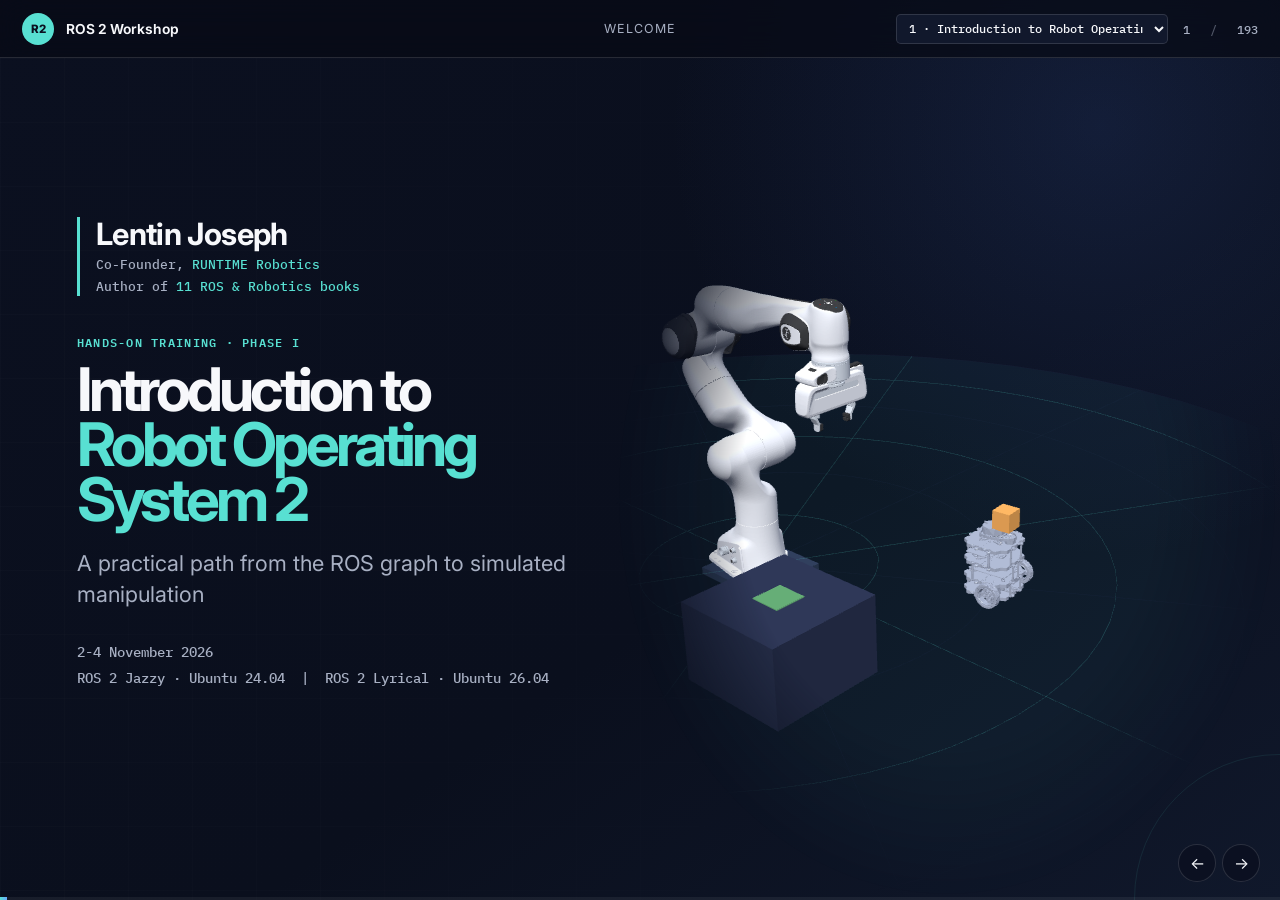
